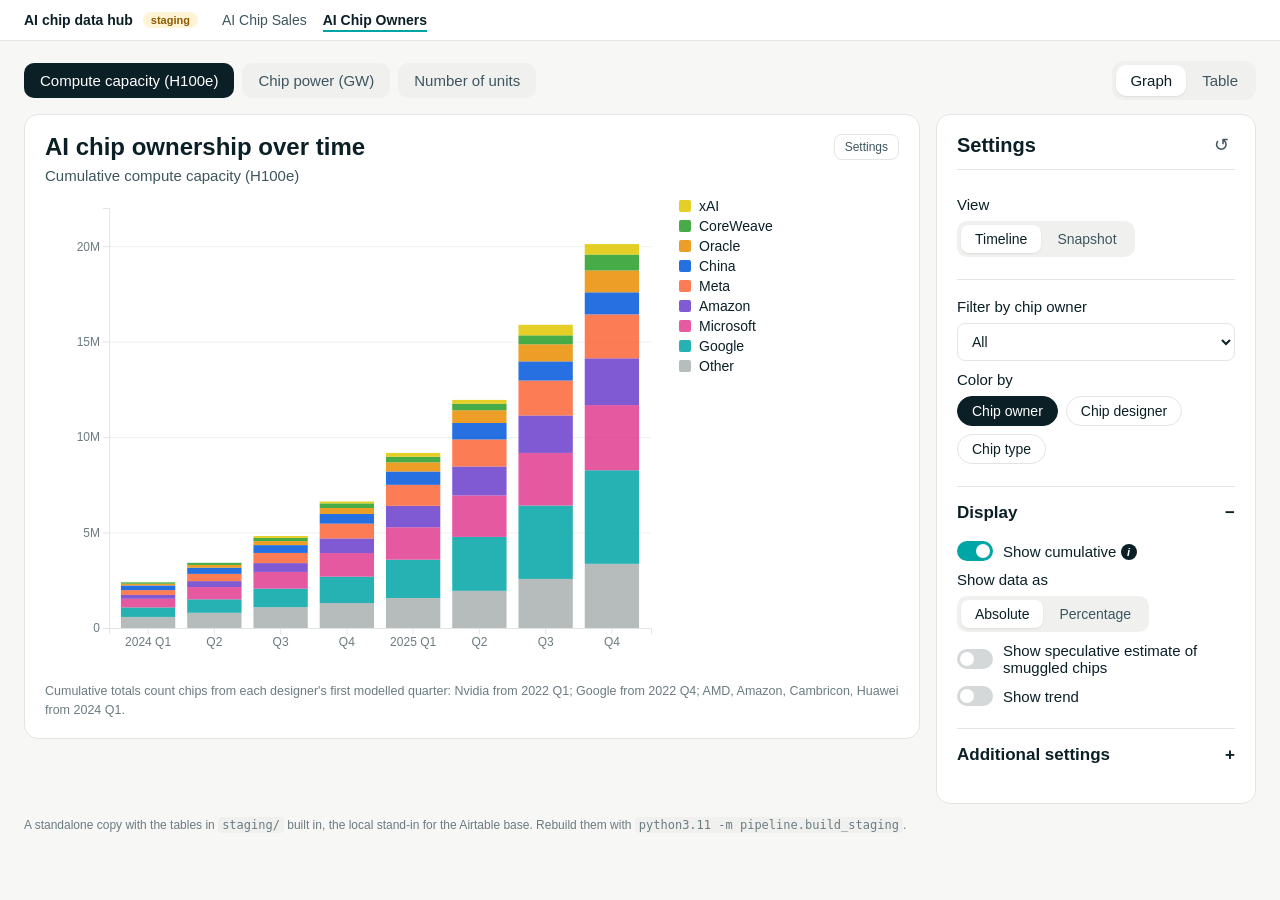
==== staging/viewer-owners.html @ 10c28e48 "Add canonical schema pipeline, staging, HTML hub and Airtable push A second back end for the AI Chip" ====
<!doctype html>
<html lang="en">
<head>
<meta charset="utf-8">
<meta name="viewport" content="width=device-width, initial-scale=1">
<title>AI Chip Owners</title>
<style>
/* Styling for the staging copy of the AI chip explorers. Light theme only, to match the site. */
:root {
  --ink: #0b1f26;
  --ink-soft: #3e555e;
  --muted: #6b7b80;
  --line: #e3e4e4;
  --card: #ffffff;
  --ground: #f7f7f5;
  --pill: #f0f1ef;
  --accent: #00a5a6;
  font-family: "Inter", -apple-system, BlinkMacSystemFont, "Segoe UI", Roboto, sans-serif;
  color: var(--ink);
  background: var(--ground);
}
* { box-sizing: border-box; }
body { margin: 0; background: var(--ground); color: var(--ink); font-size: 14px; }
code { font-family: ui-monospace, SFMono-Regular, Menlo, monospace; font-size: 12px; background: var(--pill); padding: 1px 4px; border-radius: 4px; }
[hidden] { display: none !important; }

header.site { display: flex; align-items: center; gap: 24px; padding: 12px 24px; border-bottom: 1px solid var(--line); background: var(--card); }
header.site .brand { font-weight: 600; color: var(--ink); text-decoration: none; }
header.site nav a { margin-right: 16px; color: var(--ink-soft); text-decoration: none; }
header.site nav a.current { color: var(--ink); font-weight: 600; border-bottom: 2px solid var(--accent); padding-bottom: 2px; }
.badge { font-size: 11px; font-weight: 600; background: #fff3d6; color: #8a5a00; border-radius: 999px; padding: 2px 8px; margin-left: 6px; vertical-align: 1px; }

.explorer { max-width: 1440px; margin: 0 auto; padding: 20px 24px 32px; }
.topbar { display: flex; justify-content: space-between; align-items: center; gap: 12px; flex-wrap: wrap; margin-bottom: 14px; }
.tabs, .view-switch { display: flex; gap: 8px; flex-wrap: wrap; }
.tabs button, .view-switch button {
  font: inherit; font-size: 15px; border: 0; border-radius: 10px; padding: 9px 16px; cursor: pointer;
  background: var(--pill); color: var(--ink-soft);
}
.tabs button.active { background: var(--ink); color: #fff; }
.view-switch { background: var(--pill); padding: 4px; border-radius: 12px; gap: 2px; }
.view-switch button { background: transparent; padding: 7px 14px; }
.view-switch button.active { background: var(--card); color: var(--ink); box-shadow: 0 1px 2px rgba(0,0,0,.08); }

.panel { display: grid; grid-template-columns: minmax(0, 1fr) 320px; gap: 16px; align-items: start; }
.explorer.sidebar-hidden .panel { grid-template-columns: minmax(0, 1fr); }
.explorer.sidebar-hidden .sidebar { display: none; }
.content { background: var(--card); border: 1px solid var(--line); border-radius: 14px; padding: 18px 20px; min-width: 0; }

.chart-head { display: flex; justify-content: space-between; align-items: center; }
.chart-title { font-size: 24px; margin: 0; font-weight: 600; }
.sidebar-toggle { font: inherit; font-size: 12px; border: 1px solid var(--line); background: var(--card); border-radius: 8px; padding: 5px 10px; cursor: pointer; color: var(--ink-soft); }
.chart-subtitle { color: var(--ink-soft); font-size: 15px; margin: 6px 0 8px; font-weight: 500; cursor: help; }
.chart-row { display: flex; gap: 12px; align-items: flex-start; }
.chart-wrap { position: relative; flex: 1; min-width: 0; }
.chart { height: 480px; }
.legend { width: 220px; flex: none; max-height: 480px; overflow-y: auto; padding-top: 4px; }
.legend-group { margin-bottom: 12px; }
.legend-header { font-weight: 600; margin-bottom: 4px; }
.legend-item { display: flex; align-items: center; gap: 8px; padding: 2px 0; color: var(--ink); }
.legend-incomplete { border-top: 1px solid var(--line); padding-top: 8px; margin-top: 4px; }
.swatch { width: 12px; height: 12px; border-radius: 2px; flex: none; display: inline-block; opacity: .85; }
.swatch.hatch { background: repeating-linear-gradient(45deg, #d6d9d9 0 2px, #f4f5f5 2px 5px); border: 1px solid #aab1b1; opacity: 1; }
.footnote { color: var(--muted); font-size: 12.5px; margin: 10px 0 0; line-height: 1.5; }
.empty { color: var(--muted); padding: 40px; text-align: center; }

.chart-svg { display: block; }
.chart-svg .axis text { fill: var(--muted); font-size: 12px; }
.chart-svg .axis path, .chart-svg .axis line { stroke: var(--line); }
.chart-svg .grid line { stroke: #eef0ef; }
.chart-svg .grid path { display: none; }
.chart-svg .trend { fill: none; stroke: #3e555e; stroke-width: 2; }
.chart-svg .trend.projected { stroke-dasharray: 5 4; }
.chart-svg .projection-bg { fill: #f3f4f2; }
.chart-svg .hover-col { fill: rgba(11, 31, 38, 0.05); pointer-events: none; }

.tooltip { position: absolute; z-index: 5; background: var(--card); border: 1px solid var(--line); border-radius: 10px; padding: 10px 12px;
  box-shadow: 0 6px 24px rgba(0,0,0,.12); pointer-events: none; font-size: 12.5px; min-width: 200px; max-width: 360px; }
.tooltip .tip-head { font-weight: 600; margin-bottom: 6px; }
.tooltip table { border-collapse: collapse; width: 100%; }
.tooltip td { padding: 2px 0; vertical-align: top; }
.tooltip td:first-child { padding-right: 12px; }
.tooltip td:last-child { text-align: right; white-space: nowrap; font-variant-numeric: tabular-nums; }
.tooltip td .swatch { margin-right: 6px; vertical-align: -1px; }
.tooltip tr.total td { border-top: 1px solid var(--line); padding-top: 4px; font-weight: 600; }
.tooltip .ci { color: var(--muted); }
.tooltip .tip-note { color: var(--muted); margin-top: 6px; font-size: 11.5px; }

.sidebar { background: var(--card); border: 1px solid var(--line); border-radius: 14px; padding: 18px 20px; position: sticky; top: 16px; }
.sidebar-head { display: flex; justify-content: space-between; align-items: center; border-bottom: 1px solid var(--line); padding-bottom: 12px; margin-bottom: 8px; }
.sidebar-head h2 { font-size: 20px; margin: 0; font-weight: 600; }
.sidebar-head .reset { border: 0; background: none; font-size: 18px; cursor: pointer; color: var(--ink-soft); }
.sidebar-group { border-bottom: 1px solid var(--line); padding: 8px 0 12px; }
.sidebar-group:last-child { border-bottom: 0; }
.sidebar-group.closed .control { display: none; }
.group-title { display: flex; justify-content: space-between; width: 100%; border: 0; background: none; font: inherit; font-size: 17px; font-weight: 600; padding: 8px 0; cursor: pointer; color: var(--ink); }
.control { margin: 10px 0; }
.control.disabled { opacity: .45; }
.control-title { font-weight: 500; margin-bottom: 8px; font-size: 15px; }
.chips, .pills { display: flex; flex-wrap: wrap; gap: 8px; }
.chips button { font: inherit; font-size: 14px; border: 1px solid var(--line); background: var(--card); border-radius: 999px; padding: 6px 14px; cursor: pointer; color: var(--ink); }
.chips button.active { background: var(--ink); color: #fff; border-color: var(--ink); }
.pills { background: var(--pill); border-radius: 10px; padding: 4px; display: inline-flex; gap: 2px; }
.pills button { font: inherit; font-size: 14px; border: 0; background: transparent; border-radius: 8px; padding: 6px 14px; cursor: pointer; color: var(--ink-soft); }
.pills button.active { background: var(--card); color: var(--ink); box-shadow: 0 1px 2px rgba(0,0,0,.08); }
button:disabled { cursor: not-allowed; opacity: .5; }
select { font: inherit; width: 100%; padding: 9px 10px; border: 1px solid var(--line); border-radius: 8px; background: var(--card); color: var(--ink); }
input[type=range] { width: 100%; accent-color: var(--accent); }
.toggle { display: flex; align-items: center; gap: 10px; cursor: pointer; font-size: 15px; }
.toggle input { display: none; }
.toggle .slider { width: 36px; height: 20px; border-radius: 999px; background: #d4d8d8; position: relative; flex: none; transition: background .15s; }
.toggle .slider::after { content: ""; position: absolute; top: 3px; left: 3px; width: 14px; height: 14px; border-radius: 50%; background: #fff; transition: left .15s; }
.toggle input:checked + .slider { background: var(--accent); }
.toggle input:checked + .slider::after { left: 19px; }
.info { display: inline-flex; width: 16px; height: 16px; border-radius: 50%; background: var(--ink); color: #fff; font-size: 11px; align-items: center; justify-content: center; font-style: italic; font-weight: 700; cursor: help; vertical-align: 1px; }

.table-tools { display: flex; gap: 12px; align-items: center; margin-bottom: 10px; }
.table-tools input { font: inherit; padding: 8px 10px; border: 1px solid var(--line); border-radius: 8px; width: 280px; }
.table-tools .count { color: var(--muted); }
.table-tools .download { margin-left: auto; color: var(--accent); }
.table-note { color: var(--muted); margin: 0 0 10px; }
.table-scroll { overflow: auto; max-height: 70vh; border: 1px solid var(--line); border-radius: 10px; }
.data-table { border-collapse: collapse; font-size: 12.5px; white-space: nowrap; }
.data-table th { position: sticky; top: 0; background: #fafaf9; text-align: left; padding: 8px 10px; border-bottom: 1px solid var(--line); cursor: pointer; font-weight: 600; }
.data-table td { padding: 6px 10px; border-bottom: 1px solid #f0f1ef; }
.data-table td.num { text-align: right; font-variant-numeric: tabular-nums; }
.source { color: var(--muted); font-size: 12px; margin-top: 14px; }

/* Landing page */
.landing { max-width: 960px; margin: 0 auto; padding: 32px 24px; }
.landing h1 { font-size: 28px; margin: 0 0 8px; }
.landing .lede { color: var(--ink-soft); max-width: 70ch; line-height: 1.55; }
.cards { display: grid; grid-template-columns: repeat(auto-fit, minmax(280px, 1fr)); gap: 16px; margin: 24px 0; }
.card { background: var(--card); border: 1px solid var(--line); border-radius: 14px; padding: 20px; text-decoration: none; color: var(--ink); display: block; }
.card:hover { border-color: var(--accent); }
.card h2 { margin: 0 0 6px; font-size: 19px; }
.card p { margin: 0; color: var(--ink-soft); line-height: 1.5; }
.manifest { width: 100%; border-collapse: collapse; background: var(--card); border: 1px solid var(--line); border-radius: 12px; overflow: hidden; }
.manifest th, .manifest td { text-align: left; padding: 8px 12px; border-bottom: 1px solid #f0f1ef; font-size: 13px; }
.manifest td.num { text-align: right; font-variant-numeric: tabular-nums; }

@media (max-width: 900px) {
  .panel { grid-template-columns: 1fr; }
  .sidebar { position: static; }
  .chart-row { flex-direction: column; }
  .legend { width: 100%; max-height: none; display: flex; flex-wrap: wrap; gap: 4px 16px; }
  .chart { height: 380px; }
}

/* Table view: inspect panel */
.checks { list-style: none; padding: 0; margin: 0; }
.checks li { margin: 4px 0; padding-left: 18px; position: relative; font-size: 13px; }
.checks li::before { position: absolute; left: 0; }
/* check-* rather than ok/warn/info: .info is the tooltip icon class above. */
.checks .check-ok::before { content: "✓"; color: #1f7a3a; }
.checks .check-warn { color: #c43d2b; } .checks .check-warn::before { content: "!"; font-weight: 700; }
.checks .check-info { color: var(--ink-soft); } .checks .check-info::before { content: "·"; font-weight: 700; }
.hint { color: var(--muted); font-size: 12px; font-weight: 400; margin-left: 6px; }
.col-presets { margin-bottom: 8px; }
.col-presets button { font-size: 12.5px; padding: 4px 10px; }
.col-list { max-height: 52vh; overflow-y: auto; margin: 0 -4px; }
.col-row { display: flex; gap: 8px; align-items: flex-start; padding: 5px 4px; border-bottom: 1px solid #f0f1ef; cursor: pointer; font-size: 13px; }
.col-row:hover { background: #f6f8f8; }
.col-row input { margin-top: 3px; accent-color: var(--accent); }
.col-row b { font-weight: 500; display: block; }
.col-meta { display: block; color: var(--muted); font-size: 11.5px; }
.col-meta.blank { color: #c43d2b; }
.data-table tr.inc td { color: #8a6d1a; }
.data-table td.empty { background: #fff4f2; }

</style>
<script>
// https://d3js.org v7.9.0 Copyright 2010-2023 Mike Bostock
!function(t,n){"object"==typeof exports&&"undefined"!=typeof module?n(exports):"function"==typeof define&&define.amd?define(["exports"],n):n((t="undefined"!=typeof globalThis?globalThis:t||self).d3=t.d3||{})}(this,(function(t){"use strict";function n(t,n){return null==t||null==n?NaN:t<n?-1:t>n?1:t>=n?0:NaN}function e(t,n){return null==t||null==n?NaN:n<t?-1:n>t?1:n>=t?0:NaN}function r(t){let r,o,a;function u(t,n,e=0,i=t.length){if(e<i){if(0!==r(n,n))return i;do{const r=e+i>>>1;o(t[r],n)<0?e=r+1:i=r}while(e<i)}return e}return 2!==t.length?(r=n,o=(e,r)=>n(t(e),r),a=(n,e)=>t(n)-e):(r=t===n||t===e?t:i,o=t,a=t),{left:u,center:function(t,n,e=0,r=t.length){const i=u(t,n,e,r-1);return i>e&&a(t[i-1],n)>-a(t[i],n)?i-1:i},right:function(t,n,e=0,i=t.length){if(e<i){if(0!==r(n,n))return i;do{const r=e+i>>>1;o(t[r],n)<=0?e=r+1:i=r}while(e<i)}return e}}}function i(){return 0}function o(t){return null===t?NaN:+t}const a=r(n),u=a.right,c=a.left,f=r(o).center;var s=u;const l=d(y),h=d((function(t){const n=y(t);return(t,e,r,i,o)=>{n(t,e,(r<<=2)+0,(i<<=2)+0,o<<=2),n(t,e,r+1,i+1,o),n(t,e,r+2,i+2,o),n(t,e,r+3,i+3,o)}}));function d(t){return function(n,e,r=e){if(!((e=+e)>=0))throw new RangeError("invalid rx");if(!((r=+r)>=0))throw new RangeError("invalid ry");let{data:i,width:o,height:a}=n;if(!((o=Math.floor(o))>=0))throw new RangeError("invalid width");if(!((a=Math.floor(void 0!==a?a:i.length/o))>=0))throw new RangeError("invalid height");if(!o||!a||!e&&!r)return n;const u=e&&t(e),c=r&&t(r),f=i.slice();return u&&c?(p(u,f,i,o,a),p(u,i,f,o,a),p(u,f,i,o,a),g(c,i,f,o,a),g(c,f,i,o,a),g(c,i,f,o,a)):u?(p(u,i,f,o,a),p(u,f,i,o,a),p(u,i,f,o,a)):c&&(g(c,i,f,o,a),g(c,f,i,o,a),g(c,i,f,o,a)),n}}function p(t,n,e,r,i){for(let o=0,a=r*i;o<a;)t(n,e,o,o+=r,1)}function g(t,n,e,r,i){for(let o=0,a=r*i;o<r;++o)t(n,e,o,o+a,r)}function y(t){const n=Math.floor(t);if(n===t)return function(t){const n=2*t+1;return(e,r,i,o,a)=>{if(!((o-=a)>=i))return;let u=t*r[i];const c=a*t;for(let t=i,n=i+c;t<n;t+=a)u+=r[Math.min(o,t)];for(let t=i,f=o;t<=f;t+=a)u+=r[Math.min(o,t+c)],e[t]=u/n,u-=r[Math.max(i,t-c)]}}(t);const e=t-n,r=2*t+1;return(t,i,o,a,u)=>{if(!((a-=u)>=o))return;let c=n*i[o];const f=u*n,s=f+u;for(let t=o,n=o+f;t<n;t+=u)c+=i[Math.min(a,t)];for(let n=o,l=a;n<=l;n+=u)c+=i[Math.min(a,n+f)],t[n]=(c+e*(i[Math.max(o,n-s)]+i[Math.min(a,n+s)]))/r,c-=i[Math.max(o,n-f)]}}function v(t,n){let e=0;if(void 0===n)for(let n of t)null!=n&&(n=+n)>=n&&++e;else{let r=-1;for(let i of t)null!=(i=n(i,++r,t))&&(i=+i)>=i&&++e}return e}function _(t){return 0|t.length}function b(t){return!(t>0)}function m(t){return"object"!=typeof t||"length"in t?t:Array.from(t)}function x(t,n){let e,r=0,i=0,o=0;if(void 0===n)for(let n of t)null!=n&&(n=+n)>=n&&(e=n-i,i+=e/++r,o+=e*(n-i));else{let a=-1;for(let u of t)null!=(u=n(u,++a,t))&&(u=+u)>=u&&(e=u-i,i+=e/++r,o+=e*(u-i))}if(r>1)return o/(r-1)}function w(t,n){const e=x(t,n);return e?Math.sqrt(e):e}function M(t,n){let e,r;if(void 0===n)for(const n of t)null!=n&&(void 0===e?n>=n&&(e=r=n):(e>n&&(e=n),r<n&&(r=n)));else{let i=-1;for(let o of t)null!=(o=n(o,++i,t))&&(void 0===e?o>=o&&(e=r=o):(e>o&&(e=o),r<o&&(r=o)))}return[e,r]}class T{constructor(){this._partials=new Float64Array(32),this._n=0}add(t){const n=this._partials;let e=0;for(let r=0;r<this._n&&r<32;r++){const i=n[r],o=t+i,a=Math.abs(t)<Math.abs(i)?t-(o-i):i-(o-t);a&&(n[e++]=a),t=o}return n[e]=t,this._n=e+1,this}valueOf(){const t=this._partials;let n,e,r,i=this._n,o=0;if(i>0){for(o=t[--i];i>0&&(n=o,e=t[--i],o=n+e,r=e-(o-n),!r););i>0&&(r<0&&t[i-1]<0||r>0&&t[i-1]>0)&&(e=2*r,n=o+e,e==n-o&&(o=n))}return o}}class InternMap extends Map{constructor(t,n=N){if(super(),Object.defineProperties(this,{_intern:{value:new Map},_key:{value:n}}),null!=t)for(const[n,e]of t)this.set(n,e)}get(t){return super.get(A(this,t))}has(t){return super.has(A(this,t))}set(t,n){return super.set(S(this,t),n)}delete(t){return super.delete(E(this,t))}}class InternSet extends Set{constructor(t,n=N){if(super(),Object.defineProperties(this,{_intern:{value:new Map},_key:{value:n}}),null!=t)for(const n of t)this.add(n)}has(t){return super.has(A(this,t))}add(t){return super.add(S(this,t))}delete(t){return super.delete(E(this,t))}}function A({_intern:t,_key:n},e){const r=n(e);return t.has(r)?t.get(r):e}function S({_intern:t,_key:n},e){const r=n(e);return t.has(r)?t.get(r):(t.set(r,e),e)}function E({_intern:t,_key:n},e){const r=n(e);return t.has(r)&&(e=t.get(r),t.delete(r)),e}function N(t){return null!==t&&"object"==typeof t?t.valueOf():t}function k(t){return t}function C(t,...n){return F(t,k,k,n)}function P(t,...n){return F(t,Array.from,k,n)}function z(t,n){for(let e=1,r=n.length;e<r;++e)t=t.flatMap((t=>t.pop().map((([n,e])=>[...t,n,e]))));return t}function $(t,n,...e){return F(t,k,n,e)}function D(t,n,...e){return F(t,Array.from,n,e)}function R(t){if(1!==t.length)throw new Error("duplicate key");return t[0]}function F(t,n,e,r){return function t(i,o){if(o>=r.length)return e(i);const a=new InternMap,u=r[o++];let c=-1;for(const t of i){const n=u(t,++c,i),e=a.get(n);e?e.push(t):a.set(n,[t])}for(const[n,e]of a)a.set(n,t(e,o));return n(a)}(t,0)}function q(t,n){return Array.from(n,(n=>t[n]))}function U(t,...n){if("function"!=typeof t[Symbol.iterator])throw new TypeError("values is not iterable");t=Array.from(t);let[e]=n;if(e&&2!==e.length||n.length>1){const r=Uint32Array.from(t,((t,n)=>n));return n.length>1?(n=n.map((n=>t.map(n))),r.sort(((t,e)=>{for(const r of n){const n=O(r[t],r[e]);if(n)return n}}))):(e=t.map(e),r.sort(((t,n)=>O(e[t],e[n])))),q(t,r)}return t.sort(I(e))}function I(t=n){if(t===n)return O;if("function"!=typeof t)throw new TypeError("compare is not a function");return(n,e)=>{const r=t(n,e);return r||0===r?r:(0===t(e,e))-(0===t(n,n))}}function O(t,n){return(null==t||!(t>=t))-(null==n||!(n>=n))||(t<n?-1:t>n?1:0)}var B=Array.prototype.slice;function Y(t){return()=>t}const L=Math.sqrt(50),j=Math.sqrt(10),H=Math.sqrt(2);function X(t,n,e){const r=(n-t)/Math.max(0,e),i=Math.floor(Math.log10(r)),o=r/Math.pow(10,i),a=o>=L?10:o>=j?5:o>=H?2:1;let u,c,f;return i<0?(f=Math.pow(10,-i)/a,u=Math.round(t*f),c=Math.round(n*f),u/f<t&&++u,c/f>n&&--c,f=-f):(f=Math.pow(10,i)*a,u=Math.round(t/f),c=Math.round(n/f),u*f<t&&++u,c*f>n&&--c),c<u&&.5<=e&&e<2?X(t,n,2*e):[u,c,f]}function G(t,n,e){if(!((e=+e)>0))return[];if((t=+t)===(n=+n))return[t];const r=n<t,[i,o,a]=r?X(n,t,e):X(t,n,e);if(!(o>=i))return[];const u=o-i+1,c=new Array(u);if(r)if(a<0)for(let t=0;t<u;++t)c[t]=(o-t)/-a;else for(let t=0;t<u;++t)c[t]=(o-t)*a;else if(a<0)for(let t=0;t<u;++t)c[t]=(i+t)/-a;else for(let t=0;t<u;++t)c[t]=(i+t)*a;return c}function V(t,n,e){return X(t=+t,n=+n,e=+e)[2]}function W(t,n,e){e=+e;const r=(n=+n)<(t=+t),i=r?V(n,t,e):V(t,n,e);return(r?-1:1)*(i<0?1/-i:i)}function Z(t,n,e){let r;for(;;){const i=V(t,n,e);if(i===r||0===i||!isFinite(i))return[t,n];i>0?(t=Math.floor(t/i)*i,n=Math.ceil(n/i)*i):i<0&&(t=Math.ceil(t*i)/i,n=Math.floor(n*i)/i),r=i}}function K(t){return Math.max(1,Math.ceil(Math.log(v(t))/Math.LN2)+1)}function Q(){var t=k,n=M,e=K;function r(r){Array.isArray(r)||(r=Array.from(r));var i,o,a,u=r.length,c=new Array(u);for(i=0;i<u;++i)c[i]=t(r[i],i,r);var f=n(c),l=f[0],h=f[1],d=e(c,l,h);if(!Array.isArray(d)){const t=h,e=+d;if(n===M&&([l,h]=Z(l,h,e)),(d=G(l,h,e))[0]<=l&&(a=V(l,h,e)),d[d.length-1]>=h)if(t>=h&&n===M){const t=V(l,h,e);isFinite(t)&&(t>0?h=(Math.floor(h/t)+1)*t:t<0&&(h=(Math.ceil(h*-t)+1)/-t))}else d.pop()}for(var p=d.length,g=0,y=p;d[g]<=l;)++g;for(;d[y-1]>h;)--y;(g||y<p)&&(d=d.slice(g,y),p=y-g);var v,_=new Array(p+1);for(i=0;i<=p;++i)(v=_[i]=[]).x0=i>0?d[i-1]:l,v.x1=i<p?d[i]:h;if(isFinite(a)){if(a>0)for(i=0;i<u;++i)null!=(o=c[i])&&l<=o&&o<=h&&_[Math.min(p,Math.floor((o-l)/a))].push(r[i]);else if(a<0)for(i=0;i<u;++i)if(null!=(o=c[i])&&l<=o&&o<=h){const t=Math.floor((l-o)*a);_[Math.min(p,t+(d[t]<=o))].push(r[i])}}else for(i=0;i<u;++i)null!=(o=c[i])&&l<=o&&o<=h&&_[s(d,o,0,p)].push(r[i]);return _}return r.value=function(n){return arguments.length?(t="function"==typeof n?n:Y(n),r):t},r.domain=function(t){return arguments.length?(n="function"==typeof t?t:Y([t[0],t[1]]),r):n},r.thresholds=function(t){return arguments.length?(e="function"==typeof t?t:Y(Array.isArray(t)?B.call(t):t),r):e},r}function J(t,n){let e;if(void 0===n)for(const n of t)null!=n&&(e<n||void 0===e&&n>=n)&&(e=n);else{let r=-1;for(let i of t)null!=(i=n(i,++r,t))&&(e<i||void 0===e&&i>=i)&&(e=i)}return e}function tt(t,n){let e,r=-1,i=-1;if(void 0===n)for(const n of t)++i,null!=n&&(e<n||void 0===e&&n>=n)&&(e=n,r=i);else for(let o of t)null!=(o=n(o,++i,t))&&(e<o||void 0===e&&o>=o)&&(e=o,r=i);return r}function nt(t,n){let e;if(void 0===n)for(const n of t)null!=n&&(e>n||void 0===e&&n>=n)&&(e=n);else{let r=-1;for(let i of t)null!=(i=n(i,++r,t))&&(e>i||void 0===e&&i>=i)&&(e=i)}return e}function et(t,n){let e,r=-1,i=-1;if(void 0===n)for(const n of t)++i,null!=n&&(e>n||void 0===e&&n>=n)&&(e=n,r=i);else for(let o of t)null!=(o=n(o,++i,t))&&(e>o||void 0===e&&o>=o)&&(e=o,r=i);return r}function rt(t,n,e=0,r=1/0,i){if(n=Math.floor(n),e=Math.floor(Math.max(0,e)),r=Math.floor(Math.min(t.length-1,r)),!(e<=n&&n<=r))return t;for(i=void 0===i?O:I(i);r>e;){if(r-e>600){const o=r-e+1,a=n-e+1,u=Math.log(o),c=.5*Math.exp(2*u/3),f=.5*Math.sqrt(u*c*(o-c)/o)*(a-o/2<0?-1:1);rt(t,n,Math.max(e,Math.floor(n-a*c/o+f)),Math.min(r,Math.floor(n+(o-a)*c/o+f)),i)}const o=t[n];let a=e,u=r;for(it(t,e,n),i(t[r],o)>0&&it(t,e,r);a<u;){for(it(t,a,u),++a,--u;i(t[a],o)<0;)++a;for(;i(t[u],o)>0;)--u}0===i(t[e],o)?it(t,e,u):(++u,it(t,u,r)),u<=n&&(e=u+1),n<=u&&(r=u-1)}return t}function it(t,n,e){const r=t[n];t[n]=t[e],t[e]=r}function ot(t,e=n){let r,i=!1;if(1===e.length){let o;for(const a of t){const t=e(a);(i?n(t,o)>0:0===n(t,t))&&(r=a,o=t,i=!0)}}else for(const n of t)(i?e(n,r)>0:0===e(n,n))&&(r=n,i=!0);return r}function at(t,n,e){if(t=Float64Array.from(function*(t,n){if(void 0===n)for(let n of t)null!=n&&(n=+n)>=n&&(yield n);else{let e=-1;for(let r of t)null!=(r=n(r,++e,t))&&(r=+r)>=r&&(yield r)}}(t,e)),(r=t.length)&&!isNaN(n=+n)){if(n<=0||r<2)return nt(t);if(n>=1)return J(t);var r,i=(r-1)*n,o=Math.floor(i),a=J(rt(t,o).subarray(0,o+1));return a+(nt(t.subarray(o+1))-a)*(i-o)}}function ut(t,n,e=o){if((r=t.length)&&!isNaN(n=+n)){if(n<=0||r<2)return+e(t[0],0,t);if(n>=1)return+e(t[r-1],r-1,t);var r,i=(r-1)*n,a=Math.floor(i),u=+e(t[a],a,t);return u+(+e(t[a+1],a+1,t)-u)*(i-a)}}function ct(t,n,e=o){if(!isNaN(n=+n)){if(r=Float64Array.from(t,((n,r)=>o(e(t[r],r,t)))),n<=0)return et(r);if(n>=1)return tt(r);var r,i=Uint32Array.from(t,((t,n)=>n)),a=r.length-1,u=Math.floor(a*n);return rt(i,u,0,a,((t,n)=>O(r[t],r[n]))),(u=ot(i.subarray(0,u+1),(t=>r[t])))>=0?u:-1}}function ft(t){return Array.from(function*(t){for(const n of t)yield*n}(t))}function st(t,n){return[t,n]}function lt(t,n,e){t=+t,n=+n,e=(i=arguments.length)<2?(n=t,t=0,1):i<3?1:+e;for(var r=-1,i=0|Math.max(0,Math.ceil((n-t)/e)),o=new Array(i);++r<i;)o[r]=t+r*e;return o}function ht(t,e=n){if(1===e.length)return et(t,e);let r,i=-1,o=-1;for(const n of t)++o,(i<0?0===e(n,n):e(n,r)<0)&&(r=n,i=o);return i}var dt=pt(Math.random);function pt(t){return function(n,e=0,r=n.length){let i=r-(e=+e);for(;i;){const r=t()*i--|0,o=n[i+e];n[i+e]=n[r+e],n[r+e]=o}return n}}function gt(t){if(!(i=t.length))return[];for(var n=-1,e=nt(t,yt),r=new Array(e);++n<e;)for(var i,o=-1,a=r[n]=new Array(i);++o<i;)a[o]=t[o][n];return r}function yt(t){return t.length}function vt(t){return t instanceof InternSet?t:new InternSet(t)}function _t(t,n){const e=t[Symbol.iterator](),r=new Set;for(const t of n){const n=bt(t);if(r.has(n))continue;let i,o;for(;({value:i,done:o}=e.next());){if(o)return!1;const t=bt(i);if(r.add(t),Object.is(n,t))break}}return!0}function bt(t){return null!==t&&"object"==typeof t?t.valueOf():t}function mt(t){return t}var xt=1,wt=2,Mt=3,Tt=4,At=1e-6;function St(t){return"translate("+t+",0)"}function Et(t){return"translate(0,"+t+")"}function Nt(t){return n=>+t(n)}function kt(t,n){return n=Math.max(0,t.bandwidth()-2*n)/2,t.round()&&(n=Math.round(n)),e=>+t(e)+n}function Ct(){return!this.__axis}function Pt(t,n){var e=[],r=null,i=null,o=6,a=6,u=3,c="undefined"!=typeof window&&window.devicePixelRatio>1?0:.5,f=t===xt||t===Tt?-1:1,s=t===Tt||t===wt?"x":"y",l=t===xt||t===Mt?St:Et;function h(h){var d=null==r?n.ticks?n.ticks.apply(n,e):n.domain():r,p=null==i?n.tickFormat?n.tickFormat.apply(n,e):mt:i,g=Math.max(o,0)+u,y=n.range(),v=+y[0]+c,_=+y[y.length-1]+c,b=(n.bandwidth?kt:Nt)(n.copy(),c),m=h.selection?h.selection():h,x=m.selectAll(".domain").data([null]),w=m.selectAll(".tick").data(d,n).order(),M=w.exit(),T=w.enter().append("g").attr("class","tick"),A=w.select("line"),S=w.select("text");x=x.merge(x.enter().insert("path",".tick").attr("class","domain").attr("stroke","currentColor")),w=w.merge(T),A=A.merge(T.append("line").attr("stroke","currentColor").attr(s+"2",f*o)),S=S.merge(T.append("text").attr("fill","currentColor").attr(s,f*g).attr("dy",t===xt?"0em":t===Mt?"0.71em":"0.32em")),h!==m&&(x=x.transition(h),w=w.transition(h),A=A.transition(h),S=S.transition(h),M=M.transition(h).attr("opacity",At).attr("transform",(function(t){return isFinite(t=b(t))?l(t+c):this.getAttribute("transform")})),T.attr("opacity",At).attr("transform",(function(t){var n=this.parentNode.__axis;return l((n&&isFinite(n=n(t))?n:b(t))+c)}))),M.remove(),x.attr("d",t===Tt||t===wt?a?"M"+f*a+","+v+"H"+c+"V"+_+"H"+f*a:"M"+c+","+v+"V"+_:a?"M"+v+","+f*a+"V"+c+"H"+_+"V"+f*a:"M"+v+","+c+"H"+_),w.attr("opacity",1).attr("transform",(function(t){return l(b(t)+c)})),A.attr(s+"2",f*o),S.attr(s,f*g).text(p),m.filter(Ct).attr("fill","none").attr("font-size",10).attr("font-family","sans-serif").attr("text-anchor",t===wt?"start":t===Tt?"end":"middle"),m.each((function(){this.__axis=b}))}return h.scale=function(t){return arguments.length?(n=t,h):n},h.ticks=function(){return e=Array.from(arguments),h},h.tickArguments=function(t){return arguments.length?(e=null==t?[]:Array.from(t),h):e.slice()},h.tickValues=function(t){return arguments.length?(r=null==t?null:Array.from(t),h):r&&r.slice()},h.tickFormat=function(t){return arguments.length?(i=t,h):i},h.tickSize=function(t){return arguments.length?(o=a=+t,h):o},h.tickSizeInner=function(t){return arguments.length?(o=+t,h):o},h.tickSizeOuter=function(t){return arguments.length?(a=+t,h):a},h.tickPadding=function(t){return arguments.length?(u=+t,h):u},h.offset=function(t){return arguments.length?(c=+t,h):c},h}var zt={value:()=>{}};function $t(){for(var t,n=0,e=arguments.length,r={};n<e;++n){if(!(t=arguments[n]+"")||t in r||/[\s.]/.test(t))throw new Error("illegal type: "+t);r[t]=[]}return new Dt(r)}function Dt(t){this._=t}function Rt(t,n){for(var e,r=0,i=t.length;r<i;++r)if((e=t[r]).name===n)return e.value}function Ft(t,n,e){for(var r=0,i=t.length;r<i;++r)if(t[r].name===n){t[r]=zt,t=t.slice(0,r).concat(t.slice(r+1));break}return null!=e&&t.push({name:n,value:e}),t}Dt.prototype=$t.prototype={constructor:Dt,on:function(t,n){var e,r,i=this._,o=(r=i,(t+"").trim().split(/^|\s+/).map((function(t){var n="",e=t.indexOf(".");if(e>=0&&(n=t.slice(e+1),t=t.slice(0,e)),t&&!r.hasOwnProperty(t))throw new Error("unknown type: "+t);return{type:t,name:n}}))),a=-1,u=o.length;if(!(arguments.length<2)){if(null!=n&&"function"!=typeof n)throw new Error("invalid callback: "+n);for(;++a<u;)if(e=(t=o[a]).type)i[e]=Ft(i[e],t.name,n);else if(null==n)for(e in i)i[e]=Ft(i[e],t.name,null);return this}for(;++a<u;)if((e=(t=o[a]).type)&&(e=Rt(i[e],t.name)))return e},copy:function(){var t={},n=this._;for(var e in n)t[e]=n[e].slice();return new Dt(t)},call:function(t,n){if((e=arguments.length-2)>0)for(var e,r,i=new Array(e),o=0;o<e;++o)i[o]=arguments[o+2];if(!this._.hasOwnProperty(t))throw new Error("unknown type: "+t);for(o=0,e=(r=this._[t]).length;o<e;++o)r[o].value.apply(n,i)},apply:function(t,n,e){if(!this._.hasOwnProperty(t))throw new Error("unknown type: "+t);for(var r=this._[t],i=0,o=r.length;i<o;++i)r[i].value.apply(n,e)}};var qt="http://www.w3.org/1999/xhtml",Ut={svg:"http://www.w3.org/2000/svg",xhtml:qt,xlink:"http://www.w3.org/1999/xlink",xml:"http://www.w3.org/XML/1998/namespace",xmlns:"http://www.w3.org/2000/xmlns/"};function It(t){var n=t+="",e=n.indexOf(":");return e>=0&&"xmlns"!==(n=t.slice(0,e))&&(t=t.slice(e+1)),Ut.hasOwnProperty(n)?{space:Ut[n],local:t}:t}function Ot(t){return function(){var n=this.ownerDocument,e=this.namespaceURI;return e===qt&&n.documentElement.namespaceURI===qt?n.createElement(t):n.createElementNS(e,t)}}function Bt(t){return function(){return this.ownerDocument.createElementNS(t.space,t.local)}}function Yt(t){var n=It(t);return(n.local?Bt:Ot)(n)}function Lt(){}function jt(t){return null==t?Lt:function(){return this.querySelector(t)}}function Ht(t){return null==t?[]:Array.isArray(t)?t:Array.from(t)}function Xt(){return[]}function Gt(t){return null==t?Xt:function(){return this.querySelectorAll(t)}}function Vt(t){return function(){return this.matches(t)}}function Wt(t){return function(n){return n.matches(t)}}var Zt=Array.prototype.find;function Kt(){return this.firstElementChild}var Qt=Array.prototype.filter;function Jt(){return Array.from(this.children)}function tn(t){return new Array(t.length)}function nn(t,n){this.ownerDocument=t.ownerDocument,this.namespaceURI=t.namespaceURI,this._next=null,this._parent=t,this.__data__=n}function en(t,n,e,r,i,o){for(var a,u=0,c=n.length,f=o.length;u<f;++u)(a=n[u])?(a.__data__=o[u],r[u]=a):e[u]=new nn(t,o[u]);for(;u<c;++u)(a=n[u])&&(i[u]=a)}function rn(t,n,e,r,i,o,a){var u,c,f,s=new Map,l=n.length,h=o.length,d=new Array(l);for(u=0;u<l;++u)(c=n[u])&&(d[u]=f=a.call(c,c.__data__,u,n)+"",s.has(f)?i[u]=c:s.set(f,c));for(u=0;u<h;++u)f=a.call(t,o[u],u,o)+"",(c=s.get(f))?(r[u]=c,c.__data__=o[u],s.delete(f)):e[u]=new nn(t,o[u]);for(u=0;u<l;++u)(c=n[u])&&s.get(d[u])===c&&(i[u]=c)}function on(t){return t.__data__}function an(t){return"object"==typeof t&&"length"in t?t:Array.from(t)}function un(t,n){return t<n?-1:t>n?1:t>=n?0:NaN}function cn(t){return function(){this.removeAttribute(t)}}function fn(t){return function(){this.removeAttributeNS(t.space,t.local)}}function sn(t,n){return function(){this.setAttribute(t,n)}}function ln(t,n){return function(){this.setAttributeNS(t.space,t.local,n)}}function hn(t,n){return function(){var e=n.apply(this,arguments);null==e?this.removeAttribute(t):this.setAttribute(t,e)}}function dn(t,n){return function(){var e=n.apply(this,arguments);null==e?this.removeAttributeNS(t.space,t.local):this.setAttributeNS(t.space,t.local,e)}}function pn(t){return t.ownerDocument&&t.ownerDocument.defaultView||t.document&&t||t.defaultView}function gn(t){return function(){this.style.removeProperty(t)}}function yn(t,n,e){return function(){this.style.setProperty(t,n,e)}}function vn(t,n,e){return function(){var r=n.apply(this,arguments);null==r?this.style.removeProperty(t):this.style.setProperty(t,r,e)}}function _n(t,n){return t.style.getPropertyValue(n)||pn(t).getComputedStyle(t,null).getPropertyValue(n)}function bn(t){return function(){delete this[t]}}function mn(t,n){return function(){this[t]=n}}function xn(t,n){return function(){var e=n.apply(this,arguments);null==e?delete this[t]:this[t]=e}}function wn(t){return t.trim().split(/^|\s+/)}function Mn(t){return t.classList||new Tn(t)}function Tn(t){this._node=t,this._names=wn(t.getAttribute("class")||"")}function An(t,n){for(var e=Mn(t),r=-1,i=n.length;++r<i;)e.add(n[r])}function Sn(t,n){for(var e=Mn(t),r=-1,i=n.length;++r<i;)e.remove(n[r])}function En(t){return function(){An(this,t)}}function Nn(t){return function(){Sn(this,t)}}function kn(t,n){return function(){(n.apply(this,arguments)?An:Sn)(this,t)}}function Cn(){this.textContent=""}function Pn(t){return function(){this.textContent=t}}function zn(t){return function(){var n=t.apply(this,arguments);this.textContent=null==n?"":n}}function $n(){this.innerHTML=""}function Dn(t){return function(){this.innerHTML=t}}function Rn(t){return function(){var n=t.apply(this,arguments);this.innerHTML=null==n?"":n}}function Fn(){this.nextSibling&&this.parentNode.appendChild(this)}function qn(){this.previousSibling&&this.parentNode.insertBefore(this,this.parentNode.firstChild)}function Un(){return null}function In(){var t=this.parentNode;t&&t.removeChild(this)}function On(){var t=this.cloneNode(!1),n=this.parentNode;return n?n.insertBefore(t,this.nextSibling):t}function Bn(){var t=this.cloneNode(!0),n=this.parentNode;return n?n.insertBefore(t,this.nextSibling):t}function Yn(t){return function(){var n=this.__on;if(n){for(var e,r=0,i=-1,o=n.length;r<o;++r)e=n[r],t.type&&e.type!==t.type||e.name!==t.name?n[++i]=e:this.removeEventListener(e.type,e.listener,e.options);++i?n.length=i:delete this.__on}}}function Ln(t,n,e){return function(){var r,i=this.__on,o=function(t){return function(n){t.call(this,n,this.__data__)}}(n);if(i)for(var a=0,u=i.length;a<u;++a)if((r=i[a]).type===t.type&&r.name===t.name)return this.removeEventListener(r.type,r.listener,r.options),this.addEventListener(r.type,r.listener=o,r.options=e),void(r.value=n);this.addEventListener(t.type,o,e),r={type:t.type,name:t.name,value:n,listener:o,options:e},i?i.push(r):this.__on=[r]}}function jn(t,n,e){var r=pn(t),i=r.CustomEvent;"function"==typeof i?i=new i(n,e):(i=r.document.createEvent("Event"),e?(i.initEvent(n,e.bubbles,e.cancelable),i.detail=e.detail):i.initEvent(n,!1,!1)),t.dispatchEvent(i)}function Hn(t,n){return function(){return jn(this,t,n)}}function Xn(t,n){return function(){return jn(this,t,n.apply(this,arguments))}}nn.prototype={constructor:nn,appendChild:function(t){return this._parent.insertBefore(t,this._next)},insertBefore:function(t,n){return this._parent.insertBefore(t,n)},querySelector:function(t){return this._parent.querySelector(t)},querySelectorAll:function(t){return this._parent.querySelectorAll(t)}},Tn.prototype={add:function(t){this._names.indexOf(t)<0&&(this._names.push(t),this._node.setAttribute("class",this._names.join(" ")))},remove:function(t){var n=this._names.indexOf(t);n>=0&&(this._names.splice(n,1),this._node.setAttribute("class",this._names.join(" ")))},contains:function(t){return this._names.indexOf(t)>=0}};var Gn=[null];function Vn(t,n){this._groups=t,this._parents=n}function Wn(){return new Vn([[document.documentElement]],Gn)}function Zn(t){return"string"==typeof t?new Vn([[document.querySelector(t)]],[document.documentElement]):new Vn([[t]],Gn)}Vn.prototype=Wn.prototype={constructor:Vn,select:function(t){"function"!=typeof t&&(t=jt(t));for(var n=this._groups,e=n.length,r=new Array(e),i=0;i<e;++i)for(var o,a,u=n[i],c=u.length,f=r[i]=new Array(c),s=0;s<c;++s)(o=u[s])&&(a=t.call(o,o.__data__,s,u))&&("__data__"in o&&(a.__data__=o.__data__),f[s]=a);return new Vn(r,this._parents)},selectAll:function(t){t="function"==typeof t?function(t){return function(){return Ht(t.apply(this,arguments))}}(t):Gt(t);for(var n=this._groups,e=n.length,r=[],i=[],o=0;o<e;++o)for(var a,u=n[o],c=u.length,f=0;f<c;++f)(a=u[f])&&(r.push(t.call(a,a.__data__,f,u)),i.push(a));return new Vn(r,i)},selectChild:function(t){return this.select(null==t?Kt:function(t){return function(){return Zt.call(this.children,t)}}("function"==typeof t?t:Wt(t)))},selectChildren:function(t){return this.selectAll(null==t?Jt:function(t){return function(){return Qt.call(this.children,t)}}("function"==typeof t?t:Wt(t)))},filter:function(t){"function"!=typeof t&&(t=Vt(t));for(var n=this._groups,e=n.length,r=new Array(e),i=0;i<e;++i)for(var o,a=n[i],u=a.length,c=r[i]=[],f=0;f<u;++f)(o=a[f])&&t.call(o,o.__data__,f,a)&&c.push(o);return new Vn(r,this._parents)},data:function(t,n){if(!arguments.length)return Array.from(this,on);var e=n?rn:en,r=this._parents,i=this._groups;"function"!=typeof t&&(t=function(t){return function(){return t}}(t));for(var o=i.length,a=new Array(o),u=new Array(o),c=new Array(o),f=0;f<o;++f){var s=r[f],l=i[f],h=l.length,d=an(t.call(s,s&&s.__data__,f,r)),p=d.length,g=u[f]=new Array(p),y=a[f]=new Array(p);e(s,l,g,y,c[f]=new Array(h),d,n);for(var v,_,b=0,m=0;b<p;++b)if(v=g[b]){for(b>=m&&(m=b+1);!(_=y[m])&&++m<p;);v._next=_||null}}return(a=new Vn(a,r))._enter=u,a._exit=c,a},enter:function(){return new Vn(this._enter||this._groups.map(tn),this._parents)},exit:function(){return new Vn(this._exit||this._groups.map(tn),this._parents)},join:function(t,n,e){var r=this.enter(),i=this,o=this.exit();return"function"==typeof t?(r=t(r))&&(r=r.selection()):r=r.append(t+""),null!=n&&(i=n(i))&&(i=i.selection()),null==e?o.remove():e(o),r&&i?r.merge(i).order():i},merge:function(t){for(var n=t.selection?t.selection():t,e=this._groups,r=n._groups,i=e.length,o=r.length,a=Math.min(i,o),u=new Array(i),c=0;c<a;++c)for(var f,s=e[c],l=r[c],h=s.length,d=u[c]=new Array(h),p=0;p<h;++p)(f=s[p]||l[p])&&(d[p]=f);for(;c<i;++c)u[c]=e[c];return new Vn(u,this._parents)},selection:function(){return this},order:function(){for(var t=this._groups,n=-1,e=t.length;++n<e;)for(var r,i=t[n],o=i.length-1,a=i[o];--o>=0;)(r=i[o])&&(a&&4^r.compareDocumentPosition(a)&&a.parentNode.insertBefore(r,a),a=r);return this},sort:function(t){function n(n,e){return n&&e?t(n.__data__,e.__data__):!n-!e}t||(t=un);for(var e=this._groups,r=e.length,i=new Array(r),o=0;o<r;++o){for(var a,u=e[o],c=u.length,f=i[o]=new Array(c),s=0;s<c;++s)(a=u[s])&&(f[s]=a);f.sort(n)}return new Vn(i,this._parents).order()},call:function(){var t=arguments[0];return arguments[0]=this,t.apply(null,arguments),this},nodes:function(){return Array.from(this)},node:function(){for(var t=this._groups,n=0,e=t.length;n<e;++n)for(var r=t[n],i=0,o=r.length;i<o;++i){var a=r[i];if(a)return a}return null},size:function(){let t=0;for(const n of this)++t;return t},empty:function(){return!this.node()},each:function(t){for(var n=this._groups,e=0,r=n.length;e<r;++e)for(var i,o=n[e],a=0,u=o.length;a<u;++a)(i=o[a])&&t.call(i,i.__data__,a,o);return this},attr:function(t,n){var e=It(t);if(arguments.length<2){var r=this.node();return e.local?r.getAttributeNS(e.space,e.local):r.getAttribute(e)}return this.each((null==n?e.local?fn:cn:"function"==typeof n?e.local?dn:hn:e.local?ln:sn)(e,n))},style:function(t,n,e){return arguments.length>1?this.each((null==n?gn:"function"==typeof n?vn:yn)(t,n,null==e?"":e)):_n(this.node(),t)},property:function(t,n){return arguments.length>1?this.each((null==n?bn:"function"==typeof n?xn:mn)(t,n)):this.node()[t]},classed:function(t,n){var e=wn(t+"");if(arguments.length<2){for(var r=Mn(this.node()),i=-1,o=e.length;++i<o;)if(!r.contains(e[i]))return!1;return!0}return this.each(("function"==typeof n?kn:n?En:Nn)(e,n))},text:function(t){return arguments.length?this.each(null==t?Cn:("function"==typeof t?zn:Pn)(t)):this.node().textContent},html:function(t){return arguments.length?this.each(null==t?$n:("function"==typeof t?Rn:Dn)(t)):this.node().innerHTML},raise:function(){return this.each(Fn)},lower:function(){return this.each(qn)},append:function(t){var n="function"==typeof t?t:Yt(t);return this.select((function(){return this.appendChild(n.apply(this,arguments))}))},insert:function(t,n){var e="function"==typeof t?t:Yt(t),r=null==n?Un:"function"==typeof n?n:jt(n);return this.select((function(){return this.insertBefore(e.apply(this,arguments),r.apply(this,arguments)||null)}))},remove:function(){return this.each(In)},clone:function(t){return this.select(t?Bn:On)},datum:function(t){return arguments.length?this.property("__data__",t):this.node().__data__},on:function(t,n,e){var r,i,o=function(t){return t.trim().split(/^|\s+/).map((function(t){var n="",e=t.indexOf(".");return e>=0&&(n=t.slice(e+1),t=t.slice(0,e)),{type:t,name:n}}))}(t+""),a=o.length;if(!(arguments.length<2)){for(u=n?Ln:Yn,r=0;r<a;++r)this.each(u(o[r],n,e));return this}var u=this.node().__on;if(u)for(var c,f=0,s=u.length;f<s;++f)for(r=0,c=u[f];r<a;++r)if((i=o[r]).type===c.type&&i.name===c.name)return c.value},dispatch:function(t,n){return this.each(("function"==typeof n?Xn:Hn)(t,n))},[Symbol.iterator]:function*(){for(var t=this._groups,n=0,e=t.length;n<e;++n)for(var r,i=t[n],o=0,a=i.length;o<a;++o)(r=i[o])&&(yield r)}};var Kn=0;function Qn(){return new Jn}function Jn(){this._="@"+(++Kn).toString(36)}function te(t){let n;for(;n=t.sourceEvent;)t=n;return t}function ne(t,n){if(t=te(t),void 0===n&&(n=t.currentTarget),n){var e=n.ownerSVGElement||n;if(e.createSVGPoint){var r=e.createSVGPoint();return r.x=t.clientX,r.y=t.clientY,[(r=r.matrixTransform(n.getScreenCTM().inverse())).x,r.y]}if(n.getBoundingClientRect){var i=n.getBoundingClientRect();return[t.clientX-i.left-n.clientLeft,t.clientY-i.top-n.clientTop]}}return[t.pageX,t.pageY]}Jn.prototype=Qn.prototype={constructor:Jn,get:function(t){for(var n=this._;!(n in t);)if(!(t=t.parentNode))return;return t[n]},set:function(t,n){return t[this._]=n},remove:function(t){return this._ in t&&delete t[this._]},toString:function(){return this._}};const ee={passive:!1},re={capture:!0,passive:!1};function ie(t){t.stopImmediatePropagation()}function oe(t){t.preventDefault(),t.stopImmediatePropagation()}function ae(t){var n=t.document.documentElement,e=Zn(t).on("dragstart.drag",oe,re);"onselectstart"in n?e.on("selectstart.drag",oe,re):(n.__noselect=n.style.MozUserSelect,n.style.MozUserSelect="none")}function ue(t,n){var e=t.document.documentElement,r=Zn(t).on("dragstart.drag",null);n&&(r.on("click.drag",oe,re),setTimeout((function(){r.on("click.drag",null)}),0)),"onselectstart"in e?r.on("selectstart.drag",null):(e.style.MozUserSelect=e.__noselect,delete e.__noselect)}var ce=t=>()=>t;function fe(t,{sourceEvent:n,subject:e,target:r,identifier:i,active:o,x:a,y:u,dx:c,dy:f,dispatch:s}){Object.defineProperties(this,{type:{value:t,enumerable:!0,configurable:!0},sourceEvent:{value:n,enumerable:!0,configurable:!0},subject:{value:e,enumerable:!0,configurable:!0},target:{value:r,enumerable:!0,configurable:!0},identifier:{value:i,enumerable:!0,configurable:!0},active:{value:o,enumerable:!0,configurable:!0},x:{value:a,enumerable:!0,configurable:!0},y:{value:u,enumerable:!0,configurable:!0},dx:{value:c,enumerable:!0,configurable:!0},dy:{value:f,enumerable:!0,configurable:!0},_:{value:s}})}function se(t){return!t.ctrlKey&&!t.button}function le(){return this.parentNode}function he(t,n){return null==n?{x:t.x,y:t.y}:n}function de(){return navigator.maxTouchPoints||"ontouchstart"in this}function pe(t,n,e){t.prototype=n.prototype=e,e.constructor=t}function ge(t,n){var e=Object.create(t.prototype);for(var r in n)e[r]=n[r];return e}function ye(){}fe.prototype.on=function(){var t=this._.on.apply(this._,arguments);return t===this._?this:t};var ve=.7,_e=1/ve,be="\\s*([+-]?\\d+)\\s*",me="\\s*([+-]?(?:\\d*\\.)?\\d+(?:[eE][+-]?\\d+)?)\\s*",xe="\\s*([+-]?(?:\\d*\\.)?\\d+(?:[eE][+-]?\\d+)?)%\\s*",we=/^#([0-9a-f]{3,8})$/,Me=new RegExp(`^rgb\\(${be},${be},${be}\\)$`),Te=new RegExp(`^rgb\\(${xe},${xe},${xe}\\)$`),Ae=new RegExp(`^rgba\\(${be},${be},${be},${me}\\)$`),Se=new RegExp(`^rgba\\(${xe},${xe},${xe},${me}\\)$`),Ee=new RegExp(`^hsl\\(${me},${xe},${xe}\\)$`),Ne=new RegExp(`^hsla\\(${me},${xe},${xe},${me}\\)$`),ke={aliceblue:15792383,antiquewhite:16444375,aqua:65535,aquamarine:8388564,azure:15794175,beige:16119260,bisque:16770244,black:0,blanchedalmond:16772045,blue:255,blueviolet:9055202,brown:10824234,burlywood:14596231,cadetblue:6266528,chartreuse:8388352,chocolate:13789470,coral:16744272,cornflowerblue:6591981,cornsilk:16775388,crimson:14423100,cyan:65535,darkblue:139,darkcyan:35723,darkgoldenrod:12092939,darkgray:11119017,darkgreen:25600,darkgrey:11119017,darkkhaki:12433259,darkmagenta:9109643,darkolivegreen:5597999,darkorange:16747520,darkorchid:10040012,darkred:9109504,darksalmon:15308410,darkseagreen:9419919,darkslateblue:4734347,darkslategray:3100495,darkslategrey:3100495,darkturquoise:52945,darkviolet:9699539,deeppink:16716947,deepskyblue:49151,dimgray:6908265,dimgrey:6908265,dodgerblue:2003199,firebrick:11674146,floralwhite:16775920,forestgreen:2263842,fuchsia:16711935,gainsboro:14474460,ghostwhite:16316671,gold:16766720,goldenrod:14329120,gray:8421504,green:32768,greenyellow:11403055,grey:8421504,honeydew:15794160,hotpink:16738740,indianred:13458524,indigo:4915330,ivory:16777200,khaki:15787660,lavender:15132410,lavenderblush:16773365,lawngreen:8190976,lemonchiffon:16775885,lightblue:11393254,lightcoral:15761536,lightcyan:14745599,lightgoldenrodyellow:16448210,lightgray:13882323,lightgreen:9498256,lightgrey:13882323,lightpink:16758465,lightsalmon:16752762,lightseagreen:2142890,lightskyblue:8900346,lightslategray:7833753,lightslategrey:7833753,lightsteelblue:11584734,lightyellow:16777184,lime:65280,limegreen:3329330,linen:16445670,magenta:16711935,maroon:8388608,mediumaquamarine:6737322,mediumblue:205,mediumorchid:12211667,mediumpurple:9662683,mediumseagreen:3978097,mediumslateblue:8087790,mediumspringgreen:64154,mediumturquoise:4772300,mediumvioletred:13047173,midnightblue:1644912,mintcream:16121850,mistyrose:16770273,moccasin:16770229,navajowhite:16768685,navy:128,oldlace:16643558,olive:8421376,olivedrab:7048739,orange:16753920,orangered:16729344,orchid:14315734,palegoldenrod:15657130,palegreen:10025880,paleturquoise:11529966,palevioletred:14381203,papayawhip:16773077,peachpuff:16767673,peru:13468991,pink:16761035,plum:14524637,powderblue:11591910,purple:8388736,rebeccapurple:6697881,red:16711680,rosybrown:12357519,royalblue:4286945,saddlebrown:9127187,salmon:16416882,sandybrown:16032864,seagreen:3050327,seashell:16774638,sienna:10506797,silver:12632256,skyblue:8900331,slateblue:6970061,slategray:7372944,slategrey:7372944,snow:16775930,springgreen:65407,steelblue:4620980,tan:13808780,teal:32896,thistle:14204888,tomato:16737095,turquoise:4251856,violet:15631086,wheat:16113331,white:16777215,whitesmoke:16119285,yellow:16776960,yellowgreen:10145074};function Ce(){return this.rgb().formatHex()}function Pe(){return this.rgb().formatRgb()}function ze(t){var n,e;return t=(t+"").trim().toLowerCase(),(n=we.exec(t))?(e=n[1].length,n=parseInt(n[1],16),6===e?$e(n):3===e?new qe(n>>8&15|n>>4&240,n>>4&15|240&n,(15&n)<<4|15&n,1):8===e?De(n>>24&255,n>>16&255,n>>8&255,(255&n)/255):4===e?De(n>>12&15|n>>8&240,n>>8&15|n>>4&240,n>>4&15|240&n,((15&n)<<4|15&n)/255):null):(n=Me.exec(t))?new qe(n[1],n[2],n[3],1):(n=Te.exec(t))?new qe(255*n[1]/100,255*n[2]/100,255*n[3]/100,1):(n=Ae.exec(t))?De(n[1],n[2],n[3],n[4]):(n=Se.exec(t))?De(255*n[1]/100,255*n[2]/100,255*n[3]/100,n[4]):(n=Ee.exec(t))?Le(n[1],n[2]/100,n[3]/100,1):(n=Ne.exec(t))?Le(n[1],n[2]/100,n[3]/100,n[4]):ke.hasOwnProperty(t)?$e(ke[t]):"transparent"===t?new qe(NaN,NaN,NaN,0):null}function $e(t){return new qe(t>>16&255,t>>8&255,255&t,1)}function De(t,n,e,r){return r<=0&&(t=n=e=NaN),new qe(t,n,e,r)}function Re(t){return t instanceof ye||(t=ze(t)),t?new qe((t=t.rgb()).r,t.g,t.b,t.opacity):new qe}function Fe(t,n,e,r){return 1===arguments.length?Re(t):new qe(t,n,e,null==r?1:r)}function qe(t,n,e,r){this.r=+t,this.g=+n,this.b=+e,this.opacity=+r}function Ue(){return`#${Ye(this.r)}${Ye(this.g)}${Ye(this.b)}`}function Ie(){const t=Oe(this.opacity);return`${1===t?"rgb(":"rgba("}${Be(this.r)}, ${Be(this.g)}, ${Be(this.b)}${1===t?")":`, ${t})`}`}function Oe(t){return isNaN(t)?1:Math.max(0,Math.min(1,t))}function Be(t){return Math.max(0,Math.min(255,Math.round(t)||0))}function Ye(t){return((t=Be(t))<16?"0":"")+t.toString(16)}function Le(t,n,e,r){return r<=0?t=n=e=NaN:e<=0||e>=1?t=n=NaN:n<=0&&(t=NaN),new Xe(t,n,e,r)}function je(t){if(t instanceof Xe)return new Xe(t.h,t.s,t.l,t.opacity);if(t instanceof ye||(t=ze(t)),!t)return new Xe;if(t instanceof Xe)return t;var n=(t=t.rgb()).r/255,e=t.g/255,r=t.b/255,i=Math.min(n,e,r),o=Math.max(n,e,r),a=NaN,u=o-i,c=(o+i)/2;return u?(a=n===o?(e-r)/u+6*(e<r):e===o?(r-n)/u+2:(n-e)/u+4,u/=c<.5?o+i:2-o-i,a*=60):u=c>0&&c<1?0:a,new Xe(a,u,c,t.opacity)}function He(t,n,e,r){return 1===arguments.length?je(t):new Xe(t,n,e,null==r?1:r)}function Xe(t,n,e,r){this.h=+t,this.s=+n,this.l=+e,this.opacity=+r}function Ge(t){return(t=(t||0)%360)<0?t+360:t}function Ve(t){return Math.max(0,Math.min(1,t||0))}function We(t,n,e){return 255*(t<60?n+(e-n)*t/60:t<180?e:t<240?n+(e-n)*(240-t)/60:n)}pe(ye,ze,{copy(t){return Object.assign(new this.constructor,this,t)},displayable(){return this.rgb().displayable()},hex:Ce,formatHex:Ce,formatHex8:function(){return this.rgb().formatHex8()},formatHsl:function(){return je(this).formatHsl()},formatRgb:Pe,toString:Pe}),pe(qe,Fe,ge(ye,{brighter(t){return t=null==t?_e:Math.pow(_e,t),new qe(this.r*t,this.g*t,this.b*t,this.opacity)},darker(t){return t=null==t?ve:Math.pow(ve,t),new qe(this.r*t,this.g*t,this.b*t,this.opacity)},rgb(){return this},clamp(){return new qe(Be(this.r),Be(this.g),Be(this.b),Oe(this.opacity))},displayable(){return-.5<=this.r&&this.r<255.5&&-.5<=this.g&&this.g<255.5&&-.5<=this.b&&this.b<255.5&&0<=this.opacity&&this.opacity<=1},hex:Ue,formatHex:Ue,formatHex8:function(){return`#${Ye(this.r)}${Ye(this.g)}${Ye(this.b)}${Ye(255*(isNaN(this.opacity)?1:this.opacity))}`},formatRgb:Ie,toString:Ie})),pe(Xe,He,ge(ye,{brighter(t){return t=null==t?_e:Math.pow(_e,t),new Xe(this.h,this.s,this.l*t,this.opacity)},darker(t){return t=null==t?ve:Math.pow(ve,t),new Xe(this.h,this.s,this.l*t,this.opacity)},rgb(){var t=this.h%360+360*(this.h<0),n=isNaN(t)||isNaN(this.s)?0:this.s,e=this.l,r=e+(e<.5?e:1-e)*n,i=2*e-r;return new qe(We(t>=240?t-240:t+120,i,r),We(t,i,r),We(t<120?t+240:t-120,i,r),this.opacity)},clamp(){return new Xe(Ge(this.h),Ve(this.s),Ve(this.l),Oe(this.opacity))},displayable(){return(0<=this.s&&this.s<=1||isNaN(this.s))&&0<=this.l&&this.l<=1&&0<=this.opacity&&this.opacity<=1},formatHsl(){const t=Oe(this.opacity);return`${1===t?"hsl(":"hsla("}${Ge(this.h)}, ${100*Ve(this.s)}%, ${100*Ve(this.l)}%${1===t?")":`, ${t})`}`}}));const Ze=Math.PI/180,Ke=180/Math.PI,Qe=.96422,Je=1,tr=.82521,nr=4/29,er=6/29,rr=3*er*er,ir=er*er*er;function or(t){if(t instanceof ur)return new ur(t.l,t.a,t.b,t.opacity);if(t instanceof pr)return gr(t);t instanceof qe||(t=Re(t));var n,e,r=lr(t.r),i=lr(t.g),o=lr(t.b),a=cr((.2225045*r+.7168786*i+.0606169*o)/Je);return r===i&&i===o?n=e=a:(n=cr((.4360747*r+.3850649*i+.1430804*o)/Qe),e=cr((.0139322*r+.0971045*i+.7141733*o)/tr)),new ur(116*a-16,500*(n-a),200*(a-e),t.opacity)}function ar(t,n,e,r){return 1===arguments.length?or(t):new ur(t,n,e,null==r?1:r)}function ur(t,n,e,r){this.l=+t,this.a=+n,this.b=+e,this.opacity=+r}function cr(t){return t>ir?Math.pow(t,1/3):t/rr+nr}function fr(t){return t>er?t*t*t:rr*(t-nr)}function sr(t){return 255*(t<=.0031308?12.92*t:1.055*Math.pow(t,1/2.4)-.055)}function lr(t){return(t/=255)<=.04045?t/12.92:Math.pow((t+.055)/1.055,2.4)}function hr(t){if(t instanceof pr)return new pr(t.h,t.c,t.l,t.opacity);if(t instanceof ur||(t=or(t)),0===t.a&&0===t.b)return new pr(NaN,0<t.l&&t.l<100?0:NaN,t.l,t.opacity);var n=Math.atan2(t.b,t.a)*Ke;return new pr(n<0?n+360:n,Math.sqrt(t.a*t.a+t.b*t.b),t.l,t.opacity)}function dr(t,n,e,r){return 1===arguments.length?hr(t):new pr(t,n,e,null==r?1:r)}function pr(t,n,e,r){this.h=+t,this.c=+n,this.l=+e,this.opacity=+r}function gr(t){if(isNaN(t.h))return new ur(t.l,0,0,t.opacity);var n=t.h*Ze;return new ur(t.l,Math.cos(n)*t.c,Math.sin(n)*t.c,t.opacity)}pe(ur,ar,ge(ye,{brighter(t){return new ur(this.l+18*(null==t?1:t),this.a,this.b,this.opacity)},darker(t){return new ur(this.l-18*(null==t?1:t),this.a,this.b,this.opacity)},rgb(){var t=(this.l+16)/116,n=isNaN(this.a)?t:t+this.a/500,e=isNaN(this.b)?t:t-this.b/200;return new qe(sr(3.1338561*(n=Qe*fr(n))-1.6168667*(t=Je*fr(t))-.4906146*(e=tr*fr(e))),sr(-.9787684*n+1.9161415*t+.033454*e),sr(.0719453*n-.2289914*t+1.4052427*e),this.opacity)}})),pe(pr,dr,ge(ye,{brighter(t){return new pr(this.h,this.c,this.l+18*(null==t?1:t),this.opacity)},darker(t){return new pr(this.h,this.c,this.l-18*(null==t?1:t),this.opacity)},rgb(){return gr(this).rgb()}}));var yr=-.14861,vr=1.78277,_r=-.29227,br=-.90649,mr=1.97294,xr=mr*br,wr=mr*vr,Mr=vr*_r-br*yr;function Tr(t,n,e,r){return 1===arguments.length?function(t){if(t instanceof Ar)return new Ar(t.h,t.s,t.l,t.opacity);t instanceof qe||(t=Re(t));var n=t.r/255,e=t.g/255,r=t.b/255,i=(Mr*r+xr*n-wr*e)/(Mr+xr-wr),o=r-i,a=(mr*(e-i)-_r*o)/br,u=Math.sqrt(a*a+o*o)/(mr*i*(1-i)),c=u?Math.atan2(a,o)*Ke-120:NaN;return new Ar(c<0?c+360:c,u,i,t.opacity)}(t):new Ar(t,n,e,null==r?1:r)}function Ar(t,n,e,r){this.h=+t,this.s=+n,this.l=+e,this.opacity=+r}function Sr(t,n,e,r,i){var o=t*t,a=o*t;return((1-3*t+3*o-a)*n+(4-6*o+3*a)*e+(1+3*t+3*o-3*a)*r+a*i)/6}function Er(t){var n=t.length-1;return function(e){var r=e<=0?e=0:e>=1?(e=1,n-1):Math.floor(e*n),i=t[r],o=t[r+1],a=r>0?t[r-1]:2*i-o,u=r<n-1?t[r+2]:2*o-i;return Sr((e-r/n)*n,a,i,o,u)}}function Nr(t){var n=t.length;return function(e){var r=Math.floor(((e%=1)<0?++e:e)*n),i=t[(r+n-1)%n],o=t[r%n],a=t[(r+1)%n],u=t[(r+2)%n];return Sr((e-r/n)*n,i,o,a,u)}}pe(Ar,Tr,ge(ye,{brighter(t){return t=null==t?_e:Math.pow(_e,t),new Ar(this.h,this.s,this.l*t,this.opacity)},darker(t){return t=null==t?ve:Math.pow(ve,t),new Ar(this.h,this.s,this.l*t,this.opacity)},rgb(){var t=isNaN(this.h)?0:(this.h+120)*Ze,n=+this.l,e=isNaN(this.s)?0:this.s*n*(1-n),r=Math.cos(t),i=Math.sin(t);return new qe(255*(n+e*(yr*r+vr*i)),255*(n+e*(_r*r+br*i)),255*(n+e*(mr*r)),this.opacity)}}));var kr=t=>()=>t;function Cr(t,n){return function(e){return t+e*n}}function Pr(t,n){var e=n-t;return e?Cr(t,e>180||e<-180?e-360*Math.round(e/360):e):kr(isNaN(t)?n:t)}function zr(t){return 1==(t=+t)?$r:function(n,e){return e-n?function(t,n,e){return t=Math.pow(t,e),n=Math.pow(n,e)-t,e=1/e,function(r){return Math.pow(t+r*n,e)}}(n,e,t):kr(isNaN(n)?e:n)}}function $r(t,n){var e=n-t;return e?Cr(t,e):kr(isNaN(t)?n:t)}var Dr=function t(n){var e=zr(n);function r(t,n){var r=e((t=Fe(t)).r,(n=Fe(n)).r),i=e(t.g,n.g),o=e(t.b,n.b),a=$r(t.opacity,n.opacity);return function(n){return t.r=r(n),t.g=i(n),t.b=o(n),t.opacity=a(n),t+""}}return r.gamma=t,r}(1);function Rr(t){return function(n){var e,r,i=n.length,o=new Array(i),a=new Array(i),u=new Array(i);for(e=0;e<i;++e)r=Fe(n[e]),o[e]=r.r||0,a[e]=r.g||0,u[e]=r.b||0;return o=t(o),a=t(a),u=t(u),r.opacity=1,function(t){return r.r=o(t),r.g=a(t),r.b=u(t),r+""}}}var Fr=Rr(Er),qr=Rr(Nr);function Ur(t,n){n||(n=[]);var e,r=t?Math.min(n.length,t.length):0,i=n.slice();return function(o){for(e=0;e<r;++e)i[e]=t[e]*(1-o)+n[e]*o;return i}}function Ir(t){return ArrayBuffer.isView(t)&&!(t instanceof DataView)}function Or(t,n){var e,r=n?n.length:0,i=t?Math.min(r,t.length):0,o=new Array(i),a=new Array(r);for(e=0;e<i;++e)o[e]=Gr(t[e],n[e]);for(;e<r;++e)a[e]=n[e];return function(t){for(e=0;e<i;++e)a[e]=o[e](t);return a}}function Br(t,n){var e=new Date;return t=+t,n=+n,function(r){return e.setTime(t*(1-r)+n*r),e}}function Yr(t,n){return t=+t,n=+n,function(e){return t*(1-e)+n*e}}function Lr(t,n){var e,r={},i={};for(e in null!==t&&"object"==typeof t||(t={}),null!==n&&"object"==typeof n||(n={}),n)e in t?r[e]=Gr(t[e],n[e]):i[e]=n[e];return function(t){for(e in r)i[e]=r[e](t);return i}}var jr=/[-+]?(?:\d+\.?\d*|\.?\d+)(?:[eE][-+]?\d+)?/g,Hr=new RegExp(jr.source,"g");function Xr(t,n){var e,r,i,o=jr.lastIndex=Hr.lastIndex=0,a=-1,u=[],c=[];for(t+="",n+="";(e=jr.exec(t))&&(r=Hr.exec(n));)(i=r.index)>o&&(i=n.slice(o,i),u[a]?u[a]+=i:u[++a]=i),(e=e[0])===(r=r[0])?u[a]?u[a]+=r:u[++a]=r:(u[++a]=null,c.push({i:a,x:Yr(e,r)})),o=Hr.lastIndex;return o<n.length&&(i=n.slice(o),u[a]?u[a]+=i:u[++a]=i),u.length<2?c[0]?function(t){return function(n){return t(n)+""}}(c[0].x):function(t){return function(){return t}}(n):(n=c.length,function(t){for(var e,r=0;r<n;++r)u[(e=c[r]).i]=e.x(t);return u.join("")})}function Gr(t,n){var e,r=typeof n;return null==n||"boolean"===r?kr(n):("number"===r?Yr:"string"===r?(e=ze(n))?(n=e,Dr):Xr:n instanceof ze?Dr:n instanceof Date?Br:Ir(n)?Ur:Array.isArray(n)?Or:"function"!=typeof n.valueOf&&"function"!=typeof n.toString||isNaN(n)?Lr:Yr)(t,n)}function Vr(t,n){return t=+t,n=+n,function(e){return Math.round(t*(1-e)+n*e)}}var Wr,Zr=180/Math.PI,Kr={translateX:0,translateY:0,rotate:0,skewX:0,scaleX:1,scaleY:1};function Qr(t,n,e,r,i,o){var a,u,c;return(a=Math.sqrt(t*t+n*n))&&(t/=a,n/=a),(c=t*e+n*r)&&(e-=t*c,r-=n*c),(u=Math.sqrt(e*e+r*r))&&(e/=u,r/=u,c/=u),t*r<n*e&&(t=-t,n=-n,c=-c,a=-a),{translateX:i,translateY:o,rotate:Math.atan2(n,t)*Zr,skewX:Math.atan(c)*Zr,scaleX:a,scaleY:u}}function Jr(t,n,e,r){function i(t){return t.length?t.pop()+" ":""}return function(o,a){var u=[],c=[];return o=t(o),a=t(a),function(t,r,i,o,a,u){if(t!==i||r!==o){var c=a.push("translate(",null,n,null,e);u.push({i:c-4,x:Yr(t,i)},{i:c-2,x:Yr(r,o)})}else(i||o)&&a.push("translate("+i+n+o+e)}(o.translateX,o.translateY,a.translateX,a.translateY,u,c),function(t,n,e,o){t!==n?(t-n>180?n+=360:n-t>180&&(t+=360),o.push({i:e.push(i(e)+"rotate(",null,r)-2,x:Yr(t,n)})):n&&e.push(i(e)+"rotate("+n+r)}(o.rotate,a.rotate,u,c),function(t,n,e,o){t!==n?o.push({i:e.push(i(e)+"skewX(",null,r)-2,x:Yr(t,n)}):n&&e.push(i(e)+"skewX("+n+r)}(o.skewX,a.skewX,u,c),function(t,n,e,r,o,a){if(t!==e||n!==r){var u=o.push(i(o)+"scale(",null,",",null,")");a.push({i:u-4,x:Yr(t,e)},{i:u-2,x:Yr(n,r)})}else 1===e&&1===r||o.push(i(o)+"scale("+e+","+r+")")}(o.scaleX,o.scaleY,a.scaleX,a.scaleY,u,c),o=a=null,function(t){for(var n,e=-1,r=c.length;++e<r;)u[(n=c[e]).i]=n.x(t);return u.join("")}}}var ti=Jr((function(t){const n=new("function"==typeof DOMMatrix?DOMMatrix:WebKitCSSMatrix)(t+"");return n.isIdentity?Kr:Qr(n.a,n.b,n.c,n.d,n.e,n.f)}),"px, ","px)","deg)"),ni=Jr((function(t){return null==t?Kr:(Wr||(Wr=document.createElementNS("http://www.w3.org/2000/svg","g")),Wr.setAttribute("transform",t),(t=Wr.transform.baseVal.consolidate())?Qr((t=t.matrix).a,t.b,t.c,t.d,t.e,t.f):Kr)}),", ",")",")");function ei(t){return((t=Math.exp(t))+1/t)/2}var ri=function t(n,e,r){function i(t,i){var o,a,u=t[0],c=t[1],f=t[2],s=i[0],l=i[1],h=i[2],d=s-u,p=l-c,g=d*d+p*p;if(g<1e-12)a=Math.log(h/f)/n,o=function(t){return[u+t*d,c+t*p,f*Math.exp(n*t*a)]};else{var y=Math.sqrt(g),v=(h*h-f*f+r*g)/(2*f*e*y),_=(h*h-f*f-r*g)/(2*h*e*y),b=Math.log(Math.sqrt(v*v+1)-v),m=Math.log(Math.sqrt(_*_+1)-_);a=(m-b)/n,o=function(t){var r=t*a,i=ei(b),o=f/(e*y)*(i*function(t){return((t=Math.exp(2*t))-1)/(t+1)}(n*r+b)-function(t){return((t=Math.exp(t))-1/t)/2}(b));return[u+o*d,c+o*p,f*i/ei(n*r+b)]}}return o.duration=1e3*a*n/Math.SQRT2,o}return i.rho=function(n){var e=Math.max(.001,+n),r=e*e;return t(e,r,r*r)},i}(Math.SQRT2,2,4);function ii(t){return function(n,e){var r=t((n=He(n)).h,(e=He(e)).h),i=$r(n.s,e.s),o=$r(n.l,e.l),a=$r(n.opacity,e.opacity);return function(t){return n.h=r(t),n.s=i(t),n.l=o(t),n.opacity=a(t),n+""}}}var oi=ii(Pr),ai=ii($r);function ui(t){return function(n,e){var r=t((n=dr(n)).h,(e=dr(e)).h),i=$r(n.c,e.c),o=$r(n.l,e.l),a=$r(n.opacity,e.opacity);return function(t){return n.h=r(t),n.c=i(t),n.l=o(t),n.opacity=a(t),n+""}}}var ci=ui(Pr),fi=ui($r);function si(t){return function n(e){function r(n,r){var i=t((n=Tr(n)).h,(r=Tr(r)).h),o=$r(n.s,r.s),a=$r(n.l,r.l),u=$r(n.opacity,r.opacity);return function(t){return n.h=i(t),n.s=o(t),n.l=a(Math.pow(t,e)),n.opacity=u(t),n+""}}return e=+e,r.gamma=n,r}(1)}var li=si(Pr),hi=si($r);function di(t,n){void 0===n&&(n=t,t=Gr);for(var e=0,r=n.length-1,i=n[0],o=new Array(r<0?0:r);e<r;)o[e]=t(i,i=n[++e]);return function(t){var n=Math.max(0,Math.min(r-1,Math.floor(t*=r)));return o[n](t-n)}}var pi,gi,yi=0,vi=0,_i=0,bi=1e3,mi=0,xi=0,wi=0,Mi="object"==typeof performance&&performance.now?performance:Date,Ti="object"==typeof window&&window.requestAnimationFrame?window.requestAnimationFrame.bind(window):function(t){setTimeout(t,17)};function Ai(){return xi||(Ti(Si),xi=Mi.now()+wi)}function Si(){xi=0}function Ei(){this._call=this._time=this._next=null}function Ni(t,n,e){var r=new Ei;return r.restart(t,n,e),r}function ki(){Ai(),++yi;for(var t,n=pi;n;)(t=xi-n._time)>=0&&n._call.call(void 0,t),n=n._next;--yi}function Ci(){xi=(mi=Mi.now())+wi,yi=vi=0;try{ki()}finally{yi=0,function(){var t,n,e=pi,r=1/0;for(;e;)e._call?(r>e._time&&(r=e._time),t=e,e=e._next):(n=e._next,e._next=null,e=t?t._next=n:pi=n);gi=t,zi(r)}(),xi=0}}function Pi(){var t=Mi.now(),n=t-mi;n>bi&&(wi-=n,mi=t)}function zi(t){yi||(vi&&(vi=clearTimeout(vi)),t-xi>24?(t<1/0&&(vi=setTimeout(Ci,t-Mi.now()-wi)),_i&&(_i=clearInterval(_i))):(_i||(mi=Mi.now(),_i=setInterval(Pi,bi)),yi=1,Ti(Ci)))}function $i(t,n,e){var r=new Ei;return n=null==n?0:+n,r.restart((e=>{r.stop(),t(e+n)}),n,e),r}Ei.prototype=Ni.prototype={constructor:Ei,restart:function(t,n,e){if("function"!=typeof t)throw new TypeError("callback is not a function");e=(null==e?Ai():+e)+(null==n?0:+n),this._next||gi===this||(gi?gi._next=this:pi=this,gi=this),this._call=t,this._time=e,zi()},stop:function(){this._call&&(this._call=null,this._time=1/0,zi())}};var Di=$t("start","end","cancel","interrupt"),Ri=[],Fi=0,qi=1,Ui=2,Ii=3,Oi=4,Bi=5,Yi=6;function Li(t,n,e,r,i,o){var a=t.__transition;if(a){if(e in a)return}else t.__transition={};!function(t,n,e){var r,i=t.__transition;function o(t){e.state=qi,e.timer.restart(a,e.delay,e.time),e.delay<=t&&a(t-e.delay)}function a(o){var f,s,l,h;if(e.state!==qi)return c();for(f in i)if((h=i[f]).name===e.name){if(h.state===Ii)return $i(a);h.state===Oi?(h.state=Yi,h.timer.stop(),h.on.call("interrupt",t,t.__data__,h.index,h.group),delete i[f]):+f<n&&(h.state=Yi,h.timer.stop(),h.on.call("cancel",t,t.__data__,h.index,h.group),delete i[f])}if($i((function(){e.state===Ii&&(e.state=Oi,e.timer.restart(u,e.delay,e.time),u(o))})),e.state=Ui,e.on.call("start",t,t.__data__,e.index,e.group),e.state===Ui){for(e.state=Ii,r=new Array(l=e.tween.length),f=0,s=-1;f<l;++f)(h=e.tween[f].value.call(t,t.__data__,e.index,e.group))&&(r[++s]=h);r.length=s+1}}function u(n){for(var i=n<e.duration?e.ease.call(null,n/e.duration):(e.timer.restart(c),e.state=Bi,1),o=-1,a=r.length;++o<a;)r[o].call(t,i);e.state===Bi&&(e.on.call("end",t,t.__data__,e.index,e.group),c())}function c(){for(var r in e.state=Yi,e.timer.stop(),delete i[n],i)return;delete t.__transition}i[n]=e,e.timer=Ni(o,0,e.time)}(t,e,{name:n,index:r,group:i,on:Di,tween:Ri,time:o.time,delay:o.delay,duration:o.duration,ease:o.ease,timer:null,state:Fi})}function ji(t,n){var e=Xi(t,n);if(e.state>Fi)throw new Error("too late; already scheduled");return e}function Hi(t,n){var e=Xi(t,n);if(e.state>Ii)throw new Error("too late; already running");return e}function Xi(t,n){var e=t.__transition;if(!e||!(e=e[n]))throw new Error("transition not found");return e}function Gi(t,n){var e,r,i,o=t.__transition,a=!0;if(o){for(i in n=null==n?null:n+"",o)(e=o[i]).name===n?(r=e.state>Ui&&e.state<Bi,e.state=Yi,e.timer.stop(),e.on.call(r?"interrupt":"cancel",t,t.__data__,e.index,e.group),delete o[i]):a=!1;a&&delete t.__transition}}function Vi(t,n){var e,r;return function(){var i=Hi(this,t),o=i.tween;if(o!==e)for(var a=0,u=(r=e=o).length;a<u;++a)if(r[a].name===n){(r=r.slice()).splice(a,1);break}i.tween=r}}function Wi(t,n,e){var r,i;if("function"!=typeof e)throw new Error;return function(){var o=Hi(this,t),a=o.tween;if(a!==r){i=(r=a).slice();for(var u={name:n,value:e},c=0,f=i.length;c<f;++c)if(i[c].name===n){i[c]=u;break}c===f&&i.push(u)}o.tween=i}}function Zi(t,n,e){var r=t._id;return t.each((function(){var t=Hi(this,r);(t.value||(t.value={}))[n]=e.apply(this,arguments)})),function(t){return Xi(t,r).value[n]}}function Ki(t,n){var e;return("number"==typeof n?Yr:n instanceof ze?Dr:(e=ze(n))?(n=e,Dr):Xr)(t,n)}function Qi(t){return function(){this.removeAttribute(t)}}function Ji(t){return function(){this.removeAttributeNS(t.space,t.local)}}function to(t,n,e){var r,i,o=e+"";return function(){var a=this.getAttribute(t);return a===o?null:a===r?i:i=n(r=a,e)}}function no(t,n,e){var r,i,o=e+"";return function(){var a=this.getAttributeNS(t.space,t.local);return a===o?null:a===r?i:i=n(r=a,e)}}function eo(t,n,e){var r,i,o;return function(){var a,u,c=e(this);if(null!=c)return(a=this.getAttribute(t))===(u=c+"")?null:a===r&&u===i?o:(i=u,o=n(r=a,c));this.removeAttribute(t)}}function ro(t,n,e){var r,i,o;return function(){var a,u,c=e(this);if(null!=c)return(a=this.getAttributeNS(t.space,t.local))===(u=c+"")?null:a===r&&u===i?o:(i=u,o=n(r=a,c));this.removeAttributeNS(t.space,t.local)}}function io(t,n){var e,r;function i(){var i=n.apply(this,arguments);return i!==r&&(e=(r=i)&&function(t,n){return function(e){this.setAttributeNS(t.space,t.local,n.call(this,e))}}(t,i)),e}return i._value=n,i}function oo(t,n){var e,r;function i(){var i=n.apply(this,arguments);return i!==r&&(e=(r=i)&&function(t,n){return function(e){this.setAttribute(t,n.call(this,e))}}(t,i)),e}return i._value=n,i}function ao(t,n){return function(){ji(this,t).delay=+n.apply(this,arguments)}}function uo(t,n){return n=+n,function(){ji(this,t).delay=n}}function co(t,n){return function(){Hi(this,t).duration=+n.apply(this,arguments)}}function fo(t,n){return n=+n,function(){Hi(this,t).duration=n}}var so=Wn.prototype.constructor;function lo(t){return function(){this.style.removeProperty(t)}}var ho=0;function po(t,n,e,r){this._groups=t,this._parents=n,this._name=e,this._id=r}function go(t){return Wn().transition(t)}function yo(){return++ho}var vo=Wn.prototype;po.prototype=go.prototype={constructor:po,select:function(t){var n=this._name,e=this._id;"function"!=typeof t&&(t=jt(t));for(var r=this._groups,i=r.length,o=new Array(i),a=0;a<i;++a)for(var u,c,f=r[a],s=f.length,l=o[a]=new Array(s),h=0;h<s;++h)(u=f[h])&&(c=t.call(u,u.__data__,h,f))&&("__data__"in u&&(c.__data__=u.__data__),l[h]=c,Li(l[h],n,e,h,l,Xi(u,e)));return new po(o,this._parents,n,e)},selectAll:function(t){var n=this._name,e=this._id;"function"!=typeof t&&(t=Gt(t));for(var r=this._groups,i=r.length,o=[],a=[],u=0;u<i;++u)for(var c,f=r[u],s=f.length,l=0;l<s;++l)if(c=f[l]){for(var h,d=t.call(c,c.__data__,l,f),p=Xi(c,e),g=0,y=d.length;g<y;++g)(h=d[g])&&Li(h,n,e,g,d,p);o.push(d),a.push(c)}return new po(o,a,n,e)},selectChild:vo.selectChild,selectChildren:vo.selectChildren,filter:function(t){"function"!=typeof t&&(t=Vt(t));for(var n=this._groups,e=n.length,r=new Array(e),i=0;i<e;++i)for(var o,a=n[i],u=a.length,c=r[i]=[],f=0;f<u;++f)(o=a[f])&&t.call(o,o.__data__,f,a)&&c.push(o);return new po(r,this._parents,this._name,this._id)},merge:function(t){if(t._id!==this._id)throw new Error;for(var n=this._groups,e=t._groups,r=n.length,i=e.length,o=Math.min(r,i),a=new Array(r),u=0;u<o;++u)for(var c,f=n[u],s=e[u],l=f.length,h=a[u]=new Array(l),d=0;d<l;++d)(c=f[d]||s[d])&&(h[d]=c);for(;u<r;++u)a[u]=n[u];return new po(a,this._parents,this._name,this._id)},selection:function(){return new so(this._groups,this._parents)},transition:function(){for(var t=this._name,n=this._id,e=yo(),r=this._groups,i=r.length,o=0;o<i;++o)for(var a,u=r[o],c=u.length,f=0;f<c;++f)if(a=u[f]){var s=Xi(a,n);Li(a,t,e,f,u,{time:s.time+s.delay+s.duration,delay:0,duration:s.duration,ease:s.ease})}return new po(r,this._parents,t,e)},call:vo.call,nodes:vo.nodes,node:vo.node,size:vo.size,empty:vo.empty,each:vo.each,on:function(t,n){var e=this._id;return arguments.length<2?Xi(this.node(),e).on.on(t):this.each(function(t,n,e){var r,i,o=function(t){return(t+"").trim().split(/^|\s+/).every((function(t){var n=t.indexOf(".");return n>=0&&(t=t.slice(0,n)),!t||"start"===t}))}(n)?ji:Hi;return function(){var a=o(this,t),u=a.on;u!==r&&(i=(r=u).copy()).on(n,e),a.on=i}}(e,t,n))},attr:function(t,n){var e=It(t),r="transform"===e?ni:Ki;return this.attrTween(t,"function"==typeof n?(e.local?ro:eo)(e,r,Zi(this,"attr."+t,n)):null==n?(e.local?Ji:Qi)(e):(e.local?no:to)(e,r,n))},attrTween:function(t,n){var e="attr."+t;if(arguments.length<2)return(e=this.tween(e))&&e._value;if(null==n)return this.tween(e,null);if("function"!=typeof n)throw new Error;var r=It(t);return this.tween(e,(r.local?io:oo)(r,n))},style:function(t,n,e){var r="transform"==(t+="")?ti:Ki;return null==n?this.styleTween(t,function(t,n){var e,r,i;return function(){var o=_n(this,t),a=(this.style.removeProperty(t),_n(this,t));return o===a?null:o===e&&a===r?i:i=n(e=o,r=a)}}(t,r)).on("end.style."+t,lo(t)):"function"==typeof n?this.styleTween(t,function(t,n,e){var r,i,o;return function(){var a=_n(this,t),u=e(this),c=u+"";return null==u&&(this.style.removeProperty(t),c=u=_n(this,t)),a===c?null:a===r&&c===i?o:(i=c,o=n(r=a,u))}}(t,r,Zi(this,"style."+t,n))).each(function(t,n){var e,r,i,o,a="style."+n,u="end."+a;return function(){var c=Hi(this,t),f=c.on,s=null==c.value[a]?o||(o=lo(n)):void 0;f===e&&i===s||(r=(e=f).copy()).on(u,i=s),c.on=r}}(this._id,t)):this.styleTween(t,function(t,n,e){var r,i,o=e+"";return function(){var a=_n(this,t);return a===o?null:a===r?i:i=n(r=a,e)}}(t,r,n),e).on("end.style."+t,null)},styleTween:function(t,n,e){var r="style."+(t+="");if(arguments.length<2)return(r=this.tween(r))&&r._value;if(null==n)return this.tween(r,null);if("function"!=typeof n)throw new Error;return this.tween(r,function(t,n,e){var r,i;function o(){var o=n.apply(this,arguments);return o!==i&&(r=(i=o)&&function(t,n,e){return function(r){this.style.setProperty(t,n.call(this,r),e)}}(t,o,e)),r}return o._value=n,o}(t,n,null==e?"":e))},text:function(t){return this.tween("text","function"==typeof t?function(t){return function(){var n=t(this);this.textContent=null==n?"":n}}(Zi(this,"text",t)):function(t){return function(){this.textContent=t}}(null==t?"":t+""))},textTween:function(t){var n="text";if(arguments.length<1)return(n=this.tween(n))&&n._value;if(null==t)return this.tween(n,null);if("function"!=typeof t)throw new Error;return this.tween(n,function(t){var n,e;function r(){var r=t.apply(this,arguments);return r!==e&&(n=(e=r)&&function(t){return function(n){this.textContent=t.call(this,n)}}(r)),n}return r._value=t,r}(t))},remove:function(){return this.on("end.remove",function(t){return function(){var n=this.parentNode;for(var e in this.__transition)if(+e!==t)return;n&&n.removeChild(this)}}(this._id))},tween:function(t,n){var e=this._id;if(t+="",arguments.length<2){for(var r,i=Xi(this.node(),e).tween,o=0,a=i.length;o<a;++o)if((r=i[o]).name===t)return r.value;return null}return this.each((null==n?Vi:Wi)(e,t,n))},delay:function(t){var n=this._id;return arguments.length?this.each(("function"==typeof t?ao:uo)(n,t)):Xi(this.node(),n).delay},duration:function(t){var n=this._id;return arguments.length?this.each(("function"==typeof t?co:fo)(n,t)):Xi(this.node(),n).duration},ease:function(t){var n=this._id;return arguments.length?this.each(function(t,n){if("function"!=typeof n)throw new Error;return function(){Hi(this,t).ease=n}}(n,t)):Xi(this.node(),n).ease},easeVarying:function(t){if("function"!=typeof t)throw new Error;return this.each(function(t,n){return function(){var e=n.apply(this,arguments);if("function"!=typeof e)throw new Error;Hi(this,t).ease=e}}(this._id,t))},end:function(){var t,n,e=this,r=e._id,i=e.size();return new Promise((function(o,a){var u={value:a},c={value:function(){0==--i&&o()}};e.each((function(){var e=Hi(this,r),i=e.on;i!==t&&((n=(t=i).copy())._.cancel.push(u),n._.interrupt.push(u),n._.end.push(c)),e.on=n})),0===i&&o()}))},[Symbol.iterator]:vo[Symbol.iterator]};function _o(t){return((t*=2)<=1?t*t:--t*(2-t)+1)/2}function bo(t){return((t*=2)<=1?t*t*t:(t-=2)*t*t+2)/2}var mo=function t(n){function e(t){return Math.pow(t,n)}return n=+n,e.exponent=t,e}(3),xo=function t(n){function e(t){return 1-Math.pow(1-t,n)}return n=+n,e.exponent=t,e}(3),wo=function t(n){function e(t){return((t*=2)<=1?Math.pow(t,n):2-Math.pow(2-t,n))/2}return n=+n,e.exponent=t,e}(3),Mo=Math.PI,To=Mo/2;function Ao(t){return(1-Math.cos(Mo*t))/2}function So(t){return 1.0009775171065494*(Math.pow(2,-10*t)-.0009765625)}function Eo(t){return((t*=2)<=1?So(1-t):2-So(t-1))/2}function No(t){return((t*=2)<=1?1-Math.sqrt(1-t*t):Math.sqrt(1-(t-=2)*t)+1)/2}var ko=4/11,Co=6/11,Po=8/11,zo=3/4,$o=9/11,Do=10/11,Ro=15/16,Fo=21/22,qo=63/64,Uo=1/ko/ko;function Io(t){return(t=+t)<ko?Uo*t*t:t<Po?Uo*(t-=Co)*t+zo:t<Do?Uo*(t-=$o)*t+Ro:Uo*(t-=Fo)*t+qo}var Oo=1.70158,Bo=function t(n){function e(t){return(t=+t)*t*(n*(t-1)+t)}return n=+n,e.overshoot=t,e}(Oo),Yo=function t(n){function e(t){return--t*t*((t+1)*n+t)+1}return n=+n,e.overshoot=t,e}(Oo),Lo=function t(n){function e(t){return((t*=2)<1?t*t*((n+1)*t-n):(t-=2)*t*((n+1)*t+n)+2)/2}return n=+n,e.overshoot=t,e}(Oo),jo=2*Math.PI,Ho=function t(n,e){var r=Math.asin(1/(n=Math.max(1,n)))*(e/=jo);function i(t){return n*So(- --t)*Math.sin((r-t)/e)}return i.amplitude=function(n){return t(n,e*jo)},i.period=function(e){return t(n,e)},i}(1,.3),Xo=function t(n,e){var r=Math.asin(1/(n=Math.max(1,n)))*(e/=jo);function i(t){return 1-n*So(t=+t)*Math.sin((t+r)/e)}return i.amplitude=function(n){return t(n,e*jo)},i.period=function(e){return t(n,e)},i}(1,.3),Go=function t(n,e){var r=Math.asin(1/(n=Math.max(1,n)))*(e/=jo);function i(t){return((t=2*t-1)<0?n*So(-t)*Math.sin((r-t)/e):2-n*So(t)*Math.sin((r+t)/e))/2}return i.amplitude=function(n){return t(n,e*jo)},i.period=function(e){return t(n,e)},i}(1,.3),Vo={time:null,delay:0,duration:250,ease:bo};function Wo(t,n){for(var e;!(e=t.__transition)||!(e=e[n]);)if(!(t=t.parentNode))throw new Error(`transition ${n} not found`);return e}Wn.prototype.interrupt=function(t){return this.each((function(){Gi(this,t)}))},Wn.prototype.transition=function(t){var n,e;t instanceof po?(n=t._id,t=t._name):(n=yo(),(e=Vo).time=Ai(),t=null==t?null:t+"");for(var r=this._groups,i=r.length,o=0;o<i;++o)for(var a,u=r[o],c=u.length,f=0;f<c;++f)(a=u[f])&&Li(a,t,n,f,u,e||Wo(a,n));return new po(r,this._parents,t,n)};var Zo=[null];var Ko=t=>()=>t;function Qo(t,{sourceEvent:n,target:e,selection:r,mode:i,dispatch:o}){Object.defineProperties(this,{type:{value:t,enumerable:!0,configurable:!0},sourceEvent:{value:n,enumerable:!0,configurable:!0},target:{value:e,enumerable:!0,configurable:!0},selection:{value:r,enumerable:!0,configurable:!0},mode:{value:i,enumerable:!0,configurable:!0},_:{value:o}})}function Jo(t){t.preventDefault(),t.stopImmediatePropagation()}var ta={name:"drag"},na={name:"space"},ea={name:"handle"},ra={name:"center"};const{abs:ia,max:oa,min:aa}=Math;function ua(t){return[+t[0],+t[1]]}function ca(t){return[ua(t[0]),ua(t[1])]}var fa={name:"x",handles:["w","e"].map(va),input:function(t,n){return null==t?null:[[+t[0],n[0][1]],[+t[1],n[1][1]]]},output:function(t){return t&&[t[0][0],t[1][0]]}},sa={name:"y",handles:["n","s"].map(va),input:function(t,n){return null==t?null:[[n[0][0],+t[0]],[n[1][0],+t[1]]]},output:function(t){return t&&[t[0][1],t[1][1]]}},la={name:"xy",handles:["n","w","e","s","nw","ne","sw","se"].map(va),input:function(t){return null==t?null:ca(t)},output:function(t){return t}},ha={overlay:"crosshair",selection:"move",n:"ns-resize",e:"ew-resize",s:"ns-resize",w:"ew-resize",nw:"nwse-resize",ne:"nesw-resize",se:"nwse-resize",sw:"nesw-resize"},da={e:"w",w:"e",nw:"ne",ne:"nw",se:"sw",sw:"se"},pa={n:"s",s:"n",nw:"sw",ne:"se",se:"ne",sw:"nw"},ga={overlay:1,selection:1,n:null,e:1,s:null,w:-1,nw:-1,ne:1,se:1,sw:-1},ya={overlay:1,selection:1,n:-1,e:null,s:1,w:null,nw:-1,ne:-1,se:1,sw:1};function va(t){return{type:t}}function _a(t){return!t.ctrlKey&&!t.button}function ba(){var t=this.ownerSVGElement||this;return t.hasAttribute("viewBox")?[[(t=t.viewBox.baseVal).x,t.y],[t.x+t.width,t.y+t.height]]:[[0,0],[t.width.baseVal.value,t.height.baseVal.value]]}function ma(){return navigator.maxTouchPoints||"ontouchstart"in this}function xa(t){for(;!t.__brush;)if(!(t=t.parentNode))return;return t.__brush}function wa(t){var n,e=ba,r=_a,i=ma,o=!0,a=$t("start","brush","end"),u=6;function c(n){var e=n.property("__brush",g).selectAll(".overlay").data([va("overlay")]);e.enter().append("rect").attr("class","overlay").attr("pointer-events","all").attr("cursor",ha.overlay).merge(e).each((function(){var t=xa(this).extent;Zn(this).attr("x",t[0][0]).attr("y",t[0][1]).attr("width",t[1][0]-t[0][0]).attr("height",t[1][1]-t[0][1])})),n.selectAll(".selection").data([va("selection")]).enter().append("rect").attr("class","selection").attr("cursor",ha.selection).attr("fill","#777").attr("fill-opacity",.3).attr("stroke","#fff").attr("shape-rendering","crispEdges");var r=n.selectAll(".handle").data(t.handles,(function(t){return t.type}));r.exit().remove(),r.enter().append("rect").attr("class",(function(t){return"handle handle--"+t.type})).attr("cursor",(function(t){return ha[t.type]})),n.each(f).attr("fill","none").attr("pointer-events","all").on("mousedown.brush",h).filter(i).on("touchstart.brush",h).on("touchmove.brush",d).on("touchend.brush touchcancel.brush",p).style("touch-action","none").style("-webkit-tap-highlight-color","rgba(0,0,0,0)")}function f(){var t=Zn(this),n=xa(this).selection;n?(t.selectAll(".selection").style("display",null).attr("x",n[0][0]).attr("y",n[0][1]).attr("width",n[1][0]-n[0][0]).attr("height",n[1][1]-n[0][1]),t.selectAll(".handle").style("display",null).attr("x",(function(t){return"e"===t.type[t.type.length-1]?n[1][0]-u/2:n[0][0]-u/2})).attr("y",(function(t){return"s"===t.type[0]?n[1][1]-u/2:n[0][1]-u/2})).attr("width",(function(t){return"n"===t.type||"s"===t.type?n[1][0]-n[0][0]+u:u})).attr("height",(function(t){return"e"===t.type||"w"===t.type?n[1][1]-n[0][1]+u:u}))):t.selectAll(".selection,.handle").style("display","none").attr("x",null).attr("y",null).attr("width",null).attr("height",null)}function s(t,n,e){var r=t.__brush.emitter;return!r||e&&r.clean?new l(t,n,e):r}function l(t,n,e){this.that=t,this.args=n,this.state=t.__brush,this.active=0,this.clean=e}function h(e){if((!n||e.touches)&&r.apply(this,arguments)){var i,a,u,c,l,h,d,p,g,y,v,_=this,b=e.target.__data__.type,m="selection"===(o&&e.metaKey?b="overlay":b)?ta:o&&e.altKey?ra:ea,x=t===sa?null:ga[b],w=t===fa?null:ya[b],M=xa(_),T=M.extent,A=M.selection,S=T[0][0],E=T[0][1],N=T[1][0],k=T[1][1],C=0,P=0,z=x&&w&&o&&e.shiftKey,$=Array.from(e.touches||[e],(t=>{const n=t.identifier;return(t=ne(t,_)).point0=t.slice(),t.identifier=n,t}));Gi(_);var D=s(_,arguments,!0).beforestart();if("overlay"===b){A&&(g=!0);const n=[$[0],$[1]||$[0]];M.selection=A=[[i=t===sa?S:aa(n[0][0],n[1][0]),u=t===fa?E:aa(n[0][1],n[1][1])],[l=t===sa?N:oa(n[0][0],n[1][0]),d=t===fa?k:oa(n[0][1],n[1][1])]],$.length>1&&I(e)}else i=A[0][0],u=A[0][1],l=A[1][0],d=A[1][1];a=i,c=u,h=l,p=d;var R=Zn(_).attr("pointer-events","none"),F=R.selectAll(".overlay").attr("cursor",ha[b]);if(e.touches)D.moved=U,D.ended=O;else{var q=Zn(e.view).on("mousemove.brush",U,!0).on("mouseup.brush",O,!0);o&&q.on("keydown.brush",(function(t){switch(t.keyCode){case 16:z=x&&w;break;case 18:m===ea&&(x&&(l=h-C*x,i=a+C*x),w&&(d=p-P*w,u=c+P*w),m=ra,I(t));break;case 32:m!==ea&&m!==ra||(x<0?l=h-C:x>0&&(i=a-C),w<0?d=p-P:w>0&&(u=c-P),m=na,F.attr("cursor",ha.selection),I(t));break;default:return}Jo(t)}),!0).on("keyup.brush",(function(t){switch(t.keyCode){case 16:z&&(y=v=z=!1,I(t));break;case 18:m===ra&&(x<0?l=h:x>0&&(i=a),w<0?d=p:w>0&&(u=c),m=ea,I(t));break;case 32:m===na&&(t.altKey?(x&&(l=h-C*x,i=a+C*x),w&&(d=p-P*w,u=c+P*w),m=ra):(x<0?l=h:x>0&&(i=a),w<0?d=p:w>0&&(u=c),m=ea),F.attr("cursor",ha[b]),I(t));break;default:return}Jo(t)}),!0),ae(e.view)}f.call(_),D.start(e,m.name)}function U(t){for(const n of t.changedTouches||[t])for(const t of $)t.identifier===n.identifier&&(t.cur=ne(n,_));if(z&&!y&&!v&&1===$.length){const t=$[0];ia(t.cur[0]-t[0])>ia(t.cur[1]-t[1])?v=!0:y=!0}for(const t of $)t.cur&&(t[0]=t.cur[0],t[1]=t.cur[1]);g=!0,Jo(t),I(t)}function I(t){const n=$[0],e=n.point0;var r;switch(C=n[0]-e[0],P=n[1]-e[1],m){case na:case ta:x&&(C=oa(S-i,aa(N-l,C)),a=i+C,h=l+C),w&&(P=oa(E-u,aa(k-d,P)),c=u+P,p=d+P);break;case ea:$[1]?(x&&(a=oa(S,aa(N,$[0][0])),h=oa(S,aa(N,$[1][0])),x=1),w&&(c=oa(E,aa(k,$[0][1])),p=oa(E,aa(k,$[1][1])),w=1)):(x<0?(C=oa(S-i,aa(N-i,C)),a=i+C,h=l):x>0&&(C=oa(S-l,aa(N-l,C)),a=i,h=l+C),w<0?(P=oa(E-u,aa(k-u,P)),c=u+P,p=d):w>0&&(P=oa(E-d,aa(k-d,P)),c=u,p=d+P));break;case ra:x&&(a=oa(S,aa(N,i-C*x)),h=oa(S,aa(N,l+C*x))),w&&(c=oa(E,aa(k,u-P*w)),p=oa(E,aa(k,d+P*w)))}h<a&&(x*=-1,r=i,i=l,l=r,r=a,a=h,h=r,b in da&&F.attr("cursor",ha[b=da[b]])),p<c&&(w*=-1,r=u,u=d,d=r,r=c,c=p,p=r,b in pa&&F.attr("cursor",ha[b=pa[b]])),M.selection&&(A=M.selection),y&&(a=A[0][0],h=A[1][0]),v&&(c=A[0][1],p=A[1][1]),A[0][0]===a&&A[0][1]===c&&A[1][0]===h&&A[1][1]===p||(M.selection=[[a,c],[h,p]],f.call(_),D.brush(t,m.name))}function O(t){if(function(t){t.stopImmediatePropagation()}(t),t.touches){if(t.touches.length)return;n&&clearTimeout(n),n=setTimeout((function(){n=null}),500)}else ue(t.view,g),q.on("keydown.brush keyup.brush mousemove.brush mouseup.brush",null);R.attr("pointer-events","all"),F.attr("cursor",ha.overlay),M.selection&&(A=M.selection),function(t){return t[0][0]===t[1][0]||t[0][1]===t[1][1]}(A)&&(M.selection=null,f.call(_)),D.end(t,m.name)}}function d(t){s(this,arguments).moved(t)}function p(t){s(this,arguments).ended(t)}function g(){var n=this.__brush||{selection:null};return n.extent=ca(e.apply(this,arguments)),n.dim=t,n}return c.move=function(n,e,r){n.tween?n.on("start.brush",(function(t){s(this,arguments).beforestart().start(t)})).on("interrupt.brush end.brush",(function(t){s(this,arguments).end(t)})).tween("brush",(function(){var n=this,r=n.__brush,i=s(n,arguments),o=r.selection,a=t.input("function"==typeof e?e.apply(this,arguments):e,r.extent),u=Gr(o,a);function c(t){r.selection=1===t&&null===a?null:u(t),f.call(n),i.brush()}return null!==o&&null!==a?c:c(1)})):n.each((function(){var n=this,i=arguments,o=n.__brush,a=t.input("function"==typeof e?e.apply(n,i):e,o.extent),u=s(n,i).beforestart();Gi(n),o.selection=null===a?null:a,f.call(n),u.start(r).brush(r).end(r)}))},c.clear=function(t,n){c.move(t,null,n)},l.prototype={beforestart:function(){return 1==++this.active&&(this.state.emitter=this,this.starting=!0),this},start:function(t,n){return this.starting?(this.starting=!1,this.emit("start",t,n)):this.emit("brush",t),this},brush:function(t,n){return this.emit("brush",t,n),this},end:function(t,n){return 0==--this.active&&(delete this.state.emitter,this.emit("end",t,n)),this},emit:function(n,e,r){var i=Zn(this.that).datum();a.call(n,this.that,new Qo(n,{sourceEvent:e,target:c,selection:t.output(this.state.selection),mode:r,dispatch:a}),i)}},c.extent=function(t){return arguments.length?(e="function"==typeof t?t:Ko(ca(t)),c):e},c.filter=function(t){return arguments.length?(r="function"==typeof t?t:Ko(!!t),c):r},c.touchable=function(t){return arguments.length?(i="function"==typeof t?t:Ko(!!t),c):i},c.handleSize=function(t){return arguments.length?(u=+t,c):u},c.keyModifiers=function(t){return arguments.length?(o=!!t,c):o},c.on=function(){var t=a.on.apply(a,arguments);return t===a?c:t},c}var Ma=Math.abs,Ta=Math.cos,Aa=Math.sin,Sa=Math.PI,Ea=Sa/2,Na=2*Sa,ka=Math.max,Ca=1e-12;function Pa(t,n){return Array.from({length:n-t},((n,e)=>t+e))}function za(t,n){var e=0,r=null,i=null,o=null;function a(a){var u,c=a.length,f=new Array(c),s=Pa(0,c),l=new Array(c*c),h=new Array(c),d=0;a=Float64Array.from({length:c*c},n?(t,n)=>a[n%c][n/c|0]:(t,n)=>a[n/c|0][n%c]);for(let n=0;n<c;++n){let e=0;for(let r=0;r<c;++r)e+=a[n*c+r]+t*a[r*c+n];d+=f[n]=e}u=(d=ka(0,Na-e*c)/d)?e:Na/c;{let n=0;r&&s.sort(((t,n)=>r(f[t],f[n])));for(const e of s){const r=n;if(t){const t=Pa(1+~c,c).filter((t=>t<0?a[~t*c+e]:a[e*c+t]));i&&t.sort(((t,n)=>i(t<0?-a[~t*c+e]:a[e*c+t],n<0?-a[~n*c+e]:a[e*c+n])));for(const r of t)if(r<0){(l[~r*c+e]||(l[~r*c+e]={source:null,target:null})).target={index:e,startAngle:n,endAngle:n+=a[~r*c+e]*d,value:a[~r*c+e]}}else{(l[e*c+r]||(l[e*c+r]={source:null,target:null})).source={index:e,startAngle:n,endAngle:n+=a[e*c+r]*d,value:a[e*c+r]}}h[e]={index:e,startAngle:r,endAngle:n,value:f[e]}}else{const t=Pa(0,c).filter((t=>a[e*c+t]||a[t*c+e]));i&&t.sort(((t,n)=>i(a[e*c+t],a[e*c+n])));for(const r of t){let t;if(e<r?(t=l[e*c+r]||(l[e*c+r]={source:null,target:null}),t.source={index:e,startAngle:n,endAngle:n+=a[e*c+r]*d,value:a[e*c+r]}):(t=l[r*c+e]||(l[r*c+e]={source:null,target:null}),t.target={index:e,startAngle:n,endAngle:n+=a[e*c+r]*d,value:a[e*c+r]},e===r&&(t.source=t.target)),t.source&&t.target&&t.source.value<t.target.value){const n=t.source;t.source=t.target,t.target=n}}h[e]={index:e,startAngle:r,endAngle:n,value:f[e]}}n+=u}}return(l=Object.values(l)).groups=h,o?l.sort(o):l}return a.padAngle=function(t){return arguments.length?(e=ka(0,t),a):e},a.sortGroups=function(t){return arguments.length?(r=t,a):r},a.sortSubgroups=function(t){return arguments.length?(i=t,a):i},a.sortChords=function(t){return arguments.length?(null==t?o=null:(n=t,o=function(t,e){return n(t.source.value+t.target.value,e.source.value+e.target.value)})._=t,a):o&&o._;var n},a}const $a=Math.PI,Da=2*$a,Ra=1e-6,Fa=Da-Ra;function qa(t){this._+=t[0];for(let n=1,e=t.length;n<e;++n)this._+=arguments[n]+t[n]}let Ua=class{constructor(t){this._x0=this._y0=this._x1=this._y1=null,this._="",this._append=null==t?qa:function(t){let n=Math.floor(t);if(!(n>=0))throw new Error(`invalid digits: ${t}`);if(n>15)return qa;const e=10**n;return function(t){this._+=t[0];for(let n=1,r=t.length;n<r;++n)this._+=Math.round(arguments[n]*e)/e+t[n]}}(t)}moveTo(t,n){this._append`M${this._x0=this._x1=+t},${this._y0=this._y1=+n}`}closePath(){null!==this._x1&&(this._x1=this._x0,this._y1=this._y0,this._append`Z`)}lineTo(t,n){this._append`L${this._x1=+t},${this._y1=+n}`}quadraticCurveTo(t,n,e,r){this._append`Q${+t},${+n},${this._x1=+e},${this._y1=+r}`}bezierCurveTo(t,n,e,r,i,o){this._append`C${+t},${+n},${+e},${+r},${this._x1=+i},${this._y1=+o}`}arcTo(t,n,e,r,i){if(t=+t,n=+n,e=+e,r=+r,(i=+i)<0)throw new Error(`negative radius: ${i}`);let o=this._x1,a=this._y1,u=e-t,c=r-n,f=o-t,s=a-n,l=f*f+s*s;if(null===this._x1)this._append`M${this._x1=t},${this._y1=n}`;else if(l>Ra)if(Math.abs(s*u-c*f)>Ra&&i){let h=e-o,d=r-a,p=u*u+c*c,g=h*h+d*d,y=Math.sqrt(p),v=Math.sqrt(l),_=i*Math.tan(($a-Math.acos((p+l-g)/(2*y*v)))/2),b=_/v,m=_/y;Math.abs(b-1)>Ra&&this._append`L${t+b*f},${n+b*s}`,this._append`A${i},${i},0,0,${+(s*h>f*d)},${this._x1=t+m*u},${this._y1=n+m*c}`}else this._append`L${this._x1=t},${this._y1=n}`;else;}arc(t,n,e,r,i,o){if(t=+t,n=+n,o=!!o,(e=+e)<0)throw new Error(`negative radius: ${e}`);let a=e*Math.cos(r),u=e*Math.sin(r),c=t+a,f=n+u,s=1^o,l=o?r-i:i-r;null===this._x1?this._append`M${c},${f}`:(Math.abs(this._x1-c)>Ra||Math.abs(this._y1-f)>Ra)&&this._append`L${c},${f}`,e&&(l<0&&(l=l%Da+Da),l>Fa?this._append`A${e},${e},0,1,${s},${t-a},${n-u}A${e},${e},0,1,${s},${this._x1=c},${this._y1=f}`:l>Ra&&this._append`A${e},${e},0,${+(l>=$a)},${s},${this._x1=t+e*Math.cos(i)},${this._y1=n+e*Math.sin(i)}`)}rect(t,n,e,r){this._append`M${this._x0=this._x1=+t},${this._y0=this._y1=+n}h${e=+e}v${+r}h${-e}Z`}toString(){return this._}};function Ia(){return new Ua}Ia.prototype=Ua.prototype;var Oa=Array.prototype.slice;function Ba(t){return function(){return t}}function Ya(t){return t.source}function La(t){return t.target}function ja(t){return t.radius}function Ha(t){return t.startAngle}function Xa(t){return t.endAngle}function Ga(){return 0}function Va(){return 10}function Wa(t){var n=Ya,e=La,r=ja,i=ja,o=Ha,a=Xa,u=Ga,c=null;function f(){var f,s=n.apply(this,arguments),l=e.apply(this,arguments),h=u.apply(this,arguments)/2,d=Oa.call(arguments),p=+r.apply(this,(d[0]=s,d)),g=o.apply(this,d)-Ea,y=a.apply(this,d)-Ea,v=+i.apply(this,(d[0]=l,d)),_=o.apply(this,d)-Ea,b=a.apply(this,d)-Ea;if(c||(c=f=Ia()),h>Ca&&(Ma(y-g)>2*h+Ca?y>g?(g+=h,y-=h):(g-=h,y+=h):g=y=(g+y)/2,Ma(b-_)>2*h+Ca?b>_?(_+=h,b-=h):(_-=h,b+=h):_=b=(_+b)/2),c.moveTo(p*Ta(g),p*Aa(g)),c.arc(0,0,p,g,y),g!==_||y!==b)if(t){var m=v-+t.apply(this,arguments),x=(_+b)/2;c.quadraticCurveTo(0,0,m*Ta(_),m*Aa(_)),c.lineTo(v*Ta(x),v*Aa(x)),c.lineTo(m*Ta(b),m*Aa(b))}else c.quadraticCurveTo(0,0,v*Ta(_),v*Aa(_)),c.arc(0,0,v,_,b);if(c.quadraticCurveTo(0,0,p*Ta(g),p*Aa(g)),c.closePath(),f)return c=null,f+""||null}return t&&(f.headRadius=function(n){return arguments.length?(t="function"==typeof n?n:Ba(+n),f):t}),f.radius=function(t){return arguments.length?(r=i="function"==typeof t?t:Ba(+t),f):r},f.sourceRadius=function(t){return arguments.length?(r="function"==typeof t?t:Ba(+t),f):r},f.targetRadius=function(t){return arguments.length?(i="function"==typeof t?t:Ba(+t),f):i},f.startAngle=function(t){return arguments.length?(o="function"==typeof t?t:Ba(+t),f):o},f.endAngle=function(t){return arguments.length?(a="function"==typeof t?t:Ba(+t),f):a},f.padAngle=function(t){return arguments.length?(u="function"==typeof t?t:Ba(+t),f):u},f.source=function(t){return arguments.length?(n=t,f):n},f.target=function(t){return arguments.length?(e=t,f):e},f.context=function(t){return arguments.length?(c=null==t?null:t,f):c},f}var Za=Array.prototype.slice;function Ka(t,n){return t-n}var Qa=t=>()=>t;function Ja(t,n){for(var e,r=-1,i=n.length;++r<i;)if(e=tu(t,n[r]))return e;return 0}function tu(t,n){for(var e=n[0],r=n[1],i=-1,o=0,a=t.length,u=a-1;o<a;u=o++){var c=t[o],f=c[0],s=c[1],l=t[u],h=l[0],d=l[1];if(nu(c,l,n))return 0;s>r!=d>r&&e<(h-f)*(r-s)/(d-s)+f&&(i=-i)}return i}function nu(t,n,e){var r,i,o,a;return function(t,n,e){return(n[0]-t[0])*(e[1]-t[1])==(e[0]-t[0])*(n[1]-t[1])}(t,n,e)&&(i=t[r=+(t[0]===n[0])],o=e[r],a=n[r],i<=o&&o<=a||a<=o&&o<=i)}function eu(){}var ru=[[],[[[1,1.5],[.5,1]]],[[[1.5,1],[1,1.5]]],[[[1.5,1],[.5,1]]],[[[1,.5],[1.5,1]]],[[[1,1.5],[.5,1]],[[1,.5],[1.5,1]]],[[[1,.5],[1,1.5]]],[[[1,.5],[.5,1]]],[[[.5,1],[1,.5]]],[[[1,1.5],[1,.5]]],[[[.5,1],[1,.5]],[[1.5,1],[1,1.5]]],[[[1.5,1],[1,.5]]],[[[.5,1],[1.5,1]]],[[[1,1.5],[1.5,1]]],[[[.5,1],[1,1.5]]],[]];function iu(){var t=1,n=1,e=K,r=u;function i(t){var n=e(t);if(Array.isArray(n))n=n.slice().sort(Ka);else{const e=M(t,ou);for(n=G(...Z(e[0],e[1],n),n);n[n.length-1]>=e[1];)n.pop();for(;n[1]<e[0];)n.shift()}return n.map((n=>o(t,n)))}function o(e,i){const o=null==i?NaN:+i;if(isNaN(o))throw new Error(`invalid value: ${i}`);var u=[],c=[];return function(e,r,i){var o,u,c,f,s,l,h=new Array,d=new Array;o=u=-1,f=au(e[0],r),ru[f<<1].forEach(p);for(;++o<t-1;)c=f,f=au(e[o+1],r),ru[c|f<<1].forEach(p);ru[f|0].forEach(p);for(;++u<n-1;){for(o=-1,f=au(e[u*t+t],r),s=au(e[u*t],r),ru[f<<1|s<<2].forEach(p);++o<t-1;)c=f,f=au(e[u*t+t+o+1],r),l=s,s=au(e[u*t+o+1],r),ru[c|f<<1|s<<2|l<<3].forEach(p);ru[f|s<<3].forEach(p)}o=-1,s=e[u*t]>=r,ru[s<<2].forEach(p);for(;++o<t-1;)l=s,s=au(e[u*t+o+1],r),ru[s<<2|l<<3].forEach(p);function p(t){var n,e,r=[t[0][0]+o,t[0][1]+u],c=[t[1][0]+o,t[1][1]+u],f=a(r),s=a(c);(n=d[f])?(e=h[s])?(delete d[n.end],delete h[e.start],n===e?(n.ring.push(c),i(n.ring)):h[n.start]=d[e.end]={start:n.start,end:e.end,ring:n.ring.concat(e.ring)}):(delete d[n.end],n.ring.push(c),d[n.end=s]=n):(n=h[s])?(e=d[f])?(delete h[n.start],delete d[e.end],n===e?(n.ring.push(c),i(n.ring)):h[e.start]=d[n.end]={start:e.start,end:n.end,ring:e.ring.concat(n.ring)}):(delete h[n.start],n.ring.unshift(r),h[n.start=f]=n):h[f]=d[s]={start:f,end:s,ring:[r,c]}}ru[s<<3].forEach(p)}(e,o,(function(t){r(t,e,o),function(t){for(var n=0,e=t.length,r=t[e-1][1]*t[0][0]-t[e-1][0]*t[0][1];++n<e;)r+=t[n-1][1]*t[n][0]-t[n-1][0]*t[n][1];return r}(t)>0?u.push([t]):c.push(t)})),c.forEach((function(t){for(var n,e=0,r=u.length;e<r;++e)if(-1!==Ja((n=u[e])[0],t))return void n.push(t)})),{type:"MultiPolygon",value:i,coordinates:u}}function a(n){return 2*n[0]+n[1]*(t+1)*4}function u(e,r,i){e.forEach((function(e){var o=e[0],a=e[1],u=0|o,c=0|a,f=uu(r[c*t+u]);o>0&&o<t&&u===o&&(e[0]=cu(o,uu(r[c*t+u-1]),f,i)),a>0&&a<n&&c===a&&(e[1]=cu(a,uu(r[(c-1)*t+u]),f,i))}))}return i.contour=o,i.size=function(e){if(!arguments.length)return[t,n];var r=Math.floor(e[0]),o=Math.floor(e[1]);if(!(r>=0&&o>=0))throw new Error("invalid size");return t=r,n=o,i},i.thresholds=function(t){return arguments.length?(e="function"==typeof t?t:Array.isArray(t)?Qa(Za.call(t)):Qa(t),i):e},i.smooth=function(t){return arguments.length?(r=t?u:eu,i):r===u},i}function ou(t){return isFinite(t)?t:NaN}function au(t,n){return null!=t&&+t>=n}function uu(t){return null==t||isNaN(t=+t)?-1/0:t}function cu(t,n,e,r){const i=r-n,o=e-n,a=isFinite(i)||isFinite(o)?i/o:Math.sign(i)/Math.sign(o);return isNaN(a)?t:t+a-.5}function fu(t){return t[0]}function su(t){return t[1]}function lu(){return 1}const hu=134217729,du=33306690738754706e-32;function pu(t,n,e,r,i){let o,a,u,c,f=n[0],s=r[0],l=0,h=0;s>f==s>-f?(o=f,f=n[++l]):(o=s,s=r[++h]);let d=0;if(l<t&&h<e)for(s>f==s>-f?(a=f+o,u=o-(a-f),f=n[++l]):(a=s+o,u=o-(a-s),s=r[++h]),o=a,0!==u&&(i[d++]=u);l<t&&h<e;)s>f==s>-f?(a=o+f,c=a-o,u=o-(a-c)+(f-c),f=n[++l]):(a=o+s,c=a-o,u=o-(a-c)+(s-c),s=r[++h]),o=a,0!==u&&(i[d++]=u);for(;l<t;)a=o+f,c=a-o,u=o-(a-c)+(f-c),f=n[++l],o=a,0!==u&&(i[d++]=u);for(;h<e;)a=o+s,c=a-o,u=o-(a-c)+(s-c),s=r[++h],o=a,0!==u&&(i[d++]=u);return 0===o&&0!==d||(i[d++]=o),d}function gu(t){return new Float64Array(t)}const yu=22204460492503146e-32,vu=11093356479670487e-47,_u=gu(4),bu=gu(8),mu=gu(12),xu=gu(16),wu=gu(4);function Mu(t,n,e,r,i,o){const a=(n-o)*(e-i),u=(t-i)*(r-o),c=a-u,f=Math.abs(a+u);return Math.abs(c)>=33306690738754716e-32*f?c:-function(t,n,e,r,i,o,a){let u,c,f,s,l,h,d,p,g,y,v,_,b,m,x,w,M,T;const A=t-i,S=e-i,E=n-o,N=r-o;m=A*N,h=hu*A,d=h-(h-A),p=A-d,h=hu*N,g=h-(h-N),y=N-g,x=p*y-(m-d*g-p*g-d*y),w=E*S,h=hu*E,d=h-(h-E),p=E-d,h=hu*S,g=h-(h-S),y=S-g,M=p*y-(w-d*g-p*g-d*y),v=x-M,l=x-v,_u[0]=x-(v+l)+(l-M),_=m+v,l=_-m,b=m-(_-l)+(v-l),v=b-w,l=b-v,_u[1]=b-(v+l)+(l-w),T=_+v,l=T-_,_u[2]=_-(T-l)+(v-l),_u[3]=T;let k=function(t,n){let e=n[0];for(let r=1;r<t;r++)e+=n[r];return e}(4,_u),C=yu*a;if(k>=C||-k>=C)return k;if(l=t-A,u=t-(A+l)+(l-i),l=e-S,f=e-(S+l)+(l-i),l=n-E,c=n-(E+l)+(l-o),l=r-N,s=r-(N+l)+(l-o),0===u&&0===c&&0===f&&0===s)return k;if(C=vu*a+du*Math.abs(k),k+=A*s+N*u-(E*f+S*c),k>=C||-k>=C)return k;m=u*N,h=hu*u,d=h-(h-u),p=u-d,h=hu*N,g=h-(h-N),y=N-g,x=p*y-(m-d*g-p*g-d*y),w=c*S,h=hu*c,d=h-(h-c),p=c-d,h=hu*S,g=h-(h-S),y=S-g,M=p*y-(w-d*g-p*g-d*y),v=x-M,l=x-v,wu[0]=x-(v+l)+(l-M),_=m+v,l=_-m,b=m-(_-l)+(v-l),v=b-w,l=b-v,wu[1]=b-(v+l)+(l-w),T=_+v,l=T-_,wu[2]=_-(T-l)+(v-l),wu[3]=T;const P=pu(4,_u,4,wu,bu);m=A*s,h=hu*A,d=h-(h-A),p=A-d,h=hu*s,g=h-(h-s),y=s-g,x=p*y-(m-d*g-p*g-d*y),w=E*f,h=hu*E,d=h-(h-E),p=E-d,h=hu*f,g=h-(h-f),y=f-g,M=p*y-(w-d*g-p*g-d*y),v=x-M,l=x-v,wu[0]=x-(v+l)+(l-M),_=m+v,l=_-m,b=m-(_-l)+(v-l),v=b-w,l=b-v,wu[1]=b-(v+l)+(l-w),T=_+v,l=T-_,wu[2]=_-(T-l)+(v-l),wu[3]=T;const z=pu(P,bu,4,wu,mu);m=u*s,h=hu*u,d=h-(h-u),p=u-d,h=hu*s,g=h-(h-s),y=s-g,x=p*y-(m-d*g-p*g-d*y),w=c*f,h=hu*c,d=h-(h-c),p=c-d,h=hu*f,g=h-(h-f),y=f-g,M=p*y-(w-d*g-p*g-d*y),v=x-M,l=x-v,wu[0]=x-(v+l)+(l-M),_=m+v,l=_-m,b=m-(_-l)+(v-l),v=b-w,l=b-v,wu[1]=b-(v+l)+(l-w),T=_+v,l=T-_,wu[2]=_-(T-l)+(v-l),wu[3]=T;const $=pu(z,mu,4,wu,xu);return xu[$-1]}(t,n,e,r,i,o,f)}const Tu=Math.pow(2,-52),Au=new Uint32Array(512);class Su{static from(t,n=zu,e=$u){const r=t.length,i=new Float64Array(2*r);for(let o=0;o<r;o++){const r=t[o];i[2*o]=n(r),i[2*o+1]=e(r)}return new Su(i)}constructor(t){const n=t.length>>1;if(n>0&&"number"!=typeof t[0])throw new Error("Expected coords to contain numbers.");this.coords=t;const e=Math.max(2*n-5,0);this._triangles=new Uint32Array(3*e),this._halfedges=new Int32Array(3*e),this._hashSize=Math.ceil(Math.sqrt(n)),this._hullPrev=new Uint32Array(n),this._hullNext=new Uint32Array(n),this._hullTri=new Uint32Array(n),this._hullHash=new Int32Array(this._hashSize),this._ids=new Uint32Array(n),this._dists=new Float64Array(n),this.update()}update(){const{coords:t,_hullPrev:n,_hullNext:e,_hullTri:r,_hullHash:i}=this,o=t.length>>1;let a=1/0,u=1/0,c=-1/0,f=-1/0;for(let n=0;n<o;n++){const e=t[2*n],r=t[2*n+1];e<a&&(a=e),r<u&&(u=r),e>c&&(c=e),r>f&&(f=r),this._ids[n]=n}const s=(a+c)/2,l=(u+f)/2;let h,d,p;for(let n=0,e=1/0;n<o;n++){const r=Eu(s,l,t[2*n],t[2*n+1]);r<e&&(h=n,e=r)}const g=t[2*h],y=t[2*h+1];for(let n=0,e=1/0;n<o;n++){if(n===h)continue;const r=Eu(g,y,t[2*n],t[2*n+1]);r<e&&r>0&&(d=n,e=r)}let v=t[2*d],_=t[2*d+1],b=1/0;for(let n=0;n<o;n++){if(n===h||n===d)continue;const e=ku(g,y,v,_,t[2*n],t[2*n+1]);e<b&&(p=n,b=e)}let m=t[2*p],x=t[2*p+1];if(b===1/0){for(let n=0;n<o;n++)this._dists[n]=t[2*n]-t[0]||t[2*n+1]-t[1];Cu(this._ids,this._dists,0,o-1);const n=new Uint32Array(o);let e=0;for(let t=0,r=-1/0;t<o;t++){const i=this._ids[t],o=this._dists[i];o>r&&(n[e++]=i,r=o)}return this.hull=n.subarray(0,e),this.triangles=new Uint32Array(0),void(this.halfedges=new Uint32Array(0))}if(Mu(g,y,v,_,m,x)<0){const t=d,n=v,e=_;d=p,v=m,_=x,p=t,m=n,x=e}const w=function(t,n,e,r,i,o){const a=e-t,u=r-n,c=i-t,f=o-n,s=a*a+u*u,l=c*c+f*f,h=.5/(a*f-u*c),d=t+(f*s-u*l)*h,p=n+(a*l-c*s)*h;return{x:d,y:p}}(g,y,v,_,m,x);this._cx=w.x,this._cy=w.y;for(let n=0;n<o;n++)this._dists[n]=Eu(t[2*n],t[2*n+1],w.x,w.y);Cu(this._ids,this._dists,0,o-1),this._hullStart=h;let M=3;e[h]=n[p]=d,e[d]=n[h]=p,e[p]=n[d]=h,r[h]=0,r[d]=1,r[p]=2,i.fill(-1),i[this._hashKey(g,y)]=h,i[this._hashKey(v,_)]=d,i[this._hashKey(m,x)]=p,this.trianglesLen=0,this._addTriangle(h,d,p,-1,-1,-1);for(let o,a,u=0;u<this._ids.length;u++){const c=this._ids[u],f=t[2*c],s=t[2*c+1];if(u>0&&Math.abs(f-o)<=Tu&&Math.abs(s-a)<=Tu)continue;if(o=f,a=s,c===h||c===d||c===p)continue;let l=0;for(let t=0,n=this._hashKey(f,s);t<this._hashSize&&(l=i[(n+t)%this._hashSize],-1===l||l===e[l]);t++);l=n[l];let g,y=l;for(;g=e[y],Mu(f,s,t[2*y],t[2*y+1],t[2*g],t[2*g+1])>=0;)if(y=g,y===l){y=-1;break}if(-1===y)continue;let v=this._addTriangle(y,c,e[y],-1,-1,r[y]);r[c]=this._legalize(v+2),r[y]=v,M++;let _=e[y];for(;g=e[_],Mu(f,s,t[2*_],t[2*_+1],t[2*g],t[2*g+1])<0;)v=this._addTriangle(_,c,g,r[c],-1,r[_]),r[c]=this._legalize(v+2),e[_]=_,M--,_=g;if(y===l)for(;g=n[y],Mu(f,s,t[2*g],t[2*g+1],t[2*y],t[2*y+1])<0;)v=this._addTriangle(g,c,y,-1,r[y],r[g]),this._legalize(v+2),r[g]=v,e[y]=y,M--,y=g;this._hullStart=n[c]=y,e[y]=n[_]=c,e[c]=_,i[this._hashKey(f,s)]=c,i[this._hashKey(t[2*y],t[2*y+1])]=y}this.hull=new Uint32Array(M);for(let t=0,n=this._hullStart;t<M;t++)this.hull[t]=n,n=e[n];this.triangles=this._triangles.subarray(0,this.trianglesLen),this.halfedges=this._halfedges.subarray(0,this.trianglesLen)}_hashKey(t,n){return Math.floor(function(t,n){const e=t/(Math.abs(t)+Math.abs(n));return(n>0?3-e:1+e)/4}(t-this._cx,n-this._cy)*this._hashSize)%this._hashSize}_legalize(t){const{_triangles:n,_halfedges:e,coords:r}=this;let i=0,o=0;for(;;){const a=e[t],u=t-t%3;if(o=u+(t+2)%3,-1===a){if(0===i)break;t=Au[--i];continue}const c=a-a%3,f=u+(t+1)%3,s=c+(a+2)%3,l=n[o],h=n[t],d=n[f],p=n[s];if(Nu(r[2*l],r[2*l+1],r[2*h],r[2*h+1],r[2*d],r[2*d+1],r[2*p],r[2*p+1])){n[t]=p,n[a]=l;const r=e[s];if(-1===r){let n=this._hullStart;do{if(this._hullTri[n]===s){this._hullTri[n]=t;break}n=this._hullPrev[n]}while(n!==this._hullStart)}this._link(t,r),this._link(a,e[o]),this._link(o,s);const u=c+(a+1)%3;i<Au.length&&(Au[i++]=u)}else{if(0===i)break;t=Au[--i]}}return o}_link(t,n){this._halfedges[t]=n,-1!==n&&(this._halfedges[n]=t)}_addTriangle(t,n,e,r,i,o){const a=this.trianglesLen;return this._triangles[a]=t,this._triangles[a+1]=n,this._triangles[a+2]=e,this._link(a,r),this._link(a+1,i),this._link(a+2,o),this.trianglesLen+=3,a}}function Eu(t,n,e,r){const i=t-e,o=n-r;return i*i+o*o}function Nu(t,n,e,r,i,o,a,u){const c=t-a,f=n-u,s=e-a,l=r-u,h=i-a,d=o-u,p=s*s+l*l,g=h*h+d*d;return c*(l*g-p*d)-f*(s*g-p*h)+(c*c+f*f)*(s*d-l*h)<0}function ku(t,n,e,r,i,o){const a=e-t,u=r-n,c=i-t,f=o-n,s=a*a+u*u,l=c*c+f*f,h=.5/(a*f-u*c),d=(f*s-u*l)*h,p=(a*l-c*s)*h;return d*d+p*p}function Cu(t,n,e,r){if(r-e<=20)for(let i=e+1;i<=r;i++){const r=t[i],o=n[r];let a=i-1;for(;a>=e&&n[t[a]]>o;)t[a+1]=t[a--];t[a+1]=r}else{let i=e+1,o=r;Pu(t,e+r>>1,i),n[t[e]]>n[t[r]]&&Pu(t,e,r),n[t[i]]>n[t[r]]&&Pu(t,i,r),n[t[e]]>n[t[i]]&&Pu(t,e,i);const a=t[i],u=n[a];for(;;){do{i++}while(n[t[i]]<u);do{o--}while(n[t[o]]>u);if(o<i)break;Pu(t,i,o)}t[e+1]=t[o],t[o]=a,r-i+1>=o-e?(Cu(t,n,i,r),Cu(t,n,e,o-1)):(Cu(t,n,e,o-1),Cu(t,n,i,r))}}function Pu(t,n,e){const r=t[n];t[n]=t[e],t[e]=r}function zu(t){return t[0]}function $u(t){return t[1]}const Du=1e-6;class Ru{constructor(){this._x0=this._y0=this._x1=this._y1=null,this._=""}moveTo(t,n){this._+=`M${this._x0=this._x1=+t},${this._y0=this._y1=+n}`}closePath(){null!==this._x1&&(this._x1=this._x0,this._y1=this._y0,this._+="Z")}lineTo(t,n){this._+=`L${this._x1=+t},${this._y1=+n}`}arc(t,n,e){const r=(t=+t)+(e=+e),i=n=+n;if(e<0)throw new Error("negative radius");null===this._x1?this._+=`M${r},${i}`:(Math.abs(this._x1-r)>Du||Math.abs(this._y1-i)>Du)&&(this._+="L"+r+","+i),e&&(this._+=`A${e},${e},0,1,1,${t-e},${n}A${e},${e},0,1,1,${this._x1=r},${this._y1=i}`)}rect(t,n,e,r){this._+=`M${this._x0=this._x1=+t},${this._y0=this._y1=+n}h${+e}v${+r}h${-e}Z`}value(){return this._||null}}class Fu{constructor(){this._=[]}moveTo(t,n){this._.push([t,n])}closePath(){this._.push(this._[0].slice())}lineTo(t,n){this._.push([t,n])}value(){return this._.length?this._:null}}class qu{constructor(t,[n,e,r,i]=[0,0,960,500]){if(!((r=+r)>=(n=+n)&&(i=+i)>=(e=+e)))throw new Error("invalid bounds");this.delaunay=t,this._circumcenters=new Float64Array(2*t.points.length),this.vectors=new Float64Array(2*t.points.length),this.xmax=r,this.xmin=n,this.ymax=i,this.ymin=e,this._init()}update(){return this.delaunay.update(),this._init(),this}_init(){const{delaunay:{points:t,hull:n,triangles:e},vectors:r}=this;let i,o;const a=this.circumcenters=this._circumcenters.subarray(0,e.length/3*2);for(let r,u,c=0,f=0,s=e.length;c<s;c+=3,f+=2){const s=2*e[c],l=2*e[c+1],h=2*e[c+2],d=t[s],p=t[s+1],g=t[l],y=t[l+1],v=t[h],_=t[h+1],b=g-d,m=y-p,x=v-d,w=_-p,M=2*(b*w-m*x);if(Math.abs(M)<1e-9){if(void 0===i){i=o=0;for(const e of n)i+=t[2*e],o+=t[2*e+1];i/=n.length,o/=n.length}const e=1e9*Math.sign((i-d)*w-(o-p)*x);r=(d+v)/2-e*w,u=(p+_)/2+e*x}else{const t=1/M,n=b*b+m*m,e=x*x+w*w;r=d+(w*n-m*e)*t,u=p+(b*e-x*n)*t}a[f]=r,a[f+1]=u}let u,c,f,s=n[n.length-1],l=4*s,h=t[2*s],d=t[2*s+1];r.fill(0);for(let e=0;e<n.length;++e)s=n[e],u=l,c=h,f=d,l=4*s,h=t[2*s],d=t[2*s+1],r[u+2]=r[l]=f-d,r[u+3]=r[l+1]=h-c}render(t){const n=null==t?t=new Ru:void 0,{delaunay:{halfedges:e,inedges:r,hull:i},circumcenters:o,vectors:a}=this;if(i.length<=1)return null;for(let n=0,r=e.length;n<r;++n){const r=e[n];if(r<n)continue;const i=2*Math.floor(n/3),a=2*Math.floor(r/3),u=o[i],c=o[i+1],f=o[a],s=o[a+1];this._renderSegment(u,c,f,s,t)}let u,c=i[i.length-1];for(let n=0;n<i.length;++n){u=c,c=i[n];const e=2*Math.floor(r[c]/3),f=o[e],s=o[e+1],l=4*u,h=this._project(f,s,a[l+2],a[l+3]);h&&this._renderSegment(f,s,h[0],h[1],t)}return n&&n.value()}renderBounds(t){const n=null==t?t=new Ru:void 0;return t.rect(this.xmin,this.ymin,this.xmax-this.xmin,this.ymax-this.ymin),n&&n.value()}renderCell(t,n){const e=null==n?n=new Ru:void 0,r=this._clip(t);if(null===r||!r.length)return;n.moveTo(r[0],r[1]);let i=r.length;for(;r[0]===r[i-2]&&r[1]===r[i-1]&&i>1;)i-=2;for(let t=2;t<i;t+=2)r[t]===r[t-2]&&r[t+1]===r[t-1]||n.lineTo(r[t],r[t+1]);return n.closePath(),e&&e.value()}*cellPolygons(){const{delaunay:{points:t}}=this;for(let n=0,e=t.length/2;n<e;++n){const t=this.cellPolygon(n);t&&(t.index=n,yield t)}}cellPolygon(t){const n=new Fu;return this.renderCell(t,n),n.value()}_renderSegment(t,n,e,r,i){let o;const a=this._regioncode(t,n),u=this._regioncode(e,r);0===a&&0===u?(i.moveTo(t,n),i.lineTo(e,r)):(o=this._clipSegment(t,n,e,r,a,u))&&(i.moveTo(o[0],o[1]),i.lineTo(o[2],o[3]))}contains(t,n,e){return(n=+n)==n&&(e=+e)==e&&this.delaunay._step(t,n,e)===t}*neighbors(t){const n=this._clip(t);if(n)for(const e of this.delaunay.neighbors(t)){const t=this._clip(e);if(t)t:for(let r=0,i=n.length;r<i;r+=2)for(let o=0,a=t.length;o<a;o+=2)if(n[r]===t[o]&&n[r+1]===t[o+1]&&n[(r+2)%i]===t[(o+a-2)%a]&&n[(r+3)%i]===t[(o+a-1)%a]){yield e;break t}}}_cell(t){const{circumcenters:n,delaunay:{inedges:e,halfedges:r,triangles:i}}=this,o=e[t];if(-1===o)return null;const a=[];let u=o;do{const e=Math.floor(u/3);if(a.push(n[2*e],n[2*e+1]),u=u%3==2?u-2:u+1,i[u]!==t)break;u=r[u]}while(u!==o&&-1!==u);return a}_clip(t){if(0===t&&1===this.delaunay.hull.length)return[this.xmax,this.ymin,this.xmax,this.ymax,this.xmin,this.ymax,this.xmin,this.ymin];const n=this._cell(t);if(null===n)return null;const{vectors:e}=this,r=4*t;return this._simplify(e[r]||e[r+1]?this._clipInfinite(t,n,e[r],e[r+1],e[r+2],e[r+3]):this._clipFinite(t,n))}_clipFinite(t,n){const e=n.length;let r,i,o,a,u=null,c=n[e-2],f=n[e-1],s=this._regioncode(c,f),l=0;for(let h=0;h<e;h+=2)if(r=c,i=f,c=n[h],f=n[h+1],o=s,s=this._regioncode(c,f),0===o&&0===s)a=l,l=0,u?u.push(c,f):u=[c,f];else{let n,e,h,d,p;if(0===o){if(null===(n=this._clipSegment(r,i,c,f,o,s)))continue;[e,h,d,p]=n}else{if(null===(n=this._clipSegment(c,f,r,i,s,o)))continue;[d,p,e,h]=n,a=l,l=this._edgecode(e,h),a&&l&&this._edge(t,a,l,u,u.length),u?u.push(e,h):u=[e,h]}a=l,l=this._edgecode(d,p),a&&l&&this._edge(t,a,l,u,u.length),u?u.push(d,p):u=[d,p]}if(u)a=l,l=this._edgecode(u[0],u[1]),a&&l&&this._edge(t,a,l,u,u.length);else if(this.contains(t,(this.xmin+this.xmax)/2,(this.ymin+this.ymax)/2))return[this.xmax,this.ymin,this.xmax,this.ymax,this.xmin,this.ymax,this.xmin,this.ymin];return u}_clipSegment(t,n,e,r,i,o){const a=i<o;for(a&&([t,n,e,r,i,o]=[e,r,t,n,o,i]);;){if(0===i&&0===o)return a?[e,r,t,n]:[t,n,e,r];if(i&o)return null;let u,c,f=i||o;8&f?(u=t+(e-t)*(this.ymax-n)/(r-n),c=this.ymax):4&f?(u=t+(e-t)*(this.ymin-n)/(r-n),c=this.ymin):2&f?(c=n+(r-n)*(this.xmax-t)/(e-t),u=this.xmax):(c=n+(r-n)*(this.xmin-t)/(e-t),u=this.xmin),i?(t=u,n=c,i=this._regioncode(t,n)):(e=u,r=c,o=this._regioncode(e,r))}}_clipInfinite(t,n,e,r,i,o){let a,u=Array.from(n);if((a=this._project(u[0],u[1],e,r))&&u.unshift(a[0],a[1]),(a=this._project(u[u.length-2],u[u.length-1],i,o))&&u.push(a[0],a[1]),u=this._clipFinite(t,u))for(let n,e=0,r=u.length,i=this._edgecode(u[r-2],u[r-1]);e<r;e+=2)n=i,i=this._edgecode(u[e],u[e+1]),n&&i&&(e=this._edge(t,n,i,u,e),r=u.length);else this.contains(t,(this.xmin+this.xmax)/2,(this.ymin+this.ymax)/2)&&(u=[this.xmin,this.ymin,this.xmax,this.ymin,this.xmax,this.ymax,this.xmin,this.ymax]);return u}_edge(t,n,e,r,i){for(;n!==e;){let e,o;switch(n){case 5:n=4;continue;case 4:n=6,e=this.xmax,o=this.ymin;break;case 6:n=2;continue;case 2:n=10,e=this.xmax,o=this.ymax;break;case 10:n=8;continue;case 8:n=9,e=this.xmin,o=this.ymax;break;case 9:n=1;continue;case 1:n=5,e=this.xmin,o=this.ymin}r[i]===e&&r[i+1]===o||!this.contains(t,e,o)||(r.splice(i,0,e,o),i+=2)}return i}_project(t,n,e,r){let i,o,a,u=1/0;if(r<0){if(n<=this.ymin)return null;(i=(this.ymin-n)/r)<u&&(a=this.ymin,o=t+(u=i)*e)}else if(r>0){if(n>=this.ymax)return null;(i=(this.ymax-n)/r)<u&&(a=this.ymax,o=t+(u=i)*e)}if(e>0){if(t>=this.xmax)return null;(i=(this.xmax-t)/e)<u&&(o=this.xmax,a=n+(u=i)*r)}else if(e<0){if(t<=this.xmin)return null;(i=(this.xmin-t)/e)<u&&(o=this.xmin,a=n+(u=i)*r)}return[o,a]}_edgecode(t,n){return(t===this.xmin?1:t===this.xmax?2:0)|(n===this.ymin?4:n===this.ymax?8:0)}_regioncode(t,n){return(t<this.xmin?1:t>this.xmax?2:0)|(n<this.ymin?4:n>this.ymax?8:0)}_simplify(t){if(t&&t.length>4){for(let n=0;n<t.length;n+=2){const e=(n+2)%t.length,r=(n+4)%t.length;(t[n]===t[e]&&t[e]===t[r]||t[n+1]===t[e+1]&&t[e+1]===t[r+1])&&(t.splice(e,2),n-=2)}t.length||(t=null)}return t}}const Uu=2*Math.PI,Iu=Math.pow;function Ou(t){return t[0]}function Bu(t){return t[1]}function Yu(t,n,e){return[t+Math.sin(t+n)*e,n+Math.cos(t-n)*e]}class Lu{static from(t,n=Ou,e=Bu,r){return new Lu("length"in t?function(t,n,e,r){const i=t.length,o=new Float64Array(2*i);for(let a=0;a<i;++a){const i=t[a];o[2*a]=n.call(r,i,a,t),o[2*a+1]=e.call(r,i,a,t)}return o}(t,n,e,r):Float64Array.from(function*(t,n,e,r){let i=0;for(const o of t)yield n.call(r,o,i,t),yield e.call(r,o,i,t),++i}(t,n,e,r)))}constructor(t){this._delaunator=new Su(t),this.inedges=new Int32Array(t.length/2),this._hullIndex=new Int32Array(t.length/2),this.points=this._delaunator.coords,this._init()}update(){return this._delaunator.update(),this._init(),this}_init(){const t=this._delaunator,n=this.points;if(t.hull&&t.hull.length>2&&function(t){const{triangles:n,coords:e}=t;for(let t=0;t<n.length;t+=3){const r=2*n[t],i=2*n[t+1],o=2*n[t+2];if((e[o]-e[r])*(e[i+1]-e[r+1])-(e[i]-e[r])*(e[o+1]-e[r+1])>1e-10)return!1}return!0}(t)){this.collinear=Int32Array.from({length:n.length/2},((t,n)=>n)).sort(((t,e)=>n[2*t]-n[2*e]||n[2*t+1]-n[2*e+1]));const t=this.collinear[0],e=this.collinear[this.collinear.length-1],r=[n[2*t],n[2*t+1],n[2*e],n[2*e+1]],i=1e-8*Math.hypot(r[3]-r[1],r[2]-r[0]);for(let t=0,e=n.length/2;t<e;++t){const e=Yu(n[2*t],n[2*t+1],i);n[2*t]=e[0],n[2*t+1]=e[1]}this._delaunator=new Su(n)}else delete this.collinear;const e=this.halfedges=this._delaunator.halfedges,r=this.hull=this._delaunator.hull,i=this.triangles=this._delaunator.triangles,o=this.inedges.fill(-1),a=this._hullIndex.fill(-1);for(let t=0,n=e.length;t<n;++t){const n=i[t%3==2?t-2:t+1];-1!==e[t]&&-1!==o[n]||(o[n]=t)}for(let t=0,n=r.length;t<n;++t)a[r[t]]=t;r.length<=2&&r.length>0&&(this.triangles=new Int32Array(3).fill(-1),this.halfedges=new Int32Array(3).fill(-1),this.triangles[0]=r[0],o[r[0]]=1,2===r.length&&(o[r[1]]=0,this.triangles[1]=r[1],this.triangles[2]=r[1]))}voronoi(t){return new qu(this,t)}*neighbors(t){const{inedges:n,hull:e,_hullIndex:r,halfedges:i,triangles:o,collinear:a}=this;if(a){const n=a.indexOf(t);return n>0&&(yield a[n-1]),void(n<a.length-1&&(yield a[n+1]))}const u=n[t];if(-1===u)return;let c=u,f=-1;do{if(yield f=o[c],c=c%3==2?c-2:c+1,o[c]!==t)return;if(c=i[c],-1===c){const n=e[(r[t]+1)%e.length];return void(n!==f&&(yield n))}}while(c!==u)}find(t,n,e=0){if((t=+t)!=t||(n=+n)!=n)return-1;const r=e;let i;for(;(i=this._step(e,t,n))>=0&&i!==e&&i!==r;)e=i;return i}_step(t,n,e){const{inedges:r,hull:i,_hullIndex:o,halfedges:a,triangles:u,points:c}=this;if(-1===r[t]||!c.length)return(t+1)%(c.length>>1);let f=t,s=Iu(n-c[2*t],2)+Iu(e-c[2*t+1],2);const l=r[t];let h=l;do{let r=u[h];const l=Iu(n-c[2*r],2)+Iu(e-c[2*r+1],2);if(l<s&&(s=l,f=r),h=h%3==2?h-2:h+1,u[h]!==t)break;if(h=a[h],-1===h){if(h=i[(o[t]+1)%i.length],h!==r&&Iu(n-c[2*h],2)+Iu(e-c[2*h+1],2)<s)return h;break}}while(h!==l);return f}render(t){const n=null==t?t=new Ru:void 0,{points:e,halfedges:r,triangles:i}=this;for(let n=0,o=r.length;n<o;++n){const o=r[n];if(o<n)continue;const a=2*i[n],u=2*i[o];t.moveTo(e[a],e[a+1]),t.lineTo(e[u],e[u+1])}return this.renderHull(t),n&&n.value()}renderPoints(t,n){void 0!==n||t&&"function"==typeof t.moveTo||(n=t,t=null),n=null==n?2:+n;const e=null==t?t=new Ru:void 0,{points:r}=this;for(let e=0,i=r.length;e<i;e+=2){const i=r[e],o=r[e+1];t.moveTo(i+n,o),t.arc(i,o,n,0,Uu)}return e&&e.value()}renderHull(t){const n=null==t?t=new Ru:void 0,{hull:e,points:r}=this,i=2*e[0],o=e.length;t.moveTo(r[i],r[i+1]);for(let n=1;n<o;++n){const i=2*e[n];t.lineTo(r[i],r[i+1])}return t.closePath(),n&&n.value()}hullPolygon(){const t=new Fu;return this.renderHull(t),t.value()}renderTriangle(t,n){const e=null==n?n=new Ru:void 0,{points:r,triangles:i}=this,o=2*i[t*=3],a=2*i[t+1],u=2*i[t+2];return n.moveTo(r[o],r[o+1]),n.lineTo(r[a],r[a+1]),n.lineTo(r[u],r[u+1]),n.closePath(),e&&e.value()}*trianglePolygons(){const{triangles:t}=this;for(let n=0,e=t.length/3;n<e;++n)yield this.trianglePolygon(n)}trianglePolygon(t){const n=new Fu;return this.renderTriangle(t,n),n.value()}}var ju={},Hu={},Xu=34,Gu=10,Vu=13;function Wu(t){return new Function("d","return {"+t.map((function(t,n){return JSON.stringify(t)+": d["+n+'] || ""'})).join(",")+"}")}function Zu(t){var n=Object.create(null),e=[];return t.forEach((function(t){for(var r in t)r in n||e.push(n[r]=r)})),e}function Ku(t,n){var e=t+"",r=e.length;return r<n?new Array(n-r+1).join(0)+e:e}function Qu(t){var n,e=t.getUTCHours(),r=t.getUTCMinutes(),i=t.getUTCSeconds(),o=t.getUTCMilliseconds();return isNaN(t)?"Invalid Date":((n=t.getUTCFullYear())<0?"-"+Ku(-n,6):n>9999?"+"+Ku(n,6):Ku(n,4))+"-"+Ku(t.getUTCMonth()+1,2)+"-"+Ku(t.getUTCDate(),2)+(o?"T"+Ku(e,2)+":"+Ku(r,2)+":"+Ku(i,2)+"."+Ku(o,3)+"Z":i?"T"+Ku(e,2)+":"+Ku(r,2)+":"+Ku(i,2)+"Z":r||e?"T"+Ku(e,2)+":"+Ku(r,2)+"Z":"")}function Ju(t){var n=new RegExp('["'+t+"\n\r]"),e=t.charCodeAt(0);function r(t,n){var r,i=[],o=t.length,a=0,u=0,c=o<=0,f=!1;function s(){if(c)return Hu;if(f)return f=!1,ju;var n,r,i=a;if(t.charCodeAt(i)===Xu){for(;a++<o&&t.charCodeAt(a)!==Xu||t.charCodeAt(++a)===Xu;);return(n=a)>=o?c=!0:(r=t.charCodeAt(a++))===Gu?f=!0:r===Vu&&(f=!0,t.charCodeAt(a)===Gu&&++a),t.slice(i+1,n-1).replace(/""/g,'"')}for(;a<o;){if((r=t.charCodeAt(n=a++))===Gu)f=!0;else if(r===Vu)f=!0,t.charCodeAt(a)===Gu&&++a;else if(r!==e)continue;return t.slice(i,n)}return c=!0,t.slice(i,o)}for(t.charCodeAt(o-1)===Gu&&--o,t.charCodeAt(o-1)===Vu&&--o;(r=s())!==Hu;){for(var l=[];r!==ju&&r!==Hu;)l.push(r),r=s();n&&null==(l=n(l,u++))||i.push(l)}return i}function i(n,e){return n.map((function(n){return e.map((function(t){return a(n[t])})).join(t)}))}function o(n){return n.map(a).join(t)}function a(t){return null==t?"":t instanceof Date?Qu(t):n.test(t+="")?'"'+t.replace(/"/g,'""')+'"':t}return{parse:function(t,n){var e,i,o=r(t,(function(t,r){if(e)return e(t,r-1);i=t,e=n?function(t,n){var e=Wu(t);return function(r,i){return n(e(r),i,t)}}(t,n):Wu(t)}));return o.columns=i||[],o},parseRows:r,format:function(n,e){return null==e&&(e=Zu(n)),[e.map(a).join(t)].concat(i(n,e)).join("\n")},formatBody:function(t,n){return null==n&&(n=Zu(t)),i(t,n).join("\n")},formatRows:function(t){return t.map(o).join("\n")},formatRow:o,formatValue:a}}var tc=Ju(","),nc=tc.parse,ec=tc.parseRows,rc=tc.format,ic=tc.formatBody,oc=tc.formatRows,ac=tc.formatRow,uc=tc.formatValue,cc=Ju("\t"),fc=cc.parse,sc=cc.parseRows,lc=cc.format,hc=cc.formatBody,dc=cc.formatRows,pc=cc.formatRow,gc=cc.formatValue;const yc=new Date("2019-01-01T00:00").getHours()||new Date("2019-07-01T00:00").getHours();function vc(t){if(!t.ok)throw new Error(t.status+" "+t.statusText);return t.blob()}function _c(t){if(!t.ok)throw new Error(t.status+" "+t.statusText);return t.arrayBuffer()}function bc(t){if(!t.ok)throw new Error(t.status+" "+t.statusText);return t.text()}function mc(t,n){return fetch(t,n).then(bc)}function xc(t){return function(n,e,r){return 2===arguments.length&&"function"==typeof e&&(r=e,e=void 0),mc(n,e).then((function(n){return t(n,r)}))}}var wc=xc(nc),Mc=xc(fc);function Tc(t){if(!t.ok)throw new Error(t.status+" "+t.statusText);if(204!==t.status&&205!==t.status)return t.json()}function Ac(t){return(n,e)=>mc(n,e).then((n=>(new DOMParser).parseFromString(n,t)))}var Sc=Ac("application/xml"),Ec=Ac("text/html"),Nc=Ac("image/svg+xml");function kc(t,n,e,r){if(isNaN(n)||isNaN(e))return t;var i,o,a,u,c,f,s,l,h,d=t._root,p={data:r},g=t._x0,y=t._y0,v=t._x1,_=t._y1;if(!d)return t._root=p,t;for(;d.length;)if((f=n>=(o=(g+v)/2))?g=o:v=o,(s=e>=(a=(y+_)/2))?y=a:_=a,i=d,!(d=d[l=s<<1|f]))return i[l]=p,t;if(u=+t._x.call(null,d.data),c=+t._y.call(null,d.data),n===u&&e===c)return p.next=d,i?i[l]=p:t._root=p,t;do{i=i?i[l]=new Array(4):t._root=new Array(4),(f=n>=(o=(g+v)/2))?g=o:v=o,(s=e>=(a=(y+_)/2))?y=a:_=a}while((l=s<<1|f)==(h=(c>=a)<<1|u>=o));return i[h]=d,i[l]=p,t}function Cc(t,n,e,r,i){this.node=t,this.x0=n,this.y0=e,this.x1=r,this.y1=i}function Pc(t){return t[0]}function zc(t){return t[1]}function $c(t,n,e){var r=new Dc(null==n?Pc:n,null==e?zc:e,NaN,NaN,NaN,NaN);return null==t?r:r.addAll(t)}function Dc(t,n,e,r,i,o){this._x=t,this._y=n,this._x0=e,this._y0=r,this._x1=i,this._y1=o,this._root=void 0}function Rc(t){for(var n={data:t.data},e=n;t=t.next;)e=e.next={data:t.data};return n}var Fc=$c.prototype=Dc.prototype;function qc(t){return function(){return t}}function Uc(t){return 1e-6*(t()-.5)}function Ic(t){return t.x+t.vx}function Oc(t){return t.y+t.vy}function Bc(t){return t.index}function Yc(t,n){var e=t.get(n);if(!e)throw new Error("node not found: "+n);return e}Fc.copy=function(){var t,n,e=new Dc(this._x,this._y,this._x0,this._y0,this._x1,this._y1),r=this._root;if(!r)return e;if(!r.length)return e._root=Rc(r),e;for(t=[{source:r,target:e._root=new Array(4)}];r=t.pop();)for(var i=0;i<4;++i)(n=r.source[i])&&(n.length?t.push({source:n,target:r.target[i]=new Array(4)}):r.target[i]=Rc(n));return e},Fc.add=function(t){const n=+this._x.call(null,t),e=+this._y.call(null,t);return kc(this.cover(n,e),n,e,t)},Fc.addAll=function(t){var n,e,r,i,o=t.length,a=new Array(o),u=new Array(o),c=1/0,f=1/0,s=-1/0,l=-1/0;for(e=0;e<o;++e)isNaN(r=+this._x.call(null,n=t[e]))||isNaN(i=+this._y.call(null,n))||(a[e]=r,u[e]=i,r<c&&(c=r),r>s&&(s=r),i<f&&(f=i),i>l&&(l=i));if(c>s||f>l)return this;for(this.cover(c,f).cover(s,l),e=0;e<o;++e)kc(this,a[e],u[e],t[e]);return this},Fc.cover=function(t,n){if(isNaN(t=+t)||isNaN(n=+n))return this;var e=this._x0,r=this._y0,i=this._x1,o=this._y1;if(isNaN(e))i=(e=Math.floor(t))+1,o=(r=Math.floor(n))+1;else{for(var a,u,c=i-e||1,f=this._root;e>t||t>=i||r>n||n>=o;)switch(u=(n<r)<<1|t<e,(a=new Array(4))[u]=f,f=a,c*=2,u){case 0:i=e+c,o=r+c;break;case 1:e=i-c,o=r+c;break;case 2:i=e+c,r=o-c;break;case 3:e=i-c,r=o-c}this._root&&this._root.length&&(this._root=f)}return this._x0=e,this._y0=r,this._x1=i,this._y1=o,this},Fc.data=function(){var t=[];return this.visit((function(n){if(!n.length)do{t.push(n.data)}while(n=n.next)})),t},Fc.extent=function(t){return arguments.length?this.cover(+t[0][0],+t[0][1]).cover(+t[1][0],+t[1][1]):isNaN(this._x0)?void 0:[[this._x0,this._y0],[this._x1,this._y1]]},Fc.find=function(t,n,e){var r,i,o,a,u,c,f,s=this._x0,l=this._y0,h=this._x1,d=this._y1,p=[],g=this._root;for(g&&p.push(new Cc(g,s,l,h,d)),null==e?e=1/0:(s=t-e,l=n-e,h=t+e,d=n+e,e*=e);c=p.pop();)if(!(!(g=c.node)||(i=c.x0)>h||(o=c.y0)>d||(a=c.x1)<s||(u=c.y1)<l))if(g.length){var y=(i+a)/2,v=(o+u)/2;p.push(new Cc(g[3],y,v,a,u),new Cc(g[2],i,v,y,u),new Cc(g[1],y,o,a,v),new Cc(g[0],i,o,y,v)),(f=(n>=v)<<1|t>=y)&&(c=p[p.length-1],p[p.length-1]=p[p.length-1-f],p[p.length-1-f]=c)}else{var _=t-+this._x.call(null,g.data),b=n-+this._y.call(null,g.data),m=_*_+b*b;if(m<e){var x=Math.sqrt(e=m);s=t-x,l=n-x,h=t+x,d=n+x,r=g.data}}return r},Fc.remove=function(t){if(isNaN(o=+this._x.call(null,t))||isNaN(a=+this._y.call(null,t)))return this;var n,e,r,i,o,a,u,c,f,s,l,h,d=this._root,p=this._x0,g=this._y0,y=this._x1,v=this._y1;if(!d)return this;if(d.length)for(;;){if((f=o>=(u=(p+y)/2))?p=u:y=u,(s=a>=(c=(g+v)/2))?g=c:v=c,n=d,!(d=d[l=s<<1|f]))return this;if(!d.length)break;(n[l+1&3]||n[l+2&3]||n[l+3&3])&&(e=n,h=l)}for(;d.data!==t;)if(r=d,!(d=d.next))return this;return(i=d.next)&&delete d.next,r?(i?r.next=i:delete r.next,this):n?(i?n[l]=i:delete n[l],(d=n[0]||n[1]||n[2]||n[3])&&d===(n[3]||n[2]||n[1]||n[0])&&!d.length&&(e?e[h]=d:this._root=d),this):(this._root=i,this)},Fc.removeAll=function(t){for(var n=0,e=t.length;n<e;++n)this.remove(t[n]);return this},Fc.root=function(){return this._root},Fc.size=function(){var t=0;return this.visit((function(n){if(!n.length)do{++t}while(n=n.next)})),t},Fc.visit=function(t){var n,e,r,i,o,a,u=[],c=this._root;for(c&&u.push(new Cc(c,this._x0,this._y0,this._x1,this._y1));n=u.pop();)if(!t(c=n.node,r=n.x0,i=n.y0,o=n.x1,a=n.y1)&&c.length){var f=(r+o)/2,s=(i+a)/2;(e=c[3])&&u.push(new Cc(e,f,s,o,a)),(e=c[2])&&u.push(new Cc(e,r,s,f,a)),(e=c[1])&&u.push(new Cc(e,f,i,o,s)),(e=c[0])&&u.push(new Cc(e,r,i,f,s))}return this},Fc.visitAfter=function(t){var n,e=[],r=[];for(this._root&&e.push(new Cc(this._root,this._x0,this._y0,this._x1,this._y1));n=e.pop();){var i=n.node;if(i.length){var o,a=n.x0,u=n.y0,c=n.x1,f=n.y1,s=(a+c)/2,l=(u+f)/2;(o=i[0])&&e.push(new Cc(o,a,u,s,l)),(o=i[1])&&e.push(new Cc(o,s,u,c,l)),(o=i[2])&&e.push(new Cc(o,a,l,s,f)),(o=i[3])&&e.push(new Cc(o,s,l,c,f))}r.push(n)}for(;n=r.pop();)t(n.node,n.x0,n.y0,n.x1,n.y1);return this},Fc.x=function(t){return arguments.length?(this._x=t,this):this._x},Fc.y=function(t){return arguments.length?(this._y=t,this):this._y};const Lc=1664525,jc=1013904223,Hc=4294967296;function Xc(t){return t.x}function Gc(t){return t.y}var Vc=Math.PI*(3-Math.sqrt(5));function Wc(t,n){if((e=(t=n?t.toExponential(n-1):t.toExponential()).indexOf("e"))<0)return null;var e,r=t.slice(0,e);return[r.length>1?r[0]+r.slice(2):r,+t.slice(e+1)]}function Zc(t){return(t=Wc(Math.abs(t)))?t[1]:NaN}var Kc,Qc=/^(?:(.)?([<>=^]))?([+\-( ])?([$#])?(0)?(\d+)?(,)?(\.\d+)?(~)?([a-z%])?$/i;function Jc(t){if(!(n=Qc.exec(t)))throw new Error("invalid format: "+t);var n;return new tf({fill:n[1],align:n[2],sign:n[3],symbol:n[4],zero:n[5],width:n[6],comma:n[7],precision:n[8]&&n[8].slice(1),trim:n[9],type:n[10]})}function tf(t){this.fill=void 0===t.fill?" ":t.fill+"",this.align=void 0===t.align?">":t.align+"",this.sign=void 0===t.sign?"-":t.sign+"",this.symbol=void 0===t.symbol?"":t.symbol+"",this.zero=!!t.zero,this.width=void 0===t.width?void 0:+t.width,this.comma=!!t.comma,this.precision=void 0===t.precision?void 0:+t.precision,this.trim=!!t.trim,this.type=void 0===t.type?"":t.type+""}function nf(t,n){var e=Wc(t,n);if(!e)return t+"";var r=e[0],i=e[1];return i<0?"0."+new Array(-i).join("0")+r:r.length>i+1?r.slice(0,i+1)+"."+r.slice(i+1):r+new Array(i-r.length+2).join("0")}Jc.prototype=tf.prototype,tf.prototype.toString=function(){return this.fill+this.align+this.sign+this.symbol+(this.zero?"0":"")+(void 0===this.width?"":Math.max(1,0|this.width))+(this.comma?",":"")+(void 0===this.precision?"":"."+Math.max(0,0|this.precision))+(this.trim?"~":"")+this.type};var ef={"%":(t,n)=>(100*t).toFixed(n),b:t=>Math.round(t).toString(2),c:t=>t+"",d:function(t){return Math.abs(t=Math.round(t))>=1e21?t.toLocaleString("en").replace(/,/g,""):t.toString(10)},e:(t,n)=>t.toExponential(n),f:(t,n)=>t.toFixed(n),g:(t,n)=>t.toPrecision(n),o:t=>Math.round(t).toString(8),p:(t,n)=>nf(100*t,n),r:nf,s:function(t,n){var e=Wc(t,n);if(!e)return t+"";var r=e[0],i=e[1],o=i-(Kc=3*Math.max(-8,Math.min(8,Math.floor(i/3))))+1,a=r.length;return o===a?r:o>a?r+new Array(o-a+1).join("0"):o>0?r.slice(0,o)+"."+r.slice(o):"0."+new Array(1-o).join("0")+Wc(t,Math.max(0,n+o-1))[0]},X:t=>Math.round(t).toString(16).toUpperCase(),x:t=>Math.round(t).toString(16)};function rf(t){return t}var of,af=Array.prototype.map,uf=["y","z","a","f","p","n","µ","m","","k","M","G","T","P","E","Z","Y"];function cf(t){var n,e,r=void 0===t.grouping||void 0===t.thousands?rf:(n=af.call(t.grouping,Number),e=t.thousands+"",function(t,r){for(var i=t.length,o=[],a=0,u=n[0],c=0;i>0&&u>0&&(c+u+1>r&&(u=Math.max(1,r-c)),o.push(t.substring(i-=u,i+u)),!((c+=u+1)>r));)u=n[a=(a+1)%n.length];return o.reverse().join(e)}),i=void 0===t.currency?"":t.currency[0]+"",o=void 0===t.currency?"":t.currency[1]+"",a=void 0===t.decimal?".":t.decimal+"",u=void 0===t.numerals?rf:function(t){return function(n){return n.replace(/[0-9]/g,(function(n){return t[+n]}))}}(af.call(t.numerals,String)),c=void 0===t.percent?"%":t.percent+"",f=void 0===t.minus?"−":t.minus+"",s=void 0===t.nan?"NaN":t.nan+"";function l(t){var n=(t=Jc(t)).fill,e=t.align,l=t.sign,h=t.symbol,d=t.zero,p=t.width,g=t.comma,y=t.precision,v=t.trim,_=t.type;"n"===_?(g=!0,_="g"):ef[_]||(void 0===y&&(y=12),v=!0,_="g"),(d||"0"===n&&"="===e)&&(d=!0,n="0",e="=");var b="$"===h?i:"#"===h&&/[boxX]/.test(_)?"0"+_.toLowerCase():"",m="$"===h?o:/[%p]/.test(_)?c:"",x=ef[_],w=/[defgprs%]/.test(_);function M(t){var i,o,c,h=b,M=m;if("c"===_)M=x(t)+M,t="";else{var T=(t=+t)<0||1/t<0;if(t=isNaN(t)?s:x(Math.abs(t),y),v&&(t=function(t){t:for(var n,e=t.length,r=1,i=-1;r<e;++r)switch(t[r]){case".":i=n=r;break;case"0":0===i&&(i=r),n=r;break;default:if(!+t[r])break t;i>0&&(i=0)}return i>0?t.slice(0,i)+t.slice(n+1):t}(t)),T&&0==+t&&"+"!==l&&(T=!1),h=(T?"("===l?l:f:"-"===l||"("===l?"":l)+h,M=("s"===_?uf[8+Kc/3]:"")+M+(T&&"("===l?")":""),w)for(i=-1,o=t.length;++i<o;)if(48>(c=t.charCodeAt(i))||c>57){M=(46===c?a+t.slice(i+1):t.slice(i))+M,t=t.slice(0,i);break}}g&&!d&&(t=r(t,1/0));var A=h.length+t.length+M.length,S=A<p?new Array(p-A+1).join(n):"";switch(g&&d&&(t=r(S+t,S.length?p-M.length:1/0),S=""),e){case"<":t=h+t+M+S;break;case"=":t=h+S+t+M;break;case"^":t=S.slice(0,A=S.length>>1)+h+t+M+S.slice(A);break;default:t=S+h+t+M}return u(t)}return y=void 0===y?6:/[gprs]/.test(_)?Math.max(1,Math.min(21,y)):Math.max(0,Math.min(20,y)),M.toString=function(){return t+""},M}return{format:l,formatPrefix:function(t,n){var e=l(((t=Jc(t)).type="f",t)),r=3*Math.max(-8,Math.min(8,Math.floor(Zc(n)/3))),i=Math.pow(10,-r),o=uf[8+r/3];return function(t){return e(i*t)+o}}}}function ff(n){return of=cf(n),t.format=of.format,t.formatPrefix=of.formatPrefix,of}function sf(t){return Math.max(0,-Zc(Math.abs(t)))}function lf(t,n){return Math.max(0,3*Math.max(-8,Math.min(8,Math.floor(Zc(n)/3)))-Zc(Math.abs(t)))}function hf(t,n){return t=Math.abs(t),n=Math.abs(n)-t,Math.max(0,Zc(n)-Zc(t))+1}t.format=void 0,t.formatPrefix=void 0,ff({thousands:",",grouping:[3],currency:["$",""]});var df=1e-6,pf=1e-12,gf=Math.PI,yf=gf/2,vf=gf/4,_f=2*gf,bf=180/gf,mf=gf/180,xf=Math.abs,wf=Math.atan,Mf=Math.atan2,Tf=Math.cos,Af=Math.ceil,Sf=Math.exp,Ef=Math.hypot,Nf=Math.log,kf=Math.pow,Cf=Math.sin,Pf=Math.sign||function(t){return t>0?1:t<0?-1:0},zf=Math.sqrt,$f=Math.tan;function Df(t){return t>1?0:t<-1?gf:Math.acos(t)}function Rf(t){return t>1?yf:t<-1?-yf:Math.asin(t)}function Ff(t){return(t=Cf(t/2))*t}function qf(){}function Uf(t,n){t&&Of.hasOwnProperty(t.type)&&Of[t.type](t,n)}var If={Feature:function(t,n){Uf(t.geometry,n)},FeatureCollection:function(t,n){for(var e=t.features,r=-1,i=e.length;++r<i;)Uf(e[r].geometry,n)}},Of={Sphere:function(t,n){n.sphere()},Point:function(t,n){t=t.coordinates,n.point(t[0],t[1],t[2])},MultiPoint:function(t,n){for(var e=t.coordinates,r=-1,i=e.length;++r<i;)t=e[r],n.point(t[0],t[1],t[2])},LineString:function(t,n){Bf(t.coordinates,n,0)},MultiLineString:function(t,n){for(var e=t.coordinates,r=-1,i=e.length;++r<i;)Bf(e[r],n,0)},Polygon:function(t,n){Yf(t.coordinates,n)},MultiPolygon:function(t,n){for(var e=t.coordinates,r=-1,i=e.length;++r<i;)Yf(e[r],n)},GeometryCollection:function(t,n){for(var e=t.geometries,r=-1,i=e.length;++r<i;)Uf(e[r],n)}};function Bf(t,n,e){var r,i=-1,o=t.length-e;for(n.lineStart();++i<o;)r=t[i],n.point(r[0],r[1],r[2]);n.lineEnd()}function Yf(t,n){var e=-1,r=t.length;for(n.polygonStart();++e<r;)Bf(t[e],n,1);n.polygonEnd()}function Lf(t,n){t&&If.hasOwnProperty(t.type)?If[t.type](t,n):Uf(t,n)}var jf,Hf,Xf,Gf,Vf,Wf,Zf,Kf,Qf,Jf,ts,ns,es,rs,is,os,as=new T,us=new T,cs={point:qf,lineStart:qf,lineEnd:qf,polygonStart:function(){as=new T,cs.lineStart=fs,cs.lineEnd=ss},polygonEnd:function(){var t=+as;us.add(t<0?_f+t:t),this.lineStart=this.lineEnd=this.point=qf},sphere:function(){us.add(_f)}};function fs(){cs.point=ls}function ss(){hs(jf,Hf)}function ls(t,n){cs.point=hs,jf=t,Hf=n,Xf=t*=mf,Gf=Tf(n=(n*=mf)/2+vf),Vf=Cf(n)}function hs(t,n){var e=(t*=mf)-Xf,r=e>=0?1:-1,i=r*e,o=Tf(n=(n*=mf)/2+vf),a=Cf(n),u=Vf*a,c=Gf*o+u*Tf(i),f=u*r*Cf(i);as.add(Mf(f,c)),Xf=t,Gf=o,Vf=a}function ds(t){return[Mf(t[1],t[0]),Rf(t[2])]}function ps(t){var n=t[0],e=t[1],r=Tf(e);return[r*Tf(n),r*Cf(n),Cf(e)]}function gs(t,n){return t[0]*n[0]+t[1]*n[1]+t[2]*n[2]}function ys(t,n){return[t[1]*n[2]-t[2]*n[1],t[2]*n[0]-t[0]*n[2],t[0]*n[1]-t[1]*n[0]]}function vs(t,n){t[0]+=n[0],t[1]+=n[1],t[2]+=n[2]}function _s(t,n){return[t[0]*n,t[1]*n,t[2]*n]}function bs(t){var n=zf(t[0]*t[0]+t[1]*t[1]+t[2]*t[2]);t[0]/=n,t[1]/=n,t[2]/=n}var ms,xs,ws,Ms,Ts,As,Ss,Es,Ns,ks,Cs,Ps,zs,$s,Ds,Rs,Fs={point:qs,lineStart:Is,lineEnd:Os,polygonStart:function(){Fs.point=Bs,Fs.lineStart=Ys,Fs.lineEnd=Ls,rs=new T,cs.polygonStart()},polygonEnd:function(){cs.polygonEnd(),Fs.point=qs,Fs.lineStart=Is,Fs.lineEnd=Os,as<0?(Wf=-(Kf=180),Zf=-(Qf=90)):rs>df?Qf=90:rs<-df&&(Zf=-90),os[0]=Wf,os[1]=Kf},sphere:function(){Wf=-(Kf=180),Zf=-(Qf=90)}};function qs(t,n){is.push(os=[Wf=t,Kf=t]),n<Zf&&(Zf=n),n>Qf&&(Qf=n)}function Us(t,n){var e=ps([t*mf,n*mf]);if(es){var r=ys(es,e),i=ys([r[1],-r[0],0],r);bs(i),i=ds(i);var o,a=t-Jf,u=a>0?1:-1,c=i[0]*bf*u,f=xf(a)>180;f^(u*Jf<c&&c<u*t)?(o=i[1]*bf)>Qf&&(Qf=o):f^(u*Jf<(c=(c+360)%360-180)&&c<u*t)?(o=-i[1]*bf)<Zf&&(Zf=o):(n<Zf&&(Zf=n),n>Qf&&(Qf=n)),f?t<Jf?js(Wf,t)>js(Wf,Kf)&&(Kf=t):js(t,Kf)>js(Wf,Kf)&&(Wf=t):Kf>=Wf?(t<Wf&&(Wf=t),t>Kf&&(Kf=t)):t>Jf?js(Wf,t)>js(Wf,Kf)&&(Kf=t):js(t,Kf)>js(Wf,Kf)&&(Wf=t)}else is.push(os=[Wf=t,Kf=t]);n<Zf&&(Zf=n),n>Qf&&(Qf=n),es=e,Jf=t}function Is(){Fs.point=Us}function Os(){os[0]=Wf,os[1]=Kf,Fs.point=qs,es=null}function Bs(t,n){if(es){var e=t-Jf;rs.add(xf(e)>180?e+(e>0?360:-360):e)}else ts=t,ns=n;cs.point(t,n),Us(t,n)}function Ys(){cs.lineStart()}function Ls(){Bs(ts,ns),cs.lineEnd(),xf(rs)>df&&(Wf=-(Kf=180)),os[0]=Wf,os[1]=Kf,es=null}function js(t,n){return(n-=t)<0?n+360:n}function Hs(t,n){return t[0]-n[0]}function Xs(t,n){return t[0]<=t[1]?t[0]<=n&&n<=t[1]:n<t[0]||t[1]<n}var Gs={sphere:qf,point:Vs,lineStart:Zs,lineEnd:Js,polygonStart:function(){Gs.lineStart=tl,Gs.lineEnd=nl},polygonEnd:function(){Gs.lineStart=Zs,Gs.lineEnd=Js}};function Vs(t,n){t*=mf;var e=Tf(n*=mf);Ws(e*Tf(t),e*Cf(t),Cf(n))}function Ws(t,n,e){++ms,ws+=(t-ws)/ms,Ms+=(n-Ms)/ms,Ts+=(e-Ts)/ms}function Zs(){Gs.point=Ks}function Ks(t,n){t*=mf;var e=Tf(n*=mf);$s=e*Tf(t),Ds=e*Cf(t),Rs=Cf(n),Gs.point=Qs,Ws($s,Ds,Rs)}function Qs(t,n){t*=mf;var e=Tf(n*=mf),r=e*Tf(t),i=e*Cf(t),o=Cf(n),a=Mf(zf((a=Ds*o-Rs*i)*a+(a=Rs*r-$s*o)*a+(a=$s*i-Ds*r)*a),$s*r+Ds*i+Rs*o);xs+=a,As+=a*($s+($s=r)),Ss+=a*(Ds+(Ds=i)),Es+=a*(Rs+(Rs=o)),Ws($s,Ds,Rs)}function Js(){Gs.point=Vs}function tl(){Gs.point=el}function nl(){rl(Ps,zs),Gs.point=Vs}function el(t,n){Ps=t,zs=n,t*=mf,n*=mf,Gs.point=rl;var e=Tf(n);$s=e*Tf(t),Ds=e*Cf(t),Rs=Cf(n),Ws($s,Ds,Rs)}function rl(t,n){t*=mf;var e=Tf(n*=mf),r=e*Tf(t),i=e*Cf(t),o=Cf(n),a=Ds*o-Rs*i,u=Rs*r-$s*o,c=$s*i-Ds*r,f=Ef(a,u,c),s=Rf(f),l=f&&-s/f;Ns.add(l*a),ks.add(l*u),Cs.add(l*c),xs+=s,As+=s*($s+($s=r)),Ss+=s*(Ds+(Ds=i)),Es+=s*(Rs+(Rs=o)),Ws($s,Ds,Rs)}function il(t){return function(){return t}}function ol(t,n){function e(e,r){return e=t(e,r),n(e[0],e[1])}return t.invert&&n.invert&&(e.invert=function(e,r){return(e=n.invert(e,r))&&t.invert(e[0],e[1])}),e}function al(t,n){return xf(t)>gf&&(t-=Math.round(t/_f)*_f),[t,n]}function ul(t,n,e){return(t%=_f)?n||e?ol(fl(t),sl(n,e)):fl(t):n||e?sl(n,e):al}function cl(t){return function(n,e){return xf(n+=t)>gf&&(n-=Math.round(n/_f)*_f),[n,e]}}function fl(t){var n=cl(t);return n.invert=cl(-t),n}function sl(t,n){var e=Tf(t),r=Cf(t),i=Tf(n),o=Cf(n);function a(t,n){var a=Tf(n),u=Tf(t)*a,c=Cf(t)*a,f=Cf(n),s=f*e+u*r;return[Mf(c*i-s*o,u*e-f*r),Rf(s*i+c*o)]}return a.invert=function(t,n){var a=Tf(n),u=Tf(t)*a,c=Cf(t)*a,f=Cf(n),s=f*i-c*o;return[Mf(c*i+f*o,u*e+s*r),Rf(s*e-u*r)]},a}function ll(t){function n(n){return(n=t(n[0]*mf,n[1]*mf))[0]*=bf,n[1]*=bf,n}return t=ul(t[0]*mf,t[1]*mf,t.length>2?t[2]*mf:0),n.invert=function(n){return(n=t.invert(n[0]*mf,n[1]*mf))[0]*=bf,n[1]*=bf,n},n}function hl(t,n,e,r,i,o){if(e){var a=Tf(n),u=Cf(n),c=r*e;null==i?(i=n+r*_f,o=n-c/2):(i=dl(a,i),o=dl(a,o),(r>0?i<o:i>o)&&(i+=r*_f));for(var f,s=i;r>0?s>o:s<o;s-=c)f=ds([a,-u*Tf(s),-u*Cf(s)]),t.point(f[0],f[1])}}function dl(t,n){(n=ps(n))[0]-=t,bs(n);var e=Df(-n[1]);return((-n[2]<0?-e:e)+_f-df)%_f}function pl(){var t,n=[];return{point:function(n,e,r){t.push([n,e,r])},lineStart:function(){n.push(t=[])},lineEnd:qf,rejoin:function(){n.length>1&&n.push(n.pop().concat(n.shift()))},result:function(){var e=n;return n=[],t=null,e}}}function gl(t,n){return xf(t[0]-n[0])<df&&xf(t[1]-n[1])<df}function yl(t,n,e,r){this.x=t,this.z=n,this.o=e,this.e=r,this.v=!1,this.n=this.p=null}function vl(t,n,e,r,i){var o,a,u=[],c=[];if(t.forEach((function(t){if(!((n=t.length-1)<=0)){var n,e,r=t[0],a=t[n];if(gl(r,a)){if(!r[2]&&!a[2]){for(i.lineStart(),o=0;o<n;++o)i.point((r=t[o])[0],r[1]);return void i.lineEnd()}a[0]+=2*df}u.push(e=new yl(r,t,null,!0)),c.push(e.o=new yl(r,null,e,!1)),u.push(e=new yl(a,t,null,!1)),c.push(e.o=new yl(a,null,e,!0))}})),u.length){for(c.sort(n),_l(u),_l(c),o=0,a=c.length;o<a;++o)c[o].e=e=!e;for(var f,s,l=u[0];;){for(var h=l,d=!0;h.v;)if((h=h.n)===l)return;f=h.z,i.lineStart();do{if(h.v=h.o.v=!0,h.e){if(d)for(o=0,a=f.length;o<a;++o)i.point((s=f[o])[0],s[1]);else r(h.x,h.n.x,1,i);h=h.n}else{if(d)for(f=h.p.z,o=f.length-1;o>=0;--o)i.point((s=f[o])[0],s[1]);else r(h.x,h.p.x,-1,i);h=h.p}f=(h=h.o).z,d=!d}while(!h.v);i.lineEnd()}}}function _l(t){if(n=t.length){for(var n,e,r=0,i=t[0];++r<n;)i.n=e=t[r],e.p=i,i=e;i.n=e=t[0],e.p=i}}function bl(t){return xf(t[0])<=gf?t[0]:Pf(t[0])*((xf(t[0])+gf)%_f-gf)}function ml(t,n){var e=bl(n),r=n[1],i=Cf(r),o=[Cf(e),-Tf(e),0],a=0,u=0,c=new T;1===i?r=yf+df:-1===i&&(r=-yf-df);for(var f=0,s=t.length;f<s;++f)if(h=(l=t[f]).length)for(var l,h,d=l[h-1],p=bl(d),g=d[1]/2+vf,y=Cf(g),v=Tf(g),_=0;_<h;++_,p=m,y=w,v=M,d=b){var b=l[_],m=bl(b),x=b[1]/2+vf,w=Cf(x),M=Tf(x),A=m-p,S=A>=0?1:-1,E=S*A,N=E>gf,k=y*w;if(c.add(Mf(k*S*Cf(E),v*M+k*Tf(E))),a+=N?A+S*_f:A,N^p>=e^m>=e){var C=ys(ps(d),ps(b));bs(C);var P=ys(o,C);bs(P);var z=(N^A>=0?-1:1)*Rf(P[2]);(r>z||r===z&&(C[0]||C[1]))&&(u+=N^A>=0?1:-1)}}return(a<-df||a<df&&c<-pf)^1&u}function xl(t,n,e,r){return function(i){var o,a,u,c=n(i),f=pl(),s=n(f),l=!1,h={point:d,lineStart:g,lineEnd:y,polygonStart:function(){h.point=v,h.lineStart=_,h.lineEnd=b,a=[],o=[]},polygonEnd:function(){h.point=d,h.lineStart=g,h.lineEnd=y,a=ft(a);var t=ml(o,r);a.length?(l||(i.polygonStart(),l=!0),vl(a,Ml,t,e,i)):t&&(l||(i.polygonStart(),l=!0),i.lineStart(),e(null,null,1,i),i.lineEnd()),l&&(i.polygonEnd(),l=!1),a=o=null},sphere:function(){i.polygonStart(),i.lineStart(),e(null,null,1,i),i.lineEnd(),i.polygonEnd()}};function d(n,e){t(n,e)&&i.point(n,e)}function p(t,n){c.point(t,n)}function g(){h.point=p,c.lineStart()}function y(){h.point=d,c.lineEnd()}function v(t,n){u.push([t,n]),s.point(t,n)}function _(){s.lineStart(),u=[]}function b(){v(u[0][0],u[0][1]),s.lineEnd();var t,n,e,r,c=s.clean(),h=f.result(),d=h.length;if(u.pop(),o.push(u),u=null,d)if(1&c){if((n=(e=h[0]).length-1)>0){for(l||(i.polygonStart(),l=!0),i.lineStart(),t=0;t<n;++t)i.point((r=e[t])[0],r[1]);i.lineEnd()}}else d>1&&2&c&&h.push(h.pop().concat(h.shift())),a.push(h.filter(wl))}return h}}function wl(t){return t.length>1}function Ml(t,n){return((t=t.x)[0]<0?t[1]-yf-df:yf-t[1])-((n=n.x)[0]<0?n[1]-yf-df:yf-n[1])}al.invert=al;var Tl=xl((function(){return!0}),(function(t){var n,e=NaN,r=NaN,i=NaN;return{lineStart:function(){t.lineStart(),n=1},point:function(o,a){var u=o>0?gf:-gf,c=xf(o-e);xf(c-gf)<df?(t.point(e,r=(r+a)/2>0?yf:-yf),t.point(i,r),t.lineEnd(),t.lineStart(),t.point(u,r),t.point(o,r),n=0):i!==u&&c>=gf&&(xf(e-i)<df&&(e-=i*df),xf(o-u)<df&&(o-=u*df),r=function(t,n,e,r){var i,o,a=Cf(t-e);return xf(a)>df?wf((Cf(n)*(o=Tf(r))*Cf(e)-Cf(r)*(i=Tf(n))*Cf(t))/(i*o*a)):(n+r)/2}(e,r,o,a),t.point(i,r),t.lineEnd(),t.lineStart(),t.point(u,r),n=0),t.point(e=o,r=a),i=u},lineEnd:function(){t.lineEnd(),e=r=NaN},clean:function(){return 2-n}}}),(function(t,n,e,r){var i;if(null==t)i=e*yf,r.point(-gf,i),r.point(0,i),r.point(gf,i),r.point(gf,0),r.point(gf,-i),r.point(0,-i),r.point(-gf,-i),r.point(-gf,0),r.point(-gf,i);else if(xf(t[0]-n[0])>df){var o=t[0]<n[0]?gf:-gf;i=e*o/2,r.point(-o,i),r.point(0,i),r.point(o,i)}else r.point(n[0],n[1])}),[-gf,-yf]);function Al(t){var n=Tf(t),e=2*mf,r=n>0,i=xf(n)>df;function o(t,e){return Tf(t)*Tf(e)>n}function a(t,e,r){var i=[1,0,0],o=ys(ps(t),ps(e)),a=gs(o,o),u=o[0],c=a-u*u;if(!c)return!r&&t;var f=n*a/c,s=-n*u/c,l=ys(i,o),h=_s(i,f);vs(h,_s(o,s));var d=l,p=gs(h,d),g=gs(d,d),y=p*p-g*(gs(h,h)-1);if(!(y<0)){var v=zf(y),_=_s(d,(-p-v)/g);if(vs(_,h),_=ds(_),!r)return _;var b,m=t[0],x=e[0],w=t[1],M=e[1];x<m&&(b=m,m=x,x=b);var T=x-m,A=xf(T-gf)<df;if(!A&&M<w&&(b=w,w=M,M=b),A||T<df?A?w+M>0^_[1]<(xf(_[0]-m)<df?w:M):w<=_[1]&&_[1]<=M:T>gf^(m<=_[0]&&_[0]<=x)){var S=_s(d,(-p+v)/g);return vs(S,h),[_,ds(S)]}}}function u(n,e){var i=r?t:gf-t,o=0;return n<-i?o|=1:n>i&&(o|=2),e<-i?o|=4:e>i&&(o|=8),o}return xl(o,(function(t){var n,e,c,f,s;return{lineStart:function(){f=c=!1,s=1},point:function(l,h){var d,p=[l,h],g=o(l,h),y=r?g?0:u(l,h):g?u(l+(l<0?gf:-gf),h):0;if(!n&&(f=c=g)&&t.lineStart(),g!==c&&(!(d=a(n,p))||gl(n,d)||gl(p,d))&&(p[2]=1),g!==c)s=0,g?(t.lineStart(),d=a(p,n),t.point(d[0],d[1])):(d=a(n,p),t.point(d[0],d[1],2),t.lineEnd()),n=d;else if(i&&n&&r^g){var v;y&e||!(v=a(p,n,!0))||(s=0,r?(t.lineStart(),t.point(v[0][0],v[0][1]),t.point(v[1][0],v[1][1]),t.lineEnd()):(t.point(v[1][0],v[1][1]),t.lineEnd(),t.lineStart(),t.point(v[0][0],v[0][1],3)))}!g||n&&gl(n,p)||t.point(p[0],p[1]),n=p,c=g,e=y},lineEnd:function(){c&&t.lineEnd(),n=null},clean:function(){return s|(f&&c)<<1}}}),(function(n,r,i,o){hl(o,t,e,i,n,r)}),r?[0,-t]:[-gf,t-gf])}var Sl,El,Nl,kl,Cl=1e9,Pl=-Cl;function zl(t,n,e,r){function i(i,o){return t<=i&&i<=e&&n<=o&&o<=r}function o(i,o,u,f){var s=0,l=0;if(null==i||(s=a(i,u))!==(l=a(o,u))||c(i,o)<0^u>0)do{f.point(0===s||3===s?t:e,s>1?r:n)}while((s=(s+u+4)%4)!==l);else f.point(o[0],o[1])}function a(r,i){return xf(r[0]-t)<df?i>0?0:3:xf(r[0]-e)<df?i>0?2:1:xf(r[1]-n)<df?i>0?1:0:i>0?3:2}function u(t,n){return c(t.x,n.x)}function c(t,n){var e=a(t,1),r=a(n,1);return e!==r?e-r:0===e?n[1]-t[1]:1===e?t[0]-n[0]:2===e?t[1]-n[1]:n[0]-t[0]}return function(a){var c,f,s,l,h,d,p,g,y,v,_,b=a,m=pl(),x={point:w,lineStart:function(){x.point=M,f&&f.push(s=[]);v=!0,y=!1,p=g=NaN},lineEnd:function(){c&&(M(l,h),d&&y&&m.rejoin(),c.push(m.result()));x.point=w,y&&b.lineEnd()},polygonStart:function(){b=m,c=[],f=[],_=!0},polygonEnd:function(){var n=function(){for(var n=0,e=0,i=f.length;e<i;++e)for(var o,a,u=f[e],c=1,s=u.length,l=u[0],h=l[0],d=l[1];c<s;++c)o=h,a=d,h=(l=u[c])[0],d=l[1],a<=r?d>r&&(h-o)*(r-a)>(d-a)*(t-o)&&++n:d<=r&&(h-o)*(r-a)<(d-a)*(t-o)&&--n;return n}(),e=_&&n,i=(c=ft(c)).length;(e||i)&&(a.polygonStart(),e&&(a.lineStart(),o(null,null,1,a),a.lineEnd()),i&&vl(c,u,n,o,a),a.polygonEnd());b=a,c=f=s=null}};function w(t,n){i(t,n)&&b.point(t,n)}function M(o,a){var u=i(o,a);if(f&&s.push([o,a]),v)l=o,h=a,d=u,v=!1,u&&(b.lineStart(),b.point(o,a));else if(u&&y)b.point(o,a);else{var c=[p=Math.max(Pl,Math.min(Cl,p)),g=Math.max(Pl,Math.min(Cl,g))],m=[o=Math.max(Pl,Math.min(Cl,o)),a=Math.max(Pl,Math.min(Cl,a))];!function(t,n,e,r,i,o){var a,u=t[0],c=t[1],f=0,s=1,l=n[0]-u,h=n[1]-c;if(a=e-u,l||!(a>0)){if(a/=l,l<0){if(a<f)return;a<s&&(s=a)}else if(l>0){if(a>s)return;a>f&&(f=a)}if(a=i-u,l||!(a<0)){if(a/=l,l<0){if(a>s)return;a>f&&(f=a)}else if(l>0){if(a<f)return;a<s&&(s=a)}if(a=r-c,h||!(a>0)){if(a/=h,h<0){if(a<f)return;a<s&&(s=a)}else if(h>0){if(a>s)return;a>f&&(f=a)}if(a=o-c,h||!(a<0)){if(a/=h,h<0){if(a>s)return;a>f&&(f=a)}else if(h>0){if(a<f)return;a<s&&(s=a)}return f>0&&(t[0]=u+f*l,t[1]=c+f*h),s<1&&(n[0]=u+s*l,n[1]=c+s*h),!0}}}}}(c,m,t,n,e,r)?u&&(b.lineStart(),b.point(o,a),_=!1):(y||(b.lineStart(),b.point(c[0],c[1])),b.point(m[0],m[1]),u||b.lineEnd(),_=!1)}p=o,g=a,y=u}return x}}var $l={sphere:qf,point:qf,lineStart:function(){$l.point=Rl,$l.lineEnd=Dl},lineEnd:qf,polygonStart:qf,polygonEnd:qf};function Dl(){$l.point=$l.lineEnd=qf}function Rl(t,n){El=t*=mf,Nl=Cf(n*=mf),kl=Tf(n),$l.point=Fl}function Fl(t,n){t*=mf;var e=Cf(n*=mf),r=Tf(n),i=xf(t-El),o=Tf(i),a=r*Cf(i),u=kl*e-Nl*r*o,c=Nl*e+kl*r*o;Sl.add(Mf(zf(a*a+u*u),c)),El=t,Nl=e,kl=r}function ql(t){return Sl=new T,Lf(t,$l),+Sl}var Ul=[null,null],Il={type:"LineString",coordinates:Ul};function Ol(t,n){return Ul[0]=t,Ul[1]=n,ql(Il)}var Bl={Feature:function(t,n){return Ll(t.geometry,n)},FeatureCollection:function(t,n){for(var e=t.features,r=-1,i=e.length;++r<i;)if(Ll(e[r].geometry,n))return!0;return!1}},Yl={Sphere:function(){return!0},Point:function(t,n){return jl(t.coordinates,n)},MultiPoint:function(t,n){for(var e=t.coordinates,r=-1,i=e.length;++r<i;)if(jl(e[r],n))return!0;return!1},LineString:function(t,n){return Hl(t.coordinates,n)},MultiLineString:function(t,n){for(var e=t.coordinates,r=-1,i=e.length;++r<i;)if(Hl(e[r],n))return!0;return!1},Polygon:function(t,n){return Xl(t.coordinates,n)},MultiPolygon:function(t,n){for(var e=t.coordinates,r=-1,i=e.length;++r<i;)if(Xl(e[r],n))return!0;return!1},GeometryCollection:function(t,n){for(var e=t.geometries,r=-1,i=e.length;++r<i;)if(Ll(e[r],n))return!0;return!1}};function Ll(t,n){return!(!t||!Yl.hasOwnProperty(t.type))&&Yl[t.type](t,n)}function jl(t,n){return 0===Ol(t,n)}function Hl(t,n){for(var e,r,i,o=0,a=t.length;o<a;o++){if(0===(r=Ol(t[o],n)))return!0;if(o>0&&(i=Ol(t[o],t[o-1]))>0&&e<=i&&r<=i&&(e+r-i)*(1-Math.pow((e-r)/i,2))<pf*i)return!0;e=r}return!1}function Xl(t,n){return!!ml(t.map(Gl),Vl(n))}function Gl(t){return(t=t.map(Vl)).pop(),t}function Vl(t){return[t[0]*mf,t[1]*mf]}function Wl(t,n,e){var r=lt(t,n-df,e).concat(n);return function(t){return r.map((function(n){return[t,n]}))}}function Zl(t,n,e){var r=lt(t,n-df,e).concat(n);return function(t){return r.map((function(n){return[n,t]}))}}function Kl(){var t,n,e,r,i,o,a,u,c,f,s,l,h=10,d=h,p=90,g=360,y=2.5;function v(){return{type:"MultiLineString",coordinates:_()}}function _(){return lt(Af(r/p)*p,e,p).map(s).concat(lt(Af(u/g)*g,a,g).map(l)).concat(lt(Af(n/h)*h,t,h).filter((function(t){return xf(t%p)>df})).map(c)).concat(lt(Af(o/d)*d,i,d).filter((function(t){return xf(t%g)>df})).map(f))}return v.lines=function(){return _().map((function(t){return{type:"LineString",coordinates:t}}))},v.outline=function(){return{type:"Polygon",coordinates:[s(r).concat(l(a).slice(1),s(e).reverse().slice(1),l(u).reverse().slice(1))]}},v.extent=function(t){return arguments.length?v.extentMajor(t).extentMinor(t):v.extentMinor()},v.extentMajor=function(t){return arguments.length?(r=+t[0][0],e=+t[1][0],u=+t[0][1],a=+t[1][1],r>e&&(t=r,r=e,e=t),u>a&&(t=u,u=a,a=t),v.precision(y)):[[r,u],[e,a]]},v.extentMinor=function(e){return arguments.length?(n=+e[0][0],t=+e[1][0],o=+e[0][1],i=+e[1][1],n>t&&(e=n,n=t,t=e),o>i&&(e=o,o=i,i=e),v.precision(y)):[[n,o],[t,i]]},v.step=function(t){return arguments.length?v.stepMajor(t).stepMinor(t):v.stepMinor()},v.stepMajor=function(t){return arguments.length?(p=+t[0],g=+t[1],v):[p,g]},v.stepMinor=function(t){return arguments.length?(h=+t[0],d=+t[1],v):[h,d]},v.precision=function(h){return arguments.length?(y=+h,c=Wl(o,i,90),f=Zl(n,t,y),s=Wl(u,a,90),l=Zl(r,e,y),v):y},v.extentMajor([[-180,-90+df],[180,90-df]]).extentMinor([[-180,-80-df],[180,80+df]])}var Ql,Jl,th,nh,eh=t=>t,rh=new T,ih=new T,oh={point:qf,lineStart:qf,lineEnd:qf,polygonStart:function(){oh.lineStart=ah,oh.lineEnd=fh},polygonEnd:function(){oh.lineStart=oh.lineEnd=oh.point=qf,rh.add(xf(ih)),ih=new T},result:function(){var t=rh/2;return rh=new T,t}};function ah(){oh.point=uh}function uh(t,n){oh.point=ch,Ql=th=t,Jl=nh=n}function ch(t,n){ih.add(nh*t-th*n),th=t,nh=n}function fh(){ch(Ql,Jl)}var sh=oh,lh=1/0,hh=lh,dh=-lh,ph=dh,gh={point:function(t,n){t<lh&&(lh=t);t>dh&&(dh=t);n<hh&&(hh=n);n>ph&&(ph=n)},lineStart:qf,lineEnd:qf,polygonStart:qf,polygonEnd:qf,result:function(){var t=[[lh,hh],[dh,ph]];return dh=ph=-(hh=lh=1/0),t}};var yh,vh,_h,bh,mh=gh,xh=0,wh=0,Mh=0,Th=0,Ah=0,Sh=0,Eh=0,Nh=0,kh=0,Ch={point:Ph,lineStart:zh,lineEnd:Rh,polygonStart:function(){Ch.lineStart=Fh,Ch.lineEnd=qh},polygonEnd:function(){Ch.point=Ph,Ch.lineStart=zh,Ch.lineEnd=Rh},result:function(){var t=kh?[Eh/kh,Nh/kh]:Sh?[Th/Sh,Ah/Sh]:Mh?[xh/Mh,wh/Mh]:[NaN,NaN];return xh=wh=Mh=Th=Ah=Sh=Eh=Nh=kh=0,t}};function Ph(t,n){xh+=t,wh+=n,++Mh}function zh(){Ch.point=$h}function $h(t,n){Ch.point=Dh,Ph(_h=t,bh=n)}function Dh(t,n){var e=t-_h,r=n-bh,i=zf(e*e+r*r);Th+=i*(_h+t)/2,Ah+=i*(bh+n)/2,Sh+=i,Ph(_h=t,bh=n)}function Rh(){Ch.point=Ph}function Fh(){Ch.point=Uh}function qh(){Ih(yh,vh)}function Uh(t,n){Ch.point=Ih,Ph(yh=_h=t,vh=bh=n)}function Ih(t,n){var e=t-_h,r=n-bh,i=zf(e*e+r*r);Th+=i*(_h+t)/2,Ah+=i*(bh+n)/2,Sh+=i,Eh+=(i=bh*t-_h*n)*(_h+t),Nh+=i*(bh+n),kh+=3*i,Ph(_h=t,bh=n)}var Oh=Ch;function Bh(t){this._context=t}Bh.prototype={_radius:4.5,pointRadius:function(t){return this._radius=t,this},polygonStart:function(){this._line=0},polygonEnd:function(){this._line=NaN},lineStart:function(){this._point=0},lineEnd:function(){0===this._line&&this._context.closePath(),this._point=NaN},point:function(t,n){switch(this._point){case 0:this._context.moveTo(t,n),this._point=1;break;case 1:this._context.lineTo(t,n);break;default:this._context.moveTo(t+this._radius,n),this._context.arc(t,n,this._radius,0,_f)}},result:qf};var Yh,Lh,jh,Hh,Xh,Gh=new T,Vh={point:qf,lineStart:function(){Vh.point=Wh},lineEnd:function(){Yh&&Zh(Lh,jh),Vh.point=qf},polygonStart:function(){Yh=!0},polygonEnd:function(){Yh=null},result:function(){var t=+Gh;return Gh=new T,t}};function Wh(t,n){Vh.point=Zh,Lh=Hh=t,jh=Xh=n}function Zh(t,n){Hh-=t,Xh-=n,Gh.add(zf(Hh*Hh+Xh*Xh)),Hh=t,Xh=n}var Kh=Vh;let Qh,Jh,td,nd;class ed{constructor(t){this._append=null==t?rd:function(t){const n=Math.floor(t);if(!(n>=0))throw new RangeError(`invalid digits: ${t}`);if(n>15)return rd;if(n!==Qh){const t=10**n;Qh=n,Jh=function(n){let e=1;this._+=n[0];for(const r=n.length;e<r;++e)this._+=Math.round(arguments[e]*t)/t+n[e]}}return Jh}(t),this._radius=4.5,this._=""}pointRadius(t){return this._radius=+t,this}polygonStart(){this._line=0}polygonEnd(){this._line=NaN}lineStart(){this._point=0}lineEnd(){0===this._line&&(this._+="Z"),this._point=NaN}point(t,n){switch(this._point){case 0:this._append`M${t},${n}`,this._point=1;break;case 1:this._append`L${t},${n}`;break;default:if(this._append`M${t},${n}`,this._radius!==td||this._append!==Jh){const t=this._radius,n=this._;this._="",this._append`m0,${t}a${t},${t} 0 1,1 0,${-2*t}a${t},${t} 0 1,1 0,${2*t}z`,td=t,Jh=this._append,nd=this._,this._=n}this._+=nd}}result(){const t=this._;return this._="",t.length?t:null}}function rd(t){let n=1;this._+=t[0];for(const e=t.length;n<e;++n)this._+=arguments[n]+t[n]}function id(t){return function(n){var e=new od;for(var r in t)e[r]=t[r];return e.stream=n,e}}function od(){}function ad(t,n,e){var r=t.clipExtent&&t.clipExtent();return t.scale(150).translate([0,0]),null!=r&&t.clipExtent(null),Lf(e,t.stream(mh)),n(mh.result()),null!=r&&t.clipExtent(r),t}function ud(t,n,e){return ad(t,(function(e){var r=n[1][0]-n[0][0],i=n[1][1]-n[0][1],o=Math.min(r/(e[1][0]-e[0][0]),i/(e[1][1]-e[0][1])),a=+n[0][0]+(r-o*(e[1][0]+e[0][0]))/2,u=+n[0][1]+(i-o*(e[1][1]+e[0][1]))/2;t.scale(150*o).translate([a,u])}),e)}function cd(t,n,e){return ud(t,[[0,0],n],e)}function fd(t,n,e){return ad(t,(function(e){var r=+n,i=r/(e[1][0]-e[0][0]),o=(r-i*(e[1][0]+e[0][0]))/2,a=-i*e[0][1];t.scale(150*i).translate([o,a])}),e)}function sd(t,n,e){return ad(t,(function(e){var r=+n,i=r/(e[1][1]-e[0][1]),o=-i*e[0][0],a=(r-i*(e[1][1]+e[0][1]))/2;t.scale(150*i).translate([o,a])}),e)}od.prototype={constructor:od,point:function(t,n){this.stream.point(t,n)},sphere:function(){this.stream.sphere()},lineStart:function(){this.stream.lineStart()},lineEnd:function(){this.stream.lineEnd()},polygonStart:function(){this.stream.polygonStart()},polygonEnd:function(){this.stream.polygonEnd()}};var ld=16,hd=Tf(30*mf);function dd(t,n){return+n?function(t,n){function e(r,i,o,a,u,c,f,s,l,h,d,p,g,y){var v=f-r,_=s-i,b=v*v+_*_;if(b>4*n&&g--){var m=a+h,x=u+d,w=c+p,M=zf(m*m+x*x+w*w),T=Rf(w/=M),A=xf(xf(w)-1)<df||xf(o-l)<df?(o+l)/2:Mf(x,m),S=t(A,T),E=S[0],N=S[1],k=E-r,C=N-i,P=_*k-v*C;(P*P/b>n||xf((v*k+_*C)/b-.5)>.3||a*h+u*d+c*p<hd)&&(e(r,i,o,a,u,c,E,N,A,m/=M,x/=M,w,g,y),y.point(E,N),e(E,N,A,m,x,w,f,s,l,h,d,p,g,y))}}return function(n){var r,i,o,a,u,c,f,s,l,h,d,p,g={point:y,lineStart:v,lineEnd:b,polygonStart:function(){n.polygonStart(),g.lineStart=m},polygonEnd:function(){n.polygonEnd(),g.lineStart=v}};function y(e,r){e=t(e,r),n.point(e[0],e[1])}function v(){s=NaN,g.point=_,n.lineStart()}function _(r,i){var o=ps([r,i]),a=t(r,i);e(s,l,f,h,d,p,s=a[0],l=a[1],f=r,h=o[0],d=o[1],p=o[2],ld,n),n.point(s,l)}function b(){g.point=y,n.lineEnd()}function m(){v(),g.point=x,g.lineEnd=w}function x(t,n){_(r=t,n),i=s,o=l,a=h,u=d,c=p,g.point=_}function w(){e(s,l,f,h,d,p,i,o,r,a,u,c,ld,n),g.lineEnd=b,b()}return g}}(t,n):function(t){return id({point:function(n,e){n=t(n,e),this.stream.point(n[0],n[1])}})}(t)}var pd=id({point:function(t,n){this.stream.point(t*mf,n*mf)}});function gd(t,n,e,r,i,o){if(!o)return function(t,n,e,r,i){function o(o,a){return[n+t*(o*=r),e-t*(a*=i)]}return o.invert=function(o,a){return[(o-n)/t*r,(e-a)/t*i]},o}(t,n,e,r,i);var a=Tf(o),u=Cf(o),c=a*t,f=u*t,s=a/t,l=u/t,h=(u*e-a*n)/t,d=(u*n+a*e)/t;function p(t,o){return[c*(t*=r)-f*(o*=i)+n,e-f*t-c*o]}return p.invert=function(t,n){return[r*(s*t-l*n+h),i*(d-l*t-s*n)]},p}function yd(t){return vd((function(){return t}))()}function vd(t){var n,e,r,i,o,a,u,c,f,s,l=150,h=480,d=250,p=0,g=0,y=0,v=0,_=0,b=0,m=1,x=1,w=null,M=Tl,T=null,A=eh,S=.5;function E(t){return c(t[0]*mf,t[1]*mf)}function N(t){return(t=c.invert(t[0],t[1]))&&[t[0]*bf,t[1]*bf]}function k(){var t=gd(l,0,0,m,x,b).apply(null,n(p,g)),r=gd(l,h-t[0],d-t[1],m,x,b);return e=ul(y,v,_),u=ol(n,r),c=ol(e,u),a=dd(u,S),C()}function C(){return f=s=null,E}return E.stream=function(t){return f&&s===t?f:f=pd(function(t){return id({point:function(n,e){var r=t(n,e);return this.stream.point(r[0],r[1])}})}(e)(M(a(A(s=t)))))},E.preclip=function(t){return arguments.length?(M=t,w=void 0,C()):M},E.postclip=function(t){return arguments.length?(A=t,T=r=i=o=null,C()):A},E.clipAngle=function(t){return arguments.length?(M=+t?Al(w=t*mf):(w=null,Tl),C()):w*bf},E.clipExtent=function(t){return arguments.length?(A=null==t?(T=r=i=o=null,eh):zl(T=+t[0][0],r=+t[0][1],i=+t[1][0],o=+t[1][1]),C()):null==T?null:[[T,r],[i,o]]},E.scale=function(t){return arguments.length?(l=+t,k()):l},E.translate=function(t){return arguments.length?(h=+t[0],d=+t[1],k()):[h,d]},E.center=function(t){return arguments.length?(p=t[0]%360*mf,g=t[1]%360*mf,k()):[p*bf,g*bf]},E.rotate=function(t){return arguments.length?(y=t[0]%360*mf,v=t[1]%360*mf,_=t.length>2?t[2]%360*mf:0,k()):[y*bf,v*bf,_*bf]},E.angle=function(t){return arguments.length?(b=t%360*mf,k()):b*bf},E.reflectX=function(t){return arguments.length?(m=t?-1:1,k()):m<0},E.reflectY=function(t){return arguments.length?(x=t?-1:1,k()):x<0},E.precision=function(t){return arguments.length?(a=dd(u,S=t*t),C()):zf(S)},E.fitExtent=function(t,n){return ud(E,t,n)},E.fitSize=function(t,n){return cd(E,t,n)},E.fitWidth=function(t,n){return fd(E,t,n)},E.fitHeight=function(t,n){return sd(E,t,n)},function(){return n=t.apply(this,arguments),E.invert=n.invert&&N,k()}}function _d(t){var n=0,e=gf/3,r=vd(t),i=r(n,e);return i.parallels=function(t){return arguments.length?r(n=t[0]*mf,e=t[1]*mf):[n*bf,e*bf]},i}function bd(t,n){var e=Cf(t),r=(e+Cf(n))/2;if(xf(r)<df)return function(t){var n=Tf(t);function e(t,e){return[t*n,Cf(e)/n]}return e.invert=function(t,e){return[t/n,Rf(e*n)]},e}(t);var i=1+e*(2*r-e),o=zf(i)/r;function a(t,n){var e=zf(i-2*r*Cf(n))/r;return[e*Cf(t*=r),o-e*Tf(t)]}return a.invert=function(t,n){var e=o-n,a=Mf(t,xf(e))*Pf(e);return e*r<0&&(a-=gf*Pf(t)*Pf(e)),[a/r,Rf((i-(t*t+e*e)*r*r)/(2*r))]},a}function md(){return _d(bd).scale(155.424).center([0,33.6442])}function xd(){return md().parallels([29.5,45.5]).scale(1070).translate([480,250]).rotate([96,0]).center([-.6,38.7])}function wd(t){return function(n,e){var r=Tf(n),i=Tf(e),o=t(r*i);return o===1/0?[2,0]:[o*i*Cf(n),o*Cf(e)]}}function Md(t){return function(n,e){var r=zf(n*n+e*e),i=t(r),o=Cf(i),a=Tf(i);return[Mf(n*o,r*a),Rf(r&&e*o/r)]}}var Td=wd((function(t){return zf(2/(1+t))}));Td.invert=Md((function(t){return 2*Rf(t/2)}));var Ad=wd((function(t){return(t=Df(t))&&t/Cf(t)}));function Sd(t,n){return[t,Nf($f((yf+n)/2))]}function Ed(t){var n,e,r,i=yd(t),o=i.center,a=i.scale,u=i.translate,c=i.clipExtent,f=null;function s(){var o=gf*a(),u=i(ll(i.rotate()).invert([0,0]));return c(null==f?[[u[0]-o,u[1]-o],[u[0]+o,u[1]+o]]:t===Sd?[[Math.max(u[0]-o,f),n],[Math.min(u[0]+o,e),r]]:[[f,Math.max(u[1]-o,n)],[e,Math.min(u[1]+o,r)]])}return i.scale=function(t){return arguments.length?(a(t),s()):a()},i.translate=function(t){return arguments.length?(u(t),s()):u()},i.center=function(t){return arguments.length?(o(t),s()):o()},i.clipExtent=function(t){return arguments.length?(null==t?f=n=e=r=null:(f=+t[0][0],n=+t[0][1],e=+t[1][0],r=+t[1][1]),s()):null==f?null:[[f,n],[e,r]]},s()}function Nd(t){return $f((yf+t)/2)}function kd(t,n){var e=Tf(t),r=t===n?Cf(t):Nf(e/Tf(n))/Nf(Nd(n)/Nd(t)),i=e*kf(Nd(t),r)/r;if(!r)return Sd;function o(t,n){i>0?n<-yf+df&&(n=-yf+df):n>yf-df&&(n=yf-df);var e=i/kf(Nd(n),r);return[e*Cf(r*t),i-e*Tf(r*t)]}return o.invert=function(t,n){var e=i-n,o=Pf(r)*zf(t*t+e*e),a=Mf(t,xf(e))*Pf(e);return e*r<0&&(a-=gf*Pf(t)*Pf(e)),[a/r,2*wf(kf(i/o,1/r))-yf]},o}function Cd(t,n){return[t,n]}function Pd(t,n){var e=Tf(t),r=t===n?Cf(t):(e-Tf(n))/(n-t),i=e/r+t;if(xf(r)<df)return Cd;function o(t,n){var e=i-n,o=r*t;return[e*Cf(o),i-e*Tf(o)]}return o.invert=function(t,n){var e=i-n,o=Mf(t,xf(e))*Pf(e);return e*r<0&&(o-=gf*Pf(t)*Pf(e)),[o/r,i-Pf(r)*zf(t*t+e*e)]},o}Ad.invert=Md((function(t){return t})),Sd.invert=function(t,n){return[t,2*wf(Sf(n))-yf]},Cd.invert=Cd;var zd=1.340264,$d=-.081106,Dd=893e-6,Rd=.003796,Fd=zf(3)/2;function qd(t,n){var e=Rf(Fd*Cf(n)),r=e*e,i=r*r*r;return[t*Tf(e)/(Fd*(zd+3*$d*r+i*(7*Dd+9*Rd*r))),e*(zd+$d*r+i*(Dd+Rd*r))]}function Ud(t,n){var e=Tf(n),r=Tf(t)*e;return[e*Cf(t)/r,Cf(n)/r]}function Id(t,n){var e=n*n,r=e*e;return[t*(.8707-.131979*e+r*(r*(.003971*e-.001529*r)-.013791)),n*(1.007226+e*(.015085+r*(.028874*e-.044475-.005916*r)))]}function Od(t,n){return[Tf(n)*Cf(t),Cf(n)]}function Bd(t,n){var e=Tf(n),r=1+Tf(t)*e;return[e*Cf(t)/r,Cf(n)/r]}function Yd(t,n){return[Nf($f((yf+n)/2)),-t]}function Ld(t,n){return t.parent===n.parent?1:2}function jd(t,n){return t+n.x}function Hd(t,n){return Math.max(t,n.y)}function Xd(t){var n=0,e=t.children,r=e&&e.length;if(r)for(;--r>=0;)n+=e[r].value;else n=1;t.value=n}function Gd(t,n){t instanceof Map?(t=[void 0,t],void 0===n&&(n=Wd)):void 0===n&&(n=Vd);for(var e,r,i,o,a,u=new Qd(t),c=[u];e=c.pop();)if((i=n(e.data))&&(a=(i=Array.from(i)).length))for(e.children=i,o=a-1;o>=0;--o)c.push(r=i[o]=new Qd(i[o])),r.parent=e,r.depth=e.depth+1;return u.eachBefore(Kd)}function Vd(t){return t.children}function Wd(t){return Array.isArray(t)?t[1]:null}function Zd(t){void 0!==t.data.value&&(t.value=t.data.value),t.data=t.data.data}function Kd(t){var n=0;do{t.height=n}while((t=t.parent)&&t.height<++n)}function Qd(t){this.data=t,this.depth=this.height=0,this.parent=null}function Jd(t){return null==t?null:tp(t)}function tp(t){if("function"!=typeof t)throw new Error;return t}function np(){return 0}function ep(t){return function(){return t}}qd.invert=function(t,n){for(var e,r=n,i=r*r,o=i*i*i,a=0;a<12&&(o=(i=(r-=e=(r*(zd+$d*i+o*(Dd+Rd*i))-n)/(zd+3*$d*i+o*(7*Dd+9*Rd*i)))*r)*i*i,!(xf(e)<pf));++a);return[Fd*t*(zd+3*$d*i+o*(7*Dd+9*Rd*i))/Tf(r),Rf(Cf(r)/Fd)]},Ud.invert=Md(wf),Id.invert=function(t,n){var e,r=n,i=25;do{var o=r*r,a=o*o;r-=e=(r*(1.007226+o*(.015085+a*(.028874*o-.044475-.005916*a)))-n)/(1.007226+o*(.045255+a*(.259866*o-.311325-.005916*11*a)))}while(xf(e)>df&&--i>0);return[t/(.8707+(o=r*r)*(o*(o*o*o*(.003971-.001529*o)-.013791)-.131979)),r]},Od.invert=Md(Rf),Bd.invert=Md((function(t){return 2*wf(t)})),Yd.invert=function(t,n){return[-n,2*wf(Sf(t))-yf]},Qd.prototype=Gd.prototype={constructor:Qd,count:function(){return this.eachAfter(Xd)},each:function(t,n){let e=-1;for(const r of this)t.call(n,r,++e,this);return this},eachAfter:function(t,n){for(var e,r,i,o=this,a=[o],u=[],c=-1;o=a.pop();)if(u.push(o),e=o.children)for(r=0,i=e.length;r<i;++r)a.push(e[r]);for(;o=u.pop();)t.call(n,o,++c,this);return this},eachBefore:function(t,n){for(var e,r,i=this,o=[i],a=-1;i=o.pop();)if(t.call(n,i,++a,this),e=i.children)for(r=e.length-1;r>=0;--r)o.push(e[r]);return this},find:function(t,n){let e=-1;for(const r of this)if(t.call(n,r,++e,this))return r},sum:function(t){return this.eachAfter((function(n){for(var e=+t(n.data)||0,r=n.children,i=r&&r.length;--i>=0;)e+=r[i].value;n.value=e}))},sort:function(t){return this.eachBefore((function(n){n.children&&n.children.sort(t)}))},path:function(t){for(var n=this,e=function(t,n){if(t===n)return t;var e=t.ancestors(),r=n.ancestors(),i=null;t=e.pop(),n=r.pop();for(;t===n;)i=t,t=e.pop(),n=r.pop();return i}(n,t),r=[n];n!==e;)n=n.parent,r.push(n);for(var i=r.length;t!==e;)r.splice(i,0,t),t=t.parent;return r},ancestors:function(){for(var t=this,n=[t];t=t.parent;)n.push(t);return n},descendants:function(){return Array.from(this)},leaves:function(){var t=[];return this.eachBefore((function(n){n.children||t.push(n)})),t},links:function(){var t=this,n=[];return t.each((function(e){e!==t&&n.push({source:e.parent,target:e})})),n},copy:function(){return Gd(this).eachBefore(Zd)},[Symbol.iterator]:function*(){var t,n,e,r,i=this,o=[i];do{for(t=o.reverse(),o=[];i=t.pop();)if(yield i,n=i.children)for(e=0,r=n.length;e<r;++e)o.push(n[e])}while(o.length)}};const rp=1664525,ip=1013904223,op=4294967296;function ap(){let t=1;return()=>(t=(rp*t+ip)%op)/op}function up(t,n){for(var e,r,i=0,o=(t=function(t,n){let e,r,i=t.length;for(;i;)r=n()*i--|0,e=t[i],t[i]=t[r],t[r]=e;return t}(Array.from(t),n)).length,a=[];i<o;)e=t[i],r&&sp(r,e)?++i:(r=hp(a=cp(a,e)),i=0);return r}function cp(t,n){var e,r;if(lp(n,t))return[n];for(e=0;e<t.length;++e)if(fp(n,t[e])&&lp(dp(t[e],n),t))return[t[e],n];for(e=0;e<t.length-1;++e)for(r=e+1;r<t.length;++r)if(fp(dp(t[e],t[r]),n)&&fp(dp(t[e],n),t[r])&&fp(dp(t[r],n),t[e])&&lp(pp(t[e],t[r],n),t))return[t[e],t[r],n];throw new Error}function fp(t,n){var e=t.r-n.r,r=n.x-t.x,i=n.y-t.y;return e<0||e*e<r*r+i*i}function sp(t,n){var e=t.r-n.r+1e-9*Math.max(t.r,n.r,1),r=n.x-t.x,i=n.y-t.y;return e>0&&e*e>r*r+i*i}function lp(t,n){for(var e=0;e<n.length;++e)if(!sp(t,n[e]))return!1;return!0}function hp(t){switch(t.length){case 1:return function(t){return{x:t.x,y:t.y,r:t.r}}(t[0]);case 2:return dp(t[0],t[1]);case 3:return pp(t[0],t[1],t[2])}}function dp(t,n){var e=t.x,r=t.y,i=t.r,o=n.x,a=n.y,u=n.r,c=o-e,f=a-r,s=u-i,l=Math.sqrt(c*c+f*f);return{x:(e+o+c/l*s)/2,y:(r+a+f/l*s)/2,r:(l+i+u)/2}}function pp(t,n,e){var r=t.x,i=t.y,o=t.r,a=n.x,u=n.y,c=n.r,f=e.x,s=e.y,l=e.r,h=r-a,d=r-f,p=i-u,g=i-s,y=c-o,v=l-o,_=r*r+i*i-o*o,b=_-a*a-u*u+c*c,m=_-f*f-s*s+l*l,x=d*p-h*g,w=(p*m-g*b)/(2*x)-r,M=(g*y-p*v)/x,T=(d*b-h*m)/(2*x)-i,A=(h*v-d*y)/x,S=M*M+A*A-1,E=2*(o+w*M+T*A),N=w*w+T*T-o*o,k=-(Math.abs(S)>1e-6?(E+Math.sqrt(E*E-4*S*N))/(2*S):N/E);return{x:r+w+M*k,y:i+T+A*k,r:k}}function gp(t,n,e){var r,i,o,a,u=t.x-n.x,c=t.y-n.y,f=u*u+c*c;f?(i=n.r+e.r,i*=i,a=t.r+e.r,i>(a*=a)?(r=(f+a-i)/(2*f),o=Math.sqrt(Math.max(0,a/f-r*r)),e.x=t.x-r*u-o*c,e.y=t.y-r*c+o*u):(r=(f+i-a)/(2*f),o=Math.sqrt(Math.max(0,i/f-r*r)),e.x=n.x+r*u-o*c,e.y=n.y+r*c+o*u)):(e.x=n.x+e.r,e.y=n.y)}function yp(t,n){var e=t.r+n.r-1e-6,r=n.x-t.x,i=n.y-t.y;return e>0&&e*e>r*r+i*i}function vp(t){var n=t._,e=t.next._,r=n.r+e.r,i=(n.x*e.r+e.x*n.r)/r,o=(n.y*e.r+e.y*n.r)/r;return i*i+o*o}function _p(t){this._=t,this.next=null,this.previous=null}function bp(t,n){if(!(o=(t=function(t){return"object"==typeof t&&"length"in t?t:Array.from(t)}(t)).length))return 0;var e,r,i,o,a,u,c,f,s,l,h;if((e=t[0]).x=0,e.y=0,!(o>1))return e.r;if(r=t[1],e.x=-r.r,r.x=e.r,r.y=0,!(o>2))return e.r+r.r;gp(r,e,i=t[2]),e=new _p(e),r=new _p(r),i=new _p(i),e.next=i.previous=r,r.next=e.previous=i,i.next=r.previous=e;t:for(c=3;c<o;++c){gp(e._,r._,i=t[c]),i=new _p(i),f=r.next,s=e.previous,l=r._.r,h=e._.r;do{if(l<=h){if(yp(f._,i._)){r=f,e.next=r,r.previous=e,--c;continue t}l+=f._.r,f=f.next}else{if(yp(s._,i._)){(e=s).next=r,r.previous=e,--c;continue t}h+=s._.r,s=s.previous}}while(f!==s.next);for(i.previous=e,i.next=r,e.next=r.previous=r=i,a=vp(e);(i=i.next)!==r;)(u=vp(i))<a&&(e=i,a=u);r=e.next}for(e=[r._],i=r;(i=i.next)!==r;)e.push(i._);for(i=up(e,n),c=0;c<o;++c)(e=t[c]).x-=i.x,e.y-=i.y;return i.r}function mp(t){return Math.sqrt(t.value)}function xp(t){return function(n){n.children||(n.r=Math.max(0,+t(n)||0))}}function wp(t,n,e){return function(r){if(i=r.children){var i,o,a,u=i.length,c=t(r)*n||0;if(c)for(o=0;o<u;++o)i[o].r+=c;if(a=bp(i,e),c)for(o=0;o<u;++o)i[o].r-=c;r.r=a+c}}}function Mp(t){return function(n){var e=n.parent;n.r*=t,e&&(n.x=e.x+t*n.x,n.y=e.y+t*n.y)}}function Tp(t){t.x0=Math.round(t.x0),t.y0=Math.round(t.y0),t.x1=Math.round(t.x1),t.y1=Math.round(t.y1)}function Ap(t,n,e,r,i){for(var o,a=t.children,u=-1,c=a.length,f=t.value&&(r-n)/t.value;++u<c;)(o=a[u]).y0=e,o.y1=i,o.x0=n,o.x1=n+=o.value*f}var Sp={depth:-1},Ep={},Np={};function kp(t){return t.id}function Cp(t){return t.parentId}function Pp(t){let n=t.length;if(n<2)return"";for(;--n>1&&!zp(t,n););return t.slice(0,n)}function zp(t,n){if("/"===t[n]){let e=0;for(;n>0&&"\\"===t[--n];)++e;if(!(1&e))return!0}return!1}function $p(t,n){return t.parent===n.parent?1:2}function Dp(t){var n=t.children;return n?n[0]:t.t}function Rp(t){var n=t.children;return n?n[n.length-1]:t.t}function Fp(t,n,e){var r=e/(n.i-t.i);n.c-=r,n.s+=e,t.c+=r,n.z+=e,n.m+=e}function qp(t,n,e){return t.a.parent===n.parent?t.a:e}function Up(t,n){this._=t,this.parent=null,this.children=null,this.A=null,this.a=this,this.z=0,this.m=0,this.c=0,this.s=0,this.t=null,this.i=n}function Ip(t,n,e,r,i){for(var o,a=t.children,u=-1,c=a.length,f=t.value&&(i-e)/t.value;++u<c;)(o=a[u]).x0=n,o.x1=r,o.y0=e,o.y1=e+=o.value*f}Up.prototype=Object.create(Qd.prototype);var Op=(1+Math.sqrt(5))/2;function Bp(t,n,e,r,i,o){for(var a,u,c,f,s,l,h,d,p,g,y,v=[],_=n.children,b=0,m=0,x=_.length,w=n.value;b<x;){c=i-e,f=o-r;do{s=_[m++].value}while(!s&&m<x);for(l=h=s,y=s*s*(g=Math.max(f/c,c/f)/(w*t)),p=Math.max(h/y,y/l);m<x;++m){if(s+=u=_[m].value,u<l&&(l=u),u>h&&(h=u),y=s*s*g,(d=Math.max(h/y,y/l))>p){s-=u;break}p=d}v.push(a={value:s,dice:c<f,children:_.slice(b,m)}),a.dice?Ap(a,e,r,i,w?r+=f*s/w:o):Ip(a,e,r,w?e+=c*s/w:i,o),w-=s,b=m}return v}var Yp=function t(n){function e(t,e,r,i,o){Bp(n,t,e,r,i,o)}return e.ratio=function(n){return t((n=+n)>1?n:1)},e}(Op);var Lp=function t(n){function e(t,e,r,i,o){if((a=t._squarify)&&a.ratio===n)for(var a,u,c,f,s,l=-1,h=a.length,d=t.value;++l<h;){for(c=(u=a[l]).children,f=u.value=0,s=c.length;f<s;++f)u.value+=c[f].value;u.dice?Ap(u,e,r,i,d?r+=(o-r)*u.value/d:o):Ip(u,e,r,d?e+=(i-e)*u.value/d:i,o),d-=u.value}else t._squarify=a=Bp(n,t,e,r,i,o),a.ratio=n}return e.ratio=function(n){return t((n=+n)>1?n:1)},e}(Op);function jp(t,n,e){return(n[0]-t[0])*(e[1]-t[1])-(n[1]-t[1])*(e[0]-t[0])}function Hp(t,n){return t[0]-n[0]||t[1]-n[1]}function Xp(t){const n=t.length,e=[0,1];let r,i=2;for(r=2;r<n;++r){for(;i>1&&jp(t[e[i-2]],t[e[i-1]],t[r])<=0;)--i;e[i++]=r}return e.slice(0,i)}var Gp=Math.random,Vp=function t(n){function e(t,e){return t=null==t?0:+t,e=null==e?1:+e,1===arguments.length?(e=t,t=0):e-=t,function(){return n()*e+t}}return e.source=t,e}(Gp),Wp=function t(n){function e(t,e){return arguments.length<2&&(e=t,t=0),t=Math.floor(t),e=Math.floor(e)-t,function(){return Math.floor(n()*e+t)}}return e.source=t,e}(Gp),Zp=function t(n){function e(t,e){var r,i;return t=null==t?0:+t,e=null==e?1:+e,function(){var o;if(null!=r)o=r,r=null;else do{r=2*n()-1,o=2*n()-1,i=r*r+o*o}while(!i||i>1);return t+e*o*Math.sqrt(-2*Math.log(i)/i)}}return e.source=t,e}(Gp),Kp=function t(n){var e=Zp.source(n);function r(){var t=e.apply(this,arguments);return function(){return Math.exp(t())}}return r.source=t,r}(Gp),Qp=function t(n){function e(t){return(t=+t)<=0?()=>0:function(){for(var e=0,r=t;r>1;--r)e+=n();return e+r*n()}}return e.source=t,e}(Gp),Jp=function t(n){var e=Qp.source(n);function r(t){if(0==(t=+t))return n;var r=e(t);return function(){return r()/t}}return r.source=t,r}(Gp),tg=function t(n){function e(t){return function(){return-Math.log1p(-n())/t}}return e.source=t,e}(Gp),ng=function t(n){function e(t){if((t=+t)<0)throw new RangeError("invalid alpha");return t=1/-t,function(){return Math.pow(1-n(),t)}}return e.source=t,e}(Gp),eg=function t(n){function e(t){if((t=+t)<0||t>1)throw new RangeError("invalid p");return function(){return Math.floor(n()+t)}}return e.source=t,e}(Gp),rg=function t(n){function e(t){if((t=+t)<0||t>1)throw new RangeError("invalid p");return 0===t?()=>1/0:1===t?()=>1:(t=Math.log1p(-t),function(){return 1+Math.floor(Math.log1p(-n())/t)})}return e.source=t,e}(Gp),ig=function t(n){var e=Zp.source(n)();function r(t,r){if((t=+t)<0)throw new RangeError("invalid k");if(0===t)return()=>0;if(r=null==r?1:+r,1===t)return()=>-Math.log1p(-n())*r;var i=(t<1?t+1:t)-1/3,o=1/(3*Math.sqrt(i)),a=t<1?()=>Math.pow(n(),1/t):()=>1;return function(){do{do{var t=e(),u=1+o*t}while(u<=0);u*=u*u;var c=1-n()}while(c>=1-.0331*t*t*t*t&&Math.log(c)>=.5*t*t+i*(1-u+Math.log(u)));return i*u*a()*r}}return r.source=t,r}(Gp),og=function t(n){var e=ig.source(n);function r(t,n){var r=e(t),i=e(n);return function(){var t=r();return 0===t?0:t/(t+i())}}return r.source=t,r}(Gp),ag=function t(n){var e=rg.source(n),r=og.source(n);function i(t,n){return t=+t,(n=+n)>=1?()=>t:n<=0?()=>0:function(){for(var i=0,o=t,a=n;o*a>16&&o*(1-a)>16;){var u=Math.floor((o+1)*a),c=r(u,o-u+1)();c<=a?(i+=u,o-=u,a=(a-c)/(1-c)):(o=u-1,a/=c)}for(var f=a<.5,s=e(f?a:1-a),l=s(),h=0;l<=o;++h)l+=s();return i+(f?h:o-h)}}return i.source=t,i}(Gp),ug=function t(n){function e(t,e,r){var i;return 0==(t=+t)?i=t=>-Math.log(t):(t=1/t,i=n=>Math.pow(n,t)),e=null==e?0:+e,r=null==r?1:+r,function(){return e+r*i(-Math.log1p(-n()))}}return e.source=t,e}(Gp),cg=function t(n){function e(t,e){return t=null==t?0:+t,e=null==e?1:+e,function(){return t+e*Math.tan(Math.PI*n())}}return e.source=t,e}(Gp),fg=function t(n){function e(t,e){return t=null==t?0:+t,e=null==e?1:+e,function(){var r=n();return t+e*Math.log(r/(1-r))}}return e.source=t,e}(Gp),sg=function t(n){var e=ig.source(n),r=ag.source(n);function i(t){return function(){for(var i=0,o=t;o>16;){var a=Math.floor(.875*o),u=e(a)();if(u>o)return i+r(a-1,o/u)();i+=a,o-=u}for(var c=-Math.log1p(-n()),f=0;c<=o;++f)c-=Math.log1p(-n());return i+f}}return i.source=t,i}(Gp);const lg=1/4294967296;function hg(t,n){switch(arguments.length){case 0:break;case 1:this.range(t);break;default:this.range(n).domain(t)}return this}function dg(t,n){switch(arguments.length){case 0:break;case 1:"function"==typeof t?this.interpolator(t):this.range(t);break;default:this.domain(t),"function"==typeof n?this.interpolator(n):this.range(n)}return this}const pg=Symbol("implicit");function gg(){var t=new InternMap,n=[],e=[],r=pg;function i(i){let o=t.get(i);if(void 0===o){if(r!==pg)return r;t.set(i,o=n.push(i)-1)}return e[o%e.length]}return i.domain=function(e){if(!arguments.length)return n.slice();n=[],t=new InternMap;for(const r of e)t.has(r)||t.set(r,n.push(r)-1);return i},i.range=function(t){return arguments.length?(e=Array.from(t),i):e.slice()},i.unknown=function(t){return arguments.length?(r=t,i):r},i.copy=function(){return gg(n,e).unknown(r)},hg.apply(i,arguments),i}function yg(){var t,n,e=gg().unknown(void 0),r=e.domain,i=e.range,o=0,a=1,u=!1,c=0,f=0,s=.5;function l(){var e=r().length,l=a<o,h=l?a:o,d=l?o:a;t=(d-h)/Math.max(1,e-c+2*f),u&&(t=Math.floor(t)),h+=(d-h-t*(e-c))*s,n=t*(1-c),u&&(h=Math.round(h),n=Math.round(n));var p=lt(e).map((function(n){return h+t*n}));return i(l?p.reverse():p)}return delete e.unknown,e.domain=function(t){return arguments.length?(r(t),l()):r()},e.range=function(t){return arguments.length?([o,a]=t,o=+o,a=+a,l()):[o,a]},e.rangeRound=function(t){return[o,a]=t,o=+o,a=+a,u=!0,l()},e.bandwidth=function(){return n},e.step=function(){return t},e.round=function(t){return arguments.length?(u=!!t,l()):u},e.padding=function(t){return arguments.length?(c=Math.min(1,f=+t),l()):c},e.paddingInner=function(t){return arguments.length?(c=Math.min(1,t),l()):c},e.paddingOuter=function(t){return arguments.length?(f=+t,l()):f},e.align=function(t){return arguments.length?(s=Math.max(0,Math.min(1,t)),l()):s},e.copy=function(){return yg(r(),[o,a]).round(u).paddingInner(c).paddingOuter(f).align(s)},hg.apply(l(),arguments)}function vg(t){var n=t.copy;return t.padding=t.paddingOuter,delete t.paddingInner,delete t.paddingOuter,t.copy=function(){return vg(n())},t}function _g(t){return+t}var bg=[0,1];function mg(t){return t}function xg(t,n){return(n-=t=+t)?function(e){return(e-t)/n}:function(t){return function(){return t}}(isNaN(n)?NaN:.5)}function wg(t,n,e){var r=t[0],i=t[1],o=n[0],a=n[1];return i<r?(r=xg(i,r),o=e(a,o)):(r=xg(r,i),o=e(o,a)),function(t){return o(r(t))}}function Mg(t,n,e){var r=Math.min(t.length,n.length)-1,i=new Array(r),o=new Array(r),a=-1;for(t[r]<t[0]&&(t=t.slice().reverse(),n=n.slice().reverse());++a<r;)i[a]=xg(t[a],t[a+1]),o[a]=e(n[a],n[a+1]);return function(n){var e=s(t,n,1,r)-1;return o[e](i[e](n))}}function Tg(t,n){return n.domain(t.domain()).range(t.range()).interpolate(t.interpolate()).clamp(t.clamp()).unknown(t.unknown())}function Ag(){var t,n,e,r,i,o,a=bg,u=bg,c=Gr,f=mg;function s(){var t=Math.min(a.length,u.length);return f!==mg&&(f=function(t,n){var e;return t>n&&(e=t,t=n,n=e),function(e){return Math.max(t,Math.min(n,e))}}(a[0],a[t-1])),r=t>2?Mg:wg,i=o=null,l}function l(n){return null==n||isNaN(n=+n)?e:(i||(i=r(a.map(t),u,c)))(t(f(n)))}return l.invert=function(e){return f(n((o||(o=r(u,a.map(t),Yr)))(e)))},l.domain=function(t){return arguments.length?(a=Array.from(t,_g),s()):a.slice()},l.range=function(t){return arguments.length?(u=Array.from(t),s()):u.slice()},l.rangeRound=function(t){return u=Array.from(t),c=Vr,s()},l.clamp=function(t){return arguments.length?(f=!!t||mg,s()):f!==mg},l.interpolate=function(t){return arguments.length?(c=t,s()):c},l.unknown=function(t){return arguments.length?(e=t,l):e},function(e,r){return t=e,n=r,s()}}function Sg(){return Ag()(mg,mg)}function Eg(n,e,r,i){var o,a=W(n,e,r);switch((i=Jc(null==i?",f":i)).type){case"s":var u=Math.max(Math.abs(n),Math.abs(e));return null!=i.precision||isNaN(o=lf(a,u))||(i.precision=o),t.formatPrefix(i,u);case"":case"e":case"g":case"p":case"r":null!=i.precision||isNaN(o=hf(a,Math.max(Math.abs(n),Math.abs(e))))||(i.precision=o-("e"===i.type));break;case"f":case"%":null!=i.precision||isNaN(o=sf(a))||(i.precision=o-2*("%"===i.type))}return t.format(i)}function Ng(t){var n=t.domain;return t.ticks=function(t){var e=n();return G(e[0],e[e.length-1],null==t?10:t)},t.tickFormat=function(t,e){var r=n();return Eg(r[0],r[r.length-1],null==t?10:t,e)},t.nice=function(e){null==e&&(e=10);var r,i,o=n(),a=0,u=o.length-1,c=o[a],f=o[u],s=10;for(f<c&&(i=c,c=f,f=i,i=a,a=u,u=i);s-- >0;){if((i=V(c,f,e))===r)return o[a]=c,o[u]=f,n(o);if(i>0)c=Math.floor(c/i)*i,f=Math.ceil(f/i)*i;else{if(!(i<0))break;c=Math.ceil(c*i)/i,f=Math.floor(f*i)/i}r=i}return t},t}function kg(t,n){var e,r=0,i=(t=t.slice()).length-1,o=t[r],a=t[i];return a<o&&(e=r,r=i,i=e,e=o,o=a,a=e),t[r]=n.floor(o),t[i]=n.ceil(a),t}function Cg(t){return Math.log(t)}function Pg(t){return Math.exp(t)}function zg(t){return-Math.log(-t)}function $g(t){return-Math.exp(-t)}function Dg(t){return isFinite(t)?+("1e"+t):t<0?0:t}function Rg(t){return(n,e)=>-t(-n,e)}function Fg(n){const e=n(Cg,Pg),r=e.domain;let i,o,a=10;function u(){return i=function(t){return t===Math.E?Math.log:10===t&&Math.log10||2===t&&Math.log2||(t=Math.log(t),n=>Math.log(n)/t)}(a),o=function(t){return 10===t?Dg:t===Math.E?Math.exp:n=>Math.pow(t,n)}(a),r()[0]<0?(i=Rg(i),o=Rg(o),n(zg,$g)):n(Cg,Pg),e}return e.base=function(t){return arguments.length?(a=+t,u()):a},e.domain=function(t){return arguments.length?(r(t),u()):r()},e.ticks=t=>{const n=r();let e=n[0],u=n[n.length-1];const c=u<e;c&&([e,u]=[u,e]);let f,s,l=i(e),h=i(u);const d=null==t?10:+t;let p=[];if(!(a%1)&&h-l<d){if(l=Math.floor(l),h=Math.ceil(h),e>0){for(;l<=h;++l)for(f=1;f<a;++f)if(s=l<0?f/o(-l):f*o(l),!(s<e)){if(s>u)break;p.push(s)}}else for(;l<=h;++l)for(f=a-1;f>=1;--f)if(s=l>0?f/o(-l):f*o(l),!(s<e)){if(s>u)break;p.push(s)}2*p.length<d&&(p=G(e,u,d))}else p=G(l,h,Math.min(h-l,d)).map(o);return c?p.reverse():p},e.tickFormat=(n,r)=>{if(null==n&&(n=10),null==r&&(r=10===a?"s":","),"function"!=typeof r&&(a%1||null!=(r=Jc(r)).precision||(r.trim=!0),r=t.format(r)),n===1/0)return r;const u=Math.max(1,a*n/e.ticks().length);return t=>{let n=t/o(Math.round(i(t)));return n*a<a-.5&&(n*=a),n<=u?r(t):""}},e.nice=()=>r(kg(r(),{floor:t=>o(Math.floor(i(t))),ceil:t=>o(Math.ceil(i(t)))})),e}function qg(t){return function(n){return Math.sign(n)*Math.log1p(Math.abs(n/t))}}function Ug(t){return function(n){return Math.sign(n)*Math.expm1(Math.abs(n))*t}}function Ig(t){var n=1,e=t(qg(n),Ug(n));return e.constant=function(e){return arguments.length?t(qg(n=+e),Ug(n)):n},Ng(e)}function Og(t){return function(n){return n<0?-Math.pow(-n,t):Math.pow(n,t)}}function Bg(t){return t<0?-Math.sqrt(-t):Math.sqrt(t)}function Yg(t){return t<0?-t*t:t*t}function Lg(t){var n=t(mg,mg),e=1;return n.exponent=function(n){return arguments.length?1===(e=+n)?t(mg,mg):.5===e?t(Bg,Yg):t(Og(e),Og(1/e)):e},Ng(n)}function jg(){var t=Lg(Ag());return t.copy=function(){return Tg(t,jg()).exponent(t.exponent())},hg.apply(t,arguments),t}function Hg(t){return Math.sign(t)*t*t}const Xg=new Date,Gg=new Date;function Vg(t,n,e,r){function i(n){return t(n=0===arguments.length?new Date:new Date(+n)),n}return i.floor=n=>(t(n=new Date(+n)),n),i.ceil=e=>(t(e=new Date(e-1)),n(e,1),t(e),e),i.round=t=>{const n=i(t),e=i.ceil(t);return t-n<e-t?n:e},i.offset=(t,e)=>(n(t=new Date(+t),null==e?1:Math.floor(e)),t),i.range=(e,r,o)=>{const a=[];if(e=i.ceil(e),o=null==o?1:Math.floor(o),!(e<r&&o>0))return a;let u;do{a.push(u=new Date(+e)),n(e,o),t(e)}while(u<e&&e<r);return a},i.filter=e=>Vg((n=>{if(n>=n)for(;t(n),!e(n);)n.setTime(n-1)}),((t,r)=>{if(t>=t)if(r<0)for(;++r<=0;)for(;n(t,-1),!e(t););else for(;--r>=0;)for(;n(t,1),!e(t););})),e&&(i.count=(n,r)=>(Xg.setTime(+n),Gg.setTime(+r),t(Xg),t(Gg),Math.floor(e(Xg,Gg))),i.every=t=>(t=Math.floor(t),isFinite(t)&&t>0?t>1?i.filter(r?n=>r(n)%t==0:n=>i.count(0,n)%t==0):i:null)),i}const Wg=Vg((()=>{}),((t,n)=>{t.setTime(+t+n)}),((t,n)=>n-t));Wg.every=t=>(t=Math.floor(t),isFinite(t)&&t>0?t>1?Vg((n=>{n.setTime(Math.floor(n/t)*t)}),((n,e)=>{n.setTime(+n+e*t)}),((n,e)=>(e-n)/t)):Wg:null);const Zg=Wg.range,Kg=1e3,Qg=6e4,Jg=36e5,ty=864e5,ny=6048e5,ey=2592e6,ry=31536e6,iy=Vg((t=>{t.setTime(t-t.getMilliseconds())}),((t,n)=>{t.setTime(+t+n*Kg)}),((t,n)=>(n-t)/Kg),(t=>t.getUTCSeconds())),oy=iy.range,ay=Vg((t=>{t.setTime(t-t.getMilliseconds()-t.getSeconds()*Kg)}),((t,n)=>{t.setTime(+t+n*Qg)}),((t,n)=>(n-t)/Qg),(t=>t.getMinutes())),uy=ay.range,cy=Vg((t=>{t.setUTCSeconds(0,0)}),((t,n)=>{t.setTime(+t+n*Qg)}),((t,n)=>(n-t)/Qg),(t=>t.getUTCMinutes())),fy=cy.range,sy=Vg((t=>{t.setTime(t-t.getMilliseconds()-t.getSeconds()*Kg-t.getMinutes()*Qg)}),((t,n)=>{t.setTime(+t+n*Jg)}),((t,n)=>(n-t)/Jg),(t=>t.getHours())),ly=sy.range,hy=Vg((t=>{t.setUTCMinutes(0,0,0)}),((t,n)=>{t.setTime(+t+n*Jg)}),((t,n)=>(n-t)/Jg),(t=>t.getUTCHours())),dy=hy.range,py=Vg((t=>t.setHours(0,0,0,0)),((t,n)=>t.setDate(t.getDate()+n)),((t,n)=>(n-t-(n.getTimezoneOffset()-t.getTimezoneOffset())*Qg)/ty),(t=>t.getDate()-1)),gy=py.range,yy=Vg((t=>{t.setUTCHours(0,0,0,0)}),((t,n)=>{t.setUTCDate(t.getUTCDate()+n)}),((t,n)=>(n-t)/ty),(t=>t.getUTCDate()-1)),vy=yy.range,_y=Vg((t=>{t.setUTCHours(0,0,0,0)}),((t,n)=>{t.setUTCDate(t.getUTCDate()+n)}),((t,n)=>(n-t)/ty),(t=>Math.floor(t/ty))),by=_y.range;function my(t){return Vg((n=>{n.setDate(n.getDate()-(n.getDay()+7-t)%7),n.setHours(0,0,0,0)}),((t,n)=>{t.setDate(t.getDate()+7*n)}),((t,n)=>(n-t-(n.getTimezoneOffset()-t.getTimezoneOffset())*Qg)/ny))}const xy=my(0),wy=my(1),My=my(2),Ty=my(3),Ay=my(4),Sy=my(5),Ey=my(6),Ny=xy.range,ky=wy.range,Cy=My.range,Py=Ty.range,zy=Ay.range,$y=Sy.range,Dy=Ey.range;function Ry(t){return Vg((n=>{n.setUTCDate(n.getUTCDate()-(n.getUTCDay()+7-t)%7),n.setUTCHours(0,0,0,0)}),((t,n)=>{t.setUTCDate(t.getUTCDate()+7*n)}),((t,n)=>(n-t)/ny))}const Fy=Ry(0),qy=Ry(1),Uy=Ry(2),Iy=Ry(3),Oy=Ry(4),By=Ry(5),Yy=Ry(6),Ly=Fy.range,jy=qy.range,Hy=Uy.range,Xy=Iy.range,Gy=Oy.range,Vy=By.range,Wy=Yy.range,Zy=Vg((t=>{t.setDate(1),t.setHours(0,0,0,0)}),((t,n)=>{t.setMonth(t.getMonth()+n)}),((t,n)=>n.getMonth()-t.getMonth()+12*(n.getFullYear()-t.getFullYear())),(t=>t.getMonth())),Ky=Zy.range,Qy=Vg((t=>{t.setUTCDate(1),t.setUTCHours(0,0,0,0)}),((t,n)=>{t.setUTCMonth(t.getUTCMonth()+n)}),((t,n)=>n.getUTCMonth()-t.getUTCMonth()+12*(n.getUTCFullYear()-t.getUTCFullYear())),(t=>t.getUTCMonth())),Jy=Qy.range,tv=Vg((t=>{t.setMonth(0,1),t.setHours(0,0,0,0)}),((t,n)=>{t.setFullYear(t.getFullYear()+n)}),((t,n)=>n.getFullYear()-t.getFullYear()),(t=>t.getFullYear()));tv.every=t=>isFinite(t=Math.floor(t))&&t>0?Vg((n=>{n.setFullYear(Math.floor(n.getFullYear()/t)*t),n.setMonth(0,1),n.setHours(0,0,0,0)}),((n,e)=>{n.setFullYear(n.getFullYear()+e*t)})):null;const nv=tv.range,ev=Vg((t=>{t.setUTCMonth(0,1),t.setUTCHours(0,0,0,0)}),((t,n)=>{t.setUTCFullYear(t.getUTCFullYear()+n)}),((t,n)=>n.getUTCFullYear()-t.getUTCFullYear()),(t=>t.getUTCFullYear()));ev.every=t=>isFinite(t=Math.floor(t))&&t>0?Vg((n=>{n.setUTCFullYear(Math.floor(n.getUTCFullYear()/t)*t),n.setUTCMonth(0,1),n.setUTCHours(0,0,0,0)}),((n,e)=>{n.setUTCFullYear(n.getUTCFullYear()+e*t)})):null;const rv=ev.range;function iv(t,n,e,i,o,a){const u=[[iy,1,Kg],[iy,5,5e3],[iy,15,15e3],[iy,30,3e4],[a,1,Qg],[a,5,3e5],[a,15,9e5],[a,30,18e5],[o,1,Jg],[o,3,108e5],[o,6,216e5],[o,12,432e5],[i,1,ty],[i,2,1728e5],[e,1,ny],[n,1,ey],[n,3,7776e6],[t,1,ry]];function c(n,e,i){const o=Math.abs(e-n)/i,a=r((([,,t])=>t)).right(u,o);if(a===u.length)return t.every(W(n/ry,e/ry,i));if(0===a)return Wg.every(Math.max(W(n,e,i),1));const[c,f]=u[o/u[a-1][2]<u[a][2]/o?a-1:a];return c.every(f)}return[function(t,n,e){const r=n<t;r&&([t,n]=[n,t]);const i=e&&"function"==typeof e.range?e:c(t,n,e),o=i?i.range(t,+n+1):[];return r?o.reverse():o},c]}const[ov,av]=iv(ev,Qy,Fy,_y,hy,cy),[uv,cv]=iv(tv,Zy,xy,py,sy,ay);function fv(t){if(0<=t.y&&t.y<100){var n=new Date(-1,t.m,t.d,t.H,t.M,t.S,t.L);return n.setFullYear(t.y),n}return new Date(t.y,t.m,t.d,t.H,t.M,t.S,t.L)}function sv(t){if(0<=t.y&&t.y<100){var n=new Date(Date.UTC(-1,t.m,t.d,t.H,t.M,t.S,t.L));return n.setUTCFullYear(t.y),n}return new Date(Date.UTC(t.y,t.m,t.d,t.H,t.M,t.S,t.L))}function lv(t,n,e){return{y:t,m:n,d:e,H:0,M:0,S:0,L:0}}function hv(t){var n=t.dateTime,e=t.date,r=t.time,i=t.periods,o=t.days,a=t.shortDays,u=t.months,c=t.shortMonths,f=mv(i),s=xv(i),l=mv(o),h=xv(o),d=mv(a),p=xv(a),g=mv(u),y=xv(u),v=mv(c),_=xv(c),b={a:function(t){return a[t.getDay()]},A:function(t){return o[t.getDay()]},b:function(t){return c[t.getMonth()]},B:function(t){return u[t.getMonth()]},c:null,d:Yv,e:Yv,f:Gv,g:i_,G:a_,H:Lv,I:jv,j:Hv,L:Xv,m:Vv,M:Wv,p:function(t){return i[+(t.getHours()>=12)]},q:function(t){return 1+~~(t.getMonth()/3)},Q:k_,s:C_,S:Zv,u:Kv,U:Qv,V:t_,w:n_,W:e_,x:null,X:null,y:r_,Y:o_,Z:u_,"%":N_},m={a:function(t){return a[t.getUTCDay()]},A:function(t){return o[t.getUTCDay()]},b:function(t){return c[t.getUTCMonth()]},B:function(t){return u[t.getUTCMonth()]},c:null,d:c_,e:c_,f:d_,g:T_,G:S_,H:f_,I:s_,j:l_,L:h_,m:p_,M:g_,p:function(t){return i[+(t.getUTCHours()>=12)]},q:function(t){return 1+~~(t.getUTCMonth()/3)},Q:k_,s:C_,S:y_,u:v_,U:__,V:m_,w:x_,W:w_,x:null,X:null,y:M_,Y:A_,Z:E_,"%":N_},x={a:function(t,n,e){var r=d.exec(n.slice(e));return r?(t.w=p.get(r[0].toLowerCase()),e+r[0].length):-1},A:function(t,n,e){var r=l.exec(n.slice(e));return r?(t.w=h.get(r[0].toLowerCase()),e+r[0].length):-1},b:function(t,n,e){var r=v.exec(n.slice(e));return r?(t.m=_.get(r[0].toLowerCase()),e+r[0].length):-1},B:function(t,n,e){var r=g.exec(n.slice(e));return r?(t.m=y.get(r[0].toLowerCase()),e+r[0].length):-1},c:function(t,e,r){return T(t,n,e,r)},d:zv,e:zv,f:Uv,g:Nv,G:Ev,H:Dv,I:Dv,j:$v,L:qv,m:Pv,M:Rv,p:function(t,n,e){var r=f.exec(n.slice(e));return r?(t.p=s.get(r[0].toLowerCase()),e+r[0].length):-1},q:Cv,Q:Ov,s:Bv,S:Fv,u:Mv,U:Tv,V:Av,w:wv,W:Sv,x:function(t,n,r){return T(t,e,n,r)},X:function(t,n,e){return T(t,r,n,e)},y:Nv,Y:Ev,Z:kv,"%":Iv};function w(t,n){return function(e){var r,i,o,a=[],u=-1,c=0,f=t.length;for(e instanceof Date||(e=new Date(+e));++u<f;)37===t.charCodeAt(u)&&(a.push(t.slice(c,u)),null!=(i=pv[r=t.charAt(++u)])?r=t.charAt(++u):i="e"===r?" ":"0",(o=n[r])&&(r=o(e,i)),a.push(r),c=u+1);return a.push(t.slice(c,u)),a.join("")}}function M(t,n){return function(e){var r,i,o=lv(1900,void 0,1);if(T(o,t,e+="",0)!=e.length)return null;if("Q"in o)return new Date(o.Q);if("s"in o)return new Date(1e3*o.s+("L"in o?o.L:0));if(n&&!("Z"in o)&&(o.Z=0),"p"in o&&(o.H=o.H%12+12*o.p),void 0===o.m&&(o.m="q"in o?o.q:0),"V"in o){if(o.V<1||o.V>53)return null;"w"in o||(o.w=1),"Z"in o?(i=(r=sv(lv(o.y,0,1))).getUTCDay(),r=i>4||0===i?qy.ceil(r):qy(r),r=yy.offset(r,7*(o.V-1)),o.y=r.getUTCFullYear(),o.m=r.getUTCMonth(),o.d=r.getUTCDate()+(o.w+6)%7):(i=(r=fv(lv(o.y,0,1))).getDay(),r=i>4||0===i?wy.ceil(r):wy(r),r=py.offset(r,7*(o.V-1)),o.y=r.getFullYear(),o.m=r.getMonth(),o.d=r.getDate()+(o.w+6)%7)}else("W"in o||"U"in o)&&("w"in o||(o.w="u"in o?o.u%7:"W"in o?1:0),i="Z"in o?sv(lv(o.y,0,1)).getUTCDay():fv(lv(o.y,0,1)).getDay(),o.m=0,o.d="W"in o?(o.w+6)%7+7*o.W-(i+5)%7:o.w+7*o.U-(i+6)%7);return"Z"in o?(o.H+=o.Z/100|0,o.M+=o.Z%100,sv(o)):fv(o)}}function T(t,n,e,r){for(var i,o,a=0,u=n.length,c=e.length;a<u;){if(r>=c)return-1;if(37===(i=n.charCodeAt(a++))){if(i=n.charAt(a++),!(o=x[i in pv?n.charAt(a++):i])||(r=o(t,e,r))<0)return-1}else if(i!=e.charCodeAt(r++))return-1}return r}return b.x=w(e,b),b.X=w(r,b),b.c=w(n,b),m.x=w(e,m),m.X=w(r,m),m.c=w(n,m),{format:function(t){var n=w(t+="",b);return n.toString=function(){return t},n},parse:function(t){var n=M(t+="",!1);return n.toString=function(){return t},n},utcFormat:function(t){var n=w(t+="",m);return n.toString=function(){return t},n},utcParse:function(t){var n=M(t+="",!0);return n.toString=function(){return t},n}}}var dv,pv={"-":"",_:" ",0:"0"},gv=/^\s*\d+/,yv=/^%/,vv=/[\\^$*+?|[\]().{}]/g;function _v(t,n,e){var r=t<0?"-":"",i=(r?-t:t)+"",o=i.length;return r+(o<e?new Array(e-o+1).join(n)+i:i)}function bv(t){return t.replace(vv,"\\$&")}function mv(t){return new RegExp("^(?:"+t.map(bv).join("|")+")","i")}function xv(t){return new Map(t.map(((t,n)=>[t.toLowerCase(),n])))}function wv(t,n,e){var r=gv.exec(n.slice(e,e+1));return r?(t.w=+r[0],e+r[0].length):-1}function Mv(t,n,e){var r=gv.exec(n.slice(e,e+1));return r?(t.u=+r[0],e+r[0].length):-1}function Tv(t,n,e){var r=gv.exec(n.slice(e,e+2));return r?(t.U=+r[0],e+r[0].length):-1}function Av(t,n,e){var r=gv.exec(n.slice(e,e+2));return r?(t.V=+r[0],e+r[0].length):-1}function Sv(t,n,e){var r=gv.exec(n.slice(e,e+2));return r?(t.W=+r[0],e+r[0].length):-1}function Ev(t,n,e){var r=gv.exec(n.slice(e,e+4));return r?(t.y=+r[0],e+r[0].length):-1}function Nv(t,n,e){var r=gv.exec(n.slice(e,e+2));return r?(t.y=+r[0]+(+r[0]>68?1900:2e3),e+r[0].length):-1}function kv(t,n,e){var r=/^(Z)|([+-]\d\d)(?::?(\d\d))?/.exec(n.slice(e,e+6));return r?(t.Z=r[1]?0:-(r[2]+(r[3]||"00")),e+r[0].length):-1}function Cv(t,n,e){var r=gv.exec(n.slice(e,e+1));return r?(t.q=3*r[0]-3,e+r[0].length):-1}function Pv(t,n,e){var r=gv.exec(n.slice(e,e+2));return r?(t.m=r[0]-1,e+r[0].length):-1}function zv(t,n,e){var r=gv.exec(n.slice(e,e+2));return r?(t.d=+r[0],e+r[0].length):-1}function $v(t,n,e){var r=gv.exec(n.slice(e,e+3));return r?(t.m=0,t.d=+r[0],e+r[0].length):-1}function Dv(t,n,e){var r=gv.exec(n.slice(e,e+2));return r?(t.H=+r[0],e+r[0].length):-1}function Rv(t,n,e){var r=gv.exec(n.slice(e,e+2));return r?(t.M=+r[0],e+r[0].length):-1}function Fv(t,n,e){var r=gv.exec(n.slice(e,e+2));return r?(t.S=+r[0],e+r[0].length):-1}function qv(t,n,e){var r=gv.exec(n.slice(e,e+3));return r?(t.L=+r[0],e+r[0].length):-1}function Uv(t,n,e){var r=gv.exec(n.slice(e,e+6));return r?(t.L=Math.floor(r[0]/1e3),e+r[0].length):-1}function Iv(t,n,e){var r=yv.exec(n.slice(e,e+1));return r?e+r[0].length:-1}function Ov(t,n,e){var r=gv.exec(n.slice(e));return r?(t.Q=+r[0],e+r[0].length):-1}function Bv(t,n,e){var r=gv.exec(n.slice(e));return r?(t.s=+r[0],e+r[0].length):-1}function Yv(t,n){return _v(t.getDate(),n,2)}function Lv(t,n){return _v(t.getHours(),n,2)}function jv(t,n){return _v(t.getHours()%12||12,n,2)}function Hv(t,n){return _v(1+py.count(tv(t),t),n,3)}function Xv(t,n){return _v(t.getMilliseconds(),n,3)}function Gv(t,n){return Xv(t,n)+"000"}function Vv(t,n){return _v(t.getMonth()+1,n,2)}function Wv(t,n){return _v(t.getMinutes(),n,2)}function Zv(t,n){return _v(t.getSeconds(),n,2)}function Kv(t){var n=t.getDay();return 0===n?7:n}function Qv(t,n){return _v(xy.count(tv(t)-1,t),n,2)}function Jv(t){var n=t.getDay();return n>=4||0===n?Ay(t):Ay.ceil(t)}function t_(t,n){return t=Jv(t),_v(Ay.count(tv(t),t)+(4===tv(t).getDay()),n,2)}function n_(t){return t.getDay()}function e_(t,n){return _v(wy.count(tv(t)-1,t),n,2)}function r_(t,n){return _v(t.getFullYear()%100,n,2)}function i_(t,n){return _v((t=Jv(t)).getFullYear()%100,n,2)}function o_(t,n){return _v(t.getFullYear()%1e4,n,4)}function a_(t,n){var e=t.getDay();return _v((t=e>=4||0===e?Ay(t):Ay.ceil(t)).getFullYear()%1e4,n,4)}function u_(t){var n=t.getTimezoneOffset();return(n>0?"-":(n*=-1,"+"))+_v(n/60|0,"0",2)+_v(n%60,"0",2)}function c_(t,n){return _v(t.getUTCDate(),n,2)}function f_(t,n){return _v(t.getUTCHours(),n,2)}function s_(t,n){return _v(t.getUTCHours()%12||12,n,2)}function l_(t,n){return _v(1+yy.count(ev(t),t),n,3)}function h_(t,n){return _v(t.getUTCMilliseconds(),n,3)}function d_(t,n){return h_(t,n)+"000"}function p_(t,n){return _v(t.getUTCMonth()+1,n,2)}function g_(t,n){return _v(t.getUTCMinutes(),n,2)}function y_(t,n){return _v(t.getUTCSeconds(),n,2)}function v_(t){var n=t.getUTCDay();return 0===n?7:n}function __(t,n){return _v(Fy.count(ev(t)-1,t),n,2)}function b_(t){var n=t.getUTCDay();return n>=4||0===n?Oy(t):Oy.ceil(t)}function m_(t,n){return t=b_(t),_v(Oy.count(ev(t),t)+(4===ev(t).getUTCDay()),n,2)}function x_(t){return t.getUTCDay()}function w_(t,n){return _v(qy.count(ev(t)-1,t),n,2)}function M_(t,n){return _v(t.getUTCFullYear()%100,n,2)}function T_(t,n){return _v((t=b_(t)).getUTCFullYear()%100,n,2)}function A_(t,n){return _v(t.getUTCFullYear()%1e4,n,4)}function S_(t,n){var e=t.getUTCDay();return _v((t=e>=4||0===e?Oy(t):Oy.ceil(t)).getUTCFullYear()%1e4,n,4)}function E_(){return"+0000"}function N_(){return"%"}function k_(t){return+t}function C_(t){return Math.floor(+t/1e3)}function P_(n){return dv=hv(n),t.timeFormat=dv.format,t.timeParse=dv.parse,t.utcFormat=dv.utcFormat,t.utcParse=dv.utcParse,dv}t.timeFormat=void 0,t.timeParse=void 0,t.utcFormat=void 0,t.utcParse=void 0,P_({dateTime:"%x, %X",date:"%-m/%-d/%Y",time:"%-I:%M:%S %p",periods:["AM","PM"],days:["Sunday","Monday","Tuesday","Wednesday","Thursday","Friday","Saturday"],shortDays:["Sun","Mon","Tue","Wed","Thu","Fri","Sat"],months:["January","February","March","April","May","June","July","August","September","October","November","December"],shortMonths:["Jan","Feb","Mar","Apr","May","Jun","Jul","Aug","Sep","Oct","Nov","Dec"]});var z_="%Y-%m-%dT%H:%M:%S.%LZ";var $_=Date.prototype.toISOString?function(t){return t.toISOString()}:t.utcFormat(z_),D_=$_;var R_=+new Date("2000-01-01T00:00:00.000Z")?function(t){var n=new Date(t);return isNaN(n)?null:n}:t.utcParse(z_),F_=R_;function q_(t){return new Date(t)}function U_(t){return t instanceof Date?+t:+new Date(+t)}function I_(t,n,e,r,i,o,a,u,c,f){var s=Sg(),l=s.invert,h=s.domain,d=f(".%L"),p=f(":%S"),g=f("%I:%M"),y=f("%I %p"),v=f("%a %d"),_=f("%b %d"),b=f("%B"),m=f("%Y");function x(t){return(c(t)<t?d:u(t)<t?p:a(t)<t?g:o(t)<t?y:r(t)<t?i(t)<t?v:_:e(t)<t?b:m)(t)}return s.invert=function(t){return new Date(l(t))},s.domain=function(t){return arguments.length?h(Array.from(t,U_)):h().map(q_)},s.ticks=function(n){var e=h();return t(e[0],e[e.length-1],null==n?10:n)},s.tickFormat=function(t,n){return null==n?x:f(n)},s.nice=function(t){var e=h();return t&&"function"==typeof t.range||(t=n(e[0],e[e.length-1],null==t?10:t)),t?h(kg(e,t)):s},s.copy=function(){return Tg(s,I_(t,n,e,r,i,o,a,u,c,f))},s}function O_(){var t,n,e,r,i,o=0,a=1,u=mg,c=!1;function f(n){return null==n||isNaN(n=+n)?i:u(0===e?.5:(n=(r(n)-t)*e,c?Math.max(0,Math.min(1,n)):n))}function s(t){return function(n){var e,r;return arguments.length?([e,r]=n,u=t(e,r),f):[u(0),u(1)]}}return f.domain=function(i){return arguments.length?([o,a]=i,t=r(o=+o),n=r(a=+a),e=t===n?0:1/(n-t),f):[o,a]},f.clamp=function(t){return arguments.length?(c=!!t,f):c},f.interpolator=function(t){return arguments.length?(u=t,f):u},f.range=s(Gr),f.rangeRound=s(Vr),f.unknown=function(t){return arguments.length?(i=t,f):i},function(i){return r=i,t=i(o),n=i(a),e=t===n?0:1/(n-t),f}}function B_(t,n){return n.domain(t.domain()).interpolator(t.interpolator()).clamp(t.clamp()).unknown(t.unknown())}function Y_(){var t=Lg(O_());return t.copy=function(){return B_(t,Y_()).exponent(t.exponent())},dg.apply(t,arguments)}function L_(){var t,n,e,r,i,o,a,u=0,c=.5,f=1,s=1,l=mg,h=!1;function d(t){return isNaN(t=+t)?a:(t=.5+((t=+o(t))-n)*(s*t<s*n?r:i),l(h?Math.max(0,Math.min(1,t)):t))}function p(t){return function(n){var e,r,i;return arguments.length?([e,r,i]=n,l=di(t,[e,r,i]),d):[l(0),l(.5),l(1)]}}return d.domain=function(a){return arguments.length?([u,c,f]=a,t=o(u=+u),n=o(c=+c),e=o(f=+f),r=t===n?0:.5/(n-t),i=n===e?0:.5/(e-n),s=n<t?-1:1,d):[u,c,f]},d.clamp=function(t){return arguments.length?(h=!!t,d):h},d.interpolator=function(t){return arguments.length?(l=t,d):l},d.range=p(Gr),d.rangeRound=p(Vr),d.unknown=function(t){return arguments.length?(a=t,d):a},function(a){return o=a,t=a(u),n=a(c),e=a(f),r=t===n?0:.5/(n-t),i=n===e?0:.5/(e-n),s=n<t?-1:1,d}}function j_(){var t=Lg(L_());return t.copy=function(){return B_(t,j_()).exponent(t.exponent())},dg.apply(t,arguments)}function H_(t){for(var n=t.length/6|0,e=new Array(n),r=0;r<n;)e[r]="#"+t.slice(6*r,6*++r);return e}var X_=H_("1f77b4ff7f0e2ca02cd627289467bd8c564be377c27f7f7fbcbd2217becf"),G_=H_("7fc97fbeaed4fdc086ffff99386cb0f0027fbf5b17666666"),V_=H_("1b9e77d95f027570b3e7298a66a61ee6ab02a6761d666666"),W_=H_("4269d0efb118ff725c6cc5b03ca951ff8ab7a463f297bbf59c6b4e9498a0"),Z_=H_("a6cee31f78b4b2df8a33a02cfb9a99e31a1cfdbf6fff7f00cab2d66a3d9affff99b15928"),K_=H_("fbb4aeb3cde3ccebc5decbe4fed9a6ffffcce5d8bdfddaecf2f2f2"),Q_=H_("b3e2cdfdcdaccbd5e8f4cae4e6f5c9fff2aef1e2cccccccc"),J_=H_("e41a1c377eb84daf4a984ea3ff7f00ffff33a65628f781bf999999"),tb=H_("66c2a5fc8d628da0cbe78ac3a6d854ffd92fe5c494b3b3b3"),nb=H_("8dd3c7ffffb3bebadafb807280b1d3fdb462b3de69fccde5d9d9d9bc80bdccebc5ffed6f"),eb=H_("4e79a7f28e2ce1575976b7b259a14fedc949af7aa1ff9da79c755fbab0ab"),rb=t=>Fr(t[t.length-1]),ib=new Array(3).concat("d8b365f5f5f55ab4ac","a6611adfc27d80cdc1018571","a6611adfc27df5f5f580cdc1018571","8c510ad8b365f6e8c3c7eae55ab4ac01665e","8c510ad8b365f6e8c3f5f5f5c7eae55ab4ac01665e","8c510abf812ddfc27df6e8c3c7eae580cdc135978f01665e","8c510abf812ddfc27df6e8c3f5f5f5c7eae580cdc135978f01665e","5430058c510abf812ddfc27df6e8c3c7eae580cdc135978f01665e003c30","5430058c510abf812ddfc27df6e8c3f5f5f5c7eae580cdc135978f01665e003c30").map(H_),ob=rb(ib),ab=new Array(3).concat("af8dc3f7f7f77fbf7b","7b3294c2a5cfa6dba0008837","7b3294c2a5cff7f7f7a6dba0008837","762a83af8dc3e7d4e8d9f0d37fbf7b1b7837","762a83af8dc3e7d4e8f7f7f7d9f0d37fbf7b1b7837","762a839970abc2a5cfe7d4e8d9f0d3a6dba05aae611b7837","762a839970abc2a5cfe7d4e8f7f7f7d9f0d3a6dba05aae611b7837","40004b762a839970abc2a5cfe7d4e8d9f0d3a6dba05aae611b783700441b","40004b762a839970abc2a5cfe7d4e8f7f7f7d9f0d3a6dba05aae611b783700441b").map(H_),ub=rb(ab),cb=new Array(3).concat("e9a3c9f7f7f7a1d76a","d01c8bf1b6dab8e1864dac26","d01c8bf1b6daf7f7f7b8e1864dac26","c51b7de9a3c9fde0efe6f5d0a1d76a4d9221","c51b7de9a3c9fde0eff7f7f7e6f5d0a1d76a4d9221","c51b7dde77aef1b6dafde0efe6f5d0b8e1867fbc414d9221","c51b7dde77aef1b6dafde0eff7f7f7e6f5d0b8e1867fbc414d9221","8e0152c51b7dde77aef1b6dafde0efe6f5d0b8e1867fbc414d9221276419","8e0152c51b7dde77aef1b6dafde0eff7f7f7e6f5d0b8e1867fbc414d9221276419").map(H_),fb=rb(cb),sb=new Array(3).concat("998ec3f7f7f7f1a340","5e3c99b2abd2fdb863e66101","5e3c99b2abd2f7f7f7fdb863e66101","542788998ec3d8daebfee0b6f1a340b35806","542788998ec3d8daebf7f7f7fee0b6f1a340b35806","5427888073acb2abd2d8daebfee0b6fdb863e08214b35806","5427888073acb2abd2d8daebf7f7f7fee0b6fdb863e08214b35806","2d004b5427888073acb2abd2d8daebfee0b6fdb863e08214b358067f3b08","2d004b5427888073acb2abd2d8daebf7f7f7fee0b6fdb863e08214b358067f3b08").map(H_),lb=rb(sb),hb=new Array(3).concat("ef8a62f7f7f767a9cf","ca0020f4a58292c5de0571b0","ca0020f4a582f7f7f792c5de0571b0","b2182bef8a62fddbc7d1e5f067a9cf2166ac","b2182bef8a62fddbc7f7f7f7d1e5f067a9cf2166ac","b2182bd6604df4a582fddbc7d1e5f092c5de4393c32166ac","b2182bd6604df4a582fddbc7f7f7f7d1e5f092c5de4393c32166ac","67001fb2182bd6604df4a582fddbc7d1e5f092c5de4393c32166ac053061","67001fb2182bd6604df4a582fddbc7f7f7f7d1e5f092c5de4393c32166ac053061").map(H_),db=rb(hb),pb=new Array(3).concat("ef8a62ffffff999999","ca0020f4a582bababa404040","ca0020f4a582ffffffbababa404040","b2182bef8a62fddbc7e0e0e09999994d4d4d","b2182bef8a62fddbc7ffffffe0e0e09999994d4d4d","b2182bd6604df4a582fddbc7e0e0e0bababa8787874d4d4d","b2182bd6604df4a582fddbc7ffffffe0e0e0bababa8787874d4d4d","67001fb2182bd6604df4a582fddbc7e0e0e0bababa8787874d4d4d1a1a1a","67001fb2182bd6604df4a582fddbc7ffffffe0e0e0bababa8787874d4d4d1a1a1a").map(H_),gb=rb(pb),yb=new Array(3).concat("fc8d59ffffbf91bfdb","d7191cfdae61abd9e92c7bb6","d7191cfdae61ffffbfabd9e92c7bb6","d73027fc8d59fee090e0f3f891bfdb4575b4","d73027fc8d59fee090ffffbfe0f3f891bfdb4575b4","d73027f46d43fdae61fee090e0f3f8abd9e974add14575b4","d73027f46d43fdae61fee090ffffbfe0f3f8abd9e974add14575b4","a50026d73027f46d43fdae61fee090e0f3f8abd9e974add14575b4313695","a50026d73027f46d43fdae61fee090ffffbfe0f3f8abd9e974add14575b4313695").map(H_),vb=rb(yb),_b=new Array(3).concat("fc8d59ffffbf91cf60","d7191cfdae61a6d96a1a9641","d7191cfdae61ffffbfa6d96a1a9641","d73027fc8d59fee08bd9ef8b91cf601a9850","d73027fc8d59fee08bffffbfd9ef8b91cf601a9850","d73027f46d43fdae61fee08bd9ef8ba6d96a66bd631a9850","d73027f46d43fdae61fee08bffffbfd9ef8ba6d96a66bd631a9850","a50026d73027f46d43fdae61fee08bd9ef8ba6d96a66bd631a9850006837","a50026d73027f46d43fdae61fee08bffffbfd9ef8ba6d96a66bd631a9850006837").map(H_),bb=rb(_b),mb=new Array(3).concat("fc8d59ffffbf99d594","d7191cfdae61abdda42b83ba","d7191cfdae61ffffbfabdda42b83ba","d53e4ffc8d59fee08be6f59899d5943288bd","d53e4ffc8d59fee08bffffbfe6f59899d5943288bd","d53e4ff46d43fdae61fee08be6f598abdda466c2a53288bd","d53e4ff46d43fdae61fee08bffffbfe6f598abdda466c2a53288bd","9e0142d53e4ff46d43fdae61fee08be6f598abdda466c2a53288bd5e4fa2","9e0142d53e4ff46d43fdae61fee08bffffbfe6f598abdda466c2a53288bd5e4fa2").map(H_),xb=rb(mb),wb=new Array(3).concat("e5f5f999d8c92ca25f","edf8fbb2e2e266c2a4238b45","edf8fbb2e2e266c2a42ca25f006d2c","edf8fbccece699d8c966c2a42ca25f006d2c","edf8fbccece699d8c966c2a441ae76238b45005824","f7fcfde5f5f9ccece699d8c966c2a441ae76238b45005824","f7fcfde5f5f9ccece699d8c966c2a441ae76238b45006d2c00441b").map(H_),Mb=rb(wb),Tb=new Array(3).concat("e0ecf49ebcda8856a7","edf8fbb3cde38c96c688419d","edf8fbb3cde38c96c68856a7810f7c","edf8fbbfd3e69ebcda8c96c68856a7810f7c","edf8fbbfd3e69ebcda8c96c68c6bb188419d6e016b","f7fcfde0ecf4bfd3e69ebcda8c96c68c6bb188419d6e016b","f7fcfde0ecf4bfd3e69ebcda8c96c68c6bb188419d810f7c4d004b").map(H_),Ab=rb(Tb),Sb=new Array(3).concat("e0f3dba8ddb543a2ca","f0f9e8bae4bc7bccc42b8cbe","f0f9e8bae4bc7bccc443a2ca0868ac","f0f9e8ccebc5a8ddb57bccc443a2ca0868ac","f0f9e8ccebc5a8ddb57bccc44eb3d32b8cbe08589e","f7fcf0e0f3dbccebc5a8ddb57bccc44eb3d32b8cbe08589e","f7fcf0e0f3dbccebc5a8ddb57bccc44eb3d32b8cbe0868ac084081").map(H_),Eb=rb(Sb),Nb=new Array(3).concat("fee8c8fdbb84e34a33","fef0d9fdcc8afc8d59d7301f","fef0d9fdcc8afc8d59e34a33b30000","fef0d9fdd49efdbb84fc8d59e34a33b30000","fef0d9fdd49efdbb84fc8d59ef6548d7301f990000","fff7ecfee8c8fdd49efdbb84fc8d59ef6548d7301f990000","fff7ecfee8c8fdd49efdbb84fc8d59ef6548d7301fb300007f0000").map(H_),kb=rb(Nb),Cb=new Array(3).concat("ece2f0a6bddb1c9099","f6eff7bdc9e167a9cf02818a","f6eff7bdc9e167a9cf1c9099016c59","f6eff7d0d1e6a6bddb67a9cf1c9099016c59","f6eff7d0d1e6a6bddb67a9cf3690c002818a016450","fff7fbece2f0d0d1e6a6bddb67a9cf3690c002818a016450","fff7fbece2f0d0d1e6a6bddb67a9cf3690c002818a016c59014636").map(H_),Pb=rb(Cb),zb=new Array(3).concat("ece7f2a6bddb2b8cbe","f1eef6bdc9e174a9cf0570b0","f1eef6bdc9e174a9cf2b8cbe045a8d","f1eef6d0d1e6a6bddb74a9cf2b8cbe045a8d","f1eef6d0d1e6a6bddb74a9cf3690c00570b0034e7b","fff7fbece7f2d0d1e6a6bddb74a9cf3690c00570b0034e7b","fff7fbece7f2d0d1e6a6bddb74a9cf3690c00570b0045a8d023858").map(H_),$b=rb(zb),Db=new Array(3).concat("e7e1efc994c7dd1c77","f1eef6d7b5d8df65b0ce1256","f1eef6d7b5d8df65b0dd1c77980043","f1eef6d4b9dac994c7df65b0dd1c77980043","f1eef6d4b9dac994c7df65b0e7298ace125691003f","f7f4f9e7e1efd4b9dac994c7df65b0e7298ace125691003f","f7f4f9e7e1efd4b9dac994c7df65b0e7298ace125698004367001f").map(H_),Rb=rb(Db),Fb=new Array(3).concat("fde0ddfa9fb5c51b8a","feebe2fbb4b9f768a1ae017e","feebe2fbb4b9f768a1c51b8a7a0177","feebe2fcc5c0fa9fb5f768a1c51b8a7a0177","feebe2fcc5c0fa9fb5f768a1dd3497ae017e7a0177","fff7f3fde0ddfcc5c0fa9fb5f768a1dd3497ae017e7a0177","fff7f3fde0ddfcc5c0fa9fb5f768a1dd3497ae017e7a017749006a").map(H_),qb=rb(Fb),Ub=new Array(3).concat("edf8b17fcdbb2c7fb8","ffffcca1dab441b6c4225ea8","ffffcca1dab441b6c42c7fb8253494","ffffccc7e9b47fcdbb41b6c42c7fb8253494","ffffccc7e9b47fcdbb41b6c41d91c0225ea80c2c84","ffffd9edf8b1c7e9b47fcdbb41b6c41d91c0225ea80c2c84","ffffd9edf8b1c7e9b47fcdbb41b6c41d91c0225ea8253494081d58").map(H_),Ib=rb(Ub),Ob=new Array(3).concat("f7fcb9addd8e31a354","ffffccc2e69978c679238443","ffffccc2e69978c67931a354006837","ffffccd9f0a3addd8e78c67931a354006837","ffffccd9f0a3addd8e78c67941ab5d238443005a32","ffffe5f7fcb9d9f0a3addd8e78c67941ab5d238443005a32","ffffe5f7fcb9d9f0a3addd8e78c67941ab5d238443006837004529").map(H_),Bb=rb(Ob),Yb=new Array(3).concat("fff7bcfec44fd95f0e","ffffd4fed98efe9929cc4c02","ffffd4fed98efe9929d95f0e993404","ffffd4fee391fec44ffe9929d95f0e993404","ffffd4fee391fec44ffe9929ec7014cc4c028c2d04","ffffe5fff7bcfee391fec44ffe9929ec7014cc4c028c2d04","ffffe5fff7bcfee391fec44ffe9929ec7014cc4c02993404662506").map(H_),Lb=rb(Yb),jb=new Array(3).concat("ffeda0feb24cf03b20","ffffb2fecc5cfd8d3ce31a1c","ffffb2fecc5cfd8d3cf03b20bd0026","ffffb2fed976feb24cfd8d3cf03b20bd0026","ffffb2fed976feb24cfd8d3cfc4e2ae31a1cb10026","ffffccffeda0fed976feb24cfd8d3cfc4e2ae31a1cb10026","ffffccffeda0fed976feb24cfd8d3cfc4e2ae31a1cbd0026800026").map(H_),Hb=rb(jb),Xb=new Array(3).concat("deebf79ecae13182bd","eff3ffbdd7e76baed62171b5","eff3ffbdd7e76baed63182bd08519c","eff3ffc6dbef9ecae16baed63182bd08519c","eff3ffc6dbef9ecae16baed64292c62171b5084594","f7fbffdeebf7c6dbef9ecae16baed64292c62171b5084594","f7fbffdeebf7c6dbef9ecae16baed64292c62171b508519c08306b").map(H_),Gb=rb(Xb),Vb=new Array(3).concat("e5f5e0a1d99b31a354","edf8e9bae4b374c476238b45","edf8e9bae4b374c47631a354006d2c","edf8e9c7e9c0a1d99b74c47631a354006d2c","edf8e9c7e9c0a1d99b74c47641ab5d238b45005a32","f7fcf5e5f5e0c7e9c0a1d99b74c47641ab5d238b45005a32","f7fcf5e5f5e0c7e9c0a1d99b74c47641ab5d238b45006d2c00441b").map(H_),Wb=rb(Vb),Zb=new Array(3).concat("f0f0f0bdbdbd636363","f7f7f7cccccc969696525252","f7f7f7cccccc969696636363252525","f7f7f7d9d9d9bdbdbd969696636363252525","f7f7f7d9d9d9bdbdbd969696737373525252252525","fffffff0f0f0d9d9d9bdbdbd969696737373525252252525","fffffff0f0f0d9d9d9bdbdbd969696737373525252252525000000").map(H_),Kb=rb(Zb),Qb=new Array(3).concat("efedf5bcbddc756bb1","f2f0f7cbc9e29e9ac86a51a3","f2f0f7cbc9e29e9ac8756bb154278f","f2f0f7dadaebbcbddc9e9ac8756bb154278f","f2f0f7dadaebbcbddc9e9ac8807dba6a51a34a1486","fcfbfdefedf5dadaebbcbddc9e9ac8807dba6a51a34a1486","fcfbfdefedf5dadaebbcbddc9e9ac8807dba6a51a354278f3f007d").map(H_),Jb=rb(Qb),tm=new Array(3).concat("fee0d2fc9272de2d26","fee5d9fcae91fb6a4acb181d","fee5d9fcae91fb6a4ade2d26a50f15","fee5d9fcbba1fc9272fb6a4ade2d26a50f15","fee5d9fcbba1fc9272fb6a4aef3b2ccb181d99000d","fff5f0fee0d2fcbba1fc9272fb6a4aef3b2ccb181d99000d","fff5f0fee0d2fcbba1fc9272fb6a4aef3b2ccb181da50f1567000d").map(H_),nm=rb(tm),em=new Array(3).concat("fee6cefdae6be6550d","feeddefdbe85fd8d3cd94701","feeddefdbe85fd8d3ce6550da63603","feeddefdd0a2fdae6bfd8d3ce6550da63603","feeddefdd0a2fdae6bfd8d3cf16913d948018c2d04","fff5ebfee6cefdd0a2fdae6bfd8d3cf16913d948018c2d04","fff5ebfee6cefdd0a2fdae6bfd8d3cf16913d94801a636037f2704").map(H_),rm=rb(em);var im=hi(Tr(300,.5,0),Tr(-240,.5,1)),om=hi(Tr(-100,.75,.35),Tr(80,1.5,.8)),am=hi(Tr(260,.75,.35),Tr(80,1.5,.8)),um=Tr();var cm=Fe(),fm=Math.PI/3,sm=2*Math.PI/3;function lm(t){var n=t.length;return function(e){return t[Math.max(0,Math.min(n-1,Math.floor(e*n)))]}}var hm=lm(H_("[base64]")),dm=lm(H_("[base64]")),pm=lm(H_("[base64]")),gm=lm(H_("[base64]"));function ym(t){return function(){return t}}const vm=Math.abs,_m=Math.atan2,bm=Math.cos,mm=Math.max,xm=Math.min,wm=Math.sin,Mm=Math.sqrt,Tm=1e-12,Am=Math.PI,Sm=Am/2,Em=2*Am;function Nm(t){return t>=1?Sm:t<=-1?-Sm:Math.asin(t)}function km(t){let n=3;return t.digits=function(e){if(!arguments.length)return n;if(null==e)n=null;else{const t=Math.floor(e);if(!(t>=0))throw new RangeError(`invalid digits: ${e}`);n=t}return t},()=>new Ua(n)}function Cm(t){return t.innerRadius}function Pm(t){return t.outerRadius}function zm(t){return t.startAngle}function $m(t){return t.endAngle}function Dm(t){return t&&t.padAngle}function Rm(t,n,e,r,i,o,a){var u=t-e,c=n-r,f=(a?o:-o)/Mm(u*u+c*c),s=f*c,l=-f*u,h=t+s,d=n+l,p=e+s,g=r+l,y=(h+p)/2,v=(d+g)/2,_=p-h,b=g-d,m=_*_+b*b,x=i-o,w=h*g-p*d,M=(b<0?-1:1)*Mm(mm(0,x*x*m-w*w)),T=(w*b-_*M)/m,A=(-w*_-b*M)/m,S=(w*b+_*M)/m,E=(-w*_+b*M)/m,N=T-y,k=A-v,C=S-y,P=E-v;return N*N+k*k>C*C+P*P&&(T=S,A=E),{cx:T,cy:A,x01:-s,y01:-l,x11:T*(i/x-1),y11:A*(i/x-1)}}var Fm=Array.prototype.slice;function qm(t){return"object"==typeof t&&"length"in t?t:Array.from(t)}function Um(t){this._context=t}function Im(t){return new Um(t)}function Om(t){return t[0]}function Bm(t){return t[1]}function Ym(t,n){var e=ym(!0),r=null,i=Im,o=null,a=km(u);function u(u){var c,f,s,l=(u=qm(u)).length,h=!1;for(null==r&&(o=i(s=a())),c=0;c<=l;++c)!(c<l&&e(f=u[c],c,u))===h&&((h=!h)?o.lineStart():o.lineEnd()),h&&o.point(+t(f,c,u),+n(f,c,u));if(s)return o=null,s+""||null}return t="function"==typeof t?t:void 0===t?Om:ym(t),n="function"==typeof n?n:void 0===n?Bm:ym(n),u.x=function(n){return arguments.length?(t="function"==typeof n?n:ym(+n),u):t},u.y=function(t){return arguments.length?(n="function"==typeof t?t:ym(+t),u):n},u.defined=function(t){return arguments.length?(e="function"==typeof t?t:ym(!!t),u):e},u.curve=function(t){return arguments.length?(i=t,null!=r&&(o=i(r)),u):i},u.context=function(t){return arguments.length?(null==t?r=o=null:o=i(r=t),u):r},u}function Lm(t,n,e){var r=null,i=ym(!0),o=null,a=Im,u=null,c=km(f);function f(f){var s,l,h,d,p,g=(f=qm(f)).length,y=!1,v=new Array(g),_=new Array(g);for(null==o&&(u=a(p=c())),s=0;s<=g;++s){if(!(s<g&&i(d=f[s],s,f))===y)if(y=!y)l=s,u.areaStart(),u.lineStart();else{for(u.lineEnd(),u.lineStart(),h=s-1;h>=l;--h)u.point(v[h],_[h]);u.lineEnd(),u.areaEnd()}y&&(v[s]=+t(d,s,f),_[s]=+n(d,s,f),u.point(r?+r(d,s,f):v[s],e?+e(d,s,f):_[s]))}if(p)return u=null,p+""||null}function s(){return Ym().defined(i).curve(a).context(o)}return t="function"==typeof t?t:void 0===t?Om:ym(+t),n="function"==typeof n?n:ym(void 0===n?0:+n),e="function"==typeof e?e:void 0===e?Bm:ym(+e),f.x=function(n){return arguments.length?(t="function"==typeof n?n:ym(+n),r=null,f):t},f.x0=function(n){return arguments.length?(t="function"==typeof n?n:ym(+n),f):t},f.x1=function(t){return arguments.length?(r=null==t?null:"function"==typeof t?t:ym(+t),f):r},f.y=function(t){return arguments.length?(n="function"==typeof t?t:ym(+t),e=null,f):n},f.y0=function(t){return arguments.length?(n="function"==typeof t?t:ym(+t),f):n},f.y1=function(t){return arguments.length?(e=null==t?null:"function"==typeof t?t:ym(+t),f):e},f.lineX0=f.lineY0=function(){return s().x(t).y(n)},f.lineY1=function(){return s().x(t).y(e)},f.lineX1=function(){return s().x(r).y(n)},f.defined=function(t){return arguments.length?(i="function"==typeof t?t:ym(!!t),f):i},f.curve=function(t){return arguments.length?(a=t,null!=o&&(u=a(o)),f):a},f.context=function(t){return arguments.length?(null==t?o=u=null:u=a(o=t),f):o},f}function jm(t,n){return n<t?-1:n>t?1:n>=t?0:NaN}function Hm(t){return t}Um.prototype={areaStart:function(){this._line=0},areaEnd:function(){this._line=NaN},lineStart:function(){this._point=0},lineEnd:function(){(this._line||0!==this._line&&1===this._point)&&this._context.closePath(),this._line=1-this._line},point:function(t,n){switch(t=+t,n=+n,this._point){case 0:this._point=1,this._line?this._context.lineTo(t,n):this._context.moveTo(t,n);break;case 1:this._point=2;default:this._context.lineTo(t,n)}}};var Xm=Vm(Im);function Gm(t){this._curve=t}function Vm(t){function n(n){return new Gm(t(n))}return n._curve=t,n}function Wm(t){var n=t.curve;return t.angle=t.x,delete t.x,t.radius=t.y,delete t.y,t.curve=function(t){return arguments.length?n(Vm(t)):n()._curve},t}function Zm(){return Wm(Ym().curve(Xm))}function Km(){var t=Lm().curve(Xm),n=t.curve,e=t.lineX0,r=t.lineX1,i=t.lineY0,o=t.lineY1;return t.angle=t.x,delete t.x,t.startAngle=t.x0,delete t.x0,t.endAngle=t.x1,delete t.x1,t.radius=t.y,delete t.y,t.innerRadius=t.y0,delete t.y0,t.outerRadius=t.y1,delete t.y1,t.lineStartAngle=function(){return Wm(e())},delete t.lineX0,t.lineEndAngle=function(){return Wm(r())},delete t.lineX1,t.lineInnerRadius=function(){return Wm(i())},delete t.lineY0,t.lineOuterRadius=function(){return Wm(o())},delete t.lineY1,t.curve=function(t){return arguments.length?n(Vm(t)):n()._curve},t}function Qm(t,n){return[(n=+n)*Math.cos(t-=Math.PI/2),n*Math.sin(t)]}Gm.prototype={areaStart:function(){this._curve.areaStart()},areaEnd:function(){this._curve.areaEnd()},lineStart:function(){this._curve.lineStart()},lineEnd:function(){this._curve.lineEnd()},point:function(t,n){this._curve.point(n*Math.sin(t),n*-Math.cos(t))}};class Jm{constructor(t,n){this._context=t,this._x=n}areaStart(){this._line=0}areaEnd(){this._line=NaN}lineStart(){this._point=0}lineEnd(){(this._line||0!==this._line&&1===this._point)&&this._context.closePath(),this._line=1-this._line}point(t,n){switch(t=+t,n=+n,this._point){case 0:this._point=1,this._line?this._context.lineTo(t,n):this._context.moveTo(t,n);break;case 1:this._point=2;default:this._x?this._context.bezierCurveTo(this._x0=(this._x0+t)/2,this._y0,this._x0,n,t,n):this._context.bezierCurveTo(this._x0,this._y0=(this._y0+n)/2,t,this._y0,t,n)}this._x0=t,this._y0=n}}class tx{constructor(t){this._context=t}lineStart(){this._point=0}lineEnd(){}point(t,n){if(t=+t,n=+n,0===this._point)this._point=1;else{const e=Qm(this._x0,this._y0),r=Qm(this._x0,this._y0=(this._y0+n)/2),i=Qm(t,this._y0),o=Qm(t,n);this._context.moveTo(...e),this._context.bezierCurveTo(...r,...i,...o)}this._x0=t,this._y0=n}}function nx(t){return new Jm(t,!0)}function ex(t){return new Jm(t,!1)}function rx(t){return new tx(t)}function ix(t){return t.source}function ox(t){return t.target}function ax(t){let n=ix,e=ox,r=Om,i=Bm,o=null,a=null,u=km(c);function c(){let c;const f=Fm.call(arguments),s=n.apply(this,f),l=e.apply(this,f);if(null==o&&(a=t(c=u())),a.lineStart(),f[0]=s,a.point(+r.apply(this,f),+i.apply(this,f)),f[0]=l,a.point(+r.apply(this,f),+i.apply(this,f)),a.lineEnd(),c)return a=null,c+""||null}return c.source=function(t){return arguments.length?(n=t,c):n},c.target=function(t){return arguments.length?(e=t,c):e},c.x=function(t){return arguments.length?(r="function"==typeof t?t:ym(+t),c):r},c.y=function(t){return arguments.length?(i="function"==typeof t?t:ym(+t),c):i},c.context=function(n){return arguments.length?(null==n?o=a=null:a=t(o=n),c):o},c}const ux=Mm(3);var cx={draw(t,n){const e=.59436*Mm(n+xm(n/28,.75)),r=e/2,i=r*ux;t.moveTo(0,e),t.lineTo(0,-e),t.moveTo(-i,-r),t.lineTo(i,r),t.moveTo(-i,r),t.lineTo(i,-r)}},fx={draw(t,n){const e=Mm(n/Am);t.moveTo(e,0),t.arc(0,0,e,0,Em)}},sx={draw(t,n){const e=Mm(n/5)/2;t.moveTo(-3*e,-e),t.lineTo(-e,-e),t.lineTo(-e,-3*e),t.lineTo(e,-3*e),t.lineTo(e,-e),t.lineTo(3*e,-e),t.lineTo(3*e,e),t.lineTo(e,e),t.lineTo(e,3*e),t.lineTo(-e,3*e),t.lineTo(-e,e),t.lineTo(-3*e,e),t.closePath()}};const lx=Mm(1/3),hx=2*lx;var dx={draw(t,n){const e=Mm(n/hx),r=e*lx;t.moveTo(0,-e),t.lineTo(r,0),t.lineTo(0,e),t.lineTo(-r,0),t.closePath()}},px={draw(t,n){const e=.62625*Mm(n);t.moveTo(0,-e),t.lineTo(e,0),t.lineTo(0,e),t.lineTo(-e,0),t.closePath()}},gx={draw(t,n){const e=.87559*Mm(n-xm(n/7,2));t.moveTo(-e,0),t.lineTo(e,0),t.moveTo(0,e),t.lineTo(0,-e)}},yx={draw(t,n){const e=Mm(n),r=-e/2;t.rect(r,r,e,e)}},vx={draw(t,n){const e=.4431*Mm(n);t.moveTo(e,e),t.lineTo(e,-e),t.lineTo(-e,-e),t.lineTo(-e,e),t.closePath()}};const _x=wm(Am/10)/wm(7*Am/10),bx=wm(Em/10)*_x,mx=-bm(Em/10)*_x;var xx={draw(t,n){const e=Mm(.8908130915292852*n),r=bx*e,i=mx*e;t.moveTo(0,-e),t.lineTo(r,i);for(let n=1;n<5;++n){const o=Em*n/5,a=bm(o),u=wm(o);t.lineTo(u*e,-a*e),t.lineTo(a*r-u*i,u*r+a*i)}t.closePath()}};const wx=Mm(3);var Mx={draw(t,n){const e=-Mm(n/(3*wx));t.moveTo(0,2*e),t.lineTo(-wx*e,-e),t.lineTo(wx*e,-e),t.closePath()}};const Tx=Mm(3);var Ax={draw(t,n){const e=.6824*Mm(n),r=e/2,i=e*Tx/2;t.moveTo(0,-e),t.lineTo(i,r),t.lineTo(-i,r),t.closePath()}};const Sx=-.5,Ex=Mm(3)/2,Nx=1/Mm(12),kx=3*(Nx/2+1);var Cx={draw(t,n){const e=Mm(n/kx),r=e/2,i=e*Nx,o=r,a=e*Nx+e,u=-o,c=a;t.moveTo(r,i),t.lineTo(o,a),t.lineTo(u,c),t.lineTo(Sx*r-Ex*i,Ex*r+Sx*i),t.lineTo(Sx*o-Ex*a,Ex*o+Sx*a),t.lineTo(Sx*u-Ex*c,Ex*u+Sx*c),t.lineTo(Sx*r+Ex*i,Sx*i-Ex*r),t.lineTo(Sx*o+Ex*a,Sx*a-Ex*o),t.lineTo(Sx*u+Ex*c,Sx*c-Ex*u),t.closePath()}},Px={draw(t,n){const e=.6189*Mm(n-xm(n/6,1.7));t.moveTo(-e,-e),t.lineTo(e,e),t.moveTo(-e,e),t.lineTo(e,-e)}};const zx=[fx,sx,dx,yx,xx,Mx,Cx],$x=[fx,gx,Px,Ax,cx,vx,px];function Dx(){}function Rx(t,n,e){t._context.bezierCurveTo((2*t._x0+t._x1)/3,(2*t._y0+t._y1)/3,(t._x0+2*t._x1)/3,(t._y0+2*t._y1)/3,(t._x0+4*t._x1+n)/6,(t._y0+4*t._y1+e)/6)}function Fx(t){this._context=t}function qx(t){this._context=t}function Ux(t){this._context=t}function Ix(t,n){this._basis=new Fx(t),this._beta=n}Fx.prototype={areaStart:function(){this._line=0},areaEnd:function(){this._line=NaN},lineStart:function(){this._x0=this._x1=this._y0=this._y1=NaN,this._point=0},lineEnd:function(){switch(this._point){case 3:Rx(this,this._x1,this._y1);case 2:this._context.lineTo(this._x1,this._y1)}(this._line||0!==this._line&&1===this._point)&&this._context.closePath(),this._line=1-this._line},point:function(t,n){switch(t=+t,n=+n,this._point){case 0:this._point=1,this._line?this._context.lineTo(t,n):this._context.moveTo(t,n);break;case 1:this._point=2;break;case 2:this._point=3,this._context.lineTo((5*this._x0+this._x1)/6,(5*this._y0+this._y1)/6);default:Rx(this,t,n)}this._x0=this._x1,this._x1=t,this._y0=this._y1,this._y1=n}},qx.prototype={areaStart:Dx,areaEnd:Dx,lineStart:function(){this._x0=this._x1=this._x2=this._x3=this._x4=this._y0=this._y1=this._y2=this._y3=this._y4=NaN,this._point=0},lineEnd:function(){switch(this._point){case 1:this._context.moveTo(this._x2,this._y2),this._context.closePath();break;case 2:this._context.moveTo((this._x2+2*this._x3)/3,(this._y2+2*this._y3)/3),this._context.lineTo((this._x3+2*this._x2)/3,(this._y3+2*this._y2)/3),this._context.closePath();break;case 3:this.point(this._x2,this._y2),this.point(this._x3,this._y3),this.point(this._x4,this._y4)}},point:function(t,n){switch(t=+t,n=+n,this._point){case 0:this._point=1,this._x2=t,this._y2=n;break;case 1:this._point=2,this._x3=t,this._y3=n;break;case 2:this._point=3,this._x4=t,this._y4=n,this._context.moveTo((this._x0+4*this._x1+t)/6,(this._y0+4*this._y1+n)/6);break;default:Rx(this,t,n)}this._x0=this._x1,this._x1=t,this._y0=this._y1,this._y1=n}},Ux.prototype={areaStart:function(){this._line=0},areaEnd:function(){this._line=NaN},lineStart:function(){this._x0=this._x1=this._y0=this._y1=NaN,this._point=0},lineEnd:function(){(this._line||0!==this._line&&3===this._point)&&this._context.closePath(),this._line=1-this._line},point:function(t,n){switch(t=+t,n=+n,this._point){case 0:this._point=1;break;case 1:this._point=2;break;case 2:this._point=3;var e=(this._x0+4*this._x1+t)/6,r=(this._y0+4*this._y1+n)/6;this._line?this._context.lineTo(e,r):this._context.moveTo(e,r);break;case 3:this._point=4;default:Rx(this,t,n)}this._x0=this._x1,this._x1=t,this._y0=this._y1,this._y1=n}},Ix.prototype={lineStart:function(){this._x=[],this._y=[],this._basis.lineStart()},lineEnd:function(){var t=this._x,n=this._y,e=t.length-1;if(e>0)for(var r,i=t[0],o=n[0],a=t[e]-i,u=n[e]-o,c=-1;++c<=e;)r=c/e,this._basis.point(this._beta*t[c]+(1-this._beta)*(i+r*a),this._beta*n[c]+(1-this._beta)*(o+r*u));this._x=this._y=null,this._basis.lineEnd()},point:function(t,n){this._x.push(+t),this._y.push(+n)}};var Ox=function t(n){function e(t){return 1===n?new Fx(t):new Ix(t,n)}return e.beta=function(n){return t(+n)},e}(.85);function Bx(t,n,e){t._context.bezierCurveTo(t._x1+t._k*(t._x2-t._x0),t._y1+t._k*(t._y2-t._y0),t._x2+t._k*(t._x1-n),t._y2+t._k*(t._y1-e),t._x2,t._y2)}function Yx(t,n){this._context=t,this._k=(1-n)/6}Yx.prototype={areaStart:function(){this._line=0},areaEnd:function(){this._line=NaN},lineStart:function(){this._x0=this._x1=this._x2=this._y0=this._y1=this._y2=NaN,this._point=0},lineEnd:function(){switch(this._point){case 2:this._context.lineTo(this._x2,this._y2);break;case 3:Bx(this,this._x1,this._y1)}(this._line||0!==this._line&&1===this._point)&&this._context.closePath(),this._line=1-this._line},point:function(t,n){switch(t=+t,n=+n,this._point){case 0:this._point=1,this._line?this._context.lineTo(t,n):this._context.moveTo(t,n);break;case 1:this._point=2,this._x1=t,this._y1=n;break;case 2:this._point=3;default:Bx(this,t,n)}this._x0=this._x1,this._x1=this._x2,this._x2=t,this._y0=this._y1,this._y1=this._y2,this._y2=n}};var Lx=function t(n){function e(t){return new Yx(t,n)}return e.tension=function(n){return t(+n)},e}(0);function jx(t,n){this._context=t,this._k=(1-n)/6}jx.prototype={areaStart:Dx,areaEnd:Dx,lineStart:function(){this._x0=this._x1=this._x2=this._x3=this._x4=this._x5=this._y0=this._y1=this._y2=this._y3=this._y4=this._y5=NaN,this._point=0},lineEnd:function(){switch(this._point){case 1:this._context.moveTo(this._x3,this._y3),this._context.closePath();break;case 2:this._context.lineTo(this._x3,this._y3),this._context.closePath();break;case 3:this.point(this._x3,this._y3),this.point(this._x4,this._y4),this.point(this._x5,this._y5)}},point:function(t,n){switch(t=+t,n=+n,this._point){case 0:this._point=1,this._x3=t,this._y3=n;break;case 1:this._point=2,this._context.moveTo(this._x4=t,this._y4=n);break;case 2:this._point=3,this._x5=t,this._y5=n;break;default:Bx(this,t,n)}this._x0=this._x1,this._x1=this._x2,this._x2=t,this._y0=this._y1,this._y1=this._y2,this._y2=n}};var Hx=function t(n){function e(t){return new jx(t,n)}return e.tension=function(n){return t(+n)},e}(0);function Xx(t,n){this._context=t,this._k=(1-n)/6}Xx.prototype={areaStart:function(){this._line=0},areaEnd:function(){this._line=NaN},lineStart:function(){this._x0=this._x1=this._x2=this._y0=this._y1=this._y2=NaN,this._point=0},lineEnd:function(){(this._line||0!==this._line&&3===this._point)&&this._context.closePath(),this._line=1-this._line},point:function(t,n){switch(t=+t,n=+n,this._point){case 0:this._point=1;break;case 1:this._point=2;break;case 2:this._point=3,this._line?this._context.lineTo(this._x2,this._y2):this._context.moveTo(this._x2,this._y2);break;case 3:this._point=4;default:Bx(this,t,n)}this._x0=this._x1,this._x1=this._x2,this._x2=t,this._y0=this._y1,this._y1=this._y2,this._y2=n}};var Gx=function t(n){function e(t){return new Xx(t,n)}return e.tension=function(n){return t(+n)},e}(0);function Vx(t,n,e){var r=t._x1,i=t._y1,o=t._x2,a=t._y2;if(t._l01_a>Tm){var u=2*t._l01_2a+3*t._l01_a*t._l12_a+t._l12_2a,c=3*t._l01_a*(t._l01_a+t._l12_a);r=(r*u-t._x0*t._l12_2a+t._x2*t._l01_2a)/c,i=(i*u-t._y0*t._l12_2a+t._y2*t._l01_2a)/c}if(t._l23_a>Tm){var f=2*t._l23_2a+3*t._l23_a*t._l12_a+t._l12_2a,s=3*t._l23_a*(t._l23_a+t._l12_a);o=(o*f+t._x1*t._l23_2a-n*t._l12_2a)/s,a=(a*f+t._y1*t._l23_2a-e*t._l12_2a)/s}t._context.bezierCurveTo(r,i,o,a,t._x2,t._y2)}function Wx(t,n){this._context=t,this._alpha=n}Wx.prototype={areaStart:function(){this._line=0},areaEnd:function(){this._line=NaN},lineStart:function(){this._x0=this._x1=this._x2=this._y0=this._y1=this._y2=NaN,this._l01_a=this._l12_a=this._l23_a=this._l01_2a=this._l12_2a=this._l23_2a=this._point=0},lineEnd:function(){switch(this._point){case 2:this._context.lineTo(this._x2,this._y2);break;case 3:this.point(this._x2,this._y2)}(this._line||0!==this._line&&1===this._point)&&this._context.closePath(),this._line=1-this._line},point:function(t,n){if(t=+t,n=+n,this._point){var e=this._x2-t,r=this._y2-n;this._l23_a=Math.sqrt(this._l23_2a=Math.pow(e*e+r*r,this._alpha))}switch(this._point){case 0:this._point=1,this._line?this._context.lineTo(t,n):this._context.moveTo(t,n);break;case 1:this._point=2;break;case 2:this._point=3;default:Vx(this,t,n)}this._l01_a=this._l12_a,this._l12_a=this._l23_a,this._l01_2a=this._l12_2a,this._l12_2a=this._l23_2a,this._x0=this._x1,this._x1=this._x2,this._x2=t,this._y0=this._y1,this._y1=this._y2,this._y2=n}};var Zx=function t(n){function e(t){return n?new Wx(t,n):new Yx(t,0)}return e.alpha=function(n){return t(+n)},e}(.5);function Kx(t,n){this._context=t,this._alpha=n}Kx.prototype={areaStart:Dx,areaEnd:Dx,lineStart:function(){this._x0=this._x1=this._x2=this._x3=this._x4=this._x5=this._y0=this._y1=this._y2=this._y3=this._y4=this._y5=NaN,this._l01_a=this._l12_a=this._l23_a=this._l01_2a=this._l12_2a=this._l23_2a=this._point=0},lineEnd:function(){switch(this._point){case 1:this._context.moveTo(this._x3,this._y3),this._context.closePath();break;case 2:this._context.lineTo(this._x3,this._y3),this._context.closePath();break;case 3:this.point(this._x3,this._y3),this.point(this._x4,this._y4),this.point(this._x5,this._y5)}},point:function(t,n){if(t=+t,n=+n,this._point){var e=this._x2-t,r=this._y2-n;this._l23_a=Math.sqrt(this._l23_2a=Math.pow(e*e+r*r,this._alpha))}switch(this._point){case 0:this._point=1,this._x3=t,this._y3=n;break;case 1:this._point=2,this._context.moveTo(this._x4=t,this._y4=n);break;case 2:this._point=3,this._x5=t,this._y5=n;break;default:Vx(this,t,n)}this._l01_a=this._l12_a,this._l12_a=this._l23_a,this._l01_2a=this._l12_2a,this._l12_2a=this._l23_2a,this._x0=this._x1,this._x1=this._x2,this._x2=t,this._y0=this._y1,this._y1=this._y2,this._y2=n}};var Qx=function t(n){function e(t){return n?new Kx(t,n):new jx(t,0)}return e.alpha=function(n){return t(+n)},e}(.5);function Jx(t,n){this._context=t,this._alpha=n}Jx.prototype={areaStart:function(){this._line=0},areaEnd:function(){this._line=NaN},lineStart:function(){this._x0=this._x1=this._x2=this._y0=this._y1=this._y2=NaN,this._l01_a=this._l12_a=this._l23_a=this._l01_2a=this._l12_2a=this._l23_2a=this._point=0},lineEnd:function(){(this._line||0!==this._line&&3===this._point)&&this._context.closePath(),this._line=1-this._line},point:function(t,n){if(t=+t,n=+n,this._point){var e=this._x2-t,r=this._y2-n;this._l23_a=Math.sqrt(this._l23_2a=Math.pow(e*e+r*r,this._alpha))}switch(this._point){case 0:this._point=1;break;case 1:this._point=2;break;case 2:this._point=3,this._line?this._context.lineTo(this._x2,this._y2):this._context.moveTo(this._x2,this._y2);break;case 3:this._point=4;default:Vx(this,t,n)}this._l01_a=this._l12_a,this._l12_a=this._l23_a,this._l01_2a=this._l12_2a,this._l12_2a=this._l23_2a,this._x0=this._x1,this._x1=this._x2,this._x2=t,this._y0=this._y1,this._y1=this._y2,this._y2=n}};var tw=function t(n){function e(t){return n?new Jx(t,n):new Xx(t,0)}return e.alpha=function(n){return t(+n)},e}(.5);function nw(t){this._context=t}function ew(t){return t<0?-1:1}function rw(t,n,e){var r=t._x1-t._x0,i=n-t._x1,o=(t._y1-t._y0)/(r||i<0&&-0),a=(e-t._y1)/(i||r<0&&-0),u=(o*i+a*r)/(r+i);return(ew(o)+ew(a))*Math.min(Math.abs(o),Math.abs(a),.5*Math.abs(u))||0}function iw(t,n){var e=t._x1-t._x0;return e?(3*(t._y1-t._y0)/e-n)/2:n}function ow(t,n,e){var r=t._x0,i=t._y0,o=t._x1,a=t._y1,u=(o-r)/3;t._context.bezierCurveTo(r+u,i+u*n,o-u,a-u*e,o,a)}function aw(t){this._context=t}function uw(t){this._context=new cw(t)}function cw(t){this._context=t}function fw(t){this._context=t}function sw(t){var n,e,r=t.length-1,i=new Array(r),o=new Array(r),a=new Array(r);for(i[0]=0,o[0]=2,a[0]=t[0]+2*t[1],n=1;n<r-1;++n)i[n]=1,o[n]=4,a[n]=4*t[n]+2*t[n+1];for(i[r-1]=2,o[r-1]=7,a[r-1]=8*t[r-1]+t[r],n=1;n<r;++n)e=i[n]/o[n-1],o[n]-=e,a[n]-=e*a[n-1];for(i[r-1]=a[r-1]/o[r-1],n=r-2;n>=0;--n)i[n]=(a[n]-i[n+1])/o[n];for(o[r-1]=(t[r]+i[r-1])/2,n=0;n<r-1;++n)o[n]=2*t[n+1]-i[n+1];return[i,o]}function lw(t,n){this._context=t,this._t=n}function hw(t,n){if((i=t.length)>1)for(var e,r,i,o=1,a=t[n[0]],u=a.length;o<i;++o)for(r=a,a=t[n[o]],e=0;e<u;++e)a[e][1]+=a[e][0]=isNaN(r[e][1])?r[e][0]:r[e][1]}function dw(t){for(var n=t.length,e=new Array(n);--n>=0;)e[n]=n;return e}function pw(t,n){return t[n]}function gw(t){const n=[];return n.key=t,n}function yw(t){var n=t.map(vw);return dw(t).sort((function(t,e){return n[t]-n[e]}))}function vw(t){for(var n,e=-1,r=0,i=t.length,o=-1/0;++e<i;)(n=+t[e][1])>o&&(o=n,r=e);return r}function _w(t){var n=t.map(bw);return dw(t).sort((function(t,e){return n[t]-n[e]}))}function bw(t){for(var n,e=0,r=-1,i=t.length;++r<i;)(n=+t[r][1])&&(e+=n);return e}nw.prototype={areaStart:Dx,areaEnd:Dx,lineStart:function(){this._point=0},lineEnd:function(){this._point&&this._context.closePath()},point:function(t,n){t=+t,n=+n,this._point?this._context.lineTo(t,n):(this._point=1,this._context.moveTo(t,n))}},aw.prototype={areaStart:function(){this._line=0},areaEnd:function(){this._line=NaN},lineStart:function(){this._x0=this._x1=this._y0=this._y1=this._t0=NaN,this._point=0},lineEnd:function(){switch(this._point){case 2:this._context.lineTo(this._x1,this._y1);break;case 3:ow(this,this._t0,iw(this,this._t0))}(this._line||0!==this._line&&1===this._point)&&this._context.closePath(),this._line=1-this._line},point:function(t,n){var e=NaN;if(n=+n,(t=+t)!==this._x1||n!==this._y1){switch(this._point){case 0:this._point=1,this._line?this._context.lineTo(t,n):this._context.moveTo(t,n);break;case 1:this._point=2;break;case 2:this._point=3,ow(this,iw(this,e=rw(this,t,n)),e);break;default:ow(this,this._t0,e=rw(this,t,n))}this._x0=this._x1,this._x1=t,this._y0=this._y1,this._y1=n,this._t0=e}}},(uw.prototype=Object.create(aw.prototype)).point=function(t,n){aw.prototype.point.call(this,n,t)},cw.prototype={moveTo:function(t,n){this._context.moveTo(n,t)},closePath:function(){this._context.closePath()},lineTo:function(t,n){this._context.lineTo(n,t)},bezierCurveTo:function(t,n,e,r,i,o){this._context.bezierCurveTo(n,t,r,e,o,i)}},fw.prototype={areaStart:function(){this._line=0},areaEnd:function(){this._line=NaN},lineStart:function(){this._x=[],this._y=[]},lineEnd:function(){var t=this._x,n=this._y,e=t.length;if(e)if(this._line?this._context.lineTo(t[0],n[0]):this._context.moveTo(t[0],n[0]),2===e)this._context.lineTo(t[1],n[1]);else for(var r=sw(t),i=sw(n),o=0,a=1;a<e;++o,++a)this._context.bezierCurveTo(r[0][o],i[0][o],r[1][o],i[1][o],t[a],n[a]);(this._line||0!==this._line&&1===e)&&this._context.closePath(),this._line=1-this._line,this._x=this._y=null},point:function(t,n){this._x.push(+t),this._y.push(+n)}},lw.prototype={areaStart:function(){this._line=0},areaEnd:function(){this._line=NaN},lineStart:function(){this._x=this._y=NaN,this._point=0},lineEnd:function(){0<this._t&&this._t<1&&2===this._point&&this._context.lineTo(this._x,this._y),(this._line||0!==this._line&&1===this._point)&&this._context.closePath(),this._line>=0&&(this._t=1-this._t,this._line=1-this._line)},point:function(t,n){switch(t=+t,n=+n,this._point){case 0:this._point=1,this._line?this._context.lineTo(t,n):this._context.moveTo(t,n);break;case 1:this._point=2;default:if(this._t<=0)this._context.lineTo(this._x,n),this._context.lineTo(t,n);else{var e=this._x*(1-this._t)+t*this._t;this._context.lineTo(e,this._y),this._context.lineTo(e,n)}}this._x=t,this._y=n}};var mw=t=>()=>t;function xw(t,{sourceEvent:n,target:e,transform:r,dispatch:i}){Object.defineProperties(this,{type:{value:t,enumerable:!0,configurable:!0},sourceEvent:{value:n,enumerable:!0,configurable:!0},target:{value:e,enumerable:!0,configurable:!0},transform:{value:r,enumerable:!0,configurable:!0},_:{value:i}})}function ww(t,n,e){this.k=t,this.x=n,this.y=e}ww.prototype={constructor:ww,scale:function(t){return 1===t?this:new ww(this.k*t,this.x,this.y)},translate:function(t,n){return 0===t&0===n?this:new ww(this.k,this.x+this.k*t,this.y+this.k*n)},apply:function(t){return[t[0]*this.k+this.x,t[1]*this.k+this.y]},applyX:function(t){return t*this.k+this.x},applyY:function(t){return t*this.k+this.y},invert:function(t){return[(t[0]-this.x)/this.k,(t[1]-this.y)/this.k]},invertX:function(t){return(t-this.x)/this.k},invertY:function(t){return(t-this.y)/this.k},rescaleX:function(t){return t.copy().domain(t.range().map(this.invertX,this).map(t.invert,t))},rescaleY:function(t){return t.copy().domain(t.range().map(this.invertY,this).map(t.invert,t))},toString:function(){return"translate("+this.x+","+this.y+") scale("+this.k+")"}};var Mw=new ww(1,0,0);function Tw(t){for(;!t.__zoom;)if(!(t=t.parentNode))return Mw;return t.__zoom}function Aw(t){t.stopImmediatePropagation()}function Sw(t){t.preventDefault(),t.stopImmediatePropagation()}function Ew(t){return!(t.ctrlKey&&"wheel"!==t.type||t.button)}function Nw(){var t=this;return t instanceof SVGElement?(t=t.ownerSVGElement||t).hasAttribute("viewBox")?[[(t=t.viewBox.baseVal).x,t.y],[t.x+t.width,t.y+t.height]]:[[0,0],[t.width.baseVal.value,t.height.baseVal.value]]:[[0,0],[t.clientWidth,t.clientHeight]]}function kw(){return this.__zoom||Mw}function Cw(t){return-t.deltaY*(1===t.deltaMode?.05:t.deltaMode?1:.002)*(t.ctrlKey?10:1)}function Pw(){return navigator.maxTouchPoints||"ontouchstart"in this}function zw(t,n,e){var r=t.invertX(n[0][0])-e[0][0],i=t.invertX(n[1][0])-e[1][0],o=t.invertY(n[0][1])-e[0][1],a=t.invertY(n[1][1])-e[1][1];return t.translate(i>r?(r+i)/2:Math.min(0,r)||Math.max(0,i),a>o?(o+a)/2:Math.min(0,o)||Math.max(0,a))}Tw.prototype=ww.prototype,t.Adder=T,t.Delaunay=Lu,t.FormatSpecifier=tf,t.InternMap=InternMap,t.InternSet=InternSet,t.Node=Qd,t.Path=Ua,t.Voronoi=qu,t.ZoomTransform=ww,t.active=function(t,n){var e,r,i=t.__transition;if(i)for(r in n=null==n?null:n+"",i)if((e=i[r]).state>qi&&e.name===n)return new po([[t]],Zo,n,+r);return null},t.arc=function(){var t=Cm,n=Pm,e=ym(0),r=null,i=zm,o=$m,a=Dm,u=null,c=km(f);function f(){var f,s,l=+t.apply(this,arguments),h=+n.apply(this,arguments),d=i.apply(this,arguments)-Sm,p=o.apply(this,arguments)-Sm,g=vm(p-d),y=p>d;if(u||(u=f=c()),h<l&&(s=h,h=l,l=s),h>Tm)if(g>Em-Tm)u.moveTo(h*bm(d),h*wm(d)),u.arc(0,0,h,d,p,!y),l>Tm&&(u.moveTo(l*bm(p),l*wm(p)),u.arc(0,0,l,p,d,y));else{var v,_,b=d,m=p,x=d,w=p,M=g,T=g,A=a.apply(this,arguments)/2,S=A>Tm&&(r?+r.apply(this,arguments):Mm(l*l+h*h)),E=xm(vm(h-l)/2,+e.apply(this,arguments)),N=E,k=E;if(S>Tm){var C=Nm(S/l*wm(A)),P=Nm(S/h*wm(A));(M-=2*C)>Tm?(x+=C*=y?1:-1,w-=C):(M=0,x=w=(d+p)/2),(T-=2*P)>Tm?(b+=P*=y?1:-1,m-=P):(T=0,b=m=(d+p)/2)}var z=h*bm(b),$=h*wm(b),D=l*bm(w),R=l*wm(w);if(E>Tm){var F,q=h*bm(m),U=h*wm(m),I=l*bm(x),O=l*wm(x);if(g<Am)if(F=function(t,n,e,r,i,o,a,u){var c=e-t,f=r-n,s=a-i,l=u-o,h=l*c-s*f;if(!(h*h<Tm))return[t+(h=(s*(n-o)-l*(t-i))/h)*c,n+h*f]}(z,$,I,O,q,U,D,R)){var B=z-F[0],Y=$-F[1],L=q-F[0],j=U-F[1],H=1/wm(function(t){return t>1?0:t<-1?Am:Math.acos(t)}((B*L+Y*j)/(Mm(B*B+Y*Y)*Mm(L*L+j*j)))/2),X=Mm(F[0]*F[0]+F[1]*F[1]);N=xm(E,(l-X)/(H-1)),k=xm(E,(h-X)/(H+1))}else N=k=0}T>Tm?k>Tm?(v=Rm(I,O,z,$,h,k,y),_=Rm(q,U,D,R,h,k,y),u.moveTo(v.cx+v.x01,v.cy+v.y01),k<E?u.arc(v.cx,v.cy,k,_m(v.y01,v.x01),_m(_.y01,_.x01),!y):(u.arc(v.cx,v.cy,k,_m(v.y01,v.x01),_m(v.y11,v.x11),!y),u.arc(0,0,h,_m(v.cy+v.y11,v.cx+v.x11),_m(_.cy+_.y11,_.cx+_.x11),!y),u.arc(_.cx,_.cy,k,_m(_.y11,_.x11),_m(_.y01,_.x01),!y))):(u.moveTo(z,$),u.arc(0,0,h,b,m,!y)):u.moveTo(z,$),l>Tm&&M>Tm?N>Tm?(v=Rm(D,R,q,U,l,-N,y),_=Rm(z,$,I,O,l,-N,y),u.lineTo(v.cx+v.x01,v.cy+v.y01),N<E?u.arc(v.cx,v.cy,N,_m(v.y01,v.x01),_m(_.y01,_.x01),!y):(u.arc(v.cx,v.cy,N,_m(v.y01,v.x01),_m(v.y11,v.x11),!y),u.arc(0,0,l,_m(v.cy+v.y11,v.cx+v.x11),_m(_.cy+_.y11,_.cx+_.x11),y),u.arc(_.cx,_.cy,N,_m(_.y11,_.x11),_m(_.y01,_.x01),!y))):u.arc(0,0,l,w,x,y):u.lineTo(D,R)}else u.moveTo(0,0);if(u.closePath(),f)return u=null,f+""||null}return f.centroid=function(){var e=(+t.apply(this,arguments)+ +n.apply(this,arguments))/2,r=(+i.apply(this,arguments)+ +o.apply(this,arguments))/2-Am/2;return[bm(r)*e,wm(r)*e]},f.innerRadius=function(n){return arguments.length?(t="function"==typeof n?n:ym(+n),f):t},f.outerRadius=function(t){return arguments.length?(n="function"==typeof t?t:ym(+t),f):n},f.cornerRadius=function(t){return arguments.length?(e="function"==typeof t?t:ym(+t),f):e},f.padRadius=function(t){return arguments.length?(r=null==t?null:"function"==typeof t?t:ym(+t),f):r},f.startAngle=function(t){return arguments.length?(i="function"==typeof t?t:ym(+t),f):i},f.endAngle=function(t){return arguments.length?(o="function"==typeof t?t:ym(+t),f):o},f.padAngle=function(t){return arguments.length?(a="function"==typeof t?t:ym(+t),f):a},f.context=function(t){return arguments.length?(u=null==t?null:t,f):u},f},t.area=Lm,t.areaRadial=Km,t.ascending=n,t.autoType=function(t){for(var n in t){var e,r,i=t[n].trim();if(i)if("true"===i)i=!0;else if("false"===i)i=!1;else if("NaN"===i)i=NaN;else if(isNaN(e=+i)){if(!(r=i.match(/^([-+]\d{2})?\d{4}(-\d{2}(-\d{2})?)?(T\d{2}:\d{2}(:\d{2}(\.\d{3})?)?(Z|[-+]\d{2}:\d{2})?)?$/)))continue;yc&&r[4]&&!r[7]&&(i=i.replace(/-/g,"/").replace(/T/," ")),i=new Date(i)}else i=e;else i=null;t[n]=i}return t},t.axisBottom=function(t){return Pt(Mt,t)},t.axisLeft=function(t){return Pt(Tt,t)},t.axisRight=function(t){return Pt(wt,t)},t.axisTop=function(t){return Pt(xt,t)},t.bin=Q,t.bisect=s,t.bisectCenter=f,t.bisectLeft=c,t.bisectRight=u,t.bisector=r,t.blob=function(t,n){return fetch(t,n).then(vc)},t.blur=function(t,n){if(!((n=+n)>=0))throw new RangeError("invalid r");let e=t.length;if(!((e=Math.floor(e))>=0))throw new RangeError("invalid length");if(!e||!n)return t;const r=y(n),i=t.slice();return r(t,i,0,e,1),r(i,t,0,e,1),r(t,i,0,e,1),t},t.blur2=l,t.blurImage=h,t.brush=function(){return wa(la)},t.brushSelection=function(t){var n=t.__brush;return n?n.dim.output(n.selection):null},t.brushX=function(){return wa(fa)},t.brushY=function(){return wa(sa)},t.buffer=function(t,n){return fetch(t,n).then(_c)},t.chord=function(){return za(!1,!1)},t.chordDirected=function(){return za(!0,!1)},t.chordTranspose=function(){return za(!1,!0)},t.cluster=function(){var t=Ld,n=1,e=1,r=!1;function i(i){var o,a=0;i.eachAfter((function(n){var e=n.children;e?(n.x=function(t){return t.reduce(jd,0)/t.length}(e),n.y=function(t){return 1+t.reduce(Hd,0)}(e)):(n.x=o?a+=t(n,o):0,n.y=0,o=n)}));var u=function(t){for(var n;n=t.children;)t=n[0];return t}(i),c=function(t){for(var n;n=t.children;)t=n[n.length-1];return t}(i),f=u.x-t(u,c)/2,s=c.x+t(c,u)/2;return i.eachAfter(r?function(t){t.x=(t.x-i.x)*n,t.y=(i.y-t.y)*e}:function(t){t.x=(t.x-f)/(s-f)*n,t.y=(1-(i.y?t.y/i.y:1))*e})}return i.separation=function(n){return arguments.length?(t=n,i):t},i.size=function(t){return arguments.length?(r=!1,n=+t[0],e=+t[1],i):r?null:[n,e]},i.nodeSize=function(t){return arguments.length?(r=!0,n=+t[0],e=+t[1],i):r?[n,e]:null},i},t.color=ze,t.contourDensity=function(){var t=fu,n=su,e=lu,r=960,i=500,o=20,a=2,u=3*o,c=r+2*u>>a,f=i+2*u>>a,s=Qa(20);function h(r){var i=new Float32Array(c*f),s=Math.pow(2,-a),h=-1;for(const o of r){var d=(t(o,++h,r)+u)*s,p=(n(o,h,r)+u)*s,g=+e(o,h,r);if(g&&d>=0&&d<c&&p>=0&&p<f){var y=Math.floor(d),v=Math.floor(p),_=d-y-.5,b=p-v-.5;i[y+v*c]+=(1-_)*(1-b)*g,i[y+1+v*c]+=_*(1-b)*g,i[y+1+(v+1)*c]+=_*b*g,i[y+(v+1)*c]+=(1-_)*b*g}}return l({data:i,width:c,height:f},o*s),i}function d(t){var n=h(t),e=s(n),r=Math.pow(2,2*a);return Array.isArray(e)||(e=G(Number.MIN_VALUE,J(n)/r,e)),iu().size([c,f]).thresholds(e.map((t=>t*r)))(n).map(((t,n)=>(t.value=+e[n],p(t))))}function p(t){return t.coordinates.forEach(g),t}function g(t){t.forEach(y)}function y(t){t.forEach(v)}function v(t){t[0]=t[0]*Math.pow(2,a)-u,t[1]=t[1]*Math.pow(2,a)-u}function _(){return c=r+2*(u=3*o)>>a,f=i+2*u>>a,d}return d.contours=function(t){var n=h(t),e=iu().size([c,f]),r=Math.pow(2,2*a),i=t=>{t=+t;var i=p(e.contour(n,t*r));return i.value=t,i};return Object.defineProperty(i,"max",{get:()=>J(n)/r}),i},d.x=function(n){return arguments.length?(t="function"==typeof n?n:Qa(+n),d):t},d.y=function(t){return arguments.length?(n="function"==typeof t?t:Qa(+t),d):n},d.weight=function(t){return arguments.length?(e="function"==typeof t?t:Qa(+t),d):e},d.size=function(t){if(!arguments.length)return[r,i];var n=+t[0],e=+t[1];if(!(n>=0&&e>=0))throw new Error("invalid size");return r=n,i=e,_()},d.cellSize=function(t){if(!arguments.length)return 1<<a;if(!((t=+t)>=1))throw new Error("invalid cell size");return a=Math.floor(Math.log(t)/Math.LN2),_()},d.thresholds=function(t){return arguments.length?(s="function"==typeof t?t:Array.isArray(t)?Qa(Za.call(t)):Qa(t),d):s},d.bandwidth=function(t){if(!arguments.length)return Math.sqrt(o*(o+1));if(!((t=+t)>=0))throw new Error("invalid bandwidth");return o=(Math.sqrt(4*t*t+1)-1)/2,_()},d},t.contours=iu,t.count=v,t.create=function(t){return Zn(Yt(t).call(document.documentElement))},t.creator=Yt,t.cross=function(...t){const n="function"==typeof t[t.length-1]&&function(t){return n=>t(...n)}(t.pop()),e=(t=t.map(m)).map(_),r=t.length-1,i=new Array(r+1).fill(0),o=[];if(r<0||e.some(b))return o;for(;;){o.push(i.map(((n,e)=>t[e][n])));let a=r;for(;++i[a]===e[a];){if(0===a)return n?o.map(n):o;i[a--]=0}}},t.csv=wc,t.csvFormat=rc,t.csvFormatBody=ic,t.csvFormatRow=ac,t.csvFormatRows=oc,t.csvFormatValue=uc,t.csvParse=nc,t.csvParseRows=ec,t.cubehelix=Tr,t.cumsum=function(t,n){var e=0,r=0;return Float64Array.from(t,void 0===n?t=>e+=+t||0:i=>e+=+n(i,r++,t)||0)},t.curveBasis=function(t){return new Fx(t)},t.curveBasisClosed=function(t){return new qx(t)},t.curveBasisOpen=function(t){return new Ux(t)},t.curveBumpX=nx,t.curveBumpY=ex,t.curveBundle=Ox,t.curveCardinal=Lx,t.curveCardinalClosed=Hx,t.curveCardinalOpen=Gx,t.curveCatmullRom=Zx,t.curveCatmullRomClosed=Qx,t.curveCatmullRomOpen=tw,t.curveLinear=Im,t.curveLinearClosed=function(t){return new nw(t)},t.curveMonotoneX=function(t){return new aw(t)},t.curveMonotoneY=function(t){return new uw(t)},t.curveNatural=function(t){return new fw(t)},t.curveStep=function(t){return new lw(t,.5)},t.curveStepAfter=function(t){return new lw(t,1)},t.curveStepBefore=function(t){return new lw(t,0)},t.descending=e,t.deviation=w,t.difference=function(t,...n){t=new InternSet(t);for(const e of n)for(const n of e)t.delete(n);return t},t.disjoint=function(t,n){const e=n[Symbol.iterator](),r=new InternSet;for(const n of t){if(r.has(n))return!1;let t,i;for(;({value:t,done:i}=e.next())&&!i;){if(Object.is(n,t))return!1;r.add(t)}}return!0},t.dispatch=$t,t.drag=function(){var t,n,e,r,i=se,o=le,a=he,u=de,c={},f=$t("start","drag","end"),s=0,l=0;function h(t){t.on("mousedown.drag",d).filter(u).on("touchstart.drag",y).on("touchmove.drag",v,ee).on("touchend.drag touchcancel.drag",_).style("touch-action","none").style("-webkit-tap-highlight-color","rgba(0,0,0,0)")}function d(a,u){if(!r&&i.call(this,a,u)){var c=b(this,o.call(this,a,u),a,u,"mouse");c&&(Zn(a.view).on("mousemove.drag",p,re).on("mouseup.drag",g,re),ae(a.view),ie(a),e=!1,t=a.clientX,n=a.clientY,c("start",a))}}function p(r){if(oe(r),!e){var i=r.clientX-t,o=r.clientY-n;e=i*i+o*o>l}c.mouse("drag",r)}function g(t){Zn(t.view).on("mousemove.drag mouseup.drag",null),ue(t.view,e),oe(t),c.mouse("end",t)}function y(t,n){if(i.call(this,t,n)){var e,r,a=t.changedTouches,u=o.call(this,t,n),c=a.length;for(e=0;e<c;++e)(r=b(this,u,t,n,a[e].identifier,a[e]))&&(ie(t),r("start",t,a[e]))}}function v(t){var n,e,r=t.changedTouches,i=r.length;for(n=0;n<i;++n)(e=c[r[n].identifier])&&(oe(t),e("drag",t,r[n]))}function _(t){var n,e,i=t.changedTouches,o=i.length;for(r&&clearTimeout(r),r=setTimeout((function(){r=null}),500),n=0;n<o;++n)(e=c[i[n].identifier])&&(ie(t),e("end",t,i[n]))}function b(t,n,e,r,i,o){var u,l,d,p=f.copy(),g=ne(o||e,n);if(null!=(d=a.call(t,new fe("beforestart",{sourceEvent:e,target:h,identifier:i,active:s,x:g[0],y:g[1],dx:0,dy:0,dispatch:p}),r)))return u=d.x-g[0]||0,l=d.y-g[1]||0,function e(o,a,f){var y,v=g;switch(o){case"start":c[i]=e,y=s++;break;case"end":delete c[i],--s;case"drag":g=ne(f||a,n),y=s}p.call(o,t,new fe(o,{sourceEvent:a,subject:d,target:h,identifier:i,active:y,x:g[0]+u,y:g[1]+l,dx:g[0]-v[0],dy:g[1]-v[1],dispatch:p}),r)}}return h.filter=function(t){return arguments.length?(i="function"==typeof t?t:ce(!!t),h):i},h.container=function(t){return arguments.length?(o="function"==typeof t?t:ce(t),h):o},h.subject=function(t){return arguments.length?(a="function"==typeof t?t:ce(t),h):a},h.touchable=function(t){return arguments.length?(u="function"==typeof t?t:ce(!!t),h):u},h.on=function(){var t=f.on.apply(f,arguments);return t===f?h:t},h.clickDistance=function(t){return arguments.length?(l=(t=+t)*t,h):Math.sqrt(l)},h},t.dragDisable=ae,t.dragEnable=ue,t.dsv=function(t,n,e,r){3===arguments.length&&"function"==typeof e&&(r=e,e=void 0);var i=Ju(t);return mc(n,e).then((function(t){return i.parse(t,r)}))},t.dsvFormat=Ju,t.easeBack=Lo,t.easeBackIn=Bo,t.easeBackInOut=Lo,t.easeBackOut=Yo,t.easeBounce=Io,t.easeBounceIn=function(t){return 1-Io(1-t)},t.easeBounceInOut=function(t){return((t*=2)<=1?1-Io(1-t):Io(t-1)+1)/2},t.easeBounceOut=Io,t.easeCircle=No,t.easeCircleIn=function(t){return 1-Math.sqrt(1-t*t)},t.easeCircleInOut=No,t.easeCircleOut=function(t){return Math.sqrt(1- --t*t)},t.easeCubic=bo,t.easeCubicIn=function(t){return t*t*t},t.easeCubicInOut=bo,t.easeCubicOut=function(t){return--t*t*t+1},t.easeElastic=Xo,t.easeElasticIn=Ho,t.easeElasticInOut=Go,t.easeElasticOut=Xo,t.easeExp=Eo,t.easeExpIn=function(t){return So(1-+t)},t.easeExpInOut=Eo,t.easeExpOut=function(t){return 1-So(t)},t.easeLinear=t=>+t,t.easePoly=wo,t.easePolyIn=mo,t.easePolyInOut=wo,t.easePolyOut=xo,t.easeQuad=_o,t.easeQuadIn=function(t){return t*t},t.easeQuadInOut=_o,t.easeQuadOut=function(t){return t*(2-t)},t.easeSin=Ao,t.easeSinIn=function(t){return 1==+t?1:1-Math.cos(t*To)},t.easeSinInOut=Ao,t.easeSinOut=function(t){return Math.sin(t*To)},t.every=function(t,n){if("function"!=typeof n)throw new TypeError("test is not a function");let e=-1;for(const r of t)if(!n(r,++e,t))return!1;return!0},t.extent=M,t.fcumsum=function(t,n){const e=new T;let r=-1;return Float64Array.from(t,void 0===n?t=>e.add(+t||0):i=>e.add(+n(i,++r,t)||0))},t.filter=function(t,n){if("function"!=typeof n)throw new TypeError("test is not a function");const e=[];let r=-1;for(const i of t)n(i,++r,t)&&e.push(i);return e},t.flatGroup=function(t,...n){return z(P(t,...n),n)},t.flatRollup=function(t,n,...e){return z(D(t,n,...e),e)},t.forceCenter=function(t,n){var e,r=1;function i(){var i,o,a=e.length,u=0,c=0;for(i=0;i<a;++i)u+=(o=e[i]).x,c+=o.y;for(u=(u/a-t)*r,c=(c/a-n)*r,i=0;i<a;++i)(o=e[i]).x-=u,o.y-=c}return null==t&&(t=0),null==n&&(n=0),i.initialize=function(t){e=t},i.x=function(n){return arguments.length?(t=+n,i):t},i.y=function(t){return arguments.length?(n=+t,i):n},i.strength=function(t){return arguments.length?(r=+t,i):r},i},t.forceCollide=function(t){var n,e,r,i=1,o=1;function a(){for(var t,a,c,f,s,l,h,d=n.length,p=0;p<o;++p)for(a=$c(n,Ic,Oc).visitAfter(u),t=0;t<d;++t)c=n[t],l=e[c.index],h=l*l,f=c.x+c.vx,s=c.y+c.vy,a.visit(g);function g(t,n,e,o,a){var u=t.data,d=t.r,p=l+d;if(!u)return n>f+p||o<f-p||e>s+p||a<s-p;if(u.index>c.index){var g=f-u.x-u.vx,y=s-u.y-u.vy,v=g*g+y*y;v<p*p&&(0===g&&(v+=(g=Uc(r))*g),0===y&&(v+=(y=Uc(r))*y),v=(p-(v=Math.sqrt(v)))/v*i,c.vx+=(g*=v)*(p=(d*=d)/(h+d)),c.vy+=(y*=v)*p,u.vx-=g*(p=1-p),u.vy-=y*p)}}}function u(t){if(t.data)return t.r=e[t.data.index];for(var n=t.r=0;n<4;++n)t[n]&&t[n].r>t.r&&(t.r=t[n].r)}function c(){if(n){var r,i,o=n.length;for(e=new Array(o),r=0;r<o;++r)i=n[r],e[i.index]=+t(i,r,n)}}return"function"!=typeof t&&(t=qc(null==t?1:+t)),a.initialize=function(t,e){n=t,r=e,c()},a.iterations=function(t){return arguments.length?(o=+t,a):o},a.strength=function(t){return arguments.length?(i=+t,a):i},a.radius=function(n){return arguments.length?(t="function"==typeof n?n:qc(+n),c(),a):t},a},t.forceLink=function(t){var n,e,r,i,o,a,u=Bc,c=function(t){return 1/Math.min(i[t.source.index],i[t.target.index])},f=qc(30),s=1;function l(r){for(var i=0,u=t.length;i<s;++i)for(var c,f,l,h,d,p,g,y=0;y<u;++y)f=(c=t[y]).source,h=(l=c.target).x+l.vx-f.x-f.vx||Uc(a),d=l.y+l.vy-f.y-f.vy||Uc(a),h*=p=((p=Math.sqrt(h*h+d*d))-e[y])/p*r*n[y],d*=p,l.vx-=h*(g=o[y]),l.vy-=d*g,f.vx+=h*(g=1-g),f.vy+=d*g}function h(){if(r){var a,c,f=r.length,s=t.length,l=new Map(r.map(((t,n)=>[u(t,n,r),t])));for(a=0,i=new Array(f);a<s;++a)(c=t[a]).index=a,"object"!=typeof c.source&&(c.source=Yc(l,c.source)),"object"!=typeof c.target&&(c.target=Yc(l,c.target)),i[c.source.index]=(i[c.source.index]||0)+1,i[c.target.index]=(i[c.target.index]||0)+1;for(a=0,o=new Array(s);a<s;++a)c=t[a],o[a]=i[c.source.index]/(i[c.source.index]+i[c.target.index]);n=new Array(s),d(),e=new Array(s),p()}}function d(){if(r)for(var e=0,i=t.length;e<i;++e)n[e]=+c(t[e],e,t)}function p(){if(r)for(var n=0,i=t.length;n<i;++n)e[n]=+f(t[n],n,t)}return null==t&&(t=[]),l.initialize=function(t,n){r=t,a=n,h()},l.links=function(n){return arguments.length?(t=n,h(),l):t},l.id=function(t){return arguments.length?(u=t,l):u},l.iterations=function(t){return arguments.length?(s=+t,l):s},l.strength=function(t){return arguments.length?(c="function"==typeof t?t:qc(+t),d(),l):c},l.distance=function(t){return arguments.length?(f="function"==typeof t?t:qc(+t),p(),l):f},l},t.forceManyBody=function(){var t,n,e,r,i,o=qc(-30),a=1,u=1/0,c=.81;function f(e){var i,o=t.length,a=$c(t,Xc,Gc).visitAfter(l);for(r=e,i=0;i<o;++i)n=t[i],a.visit(h)}function s(){if(t){var n,e,r=t.length;for(i=new Array(r),n=0;n<r;++n)e=t[n],i[e.index]=+o(e,n,t)}}function l(t){var n,e,r,o,a,u=0,c=0;if(t.length){for(r=o=a=0;a<4;++a)(n=t[a])&&(e=Math.abs(n.value))&&(u+=n.value,c+=e,r+=e*n.x,o+=e*n.y);t.x=r/c,t.y=o/c}else{(n=t).x=n.data.x,n.y=n.data.y;do{u+=i[n.data.index]}while(n=n.next)}t.value=u}function h(t,o,f,s){if(!t.value)return!0;var l=t.x-n.x,h=t.y-n.y,d=s-o,p=l*l+h*h;if(d*d/c<p)return p<u&&(0===l&&(p+=(l=Uc(e))*l),0===h&&(p+=(h=Uc(e))*h),p<a&&(p=Math.sqrt(a*p)),n.vx+=l*t.value*r/p,n.vy+=h*t.value*r/p),!0;if(!(t.length||p>=u)){(t.data!==n||t.next)&&(0===l&&(p+=(l=Uc(e))*l),0===h&&(p+=(h=Uc(e))*h),p<a&&(p=Math.sqrt(a*p)));do{t.data!==n&&(d=i[t.data.index]*r/p,n.vx+=l*d,n.vy+=h*d)}while(t=t.next)}}return f.initialize=function(n,r){t=n,e=r,s()},f.strength=function(t){return arguments.length?(o="function"==typeof t?t:qc(+t),s(),f):o},f.distanceMin=function(t){return arguments.length?(a=t*t,f):Math.sqrt(a)},f.distanceMax=function(t){return arguments.length?(u=t*t,f):Math.sqrt(u)},f.theta=function(t){return arguments.length?(c=t*t,f):Math.sqrt(c)},f},t.forceRadial=function(t,n,e){var r,i,o,a=qc(.1);function u(t){for(var a=0,u=r.length;a<u;++a){var c=r[a],f=c.x-n||1e-6,s=c.y-e||1e-6,l=Math.sqrt(f*f+s*s),h=(o[a]-l)*i[a]*t/l;c.vx+=f*h,c.vy+=s*h}}function c(){if(r){var n,e=r.length;for(i=new Array(e),o=new Array(e),n=0;n<e;++n)o[n]=+t(r[n],n,r),i[n]=isNaN(o[n])?0:+a(r[n],n,r)}}return"function"!=typeof t&&(t=qc(+t)),null==n&&(n=0),null==e&&(e=0),u.initialize=function(t){r=t,c()},u.strength=function(t){return arguments.length?(a="function"==typeof t?t:qc(+t),c(),u):a},u.radius=function(n){return arguments.length?(t="function"==typeof n?n:qc(+n),c(),u):t},u.x=function(t){return arguments.length?(n=+t,u):n},u.y=function(t){return arguments.length?(e=+t,u):e},u},t.forceSimulation=function(t){var n,e=1,r=.001,i=1-Math.pow(r,1/300),o=0,a=.6,u=new Map,c=Ni(l),f=$t("tick","end"),s=function(){let t=1;return()=>(t=(Lc*t+jc)%Hc)/Hc}();function l(){h(),f.call("tick",n),e<r&&(c.stop(),f.call("end",n))}function h(r){var c,f,s=t.length;void 0===r&&(r=1);for(var l=0;l<r;++l)for(e+=(o-e)*i,u.forEach((function(t){t(e)})),c=0;c<s;++c)null==(f=t[c]).fx?f.x+=f.vx*=a:(f.x=f.fx,f.vx=0),null==f.fy?f.y+=f.vy*=a:(f.y=f.fy,f.vy=0);return n}function d(){for(var n,e=0,r=t.length;e<r;++e){if((n=t[e]).index=e,null!=n.fx&&(n.x=n.fx),null!=n.fy&&(n.y=n.fy),isNaN(n.x)||isNaN(n.y)){var i=10*Math.sqrt(.5+e),o=e*Vc;n.x=i*Math.cos(o),n.y=i*Math.sin(o)}(isNaN(n.vx)||isNaN(n.vy))&&(n.vx=n.vy=0)}}function p(n){return n.initialize&&n.initialize(t,s),n}return null==t&&(t=[]),d(),n={tick:h,restart:function(){return c.restart(l),n},stop:function(){return c.stop(),n},nodes:function(e){return arguments.length?(t=e,d(),u.forEach(p),n):t},alpha:function(t){return arguments.length?(e=+t,n):e},alphaMin:function(t){return arguments.length?(r=+t,n):r},alphaDecay:function(t){return arguments.length?(i=+t,n):+i},alphaTarget:function(t){return arguments.length?(o=+t,n):o},velocityDecay:function(t){return arguments.length?(a=1-t,n):1-a},randomSource:function(t){return arguments.length?(s=t,u.forEach(p),n):s},force:function(t,e){return arguments.length>1?(null==e?u.delete(t):u.set(t,p(e)),n):u.get(t)},find:function(n,e,r){var i,o,a,u,c,f=0,s=t.length;for(null==r?r=1/0:r*=r,f=0;f<s;++f)(a=(i=n-(u=t[f]).x)*i+(o=e-u.y)*o)<r&&(c=u,r=a);return c},on:function(t,e){return arguments.length>1?(f.on(t,e),n):f.on(t)}}},t.forceX=function(t){var n,e,r,i=qc(.1);function o(t){for(var i,o=0,a=n.length;o<a;++o)(i=n[o]).vx+=(r[o]-i.x)*e[o]*t}function a(){if(n){var o,a=n.length;for(e=new Array(a),r=new Array(a),o=0;o<a;++o)e[o]=isNaN(r[o]=+t(n[o],o,n))?0:+i(n[o],o,n)}}return"function"!=typeof t&&(t=qc(null==t?0:+t)),o.initialize=function(t){n=t,a()},o.strength=function(t){return arguments.length?(i="function"==typeof t?t:qc(+t),a(),o):i},o.x=function(n){return arguments.length?(t="function"==typeof n?n:qc(+n),a(),o):t},o},t.forceY=function(t){var n,e,r,i=qc(.1);function o(t){for(var i,o=0,a=n.length;o<a;++o)(i=n[o]).vy+=(r[o]-i.y)*e[o]*t}function a(){if(n){var o,a=n.length;for(e=new Array(a),r=new Array(a),o=0;o<a;++o)e[o]=isNaN(r[o]=+t(n[o],o,n))?0:+i(n[o],o,n)}}return"function"!=typeof t&&(t=qc(null==t?0:+t)),o.initialize=function(t){n=t,a()},o.strength=function(t){return arguments.length?(i="function"==typeof t?t:qc(+t),a(),o):i},o.y=function(n){return arguments.length?(t="function"==typeof n?n:qc(+n),a(),o):t},o},t.formatDefaultLocale=ff,t.formatLocale=cf,t.formatSpecifier=Jc,t.fsum=function(t,n){const e=new T;if(void 0===n)for(let n of t)(n=+n)&&e.add(n);else{let r=-1;for(let i of t)(i=+n(i,++r,t))&&e.add(i)}return+e},t.geoAlbers=xd,t.geoAlbersUsa=function(){var t,n,e,r,i,o,a=xd(),u=md().rotate([154,0]).center([-2,58.5]).parallels([55,65]),c=md().rotate([157,0]).center([-3,19.9]).parallels([8,18]),f={point:function(t,n){o=[t,n]}};function s(t){var n=t[0],a=t[1];return o=null,e.point(n,a),o||(r.point(n,a),o)||(i.point(n,a),o)}function l(){return t=n=null,s}return s.invert=function(t){var n=a.scale(),e=a.translate(),r=(t[0]-e[0])/n,i=(t[1]-e[1])/n;return(i>=.12&&i<.234&&r>=-.425&&r<-.214?u:i>=.166&&i<.234&&r>=-.214&&r<-.115?c:a).invert(t)},s.stream=function(e){return t&&n===e?t:(r=[a.stream(n=e),u.stream(e),c.stream(e)],i=r.length,t={point:function(t,n){for(var e=-1;++e<i;)r[e].point(t,n)},sphere:function(){for(var t=-1;++t<i;)r[t].sphere()},lineStart:function(){for(var t=-1;++t<i;)r[t].lineStart()},lineEnd:function(){for(var t=-1;++t<i;)r[t].lineEnd()},polygonStart:function(){for(var t=-1;++t<i;)r[t].polygonStart()},polygonEnd:function(){for(var t=-1;++t<i;)r[t].polygonEnd()}});var r,i},s.precision=function(t){return arguments.length?(a.precision(t),u.precision(t),c.precision(t),l()):a.precision()},s.scale=function(t){return arguments.length?(a.scale(t),u.scale(.35*t),c.scale(t),s.translate(a.translate())):a.scale()},s.translate=function(t){if(!arguments.length)return a.translate();var n=a.scale(),o=+t[0],s=+t[1];return e=a.translate(t).clipExtent([[o-.455*n,s-.238*n],[o+.455*n,s+.238*n]]).stream(f),r=u.translate([o-.307*n,s+.201*n]).clipExtent([[o-.425*n+df,s+.12*n+df],[o-.214*n-df,s+.234*n-df]]).stream(f),i=c.translate([o-.205*n,s+.212*n]).clipExtent([[o-.214*n+df,s+.166*n+df],[o-.115*n-df,s+.234*n-df]]).stream(f),l()},s.fitExtent=function(t,n){return ud(s,t,n)},s.fitSize=function(t,n){return cd(s,t,n)},s.fitWidth=function(t,n){return fd(s,t,n)},s.fitHeight=function(t,n){return sd(s,t,n)},s.scale(1070)},t.geoArea=function(t){return us=new T,Lf(t,cs),2*us},t.geoAzimuthalEqualArea=function(){return yd(Td).scale(124.75).clipAngle(179.999)},t.geoAzimuthalEqualAreaRaw=Td,t.geoAzimuthalEquidistant=function(){return yd(Ad).scale(79.4188).clipAngle(179.999)},t.geoAzimuthalEquidistantRaw=Ad,t.geoBounds=function(t){var n,e,r,i,o,a,u;if(Qf=Kf=-(Wf=Zf=1/0),is=[],Lf(t,Fs),e=is.length){for(is.sort(Hs),n=1,o=[r=is[0]];n<e;++n)Xs(r,(i=is[n])[0])||Xs(r,i[1])?(js(r[0],i[1])>js(r[0],r[1])&&(r[1]=i[1]),js(i[0],r[1])>js(r[0],r[1])&&(r[0]=i[0])):o.push(r=i);for(a=-1/0,n=0,r=o[e=o.length-1];n<=e;r=i,++n)i=o[n],(u=js(r[1],i[0]))>a&&(a=u,Wf=i[0],Kf=r[1])}return is=os=null,Wf===1/0||Zf===1/0?[[NaN,NaN],[NaN,NaN]]:[[Wf,Zf],[Kf,Qf]]},t.geoCentroid=function(t){ms=xs=ws=Ms=Ts=As=Ss=Es=0,Ns=new T,ks=new T,Cs=new T,Lf(t,Gs);var n=+Ns,e=+ks,r=+Cs,i=Ef(n,e,r);return i<pf&&(n=As,e=Ss,r=Es,xs<df&&(n=ws,e=Ms,r=Ts),(i=Ef(n,e,r))<pf)?[NaN,NaN]:[Mf(e,n)*bf,Rf(r/i)*bf]},t.geoCircle=function(){var t,n,e=il([0,0]),r=il(90),i=il(2),o={point:function(e,r){t.push(e=n(e,r)),e[0]*=bf,e[1]*=bf}};function a(){var a=e.apply(this,arguments),u=r.apply(this,arguments)*mf,c=i.apply(this,arguments)*mf;return t=[],n=ul(-a[0]*mf,-a[1]*mf,0).invert,hl(o,u,c,1),a={type:"Polygon",coordinates:[t]},t=n=null,a}return a.center=function(t){return arguments.length?(e="function"==typeof t?t:il([+t[0],+t[1]]),a):e},a.radius=function(t){return arguments.length?(r="function"==typeof t?t:il(+t),a):r},a.precision=function(t){return arguments.length?(i="function"==typeof t?t:il(+t),a):i},a},t.geoClipAntimeridian=Tl,t.geoClipCircle=Al,t.geoClipExtent=function(){var t,n,e,r=0,i=0,o=960,a=500;return e={stream:function(e){return t&&n===e?t:t=zl(r,i,o,a)(n=e)},extent:function(u){return arguments.length?(r=+u[0][0],i=+u[0][1],o=+u[1][0],a=+u[1][1],t=n=null,e):[[r,i],[o,a]]}}},t.geoClipRectangle=zl,t.geoConicConformal=function(){return _d(kd).scale(109.5).parallels([30,30])},t.geoConicConformalRaw=kd,t.geoConicEqualArea=md,t.geoConicEqualAreaRaw=bd,t.geoConicEquidistant=function(){return _d(Pd).scale(131.154).center([0,13.9389])},t.geoConicEquidistantRaw=Pd,t.geoContains=function(t,n){return(t&&Bl.hasOwnProperty(t.type)?Bl[t.type]:Ll)(t,n)},t.geoDistance=Ol,t.geoEqualEarth=function(){return yd(qd).scale(177.158)},t.geoEqualEarthRaw=qd,t.geoEquirectangular=function(){return yd(Cd).scale(152.63)},t.geoEquirectangularRaw=Cd,t.geoGnomonic=function(){return yd(Ud).scale(144.049).clipAngle(60)},t.geoGnomonicRaw=Ud,t.geoGraticule=Kl,t.geoGraticule10=function(){return Kl()()},t.geoIdentity=function(){var t,n,e,r,i,o,a,u=1,c=0,f=0,s=1,l=1,h=0,d=null,p=1,g=1,y=id({point:function(t,n){var e=b([t,n]);this.stream.point(e[0],e[1])}}),v=eh;function _(){return p=u*s,g=u*l,o=a=null,b}function b(e){var r=e[0]*p,i=e[1]*g;if(h){var o=i*t-r*n;r=r*t+i*n,i=o}return[r+c,i+f]}return b.invert=function(e){var r=e[0]-c,i=e[1]-f;if(h){var o=i*t+r*n;r=r*t-i*n,i=o}return[r/p,i/g]},b.stream=function(t){return o&&a===t?o:o=y(v(a=t))},b.postclip=function(t){return arguments.length?(v=t,d=e=r=i=null,_()):v},b.clipExtent=function(t){return arguments.length?(v=null==t?(d=e=r=i=null,eh):zl(d=+t[0][0],e=+t[0][1],r=+t[1][0],i=+t[1][1]),_()):null==d?null:[[d,e],[r,i]]},b.scale=function(t){return arguments.length?(u=+t,_()):u},b.translate=function(t){return arguments.length?(c=+t[0],f=+t[1],_()):[c,f]},b.angle=function(e){return arguments.length?(n=Cf(h=e%360*mf),t=Tf(h),_()):h*bf},b.reflectX=function(t){return arguments.length?(s=t?-1:1,_()):s<0},b.reflectY=function(t){return arguments.length?(l=t?-1:1,_()):l<0},b.fitExtent=function(t,n){return ud(b,t,n)},b.fitSize=function(t,n){return cd(b,t,n)},b.fitWidth=function(t,n){return fd(b,t,n)},b.fitHeight=function(t,n){return sd(b,t,n)},b},t.geoInterpolate=function(t,n){var e=t[0]*mf,r=t[1]*mf,i=n[0]*mf,o=n[1]*mf,a=Tf(r),u=Cf(r),c=Tf(o),f=Cf(o),s=a*Tf(e),l=a*Cf(e),h=c*Tf(i),d=c*Cf(i),p=2*Rf(zf(Ff(o-r)+a*c*Ff(i-e))),g=Cf(p),y=p?function(t){var n=Cf(t*=p)/g,e=Cf(p-t)/g,r=e*s+n*h,i=e*l+n*d,o=e*u+n*f;return[Mf(i,r)*bf,Mf(o,zf(r*r+i*i))*bf]}:function(){return[e*bf,r*bf]};return y.distance=p,y},t.geoLength=ql,t.geoMercator=function(){return Ed(Sd).scale(961/_f)},t.geoMercatorRaw=Sd,t.geoNaturalEarth1=function(){return yd(Id).scale(175.295)},t.geoNaturalEarth1Raw=Id,t.geoOrthographic=function(){return yd(Od).scale(249.5).clipAngle(90+df)},t.geoOrthographicRaw=Od,t.geoPath=function(t,n){let e,r,i=3,o=4.5;function a(t){return t&&("function"==typeof o&&r.pointRadius(+o.apply(this,arguments)),Lf(t,e(r))),r.result()}return a.area=function(t){return Lf(t,e(sh)),sh.result()},a.measure=function(t){return Lf(t,e(Kh)),Kh.result()},a.bounds=function(t){return Lf(t,e(mh)),mh.result()},a.centroid=function(t){return Lf(t,e(Oh)),Oh.result()},a.projection=function(n){return arguments.length?(e=null==n?(t=null,eh):(t=n).stream,a):t},a.context=function(t){return arguments.length?(r=null==t?(n=null,new ed(i)):new Bh(n=t),"function"!=typeof o&&r.pointRadius(o),a):n},a.pointRadius=function(t){return arguments.length?(o="function"==typeof t?t:(r.pointRadius(+t),+t),a):o},a.digits=function(t){if(!arguments.length)return i;if(null==t)i=null;else{const n=Math.floor(t);if(!(n>=0))throw new RangeError(`invalid digits: ${t}`);i=n}return null===n&&(r=new ed(i)),a},a.projection(t).digits(i).context(n)},t.geoProjection=yd,t.geoProjectionMutator=vd,t.geoRotation=ll,t.geoStereographic=function(){return yd(Bd).scale(250).clipAngle(142)},t.geoStereographicRaw=Bd,t.geoStream=Lf,t.geoTransform=function(t){return{stream:id(t)}},t.geoTransverseMercator=function(){var t=Ed(Yd),n=t.center,e=t.rotate;return t.center=function(t){return arguments.length?n([-t[1],t[0]]):[(t=n())[1],-t[0]]},t.rotate=function(t){return arguments.length?e([t[0],t[1],t.length>2?t[2]+90:90]):[(t=e())[0],t[1],t[2]-90]},e([0,0,90]).scale(159.155)},t.geoTransverseMercatorRaw=Yd,t.gray=function(t,n){return new ur(t,0,0,null==n?1:n)},t.greatest=ot,t.greatestIndex=function(t,e=n){if(1===e.length)return tt(t,e);let r,i=-1,o=-1;for(const n of t)++o,(i<0?0===e(n,n):e(n,r)>0)&&(r=n,i=o);return i},t.group=C,t.groupSort=function(t,e,r){return(2!==e.length?U($(t,e,r),(([t,e],[r,i])=>n(e,i)||n(t,r))):U(C(t,r),(([t,r],[i,o])=>e(r,o)||n(t,i)))).map((([t])=>t))},t.groups=P,t.hcl=dr,t.hierarchy=Gd,t.histogram=Q,t.hsl=He,t.html=Ec,t.image=function(t,n){return new Promise((function(e,r){var i=new Image;for(var o in n)i[o]=n[o];i.onerror=r,i.onload=function(){e(i)},i.src=t}))},t.index=function(t,...n){return F(t,k,R,n)},t.indexes=function(t,...n){return F(t,Array.from,R,n)},t.interpolate=Gr,t.interpolateArray=function(t,n){return(Ir(n)?Ur:Or)(t,n)},t.interpolateBasis=Er,t.interpolateBasisClosed=Nr,t.interpolateBlues=Gb,t.interpolateBrBG=ob,t.interpolateBuGn=Mb,t.interpolateBuPu=Ab,t.interpolateCividis=function(t){return t=Math.max(0,Math.min(1,t)),"rgb("+Math.max(0,Math.min(255,Math.round(-4.54-t*(35.34-t*(2381.73-t*(6402.7-t*(7024.72-2710.57*t)))))))+", "+Math.max(0,Math.min(255,Math.round(32.49+t*(170.73+t*(52.82-t*(131.46-t*(176.58-67.37*t)))))))+", "+Math.max(0,Math.min(255,Math.round(81.24+t*(442.36-t*(2482.43-t*(6167.24-t*(6614.94-2475.67*t)))))))+")"},t.interpolateCool=am,t.interpolateCubehelix=li,t.interpolateCubehelixDefault=im,t.interpolateCubehelixLong=hi,t.interpolateDate=Br,t.interpolateDiscrete=function(t){var n=t.length;return function(e){return t[Math.max(0,Math.min(n-1,Math.floor(e*n)))]}},t.interpolateGnBu=Eb,t.interpolateGreens=Wb,t.interpolateGreys=Kb,t.interpolateHcl=ci,t.interpolateHclLong=fi,t.interpolateHsl=oi,t.interpolateHslLong=ai,t.interpolateHue=function(t,n){var e=Pr(+t,+n);return function(t){var n=e(t);return n-360*Math.floor(n/360)}},t.interpolateInferno=pm,t.interpolateLab=function(t,n){var e=$r((t=ar(t)).l,(n=ar(n)).l),r=$r(t.a,n.a),i=$r(t.b,n.b),o=$r(t.opacity,n.opacity);return function(n){return t.l=e(n),t.a=r(n),t.b=i(n),t.opacity=o(n),t+""}},t.interpolateMagma=dm,t.interpolateNumber=Yr,t.interpolateNumberArray=Ur,t.interpolateObject=Lr,t.interpolateOrRd=kb,t.interpolateOranges=rm,t.interpolatePRGn=ub,t.interpolatePiYG=fb,t.interpolatePlasma=gm,t.interpolatePuBu=$b,t.interpolatePuBuGn=Pb,t.interpolatePuOr=lb,t.interpolatePuRd=Rb,t.interpolatePurples=Jb,t.interpolateRainbow=function(t){(t<0||t>1)&&(t-=Math.floor(t));var n=Math.abs(t-.5);return um.h=360*t-100,um.s=1.5-1.5*n,um.l=.8-.9*n,um+""},t.interpolateRdBu=db,t.interpolateRdGy=gb,t.interpolateRdPu=qb,t.interpolateRdYlBu=vb,t.interpolateRdYlGn=bb,t.interpolateReds=nm,t.interpolateRgb=Dr,t.interpolateRgbBasis=Fr,t.interpolateRgbBasisClosed=qr,t.interpolateRound=Vr,t.interpolateSinebow=function(t){var n;return t=(.5-t)*Math.PI,cm.r=255*(n=Math.sin(t))*n,cm.g=255*(n=Math.sin(t+fm))*n,cm.b=255*(n=Math.sin(t+sm))*n,cm+""},t.interpolateSpectral=xb,t.interpolateString=Xr,t.interpolateTransformCss=ti,t.interpolateTransformSvg=ni,t.interpolateTurbo=function(t){return t=Math.max(0,Math.min(1,t)),"rgb("+Math.max(0,Math.min(255,Math.round(34.61+t*(1172.33-t*(10793.56-t*(33300.12-t*(38394.49-14825.05*t)))))))+", "+Math.max(0,Math.min(255,Math.round(23.31+t*(557.33+t*(1225.33-t*(3574.96-t*(1073.77+707.56*t)))))))+", "+Math.max(0,Math.min(255,Math.round(27.2+t*(3211.1-t*(15327.97-t*(27814-t*(22569.18-6838.66*t)))))))+")"},t.interpolateViridis=hm,t.interpolateWarm=om,t.interpolateYlGn=Bb,t.interpolateYlGnBu=Ib,t.interpolateYlOrBr=Lb,t.interpolateYlOrRd=Hb,t.interpolateZoom=ri,t.interrupt=Gi,t.intersection=function(t,...n){t=new InternSet(t),n=n.map(vt);t:for(const e of t)for(const r of n)if(!r.has(e)){t.delete(e);continue t}return t},t.interval=function(t,n,e){var r=new Ei,i=n;return null==n?(r.restart(t,n,e),r):(r._restart=r.restart,r.restart=function(t,n,e){n=+n,e=null==e?Ai():+e,r._restart((function o(a){a+=i,r._restart(o,i+=n,e),t(a)}),n,e)},r.restart(t,n,e),r)},t.isoFormat=D_,t.isoParse=F_,t.json=function(t,n){return fetch(t,n).then(Tc)},t.lab=ar,t.lch=function(t,n,e,r){return 1===arguments.length?hr(t):new pr(e,n,t,null==r?1:r)},t.least=function(t,e=n){let r,i=!1;if(1===e.length){let o;for(const a of t){const t=e(a);(i?n(t,o)<0:0===n(t,t))&&(r=a,o=t,i=!0)}}else for(const n of t)(i?e(n,r)<0:0===e(n,n))&&(r=n,i=!0);return r},t.leastIndex=ht,t.line=Ym,t.lineRadial=Zm,t.link=ax,t.linkHorizontal=function(){return ax(nx)},t.linkRadial=function(){const t=ax(rx);return t.angle=t.x,delete t.x,t.radius=t.y,delete t.y,t},t.linkVertical=function(){return ax(ex)},t.local=Qn,t.map=function(t,n){if("function"!=typeof t[Symbol.iterator])throw new TypeError("values is not iterable");if("function"!=typeof n)throw new TypeError("mapper is not a function");return Array.from(t,((e,r)=>n(e,r,t)))},t.matcher=Vt,t.max=J,t.maxIndex=tt,t.mean=function(t,n){let e=0,r=0;if(void 0===n)for(let n of t)null!=n&&(n=+n)>=n&&(++e,r+=n);else{let i=-1;for(let o of t)null!=(o=n(o,++i,t))&&(o=+o)>=o&&(++e,r+=o)}if(e)return r/e},t.median=function(t,n){return at(t,.5,n)},t.medianIndex=function(t,n){return ct(t,.5,n)},t.merge=ft,t.min=nt,t.minIndex=et,t.mode=function(t,n){const e=new InternMap;if(void 0===n)for(let n of t)null!=n&&n>=n&&e.set(n,(e.get(n)||0)+1);else{let r=-1;for(let i of t)null!=(i=n(i,++r,t))&&i>=i&&e.set(i,(e.get(i)||0)+1)}let r,i=0;for(const[t,n]of e)n>i&&(i=n,r=t);return r},t.namespace=It,t.namespaces=Ut,t.nice=Z,t.now=Ai,t.pack=function(){var t=null,n=1,e=1,r=np;function i(i){const o=ap();return i.x=n/2,i.y=e/2,t?i.eachBefore(xp(t)).eachAfter(wp(r,.5,o)).eachBefore(Mp(1)):i.eachBefore(xp(mp)).eachAfter(wp(np,1,o)).eachAfter(wp(r,i.r/Math.min(n,e),o)).eachBefore(Mp(Math.min(n,e)/(2*i.r))),i}return i.radius=function(n){return arguments.length?(t=Jd(n),i):t},i.size=function(t){return arguments.length?(n=+t[0],e=+t[1],i):[n,e]},i.padding=function(t){return arguments.length?(r="function"==typeof t?t:ep(+t),i):r},i},t.packEnclose=function(t){return up(t,ap())},t.packSiblings=function(t){return bp(t,ap()),t},t.pairs=function(t,n=st){const e=[];let r,i=!1;for(const o of t)i&&e.push(n(r,o)),r=o,i=!0;return e},t.partition=function(){var t=1,n=1,e=0,r=!1;function i(i){var o=i.height+1;return i.x0=i.y0=e,i.x1=t,i.y1=n/o,i.eachBefore(function(t,n){return function(r){r.children&&Ap(r,r.x0,t*(r.depth+1)/n,r.x1,t*(r.depth+2)/n);var i=r.x0,o=r.y0,a=r.x1-e,u=r.y1-e;a<i&&(i=a=(i+a)/2),u<o&&(o=u=(o+u)/2),r.x0=i,r.y0=o,r.x1=a,r.y1=u}}(n,o)),r&&i.eachBefore(Tp),i}return i.round=function(t){return arguments.length?(r=!!t,i):r},i.size=function(e){return arguments.length?(t=+e[0],n=+e[1],i):[t,n]},i.padding=function(t){return arguments.length?(e=+t,i):e},i},t.path=Ia,t.pathRound=function(t=3){return new Ua(+t)},t.permute=q,t.pie=function(){var t=Hm,n=jm,e=null,r=ym(0),i=ym(Em),o=ym(0);function a(a){var u,c,f,s,l,h=(a=qm(a)).length,d=0,p=new Array(h),g=new Array(h),y=+r.apply(this,arguments),v=Math.min(Em,Math.max(-Em,i.apply(this,arguments)-y)),_=Math.min(Math.abs(v)/h,o.apply(this,arguments)),b=_*(v<0?-1:1);for(u=0;u<h;++u)(l=g[p[u]=u]=+t(a[u],u,a))>0&&(d+=l);for(null!=n?p.sort((function(t,e){return n(g[t],g[e])})):null!=e&&p.sort((function(t,n){return e(a[t],a[n])})),u=0,f=d?(v-h*b)/d:0;u<h;++u,y=s)c=p[u],s=y+((l=g[c])>0?l*f:0)+b,g[c]={data:a[c],index:u,value:l,startAngle:y,endAngle:s,padAngle:_};return g}return a.value=function(n){return arguments.length?(t="function"==typeof n?n:ym(+n),a):t},a.sortValues=function(t){return arguments.length?(n=t,e=null,a):n},a.sort=function(t){return arguments.length?(e=t,n=null,a):e},a.startAngle=function(t){return arguments.length?(r="function"==typeof t?t:ym(+t),a):r},a.endAngle=function(t){return arguments.length?(i="function"==typeof t?t:ym(+t),a):i},a.padAngle=function(t){return arguments.length?(o="function"==typeof t?t:ym(+t),a):o},a},t.piecewise=di,t.pointRadial=Qm,t.pointer=ne,t.pointers=function(t,n){return t.target&&(t=te(t),void 0===n&&(n=t.currentTarget),t=t.touches||[t]),Array.from(t,(t=>ne(t,n)))},t.polygonArea=function(t){for(var n,e=-1,r=t.length,i=t[r-1],o=0;++e<r;)n=i,i=t[e],o+=n[1]*i[0]-n[0]*i[1];return o/2},t.polygonCentroid=function(t){for(var n,e,r=-1,i=t.length,o=0,a=0,u=t[i-1],c=0;++r<i;)n=u,u=t[r],c+=e=n[0]*u[1]-u[0]*n[1],o+=(n[0]+u[0])*e,a+=(n[1]+u[1])*e;return[o/(c*=3),a/c]},t.polygonContains=function(t,n){for(var e,r,i=t.length,o=t[i-1],a=n[0],u=n[1],c=o[0],f=o[1],s=!1,l=0;l<i;++l)e=(o=t[l])[0],(r=o[1])>u!=f>u&&a<(c-e)*(u-r)/(f-r)+e&&(s=!s),c=e,f=r;return s},t.polygonHull=function(t){if((e=t.length)<3)return null;var n,e,r=new Array(e),i=new Array(e);for(n=0;n<e;++n)r[n]=[+t[n][0],+t[n][1],n];for(r.sort(Hp),n=0;n<e;++n)i[n]=[r[n][0],-r[n][1]];var o=Xp(r),a=Xp(i),u=a[0]===o[0],c=a[a.length-1]===o[o.length-1],f=[];for(n=o.length-1;n>=0;--n)f.push(t[r[o[n]][2]]);for(n=+u;n<a.length-c;++n)f.push(t[r[a[n]][2]]);return f},t.polygonLength=function(t){for(var n,e,r=-1,i=t.length,o=t[i-1],a=o[0],u=o[1],c=0;++r<i;)n=a,e=u,n-=a=(o=t[r])[0],e-=u=o[1],c+=Math.hypot(n,e);return c},t.precisionFixed=sf,t.precisionPrefix=lf,t.precisionRound=hf,t.quadtree=$c,t.quantile=at,t.quantileIndex=ct,t.quantileSorted=ut,t.quantize=function(t,n){for(var e=new Array(n),r=0;r<n;++r)e[r]=t(r/(n-1));return e},t.quickselect=rt,t.radialArea=Km,t.radialLine=Zm,t.randomBates=Jp,t.randomBernoulli=eg,t.randomBeta=og,t.randomBinomial=ag,t.randomCauchy=cg,t.randomExponential=tg,t.randomGamma=ig,t.randomGeometric=rg,t.randomInt=Wp,t.randomIrwinHall=Qp,t.randomLcg=function(t=Math.random()){let n=0|(0<=t&&t<1?t/lg:Math.abs(t));return()=>(n=1664525*n+1013904223|0,lg*(n>>>0))},t.randomLogNormal=Kp,t.randomLogistic=fg,t.randomNormal=Zp,t.randomPareto=ng,t.randomPoisson=sg,t.randomUniform=Vp,t.randomWeibull=ug,t.range=lt,t.rank=function(t,e=n){if("function"!=typeof t[Symbol.iterator])throw new TypeError("values is not iterable");let r=Array.from(t);const i=new Float64Array(r.length);2!==e.length&&(r=r.map(e),e=n);const o=(t,n)=>e(r[t],r[n]);let a,u;return(t=Uint32Array.from(r,((t,n)=>n))).sort(e===n?(t,n)=>O(r[t],r[n]):I(o)),t.forEach(((t,n)=>{const e=o(t,void 0===a?t:a);e>=0?((void 0===a||e>0)&&(a=t,u=n),i[t]=u):i[t]=NaN})),i},t.reduce=function(t,n,e){if("function"!=typeof n)throw new TypeError("reducer is not a function");const r=t[Symbol.iterator]();let i,o,a=-1;if(arguments.length<3){if(({done:i,value:e}=r.next()),i)return;++a}for(;({done:i,value:o}=r.next()),!i;)e=n(e,o,++a,t);return e},t.reverse=function(t){if("function"!=typeof t[Symbol.iterator])throw new TypeError("values is not iterable");return Array.from(t).reverse()},t.rgb=Fe,t.ribbon=function(){return Wa()},t.ribbonArrow=function(){return Wa(Va)},t.rollup=$,t.rollups=D,t.scaleBand=yg,t.scaleDiverging=function t(){var n=Ng(L_()(mg));return n.copy=function(){return B_(n,t())},dg.apply(n,arguments)},t.scaleDivergingLog=function t(){var n=Fg(L_()).domain([.1,1,10]);return n.copy=function(){return B_(n,t()).base(n.base())},dg.apply(n,arguments)},t.scaleDivergingPow=j_,t.scaleDivergingSqrt=function(){return j_.apply(null,arguments).exponent(.5)},t.scaleDivergingSymlog=function t(){var n=Ig(L_());return n.copy=function(){return B_(n,t()).constant(n.constant())},dg.apply(n,arguments)},t.scaleIdentity=function t(n){var e;function r(t){return null==t||isNaN(t=+t)?e:t}return r.invert=r,r.domain=r.range=function(t){return arguments.length?(n=Array.from(t,_g),r):n.slice()},r.unknown=function(t){return arguments.length?(e=t,r):e},r.copy=function(){return t(n).unknown(e)},n=arguments.length?Array.from(n,_g):[0,1],Ng(r)},t.scaleImplicit=pg,t.scaleLinear=function t(){var n=Sg();return n.copy=function(){return Tg(n,t())},hg.apply(n,arguments),Ng(n)},t.scaleLog=function t(){const n=Fg(Ag()).domain([1,10]);return n.copy=()=>Tg(n,t()).base(n.base()),hg.apply(n,arguments),n},t.scaleOrdinal=gg,t.scalePoint=function(){return vg(yg.apply(null,arguments).paddingInner(1))},t.scalePow=jg,t.scaleQuantile=function t(){var e,r=[],i=[],o=[];function a(){var t=0,n=Math.max(1,i.length);for(o=new Array(n-1);++t<n;)o[t-1]=ut(r,t/n);return u}function u(t){return null==t||isNaN(t=+t)?e:i[s(o,t)]}return u.invertExtent=function(t){var n=i.indexOf(t);return n<0?[NaN,NaN]:[n>0?o[n-1]:r[0],n<o.length?o[n]:r[r.length-1]]},u.domain=function(t){if(!arguments.length)return r.slice();r=[];for(let n of t)null==n||isNaN(n=+n)||r.push(n);return r.sort(n),a()},u.range=function(t){return arguments.length?(i=Array.from(t),a()):i.slice()},u.unknown=function(t){return arguments.length?(e=t,u):e},u.quantiles=function(){return o.slice()},u.copy=function(){return t().domain(r).range(i).unknown(e)},hg.apply(u,arguments)},t.scaleQuantize=function t(){var n,e=0,r=1,i=1,o=[.5],a=[0,1];function u(t){return null!=t&&t<=t?a[s(o,t,0,i)]:n}function c(){var t=-1;for(o=new Array(i);++t<i;)o[t]=((t+1)*r-(t-i)*e)/(i+1);return u}return u.domain=function(t){return arguments.length?([e,r]=t,e=+e,r=+r,c()):[e,r]},u.range=function(t){return arguments.length?(i=(a=Array.from(t)).length-1,c()):a.slice()},u.invertExtent=function(t){var n=a.indexOf(t);return n<0?[NaN,NaN]:n<1?[e,o[0]]:n>=i?[o[i-1],r]:[o[n-1],o[n]]},u.unknown=function(t){return arguments.length?(n=t,u):u},u.thresholds=function(){return o.slice()},u.copy=function(){return t().domain([e,r]).range(a).unknown(n)},hg.apply(Ng(u),arguments)},t.scaleRadial=function t(){var n,e=Sg(),r=[0,1],i=!1;function o(t){var r=function(t){return Math.sign(t)*Math.sqrt(Math.abs(t))}(e(t));return isNaN(r)?n:i?Math.round(r):r}return o.invert=function(t){return e.invert(Hg(t))},o.domain=function(t){return arguments.length?(e.domain(t),o):e.domain()},o.range=function(t){return arguments.length?(e.range((r=Array.from(t,_g)).map(Hg)),o):r.slice()},o.rangeRound=function(t){return o.range(t).round(!0)},o.round=function(t){return arguments.length?(i=!!t,o):i},o.clamp=function(t){return arguments.length?(e.clamp(t),o):e.clamp()},o.unknown=function(t){return arguments.length?(n=t,o):n},o.copy=function(){return t(e.domain(),r).round(i).clamp(e.clamp()).unknown(n)},hg.apply(o,arguments),Ng(o)},t.scaleSequential=function t(){var n=Ng(O_()(mg));return n.copy=function(){return B_(n,t())},dg.apply(n,arguments)},t.scaleSequentialLog=function t(){var n=Fg(O_()).domain([1,10]);return n.copy=function(){return B_(n,t()).base(n.base())},dg.apply(n,arguments)},t.scaleSequentialPow=Y_,t.scaleSequentialQuantile=function t(){var e=[],r=mg;function i(t){if(null!=t&&!isNaN(t=+t))return r((s(e,t,1)-1)/(e.length-1))}return i.domain=function(t){if(!arguments.length)return e.slice();e=[];for(let n of t)null==n||isNaN(n=+n)||e.push(n);return e.sort(n),i},i.interpolator=function(t){return arguments.length?(r=t,i):r},i.range=function(){return e.map(((t,n)=>r(n/(e.length-1))))},i.quantiles=function(t){return Array.from({length:t+1},((n,r)=>at(e,r/t)))},i.copy=function(){return t(r).domain(e)},dg.apply(i,arguments)},t.scaleSequentialSqrt=function(){return Y_.apply(null,arguments).exponent(.5)},t.scaleSequentialSymlog=function t(){var n=Ig(O_());return n.copy=function(){return B_(n,t()).constant(n.constant())},dg.apply(n,arguments)},t.scaleSqrt=function(){return jg.apply(null,arguments).exponent(.5)},t.scaleSymlog=function t(){var n=Ig(Ag());return n.copy=function(){return Tg(n,t()).constant(n.constant())},hg.apply(n,arguments)},t.scaleThreshold=function t(){var n,e=[.5],r=[0,1],i=1;function o(t){return null!=t&&t<=t?r[s(e,t,0,i)]:n}return o.domain=function(t){return arguments.length?(e=Array.from(t),i=Math.min(e.length,r.length-1),o):e.slice()},o.range=function(t){return arguments.length?(r=Array.from(t),i=Math.min(e.length,r.length-1),o):r.slice()},o.invertExtent=function(t){var n=r.indexOf(t);return[e[n-1],e[n]]},o.unknown=function(t){return arguments.length?(n=t,o):n},o.copy=function(){return t().domain(e).range(r).unknown(n)},hg.apply(o,arguments)},t.scaleTime=function(){return hg.apply(I_(uv,cv,tv,Zy,xy,py,sy,ay,iy,t.timeFormat).domain([new Date(2e3,0,1),new Date(2e3,0,2)]),arguments)},t.scaleUtc=function(){return hg.apply(I_(ov,av,ev,Qy,Fy,yy,hy,cy,iy,t.utcFormat).domain([Date.UTC(2e3,0,1),Date.UTC(2e3,0,2)]),arguments)},t.scan=function(t,n){const e=ht(t,n);return e<0?void 0:e},t.schemeAccent=G_,t.schemeBlues=Xb,t.schemeBrBG=ib,t.schemeBuGn=wb,t.schemeBuPu=Tb,t.schemeCategory10=X_,t.schemeDark2=V_,t.schemeGnBu=Sb,t.schemeGreens=Vb,t.schemeGreys=Zb,t.schemeObservable10=W_,t.schemeOrRd=Nb,t.schemeOranges=em,t.schemePRGn=ab,t.schemePaired=Z_,t.schemePastel1=K_,t.schemePastel2=Q_,t.schemePiYG=cb,t.schemePuBu=zb,t.schemePuBuGn=Cb,t.schemePuOr=sb,t.schemePuRd=Db,t.schemePurples=Qb,t.schemeRdBu=hb,t.schemeRdGy=pb,t.schemeRdPu=Fb,t.schemeRdYlBu=yb,t.schemeRdYlGn=_b,t.schemeReds=tm,t.schemeSet1=J_,t.schemeSet2=tb,t.schemeSet3=nb,t.schemeSpectral=mb,t.schemeTableau10=eb,t.schemeYlGn=Ob,t.schemeYlGnBu=Ub,t.schemeYlOrBr=Yb,t.schemeYlOrRd=jb,t.select=Zn,t.selectAll=function(t){return"string"==typeof t?new Vn([document.querySelectorAll(t)],[document.documentElement]):new Vn([Ht(t)],Gn)},t.selection=Wn,t.selector=jt,t.selectorAll=Gt,t.shuffle=dt,t.shuffler=pt,t.some=function(t,n){if("function"!=typeof n)throw new TypeError("test is not a function");let e=-1;for(const r of t)if(n(r,++e,t))return!0;return!1},t.sort=U,t.stack=function(){var t=ym([]),n=dw,e=hw,r=pw;function i(i){var o,a,u=Array.from(t.apply(this,arguments),gw),c=u.length,f=-1;for(const t of i)for(o=0,++f;o<c;++o)(u[o][f]=[0,+r(t,u[o].key,f,i)]).data=t;for(o=0,a=qm(n(u));o<c;++o)u[a[o]].index=o;return e(u,a),u}return i.keys=function(n){return arguments.length?(t="function"==typeof n?n:ym(Array.from(n)),i):t},i.value=function(t){return arguments.length?(r="function"==typeof t?t:ym(+t),i):r},i.order=function(t){return arguments.length?(n=null==t?dw:"function"==typeof t?t:ym(Array.from(t)),i):n},i.offset=function(t){return arguments.length?(e=null==t?hw:t,i):e},i},t.stackOffsetDiverging=function(t,n){if((u=t.length)>0)for(var e,r,i,o,a,u,c=0,f=t[n[0]].length;c<f;++c)for(o=a=0,e=0;e<u;++e)(i=(r=t[n[e]][c])[1]-r[0])>0?(r[0]=o,r[1]=o+=i):i<0?(r[1]=a,r[0]=a+=i):(r[0]=0,r[1]=i)},t.stackOffsetExpand=function(t,n){if((r=t.length)>0){for(var e,r,i,o=0,a=t[0].length;o<a;++o){for(i=e=0;e<r;++e)i+=t[e][o][1]||0;if(i)for(e=0;e<r;++e)t[e][o][1]/=i}hw(t,n)}},t.stackOffsetNone=hw,t.stackOffsetSilhouette=function(t,n){if((e=t.length)>0){for(var e,r=0,i=t[n[0]],o=i.length;r<o;++r){for(var a=0,u=0;a<e;++a)u+=t[a][r][1]||0;i[r][1]+=i[r][0]=-u/2}hw(t,n)}},t.stackOffsetWiggle=function(t,n){if((i=t.length)>0&&(r=(e=t[n[0]]).length)>0){for(var e,r,i,o=0,a=1;a<r;++a){for(var u=0,c=0,f=0;u<i;++u){for(var s=t[n[u]],l=s[a][1]||0,h=(l-(s[a-1][1]||0))/2,d=0;d<u;++d){var p=t[n[d]];h+=(p[a][1]||0)-(p[a-1][1]||0)}c+=l,f+=h*l}e[a-1][1]+=e[a-1][0]=o,c&&(o-=f/c)}e[a-1][1]+=e[a-1][0]=o,hw(t,n)}},t.stackOrderAppearance=yw,t.stackOrderAscending=_w,t.stackOrderDescending=function(t){return _w(t).reverse()},t.stackOrderInsideOut=function(t){var n,e,r=t.length,i=t.map(bw),o=yw(t),a=0,u=0,c=[],f=[];for(n=0;n<r;++n)e=o[n],a<u?(a+=i[e],c.push(e)):(u+=i[e],f.push(e));return f.reverse().concat(c)},t.stackOrderNone=dw,t.stackOrderReverse=function(t){return dw(t).reverse()},t.stratify=function(){var t,n=kp,e=Cp;function r(r){var i,o,a,u,c,f,s,l,h=Array.from(r),d=n,p=e,g=new Map;if(null!=t){const n=h.map(((n,e)=>function(t){t=`${t}`;let n=t.length;zp(t,n-1)&&!zp(t,n-2)&&(t=t.slice(0,-1));return"/"===t[0]?t:`/${t}`}(t(n,e,r)))),e=n.map(Pp),i=new Set(n).add("");for(const t of e)i.has(t)||(i.add(t),n.push(t),e.push(Pp(t)),h.push(Np));d=(t,e)=>n[e],p=(t,n)=>e[n]}for(a=0,i=h.length;a<i;++a)o=h[a],f=h[a]=new Qd(o),null!=(s=d(o,a,r))&&(s+="")&&(l=f.id=s,g.set(l,g.has(l)?Ep:f)),null!=(s=p(o,a,r))&&(s+="")&&(f.parent=s);for(a=0;a<i;++a)if(s=(f=h[a]).parent){if(!(c=g.get(s)))throw new Error("missing: "+s);if(c===Ep)throw new Error("ambiguous: "+s);c.children?c.children.push(f):c.children=[f],f.parent=c}else{if(u)throw new Error("multiple roots");u=f}if(!u)throw new Error("no root");if(null!=t){for(;u.data===Np&&1===u.children.length;)u=u.children[0],--i;for(let t=h.length-1;t>=0&&(f=h[t]).data===Np;--t)f.data=null}if(u.parent=Sp,u.eachBefore((function(t){t.depth=t.parent.depth+1,--i})).eachBefore(Kd),u.parent=null,i>0)throw new Error("cycle");return u}return r.id=function(t){return arguments.length?(n=Jd(t),r):n},r.parentId=function(t){return arguments.length?(e=Jd(t),r):e},r.path=function(n){return arguments.length?(t=Jd(n),r):t},r},t.style=_n,t.subset=function(t,n){return _t(n,t)},t.sum=function(t,n){let e=0;if(void 0===n)for(let n of t)(n=+n)&&(e+=n);else{let r=-1;for(let i of t)(i=+n(i,++r,t))&&(e+=i)}return e},t.superset=_t,t.svg=Nc,t.symbol=function(t,n){let e=null,r=km(i);function i(){let i;if(e||(e=i=r()),t.apply(this,arguments).draw(e,+n.apply(this,arguments)),i)return e=null,i+""||null}return t="function"==typeof t?t:ym(t||fx),n="function"==typeof n?n:ym(void 0===n?64:+n),i.type=function(n){return arguments.length?(t="function"==typeof n?n:ym(n),i):t},i.size=function(t){return arguments.length?(n="function"==typeof t?t:ym(+t),i):n},i.context=function(t){return arguments.length?(e=null==t?null:t,i):e},i},t.symbolAsterisk=cx,t.symbolCircle=fx,t.symbolCross=sx,t.symbolDiamond=dx,t.symbolDiamond2=px,t.symbolPlus=gx,t.symbolSquare=yx,t.symbolSquare2=vx,t.symbolStar=xx,t.symbolTimes=Px,t.symbolTriangle=Mx,t.symbolTriangle2=Ax,t.symbolWye=Cx,t.symbolX=Px,t.symbols=zx,t.symbolsFill=zx,t.symbolsStroke=$x,t.text=mc,t.thresholdFreedmanDiaconis=function(t,n,e){const r=v(t),i=at(t,.75)-at(t,.25);return r&&i?Math.ceil((e-n)/(2*i*Math.pow(r,-1/3))):1},t.thresholdScott=function(t,n,e){const r=v(t),i=w(t);return r&&i?Math.ceil((e-n)*Math.cbrt(r)/(3.49*i)):1},t.thresholdSturges=K,t.tickFormat=Eg,t.tickIncrement=V,t.tickStep=W,t.ticks=G,t.timeDay=py,t.timeDays=gy,t.timeFormatDefaultLocale=P_,t.timeFormatLocale=hv,t.timeFriday=Sy,t.timeFridays=$y,t.timeHour=sy,t.timeHours=ly,t.timeInterval=Vg,t.timeMillisecond=Wg,t.timeMilliseconds=Zg,t.timeMinute=ay,t.timeMinutes=uy,t.timeMonday=wy,t.timeMondays=ky,t.timeMonth=Zy,t.timeMonths=Ky,t.timeSaturday=Ey,t.timeSaturdays=Dy,t.timeSecond=iy,t.timeSeconds=oy,t.timeSunday=xy,t.timeSundays=Ny,t.timeThursday=Ay,t.timeThursdays=zy,t.timeTickInterval=cv,t.timeTicks=uv,t.timeTuesday=My,t.timeTuesdays=Cy,t.timeWednesday=Ty,t.timeWednesdays=Py,t.timeWeek=xy,t.timeWeeks=Ny,t.timeYear=tv,t.timeYears=nv,t.timeout=$i,t.timer=Ni,t.timerFlush=ki,t.transition=go,t.transpose=gt,t.tree=function(){var t=$p,n=1,e=1,r=null;function i(i){var c=function(t){for(var n,e,r,i,o,a=new Up(t,0),u=[a];n=u.pop();)if(r=n._.children)for(n.children=new Array(o=r.length),i=o-1;i>=0;--i)u.push(e=n.children[i]=new Up(r[i],i)),e.parent=n;return(a.parent=new Up(null,0)).children=[a],a}(i);if(c.eachAfter(o),c.parent.m=-c.z,c.eachBefore(a),r)i.eachBefore(u);else{var f=i,s=i,l=i;i.eachBefore((function(t){t.x<f.x&&(f=t),t.x>s.x&&(s=t),t.depth>l.depth&&(l=t)}));var h=f===s?1:t(f,s)/2,d=h-f.x,p=n/(s.x+h+d),g=e/(l.depth||1);i.eachBefore((function(t){t.x=(t.x+d)*p,t.y=t.depth*g}))}return i}function o(n){var e=n.children,r=n.parent.children,i=n.i?r[n.i-1]:null;if(e){!function(t){for(var n,e=0,r=0,i=t.children,o=i.length;--o>=0;)(n=i[o]).z+=e,n.m+=e,e+=n.s+(r+=n.c)}(n);var o=(e[0].z+e[e.length-1].z)/2;i?(n.z=i.z+t(n._,i._),n.m=n.z-o):n.z=o}else i&&(n.z=i.z+t(n._,i._));n.parent.A=function(n,e,r){if(e){for(var i,o=n,a=n,u=e,c=o.parent.children[0],f=o.m,s=a.m,l=u.m,h=c.m;u=Rp(u),o=Dp(o),u&&o;)c=Dp(c),(a=Rp(a)).a=n,(i=u.z+l-o.z-f+t(u._,o._))>0&&(Fp(qp(u,n,r),n,i),f+=i,s+=i),l+=u.m,f+=o.m,h+=c.m,s+=a.m;u&&!Rp(a)&&(a.t=u,a.m+=l-s),o&&!Dp(c)&&(c.t=o,c.m+=f-h,r=n)}return r}(n,i,n.parent.A||r[0])}function a(t){t._.x=t.z+t.parent.m,t.m+=t.parent.m}function u(t){t.x*=n,t.y=t.depth*e}return i.separation=function(n){return arguments.length?(t=n,i):t},i.size=function(t){return arguments.length?(r=!1,n=+t[0],e=+t[1],i):r?null:[n,e]},i.nodeSize=function(t){return arguments.length?(r=!0,n=+t[0],e=+t[1],i):r?[n,e]:null},i},t.treemap=function(){var t=Yp,n=!1,e=1,r=1,i=[0],o=np,a=np,u=np,c=np,f=np;function s(t){return t.x0=t.y0=0,t.x1=e,t.y1=r,t.eachBefore(l),i=[0],n&&t.eachBefore(Tp),t}function l(n){var e=i[n.depth],r=n.x0+e,s=n.y0+e,l=n.x1-e,h=n.y1-e;l<r&&(r=l=(r+l)/2),h<s&&(s=h=(s+h)/2),n.x0=r,n.y0=s,n.x1=l,n.y1=h,n.children&&(e=i[n.depth+1]=o(n)/2,r+=f(n)-e,s+=a(n)-e,(l-=u(n)-e)<r&&(r=l=(r+l)/2),(h-=c(n)-e)<s&&(s=h=(s+h)/2),t(n,r,s,l,h))}return s.round=function(t){return arguments.length?(n=!!t,s):n},s.size=function(t){return arguments.length?(e=+t[0],r=+t[1],s):[e,r]},s.tile=function(n){return arguments.length?(t=tp(n),s):t},s.padding=function(t){return arguments.length?s.paddingInner(t).paddingOuter(t):s.paddingInner()},s.paddingInner=function(t){return arguments.length?(o="function"==typeof t?t:ep(+t),s):o},s.paddingOuter=function(t){return arguments.length?s.paddingTop(t).paddingRight(t).paddingBottom(t).paddingLeft(t):s.paddingTop()},s.paddingTop=function(t){return arguments.length?(a="function"==typeof t?t:ep(+t),s):a},s.paddingRight=function(t){return arguments.length?(u="function"==typeof t?t:ep(+t),s):u},s.paddingBottom=function(t){return arguments.length?(c="function"==typeof t?t:ep(+t),s):c},s.paddingLeft=function(t){return arguments.length?(f="function"==typeof t?t:ep(+t),s):f},s},t.treemapBinary=function(t,n,e,r,i){var o,a,u=t.children,c=u.length,f=new Array(c+1);for(f[0]=a=o=0;o<c;++o)f[o+1]=a+=u[o].value;!function t(n,e,r,i,o,a,c){if(n>=e-1){var s=u[n];return s.x0=i,s.y0=o,s.x1=a,void(s.y1=c)}var l=f[n],h=r/2+l,d=n+1,p=e-1;for(;d<p;){var g=d+p>>>1;f[g]<h?d=g+1:p=g}h-f[d-1]<f[d]-h&&n+1<d&&--d;var y=f[d]-l,v=r-y;if(a-i>c-o){var _=r?(i*v+a*y)/r:a;t(n,d,y,i,o,_,c),t(d,e,v,_,o,a,c)}else{var b=r?(o*v+c*y)/r:c;t(n,d,y,i,o,a,b),t(d,e,v,i,b,a,c)}}(0,c,t.value,n,e,r,i)},t.treemapDice=Ap,t.treemapResquarify=Lp,t.treemapSlice=Ip,t.treemapSliceDice=function(t,n,e,r,i){(1&t.depth?Ip:Ap)(t,n,e,r,i)},t.treemapSquarify=Yp,t.tsv=Mc,t.tsvFormat=lc,t.tsvFormatBody=hc,t.tsvFormatRow=pc,t.tsvFormatRows=dc,t.tsvFormatValue=gc,t.tsvParse=fc,t.tsvParseRows=sc,t.union=function(...t){const n=new InternSet;for(const e of t)for(const t of e)n.add(t);return n},t.unixDay=_y,t.unixDays=by,t.utcDay=yy,t.utcDays=vy,t.utcFriday=By,t.utcFridays=Vy,t.utcHour=hy,t.utcHours=dy,t.utcMillisecond=Wg,t.utcMilliseconds=Zg,t.utcMinute=cy,t.utcMinutes=fy,t.utcMonday=qy,t.utcMondays=jy,t.utcMonth=Qy,t.utcMonths=Jy,t.utcSaturday=Yy,t.utcSaturdays=Wy,t.utcSecond=iy,t.utcSeconds=oy,t.utcSunday=Fy,t.utcSundays=Ly,t.utcThursday=Oy,t.utcThursdays=Gy,t.utcTickInterval=av,t.utcTicks=ov,t.utcTuesday=Uy,t.utcTuesdays=Hy,t.utcWednesday=Iy,t.utcWednesdays=Xy,t.utcWeek=Fy,t.utcWeeks=Ly,t.utcYear=ev,t.utcYears=rv,t.variance=x,t.version="7.9.0",t.window=pn,t.xml=Sc,t.zip=function(){return gt(arguments)},t.zoom=function(){var t,n,e,r=Ew,i=Nw,o=zw,a=Cw,u=Pw,c=[0,1/0],f=[[-1/0,-1/0],[1/0,1/0]],s=250,l=ri,h=$t("start","zoom","end"),d=500,p=150,g=0,y=10;function v(t){t.property("__zoom",kw).on("wheel.zoom",T,{passive:!1}).on("mousedown.zoom",A).on("dblclick.zoom",S).filter(u).on("touchstart.zoom",E).on("touchmove.zoom",N).on("touchend.zoom touchcancel.zoom",k).style("-webkit-tap-highlight-color","rgba(0,0,0,0)")}function _(t,n){return(n=Math.max(c[0],Math.min(c[1],n)))===t.k?t:new ww(n,t.x,t.y)}function b(t,n,e){var r=n[0]-e[0]*t.k,i=n[1]-e[1]*t.k;return r===t.x&&i===t.y?t:new ww(t.k,r,i)}function m(t){return[(+t[0][0]+ +t[1][0])/2,(+t[0][1]+ +t[1][1])/2]}function x(t,n,e,r){t.on("start.zoom",(function(){w(this,arguments).event(r).start()})).on("interrupt.zoom end.zoom",(function(){w(this,arguments).event(r).end()})).tween("zoom",(function(){var t=this,o=arguments,a=w(t,o).event(r),u=i.apply(t,o),c=null==e?m(u):"function"==typeof e?e.apply(t,o):e,f=Math.max(u[1][0]-u[0][0],u[1][1]-u[0][1]),s=t.__zoom,h="function"==typeof n?n.apply(t,o):n,d=l(s.invert(c).concat(f/s.k),h.invert(c).concat(f/h.k));return function(t){if(1===t)t=h;else{var n=d(t),e=f/n[2];t=new ww(e,c[0]-n[0]*e,c[1]-n[1]*e)}a.zoom(null,t)}}))}function w(t,n,e){return!e&&t.__zooming||new M(t,n)}function M(t,n){this.that=t,this.args=n,this.active=0,this.sourceEvent=null,this.extent=i.apply(t,n),this.taps=0}function T(t,...n){if(r.apply(this,arguments)){var e=w(this,n).event(t),i=this.__zoom,u=Math.max(c[0],Math.min(c[1],i.k*Math.pow(2,a.apply(this,arguments)))),s=ne(t);if(e.wheel)e.mouse[0][0]===s[0]&&e.mouse[0][1]===s[1]||(e.mouse[1]=i.invert(e.mouse[0]=s)),clearTimeout(e.wheel);else{if(i.k===u)return;e.mouse=[s,i.invert(s)],Gi(this),e.start()}Sw(t),e.wheel=setTimeout((function(){e.wheel=null,e.end()}),p),e.zoom("mouse",o(b(_(i,u),e.mouse[0],e.mouse[1]),e.extent,f))}}function A(t,...n){if(!e&&r.apply(this,arguments)){var i=t.currentTarget,a=w(this,n,!0).event(t),u=Zn(t.view).on("mousemove.zoom",(function(t){if(Sw(t),!a.moved){var n=t.clientX-s,e=t.clientY-l;a.moved=n*n+e*e>g}a.event(t).zoom("mouse",o(b(a.that.__zoom,a.mouse[0]=ne(t,i),a.mouse[1]),a.extent,f))}),!0).on("mouseup.zoom",(function(t){u.on("mousemove.zoom mouseup.zoom",null),ue(t.view,a.moved),Sw(t),a.event(t).end()}),!0),c=ne(t,i),s=t.clientX,l=t.clientY;ae(t.view),Aw(t),a.mouse=[c,this.__zoom.invert(c)],Gi(this),a.start()}}function S(t,...n){if(r.apply(this,arguments)){var e=this.__zoom,a=ne(t.changedTouches?t.changedTouches[0]:t,this),u=e.invert(a),c=e.k*(t.shiftKey?.5:2),l=o(b(_(e,c),a,u),i.apply(this,n),f);Sw(t),s>0?Zn(this).transition().duration(s).call(x,l,a,t):Zn(this).call(v.transform,l,a,t)}}function E(e,...i){if(r.apply(this,arguments)){var o,a,u,c,f=e.touches,s=f.length,l=w(this,i,e.changedTouches.length===s).event(e);for(Aw(e),a=0;a<s;++a)c=[c=ne(u=f[a],this),this.__zoom.invert(c),u.identifier],l.touch0?l.touch1||l.touch0[2]===c[2]||(l.touch1=c,l.taps=0):(l.touch0=c,o=!0,l.taps=1+!!t);t&&(t=clearTimeout(t)),o&&(l.taps<2&&(n=c[0],t=setTimeout((function(){t=null}),d)),Gi(this),l.start())}}function N(t,...n){if(this.__zooming){var e,r,i,a,u=w(this,n).event(t),c=t.changedTouches,s=c.length;for(Sw(t),e=0;e<s;++e)i=ne(r=c[e],this),u.touch0&&u.touch0[2]===r.identifier?u.touch0[0]=i:u.touch1&&u.touch1[2]===r.identifier&&(u.touch1[0]=i);if(r=u.that.__zoom,u.touch1){var l=u.touch0[0],h=u.touch0[1],d=u.touch1[0],p=u.touch1[1],g=(g=d[0]-l[0])*g+(g=d[1]-l[1])*g,y=(y=p[0]-h[0])*y+(y=p[1]-h[1])*y;r=_(r,Math.sqrt(g/y)),i=[(l[0]+d[0])/2,(l[1]+d[1])/2],a=[(h[0]+p[0])/2,(h[1]+p[1])/2]}else{if(!u.touch0)return;i=u.touch0[0],a=u.touch0[1]}u.zoom("touch",o(b(r,i,a),u.extent,f))}}function k(t,...r){if(this.__zooming){var i,o,a=w(this,r).event(t),u=t.changedTouches,c=u.length;for(Aw(t),e&&clearTimeout(e),e=setTimeout((function(){e=null}),d),i=0;i<c;++i)o=u[i],a.touch0&&a.touch0[2]===o.identifier?delete a.touch0:a.touch1&&a.touch1[2]===o.identifier&&delete a.touch1;if(a.touch1&&!a.touch0&&(a.touch0=a.touch1,delete a.touch1),a.touch0)a.touch0[1]=this.__zoom.invert(a.touch0[0]);else if(a.end(),2===a.taps&&(o=ne(o,this),Math.hypot(n[0]-o[0],n[1]-o[1])<y)){var f=Zn(this).on("dblclick.zoom");f&&f.apply(this,arguments)}}}return v.transform=function(t,n,e,r){var i=t.selection?t.selection():t;i.property("__zoom",kw),t!==i?x(t,n,e,r):i.interrupt().each((function(){w(this,arguments).event(r).start().zoom(null,"function"==typeof n?n.apply(this,arguments):n).end()}))},v.scaleBy=function(t,n,e,r){v.scaleTo(t,(function(){return this.__zoom.k*("function"==typeof n?n.apply(this,arguments):n)}),e,r)},v.scaleTo=function(t,n,e,r){v.transform(t,(function(){var t=i.apply(this,arguments),r=this.__zoom,a=null==e?m(t):"function"==typeof e?e.apply(this,arguments):e,u=r.invert(a),c="function"==typeof n?n.apply(this,arguments):n;return o(b(_(r,c),a,u),t,f)}),e,r)},v.translateBy=function(t,n,e,r){v.transform(t,(function(){return o(this.__zoom.translate("function"==typeof n?n.apply(this,arguments):n,"function"==typeof e?e.apply(this,arguments):e),i.apply(this,arguments),f)}),null,r)},v.translateTo=function(t,n,e,r,a){v.transform(t,(function(){var t=i.apply(this,arguments),a=this.__zoom,u=null==r?m(t):"function"==typeof r?r.apply(this,arguments):r;return o(Mw.translate(u[0],u[1]).scale(a.k).translate("function"==typeof n?-n.apply(this,arguments):-n,"function"==typeof e?-e.apply(this,arguments):-e),t,f)}),r,a)},M.prototype={event:function(t){return t&&(this.sourceEvent=t),this},start:function(){return 1==++this.active&&(this.that.__zooming=this,this.emit("start")),this},zoom:function(t,n){return this.mouse&&"mouse"!==t&&(this.mouse[1]=n.invert(this.mouse[0])),this.touch0&&"touch"!==t&&(this.touch0[1]=n.invert(this.touch0[0])),this.touch1&&"touch"!==t&&(this.touch1[1]=n.invert(this.touch1[0])),this.that.__zoom=n,this.emit("zoom"),this},end:function(){return 0==--this.active&&(delete this.that.__zooming,this.emit("end")),this},emit:function(t){var n=Zn(this.that).datum();h.call(t,this.that,new xw(t,{sourceEvent:this.sourceEvent,target:v,type:t,transform:this.that.__zoom,dispatch:h}),n)}},v.wheelDelta=function(t){return arguments.length?(a="function"==typeof t?t:mw(+t),v):a},v.filter=function(t){return arguments.length?(r="function"==typeof t?t:mw(!!t),v):r},v.touchable=function(t){return arguments.length?(u="function"==typeof t?t:mw(!!t),v):u},v.extent=function(t){return arguments.length?(i="function"==typeof t?t:mw([[+t[0][0],+t[0][1]],[+t[1][0],+t[1][1]]]),v):i},v.scaleExtent=function(t){return arguments.length?(c[0]=+t[0],c[1]=+t[1],v):[c[0],c[1]]},v.translateExtent=function(t){return arguments.length?(f[0][0]=+t[0][0],f[1][0]=+t[1][0],f[0][1]=+t[0][1],f[1][1]=+t[1][1],v):[[f[0][0],f[0][1]],[f[1][0],f[1][1]]]},v.constrain=function(t){return arguments.length?(o=t,v):o},v.duration=function(t){return arguments.length?(s=+t,v):s},v.interpolate=function(t){return arguments.length?(l=t,v):l},v.on=function(){var t=h.on.apply(h,arguments);return t===h?v:t},v.clickDistance=function(t){return arguments.length?(g=(t=+t)*t,v):Math.sqrt(g)},v.tapDistance=function(t){return arguments.length?(y=+t,v):y},v},t.zoomIdentity=Mw,t.zoomTransform=Tw}));

</script>
</head>
<body>
<header class="site">
  <a class="brand" href="viewer-sales.html">AI chip data hub <span class="badge">staging</span></a>
  <nav><a href="viewer-sales.html">AI Chip Sales</a><a href="viewer-owners.html" class="current">AI Chip Owners</a></nav>
</header>
<main class="explorer">
  <div class="topbar">
    <div class="tabs" role="tablist"></div>
    <div class="view-switch"><button data-view="graph">Graph</button><button data-view="table">Table</button></div>
  </div>
  <div class="panel">
    <div class="content">
      <div class="graph-view">
        <div class="chart-head">
          <h1 class="chart-title">AI Chip Owners</h1>
          <button class="sidebar-toggle" title="Show or hide settings">Settings</button>
        </div>
        <div class="chart-subtitle"></div>
        <div class="chart-row">
          <div class="chart-wrap"><div class="chart"></div></div>
          <div class="legend"></div>
        </div>
        <p class="footnote"></p>
      </div>
      <div class="table-view" hidden></div>
    </div>
    <aside class="sidebar"><div class="settings"></div><div class="inspect" hidden></div></aside>
  </div>
  <p class="source">A standalone copy with the tables in <code>staging/</code> built in, the local stand-in for the Airtable base. Rebuild them with <code>python3.11 -m pipeline.build_staging</code>.</p>
</main>
<script>
window.HUB_DATA = {"sales_quarterly_by_chip":"Name,Designer,Chip type,Start date,End date,Number of units (5th percentile),Number of units (median),Number of units (95th percentile),H100e (5th percentile),H100e (median),H100e (95th percentile),Power (MW) (5th percentile),Power (MW) (median),Power (MW) (95th percentile),Cost (USD) (5th percentile),Cost (USD) (median),Cost (USD) (95th percentile),Incomplete,Source,Notes\nAMD MI250X Q1 2024,AMD,MI250X,2024-01-01,2024-03-31,20432,30379,42786,3954.0,5879.0,8280.0,10.216,15.19,21.393,204316552.0,303794492.0,427859067.0,,,Generated on 2026-09-24 17:33\nAMD MI300A Q1 2024,AMD,MI300A,2024-01-01,2024-03-31,1120,3562,6350,1110.0,3530.0,6293.0,0.851,2.707,4.826,7503836.0,23866065.0,42547539.0,,,Generated on 2026-09-24 17:33\nAMD MI300X Q1 2024,AMD,MI300X,2024-01-01,2024-03-31,25001,34535,47708,33034.0,45632.0,63037.0,18.751,25.901,35.781,312512510.0,431688696.0,596345797.0,,,Generated on 2026-09-24 17:33\nAMD MI250X Q2 2024,AMD,MI250X,2024-04-01,2024-06-30,1062,6596,12371,205.0,1277.0,2394.0,0.531,3.298,6.185,10615805.0,65961933.0,123709689.0,,,Generated on 2026-09-24 17:33\nAMD MI300A Q2 2024,AMD,MI300A,2024-04-01,2024-06-30,3830,10732,17757,3796.0,10636.0,17597.0,2.911,8.157,13.495,25663531.0,71907031.0,118973009.0,,,Generated on 2026-09-24 17:33\nAMD MI300X Q2 2024,AMD,MI300X,2024-04-01,2024-06-30,63064,80709,102533,83328.0,106643.0,135479.0,47.298,60.532,76.9,788297943.0,1008864782.0,1281658927.0,,,Generated on 2026-09-24 17:33\nAMD MI250X Q3 2024,AMD,MI250X,2024-07-01,2024-09-30,1321,4386,7770,256.0,849.0,1504.0,0.661,2.193,3.885,13214838.0,43856063.0,77697995.0,,,Generated on 2026-09-24 17:33\nAMD MI300A Q3 2024,AMD,MI300A,2024-07-01,2024-09-30,32549,43161,55398,32256.0,42773.0,54899.0,24.737,32.803,42.102,218077743.0,289180586.0,371163769.0,,,Generated on 2026-09-24 17:33\nAMD MI300X Q3 2024,AMD,MI300X,2024-07-01,2024-09-30,75302,95258,118167,99498.0,125867.0,156137.0,56.477,71.444,88.626,941276223.0,1190727265.0,1477092937.0,,,Generated on 2026-09-24 17:33\nAMD MI250X Q4 2024,AMD,MI250X,2024-10-01,2024-12-31,1793,3567,5757,347.0,690.0,1114.0,0.896,1.783,2.878,17925726.0,35665556.0,57565303.0,,,Generated on 2026-09-24 17:33\nAMD MI300A Q4 2024,AMD,MI300A,2024-10-01,2024-12-31,39836,52350,65184,39478.0,51879.0,64598.0,30.276,39.786,49.54,266903255.0,350743150.0,436732221.0,,,Generated on 2026-09-24 17:33\nAMD MI300X Q4 2024,AMD,MI300X,2024-10-01,2024-12-31,91958,115620,142528,121506.0,152771.0,188325.0,68.969,86.715,106.896,1149475228.0,1445244821.0,1781596921.0,,,Generated on 2026-09-24 17:33\nAMD MI300A Q1 2025,AMD,MI300A,2025-01-01,2025-03-31,2207,4642,7749,2187.0,4600.0,7679.0,1.677,3.528,5.889,14784034.0,31101574.0,51915376.0,,,Generated on 2026-09-24 17:33\nAMD MI300X Q1 2025,AMD,MI300X,2025-01-01,2025-03-31,63198,85464,112740,83505.0,112926.0,148965.0,47.399,64.098,84.555,789976606.0,1068303020.0,1409244636.0,,,Generated on 2026-09-24 17:33\nAMD MI325X Q1 2025,AMD,MI325X,2025-01-01,2025-03-31,19778,32505,52008,25985.0,42705.0,68328.0,19.778,32.505,52.008,296673415.0,487575681.0,780121837.0,,,Generated on 2026-09-24 17:33\nAMD MI300X Q2 2025,AMD,MI300X,2025-04-01,2025-06-30,30980,45976,65350,40935.0,60749.0,86348.0,23.235,34.482,49.012,387251066.0,574701062.0,816870771.0,,,Generated on 2026-09-24 17:33\nAMD MI325X Q2 2025,AMD,MI325X,2025-04-01,2025-06-30,15826,26392,43454,20792.0,34673.0,57090.0,15.826,26.392,43.454,237386600.0,395878017.0,651816284.0,,,Generated on 2026-09-24 17:33\nAMD MI350X Q2 2025,AMD,MI350X,2025-04-01,2025-06-30,1660,4081,7018,3870.0,9514.0,16363.0,1.66,4.081,7.018,39006156.0,95891913.0,164924853.0,,,Generated on 2026-09-24 17:33\nAMD MI300X Q3 2025,AMD,MI300X,2025-07-01,2025-09-30,28689,45935,67010,37907.0,60694.0,88543.0,21.517,34.451,50.258,358609024.0,574182581.0,837631115.0,,,Generated on 2026-09-24 17:33\nAMD MI325X Q3 2025,AMD,MI325X,2025-07-01,2025-09-30,7876,19635,35450,10347.0,25796.0,46574.0,7.876,19.635,35.45,118136100.0,294522227.0,531746818.0,,,Generated on 2026-09-24 17:33\nAMD MI350X Q3 2025,AMD,MI350X,2025-07-01,2025-09-30,27483,36199,46787,64076.0,84398.0,109083.0,27.483,36.199,46.787,645853928.0,850681971.0,1099492493.0,,,Generated on 2026-09-24 17:33\nAMD MI355X Q3 2025,AMD,MI355X,2025-07-01,2025-09-30,8145,12412,17503,20716.0,31567.0,44516.0,11.404,17.376,24.504,223998629.0,341322597.0,481334401.0,,,Generated on 2026-09-24 17:33\nAMD MI300X Q4 2025,AMD,MI300X,2025-10-01,2025-12-31,6703,11197,17239,8856.0,14795.0,22778.0,5.027,8.398,12.929,83781657.0,139964571.0,215486566.0,,,Generated on 2026-09-24 17:33\nAMD MI308X Q4 2025,AMD,MI308X,2025-10-01,2025-12-31,25910,31784,39002,8559.0,10499.0,12883.0,19.433,23.838,29.251,310920977.0,381406400.0,468022424.0,,,Generated on 2026-09-24 17:33\nAMD MI325X Q4 2025,AMD,MI325X,2025-10-01,2025-12-31,6190,12777,23246,8133.0,16787.0,30540.0,6.19,12.777,23.246,92855711.0,191659470.0,348684748.0,,,Generated on 2026-09-24 17:33\nAMD MI350X Q4 2025,AMD,MI350X,2025-10-01,2025-12-31,24246,35183,47205,56530.0,82029.0,110057.0,24.246,35.183,47.205,569786863.0,826803489.0,1109309959.0,,,Generated on 2026-09-24 17:33\nAMD MI355X Q4 2025,AMD,MI355X,2025-10-01,2025-12-31,27311,37064,48994,69460.0,94264.0,124607.0,38.235,51.889,68.592,751048555.0,1019248359.0,1347336296.0,,,Generated on 2026-09-24 17:33\nAMD MI300X Q1 2026,AMD,MI300X,2026-01-01,2026-03-31,9509,15390,23625,12564.0,20336.0,31216.0,7.132,11.543,17.719,118858820.0,192380500.0,295312155.0,,,Generated on 2026-09-24 17:33\nAMD MI325X Q1 2026,AMD,MI325X,2026-01-01,2026-03-31,7488,13089,22039,9837.0,17196.0,28954.0,7.488,13.089,22.039,112312882.0,196332898.0,330578381.0,,,Generated on 2026-09-24 17:33\nAMD MI350X Q1 2026,AMD,MI350X,2026-01-01,2026-03-31,22639,32186,43874,52782.0,75041.0,102291.0,22.639,32.186,43.874,532007642.0,756367628.0,1031036352.0,,,Generated on 2026-09-24 17:33\nAMD MI355X Q1 2026,AMD,MI355X,2026-01-01,2026-03-31,33649,45995,57419,85580.0,116979.0,146035.0,47.109,64.393,80.387,925353327.0,1264855542.0,1579030333.0,,,Generated on 2026-09-24 17:33\nAMD MI300X Q2 2026,AMD,MI300X,2026-04-01,2026-06-30,10504,16816,25386,13879.0,22220.0,33543.0,7.878,12.612,19.039,131296730.0,210205062.0,317321081.0,,,Generated on 2026-09-24 17:33\nAMD MI325X Q2 2026,AMD,MI325X,2026-04-01,2026-06-30,8378,14242,23871,11007.0,18711.0,31362.0,8.378,14.242,23.871,125666146.0,213633886.0,358065737.0,,,Generated on 2026-09-24 17:33\nAMD MI350X Q2 2026,AMD,MI350X,2026-04-01,2026-06-30,12700,23312,34088,29610.0,54352.0,79476.0,12.7,23.312,34.088,298448576.0,547842139.0,801070634.0,,,Generated on 2026-09-24 17:33\nAMD MI355X Q2 2026,AMD,MI355X,2026-04-01,2026-06-30,51931,65031,79538,132077.0,165395.0,202290.0,72.704,91.044,111.354,1428108455.0,1788362313.0,2187302124.0,,,Generated on 2026-09-24 17:33\nAmazon Trainium1 Q1 2024,Amazon,Trainium1,2024-01-01,2024-03-31,49718,111727,250385,10552.0,23712.0,53139.0,14.916,33.518,75.116,,,,,,Generated on 2026-09-24 17:33\nAmazon Trainium2 Q1 2024,Amazon,Trainium2,2024-01-01,2024-03-31,6738,12855,23026,4423.0,8438.0,15114.0,3.369,6.427,11.513,26950426.0,51418264.0,92103725.0,,,Generated on 2026-09-24 17:33\nAmazon Trainium1 Q2 2024,Amazon,Trainium1,2024-04-01,2024-06-30,49718,111727,250385,10552.0,23712.0,53139.0,14.916,33.518,75.116,,,,,,Generated on 2026-09-24 17:33\nAmazon Trainium2 Q2 2024,Amazon,Trainium2,2024-04-01,2024-06-30,19160,31555,48041,12577.0,20713.0,31534.0,9.58,15.778,24.021,76641006.0,126221045.0,192165983.0,,,Generated on 2026-09-24 17:33\nAmazon Trainium1 Q3 2024,Amazon,Trainium1,2024-07-01,2024-09-30,49718,111727,250385,10552.0,23712.0,53139.0,14.916,33.518,75.116,,,,,,Generated on 2026-09-24 17:33\nAmazon Trainium2 Q3 2024,Amazon,Trainium2,2024-07-01,2024-09-30,50915,77613,106701,33420.0,50944.0,70038.0,25.457,38.806,53.35,203659281.0,310451553.0,426803219.0,,,Generated on 2026-09-24 17:33\nAmazon Trainium1 Q4 2024,Amazon,Trainium1,2024-10-01,2024-12-31,49718,111727,250385,10552.0,23712.0,53139.0,14.916,33.518,75.116,,,,,,Generated on 2026-09-24 17:33\nAmazon Trainium2 Q4 2024,Amazon,Trainium2,2024-10-01,2024-12-31,124267,189263,264817,81568.0,124230.0,173824.0,62.134,94.631,132.408,497069588.0,757050333.0,1059267905.0,,,Generated on 2026-09-24 17:33\nAmazon Trainium2 Q1 2025,Amazon,Trainium2,2025-01-01,2025-03-31,179311,212461,249350,117698.0,139458.0,163671.0,89.656,106.23,124.675,717244973.0,849843161.0,997398564.0,,,Generated on 2026-09-24 17:33\nAmazon Trainium2 Q2 2025,Amazon,Trainium2,2025-04-01,2025-06-30,212508,247507,284525,139489.0,162461.0,186760.0,106.254,123.753,142.262,850033371.0,990027000.0,1138099064.0,,,Generated on 2026-09-24 17:33\nAmazon Trainium2 Q3 2025,Amazon,Trainium2,2025-07-01,2025-09-30,248780,287891,329862,163297.0,188969.0,216519.0,124.39,143.945,164.931,995118393.0,1151562405.0,1319448167.0,,,Generated on 2026-09-24 17:33\nAmazon Trainium2 Q4 2025,Amazon,Trainium2,2025-10-01,2025-12-31,285632,335033,388888,187487.0,219913.0,255263.0,142.816,167.517,194.444,1142529878.0,1340133148.0,1555552325.0,,,Generated on 2026-09-24 17:33\nCambricon Siyuan 590 Q1 2024,Cambricon,Siyuan 590,2024-01-01,2024-03-31,525,547,591,136.0,142.0,153.0,0.105,0.1094,0.1182,,,,,,Cambricon methodology: https://docs.google.com/document/d/1LmVwqNAxL33wipBo7boVf5TRJusubmiLmACy2m0E2ew/edit?usp=sharing; quarterly allocation proportional to reported quarterly revenue\nCambricon Siyuan 590 Q2 2024,Cambricon,Siyuan 590,2024-04-01,2024-06-30,799,832,899,207.0,215.0,233.0,0.1598,0.1664,0.1798,,,,,,Cambricon methodology: https://docs.google.com/document/d/1LmVwqNAxL33wipBo7boVf5TRJusubmiLmACy2m0E2ew/edit?usp=sharing; quarterly allocation proportional to reported quarterly revenue\nCambricon Siyuan 590 Q3 2024,Cambricon,Siyuan 590,2024-07-01,2024-09-30,2462,2565,2770,637.0,664.0,717.0,0.4924,0.513,0.554,,,,,,Cambricon methodology: https://docs.google.com/document/d/1LmVwqNAxL33wipBo7boVf5TRJusubmiLmACy2m0E2ew/edit?usp=sharing; quarterly allocation proportional to reported quarterly revenue\nCambricon Siyuan 590 Q4 2024,Cambricon,Siyuan 590,2024-10-01,2024-12-31,20214,21056,22740,5229.0,5447.0,5882.0,4.0428,4.2112,4.548,,,,,,Cambricon methodology: https://docs.google.com/document/d/1LmVwqNAxL33wipBo7boVf5TRJusubmiLmACy2m0E2ew/edit?usp=sharing; quarterly allocation proportional to reported quarterly revenue\nCambricon Siyuan 590 Q1 2025,Cambricon,Siyuan 590,2025-01-01,2025-03-31,17106,18817,25659,4425.0,4869.0,6638.0,3.4212,3.7634,5.1318,,,,,,Cambricon methodology: https://docs.google.com/document/d/1LmVwqNAxL33wipBo7boVf5TRJusubmiLmACy2m0E2ew/edit?usp=sharing; quarterly allocation proportional to reported quarterly revenue\nCambricon Siyuan 590 Q2 2025,Cambricon,Siyuan 590,2025-04-01,2025-06-30,27230,29953,40845,7044.0,7749.0,10567.0,5.446,5.9906,8.169,,,,,,Cambricon methodology: https://docs.google.com/document/d/1LmVwqNAxL33wipBo7boVf5TRJusubmiLmACy2m0E2ew/edit?usp=sharing; quarterly allocation proportional to reported quarterly revenue\nCambricon Siyuan 590 Q3 2025,Cambricon,Siyuan 590,2025-07-01,2025-09-30,26578,29235,39866,6877.0,7563.0,10313.0,5.3156,5.847,7.9732,,,,,,Cambricon methodology: https://docs.google.com/document/d/1LmVwqNAxL33wipBo7boVf5TRJusubmiLmACy2m0E2ew/edit?usp=sharing; quarterly allocation proportional to reported quarterly revenue\nCambricon Siyuan 590 Q4 2025,Cambricon,Siyuan 590,2025-10-01,2025-12-31,29086,31995,43630,7525.0,8277.0,11287.0,5.8172,6.399,8.726,,,,,,Cambricon methodology: https://docs.google.com/document/d/1LmVwqNAxL33wipBo7boVf5TRJusubmiLmACy2m0E2ew/edit?usp=sharing; quarterly allocation proportional to reported quarterly revenue\nGoogle TPU v4 Q4 2022,Google,TPU v4,2022-10-01,2022-12-31,48807,66381,87280,6782.0,9224.0,12128.0,16.594,22.57,29.675,166139812.0,225960970.0,297101066.0,true,,Based on Broadcom fiscal quarters. Generated on 2026-09-24 17:32\nGoogle TPU v4i Q4 2022,Google,TPU v4i,2022-10-01,2022-12-31,12640,20603,31385,881.0,1437.0,2189.0,2.212,3.606,5.492,29350291.0,47840903.0,72876260.0,true,,Based on Broadcom fiscal quarters. Generated on 2026-09-24 17:32\nGoogle TPU v5e Q4 2022,Google,TPU v5e,2022-10-01,2022-12-31,9820,15662,23488,1950.0,3110.0,4664.0,2.21,3.524,5.285,27202232.0,43384385.0,65060911.0,true,,Based on Broadcom fiscal quarters. Generated on 2026-09-24 17:32\nGoogle TPU v4 Q1 2023,Google,TPU v4,2023-01-01,2023-03-31,86866,119447,158511,12071.0,16598.0,22027.0,29.535,40.612,53.894,295692797.0,406596708.0,539571751.0,,,Based on Broadcom fiscal quarters. Generated on 2026-09-24 17:32\nGoogle TPU v4i Q1 2023,Google,TPU v4i,2023-01-01,2023-03-31,5912,9637,14680,412.0,672.0,1024.0,1.035,1.686,2.569,13728362.0,22377196.0,34087283.0,,,Based on Broadcom fiscal quarters. Generated on 2026-09-24 17:32\nGoogle TPU v5e Q1 2023,Google,TPU v5e,2023-01-01,2023-03-31,20241,39032,60872,4020.0,7751.0,12088.0,4.554,8.782,13.696,56067850.0,108118168.0,168615942.0,,,Based on Broadcom fiscal quarters. Generated on 2026-09-24 17:32\nGoogle TPU v4 Q2 2023,Google,TPU v4,2023-04-01,2023-06-30,43760,66489,93184,6081.0,9239.0,12949.0,14.878,22.606,31.683,148958473.0,226327973.0,317198240.0,,,Based on Broadcom fiscal quarters. Generated on 2026-09-24 17:32\nGoogle TPU v5e Q2 2023,Google,TPU v5e,2023-04-01,2023-06-30,84715,119728,165730,16823.0,23776.0,32912.0,19.061,26.939,37.289,234661288.0,331647879.0,459072412.0,,,Based on Broadcom fiscal quarters. Generated on 2026-09-24 17:32\nGoogle TPU v4 Q3 2023,Google,TPU v4,2023-07-01,2023-09-30,3028,11379,19700,421.0,1581.0,2738.0,1.029,3.869,6.698,10306075.0,38734347.0,67059700.0,,,Based on Broadcom fiscal quarters. Generated on 2026-09-24 17:32\nGoogle TPU v5e Q3 2023,Google,TPU v5e,2023-07-01,2023-09-30,181091,249913,329666,35962.0,49629.0,65467.0,40.746,56.231,74.175,501622558.0,692260109.0,913173854.0,,,Based on Broadcom fiscal quarters. Generated on 2026-09-24 17:32\nGoogle TPU v5e Q4 2023,Google,TPU v5e,2023-10-01,2023-12-31,284985,388938,507415,56594.0,77237.0,100765.0,64.122,87.511,114.168,789408514.0,1077359598.0,1405540472.0,,,Based on Broadcom fiscal quarters. Generated on 2026-09-24 17:32\nGoogle TPU v5p Q4 2023,Google,TPU v5p,2023-10-01,2023-12-31,7238,14460,22370,3357.0,6707.0,10377.0,3.908,7.808,12.08,43591764.0,87090044.0,134732532.0,,,Based on Broadcom fiscal quarters. Generated on 2026-09-24 17:32\nGoogle TPU v5e Q1 2024,Google,TPU v5e,2024-01-01,2024-03-31,304201,419415,550849,60410.0,83290.0,109390.0,68.445,94.368,123.941,842637472.0,1161778905.0,1525852539.0,,,Based on Broadcom fiscal quarters. Generated on 2026-09-24 17:32\nGoogle TPU v5p Q1 2024,Google,TPU v5p,2024-01-01,2024-03-31,59917,82804,108880,27794.0,38411.0,50506.0,32.355,44.714,58.795,360878239.0,498731456.0,655783737.0,,,Based on Broadcom fiscal quarters. Generated on 2026-09-24 17:32\nGoogle TPU v5e Q2 2024,Google,TPU v5e,2024-04-01,2024-06-30,263474,375901,518678,52322.0,74648.0,103002.0,59.282,84.578,116.702,729822677.0,1041244800.0,1436737366.0,,,Based on Broadcom fiscal quarters. Generated on 2026-09-24 17:32\nGoogle TPU v5p Q2 2024,Google,TPU v5p,2024-04-01,2024-06-30,101456,144737,194632,47062.0,67139.0,90284.0,54.786,78.158,105.102,611069976.0,871753210.0,1172271446.0,,,Based on Broadcom fiscal quarters. Generated on 2026-09-24 17:32\nGoogle TPU v5e Q3 2024,Google,TPU v5e,2024-07-01,2024-09-30,231323,359553,516192,45937.0,71402.0,102508.0,52.048,80.899,116.143,640764258.0,995961102.0,1429852649.0,,,Based on Broadcom fiscal quarters. Generated on 2026-09-24 17:32\nGoogle TPU v5p Q3 2024,Google,TPU v5p,2024-07-01,2024-09-30,108151,159924,222175,50168.0,74184.0,103061.0,58.402,86.359,119.975,651393319.0,963221173.0,1338162026.0,,,Based on Broadcom fiscal quarters. Generated on 2026-09-24 17:32\nGoogle TPU v6e Q3 2024,Google,TPU v6e,2024-07-01,2024-09-30,17332,40020,71152,16080.0,37129.0,66010.0,6.586,15.208,27.038,72378956.0,167125536.0,297129686.0,,,Based on Broadcom fiscal quarters. Generated on 2026-09-24 17:32\nGoogle TPU v5e Q4 2024,Google,TPU v5e,2024-10-01,2024-12-31,202384,301857,427762,40190.0,59944.0,84947.0,45.536,67.918,96.246,560603837.0,836144029.0,1184899705.0,,,Based on Broadcom fiscal quarters. Generated on 2026-09-24 17:32\nGoogle TPU v5p Q4 2024,Google,TPU v5p,2024-10-01,2024-12-31,92837,134593,183208,43065.0,62434.0,84985.0,50.132,72.68,98.932,559159331.0,810652282.0,1103462752.0,,,Based on Broadcom fiscal quarters. Generated on 2026-09-24 17:32\nGoogle TPU v6e Q4 2024,Google,TPU v6e,2024-10-01,2024-12-31,125435,174388,230735,116371.0,161787.0,214062.0,47.665,66.267,87.679,523816369.0,728243190.0,963548560.0,,,Based on Broadcom fiscal quarters. Generated on 2026-09-24 17:32\nGoogle TPU v5e Q1 2025,Google,TPU v5e,2025-01-01,2025-03-31,62152,95341,139526,12342.0,18933.0,27708.0,13.984,21.452,31.393,172160907.0,264095285.0,386487999.0,,,Based on Broadcom fiscal quarters. Generated on 2026-09-24 17:32\nGoogle TPU v5p Q1 2025,Google,TPU v5p,2025-01-01,2025-03-31,53948,96196,141519,25025.0,44623.0,65647.0,29.132,51.946,76.42,324930869.0,579390893.0,852369037.0,,,Based on Broadcom fiscal quarters. Generated on 2026-09-24 17:32\nGoogle TPU v6e Q1 2025,Google,TPU v6e,2025-01-01,2025-03-31,305540,406910,519527,283462.0,377507.0,481987.0,116.105,154.626,197.42,1275934815.0,1699255058.0,2169545068.0,,,Based on Broadcom fiscal quarters. Generated on 2026-09-24 17:32\nGoogle TPU v5p Q2 2025,Google,TPU v5p,2025-04-01,2025-06-30,9390,32237,53691,4356.0,14954.0,24906.0,5.071,17.408,28.993,56557432.0,194160569.0,323381904.0,,,Based on Broadcom fiscal quarters. Generated on 2026-09-24 17:32\nGoogle TPU v6e Q2 2025,Google,TPU v6e,2025-04-01,2025-06-30,509946,663772,814938,473098.0,615809.0,756052.0,193.779,252.233,309.676,2129532477.0,2771911839.0,3403181110.0,,,Based on Broadcom fiscal quarters. Generated on 2026-09-24 17:32\nGoogle TPU v6e Q3 2025,Google,TPU v6e,2025-07-01,2025-09-30,561243,737073,915991,520689.0,683813.0,849802.0,213.272,280.088,348.077,2343752190.0,3078018008.0,3825177569.0,,,Based on Broadcom fiscal quarters. Generated on 2026-09-24 17:32\nGoogle TPU v7 Q3 2025,Google,TPU v7,2025-07-01,2025-09-30,23632,51358,80444,55098.0,119740.0,187553.0,22.687,49.304,77.226,328698300.0,714339019.0,1118892726.0,,,Based on Broadcom fiscal quarters. Generated on 2026-09-24 17:32\nGoogle TPU v6e Q4 2025,Google,TPU v6e,2025-10-01,2025-12-31,269070,394689,535497,249628.0,366169.0,496803.0,102.247,149.982,203.489,1123637872.0,1648220401.0,2236235433.0,,,Based on Broadcom fiscal quarters. Generated on 2026-09-24 17:32\nGoogle TPU v7 Q4 2025,Google,TPU v7,2025-10-01,2025-12-31,144931,198027,258715,337904.0,461695.0,603189.0,139.134,190.105,248.367,2015843735.0,2754351215.0,3598468757.0,,,Based on Broadcom fiscal quarters. Generated on 2026-09-24 17:32\nGoogle TPU v6e Q1 2026,Google,TPU v6e,2026-01-01,2026-03-31,63678,142098,232057,59077.0,131830.0,215289.0,24.198,53.997,88.182,265920632.0,593402604.0,969069174.0,,,Based on Broadcom fiscal quarters. Generated on 2026-09-24 17:32\nGoogle TPU v7 Q1 2026,Google,TPU v7,2026-01-01,2026-03-31,233339,306846,388725,544026.0,715405.0,906305.0,224.006,294.572,373.176,3245518626.0,4267919372.0,5406778447.0,,,Based on Broadcom fiscal quarters. Generated on 2026-09-24 17:32\nGoogle TPU v6e Q2 2026,Google,TPU v6e,2026-04-01,2026-06-30,335,38608,75626,311.0,35818.0,70161.0,0.127,14.671,28.738,1398771.0,161228151.0,315814696.0,true,,Based on Broadcom fiscal quarters. Generated on 2026-09-24 17:32\nGoogle TPU v7 Q2 2026,Google,TPU v7,2026-04-01,2026-06-30,91538,122139,157115,213418.0,284766.0,366312.0,87.876,117.254,150.831,1273195344.0,1698836704.0,2185318409.0,true,,Based on Broadcom fiscal quarters. Generated on 2026-09-24 17:32\nHuawei Ascend 910B Q1 2024,Huawei,Ascend 910B,2024-01-01,2024-03-31,87500,100000,125000,27362.75,35378.75,45990.5,35.0,40.0,50.0,1312500000.0,1500000000.0,1875000000.0,,see methodology,Confidence intervals in units are relatively unprincipled due to lack of revenue model. Don't take them too literally. H100e conversion incorporates some uncertainty over average chip specifications. See methodology\nHuawei Ascend 910C Q1 2024,Huawei,Ascend 910C,2024-01-01,2024-03-31,6250,12500,25000,4876.75,9649.0,18995.25,4.375,8.75,17.5,125000000.0,250000000.0,500000000.0,,see methodology,Confidence intervals in units are relatively unprincipled due to lack of revenue model. Don't take them too literally. H100e conversion incorporates some uncertainty over average chip specifications. See methodology\nHuawei Ascend 910B Q2 2024,Huawei,Ascend 910B,2024-04-01,2024-06-30,87500,100000,125000,27362.75,35378.75,45990.5,35.0,40.0,50.0,1312500000.0,1500000000.0,1875000000.0,,see methodology,Confidence intervals in units are relatively unprincipled due to lack of revenue model. Don't take them too literally. H100e conversion incorporates some uncertainty over average chip specifications. See methodology\nHuawei Ascend 910C Q2 2024,Huawei,Ascend 910C,2024-04-01,2024-06-30,6250,12500,25000,4876.75,9649.0,18995.25,4.375,8.75,17.5,125000000.0,250000000.0,500000000.0,,see methodology,Confidence intervals in units are relatively unprincipled due to lack of revenue model. Don't take them too literally. H100e conversion incorporates some uncertainty over average chip specifications. See methodology\nHuawei Ascend 910B Q3 2024,Huawei,Ascend 910B,2024-07-01,2024-09-30,87500,100000,125000,27362.75,35378.75,45990.5,35.0,40.0,50.0,1312500000.0,1500000000.0,1875000000.0,,see methodology,Confidence intervals in units are relatively unprincipled due to lack of revenue model. Don't take them too literally. H100e conversion incorporates some uncertainty over average chip specifications. See methodology\nHuawei Ascend 910C Q3 2024,Huawei,Ascend 910C,2024-07-01,2024-09-30,6250,12500,25000,4876.75,9649.0,18995.25,4.375,8.75,17.5,125000000.0,250000000.0,500000000.0,,see methodology,Confidence intervals in units are relatively unprincipled due to lack of revenue model. Don't take them too literally. H100e conversion incorporates some uncertainty over average chip specifications. See methodology\nHuawei Ascend 910B Q4 2024,Huawei,Ascend 910B,2024-10-01,2024-12-31,87500,100000,125000,27362.75,35378.75,45990.5,35.0,40.0,50.0,1312500000.0,1500000000.0,1875000000.0,,see methodology,Confidence intervals in units are relatively unprincipled due to lack of revenue model. Don't take them too literally. H100e conversion incorporates some uncertainty over average chip specifications. See methodology\nHuawei Ascend 910C Q4 2024,Huawei,Ascend 910C,2024-10-01,2024-12-31,6250,12500,25000,4876.75,9649.0,18995.25,4.375,8.75,17.5,125000000.0,250000000.0,500000000.0,,see methodology,Confidence intervals in units are relatively unprincipled due to lack of revenue model. Don't take them too literally. H100e conversion incorporates some uncertainty over average chip specifications. See methodology\nHuawei Ascend 910B Q1 2025,Huawei,Ascend 910B,2025-01-01,2025-03-31,37500,50000,66500,11946.5,16816.5,23883.25,15.0,20.0,26.6,562500000.0,750000000.0,997500000.0,,see methodology,Confidence intervals in units are relatively unprincipled due to lack of revenue model. Don't take them too literally. H100e conversion incorporates some uncertainty over average chip specifications. See methodology\nHuawei Ascend 910C Q1 2025,Huawei,Ascend 910C,2025-01-01,2025-03-31,125000,150000,175000,97198.5,115147.25,136010.75,87.5,105.0,122.5,2500000000.0,3000000000.0,3500000000.0,,see methodology,Confidence intervals in units are relatively unprincipled due to lack of revenue model. Don't take them too literally. H100e conversion incorporates some uncertainty over average chip specifications. See methodology\nHuawei Ascend 910B Q2 2025,Huawei,Ascend 910B,2025-04-01,2025-06-30,37500,50000,66500,11946.5,16816.5,23883.25,15.0,20.0,26.6,562500000.0,750000000.0,997500000.0,,see methodology,Confidence intervals in units are relatively unprincipled due to lack of revenue model. Don't take them too literally. H100e conversion incorporates some uncertainty over average chip specifications. See methodology\nHuawei Ascend 910C Q2 2025,Huawei,Ascend 910C,2025-04-01,2025-06-30,125000,150000,175000,97198.5,115147.25,136010.75,87.5,105.0,122.5,2500000000.0,3000000000.0,3500000000.0,,see methodology,Confidence intervals in units are relatively unprincipled due to lack of revenue model. Don't take them too literally. H100e conversion incorporates some uncertainty over average chip specifications. See methodology\nHuawei Ascend 910B Q3 2025,Huawei,Ascend 910B,2025-07-01,2025-09-30,37500,50000,66500,11946.5,16816.5,23883.25,15.0,20.0,26.6,562500000.0,750000000.0,997500000.0,,see methodology,Confidence intervals in units are relatively unprincipled due to lack of revenue model. Don't take them too literally. H100e conversion incorporates some uncertainty over average chip specifications. See methodology\nHuawei Ascend 910C Q3 2025,Huawei,Ascend 910C,2025-07-01,2025-09-30,125000,150000,175000,97198.5,115147.25,136010.75,87.5,105.0,122.5,2500000000.0,3000000000.0,3500000000.0,,see methodology,Confidence intervals in units are relatively unprincipled due to lack of revenue model. Don't take them too literally. H100e conversion incorporates some uncertainty over average chip specifications. See methodology\nHuawei Ascend 910B Q4 2025,Huawei,Ascend 910B,2025-10-01,2025-12-31,37500,50000,66500,11946.5,16816.5,23883.25,15.0,20.0,26.6,562500000.0,750000000.0,997500000.0,,see methodology,Confidence intervals in units are relatively unprincipled due to lack of revenue model. Don't take them too literally. H100e conversion incorporates some uncertainty over average chip specifications. See methodology\nHuawei Ascend 910C Q4 2025,Huawei,Ascend 910C,2025-10-01,2025-12-31,125000,150000,175000,97198.5,115147.25,136010.75,87.5,105.0,122.5,2500000000.0,3000000000.0,3500000000.0,,see methodology,Confidence intervals in units are relatively unprincipled due to lack of revenue model. Don't take them too literally. H100e conversion incorporates some uncertainty over average chip specifications. See methodology\nNvidia A100 Q1 2022,Nvidia,A100,2022-01-01,2022-03-31,163481,212120,276445,51547.0,66884.0,87166.0,65.393,84.848,110.578,1961776670.0,2545445964.0,3317344513.0,,,Based on Nvidia fiscal quarters. Generated on 2026-09-24 17:33\nNvidia A100 Q2 2022,Nvidia,A100,2022-04-01,2022-06-30,174698,226674,295412,55084.0,71473.0,93147.0,69.879,90.669,118.165,2096370269.0,2720083954.0,3544940929.0,,,Based on Nvidia fiscal quarters. Generated on 2026-09-24 17:33\nNvidia A100 Q3 2022,Nvidia,A100,2022-07-01,2022-09-30,166266,215733,281153,52425.0,68023.0,88651.0,66.506,86.293,112.461,1995186026.0,2588795298.0,3373839397.0,,,Based on Nvidia fiscal quarters. Generated on 2026-09-24 17:33\nNvidia H100/H200 Q3 2022,Nvidia,H100/H200,2022-07-01,2022-09-30,5126,6119,7200,5126.0,6119.0,7200.0,3.589,4.283,5.04,128162110.0,152978175.0,179999267.0,,,Based on Nvidia fiscal quarters. Generated on 2026-09-24 17:33\nNvidia A100 Q4 2022,Nvidia,A100,2022-10-01,2022-12-31,87628,113699,148178,27630.0,35851.0,46722.0,35.051,45.48,59.271,1051534984.0,1364388476.0,1778135025.0,,,Based on Nvidia fiscal quarters. Generated on 2026-09-24 17:33\nNvidia A800 Q4 2022,Nvidia,A800,2022-10-01,2022-12-31,21518,28133,36493,6785.0,8870.0,11507.0,8.607,11.253,14.597,258214105.0,337590659.0,437913225.0,,,Based on Nvidia fiscal quarters. Generated on 2026-09-24 17:33\nNvidia H100/H200 Q4 2022,Nvidia,H100/H200,2022-10-01,2022-12-31,27212,32481,38219,27212.0,32481.0,38219.0,19.049,22.737,26.753,680305298.0,812033002.0,955465350.0,,,Based on Nvidia fiscal quarters. Generated on 2026-09-24 17:33\nNvidia A100 Q1 2023,Nvidia,A100,2023-01-01,2023-03-31,45490,59024,76923,14343.0,18611.0,24255.0,18.196,23.61,30.769,545880362.0,708291105.0,923078173.0,,,Based on Nvidia fiscal quarters. Generated on 2026-09-24 17:33\nNvidia A800 Q1 2023,Nvidia,A800,2023-01-01,2023-03-31,22416,29307,38016,7068.0,9241.0,11987.0,8.966,11.723,15.206,268989412.0,351678360.0,456187399.0,,,Based on Nvidia fiscal quarters. Generated on 2026-09-24 17:33\nNvidia H100/H200 Q1 2023,Nvidia,H100/H200,2023-01-01,2023-03-31,47452,56640,66645,47452.0,56640.0,66645.0,33.217,39.648,46.652,1186306613.0,1416011493.0,1666126761.0,,,Based on Nvidia fiscal quarters. Generated on 2026-09-24 17:33\nNvidia H800 Q1 2023,Nvidia,H800,2023-01-01,2023-03-31,5923,7342,9137,5923.0,7342.0,9137.0,4.146,5.139,6.396,177691700.0,220261749.0,274107248.0,,,Based on Nvidia fiscal quarters. Generated on 2026-09-24 17:33\nNvidia A100 Q2 2023,Nvidia,A100,2023-04-01,2023-06-30,49717,64509,84071,15676.0,20340.0,26508.0,19.887,25.804,33.628,596603755.0,774105760.0,1008850917.0,,,Based on Nvidia fiscal quarters. Generated on 2026-09-24 17:33\nNvidia A800 Q2 2023,Nvidia,A800,2023-04-01,2023-06-30,20183,26387,34228,6364.0,8320.0,10793.0,8.073,10.555,13.691,242191769.0,316642961.0,410740454.0,,,Based on Nvidia fiscal quarters. Generated on 2026-09-24 17:33\nNvidia H100/H200 Q2 2023,Nvidia,H100/H200,2023-04-01,2023-06-30,126851,151414,178158,126851.0,151414.0,178158.0,88.796,105.99,124.711,3171286375.0,3785343439.0,4453962440.0,,,Based on Nvidia fiscal quarters. Generated on 2026-09-24 17:33\nNvidia H800 Q2 2023,Nvidia,H800,2023-04-01,2023-06-30,25748,31916,39718,25748.0,31916.0,39718.0,18.023,22.341,27.803,772430646.0,957483803.0,1191551654.0,,,Based on Nvidia fiscal quarters. Generated on 2026-09-24 17:33\nNvidia A100 Q3 2023,Nvidia,A100,2023-07-01,2023-09-30,42353,54953,71618,13354.0,17327.0,22582.0,16.941,21.981,28.647,508230618.0,659439780.0,859412837.0,,,Based on Nvidia fiscal quarters. Generated on 2026-09-24 17:33\nNvidia A800 Q3 2023,Nvidia,A800,2023-07-01,2023-09-30,21803,28505,36976,6875.0,8988.0,11659.0,8.721,11.402,14.79,261634224.0,342062142.0,443713509.0,,,Based on Nvidia fiscal quarters. Generated on 2026-09-24 17:33\nNvidia H100/H200 Q3 2023,Nvidia,H100/H200,2023-07-01,2023-09-30,217897,260089,306029,217897.0,260089.0,306029.0,152.528,182.062,214.22,5447427727.0,6502214676.0,7650724540.0,,,Based on Nvidia fiscal quarters. Generated on 2026-09-24 17:33\nNvidia H800 Q3 2023,Nvidia,H800,2023-07-01,2023-09-30,45446,56334,70105,45446.0,56334.0,70105.0,31.812,39.434,49.074,1363387068.0,1690017144.0,2103161136.0,,,Based on Nvidia fiscal quarters. Generated on 2026-09-24 17:33\nNvidia A100 Q4 2023,Nvidia,A100,2023-10-01,2023-12-31,11652,15118,19703,3674.0,4767.0,6213.0,4.661,6.047,7.881,139820142.0,181419538.0,236434447.0,,,Based on Nvidia fiscal quarters. Generated on 2026-09-24 17:33\nNvidia A800 Q4 2023,Nvidia,A800,2023-10-01,2023-12-31,6953,9090,11791,2192.0,2866.0,3718.0,2.781,3.636,4.716,83431871.0,109079325.0,141494670.0,,,Based on Nvidia fiscal quarters. Generated on 2026-09-24 17:33\nNvidia H100/H200 Q4 2023,Nvidia,H100/H200,2023-10-01,2023-12-31,354812,423514,498321,354812.0,423514.0,498321.0,248.368,296.46,348.825,8870293826.0,10587851292.0,12458022035.0,,,Based on Nvidia fiscal quarters. Generated on 2026-09-24 17:33\nNvidia H800 Q4 2023,Nvidia,H800,2023-10-01,2023-12-31,16004,19838,24688,16004.0,19838.0,24688.0,11.203,13.887,17.282,480128452.0,595154035.0,740646236.0,,,Based on Nvidia fiscal quarters. Generated on 2026-09-24 17:33\nNvidia H100/H200 Q1 2024,Nvidia,H100/H200,2024-01-01,2024-03-31,462666,552252,649798,462666.0,552252.0,649798.0,323.866,386.576,454.859,11566647602.0,13806300801.0,16244958005.0,,,Based on Nvidia fiscal quarters. Generated on 2026-09-24 17:33\nNvidia H20 Q1 2024,Nvidia,H20,2024-01-01,2024-03-31,106730,138720,180461,15964.0,20748.0,26992.0,42.692,55.488,72.184,1280760482.0,1664635459.0,2165534032.0,,,Based on Nvidia fiscal quarters. Generated on 2026-09-24 17:33\nNvidia H100/H200 Q2 2024,Nvidia,H100/H200,2024-04-01,2024-06-30,545290,650875,765841,545290.0,650875.0,765841.0,381.703,455.612,536.089,13632251899.0,16271868634.0,19146028066.0,,,Based on Nvidia fiscal quarters. Generated on 2026-09-24 17:33\nNvidia H20 Q2 2024,Nvidia,H20,2024-04-01,2024-06-30,171625,223065,290186,25670.0,33364.0,43403.0,68.65,89.226,116.074,2059494479.0,2676774920.0,3482232194.0,,,Based on Nvidia fiscal quarters. Generated on 2026-09-24 17:33\nNvidia H100/H200 Q3 2024,Nvidia,H100/H200,2024-07-01,2024-09-30,665519,794383,934698,665519.0,794383.0,934698.0,465.863,556.068,654.289,16637967616.0,19859581924.0,23367452223.0,,,Based on Nvidia fiscal quarters. Generated on 2026-09-24 17:33\nNvidia H20 Q3 2024,Nvidia,H20,2024-07-01,2024-09-30,209465,272247,354168,31330.0,40720.0,52973.0,83.786,108.899,141.667,2513583428.0,3266965338.0,4250014370.0,,,Based on Nvidia fiscal quarters. Generated on 2026-09-24 17:33\nNvidia B200 Q4 2024,Nvidia,B200,2024-10-01,2024-12-31,171211,200738,235125,432570.0,507169.0,594050.0,205.453,240.885,282.15,6334813486.0,7427293851.0,8699623053.0,,,Based on Nvidia fiscal quarters. Generated on 2026-09-24 17:33\nNvidia H100/H200 Q4 2024,Nvidia,H100/H200,2024-10-01,2024-12-31,570617,681106,801412,570617.0,681106.0,801412.0,399.432,476.774,560.988,14265423853.0,17027641851.0,20035296259.0,,,Based on Nvidia fiscal quarters. Generated on 2026-09-24 17:33\nNvidia H20 Q4 2024,Nvidia,H20,2024-10-01,2024-12-31,249576,324380,421988,37329.0,48518.0,63117.0,99.83,129.752,168.795,2994914366.0,3892562832.0,5063857819.0,,,Based on Nvidia fiscal quarters. Generated on 2026-09-24 17:33\nNvidia B200 Q1 2025,Nvidia,B200,2025-01-01,2025-03-31,443200,519632,608648,1119757.0,1312866.0,1537766.0,531.84,623.559,730.377,16398389247.0,19226399623.0,22519969285.0,,,Based on Nvidia fiscal quarters. Generated on 2026-09-24 17:33\nNvidia H100/H200 Q1 2025,Nvidia,H100/H200,2025-01-01,2025-03-31,275646,329019,387135,275646.0,329019.0,387135.0,192.952,230.313,270.994,6891141015.0,8225474571.0,9678370108.0,,,Based on Nvidia fiscal quarters. Generated on 2026-09-24 17:33\nNvidia H20 Q1 2025,Nvidia,H20,2025-01-01,2025-03-31,278272,361677,470508,41621.0,54096.0,70374.0,111.309,144.671,188.203,3339267832.0,4340127382.0,5646097168.0,,,Based on Nvidia fiscal quarters. Generated on 2026-09-24 17:33\nNvidia B200 Q2 2025,Nvidia,B200,2025-04-01,2025-06-30,370575,434483,508912,936268.0,1097733.0,1285780.0,444.69,521.379,610.694,13711268012.0,16075866609.0,18829735643.0,,,Based on Nvidia fiscal quarters. Generated on 2026-09-24 17:33\nNvidia B300 Q2 2025,Nvidia,B300,2025-04-01,2025-06-30,182304,215192,252850,460597.0,543690.0,638834.0,255.226,301.269,353.991,7839083414.0,9253269799.0,10872566220.0,,,Based on Nvidia fiscal quarters. Generated on 2026-09-24 17:33\nNvidia H100/H200 Q2 2025,Nvidia,H100/H200,2025-04-01,2025-06-30,191607,228708,269105,191607.0,228708.0,269105.0,134.125,160.096,188.374,4790175358.0,5717698348.0,6727636235.0,,,Based on Nvidia fiscal quarters. Generated on 2026-09-24 17:33\nNvidia H20 Q2 2025,Nvidia,H20,2025-04-01,2025-06-30,117481,152693,198639,17572.0,22838.0,29711.0,46.992,61.077,79.456,1409770836.0,1832313344.0,2383667176.0,,,Based on Nvidia fiscal quarters. Generated on 2026-09-24 17:33\nNvidia B200 Q3 2025,Nvidia,B200,2025-07-01,2025-09-30,295183,346089,405375,745787.0,874403.0,1024192.0,354.219,415.306,486.45,10921752654.0,12805280931.0,14998883769.0,,,Based on Nvidia fiscal quarters. Generated on 2026-09-24 17:33\nNvidia B300 Q3 2025,Nvidia,B300,2025-07-01,2025-09-30,458975,541775,636584,1159614.0,1368810.0,1608348.0,642.565,758.485,891.218,19735929844.0,23296331207.0,27373124230.0,,,Based on Nvidia fiscal quarters. Generated on 2026-09-24 17:33\nNvidia H100/H200 Q3 2025,Nvidia,H100/H200,2025-07-01,2025-09-30,106655,127307,149794,106655.0,127307.0,149794.0,74.659,89.115,104.856,2666387298.0,3182680614.0,3744849085.0,,,Based on Nvidia fiscal quarters. Generated on 2026-09-24 17:33\nNvidia H20 Q3 2025,Nvidia,H20,2025-07-01,2025-09-30,13170,17118,22268,1970.0,2560.0,3331.0,5.268,6.847,8.907,158041327.0,205410145.0,267219262.0,,,Based on Nvidia fiscal quarters. Generated on 2026-09-24 17:33\nNvidia B200 Q4 2025,Nvidia,B200,2025-10-01,2025-12-31,356193,417621,489162,899933.0,1055132.0,1235881.0,427.432,501.145,586.994,13179152983.0,15451984834.0,18098980083.0,,,Based on Nvidia fiscal quarters. Generated on 2026-09-24 17:33\nNvidia B300 Q4 2025,Nvidia,B300,2025-10-01,2025-12-31,630061,743725,873874,1591866.0,1879042.0,2207869.0,882.085,1041.215,1223.424,27092602491.0,31980162369.0,37576601638.0,,,Based on Nvidia fiscal quarters. Generated on 2026-09-24 17:33\nNvidia H100/H200 Q4 2025,Nvidia,H100/H200,2025-10-01,2025-12-31,19591,23385,27515,19591.0,23385.0,27515.0,13.714,16.369,19.261,489784060.0,584621085.0,687884836.0,,,Based on Nvidia fiscal quarters. Generated on 2026-09-24 17:33\nNvidia B200 Q1 2026,Nvidia,B200,2026-01-01,2026-03-31,296207,347290,406783,748376.0,877438.0,1027748.0,355.449,416.748,488.139,10959668511.0,12849735627.0,15050953757.0,,,Based on Nvidia fiscal quarters. Generated on 2026-09-24 17:33\nNvidia B300 Q1 2026,Nvidia,B300,2026-01-01,2026-03-31,841132,992874,1166625,2125145.0,2508525.0,2947510.0,1177.585,1390.024,1633.274,36168692711.0,42693597485.0,50164858035.0,,,Based on Nvidia fiscal quarters. Generated on 2026-09-24 17:33\nNvidia B200 Q2 2026,Nvidia,B200,2026-04-01,2026-06-30,190389,223222,261461,481022.0,563978.0,660590.0,228.466,267.867,313.754,7044379080.0,8259228711.0,9674072137.0,,,Based on Nvidia fiscal quarters. Generated on 2026-09-24 17:33\nNvidia B300 Q2 2026,Nvidia,B300,2026-04-01,2026-06-30,1130159,1334042,1567496,2855379.0,3370495.0,3960322.0,1582.223,1867.659,2194.494,48596834784.0,57363801337.0,67402306668.0,,,Based on Nvidia fiscal quarters. Generated on 2026-09-24 17:33\nNvidia H100/H200 Q2 2026,Nvidia,H100/H200,2026-04-01,2026-06-30,16216,19356,22775,16216.0,19356.0,22775.0,11.351,13.549,15.942,405401361.0,483899340.0,569372243.0,,,Based on Nvidia fiscal quarters. Generated on 2026-09-24 17:33\nNvidia B200 Q3 2026,Nvidia,B200,2026-07-01,2026-09-30,45367,53191,62303,114621.0,134388.0,157410.0,54.44,63.829,74.763,1678580289.0,1968062531.0,2305200590.0,true,,Based on Nvidia fiscal quarters. Generated on 2026-09-24 17:33\nNvidia B300 Q3 2026,Nvidia,B300,2026-07-01,2026-09-30,346406,408898,480454,875204.0,1033092.0,1213881.0,484.968,572.457,672.636,14895444648.0,17582612765.0,20659520987.0,true,,Based on Nvidia fiscal quarters. Generated on 2026-09-24 17:33\nNvidia H100/H200 Q3 2026,Nvidia,H100/H200,2026-07-01,2026-09-30,6486,7742,9110,6486.0,7742.0,9110.0,4.54,5.42,6.377,162160545.0,193559736.0,227748897.0,true,,Based on Nvidia fiscal quarters. Generated on 2026-09-24 17:33\n","sales_cumulative_by_chip":"Name,Designer,Chip type,Series start date,End date,Number of units (5th percentile),Number of units (median),Number of units (95th percentile),H100e (5th percentile),H100e (median),H100e (95th percentile),Power (MW) (5th percentile),Power (MW) (median),Power (MW) (95th percentile),Cost (USD) (5th percentile),Cost (USD) (median),Cost (USD) (95th percentile),Incomplete,Source,Notes\nAMD MI250X cumulative Q1 2024 through Q1 2024,AMD,MI250X,2024-01-01,2024-03-31,20432,30379,42786,3954.0,5879.0,8280.0,10.216,15.19,21.393,204316552.0,303794492.0,427859067.0,,,Generated on 2026-09-24 17:33\nAMD MI300A cumulative Q1 2024 through Q1 2024,AMD,MI300A,2024-01-01,2024-03-31,1120,3562,6350,1110.0,3530.0,6293.0,0.851,2.707,4.826,7503836.0,23866065.0,42547539.0,,,Generated on 2026-09-24 17:33\nAMD MI300X cumulative Q1 2024 through Q1 2024,AMD,MI300X,2024-01-01,2024-03-31,25001,34535,47708,33034.0,45632.0,63037.0,18.751,25.901,35.781,312512510.0,431688696.0,596345797.0,,,Generated on 2026-09-24 17:33\nAMD MI250X cumulative Q1 2024 through Q2 2024,AMD,MI250X,2024-01-01,2024-06-30,25304,36941,51423,4897.0,7149.0,9952.0,12.652,18.47,25.711,253037673.0,369407076.0,514228047.0,,,Generated on 2026-09-24 17:33\nAMD MI300A cumulative Q1 2024 through Q2 2024,AMD,MI300A,2024-01-01,2024-06-30,6918,14405,22114,6855.0,14276.0,21915.0,5.257,10.948,16.807,46348484.0,96514644.0,148165604.0,,,Generated on 2026-09-24 17:33\nAMD MI300X cumulative Q1 2024 through Q2 2024,AMD,MI300X,2024-01-01,2024-06-30,90999,115233,145920,120240.0,152260.0,192808.0,68.25,86.425,109.44,1137493023.0,1440413549.0,1824004560.0,,,Generated on 2026-09-24 17:33\nAMD MI250X cumulative Q1 2024 through Q3 2024,AMD,MI250X,2024-01-01,2024-09-30,28784,41433,57310,5571.0,8019.0,11091.0,14.392,20.716,28.655,287837487.0,414327508.0,573101123.0,,,Generated on 2026-09-24 17:33\nAMD MI300A cumulative Q1 2024 through Q3 2024,AMD,MI300A,2024-01-01,2024-09-30,44152,57694,72338,43755.0,57175.0,71687.0,33.556,43.847,54.977,295819580.0,386546458.0,484664292.0,,,Generated on 2026-09-24 17:33\nAMD MI300X cumulative Q1 2024 through Q3 2024,AMD,MI300X,2024-01-01,2024-09-30,168973,210611,259997,223268.0,278285.0,343541.0,126.73,157.958,194.998,2112164671.0,2632632095.0,3249968438.0,,,Generated on 2026-09-24 17:33\nAMD MI250X cumulative Q1 2024 through Q4 2024,AMD,MI250X,2024-01-01,2024-12-31,31816,45024,61622,6157.0,8713.0,11926.0,15.908,22.512,30.811,318155853.0,450235169.0,616217803.0,,,Generated on 2026-09-24 17:33\nAMD MI300A cumulative Q1 2024 through Q4 2024,AMD,MI300A,2024-01-01,2024-12-31,89654,110148,132598,88848.0,109158.0,131406.0,68.137,83.713,100.775,600683952.0,737994348.0,888408317.0,,,Generated on 2026-09-24 17:33\nAMD MI300X cumulative Q1 2024 through Q4 2024,AMD,MI300X,2024-01-01,2024-12-31,262589,326666,400320,346965.0,431631.0,528952.0,196.941,244.999,300.24,3282358249.0,4083322293.0,5003996293.0,,,Generated on 2026-09-24 17:33\nAMD MI250X cumulative Q1 2024 through Q1 2025,AMD,MI250X,2024-01-01,2025-03-31,31816,45024,61622,6157.0,8713.0,11926.0,15.908,22.512,30.811,318155853.0,450235169.0,616217803.0,,,Generated on 2026-09-24 17:33\nAMD MI300A cumulative Q1 2024 through Q1 2025,AMD,MI300A,2024-01-01,2025-03-31,94212,114814,137640,93365.0,113781.0,136402.0,71.601,87.258,104.607,631220741.0,769252476.0,922189444.0,,,Generated on 2026-09-24 17:33\nAMD MI300X cumulative Q1 2024 through Q1 2025,AMD,MI300X,2024-01-01,2025-03-31,330206,412547,506963,436309.0,545108.0,669863.0,247.655,309.41,380.222,4127577102.0,5156838960.0,6337040313.0,,,Generated on 2026-09-24 17:33\nAMD MI325X cumulative Q1 2024 through Q1 2025,AMD,MI325X,2024-01-01,2025-03-31,19778,32505,52008,25985.0,42705.0,68328.0,19.778,32.505,52.008,296673415.0,487575681.0,780121837.0,,,Generated on 2026-09-24 17:33\nAMD MI250X cumulative Q1 2024 through Q2 2025,AMD,MI250X,2024-01-01,2025-06-30,31816,45024,61622,6157.0,8713.0,11926.0,15.908,22.512,30.811,318155853.0,450235169.0,616217803.0,,,Generated on 2026-09-24 17:33\nAMD MI300A cumulative Q1 2024 through Q2 2025,AMD,MI300A,2024-01-01,2025-06-30,94212,114814,137640,93365.0,113781.0,136402.0,71.601,87.258,104.607,631220741.0,769252476.0,922189444.0,,,Generated on 2026-09-24 17:33\nAMD MI300X cumulative Q1 2024 through Q2 2025,AMD,MI300X,2024-01-01,2025-06-30,368110,458976,563939,486393.0,606456.0,745146.0,276.083,344.232,422.954,4601376528.0,5737198677.0,7049234572.0,,,Generated on 2026-09-24 17:33\nAMD MI325X cumulative Q1 2024 through Q2 2025,AMD,MI325X,2024-01-01,2025-06-30,38619,59450,90850,50738.0,78105.0,119359.0,38.619,59.45,90.85,579288871.0,891749397.0,1362752794.0,,,Generated on 2026-09-24 17:33\nAMD MI350X cumulative Q1 2024 through Q2 2025,AMD,MI350X,2024-01-01,2025-06-30,1660,4081,7018,3870.0,9514.0,16363.0,1.66,4.081,7.018,39006156.0,95891913.0,164924853.0,,,Generated on 2026-09-24 17:33\nAMD MI250X cumulative Q1 2024 through Q3 2025,AMD,MI250X,2024-01-01,2025-09-30,31816,45024,61622,6157.0,8713.0,11926.0,15.908,22.512,30.811,318155853.0,450235169.0,616217803.0,,,Generated on 2026-09-24 17:33\nAMD MI300A cumulative Q1 2024 through Q3 2025,AMD,MI300A,2024-01-01,2025-09-30,94212,114814,137640,93365.0,113781.0,136402.0,71.601,87.258,104.607,631220741.0,769252476.0,922189444.0,,,Generated on 2026-09-24 17:33\nAMD MI300X cumulative Q1 2024 through Q3 2025,AMD,MI300X,2024-01-01,2025-09-30,404401,505330,620465,534345.0,667704.0,819836.0,303.301,378.997,465.349,5055013344.0,6316620904.0,7755817346.0,,,Generated on 2026-09-24 17:33\nAMD MI325X cumulative Q1 2024 through Q3 2025,AMD,MI325X,2024-01-01,2025-09-30,51466,79070,120709,67615.0,103882.0,158586.0,51.466,79.07,120.709,771986143.0,1186053848.0,1810627861.0,,,Generated on 2026-09-24 17:33\nAMD MI350X cumulative Q1 2024 through Q3 2025,AMD,MI350X,2024-01-01,2025-09-30,31242,40387,51364,72839.0,94161.0,119754.0,31.242,40.387,51.364,734179799.0,949088504.0,1207053569.0,,,Generated on 2026-09-24 17:33\nAMD MI355X cumulative Q1 2024 through Q3 2025,AMD,MI355X,2024-01-01,2025-09-30,8145,12412,17503,20716.0,31567.0,44516.0,11.404,17.376,24.504,223998629.0,341322597.0,481334401.0,,,Generated on 2026-09-24 17:33\nAMD MI250X cumulative Q1 2024 through Q4 2025,AMD,MI250X,2024-01-01,2025-12-31,31816,45024,61622,6157.0,8713.0,11926.0,15.908,22.512,30.811,318155853.0,450235169.0,616217803.0,,,Generated on 2026-09-24 17:33\nAMD MI300A cumulative Q1 2024 through Q4 2025,AMD,MI300A,2024-01-01,2025-12-31,94212,114814,137640,93365.0,113781.0,136402.0,71.601,87.258,104.607,631220741.0,769252476.0,922189444.0,,,Generated on 2026-09-24 17:33\nAMD MI300X cumulative Q1 2024 through Q4 2025,AMD,MI300X,2024-01-01,2025-12-31,414408,516612,632847,547567.0,682612.0,836195.0,310.806,387.459,474.635,5180099298.0,6457648462.0,7910583500.0,,,Generated on 2026-09-24 17:33\nAMD MI308X cumulative Q1 2024 through Q4 2025,AMD,MI308X,2024-01-01,2025-12-31,25910,31784,39002,8559.0,10499.0,12883.0,19.433,23.838,29.251,310920977.0,381406400.0,468022424.0,,,Generated on 2026-09-24 17:33\nAMD MI325X cumulative Q1 2024 through Q4 2025,AMD,MI325X,2024-01-01,2025-12-31,61445,92355,139696,80726.0,121336.0,183532.0,61.445,92.355,139.696,921668384.0,1385329538.0,2095442080.0,,,Generated on 2026-09-24 17:33\nAMD MI350X cumulative Q1 2024 through Q4 2025,AMD,MI350X,2024-01-01,2025-12-31,61428,75852,92580,143219.0,176847.0,215848.0,61.428,75.852,92.58,1443568126.0,1782519196.0,2175630230.0,,,Generated on 2026-09-24 17:33\nAMD MI355X cumulative Q1 2024 through Q4 2025,AMD,MI355X,2024-01-01,2025-12-31,38488,49694,62765,97886.0,126386.0,159632.0,53.883,69.571,87.872,1058415181.0,1366572702.0,1726048446.0,,,Generated on 2026-09-24 17:33\nAMD MI250X cumulative Q1 2024 through Q1 2026,AMD,MI250X,2024-01-01,2026-03-31,31816,45024,61622,6157.0,8713.0,11926.0,15.908,22.512,30.811,318155853.0,450235169.0,616217803.0,,,Generated on 2026-09-24 17:33\nAMD MI300A cumulative Q1 2024 through Q1 2026,AMD,MI300A,2024-01-01,2026-03-31,94212,114814,137640,93365.0,113781.0,136402.0,71.601,87.258,104.607,631220741.0,769252476.0,922189444.0,,,Generated on 2026-09-24 17:33\nAMD MI300X cumulative Q1 2024 through Q1 2026,AMD,MI300X,2024-01-01,2026-03-31,427487,532242,653069,564848.0,703265.0,862916.0,320.615,399.182,489.802,5343584464.0,6653029837.0,8163365141.0,,,Generated on 2026-09-24 17:33\nAMD MI308X cumulative Q1 2024 through Q1 2026,AMD,MI308X,2024-01-01,2026-03-31,25910,31784,39002,8559.0,10499.0,12883.0,19.433,23.838,29.251,310920977.0,381406400.0,468022424.0,,,Generated on 2026-09-24 17:33\nAMD MI325X cumulative Q1 2024 through Q1 2026,AMD,MI325X,2024-01-01,2026-03-31,71276,105843,158928,93642.0,139056.0,208799.0,71.276,105.843,158.928,1069142081.0,1587644803.0,2383917989.0,,,Generated on 2026-09-24 17:33\nAMD MI350X cumulative Q1 2024 through Q1 2026,AMD,MI350X,2024-01-01,2026-03-31,90335,108293,129064,210613.0,252482.0,300911.0,90.335,108.293,129.064,2122864187.0,2544873961.0,3033008982.0,,,Generated on 2026-09-24 17:33\nAMD MI355X cumulative Q1 2024 through Q1 2026,AMD,MI355X,2024-01-01,2026-03-31,78421,95510,114053,199448.0,242911.0,290072.0,109.789,133.714,159.675,2156568762.0,2626524258.0,3136464389.0,,,Generated on 2026-09-24 17:33\nAMD MI250X cumulative Q1 2024 through Q2 2026,AMD,MI250X,2024-01-01,2026-06-30,31816,45024,61622,6157.0,8713.0,11926.0,15.908,22.512,30.811,318155853.0,450235169.0,616217803.0,,,Generated on 2026-09-24 17:33\nAMD MI300A cumulative Q1 2024 through Q2 2026,AMD,MI300A,2024-01-01,2026-06-30,94212,114814,137640,93365.0,113781.0,136402.0,71.601,87.258,104.607,631220741.0,769252476.0,922189444.0,,,Generated on 2026-09-24 17:33\nAMD MI300X cumulative Q1 2024 through Q2 2026,AMD,MI300X,2024-01-01,2026-06-30,441591,549651,673995,583485.0,726267.0,890566.0,331.193,412.238,505.496,5519890707.0,6870637747.0,8424936997.0,,,Generated on 2026-09-24 17:33\nAMD MI308X cumulative Q1 2024 through Q2 2026,AMD,MI308X,2024-01-01,2026-06-30,25910,31784,39002,8559.0,10499.0,12883.0,19.433,23.838,29.251,310920977.0,381406400.0,468022424.0,,,Generated on 2026-09-24 17:33\nAMD MI325X cumulative Q1 2024 through Q2 2026,AMD,MI325X,2024-01-01,2026-06-30,81523,120301,178780,107104.0,158051.0,234880.0,81.523,120.301,178.78,1222839107.0,1804513364.0,2681697968.0,,,Generated on 2026-09-24 17:33\nAMD MI350X cumulative Q1 2024 through Q2 2026,AMD,MI350X,2024-01-01,2026-06-30,110346,131504,155595,257269.0,306600.0,362766.0,110.346,131.504,155.595,2593129102.0,3090354533.0,3656475308.0,,,Generated on 2026-09-24 17:33\nAMD MI355X cumulative Q1 2024 through Q2 2026,AMD,MI355X,2024-01-01,2026-06-30,137445,160462,186474,349564.0,408105.0,474259.0,192.423,224.647,261.063,3779736087.0,4412713061.0,5128022363.0,,,Generated on 2026-09-24 17:33\nAmazon Trainium1 cumulative Q1 2024 through Q1 2024,Amazon,Trainium1,2024-01-01,2024-03-31,49718,111727,250385,10552.0,23712.0,53139.0,14.916,33.518,75.116,,,,,,Generated on 2026-09-24 17:33\nAmazon Trainium2 cumulative Q1 2024 through Q1 2024,Amazon,Trainium2,2024-01-01,2024-03-31,6738,12855,23026,4423.0,8438.0,15114.0,3.369,6.427,11.513,26950426.0,51418264.0,92103725.0,,,Generated on 2026-09-24 17:33\nAmazon Trainium1 cumulative Q1 2024 through Q2 2024,Amazon,Trainium1,2024-01-01,2024-06-30,99437,223454,500770,21103.0,47423.0,106278.0,29.831,67.036,150.231,,,,,,Generated on 2026-09-24 17:33\nAmazon Trainium2 cumulative Q1 2024 through Q2 2024,Amazon,Trainium2,2024-01-01,2024-06-30,25986,44513,70752,17057.0,29218.0,46441.0,12.993,22.256,35.376,103945060.0,178050833.0,283008325.0,,,Generated on 2026-09-24 17:33\nAmazon Trainium1 cumulative Q1 2024 through Q3 2024,Amazon,Trainium1,2024-01-01,2024-09-30,149155,335181,751155,31655.0,71135.0,159417.0,44.747,100.554,225.347,,,,,,Generated on 2026-09-24 17:33\nAmazon Trainium2 cumulative Q1 2024 through Q3 2024,Amazon,Trainium2,2024-01-01,2024-09-30,78159,122350,175048,51303.0,80310.0,114900.0,39.08,61.175,87.524,312636446.0,489400415.0,700193261.0,,,Generated on 2026-09-24 17:33\nAmazon Trainium1 cumulative Q1 2024 through Q4 2024,Amazon,Trainium1,2024-01-01,2024-12-31,198874,446908,1001541,42207.0,94847.0,212555.0,59.662,134.072,300.462,,,,,,Generated on 2026-09-24 17:33\nAmazon Trainium2 cumulative Q1 2024 through Q4 2024,Amazon,Trainium2,2024-01-01,2024-12-31,208323,313693,427571,136742.0,205906.0,280654.0,104.162,156.847,213.786,833293495.0,1254773611.0,1710284478.0,,,Generated on 2026-09-24 17:33\nAmazon Trainium1 cumulative Q1 2024 through Q1 2025,Amazon,Trainium1,2024-01-01,2025-03-31,198874,446908,1001541,42207.0,94847.0,212555.0,59.662,134.072,300.462,,,,,,Generated on 2026-09-24 17:33\nAmazon Trainium2 cumulative Q1 2024 through Q1 2025,Amazon,Trainium2,2024-01-01,2025-03-31,429389,526532,631800,281848.0,345612.0,414709.0,214.695,263.266,315.9,1717557595.0,2106129120.0,2527201924.0,,,Generated on 2026-09-24 17:33\nAmazon Trainium1 cumulative Q1 2024 through Q2 2025,Amazon,Trainium1,2024-01-01,2025-06-30,198874,446908,1001541,42207.0,94847.0,212555.0,59.662,134.072,300.462,,,,,,Generated on 2026-09-24 17:33\nAmazon Trainium2 cumulative Q1 2024 through Q2 2025,Amazon,Trainium2,2024-01-01,2025-06-30,674808,774150,880957,442938.0,508146.0,578253.0,337.404,387.075,440.479,2699230554.0,3096600372.0,3523828440.0,,,Generated on 2026-09-24 17:33\nAmazon Trainium1 cumulative Q1 2024 through Q3 2025,Amazon,Trainium1,2024-01-01,2025-09-30,198874,446908,1001541,42207.0,94847.0,212555.0,59.662,134.072,300.462,,,,,,Generated on 2026-09-24 17:33\nAmazon Trainium2 cumulative Q1 2024 through Q3 2025,Amazon,Trainium2,2024-01-01,2025-09-30,951912,1063346,1180306,624828.0,697972.0,774744.0,475.956,531.673,590.153,3807649379.0,4253384936.0,4721225571.0,,,Generated on 2026-09-24 17:33\nAmazon Trainium1 cumulative Q1 2024 through Q4 2025,Amazon,Trainium1,2024-01-01,2025-12-31,198874,446908,1001541,42207.0,94847.0,212555.0,59.662,134.072,300.462,,,,,,Generated on 2026-09-24 17:33\nAmazon Trainium2 cumulative Q1 2024 through Q4 2025,Amazon,Trainium2,2024-01-01,2025-12-31,1259159,1400285,1542491,826502.0,919136.0,1012479.0,629.579,700.142,771.246,5036634862.0,5601138064.0,6169964173.0,,,Generated on 2026-09-24 17:33\nCambricon Siyuan 590 cumulative Q1 2024 through Q1 2024,Cambricon,Siyuan 590,2024-01-01,2024-03-31,525,547,591,135.8,141.5,152.9,0.105,0.1094,0.1182,,,,,,\"Calculated H100e using a 16-bit precision ratio, as this is the only available performance metric for the Siyuan 590. Separately, reporting suggests the chip achieves ~80% of NVIDIA A100 performance; the A100 delivers 624 TFLOPS at 8-bit precision. Quarterly allocation proportional to reported quarterly revenue.\"\nCambricon Siyuan 590 cumulative Q1 2024 through Q2 2024,Cambricon,Siyuan 590,2024-01-01,2024-06-30,1324,1379,1490,342.5,356.7,385.5,0.2648,0.2758,0.298,,,,,,\"Calculated H100e using a 16-bit precision ratio, as this is the only available performance metric for the Siyuan 590. Separately, reporting suggests the chip achieves ~80% of NVIDIA A100 performance; the A100 delivers 624 TFLOPS at 8-bit precision. Quarterly allocation proportional to reported quarterly revenue.\"\nCambricon Siyuan 590 cumulative Q1 2024 through Q3 2024,Cambricon,Siyuan 590,2024-01-01,2024-09-30,3786,3944,4260,979.5,1020.4,1102.1,0.7572,0.7888,0.852,,,,,,\"Calculated H100e using a 16-bit precision ratio, as this is the only available performance metric for the Siyuan 590. Separately, reporting suggests the chip achieves ~80% of NVIDIA A100 performance; the A100 delivers 624 TFLOPS at 8-bit precision. Quarterly allocation proportional to reported quarterly revenue.\"\nCambricon Siyuan 590 cumulative Q1 2024 through Q4 2024,Cambricon,Siyuan 590,2024-01-01,2024-12-31,24000,25000,27000,6208.8,6467.5,6984.9,4.8,5.0,5.4,,,,,,\"Calculated H100e using a 16-bit precision ratio, as this is the only available performance metric for the Siyuan 590. Separately, reporting suggests the chip achieves ~80% of NVIDIA A100 performance; the A100 delivers 624 TFLOPS at 8-bit precision. Quarterly allocation proportional to reported quarterly revenue.\"\nCambricon Siyuan 590 cumulative Q1 2024 through Q1 2025,Cambricon,Siyuan 590,2024-01-01,2025-03-31,41106,43816,52659,10634.1,11335.2,13622.9,8.2212,8.7632,10.5318,,,,,,\"Calculated H100e using a 16-bit precision ratio, as this is the only available performance metric for the Siyuan 590. Separately, reporting suggests the chip achieves ~80% of NVIDIA A100 performance; the A100 delivers 624 TFLOPS at 8-bit precision. Quarterly allocation proportional to reported quarterly revenue.\"\nCambricon Siyuan 590 cumulative Q1 2024 through Q2 2025,Cambricon,Siyuan 590,2024-01-01,2025-06-30,68336,73769,93504,17680.5,19084.1,24190.4,13.6672,14.7538,18.7008,,,,,,\"Calculated H100e using a 16-bit precision ratio, as this is the only available performance metric for the Siyuan 590. Separately, reporting suggests the chip achieves ~80% of NVIDIA A100 performance; the A100 delivers 624 TFLOPS at 8-bit precision. Quarterly allocation proportional to reported quarterly revenue.\"\nCambricon Siyuan 590 cumulative Q1 2024 through Q3 2025,Cambricon,Siyuan 590,2024-01-01,2025-09-30,94914,103004,133370,24555.6,26647.1,34502.8,18.9828,20.6008,26.674,,,,,,\"Calculated H100e using a 16-bit precision ratio, as this is the only available performance metric for the Siyuan 590. Separately, reporting suggests the chip achieves ~80% of NVIDIA A100 performance; the A100 delivers 624 TFLOPS at 8-bit precision. Quarterly allocation proportional to reported quarterly revenue.\"\nCambricon Siyuan 590 cumulative Q1 2024 through Q4 2025,Cambricon,Siyuan 590,2024-01-01,2025-12-31,124000,135000,177000,32079.0,34924.5,45788.3,24.8,27.0,35.4,,,,,,\"Calculated H100e using a 16-bit precision ratio, as this is the only available performance metric for the Siyuan 590. Separately, reporting suggests the chip achieves ~80% of NVIDIA A100 performance; the A100 delivers 624 TFLOPS at 8-bit precision. Quarterly allocation proportional to reported quarterly revenue.\"\nGoogle TPU v4 cumulative Q4 2022 through Q4 2022,Google,TPU v4,2022-10-01,2022-12-31,48807,66381,87280,6782.0,9224.0,12128.0,16.594,22.57,29.675,166139812.0,225960970.0,297101066.0,,,Based on Broadcom fiscal quarters. Generated on 2026-09-24 17:32\nGoogle TPU v4i cumulative Q4 2022 through Q4 2022,Google,TPU v4i,2022-10-01,2022-12-31,12640,20603,31385,881.0,1437.0,2189.0,2.212,3.606,5.492,29350291.0,47840903.0,72876260.0,,,Based on Broadcom fiscal quarters. Generated on 2026-09-24 17:32\nGoogle TPU v5e cumulative Q4 2022 through Q4 2022,Google,TPU v5e,2022-10-01,2022-12-31,9820,15662,23488,1950.0,3110.0,4664.0,2.21,3.524,5.285,27202232.0,43384385.0,65060911.0,,,Based on Broadcom fiscal quarters. Generated on 2026-09-24 17:32\nGoogle TPU v4 cumulative Q4 2022 through Q1 2023,Google,TPU v4,2022-10-01,2023-03-31,137135,185905,242859,19056.0,25833.0,33748.0,46.626,63.208,82.572,466807648.0,632822016.0,826693478.0,,,Based on Broadcom fiscal quarters. Generated on 2026-09-24 17:32\nGoogle TPU v4i cumulative Q4 2022 through Q1 2023,Google,TPU v4i,2022-10-01,2023-03-31,18552,30240,46065,1294.0,2109.0,3212.0,3.247,5.292,8.061,43078652.0,70218099.0,106963543.0,,,Based on Broadcom fiscal quarters. Generated on 2026-09-24 17:32\nGoogle TPU v5e cumulative Q4 2022 through Q1 2023,Google,TPU v5e,2022-10-01,2023-03-31,33106,54874,81404,6574.0,10897.0,16166.0,7.449,12.347,18.316,91703466.0,152000232.0,225488174.0,,,Based on Broadcom fiscal quarters. Generated on 2026-09-24 17:32\nGoogle TPU v4 cumulative Q4 2022 through Q2 2023,Google,TPU v4,2022-10-01,2023-06-30,184328,252738,331401,25614.0,35120.0,46051.0,62.672,85.931,112.676,627452432.0,860321836.0,1128087582.0,,,Based on Broadcom fiscal quarters. Generated on 2026-09-24 17:32\nGoogle TPU v4i cumulative Q4 2022 through Q2 2023,Google,TPU v4i,2022-10-01,2023-06-30,18552,30240,46065,1294.0,2109.0,3212.0,3.247,5.292,8.061,43078652.0,70218099.0,106963543.0,,,Based on Broadcom fiscal quarters. Generated on 2026-09-24 17:32\nGoogle TPU v5e cumulative Q4 2022 through Q2 2023,Google,TPU v5e,2022-10-01,2023-06-30,122002,174516,241577,24228.0,34656.0,47974.0,27.45,39.266,54.355,337945746.0,483409002.0,669167434.0,,,Based on Broadcom fiscal quarters. Generated on 2026-09-24 17:32\nGoogle TPU v4 cumulative Q4 2022 through Q3 2023,Google,TPU v4,2022-10-01,2023-09-30,191600,263966,348035,26625.0,36680.0,48363.0,65.144,89.748,118.332,652206032.0,898540367.0,1184711530.0,,,Based on Broadcom fiscal quarters. Generated on 2026-09-24 17:32\nGoogle TPU v4i cumulative Q4 2022 through Q3 2023,Google,TPU v4i,2022-10-01,2023-09-30,18552,30240,46065,1294.0,2109.0,3212.0,3.247,5.292,8.061,43078652.0,70218099.0,106963543.0,,,Based on Broadcom fiscal quarters. Generated on 2026-09-24 17:32\nGoogle TPU v5e cumulative Q4 2022 through Q3 2023,Google,TPU v5e,2022-10-01,2023-09-30,308387,424382,562656,61241.0,84276.0,111735.0,69.387,95.486,126.598,854231680.0,1175539158.0,1558557060.0,,,Based on Broadcom fiscal quarters. Generated on 2026-09-24 17:32\nGoogle TPU v4 cumulative Q4 2022 through Q4 2023,Google,TPU v4,2022-10-01,2023-12-31,191600,263966,348035,26625.0,36680.0,48363.0,65.144,89.748,118.332,652206032.0,898540367.0,1184711530.0,,,Based on Broadcom fiscal quarters. Generated on 2026-09-24 17:32\nGoogle TPU v4i cumulative Q4 2022 through Q4 2023,Google,TPU v4i,2022-10-01,2023-12-31,18552,30240,46065,1294.0,2109.0,3212.0,3.247,5.292,8.061,43078652.0,70218099.0,106963543.0,,,Based on Broadcom fiscal quarters. Generated on 2026-09-24 17:32\nGoogle TPU v5e cumulative Q4 2022 through Q4 2023,Google,TPU v5e,2022-10-01,2023-12-31,598081,813057,1063900,118770.0,161461.0,211275.0,134.568,182.938,239.378,1656684155.0,2252168801.0,2947003925.0,,,Based on Broadcom fiscal quarters. Generated on 2026-09-24 17:32\nGoogle TPU v5p cumulative Q4 2022 through Q4 2023,Google,TPU v5p,2022-10-01,2023-12-31,7238,14460,22370,3357.0,6707.0,10377.0,3.908,7.808,12.08,43591764.0,87090044.0,134732532.0,,,Based on Broadcom fiscal quarters. Generated on 2026-09-24 17:32\nGoogle TPU v4 cumulative Q4 2022 through Q1 2024,Google,TPU v4,2022-10-01,2024-03-31,191600,263966,348035,26625.0,36680.0,48363.0,65.144,89.748,118.332,652206032.0,898540367.0,1184711530.0,,,Based on Broadcom fiscal quarters. Generated on 2026-09-24 17:32\nGoogle TPU v4i cumulative Q4 2022 through Q1 2024,Google,TPU v4i,2022-10-01,2024-03-31,18552,30240,46065,1294.0,2109.0,3212.0,3.247,5.292,8.061,43078652.0,70218099.0,106963543.0,,,Based on Broadcom fiscal quarters. Generated on 2026-09-24 17:32\nGoogle TPU v5e cumulative Q4 2022 through Q1 2024,Google,TPU v5e,2022-10-01,2024-03-31,903245,1234572,1610990,179371.0,245168.0,319919.0,203.23,277.779,362.473,2501988604.0,3419763742.0,4462442448.0,,,Based on Broadcom fiscal quarters. Generated on 2026-09-24 17:32\nGoogle TPU v5p cumulative Q4 2022 through Q1 2024,Google,TPU v5p,2022-10-01,2024-03-31,70062,97291,127768,32499.0,45131.0,59268.0,37.833,52.537,68.995,421980674.0,585985636.0,769547666.0,,,Based on Broadcom fiscal quarters. Generated on 2026-09-24 17:32\nGoogle TPU v4 cumulative Q4 2022 through Q2 2024,Google,TPU v4,2022-10-01,2024-06-30,191600,263966,348035,26625.0,36680.0,48363.0,65.144,89.748,118.332,652206032.0,898540367.0,1184711530.0,,,Based on Broadcom fiscal quarters. Generated on 2026-09-24 17:32\nGoogle TPU v4i cumulative Q4 2022 through Q2 2024,Google,TPU v4i,2022-10-01,2024-06-30,18552,30240,46065,1294.0,2109.0,3212.0,3.247,5.292,8.061,43078652.0,70218099.0,106963543.0,,,Based on Broadcom fiscal quarters. Generated on 2026-09-24 17:32\nGoogle TPU v5e cumulative Q4 2022 through Q2 2024,Google,TPU v5e,2022-10-01,2024-06-30,1178326,1609678,2105433,233998.0,319658.0,418108.0,265.123,362.178,473.722,3263962715.0,4458807945.0,5832049597.0,,,Based on Broadcom fiscal quarters. Generated on 2026-09-24 17:32\nGoogle TPU v5p cumulative Q4 2022 through Q2 2024,Google,TPU v5p,2022-10-01,2024-06-30,177155,242628,316735,82177.0,112548.0,146924.0,95.664,131.019,171.037,1067005065.0,1461350063.0,1907695837.0,,,Based on Broadcom fiscal quarters. Generated on 2026-09-24 17:32\nGoogle TPU v4 cumulative Q4 2022 through Q3 2024,Google,TPU v4,2022-10-01,2024-09-30,191600,263966,348035,26625.0,36680.0,48363.0,65.144,89.748,118.332,652206032.0,898540367.0,1184711530.0,,,Based on Broadcom fiscal quarters. Generated on 2026-09-24 17:32\nGoogle TPU v4i cumulative Q4 2022 through Q3 2024,Google,TPU v4i,2022-10-01,2024-09-30,18552,30240,46065,1294.0,2109.0,3212.0,3.247,5.292,8.061,43078652.0,70218099.0,106963543.0,,,Based on Broadcom fiscal quarters. Generated on 2026-09-24 17:32\nGoogle TPU v5e cumulative Q4 2022 through Q3 2024,Google,TPU v5e,2022-10-01,2024-09-30,1442306,1968938,2587143,286421.0,391002.0,513768.0,324.519,443.011,582.107,3995187846.0,5453958316.0,7166386415.0,,,Based on Broadcom fiscal quarters. Generated on 2026-09-24 17:32\nGoogle TPU v5p cumulative Q4 2022 through Q3 2024,Google,TPU v5p,2022-10-01,2024-09-30,292834,402762,527118,135837.0,186829.0,244515.0,158.13,217.491,284.644,1763739789.0,2425833214.0,3174834353.0,,,Based on Broadcom fiscal quarters. Generated on 2026-09-24 17:32\nGoogle TPU v6e cumulative Q4 2022 through Q3 2024,Google,TPU v6e,2022-10-01,2024-09-30,17332,40020,71152,16080.0,37129.0,66010.0,6.586,15.208,27.038,72378956.0,167125536.0,297129686.0,,,Based on Broadcom fiscal quarters. Generated on 2026-09-24 17:32\nGoogle TPU v4 cumulative Q4 2022 through Q4 2024,Google,TPU v4,2022-10-01,2024-12-31,191600,263966,348035,26625.0,36680.0,48363.0,65.144,89.748,118.332,652206032.0,898540367.0,1184711530.0,,,Based on Broadcom fiscal quarters. Generated on 2026-09-24 17:32\nGoogle TPU v4i cumulative Q4 2022 through Q4 2024,Google,TPU v4i,2022-10-01,2024-12-31,18552,30240,46065,1294.0,2109.0,3212.0,3.247,5.292,8.061,43078652.0,70218099.0,106963543.0,,,Based on Broadcom fiscal quarters. Generated on 2026-09-24 17:32\nGoogle TPU v5e cumulative Q4 2022 through Q4 2024,Google,TPU v5e,2022-10-01,2024-12-31,1663077,2274050,2998912,330262.0,451593.0,595539.0,374.192,511.661,674.755,4606723807.0,6299118401.0,8306987558.0,,,Based on Broadcom fiscal quarters. Generated on 2026-09-24 17:32\nGoogle TPU v5p cumulative Q4 2022 through Q4 2024,Google,TPU v5p,2022-10-01,2024-12-31,391899,537740,700754,181791.0,249442.0,325059.0,211.626,290.38,378.407,2360408654.0,3238806948.0,4220641601.0,,,Based on Broadcom fiscal quarters. Generated on 2026-09-24 17:32\nGoogle TPU v6e cumulative Q4 2022 through Q4 2024,Google,TPU v6e,2022-10-01,2024-12-31,150897,215717,291877,139993.0,200130.0,270786.0,57.341,81.973,110.913,630144508.0,900836260.0,1218876632.0,,,Based on Broadcom fiscal quarters. Generated on 2026-09-24 17:32\nGoogle TPU v4 cumulative Q4 2022 through Q1 2025,Google,TPU v4,2022-10-01,2025-03-31,191600,263966,348035,26625.0,36680.0,48363.0,65.144,89.748,118.332,652206032.0,898540367.0,1184711530.0,,,Based on Broadcom fiscal quarters. Generated on 2026-09-24 17:32\nGoogle TPU v4i cumulative Q4 2022 through Q1 2025,Google,TPU v4i,2022-10-01,2025-03-31,18552,30240,46065,1294.0,2109.0,3212.0,3.247,5.292,8.061,43078652.0,70218099.0,106963543.0,,,Based on Broadcom fiscal quarters. Generated on 2026-09-24 17:32\nGoogle TPU v5e cumulative Q4 2022 through Q1 2025,Google,TPU v5e,2022-10-01,2025-03-31,1728011,2371099,3127166,343157.0,470865.0,621009.0,388.802,533.497,703.612,4786589342.0,6567944528.0,8662250661.0,,,Based on Broadcom fiscal quarters. Generated on 2026-09-24 17:32\nGoogle TPU v5p cumulative Q4 2022 through Q1 2025,Google,TPU v5p,2022-10-01,2025-03-31,462110,634480,821282,214359.0,294317.0,380969.0,249.539,342.619,443.492,2783287478.0,3821474468.0,4946582761.0,,,Based on Broadcom fiscal quarters. Generated on 2026-09-24 17:32\nGoogle TPU v6e cumulative Q4 2022 through Q1 2025,Google,TPU v6e,2022-10-01,2025-03-31,470049,623687,791462,436084.0,578620.0,734272.0,178.619,237.001,300.755,1962924426.0,2604516202.0,3305143759.0,,,Based on Broadcom fiscal quarters. Generated on 2026-09-24 17:32\nGoogle TPU v4 cumulative Q4 2022 through Q2 2025,Google,TPU v4,2022-10-01,2025-06-30,191600,263966,348035,26625.0,36680.0,48363.0,65.144,89.748,118.332,652206032.0,898540367.0,1184711530.0,,,Based on Broadcom fiscal quarters. Generated on 2026-09-24 17:32\nGoogle TPU v4i cumulative Q4 2022 through Q2 2025,Google,TPU v4i,2022-10-01,2025-06-30,18552,30240,46065,1294.0,2109.0,3212.0,3.247,5.292,8.061,43078652.0,70218099.0,106963543.0,,,Based on Broadcom fiscal quarters. Generated on 2026-09-24 17:32\nGoogle TPU v5e cumulative Q4 2022 through Q2 2025,Google,TPU v5e,2022-10-01,2025-06-30,1728011,2371099,3127166,343157.0,470865.0,621009.0,388.802,533.497,703.612,4786589342.0,6567944528.0,8662250661.0,,,Based on Broadcom fiscal quarters. Generated on 2026-09-24 17:32\nGoogle TPU v5p cumulative Q4 2022 through Q2 2025,Google,TPU v5p,2022-10-01,2025-06-30,483220,667119,863830,224152.0,309457.0,400706.0,260.939,360.244,466.468,2910433306.0,4018057594.0,5202850853.0,,,Based on Broadcom fiscal quarters. Generated on 2026-09-24 17:32\nGoogle TPU v6e cumulative Q4 2022 through Q2 2025,Google,TPU v6e,2022-10-01,2025-06-30,993826,1287714,1593762,922014.0,1194665.0,1478599.0,377.654,489.331,605.63,4150218282.0,5377491619.0,6655550140.0,,,Based on Broadcom fiscal quarters. Generated on 2026-09-24 17:32\nGoogle TPU v4 cumulative Q4 2022 through Q3 2025,Google,TPU v4,2022-10-01,2025-09-30,191600,263966,348035,26625.0,36680.0,48363.0,65.144,89.748,118.332,652206032.0,898540367.0,1184711530.0,,,Based on Broadcom fiscal quarters. Generated on 2026-09-24 17:32\nGoogle TPU v4i cumulative Q4 2022 through Q3 2025,Google,TPU v4i,2022-10-01,2025-09-30,18552,30240,46065,1294.0,2109.0,3212.0,3.247,5.292,8.061,43078652.0,70218099.0,106963543.0,,,Based on Broadcom fiscal quarters. Generated on 2026-09-24 17:32\nGoogle TPU v5e cumulative Q4 2022 through Q3 2025,Google,TPU v5e,2022-10-01,2025-09-30,1728011,2371099,3127166,343157.0,470865.0,621009.0,388.802,533.497,703.612,4786589342.0,6567944528.0,8662250661.0,,,Based on Broadcom fiscal quarters. Generated on 2026-09-24 17:32\nGoogle TPU v5p cumulative Q4 2022 through Q3 2025,Google,TPU v5p,2022-10-01,2025-09-30,483220,667119,863830,224152.0,309457.0,400706.0,260.939,360.244,466.468,2910433306.0,4018057594.0,5202850853.0,,,Based on Broadcom fiscal quarters. Generated on 2026-09-24 17:32\nGoogle TPU v6e cumulative Q4 2022 through Q3 2025,Google,TPU v6e,2022-10-01,2025-09-30,1567343,2029046,2495491,1454089.0,1882430.0,2315170.0,595.59,771.038,948.287,6545224779.0,8473297077.0,10421169985.0,,,Based on Broadcom fiscal quarters. Generated on 2026-09-24 17:32\nGoogle TPU v7 cumulative Q4 2022 through Q3 2025,Google,TPU v7,2022-10-01,2025-09-30,23632,51358,80444,55098.0,119740.0,187553.0,22.687,49.304,77.226,328698300.0,714339019.0,1118892726.0,,,Based on Broadcom fiscal quarters. Generated on 2026-09-24 17:32\nGoogle TPU v4 cumulative Q4 2022 through Q4 2025,Google,TPU v4,2022-10-01,2025-12-31,191600,263966,348035,26625.0,36680.0,48363.0,65.144,89.748,118.332,652206032.0,898540367.0,1184711530.0,,,Based on Broadcom fiscal quarters. Generated on 2026-09-24 17:32\nGoogle TPU v4i cumulative Q4 2022 through Q4 2025,Google,TPU v4i,2022-10-01,2025-12-31,18552,30240,46065,1294.0,2109.0,3212.0,3.247,5.292,8.061,43078652.0,70218099.0,106963543.0,,,Based on Broadcom fiscal quarters. Generated on 2026-09-24 17:32\nGoogle TPU v5e cumulative Q4 2022 through Q4 2025,Google,TPU v5e,2022-10-01,2025-12-31,1728011,2371099,3127166,343157.0,470865.0,621009.0,388.802,533.497,703.612,4786589342.0,6567944528.0,8662250661.0,,,Based on Broadcom fiscal quarters. Generated on 2026-09-24 17:32\nGoogle TPU v5p cumulative Q4 2022 through Q4 2025,Google,TPU v5p,2022-10-01,2025-12-31,483220,667119,863830,224152.0,309457.0,400706.0,260.939,360.244,466.468,2910433306.0,4018057594.0,5202850853.0,,,Based on Broadcom fiscal quarters. Generated on 2026-09-24 17:32\nGoogle TPU v6e cumulative Q4 2022 through Q4 2025,Google,TPU v6e,2022-10-01,2025-12-31,1862024,2427686,2996658,1727476.0,2252264.0,2780124.0,707.569,922.521,1138.73,7775811052.0,10138014870.0,12514045280.0,,,Based on Broadcom fiscal quarters. Generated on 2026-09-24 17:32\nGoogle TPU v7 cumulative Q4 2022 through Q4 2025,Google,TPU v7,2022-10-01,2025-12-31,178196,249694,330685,415461.0,582156.0,770986.0,171.068,239.706,317.458,2478528764.0,3472990672.0,4599498131.0,,,Based on Broadcom fiscal quarters. Generated on 2026-09-24 17:32\nGoogle TPU v4 cumulative Q4 2022 through Q1 2026,Google,TPU v4,2022-10-01,2026-03-31,191600,263966,348035,26625.0,36680.0,48363.0,65.144,89.748,118.332,652206032.0,898540367.0,1184711530.0,,,Based on Broadcom fiscal quarters. Generated on 2026-09-24 17:32\nGoogle TPU v4i cumulative Q4 2022 through Q1 2026,Google,TPU v4i,2022-10-01,2026-03-31,18552,30240,46065,1294.0,2109.0,3212.0,3.247,5.292,8.061,43078652.0,70218099.0,106963543.0,,,Based on Broadcom fiscal quarters. Generated on 2026-09-24 17:32\nGoogle TPU v5e cumulative Q4 2022 through Q1 2026,Google,TPU v5e,2022-10-01,2026-03-31,1728011,2371099,3127166,343157.0,470865.0,621009.0,388.802,533.497,703.612,4786589342.0,6567944528.0,8662250661.0,,,Based on Broadcom fiscal quarters. Generated on 2026-09-24 17:32\nGoogle TPU v5p cumulative Q4 2022 through Q1 2026,Google,TPU v5p,2022-10-01,2026-03-31,483220,667119,863830,224152.0,309457.0,400706.0,260.939,360.244,466.468,2910433306.0,4018057594.0,5202850853.0,,,Based on Broadcom fiscal quarters. Generated on 2026-09-24 17:32\nGoogle TPU v6e cumulative Q4 2022 through Q1 2026,Google,TPU v6e,2022-10-01,2026-03-31,1976128,2569138,3184548,1833336.0,2383496.0,2954436.0,750.929,976.273,1210.128,8252311410.0,10728722295.0,13298671535.0,,,Based on Broadcom fiscal quarters. Generated on 2026-09-24 17:32\nGoogle TPU v7 cumulative Q4 2022 through Q1 2026,Google,TPU v7,2022-10-01,2026-03-31,422905,558630,708262,985995.0,1302434.0,1651298.0,405.989,536.285,679.931,5882188203.0,7769981279.0,9851209348.0,,,Based on Broadcom fiscal quarters. Generated on 2026-09-24 17:32\nGoogle TPU v4 cumulative Q4 2022 through Q2 2026,Google,TPU v4,2022-10-01,2026-06-30,191600,263966,348035,26625.0,36680.0,48363.0,65.144,89.748,118.332,652206032.0,898540367.0,1184711530.0,true,,Based on Broadcom fiscal quarters. Generated on 2026-09-24 17:32\nGoogle TPU v4i cumulative Q4 2022 through Q2 2026,Google,TPU v4i,2022-10-01,2026-06-30,18552,30240,46065,1294.0,2109.0,3212.0,3.247,5.292,8.061,43078652.0,70218099.0,106963543.0,true,,Based on Broadcom fiscal quarters. Generated on 2026-09-24 17:32\nGoogle TPU v5e cumulative Q4 2022 through Q2 2026,Google,TPU v5e,2022-10-01,2026-06-30,1728011,2371099,3127166,343157.0,470865.0,621009.0,388.802,533.497,703.612,4786589342.0,6567944528.0,8662250661.0,true,,Based on Broadcom fiscal quarters. Generated on 2026-09-24 17:32\nGoogle TPU v5p cumulative Q4 2022 through Q2 2026,Google,TPU v5p,2022-10-01,2026-06-30,483220,667119,863830,224152.0,309457.0,400706.0,260.939,360.244,466.468,2910433306.0,4018057594.0,5202850853.0,true,,Based on Broadcom fiscal quarters. Generated on 2026-09-24 17:32\nGoogle TPU v6e cumulative Q4 2022 through Q2 2026,Google,TPU v6e,2022-10-01,2026-06-30,2007593,2607433,3235284,1862527.0,2419023.0,3001506.0,762.885,990.825,1229.408,8383710058.0,10888640856.0,13510544820.0,true,,Based on Broadcom fiscal quarters. Generated on 2026-09-24 17:32\nGoogle TPU v7 cumulative Q4 2022 through Q2 2026,Google,TPU v7,2022-10-01,2026-06-30,517174,681682,857504,1205782.0,1589329.0,1999255.0,496.487,654.415,823.204,7193378967.0,9481518722.0,11927030061.0,true,,Based on Broadcom fiscal quarters. Generated on 2026-09-24 17:32\nHuawei Ascend 910B cumulative Q1 2024 through Q1 2024,Huawei,Ascend 910B,2024-01-01,2024-03-31,87500,100000,125000,27363.0,35379.0,45991.0,35.0,40.0,50.0,1312500000.0,1500000000.0,1875000000.0,,,Confidence intervals in units are relatively unprincipled due to lack of revenue model. Don't take them too literally. H100e conversion incorporates some uncertainty over average chip specifications. See methodology\nHuawei Ascend 910C cumulative Q1 2024 through Q1 2024,Huawei,Ascend 910C,2024-01-01,2024-03-31,6250,12500,25000,4877.0,9649.0,18995.0,4.375,8.75,17.5,125000000.0,250000000.0,500000000.0,,,Confidence intervals in units are relatively unprincipled due to lack of revenue model. Don't take them too literally. H100e conversion incorporates some uncertainty over average chip specifications. See methodology\nHuawei Ascend 910B cumulative Q1 2024 through Q2 2024,Huawei,Ascend 910B,2024-01-01,2024-06-30,175000,200000,250000,54726.0,70758.0,91982.0,70.0,80.0,100.0,2625000000.0,3000000000.0,3750000000.0,,,Confidence intervals in units are relatively unprincipled due to lack of revenue model. Don't take them too literally. H100e conversion incorporates some uncertainty over average chip specifications. See methodology\nHuawei Ascend 910C cumulative Q1 2024 through Q2 2024,Huawei,Ascend 910C,2024-01-01,2024-06-30,12500,25000,50000,9754.0,19298.0,37990.0,8.75,17.5,35.0,250000000.0,500000000.0,1000000000.0,,,Confidence intervals in units are relatively unprincipled due to lack of revenue model. Don't take them too literally. H100e conversion incorporates some uncertainty over average chip specifications. See methodology\nHuawei Ascend 910B cumulative Q1 2024 through Q3 2024,Huawei,Ascend 910B,2024-01-01,2024-09-30,262500,300000,375000,82089.0,106137.0,137973.0,105.0,120.0,150.0,3937500000.0,4500000000.0,5625000000.0,,,Confidence intervals in units are relatively unprincipled due to lack of revenue model. Don't take them too literally. H100e conversion incorporates some uncertainty over average chip specifications. See methodology\nHuawei Ascend 910C cumulative Q1 2024 through Q3 2024,Huawei,Ascend 910C,2024-01-01,2024-09-30,18750,37500,75000,14631.0,28947.0,56985.0,13.125,26.25,52.5,375000000.0,750000000.0,1500000000.0,,,Confidence intervals in units are relatively unprincipled due to lack of revenue model. Don't take them too literally. H100e conversion incorporates some uncertainty over average chip specifications. See methodology\nHuawei Ascend 910B cumulative Q1 2024 through Q4 2024,Huawei,Ascend 910B,2024-01-01,2024-12-31,350000,400000,500000,109452.0,141516.0,183964.0,140.0,160.0,200.0,5250000000.0,6000000000.0,7500000000.0,,,Confidence intervals in units are relatively unprincipled due to lack of revenue model. Don't take them too literally. H100e conversion incorporates some uncertainty over average chip specifications. See methodology\nHuawei Ascend 910C cumulative Q1 2024 through Q4 2024,Huawei,Ascend 910C,2024-01-01,2024-12-31,25000,50000,100000,19508.0,38596.0,75980.0,17.5,35.0,70.0,500000000.0,1000000000.0,2000000000.0,,,Confidence intervals in units are relatively unprincipled due to lack of revenue model. Don't take them too literally. H100e conversion incorporates some uncertainty over average chip specifications. See methodology\nHuawei Ascend 910B cumulative Q1 2024 through Q1 2025,Huawei,Ascend 910B,2024-01-01,2025-03-31,387500,450000,566500,121399.0,158333.0,207847.0,155.0,180.0,226.6,5812500000.0,6750000000.0,8497500000.0,,,Confidence intervals in units are relatively unprincipled due to lack of revenue model. Don't take them too literally. H100e conversion incorporates some uncertainty over average chip specifications. See methodology\nHuawei Ascend 910C cumulative Q1 2024 through Q1 2025,Huawei,Ascend 910C,2024-01-01,2025-03-31,150000,200000,275000,116707.0,153743.0,211991.0,105.0,140.0,192.5,3000000000.0,4000000000.0,5500000000.0,,,Confidence intervals in units are relatively unprincipled due to lack of revenue model. Don't take them too literally. H100e conversion incorporates some uncertainty over average chip specifications. See methodology\nHuawei Ascend 910B cumulative Q1 2024 through Q2 2025,Huawei,Ascend 910B,2024-01-01,2025-06-30,425000,500000,633000,133346.0,175150.0,231730.0,170.0,200.0,253.2,6375000000.0,7500000000.0,9495000000.0,,,Confidence intervals in units are relatively unprincipled due to lack of revenue model. Don't take them too literally. H100e conversion incorporates some uncertainty over average chip specifications. See methodology\nHuawei Ascend 910C cumulative Q1 2024 through Q2 2025,Huawei,Ascend 910C,2024-01-01,2025-06-30,275000,350000,450000,213906.0,268890.0,348002.0,192.5,245.0,315.0,5500000000.0,7000000000.0,9000000000.0,,,Confidence intervals in units are relatively unprincipled due to lack of revenue model. Don't take them too literally. H100e conversion incorporates some uncertainty over average chip specifications. See methodology\nHuawei Ascend 910B cumulative Q1 2024 through Q3 2025,Huawei,Ascend 910B,2024-01-01,2025-09-30,462500,550000,699500,145293.0,191967.0,255613.0,185.0,220.0,279.8,6937500000.0,8250000000.0,10492500000.0,,,Confidence intervals in units are relatively unprincipled due to lack of revenue model. Don't take them too literally. H100e conversion incorporates some uncertainty over average chip specifications. See methodology\nHuawei Ascend 910C cumulative Q1 2024 through Q3 2025,Huawei,Ascend 910C,2024-01-01,2025-09-30,400000,500000,625000,311105.0,384037.0,484013.0,280.0,350.0,437.5,8000000000.0,10000000000.0,12500000000.0,,,Confidence intervals in units are relatively unprincipled due to lack of revenue model. Don't take them too literally. H100e conversion incorporates some uncertainty over average chip specifications. See methodology\nHuawei Ascend 910B cumulative Q1 2024 through Q4 2025,Huawei,Ascend 910B,2024-01-01,2025-12-31,500000,600000,766000,157240.0,208784.0,279496.0,200.0,240.0,306.4,7500000000.0,9000000000.0,11490000000.0,,,Confidence intervals in units are relatively unprincipled due to lack of revenue model. Don't take them too literally. H100e conversion incorporates some uncertainty over average chip specifications. See methodology\nHuawei Ascend 910C cumulative Q1 2024 through Q4 2025,Huawei,Ascend 910C,2024-01-01,2025-12-31,525000,650000,800000,408304.0,499184.0,620024.0,367.5,455.0,560.0,10500000000.0,13000000000.0,16000000000.0,,,Confidence intervals in units are relatively unprincipled due to lack of revenue model. Don't take them too literally. H100e conversion incorporates some uncertainty over average chip specifications. See methodology\nNvidia A100 cumulative Q1 2022 through Q1 2022,Nvidia,A100,2022-01-01,2022-03-31,163481,212120,276445,51547.0,66884.0,87166.0,65.393,84.848,110.578,1961776670.0,2545445964.0,3317344513.0,,,Based on Nvidia fiscal quarters. Generated on 2026-09-24 17:33\nNvidia A100 cumulative Q1 2022 through Q2 2022,Nvidia,A100,2022-01-01,2022-06-30,338179,438794,571857,106631.0,138357.0,180313.0,135.272,175.518,228.743,4058146939.0,5265529918.0,6862285441.0,,,Based on Nvidia fiscal quarters. Generated on 2026-09-24 17:33\nNvidia A100 cumulative Q1 2022 through Q3 2022,Nvidia,A100,2022-01-01,2022-09-30,504444,654527,853010,159057.0,206379.0,268963.0,201.778,261.811,341.204,6053332965.0,7854325215.0,10236124838.0,,,Based on Nvidia fiscal quarters. Generated on 2026-09-24 17:33\nNvidia H100/H200 cumulative Q1 2022 through Q3 2022,Nvidia,H100/H200,2022-01-01,2022-09-30,5126,6119,7200,5126.0,6119.0,7200.0,3.589,4.283,5.04,128162110.0,152978175.0,179999267.0,,,Based on Nvidia fiscal quarters. Generated on 2026-09-24 17:33\nNvidia A100 cumulative Q1 2022 through Q4 2022,Nvidia,A100,2022-01-01,2022-12-31,592072,768226,1001188,186687.0,242230.0,315685.0,236.829,307.29,400.475,7104867948.0,9218713691.0,12014259863.0,,,Based on Nvidia fiscal quarters. Generated on 2026-09-24 17:33\nNvidia A800 cumulative Q1 2022 through Q4 2022,Nvidia,A800,2022-01-01,2022-12-31,21518,28133,36493,6785.0,8870.0,11507.0,8.607,11.253,14.597,258214105.0,337590659.0,437913225.0,,,Based on Nvidia fiscal quarters. Generated on 2026-09-24 17:33\nNvidia H100/H200 cumulative Q1 2022 through Q4 2022,Nvidia,H100/H200,2022-01-01,2022-12-31,32339,38600,45419,32339.0,38600.0,45419.0,22.637,27.02,31.793,808467408.0,965011177.0,1135464617.0,,,Based on Nvidia fiscal quarters. Generated on 2026-09-24 17:33\nNvidia A100 cumulative Q1 2022 through Q1 2023,Nvidia,A100,2022-01-01,2023-03-31,637562,827250,1078112,201030.0,260841.0,339940.0,255.025,330.9,431.245,7650748310.0,9927004796.0,12937338036.0,,,Based on Nvidia fiscal quarters. Generated on 2026-09-24 17:33\nNvidia A800 cumulative Q1 2022 through Q1 2023,Nvidia,A800,2022-01-01,2023-03-31,43934,57439,74508,13853.0,18111.0,23493.0,17.573,22.976,29.803,527203518.0,689269018.0,894100625.0,,,Based on Nvidia fiscal quarters. Generated on 2026-09-24 17:33\nNvidia H100/H200 cumulative Q1 2022 through Q1 2023,Nvidia,H100/H200,2022-01-01,2023-03-31,79791,95241,112064,79791.0,95241.0,112064.0,55.854,66.669,78.445,1994774021.0,2381022670.0,2801591378.0,,,Based on Nvidia fiscal quarters. Generated on 2026-09-24 17:33\nNvidia H800 cumulative Q1 2022 through Q1 2023,Nvidia,H800,2022-01-01,2023-03-31,5923,7342,9137,5923.0,7342.0,9137.0,4.146,5.139,6.396,177691700.0,220261749.0,274107248.0,,,Based on Nvidia fiscal quarters. Generated on 2026-09-24 17:33\nNvidia A100 cumulative Q1 2022 through Q2 2023,Nvidia,A100,2022-01-01,2023-06-30,687279,891759,1162182,216707.0,281181.0,366449.0,274.912,356.704,464.873,8247352065.0,10701110556.0,13946188953.0,,,Based on Nvidia fiscal quarters. Generated on 2026-09-24 17:33\nNvidia A800 cumulative Q1 2022 through Q2 2023,Nvidia,A800,2022-01-01,2023-06-30,64116,83826,108737,20217.0,26431.0,34286.0,25.647,33.53,43.495,769395287.0,1005911980.0,1304841079.0,,,Based on Nvidia fiscal quarters. Generated on 2026-09-24 17:33\nNvidia H100/H200 cumulative Q1 2022 through Q2 2023,Nvidia,H100/H200,2022-01-01,2023-06-30,206642,246655,290222,206642.0,246655.0,290222.0,144.65,172.658,203.156,5166060395.0,6166366110.0,7255553818.0,,,Based on Nvidia fiscal quarters. Generated on 2026-09-24 17:33\nNvidia H800 cumulative Q1 2022 through Q2 2023,Nvidia,H800,2022-01-01,2023-06-30,31671,39258,48855,31671.0,39258.0,48855.0,22.17,27.481,34.199,950122346.0,1177745552.0,1465658902.0,,,Based on Nvidia fiscal quarters. Generated on 2026-09-24 17:33\nNvidia A100 cumulative Q1 2022 through Q3 2023,Nvidia,A100,2022-01-01,2023-09-30,729632,946713,1233800,230061.0,298509.0,389030.0,291.853,378.685,493.52,8755582684.0,11360550337.0,14805601790.0,,,Based on Nvidia fiscal quarters. Generated on 2026-09-24 17:33\nNvidia A800 cumulative Q1 2022 through Q3 2023,Nvidia,A800,2022-01-01,2023-09-30,85919,112331,145713,27091.0,35419.0,45945.0,34.368,44.932,58.285,1031029510.0,1347974122.0,1748554588.0,,,Based on Nvidia fiscal quarters. Generated on 2026-09-24 17:33\nNvidia H100/H200 cumulative Q1 2022 through Q3 2023,Nvidia,H100/H200,2022-01-01,2023-09-30,424540,506743,596251,424540.0,506743.0,596251.0,297.178,354.72,417.376,10613488122.0,12668580785.0,14906278358.0,,,Based on Nvidia fiscal quarters. Generated on 2026-09-24 17:33\nNvidia H800 cumulative Q1 2022 through Q3 2023,Nvidia,H800,2022-01-01,2023-09-30,77117,95592,118961,77117.0,95592.0,118961.0,53.982,66.914,83.272,2313509414.0,2867762696.0,3568820038.0,,,Based on Nvidia fiscal quarters. Generated on 2026-09-24 17:33\nNvidia A100 cumulative Q1 2022 through Q4 2023,Nvidia,A100,2022-01-01,2023-12-31,741284,961831,1253503,233735.0,303276.0,395243.0,296.513,384.732,501.401,8895402826.0,11541969874.0,15042036237.0,,,Based on Nvidia fiscal quarters. Generated on 2026-09-24 17:33\nNvidia A800 cumulative Q1 2022 through Q4 2023,Nvidia,A800,2022-01-01,2023-12-31,92872,121421,157504,29283.0,38285.0,49663.0,37.149,48.568,63.002,1114461381.0,1457053446.0,1890049258.0,,,Based on Nvidia fiscal quarters. Generated on 2026-09-24 17:33\nNvidia H100/H200 cumulative Q1 2022 through Q4 2023,Nvidia,H100/H200,2022-01-01,2023-12-31,779351,930257,1094572,779351.0,930257.0,1094572.0,545.546,651.18,766.2,19483781948.0,23256432078.0,27364300394.0,,,Based on Nvidia fiscal quarters. Generated on 2026-09-24 17:33\nNvidia H800 cumulative Q1 2022 through Q4 2023,Nvidia,H800,2022-01-01,2023-12-31,93121,115431,143649,93121.0,115431.0,143649.0,65.185,80.801,100.554,2793637866.0,3462916731.0,4309466274.0,,,Based on Nvidia fiscal quarters. Generated on 2026-09-24 17:33\nNvidia A100 cumulative Q1 2022 through Q1 2024,Nvidia,A100,2022-01-01,2024-03-31,741284,961831,1253503,233735.0,303276.0,395243.0,296.513,384.732,501.401,8895402826.0,11541969874.0,15042036237.0,,,Based on Nvidia fiscal quarters. Generated on 2026-09-24 17:33\nNvidia A800 cumulative Q1 2022 through Q1 2024,Nvidia,A800,2022-01-01,2024-03-31,92872,121421,157504,29283.0,38285.0,49663.0,37.149,48.568,63.002,1114461381.0,1457053446.0,1890049258.0,,,Based on Nvidia fiscal quarters. Generated on 2026-09-24 17:33\nNvidia H100/H200 cumulative Q1 2022 through Q1 2024,Nvidia,H100/H200,2022-01-01,2024-03-31,1242017,1482509,1744370,1242017.0,1482509.0,1744370.0,869.412,1037.757,1221.059,31050429550.0,37062732879.0,43609258399.0,,,Based on Nvidia fiscal quarters. Generated on 2026-09-24 17:33\nNvidia H20 cumulative Q1 2022 through Q1 2024,Nvidia,H20,2022-01-01,2024-03-31,106730,138720,180461,15964.0,20748.0,26992.0,42.692,55.488,72.184,1280760482.0,1664635459.0,2165534032.0,,,Based on Nvidia fiscal quarters. Generated on 2026-09-24 17:33\nNvidia H800 cumulative Q1 2022 through Q1 2024,Nvidia,H800,2022-01-01,2024-03-31,93121,115431,143649,93121.0,115431.0,143649.0,65.185,80.801,100.554,2793637866.0,3462916731.0,4309466274.0,,,Based on Nvidia fiscal quarters. Generated on 2026-09-24 17:33\nNvidia A100 cumulative Q1 2022 through Q2 2024,Nvidia,A100,2022-01-01,2024-06-30,741284,961831,1253503,233735.0,303276.0,395243.0,296.513,384.732,501.401,8895402826.0,11541969874.0,15042036237.0,,,Based on Nvidia fiscal quarters. Generated on 2026-09-24 17:33\nNvidia A800 cumulative Q1 2022 through Q2 2024,Nvidia,A800,2022-01-01,2024-06-30,92872,121421,157504,29283.0,38285.0,49663.0,37.149,48.568,63.002,1114461381.0,1457053446.0,1890049258.0,,,Based on Nvidia fiscal quarters. Generated on 2026-09-24 17:33\nNvidia H100/H200 cumulative Q1 2022 through Q2 2024,Nvidia,H100/H200,2022-01-01,2024-06-30,1787307,2133384,2510211,1787307.0,2133384.0,2510211.0,1251.115,1493.369,1757.148,44682681448.0,53334601513.0,62755286465.0,,,Based on Nvidia fiscal quarters. Generated on 2026-09-24 17:33\nNvidia H20 cumulative Q1 2022 through Q2 2024,Nvidia,H20,2022-01-01,2024-06-30,278355,361784,470647,41634.0,54112.0,70395.0,111.342,144.714,188.259,3340254962.0,4341410379.0,5647766226.0,,,Based on Nvidia fiscal quarters. Generated on 2026-09-24 17:33\nNvidia H800 cumulative Q1 2022 through Q2 2024,Nvidia,H800,2022-01-01,2024-06-30,93121,115431,143649,93121.0,115431.0,143649.0,65.185,80.801,100.554,2793637866.0,3462916731.0,4309466274.0,,,Based on Nvidia fiscal quarters. Generated on 2026-09-24 17:33\nNvidia A100 cumulative Q1 2022 through Q3 2024,Nvidia,A100,2022-01-01,2024-09-30,741284,961831,1253503,233735.0,303276.0,395243.0,296.513,384.732,501.401,8895402826.0,11541969874.0,15042036237.0,,,Based on Nvidia fiscal quarters. Generated on 2026-09-24 17:33\nNvidia A800 cumulative Q1 2022 through Q3 2024,Nvidia,A800,2022-01-01,2024-09-30,92872,121421,157504,29283.0,38285.0,49663.0,37.149,48.568,63.002,1114461381.0,1457053446.0,1890049258.0,,,Based on Nvidia fiscal quarters. Generated on 2026-09-24 17:33\nNvidia H100/H200 cumulative Q1 2022 through Q3 2024,Nvidia,H100/H200,2022-01-01,2024-09-30,2452826,2927767,3444910,2452826.0,2927767.0,3444910.0,1716.978,2049.437,2411.437,61320649065.0,73194183437.0,86122738688.0,,,Based on Nvidia fiscal quarters. Generated on 2026-09-24 17:33\nNvidia H20 cumulative Q1 2022 through Q3 2024,Nvidia,H20,2022-01-01,2024-09-30,487820,634031,824815,72963.0,94832.0,123368.0,195.128,253.613,329.926,5853838389.0,7608375716.0,9897780596.0,,,Based on Nvidia fiscal quarters. Generated on 2026-09-24 17:33\nNvidia H800 cumulative Q1 2022 through Q3 2024,Nvidia,H800,2022-01-01,2024-09-30,93121,115431,143649,93121.0,115431.0,143649.0,65.185,80.801,100.554,2793637866.0,3462916731.0,4309466274.0,,,Based on Nvidia fiscal quarters. Generated on 2026-09-24 17:33\nNvidia A100 cumulative Q1 2022 through Q4 2024,Nvidia,A100,2022-01-01,2024-12-31,741284,961831,1253503,233735.0,303276.0,395243.0,296.513,384.732,501.401,8895402826.0,11541969874.0,15042036237.0,,,Based on Nvidia fiscal quarters. Generated on 2026-09-24 17:33\nNvidia A800 cumulative Q1 2022 through Q4 2024,Nvidia,A800,2022-01-01,2024-12-31,92872,121421,157504,29283.0,38285.0,49663.0,37.149,48.568,63.002,1114461381.0,1457053446.0,1890049258.0,,,Based on Nvidia fiscal quarters. Generated on 2026-09-24 17:33\nNvidia B200 cumulative Q1 2022 through Q4 2024,Nvidia,B200,2022-01-01,2024-12-31,171211,200738,235125,432570.0,507169.0,594050.0,205.453,240.885,282.15,6334813486.0,7427293851.0,8699623053.0,,,Based on Nvidia fiscal quarters. Generated on 2026-09-24 17:33\nNvidia H100/H200 cumulative Q1 2022 through Q4 2024,Nvidia,H100/H200,2022-01-01,2024-12-31,3023443,3608873,4246321,3023443.0,3608873.0,4246321.0,2116.41,2526.211,2972.425,75586072918.0,90221825288.0,106158034947.0,,,Based on Nvidia fiscal quarters. Generated on 2026-09-24 17:33\nNvidia H20 cumulative Q1 2022 through Q4 2024,Nvidia,H20,2022-01-01,2024-12-31,737396,958412,1246803,110293.0,143350.0,186485.0,294.958,383.365,498.721,8848752756.0,11500938548.0,14961638415.0,,,Based on Nvidia fiscal quarters. Generated on 2026-09-24 17:33\nNvidia H800 cumulative Q1 2022 through Q4 2024,Nvidia,H800,2022-01-01,2024-12-31,93121,115431,143649,93121.0,115431.0,143649.0,65.185,80.801,100.554,2793637866.0,3462916731.0,4309466274.0,,,Based on Nvidia fiscal quarters. Generated on 2026-09-24 17:33\nNvidia A100 cumulative Q1 2022 through Q1 2025,Nvidia,A100,2022-01-01,2025-03-31,741284,961831,1253503,233735.0,303276.0,395243.0,296.513,384.732,501.401,8895402826.0,11541969874.0,15042036237.0,,,Based on Nvidia fiscal quarters. Generated on 2026-09-24 17:33\nNvidia A800 cumulative Q1 2022 through Q1 2025,Nvidia,A800,2022-01-01,2025-03-31,92872,121421,157504,29283.0,38285.0,49663.0,37.149,48.568,63.002,1114461381.0,1457053446.0,1890049258.0,,,Based on Nvidia fiscal quarters. Generated on 2026-09-24 17:33\nNvidia B200 cumulative Q1 2022 through Q1 2025,Nvidia,B200,2022-01-01,2025-03-31,614411,720370,843773,1552327.0,1820036.0,2131816.0,737.293,864.444,1012.527,22733202733.0,26653693474.0,31219592339.0,,,Based on Nvidia fiscal quarters. Generated on 2026-09-24 17:33\nNvidia H100/H200 cumulative Q1 2022 through Q1 2025,Nvidia,H100/H200,2022-01-01,2025-03-31,3299089,3937892,4633456,3299089.0,3937892.0,4633456.0,2309.362,2756.524,3243.419,82477213933.0,98447299859.0,115836405055.0,,,Based on Nvidia fiscal quarters. Generated on 2026-09-24 17:33\nNvidia H20 cumulative Q1 2022 through Q1 2025,Nvidia,H20,2022-01-01,2025-03-31,1015668,1320089,1717311,151914.0,197446.0,256859.0,406.267,528.036,686.925,12188020587.0,15841065930.0,20607735583.0,,,Based on Nvidia fiscal quarters. Generated on 2026-09-24 17:33\nNvidia H800 cumulative Q1 2022 through Q1 2025,Nvidia,H800,2022-01-01,2025-03-31,93121,115431,143649,93121.0,115431.0,143649.0,65.185,80.801,100.554,2793637866.0,3462916731.0,4309466274.0,,,Based on Nvidia fiscal quarters. Generated on 2026-09-24 17:33\nNvidia A100 cumulative Q1 2022 through Q2 2025,Nvidia,A100,2022-01-01,2025-06-30,741284,961831,1253503,233735.0,303276.0,395243.0,296.513,384.732,501.401,8895402826.0,11541969874.0,15042036237.0,,,Based on Nvidia fiscal quarters. Generated on 2026-09-24 17:33\nNvidia A800 cumulative Q1 2022 through Q2 2025,Nvidia,A800,2022-01-01,2025-06-30,92872,121421,157504,29283.0,38285.0,49663.0,37.149,48.568,63.002,1114461381.0,1457053446.0,1890049258.0,,,Based on Nvidia fiscal quarters. Generated on 2026-09-24 17:33\nNvidia B200 cumulative Q1 2022 through Q2 2025,Nvidia,B200,2022-01-01,2025-06-30,984986,1154853,1352685,2488594.0,2917769.0,3417596.0,1181.983,1385.824,1623.221,36444470745.0,42729560084.0,50049327982.0,,,Based on Nvidia fiscal quarters. Generated on 2026-09-24 17:33\nNvidia B300 cumulative Q1 2022 through Q2 2025,Nvidia,B300,2022-01-01,2025-06-30,182304,215192,252850,460597.0,543690.0,638834.0,255.226,301.269,353.991,7839083414.0,9253269799.0,10872566220.0,,,Based on Nvidia fiscal quarters. Generated on 2026-09-24 17:33\nNvidia H100/H200 cumulative Q1 2022 through Q2 2025,Nvidia,H100/H200,2022-01-01,2025-06-30,3490696,4166600,4902562,3490696.0,4166600.0,4902562.0,2443.487,2916.62,3431.793,87267389291.0,104164998207.0,122564041290.0,,,Based on Nvidia fiscal quarters. Generated on 2026-09-24 17:33\nNvidia H20 cumulative Q1 2022 through Q2 2025,Nvidia,H20,2022-01-01,2025-06-30,1133149,1472782,1915950,169486.0,220285.0,286570.0,453.26,589.113,766.38,13597791423.0,17673379274.0,22991402759.0,,,Based on Nvidia fiscal quarters. Generated on 2026-09-24 17:33\nNvidia H800 cumulative Q1 2022 through Q2 2025,Nvidia,H800,2022-01-01,2025-06-30,93121,115431,143649,93121.0,115431.0,143649.0,65.185,80.801,100.554,2793637866.0,3462916731.0,4309466274.0,,,Based on Nvidia fiscal quarters. Generated on 2026-09-24 17:33\nNvidia A100 cumulative Q1 2022 through Q3 2025,Nvidia,A100,2022-01-01,2025-09-30,741284,961831,1253503,233735.0,303276.0,395243.0,296.513,384.732,501.401,8895402826.0,11541969874.0,15042036237.0,,,Based on Nvidia fiscal quarters. Generated on 2026-09-24 17:33\nNvidia A800 cumulative Q1 2022 through Q3 2025,Nvidia,A800,2022-01-01,2025-09-30,92872,121421,157504,29283.0,38285.0,49663.0,37.149,48.568,63.002,1114461381.0,1457053446.0,1890049258.0,,,Based on Nvidia fiscal quarters. Generated on 2026-09-24 17:33\nNvidia B200 cumulative Q1 2022 through Q3 2025,Nvidia,B200,2022-01-01,2025-09-30,1280168,1500942,1758060,3234382.0,3792172.0,4441788.0,1536.202,1801.13,2109.672,47366223400.0,55534841014.0,65048211751.0,,,Based on Nvidia fiscal quarters. Generated on 2026-09-24 17:33\nNvidia B300 cumulative Q1 2022 through Q3 2025,Nvidia,B300,2022-01-01,2025-09-30,641279,756967,889435,1620211.0,1912500.0,2247182.0,897.791,1059.754,1245.209,27575013258.0,32549601006.0,38245690449.0,,,Based on Nvidia fiscal quarters. Generated on 2026-09-24 17:33\nNvidia H100/H200 cumulative Q1 2022 through Q3 2025,Nvidia,H100/H200,2022-01-01,2025-09-30,3597351,4293907,5052356,3597351.0,4293907.0,5052356.0,2518.146,3005.735,3536.649,89933776589.0,107347678821.0,126308890375.0,,,Based on Nvidia fiscal quarters. Generated on 2026-09-24 17:33\nNvidia H20 cumulative Q1 2022 through Q3 2025,Nvidia,H20,2022-01-01,2025-09-30,1146319,1489899,1938219,171456.0,222845.0,289900.0,458.528,595.96,775.287,13755832750.0,17878789418.0,23258622021.0,,,Based on Nvidia fiscal quarters. Generated on 2026-09-24 17:33\nNvidia H800 cumulative Q1 2022 through Q3 2025,Nvidia,H800,2022-01-01,2025-09-30,93121,115431,143649,93121.0,115431.0,143649.0,65.185,80.801,100.554,2793637866.0,3462916731.0,4309466274.0,,,Based on Nvidia fiscal quarters. Generated on 2026-09-24 17:33\nNvidia A100 cumulative Q1 2022 through Q4 2025,Nvidia,A100,2022-01-01,2025-12-31,741284,961831,1253503,233735.0,303276.0,395243.0,296.513,384.732,501.401,8895402826.0,11541969874.0,15042036237.0,,,Based on Nvidia fiscal quarters. Generated on 2026-09-24 17:33\nNvidia A800 cumulative Q1 2022 through Q4 2025,Nvidia,A800,2022-01-01,2025-12-31,92872,121421,157504,29283.0,38285.0,49663.0,37.149,48.568,63.002,1114461381.0,1457053446.0,1890049258.0,,,Based on Nvidia fiscal quarters. Generated on 2026-09-24 17:33\nNvidia B200 cumulative Q1 2022 through Q4 2025,Nvidia,B200,2022-01-01,2025-12-31,1636362,1918563,2247221,4134314.0,4847304.0,5677669.0,1963.634,2302.275,2696.666,60545376382.0,70986825848.0,83147191833.0,,,Based on Nvidia fiscal quarters. Generated on 2026-09-24 17:33\nNvidia B300 cumulative Q1 2022 through Q4 2025,Nvidia,B300,2022-01-01,2025-12-31,1271340,1500692,1763309,3212077.0,3791542.0,4455051.0,1779.876,2100.969,2468.633,54667615749.0,64529763375.0,75822292088.0,,,Based on Nvidia fiscal quarters. Generated on 2026-09-24 17:33\nNvidia H100/H200 cumulative Q1 2022 through Q4 2025,Nvidia,H100/H200,2022-01-01,2025-12-31,3616942,4317292,5079871,3616942.0,4317292.0,5079871.0,2531.86,3022.104,3555.91,90423560650.0,107932299906.0,126996775211.0,,,Based on Nvidia fiscal quarters. Generated on 2026-09-24 17:33\nNvidia H20 cumulative Q1 2022 through Q4 2025,Nvidia,H20,2022-01-01,2025-12-31,1146319,1489899,1938219,171456.0,222845.0,289900.0,458.528,595.96,775.287,13755832750.0,17878789418.0,23258622021.0,,,Based on Nvidia fiscal quarters. Generated on 2026-09-24 17:33\nNvidia H800 cumulative Q1 2022 through Q4 2025,Nvidia,H800,2022-01-01,2025-12-31,93121,115431,143649,93121.0,115431.0,143649.0,65.185,80.801,100.554,2793637866.0,3462916731.0,4309466274.0,,,Based on Nvidia fiscal quarters. Generated on 2026-09-24 17:33\nNvidia A100 cumulative Q1 2022 through Q1 2026,Nvidia,A100,2022-01-01,2026-03-31,741284,961831,1253503,233735.0,303276.0,395243.0,296.513,384.732,501.401,8895402826.0,11541969874.0,15042036237.0,,,Based on Nvidia fiscal quarters. Generated on 2026-09-24 17:33\nNvidia A800 cumulative Q1 2022 through Q1 2026,Nvidia,A800,2022-01-01,2026-03-31,92872,121421,157504,29283.0,38285.0,49663.0,37.149,48.568,63.002,1114461381.0,1457053446.0,1890049258.0,,,Based on Nvidia fiscal quarters. Generated on 2026-09-24 17:33\nNvidia B200 cumulative Q1 2022 through Q1 2026,Nvidia,B200,2022-01-01,2026-03-31,1932569,2265853,2654004,4882690.0,5724742.0,6705417.0,2319.083,2719.024,3184.805,71505044894.0,83836561475.0,98198145591.0,,,Based on Nvidia fiscal quarters. Generated on 2026-09-24 17:33\nNvidia B300 cumulative Q1 2022 through Q1 2026,Nvidia,B300,2022-01-01,2026-03-31,2112472,2493567,2929934,5337222.0,6300067.0,7402561.0,2957.461,3490.993,4101.907,90836308460.0,107223360860.0,125987150123.0,,,Based on Nvidia fiscal quarters. Generated on 2026-09-24 17:33\nNvidia H100/H200 cumulative Q1 2022 through Q1 2026,Nvidia,H100/H200,2022-01-01,2026-03-31,3616942,4317292,5079871,3616942.0,4317292.0,5079871.0,2531.86,3022.104,3555.91,90423560650.0,107932299906.0,126996775211.0,,,Based on Nvidia fiscal quarters. Generated on 2026-09-24 17:33\nNvidia H20 cumulative Q1 2022 through Q1 2026,Nvidia,H20,2022-01-01,2026-03-31,1146319,1489899,1938219,171456.0,222845.0,289900.0,458.528,595.96,775.287,13755832750.0,17878789418.0,23258622021.0,,,Based on Nvidia fiscal quarters. Generated on 2026-09-24 17:33\nNvidia H800 cumulative Q1 2022 through Q1 2026,Nvidia,H800,2022-01-01,2026-03-31,93121,115431,143649,93121.0,115431.0,143649.0,65.185,80.801,100.554,2793637866.0,3462916731.0,4309466274.0,,,Based on Nvidia fiscal quarters. Generated on 2026-09-24 17:33\nNvidia A100 cumulative Q1 2022 through Q2 2026,Nvidia,A100,2022-01-01,2026-06-30,741284,961831,1253503,233735.0,303276.0,395243.0,296.513,384.732,501.401,8895402826.0,11541969874.0,15042036237.0,,,Based on Nvidia fiscal quarters. Generated on 2026-09-24 17:33\nNvidia A800 cumulative Q1 2022 through Q2 2026,Nvidia,A800,2022-01-01,2026-06-30,92872,121421,157504,29283.0,38285.0,49663.0,37.149,48.568,63.002,1114461381.0,1457053446.0,1890049258.0,,,Based on Nvidia fiscal quarters. Generated on 2026-09-24 17:33\nNvidia B200 cumulative Q1 2022 through Q2 2026,Nvidia,B200,2022-01-01,2026-06-30,2122957,2489075,2915465,5363712.0,6288720.0,7366006.0,2547.549,2986.89,3498.558,78549423973.0,92095790186.0,107872217728.0,,,Based on Nvidia fiscal quarters. Generated on 2026-09-24 17:33\nNvidia B300 cumulative Q1 2022 through Q2 2026,Nvidia,B300,2022-01-01,2026-06-30,3242631,3827608,4497429,8192600.0,9670562.0,11362883.0,4539.684,5358.652,6296.401,139433143244.0,164587162197.0,193389456791.0,,,Based on Nvidia fiscal quarters. Generated on 2026-09-24 17:33\nNvidia H100/H200 cumulative Q1 2022 through Q2 2026,Nvidia,H100/H200,2022-01-01,2026-06-30,3633158,4336648,5102646,3633158.0,4336648.0,5102646.0,2543.211,3035.654,3571.852,90828962011.0,108416199246.0,127566147454.0,,,Based on Nvidia fiscal quarters. Generated on 2026-09-24 17:33\nNvidia H20 cumulative Q1 2022 through Q2 2026,Nvidia,H20,2022-01-01,2026-06-30,1146319,1489899,1938219,171456.0,222845.0,289900.0,458.528,595.96,775.287,13755832750.0,17878789418.0,23258622021.0,,,Based on Nvidia fiscal quarters. Generated on 2026-09-24 17:33\nNvidia H800 cumulative Q1 2022 through Q2 2026,Nvidia,H800,2022-01-01,2026-06-30,93121,115431,143649,93121.0,115431.0,143649.0,65.185,80.801,100.554,2793637866.0,3462916731.0,4309466274.0,,,Based on Nvidia fiscal quarters. Generated on 2026-09-24 17:33\nNvidia A100 cumulative Q1 2022 through Q3 2026,Nvidia,A100,2022-01-01,2026-09-30,741284,961831,1253503,233735.0,303276.0,395243.0,296.513,384.732,501.401,8895402826.0,11541969874.0,15042036237.0,true,,Based on Nvidia fiscal quarters. Generated on 2026-09-24 17:33\nNvidia A800 cumulative Q1 2022 through Q3 2026,Nvidia,A800,2022-01-01,2026-09-30,92872,121421,157504,29283.0,38285.0,49663.0,37.149,48.568,63.002,1114461381.0,1457053446.0,1890049258.0,true,,Based on Nvidia fiscal quarters. Generated on 2026-09-24 17:33\nNvidia B200 cumulative Q1 2022 through Q3 2026,Nvidia,B200,2022-01-01,2026-09-30,2168324,2542266,2977768,5478334.0,6423108.0,7523416.0,2601.989,3050.72,3573.322,80228004263.0,94063852717.0,110177418317.0,true,,Based on Nvidia fiscal quarters. Generated on 2026-09-24 17:33\nNvidia B300 cumulative Q1 2022 through Q3 2026,Nvidia,B300,2022-01-01,2026-09-30,3589037,4236506,4977883,9067804.0,10703654.0,12576764.0,5024.652,5931.109,6969.036,154328587892.0,182169774963.0,214048977778.0,true,,Based on Nvidia fiscal quarters. Generated on 2026-09-24 17:33\nNvidia H100/H200 cumulative Q1 2022 through Q3 2026,Nvidia,H100/H200,2022-01-01,2026-09-30,3639645,4344390,5111756,3639645.0,4344390.0,5111756.0,2547.751,3041.073,3578.229,90991122556.0,108609758982.0,127793896352.0,true,,Based on Nvidia fiscal quarters. Generated on 2026-09-24 17:33\nNvidia H20 cumulative Q1 2022 through Q3 2026,Nvidia,H20,2022-01-01,2026-09-30,1146319,1489899,1938219,171456.0,222845.0,289900.0,458.528,595.96,775.287,13755832750.0,17878789418.0,23258622021.0,true,,Based on Nvidia fiscal quarters. Generated on 2026-09-24 17:33\nNvidia H800 cumulative Q1 2022 through Q3 2026,Nvidia,H800,2022-01-01,2026-09-30,93121,115431,143649,93121.0,115431.0,143649.0,65.185,80.801,100.554,2793637866.0,3462916731.0,4309466274.0,true,,Based on Nvidia fiscal quarters. Generated on 2026-09-24 17:33\n","sales_cumulative_by_designer":"Name,Designer,Series start date,End date,Number of units (5th percentile),Number of units (median),Number of units (95th percentile),H100e (5th percentile),H100e (median),H100e (95th percentile),Power (MW) (5th percentile),Power (MW) (median),Power (MW) (95th percentile),Cost (USD) (5th percentile),Cost (USD) (median),Cost (USD) (95th percentile),Incomplete,Source,Notes\nAMD cumulative Q1 2024 through Q1 2024,AMD,2024-01-01,2024-03-31,52257.0,69135,88830.0,40892.0,55200,74032.0,33.472,44.211,56.969,581572357.0,766011025.0,988408427.0,,,Generated on 2026-09-24 17:33\nAMD cumulative Q1 2024 through Q2 2024,AMD,2024-01-01,2024-06-30,135751.0,167271,204221.0,139882.0,173975,215297.0,94.618,116.305,142.01,1548969463.0,1914763277.0,2346561378.0,,,Generated on 2026-09-24 17:33\nAMD cumulative Q1 2024 through Q3 2024,AMD,2024-01-01,2024-09-30,259042.0,311026,370130.0,284287.0,344149,413038.0,186.037,223.397,266.119,2842856484.0,3442712554.0,4147407882.0,,,Generated on 2026-09-24 17:33\nAMD cumulative Q1 2024 through Q4 2024,AMD,2024-01-01,2024-12-31,404633.0,482651,569882.0,456659.0,549727,653065.0,294.797,351.882,415.362,4374078421.0,5272528600.0,6300367254.0,,,Generated on 2026-09-24 17:33\nAMD cumulative Q1 2024 through Q1 2025,AMD,2024-01-01,2025-03-31,504678.0,607455,720705.0,587825.0,712235,851570.0,376.17,453.686,538.678,5680232745.0,6895830281.0,8269166919.0,,,Generated on 2026-09-24 17:33\nAMD cumulative Q1 2024 through Q2 2025,AMD,2024-01-01,2025-06-30,569309.0,685200,817740.0,675699.0,820425,983592.0,431.018,519.85,621.488,6558879998.0,7982042004.0,9620519759.0,,,Generated on 2026-09-24 17:33\nAMD cumulative Q1 2024 through Q3 2025,AMD,2024-01-01,2025-09-30,668562.0,801451,949954.0,856331.0,1025015,1214302.0,525.423,629.624,744.684,8382855247.0,10073653862.0,11967766985.0,,,Generated on 2026-09-24 17:33\nAMD cumulative Q1 2024 through Q4 2025,AMD,2024-01-01,2025-12-31,789671.0,931168,1089638.0,1060417.0,1245260,1456575.0,649.935,762.74,891.018,10806598124.0,12651881561.0,14772686095.0,,,Generated on 2026-09-24 17:33\nAMD cumulative Q1 2024 through Q1 2026,AMD,2024-01-01,2026-03-31,887932.0,1039119,1207438.0,1274142.0,1476712,1703510.0,763.244,885.025,1023.042,13063157135.0,15080904585.0,17377163316.0,,,Generated on 2026-09-24 17:33\nAMD cumulative Q1 2024 through Q2 2026,AMD,2024-01-01,2026-06-30,998359.0,1159298,1337307.0,1514518.0,1739009,1988775.0,892.41,1027.282,1180.829,15602268304.0,17861115396.0,20398633956.0,,,Generated on 2026-09-24 17:33\nAmazon cumulative Q1 2024 through Q1 2024,Amazon,2024-01-01,2024-03-31,62977.0,125513,265016.0,18426.0,32836,62884.0,21.275,40.46,82.399,,,,,,Generated on 2026-09-24 17:33\nAmazon cumulative Q1 2024 through Q2 2024,Amazon,2024-01-01,2024-06-30,143179.0,270424,549213.0,47616.0,78231,138875.0,51.072,90.319,174.46,,,,,,Generated on 2026-09-24 17:33\nAmazon cumulative Q1 2024 through Q3 2024,Amazon,2024-01-01,2024-09-30,265876.0,461032,881871.0,101612.0,154207,246659.0,101.599,163.465,291.538,,,,,,Generated on 2026-09-24 17:33\nAmazon cumulative Q1 2024 through Q4 2024,Amazon,2024-01-01,2024-12-31,489708.0,766740,1333607.0,212810.0,306331,438613.0,198.985,294.732,466.954,,,,,,Generated on 2026-09-24 17:33\nAmazon cumulative Q1 2024 through Q1 2025,Amazon,2024-01-01,2025-03-31,707123.0,981511,1544447.0,357295.0,445742,576176.0,307.937,400.999,572.688,,,,,,Generated on 2026-09-24 17:33\nAmazon cumulative Q1 2024 through Q2 2025,Amazon,2024-01-01,2025-06-30,953421.0,1226824,1792386.0,520166.0,608628,738598.0,432.453,524.512,698.087,,,,,,Generated on 2026-09-24 17:33\nAmazon cumulative Q1 2024 through Q3 2025,Amazon,2024-01-01,2025-09-30,1237506.0,1517200,2078956.0,701271.0,799374,933147.0,571.481,669.925,843.262,,,,,,Generated on 2026-09-24 17:33\nAmazon cumulative Q1 2024 through Q4 2025,Amazon,2024-01-01,2025-12-31,1559233.0,1856964,2421792.0,907526.0,1020728,1164343.0,730.061,840.047,1016.39,,,,,,Generated on 2026-09-24 17:33\nCambricon cumulative Q1 2024 through Q1 2024,Cambricon,2024-01-01,2024-03-31,525.0,547,591.0,136.0,141,153.0,0.105,0.1094,0.1182,,,,,,Generated on 2026-03-24 13:30; quarterly allocation proportional to reported quarterly revenue\nCambricon cumulative Q1 2024 through Q2 2024,Cambricon,2024-01-01,2024-06-30,1324.0,1379,1490.0,343.0,357,386.0,0.2648,0.2758,0.298,,,,,,Generated on 2026-03-24 13:30; quarterly allocation proportional to reported quarterly revenue\nCambricon cumulative Q1 2024 through Q3 2024,Cambricon,2024-01-01,2024-09-30,3786.0,3944,4260.0,980.0,1020,1102.0,0.7572,0.7888,0.852,,,,,,Generated on 2026-03-24 13:30; quarterly allocation proportional to reported quarterly revenue\nCambricon cumulative Q1 2024 through Q4 2024,Cambricon,2024-01-01,2024-12-31,24000.0,25000,27000.0,6209.0,6468,6985.0,4.8,5.0,5.4,,,,,,Generated on 2026-03-24 13:30; quarterly allocation proportional to reported quarterly revenue\nCambricon cumulative Q1 2024 through Q1 2025,Cambricon,2024-01-01,2025-03-31,41106.0,43817,52659.0,10634.0,11335,13623.0,8.2212,8.7634,10.5318,,,,,,Generated on 2026-03-24 13:30; quarterly allocation proportional to reported quarterly revenue\nCambricon cumulative Q1 2024 through Q2 2025,Cambricon,2024-01-01,2025-06-30,68336.0,73770,93504.0,17681.0,19084,24190.0,13.6672,14.754,18.7008,,,,,,Generated on 2026-03-24 13:30; quarterly allocation proportional to reported quarterly revenue\nCambricon cumulative Q1 2024 through Q3 2025,Cambricon,2024-01-01,2025-09-30,94914.0,103005,133370.0,24556.0,26647,34503.0,18.9828,20.601,26.674,,,,,,Generated on 2026-03-24 13:30; quarterly allocation proportional to reported quarterly revenue\nCambricon cumulative Q1 2024 through Q4 2025,Cambricon,2024-01-01,2025-12-31,124000.0,135000,177000.0,32079.0,34925,45788.0,24.8,27.0,35.4,,,,,,Generated on 2026-03-24 13:30; quarterly allocation proportional to reported quarterly revenue\nGoogle cumulative Q4 2022 through Q4 2022,Google,2022-10-01,2022-12-31,78992.0,103395,131858.0,10574.0,13890,17717.0,22.753,29.818,38.296,243368863.0,319090466.0,407685266.0,,,Based on Broadcom fiscal quarters. Generated on 2026-09-24 17:32\nGoogle cumulative Q4 2022 through Q1 2023,Google,2022-10-01,2023-03-31,209891.0,272612,343726.0,30128.0,39082,49314.0,62.199,81.256,103.165,661101999.0,860381361.0,1088914905.0,,,Based on Broadcom fiscal quarters. Generated on 2026-09-24 17:32\nGoogle cumulative Q4 2022 through Q2 2023,Google,2022-10-01,2023-06-30,359105.0,461699,577648.0,55982.0,72457,91058.0,101.797,131.642,165.276,1105899635.0,1426006446.0,1788300623.0,,,Based on Broadcom fiscal quarters. Generated on 2026-09-24 17:32\nGoogle cumulative Q4 2022 through Q3 2023,Google,2022-10-01,2023-09-30,557019.0,723519,905857.0,94714.0,123591,156451.0,148.621,192.029,240.23,1665575518.0,2159339313.0,2701490849.0,,,Based on Broadcom fiscal quarters. Generated on 2026-09-24 17:32\nGoogle cumulative Q4 2022 through Q4 2023,Google,2022-10-01,2023-12-31,860675.0,1125735,1421548.0,157861.0,207435,263699.0,221.425,287.559,360.175,2554828223.0,3323931107.0,4179961749.0,,,Based on Broadcom fiscal quarters. Generated on 2026-09-24 17:32\nGoogle cumulative Q4 2022 through Q1 2024,Google,2022-10-01,2024-03-31,1241353.0,1630958,2061693.0,252462.0,330164,415000.0,330.915,427.043,533.94,3851886013.0,4992686992.0,6255724607.0,,,Based on Broadcom fiscal quarters. Generated on 2026-09-24 17:32\nGoogle cumulative Q4 2022 through Q2 2024,Google,2022-10-01,2024-06-30,1646751.0,2155648,2716785.0,365087.0,473283,590302.0,461.081,591.136,733.582,5367354482.0,6924268214.0,8623653944.0,,,Based on Broadcom fiscal quarters. Generated on 2026-09-24 17:32\nGoogle cumulative Q4 2022 through Q3 2024,Google,2022-10-01,2024-09-30,2084157.0,2718174,3420621.0,515443.0,659794,814329.0,607.113,775.886,953.531,7077449490.0,9078515215.0,11200601020.0,,,Based on Broadcom fiscal quarters. Generated on 2026-09-24 17:32\nGoogle cumulative Q4 2022 through Q4 2024,Google,2022-10-01,2024-12-31,2579490.0,3335680,4166931.0,747173.0,947406,1152508.0,775.787,985.89,1205.508,9000002231.0,11476538771.0,14080958069.0,,,Based on Broadcom fiscal quarters. Generated on 2026-09-24 17:32\nGoogle cumulative Q4 2022 through Q1 2025,Google,2022-10-01,2025-03-31,3090291.0,3933005,4864818.0,1113257.0,1394058,1676878.0,965.119,1215.688,1473.021,11136063357.0,14040332881.0,17072099433.0,,,Based on Broadcom fiscal quarters. Generated on 2026-09-24 17:32\nGoogle cumulative Q4 2022 through Q2 2025,Google,2022-10-01,2025-06-30,3674823.0,4630037,5669644.0,1617844.0,2023650,2431414.0,1191.036,1484.845,1792.019,13606294294.0,17011088672.0,20564975188.0,,,Based on Broadcom fiscal quarters. Generated on 2026-09-24 17:32\nGoogle cumulative Q4 2022 through Q3 2025,Google,2022-10-01,2025-09-30,4330044.0,5423540,6592274.0,2261576.0,2832458,3386714.0,1461.114,1814.972,2175.772,16733063090.0,20810984338.0,24983383586.0,,,Based on Broadcom fiscal quarters. Generated on 2026-09-24 17:32\nGoogle cumulative Q4 2022 through Q4 2025,Google,2022-10-01,2025-12-31,4829685.0,6015479,7293762.0,2943126.0,3663628,4357512.0,1749.025,2159.098,2576.496,20489761410.0,25245389055.0,30106559170.0,,,Based on Broadcom fiscal quarters. Generated on 2026-09-24 17:32\nGoogle cumulative Q4 2022 through Q1 2026,Google,2022-10-01,2026-03-31,5188950.0,6472678,7815189.0,3651880.0,4515701,5357970.0,2040.0,2507.928,2984.568,24510897467.0,30133149634.0,35837541300.0,,,Based on Broadcom fiscal quarters. Generated on 2026-09-24 17:32\nGoogle cumulative Q4 2022 through Q2 2026,Google,2022-10-01,2026-06-30,5322601.0,6635025,8004385.0,3915339.0,4837124,5739552.0,2147.642,2642.204,3139.325,26076326798.0,32017901888.0,38017567081.0,true,,Based on Broadcom fiscal quarters. Generated on 2026-09-24 17:32\nHuawei cumulative Q1 2024 through Q1 2024,Huawei,2024-01-01,2024-03-31,,112500,,,45028,,,49.0,,1437500000.0,1750000000.0,2375000000.0,,, Cost interval summed from per-chip intervals.\nHuawei cumulative Q1 2024 through Q2 2024,Huawei,2024-01-01,2024-06-30,,225000,,,90056,,,98.0,,2875000000.0,3500000000.0,4750000000.0,,, Cost interval summed from per-chip intervals.\nHuawei cumulative Q1 2024 through Q3 2024,Huawei,2024-01-01,2024-09-30,,337500,,,135084,,,146.0,,4312500000.0,5250000000.0,7125000000.0,,, Cost interval summed from per-chip intervals.\nHuawei cumulative Q1 2024 through Q4 2024,Huawei,2024-01-01,2024-12-31,,450000,,,180112,,,195.0,,5750000000.0,7000000000.0,9500000000.0,,, Cost interval summed from per-chip intervals.\nHuawei cumulative Q1 2024 through Q1 2025,Huawei,2024-01-01,2025-03-31,,650000,,,312076,,,320.0,,8812500000.0,10750000000.0,13997500000.0,,, Cost interval summed from per-chip intervals.\nHuawei cumulative Q1 2024 through Q2 2025,Huawei,2024-01-01,2025-06-30,,850000,,,444040,,,445.0,,11875000000.0,14500000000.0,18495000000.0,,, Cost interval summed from per-chip intervals.\nHuawei cumulative Q1 2024 through Q3 2025,Huawei,2024-01-01,2025-09-30,,1050000,,,576004,,,570.0,,14937500000.0,18250000000.0,22992500000.0,,, Cost interval summed from per-chip intervals.\nHuawei cumulative Q1 2024 through Q4 2025,Huawei,2024-01-01,2025-12-31,,1250000,,,707968,,,695.0,,18000000000.0,22000000000.0,27490000000.0,,, Cost interval summed from per-chip intervals.\nNvidia cumulative Q1 2022 through Q1 2022,Nvidia,2022-01-01,2022-03-31,163481.0,212120,276445.0,51547.0,66884,87166.0,65.393,84.848,110.578,1961776670.0,2545445964.0,3317344513.0,,,Based on Nvidia fiscal quarters. Generated on 2026-09-24 17:33\nNvidia cumulative Q1 2022 through Q2 2022,Nvidia,2022-01-01,2022-06-30,338179.0,438794,571857.0,106631.0,138357,180313.0,135.272,175.518,228.743,4058146939.0,5265529918.0,6862285441.0,,,Based on Nvidia fiscal quarters. Generated on 2026-09-24 17:33\nNvidia cumulative Q1 2022 through Q3 2022,Nvidia,2022-01-01,2022-09-30,510311.0,660293,859280.0,164836.0,212491,275493.0,205.852,265.971,345.764,6199334156.0,8003772169.0,10398960112.0,,,Based on Nvidia fiscal quarters. Generated on 2026-09-24 17:33\nNvidia cumulative Q1 2022 through Q4 2022,Nvidia,2022-01-01,2022-12-31,652476.0,834843,1075297.0,229851.0,289672,368288.0,271.584,345.714,443.016,8285507429.0,10524156647.0,13462527311.0,,,Based on Nvidia fiscal quarters. Generated on 2026-09-24 17:33\nNvidia cumulative Q1 2022 through Q1 2023,Nvidia,2022-01-01,2023-03-31,782266.0,987608,1256734.0,309539.0,381698,474338.0,340.994,426.011,537.069,10630482798.0,13231373687.0,16620071566.0,,,Based on Nvidia fiscal quarters. Generated on 2026-09-24 17:33\nNvidia cumulative Q1 2022 through Q2 2023,Nvidia,2022-01-01,2023-06-30,1019995.0,1263182,1577086.0,492862.0,594338,717198.0,484.032,590.744,725.4,15678997664.0,19073206513.0,23316283904.0,,,Based on Nvidia fiscal quarters. Generated on 2026-09-24 17:33\nNvidia cumulative Q1 2022 through Q3 2023,Nvidia,2022-01-01,2023-09-30,1364646.0,1662865,2036045.0,786301.0,938873,1111306.0,703.675,847.516,1018.379,23602147149.0,28325339099.0,33857087668.0,,,Based on Nvidia fiscal quarters. Generated on 2026-09-24 17:33\nNvidia cumulative Q1 2022 through Q4 2023,Nvidia,2022-01-01,2023-12-31,1769587.0,2132549,2568891.0,1170843.0,1391249,1634023.0,978.487,1168.595,1386.569,33383894686.0,39808520497.0,47016341879.0,,,Based on Nvidia fiscal quarters. Generated on 2026-09-24 17:33\nNvidia cumulative Q1 2022 through Q1 2024,Nvidia,2022-01-01,2024-03-31,2361593.0,2828572,3357378.0,1652516.0,1965485,2301783.0,1355.684,1611.67,1897.567,46579793437.0,55350284329.0,64974199244.0,,,Based on Nvidia fiscal quarters. Generated on 2026-09-24 17:33\nNvidia cumulative Q1 2022 through Q2 2024,Nvidia,2022-01-01,2024-06-30,3109435.0,3707748,4373078.0,2232382.0,2649129,3103654.0,1818.521,2160.42,2536.857,62569866181.0,74382236966.0,87231176606.0,,,Based on Nvidia fiscal quarters. Generated on 2026-09-24 17:33\nNvidia cumulative Q1 2022 through Q3 2024,Nvidia,2022-01-01,2024-09-30,4016624.0,4779964,5623557.0,2936473.0,3483079,4082903.0,2381.28,2826.935,3308.793,82199445039.0,97579183418.0,114143895094.0,,,Based on Nvidia fiscal quarters. Generated on 2026-09-24 17:33\nNvidia cumulative Q1 2022 through Q4 2024,Nvidia,2022-01-01,2024-12-31,5047111.0,5992099,7022525.0,4009641.0,4724425,5501653.0,3108.201,3675.137,4285.333,106553943010.0,125930514968.0,146835788647.0,,,Based on Nvidia fiscal quarters. Generated on 2026-09-24 17:33\nNvidia cumulative Q1 2022 through Q1 2025,Nvidia,2022-01-01,2025-03-31,6107053.0,7206284,8411336.0,5510214.0,6418211,7413373.0,3984.092,4678.314,5425.662,134357491846.0,157792646060.0,183117873076.0,,,Based on Nvidia fiscal quarters. Generated on 2026-09-24 17:33\nNvidia cumulative Q1 2022 through Q2 2025,Nvidia,2022-01-01,2025-06-30,7012639.0,8245500,9597308.0,7190713.0,8317762,9551130.0,4917.328,5722.132,6601.663,163586737252.0,190687817499.0,220030692669.0,,,Based on Nvidia fiscal quarters. Generated on 2026-09-24 17:33\nNvidia cumulative Q1 2022 through Q3 2025,Nvidia,2022-01-01,2025-09-30,7917131.0,9286427,10757658.0,9295255.0,10703369,12214501.0,6047.679,6994.788,8031.037,198915886631.0,230231322331.0,264626054716.0,,,Based on Nvidia fiscal quarters. Generated on 2026-09-24 17:33\nNvidia cumulative Q1 2022 through Q4 2025,Nvidia,2022-01-01,2025-12-31,8973272.0,10477888,12079634.0,11899056.0,13659259,15548903.0,7413.972,8562.019,9782.774,241338881505.0,278571564884.0,318267839556.0,,,Based on Nvidia fiscal quarters. Generated on 2026-09-24 17:33\nNvidia cumulative Q1 2022 through Q1 2026,Nvidia,2022-01-01,2026-03-31,10160861.0,11818056,13586739.0,14855852.0,17048399,19426022.0,8998.338,10370.928,11834.442,290045608767.0,334198066768.0,381335988127.0,,,Based on Nvidia fiscal quarters. Generated on 2026-09-24 17:33\nNvidia cumulative Q1 2022 through Q2 2026,Nvidia,2022-01-01,2026-06-30,11546471.0,13390128,15356258.0,18283448.0,20987084,23989231.0,10862.197,12509.756,14301.844,347225095933.0,400119196043.0,457084682013.0,,,Based on Nvidia fiscal quarters. Generated on 2026-09-24 17:33\nNvidia cumulative Q1 2022 through Q3 2026,Nvidia,2022-01-01,2026-09-30,11959247.0,13854028,15889363.0,19305034.0,22160380,25344533.0,11420.948,13148.753,15040.5,364543211664.0,419702265409.0,480003387697.0,true,,Based on Nvidia fiscal quarters. Generated on 2026-09-24 17:33\n","owners_quarterly_by_chip":"Name,Designer,Owner,Chip type,Start date,End date,Number of units (5th percentile),Number of units (median),Number of units (95th percentile),H100e (5th percentile),H100e (median),H100e (95th percentile),Power (MW) (5th percentile),Power (MW) (median),Power (MW) (95th percentile),Cost (USD) (5th percentile),Cost (USD) (median),Cost (USD) (95th percentile),Incomplete,Source,Notes\nMeta AMD MI300X Q1 2024,AMD,Meta,MI300X,2024-01-01,2024-03-31,8899.0,13354,20010.0,11759.0,17644,26439.0,6.674,10.015,15.007,111238810.0,166919541.0,250118937.0,,,Generated on 2026-09-24 17:33\nMicrosoft AMD MI300X Q1 2024,AMD,Microsoft,MI300X,2024-01-01,2024-03-31,5708.0,8414,12497.0,7542.0,11118,16512.0,4.281,6.311,9.373,71352330.0,105177052.0,156209947.0,,,Generated on 2026-09-24 17:33\nOracle AMD MI300X Q1 2024,AMD,Oracle,MI300X,2024-01-01,2024-03-31,2304.0,3376,4943.0,3044.0,4460,6532.0,1.728,2.532,3.708,28801454.0,42194009.0,61792310.0,,,Generated on 2026-09-24 17:33\nOther AMD MI250X Q1 2024,AMD,Other,MI250X,2024-01-01,2024-03-31,20432.0,30379,42786.0,3954.0,5879,8280.0,10.216,15.19,21.393,204316552.0,303794492.0,427859067.0,,,\"Excludes Microsoft, Meta, Oracle, China. Generated on 2026-09-24 17:33\"\nOther AMD MI300A Q1 2024,AMD,Other,MI300A,2024-01-01,2024-03-31,1120.0,3562,6350.0,1110.0,3530,6293.0,0.851,2.707,4.826,7503836.0,23866065.0,42547539.0,,,\"Excludes Microsoft, Meta, Oracle, China. Generated on 2026-09-24 17:33\"\nOther AMD MI300X Q1 2024,AMD,Other,MI300X,2024-01-01,2024-03-31,4511.0,9027,14789.0,5961.0,11927,19541.0,3.383,6.77,11.091,56388596.0,112836427.0,184857452.0,,,\"Excludes Microsoft, Meta, Oracle, China. Generated on 2026-09-24 17:33\"\nMeta AMD MI300X Q2 2024,AMD,Meta,MI300X,2024-04-01,2024-06-30,21804.0,31202,43977.0,28810.0,41228,58108.0,16.353,23.402,32.983,272547141.0,390026740.0,549711270.0,,,Generated on 2026-09-24 17:33\nMicrosoft AMD MI300X Q2 2024,AMD,Microsoft,MI300X,2024-04-01,2024-06-30,14312.0,19687,26956.0,18911.0,26013,35618.0,10.734,14.765,20.217,178903999.0,246090682.0,336951073.0,,,Generated on 2026-09-24 17:33\nOracle AMD MI300X Q2 2024,AMD,Oracle,MI300X,2024-04-01,2024-06-30,5741.0,7913,10881.0,7585.0,10455,14377.0,4.306,5.935,8.161,71759442.0,98910360.0,136014070.0,,,Generated on 2026-09-24 17:33\nOther AMD MI250X Q2 2024,AMD,Other,MI250X,2024-04-01,2024-06-30,1062.0,6596,12371.0,205.0,1277,2394.0,0.531,3.298,6.185,10615805.0,65961933.0,123709689.0,,,\"Excludes Microsoft, Meta, Oracle, China. Generated on 2026-09-24 17:33\"\nOther AMD MI300A Q2 2024,AMD,Other,MI300A,2024-04-01,2024-06-30,3830.0,10732,17757.0,3796.0,10636,17597.0,2.911,8.157,13.495,25663531.0,71907031.0,118973009.0,,,\"Excludes Microsoft, Meta, Oracle, China. Generated on 2026-09-24 17:33\"\nOther AMD MI300X Q2 2024,AMD,Other,MI300X,2024-04-01,2024-06-30,10931.0,21238,32133.0,14444.0,28062,42459.0,8.198,15.928,24.1,136639368.0,265472685.0,401666392.0,,,\"Excludes Microsoft, Meta, Oracle, China. Generated on 2026-09-24 17:33\"\nMeta AMD MI300X Q3 2024,AMD,Meta,MI300X,2024-07-01,2024-09-30,26160.0,36751,51206.0,34566.0,48560,67660.0,19.62,27.563,38.404,327003364.0,459384131.0,640073706.0,,,Generated on 2026-09-24 17:33\nMicrosoft AMD MI300X Q3 2024,AMD,Microsoft,MI300X,2024-07-01,2024-09-30,17183.0,23307,31474.0,22704.0,30796,41588.0,12.887,17.48,23.606,214782010.0,291339451.0,393429881.0,,,Generated on 2026-09-24 17:33\nOracle AMD MI300X Q3 2024,AMD,Oracle,MI300X,2024-07-01,2024-09-30,6886.0,9335,12643.0,9098.0,12335,16706.0,5.164,7.001,9.483,86072042.0,116688609.0,158043534.0,,,Generated on 2026-09-24 17:33\nOther AMD MI250X Q3 2024,AMD,Other,MI250X,2024-07-01,2024-09-30,1321.0,4386,7770.0,256.0,849,1504.0,0.661,2.193,3.885,13214838.0,43856063.0,77697995.0,,,\"Excludes Microsoft, Meta, Oracle, China. Generated on 2026-09-24 17:33\"\nOther AMD MI300A Q3 2024,AMD,Other,MI300A,2024-07-01,2024-09-30,32549.0,43161,55398.0,32256.0,42773,54899.0,24.737,32.803,42.102,218077743.0,289180586.0,371163769.0,,,\"Excludes Microsoft, Meta, Oracle, China. Generated on 2026-09-24 17:33\"\nOther AMD MI300X Q3 2024,AMD,Other,MI300X,2024-07-01,2024-09-30,13174.0,25093,37635.0,17407.0,33156,49728.0,9.881,18.82,28.226,164676302.0,313664489.0,470440232.0,,,\"Excludes Microsoft, Meta, Oracle, China. Generated on 2026-09-24 17:33\"\nMeta AMD MI300X Q4 2024,AMD,Meta,MI300X,2024-10-01,2024-12-31,31856.0,44660,62699.0,42092.0,59010,82846.0,23.892,33.495,47.024,398202334.0,558250552.0,783741291.0,,,Generated on 2026-09-24 17:33\nMicrosoft AMD MI300X Q4 2024,AMD,Microsoft,MI300X,2024-10-01,2024-12-31,20926.0,28229,37800.0,27650.0,37300,49946.0,15.694,21.172,28.35,261572115.0,352867363.0,472498510.0,,,Generated on 2026-09-24 17:33\nOracle AMD MI300X Q4 2024,AMD,Oracle,MI300X,2024-10-01,2024-12-31,8369.0,11320,15118.0,11059.0,14958,19976.0,6.277,8.49,11.338,104616786.0,141503478.0,188972658.0,,,Generated on 2026-09-24 17:33\nOther AMD MI250X Q4 2024,AMD,Other,MI250X,2024-10-01,2024-12-31,1793.0,3567,5757.0,347.0,690,1114.0,0.896,1.783,2.878,17925726.0,35665556.0,57565303.0,,,\"Excludes Microsoft, Meta, Oracle, China. Generated on 2026-09-24 17:33\"\nOther AMD MI300A Q4 2024,AMD,Other,MI300A,2024-10-01,2024-12-31,39836.0,52350,65184.0,39478.0,51879,64598.0,30.276,39.786,49.54,266903255.0,350743150.0,436732221.0,,,\"Excludes Microsoft, Meta, Oracle, China. Generated on 2026-09-24 17:33\"\nOther AMD MI300X Q4 2024,AMD,Other,MI300X,2024-10-01,2024-12-31,15872.0,30607,45789.0,20971.0,40442,60501.0,11.904,22.955,34.341,198394573.0,382587220.0,572356394.0,,,\"Excludes Microsoft, Meta, Oracle, China. Generated on 2026-09-24 17:33\"\nMeta AMD MI300X Q1 2025,AMD,Meta,MI300X,2025-01-01,2025-03-31,23111.0,36234,56213.0,30537.0,47877,74276.0,17.333,27.176,42.16,288882494.0,452930127.0,702664020.0,,,Generated on 2026-09-24 17:33\nMeta AMD MI325X Q1 2025,AMD,Meta,MI325X,2025-01-01,2025-03-31,7396.0,13707,25015.0,9717.0,18009,32864.0,7.396,13.707,25.015,110936442.0,205611048.0,375220570.0,,,Generated on 2026-09-24 17:33\nMicrosoft AMD MI300X Q1 2025,AMD,Microsoft,MI300X,2025-01-01,2025-03-31,11545.0,19396,32452.0,15255.0,25628,42880.0,8.659,14.547,24.339,144311895.0,242443923.0,405650026.0,,,Generated on 2026-09-24 17:33\nMicrosoft AMD MI325X Q1 2025,AMD,Microsoft,MI325X,2025-01-01,2025-03-31,3840.0,7341,14178.0,5046.0,9644,18627.0,3.84,7.341,14.178,57606629.0,110112865.0,212664986.0,,,Generated on 2026-09-24 17:33\nOracle AMD MI300X Q1 2025,AMD,Oracle,MI300X,2025-01-01,2025-03-31,4101.0,8516,17957.0,5418.0,11252,23727.0,3.075,6.387,13.468,51256333.0,106446374.0,224464920.0,,,Generated on 2026-09-24 17:33\nOracle AMD MI325X Q1 2025,AMD,Oracle,MI325X,2025-01-01,2025-03-31,1391.0,3184,7566.0,1827.0,4183,9940.0,1.391,3.184,7.566,20860143.0,47763719.0,113491538.0,,,Generated on 2026-09-24 17:33\nOther AMD MI300A Q1 2025,AMD,Other,MI300A,2025-01-01,2025-03-31,2207.0,4642,7749.0,2187.0,4600,7679.0,1.677,3.528,5.889,14784034.0,31101574.0,51915376.0,,,\"Excludes Microsoft, Meta, Oracle, China. Generated on 2026-09-24 17:33\"\nOther AMD MI300X Q1 2025,AMD,Other,MI300X,2025-01-01,2025-03-31,1046.0,19221,37540.0,1382.0,25397,49603.0,0.785,14.415,28.155,13076205.0,240256630.0,469250096.0,,,\"Excludes Microsoft, Meta, Oracle, China. Generated on 2026-09-24 17:33\"\nOther AMD MI325X Q1 2025,AMD,Other,MI325X,2025-01-01,2025-03-31,446.0,7172,15724.0,586.0,9422,20658.0,0.446,7.172,15.724,6693643.0,107574771.0,235854407.0,,,\"Excludes Microsoft, Meta, Oracle, China. Generated on 2026-09-24 17:33\"\nMeta AMD MI300X Q2 2025,AMD,Meta,MI300X,2025-04-01,2025-06-30,11549.0,19406,31968.0,15259.0,25641,42240.0,8.661,14.554,23.976,144356259.0,242570102.0,399599529.0,,,Generated on 2026-09-24 17:33\nMeta AMD MI325X Q2 2025,AMD,Meta,MI325X,2025-04-01,2025-06-30,6023.0,11221,21202.0,7914.0,14742,27855.0,6.023,11.221,21.202,90352165.0,168315578.0,318031456.0,,,Generated on 2026-09-24 17:33\nMeta AMD MI350X Q2 2025,AMD,Meta,MI350X,2025-04-01,2025-06-30,671.0,1722,3352.0,1564.0,4014,7815.0,0.671,1.722,3.352,15768347.0,40461198.0,78771424.0,,,Generated on 2026-09-24 17:33\nMicrosoft AMD MI300X Q2 2025,AMD,Microsoft,MI300X,2025-04-01,2025-06-30,5942.0,10420,18233.0,7852.0,13768,24092.0,4.457,7.815,13.675,74280873.0,130248033.0,227918176.0,,,Generated on 2026-09-24 17:33\nMicrosoft AMD MI325X Q2 2025,AMD,Microsoft,MI325X,2025-04-01,2025-06-30,3080.0,6070,11732.0,4046.0,7975,15413.0,3.08,6.07,11.732,46197917.0,91053049.0,175975715.0,,,Generated on 2026-09-24 17:33\nMicrosoft AMD MI350X Q2 2025,AMD,Microsoft,MI350X,2025-04-01,2025-06-30,347.0,920,1877.0,809.0,2145,4376.0,0.347,0.92,1.877,8157517.0,21622666.0,44108504.0,,,Generated on 2026-09-24 17:33\nOracle AMD MI300X Q2 2025,AMD,Oracle,MI300X,2025-04-01,2025-06-30,2085.0,4576,9951.0,2755.0,6047,13148.0,1.564,3.432,7.463,26059622.0,57202263.0,124381989.0,,,Generated on 2026-09-24 17:33\nOracle AMD MI325X Q2 2025,AMD,Oracle,MI325X,2025-04-01,2025-06-30,1101.0,2684,6246.0,1447.0,3526,8205.0,1.101,2.684,6.246,16518999.0,40260732.0,93683670.0,,,Generated on 2026-09-24 17:33\nOracle AMD MI350X Q2 2025,AMD,Oracle,MI350X,2025-04-01,2025-06-30,133.0,402,978.0,310.0,937,2281.0,0.133,0.402,0.978,3124139.0,9440641.0,22989022.0,,,Generated on 2026-09-24 17:33\nOther AMD MI300X Q2 2025,AMD,Other,MI300X,2025-04-01,2025-06-30,-49.0,10086,20605.0,-65.0,13327,27225.0,-0.037,7.565,15.453,-611863.0,126075968.0,257557400.0,,,\"Excludes Microsoft, Meta, Oracle, China. Generated on 2026-09-24 17:33\"\nOther AMD MI325X Q2 2025,AMD,Other,MI325X,2025-04-01,2025-06-30,-43.0,5750,12972.0,-56.0,7554,17043.0,-0.043,5.75,12.972,-644862.0,86243890.0,194586477.0,,,\"Excludes Microsoft, Meta, Oracle, China. Generated on 2026-09-24 17:33\"\nOther AMD MI350X Q2 2025,AMD,Other,MI350X,2025-04-01,2025-06-30,-4.0,844,2090.0,-10.0,1967,4872.0,-0.004,0.844,2.09,-103522.0,19826228.0,49103624.0,,,\"Excludes Microsoft, Meta, Oracle, China. Generated on 2026-09-24 17:33\"\nMeta AMD MI300X Q3 2025,AMD,Meta,MI300X,2025-07-01,2025-09-30,11001.0,19458,32721.0,14536.0,25711,43235.0,8.251,14.594,24.541,137508889.0,243228189.0,409014415.0,,,Generated on 2026-09-24 17:33\nMeta AMD MI325X Q3 2025,AMD,Meta,MI325X,2025-07-01,2025-09-30,3135.0,8290,16600.0,4119.0,10892,21809.0,3.135,8.29,16.6,47028126.0,124356456.0,249005243.0,,,Generated on 2026-09-24 17:33\nMeta AMD MI350X Q3 2025,AMD,Meta,MI350X,2025-07-01,2025-09-30,9922.0,15406,23782.0,23133.0,35919,55448.0,9.922,15.406,23.782,233169588.0,362046375.0,558886670.0,,,Generated on 2026-09-24 17:33\nMeta AMD MI355X Q3 2025,AMD,Meta,MI355X,2025-07-01,2025-09-30,3072.0,5230,8545.0,7814.0,13301,21732.0,4.301,7.322,11.963,84492915.0,143823648.0,234981373.0,,,Generated on 2026-09-24 17:33\nMicrosoft AMD MI300X Q3 2025,AMD,Microsoft,MI300X,2025-07-01,2025-09-30,5572.0,10445,18502.0,7362.0,13801,24447.0,4.179,7.834,13.877,69650727.0,130564332.0,231275066.0,,,Generated on 2026-09-24 17:33\nMicrosoft AMD MI325X Q3 2025,AMD,Microsoft,MI325X,2025-07-01,2025-09-30,1662.0,4387,9394.0,2184.0,5764,12342.0,1.662,4.387,9.394,24932265.0,65806099.0,140915355.0,,,Generated on 2026-09-24 17:33\nMicrosoft AMD MI350X Q3 2025,AMD,Microsoft,MI350X,2025-07-01,2025-09-30,4976.0,8268,13612.0,11601.0,19276,31736.0,4.976,8.268,13.612,116935657.0,194289166.0,319882922.0,,,Generated on 2026-09-24 17:33\nMicrosoft AMD MI355X Q3 2025,AMD,Microsoft,MI355X,2025-07-01,2025-09-30,1529.0,2828,4863.0,3889.0,7191,12369.0,2.141,3.959,6.809,42049630.0,77757733.0,133742840.0,,,Generated on 2026-09-24 17:33\nOracle AMD MI300X Q3 2025,AMD,Oracle,MI300X,2025-07-01,2025-09-30,2000.0,4561,9920.0,2643.0,6026,13108.0,1.5,3.421,7.44,25003597.0,57010213.0,124002407.0,,,Generated on 2026-09-24 17:33\nOracle AMD MI325X Q3 2025,AMD,Oracle,MI325X,2025-07-01,2025-09-30,610.0,1933,4832.0,801.0,2540,6348.0,0.61,1.933,4.832,9143886.0,29000409.0,72481793.0,,,Generated on 2026-09-24 17:33\nOracle AMD MI350X Q3 2025,AMD,Oracle,MI350X,2025-07-01,2025-09-30,1761.0,3605,7519.0,4105.0,8405,17531.0,1.761,3.605,7.519,41373375.0,84715080.0,176698410.0,,,Generated on 2026-09-24 17:33\nOracle AMD MI355X Q3 2025,AMD,Oracle,MI355X,2025-07-01,2025-09-30,563.0,1219,2644.0,1432.0,3101,6724.0,0.788,1.707,3.702,15481209.0,33533447.0,72708339.0,,,Generated on 2026-09-24 17:33\nOther AMD MI300X Q3 2025,AMD,Other,MI300X,2025-07-01,2025-09-30,343.0,10103,21163.0,453.0,13349,27963.0,0.257,7.577,15.872,4288568.0,126284391.0,264532517.0,,,\"Excludes Microsoft, Meta, Oracle, China. Generated on 2026-09-24 17:33\"\nOther AMD MI325X Q3 2025,AMD,Other,MI325X,2025-07-01,2025-09-30,31.0,4100,10465.0,40.0,5386,13749.0,0.031,4.1,10.465,460019.0,61494185.0,156975157.0,,,\"Excludes Microsoft, Meta, Oracle, China. Generated on 2026-09-24 17:33\"\nOther AMD MI350X Q3 2025,AMD,Other,MI350X,2025-07-01,2025-09-30,272.0,8115,15551.0,635.0,18920,36257.0,0.272,8.115,15.551,6402700.0,190698792.0,365447067.0,,,\"Excludes Microsoft, Meta, Oracle, China. Generated on 2026-09-24 17:33\"\nOther AMD MI355X Q3 2025,AMD,Other,MI355X,2025-07-01,2025-09-30,83.0,2717,5556.0,210.0,6910,14129.0,0.116,3.804,7.778,2270201.0,74717829.0,152776518.0,,,\"Excludes Microsoft, Meta, Oracle, China. Generated on 2026-09-24 17:33\"\nChina AMD MI308X Q4 2025,AMD,China,MI308X,2025-10-01,2025-12-31,25910.0,31784,39002.0,8559.0,10499,12883.0,19.433,23.838,29.251,310920977.0,381406400.0,468022424.0,,,Generated on 2026-09-24 17:33\nMeta AMD MI300X Q4 2025,AMD,Meta,MI300X,2025-10-01,2025-12-31,2566.0,4715,8294.0,3390.0,6230,10959.0,1.924,3.536,6.22,32069922.0,58939390.0,103671947.0,,,Generated on 2026-09-24 17:33\nMeta AMD MI325X Q4 2025,AMD,Meta,MI325X,2025-10-01,2025-12-31,2392.0,5378,10804.0,3143.0,7065,14194.0,2.392,5.378,10.804,35881672.0,80665625.0,162060035.0,,,Generated on 2026-09-24 17:33\nMeta AMD MI350X Q4 2025,AMD,Meta,MI350X,2025-10-01,2025-12-31,9096.0,14700,23781.0,21208.0,34274,55445.0,9.096,14.7,23.781,213767736.0,345459388.0,558858294.0,,,Generated on 2026-09-24 17:33\nMeta AMD MI355X Q4 2025,AMD,Meta,MI355X,2025-10-01,2025-12-31,9971.0,15672,24260.0,25358.0,39859,61700.0,13.959,21.941,33.963,274189114.0,430986496.0,667139694.0,,,Generated on 2026-09-24 17:33\nMicrosoft AMD MI300X Q4 2025,AMD,Microsoft,MI300X,2025-10-01,2025-12-31,1312.0,2580,4751.0,1734.0,3410,6278.0,0.984,1.935,3.563,16400990.0,32255884.0,59386903.0,,,Generated on 2026-09-24 17:33\nMicrosoft AMD MI325X Q4 2025,AMD,Microsoft,MI325X,2025-10-01,2025-12-31,1272.0,2925,6071.0,1671.0,3843,7976.0,1.272,2.925,6.071,19082102.0,43872967.0,91067949.0,,,Generated on 2026-09-24 17:33\nMicrosoft AMD MI350X Q4 2025,AMD,Microsoft,MI350X,2025-10-01,2025-12-31,4600.0,8097,13564.0,10725.0,18877,31625.0,4.6,8.097,13.564,108105110.0,190270879.0,318757193.0,,,Generated on 2026-09-24 17:33\nMicrosoft AMD MI355X Q4 2025,AMD,Microsoft,MI355X,2025-10-01,2025-12-31,5049.0,8527,14216.0,12840.0,21686,36155.0,7.068,11.938,19.902,138839587.0,234487251.0,390929155.0,,,Generated on 2026-09-24 17:33\nOracle AMD MI300X Q4 2025,AMD,Oracle,MI300X,2025-10-01,2025-12-31,461.0,1104,2566.0,609.0,1458,3391.0,0.346,0.828,1.925,5758525.0,13796658.0,32077738.0,,,Generated on 2026-09-24 17:33\nOracle AMD MI325X Q4 2025,AMD,Oracle,MI325X,2025-10-01,2025-12-31,457.0,1259,3097.0,600.0,1654,4069.0,0.457,1.259,3.097,6853344.0,18879257.0,46457594.0,,,Generated on 2026-09-24 17:33\nOracle AMD MI350X Q4 2025,AMD,Oracle,MI350X,2025-10-01,2025-12-31,1590.0,3478,7301.0,3707.0,8108,17023.0,1.59,3.478,7.301,37362413.0,81724062.0,171584941.0,,,Generated on 2026-09-24 17:33\nOracle AMD MI355X Q4 2025,AMD,Oracle,MI355X,2025-10-01,2025-12-31,1692.0,3692,7655.0,4302.0,9390,19469.0,2.368,5.169,10.717,46516361.0,101526337.0,210517887.0,,,Generated on 2026-09-24 17:33\nOther AMD MI300X Q4 2025,AMD,Other,MI300X,2025-10-01,2025-12-31,70.0,2442,5209.0,92.0,3227,6883.0,0.052,1.832,3.907,870610.0,30528376.0,65111985.0,,,\"Excludes Microsoft, Meta, Oracle, China. Generated on 2026-09-24 17:33\"\nOther AMD MI325X Q4 2025,AMD,Other,MI325X,2025-10-01,2025-12-31,54.0,2716,6603.0,71.0,3568,8675.0,0.054,2.716,6.603,808980.0,40736558.0,99049014.0,,,\"Excludes Microsoft, Meta, Oracle, China. Generated on 2026-09-24 17:33\"\nOther AMD MI350X Q4 2025,AMD,Other,MI350X,2025-10-01,2025-12-31,201.0,7844,15061.0,468.0,18288,35114.0,0.201,7.844,15.061,4718114.0,184333362.0,353928815.0,,,\"Excludes Microsoft, Meta, Oracle, China. Generated on 2026-09-24 17:33\"\nOther AMD MI355X Q4 2025,AMD,Other,MI355X,2025-10-01,2025-12-31,225.0,8310,15975.0,573.0,21135,40630.0,0.315,11.634,22.366,6190306.0,228527661.0,439323391.0,,,\"Excludes Microsoft, Meta, Oracle, China. Generated on 2026-09-24 17:33\"\nAmazon Amazon Trainium1 Q1 2024,Amazon,Amazon,Trainium1,2024-01-01,2024-03-31,49718.0,111727,250385.0,10552.0,23712,53139.0,14.916,33.518,75.116,,,,,,Generated on 2026-09-24 17:33\nAmazon Amazon Trainium2 Q1 2024,Amazon,Amazon,Trainium2,2024-01-01,2024-03-31,6738.0,12855,23026.0,4423.0,8438,15114.0,3.369,6.427,11.513,26950426.0,51418264.0,92103725.0,,,Generated on 2026-09-24 17:33\nAmazon Amazon Trainium1 Q2 2024,Amazon,Amazon,Trainium1,2024-04-01,2024-06-30,49718.0,111727,250385.0,10552.0,23712,53139.0,14.916,33.518,75.116,,,,,,Generated on 2026-09-24 17:33\nAmazon Amazon Trainium2 Q2 2024,Amazon,Amazon,Trainium2,2024-04-01,2024-06-30,19160.0,31555,48041.0,12577.0,20713,31534.0,9.58,15.778,24.021,76641006.0,126221045.0,192165983.0,,,Generated on 2026-09-24 17:33\nAmazon Amazon Trainium1 Q3 2024,Amazon,Amazon,Trainium1,2024-07-01,2024-09-30,49718.0,111727,250385.0,10552.0,23712,53139.0,14.916,33.518,75.116,,,,,,Generated on 2026-09-24 17:33\nAmazon Amazon Trainium2 Q3 2024,Amazon,Amazon,Trainium2,2024-07-01,2024-09-30,50915.0,77613,106701.0,33420.0,50944,70038.0,25.457,38.806,53.35,203659281.0,310451553.0,426803219.0,,,Generated on 2026-09-24 17:33\nAmazon Amazon Trainium1 Q4 2024,Amazon,Amazon,Trainium1,2024-10-01,2024-12-31,49718.0,111727,250385.0,10552.0,23712,53139.0,14.916,33.518,75.116,,,,,,Generated on 2026-09-24 17:33\nAmazon Amazon Trainium2 Q4 2024,Amazon,Amazon,Trainium2,2024-10-01,2024-12-31,124267.0,189263,264817.0,81568.0,124230,173824.0,62.134,94.631,132.408,497069588.0,757050333.0,1059267905.0,,,Generated on 2026-09-24 17:33\nAmazon Amazon Trainium2 Q1 2025,Amazon,Amazon,Trainium2,2025-01-01,2025-03-31,179311.0,212461,249350.0,117698.0,139458,163671.0,89.656,106.23,124.675,717244973.0,849843161.0,997398564.0,,,Generated on 2026-09-24 17:33\nAmazon Amazon Trainium2 Q2 2025,Amazon,Amazon,Trainium2,2025-04-01,2025-06-30,212508.0,247507,284525.0,139489.0,162461,186760.0,106.254,123.753,142.262,850033371.0,990027000.0,1138099064.0,,,Generated on 2026-09-24 17:33\nAmazon Amazon Trainium2 Q3 2025,Amazon,Amazon,Trainium2,2025-07-01,2025-09-30,248780.0,287891,329862.0,163297.0,188969,216519.0,124.39,143.945,164.931,995118393.0,1151562405.0,1319448167.0,,,Generated on 2026-09-24 17:33\nAmazon Amazon Trainium2 Q4 2025,Amazon,Amazon,Trainium2,2025-10-01,2025-12-31,285632.0,335033,388888.0,187487.0,219913,255263.0,142.816,167.517,194.444,1142529878.0,1340133148.0,1555552325.0,,,Generated on 2026-09-24 17:33\nChina Cambricon Siyuan 590 Q1 2024,Cambricon,China,Siyuan 590,2024-01-01,2024-03-31,525.0,547,591.0,136.0,142,153.0,0.105,0.1094,0.1182,,,,,,Cambricon methodology; quarterly allocation proportional to reported quarterly revenue\nChina Cambricon Siyuan 590 Q2 2024,Cambricon,China,Siyuan 590,2024-04-01,2024-06-30,799.0,832,899.0,207.0,215,233.0,0.1598,0.1664,0.1798,,,,,,\"Cambricon methodology; quarterly allocation proportional to reported quarterly revenue H100e 95th percentile corrected from 23 to 233: below its own median, and the sales row for the same chip and quarter (China is Cambricon's only owner) says 233.\"\nChina Cambricon Siyuan 590 Q3 2024,Cambricon,China,Siyuan 590,2024-07-01,2024-09-30,2462.0,2565,2770.0,637.0,664,717.0,0.4924,0.513,0.554,,,,,,Cambricon methodology; quarterly allocation proportional to reported quarterly revenue\nChina Cambricon Siyuan 590 Q4 2024,Cambricon,China,Siyuan 590,2024-10-01,2024-12-31,20214.0,21056,22740.0,5229.0,5447,5882.0,4.0428,4.2112,4.548,,,,,,Cambricon methodology; quarterly allocation proportional to reported quarterly revenue\nChina Cambricon Siyuan 590 Q1 2025,Cambricon,China,Siyuan 590,2025-01-01,2025-03-31,17106.0,18817,25659.0,4425.0,4869,6638.0,3.4212,3.7634,5.1318,,,,,,Cambricon methodology; quarterly allocation proportional to reported quarterly revenue\nChina Cambricon Siyuan 590 Q2 2025,Cambricon,China,Siyuan 590,2025-04-01,2025-06-30,27230.0,29953,40845.0,7044.0,7749,10567.0,5.446,5.9906,8.169,,,,,,Cambricon methodology; quarterly allocation proportional to reported quarterly revenue\nChina Cambricon Siyuan 590 Q3 2025,Cambricon,China,Siyuan 590,2025-07-01,2025-09-30,26578.0,29235,39866.0,6877.0,7563,10313.0,5.3156,5.847,7.9732,,,,,,Cambricon methodology; quarterly allocation proportional to reported quarterly revenue\nChina Cambricon Siyuan 590 Q4 2025,Cambricon,China,Siyuan 590,2025-10-01,2025-12-31,29086.0,31995,43630.0,7525.0,8277,11287.0,5.8172,6.399,8.726,,,,,,Cambricon methodology; quarterly allocation proportional to reported quarterly revenue\nGoogle Google TPU v4 Q4 2022,Google,Google,TPU v4,2022-10-01,2022-12-31,48807.0,66381,87280.0,6782.0,9224,12128.0,16.594,22.57,29.675,166139812.0,225960970.0,297101066.0,true,,Based on Broadcom fiscal quarters. Generated on 2026-09-24 17:32\nGoogle Google TPU v4i Q4 2022,Google,Google,TPU v4i,2022-10-01,2022-12-31,12640.0,20603,31385.0,881.0,1437,2189.0,2.212,3.606,5.492,29350291.0,47840903.0,72876260.0,true,,Based on Broadcom fiscal quarters. Generated on 2026-09-24 17:32\nGoogle Google TPU v5e Q4 2022,Google,Google,TPU v5e,2022-10-01,2022-12-31,9820.0,15662,23488.0,1950.0,3110,4664.0,2.21,3.524,5.285,27202232.0,43384385.0,65060911.0,true,,Based on Broadcom fiscal quarters. Generated on 2026-09-24 17:32\nGoogle Google TPU v4 Q1 2023,Google,Google,TPU v4,2023-01-01,2023-03-31,86866.0,119447,158511.0,12071.0,16598,22027.0,29.535,40.612,53.894,295692797.0,406596708.0,539571751.0,,,Based on Broadcom fiscal quarters. Generated on 2026-09-24 17:32\nGoogle Google TPU v4i Q1 2023,Google,Google,TPU v4i,2023-01-01,2023-03-31,5912.0,9637,14680.0,412.0,672,1024.0,1.035,1.686,2.569,13728362.0,22377196.0,34087283.0,,,Based on Broadcom fiscal quarters. Generated on 2026-09-24 17:32\nGoogle Google TPU v5e Q1 2023,Google,Google,TPU v5e,2023-01-01,2023-03-31,20241.0,39032,60872.0,4020.0,7751,12088.0,4.554,8.782,13.696,56067850.0,108118168.0,168615942.0,,,Based on Broadcom fiscal quarters. Generated on 2026-09-24 17:32\nGoogle Google TPU v4 Q2 2023,Google,Google,TPU v4,2023-04-01,2023-06-30,43760.0,66489,93184.0,6081.0,9239,12949.0,14.878,22.606,31.683,148958473.0,226327973.0,317198240.0,,,Based on Broadcom fiscal quarters. Generated on 2026-09-24 17:32\nGoogle Google TPU v5e Q2 2023,Google,Google,TPU v5e,2023-04-01,2023-06-30,84715.0,119728,165730.0,16823.0,23776,32912.0,19.061,26.939,37.289,234661288.0,331647879.0,459072412.0,,,Based on Broadcom fiscal quarters. Generated on 2026-09-24 17:32\nGoogle Google TPU v4 Q3 2023,Google,Google,TPU v4,2023-07-01,2023-09-30,3028.0,11379,19700.0,421.0,1581,2738.0,1.029,3.869,6.698,10306075.0,38734347.0,67059700.0,,,Based on Broadcom fiscal quarters. Generated on 2026-09-24 17:32\nGoogle Google TPU v5e Q3 2023,Google,Google,TPU v5e,2023-07-01,2023-09-30,181091.0,249913,329666.0,35962.0,49629,65467.0,40.746,56.231,74.175,501622558.0,692260109.0,913173854.0,,,Based on Broadcom fiscal quarters. Generated on 2026-09-24 17:32\nGoogle Google TPU v5e Q4 2023,Google,Google,TPU v5e,2023-10-01,2023-12-31,284985.0,388938,507415.0,56594.0,77237,100765.0,64.122,87.511,114.168,789408514.0,1077359598.0,1405540472.0,,,Based on Broadcom fiscal quarters. Generated on 2026-09-24 17:32\nGoogle Google TPU v5p Q4 2023,Google,Google,TPU v5p,2023-10-01,2023-12-31,7238.0,14460,22370.0,3357.0,6707,10377.0,3.908,7.808,12.08,43591764.0,87090044.0,134732532.0,,,Based on Broadcom fiscal quarters. Generated on 2026-09-24 17:32\nGoogle Google TPU v5e Q1 2024,Google,Google,TPU v5e,2024-01-01,2024-03-31,304201.0,419415,550849.0,60410.0,83290,109390.0,68.445,94.368,123.941,842637472.0,1161778905.0,1525852539.0,,,Based on Broadcom fiscal quarters. Generated on 2026-09-24 17:32\nGoogle Google TPU v5p Q1 2024,Google,Google,TPU v5p,2024-01-01,2024-03-31,59917.0,82804,108880.0,27794.0,38411,50506.0,32.355,44.714,58.795,360878239.0,498731456.0,655783737.0,,,Based on Broadcom fiscal quarters. Generated on 2026-09-24 17:32\nGoogle Google TPU v5e Q2 2024,Google,Google,TPU v5e,2024-04-01,2024-06-30,263474.0,375901,518678.0,52322.0,74648,103002.0,59.282,84.578,116.702,729822677.0,1041244800.0,1436737366.0,,,Based on Broadcom fiscal quarters. Generated on 2026-09-24 17:32\nGoogle Google TPU v5p Q2 2024,Google,Google,TPU v5p,2024-04-01,2024-06-30,101456.0,144737,194632.0,47062.0,67139,90284.0,54.786,78.158,105.102,611069976.0,871753210.0,1172271446.0,,,Based on Broadcom fiscal quarters. Generated on 2026-09-24 17:32\nGoogle Google TPU v5e Q3 2024,Google,Google,TPU v5e,2024-07-01,2024-09-30,231323.0,359553,516192.0,45937.0,71402,102508.0,52.048,80.899,116.143,640764258.0,995961102.0,1429852649.0,,,Based on Broadcom fiscal quarters. Generated on 2026-09-24 17:32\nGoogle Google TPU v5p Q3 2024,Google,Google,TPU v5p,2024-07-01,2024-09-30,108151.0,159924,222175.0,50168.0,74184,103061.0,58.402,86.359,119.975,651393319.0,963221173.0,1338162026.0,,,Based on Broadcom fiscal quarters. Generated on 2026-09-24 17:32\nGoogle Google TPU v6e Q3 2024,Google,Google,TPU v6e,2024-07-01,2024-09-30,17332.0,40020,71152.0,16080.0,37129,66010.0,6.586,15.208,27.038,72378956.0,167125536.0,297129686.0,,,Based on Broadcom fiscal quarters. Generated on 2026-09-24 17:32\nGoogle Google TPU v5e Q4 2024,Google,Google,TPU v5e,2024-10-01,2024-12-31,202384.0,301857,427762.0,40190.0,59944,84947.0,45.536,67.918,96.246,560603837.0,836144029.0,1184899705.0,,,Based on Broadcom fiscal quarters. Generated on 2026-09-24 17:32\nGoogle Google TPU v5p Q4 2024,Google,Google,TPU v5p,2024-10-01,2024-12-31,92837.0,134593,183208.0,43065.0,62434,84985.0,50.132,72.68,98.932,559159331.0,810652282.0,1103462752.0,,,Based on Broadcom fiscal quarters. Generated on 2026-09-24 17:32\nGoogle Google TPU v6e Q4 2024,Google,Google,TPU v6e,2024-10-01,2024-12-31,125435.0,174388,230735.0,116371.0,161787,214062.0,47.665,66.267,87.679,523816369.0,728243190.0,963548560.0,,,Based on Broadcom fiscal quarters. Generated on 2026-09-24 17:32\nGoogle Google TPU v5e Q1 2025,Google,Google,TPU v5e,2025-01-01,2025-03-31,62152.0,95341,139526.0,12342.0,18933,27708.0,13.984,21.452,31.393,172160907.0,264095285.0,386487999.0,,,Based on Broadcom fiscal quarters. Generated on 2026-09-24 17:32\nGoogle Google TPU v5p Q1 2025,Google,Google,TPU v5p,2025-01-01,2025-03-31,53948.0,96196,141519.0,25025.0,44623,65647.0,29.132,51.946,76.42,324930869.0,579390893.0,852369037.0,,,Based on Broadcom fiscal quarters. Generated on 2026-09-24 17:32\nGoogle Google TPU v6e Q1 2025,Google,Google,TPU v6e,2025-01-01,2025-03-31,305540.0,406910,519527.0,283462.0,377507,481987.0,116.105,154.626,197.42,1275934815.0,1699255058.0,2169545068.0,,,Based on Broadcom fiscal quarters. Generated on 2026-09-24 17:32\nGoogle Google TPU v5p Q2 2025,Google,Google,TPU v5p,2025-04-01,2025-06-30,9390.0,32237,53691.0,4356.0,14954,24906.0,5.071,17.408,28.993,56557432.0,194160569.0,323381904.0,,,Based on Broadcom fiscal quarters. Generated on 2026-09-24 17:32\nGoogle Google TPU v6e Q2 2025,Google,Google,TPU v6e,2025-04-01,2025-06-30,509946.0,663772,814938.0,473098.0,615809,756052.0,193.779,252.233,309.676,2129532477.0,2771911839.0,3403181110.0,,,Based on Broadcom fiscal quarters. Generated on 2026-09-24 17:32\nGoogle Google TPU v6e Q3 2025,Google,Google,TPU v6e,2025-07-01,2025-09-30,561243.0,737073,915991.0,520689.0,683813,849802.0,213.272,280.088,348.077,2343752190.0,3078018008.0,3825177569.0,,,Based on Broadcom fiscal quarters. Generated on 2026-09-24 17:32\nGoogle Google TPU v7 Q3 2025,Google,Google,TPU v7,2025-07-01,2025-09-30,23632.0,51358,80444.0,55098.0,119740,187553.0,22.687,49.304,77.226,328698300.0,714339019.0,1118892726.0,,,Based on Broadcom fiscal quarters. Generated on 2026-09-24 17:32\nGoogle Google TPU v6e Q4 2025,Google,Google,TPU v6e,2025-10-01,2025-12-31,269070.0,394689,535497.0,249628.0,366169,496803.0,102.247,149.982,203.489,1123637872.0,1648220401.0,2236235433.0,,,Based on Broadcom fiscal quarters. Generated on 2026-09-24 17:32\nGoogle Google TPU v7 Q4 2025,Google,Google,TPU v7,2025-10-01,2025-12-31,144931.0,198027,258715.0,337904.0,461695,603189.0,139.134,190.105,248.367,2015843735.0,2754351215.0,3598468757.0,,,Based on Broadcom fiscal quarters. Generated on 2026-09-24 17:32\nGoogle Google TPU v6e Q1 2026,Google,Google,TPU v6e,2026-01-01,2026-03-31,63678.0,142098,232057.0,59077.0,131830,215289.0,24.198,53.997,88.182,265920632.0,593402604.0,969069174.0,,,Based on Broadcom fiscal quarters. Generated on 2026-09-24 17:32\nGoogle Google TPU v7 Q1 2026,Google,Google,TPU v7,2026-01-01,2026-03-31,233339.0,306846,388725.0,544026.0,715405,906305.0,224.006,294.572,373.176,3245518626.0,4267919372.0,5406778447.0,,,Based on Broadcom fiscal quarters. Generated on 2026-09-24 17:32\nGoogle Google TPU v6e Q2 2026,Google,Google,TPU v6e,2026-04-01,2026-06-30,335.0,38608,75626.0,311.0,35818,70161.0,0.127,14.671,28.738,1398771.0,161228151.0,315814696.0,true,,Based on Broadcom fiscal quarters. Generated on 2026-09-24 17:32\nGoogle Google TPU v7 Q2 2026,Google,Google,TPU v7,2026-04-01,2026-06-30,91538.0,122139,157115.0,213418.0,284766,366312.0,87.876,117.254,150.831,1273195344.0,1698836704.0,2185318409.0,true,,Based on Broadcom fiscal quarters. Generated on 2026-09-24 17:32\nChina Huawei Ascend 910B Q1 2024,Huawei,China,Ascend 910B,2024-01-01,2024-03-31,87500.0,100000,125000.0,27363.0,35379,45991.0,35.0,40.0,50.0,1312500000.0,1500000000.0,1875000000.0,,see methodology,Confidence intervals in units are relatively unprincipled due to lack of revenue model. Don't take them too literally. H100e conversion incorporates some uncertainty over average chip specifications. See methodology\nChina Huawei Ascend 910C Q1 2024,Huawei,China,Ascend 910C,2024-01-01,2024-03-31,6250.0,12500,25000.0,4877.0,9649,18995.0,4.375,8.75,17.5,125000000.0,250000000.0,500000000.0,,see methodology,Confidence intervals in units are relatively unprincipled due to lack of revenue model. Don't take them too literally. H100e conversion incorporates some uncertainty over average chip specifications. See methodology\nChina Huawei Ascend 910B Q2 2024,Huawei,China,Ascend 910B,2024-04-01,2024-06-30,87500.0,100000,125000.0,27363.0,35379,45991.0,35.0,40.0,50.0,1312500000.0,1500000000.0,1875000000.0,,see methodology,Confidence intervals in units are relatively unprincipled due to lack of revenue model. Don't take them too literally. H100e conversion incorporates some uncertainty over average chip specifications. See methodology\nChina Huawei Ascend 910C Q2 2024,Huawei,China,Ascend 910C,2024-04-01,2024-06-30,6250.0,12500,25000.0,4877.0,9649,18995.0,4.375,8.75,17.5,125000000.0,250000000.0,500000000.0,,see methodology,Confidence intervals in units are relatively unprincipled due to lack of revenue model. Don't take them too literally. H100e conversion incorporates some uncertainty over average chip specifications. See methodology\nChina Huawei Ascend 910B Q3 2024,Huawei,China,Ascend 910B,2024-07-01,2024-09-30,87500.0,100000,125000.0,27363.0,35379,45991.0,35.0,40.0,50.0,1312500000.0,1500000000.0,1875000000.0,,see methodology,Confidence intervals in units are relatively unprincipled due to lack of revenue model. Don't take them too literally. H100e conversion incorporates some uncertainty over average chip specifications. See methodology\nChina Huawei Ascend 910C Q3 2024,Huawei,China,Ascend 910C,2024-07-01,2024-09-30,6250.0,12500,25000.0,4877.0,9649,18995.0,4.375,8.75,17.5,125000000.0,250000000.0,500000000.0,,see methodology,Confidence intervals in units are relatively unprincipled due to lack of revenue model. Don't take them too literally. H100e conversion incorporates some uncertainty over average chip specifications. See methodology\nChina Huawei Ascend 910B Q4 2024,Huawei,China,Ascend 910B,2024-10-01,2024-12-31,87500.0,100000,125000.0,27363.0,35379,45991.0,35.0,40.0,50.0,1312500000.0,1500000000.0,1875000000.0,,see methodology,Confidence intervals in units are relatively unprincipled due to lack of revenue model. Don't take them too literally. H100e conversion incorporates some uncertainty over average chip specifications. See methodology\nChina Huawei Ascend 910C Q4 2024,Huawei,China,Ascend 910C,2024-10-01,2024-12-31,6250.0,12500,25000.0,4877.0,9649,18995.0,4.375,8.75,17.5,125000000.0,250000000.0,500000000.0,,see methodology,Confidence intervals in units are relatively unprincipled due to lack of revenue model. Don't take them too literally. H100e conversion incorporates some uncertainty over average chip specifications. See methodology\nChina Huawei Ascend 910B Q1 2025,Huawei,China,Ascend 910B,2025-01-01,2025-03-31,37500.0,50000,66500.0,11947.0,16817,23883.0,15.0,20.0,26.6,562500000.0,750000000.0,997500000.0,,see methodology,Confidence intervals in units are relatively unprincipled due to lack of revenue model. Don't take them too literally. H100e conversion incorporates some uncertainty over average chip specifications. See methodology\nChina Huawei Ascend 910C Q1 2025,Huawei,China,Ascend 910C,2025-01-01,2025-03-31,125000.0,150000,175000.0,97199.0,115147,136011.0,87.5,105.0,122.5,2500000000.0,3000000000.0,3500000000.0,,see methodology,Confidence intervals in units are relatively unprincipled due to lack of revenue model. Don't take them too literally. H100e conversion incorporates some uncertainty over average chip specifications. See methodology\nChina Huawei Ascend 910B Q2 2025,Huawei,China,Ascend 910B,2025-04-01,2025-06-30,37500.0,50000,66500.0,11947.0,16817,23883.0,15.0,20.0,26.6,562500000.0,750000000.0,997500000.0,,see methodology,Confidence intervals in units are relatively unprincipled due to lack of revenue model. Don't take them too literally. H100e conversion incorporates some uncertainty over average chip specifications. See methodology\nChina Huawei Ascend 910C Q2 2025,Huawei,China,Ascend 910C,2025-04-01,2025-06-30,125000.0,150000,175000.0,97199.0,115147,136011.0,87.5,105.0,122.5,2500000000.0,3000000000.0,3500000000.0,,see methodology,Confidence intervals in units are relatively unprincipled due to lack of revenue model. Don't take them too literally. H100e conversion incorporates some uncertainty over average chip specifications. See methodology\nChina Huawei Ascend 910B Q3 2025,Huawei,China,Ascend 910B,2025-07-01,2025-09-30,37500.0,50000,66500.0,11947.0,16817,23883.0,15.0,20.0,26.6,562500000.0,750000000.0,997500000.0,,see methodology,Confidence intervals in units are relatively unprincipled due to lack of revenue model. Don't take them too literally. H100e conversion incorporates some uncertainty over average chip specifications. See methodology\nChina Huawei Ascend 910C Q3 2025,Huawei,China,Ascend 910C,2025-07-01,2025-09-30,125000.0,150000,175000.0,97199.0,115147,136011.0,87.5,105.0,122.5,2500000000.0,3000000000.0,3500000000.0,,see methodology,Confidence intervals in units are relatively unprincipled due to lack of revenue model. Don't take them too literally. H100e conversion incorporates some uncertainty over average chip specifications. See methodology\nChina Huawei Ascend 910B Q4 2025,Huawei,China,Ascend 910B,2025-10-01,2025-12-31,37500.0,50000,66500.0,11947.0,16817,23883.0,15.0,20.0,26.6,562500000.0,750000000.0,997500000.0,,see methodology,Confidence intervals in units are relatively unprincipled due to lack of revenue model. Don't take them too literally. H100e conversion incorporates some uncertainty over average chip specifications. See methodology\nChina Huawei Ascend 910C Q4 2025,Huawei,China,Ascend 910C,2025-10-01,2025-12-31,125000.0,150000,175000.0,97199.0,115147,136011.0,87.5,105.0,122.5,2500000000.0,3000000000.0,3500000000.0,,see methodology,Confidence intervals in units are relatively unprincipled due to lack of revenue model. Don't take them too literally. H100e conversion incorporates some uncertainty over average chip specifications. See methodology\nAmazon Nvidia A100 Q1 2022,Nvidia,Amazon,A100,2022-01-01,2022-03-31,10611.0,17885,30655.0,3346.0,5639,9666.0,4.244,7.154,12.262,127334097.0,214625292.0,367857145.0,,,Based on Nvidia fiscal quarters. Generated on 2026-09-24 17:33\nChina Nvidia A100 Q1 2022,Nvidia,China,A100,2022-01-01,2022-03-31,19345.0,29857,46305.0,6100.0,9414,14600.0,7.738,11.943,18.522,232136694.0,358287748.0,555659334.0,,,Based on Nvidia fiscal quarters. Generated on 2026-09-24 17:33\nGoogle Nvidia A100 Q1 2022,Nvidia,Google,A100,2022-01-01,2022-03-31,10686.0,18078,30202.0,3370.0,5700,9523.0,4.275,7.231,12.081,128235688.0,216937090.0,362427058.0,,,Based on Nvidia fiscal quarters. Generated on 2026-09-24 17:33\nMeta Nvidia A100 Q1 2022,Nvidia,Meta,A100,2022-01-01,2022-03-31,14505.0,24610,42530.0,4574.0,7760,13410.0,5.802,9.844,17.012,174064452.0,295322632.0,510364656.0,,,Based on Nvidia fiscal quarters. Generated on 2026-09-24 17:33\nMicrosoft Nvidia A100 Q1 2022,Nvidia,Microsoft,A100,2022-01-01,2022-03-31,27647.0,46840,79069.0,8718.0,14769,24931.0,11.059,18.736,31.628,331768325.0,562079597.0,948826307.0,,,Based on Nvidia fiscal quarters. Generated on 2026-09-24 17:33\nOracle Nvidia A100 Q1 2022,Nvidia,Oracle,A100,2022-01-01,2022-03-31,2393.0,5094,10910.0,755.0,1606,3440.0,0.957,2.037,4.364,28717921.0,61122356.0,130920221.0,,,Based on Nvidia fiscal quarters. Generated on 2026-09-24 17:33\nOther Nvidia A100 Q1 2022,Nvidia,Other,A100,2022-01-01,2022-03-31,30963.0,55987,102557.0,9763.0,17653,32337.0,12.385358,22.3951,41.023079,371556000.0,671844000.0,1230684000.0,,,\"Excludes Microsoft, Meta, Amazon, Google, Oracle, China, xAI, CoreWeave. Generated on 2026-04-22 11:57 Converted from the percentile-only CSVs in owners_csv_export/.\"\nAmazon Nvidia A100 Q2 2022,Nvidia,Amazon,A100,2022-04-01,2022-06-30,11541.0,18998,32387.0,3639.0,5990,10212.0,4.616,7.599,12.955,138490990.0,227976110.0,388643677.0,,,Based on Nvidia fiscal quarters. Generated on 2026-09-24 17:33\nChina Nvidia A100 Q2 2022,Nvidia,China,A100,2022-04-01,2022-06-30,20672.0,31906,49482.0,6518.0,10060,15602.0,8.269,12.762,19.793,248063131.0,382869158.0,593782017.0,,,Based on Nvidia fiscal quarters. Generated on 2026-09-24 17:33\nGoogle Nvidia A100 Q2 2022,Nvidia,Google,A100,2022-04-01,2022-06-30,11364.0,19051,32146.0,3583.0,6007,10136.0,4.546,7.62,12.858,136366921.0,228614898.0,385748970.0,,,Based on Nvidia fiscal quarters. Generated on 2026-09-24 17:33\nMeta Nvidia A100 Q2 2022,Nvidia,Meta,A100,2022-04-01,2022-06-30,15412.0,26288,44883.0,4860.0,8289,14152.0,6.165,10.515,17.953,184941999.0,315455060.0,538592088.0,,,Based on Nvidia fiscal quarters. Generated on 2026-09-24 17:33\nMicrosoft Nvidia A100 Q2 2022,Nvidia,Microsoft,A100,2022-04-01,2022-06-30,29782.0,50469,85223.0,9391.0,15914,26872.0,11.913,20.188,34.089,357385080.0,605632267.0,1022672097.0,,,Based on Nvidia fiscal quarters. Generated on 2026-09-24 17:33\nOracle Nvidia A100 Q2 2022,Nvidia,Oracle,A100,2022-04-01,2022-06-30,2561.0,5495,11570.0,808.0,1733,3648.0,1.024,2.198,4.628,30731933.0,65941394.0,138838447.0,,,Based on Nvidia fiscal quarters. Generated on 2026-09-24 17:33\nOther Nvidia A100 Q2 2022,Nvidia,Other,A100,2022-04-01,2022-06-30,32117.0,58689,108440.0,10127.0,18505,34192.0,12.847087,23.475956,43.376062,385404000.0,704268000.0,1301280000.0,,,\"Excludes Microsoft, Meta, Amazon, Google, Oracle, China, xAI, CoreWeave. Generated on 2026-04-22 11:57 Converted from the percentile-only CSVs in owners_csv_export/.\"\nAmazon Nvidia A100 Q3 2022,Nvidia,Amazon,A100,2022-07-01,2022-09-30,10931.0,18260,30871.0,3447.0,5758,9734.0,4.372,7.304,12.349,131166773.0,219117351.0,370456050.0,,,Based on Nvidia fiscal quarters. Generated on 2026-09-24 17:33\nAmazon Nvidia H100/H200 Q3 2022,Nvidia,Amazon,H100/H200,2022-07-01,2022-09-30,297.0,515,876.0,297.0,515,876.0,0.208,0.36,0.613,7417804.0,12872773.0,21900546.0,,,Based on Nvidia fiscal quarters. Generated on 2026-09-24 17:33\nChina Nvidia A100 Q3 2022,Nvidia,China,A100,2022-07-01,2022-09-30,7084.0,10934,16957.0,2234.0,3448,5347.0,2.834,4.374,6.783,85011315.0,131209383.0,203489288.0,,,Based on Nvidia fiscal quarters. Generated on 2026-09-24 17:33\nGoogle Nvidia A100 Q3 2022,Nvidia,Google,A100,2022-07-01,2022-09-30,10845.0,18158,30644.0,3420.0,5725,9662.0,4.338,7.263,12.257,130144725.0,217896310.0,367723247.0,,,Based on Nvidia fiscal quarters. Generated on 2026-09-24 17:33\nGoogle Nvidia H100/H200 Q3 2022,Nvidia,Google,H100/H200,2022-07-01,2022-09-30,298.0,511,878.0,298.0,511,878.0,0.209,0.358,0.615,7449454.0,12778915.0,21959106.0,,,Based on Nvidia fiscal quarters. Generated on 2026-09-24 17:33\nMeta Nvidia A100 Q3 2022,Nvidia,Meta,A100,2022-07-01,2022-09-30,14918.0,25058,42497.0,4704.0,7901,13400.0,5.967,10.023,16.999,179012867.0,300691255.0,509969599.0,,,Based on Nvidia fiscal quarters. Generated on 2026-09-24 17:33\nMeta Nvidia H100/H200 Q3 2022,Nvidia,Meta,H100/H200,2022-07-01,2022-09-30,406.0,703,1214.0,406.0,703,1214.0,0.284,0.492,0.85,10151004.0,17576664.0,30354637.0,,,Based on Nvidia fiscal quarters. Generated on 2026-09-24 17:33\nMicrosoft Nvidia A100 Q3 2022,Nvidia,Microsoft,A100,2022-07-01,2022-09-30,28546.0,47909,81986.0,9001.0,15106,25851.0,11.419,19.163,32.794,342556896.0,574903338.0,983834107.0,,,Based on Nvidia fiscal quarters. Generated on 2026-09-24 17:33\nMicrosoft Nvidia H100/H200 Q3 2022,Nvidia,Microsoft,H100/H200,2022-07-01,2022-09-30,778.0,1342,2304.0,778.0,1342,2304.0,0.545,0.94,1.613,19457220.0,33553769.0,57603997.0,,,Based on Nvidia fiscal quarters. Generated on 2026-09-24 17:33\nOracle Nvidia A100 Q3 2022,Nvidia,Oracle,A100,2022-07-01,2022-09-30,2417.0,5239,10869.0,762.0,1652,3427.0,0.967,2.096,4.347,29006762.0,62865054.0,130424893.0,,,Based on Nvidia fiscal quarters. Generated on 2026-09-24 17:33\nOracle Nvidia H100/H200 Q3 2022,Nvidia,Oracle,H100/H200,2022-07-01,2022-09-30,62.0,143,319.0,62.0,143,319.0,0.043,0.1,0.223,1552154.0,3566876.0,7978545.0,,,Based on Nvidia fiscal quarters. Generated on 2026-09-24 17:33\nOther Nvidia A100 Q3 2022,Nvidia,Other,A100,2022-07-01,2022-09-30,50165.0,79238,126258.0,15817.0,24984,39810.0,20.066393,31.695249,50.5034,601980000.0,950856000.0,1515096000.0,,,\"Excludes Microsoft, Meta, Amazon, Google, Oracle, China, xAI, CoreWeave. Generated on 2026-04-22 11:57 Converted from the percentile-only CSVs in owners_csv_export/.\"\nOther Nvidia H100/H200 Q3 2022,Nvidia,Other,H100/H200,2022-07-01,2022-09-30,1711.0,2512,3728.0,1711.0,2512,3728.0,1.19789,1.758678,2.60991,42775000.0,62800000.0,93200000.0,,,\"Excludes Microsoft, Meta, Amazon, Google, Oracle, China, xAI, CoreWeave. Generated on 2026-04-22 11:57 Converted from the percentile-only CSVs in owners_csv_export/.\"\nAmazon Nvidia A100 Q4 2022,Nvidia,Amazon,A100,2022-10-01,2022-12-31,6859.0,10477,16480.0,2163.0,3304,5196.0,2.743,4.191,6.592,82303169.0,125725929.0,197758577.0,,,Based on Nvidia fiscal quarters. Generated on 2026-09-24 17:33\nAmazon Nvidia H100/H200 Q4 2022,Nvidia,Amazon,H100/H200,2022-10-01,2022-12-31,2357.0,3314,4533.0,2357.0,3314,4533.0,1.65,2.319,3.173,58928783.0,82838452.0,113328824.0,,,Based on Nvidia fiscal quarters. Generated on 2026-09-24 17:33\nChina Nvidia A800 Q4 2022,Nvidia,China,A800,2022-10-01,2022-12-31,21518.0,28133,36493.0,6785.0,8870,11507.0,8.607,11.253,14.597,258214105.0,337590659.0,437913225.0,,,Based on Nvidia fiscal quarters. Generated on 2026-09-24 17:33\nGoogle Nvidia A100 Q4 2022,Nvidia,Google,A100,2022-10-01,2022-12-31,6727.0,10501,16420.0,2121.0,3311,5177.0,2.691,4.201,6.568,80718683.0,126016776.0,197040682.0,,,Based on Nvidia fiscal quarters. Generated on 2026-09-24 17:33\nGoogle Nvidia H100/H200 Q4 2022,Nvidia,Google,H100/H200,2022-10-01,2022-12-31,2367.0,3309,4601.0,2367.0,3309,4601.0,1.657,2.317,3.221,59168271.0,82732573.0,115019177.0,,,Based on Nvidia fiscal quarters. Generated on 2026-09-24 17:33\nMeta Nvidia A100 Q4 2022,Nvidia,Meta,A100,2022-10-01,2022-12-31,9278.0,14468,22980.0,2925.0,4562,7246.0,3.711,5.787,9.192,111331128.0,173620404.0,275754229.0,,,Based on Nvidia fiscal quarters. Generated on 2026-09-24 17:33\nMeta Nvidia H100/H200 Q4 2022,Nvidia,Meta,H100/H200,2022-10-01,2022-12-31,3229.0,4540,6285.0,3229.0,4540,6285.0,2.26,3.178,4.4,80723559.0,113493532.0,157136365.0,,,Based on Nvidia fiscal quarters. Generated on 2026-09-24 17:33\nMicrosoft Nvidia A100 Q4 2022,Nvidia,Microsoft,A100,2022-10-01,2022-12-31,17723.0,27516,43886.0,5588.0,8676,13838.0,7.089,11.006,17.555,212678507.0,330191290.0,526637973.0,,,Based on Nvidia fiscal quarters. Generated on 2026-09-24 17:33\nMicrosoft Nvidia H100/H200 Q4 2022,Nvidia,Microsoft,H100/H200,2022-10-01,2022-12-31,6236.0,8665,12192.0,6236.0,8665,12192.0,4.365,6.065,8.535,155887774.0,216622924.0,304811665.0,,,Based on Nvidia fiscal quarters. Generated on 2026-09-24 17:33\nOracle Nvidia A100 Q4 2022,Nvidia,Oracle,A100,2022-10-01,2022-12-31,1986.0,3736,6967.0,626.0,1178,2197.0,0.794,1.494,2.787,23827983.0,44829133.0,83599591.0,,,Based on Nvidia fiscal quarters. Generated on 2026-09-24 17:33\nOracle Nvidia H100/H200 Q4 2022,Nvidia,Oracle,H100/H200,2022-10-01,2022-12-31,782.0,1393,2450.0,782.0,1393,2450.0,0.547,0.975,1.715,19545431.0,34820042.0,61241540.0,,,Based on Nvidia fiscal quarters. Generated on 2026-09-24 17:33\nOther Nvidia A100 Q4 2022,Nvidia,Other,A100,2022-10-01,2022-12-31,29202.0,43283,64677.0,9207.0,13647,20393.0,11.681121,17.313239,25.870901,350424000.0,519396000.0,776124000.0,,,\"Excludes Microsoft, Meta, Amazon, Google, Oracle, China, xAI, CoreWeave. Generated on 2026-04-22 11:57 Converted from the percentile-only CSVs in owners_csv_export/.\"\nOther Nvidia H100/H200 Q4 2022,Nvidia,Other,H100/H200,2022-10-01,2022-12-31,7126.0,10224,14677.0,7126.0,10224,14677.0,4.988544,7.157435,10.274419,178150000.0,255600000.0,366925000.0,,,\"Excludes Microsoft, Meta, Amazon, Google, Oracle, China, xAI, CoreWeave. Generated on 2026-04-22 11:57 Converted from the percentile-only CSVs in owners_csv_export/.\"\nAmazon Nvidia A100 Q1 2023,Nvidia,Amazon,A100,2023-01-01,2023-03-31,4265.0,6122,8850.0,1345.0,1930,2791.0,1.706,2.449,3.54,51182842.0,73469171.0,106201107.0,,,Based on Nvidia fiscal quarters. Generated on 2026-09-24 17:33\nAmazon Nvidia H100/H200 Q1 2023,Nvidia,Amazon,H100/H200,2023-01-01,2023-03-31,4293.0,5856,7909.0,4293.0,5856,7909.0,3.005,4.099,5.536,107315279.0,146408071.0,197714768.0,,,Based on Nvidia fiscal quarters. Generated on 2026-09-24 17:33\nChina Nvidia A800 Q1 2023,Nvidia,China,A800,2023-01-01,2023-03-31,22416.0,29307,38016.0,7068.0,9241,11987.0,8.966,11.723,15.206,268989412.0,351678360.0,456187399.0,,,Based on Nvidia fiscal quarters. Generated on 2026-09-24 17:33\nChina Nvidia H800 Q1 2023,Nvidia,China,H800,2023-01-01,2023-03-31,5923.0,7342,9137.0,5923.0,7342,9137.0,4.146,5.139,6.396,177691700.0,220261749.0,274107248.0,,,Based on Nvidia fiscal quarters. Generated on 2026-09-24 17:33\nCoreWeave Nvidia H100/H200 Q1 2023,Nvidia,CoreWeave,H100/H200,2023-01-01,2023-03-31,4611.0,4611,4611.0,4611.0,4611,4611.0,3.2277,3.2277,3.2277,115275000.0,115275000.0,115275000.0,,,Generated on 2026-04-22 12:04 Converted from the percentile-only CSVs in owners_csv_export/coreweave/.\nGoogle Nvidia A100 Q1 2023,Nvidia,Google,A100,2023-01-01,2023-03-31,4286.0,6118,8760.0,1351.0,1929,2762.0,1.714,2.447,3.504,51432598.0,73417351.0,105124673.0,,,Based on Nvidia fiscal quarters. Generated on 2026-09-24 17:33\nGoogle Nvidia H100/H200 Q1 2023,Nvidia,Google,H100/H200,2023-01-01,2023-03-31,4312.0,5854,7936.0,4312.0,5854,7936.0,3.019,4.098,5.555,107810847.0,146346239.0,198403114.0,,,Based on Nvidia fiscal quarters. Generated on 2026-09-24 17:33\nMeta Nvidia A100 Q1 2023,Nvidia,Meta,A100,2023-01-01,2023-03-31,5880.0,8402,12179.0,1854.0,2649,3840.0,2.352,3.361,4.871,70560084.0,100827011.0,146144871.0,,,Based on Nvidia fiscal quarters. Generated on 2026-09-24 17:33\nMeta Nvidia H100/H200 Q1 2023,Nvidia,Meta,H100/H200,2023-01-01,2023-03-31,5904.0,8054,10896.0,5904.0,8054,10896.0,4.133,5.637,7.627,147590156.0,201338969.0,272409402.0,,,Based on Nvidia fiscal quarters. Generated on 2026-09-24 17:33\nMicrosoft Nvidia A100 Q1 2023,Nvidia,Microsoft,A100,2023-01-01,2023-03-31,11151.0,16053,23091.0,3516.0,5062,7281.0,4.46,6.421,9.236,133807752.0,192637667.0,277087035.0,,,Based on Nvidia fiscal quarters. Generated on 2026-09-24 17:33\nMicrosoft Nvidia H100/H200 Q1 2023,Nvidia,Microsoft,H100/H200,2023-01-01,2023-03-31,11223.0,15329,20807.0,11223.0,15329,20807.0,7.856,10.731,14.565,280576386.0,383235079.0,520174837.0,,,Based on Nvidia fiscal quarters. Generated on 2026-09-24 17:33\nOracle Nvidia A100 Q1 2023,Nvidia,Oracle,A100,2023-01-01,2023-03-31,1545.0,2652,4661.0,487.0,836,1470.0,0.618,1.061,1.864,18543097.0,31823590.0,55931878.0,,,Based on Nvidia fiscal quarters. Generated on 2026-09-24 17:33\nOracle Nvidia H100/H200 Q1 2023,Nvidia,Oracle,H100/H200,2023-01-01,2023-03-31,1521.0,2531,4310.0,1521.0,2531,4310.0,1.065,1.772,3.017,38023211.0,63271971.0,107742946.0,,,Based on Nvidia fiscal quarters. Generated on 2026-09-24 17:33\nOther Nvidia A100 Q1 2023,Nvidia,Other,A100,2023-01-01,2023-03-31,12631.0,18522,26935.0,3982.0,5840,8493.0,5.052467,7.409079,10.774205,151572000.0,222264000.0,323220000.0,,,\"Excludes Microsoft, Meta, Amazon, Google, Oracle, China, xAI, CoreWeave. Generated on 2026-04-22 11:57 Converted from the percentile-only CSVs in owners_csv_export/.\"\nOther Nvidia H100/H200 Q1 2023,Nvidia,Other,H100/H200,2023-01-01,2023-03-31,7783.0,12894,20148.0,7783.0,12894,20148.0,5.448426,9.026366,14.104175,194575000.0,322350000.0,503700000.0,,,\"Excludes Microsoft, Meta, Amazon, Google, Oracle, China, xAI, CoreWeave. Generated on 2026-04-22 11:57 Converted from the percentile-only CSVs in owners_csv_export/.\"\nAmazon Nvidia A100 Q2 2023,Nvidia,Amazon,A100,2023-04-01,2023-06-30,4611.0,6707,9739.0,1454.0,2115,3071.0,1.844,2.683,3.896,55326450.0,80483428.0,116872585.0,,,Based on Nvidia fiscal quarters. Generated on 2026-09-24 17:33\nAmazon Nvidia H100/H200 Q2 2023,Nvidia,Amazon,H100/H200,2023-04-01,2023-06-30,11318.0,15680,21175.0,11318.0,15680,21175.0,7.923,10.976,14.822,282955349.0,392007141.0,529367034.0,,,Based on Nvidia fiscal quarters. Generated on 2026-09-24 17:33\nChina Nvidia A800 Q2 2023,Nvidia,China,A800,2023-04-01,2023-06-30,20183.0,26387,34228.0,6364.0,8320,10793.0,8.073,10.555,13.691,242191769.0,316642961.0,410740454.0,,,Based on Nvidia fiscal quarters. Generated on 2026-09-24 17:33\nChina Nvidia H800 Q2 2023,Nvidia,China,H800,2023-04-01,2023-06-30,25748.0,31916,39718.0,25748.0,31916,39718.0,18.023,22.341,27.803,772430646.0,957483803.0,1191551654.0,,,Based on Nvidia fiscal quarters. Generated on 2026-09-24 17:33\nCoreWeave Nvidia H100/H200 Q2 2023,Nvidia,CoreWeave,H100/H200,2023-04-01,2023-06-30,7501.0,7501,7501.0,7501.0,7501,7501.0,5.2507,5.2507,5.2507,187525000.0,187525000.0,187525000.0,,,Generated on 2026-04-22 12:04 Converted from the percentile-only CSVs in owners_csv_export/coreweave/.\nGoogle Nvidia A100 Q2 2023,Nvidia,Google,A100,2023-04-01,2023-06-30,4671.0,6673,9541.0,1473.0,2104,3008.0,1.868,2.669,3.816,56049630.0,80076789.0,114493663.0,,,Based on Nvidia fiscal quarters. Generated on 2026-09-24 17:33\nGoogle Nvidia H100/H200 Q2 2023,Nvidia,Google,H100/H200,2023-04-01,2023-06-30,11445.0,15584,21209.0,11445.0,15584,21209.0,8.011,10.909,14.846,286120705.0,389612488.0,530215208.0,,,Based on Nvidia fiscal quarters. Generated on 2026-09-24 17:33\nMeta Nvidia A100 Q2 2023,Nvidia,Meta,A100,2023-04-01,2023-06-30,6406.0,9172,13405.0,2020.0,2892,4227.0,2.562,3.669,5.362,76867570.0,110059418.0,160858702.0,,,Based on Nvidia fiscal quarters. Generated on 2026-09-24 17:33\nMeta Nvidia H100/H200 Q2 2023,Nvidia,Meta,H100/H200,2023-04-01,2023-06-30,15706.0,21428,29550.0,15706.0,21428,29550.0,10.994,15.0,20.685,392647417.0,535711324.0,738747623.0,,,Based on Nvidia fiscal quarters. Generated on 2026-09-24 17:33\nMicrosoft Nvidia A100 Q2 2023,Nvidia,Microsoft,A100,2023-04-01,2023-06-30,12124.0,17502,25175.0,3823.0,5519,7938.0,4.85,7.001,10.07,145491510.0,210024590.0,302104695.0,,,Based on Nvidia fiscal quarters. Generated on 2026-09-24 17:33\nMicrosoft Nvidia H100/H200 Q2 2023,Nvidia,Microsoft,H100/H200,2023-04-01,2023-06-30,29808.0,40872,56079.0,29808.0,40872,56079.0,20.865,28.61,39.255,745194859.0,1021797358.0,1401974516.0,,,Based on Nvidia fiscal quarters. Generated on 2026-09-24 17:33\nOracle Nvidia A100 Q2 2023,Nvidia,Oracle,A100,2023-04-01,2023-06-30,1682.0,2907,5068.0,530.0,917,1598.0,0.673,1.163,2.027,20185628.0,34888509.0,60812883.0,,,Based on Nvidia fiscal quarters. Generated on 2026-09-24 17:33\nOracle Nvidia H100/H200 Q2 2023,Nvidia,Oracle,H100/H200,2023-04-01,2023-06-30,4017.0,6794,11649.0,4017.0,6794,11649.0,2.812,4.756,8.155,100435274.0,169859945.0,291235555.0,,,Based on Nvidia fiscal quarters. Generated on 2026-09-24 17:33\nOther Nvidia A100 Q2 2023,Nvidia,Other,A100,2023-04-01,2023-06-30,13721.0,20319,30070.0,4326.0,6406,9481.0,5.488737,8.127602,12.028076,164652000.0,243828000.0,360840000.0,,,\"Excludes Microsoft, Meta, Amazon, Google, Oracle, China, xAI, CoreWeave. Generated on 2026-04-22 11:57 Converted from the percentile-only CSVs in owners_csv_export/.\"\nOther Nvidia H100/H200 Q2 2023,Nvidia,Other,H100/H200,2023-04-01,2023-06-30,25130.0,38850,59274.0,25130.0,38850,59274.0,17.591693,27.195113,41.492395,628250000.0,971250000.0,1481850000.0,,,\"Excludes Microsoft, Meta, Amazon, Google, Oracle, China, xAI, CoreWeave. Generated on 2026-04-22 11:57 Converted from the percentile-only CSVs in owners_csv_export/.\"\nAmazon Nvidia A100 Q3 2023,Nvidia,Amazon,A100,2023-07-01,2023-09-30,3961.0,5715,8306.0,1249.0,1802,2619.0,1.584,2.286,3.322,47533139.0,68578132.0,99670755.0,,,Based on Nvidia fiscal quarters. Generated on 2026-09-24 17:33\nAmazon Nvidia H100/H200 Q3 2023,Nvidia,Amazon,H100/H200,2023-07-01,2023-09-30,19722.0,26953,36192.0,19722.0,26953,36192.0,13.806,18.867,25.335,493061801.0,673823519.0,904807376.0,,,Based on Nvidia fiscal quarters. Generated on 2026-09-24 17:33\nChina Nvidia A800 Q3 2023,Nvidia,China,A800,2023-07-01,2023-09-30,21803.0,28505,36976.0,6875.0,8988,11659.0,8.721,11.402,14.79,261634224.0,342062142.0,443713509.0,,,Based on Nvidia fiscal quarters. Generated on 2026-09-24 17:33\nChina Nvidia H800 Q3 2023,Nvidia,China,H800,2023-07-01,2023-09-30,45446.0,56334,70105.0,45446.0,56334,70105.0,31.812,39.434,49.074,1363387068.0,1690017144.0,2103161136.0,,,Based on Nvidia fiscal quarters. Generated on 2026-09-24 17:33\nCoreWeave Nvidia H100/H200 Q3 2023,Nvidia,CoreWeave,H100/H200,2023-07-01,2023-09-30,12200.0,12200,12200.0,12200.0,12200,12200.0,8.54,8.54,8.54,305000000.0,305000000.0,305000000.0,,,Generated on 2026-04-22 12:04 Converted from the percentile-only CSVs in owners_csv_export/coreweave/.\nGoogle Nvidia A100 Q3 2023,Nvidia,Google,A100,2023-07-01,2023-09-30,3991.0,5720,8088.0,1258.0,1803,2550.0,1.596,2.288,3.235,47887430.0,68634359.0,97051429.0,,,Based on Nvidia fiscal quarters. Generated on 2026-09-24 17:33\nGoogle Nvidia H100/H200 Q3 2023,Nvidia,Google,H100/H200,2023-07-01,2023-09-30,19798.0,26983,36982.0,19798.0,26983,36982.0,13.858,18.888,25.887,494942921.0,674577657.0,924540462.0,,,Based on Nvidia fiscal quarters. Generated on 2026-09-24 17:33\nMeta Nvidia A100 Q3 2023,Nvidia,Meta,A100,2023-07-01,2023-09-30,5514.0,7810,11343.0,1739.0,2463,3577.0,2.206,3.124,4.537,66171040.0,93723219.0,136121739.0,,,Based on Nvidia fiscal quarters. Generated on 2026-09-24 17:33\nMeta Nvidia H100/H200 Q3 2023,Nvidia,Meta,H100/H200,2023-07-01,2023-09-30,27400.0,36948,50116.0,27400.0,36948,50116.0,19.18,25.863,35.082,684994474.0,923687904.0,1252912179.0,,,Based on Nvidia fiscal quarters. Generated on 2026-09-24 17:33\nMicrosoft Nvidia A100 Q3 2023,Nvidia,Microsoft,A100,2023-07-01,2023-09-30,10407.0,14967,21537.0,3281.0,4719,6791.0,4.163,5.987,8.615,124882998.0,179600823.0,258445510.0,,,Based on Nvidia fiscal quarters. Generated on 2026-09-24 17:33\nMicrosoft Nvidia H100/H200 Q3 2023,Nvidia,Microsoft,H100/H200,2023-07-01,2023-09-30,52000.0,70351,95699.0,52000.0,70351,95699.0,36.4,49.245,66.989,1299987722.0,1758765555.0,2392474832.0,,,Based on Nvidia fiscal quarters. Generated on 2026-09-24 17:33\nOracle Nvidia A100 Q3 2023,Nvidia,Oracle,A100,2023-07-01,2023-09-30,1464.0,2497,4342.0,462.0,787,1369.0,0.585,0.999,1.737,17564188.0,29961035.0,52100671.0,,,Based on Nvidia fiscal quarters. Generated on 2026-09-24 17:33\nOracle Nvidia H100/H200 Q3 2023,Nvidia,Oracle,H100/H200,2023-07-01,2023-09-30,6983.0,11681,19734.0,6983.0,11681,19734.0,4.888,8.177,13.814,174581383.0,292024384.0,493342591.0,,,Based on Nvidia fiscal quarters. Generated on 2026-09-24 17:33\nOther Nvidia A100 Q3 2023,Nvidia,Other,A100,2023-07-01,2023-09-30,11564.0,17318,25635.0,3646.0,5460,8083.0,4.62597,6.927362,10.254162,138768000.0,207816000.0,307620000.0,,,\"Excludes Microsoft, Meta, Amazon, Google, Oracle, China, xAI, CoreWeave. Generated on 2026-04-22 11:57 Converted from the percentile-only CSVs in owners_csv_export/.\"\nOther Nvidia H100/H200 Q3 2023,Nvidia,Other,H100/H200,2023-07-01,2023-09-30,44160.0,67621,101162.0,44160.0,67621,101162.0,30.912579,47.335236,70.813438,1104000000.0,1690525000.0,2529050000.0,,,\"Excludes Microsoft, Meta, Amazon, Google, Oracle, China, xAI, CoreWeave. Generated on 2026-04-22 11:57 Converted from the percentile-only CSVs in owners_csv_export/.\"\nAmazon Nvidia A100 Q4 2023,Nvidia,Amazon,A100,2023-10-01,2023-12-31,1061.0,1562,2308.0,335.0,492,728.0,0.424,0.625,0.923,12732243.0,18739586.0,27695790.0,,,Based on Nvidia fiscal quarters. Generated on 2026-09-24 17:33\nAmazon Nvidia H100/H200 Q4 2023,Nvidia,Amazon,H100/H200,2023-10-01,2023-12-31,27260.0,37104,50201.0,27260.0,37104,50201.0,19.082,25.973,35.14,681503446.0,927608653.0,1255013468.0,,,Based on Nvidia fiscal quarters. Generated on 2026-09-24 17:33\nChina Nvidia A800 Q4 2023,Nvidia,China,A800,2023-10-01,2023-12-31,6953.0,9090,11791.0,2192.0,2866,3718.0,2.781,3.636,4.716,83431871.0,109079325.0,141494670.0,,,Based on Nvidia fiscal quarters. Generated on 2026-09-24 17:33\nChina Nvidia H800 Q4 2023,Nvidia,China,H800,2023-10-01,2023-12-31,16004.0,19838,24688.0,16004.0,19838,24688.0,11.203,13.887,17.282,480128452.0,595154035.0,740646236.0,,,Based on Nvidia fiscal quarters. Generated on 2026-09-24 17:33\nCoreWeave Nvidia H100/H200 Q4 2023,Nvidia,CoreWeave,H100/H200,2023-10-01,2023-12-31,19845.0,19845,19845.0,19845.0,19845,19845.0,13.8915,13.8915,13.8915,496125000.0,496125000.0,496125000.0,,,Generated on 2026-04-22 12:04 Converted from the percentile-only CSVs in owners_csv_export/coreweave/.\nGoogle Nvidia A100 Q4 2023,Nvidia,Google,A100,2023-10-01,2023-12-31,1069.0,1577,2298.0,337.0,497,725.0,0.427,0.631,0.919,12823693.0,18923225.0,27580118.0,,,Based on Nvidia fiscal quarters. Generated on 2026-09-24 17:33\nGoogle Nvidia H100/H200 Q4 2023,Nvidia,Google,H100/H200,2023-10-01,2023-12-31,27276.0,37221,50748.0,27276.0,37221,50748.0,19.093,26.054,35.524,681898390.0,930514580.0,1268712339.0,,,Based on Nvidia fiscal quarters. Generated on 2026-09-24 17:33\nMeta Nvidia A100 Q4 2023,Nvidia,Meta,A100,2023-10-01,2023-12-31,1471.0,2148,3201.0,464.0,677,1009.0,0.588,0.859,1.28,17654375.0,25777904.0,38407795.0,,,Based on Nvidia fiscal quarters. Generated on 2026-09-24 17:33\nMeta Nvidia H100/H200 Q4 2023,Nvidia,Meta,H100/H200,2023-10-01,2023-12-31,37790.0,51327,70379.0,37790.0,51327,70379.0,26.453,35.929,49.266,944757158.0,1283163791.0,1759482547.0,,,Based on Nvidia fiscal quarters. Generated on 2026-09-24 17:33\nMicrosoft Nvidia A100 Q4 2023,Nvidia,Microsoft,A100,2023-10-01,2023-12-31,2775.0,4091,6065.0,875.0,1290,1912.0,1.11,1.636,2.426,33303910.0,49092615.0,72774758.0,,,Based on Nvidia fiscal quarters. Generated on 2026-09-24 17:33\nMicrosoft Nvidia H100/H200 Q4 2023,Nvidia,Microsoft,H100/H200,2023-10-01,2023-12-31,71735.0,97901,132535.0,71735.0,97901,132535.0,50.214,68.531,92.774,1793372271.0,2447524824.0,3313374219.0,,,Based on Nvidia fiscal quarters. Generated on 2026-09-24 17:33\nOracle Nvidia A100 Q4 2023,Nvidia,Oracle,A100,2023-10-01,2023-12-31,372.0,676,1266.0,117.0,213,399.0,0.149,0.27,0.506,4460917.0,8113899.0,15193695.0,,,Based on Nvidia fiscal quarters. Generated on 2026-09-24 17:33\nOracle Nvidia H100/H200 Q4 2023,Nvidia,Oracle,H100/H200,2023-10-01,2023-12-31,14549.0,22426,34724.0,14549.0,22426,34724.0,10.184,15.698,24.307,363717971.0,560657693.0,868097653.0,,,Based on Nvidia fiscal quarters. Generated on 2026-09-24 17:33\nOther Nvidia A100 Q4 2023,Nvidia,Other,A100,2023-10-01,2023-12-31,3002.0,4642,7167.0,946.0,1463,2259.0,1.200989,1.85695,2.866937,36024000.0,55704000.0,86004000.0,,,\"Excludes Microsoft, Meta, Amazon, Google, Oracle, China, xAI, CoreWeave. Generated on 2026-04-22 11:57 Converted from the percentile-only CSVs in owners_csv_export/.\"\nOther Nvidia H100/H200 Q4 2023,Nvidia,Other,H100/H200,2023-10-01,2023-12-31,109417.0,149825,199312.0,109417.0,149825,199312.0,76.592333,104.877957,139.518655,2735425000.0,3745625000.0,4982800000.0,,,\"Excludes Microsoft, Meta, Amazon, Google, Oracle, China, xAI, CoreWeave. Generated on 2026-04-22 11:57 Converted from the percentile-only CSVs in owners_csv_export/.\"\nAmazon Nvidia H100/H200 Q1 2024,Nvidia,Amazon,H100/H200,2024-01-01,2024-03-31,37652.0,51235,69202.0,37652.0,51235,69202.0,26.356,35.864,48.441,941300670.0,1280869127.0,1730039425.0,,,Based on Nvidia fiscal quarters. Generated on 2026-09-24 17:33\nChina Nvidia H20 Q1 2024,Nvidia,China,H20,2024-01-01,2024-03-31,106730.0,138720,180461.0,15964.0,20748,26992.0,42.692,55.488,72.184,1280760482.0,1664635459.0,2165534032.0,,,Based on Nvidia fiscal quarters. Generated on 2026-09-24 17:33\nCoreWeave Nvidia H100/H200 Q1 2024,Nvidia,CoreWeave,H100/H200,2024-01-01,2024-03-31,16822.0,27311,42716.0,16822.0,27311,42716.0,11.7754,19.1177,29.9012,420550000.0,682775000.0,1067900000.0,,,Generated on 2026-04-22 12:04 Converted from the percentile-only CSVs in owners_csv_export/coreweave/.\nGoogle Nvidia H100/H200 Q1 2024,Nvidia,Google,H100/H200,2024-01-01,2024-03-31,37928.0,51219,69498.0,37928.0,51219,69498.0,26.55,35.853,48.649,948197254.0,1280481104.0,1737448971.0,,,Based on Nvidia fiscal quarters. Generated on 2026-09-24 17:33\nMeta Nvidia H100/H200 Q1 2024,Nvidia,Meta,H100/H200,2024-01-01,2024-03-31,51923.0,70854,96504.0,51923.0,70854,96504.0,36.346,49.598,67.553,1298065712.0,1771361857.0,2412598798.0,,,Based on Nvidia fiscal quarters. Generated on 2026-09-24 17:33\nMicrosoft Nvidia H100/H200 Q1 2024,Nvidia,Microsoft,H100/H200,2024-01-01,2024-03-31,98358.0,133815,182616.0,98358.0,133815,182616.0,68.851,93.67,127.831,2458949707.0,3345371585.0,4565402027.0,,,Based on Nvidia fiscal quarters. Generated on 2026-09-24 17:33\nOracle Nvidia H100/H200 Q1 2024,Nvidia,Oracle,H100/H200,2024-01-01,2024-03-31,22336.0,33716,50745.0,22336.0,33716,50745.0,15.635,23.601,35.522,558393585.0,842893183.0,1268637238.0,,,Based on Nvidia fiscal quarters. Generated on 2026-09-24 17:33\nOther Nvidia H100/H200 Q1 2024,Nvidia,Other,H100/H200,2024-01-01,2024-03-31,119138.0,170716,238485.0,119138.0,170716,238485.0,83.397023,119.501363,166.939896,2978450000.0,4267900000.0,5962125000.0,,,\"Excludes Microsoft, Meta, Amazon, Google, Oracle, China, xAI, CoreWeave. Generated on 2026-04-22 11:57 Converted from the percentile-only CSVs in owners_csv_export/.\"\nAmazon Nvidia H100/H200 Q2 2024,Nvidia,Amazon,H100/H200,2024-04-01,2024-06-30,46316.0,62414,84685.0,46316.0,62414,84685.0,32.421,43.69,59.28,1157908927.0,1560354874.0,2117125700.0,,,Based on Nvidia fiscal quarters. Generated on 2026-09-24 17:33\nChina Nvidia H20 Q2 2024,Nvidia,China,H20,2024-04-01,2024-06-30,171625.0,223065,290186.0,25670.0,33364,43403.0,68.65,89.226,116.074,2059494479.0,2676774920.0,3482232194.0,,,Based on Nvidia fiscal quarters. Generated on 2026-09-24 17:33\nCoreWeave Nvidia H100/H200 Q2 2024,Nvidia,CoreWeave,H100/H200,2024-04-01,2024-06-30,27437.0,38865,53657.0,27437.0,38865,53657.0,19.2059,27.2055,37.5599,685925000.0,971625000.0,1341425000.0,,,Generated on 2026-04-22 12:04 Converted from the percentile-only CSVs in owners_csv_export/coreweave/.\nGoogle Nvidia H100/H200 Q2 2024,Nvidia,Google,H100/H200,2024-04-01,2024-06-30,46086.0,62510,83939.0,46086.0,62510,83939.0,32.26,43.757,58.757,1152152037.0,1562754883.0,2098478787.0,,,Based on Nvidia fiscal quarters. Generated on 2026-09-24 17:33\nMeta Nvidia H100/H200 Q2 2024,Nvidia,Meta,H100/H200,2024-04-01,2024-06-30,63367.0,86299,116763.0,63367.0,86299,116763.0,44.357,60.409,81.734,1584166943.0,2157480767.0,2919063791.0,,,Based on Nvidia fiscal quarters. Generated on 2026-09-24 17:33\nMicrosoft Nvidia H100/H200 Q2 2024,Nvidia,Microsoft,H100/H200,2024-04-01,2024-06-30,120362.0,163588,222618.0,120362.0,163588,222618.0,84.254,114.512,155.833,3009060083.0,4089708618.0,5565459318.0,,,Based on Nvidia fiscal quarters. Generated on 2026-09-24 17:33\nOracle Nvidia H100/H200 Q2 2024,Nvidia,Oracle,H100/H200,2024-04-01,2024-06-30,27433.0,41633,62254.0,27433.0,41633,62254.0,19.203,29.143,43.578,685832895.0,1040815427.0,1556341451.0,,,Based on Nvidia fiscal quarters. Generated on 2026-09-24 17:33\nOther Nvidia H100/H200 Q2 2024,Nvidia,Other,H100/H200,2024-04-01,2024-06-30,118002.0,181582,265107.0,118002.0,181582,265107.0,82.601946,127.107566,185.575119,2950050000.0,4539550000.0,6627675000.0,,,\"Excludes Microsoft, Meta, Amazon, Google, Oracle, China, xAI, CoreWeave. Generated on 2026-04-22 11:57 Converted from the percentile-only CSVs in owners_csv_export/.\"\nAmazon Nvidia H100/H200 Q3 2024,Nvidia,Amazon,H100/H200,2024-07-01,2024-09-30,56426.0,76628,103707.0,56426.0,76628,103707.0,39.498,53.64,72.595,1410660100.0,1915703069.0,2592685522.0,,,Based on Nvidia fiscal quarters. Generated on 2026-09-24 17:33\nChina Nvidia H20 Q3 2024,Nvidia,China,H20,2024-07-01,2024-09-30,209465.0,272247,354168.0,31330.0,40720,52973.0,83.786,108.899,141.667,2513583428.0,3266965338.0,4250014370.0,,,Based on Nvidia fiscal quarters. Generated on 2026-09-24 17:33\nCoreWeave Nvidia H100/H200 Q3 2024,Nvidia,CoreWeave,H100/H200,2024-07-01,2024-09-30,40398.0,54232,70697.0,40398.0,54232,70697.0,28.2786,37.9624,49.4879,1009950000.0,1355800000.0,1767425000.0,,,Generated on 2026-04-22 12:04 Converted from the percentile-only CSVs in owners_csv_export/coreweave/.\nGoogle Nvidia H100/H200 Q3 2024,Nvidia,Google,H100/H200,2024-07-01,2024-09-30,56176.0,76345,103575.0,56176.0,76345,103575.0,39.323,53.442,72.502,1404399809.0,1908634310.0,2589368947.0,,,Based on Nvidia fiscal quarters. Generated on 2026-09-24 17:33\nMeta Nvidia H100/H200 Q3 2024,Nvidia,Meta,H100/H200,2024-07-01,2024-09-30,76778.0,105204,142153.0,76778.0,105204,142153.0,53.744,73.643,99.507,1919441564.0,2630097911.0,3553815773.0,,,Based on Nvidia fiscal quarters. Generated on 2026-09-24 17:33\nMicrosoft Nvidia H100/H200 Q3 2024,Nvidia,Microsoft,H100/H200,2024-07-01,2024-09-30,146565.0,199913,271303.0,146565.0,199913,271303.0,102.595,139.939,189.912,3664115211.0,4997833483.0,6782578467.0,,,Based on Nvidia fiscal quarters. Generated on 2026-09-24 17:33\nOracle Nvidia H100/H200 Q3 2024,Nvidia,Oracle,H100/H200,2024-07-01,2024-09-30,33738.0,50488,76124.0,33738.0,50488,76124.0,23.617,35.342,53.287,843451123.0,1262200194.0,1903099290.0,,,Based on Nvidia fiscal quarters. Generated on 2026-09-24 17:33\nOther Nvidia H100/H200 Q3 2024,Nvidia,Other,H100/H200,2024-07-01,2024-09-30,37575.0,114289,214463.0,37575.0,114289,214463.0,26.302624,80.002874,150.124545,939375000.0,2857225000.0,5361575000.0,,,\"Excludes Microsoft, Meta, Amazon, Google, Oracle, China, xAI, CoreWeave. Generated on 2026-04-22 11:57 Converted from the percentile-only CSVs in owners_csv_export/.\"\nxAI Nvidia H100/H200 Q3 2024,Nvidia,xAI,H100/H200,2024-07-01,2024-09-30,,100000,,,100000,,,70.0,,,2500000000.0,,,https://epoch.ai/data/data-centers,\nAmazon Nvidia B200 Q4 2024,Nvidia,Amazon,B200,2024-10-01,2024-12-31,19316.0,26574,37026.0,48802.0,67139,93548.0,23.179,31.888,44.432,714691101.0,983222662.0,1369975207.0,,,Based on Nvidia fiscal quarters. Generated on 2026-09-24 17:33\nAmazon Nvidia H100/H200 Q4 2024,Nvidia,Amazon,H100/H200,2024-10-01,2024-12-31,59982.0,81759,109355.0,59982.0,81759,109355.0,41.987,57.231,76.549,1499539677.0,2043973901.0,2733881155.0,,,Based on Nvidia fiscal quarters. Generated on 2026-09-24 17:33\nChina Nvidia H20 Q4 2024,Nvidia,China,H20,2024-10-01,2024-12-31,249576.0,324380,421988.0,37329.0,48518,63117.0,99.83,129.752,168.795,2994914366.0,3892562832.0,5063857819.0,,,Based on Nvidia fiscal quarters. Generated on 2026-09-24 17:33\nCoreWeave Nvidia H100/H200 Q4 2024,Nvidia,CoreWeave,H100/H200,2024-10-01,2024-12-31,58465.0,74319,91609.0,58465.0,74319,91609.0,40.9255,52.0233,64.1263,1461625000.0,1857975000.0,2290225000.0,,,Generated on 2026-04-22 12:04 Converted from the percentile-only CSVs in owners_csv_export/coreweave/.\nGoogle Nvidia B200 Q4 2024,Nvidia,Google,B200,2024-10-01,2024-12-31,15636.0,21704,30105.0,39504.0,54835,76060.0,18.763,26.044,36.126,578519139.0,803032715.0,1113871222.0,,,Based on Nvidia fiscal quarters. Generated on 2026-09-24 17:33\nGoogle Nvidia H100/H200 Q4 2024,Nvidia,Google,H100/H200,2024-10-01,2024-12-31,52036.0,70840,95282.0,52036.0,70840,95282.0,36.425,49.588,66.697,1300903898.0,1770987587.0,2382045307.0,,,Based on Nvidia fiscal quarters. Generated on 2026-09-24 17:33\nMeta Nvidia B200 Q4 2024,Nvidia,Meta,B200,2024-10-01,2024-12-31,22696.0,31289,43657.0,57342.0,79052,110301.0,27.235,37.546,52.389,839755624.0,1157679753.0,1615314401.0,,,Based on Nvidia fiscal quarters. Generated on 2026-09-24 17:33\nMeta Nvidia H100/H200 Q4 2024,Nvidia,Meta,H100/H200,2024-10-01,2024-12-31,73975.0,100694,135541.0,73975.0,100694,135541.0,51.782,70.486,94.878,1849369812.0,2517359914.0,3388516506.0,,,Based on Nvidia fiscal quarters. Generated on 2026-09-24 17:33\nMicrosoft Nvidia B200 Q4 2024,Nvidia,Microsoft,B200,2024-10-01,2024-12-31,40085.0,55416,77639.0,101276.0,140011,196158.0,48.102,66.5,93.167,1483150376.0,2050408666.0,2872652033.0,,,Based on Nvidia fiscal quarters. Generated on 2026-09-24 17:33\nMicrosoft Nvidia H100/H200 Q4 2024,Nvidia,Microsoft,H100/H200,2024-10-01,2024-12-31,134921.0,181935,248673.0,134921.0,181935,248673.0,94.445,127.354,174.071,3373025009.0,4548368767.0,6216826065.0,,,Based on Nvidia fiscal quarters. Generated on 2026-09-24 17:33\nOracle Nvidia B200 Q4 2024,Nvidia,Oracle,B200,2024-10-01,2024-12-31,10399.0,14938,21141.0,26273.0,37740,53413.0,12.479,17.925,25.369,384759207.0,552691568.0,782217051.0,,,Based on Nvidia fiscal quarters. Generated on 2026-09-24 17:33\nOracle Nvidia H100/H200 Q4 2024,Nvidia,Oracle,H100/H200,2024-10-01,2024-12-31,34097.0,48029,67764.0,34097.0,48029,67764.0,23.868,33.62,47.435,852435737.0,1200721632.0,1694109151.0,,,Based on Nvidia fiscal quarters. Generated on 2026-09-24 17:33\nOther Nvidia B200 Q4 2024,Nvidia,Other,B200,2024-10-01,2024-12-31,24770.0,41962,70895.0,62583.0,106019,179118.0,29.724488,50.355158,85.074358,916490000.0,1552594000.0,2623115000.0,,,\"Excludes Microsoft, Meta, Amazon, Google, Oracle, China, xAI, CoreWeave. Generated on 2026-04-22 11:57 Converted from the percentile-only CSVs in owners_csv_export/.\"\nOther Nvidia H100/H200 Q4 2024,Nvidia,Other,H100/H200,2024-10-01,2024-12-31,42920.0,102930,188504.0,42920.0,102930,188504.0,30.044189,72.051055,131.952886,1073000000.0,2573250000.0,4712600000.0,,,\"Excludes Microsoft, Meta, Amazon, Google, Oracle, China, xAI, CoreWeave. Generated on 2026-04-22 11:57 Converted from the percentile-only CSVs in owners_csv_export/.\"\nxAI Nvidia H100/H200 Q4 2024,Nvidia,xAI,H100/H200,2024-10-01,2024-12-31,,0,,,0,,,0.0,,,0.0,,,https://epoch.ai/data/data-centers,\nAmazon Nvidia B200 Q1 2025,Nvidia,Amazon,B200,2025-01-01,2025-03-31,50757.0,68942,94310.0,128240.0,174184,238277.0,60.909,82.731,113.172,1878019920.0,2550860883.0,3489470436.0,,,Based on Nvidia fiscal quarters. Generated on 2026-09-24 17:33\nAmazon Nvidia H100/H200 Q1 2025,Nvidia,Amazon,H100/H200,2025-01-01,2025-03-31,32202.0,43643,58350.0,32202.0,43643,58350.0,22.541,30.55,40.845,805043541.0,1091073471.0,1458742814.0,,,Based on Nvidia fiscal quarters. Generated on 2026-09-24 17:33\nChina Nvidia H20 Q1 2025,Nvidia,China,H20,2025-01-01,2025-03-31,278272.0,361677,470508.0,41621.0,54096,70374.0,111.309,144.671,188.203,3339267832.0,4340127382.0,5646097168.0,,,Based on Nvidia fiscal quarters. Generated on 2026-09-24 17:33\nCoreWeave Nvidia B200 Q1 2025,Nvidia,CoreWeave,B200,2025-01-01,2025-03-31,7134.0,8401,9767.0,18024.0,21225,24676.0,8.5608,10.0812,11.7204,263958000.0,310837000.0,361379000.0,,,Generated on 2026-04-22 12:04 Converted from the percentile-only CSVs in owners_csv_export/coreweave/.\nCoreWeave Nvidia H100/H200 Q1 2025,Nvidia,CoreWeave,H100/H200,2025-01-01,2025-03-31,26199.0,28362,30321.0,26199.0,28362,30321.0,18.3393,19.8534,21.2247,654975000.0,709050000.0,758025000.0,,,Generated on 2026-04-22 12:04 Converted from the percentile-only CSVs in owners_csv_export/coreweave/.\nGoogle Nvidia B200 Q1 2025,Nvidia,Google,B200,2025-01-01,2025-03-31,40767.0,56236,76744.0,103000.0,142081,193897.0,48.921,67.483,92.093,1508394923.0,2080716480.0,2839537886.0,,,Based on Nvidia fiscal quarters. Generated on 2026-09-24 17:33\nGoogle Nvidia H100/H200 Q1 2025,Nvidia,Google,H100/H200,2025-01-01,2025-03-31,26273.0,35618,47705.0,26273.0,35618,47705.0,18.391,24.932,33.394,656829531.0,890440635.0,1192625478.0,,,Based on Nvidia fiscal quarters. Generated on 2026-09-24 17:33\nMeta Nvidia B200 Q1 2025,Nvidia,Meta,B200,2025-01-01,2025-03-31,59912.0,81348,110764.0,151370.0,205527,279849.0,71.895,97.617,132.917,2216756261.0,3009858302.0,4098275096.0,,,Based on Nvidia fiscal quarters. Generated on 2026-09-24 17:33\nMeta Nvidia H100/H200 Q1 2025,Nvidia,Meta,H100/H200,2025-01-01,2025-03-31,38147.0,51459,69393.0,38147.0,51459,69393.0,26.703,36.022,48.575,953665557.0,1286484000.0,1734814124.0,,,Based on Nvidia fiscal quarters. Generated on 2026-09-24 17:33\nMicrosoft Nvidia B200 Q1 2025,Nvidia,Microsoft,B200,2025-01-01,2025-03-31,97758.0,133542,181613.0,246988.0,337398,458851.0,117.309,160.25,217.936,3617041374.0,4941056766.0,6719687946.0,,,Based on Nvidia fiscal quarters. Generated on 2026-09-24 17:33\nMicrosoft Nvidia H100/H200 Q1 2025,Nvidia,Microsoft,H100/H200,2025-01-01,2025-03-31,64718.0,87109,118784.0,64718.0,87109,118784.0,45.302,60.976,83.149,1617939717.0,2177718737.0,2969602524.0,,,Based on Nvidia fiscal quarters. Generated on 2026-09-24 17:33\nOracle Nvidia B200 Q1 2025,Nvidia,Oracle,B200,2025-01-01,2025-03-31,35341.0,49232,68557.0,89289.0,124387,173211.0,42.409,59.079,82.268,1307604258.0,1821601325.0,2536603258.0,,,Based on Nvidia fiscal quarters. Generated on 2026-09-24 17:33\nOracle Nvidia H100/H200 Q1 2025,Nvidia,Oracle,H100/H200,2025-01-01,2025-03-31,20567.0,28222,38629.0,20567.0,28222,38629.0,14.397,19.756,27.04,514162618.0,705557000.0,965731611.0,,,Based on Nvidia fiscal quarters. Generated on 2026-09-24 17:33\nOther Nvidia B200 Q1 2025,Nvidia,Other,B200,2025-01-01,2025-03-31,61554.0,104686,172687.0,155518.0,264494,436299.0,73.864835,125.624192,207.224609,2277498000.0,3873382000.0,6389419000.0,,,\"Excludes Microsoft, Meta, Amazon, Google, Oracle, China, xAI, CoreWeave. Generated on 2026-04-22 11:57 Converted from the percentile-only CSVs in owners_csv_export/.\"\nOther Nvidia H100/H200 Q1 2025,Nvidia,Other,H100/H200,2025-01-01,2025-03-31,0.0,0,0.0,0.0,0,0.0,0.0,0.0,0.0,0.0,0.0,0.0,,,\"Excludes Microsoft, Meta, Amazon, Google, Oracle, China, xAI, CoreWeave. Other may be artificially low due to xAI timing. Generated on 2026-04-22 11:57 Converted from the percentile-only CSVs in owners_csv_export/.\"\nxAI Nvidia H100/H200 Q1 2025,Nvidia,xAI,H100/H200,2025-01-01,2025-03-31,,100000,,,100000,,,70.0,,,2500000000.0,,,https://epoch.ai/data/data-centers,\nAmazon Nvidia B200 Q2 2025,Nvidia,Amazon,B200,2025-04-01,2025-06-30,40069.0,53922,72308.0,101234.0,136235,182689.0,48.082,64.706,86.77,1482536714.0,1995109180.0,2675407715.0,,,Based on Nvidia fiscal quarters. Generated on 2026-09-24 17:33\nAmazon Nvidia B300 Q2 2025,Nvidia,Amazon,B300,2025-04-01,2025-06-30,18163.0,25143,34870.0,45890.0,63524,88099.0,25.429,35.2,48.817,781026860.0,1081136907.0,1499394561.0,,,Based on Nvidia fiscal quarters. Generated on 2026-09-24 17:33\nAmazon Nvidia H100/H200 Q2 2025,Nvidia,Amazon,H100/H200,2025-04-01,2025-06-30,20657.0,27805,37206.0,20657.0,27805,37206.0,14.46,19.463,26.044,516435881.0,695121538.0,930149851.0,,,Based on Nvidia fiscal quarters. Generated on 2026-09-24 17:33\nChina Nvidia H20 Q2 2025,Nvidia,China,H20,2025-04-01,2025-06-30,117481.0,152693,198639.0,17572.0,22838,29711.0,46.992,61.077,79.456,1409770836.0,1832313344.0,2383667176.0,,,Based on Nvidia fiscal quarters. Generated on 2026-09-24 17:33\nCoreWeave Nvidia B200 Q2 2025,Nvidia,CoreWeave,B200,2025-04-01,2025-06-30,14576.0,16091,17704.0,36826.0,40654,44729.0,17.4912,19.3092,21.2448,539312000.0,595367000.0,655048000.0,,,Generated on 2026-04-22 12:04 Converted from the percentile-only CSVs in owners_csv_export/coreweave/.\nCoreWeave Nvidia H100/H200 Q2 2025,Nvidia,CoreWeave,H100/H200,2025-04-01,2025-06-30,8432.0,10163,12101.0,8432.0,10163,12101.0,5.9024,7.1141,8.4707,210800000.0,254075000.0,302525000.0,,,Generated on 2026-04-22 12:04 Converted from the percentile-only CSVs in owners_csv_export/coreweave/.\nGoogle Nvidia B200 Q2 2025,Nvidia,Google,B200,2025-04-01,2025-06-30,32825.0,44104,59545.0,82934.0,111430,150442.0,39.39,52.925,71.454,1214532495.0,1631849978.0,2203166542.0,,,Based on Nvidia fiscal quarters. Generated on 2026-09-24 17:33\nGoogle Nvidia B300 Q2 2025,Nvidia,Google,B300,2025-04-01,2025-06-30,14782.0,20740,28585.0,37348.0,52400,72221.0,20.695,29.036,40.019,635640984.0,891825027.0,1229150230.0,,,Based on Nvidia fiscal quarters. Generated on 2026-09-24 17:33\nGoogle Nvidia H100/H200 Q2 2025,Nvidia,Google,H100/H200,2025-04-01,2025-06-30,16884.0,22842,30634.0,16884.0,22842,30634.0,11.819,15.99,21.444,422097011.0,571060272.0,765857927.0,,,Based on Nvidia fiscal quarters. Generated on 2026-09-24 17:33\nMeta Nvidia B200 Q2 2025,Nvidia,Meta,B200,2025-04-01,2025-06-30,47366.0,63705,85350.0,119673.0,160952,215639.0,56.84,76.446,102.42,1752557682.0,2357083482.0,3157946483.0,,,Based on Nvidia fiscal quarters. Generated on 2026-09-24 17:33\nMeta Nvidia B300 Q2 2025,Nvidia,Meta,B300,2025-04-01,2025-06-30,21544.0,29806,41489.0,54433.0,75305,104822.0,30.162,41.728,58.084,926412291.0,1281643674.0,1784012868.0,,,Based on Nvidia fiscal quarters. Generated on 2026-09-24 17:33\nMeta Nvidia H100/H200 Q2 2025,Nvidia,Meta,H100/H200,2025-04-01,2025-06-30,24233.0,32857,44458.0,24233.0,32857,44458.0,16.963,23.0,31.121,605831500.0,821424292.0,1111460905.0,,,Based on Nvidia fiscal quarters. Generated on 2026-09-24 17:33\nMicrosoft Nvidia B200 Q2 2025,Nvidia,Microsoft,B200,2025-04-01,2025-06-30,78521.0,105601,143263.0,198385.0,266805,361958.0,94.225,126.722,171.916,2905262145.0,3907254214.0,5300731965.0,,,Based on Nvidia fiscal quarters. Generated on 2026-09-24 17:33\nMicrosoft Nvidia B300 Q2 2025,Nvidia,Microsoft,B300,2025-04-01,2025-06-30,36299.0,50464,70617.0,91709.0,127498,178417.0,50.818,70.649,98.864,1560839339.0,2169937228.0,3036543492.0,,,Based on Nvidia fiscal quarters. Generated on 2026-09-24 17:33\nMicrosoft Nvidia H100/H200 Q2 2025,Nvidia,Microsoft,H100/H200,2025-04-01,2025-06-30,40516.0,54709,75014.0,40516.0,54709,75014.0,28.361,38.297,52.51,1012900536.0,1367735880.0,1875345944.0,,,Based on Nvidia fiscal quarters. Generated on 2026-09-24 17:33\nOracle Nvidia B200 Q2 2025,Nvidia,Oracle,B200,2025-04-01,2025-06-30,29444.0,41007,56880.0,74391.0,103605,143708.0,35.333,49.208,68.256,1089424235.0,1517253541.0,2104552551.0,,,Based on Nvidia fiscal quarters. Generated on 2026-09-24 17:33\nOracle Nvidia B300 Q2 2025,Nvidia,Oracle,B300,2025-04-01,2025-06-30,13394.0,19510,28668.0,33841.0,49291,72431.0,18.752,27.313,40.135,575950856.0,838909736.0,1232732406.0,,,Based on Nvidia fiscal quarters. Generated on 2026-09-24 17:33\nOracle Nvidia H100/H200 Q2 2025,Nvidia,Oracle,H100/H200,2025-04-01,2025-06-30,15186.0,21240,29851.0,15186.0,21240,29851.0,10.63,14.868,20.896,379656179.0,530990308.0,746284851.0,,,Based on Nvidia fiscal quarters. Generated on 2026-09-24 17:33\nOther Nvidia B200 Q2 2025,Nvidia,Other,B200,2025-04-01,2025-06-30,63409.0,99582,150393.0,160205.0,251597,379973.0,76.091388,119.498668,180.472423,2346133000.0,3684534000.0,5564541000.0,,,\"Excludes Microsoft, Meta, Amazon, Google, Oracle, China, xAI, CoreWeave. Generated on 2026-04-22 11:57 Converted from the percentile-only CSVs in owners_csv_export/.\"\nOther Nvidia B300 Q2 2025,Nvidia,Other,B300,2025-04-01,2025-06-30,43607.0,62730,90382.0,110175.0,158491,228353.0,61.050227,87.823123,126.535278,1875101000.0,2697390000.0,3886426000.0,,,\"Excludes Microsoft, Meta, Amazon, Google, Oracle, China, xAI, CoreWeave. Generated on 2026-04-22 11:57 Converted from the percentile-only CSVs in owners_csv_export/.\"\nOther Nvidia H100/H200 Q2 2025,Nvidia,Other,H100/H200,2025-04-01,2025-06-30,33465.0,53171,80977.0,33465.0,53171,80977.0,23.425631,37.220201,56.684102,836625000.0,1329275000.0,2024425000.0,,,\"Excludes Microsoft, Meta, Amazon, Google, Oracle, China, xAI, CoreWeave. Generated on 2026-04-22 11:57 Converted from the percentile-only CSVs in owners_csv_export/.\"\nxAI Nvidia H100/H200 Q2 2025,Nvidia,xAI,H100/H200,2025-04-01,2025-06-30,,0,,,0,,,0.0,,,0.0,,,https://epoch.ai/data/data-centers,\nAmazon Nvidia B200 Q3 2025,Nvidia,Amazon,B200,2025-07-01,2025-09-30,27823.0,37498,50648.0,70295.0,94741,127963.0,33.387,44.998,60.777,1029440903.0,1387436833.0,1873972551.0,,,Based on Nvidia fiscal quarters. Generated on 2026-09-24 17:33\nAmazon Nvidia B300 Q3 2025,Nvidia,Amazon,B300,2025-07-01,2025-09-30,42140.0,57592,78987.0,106469.0,145507,199563.0,58.996,80.628,110.582,1812033904.0,2476446261.0,3396439331.0,,,Based on Nvidia fiscal quarters. Generated on 2026-09-24 17:33\nAmazon Nvidia H100/H200 Q3 2025,Nvidia,Amazon,H100/H200,2025-07-01,2025-09-30,10502.0,14179,18920.0,10502.0,14179,18920.0,7.352,9.925,13.244,262556657.0,354467000.0,472989940.0,,,Based on Nvidia fiscal quarters. Generated on 2026-09-24 17:33\nChina Nvidia H20 Q3 2025,Nvidia,China,H20,2025-07-01,2025-09-30,13170.0,17118,22268.0,1970.0,2560,3331.0,5.268,6.847,8.907,158041327.0,205410145.0,267219262.0,,,Based on Nvidia fiscal quarters. Generated on 2026-09-24 17:33\nCoreWeave Nvidia B200 Q3 2025,Nvidia,CoreWeave,B200,2025-07-01,2025-09-30,21722.0,26940,35175.0,54881.0,68064,88870.0,26.0664,32.328,42.21,803714000.0,996780000.0,1301475000.0,,,Generated on 2026-04-22 12:04 Converted from the percentile-only CSVs in owners_csv_export/coreweave/.\nCoreWeave Nvidia B300 Q3 2025,Nvidia,CoreWeave,B300,2025-07-01,2025-09-30,6339.0,18135,24949.0,16015.0,45818,63034.0,8.8746,25.389,34.9286,272577000.0,779805000.0,1072807000.0,,,Generated on 2026-04-22 12:04 Converted from the percentile-only CSVs in owners_csv_export/coreweave/.\nCoreWeave Nvidia H100/H200 Q3 2025,Nvidia,CoreWeave,H100/H200,2025-07-01,2025-09-30,9447.0,13330,20824.0,9447.0,13330,20824.0,6.6129,9.331,14.5768,236175000.0,333250000.0,520600000.0,,,Generated on 2026-04-22 12:04 Converted from the percentile-only CSVs in owners_csv_export/coreweave/.\nGoogle Nvidia B200 Q3 2025,Nvidia,Google,B200,2025-07-01,2025-09-30,22582.0,30359,40901.0,57055.0,76702,103338.0,27.099,36.43,49.082,835549493.0,1123267489.0,1513346352.0,,,Based on Nvidia fiscal quarters. Generated on 2026-09-24 17:33\nGoogle Nvidia B300 Q3 2025,Nvidia,Google,B300,2025-07-01,2025-09-30,34086.0,46554,63150.0,86119.0,117619,159551.0,47.72,65.175,88.411,1465699386.0,2001810196.0,2715470166.0,,,Based on Nvidia fiscal quarters. Generated on 2026-09-24 17:33\nGoogle Nvidia H100/H200 Q3 2025,Nvidia,Google,H100/H200,2025-07-01,2025-09-30,8581.0,11540,15431.0,8581.0,11540,15431.0,6.007,8.078,10.802,214522159.0,288504464.0,385785824.0,,,Based on Nvidia fiscal quarters. Generated on 2026-09-24 17:33\nMeta Nvidia B200 Q3 2025,Nvidia,Meta,B200,2025-07-01,2025-09-30,35234.0,47484,64310.0,89019.0,119969,162480.0,42.281,56.981,77.171,1303649282.0,1756899021.0,2379451991.0,,,Based on Nvidia fiscal quarters. Generated on 2026-09-24 17:33\nMeta Nvidia B300 Q3 2025,Nvidia,Meta,B300,2025-07-01,2025-09-30,53879.0,73903,101391.0,136127.0,186718,256167.0,75.43,103.464,141.947,2316792398.0,3177823629.0,4359805490.0,,,Based on Nvidia fiscal quarters. Generated on 2026-09-24 17:33\nMeta Nvidia H100/H200 Q3 2025,Nvidia,Meta,H100/H200,2025-07-01,2025-09-30,12982.0,17482,23710.0,12982.0,17482,23710.0,9.087,12.238,16.597,324538972.0,437053719.0,592749308.0,,,Based on Nvidia fiscal quarters. Generated on 2026-09-24 17:33\nMicrosoft Nvidia B200 Q3 2025,Nvidia,Microsoft,B200,2025-07-01,2025-09-30,57126.0,77800,104426.0,144330.0,196563,263835.0,68.551,93.36,125.311,2113661942.0,2878590797.0,3863758430.0,,,Based on Nvidia fiscal quarters. Generated on 2026-09-24 17:33\nMicrosoft Nvidia B300 Q3 2025,Nvidia,Microsoft,B300,2025-07-01,2025-09-30,87511.0,120746,164993.0,221100.0,305069,416859.0,122.516,169.045,230.99,3762992133.0,5192089119.0,7094688036.0,,,Based on Nvidia fiscal quarters. Generated on 2026-09-24 17:33\nMicrosoft Nvidia H100/H200 Q3 2025,Nvidia,Microsoft,H100/H200,2025-07-01,2025-09-30,21392.0,29014,39145.0,21392.0,29014,39145.0,14.975,20.31,27.402,534809242.0,725349226.0,978625839.0,,,Based on Nvidia fiscal quarters. Generated on 2026-09-24 17:33\nOracle Nvidia B200 Q3 2025,Nvidia,Oracle,B200,2025-07-01,2025-09-30,21766.0,30139,41479.0,54993.0,76147,104798.0,26.119,36.167,49.775,805350069.0,1115139708.0,1534725368.0,,,Based on Nvidia fiscal quarters. Generated on 2026-09-24 17:33\nOracle Nvidia B300 Q3 2025,Nvidia,Oracle,B300,2025-07-01,2025-09-30,33522.0,46590,65461.0,84695.0,117710,165388.0,46.931,65.225,91.645,1441455059.0,2003349257.0,2814808352.0,,,Based on Nvidia fiscal quarters. Generated on 2026-09-24 17:33\nOracle Nvidia H100/H200 Q3 2025,Nvidia,Oracle,H100/H200,2025-07-01,2025-09-30,8090.0,11186,15578.0,8090.0,11186,15578.0,5.663,7.83,10.905,202251232.0,279653694.0,389451434.0,,,Based on Nvidia fiscal quarters. Generated on 2026-09-24 17:33\nOther Nvidia B200 Q3 2025,Nvidia,Other,B200,2025-07-01,2025-09-30,0.0,0,0.0,0.0,0,0.0,0.0,0.0,0.0,0.0,0.0,0.0,,,\"Excludes Microsoft, Meta, Amazon, Google, Oracle, China, xAI, CoreWeave. Other may be artificially low due to xAI timing. Generated on 2026-04-22 11:57 Converted from the percentile-only CSVs in owners_csv_export/.\"\nOther Nvidia B300 Q3 2025,Nvidia,Other,B300,2025-07-01,2025-09-30,122497.0,171864,236487.0,309493.0,434219,597493.0,171.496457,240.609645,331.082956,5267371000.0,7390152000.0,10168941000.0,,,\"Excludes Microsoft, Meta, Amazon, Google, Oracle, China, xAI, CoreWeave. Generated on 2026-04-22 11:57 Converted from the percentile-only CSVs in owners_csv_export/.\"\nOther Nvidia H100/H200 Q3 2025,Nvidia,Other,H100/H200,2025-07-01,2025-09-30,13068.0,26500,42906.0,13068.0,26500,42906.0,9.148232,18.550277,30.034574,326700000.0,662500000.0,1072650000.0,,,\"Excludes Microsoft, Meta, Amazon, Google, Oracle, China, xAI, CoreWeave. Generated on 2026-04-22 11:57 Converted from the percentile-only CSVs in owners_csv_export/.\"\nxAI Nvidia B200 Q3 2025,Nvidia,xAI,B200,2025-07-01,2025-09-30,,140000,,,353713,,,168.0,,,5180000000.0,,,https://epoch.ai/data/data-centers,\nxAI Nvidia H100/H200 Q3 2025,Nvidia,xAI,H100/H200,2025-07-01,2025-09-30,,0,,,0,,,0.0,,,0.0,,,https://epoch.ai/data/data-centers,\nAmazon Nvidia B200 Q4 2025,Nvidia,Amazon,B200,2025-10-01,2025-12-31,27400.0,36949,50271.0,69227.0,93353,127011.0,32.88,44.339,60.325,1013797624.0,1367118274.0,1860024036.0,,,Based on Nvidia fiscal quarters. Generated on 2026-09-24 17:33\nAmazon Nvidia B300 Q4 2025,Nvidia,Amazon,B300,2025-10-01,2025-12-31,48665.0,66012,89549.0,122952.0,166782,226247.0,68.13,92.417,125.368,2092576010.0,2838527530.0,3850588362.0,,,Based on Nvidia fiscal quarters. Generated on 2026-09-24 17:33\nAmazon Nvidia H100/H200 Q4 2025,Nvidia,Amazon,H100/H200,2025-10-01,2025-12-31,1745.0,2432,3382.0,1745.0,2432,3382.0,1.221,1.702,2.367,43621799.0,60794456.0,84545975.0,,,Based on Nvidia fiscal quarters. Generated on 2026-09-24 17:33\nCoreWeave Nvidia B200 Q4 2025,Nvidia,CoreWeave,B200,2025-10-01,2025-12-31,44871.0,51928,60382.0,113367.0,131196,152555.0,53.8452,62.3136,72.4584,1660227000.0,1921336000.0,2234134000.0,,,Includes Q1 2026 pre-purchased inventory (GPUs held but not yet deployed); prior quarters count deployed chips only. Generated on 2026-04-22 12:04 Converted from the percentile-only CSVs in owners_csv_export/coreweave/.\nCoreWeave Nvidia B300 Q4 2025,Nvidia,CoreWeave,B300,2025-10-01,2025-12-31,78372.0,88471,99497.0,198007.0,223522,251379.0,109.7208,123.8594,139.2958,3369996000.0,3804253000.0,4278371000.0,,,Includes Q1 2026 pre-purchased inventory (GPUs held but not yet deployed); prior quarters count deployed chips only. Generated on 2026-04-22 12:04 Converted from the percentile-only CSVs in owners_csv_export/coreweave/.\nCoreWeave Nvidia H100/H200 Q4 2025,Nvidia,CoreWeave,H100/H200,2025-10-01,2025-12-31,4841.0,7406,13134.0,4841.0,7406,13134.0,3.3887,5.1842,9.1938,121025000.0,185150000.0,328350000.0,,,Includes Q1 2026 pre-purchased inventory (GPUs held but not yet deployed); prior quarters count deployed chips only. Generated on 2026-04-22 12:04 Converted from the percentile-only CSVs in owners_csv_export/coreweave/.\nGoogle Nvidia B200 Q4 2025,Nvidia,Google,B200,2025-10-01,2025-12-31,23380.0,31624,42797.0,59071.0,79899,108129.0,28.056,37.949,51.357,865067458.0,1170087752.0,1583507127.0,,,Based on Nvidia fiscal quarters. Generated on 2026-09-24 17:33\nGoogle Nvidia B300 Q4 2025,Nvidia,Google,B300,2025-10-01,2025-12-31,41708.0,56517,76440.0,105377.0,142791,193127.0,58.392,79.124,107.016,1793454538.0,2430224332.0,3286908580.0,,,Based on Nvidia fiscal quarters. Generated on 2026-09-24 17:33\nGoogle Nvidia H100/H200 Q4 2025,Nvidia,Google,H100/H200,2025-10-01,2025-12-31,1409.0,1942,2712.0,1409.0,1942,2712.0,0.986,1.359,1.898,35214840.0,48542087.0,67790280.0,,,Based on Nvidia fiscal quarters. Generated on 2026-09-24 17:33\nMeta Nvidia B200 Q4 2025,Nvidia,Meta,B200,2025-10-01,2025-12-31,39529.0,53621,72924.0,99872.0,135475,184245.0,47.435,64.345,87.509,1462578459.0,1983972069.0,2698192854.0,,,Based on Nvidia fiscal quarters. Generated on 2026-09-24 17:33\nMeta Nvidia B300 Q4 2025,Nvidia,Meta,B300,2025-10-01,2025-12-31,69932.0,95676,129852.0,176686.0,241727,328075.0,97.905,133.946,181.793,3007088514.0,4114055730.0,5583640482.0,,,Based on Nvidia fiscal quarters. Generated on 2026-09-24 17:33\nMeta Nvidia H100/H200 Q4 2025,Nvidia,Meta,H100/H200,2025-10-01,2025-12-31,2268.0,3156,4407.0,2268.0,3156,4407.0,1.587,2.209,3.085,56692223.0,78909257.0,110169820.0,,,Based on Nvidia fiscal quarters. Generated on 2026-09-24 17:33\nMicrosoft Nvidia B200 Q4 2025,Nvidia,Microsoft,B200,2025-10-01,2025-12-31,62609.0,84934,115248.0,158185.0,214588,291178.0,75.131,101.921,138.298,2316551312.0,3142551322.0,4264190953.0,,,Based on Nvidia fiscal quarters. Generated on 2026-09-24 17:33\nMicrosoft Nvidia B300 Q4 2025,Nvidia,Microsoft,B300,2025-10-01,2025-12-31,112710.0,151554,205434.0,284766.0,382905,519035.0,157.795,212.176,287.608,4846549794.0,6516820702.0,8833670121.0,,,Based on Nvidia fiscal quarters. Generated on 2026-09-24 17:33\nMicrosoft Nvidia H100/H200 Q4 2025,Nvidia,Microsoft,H100/H200,2025-10-01,2025-12-31,3653.0,5144,7112.0,3653.0,5144,7112.0,2.557,3.6,4.979,91330517.0,128588229.0,177804723.0,,,Based on Nvidia fiscal quarters. Generated on 2026-09-24 17:33\nOracle Nvidia B200 Q4 2025,Nvidia,Oracle,B200,2025-10-01,2025-12-31,22644.0,31966,45353.0,57210.0,80763,114587.0,27.172,38.359,54.424,837814040.0,1182738189.0,1678077801.0,,,Based on Nvidia fiscal quarters. Generated on 2026-09-24 17:33\nOracle Nvidia B300 Q4 2025,Nvidia,Oracle,B300,2025-10-01,2025-12-31,40706.0,56768,81480.0,102845.0,143425,205861.0,56.989,79.475,114.072,1750362328.0,2441012071.0,3503631484.0,,,Based on Nvidia fiscal quarters. Generated on 2026-09-24 17:33\nOracle Nvidia H100/H200 Q4 2025,Nvidia,Oracle,H100/H200,2025-10-01,2025-12-31,1408.0,1983,2810.0,1408.0,1983,2810.0,0.986,1.388,1.967,35203629.0,49568946.0,70255089.0,,,Based on Nvidia fiscal quarters. Generated on 2026-09-24 17:33\nOther Nvidia B200 Q4 2025,Nvidia,Other,B200,2025-10-01,2025-12-31,80561.0,120928,169867.0,203539.0,305528,429175.0,96.67329,145.113875,203.841017,2980757000.0,4474336000.0,6285079000.0,,,\"Excludes Microsoft, Meta, Amazon, Google, Oracle, China, xAI, CoreWeave. Generated on 2026-04-22 11:57 Converted from the percentile-only CSVs in owners_csv_export/.\"\nOther Nvidia B300 Q4 2025,Nvidia,Other,B300,2025-10-01,2025-12-31,149655.0,217084,300733.0,378109.0,548470,759812.0,209.517964,303.918257,421.027405,6435165000.0,9334612000.0,12931519000.0,,,\"Excludes Microsoft, Meta, Amazon, Google, Oracle, China, xAI, CoreWeave. Generated on 2026-04-22 11:57 Converted from the percentile-only CSVs in owners_csv_export/.\"\nOther Nvidia H100/H200 Q4 2025,Nvidia,Other,H100/H200,2025-10-01,2025-12-31,0.0,243,11111.0,0.0,243,11111.0,0.0,0.170409,7.778107,0.0,6075000.0,277775000.0,,,\"Excludes Microsoft, Meta, Amazon, Google, Oracle, China, xAI, CoreWeave. Generated on 2026-04-22 11:57 Converted from the percentile-only CSVs in owners_csv_export/.\"\nxAI Nvidia B200 Q4 2025,Nvidia,xAI,B200,2025-10-01,2025-12-31,,0,,,0,,,0.0,,,0.0,,,https://epoch.ai/data/data-centers,\nxAI Nvidia H100/H200 Q4 2025,Nvidia,xAI,H100/H200,2025-10-01,2025-12-31,,0,,,0,,,0.0,,,0.0,,,https://epoch.ai/data/data-centers,\nAmazon Nvidia B200 Q1 2026,Nvidia,Amazon,B200,2026-01-01,2026-03-31,7372.0,10173,14133.0,18626.0,25704,35707.0,8.847,12.208,16.959,272770249.0,376418758.0,522916520.0,true,,Based on Nvidia fiscal quarters. Generated on 2026-09-24 17:33\nAmazon Nvidia B300 Q1 2026,Nvidia,Amazon,B300,2026-01-01,2026-03-31,12868.0,17796,24816.0,32512.0,44962,62698.0,18.016,24.914,34.742,553333554.0,765224201.0,1067074024.0,true,,Based on Nvidia fiscal quarters. Generated on 2026-09-24 17:33\nGoogle Nvidia B200 Q1 2026,Nvidia,Google,B200,2026-01-01,2026-03-31,6420.0,8909,12347.0,16220.0,22509,31194.0,7.704,10.691,14.816,237538111.0,329632023.0,456825988.0,true,,Based on Nvidia fiscal quarters. Generated on 2026-09-24 17:33\nGoogle Nvidia B300 Q1 2026,Nvidia,Google,B300,2026-01-01,2026-03-31,11173.0,15648,21753.0,28229.0,39534,54959.0,15.642,21.907,30.454,480436999.0,672850676.0,935376852.0,true,,Based on Nvidia fiscal quarters. Generated on 2026-09-24 17:33\nMeta Nvidia B200 Q1 2026,Nvidia,Meta,B200,2026-01-01,2026-03-31,10978.0,15300,21186.0,27737.0,38655,53528.0,13.174,18.36,25.424,406191777.0,566090137.0,783897359.0,true,,Based on Nvidia fiscal quarters. Generated on 2026-09-24 17:33\nMeta Nvidia B300 Q1 2026,Nvidia,Meta,B300,2026-01-01,2026-03-31,19209.0,26892,37241.0,48533.0,67944,94089.0,26.893,37.649,52.137,826007952.0,1156357732.0,1601345722.0,true,,Based on Nvidia fiscal quarters. Generated on 2026-09-24 17:33\nMicrosoft Nvidia B200 Q1 2026,Nvidia,Microsoft,B200,2026-01-01,2026-03-31,17455.0,24153,33389.0,44101.0,61022,84357.0,20.946,28.983,40.066,645844528.0,893648971.0,1235376984.0,true,,Based on Nvidia fiscal quarters. Generated on 2026-09-24 17:33\nMicrosoft Nvidia B300 Q1 2026,Nvidia,Microsoft,B300,2026-01-01,2026-03-31,30587.0,42261,58904.0,77279.0,106775,148822.0,42.822,59.166,82.466,1315234405.0,1817238280.0,2532869529.0,true,,Based on Nvidia fiscal quarters. Generated on 2026-09-24 17:33\nOracle Nvidia B200 Q1 2026,Nvidia,Oracle,B200,2026-01-01,2026-03-31,6141.0,8945,13253.0,15515.0,22601,33485.0,7.369,10.734,15.904,227209600.0,330975620.0,490372238.0,true,,Based on Nvidia fiscal quarters. Generated on 2026-09-24 17:33\nOracle Nvidia B300 Q1 2026,Nvidia,Oracle,B300,2026-01-01,2026-03-31,10738.0,15692,23323.0,27130.0,39646,58926.0,15.034,21.968,32.652,461743375.0,674743708.0,1002883013.0,true,,Based on Nvidia fiscal quarters. Generated on 2026-09-24 17:33\nOther Nvidia B200 Q1 2026,Nvidia,Other,B200,2026-01-01,2026-03-31,40626.0,52158,67000.0,102642.0,131780,169277.0,48.751285,62.59029,80.400228,1503162000.0,1929846000.0,2479000000.0,true,,\"Excludes Microsoft, Meta, Amazon, Google, Oracle, China, xAI, CoreWeave. Incomplete: based on Nvidia fiscal quarters ending 1/25/2026. Generated on 2026-04-22 11:57 Converted from the percentile-only CSVs in owners_csv_export/.\"\nOther Nvidia B300 Q1 2026,Nvidia,Other,B300,2026-01-01,2026-03-31,65968.0,90936,120222.0,166672.0,229753,303745.0,92.356302,127.310756,168.311254,2836624000.0,3910248000.0,5169546000.0,true,,\"Excludes Microsoft, Meta, Amazon, Google, Oracle, China, xAI, CoreWeave. Incomplete: based on Nvidia fiscal quarters ending 1/25/2026. Generated on 2026-04-22 11:57 Converted from the percentile-only CSVs in owners_csv_export/.\"\n","owners_cumulative_by_chip":"Name,Designer,Owner,Chip type,Series start date,End date,Number of units (5th percentile),Number of units (median),Number of units (95th percentile),H100e (5th percentile),H100e (median),H100e (95th percentile),Power (MW) (5th percentile),Power (MW) (median),Power (MW) (95th percentile),Cost (USD) (5th percentile),Cost (USD) (median),Cost (USD) (95th percentile),Incomplete,Source,Notes\nMeta AMD MI300X cumulative Q1 2024 through Q1 2024,AMD,Meta,MI300X,2024-01-01,2024-03-31,8899.0,13354,20010.0,11759.0,17644,26439.0,6.674,10.015,15.007,111238810.0,166919541.0,250118937.0,,,Generated on 2026-09-24 17:33\nMicrosoft AMD MI300X cumulative Q1 2024 through Q1 2024,AMD,Microsoft,MI300X,2024-01-01,2024-03-31,5708.0,8414,12497.0,7542.0,11118,16512.0,4.281,6.311,9.373,71352330.0,105177052.0,156209947.0,,,Generated on 2026-09-24 17:33\nOracle AMD MI300X cumulative Q1 2024 through Q1 2024,AMD,Oracle,MI300X,2024-01-01,2024-03-31,2304.0,3376,4943.0,3044.0,4460,6532.0,1.728,2.532,3.708,28801454.0,42194009.0,61792310.0,,,Generated on 2026-09-24 17:33\nOther AMD MI250X cumulative Q1 2024 through Q1 2024,AMD,Other,MI250X,2024-01-01,2024-03-31,20432.0,30379,42786.0,3954.0,5879,8280.0,10.216,15.19,21.393,204316552.0,303794492.0,427859067.0,,,\"Excludes Microsoft, Meta, Oracle, China. Generated on 2026-09-24 17:33\"\nOther AMD MI300A cumulative Q1 2024 through Q1 2024,AMD,Other,MI300A,2024-01-01,2024-03-31,1120.0,3562,6350.0,1110.0,3530,6293.0,0.851,2.707,4.826,7503836.0,23866065.0,42547539.0,,,\"Excludes Microsoft, Meta, Oracle, China. Generated on 2026-09-24 17:33\"\nOther AMD MI300X cumulative Q1 2024 through Q1 2024,AMD,Other,MI300X,2024-01-01,2024-03-31,4511.0,9027,14789.0,5961.0,11927,19541.0,3.383,6.77,11.091,56388596.0,112836427.0,184857452.0,,,\"Excludes Microsoft, Meta, Oracle, China. Generated on 2026-09-24 17:33\"\nMeta AMD MI300X cumulative Q1 2024 through Q2 2024,AMD,Meta,MI300X,2024-01-01,2024-06-30,32139.0,44846,61795.0,42466.0,59256,81651.0,24.104,33.635,46.346,401739470.0,560577547.0,772431589.0,,,Generated on 2026-09-24 17:33\nMicrosoft AMD MI300X cumulative Q1 2024 through Q2 2024,AMD,Microsoft,MI300X,2024-01-01,2024-06-30,20962.0,28349,38099.0,27698.0,37458,50342.0,15.722,21.261,28.574,262026011.0,354357778.0,476241613.0,,,Generated on 2026-09-24 17:33\nOracle AMD MI300X cumulative Q1 2024 through Q2 2024,AMD,Oracle,MI300X,2024-01-01,2024-06-30,8382.0,11338,15302.0,11075.0,14981,20219.0,6.286,8.503,11.477,104771320.0,141722764.0,191280262.0,,,Generated on 2026-09-24 17:33\nOther AMD MI250X cumulative Q1 2024 through Q2 2024,AMD,Other,MI250X,2024-01-01,2024-06-30,25304.0,36941,51423.0,4897.0,7149,9952.0,12.652,18.47,25.711,253037673.0,369407076.0,514228047.0,,,\"Excludes Microsoft, Meta, Oracle, China. Generated on 2026-09-24 17:33\"\nOther AMD MI300A cumulative Q1 2024 through Q2 2024,AMD,Other,MI300A,2024-01-01,2024-06-30,6918.0,14405,22114.0,6855.0,14276,21915.0,5.257,10.948,16.807,46348484.0,96514644.0,148165604.0,,,\"Excludes Microsoft, Meta, Oracle, China. Generated on 2026-09-24 17:33\"\nOther AMD MI300X cumulative Q1 2024 through Q2 2024,AMD,Other,MI300X,2024-01-01,2024-06-30,17157.0,30315,44606.0,22670.0,40056,58939.0,12.868,22.736,33.454,214464022.0,378935649.0,557573884.0,,,\"Excludes Microsoft, Meta, Oracle, China. Generated on 2026-09-24 17:33\"\nMeta AMD MI300X cumulative Q1 2024 through Q3 2024,AMD,Meta,MI300X,2024-01-01,2024-09-30,60415.0,81805,110745.0,79828.0,108091,146331.0,45.312,61.354,83.059,755193194.0,1022566755.0,1384318270.0,,,Generated on 2026-09-24 17:33\nMicrosoft AMD MI300X cumulative Q1 2024 through Q3 2024,AMD,Microsoft,MI300X,2024-01-01,2024-09-30,39102.0,51670,68147.0,51666.0,68273,90044.0,29.326,38.752,51.11,488773158.0,645872544.0,851839697.0,,,Generated on 2026-09-24 17:33\nOracle AMD MI300X cumulative Q1 2024 through Q3 2024,AMD,Oracle,MI300X,2024-01-01,2024-09-30,15721.0,20679,27307.0,20772.0,27324,36082.0,11.791,15.509,20.48,196509434.0,258490920.0,341340301.0,,,Generated on 2026-09-24 17:33\nOther AMD MI250X cumulative Q1 2024 through Q3 2024,AMD,Other,MI250X,2024-01-01,2024-09-30,28784.0,41433,57310.0,5571.0,8019,11091.0,14.392,20.716,28.655,287837487.0,414327508.0,573101123.0,,,\"Excludes Microsoft, Meta, Oracle, China. Generated on 2026-09-24 17:33\"\nOther AMD MI300A cumulative Q1 2024 through Q3 2024,AMD,Other,MI300A,2024-01-01,2024-09-30,44152.0,57694,72338.0,43755.0,57175,71687.0,33.556,43.847,54.977,295819580.0,386546458.0,484664292.0,,,\"Excludes Microsoft, Meta, Oracle, China. Generated on 2026-09-24 17:33\"\nOther AMD MI300X cumulative Q1 2024 through Q3 2024,AMD,Other,MI300X,2024-01-01,2024-09-30,33095.0,55398,79905.0,43729.0,73199,105580.0,24.821,41.548,59.929,413687730.0,692474426.0,998810587.0,,,\"Excludes Microsoft, Meta, Oracle, China. Generated on 2026-09-24 17:33\"\nMeta AMD MI300X cumulative Q1 2024 through Q4 2024,AMD,Meta,MI300X,2024-01-01,2024-12-31,94274.0,126948,170503.0,124567.0,167740,225289.0,70.706,95.211,127.877,1178431228.0,1586852850.0,2131285391.0,,,Generated on 2026-09-24 17:33\nMicrosoft AMD MI300X cumulative Q1 2024 through Q4 2024,AMD,Microsoft,MI300X,2024-01-01,2024-12-31,61176.0,80205,104277.0,80833.0,105976,137783.0,45.882,60.154,78.208,764694077.0,1002558613.0,1303460240.0,,,Generated on 2026-09-24 17:33\nOracle AMD MI300X cumulative Q1 2024 through Q4 2024,AMD,Oracle,MI300X,2024-01-01,2024-12-31,24523.0,32106,41777.0,32403.0,42422,55201.0,18.393,24.079,31.333,306542319.0,401322887.0,522209155.0,,,Generated on 2026-09-24 17:33\nOther AMD MI250X cumulative Q1 2024 through Q4 2024,AMD,Other,MI250X,2024-01-01,2024-12-31,31816.0,45024,61622.0,6157.0,8713,11926.0,15.908,22.512,30.811,318155853.0,450235169.0,616217803.0,,,\"Excludes Microsoft, Meta, Oracle, China. Generated on 2026-09-24 17:33\"\nOther AMD MI300A cumulative Q1 2024 through Q4 2024,AMD,Other,MI300A,2024-01-01,2024-12-31,89654.0,110148,132598.0,88848.0,109158,131406.0,68.137,83.713,100.775,600683952.0,737994348.0,888408317.0,,,\"Excludes Microsoft, Meta, Oracle, China. Generated on 2026-09-24 17:33\"\nOther AMD MI300X cumulative Q1 2024 through Q4 2024,AMD,Other,MI300X,2024-01-01,2024-12-31,51697.0,85513,122805.0,68309.0,112990,162266.0,38.773,64.135,92.104,646217706.0,1068908998.0,1535067161.0,,,\"Excludes Microsoft, Meta, Oracle, China. Generated on 2026-09-24 17:33\"\nMeta AMD MI300X cumulative Q1 2024 through Q1 2025,AMD,Meta,MI300X,2024-01-01,2025-03-31,120395.0,163775,221150.0,159081.0,216400,292211.0,90.296,122.831,165.863,1504940382.0,2047190000.0,2764380409.0,,,Generated on 2026-09-24 17:33\nMeta AMD MI325X cumulative Q1 2024 through Q1 2025,AMD,Meta,MI325X,2024-01-01,2025-03-31,7396.0,13707,25015.0,9717.0,18009,32864.0,7.396,13.707,25.015,110936442.0,205611048.0,375220570.0,,,Generated on 2026-09-24 17:33\nMicrosoft AMD MI300X cumulative Q1 2024 through Q1 2025,AMD,Microsoft,MI300X,2024-01-01,2025-03-31,74843.0,100047,133726.0,98891.0,132194,176695.0,56.132,75.035,100.294,935533920.0,1250587387.0,1671570442.0,,,Generated on 2026-09-24 17:33\nMicrosoft AMD MI325X cumulative Q1 2024 through Q1 2025,AMD,Microsoft,MI325X,2024-01-01,2025-03-31,3840.0,7341,14178.0,5046.0,9644,18627.0,3.84,7.341,14.178,57606629.0,110112865.0,212664986.0,,,Generated on 2026-09-24 17:33\nOracle AMD MI300X cumulative Q1 2024 through Q1 2025,AMD,Oracle,MI300X,2024-01-01,2025-03-31,29861.0,40895,57418.0,39456.0,54036,75868.0,22.396,30.671,43.064,373266149.0,511187561.0,717729360.0,,,Generated on 2026-09-24 17:33\nOracle AMD MI325X cumulative Q1 2024 through Q1 2025,AMD,Oracle,MI325X,2024-01-01,2025-03-31,1391.0,3184,7566.0,1827.0,4183,9940.0,1.391,3.184,7.566,20860143.0,47763719.0,113491538.0,,,Generated on 2026-09-24 17:33\nOther AMD MI250X cumulative Q1 2024 through Q1 2025,AMD,Other,MI250X,2024-01-01,2025-03-31,31816.0,45024,61622.0,6157.0,8713,11926.0,15.908,22.512,30.811,318155853.0,450235169.0,616217803.0,,,\"Excludes Microsoft, Meta, Oracle, China. Generated on 2026-09-24 17:33\"\nOther AMD MI300A cumulative Q1 2024 through Q1 2025,AMD,Other,MI300A,2024-01-01,2025-03-31,94212.0,114814,137640.0,93365.0,113781,136402.0,71.601,87.258,104.607,631220741.0,769252476.0,922189444.0,,,\"Excludes Microsoft, Meta, Oracle, China. Generated on 2026-09-24 17:33\"\nOther AMD MI300X cumulative Q1 2024 through Q1 2025,AMD,Other,MI300X,2024-01-01,2025-03-31,57714.0,105246,155109.0,76259.0,139064,204949.0,43.285,78.935,116.332,721421672.0,1315577286.0,1938860927.0,,,\"Excludes Microsoft, Meta, Oracle, China. Generated on 2026-09-24 17:33\"\nOther AMD MI325X cumulative Q1 2024 through Q1 2025,AMD,Other,MI325X,2024-01-01,2025-03-31,446.0,7172,15724.0,586.0,9422,20658.0,0.446,7.172,15.724,6693643.0,107574771.0,235854407.0,,,\"Excludes Microsoft, Meta, Oracle, China. Generated on 2026-09-24 17:33\"\nMeta AMD MI300X cumulative Q1 2024 through Q2 2025,AMD,Meta,MI300X,2024-01-01,2025-06-30,134840.0,183791,248065.0,178167.0,242848,327774.0,101.13,137.843,186.048,1685496615.0,2297391539.0,3100808157.0,,,Generated on 2026-09-24 17:33\nMeta AMD MI325X cumulative Q1 2024 through Q2 2025,AMD,Meta,MI325X,2024-01-01,2025-06-30,14900.0,25346,42795.0,19576.0,33299,56224.0,14.9,25.346,42.795,223499722.0,380189818.0,641921168.0,,,Generated on 2026-09-24 17:33\nMeta AMD MI350X cumulative Q1 2024 through Q2 2025,AMD,Meta,MI350X,2024-01-01,2025-06-30,671.0,1722,3352.0,1564.0,4014,7815.0,0.671,1.722,3.352,15768347.0,40461198.0,78771424.0,,,Generated on 2026-09-24 17:33\nMicrosoft AMD MI300X cumulative Q1 2024 through Q2 2025,AMD,Microsoft,MI300X,2024-01-01,2025-06-30,82567.0,110905,148936.0,109097.0,146542,196792.0,61.925,83.179,111.702,1032083623.0,1386316323.0,1861697882.0,,,Generated on 2026-09-24 17:33\nMicrosoft AMD MI325X cumulative Q1 2024 through Q2 2025,AMD,Microsoft,MI325X,2024-01-01,2025-06-30,7699.0,13625,24340.0,10115.0,17900,31978.0,7.699,13.625,24.34,115490178.0,204370021.0,365097981.0,,,Generated on 2026-09-24 17:33\nMicrosoft AMD MI350X cumulative Q1 2024 through Q2 2025,AMD,Microsoft,MI350X,2024-01-01,2025-06-30,347.0,920,1877.0,809.0,2145,4376.0,0.347,0.92,1.877,8157517.0,21622666.0,44108504.0,,,Generated on 2026-09-24 17:33\nOracle AMD MI300X cumulative Q1 2024 through Q2 2025,AMD,Oracle,MI300X,2024-01-01,2025-06-30,32697.0,45705,65557.0,43204.0,60391,86622.0,24.523,34.279,49.168,408718281.0,571314249.0,819466922.0,,,Generated on 2026-09-24 17:33\nOracle AMD MI325X cumulative Q1 2024 through Q2 2025,AMD,Oracle,MI325X,2024-01-01,2025-06-30,2948.0,6062,12721.0,3873.0,7964,16713.0,2.948,6.062,12.721,44224578.0,90924787.0,190822153.0,,,Generated on 2026-09-24 17:33\nOracle AMD MI350X cumulative Q1 2024 through Q2 2025,AMD,Oracle,MI350X,2024-01-01,2025-06-30,133.0,402,978.0,310.0,937,2281.0,0.133,0.402,0.978,3124139.0,9440641.0,22989022.0,,,Generated on 2026-09-24 17:33\nOther AMD MI250X cumulative Q1 2024 through Q2 2025,AMD,Other,MI250X,2024-01-01,2025-06-30,31816.0,45024,61622.0,6157.0,8713,11926.0,15.908,22.512,30.811,318155853.0,450235169.0,616217803.0,,,\"Excludes Microsoft, Meta, Oracle, China. Generated on 2026-09-24 17:33\"\nOther AMD MI300A cumulative Q1 2024 through Q2 2025,AMD,Other,MI300A,2024-01-01,2025-06-30,94212.0,114814,137640.0,93365.0,113781,136402.0,71.601,87.258,104.607,631220741.0,769252476.0,922189444.0,,,\"Excludes Microsoft, Meta, Oracle, China. Generated on 2026-09-24 17:33\"\nOther AMD MI300X cumulative Q1 2024 through Q2 2025,AMD,Other,MI300X,2024-01-01,2025-06-30,60994.0,115380,171124.0,80593.0,152455,226110.0,45.746,86.535,128.343,762426762.0,1442254791.0,2139046470.0,,,\"Excludes Microsoft, Meta, Oracle, China. Generated on 2026-09-24 17:33\"\nOther AMD MI325X cumulative Q1 2024 through Q2 2025,AMD,Other,MI325X,2024-01-01,2025-06-30,1973.0,12981,26170.0,2592.0,17054,34382.0,1.973,12.981,26.17,29597225.0,194714389.0,392555222.0,,,\"Excludes Microsoft, Meta, Oracle, China. Generated on 2026-09-24 17:33\"\nOther AMD MI350X cumulative Q1 2024 through Q2 2025,AMD,Other,MI350X,2024-01-01,2025-06-30,-4.0,844,2090.0,-10.0,1967,4872.0,-0.004,0.844,2.09,-103522.0,19826228.0,49103624.0,,,\"Excludes Microsoft, Meta, Oracle, China. Generated on 2026-09-24 17:33\"\nMeta AMD MI300X cumulative Q1 2024 through Q3 2025,AMD,Meta,MI300X,2024-01-01,2025-09-30,149575.0,203666,275931.0,197637.0,269108,364594.0,112.181,152.749,206.948,1869690833.0,2545821619.0,3449132444.0,,,Generated on 2026-09-24 17:33\nMeta AMD MI325X cumulative Q1 2024 through Q3 2025,AMD,Meta,MI325X,2024-01-01,2025-09-30,20174.0,33860,55845.0,26504.0,44486,73369.0,20.174,33.86,55.845,302604983.0,507905293.0,837680553.0,,,Generated on 2026-09-24 17:33\nMeta AMD MI350X cumulative Q1 2024 through Q3 2025,AMD,Meta,MI350X,2024-01-01,2025-09-30,11341.0,17194,25894.0,26440.0,40087,60371.0,11.341,17.194,25.894,266504852.0,404058703.0,608509173.0,,,Generated on 2026-09-24 17:33\nMeta AMD MI355X cumulative Q1 2024 through Q3 2025,AMD,Meta,MI355X,2024-01-01,2025-09-30,3072.0,5230,8545.0,7814.0,13301,21732.0,4.301,7.322,11.963,84492915.0,143823648.0,234981373.0,,,Generated on 2026-09-24 17:33\nMicrosoft AMD MI300X cumulative Q1 2024 through Q3 2025,AMD,Microsoft,MI300X,2024-01-01,2025-09-30,89983.0,121679,164453.0,118897.0,160778,217295.0,67.487,91.26,123.34,1124788036.0,1520993735.0,2055660611.0,,,Generated on 2026-09-24 17:33\nMicrosoft AMD MI325X cumulative Q1 2024 through Q3 2025,AMD,Microsoft,MI325X,2024-01-01,2025-09-30,10493.0,18114,31921.0,13786.0,23798,41937.0,10.493,18.114,31.921,157398214.0,271707123.0,478807655.0,,,Generated on 2026-09-24 17:33\nMicrosoft AMD MI350X cumulative Q1 2024 through Q3 2025,AMD,Microsoft,MI350X,2024-01-01,2025-09-30,5692.0,9275,14960.0,13271.0,21624,34878.0,5.692,9.275,14.96,133761129.0,217959278.0,351552868.0,,,Generated on 2026-09-24 17:33\nMicrosoft AMD MI355X cumulative Q1 2024 through Q3 2025,AMD,Microsoft,MI355X,2024-01-01,2025-09-30,1529.0,2828,4863.0,3889.0,7191,12369.0,2.141,3.959,6.809,42049630.0,77757733.0,133742840.0,,,Generated on 2026-09-24 17:33\nOracle AMD MI300X cumulative Q1 2024 through Q3 2025,AMD,Oracle,MI300X,2024-01-01,2025-09-30,35572.0,50707,73640.0,47002.0,67000,97302.0,26.679,38.03,55.23,444648180.0,633833911.0,920499004.0,,,Generated on 2026-09-24 17:33\nOracle AMD MI325X cumulative Q1 2024 through Q3 2025,AMD,Oracle,MI325X,2024-01-01,2025-09-30,4025.0,8112,16500.0,5288.0,10657,21678.0,4.025,8.112,16.5,60378040.0,121676896.0,247500991.0,,,Generated on 2026-09-24 17:33\nOracle AMD MI350X cumulative Q1 2024 through Q3 2025,AMD,Oracle,MI350X,2024-01-01,2025-09-30,2048.0,4044,8216.0,4774.0,9429,19155.0,2.048,4.044,8.216,48118858.0,95041744.0,193070037.0,,,Generated on 2026-09-24 17:33\nOracle AMD MI355X cumulative Q1 2024 through Q3 2025,AMD,Oracle,MI355X,2024-01-01,2025-09-30,563.0,1219,2644.0,1432.0,3101,6724.0,0.788,1.707,3.702,15481209.0,33533447.0,72708339.0,,,Generated on 2026-09-24 17:33\nOther AMD MI250X cumulative Q1 2024 through Q3 2025,AMD,Other,MI250X,2024-01-01,2025-09-30,31816.0,45024,61622.0,6157.0,8713,11926.0,15.908,22.512,30.811,318155853.0,450235169.0,616217803.0,,,\"Excludes Microsoft, Meta, Oracle, China. Generated on 2026-09-24 17:33\"\nOther AMD MI300A cumulative Q1 2024 through Q3 2025,AMD,Other,MI300A,2024-01-01,2025-09-30,94212.0,114814,137640.0,93365.0,113781,136402.0,71.601,87.258,104.607,631220741.0,769252476.0,922189444.0,,,\"Excludes Microsoft, Meta, Oracle, China. Generated on 2026-09-24 17:33\"\nOther AMD MI300X cumulative Q1 2024 through Q3 2025,AMD,Other,MI300X,2024-01-01,2025-09-30,64497.0,125933,188781.0,85222.0,166399,249441.0,48.373,94.45,141.586,806214300.0,1574165715.0,2359759398.0,,,\"Excludes Microsoft, Meta, Oracle, China. Generated on 2026-09-24 17:33\"\nOther AMD MI325X cumulative Q1 2024 through Q3 2025,AMD,Other,MI325X,2024-01-01,2025-09-30,3428.0,17294,34585.0,4503.0,22721,45438.0,3.428,17.294,34.585,51415802.0,259410054.0,518775404.0,,,\"Excludes Microsoft, Meta, Oracle, China. Generated on 2026-09-24 17:33\"\nOther AMD MI350X cumulative Q1 2024 through Q3 2025,AMD,Other,MI350X,2024-01-01,2025-09-30,760.0,9048,17019.0,1771.0,21095,39680.0,0.76,9.048,17.019,17855591.0,212620944.0,399954362.0,,,\"Excludes Microsoft, Meta, Oracle, China. Generated on 2026-09-24 17:33\"\nOther AMD MI355X cumulative Q1 2024 through Q3 2025,AMD,Other,MI355X,2024-01-01,2025-09-30,83.0,2717,5556.0,210.0,6910,14129.0,0.116,3.804,7.778,2270201.0,74717829.0,152776518.0,,,\"Excludes Microsoft, Meta, Oracle, China. Generated on 2026-09-24 17:33\"\nChina AMD MI308X cumulative Q1 2024 through Q4 2025,AMD,China,MI308X,2024-01-01,2025-12-31,25910.0,31784,39002.0,8559.0,10499,12883.0,19.433,23.838,29.251,310920977.0,381406400.0,468022424.0,,,Generated on 2026-09-24 17:33\nMeta AMD MI300X cumulative Q1 2024 through Q4 2025,AMD,Meta,MI300X,2024-01-01,2025-12-31,153380.0,208351,282209.0,202665.0,275299,372889.0,115.035,156.263,211.657,1917250743.0,2604388715.0,3527610869.0,,,Generated on 2026-09-24 17:33\nMeta AMD MI325X cumulative Q1 2024 through Q4 2025,AMD,Meta,MI325X,2024-01-01,2025-12-31,23855.0,39381,64729.0,31341.0,51739,85041.0,23.855,39.381,64.729,357826627.0,590718206.0,970940069.0,,,Generated on 2026-09-24 17:33\nMeta AMD MI350X cumulative Q1 2024 through Q4 2025,AMD,Meta,MI350X,2024-01-01,2025-12-31,22569.0,32239,46446.0,52620.0,75165,108288.0,22.569,32.239,46.446,530377122.0,757616599.0,1091482024.0,,,Generated on 2026-09-24 17:33\nMeta AMD MI355X cumulative Q1 2024 through Q4 2025,AMD,Meta,MI355X,2024-01-01,2025-12-31,14201.0,21147,31177.0,36116.0,53783,79293.0,19.881,29.606,43.648,390516693.0,581539068.0,857374666.0,,,Generated on 2026-09-24 17:33\nMicrosoft AMD MI300X cumulative Q1 2024 through Q4 2025,AMD,Microsoft,MI300X,2024-01-01,2025-12-31,91912.0,124338,167912.0,121445.0,164291,221865.0,68.934,93.254,125.934,1148894347.0,1554231136.0,2098893907.0,,,Generated on 2026-09-24 17:33\nMicrosoft AMD MI325X cumulative Q1 2024 through Q4 2025,AMD,Microsoft,MI325X,2024-01-01,2025-12-31,12560.0,21294,36636.0,16501.0,27976,48132.0,12.56,21.294,36.636,188399313.0,319408117.0,549542289.0,,,Generated on 2026-09-24 17:33\nMicrosoft AMD MI350X cumulative Q1 2024 through Q4 2025,AMD,Microsoft,MI350X,2024-01-01,2025-12-31,11566.0,17480,26492.0,26966.0,40755,61767.0,11.566,17.48,26.492,271803265.0,410787713.0,622573095.0,,,Generated on 2026-09-24 17:33\nMicrosoft AMD MI355X cumulative Q1 2024 through Q4 2025,AMD,Microsoft,MI355X,2024-01-01,2025-12-31,7268.0,11432,17983.0,18484.0,29076,45736.0,10.175,16.005,25.176,199859135.0,314392634.0,494529473.0,,,Generated on 2026-09-24 17:33\nOracle AMD MI300X cumulative Q1 2024 through Q4 2025,AMD,Oracle,MI300X,2024-01-01,2025-12-31,36277.0,51882,75737.0,47934.0,68553,100073.0,27.208,38.912,56.803,453467748.0,648526790.0,946714714.0,,,Generated on 2026-09-24 17:33\nOracle AMD MI325X cumulative Q1 2024 through Q4 2025,AMD,Oracle,MI325X,2024-01-01,2025-12-31,4821.0,9483,19003.0,6334.0,12458,24966.0,4.821,9.483,19.003,72319511.0,142239019.0,285043278.0,,,Generated on 2026-09-24 17:33\nOracle AMD MI350X cumulative Q1 2024 through Q4 2025,AMD,Oracle,MI350X,2024-01-01,2025-12-31,4162.0,7718,14167.0,9704.0,17993,33031.0,4.162,7.718,14.167,97810872.0,181363193.0,332929060.0,,,Generated on 2026-09-24 17:33\nOracle AMD MI355X cumulative Q1 2024 through Q4 2025,AMD,Oracle,MI355X,2024-01-01,2025-12-31,2520.0,5003,9529.0,6410.0,12725,24236.0,3.529,7.005,13.341,69310967.0,137596178.0,262056891.0,,,Generated on 2026-09-24 17:33\nOther AMD MI250X cumulative Q1 2024 through Q4 2025,AMD,Other,MI250X,2024-01-01,2025-12-31,31816.0,45024,61622.0,6157.0,8713,11926.0,15.908,22.512,30.811,318155853.0,450235169.0,616217803.0,,,\"Excludes Microsoft, Meta, Oracle, China. Generated on 2026-09-24 17:33\"\nOther AMD MI300A cumulative Q1 2024 through Q4 2025,AMD,Other,MI300A,2024-01-01,2025-12-31,94212.0,114814,137640.0,93365.0,113781,136402.0,71.601,87.258,104.607,631220741.0,769252476.0,922189444.0,,,\"Excludes Microsoft, Meta, Oracle, China. Generated on 2026-09-24 17:33\"\nOther AMD MI300X cumulative Q1 2024 through Q4 2025,AMD,Other,MI300X,2024-01-01,2025-12-31,65263.0,128658,192557.0,86234.0,170000,254430.0,48.947,96.494,144.418,815788800.0,1608231086.0,2406965066.0,,,\"Excludes Microsoft, Meta, Oracle, China. Generated on 2026-09-24 17:33\"\nOther AMD MI325X cumulative Q1 2024 through Q4 2025,AMD,Other,MI325X,2024-01-01,2025-12-31,4342.0,20207,39827.0,5705.0,26547,52324.0,4.342,20.207,39.827,65133832.0,303100097.0,597399503.0,,,\"Excludes Microsoft, Meta, Oracle, China. Generated on 2026-09-24 17:33\"\nOther AMD MI350X cumulative Q1 2024 through Q4 2025,AMD,Other,MI350X,2024-01-01,2025-12-31,2822.0,16978,29748.0,6579.0,39585,69357.0,2.822,16.978,29.748,66309080.0,398994024.0,699075020.0,,,\"Excludes Microsoft, Meta, Oracle, China. Generated on 2026-09-24 17:33\"\nOther AMD MI355X cumulative Q1 2024 through Q4 2025,AMD,Other,MI355X,2024-01-01,2025-12-31,1261.0,11133,20303.0,3208.0,28316,51637.0,1.766,15.587,28.424,34683763.0,306170707.0,558338257.0,,,\"Excludes Microsoft, Meta, Oracle, China. Generated on 2026-09-24 17:33\"\nAmazon Amazon Trainium1 cumulative Q1 2024 through Q1 2024,Amazon,Amazon,Trainium1,2024-01-01,2024-03-31,49718.0,111727,250385.0,10552.0,23712,53139.0,14.916,33.518,75.116,,,,,,Generated on 2026-09-24 17:33\nAmazon Amazon Trainium2 cumulative Q1 2024 through Q1 2024,Amazon,Amazon,Trainium2,2024-01-01,2024-03-31,6738.0,12855,23026.0,4423.0,8438,15114.0,3.369,6.427,11.513,26950426.0,51418264.0,92103725.0,,,Generated on 2026-09-24 17:33\nAmazon Amazon Trainium1 cumulative Q1 2024 through Q2 2024,Amazon,Amazon,Trainium1,2024-01-01,2024-06-30,99437.0,223454,500770.0,21103.0,47423,106278.0,29.831,67.036,150.231,,,,,,Generated on 2026-09-24 17:33\nAmazon Amazon Trainium2 cumulative Q1 2024 through Q2 2024,Amazon,Amazon,Trainium2,2024-01-01,2024-06-30,25986.0,44513,70752.0,17057.0,29218,46441.0,12.993,22.256,35.376,103945060.0,178050833.0,283008325.0,,,Generated on 2026-09-24 17:33\nAmazon Amazon Trainium1 cumulative Q1 2024 through Q3 2024,Amazon,Amazon,Trainium1,2024-01-01,2024-09-30,149155.0,335181,751155.0,31655.0,71135,159417.0,44.747,100.554,225.347,,,,,,Generated on 2026-09-24 17:33\nAmazon Amazon Trainium2 cumulative Q1 2024 through Q3 2024,Amazon,Amazon,Trainium2,2024-01-01,2024-09-30,78159.0,122350,175048.0,51303.0,80310,114900.0,39.08,61.175,87.524,312636446.0,489400415.0,700193261.0,,,Generated on 2026-09-24 17:33\nAmazon Amazon Trainium1 cumulative Q1 2024 through Q4 2024,Amazon,Amazon,Trainium1,2024-01-01,2024-12-31,198874.0,446908,1001541.0,42207.0,94847,212555.0,59.662,134.072,300.462,,,,,,Generated on 2026-09-24 17:33\nAmazon Amazon Trainium2 cumulative Q1 2024 through Q4 2024,Amazon,Amazon,Trainium2,2024-01-01,2024-12-31,208323.0,313693,427571.0,136742.0,205906,280654.0,104.162,156.847,213.786,833293495.0,1254773611.0,1710284478.0,,,Generated on 2026-09-24 17:33\nAmazon Amazon Trainium1 cumulative Q1 2024 through Q1 2025,Amazon,Amazon,Trainium1,2024-01-01,2025-03-31,198874.0,446908,1001541.0,42207.0,94847,212555.0,59.662,134.072,300.462,,,,,,Generated on 2026-09-24 17:33\nAmazon Amazon Trainium2 cumulative Q1 2024 through Q1 2025,Amazon,Amazon,Trainium2,2024-01-01,2025-03-31,429389.0,526532,631800.0,281848.0,345612,414709.0,214.695,263.266,315.9,1717557595.0,2106129120.0,2527201924.0,,,Generated on 2026-09-24 17:33\nAmazon Amazon Trainium1 cumulative Q1 2024 through Q2 2025,Amazon,Amazon,Trainium1,2024-01-01,2025-06-30,198874.0,446908,1001541.0,42207.0,94847,212555.0,59.662,134.072,300.462,,,,,,Generated on 2026-09-24 17:33\nAmazon Amazon Trainium2 cumulative Q1 2024 through Q2 2025,Amazon,Amazon,Trainium2,2024-01-01,2025-06-30,674808.0,774150,880957.0,442938.0,508146,578253.0,337.404,387.075,440.479,2699230554.0,3096600372.0,3523828440.0,,,Generated on 2026-09-24 17:33\nAmazon Amazon Trainium1 cumulative Q1 2024 through Q3 2025,Amazon,Amazon,Trainium1,2024-01-01,2025-09-30,198874.0,446908,1001541.0,42207.0,94847,212555.0,59.662,134.072,300.462,,,,,,Generated on 2026-09-24 17:33\nAmazon Amazon Trainium2 cumulative Q1 2024 through Q3 2025,Amazon,Amazon,Trainium2,2024-01-01,2025-09-30,951912.0,1063346,1180306.0,624828.0,697972,774744.0,475.956,531.673,590.153,3807649379.0,4253384936.0,4721225571.0,,,Generated on 2026-09-24 17:33\nAmazon Amazon Trainium1 cumulative Q1 2024 through Q4 2025,Amazon,Amazon,Trainium1,2024-01-01,2025-12-31,198874.0,446908,1001541.0,42207.0,94847,212555.0,59.662,134.072,300.462,,,,,,Generated on 2026-09-24 17:33\nAmazon Amazon Trainium2 cumulative Q1 2024 through Q4 2025,Amazon,Amazon,Trainium2,2024-01-01,2025-12-31,1259159.0,1400285,1542491.0,826502.0,919136,1012479.0,629.579,700.142,771.246,5036634862.0,5601138064.0,6169964173.0,,,Generated on 2026-09-24 17:33\nChina Cambricon Siyuan 590 cumulative Q1 2024 through Q1 2024,Cambricon,China,Siyuan 590,2024-01-01,2024-03-31,525.0,547,591.0,136.0,142,153.0,0.105,0.1094,0.1182,,,,,,Cambricon methodology; quarterly allocation proportional to reported quarterly revenue\nChina Cambricon Siyuan 590 cumulative Q1 2024 through Q2 2024,Cambricon,China,Siyuan 590,2024-01-01,2024-06-30,1324.0,1379,1490.0,343.0,357,386.0,0.2648,0.2758,0.298,,,,,,Cambricon methodology; quarterly allocation proportional to reported quarterly revenue\nChina Cambricon Siyuan 590 cumulative Q1 2024 through Q3 2024,Cambricon,China,Siyuan 590,2024-01-01,2024-09-30,3786.0,3944,4260.0,980.0,1020,1102.0,0.7572,0.7888,0.852,,,,,,Cambricon methodology; quarterly allocation proportional to reported quarterly revenue\nChina Cambricon Siyuan 590 cumulative Q1 2024 through Q4 2024,Cambricon,China,Siyuan 590,2024-01-01,2024-12-31,24000.0,25000,27000.0,6209.0,6468,6985.0,4.8,5.0,5.4,,,,,,Cambricon methodology; quarterly allocation proportional to reported quarterly revenue\nChina Cambricon Siyuan 590 cumulative Q1 2024 through Q1 2025,Cambricon,China,Siyuan 590,2024-01-01,2025-03-31,41106.0,43817,52659.0,10634.0,11335,13623.0,8.2212,8.7634,10.5318,,,,,,Cambricon methodology; quarterly allocation proportional to reported quarterly revenue\nChina Cambricon Siyuan 590 cumulative Q1 2024 through Q2 2025,Cambricon,China,Siyuan 590,2024-01-01,2025-06-30,68336.0,73770,93504.0,17681.0,19084,24190.0,13.6672,14.754,18.7008,,,,,,Cambricon methodology; quarterly allocation proportional to reported quarterly revenue\nChina Cambricon Siyuan 590 cumulative Q1 2024 through Q3 2025,Cambricon,China,Siyuan 590,2024-01-01,2025-09-30,94914.0,103005,133370.0,24556.0,26647,34503.0,18.9828,20.601,26.674,,,,,,Cambricon methodology; quarterly allocation proportional to reported quarterly revenue\nChina Cambricon Siyuan 590 cumulative Q1 2024 through Q4 2025,Cambricon,China,Siyuan 590,2024-01-01,2025-12-31,124000.0,135000,177000.0,32079.0,34925,45788.0,24.8,27.0,35.4,,,,,,Cambricon methodology; quarterly allocation proportional to reported quarterly revenue\nGoogle Google TPU v4 cumulative Q4 2022 through Q4 2022,Google,Google,TPU v4,2022-10-01,2022-12-31,48807.0,66381,87280.0,6782.0,9224,12128.0,16.594,22.57,29.675,166139812.0,225960970.0,297101066.0,,,Based on Broadcom fiscal quarters. Generated on 2026-09-24 17:32\nGoogle Google TPU v4i cumulative Q4 2022 through Q4 2022,Google,Google,TPU v4i,2022-10-01,2022-12-31,12640.0,20603,31385.0,881.0,1437,2189.0,2.212,3.606,5.492,29350291.0,47840903.0,72876260.0,,,Based on Broadcom fiscal quarters. Generated on 2026-09-24 17:32\nGoogle Google TPU v5e cumulative Q4 2022 through Q4 2022,Google,Google,TPU v5e,2022-10-01,2022-12-31,9820.0,15662,23488.0,1950.0,3110,4664.0,2.21,3.524,5.285,27202232.0,43384385.0,65060911.0,,,Based on Broadcom fiscal quarters. Generated on 2026-09-24 17:32\nGoogle Google TPU v4 cumulative Q4 2022 through Q1 2023,Google,Google,TPU v4,2022-10-01,2023-03-31,137135.0,185905,242859.0,19056.0,25833,33748.0,46.626,63.208,82.572,466807648.0,632822016.0,826693478.0,,,Based on Broadcom fiscal quarters. Generated on 2026-09-24 17:32\nGoogle Google TPU v4i cumulative Q4 2022 through Q1 2023,Google,Google,TPU v4i,2022-10-01,2023-03-31,18552.0,30240,46065.0,1294.0,2109,3212.0,3.247,5.292,8.061,43078652.0,70218099.0,106963543.0,,,Based on Broadcom fiscal quarters. Generated on 2026-09-24 17:32\nGoogle Google TPU v5e cumulative Q4 2022 through Q1 2023,Google,Google,TPU v5e,2022-10-01,2023-03-31,33106.0,54874,81404.0,6574.0,10897,16166.0,7.449,12.347,18.316,91703466.0,152000232.0,225488174.0,,,Based on Broadcom fiscal quarters. Generated on 2026-09-24 17:32\nGoogle Google TPU v4 cumulative Q4 2022 through Q2 2023,Google,Google,TPU v4,2022-10-01,2023-06-30,184328.0,252738,331401.0,25614.0,35120,46051.0,62.672,85.931,112.676,627452432.0,860321836.0,1128087582.0,,,Based on Broadcom fiscal quarters. Generated on 2026-09-24 17:32\nGoogle Google TPU v4i cumulative Q4 2022 through Q2 2023,Google,Google,TPU v4i,2022-10-01,2023-06-30,18552.0,30240,46065.0,1294.0,2109,3212.0,3.247,5.292,8.061,43078652.0,70218099.0,106963543.0,,,Based on Broadcom fiscal quarters. Generated on 2026-09-24 17:32\nGoogle Google TPU v5e cumulative Q4 2022 through Q2 2023,Google,Google,TPU v5e,2022-10-01,2023-06-30,122002.0,174516,241577.0,24228.0,34656,47974.0,27.45,39.266,54.355,337945746.0,483409002.0,669167434.0,,,Based on Broadcom fiscal quarters. Generated on 2026-09-24 17:32\nGoogle Google TPU v4 cumulative Q4 2022 through Q3 2023,Google,Google,TPU v4,2022-10-01,2023-09-30,191600.0,263966,348035.0,26625.0,36680,48363.0,65.144,89.748,118.332,652206032.0,898540367.0,1184711530.0,,,Based on Broadcom fiscal quarters. Generated on 2026-09-24 17:32\nGoogle Google TPU v4i cumulative Q4 2022 through Q3 2023,Google,Google,TPU v4i,2022-10-01,2023-09-30,18552.0,30240,46065.0,1294.0,2109,3212.0,3.247,5.292,8.061,43078652.0,70218099.0,106963543.0,,,Based on Broadcom fiscal quarters. Generated on 2026-09-24 17:32\nGoogle Google TPU v5e cumulative Q4 2022 through Q3 2023,Google,Google,TPU v5e,2022-10-01,2023-09-30,308387.0,424382,562656.0,61241.0,84276,111735.0,69.387,95.486,126.598,854231680.0,1175539158.0,1558557060.0,,,Based on Broadcom fiscal quarters. Generated on 2026-09-24 17:32\nGoogle Google TPU v4 cumulative Q4 2022 through Q4 2023,Google,Google,TPU v4,2022-10-01,2023-12-31,191600.0,263966,348035.0,26625.0,36680,48363.0,65.144,89.748,118.332,652206032.0,898540367.0,1184711530.0,,,Based on Broadcom fiscal quarters. Generated on 2026-09-24 17:32\nGoogle Google TPU v4i cumulative Q4 2022 through Q4 2023,Google,Google,TPU v4i,2022-10-01,2023-12-31,18552.0,30240,46065.0,1294.0,2109,3212.0,3.247,5.292,8.061,43078652.0,70218099.0,106963543.0,,,Based on Broadcom fiscal quarters. Generated on 2026-09-24 17:32\nGoogle Google TPU v5e cumulative Q4 2022 through Q4 2023,Google,Google,TPU v5e,2022-10-01,2023-12-31,598081.0,813057,1063900.0,118770.0,161461,211275.0,134.568,182.938,239.378,1656684155.0,2252168801.0,2947003925.0,,,Based on Broadcom fiscal quarters. Generated on 2026-09-24 17:32\nGoogle Google TPU v5p cumulative Q4 2022 through Q4 2023,Google,Google,TPU v5p,2022-10-01,2023-12-31,7238.0,14460,22370.0,3357.0,6707,10377.0,3.908,7.808,12.08,43591764.0,87090044.0,134732532.0,,,Based on Broadcom fiscal quarters. Generated on 2026-09-24 17:32\nGoogle Google TPU v4 cumulative Q4 2022 through Q1 2024,Google,Google,TPU v4,2022-10-01,2024-03-31,191600.0,263966,348035.0,26625.0,36680,48363.0,65.144,89.748,118.332,652206032.0,898540367.0,1184711530.0,,,Based on Broadcom fiscal quarters. Generated on 2026-09-24 17:32\nGoogle Google TPU v4i cumulative Q4 2022 through Q1 2024,Google,Google,TPU v4i,2022-10-01,2024-03-31,18552.0,30240,46065.0,1294.0,2109,3212.0,3.247,5.292,8.061,43078652.0,70218099.0,106963543.0,,,Based on Broadcom fiscal quarters. Generated on 2026-09-24 17:32\nGoogle Google TPU v5e cumulative Q4 2022 through Q1 2024,Google,Google,TPU v5e,2022-10-01,2024-03-31,903245.0,1234572,1610990.0,179371.0,245168,319919.0,203.23,277.779,362.473,2501988604.0,3419763742.0,4462442448.0,,,Based on Broadcom fiscal quarters. Generated on 2026-09-24 17:32\nGoogle Google TPU v5p cumulative Q4 2022 through Q1 2024,Google,Google,TPU v5p,2022-10-01,2024-03-31,70062.0,97291,127768.0,32499.0,45131,59268.0,37.833,52.537,68.995,421980674.0,585985636.0,769547666.0,,,Based on Broadcom fiscal quarters. Generated on 2026-09-24 17:32\nGoogle Google TPU v4 cumulative Q4 2022 through Q2 2024,Google,Google,TPU v4,2022-10-01,2024-06-30,191600.0,263966,348035.0,26625.0,36680,48363.0,65.144,89.748,118.332,652206032.0,898540367.0,1184711530.0,,,Based on Broadcom fiscal quarters. Generated on 2026-09-24 17:32\nGoogle Google TPU v4i cumulative Q4 2022 through Q2 2024,Google,Google,TPU v4i,2022-10-01,2024-06-30,18552.0,30240,46065.0,1294.0,2109,3212.0,3.247,5.292,8.061,43078652.0,70218099.0,106963543.0,,,Based on Broadcom fiscal quarters. Generated on 2026-09-24 17:32\nGoogle Google TPU v5e cumulative Q4 2022 through Q2 2024,Google,Google,TPU v5e,2022-10-01,2024-06-30,1178326.0,1609678,2105433.0,233998.0,319658,418108.0,265.123,362.178,473.722,3263962715.0,4458807945.0,5832049597.0,,,Based on Broadcom fiscal quarters. Generated on 2026-09-24 17:32\nGoogle Google TPU v5p cumulative Q4 2022 through Q2 2024,Google,Google,TPU v5p,2022-10-01,2024-06-30,177155.0,242628,316735.0,82177.0,112548,146924.0,95.664,131.019,171.037,1067005065.0,1461350063.0,1907695837.0,,,Based on Broadcom fiscal quarters. Generated on 2026-09-24 17:32\nGoogle Google TPU v4 cumulative Q4 2022 through Q3 2024,Google,Google,TPU v4,2022-10-01,2024-09-30,191600.0,263966,348035.0,26625.0,36680,48363.0,65.144,89.748,118.332,652206032.0,898540367.0,1184711530.0,,,Based on Broadcom fiscal quarters. Generated on 2026-09-24 17:32\nGoogle Google TPU v4i cumulative Q4 2022 through Q3 2024,Google,Google,TPU v4i,2022-10-01,2024-09-30,18552.0,30240,46065.0,1294.0,2109,3212.0,3.247,5.292,8.061,43078652.0,70218099.0,106963543.0,,,Based on Broadcom fiscal quarters. Generated on 2026-09-24 17:32\nGoogle Google TPU v5e cumulative Q4 2022 through Q3 2024,Google,Google,TPU v5e,2022-10-01,2024-09-30,1442306.0,1968938,2587143.0,286421.0,391002,513768.0,324.519,443.011,582.107,3995187846.0,5453958316.0,7166386415.0,,,Based on Broadcom fiscal quarters. Generated on 2026-09-24 17:32\nGoogle Google TPU v5p cumulative Q4 2022 through Q3 2024,Google,Google,TPU v5p,2022-10-01,2024-09-30,292834.0,402762,527118.0,135837.0,186829,244515.0,158.13,217.491,284.644,1763739789.0,2425833214.0,3174834353.0,,,Based on Broadcom fiscal quarters. Generated on 2026-09-24 17:32\nGoogle Google TPU v6e cumulative Q4 2022 through Q3 2024,Google,Google,TPU v6e,2022-10-01,2024-09-30,17332.0,40020,71152.0,16080.0,37129,66010.0,6.586,15.208,27.038,72378956.0,167125536.0,297129686.0,,,Based on Broadcom fiscal quarters. Generated on 2026-09-24 17:32\nGoogle Google TPU v4 cumulative Q4 2022 through Q4 2024,Google,Google,TPU v4,2022-10-01,2024-12-31,191600.0,263966,348035.0,26625.0,36680,48363.0,65.144,89.748,118.332,652206032.0,898540367.0,1184711530.0,,,Based on Broadcom fiscal quarters. Generated on 2026-09-24 17:32\nGoogle Google TPU v4i cumulative Q4 2022 through Q4 2024,Google,Google,TPU v4i,2022-10-01,2024-12-31,18552.0,30240,46065.0,1294.0,2109,3212.0,3.247,5.292,8.061,43078652.0,70218099.0,106963543.0,,,Based on Broadcom fiscal quarters. Generated on 2026-09-24 17:32\nGoogle Google TPU v5e cumulative Q4 2022 through Q4 2024,Google,Google,TPU v5e,2022-10-01,2024-12-31,1663077.0,2274050,2998912.0,330262.0,451593,595539.0,374.192,511.661,674.755,4606723807.0,6299118401.0,8306987558.0,,,Based on Broadcom fiscal quarters. Generated on 2026-09-24 17:32\nGoogle Google TPU v5p cumulative Q4 2022 through Q4 2024,Google,Google,TPU v5p,2022-10-01,2024-12-31,391899.0,537740,700754.0,181791.0,249442,325059.0,211.626,290.38,378.407,2360408654.0,3238806948.0,4220641601.0,,,Based on Broadcom fiscal quarters. Generated on 2026-09-24 17:32\nGoogle Google TPU v6e cumulative Q4 2022 through Q4 2024,Google,Google,TPU v6e,2022-10-01,2024-12-31,150897.0,215717,291877.0,139993.0,200130,270786.0,57.341,81.973,110.913,630144508.0,900836260.0,1218876632.0,,,Based on Broadcom fiscal quarters. Generated on 2026-09-24 17:32\nGoogle Google TPU v4 cumulative Q4 2022 through Q1 2025,Google,Google,TPU v4,2022-10-01,2025-03-31,191600.0,263966,348035.0,26625.0,36680,48363.0,65.144,89.748,118.332,652206032.0,898540367.0,1184711530.0,,,Based on Broadcom fiscal quarters. Generated on 2026-09-24 17:32\nGoogle Google TPU v4i cumulative Q4 2022 through Q1 2025,Google,Google,TPU v4i,2022-10-01,2025-03-31,18552.0,30240,46065.0,1294.0,2109,3212.0,3.247,5.292,8.061,43078652.0,70218099.0,106963543.0,,,Based on Broadcom fiscal quarters. Generated on 2026-09-24 17:32\nGoogle Google TPU v5e cumulative Q4 2022 through Q1 2025,Google,Google,TPU v5e,2022-10-01,2025-03-31,1728011.0,2371099,3127166.0,343157.0,470865,621009.0,388.802,533.497,703.612,4786589342.0,6567944528.0,8662250661.0,,,Based on Broadcom fiscal quarters. Generated on 2026-09-24 17:32\nGoogle Google TPU v5p cumulative Q4 2022 through Q1 2025,Google,Google,TPU v5p,2022-10-01,2025-03-31,462110.0,634480,821282.0,214359.0,294317,380969.0,249.539,342.619,443.492,2783287478.0,3821474468.0,4946582761.0,,,Based on Broadcom fiscal quarters. Generated on 2026-09-24 17:32\nGoogle Google TPU v6e cumulative Q4 2022 through Q1 2025,Google,Google,TPU v6e,2022-10-01,2025-03-31,470049.0,623687,791462.0,436084.0,578620,734272.0,178.619,237.001,300.755,1962924426.0,2604516202.0,3305143759.0,,,Based on Broadcom fiscal quarters. Generated on 2026-09-24 17:32\nGoogle Google TPU v4 cumulative Q4 2022 through Q2 2025,Google,Google,TPU v4,2022-10-01,2025-06-30,191600.0,263966,348035.0,26625.0,36680,48363.0,65.144,89.748,118.332,652206032.0,898540367.0,1184711530.0,,,Based on Broadcom fiscal quarters. Generated on 2026-09-24 17:32\nGoogle Google TPU v4i cumulative Q4 2022 through Q2 2025,Google,Google,TPU v4i,2022-10-01,2025-06-30,18552.0,30240,46065.0,1294.0,2109,3212.0,3.247,5.292,8.061,43078652.0,70218099.0,106963543.0,,,Based on Broadcom fiscal quarters. Generated on 2026-09-24 17:32\nGoogle Google TPU v5e cumulative Q4 2022 through Q2 2025,Google,Google,TPU v5e,2022-10-01,2025-06-30,1728011.0,2371099,3127166.0,343157.0,470865,621009.0,388.802,533.497,703.612,4786589342.0,6567944528.0,8662250661.0,,,Based on Broadcom fiscal quarters. Generated on 2026-09-24 17:32\nGoogle Google TPU v5p cumulative Q4 2022 through Q2 2025,Google,Google,TPU v5p,2022-10-01,2025-06-30,483220.0,667119,863830.0,224152.0,309457,400706.0,260.939,360.244,466.468,2910433306.0,4018057594.0,5202850853.0,,,Based on Broadcom fiscal quarters. Generated on 2026-09-24 17:32\nGoogle Google TPU v6e cumulative Q4 2022 through Q2 2025,Google,Google,TPU v6e,2022-10-01,2025-06-30,993826.0,1287714,1593762.0,922014.0,1194665,1478599.0,377.654,489.331,605.63,4150218282.0,5377491619.0,6655550140.0,,,Based on Broadcom fiscal quarters. Generated on 2026-09-24 17:32\nGoogle Google TPU v4 cumulative Q4 2022 through Q3 2025,Google,Google,TPU v4,2022-10-01,2025-09-30,191600.0,263966,348035.0,26625.0,36680,48363.0,65.144,89.748,118.332,652206032.0,898540367.0,1184711530.0,,,Based on Broadcom fiscal quarters. Generated on 2026-09-24 17:32\nGoogle Google TPU v4i cumulative Q4 2022 through Q3 2025,Google,Google,TPU v4i,2022-10-01,2025-09-30,18552.0,30240,46065.0,1294.0,2109,3212.0,3.247,5.292,8.061,43078652.0,70218099.0,106963543.0,,,Based on Broadcom fiscal quarters. Generated on 2026-09-24 17:32\nGoogle Google TPU v5e cumulative Q4 2022 through Q3 2025,Google,Google,TPU v5e,2022-10-01,2025-09-30,1728011.0,2371099,3127166.0,343157.0,470865,621009.0,388.802,533.497,703.612,4786589342.0,6567944528.0,8662250661.0,,,Based on Broadcom fiscal quarters. Generated on 2026-09-24 17:32\nGoogle Google TPU v5p cumulative Q4 2022 through Q3 2025,Google,Google,TPU v5p,2022-10-01,2025-09-30,483220.0,667119,863830.0,224152.0,309457,400706.0,260.939,360.244,466.468,2910433306.0,4018057594.0,5202850853.0,,,Based on Broadcom fiscal quarters. Generated on 2026-09-24 17:32\nGoogle Google TPU v6e cumulative Q4 2022 through Q3 2025,Google,Google,TPU v6e,2022-10-01,2025-09-30,1567343.0,2029046,2495491.0,1454089.0,1882430,2315170.0,595.59,771.038,948.287,6545224779.0,8473297077.0,10421169985.0,,,Based on Broadcom fiscal quarters. Generated on 2026-09-24 17:32\nGoogle Google TPU v7 cumulative Q4 2022 through Q3 2025,Google,Google,TPU v7,2022-10-01,2025-09-30,23632.0,51358,80444.0,55098.0,119740,187553.0,22.687,49.304,77.226,328698300.0,714339019.0,1118892726.0,,,Based on Broadcom fiscal quarters. Generated on 2026-09-24 17:32\nGoogle Google TPU v4 cumulative Q4 2022 through Q4 2025,Google,Google,TPU v4,2022-10-01,2025-12-31,191600.0,263966,348035.0,26625.0,36680,48363.0,65.144,89.748,118.332,652206032.0,898540367.0,1184711530.0,,,Based on Broadcom fiscal quarters. Generated on 2026-09-24 17:32\nGoogle Google TPU v4i cumulative Q4 2022 through Q4 2025,Google,Google,TPU v4i,2022-10-01,2025-12-31,18552.0,30240,46065.0,1294.0,2109,3212.0,3.247,5.292,8.061,43078652.0,70218099.0,106963543.0,,,Based on Broadcom fiscal quarters. Generated on 2026-09-24 17:32\nGoogle Google TPU v5e cumulative Q4 2022 through Q4 2025,Google,Google,TPU v5e,2022-10-01,2025-12-31,1728011.0,2371099,3127166.0,343157.0,470865,621009.0,388.802,533.497,703.612,4786589342.0,6567944528.0,8662250661.0,,,Based on Broadcom fiscal quarters. Generated on 2026-09-24 17:32\nGoogle Google TPU v5p cumulative Q4 2022 through Q4 2025,Google,Google,TPU v5p,2022-10-01,2025-12-31,483220.0,667119,863830.0,224152.0,309457,400706.0,260.939,360.244,466.468,2910433306.0,4018057594.0,5202850853.0,,,Based on Broadcom fiscal quarters. Generated on 2026-09-24 17:32\nGoogle Google TPU v6e cumulative Q4 2022 through Q4 2025,Google,Google,TPU v6e,2022-10-01,2025-12-31,1862024.0,2427686,2996658.0,1727476.0,2252264,2780124.0,707.569,922.521,1138.73,7775811052.0,10138014870.0,12514045280.0,,,Based on Broadcom fiscal quarters. Generated on 2026-09-24 17:32\nGoogle Google TPU v7 cumulative Q4 2022 through Q4 2025,Google,Google,TPU v7,2022-10-01,2025-12-31,178196.0,249694,330685.0,415461.0,582156,770986.0,171.068,239.706,317.458,2478528764.0,3472990672.0,4599498131.0,,,Based on Broadcom fiscal quarters. Generated on 2026-09-24 17:32\nGoogle Google TPU v4 cumulative Q4 2022 through Q1 2026,Google,Google,TPU v4,2022-10-01,2026-03-31,191600.0,263966,348035.0,26625.0,36680,48363.0,65.144,89.748,118.332,652206032.0,898540367.0,1184711530.0,,,Based on Broadcom fiscal quarters. Generated on 2026-09-24 17:32\nGoogle Google TPU v4i cumulative Q4 2022 through Q1 2026,Google,Google,TPU v4i,2022-10-01,2026-03-31,18552.0,30240,46065.0,1294.0,2109,3212.0,3.247,5.292,8.061,43078652.0,70218099.0,106963543.0,,,Based on Broadcom fiscal quarters. Generated on 2026-09-24 17:32\nGoogle Google TPU v5e cumulative Q4 2022 through Q1 2026,Google,Google,TPU v5e,2022-10-01,2026-03-31,1728011.0,2371099,3127166.0,343157.0,470865,621009.0,388.802,533.497,703.612,4786589342.0,6567944528.0,8662250661.0,,,Based on Broadcom fiscal quarters. Generated on 2026-09-24 17:32\nGoogle Google TPU v5p cumulative Q4 2022 through Q1 2026,Google,Google,TPU v5p,2022-10-01,2026-03-31,483220.0,667119,863830.0,224152.0,309457,400706.0,260.939,360.244,466.468,2910433306.0,4018057594.0,5202850853.0,,,Based on Broadcom fiscal quarters. Generated on 2026-09-24 17:32\nGoogle Google TPU v6e cumulative Q4 2022 through Q1 2026,Google,Google,TPU v6e,2022-10-01,2026-03-31,1976128.0,2569138,3184548.0,1833336.0,2383496,2954436.0,750.929,976.273,1210.128,8252311410.0,10728722295.0,13298671535.0,,,Based on Broadcom fiscal quarters. Generated on 2026-09-24 17:32\nGoogle Google TPU v7 cumulative Q4 2022 through Q1 2026,Google,Google,TPU v7,2022-10-01,2026-03-31,422905.0,558630,708262.0,985995.0,1302434,1651298.0,405.989,536.285,679.931,5882188203.0,7769981279.0,9851209348.0,,,Based on Broadcom fiscal quarters. Generated on 2026-09-24 17:32\nGoogle Google TPU v4 cumulative Q4 2022 through Q2 2026,Google,Google,TPU v4,2022-10-01,2026-06-30,191600.0,263966,348035.0,26625.0,36680,48363.0,65.144,89.748,118.332,652206032.0,898540367.0,1184711530.0,true,,Based on Broadcom fiscal quarters. Generated on 2026-09-24 17:32\nGoogle Google TPU v4i cumulative Q4 2022 through Q2 2026,Google,Google,TPU v4i,2022-10-01,2026-06-30,18552.0,30240,46065.0,1294.0,2109,3212.0,3.247,5.292,8.061,43078652.0,70218099.0,106963543.0,true,,Based on Broadcom fiscal quarters. Generated on 2026-09-24 17:32\nGoogle Google TPU v5e cumulative Q4 2022 through Q2 2026,Google,Google,TPU v5e,2022-10-01,2026-06-30,1728011.0,2371099,3127166.0,343157.0,470865,621009.0,388.802,533.497,703.612,4786589342.0,6567944528.0,8662250661.0,true,,Based on Broadcom fiscal quarters. Generated on 2026-09-24 17:32\nGoogle Google TPU v5p cumulative Q4 2022 through Q2 2026,Google,Google,TPU v5p,2022-10-01,2026-06-30,483220.0,667119,863830.0,224152.0,309457,400706.0,260.939,360.244,466.468,2910433306.0,4018057594.0,5202850853.0,true,,Based on Broadcom fiscal quarters. Generated on 2026-09-24 17:32\nGoogle Google TPU v6e cumulative Q4 2022 through Q2 2026,Google,Google,TPU v6e,2022-10-01,2026-06-30,2007593.0,2607433,3235284.0,1862527.0,2419023,3001506.0,762.885,990.825,1229.408,8383710058.0,10888640856.0,13510544820.0,true,,Based on Broadcom fiscal quarters. Generated on 2026-09-24 17:32\nGoogle Google TPU v7 cumulative Q4 2022 through Q2 2026,Google,Google,TPU v7,2022-10-01,2026-06-30,517174.0,681682,857504.0,1205782.0,1589329,1999255.0,496.487,654.415,823.204,7193378967.0,9481518722.0,11927030061.0,true,,Based on Broadcom fiscal quarters. Generated on 2026-09-24 17:32\nChina Huawei Ascend 910B cumulative Q1 2024 through Q1 2024,Huawei,China,Ascend 910B,2024-01-01,2024-03-31,87500.0,100000,125000.0,27363.0,35379,45991.0,35.0,40.0,50.0,1312500000.0,1500000000.0,1875000000.0,,see methodology,Confidence intervals in units are relatively unprincipled due to lack of revenue model. Don't take them too literally. H100e conversion incorporates some uncertainty over average chip specifications. See methodology\nChina Huawei Ascend 910C cumulative Q1 2024 through Q1 2024,Huawei,China,Ascend 910C,2024-01-01,2024-03-31,6250.0,12500,25000.0,4877.0,9649,18995.0,4.375,8.75,17.5,125000000.0,250000000.0,500000000.0,,see methodology,Confidence intervals in units are relatively unprincipled due to lack of revenue model. Don't take them too literally. H100e conversion incorporates some uncertainty over average chip specifications. See methodology\nChina Huawei Ascend 910B cumulative Q1 2024 through Q2 2024,Huawei,China,Ascend 910B,2024-01-01,2024-06-30,175000.0,200000,250000.0,54726.0,70758,91982.0,70.0,80.0,100.0,2625000000.0,3000000000.0,3750000000.0,,see methodology,Confidence intervals in units are relatively unprincipled due to lack of revenue model. Don't take them too literally. H100e conversion incorporates some uncertainty over average chip specifications. See methodology\nChina Huawei Ascend 910C cumulative Q1 2024 through Q2 2024,Huawei,China,Ascend 910C,2024-01-01,2024-06-30,12500.0,25000,50000.0,9754.0,19298,37990.0,8.75,17.5,35.0,250000000.0,500000000.0,1000000000.0,,see methodology,Confidence intervals in units are relatively unprincipled due to lack of revenue model. Don't take them too literally. H100e conversion incorporates some uncertainty over average chip specifications. See methodology\nChina Huawei Ascend 910B cumulative Q1 2024 through Q3 2024,Huawei,China,Ascend 910B,2024-01-01,2024-09-30,262500.0,300000,375000.0,82089.0,106137,137973.0,105.0,120.0,150.0,3937500000.0,4500000000.0,5625000000.0,,see methodology,Confidence intervals in units are relatively unprincipled due to lack of revenue model. Don't take them too literally. H100e conversion incorporates some uncertainty over average chip specifications. See methodology\nChina Huawei Ascend 910C cumulative Q1 2024 through Q3 2024,Huawei,China,Ascend 910C,2024-01-01,2024-09-30,18750.0,37500,75000.0,14631.0,28947,56985.0,13.125,26.25,52.5,375000000.0,750000000.0,1500000000.0,,see methodology,Confidence intervals in units are relatively unprincipled due to lack of revenue model. Don't take them too literally. H100e conversion incorporates some uncertainty over average chip specifications. See methodology\nChina Huawei Ascend 910B cumulative Q1 2024 through Q4 2024,Huawei,China,Ascend 910B,2024-01-01,2024-12-31,350000.0,400000,500000.0,109452.0,141516,183964.0,140.0,160.0,200.0,5250000000.0,6000000000.0,7500000000.0,,see methodology,Confidence intervals in units are relatively unprincipled due to lack of revenue model. Don't take them too literally. H100e conversion incorporates some uncertainty over average chip specifications. See methodology\nChina Huawei Ascend 910C cumulative Q1 2024 through Q4 2024,Huawei,China,Ascend 910C,2024-01-01,2024-12-31,25000.0,50000,100000.0,19508.0,38596,75980.0,17.5,35.0,70.0,500000000.0,1000000000.0,2000000000.0,,see methodology,Confidence intervals in units are relatively unprincipled due to lack of revenue model. Don't take them too literally. H100e conversion incorporates some uncertainty over average chip specifications. See methodology\nChina Huawei Ascend 910B cumulative Q1 2024 through Q1 2025,Huawei,China,Ascend 910B,2024-01-01,2025-03-31,387500.0,450000,566500.0,121399.0,158333,207847.0,155.0,180.0,226.6,5812500000.0,6750000000.0,8497500000.0,,see methodology,Confidence intervals in units are relatively unprincipled due to lack of revenue model. Don't take them too literally. H100e conversion incorporates some uncertainty over average chip specifications. See methodology\nChina Huawei Ascend 910C cumulative Q1 2024 through Q1 2025,Huawei,China,Ascend 910C,2024-01-01,2025-03-31,150000.0,200000,275000.0,116707.0,153743,211991.0,105.0,140.0,192.5,3000000000.0,4000000000.0,5500000000.0,,see methodology,Confidence intervals in units are relatively unprincipled due to lack of revenue model. Don't take them too literally. H100e conversion incorporates some uncertainty over average chip specifications. See methodology\nChina Huawei Ascend 910B cumulative Q1 2024 through Q2 2025,Huawei,China,Ascend 910B,2024-01-01,2025-06-30,425000.0,500000,633000.0,133346.0,175150,231730.0,170.0,200.0,253.2,6375000000.0,7500000000.0,9495000000.0,,see methodology,Confidence intervals in units are relatively unprincipled due to lack of revenue model. Don't take them too literally. H100e conversion incorporates some uncertainty over average chip specifications. See methodology\nChina Huawei Ascend 910C cumulative Q1 2024 through Q2 2025,Huawei,China,Ascend 910C,2024-01-01,2025-06-30,275000.0,350000,450000.0,213906.0,268890,348002.0,192.5,245.0,315.0,5500000000.0,7000000000.0,9000000000.0,,see methodology,Confidence intervals in units are relatively unprincipled due to lack of revenue model. Don't take them too literally. H100e conversion incorporates some uncertainty over average chip specifications. See methodology\nChina Huawei Ascend 910B cumulative Q1 2024 through Q3 2025,Huawei,China,Ascend 910B,2024-01-01,2025-09-30,462500.0,550000,699500.0,145293.0,191967,255613.0,185.0,220.0,279.8,6937500000.0,8250000000.0,10492500000.0,,see methodology,Confidence intervals in units are relatively unprincipled due to lack of revenue model. Don't take them too literally. H100e conversion incorporates some uncertainty over average chip specifications. See methodology\nChina Huawei Ascend 910C cumulative Q1 2024 through Q3 2025,Huawei,China,Ascend 910C,2024-01-01,2025-09-30,400000.0,500000,625000.0,311105.0,384037,484013.0,280.0,350.0,437.5,8000000000.0,10000000000.0,12500000000.0,,see methodology,Confidence intervals in units are relatively unprincipled due to lack of revenue model. Don't take them too literally. H100e conversion incorporates some uncertainty over average chip specifications. See methodology\nChina Huawei Ascend 910B cumulative Q1 2024 through Q4 2025,Huawei,China,Ascend 910B,2024-01-01,2025-12-31,500000.0,600000,766000.0,157240.0,208784,279496.0,200.0,240.0,306.4,7500000000.0,9000000000.0,11490000000.0,,see methodology,Confidence intervals in units are relatively unprincipled due to lack of revenue model. Don't take them too literally. H100e conversion incorporates some uncertainty over average chip specifications. See methodology\nChina Huawei Ascend 910C cumulative Q1 2024 through Q4 2025,Huawei,China,Ascend 910C,2024-01-01,2025-12-31,525000.0,650000,800000.0,408304.0,499184,620024.0,367.5,455.0,560.0,10500000000.0,13000000000.0,16000000000.0,,see methodology,Confidence intervals in units are relatively unprincipled due to lack of revenue model. Don't take them too literally. H100e conversion incorporates some uncertainty over average chip specifications. See methodology\nAmazon Nvidia A100 cumulative Q1 2022 through Q1 2022,Nvidia,Amazon,A100,2022-01-01,2022-03-31,10611.0,17885,30655.0,3346.0,5639,9666.0,4.244,7.154,12.262,127334097.0,214625292.0,367857145.0,,,Based on Nvidia fiscal quarters. Generated on 2026-09-24 17:33\nChina Nvidia A100 cumulative Q1 2022 through Q1 2022,Nvidia,China,A100,2022-01-01,2022-03-31,19345.0,29857,46305.0,6100.0,9414,14600.0,7.738,11.943,18.522,232136694.0,358287748.0,555659334.0,,,Based on Nvidia fiscal quarters. Generated on 2026-09-24 17:33\nGoogle Nvidia A100 cumulative Q1 2022 through Q1 2022,Nvidia,Google,A100,2022-01-01,2022-03-31,10686.0,18078,30202.0,3370.0,5700,9523.0,4.275,7.231,12.081,128235688.0,216937090.0,362427058.0,,,Based on Nvidia fiscal quarters. Generated on 2026-09-24 17:33\nMeta Nvidia A100 cumulative Q1 2022 through Q1 2022,Nvidia,Meta,A100,2022-01-01,2022-03-31,14505.0,24610,42530.0,4574.0,7760,13410.0,5.802,9.844,17.012,174064452.0,295322632.0,510364656.0,,,Based on Nvidia fiscal quarters. Generated on 2026-09-24 17:33\nMicrosoft Nvidia A100 cumulative Q1 2022 through Q1 2022,Nvidia,Microsoft,A100,2022-01-01,2022-03-31,27647.0,46840,79069.0,8718.0,14769,24931.0,11.059,18.736,31.628,331768325.0,562079597.0,948826307.0,,,Based on Nvidia fiscal quarters. Generated on 2026-09-24 17:33\nOracle Nvidia A100 cumulative Q1 2022 through Q1 2022,Nvidia,Oracle,A100,2022-01-01,2022-03-31,2393.0,5094,10910.0,755.0,1606,3440.0,0.957,2.037,4.364,28717921.0,61122356.0,130920221.0,,,Based on Nvidia fiscal quarters. Generated on 2026-09-24 17:33\nOther Nvidia A100 cumulative Q1 2022 through Q1 2022,Nvidia,Other,A100,2022-01-01,2022-03-31,30261.0,55719,100315.0,9674.0,17812,32069.0,12.104437,22.287768,40.126048,363132000.0,668628000.0,1203780000.0,,,\"Excludes Microsoft, Meta, Amazon, Google, Oracle, China, xAI, CoreWeave. Generated on 2026-04-22 11:57 Converted from the percentile-only CSVs in owners_csv_export/.\"\nAmazon Nvidia A100 cumulative Q1 2022 through Q2 2022,Nvidia,Amazon,A100,2022-01-01,2022-06-30,22794.0,37105,62249.0,7187.0,11700,19628.0,9.118,14.842,24.9,273533003.0,445256073.0,746987994.0,,,Based on Nvidia fiscal quarters. Generated on 2026-09-24 17:33\nChina Nvidia A100 cumulative Q1 2022 through Q2 2022,Nvidia,China,A100,2022-01-01,2022-06-30,40017.0,61763,95787.0,12618.0,19475,30203.0,16.007,24.705,38.315,480199825.0,741156906.0,1149441351.0,,,Based on Nvidia fiscal quarters. Generated on 2026-09-24 17:33\nGoogle Nvidia A100 cumulative Q1 2022 through Q2 2022,Nvidia,Google,A100,2022-01-01,2022-06-30,22408.0,37219,61100.0,7066.0,11736,19265.0,8.963,14.888,24.44,268898714.0,446631199.0,733198728.0,,,Based on Nvidia fiscal quarters. Generated on 2026-09-24 17:33\nMeta Nvidia A100 cumulative Q1 2022 through Q2 2022,Nvidia,Meta,A100,2022-01-01,2022-06-30,30524.0,51256,85992.0,9625.0,16162,27114.0,12.21,20.502,34.397,366287180.0,615074010.0,1031906108.0,,,Based on Nvidia fiscal quarters. Generated on 2026-09-24 17:33\nMicrosoft Nvidia A100 cumulative Q1 2022 through Q2 2022,Nvidia,Microsoft,A100,2022-01-01,2022-06-30,59043.0,97888,160682.0,18617.0,30865,50665.0,23.617,39.155,64.273,708516326.0,1174651664.0,1928180462.0,,,Based on Nvidia fiscal quarters. Generated on 2026-09-24 17:33\nOracle Nvidia A100 cumulative Q1 2022 through Q2 2022,Nvidia,Oracle,A100,2022-01-01,2022-06-30,5217.0,10723,22033.0,1645.0,3381,6947.0,2.087,4.289,8.813,62607092.0,128675677.0,264398758.0,,,Based on Nvidia fiscal quarters. Generated on 2026-09-24 17:33\nOther Nvidia A100 cumulative Q1 2022 through Q2 2022,Nvidia,Other,A100,2022-01-01,2022-06-30,65267.0,115818,208839.0,20692.0,36718,66209.0,26.106833,46.32739,83.53566,783204000.0,1389816000.0,2506068000.0,,,\"Excludes Microsoft, Meta, Amazon, Google, Oracle, China, xAI, CoreWeave. Generated on 2026-04-22 11:57 Converted from the percentile-only CSVs in owners_csv_export/.\"\nAmazon Nvidia A100 cumulative Q1 2022 through Q3 2022,Nvidia,Amazon,A100,2022-01-01,2022-09-30,34519.0,55612,91679.0,10884.0,17535,28907.0,13.808,22.245,36.671,414232234.0,667340914.0,1100142711.0,,,Based on Nvidia fiscal quarters. Generated on 2026-09-24 17:33\nAmazon Nvidia H100/H200 cumulative Q1 2022 through Q3 2022,Nvidia,Amazon,H100/H200,2022-01-01,2022-09-30,297.0,515,876.0,297.0,515,876.0,0.208,0.36,0.613,7417804.0,12872773.0,21900546.0,,,Based on Nvidia fiscal quarters. Generated on 2026-09-24 17:33\nChina Nvidia A100 cumulative Q1 2022 through Q3 2022,Nvidia,China,A100,2022-01-01,2022-09-30,47101.0,72697,112744.0,14851.0,22922,35549.0,18.84,29.079,45.098,565211140.0,872366290.0,1352930638.0,,,Based on Nvidia fiscal quarters. Generated on 2026-09-24 17:33\nGoogle Nvidia A100 cumulative Q1 2022 through Q3 2022,Nvidia,Google,A100,2022-01-01,2022-09-30,34113.0,55715,90432.0,10756.0,17568,28514.0,13.645,22.286,36.173,409356343.0,668583505.0,1085186115.0,,,Based on Nvidia fiscal quarters. Generated on 2026-09-24 17:33\nGoogle Nvidia H100/H200 cumulative Q1 2022 through Q3 2022,Nvidia,Google,H100/H200,2022-01-01,2022-09-30,298.0,511,878.0,298.0,511,878.0,0.209,0.358,0.615,7449454.0,12778915.0,21959106.0,,,Based on Nvidia fiscal quarters. Generated on 2026-09-24 17:33\nMeta Nvidia A100 cumulative Q1 2022 through Q3 2022,Nvidia,Meta,A100,2022-01-01,2022-09-30,46302.0,76280,126308.0,14600.0,24052,39826.0,18.521,30.512,50.523,555629400.0,915362721.0,1515698687.0,,,Based on Nvidia fiscal quarters. Generated on 2026-09-24 17:33\nMeta Nvidia H100/H200 cumulative Q1 2022 through Q3 2022,Nvidia,Meta,H100/H200,2022-01-01,2022-09-30,406.0,703,1214.0,406.0,703,1214.0,0.284,0.492,0.85,10151004.0,17576664.0,30354637.0,,,Based on Nvidia fiscal quarters. Generated on 2026-09-24 17:33\nMicrosoft Nvidia A100 cumulative Q1 2022 through Q3 2022,Nvidia,Microsoft,A100,2022-01-01,2022-09-30,89278.0,146521,239548.0,28150.0,46200,75532.0,35.711,58.608,95.819,1071337177.0,1758252380.0,2874573733.0,,,Based on Nvidia fiscal quarters. Generated on 2026-09-24 17:33\nMicrosoft Nvidia H100/H200 cumulative Q1 2022 through Q3 2022,Nvidia,Microsoft,H100/H200,2022-01-01,2022-09-30,778.0,1342,2304.0,778.0,1342,2304.0,0.545,0.94,1.613,19457220.0,33553769.0,57603997.0,,,Based on Nvidia fiscal quarters. Generated on 2026-09-24 17:33\nOracle Nvidia A100 cumulative Q1 2022 through Q3 2022,Nvidia,Oracle,A100,2022-01-01,2022-09-30,7936.0,16098,32144.0,2502.0,5076,10135.0,3.175,6.439,12.858,95236121.0,193176921.0,385728771.0,,,Based on Nvidia fiscal quarters. Generated on 2026-09-24 17:33\nOracle Nvidia H100/H200 cumulative Q1 2022 through Q3 2022,Nvidia,Oracle,H100/H200,2022-01-01,2022-09-30,62.0,143,319.0,62.0,143,319.0,0.043,0.1,0.223,1552154.0,3566876.0,7978545.0,,,Based on Nvidia fiscal quarters. Generated on 2026-09-24 17:33\nOther Nvidia A100 cumulative Q1 2022 through Q3 2022,Nvidia,Other,A100,2022-01-01,2022-09-30,121010.0,197592,335798.0,38566.0,62972,107019.0,48.404256,79.036848,134.319348,1452120000.0,2371104000.0,4029576000.0,,,\"Excludes Microsoft, Meta, Amazon, Google, Oracle, China, xAI, CoreWeave. Generated on 2026-04-22 11:57 Converted from the percentile-only CSVs in owners_csv_export/.\"\nOther Nvidia H100/H200 cumulative Q1 2022 through Q3 2022,Nvidia,Other,H100/H200,2022-01-01,2022-09-30,1704.0,2544,3801.0,1723.0,2571,3842.0,1.193344,1.780994,2.661288,42600000.0,63600000.0,95025000.0,,,\"Excludes Microsoft, Meta, Amazon, Google, Oracle, China, xAI, CoreWeave. Generated on 2026-04-22 11:57 Converted from the percentile-only CSVs in owners_csv_export/.\"\nAmazon Nvidia A100 cumulative Q1 2022 through Q4 2022,Nvidia,Amazon,A100,2022-01-01,2022-12-31,41960.0,66232,107408.0,13231.0,20884,33867.0,16.784,26.493,42.963,503524856.0,794779068.0,1288898861.0,,,Based on Nvidia fiscal quarters. Generated on 2026-09-24 17:33\nAmazon Nvidia H100/H200 cumulative Q1 2022 through Q4 2022,Nvidia,Amazon,H100/H200,2022-01-01,2022-12-31,2701.0,3836,5310.0,2701.0,3836,5310.0,1.891,2.685,3.717,67528380.0,95910382.0,132750398.0,,,Based on Nvidia fiscal quarters. Generated on 2026-09-24 17:33\nChina Nvidia A100 cumulative Q1 2022 through Q4 2022,Nvidia,China,A100,2022-01-01,2022-12-31,47101.0,72697,112744.0,14851.0,22922,35549.0,18.84,29.079,45.098,565211140.0,872366290.0,1352930638.0,,,Based on Nvidia fiscal quarters. Generated on 2026-09-24 17:33\nChina Nvidia A800 cumulative Q1 2022 through Q4 2022,Nvidia,China,A800,2022-01-01,2022-12-31,21518.0,28133,36493.0,6785.0,8870,11507.0,8.607,11.253,14.597,258214105.0,337590659.0,437913225.0,,,Based on Nvidia fiscal quarters. Generated on 2026-09-24 17:33\nGoogle Nvidia A100 cumulative Q1 2022 through Q4 2022,Nvidia,Google,A100,2022-01-01,2022-12-31,41422.0,66221,106424.0,13061.0,20880,33557.0,16.569,26.489,42.57,497068037.0,794656877.0,1277091293.0,,,Based on Nvidia fiscal quarters. Generated on 2026-09-24 17:33\nGoogle Nvidia H100/H200 cumulative Q1 2022 through Q4 2022,Nvidia,Google,H100/H200,2022-01-01,2022-12-31,2721.0,3828,5395.0,2721.0,3828,5395.0,1.905,2.68,3.776,68034673.0,95706985.0,134869069.0,,,Based on Nvidia fiscal quarters. Generated on 2026-09-24 17:33\nMeta Nvidia A100 cumulative Q1 2022 through Q4 2022,Nvidia,Meta,A100,2022-01-01,2022-12-31,56294.0,90758,148018.0,17750.0,28617,46672.0,22.517,36.303,59.207,675522977.0,1089100165.0,1776221081.0,,,Based on Nvidia fiscal quarters. Generated on 2026-09-24 17:33\nMeta Nvidia H100/H200 cumulative Q1 2022 through Q4 2022,Nvidia,Meta,H100/H200,2022-01-01,2022-12-31,3709.0,5264,7374.0,3709.0,5264,7374.0,2.596,3.685,5.162,92721257.0,131598577.0,184353879.0,,,Based on Nvidia fiscal quarters. Generated on 2026-09-24 17:33\nMicrosoft Nvidia A100 cumulative Q1 2022 through Q4 2022,Nvidia,Microsoft,A100,2022-01-01,2022-12-31,108118.0,174086,281081.0,34091.0,54891,88628.0,43.247,69.634,112.432,1297421873.0,2089033453.0,3372968238.0,,,Based on Nvidia fiscal quarters. Generated on 2026-09-24 17:33\nMicrosoft Nvidia H100/H200 cumulative Q1 2022 through Q4 2022,Nvidia,Microsoft,H100/H200,2022-01-01,2022-12-31,7156.0,10028,14277.0,7156.0,10028,14277.0,5.009,7.02,9.994,178901839.0,250699427.0,356929129.0,,,Based on Nvidia fiscal quarters. Generated on 2026-09-24 17:33\nOracle Nvidia A100 cumulative Q1 2022 through Q4 2022,Nvidia,Oracle,A100,2022-01-01,2022-12-31,10056.0,19947,38484.0,3171.0,6289,12134.0,4.022,7.979,15.394,120672429.0,239362551.0,461805096.0,,,Based on Nvidia fiscal quarters. Generated on 2026-09-24 17:33\nOracle Nvidia H100/H200 cumulative Q1 2022 through Q4 2022,Nvidia,Oracle,H100/H200,2022-01-01,2022-12-31,874.0,1548,2705.0,874.0,1548,2705.0,0.612,1.083,1.893,21845536.0,38689352.0,67620924.0,,,Based on Nvidia fiscal quarters. Generated on 2026-09-24 17:33\nOther Nvidia A100 cumulative Q1 2022 through Q4 2022,Nvidia,Other,A100,2022-01-01,2022-12-31,151821.0,245502,395834.0,47680.0,77100,124312.0,60.728712,98.201057,158.3337,1821852000.0,2946024000.0,4750008000.0,,,\"Excludes Microsoft, Meta, Amazon, Google, Oracle, China, xAI, CoreWeave. Generated on 2026-04-22 11:57 Converted from the percentile-only CSVs in owners_csv_export/.\"\nOther Nvidia H100/H200 cumulative Q1 2022 through Q4 2022,Nvidia,Other,H100/H200,2022-01-01,2022-12-31,9136.0,12984,18404.0,9100.0,12932,18330.0,6.395553,9.089235,12.882926,228400000.0,324600000.0,460100000.0,,,\"Excludes Microsoft, Meta, Amazon, Google, Oracle, China, xAI, CoreWeave. Generated on 2026-04-22 11:57 Converted from the percentile-only CSVs in owners_csv_export/.\"\nAmazon Nvidia A100 cumulative Q1 2022 through Q1 2023,Nvidia,Amazon,A100,2022-01-01,2023-03-31,46374.0,72321,115619.0,14622.0,22804,36456.0,18.549,28.928,46.247,556482094.0,867851161.0,1387423519.0,,,Based on Nvidia fiscal quarters. Generated on 2026-09-24 17:33\nAmazon Nvidia H100/H200 cumulative Q1 2022 through Q1 2023,Nvidia,Amazon,H100/H200,2022-01-01,2023-03-31,7165.0,9685,13009.0,7165.0,9685,13009.0,5.015,6.779,9.106,179113433.0,242113734.0,325217665.0,,,Based on Nvidia fiscal quarters. Generated on 2026-09-24 17:33\nChina Nvidia A100 cumulative Q1 2022 through Q1 2023,Nvidia,China,A100,2022-01-01,2023-03-31,47101.0,72697,112744.0,14851.0,22922,35549.0,18.84,29.079,45.098,565211140.0,872366290.0,1352930638.0,,,Based on Nvidia fiscal quarters. Generated on 2026-09-24 17:33\nChina Nvidia A800 cumulative Q1 2022 through Q1 2023,Nvidia,China,A800,2022-01-01,2023-03-31,43934.0,57439,74508.0,13853.0,18111,23493.0,17.573,22.976,29.803,527203518.0,689269018.0,894100625.0,,,Based on Nvidia fiscal quarters. Generated on 2026-09-24 17:33\nChina Nvidia H800 cumulative Q1 2022 through Q1 2023,Nvidia,China,H800,2022-01-01,2023-03-31,5923.0,7342,9137.0,5923.0,7342,9137.0,4.146,5.139,6.396,177691700.0,220261749.0,274107248.0,,,Based on Nvidia fiscal quarters. Generated on 2026-09-24 17:33\nCoreWeave Nvidia H100/H200 cumulative Q1 2023 through Q1 2023,Nvidia,CoreWeave,H100/H200,2023-01-01,2023-03-31,4611.0,4611,4611.0,4611.0,4611,4611.0,3.2277,3.2277,3.2277,115275000.0,115275000.0,115275000.0,,,Generated on 2026-04-22 12:04 Converted from the percentile-only CSVs in owners_csv_export/coreweave/.\nGoogle Nvidia A100 cumulative Q1 2022 through Q1 2023,Nvidia,Google,A100,2022-01-01,2023-03-31,46106.0,72397,114433.0,14538.0,22828,36082.0,18.442,28.959,45.773,553270715.0,868763864.0,1373191093.0,,,Based on Nvidia fiscal quarters. Generated on 2026-09-24 17:33\nGoogle Nvidia H100/H200 cumulative Q1 2022 through Q1 2023,Nvidia,Google,H100/H200,2022-01-01,2023-03-31,7171.0,9691,13083.0,7171.0,9691,13083.0,5.019,6.783,9.158,179266844.0,242264517.0,327064714.0,,,Based on Nvidia fiscal quarters. Generated on 2026-09-24 17:33\nMeta Nvidia A100 cumulative Q1 2022 through Q1 2023,Nvidia,Meta,A100,2022-01-01,2023-03-31,62687.0,99236,159754.0,19766.0,31290,50372.0,25.075,39.694,63.902,752245830.0,1190830088.0,1917052565.0,,,Based on Nvidia fiscal quarters. Generated on 2026-09-24 17:33\nMeta Nvidia H100/H200 cumulative Q1 2022 through Q1 2023,Nvidia,Meta,H100/H200,2022-01-01,2023-03-31,9769.0,13326,17965.0,9769.0,13326,17965.0,6.838,9.328,12.575,244223704.0,333143475.0,449114535.0,,,Based on Nvidia fiscal quarters. Generated on 2026-09-24 17:33\nMicrosoft Nvidia A100 cumulative Q1 2022 through Q1 2023,Nvidia,Microsoft,A100,2022-01-01,2023-03-31,120003.0,190248,302612.0,37838.0,59987,95417.0,48.001,76.099,121.045,1440032639.0,2282975338.0,3631338401.0,,,Based on Nvidia fiscal quarters. Generated on 2026-09-24 17:33\nMicrosoft Nvidia H100/H200 cumulative Q1 2022 through Q1 2023,Nvidia,Microsoft,H100/H200,2022-01-01,2023-03-31,18729.0,25357,34699.0,18729.0,25357,34699.0,13.11,17.75,24.289,468213974.0,633930635.0,867480059.0,,,Based on Nvidia fiscal quarters. Generated on 2026-09-24 17:33\nOracle Nvidia A100 cumulative Q1 2022 through Q1 2023,Nvidia,Oracle,A100,2022-01-01,2023-03-31,11798.0,22710,42666.0,3720.0,7161,13453.0,4.719,9.084,17.066,141580472.0,272523998.0,511988822.0,,,Based on Nvidia fiscal quarters. Generated on 2026-09-24 17:33\nOracle Nvidia H100/H200 cumulative Q1 2022 through Q1 2023,Nvidia,Oracle,H100/H200,2022-01-01,2023-03-31,2494.0,4101,6772.0,2494.0,4101,6772.0,1.746,2.871,4.74,62341859.0,102521814.0,169287602.0,,,Based on Nvidia fiscal quarters. Generated on 2026-09-24 17:33\nOther Nvidia A100 cumulative Q1 2022 through Q1 2023,Nvidia,Other,A100,2022-01-01,2023-03-31,166381.0,262498,419035.0,53359.0,84183,134385.0,66.552731,104.999327,167.614133,1996572000.0,3149976000.0,5028420000.0,,,\"Excludes Microsoft, Meta, Amazon, Google, Oracle, China, xAI, CoreWeave. Generated on 2026-04-22 11:57 Converted from the percentile-only CSVs in owners_csv_export/.\"\nOther Nvidia H100/H200 cumulative Q1 2022 through Q1 2023,Nvidia,Other,H100/H200,2022-01-01,2023-03-31,17216.0,25812,37708.0,17510.0,26253,38353.0,12.051455,18.068582,26.395899,430400000.0,645300000.0,942700000.0,,,\"Excludes Microsoft, Meta, Amazon, Google, Oracle, China, xAI, CoreWeave. Generated on 2026-04-22 11:57 Converted from the percentile-only CSVs in owners_csv_export/.\"\nAmazon Nvidia A100 cumulative Q1 2022 through Q2 2023,Nvidia,Amazon,A100,2022-01-01,2023-06-30,51271.0,78990,124757.0,16166.0,24906,39337.0,20.509,31.596,49.903,615256347.0,947883322.0,1497083455.0,,,Based on Nvidia fiscal quarters. Generated on 2026-09-24 17:33\nAmazon Nvidia H100/H200 cumulative Q1 2022 through Q2 2023,Nvidia,Amazon,H100/H200,2022-01-01,2023-06-30,18852.0,25449,33539.0,18852.0,25449,33539.0,13.196,17.814,23.477,471290797.0,636223665.0,838471993.0,,,Based on Nvidia fiscal quarters. Generated on 2026-09-24 17:33\nChina Nvidia A100 cumulative Q1 2022 through Q2 2023,Nvidia,China,A100,2022-01-01,2023-06-30,47101.0,72697,112744.0,14851.0,22922,35549.0,18.84,29.079,45.098,565211140.0,872366290.0,1352930638.0,,,Based on Nvidia fiscal quarters. Generated on 2026-09-24 17:33\nChina Nvidia A800 cumulative Q1 2022 through Q2 2023,Nvidia,China,A800,2022-01-01,2023-06-30,64116.0,83826,108737.0,20217.0,26431,34286.0,25.647,33.53,43.495,769395287.0,1005911980.0,1304841079.0,,,Based on Nvidia fiscal quarters. Generated on 2026-09-24 17:33\nChina Nvidia H800 cumulative Q1 2022 through Q2 2023,Nvidia,China,H800,2022-01-01,2023-06-30,31671.0,39258,48855.0,31671.0,39258,48855.0,22.17,27.481,34.199,950122346.0,1177745552.0,1465658902.0,,,Based on Nvidia fiscal quarters. Generated on 2026-09-24 17:33\nCoreWeave Nvidia H100/H200 cumulative Q1 2023 through Q2 2023,Nvidia,CoreWeave,H100/H200,2023-01-01,2023-06-30,12112.0,12112,12112.0,12112.0,12112,12112.0,8.4784,8.4784,8.4784,302800000.0,302800000.0,302800000.0,,,Generated on 2026-04-22 12:04 Converted from the percentile-only CSVs in owners_csv_export/coreweave/.\nGoogle Nvidia A100 cumulative Q1 2022 through Q2 2023,Nvidia,Google,A100,2022-01-01,2023-06-30,51037.0,79024,123514.0,16092.0,24917,38945.0,20.415,31.609,49.405,612439975.0,948282694.0,1482162502.0,,,Based on Nvidia fiscal quarters. Generated on 2026-09-24 17:33\nGoogle Nvidia H100/H200 cumulative Q1 2022 through Q2 2023,Nvidia,Google,H100/H200,2022-01-01,2023-06-30,19010.0,25356,33816.0,19010.0,25356,33816.0,13.307,17.749,23.671,475240927.0,633890794.0,845405087.0,,,Based on Nvidia fiscal quarters. Generated on 2026-09-24 17:33\nMeta Nvidia A100 cumulative Q1 2022 through Q2 2023,Nvidia,Meta,A100,2022-01-01,2023-06-30,69556.0,108797,172030.0,21932.0,34305,54243.0,27.822,43.519,68.812,834667509.0,1305561282.0,2064361391.0,,,Based on Nvidia fiscal quarters. Generated on 2026-09-24 17:33\nMeta Nvidia H100/H200 cumulative Q1 2022 through Q2 2023,Nvidia,Meta,H100/H200,2022-01-01,2023-06-30,25987.0,34884,46980.0,25987.0,34884,46980.0,18.191,24.419,32.886,649664999.0,872110485.0,1174498801.0,,,Based on Nvidia fiscal quarters. Generated on 2026-09-24 17:33\nMicrosoft Nvidia A100 cumulative Q1 2022 through Q2 2023,Nvidia,Microsoft,A100,2022-01-01,2023-06-30,133001.0,207773,326708.0,41937.0,65513,103014.0,53.201,83.109,130.683,1596015560.0,2493279880.0,3920490481.0,,,Based on Nvidia fiscal quarters. Generated on 2026-09-24 17:33\nMicrosoft Nvidia H100/H200 cumulative Q1 2022 through Q2 2023,Nvidia,Microsoft,H100/H200,2022-01-01,2023-06-30,49599.0,66320,89761.0,49599.0,66320,89761.0,34.719,46.424,62.833,1239972413.0,1657989670.0,2244022315.0,,,Based on Nvidia fiscal quarters. Generated on 2026-09-24 17:33\nOracle Nvidia A100 cumulative Q1 2022 through Q2 2023,Nvidia,Oracle,A100,2022-01-01,2023-06-30,13732.0,25704,47560.0,4330.0,8105,14996.0,5.493,10.281,19.024,164787302.0,308442060.0,570723830.0,,,Based on Nvidia fiscal quarters. Generated on 2026-09-24 17:33\nOracle Nvidia H100/H200 cumulative Q1 2022 through Q2 2023,Nvidia,Oracle,H100/H200,2022-01-01,2023-06-30,6777.0,10972,17834.0,6777.0,10972,17834.0,4.744,7.681,12.484,169433954.0,274303775.0,445857834.0,,,Based on Nvidia fiscal quarters. Generated on 2026-09-24 17:33\nOther Nvidia A100 cumulative Q1 2022 through Q2 2023,Nvidia,Other,A100,2022-01-01,2023-06-30,180216.0,283507,439327.0,57797.0,90924,140897.0,72.086635,113.402895,175.73099,2162592000.0,3402084000.0,5271924000.0,,,\"Excludes Microsoft, Meta, Amazon, Google, Oracle, China, xAI, CoreWeave. Generated on 2026-04-22 11:57 Converted from the percentile-only CSVs in owners_csv_export/.\"\nOther Nvidia H100/H200 cumulative Q1 2022 through Q2 2023,Nvidia,Other,H100/H200,2022-01-01,2023-06-30,44095.0,64949,95143.0,44851.0,66062,96773.0,30.867002,45.464928,66.600299,1102375000.0,1623725000.0,2378575000.0,,,\"Excludes Microsoft, Meta, Amazon, Google, Oracle, China, xAI, CoreWeave. Generated on 2026-04-22 11:57 Converted from the percentile-only CSVs in owners_csv_export/.\"\nAmazon Nvidia A100 cumulative Q1 2022 through Q3 2023,Nvidia,Amazon,A100,2022-01-01,2023-09-30,55521.0,84804,132496.0,17506.0,26740,41778.0,22.208,33.922,52.999,666250914.0,1017647601.0,1589957660.0,,,Based on Nvidia fiscal quarters. Generated on 2026-09-24 17:33\nAmazon Nvidia H100/H200 cumulative Q1 2022 through Q3 2023,Nvidia,Amazon,H100/H200,2022-01-01,2023-09-30,38842.0,52460,69126.0,38842.0,52460,69126.0,27.189,36.722,48.388,971043679.0,1311488999.0,1728145524.0,,,Based on Nvidia fiscal quarters. Generated on 2026-09-24 17:33\nChina Nvidia A100 cumulative Q1 2022 through Q3 2023,Nvidia,China,A100,2022-01-01,2023-09-30,47101.0,72697,112744.0,14851.0,22922,35549.0,18.84,29.079,45.098,565211140.0,872366290.0,1352930638.0,,,Based on Nvidia fiscal quarters. Generated on 2026-09-24 17:33\nChina Nvidia A800 cumulative Q1 2022 through Q3 2023,Nvidia,China,A800,2022-01-01,2023-09-30,85919.0,112331,145713.0,27091.0,35419,45945.0,34.368,44.932,58.285,1031029510.0,1347974122.0,1748554588.0,,,Based on Nvidia fiscal quarters. Generated on 2026-09-24 17:33\nChina Nvidia H800 cumulative Q1 2022 through Q3 2023,Nvidia,China,H800,2022-01-01,2023-09-30,77117.0,95592,118961.0,77117.0,95592,118961.0,53.982,66.914,83.272,2313509414.0,2867762696.0,3568820038.0,,,Based on Nvidia fiscal quarters. Generated on 2026-09-24 17:33\nCoreWeave Nvidia H100/H200 cumulative Q1 2023 through Q3 2023,Nvidia,CoreWeave,H100/H200,2023-01-01,2023-09-30,24312.0,24312,24312.0,24312.0,24312,24312.0,17.0184,17.0184,17.0184,607800000.0,607800000.0,607800000.0,,,Generated on 2026-04-22 12:04 Converted from the percentile-only CSVs in owners_csv_export/coreweave/.\nGoogle Nvidia A100 cumulative Q1 2022 through Q3 2023,Nvidia,Google,A100,2022-01-01,2023-09-30,55119.0,84841,131316.0,17380.0,26751,41405.0,22.048,33.936,52.526,661433298.0,1018089620.0,1575792347.0,,,Based on Nvidia fiscal quarters. Generated on 2026-09-24 17:33\nGoogle Nvidia H100/H200 cumulative Q1 2022 through Q3 2023,Nvidia,Google,H100/H200,2022-01-01,2023-09-30,39410.0,52387,69948.0,39410.0,52387,69948.0,27.587,36.671,48.964,985247135.0,1309684363.0,1748700709.0,,,Based on Nvidia fiscal quarters. Generated on 2026-09-24 17:33\nMeta Nvidia A100 cumulative Q1 2022 through Q3 2023,Nvidia,Meta,A100,2022-01-01,2023-09-30,75372.0,116793,182859.0,23766.0,36826,57657.0,30.149,46.717,73.144,904469687.0,1401518115.0,2194311142.0,,,Based on Nvidia fiscal quarters. Generated on 2026-09-24 17:33\nMeta Nvidia H100/H200 cumulative Q1 2022 through Q3 2023,Nvidia,Meta,H100/H200,2022-01-01,2023-09-30,53963.0,71982,95904.0,53963.0,71982,95904.0,37.774,50.387,67.133,1349086217.0,1799543961.0,2397590859.0,,,Based on Nvidia fiscal quarters. Generated on 2026-09-24 17:33\nMicrosoft Nvidia A100 cumulative Q1 2022 through Q3 2023,Nvidia,Microsoft,A100,2022-01-01,2023-09-30,144175.0,222883,347660.0,45460.0,70277,109621.0,57.67,89.153,139.064,1730095865.0,2674590999.0,4171923630.0,,,Based on Nvidia fiscal quarters. Generated on 2026-09-24 17:33\nMicrosoft Nvidia H100/H200 cumulative Q1 2022 through Q3 2023,Nvidia,Microsoft,H100/H200,2022-01-01,2023-09-30,103022.0,137133,183188.0,103022.0,137133,183188.0,72.115,95.993,128.232,2575541009.0,3428328163.0,4579710664.0,,,Based on Nvidia fiscal quarters. Generated on 2026-09-24 17:33\nOracle Nvidia A100 cumulative Q1 2022 through Q3 2023,Nvidia,Oracle,A100,2022-01-01,2023-09-30,15330.0,28188,51664.0,4834.0,8888,16290.0,6.132,11.275,20.666,183958014.0,338254498.0,619971384.0,,,Based on Nvidia fiscal quarters. Generated on 2026-09-24 17:33\nOracle Nvidia H100/H200 cumulative Q1 2022 through Q3 2023,Nvidia,Oracle,H100/H200,2022-01-01,2023-09-30,14256.0,22760,36630.0,14256.0,22760,36630.0,9.979,15.932,25.641,356392510.0,569007965.0,915753123.0,,,Based on Nvidia fiscal quarters. Generated on 2026-09-24 17:33\nOther Nvidia A100 cumulative Q1 2022 through Q3 2023,Nvidia,Other,A100,2022-01-01,2023-09-30,192772.0,300661,471721.0,61813.0,96409,151261.0,77.108902,120.264593,188.688696,2313264000.0,3607932000.0,5660652000.0,,,\"Excludes Microsoft, Meta, Amazon, Google, Oracle, China, xAI, CoreWeave. Generated on 2026-04-22 11:57 Converted from the percentile-only CSVs in owners_csv_export/.\"\nOther Nvidia H100/H200 cumulative Q1 2022 through Q3 2023,Nvidia,Other,H100/H200,2022-01-01,2023-09-30,90150.0,134105,195362.0,91679.0,136379,198674.0,63.105587,93.873941,136.753434,2253750000.0,3352625000.0,4884050000.0,,,\"Excludes Microsoft, Meta, Amazon, Google, Oracle, China, xAI, CoreWeave. Generated on 2026-04-22 11:57 Converted from the percentile-only CSVs in owners_csv_export/.\"\nAmazon Nvidia A100 cumulative Q1 2022 through Q4 2023,Nvidia,Amazon,A100,2022-01-01,2023-12-31,56669.0,86410,134708.0,17868.0,27246,42475.0,22.668,34.564,53.883,680032761.0,1036921205.0,1616492586.0,,,Based on Nvidia fiscal quarters. Generated on 2026-09-24 17:33\nAmazon Nvidia H100/H200 cumulative Q1 2022 through Q4 2023,Nvidia,Amazon,H100/H200,2022-01-01,2023-12-31,66862.0,89882,118316.0,66862.0,89882,118316.0,46.804,62.918,82.821,1671560222.0,2247061090.0,2957906115.0,,,Based on Nvidia fiscal quarters. Generated on 2026-09-24 17:33\nChina Nvidia A100 cumulative Q1 2022 through Q4 2023,Nvidia,China,A100,2022-01-01,2023-12-31,47101.0,72697,112744.0,14851.0,22922,35549.0,18.84,29.079,45.098,565211140.0,872366290.0,1352930638.0,,,Based on Nvidia fiscal quarters. Generated on 2026-09-24 17:33\nChina Nvidia A800 cumulative Q1 2022 through Q4 2023,Nvidia,China,A800,2022-01-01,2023-12-31,92872.0,121421,157504.0,29283.0,38285,49663.0,37.149,48.568,63.002,1114461381.0,1457053446.0,1890049258.0,,,Based on Nvidia fiscal quarters. Generated on 2026-09-24 17:33\nChina Nvidia H800 cumulative Q1 2022 through Q4 2023,Nvidia,China,H800,2022-01-01,2023-12-31,93121.0,115431,143649.0,93121.0,115431,143649.0,65.185,80.801,100.554,2793637866.0,3462916731.0,4309466274.0,,,Based on Nvidia fiscal quarters. Generated on 2026-09-24 17:33\nCoreWeave Nvidia H100/H200 cumulative Q1 2023 through Q4 2023,Nvidia,CoreWeave,H100/H200,2023-01-01,2023-12-31,44157.0,44157,44157.0,44157.0,44157,44157.0,30.9099,30.9099,30.9099,1103925000.0,1103925000.0,1103925000.0,,,Generated on 2026-04-22 12:04 Converted from the percentile-only CSVs in owners_csv_export/coreweave/.\nGoogle Nvidia A100 cumulative Q1 2022 through Q4 2023,Nvidia,Google,A100,2022-01-01,2023-12-31,56222.0,86456,133584.0,17727.0,27260,42120.0,22.489,34.582,53.434,674663998.0,1037467189.0,1603007456.0,,,Based on Nvidia fiscal quarters. Generated on 2026-09-24 17:33\nGoogle Nvidia H100/H200 cumulative Q1 2022 through Q4 2023,Nvidia,Google,H100/H200,2022-01-01,2023-12-31,67130.0,89769,119425.0,67130.0,89769,119425.0,46.991,62.838,83.597,1678245827.0,2244215292.0,2985622561.0,,,Based on Nvidia fiscal quarters. Generated on 2026-09-24 17:33\nMeta Nvidia A100 cumulative Q1 2022 through Q4 2023,Nvidia,Meta,A100,2022-01-01,2023-12-31,77063.0,118947,185923.0,24299.0,37505,58623.0,30.825,47.579,74.369,924750557.0,1427366127.0,2231074337.0,,,Based on Nvidia fiscal quarters. Generated on 2026-09-24 17:33\nMeta Nvidia H100/H200 cumulative Q1 2022 through Q4 2023,Nvidia,Meta,H100/H200,2022-01-01,2023-12-31,92978.0,123566,163743.0,92978.0,123566,163743.0,65.085,86.496,114.62,2324452472.0,3089144780.0,4093572212.0,,,Based on Nvidia fiscal quarters. Generated on 2026-09-24 17:33\nMicrosoft Nvidia A100 cumulative Q1 2022 through Q4 2023,Nvidia,Microsoft,A100,2022-01-01,2023-12-31,147063.0,227035,353206.0,46371.0,71587,111370.0,58.825,90.814,141.283,1764761667.0,2724419663.0,4238475324.0,,,Based on Nvidia fiscal quarters. Generated on 2026-09-24 17:33\nMicrosoft Nvidia H100/H200 cumulative Q1 2022 through Q4 2023,Nvidia,Microsoft,H100/H200,2022-01-01,2023-12-31,176657.0,235327,311284.0,176657.0,235327,311284.0,123.66,164.729,217.899,4416427231.0,5883172502.0,7782109809.0,,,Based on Nvidia fiscal quarters. Generated on 2026-09-24 17:33\nOracle Nvidia A100 cumulative Q1 2022 through Q4 2023,Nvidia,Oracle,A100,2022-01-01,2023-12-31,15789.0,28904,52829.0,4978.0,9114,16658.0,6.316,11.562,21.132,189468987.0,346849178.0,633948006.0,,,Based on Nvidia fiscal quarters. Generated on 2026-09-24 17:33\nOracle Nvidia H100/H200 cumulative Q1 2022 through Q4 2023,Nvidia,Oracle,H100/H200,2022-01-01,2023-12-31,29541.0,45413,69858.0,29541.0,45413,69858.0,20.679,31.789,48.901,738533278.0,1135321847.0,1746454334.0,,,Based on Nvidia fiscal quarters. Generated on 2026-09-24 17:33\nOther Nvidia A100 cumulative Q1 2022 through Q4 2023,Nvidia,Other,A100,2022-01-01,2023-12-31,194188.0,305599,476021.0,62228.0,97931,152543.0,77.675448,122.239962,190.40841,2330256000.0,3667188000.0,5712252000.0,,,\"Excludes Microsoft, Meta, Amazon, Google, Oracle, China, xAI, CoreWeave. Generated on 2026-04-22 11:57 Converted from the percentile-only CSVs in owners_csv_export/.\"\nOther Nvidia H100/H200 cumulative Q1 2022 through Q4 2023,Nvidia,Other,H100/H200,2022-01-01,2023-12-31,206810.0,285268,391333.0,210184.0,289923,397717.0,144.767405,199.688239,273.933131,5170250000.0,7131700000.0,9783325000.0,,,\"Excludes Microsoft, Meta, Amazon, Google, Oracle, China, xAI, CoreWeave. Generated on 2026-04-22 11:57 Converted from the percentile-only CSVs in owners_csv_export/.\"\nAmazon Nvidia A100 cumulative Q1 2022 through Q1 2024,Nvidia,Amazon,A100,2022-01-01,2024-03-31,56669.0,86410,134708.0,17868.0,27246,42475.0,22.668,34.564,53.883,680032761.0,1036921205.0,1616492586.0,,,Based on Nvidia fiscal quarters. Generated on 2026-09-24 17:33\nAmazon Nvidia H100/H200 cumulative Q1 2022 through Q1 2024,Nvidia,Amazon,H100/H200,2022-01-01,2024-03-31,105271.0,141426,185318.0,105271.0,141426,185318.0,73.69,98.998,129.723,2631770669.0,3535637516.0,4632946684.0,,,Based on Nvidia fiscal quarters. Generated on 2026-09-24 17:33\nChina Nvidia A100 cumulative Q1 2022 through Q1 2024,Nvidia,China,A100,2022-01-01,2024-03-31,47101.0,72697,112744.0,14851.0,22922,35549.0,18.84,29.079,45.098,565211140.0,872366290.0,1352930638.0,,,Based on Nvidia fiscal quarters. Generated on 2026-09-24 17:33\nChina Nvidia A800 cumulative Q1 2022 through Q1 2024,Nvidia,China,A800,2022-01-01,2024-03-31,92872.0,121421,157504.0,29283.0,38285,49663.0,37.149,48.568,63.002,1114461381.0,1457053446.0,1890049258.0,,,Based on Nvidia fiscal quarters. Generated on 2026-09-24 17:33\nChina Nvidia H20 cumulative Q1 2022 through Q1 2024,Nvidia,China,H20,2022-01-01,2024-03-31,106730.0,138720,180461.0,15964.0,20748,26992.0,42.692,55.488,72.184,1280760482.0,1664635459.0,2165534032.0,,,Based on Nvidia fiscal quarters. Generated on 2026-09-24 17:33\nChina Nvidia H800 cumulative Q1 2022 through Q1 2024,Nvidia,China,H800,2022-01-01,2024-03-31,93121.0,115431,143649.0,93121.0,115431,143649.0,65.185,80.801,100.554,2793637866.0,3462916731.0,4309466274.0,,,Based on Nvidia fiscal quarters. Generated on 2026-09-24 17:33\nCoreWeave Nvidia H100/H200 cumulative Q1 2023 through Q1 2024,Nvidia,CoreWeave,H100/H200,2023-01-01,2024-03-31,60979.0,71468,86873.0,60979.0,71468,86873.0,42.6853,50.0276,60.8111,1524475000.0,1786700000.0,2171825000.0,,,Generated on 2026-04-22 12:04 Converted from the percentile-only CSVs in owners_csv_export/coreweave/.\nGoogle Nvidia A100 cumulative Q1 2022 through Q1 2024,Nvidia,Google,A100,2022-01-01,2024-03-31,56222.0,86456,133584.0,17727.0,27260,42120.0,22.489,34.582,53.434,674663998.0,1037467189.0,1603007456.0,,,Based on Nvidia fiscal quarters. Generated on 2026-09-24 17:33\nGoogle Nvidia H100/H200 cumulative Q1 2022 through Q1 2024,Nvidia,Google,H100/H200,2022-01-01,2024-03-31,106088.0,141015,187667.0,106088.0,141015,187667.0,74.262,98.711,131.367,2652204786.0,3525379888.0,4691668594.0,,,Based on Nvidia fiscal quarters. Generated on 2026-09-24 17:33\nMeta Nvidia A100 cumulative Q1 2022 through Q1 2024,Nvidia,Meta,A100,2022-01-01,2024-03-31,77063.0,118947,185923.0,24299.0,37505,58623.0,30.825,47.579,74.369,924750557.0,1427366127.0,2231074337.0,,,Based on Nvidia fiscal quarters. Generated on 2026-09-24 17:33\nMeta Nvidia H100/H200 cumulative Q1 2022 through Q1 2024,Nvidia,Meta,H100/H200,2022-01-01,2024-03-31,146773.0,194998,257307.0,146773.0,194998,257307.0,102.741,136.499,180.115,3669326453.0,4874958321.0,6432670667.0,,,Based on Nvidia fiscal quarters. Generated on 2026-09-24 17:33\nMicrosoft Nvidia A100 cumulative Q1 2022 through Q1 2024,Nvidia,Microsoft,A100,2022-01-01,2024-03-31,147063.0,227035,353206.0,46371.0,71587,111370.0,58.825,90.814,141.283,1764761667.0,2724419663.0,4238475324.0,,,Based on Nvidia fiscal quarters. Generated on 2026-09-24 17:33\nMicrosoft Nvidia H100/H200 cumulative Q1 2022 through Q1 2024,Nvidia,Microsoft,H100/H200,2022-01-01,2024-03-31,277904.0,368963,491324.0,277904.0,368963,491324.0,194.533,258.274,343.926,6947601245.0,9224080007.0,12283088554.0,,,Based on Nvidia fiscal quarters. Generated on 2026-09-24 17:33\nOracle Nvidia A100 cumulative Q1 2022 through Q1 2024,Nvidia,Oracle,A100,2022-01-01,2024-03-31,15789.0,28904,52829.0,4978.0,9114,16658.0,6.316,11.562,21.132,189468987.0,346849178.0,633948006.0,,,Based on Nvidia fiscal quarters. Generated on 2026-09-24 17:33\nOracle Nvidia H100/H200 cumulative Q1 2022 through Q1 2024,Nvidia,Oracle,H100/H200,2022-01-01,2024-03-31,53201.0,79269,118882.0,53201.0,79269,118882.0,37.241,55.488,83.218,1330029304.0,1981724564.0,2972055499.0,,,Based on Nvidia fiscal quarters. Generated on 2026-09-24 17:33\nOther Nvidia A100 cumulative Q1 2022 through Q1 2024,Nvidia,Other,A100,2022-01-01,2024-03-31,193732.0,302993,473418.0,61849.0,96731,151140.0,77.493161,121.197579,189.367261,2324784000.0,3635916000.0,5681016000.0,,,\"Excludes Microsoft, Meta, Amazon, Google, Oracle, China, xAI, CoreWeave. Generated on 2026-04-22 11:57 Converted from the percentile-only CSVs in owners_csv_export/.\"\nOther Nvidia H100/H200 cumulative Q1 2022 through Q1 2024,Nvidia,Other,H100/H200,2022-01-01,2024-03-31,332493.0,455749,622127.0,336650.0,461447,629906.0,232.745171,319.024318,435.489452,8312325000.0,11393725000.0,15553175000.0,,,\"Excludes Microsoft, Meta, Amazon, Google, Oracle, China, xAI, CoreWeave. Generated on 2026-04-22 11:57 Converted from the percentile-only CSVs in owners_csv_export/.\"\nAmazon Nvidia A100 cumulative Q1 2022 through Q2 2024,Nvidia,Amazon,A100,2022-01-01,2024-06-30,56669.0,86410,134708.0,17868.0,27246,42475.0,22.668,34.564,53.883,680032761.0,1036921205.0,1616492586.0,,,Based on Nvidia fiscal quarters. Generated on 2026-09-24 17:33\nAmazon Nvidia H100/H200 cumulative Q1 2022 through Q2 2024,Nvidia,Amazon,H100/H200,2022-01-01,2024-06-30,153253.0,204667,266839.0,153253.0,204667,266839.0,107.277,143.267,186.787,3831336963.0,5116673918.0,6670972957.0,,,Based on Nvidia fiscal quarters. Generated on 2026-09-24 17:33\nChina Nvidia A100 cumulative Q1 2022 through Q2 2024,Nvidia,China,A100,2022-01-01,2024-06-30,47101.0,72697,112744.0,14851.0,22922,35549.0,18.84,29.079,45.098,565211140.0,872366290.0,1352930638.0,,,Based on Nvidia fiscal quarters. Generated on 2026-09-24 17:33\nChina Nvidia A800 cumulative Q1 2022 through Q2 2024,Nvidia,China,A800,2022-01-01,2024-06-30,92872.0,121421,157504.0,29283.0,38285,49663.0,37.149,48.568,63.002,1114461381.0,1457053446.0,1890049258.0,,,Based on Nvidia fiscal quarters. Generated on 2026-09-24 17:33\nChina Nvidia H20 cumulative Q1 2022 through Q2 2024,Nvidia,China,H20,2022-01-01,2024-06-30,278355.0,361784,470647.0,41634.0,54112,70395.0,111.342,144.714,188.259,3340254962.0,4341410379.0,5647766226.0,,,Based on Nvidia fiscal quarters. Generated on 2026-09-24 17:33\nChina Nvidia H800 cumulative Q1 2022 through Q2 2024,Nvidia,China,H800,2022-01-01,2024-06-30,93121.0,115431,143649.0,93121.0,115431,143649.0,65.185,80.801,100.554,2793637866.0,3462916731.0,4309466274.0,,,Based on Nvidia fiscal quarters. Generated on 2026-09-24 17:33\nCoreWeave Nvidia H100/H200 cumulative Q1 2023 through Q2 2024,Nvidia,CoreWeave,H100/H200,2023-01-01,2024-06-30,96239.0,111466,128969.0,96239.0,111466,128969.0,67.3673,78.0262,90.2783,2405975000.0,2786650000.0,3224225000.0,,,Generated on 2026-04-22 12:04 Converted from the percentile-only CSVs in owners_csv_export/coreweave/.\nGoogle Nvidia A100 cumulative Q1 2022 through Q2 2024,Nvidia,Google,A100,2022-01-01,2024-06-30,56222.0,86456,133584.0,17727.0,27260,42120.0,22.489,34.582,53.434,674663998.0,1037467189.0,1603007456.0,,,Based on Nvidia fiscal quarters. Generated on 2026-09-24 17:33\nGoogle Nvidia H100/H200 cumulative Q1 2022 through Q2 2024,Nvidia,Google,H100/H200,2022-01-01,2024-06-30,153863.0,203878,268980.0,153863.0,203878,268980.0,107.704,142.715,188.286,3846575925.0,5096955325.0,6724499535.0,,,Based on Nvidia fiscal quarters. Generated on 2026-09-24 17:33\nMeta Nvidia A100 cumulative Q1 2022 through Q2 2024,Nvidia,Meta,A100,2022-01-01,2024-06-30,77063.0,118947,185923.0,24299.0,37505,58623.0,30.825,47.579,74.369,924750557.0,1427366127.0,2231074337.0,,,Based on Nvidia fiscal quarters. Generated on 2026-09-24 17:33\nMeta Nvidia H100/H200 cumulative Q1 2022 through Q2 2024,Nvidia,Meta,H100/H200,2022-01-01,2024-06-30,211424.0,281570,371366.0,211424.0,281570,371366.0,147.997,197.099,259.956,5285606847.0,7039245554.0,9284142494.0,,,Based on Nvidia fiscal quarters. Generated on 2026-09-24 17:33\nMicrosoft Nvidia A100 cumulative Q1 2022 through Q2 2024,Nvidia,Microsoft,A100,2022-01-01,2024-06-30,147063.0,227035,353206.0,46371.0,71587,111370.0,58.825,90.814,141.283,1764761667.0,2724419663.0,4238475324.0,,,Based on Nvidia fiscal quarters. Generated on 2026-09-24 17:33\nMicrosoft Nvidia H100/H200 cumulative Q1 2022 through Q2 2024,Nvidia,Microsoft,H100/H200,2022-01-01,2024-06-30,404248.0,534139,705665.0,404248.0,534139,705665.0,282.974,373.897,493.965,10106199340.0,13353480442.0,17641624485.0,,,Based on Nvidia fiscal quarters. Generated on 2026-09-24 17:33\nOracle Nvidia A100 cumulative Q1 2022 through Q2 2024,Nvidia,Oracle,A100,2022-01-01,2024-06-30,15789.0,28904,52829.0,4978.0,9114,16658.0,6.316,11.562,21.132,189468987.0,346849178.0,633948006.0,,,Based on Nvidia fiscal quarters. Generated on 2026-09-24 17:33\nOracle Nvidia H100/H200 cumulative Q1 2022 through Q2 2024,Nvidia,Oracle,H100/H200,2022-01-01,2024-06-30,82503.0,121095,178971.0,82503.0,121095,178971.0,57.752,84.766,125.279,2062566863.0,3027373390.0,4474267771.0,,,Based on Nvidia fiscal quarters. Generated on 2026-09-24 17:33\nOther Nvidia A100 cumulative Q1 2022 through Q2 2024,Nvidia,Other,A100,2022-01-01,2024-06-30,193102.0,306027,479725.0,60800.0,96356,151048.0,77.240842,122.410818,191.890364,2317224000.0,3672324000.0,5756700000.0,,,\"Excludes Microsoft, Meta, Amazon, Google, Oracle, China, xAI, CoreWeave. Generated on 2026-04-22 11:57 Converted from the percentile-only CSVs in owners_csv_export/.\"\nOther Nvidia H100/H200 cumulative Q1 2022 through Q2 2024,Nvidia,Other,H100/H200,2022-01-01,2024-06-30,453082.0,639496,877865.0,452440.0,638591,876622.0,317.157767,447.647635,614.505883,11327050000.0,15987400000.0,21946625000.0,,,\"Excludes Microsoft, Meta, Amazon, Google, Oracle, China, xAI, CoreWeave. Generated on 2026-04-22 11:57 Converted from the percentile-only CSVs in owners_csv_export/.\"\nAmazon Nvidia A100 cumulative Q1 2022 through Q3 2024,Nvidia,Amazon,A100,2022-01-01,2024-09-30,56669.0,86410,134708.0,17868.0,27246,42475.0,22.668,34.564,53.883,680032761.0,1036921205.0,1616492586.0,,,Based on Nvidia fiscal quarters. Generated on 2026-09-24 17:33\nAmazon Nvidia H100/H200 cumulative Q1 2022 through Q3 2024,Nvidia,Amazon,H100/H200,2022-01-01,2024-09-30,211673.0,281626,366323.0,211673.0,281626,366323.0,148.171,197.138,256.426,5291833069.0,7040655956.0,9158073107.0,,,Based on Nvidia fiscal quarters. Generated on 2026-09-24 17:33\nChina Nvidia A100 cumulative Q1 2022 through Q3 2024,Nvidia,China,A100,2022-01-01,2024-09-30,47101.0,72697,112744.0,14851.0,22922,35549.0,18.84,29.079,45.098,565211140.0,872366290.0,1352930638.0,,,Based on Nvidia fiscal quarters. Generated on 2026-09-24 17:33\nChina Nvidia A800 cumulative Q1 2022 through Q3 2024,Nvidia,China,A800,2022-01-01,2024-09-30,92872.0,121421,157504.0,29283.0,38285,49663.0,37.149,48.568,63.002,1114461381.0,1457053446.0,1890049258.0,,,Based on Nvidia fiscal quarters. Generated on 2026-09-24 17:33\nChina Nvidia H20 cumulative Q1 2022 through Q3 2024,Nvidia,China,H20,2022-01-01,2024-09-30,487820.0,634031,824815.0,72963.0,94832,123368.0,195.128,253.613,329.926,5853838389.0,7608375716.0,9897780596.0,,,Based on Nvidia fiscal quarters. Generated on 2026-09-24 17:33\nChina Nvidia H800 cumulative Q1 2022 through Q3 2024,Nvidia,China,H800,2022-01-01,2024-09-30,93121.0,115431,143649.0,93121.0,115431,143649.0,65.185,80.801,100.554,2793637866.0,3462916731.0,4309466274.0,,,Based on Nvidia fiscal quarters. Generated on 2026-09-24 17:33\nCoreWeave Nvidia H100/H200 cumulative Q1 2023 through Q3 2024,Nvidia,CoreWeave,H100/H200,2023-01-01,2024-09-30,149559.0,166849,182703.0,149559.0,166849,182703.0,104.6913,116.7943,127.8921,3738975000.0,4171225000.0,4567575000.0,,,Generated on 2026-04-22 12:04 Converted from the percentile-only CSVs in owners_csv_export/coreweave/.\nGoogle Nvidia A100 cumulative Q1 2022 through Q3 2024,Nvidia,Google,A100,2022-01-01,2024-09-30,56222.0,86456,133584.0,17727.0,27260,42120.0,22.489,34.582,53.434,674663998.0,1037467189.0,1603007456.0,,,Based on Nvidia fiscal quarters. Generated on 2026-09-24 17:33\nGoogle Nvidia H100/H200 cumulative Q1 2022 through Q3 2024,Nvidia,Google,H100/H200,2022-01-01,2024-09-30,212887.0,280549,368332.0,212887.0,280549,368332.0,149.021,196.384,257.832,5322177766.0,7013715568.0,9208293340.0,,,Based on Nvidia fiscal quarters. Generated on 2026-09-24 17:33\nMeta Nvidia A100 cumulative Q1 2022 through Q3 2024,Nvidia,Meta,A100,2022-01-01,2024-09-30,77063.0,118947,185923.0,24299.0,37505,58623.0,30.825,47.579,74.369,924750557.0,1427366127.0,2231074337.0,,,Based on Nvidia fiscal quarters. Generated on 2026-09-24 17:33\nMeta Nvidia H100/H200 cumulative Q1 2022 through Q3 2024,Nvidia,Meta,H100/H200,2022-01-01,2024-09-30,291247.0,386911,508623.0,291247.0,386911,508623.0,203.873,270.838,356.036,7281180192.0,9672785049.0,12715585563.0,,,Based on Nvidia fiscal quarters. Generated on 2026-09-24 17:33\nMicrosoft Nvidia A100 cumulative Q1 2022 through Q3 2024,Nvidia,Microsoft,A100,2022-01-01,2024-09-30,147063.0,227035,353206.0,46371.0,71587,111370.0,58.825,90.814,141.283,1764761667.0,2724419663.0,4238475324.0,,,Based on Nvidia fiscal quarters. Generated on 2026-09-24 17:33\nMicrosoft Nvidia H100/H200 cumulative Q1 2022 through Q3 2024,Nvidia,Microsoft,H100/H200,2022-01-01,2024-09-30,557648.0,733776,973836.0,557648.0,733776,973836.0,390.354,513.643,681.685,13941204264.0,18344403348.0,24345896668.0,,,Based on Nvidia fiscal quarters. Generated on 2026-09-24 17:33\nOracle Nvidia A100 cumulative Q1 2022 through Q3 2024,Nvidia,Oracle,A100,2022-01-01,2024-09-30,15789.0,28904,52829.0,4978.0,9114,16658.0,6.316,11.562,21.132,189468987.0,346849178.0,633948006.0,,,Based on Nvidia fiscal quarters. Generated on 2026-09-24 17:33\nOracle Nvidia H100/H200 cumulative Q1 2022 through Q3 2024,Nvidia,Oracle,H100/H200,2022-01-01,2024-09-30,118171.0,172549,251481.0,118171.0,172549,251481.0,82.72,120.784,176.037,2954275430.0,4313722661.0,6287023380.0,,,Based on Nvidia fiscal quarters. Generated on 2026-09-24 17:33\nOther Nvidia A100 cumulative Q1 2022 through Q3 2024,Nvidia,Other,A100,2022-01-01,2024-09-30,198067.0,301855,477152.0,70114.0,106855,168908.0,79.227092,120.742231,190.86089,2376804000.0,3622260000.0,5725824000.0,,,\"Excludes Microsoft, Meta, Amazon, Google, Oracle, China, xAI, CoreWeave. Generated on 2026-04-22 11:57 Converted from the percentile-only CSVs in owners_csv_export/.\"\nOther Nvidia H100/H200 cumulative Q1 2022 through Q3 2024,Nvidia,Other,H100/H200,2022-01-01,2024-09-30,505333.0,755414,1063933.0,567328.0,848090,1194459.0,353.73318,528.790425,744.753286,12633325000.0,18885350000.0,26598325000.0,,,\"Excludes Microsoft, Meta, Amazon, Google, Oracle, China, xAI, CoreWeave. Generated on 2026-04-22 11:57 Converted from the percentile-only CSVs in owners_csv_export/.\"\nxAI Nvidia H100/H200 cumulative Q1 2024 through Q3 2024,Nvidia,xAI,H100/H200,2024-01-01,2024-09-30,,100000,,,100000,,,70.0,,,2500000000.0,,,https://epoch.ai/data/data-centers/satellite-explorer/xAIColossus1,\"100k H100s online at Colossus 1 as of Sep 2 2024, per company disclosure.\"\nAmazon Nvidia A100 cumulative Q1 2022 through Q4 2024,Nvidia,Amazon,A100,2022-01-01,2024-12-31,56669.0,86410,134708.0,17868.0,27246,42475.0,22.668,34.564,53.883,680032761.0,1036921205.0,1616492586.0,,,Based on Nvidia fiscal quarters. Generated on 2026-09-24 17:33\nAmazon Nvidia B200 cumulative Q1 2022 through Q4 2024,Nvidia,Amazon,B200,2022-01-01,2024-12-31,19316.0,26574,37026.0,48802.0,67139,93548.0,23.179,31.888,44.432,714691101.0,983222662.0,1369975207.0,,,Based on Nvidia fiscal quarters. Generated on 2026-09-24 17:33\nAmazon Nvidia H100/H200 cumulative Q1 2022 through Q4 2024,Nvidia,Amazon,H100/H200,2022-01-01,2024-12-31,275275.0,363038,472568.0,275275.0,363038,472568.0,192.693,254.126,330.798,6881875190.0,9075941720.0,11814200822.0,,,Based on Nvidia fiscal quarters. Generated on 2026-09-24 17:33\nChina Nvidia A100 cumulative Q1 2022 through Q4 2024,Nvidia,China,A100,2022-01-01,2024-12-31,47101.0,72697,112744.0,14851.0,22922,35549.0,18.84,29.079,45.098,565211140.0,872366290.0,1352930638.0,,,Based on Nvidia fiscal quarters. Generated on 2026-09-24 17:33\nChina Nvidia A800 cumulative Q1 2022 through Q4 2024,Nvidia,China,A800,2022-01-01,2024-12-31,92872.0,121421,157504.0,29283.0,38285,49663.0,37.149,48.568,63.002,1114461381.0,1457053446.0,1890049258.0,,,Based on Nvidia fiscal quarters. Generated on 2026-09-24 17:33\nChina Nvidia H20 cumulative Q1 2022 through Q4 2024,Nvidia,China,H20,2022-01-01,2024-12-31,737396.0,958412,1246803.0,110293.0,143350,186485.0,294.958,383.365,498.721,8848752756.0,11500938548.0,14961638415.0,,,Based on Nvidia fiscal quarters. Generated on 2026-09-24 17:33\nChina Nvidia H800 cumulative Q1 2022 through Q4 2024,Nvidia,China,H800,2022-01-01,2024-12-31,93121.0,115431,143649.0,93121.0,115431,143649.0,65.185,80.801,100.554,2793637866.0,3462916731.0,4309466274.0,,,Based on Nvidia fiscal quarters. Generated on 2026-09-24 17:33\nCoreWeave Nvidia H100/H200 cumulative Q1 2023 through Q4 2024,Nvidia,CoreWeave,H100/H200,2023-01-01,2024-12-31,241168.0,241168,241168.0,241168.0,241168,241168.0,168.8176,168.8176,168.8176,6029200000.0,6029200000.0,6029200000.0,,,Generated on 2026-04-22 12:04 Converted from the percentile-only CSVs in owners_csv_export/coreweave/.\nGoogle Nvidia A100 cumulative Q1 2022 through Q4 2024,Nvidia,Google,A100,2022-01-01,2024-12-31,56222.0,86456,133584.0,17727.0,27260,42120.0,22.489,34.582,53.434,674663998.0,1037467189.0,1603007456.0,,,Based on Nvidia fiscal quarters. Generated on 2026-09-24 17:33\nGoogle Nvidia B200 cumulative Q1 2022 through Q4 2024,Nvidia,Google,B200,2022-01-01,2024-12-31,15636.0,21704,30105.0,39504.0,54835,76060.0,18.763,26.044,36.126,578519139.0,803032715.0,1113871222.0,,,Based on Nvidia fiscal quarters. Generated on 2026-09-24 17:33\nGoogle Nvidia H100/H200 cumulative Q1 2022 through Q4 2024,Nvidia,Google,H100/H200,2022-01-01,2024-12-31,267158.0,351180,461583.0,267158.0,351180,461583.0,187.011,245.826,323.108,6678961085.0,8779505270.0,11539583190.0,,,Based on Nvidia fiscal quarters. Generated on 2026-09-24 17:33\nMeta Nvidia A100 cumulative Q1 2022 through Q4 2024,Nvidia,Meta,A100,2022-01-01,2024-12-31,77063.0,118947,185923.0,24299.0,37505,58623.0,30.825,47.579,74.369,924750557.0,1427366127.0,2231074337.0,,,Based on Nvidia fiscal quarters. Generated on 2026-09-24 17:33\nMeta Nvidia B200 cumulative Q1 2022 through Q4 2024,Nvidia,Meta,B200,2022-01-01,2024-12-31,22696.0,31289,43657.0,57342.0,79052,110301.0,27.235,37.546,52.389,839755624.0,1157679753.0,1615314401.0,,,Based on Nvidia fiscal quarters. Generated on 2026-09-24 17:33\nMeta Nvidia H100/H200 cumulative Q1 2022 through Q4 2024,Nvidia,Meta,H100/H200,2022-01-01,2024-12-31,369212.0,488451,639016.0,369212.0,488451,639016.0,258.449,341.916,447.311,9230310318.0,12211280732.0,15975399701.0,,,Based on Nvidia fiscal quarters. Generated on 2026-09-24 17:33\nMicrosoft Nvidia A100 cumulative Q1 2022 through Q4 2024,Nvidia,Microsoft,A100,2022-01-01,2024-12-31,147063.0,227035,353206.0,46371.0,71587,111370.0,58.825,90.814,141.283,1764761667.0,2724419663.0,4238475324.0,,,Based on Nvidia fiscal quarters. Generated on 2026-09-24 17:33\nMicrosoft Nvidia B200 cumulative Q1 2022 through Q4 2024,Nvidia,Microsoft,B200,2022-01-01,2024-12-31,40085.0,55416,77639.0,101276.0,140011,196158.0,48.102,66.5,93.167,1483150376.0,2050408666.0,2872652033.0,,,Based on Nvidia fiscal quarters. Generated on 2026-09-24 17:33\nMicrosoft Nvidia H100/H200 cumulative Q1 2022 through Q4 2024,Nvidia,Microsoft,H100/H200,2022-01-01,2024-12-31,697821.0,917003,1218295.0,697821.0,917003,1218295.0,488.475,641.902,852.807,17445535156.0,22925068737.0,30457383032.0,,,Based on Nvidia fiscal quarters. Generated on 2026-09-24 17:33\nOracle Nvidia A100 cumulative Q1 2022 through Q4 2024,Nvidia,Oracle,A100,2022-01-01,2024-12-31,15789.0,28904,52829.0,4978.0,9114,16658.0,6.316,11.562,21.132,189468987.0,346849178.0,633948006.0,,,Based on Nvidia fiscal quarters. Generated on 2026-09-24 17:33\nOracle Nvidia B200 cumulative Q1 2022 through Q4 2024,Nvidia,Oracle,B200,2022-01-01,2024-12-31,10399.0,14938,21141.0,26273.0,37740,53413.0,12.479,17.925,25.369,384759207.0,552691568.0,782217051.0,,,Based on Nvidia fiscal quarters. Generated on 2026-09-24 17:33\nOracle Nvidia H100/H200 cumulative Q1 2022 through Q4 2024,Nvidia,Oracle,H100/H200,2022-01-01,2024-12-31,153552.0,221174,315800.0,153552.0,221174,315800.0,107.486,154.822,221.06,3838789658.0,5529341066.0,7894987934.0,,,Based on Nvidia fiscal quarters. Generated on 2026-09-24 17:33\nOther Nvidia A100 cumulative Q1 2022 through Q4 2024,Nvidia,Other,A100,2022-01-01,2024-12-31,193995.0,303857,480981.0,61539.0,96389,152576.0,77.598094,121.542872,192.39258,2327940000.0,3646284000.0,5771772000.0,,,\"Excludes Microsoft, Meta, Amazon, Google, Oracle, China, xAI, CoreWeave. Generated on 2026-04-22 11:57 Converted from the percentile-only CSVs in owners_csv_export/.\"\nOther Nvidia B200 cumulative Q1 2022 through Q4 2024,Nvidia,Other,B200,2022-01-01,2024-12-31,25191.0,42381,72149.0,64031.0,107727,183391.0,30.229483,50.858173,86.57947,932067000.0,1568097000.0,2669513000.0,,,\"Excludes Microsoft, Meta, Amazon, Google, Oracle, China, xAI, CoreWeave. Generated on 2026-04-22 11:57 Converted from the percentile-only CSVs in owners_csv_export/.\"\nOther Nvidia H100/H200 cumulative Q1 2022 through Q4 2024,Nvidia,Other,H100/H200,2022-01-01,2024-12-31,576712.0,867382,1268938.0,580204.0,872634,1276620.0,403.698826,607.168085,888.256826,14417800000.0,21684550000.0,31723450000.0,,,\"Excludes Microsoft, Meta, Amazon, Google, Oracle, China, xAI, CoreWeave. Generated on 2026-04-22 11:57 Converted from the percentile-only CSVs in owners_csv_export/.\"\nxAI Nvidia H100/H200 cumulative Q1 2024 through Q4 2024,Nvidia,xAI,H100/H200,2024-01-01,2024-12-31,,100000,,,100000,,,70.0,,,2500000000.0,,,https://epoch.ai/data/data-centers/satellite-explorer/xAIColossus1,100k H100s online at Colossus 1 as of Sep 2 2024\nAmazon Nvidia A100 cumulative Q1 2022 through Q1 2025,Nvidia,Amazon,A100,2022-01-01,2025-03-31,56669.0,86410,134708.0,17868.0,27246,42475.0,22.668,34.564,53.883,680032761.0,1036921205.0,1616492586.0,,,Based on Nvidia fiscal quarters. Generated on 2026-09-24 17:33\nAmazon Nvidia B200 cumulative Q1 2022 through Q1 2025,Nvidia,Amazon,B200,2022-01-01,2025-03-31,71527.0,95701,128987.0,180716.0,241792,325890.0,85.833,114.842,154.785,2646508381.0,3540947763.0,4772530703.0,,,Based on Nvidia fiscal quarters. Generated on 2026-09-24 17:33\nAmazon Nvidia H100/H200 cumulative Q1 2022 through Q1 2025,Nvidia,Amazon,H100/H200,2022-01-01,2025-03-31,308300.0,407225,529479.0,308300.0,407225,529479.0,215.81,285.057,370.635,7707501631.0,10180624253.0,13236969141.0,,,Based on Nvidia fiscal quarters. Generated on 2026-09-24 17:33\nChina Nvidia A100 cumulative Q1 2022 through Q1 2025,Nvidia,China,A100,2022-01-01,2025-03-31,47101.0,72697,112744.0,14851.0,22922,35549.0,18.84,29.079,45.098,565211140.0,872366290.0,1352930638.0,,,Based on Nvidia fiscal quarters. Generated on 2026-09-24 17:33\nChina Nvidia A800 cumulative Q1 2022 through Q1 2025,Nvidia,China,A800,2022-01-01,2025-03-31,92872.0,121421,157504.0,29283.0,38285,49663.0,37.149,48.568,63.002,1114461381.0,1457053446.0,1890049258.0,,,Based on Nvidia fiscal quarters. Generated on 2026-09-24 17:33\nChina Nvidia H20 cumulative Q1 2022 through Q1 2025,Nvidia,China,H20,2022-01-01,2025-03-31,1015668.0,1320089,1717311.0,151914.0,197446,256859.0,406.267,528.036,686.925,12188020587.0,15841065930.0,20607735583.0,,,Based on Nvidia fiscal quarters. Generated on 2026-09-24 17:33\nChina Nvidia H800 cumulative Q1 2022 through Q1 2025,Nvidia,China,H800,2022-01-01,2025-03-31,93121.0,115431,143649.0,93121.0,115431,143649.0,65.185,80.801,100.554,2793637866.0,3462916731.0,4309466274.0,,,Based on Nvidia fiscal quarters. Generated on 2026-09-24 17:33\nCoreWeave Nvidia B200 cumulative Q1 2023 through Q1 2025,Nvidia,CoreWeave,B200,2023-01-01,2025-03-31,7134.0,8401,9767.0,18024.0,21225,24676.0,8.5608,10.0812,11.7204,263958000.0,310837000.0,361379000.0,,,Generated on 2026-04-22 12:04 Converted from the percentile-only CSVs in owners_csv_export/coreweave/.\nCoreWeave Nvidia H100/H200 cumulative Q1 2023 through Q1 2025,Nvidia,CoreWeave,H100/H200,2023-01-01,2025-03-31,267367.0,269530,271489.0,267367.0,269530,271489.0,187.1569,188.671,190.0423,6684175000.0,6738250000.0,6787225000.0,,,Generated on 2026-04-22 12:04 Converted from the percentile-only CSVs in owners_csv_export/coreweave/.\nGoogle Nvidia A100 cumulative Q1 2022 through Q1 2025,Nvidia,Google,A100,2022-01-01,2025-03-31,56222.0,86456,133584.0,17727.0,27260,42120.0,22.489,34.582,53.434,674663998.0,1037467189.0,1603007456.0,,,Based on Nvidia fiscal quarters. Generated on 2026-09-24 17:33\nGoogle Nvidia B200 cumulative Q1 2022 through Q1 2025,Nvidia,Google,B200,2022-01-01,2025-03-31,57748.0,78360,104796.0,145901.0,197979,264770.0,69.297,94.032,125.755,2136663253.0,2899318865.0,3877453019.0,,,Based on Nvidia fiscal quarters. Generated on 2026-09-24 17:33\nGoogle Nvidia H100/H200 cumulative Q1 2022 through Q1 2025,Nvidia,Google,H100/H200,2022-01-01,2025-03-31,294408.0,386733,507857.0,294408.0,386733,507857.0,206.086,270.713,355.5,7360210710.0,9668316466.0,12696435697.0,,,Based on Nvidia fiscal quarters. Generated on 2026-09-24 17:33\nMeta Nvidia A100 cumulative Q1 2022 through Q1 2025,Nvidia,Meta,A100,2022-01-01,2025-03-31,77063.0,118947,185923.0,24299.0,37505,58623.0,30.825,47.579,74.369,924750557.0,1427366127.0,2231074337.0,,,Based on Nvidia fiscal quarters. Generated on 2026-09-24 17:33\nMeta Nvidia B200 cumulative Q1 2022 through Q1 2025,Nvidia,Meta,B200,2022-01-01,2025-03-31,84176.0,112904,152384.0,212672.0,285254,385002.0,101.011,135.484,182.861,3114501848.0,4177437945.0,5638202013.0,,,Based on Nvidia fiscal quarters. Generated on 2026-09-24 17:33\nMeta Nvidia H100/H200 cumulative Q1 2022 through Q1 2025,Nvidia,Meta,H100/H200,2022-01-01,2025-03-31,409820.0,539963,705679.0,409820.0,539963,705679.0,286.874,377.974,493.975,10245508067.0,13499069105.0,17641962931.0,,,Based on Nvidia fiscal quarters. Generated on 2026-09-24 17:33\nMicrosoft Nvidia A100 cumulative Q1 2022 through Q1 2025,Nvidia,Microsoft,A100,2022-01-01,2025-03-31,147063.0,227035,353206.0,46371.0,71587,111370.0,58.825,90.814,141.283,1764761667.0,2724419663.0,4238475324.0,,,Based on Nvidia fiscal quarters. Generated on 2026-09-24 17:33\nMicrosoft Nvidia B200 cumulative Q1 2022 through Q1 2025,Nvidia,Microsoft,B200,2022-01-01,2025-03-31,141006.0,189646,254861.0,356255.0,479145,643914.0,169.207,227.575,305.833,5217206581.0,7016893951.0,9429862804.0,,,Based on Nvidia fiscal quarters. Generated on 2026-09-24 17:33\nMicrosoft Nvidia H100/H200 cumulative Q1 2022 through Q1 2025,Nvidia,Microsoft,H100/H200,2022-01-01,2025-03-31,764638.0,1003645,1329335.0,764638.0,1003645,1329335.0,535.246,702.551,930.534,19115938315.0,25091115127.0,33233372385.0,,,Based on Nvidia fiscal quarters. Generated on 2026-09-24 17:33\nOracle Nvidia A100 cumulative Q1 2022 through Q1 2025,Nvidia,Oracle,A100,2022-01-01,2025-03-31,15789.0,28904,52829.0,4978.0,9114,16658.0,6.316,11.562,21.132,189468987.0,346849178.0,633948006.0,,,Based on Nvidia fiscal quarters. Generated on 2026-09-24 17:33\nOracle Nvidia B200 cumulative Q1 2022 through Q1 2025,Nvidia,Oracle,B200,2022-01-01,2025-03-31,46754.0,64311,88320.0,118126.0,162484,223142.0,56.105,77.173,105.983,1729901638.0,2379510168.0,3267823045.0,,,Based on Nvidia fiscal quarters. Generated on 2026-09-24 17:33\nOracle Nvidia H100/H200 cumulative Q1 2022 through Q1 2025,Nvidia,Oracle,H100/H200,2022-01-01,2025-03-31,175152.0,249449,352837.0,175152.0,249449,352837.0,122.607,174.615,246.986,4378806794.0,6236235995.0,8820925251.0,,,Based on Nvidia fiscal quarters. Generated on 2026-09-24 17:33\nOther Nvidia A100 cumulative Q1 2022 through Q1 2025,Nvidia,Other,A100,2022-01-01,2025-03-31,195789.0,303447,479589.0,62185.0,96380,152325.0,78.315661,121.379136,191.835994,2349468000.0,3641364000.0,5755068000.0,,,\"Excludes Microsoft, Meta, Amazon, Google, Oracle, China, xAI, CoreWeave. Generated on 2026-04-22 11:57 Converted from the percentile-only CSVs in owners_csv_export/.\"\nOther Nvidia B200 cumulative Q1 2022 through Q1 2025,Nvidia,Other,B200,2022-01-01,2025-03-31,93263.0,149528,241650.0,237356.0,380551,615001.0,111.916243,179.434436,289.980387,3450731000.0,5532536000.0,8941050000.0,,,\"Excludes Microsoft, Meta, Amazon, Google, Oracle, China, xAI, CoreWeave. Generated on 2026-04-22 11:57 Converted from the percentile-only CSVs in owners_csv_export/.\"\nOther Nvidia H100/H200 cumulative Q1 2022 through Q1 2025,Nvidia,Other,H100/H200,2022-01-01,2025-03-31,498271.0,816773,1249525.0,501915.0,822746,1258663.0,348.789907,571.741129,874.667701,12456775000.0,20419325000.0,31238125000.0,,,\"Excludes Microsoft, Meta, Amazon, Google, Oracle, China, xAI, CoreWeave. Generated on 2026-04-22 11:57 Converted from the percentile-only CSVs in owners_csv_export/.\"\nxAI Nvidia H100/H200 cumulative Q1 2024 through Q1 2025,Nvidia,xAI,H100/H200,2024-01-01,2025-03-31,,200000,,,200000,,,140.0,,,5000000000.0,,,https://epoch.ai/data/data-centers/satellite-explorer/xAIColossus1,150k H100s and 50k H200s\nAmazon Nvidia A100 cumulative Q1 2022 through Q2 2025,Nvidia,Amazon,A100,2022-01-01,2025-06-30,56669.0,86410,134708.0,17868.0,27246,42475.0,22.668,34.564,53.883,680032761.0,1036921205.0,1616492586.0,,,Based on Nvidia fiscal quarters. Generated on 2026-09-24 17:33\nAmazon Nvidia B200 cumulative Q1 2022 through Q2 2025,Nvidia,Amazon,B200,2022-01-01,2025-06-30,112435.0,149579,200029.0,284070.0,377915,505380.0,134.922,179.495,240.035,4160096732.0,5534421276.0,7401086640.0,,,Based on Nvidia fiscal quarters. Generated on 2026-09-24 17:33\nAmazon Nvidia B300 cumulative Q1 2022 through Q2 2025,Nvidia,Amazon,B300,2022-01-01,2025-06-30,18163.0,25143,34870.0,45890.0,63524,88099.0,25.429,35.2,48.817,781026860.0,1081136907.0,1499394561.0,,,Based on Nvidia fiscal quarters. Generated on 2026-09-24 17:33\nAmazon Nvidia H100/H200 cumulative Q1 2022 through Q2 2025,Nvidia,Amazon,H100/H200,2022-01-01,2025-06-30,329781.0,435023,564749.0,329781.0,435023,564749.0,230.847,304.516,395.324,8244522852.0,10875570925.0,14118716900.0,,,Based on Nvidia fiscal quarters. Generated on 2026-09-24 17:33\nChina Nvidia A100 cumulative Q1 2022 through Q2 2025,Nvidia,China,A100,2022-01-01,2025-06-30,47101.0,72697,112744.0,14851.0,22922,35549.0,18.84,29.079,45.098,565211140.0,872366290.0,1352930638.0,,,Based on Nvidia fiscal quarters. Generated on 2026-09-24 17:33\nChina Nvidia A800 cumulative Q1 2022 through Q2 2025,Nvidia,China,A800,2022-01-01,2025-06-30,92872.0,121421,157504.0,29283.0,38285,49663.0,37.149,48.568,63.002,1114461381.0,1457053446.0,1890049258.0,,,Based on Nvidia fiscal quarters. Generated on 2026-09-24 17:33\nChina Nvidia H20 cumulative Q1 2022 through Q2 2025,Nvidia,China,H20,2022-01-01,2025-06-30,1133149.0,1472782,1915950.0,169486.0,220285,286570.0,453.26,589.113,766.38,13597791423.0,17673379274.0,22991402759.0,,,Based on Nvidia fiscal quarters. Generated on 2026-09-24 17:33\nChina Nvidia H800 cumulative Q1 2022 through Q2 2025,Nvidia,China,H800,2022-01-01,2025-06-30,93121.0,115431,143649.0,93121.0,115431,143649.0,65.185,80.801,100.554,2793637866.0,3462916731.0,4309466274.0,,,Based on Nvidia fiscal quarters. Generated on 2026-09-24 17:33\nCoreWeave Nvidia B200 cumulative Q1 2023 through Q2 2025,Nvidia,CoreWeave,B200,2023-01-01,2025-06-30,22376.0,24510,26729.0,56533.0,61925,67531.0,26.8512,29.412,32.0748,827912000.0,906870000.0,988973000.0,,,Generated on 2026-04-22 12:04 Converted from the percentile-only CSVs in owners_csv_export/coreweave/.\nCoreWeave Nvidia H100/H200 cumulative Q1 2023 through Q2 2025,Nvidia,CoreWeave,H100/H200,2023-01-01,2025-06-30,276793.0,279690,282639.0,276793.0,279690,282639.0,193.7551,195.783,197.8473,6919825000.0,6992250000.0,7065975000.0,,,Generated on 2026-04-22 12:04 Converted from the percentile-only CSVs in owners_csv_export/coreweave/.\nGoogle Nvidia A100 cumulative Q1 2022 through Q2 2025,Nvidia,Google,A100,2022-01-01,2025-06-30,56222.0,86456,133584.0,17727.0,27260,42120.0,22.489,34.582,53.434,674663998.0,1037467189.0,1603007456.0,,,Based on Nvidia fiscal quarters. Generated on 2026-09-24 17:33\nGoogle Nvidia B200 cumulative Q1 2022 through Q2 2025,Nvidia,Google,B200,2022-01-01,2025-06-30,91558.0,122561,162691.0,231324.0,309653,411043.0,109.869,147.073,195.229,3387641657.0,4534749901.0,6019561011.0,,,Based on Nvidia fiscal quarters. Generated on 2026-09-24 17:33\nGoogle Nvidia B300 cumulative Q1 2022 through Q2 2025,Nvidia,Google,B300,2022-01-01,2025-06-30,14782.0,20740,28585.0,37348.0,52400,72221.0,20.695,29.036,40.019,635640984.0,891825027.0,1229150230.0,,,Based on Nvidia fiscal quarters. Generated on 2026-09-24 17:33\nGoogle Nvidia H100/H200 cumulative Q1 2022 through Q2 2025,Nvidia,Google,H100/H200,2022-01-01,2025-06-30,311781.0,409792,537981.0,311781.0,409792,537981.0,218.247,286.854,376.587,7794525005.0,10244789048.0,13449532848.0,,,Based on Nvidia fiscal quarters. Generated on 2026-09-24 17:33\nMeta Nvidia A100 cumulative Q1 2022 through Q2 2025,Nvidia,Meta,A100,2022-01-01,2025-06-30,77063.0,118947,185923.0,24299.0,37505,58623.0,30.825,47.579,74.369,924750557.0,1427366127.0,2231074337.0,,,Based on Nvidia fiscal quarters. Generated on 2026-09-24 17:33\nMeta Nvidia B200 cumulative Q1 2022 through Q2 2025,Nvidia,Meta,B200,2022-01-01,2025-06-30,132539.0,176637,236082.0,334862.0,446278,596468.0,159.046,211.964,283.298,4903924527.0,6535560276.0,8735029282.0,,,Based on Nvidia fiscal quarters. Generated on 2026-09-24 17:33\nMeta Nvidia B300 cumulative Q1 2022 through Q2 2025,Nvidia,Meta,B300,2022-01-01,2025-06-30,21544.0,29806,41489.0,54433.0,75305,104822.0,30.162,41.728,58.084,926412291.0,1281643674.0,1784012868.0,,,Based on Nvidia fiscal quarters. Generated on 2026-09-24 17:33\nMeta Nvidia H100/H200 cumulative Q1 2022 through Q2 2025,Nvidia,Meta,H100/H200,2022-01-01,2025-06-30,435201.0,573324,748725.0,435201.0,573324,748725.0,304.641,401.327,524.107,10880034792.0,14333110730.0,18718124876.0,,,Based on Nvidia fiscal quarters. Generated on 2026-09-24 17:33\nMicrosoft Nvidia A100 cumulative Q1 2022 through Q2 2025,Nvidia,Microsoft,A100,2022-01-01,2025-06-30,147063.0,227035,353206.0,46371.0,71587,111370.0,58.825,90.814,141.283,1764761667.0,2724419663.0,4238475324.0,,,Based on Nvidia fiscal quarters. Generated on 2026-09-24 17:33\nMicrosoft Nvidia B200 cumulative Q1 2022 through Q2 2025,Nvidia,Microsoft,B200,2022-01-01,2025-06-30,221753.0,295327,393956.0,560265.0,746153,995342.0,266.103,354.393,472.748,8204855865.0,10927106831.0,14576384366.0,,,Based on Nvidia fiscal quarters. Generated on 2026-09-24 17:33\nMicrosoft Nvidia B300 cumulative Q1 2022 through Q2 2025,Nvidia,Microsoft,B300,2022-01-01,2025-06-30,36299.0,50464,70617.0,91709.0,127498,178417.0,50.818,70.649,98.864,1560839339.0,2169937228.0,3036543492.0,,,Based on Nvidia fiscal quarters. Generated on 2026-09-24 17:33\nMicrosoft Nvidia H100/H200 cumulative Q1 2022 through Q2 2025,Nvidia,Microsoft,H100/H200,2022-01-01,2025-06-30,807559.0,1059443,1399949.0,807559.0,1059443,1399949.0,565.291,741.61,979.964,20188973600.0,26486078245.0,34998726520.0,,,Based on Nvidia fiscal quarters. Generated on 2026-09-24 17:33\nOracle Nvidia A100 cumulative Q1 2022 through Q2 2025,Nvidia,Oracle,A100,2022-01-01,2025-06-30,15789.0,28904,52829.0,4978.0,9114,16658.0,6.316,11.562,21.132,189468987.0,346849178.0,633948006.0,,,Based on Nvidia fiscal quarters. Generated on 2026-09-24 17:33\nOracle Nvidia B200 cumulative Q1 2022 through Q2 2025,Nvidia,Oracle,B200,2022-01-01,2025-06-30,77014.0,105417,144250.0,194579.0,266338,364451.0,92.417,126.5,173.1,2849527741.0,3900416863.0,5337236148.0,,,Based on Nvidia fiscal quarters. Generated on 2026-09-24 17:33\nOracle Nvidia B300 cumulative Q1 2022 through Q2 2025,Nvidia,Oracle,B300,2022-01-01,2025-06-30,13394.0,19510,28668.0,33841.0,49291,72431.0,18.752,27.313,40.135,575950856.0,838909736.0,1232732406.0,,,Based on Nvidia fiscal quarters. Generated on 2026-09-24 17:33\nOracle Nvidia H100/H200 cumulative Q1 2022 through Q2 2025,Nvidia,Oracle,H100/H200,2022-01-01,2025-06-30,191207.0,271240,380939.0,191207.0,271240,380939.0,133.845,189.868,266.658,4780166610.0,6781002913.0,9523484607.0,,,Based on Nvidia fiscal quarters. Generated on 2026-09-24 17:33\nOther Nvidia A100 cumulative Q1 2022 through Q2 2025,Nvidia,Other,A100,2022-01-01,2025-06-30,194508.0,306969,478974.0,57681.0,91032,142040.0,77.803481,122.787852,191.589929,2334096000.0,3683628000.0,5747688000.0,,,\"Excludes Microsoft, Meta, Amazon, Google, Oracle, China, xAI, CoreWeave. Generated on 2026-04-22 11:57 Converted from the percentile-only CSVs in owners_csv_export/.\"\nOther Nvidia B200 cumulative Q1 2022 through Q2 2025,Nvidia,Other,B200,2022-01-01,2025-06-30,158334.0,247715,381651.0,376236.0,588625,906886.0,190.000915,297.258363,457.981791,5858358000.0,9165455000.0,14121087000.0,,,\"Excludes Microsoft, Meta, Amazon, Google, Oracle, China, xAI, CoreWeave. Generated on 2026-04-22 11:57 Converted from the percentile-only CSVs in owners_csv_export/.\"\nOther Nvidia B300 cumulative Q1 2022 through Q2 2025,Nvidia,Other,B300,2022-01-01,2025-06-30,43545.0,63075,90611.0,103473.0,149881,215311.0,60.963601,88.30576,126.855459,1872435000.0,2712225000.0,3896273000.0,,,\"Excludes Microsoft, Meta, Amazon, Google, Oracle, China, xAI, CoreWeave. Generated on 2026-04-22 11:57 Converted from the percentile-only CSVs in owners_csv_export/.\"\nOther Nvidia H100/H200 cumulative Q1 2022 through Q2 2025,Nvidia,Other,H100/H200,2022-01-01,2025-06-30,528379.0,873779,1337442.0,496944.0,821794,1257872.0,369.865959,611.64552,936.209522,13209475000.0,21844475000.0,33436050000.0,,,\"Excludes Microsoft, Meta, Amazon, Google, Oracle, China, xAI, CoreWeave. Generated on 2026-04-22 11:57 Converted from the percentile-only CSVs in owners_csv_export/.\"\nxAI Nvidia H100/H200 cumulative Q1 2024 through Q2 2025,Nvidia,xAI,H100/H200,2024-01-01,2025-06-30,,200000,,,200000,,,140.0,,,5000000000.0,,,https://epoch.ai/data/data-centers/satellite-explorer/xAIColossus1,150k H100s and 50k H200s\nAmazon Nvidia A100 cumulative Q1 2022 through Q3 2025,Nvidia,Amazon,A100,2022-01-01,2025-09-30,56669.0,86410,134708.0,17868.0,27246,42475.0,22.668,34.564,53.883,680032761.0,1036921205.0,1616492586.0,,,Based on Nvidia fiscal quarters. Generated on 2026-09-24 17:33\nAmazon Nvidia B200 cumulative Q1 2022 through Q3 2025,Nvidia,Amazon,B200,2022-01-01,2025-09-30,141825.0,187230,249152.0,358325.0,473043,629490.0,170.19,224.677,298.983,5247533082.0,6927526821.0,9218629234.0,,,Based on Nvidia fiscal quarters. Generated on 2026-09-24 17:33\nAmazon Nvidia B300 cumulative Q1 2022 through Q3 2025,Nvidia,Amazon,B300,2022-01-01,2025-09-30,61527.0,82994,112387.0,155450.0,209687,283950.0,86.138,116.192,157.342,2645663317.0,3568747093.0,4832653420.0,,,Based on Nvidia fiscal quarters. Generated on 2026-09-24 17:33\nAmazon Nvidia H100/H200 cumulative Q1 2022 through Q3 2025,Nvidia,Amazon,H100/H200,2022-01-01,2025-09-30,340621.0,449303,582751.0,340621.0,449303,582751.0,238.435,314.512,407.926,8515528738.0,11232570332.0,14568779525.0,,,Based on Nvidia fiscal quarters. Generated on 2026-09-24 17:33\nChina Nvidia A100 cumulative Q1 2022 through Q3 2025,Nvidia,China,A100,2022-01-01,2025-09-30,47101.0,72697,112744.0,14851.0,22922,35549.0,18.84,29.079,45.098,565211140.0,872366290.0,1352930638.0,,,Based on Nvidia fiscal quarters. Generated on 2026-09-24 17:33\nChina Nvidia A800 cumulative Q1 2022 through Q3 2025,Nvidia,China,A800,2022-01-01,2025-09-30,92872.0,121421,157504.0,29283.0,38285,49663.0,37.149,48.568,63.002,1114461381.0,1457053446.0,1890049258.0,,,Based on Nvidia fiscal quarters. Generated on 2026-09-24 17:33\nChina Nvidia H20 cumulative Q1 2022 through Q3 2025,Nvidia,China,H20,2022-01-01,2025-09-30,1146319.0,1489899,1938219.0,171456.0,222845,289900.0,458.528,595.96,775.287,13755832750.0,17878789418.0,23258622021.0,,,Based on Nvidia fiscal quarters. Generated on 2026-09-24 17:33\nChina Nvidia H800 cumulative Q1 2022 through Q3 2025,Nvidia,China,H800,2022-01-01,2025-09-30,93121.0,115431,143649.0,93121.0,115431,143649.0,65.185,80.801,100.554,2793637866.0,3462916731.0,4309466274.0,,,Based on Nvidia fiscal quarters. Generated on 2026-09-24 17:33\nCoreWeave Nvidia B200 cumulative Q1 2023 through Q3 2025,Nvidia,CoreWeave,B200,2023-01-01,2025-09-30,45277.0,51572,60416.0,114392.0,130297,152641.0,54.3324,61.8864,72.4992,1675249000.0,1908164000.0,2235392000.0,,,Generated on 2026-04-22 12:04 Converted from the percentile-only CSVs in owners_csv_export/coreweave/.\nCoreWeave Nvidia B300 cumulative Q1 2023 through Q3 2025,Nvidia,CoreWeave,B300,2023-01-01,2025-09-30,6339.0,18135,24949.0,16015.0,45818,63034.0,8.8746,25.389,34.9286,272577000.0,779805000.0,1072807000.0,,,Generated on 2026-04-22 12:04 Converted from the percentile-only CSVs in owners_csv_export/coreweave/.\nCoreWeave Nvidia H100/H200 cumulative Q1 2023 through Q3 2025,Nvidia,CoreWeave,H100/H200,2023-01-01,2025-09-30,287808.0,293273,301327.0,287808.0,293273,301327.0,201.4656,205.2911,210.9289,7195200000.0,7331825000.0,7533175000.0,,,Generated on 2026-04-22 12:04 Converted from the percentile-only CSVs in owners_csv_export/coreweave/.\nGoogle Nvidia A100 cumulative Q1 2022 through Q3 2025,Nvidia,Google,A100,2022-01-01,2025-09-30,56222.0,86456,133584.0,17727.0,27260,42120.0,22.489,34.582,53.434,674663998.0,1037467189.0,1603007456.0,,,Based on Nvidia fiscal quarters. Generated on 2026-09-24 17:33\nGoogle Nvidia B200 cumulative Q1 2022 through Q3 2025,Nvidia,Google,B200,2022-01-01,2025-09-30,114947.0,153099,201829.0,290417.0,386810,509927.0,137.936,183.719,242.195,4253034449.0,5664673857.0,7467677602.0,,,Based on Nvidia fiscal quarters. Generated on 2026-09-24 17:33\nGoogle Nvidia B300 cumulative Q1 2022 through Q3 2025,Nvidia,Google,B300,2022-01-01,2025-09-30,50251.0,67381,90333.0,126961.0,170240,228228.0,70.351,94.333,126.466,2160794589.0,2897378711.0,3884311972.0,,,Based on Nvidia fiscal quarters. Generated on 2026-09-24 17:33\nGoogle Nvidia H100/H200 cumulative Q1 2022 through Q3 2025,Nvidia,Google,H100/H200,2022-01-01,2025-09-30,320800.0,421509,553378.0,320800.0,421509,553378.0,224.56,295.056,387.365,8019989698.0,10537720521.0,13834451512.0,,,Based on Nvidia fiscal quarters. Generated on 2026-09-24 17:33\nMeta Nvidia A100 cumulative Q1 2022 through Q3 2025,Nvidia,Meta,A100,2022-01-01,2025-09-30,77063.0,118947,185923.0,24299.0,37505,58623.0,30.825,47.579,74.369,924750557.0,1427366127.0,2231074337.0,,,Based on Nvidia fiscal quarters. Generated on 2026-09-24 17:33\nMeta Nvidia B200 cumulative Q1 2022 through Q3 2025,Nvidia,Meta,B200,2022-01-01,2025-09-30,170365.0,224764,297603.0,430431.0,567872,751902.0,204.437,269.717,357.124,6303489367.0,8316262478.0,11011309776.0,,,Based on Nvidia fiscal quarters. Generated on 2026-09-24 17:33\nMeta Nvidia B300 cumulative Q1 2022 through Q3 2025,Nvidia,Meta,B300,2022-01-01,2025-09-30,77065.0,103861,141174.0,194708.0,262408,356680.0,107.891,145.406,197.644,3313810305.0,4466034709.0,6070485247.0,,,Based on Nvidia fiscal quarters. Generated on 2026-09-24 17:33\nMeta Nvidia H100/H200 cumulative Q1 2022 through Q3 2025,Nvidia,Meta,H100/H200,2022-01-01,2025-09-30,448876.0,591275,770352.0,448876.0,591275,770352.0,314.213,413.893,539.246,11221888975.0,14781881635.0,19258801961.0,,,Based on Nvidia fiscal quarters. Generated on 2026-09-24 17:33\nMicrosoft Nvidia A100 cumulative Q1 2022 through Q3 2025,Nvidia,Microsoft,A100,2022-01-01,2025-09-30,147063.0,227035,353206.0,46371.0,71587,111370.0,58.825,90.814,141.283,1764761667.0,2724419663.0,4238475324.0,,,Based on Nvidia fiscal quarters. Generated on 2026-09-24 17:33\nMicrosoft Nvidia B200 cumulative Q1 2022 through Q3 2025,Nvidia,Microsoft,B200,2022-01-01,2025-09-30,282534.0,374250,494805.0,713829.0,945553,1250138.0,339.04,449.1,593.766,10453744685.0,13847249424.0,18307777568.0,,,Based on Nvidia fiscal quarters. Generated on 2026-09-24 17:33\nMicrosoft Nvidia B300 cumulative Q1 2022 through Q3 2025,Nvidia,Microsoft,B300,2022-01-01,2025-09-30,126890.0,171630,230908.0,320592.0,433629,583395.0,177.647,240.283,323.271,5456289697.0,7380108436.0,9929026500.0,,,Based on Nvidia fiscal quarters. Generated on 2026-09-24 17:33\nMicrosoft Nvidia H100/H200 cumulative Q1 2022 through Q3 2025,Nvidia,Microsoft,H100/H200,2022-01-01,2025-09-30,830244.0,1088659,1437884.0,830244.0,1088659,1437884.0,581.171,762.061,1006.519,20756092168.0,27216468045.0,35947104418.0,,,Based on Nvidia fiscal quarters. Generated on 2026-09-24 17:33\nOracle Nvidia A100 cumulative Q1 2022 through Q3 2025,Nvidia,Oracle,A100,2022-01-01,2025-09-30,15789.0,28904,52829.0,4978.0,9114,16658.0,6.316,11.562,21.132,189468987.0,346849178.0,633948006.0,,,Based on Nvidia fiscal quarters. Generated on 2026-09-24 17:33\nOracle Nvidia B200 cumulative Q1 2022 through Q3 2025,Nvidia,Oracle,B200,2022-01-01,2025-09-30,100061.0,135720,183366.0,252806.0,342900,463279.0,120.073,162.864,220.039,3702250019.0,5021632756.0,6784534908.0,,,Based on Nvidia fiscal quarters. Generated on 2026-09-24 17:33\nOracle Nvidia B300 cumulative Q1 2022 through Q3 2025,Nvidia,Oracle,B300,2022-01-01,2025-09-30,48163.0,66300,91976.0,121686.0,167508,232381.0,67.429,92.82,128.767,2071024775.0,2850893538.0,3954978125.0,,,Based on Nvidia fiscal quarters. Generated on 2026-09-24 17:33\nOracle Nvidia H100/H200 cumulative Q1 2022 through Q3 2025,Nvidia,Oracle,H100/H200,2022-01-01,2025-09-30,200001.0,282563,395110.0,200001.0,282563,395110.0,140.001,197.794,276.577,5000033091.0,7064067734.0,9877756504.0,,,Based on Nvidia fiscal quarters. Generated on 2026-09-24 17:33\nOther Nvidia A100 cumulative Q1 2022 through Q3 2025,Nvidia,Other,A100,2022-01-01,2025-09-30,194855.0,307961,471170.0,65260.0,103141,157802.0,77.942277,123.184659,188.468095,2338260000.0,3695532000.0,5654040000.0,,,\"Excludes Microsoft, Meta, Amazon, Google, Oracle, China, xAI, CoreWeave. Generated on 2026-04-22 11:57 Converted from the percentile-only CSVs in owners_csv_export/.\"\nOther Nvidia B200 cumulative Q1 2022 through Q3 2025,Nvidia,Other,B200,2022-01-01,2025-09-30,84982.0,200836,372806.0,228059.0,538968,1000468.0,101.978847,241.003964,447.367592,3144334000.0,7430932000.0,13793822000.0,,,\"Excludes Microsoft, Meta, Amazon, Google, Oracle, China, xAI, CoreWeave. Generated on 2026-04-22 11:57 Converted from the percentile-only CSVs in owners_csv_export/.\"\nOther Nvidia B300 cumulative Q1 2022 through Q3 2025,Nvidia,Other,B300,2022-01-01,2025-09-30,173508.0,237971,325141.0,465629.0,638623,872554.0,242.911615,333.160094,455.197992,7460844000.0,10232753000.0,13981063000.0,,,\"Excludes Microsoft, Meta, Amazon, Google, Oracle, China, xAI, CoreWeave. Generated on 2026-04-22 11:57 Converted from the percentile-only CSVs in owners_csv_export/.\"\nOther Nvidia H100/H200 cumulative Q1 2022 through Q3 2025,Nvidia,Other,H100/H200,2022-01-01,2025-09-30,550654.0,894348,1357846.0,584891.0,949955,1442270.0,385.45814,626.044282,950.492284,13766350000.0,22358700000.0,33946150000.0,,,\"Excludes Microsoft, Meta, Amazon, Google, Oracle, China, xAI, CoreWeave. Generated on 2026-04-22 11:57 Converted from the percentile-only CSVs in owners_csv_export/.\"\nxAI Nvidia B200 cumulative Q1 2024 through Q3 2025,Nvidia,xAI,B200,2024-01-01,2025-09-30,,140000,,,350000,,,168.0,,,5180000000.0,,,https://epoch.ai/data/data-centers/satellite-explorer/xAIColossus2,30k B200 at Colossus 1 (Jul 22) + 110k B200 delivered to Colossus 2 by September\nxAI Nvidia H100/H200 cumulative Q1 2024 through Q3 2025,Nvidia,xAI,H100/H200,2024-01-01,2025-09-30,,200000,,,200000,,,140.0,,,5000000000.0,,,https://epoch.ai/data/data-centers/satellite-explorer/xAIColossus1,No change from Q1 2025.\nAmazon Nvidia A100 cumulative Q1 2022 through Q4 2025,Nvidia,Amazon,A100,2022-01-01,2025-12-31,56669.0,86410,134708.0,17868.0,27246,42475.0,22.668,34.564,53.883,680032761.0,1036921205.0,1616492586.0,,,Based on Nvidia fiscal quarters. Generated on 2026-09-24 17:33\nAmazon Nvidia B200 cumulative Q1 2022 through Q4 2025,Nvidia,Amazon,B200,2022-01-01,2025-12-31,171015.0,224374,297876.0,432073.0,566887,752592.0,205.218,269.249,357.451,6327540399.0,8301835976.0,11021414757.0,,,Based on Nvidia fiscal quarters. Generated on 2026-09-24 17:33\nAmazon Nvidia B300 cumulative Q1 2022 through Q4 2025,Nvidia,Amazon,B300,2022-01-01,2025-12-31,111708.0,149130,200190.0,282234.0,376781,505787.0,156.392,208.782,280.267,4803456042.0,6412587823.0,8608190020.0,,,Based on Nvidia fiscal quarters. Generated on 2026-09-24 17:33\nAmazon Nvidia H100/H200 cumulative Q1 2022 through Q4 2025,Nvidia,Amazon,H100/H200,2022-01-01,2025-12-31,342471.0,451831,585637.0,342471.0,451831,585637.0,239.73,316.281,409.946,8561787398.0,11295765471.0,14640919298.0,,,Based on Nvidia fiscal quarters. Generated on 2026-09-24 17:33\nChina Nvidia A100 cumulative Q1 2022 through Q4 2025,Nvidia,China,A100,2022-01-01,2025-12-31,47101.0,72697,112744.0,14851.0,22922,35549.0,18.84,29.079,45.098,565211140.0,872366290.0,1352930638.0,,,Based on Nvidia fiscal quarters. Generated on 2026-09-24 17:33\nChina Nvidia A800 cumulative Q1 2022 through Q4 2025,Nvidia,China,A800,2022-01-01,2025-12-31,92872.0,121421,157504.0,29283.0,38285,49663.0,37.149,48.568,63.002,1114461381.0,1457053446.0,1890049258.0,,,Based on Nvidia fiscal quarters. Generated on 2026-09-24 17:33\nChina Nvidia H20 cumulative Q1 2022 through Q4 2025,Nvidia,China,H20,2022-01-01,2025-12-31,1146319.0,1489899,1938219.0,171456.0,222845,289900.0,458.528,595.96,775.287,13755832750.0,17878789418.0,23258622021.0,,,Based on Nvidia fiscal quarters. Generated on 2026-09-24 17:33\nChina Nvidia H800 cumulative Q1 2022 through Q4 2025,Nvidia,China,H800,2022-01-01,2025-12-31,93121.0,115431,143649.0,93121.0,115431,143649.0,65.185,80.801,100.554,2793637866.0,3462916731.0,4309466274.0,,,Based on Nvidia fiscal quarters. Generated on 2026-09-24 17:33\nCoreWeave Nvidia B200 cumulative Q1 2023 through Q4 2025,Nvidia,CoreWeave,B200,2023-01-01,2025-12-31,92289.0,103901,117478.0,233168.0,262506,296808.0,110.7468,124.6812,140.9736,3414693000.0,3844337000.0,4346686000.0,,,Generated on 2026-04-22 12:04 Converted from the percentile-only CSVs in owners_csv_export/coreweave/.\nCoreWeave Nvidia B300 cumulative Q1 2023 through Q4 2025,Nvidia,CoreWeave,B300,2023-01-01,2025-12-31,90716.0,105932,120650.0,229194.0,267637,304822.0,127.0024,148.3048,168.91,3900788000.0,4555076000.0,5187950000.0,,,Generated on 2026-04-22 12:04 Converted from the percentile-only CSVs in owners_csv_export/coreweave/.\nCoreWeave Nvidia H100/H200 cumulative Q1 2023 through Q4 2025,Nvidia,CoreWeave,H100/H200,2023-01-01,2025-12-31,294397.0,301187,311084.0,294397.0,301187,311084.0,206.0779,210.8309,217.7588,7359925000.0,7529675000.0,7777100000.0,,,Generated on 2026-04-22 12:04 Converted from the percentile-only CSVs in owners_csv_export/coreweave/.\nGoogle Nvidia A100 cumulative Q1 2022 through Q4 2025,Nvidia,Google,A100,2022-01-01,2025-12-31,56222.0,86456,133584.0,17727.0,27260,42120.0,22.489,34.582,53.434,674663998.0,1037467189.0,1603007456.0,,,Based on Nvidia fiscal quarters. Generated on 2026-09-24 17:33\nGoogle Nvidia B200 cumulative Q1 2022 through Q4 2025,Nvidia,Google,B200,2022-01-01,2025-12-31,139603.0,184849,242643.0,352711.0,467026,613044.0,167.523,221.819,291.171,5165305438.0,6839411989.0,8977778391.0,,,Based on Nvidia fiscal quarters. Generated on 2026-09-24 17:33\nGoogle Nvidia B300 cumulative Q1 2022 through Q4 2025,Nvidia,Google,B300,2022-01-01,2025-12-31,93355.0,123764,164918.0,235863.0,312694,416671.0,130.697,173.27,230.886,4014250645.0,5321868905.0,7091495439.0,,,Based on Nvidia fiscal quarters. Generated on 2026-09-24 17:33\nGoogle Nvidia H100/H200 cumulative Q1 2022 through Q4 2025,Nvidia,Google,H100/H200,2022-01-01,2025-12-31,322332.0,423373,555799.0,322332.0,423373,555799.0,225.632,296.361,389.059,8058290017.0,10584320340.0,13894971667.0,,,Based on Nvidia fiscal quarters. Generated on 2026-09-24 17:33\nMeta Nvidia A100 cumulative Q1 2022 through Q4 2025,Nvidia,Meta,A100,2022-01-01,2025-12-31,77063.0,118947,185923.0,24299.0,37505,58623.0,30.825,47.579,74.369,924750557.0,1427366127.0,2231074337.0,,,Based on Nvidia fiscal quarters. Generated on 2026-09-24 17:33\nMeta Nvidia B200 cumulative Q1 2022 through Q4 2025,Nvidia,Meta,B200,2022-01-01,2025-12-31,211477.0,278492,367322.0,534303.0,703618,928048.0,253.773,334.191,440.786,7824653386.0,10304210874.0,13590897676.0,,,Based on Nvidia fiscal quarters. Generated on 2026-09-24 17:33\nMeta Nvidia B300 cumulative Q1 2022 through Q4 2025,Nvidia,Meta,B300,2022-01-01,2025-12-31,149032.0,199617,269066.0,376532.0,504338,679802.0,208.644,279.464,376.692,6408356360.0,8583529086.0,11569829280.0,,,Based on Nvidia fiscal quarters. Generated on 2026-09-24 17:33\nMeta Nvidia H100/H200 cumulative Q1 2022 through Q4 2025,Nvidia,Meta,H100/H200,2022-01-01,2025-12-31,451396.0,594470,774476.0,451396.0,594470,774476.0,315.978,416.129,542.133,11284911596.0,14861756546.0,19361908580.0,,,Based on Nvidia fiscal quarters. Generated on 2026-09-24 17:33\nMicrosoft Nvidia A100 cumulative Q1 2022 through Q4 2025,Nvidia,Microsoft,A100,2022-01-01,2025-12-31,147063.0,227035,353206.0,46371.0,71587,111370.0,58.825,90.814,141.283,1764761667.0,2724419663.0,4238475324.0,,,Based on Nvidia fiscal quarters. Generated on 2026-09-24 17:33\nMicrosoft Nvidia B200 cumulative Q1 2022 through Q4 2025,Nvidia,Microsoft,B200,2022-01-01,2025-12-31,348581.0,459482,605272.0,880700.0,1160893,1529236.0,418.297,551.378,726.326,12897504701.0,17000815584.0,22395045906.0,,,Based on Nvidia fiscal quarters. Generated on 2026-09-24 17:33\nMicrosoft Nvidia B300 cumulative Q1 2022 through Q4 2025,Nvidia,Microsoft,B300,2022-01-01,2025-12-31,243491.0,323881,430834.0,615186.0,818295,1088515.0,340.887,453.434,603.168,10470104926.0,13926891860.0,18525869724.0,,,Based on Nvidia fiscal quarters. Generated on 2026-09-24 17:33\nMicrosoft Nvidia H100/H200 cumulative Q1 2022 through Q4 2025,Nvidia,Microsoft,H100/H200,2022-01-01,2025-12-31,834492.0,1093460,1444564.0,834492.0,1093460,1444564.0,584.144,765.422,1011.195,20862301952.0,27336508691.0,36114098610.0,,,Based on Nvidia fiscal quarters. Generated on 2026-09-24 17:33\nOracle Nvidia A100 cumulative Q1 2022 through Q4 2025,Nvidia,Oracle,A100,2022-01-01,2025-12-31,15789.0,28904,52829.0,4978.0,9114,16658.0,6.316,11.562,21.132,189468987.0,346849178.0,633948006.0,,,Based on Nvidia fiscal quarters. Generated on 2026-09-24 17:33\nOracle Nvidia B200 cumulative Q1 2022 through Q4 2025,Nvidia,Oracle,B200,2022-01-01,2025-12-31,124194.0,167998,226531.0,313779.0,424452,572336.0,149.033,201.598,271.837,4595174726.0,6215934894.0,8381628660.0,,,Based on Nvidia fiscal quarters. Generated on 2026-09-24 17:33\nOracle Nvidia B300 cumulative Q1 2022 through Q4 2025,Nvidia,Oracle,B300,2022-01-01,2025-12-31,90522.0,123322,170058.0,228706.0,311577,429655.0,126.731,172.651,238.081,3892443299.0,5302855585.0,7312476569.0,,,Based on Nvidia fiscal quarters. Generated on 2026-09-24 17:33\nOracle Nvidia H100/H200 cumulative Q1 2022 through Q4 2025,Nvidia,Oracle,H100/H200,2022-01-01,2025-12-31,201500.0,284485,397671.0,201500.0,284485,397671.0,141.05,199.139,278.37,5037500131.0,7112122958.0,9941786256.0,,,Based on Nvidia fiscal quarters. Generated on 2026-09-24 17:33\nOther Nvidia A100 cumulative Q1 2022 through Q4 2025,Nvidia,Other,A100,2022-01-01,2025-12-31,199104.0,306041,475237.0,62719.0,96405,149703.0,79.641679,122.416593,190.094884,2389248000.0,3672492000.0,5702844000.0,,,\"Excludes Microsoft, Meta, Amazon, Google, Oracle, China, xAI, CoreWeave. Generated on 2026-04-22 11:57 Converted from the percentile-only CSVs in owners_csv_export/.\"\nOther Nvidia B200 cumulative Q1 2022 through Q4 2025,Nvidia,Other,B200,2022-01-01,2025-12-31,173275.0,325188,526590.0,437364.0,820808,1329167.0,207.930338,390.226169,631.908609,6411175000.0,12031956000.0,19483830000.0,,,\"Excludes Microsoft, Meta, Amazon, Google, Oracle, China, xAI, CoreWeave. Generated on 2026-04-22 11:57 Converted from the percentile-only CSVs in owners_csv_export/.\"\nOther Nvidia B300 cumulative Q1 2022 through Q4 2025,Nvidia,Other,B300,2022-01-01,2025-12-31,326797.0,456688,618890.0,824870.0,1152728,1562143.0,457.516698,639.364212,866.446964,14052271000.0,19637584000.0,26612270000.0,,,\"Excludes Microsoft, Meta, Amazon, Google, Oracle, China, xAI, CoreWeave. Generated on 2026-04-22 11:57 Converted from the percentile-only CSVs in owners_csv_export/.\"\nOther Nvidia H100/H200 cumulative Q1 2022 through Q4 2025,Nvidia,Other,H100/H200,2022-01-01,2025-12-31,552250.0,904920,1357167.0,551720.0,904051,1355863.0,386.575424,633.444151,950.017089,13806250000.0,22623000000.0,33929175000.0,,,\"Excludes Microsoft, Meta, Amazon, Google, Oracle, China, xAI, CoreWeave. Generated on 2026-04-22 11:57 Converted from the percentile-only CSVs in owners_csv_export/.\"\nxAI Nvidia B200 cumulative Q1 2024 through Q4 2025,Nvidia,xAI,B200,2024-01-01,2025-12-31,,140000,,,350000,,,168.0,,,5180000000.0,,,https://epoch.ai/data/data-centers/satellite-explorer/xAIColossus2,550k total Blackwells per Musk. B200/B300 split (220k/330k) is Epoch estimate based on projected chip sales trends.\nxAI Nvidia H100/H200 cumulative Q1 2024 through Q4 2025,Nvidia,xAI,H100/H200,2024-01-01,2025-12-31,,200000,,,200000,,,140.0,,,5000000000.0,,,https://epoch.ai/data/data-centers/satellite-explorer/xAIColossus1,No change from Q1 2025.\nAmazon Nvidia A100 cumulative Q1 2022 through Q1 2026,Nvidia,Amazon,A100,2022-01-01,2026-03-31,56669.0,86410,134708.0,17868.0,27246,42475.0,22.668,34.564,53.883,680032761.0,1036921205.0,1616492586.0,true,,Based on Nvidia fiscal quarters. Generated on 2026-09-24 17:33\nAmazon Nvidia B200 cumulative Q1 2022 through Q1 2026,Nvidia,Amazon,B200,2022-01-01,2026-03-31,178927.0,234707,311078.0,452064.0,592995,785946.0,214.712,281.649,373.293,6620294711.0,8684167569.0,11509869337.0,true,,Based on Nvidia fiscal quarters. Generated on 2026-09-24 17:33\nAmazon Nvidia B300 cumulative Q1 2022 through Q1 2026,Nvidia,Amazon,B300,2022-01-01,2026-03-31,125091.0,167021,223888.0,316046.0,421984,565659.0,175.127,233.83,313.443,5378912020.0,7181911166.0,9627181894.0,true,,Based on Nvidia fiscal quarters. Generated on 2026-09-24 17:33\nAmazon Nvidia H100/H200 cumulative Q1 2022 through Q1 2026,Nvidia,Amazon,H100/H200,2022-01-01,2026-03-31,342471.0,451831,585637.0,342471.0,451831,585637.0,239.73,316.281,409.946,8561787398.0,11295765471.0,14640919298.0,true,,Based on Nvidia fiscal quarters. Generated on 2026-09-24 17:33\nChina Nvidia A100 cumulative Q1 2022 through Q1 2026,Nvidia,China,A100,2022-01-01,2026-03-31,47101.0,72697,112744.0,14851.0,22922,35549.0,18.84,29.079,45.098,565211140.0,872366290.0,1352930638.0,true,,Based on Nvidia fiscal quarters. Generated on 2026-09-24 17:33\nChina Nvidia A800 cumulative Q1 2022 through Q1 2026,Nvidia,China,A800,2022-01-01,2026-03-31,92872.0,121421,157504.0,29283.0,38285,49663.0,37.149,48.568,63.002,1114461381.0,1457053446.0,1890049258.0,true,,Based on Nvidia fiscal quarters. Generated on 2026-09-24 17:33\nChina Nvidia H20 cumulative Q1 2022 through Q1 2026,Nvidia,China,H20,2022-01-01,2026-03-31,1146319.0,1489899,1938219.0,171456.0,222845,289900.0,458.528,595.96,775.287,13755832750.0,17878789418.0,23258622021.0,true,,Based on Nvidia fiscal quarters. Generated on 2026-09-24 17:33\nChina Nvidia H800 cumulative Q1 2022 through Q1 2026,Nvidia,China,H800,2022-01-01,2026-03-31,93121.0,115431,143649.0,93121.0,115431,143649.0,65.185,80.801,100.554,2793637866.0,3462916731.0,4309466274.0,true,,Based on Nvidia fiscal quarters. Generated on 2026-09-24 17:33\nGoogle Nvidia A100 cumulative Q1 2022 through Q1 2026,Nvidia,Google,A100,2022-01-01,2026-03-31,56222.0,86456,133584.0,17727.0,27260,42120.0,22.489,34.582,53.434,674663998.0,1037467189.0,1603007456.0,true,,Based on Nvidia fiscal quarters. Generated on 2026-09-24 17:33\nGoogle Nvidia B200 cumulative Q1 2022 through Q1 2026,Nvidia,Google,B200,2022-01-01,2026-03-31,146484.0,193779,254967.0,370097.0,489589,644182.0,175.781,232.535,305.961,5419917723.0,7169839849.0,9433786490.0,true,,Based on Nvidia fiscal quarters. Generated on 2026-09-24 17:33\nGoogle Nvidia B300 cumulative Q1 2022 through Q1 2026,Nvidia,Google,B300,2022-01-01,2026-03-31,105210.0,139652,185803.0,265817.0,352835,469438.0,147.294,195.513,260.125,4524043769.0,6005047115.0,7989547529.0,true,,Based on Nvidia fiscal quarters. Generated on 2026-09-24 17:33\nGoogle Nvidia H100/H200 cumulative Q1 2022 through Q1 2026,Nvidia,Google,H100/H200,2022-01-01,2026-03-31,322332.0,423373,555799.0,322332.0,423373,555799.0,225.632,296.361,389.059,8058290017.0,10584320340.0,13894971667.0,true,,Based on Nvidia fiscal quarters. Generated on 2026-09-24 17:33\nMeta Nvidia A100 cumulative Q1 2022 through Q1 2026,Nvidia,Meta,A100,2022-01-01,2026-03-31,77063.0,118947,185923.0,24299.0,37505,58623.0,30.825,47.579,74.369,924750557.0,1427366127.0,2231074337.0,true,,Based on Nvidia fiscal quarters. Generated on 2026-09-24 17:33\nMeta Nvidia B200 cumulative Q1 2022 through Q1 2026,Nvidia,Meta,B200,2022-01-01,2026-03-31,223475.0,293822,387565.0,564616.0,742349,979193.0,268.17,352.586,465.078,8268568553.0,10871411235.0,14339895583.0,true,,Based on Nvidia fiscal quarters. Generated on 2026-09-24 17:33\nMeta Nvidia B300 cumulative Q1 2022 through Q1 2026,Nvidia,Meta,B300,2022-01-01,2026-03-31,168494.0,226556,304892.0,425705.0,572401,770318.0,235.892,317.179,426.848,7245245360.0,9741915878.0,13110344647.0,true,,Based on Nvidia fiscal quarters. Generated on 2026-09-24 17:33\nMeta Nvidia H100/H200 cumulative Q1 2022 through Q1 2026,Nvidia,Meta,H100/H200,2022-01-01,2026-03-31,451396.0,594470,774476.0,451396.0,594470,774476.0,315.978,416.129,542.133,11284911596.0,14861756546.0,19361908580.0,true,,Based on Nvidia fiscal quarters. Generated on 2026-09-24 17:33\nMicrosoft Nvidia A100 cumulative Q1 2022 through Q1 2026,Nvidia,Microsoft,A100,2022-01-01,2026-03-31,147063.0,227035,353206.0,46371.0,71587,111370.0,58.825,90.814,141.283,1764761667.0,2724419663.0,4238475324.0,true,,Based on Nvidia fiscal quarters. Generated on 2026-09-24 17:33\nMicrosoft Nvidia B200 cumulative Q1 2022 through Q1 2026,Nvidia,Microsoft,B200,2022-01-01,2026-03-31,366520.0,483598,636666.0,926022.0,1221824,1608556.0,439.824,580.318,764.0,13561228649.0,17893125919.0,23556654052.0,true,,Based on Nvidia fiscal quarters. Generated on 2026-09-24 17:33\nMicrosoft Nvidia B300 cumulative Q1 2022 through Q1 2026,Nvidia,Microsoft,B300,2022-01-01,2026-03-31,276211.0,366190,486323.0,697855.0,925189,1228710.0,386.695,512.666,680.853,11877066661.0,15746169953.0,20911909755.0,true,,Based on Nvidia fiscal quarters. Generated on 2026-09-24 17:33\nMicrosoft Nvidia H100/H200 cumulative Q1 2022 through Q1 2026,Nvidia,Microsoft,H100/H200,2022-01-01,2026-03-31,834492.0,1093460,1444564.0,834492.0,1093460,1444564.0,584.144,765.422,1011.195,20862301952.0,27336508691.0,36114098610.0,true,,Based on Nvidia fiscal quarters. Generated on 2026-09-24 17:33\nOracle Nvidia A100 cumulative Q1 2022 through Q1 2026,Nvidia,Oracle,A100,2022-01-01,2026-03-31,15789.0,28904,52829.0,4978.0,9114,16658.0,6.316,11.562,21.132,189468987.0,346849178.0,633948006.0,true,,Based on Nvidia fiscal quarters. Generated on 2026-09-24 17:33\nOracle Nvidia B200 cumulative Q1 2022 through Q1 2026,Nvidia,Oracle,B200,2022-01-01,2026-03-31,130919.0,176920,238711.0,330770.0,446995,603111.0,157.103,212.305,286.453,4843999586.0,6546057983.0,8832313383.0,true,,Based on Nvidia fiscal quarters. Generated on 2026-09-24 17:33\nOracle Nvidia B300 cumulative Q1 2022 through Q1 2026,Nvidia,Oracle,B300,2022-01-01,2026-03-31,101599.0,139086,192422.0,256692.0,351405,486160.0,142.238,194.721,269.391,4368738411.0,5980702215.0,8274154878.0,true,,Based on Nvidia fiscal quarters. Generated on 2026-09-24 17:33\nOracle Nvidia H100/H200 cumulative Q1 2022 through Q1 2026,Nvidia,Oracle,H100/H200,2022-01-01,2026-03-31,201500.0,284485,397671.0,201500.0,284485,397671.0,141.05,199.139,278.37,5037500131.0,7112122958.0,9941786256.0,true,,Based on Nvidia fiscal quarters. Generated on 2026-09-24 17:33\nOther Nvidia A100 cumulative Q1 2022 through Q1 2026,Nvidia,Other,A100,2022-01-01,2026-03-31,197477.0,306395,476985.0,62161.0,96446,150144.0,78.990863,122.55801,190.794063,2369724000.0,3676740000.0,5723820000.0,true,,\"Excludes Microsoft, Meta, Amazon, Google, Oracle, China, xAI, CoreWeave. Incomplete: based on Nvidia fiscal quarters ending 1/25/2026. Generated on 2026-04-22 11:57 Converted from the percentile-only CSVs in owners_csv_export/.\"\nOther Nvidia B200 cumulative Q1 2022 through Q1 2026,Nvidia,Other,B200,2022-01-01,2026-03-31,224256.0,379899,590273.0,565633.0,958207,1488824.0,269.107422,455.879546,708.32793,8297472000.0,14056263000.0,21840101000.0,true,,\"Excludes Microsoft, Meta, Amazon, Google, Oracle, China, xAI, CoreWeave. Incomplete: based on Nvidia fiscal quarters ending 1/25/2026. Generated on 2026-04-22 11:57 Converted from the percentile-only CSVs in owners_csv_export/.\"\nOther Nvidia B300 cumulative Q1 2022 through Q1 2026,Nvidia,Other,B300,2022-01-01,2026-03-31,405198.0,548582,737869.0,1022017.0,1383670,1861102.0,567.277898,768.015972,1033.01766,17423514000.0,23589026000.0,31728367000.0,true,,\"Excludes Microsoft, Meta, Amazon, Google, Oracle, China, xAI, CoreWeave. Incomplete: based on Nvidia fiscal quarters ending 1/25/2026. Generated on 2026-04-22 11:57 Converted from the percentile-only CSVs in owners_csv_export/.\"\nOther Nvidia H100/H200 cumulative Q1 2022 through Q1 2026,Nvidia,Other,H100/H200,2022-01-01,2026-03-31,551514.0,901946,1346852.0,550583.0,900423,1344578.0,386.059935,631.362461,942.79668,13787850000.0,22548650000.0,33671300000.0,true,,\"Excludes Microsoft, Meta, Amazon, Google, Oracle, China, xAI, CoreWeave. Incomplete: based on Nvidia fiscal quarters ending 1/25/2026. Generated on 2026-04-22 11:57 Converted from the percentile-only CSVs in owners_csv_export/.\"\n","owners_cumulative_by_designer":"Name,Designer,Owner,Series start date,End date,Number of units (5th percentile),Number of units (median),Number of units (95th percentile),H100e (5th percentile),H100e (median),H100e (95th percentile),Power (MW) (5th percentile),Power (MW) (median),Power (MW) (95th percentile),Cost (USD) (5th percentile),Cost (USD) (median),Cost (USD) (95th percentile),Incomplete,Source,Notes\nMeta AMD cumulative Q1 2024 through Q1 2024,AMD,Meta,2024-01-01,2024-03-31,8899.0,13354,20010.0,11759.0,17644,26439.0,6.674,10.015,15.007,111238810.0,166919541.0,250118937.0,,,Generated on 2026-09-24 17:33\nMicrosoft AMD cumulative Q1 2024 through Q1 2024,AMD,Microsoft,2024-01-01,2024-03-31,5708.0,8414,12497.0,7542.0,11118,16512.0,4.281,6.311,9.373,71352330.0,105177052.0,156209947.0,,,Generated on 2026-09-24 17:33\nOracle AMD cumulative Q1 2024 through Q1 2024,AMD,Oracle,2024-01-01,2024-03-31,2304.0,3376,4943.0,3044.0,4460,6532.0,1.728,2.532,3.708,28801454.0,42194009.0,61792310.0,,,Generated on 2026-09-24 17:33\nOther AMD cumulative Q1 2024 through Q1 2024,AMD,Other,2024-01-01,2024-03-31,31182.0,43136,57818.0,14156.0,21375,30496.0,17.946,24.799,33.137,318327526.0,442411131.0,592664119.0,,,\"Excludes Microsoft, Meta, Oracle, China. Generated on 2026-09-24 17:33\"\nMeta AMD cumulative Q1 2024 through Q2 2024,AMD,Meta,2024-01-01,2024-06-30,32139.0,44846,61795.0,42466.0,59256,81651.0,24.104,33.635,46.346,401739470.0,560577547.0,772431589.0,,,Generated on 2026-09-24 17:33\nMicrosoft AMD cumulative Q1 2024 through Q2 2024,AMD,Microsoft,2024-01-01,2024-06-30,20962.0,28349,38099.0,27698.0,37458,50342.0,15.722,21.261,28.574,262026011.0,354357778.0,476241613.0,,,Generated on 2026-09-24 17:33\nOracle AMD cumulative Q1 2024 through Q2 2024,AMD,Oracle,2024-01-01,2024-06-30,8382.0,11338,15302.0,11075.0,14981,20219.0,6.286,8.503,11.477,104771320.0,141722764.0,191280262.0,,,Generated on 2026-09-24 17:33\nOther AMD cumulative Q1 2024 through Q2 2024,AMD,Other,2024-01-01,2024-06-30,61332.0,81936,105178.0,42311.0,61605,83534.0,38.858,52.366,67.608,623931118.0,849199782.0,1101004042.0,,,\"Excludes Microsoft, Meta, Oracle, China. Generated on 2026-09-24 17:33\"\nMeta AMD cumulative Q1 2024 through Q3 2024,AMD,Meta,2024-01-01,2024-09-30,60415.0,81805,110745.0,79828.0,108091,146331.0,45.312,61.354,83.059,755193194.0,1022566755.0,1384318270.0,,,Generated on 2026-09-24 17:33\nMicrosoft AMD cumulative Q1 2024 through Q3 2024,AMD,Microsoft,2024-01-01,2024-09-30,39102.0,51670,68147.0,51666.0,68273,90044.0,29.326,38.752,51.11,488773158.0,645872544.0,851839697.0,,,Generated on 2026-09-24 17:33\nOracle AMD cumulative Q1 2024 through Q3 2024,AMD,Oracle,2024-01-01,2024-09-30,15721.0,20679,27307.0,20772.0,27324,36082.0,11.791,15.509,20.48,196509434.0,258490920.0,341340301.0,,,Generated on 2026-09-24 17:33\nOther AMD cumulative Q1 2024 through Q3 2024,AMD,Other,2024-01-01,2024-09-30,123258.0,154914,190222.0,105135.0,138674,176559.0,84.098,106.261,131.107,1150219534.0,1497785143.0,1884728093.0,,,\"Excludes Microsoft, Meta, Oracle, China. Generated on 2026-09-24 17:33\"\nMeta AMD cumulative Q1 2024 through Q4 2024,AMD,Meta,2024-01-01,2024-12-31,94274.0,126948,170503.0,124567.0,167740,225289.0,70.706,95.211,127.877,1178431228.0,1586852850.0,2131285391.0,,,Generated on 2026-09-24 17:33\nMicrosoft AMD cumulative Q1 2024 through Q4 2024,AMD,Microsoft,2024-01-01,2024-12-31,61176.0,80205,104277.0,80833.0,105976,137783.0,45.882,60.154,78.208,764694077.0,1002558613.0,1303460240.0,,,Generated on 2026-09-24 17:33\nOracle AMD cumulative Q1 2024 through Q4 2024,AMD,Oracle,2024-01-01,2024-12-31,24523.0,32106,41777.0,32403.0,42422,55201.0,18.393,24.079,31.333,306542319.0,401322887.0,522209155.0,,,Generated on 2026-09-24 17:33\nOther AMD cumulative Q1 2024 through Q4 2024,AMD,Other,2024-01-01,2024-12-31,196104.0,241331,291656.0,179841.0,231148,287083.0,138.0,170.779,206.996,1760223412.0,2263218495.0,2813117432.0,,,\"Excludes Microsoft, Meta, Oracle, China. Generated on 2026-09-24 17:33\"\nMeta AMD cumulative Q1 2024 through Q1 2025,AMD,Meta,2024-01-01,2025-03-31,130631.0,178436,241778.0,172542.0,235689,319335.0,100.481,137.381,186.28,1657322563.0,2266417104.0,3069772202.0,,,Generated on 2026-09-24 17:33\nMicrosoft AMD cumulative Q1 2024 through Q1 2025,AMD,Microsoft,2024-01-01,2025-03-31,80505.0,107795,145637.0,106355.0,142374,192342.0,61.657,82.81,112.287,1018521581.0,1367093852.0,1851136685.0,,,Generated on 2026-09-24 17:33\nOracle AMD cumulative Q1 2024 through Q1 2025,AMD,Oracle,2024-01-01,2025-03-31,31618.0,44233,64151.0,41765.0,58421,84713.0,24.161,34.012,49.799,399892151.0,561324276.0,818747499.0,,,Generated on 2026-09-24 17:33\nOther AMD cumulative Q1 2024 through Q1 2025,AMD,Other,2024-01-01,2025-03-31,210232.0,272895,340906.0,195858.0,271312,350684.0,148.956,196.308,247.773,1912503510.0,2649569128.0,3441138375.0,,,\"Excludes Microsoft, Meta, Oracle, China. Generated on 2026-09-24 17:33\"\nMeta AMD cumulative Q1 2024 through Q2 2025,AMD,Meta,2024-01-01,2025-06-30,154764.0,211937,286979.0,205698.0,281457,381136.0,120.737,165.835,225.927,1994315578.0,2732605498.0,3713174016.0,,,Generated on 2026-09-24 17:33\nMicrosoft AMD cumulative Q1 2024 through Q2 2025,AMD,Microsoft,2024-01-01,2025-06-30,92890.0,125769,171217.0,123259.0,167062,227335.0,72.107,98.041,134.333,1190354769.0,1617528854.0,2209866093.0,,,Generated on 2026-09-24 17:33\nOracle AMD cumulative Q1 2024 through Q2 2025,AMD,Oracle,2024-01-01,2025-06-30,36604.0,52420,77994.0,48517.0,69703,103635.0,28.362,40.989,61.853,469108745.0,675885902.0,1014953954.0,,,Generated on 2026-09-24 17:33\nOther AMD cumulative Q1 2024 through Q2 2025,AMD,Other,2024-01-01,2025-06-30,217119.0,290169,368618.0,204085.0,294856,390622.0,153.854,210.584,271.258,1987543688.0,2885229385.0,3827052618.0,,,\"Excludes Microsoft, Meta, Oracle, China. Generated on 2026-09-24 17:33\"\nMeta AMD cumulative Q1 2024 through Q3 2025,AMD,Meta,2024-01-01,2025-09-30,191612.0,260845,353914.0,272151.0,368711,498162.0,155.651,212.332,287.939,2669396817.0,3623655975.0,4896453323.0,,,Generated on 2026-09-24 17:33\nMicrosoft AMD cumulative Q1 2024 through Q3 2025,AMD,Microsoft,2024-01-01,2025-09-30,111801.0,152652,208881.0,157286.0,214578,293261.0,89.964,123.268,169.966,1537756141.0,2100090705.0,2887252003.0,,,Generated on 2026-09-24 17:33\nOracle AMD cumulative Q1 2024 through Q3 2025,AMD,Oracle,2024-01-01,2025-09-30,44081.0,64468,97480.0,61489.0,91010,138377.0,35.211,52.269,80.193,598781822.0,893162385.0,1365581457.0,,,Generated on 2026-09-24 17:33\nOther AMD cumulative Q1 2024 through Q3 2025,AMD,Other,2024-01-01,2025-09-30,225557.0,315890,409406.0,217558.0,340764,464256.0,161.967,235.424,309.991,2114045851.0,3354228723.0,4576102247.0,,,\"Excludes Microsoft, Meta, Oracle, China. Generated on 2026-09-24 17:33\"\nChina AMD cumulative Q1 2024 through Q4 2025,AMD,China,2024-01-01,2025-12-31,25910.0,31784,39002.0,8559.0,10499,12883.0,19.433,23.838,29.251,310920977.0,381406400.0,468022424.0,,,Generated on 2026-09-24 17:33\nMeta AMD cumulative Q1 2024 through Q4 2025,AMD,Meta,2024-01-01,2025-12-31,224631.0,302472,407135.0,343083.0,458377,614314.0,192.991,259.41,349.068,3407815496.0,4560313718.0,6114047075.0,,,Generated on 2026-09-24 17:33\nMicrosoft AMD cumulative Q1 2024 through Q4 2025,AMD,Microsoft,2024-01-01,2025-12-31,129037.0,175393,239718.0,194063.0,263963,359695.0,109.258,148.953,204.327,1922556174.0,2616483683.0,3583720880.0,,,Generated on 2026-09-24 17:33\nOracle AMD cumulative Q1 2024 through Q4 2025,AMD,Oracle,2024-01-01,2025-12-31,50185.0,74548,112834.0,74662.0,112820,173748.0,42.177,63.674,98.052,738148633.0,1120983217.0,1737690266.0,,,Generated on 2026-09-24 17:33\nOther AMD cumulative Q1 2024 through Q4 2025,AMD,Other,2024-01-01,2025-12-31,233121.0,337301,442744.0,232094.0,388464,539425.0,169.533,259.935,348.296,2262759178.0,3856948210.0,5362003843.0,,,\"Excludes Microsoft, Meta, Oracle, China. Generated on 2026-09-24 17:33\"\nAmazon Amazon cumulative Q1 2024 through Q1 2024,Amazon,Amazon,2024-01-01,2024-03-31,62977.0,125513,265016.0,18426.0,32836,62884.0,21.275,40.46,82.399,,,,,,Generated on 2026-09-24 17:33\nAmazon Amazon cumulative Q1 2024 through Q2 2024,Amazon,Amazon,2024-01-01,2024-06-30,143179.0,270424,549213.0,47616.0,78231,138875.0,51.072,90.319,174.46,,,,,,Generated on 2026-09-24 17:33\nAmazon Amazon cumulative Q1 2024 through Q3 2024,Amazon,Amazon,2024-01-01,2024-09-30,265876.0,461032,881871.0,101612.0,154207,246659.0,101.599,163.465,291.538,,,,,,Generated on 2026-09-24 17:33\nAmazon Amazon cumulative Q1 2024 through Q4 2024,Amazon,Amazon,2024-01-01,2024-12-31,489708.0,766740,1333607.0,212810.0,306331,438613.0,198.985,294.732,466.954,,,,,,Generated on 2026-09-24 17:33\nAmazon Amazon cumulative Q1 2024 through Q1 2025,Amazon,Amazon,2024-01-01,2025-03-31,707123.0,981511,1544447.0,357295.0,445742,576176.0,307.937,400.999,572.688,,,,,,Generated on 2026-09-24 17:33\nAmazon Amazon cumulative Q1 2024 through Q2 2025,Amazon,Amazon,2024-01-01,2025-06-30,953421.0,1226824,1792386.0,520166.0,608628,738598.0,432.453,524.512,698.087,,,,,,Generated on 2026-09-24 17:33\nAmazon Amazon cumulative Q1 2024 through Q3 2025,Amazon,Amazon,2024-01-01,2025-09-30,1237506.0,1517200,2078956.0,701271.0,799374,933147.0,571.481,669.925,843.262,,,,,,Generated on 2026-09-24 17:33\nAmazon Amazon cumulative Q1 2024 through Q4 2025,Amazon,Amazon,2024-01-01,2025-12-31,1559233.0,1856964,2421792.0,907526.0,1020728,1164343.0,730.061,840.047,1016.39,,,,,,Generated on 2026-09-24 17:33\nChina Cambricon cumulative Q1 2024 through Q1 2024,Cambricon,China,2024-01-01,2024-03-31,525.0,547,591.0,136.0,142,153.0,0.105,0.109,0.118,,,,,,Quarterly allocation proportional to reported quarterly revenue; estimates generated from Cambricon methodology\nChina Cambricon cumulative Q1 2024 through Q2 2024,Cambricon,China,2024-01-01,2024-06-30,1324.0,1379,1490.0,343.0,357,386.0,0.265,0.276,0.298,,,,,,Quarterly allocation proportional to reported quarterly revenue; estimates generated from Cambricon methodology\nChina Cambricon cumulative Q1 2024 through Q3 2024,Cambricon,China,2024-01-01,2024-09-30,3786.0,3944,4260.0,980.0,1020,1102.0,0.757,0.789,0.852,,,,,,Quarterly allocation proportional to reported quarterly revenue; estimates generated from Cambricon methodology\nChina Cambricon cumulative Q1 2024 through Q4 2024,Cambricon,China,2024-01-01,2024-12-31,24000.0,25000,27000.0,6209.0,6468,6985.0,4.8,5.0,5.4,,,,,,Quarterly allocation proportional to reported quarterly revenue; estimates generated from Cambricon methodology\nChina Cambricon cumulative Q1 2024 through Q1 2025,Cambricon,China,2024-01-01,2025-03-31,41106.0,43817,52659.0,10634.0,11335,13623.0,8.221,8.763,10.532,,,,,,Quarterly allocation proportional to reported quarterly revenue; estimates generated from Cambricon methodology\nChina Cambricon cumulative Q1 2024 through Q2 2025,Cambricon,China,2024-01-01,2025-06-30,68336.0,73770,93504.0,17681.0,19084,24190.0,13.667,14.754,18.701,,,,,,Quarterly allocation proportional to reported quarterly revenue; estimates generated from Cambricon methodology\nChina Cambricon cumulative Q1 2024 through Q3 2025,Cambricon,China,2024-01-01,2025-09-30,94914.0,103005,133370.0,24556.0,26647,34503.0,18.983,20.601,26.674,,,,,,Quarterly allocation proportional to reported quarterly revenue; estimates generated from Cambricon methodology\nChina Cambricon cumulative Q1 2024 through Q4 2025,Cambricon,China,2024-01-01,2025-12-31,124000.0,135000,177000.0,32079.0,34925,45788.0,24.8,27.0,35.4,,,,,,Quarterly allocation proportional to reported quarterly revenue; estimates generated from Cambricon methodology\nGoogle Google cumulative Q4 2022 through Q4 2022,Google,Google,2022-10-01,2022-12-31,78992.0,103395,131858.0,10574.0,13890,17717.0,22.753,29.818,38.296,243368863.0,319090466.0,407685266.0,,,Based on Broadcom fiscal quarters. Generated on 2026-09-24 17:32\nGoogle Google cumulative Q4 2022 through Q1 2023,Google,Google,2022-10-01,2023-03-31,209891.0,272612,343726.0,30128.0,39082,49314.0,62.199,81.256,103.165,661101999.0,860381361.0,1088914905.0,,,Based on Broadcom fiscal quarters. Generated on 2026-09-24 17:32\nGoogle Google cumulative Q4 2022 through Q2 2023,Google,Google,2022-10-01,2023-06-30,359105.0,461699,577648.0,55982.0,72457,91058.0,101.797,131.642,165.276,1105899635.0,1426006446.0,1788300623.0,,,Based on Broadcom fiscal quarters. Generated on 2026-09-24 17:32\nGoogle Google cumulative Q4 2022 through Q3 2023,Google,Google,2022-10-01,2023-09-30,557019.0,723519,905857.0,94714.0,123591,156451.0,148.621,192.029,240.23,1665575518.0,2159339313.0,2701490849.0,,,Based on Broadcom fiscal quarters. Generated on 2026-09-24 17:32\nGoogle Google cumulative Q4 2022 through Q4 2023,Google,Google,2022-10-01,2023-12-31,860675.0,1125735,1421548.0,157861.0,207435,263699.0,221.425,287.559,360.175,2554828223.0,3323931107.0,4179961749.0,,,Based on Broadcom fiscal quarters. Generated on 2026-09-24 17:32\nGoogle Google cumulative Q4 2022 through Q1 2024,Google,Google,2022-10-01,2024-03-31,1241353.0,1630958,2061693.0,252462.0,330164,415000.0,330.915,427.043,533.94,3851886013.0,4992686992.0,6255724607.0,,,Based on Broadcom fiscal quarters. Generated on 2026-09-24 17:32\nGoogle Google cumulative Q4 2022 through Q2 2024,Google,Google,2022-10-01,2024-06-30,1646751.0,2155648,2716785.0,365087.0,473283,590302.0,461.081,591.136,733.582,5367354482.0,6924268214.0,8623653944.0,,,Based on Broadcom fiscal quarters. Generated on 2026-09-24 17:32\nGoogle Google cumulative Q4 2022 through Q3 2024,Google,Google,2022-10-01,2024-09-30,2084157.0,2718174,3420621.0,515443.0,659794,814329.0,607.113,775.886,953.531,7077449490.0,9078515215.0,11200601020.0,,,Based on Broadcom fiscal quarters. Generated on 2026-09-24 17:32\nGoogle Google cumulative Q4 2022 through Q4 2024,Google,Google,2022-10-01,2024-12-31,2579490.0,3335680,4166931.0,747173.0,947406,1152508.0,775.787,985.89,1205.508,9000002231.0,11476538771.0,14080958069.0,,,Based on Broadcom fiscal quarters. Generated on 2026-09-24 17:32\nGoogle Google cumulative Q4 2022 through Q1 2025,Google,Google,2022-10-01,2025-03-31,3090291.0,3933005,4864818.0,1113257.0,1394058,1676878.0,965.119,1215.688,1473.021,11136063357.0,14040332881.0,17072099433.0,,,Based on Broadcom fiscal quarters. Generated on 2026-09-24 17:32\nGoogle Google cumulative Q4 2022 through Q2 2025,Google,Google,2022-10-01,2025-06-30,3674823.0,4630037,5669644.0,1617844.0,2023650,2431414.0,1191.036,1484.845,1792.019,13606294294.0,17011088672.0,20564975188.0,,,Based on Broadcom fiscal quarters. Generated on 2026-09-24 17:32\nGoogle Google cumulative Q4 2022 through Q3 2025,Google,Google,2022-10-01,2025-09-30,4330044.0,5423540,6592274.0,2261576.0,2832458,3386714.0,1461.114,1814.972,2175.772,16733063090.0,20810984338.0,24983383586.0,,,Based on Broadcom fiscal quarters. Generated on 2026-09-24 17:32\nGoogle Google cumulative Q4 2022 through Q4 2025,Google,Google,2022-10-01,2025-12-31,4829685.0,6015479,7293762.0,2943126.0,3663628,4357512.0,1749.025,2159.098,2576.496,20489761410.0,25245389055.0,30106559170.0,,,Based on Broadcom fiscal quarters. Generated on 2026-09-24 17:32\nGoogle Google cumulative Q4 2022 through Q1 2026,Google,Google,2022-10-01,2026-03-31,5188950.0,6472678,7815189.0,3651880.0,4515701,5357970.0,2040.0,2507.928,2984.568,24510897467.0,30133149634.0,35837541300.0,,,Based on Broadcom fiscal quarters. Generated on 2026-09-24 17:32\nGoogle Google cumulative Q4 2022 through Q2 2026,Google,Google,2022-10-01,2026-06-30,5322601.0,6635025,8004385.0,3915339.0,4837124,5739552.0,2147.642,2642.204,3139.325,26076326798.0,32017901888.0,38017567081.0,true,,Based on Broadcom fiscal quarters. Generated on 2026-09-24 17:32\nChina Huawei cumulative Q1 2024 through Q1 2024,Huawei,China,2024-01-01,2024-03-31,,112500,,,45028,,,49.0,,1437500000.0,1750000000.0,2375000000.0,,, Cost interval summed from per-chip intervals.\nChina Huawei cumulative Q1 2024 through Q2 2024,Huawei,China,2024-01-01,2024-06-30,,225000,,,90056,,,98.0,,2875000000.0,3500000000.0,4750000000.0,,, Cost interval summed from per-chip intervals.\nChina Huawei cumulative Q1 2024 through Q3 2024,Huawei,China,2024-01-01,2024-09-30,,337500,,,135084,,,146.0,,4312500000.0,5250000000.0,7125000000.0,,, Cost interval summed from per-chip intervals.\nChina Huawei cumulative Q1 2024 through Q4 2024,Huawei,China,2024-01-01,2024-12-31,,450000,,,180112,,,195.0,,5750000000.0,7000000000.0,9500000000.0,,, Cost interval summed from per-chip intervals.\nChina Huawei cumulative Q1 2024 through Q1 2025,Huawei,China,2024-01-01,2025-03-31,,650000,,,312076,,,320.0,,8812500000.0,10750000000.0,13997500000.0,,, Cost interval summed from per-chip intervals.\nChina Huawei cumulative Q1 2024 through Q2 2025,Huawei,China,2024-01-01,2025-06-30,,850000,,,444040,,,445.0,,11875000000.0,14500000000.0,18495000000.0,,, Cost interval summed from per-chip intervals.\nChina Huawei cumulative Q1 2024 through Q3 2025,Huawei,China,2024-01-01,2025-09-30,,1050000,,,576004,,,570.0,,14937500000.0,18250000000.0,22992500000.0,,, Cost interval summed from per-chip intervals.\nChina Huawei cumulative Q1 2024 through Q4 2025,Huawei,China,2024-01-01,2025-12-31,,1250000,,,707968,,,695.0,,18000000000.0,22000000000.0,27490000000.0,,, Cost interval summed from per-chip intervals.\nAmazon Nvidia cumulative Q1 2022 through Q1 2022,Nvidia,Amazon,2022-01-01,2022-03-31,10611.0,17885,30655.0,3346.0,5639,9666.0,4.244,7.154,12.262,127334097.0,214625292.0,367857145.0,,,Based on Nvidia fiscal quarters. Generated on 2026-09-24 17:33\nChina Nvidia cumulative Q1 2022 through Q1 2022,Nvidia,China,2022-01-01,2022-03-31,19345.0,29857,46305.0,6100.0,9414,14600.0,7.738,11.943,18.522,232136694.0,358287748.0,555659334.0,,,Based on Nvidia fiscal quarters. Generated on 2026-09-24 17:33\nGoogle Nvidia cumulative Q1 2022 through Q1 2022,Nvidia,Google,2022-01-01,2022-03-31,10686.0,18078,30202.0,3370.0,5700,9523.0,4.275,7.231,12.081,128235688.0,216937090.0,362427058.0,,,Based on Nvidia fiscal quarters. Generated on 2026-09-24 17:33\nMeta Nvidia cumulative Q1 2022 through Q1 2022,Nvidia,Meta,2022-01-01,2022-03-31,14505.0,24610,42530.0,4574.0,7760,13410.0,5.802,9.844,17.012,174064452.0,295322632.0,510364656.0,,,Based on Nvidia fiscal quarters. Generated on 2026-09-24 17:33\nMicrosoft Nvidia cumulative Q1 2022 through Q1 2022,Nvidia,Microsoft,2022-01-01,2022-03-31,27647.0,46840,79069.0,8718.0,14769,24931.0,11.059,18.736,31.628,331768325.0,562079597.0,948826307.0,,,Based on Nvidia fiscal quarters. Generated on 2026-09-24 17:33\nOracle Nvidia cumulative Q1 2022 through Q1 2022,Nvidia,Oracle,2022-01-01,2022-03-31,2393.0,5094,10910.0,755.0,1606,3440.0,0.957,2.037,4.364,28717921.0,61122356.0,130920221.0,,,Based on Nvidia fiscal quarters. Generated on 2026-09-24 17:33\nOther Nvidia cumulative Q1 2022 through Q1 2022,Nvidia,Other,2022-01-01,2022-03-31,30261.0,55719,100315.0,9801.0,17812,31720.0,12.1,22.29,40.13,363132000.0,668628000.0,1203780000.0,,,\"Excludes Microsoft, Meta, Amazon, Google, Oracle, China, xAI, CoreWeave. Generated on 2026-04-22 11:57 Converted from the percentile-only CSVs in owners_csv_export/. Cost interval summed from per-chip intervals.\"\nAmazon Nvidia cumulative Q1 2022 through Q2 2022,Nvidia,Amazon,2022-01-01,2022-06-30,22794.0,37105,62249.0,7187.0,11700,19628.0,9.118,14.842,24.9,273533003.0,445256073.0,746987994.0,,,Based on Nvidia fiscal quarters. Generated on 2026-09-24 17:33\nChina Nvidia cumulative Q1 2022 through Q2 2022,Nvidia,China,2022-01-01,2022-06-30,40017.0,61763,95787.0,12618.0,19475,30203.0,16.007,24.705,38.315,480199825.0,741156906.0,1149441351.0,,,Based on Nvidia fiscal quarters. Generated on 2026-09-24 17:33\nGoogle Nvidia cumulative Q1 2022 through Q2 2022,Nvidia,Google,2022-01-01,2022-06-30,22408.0,37219,61100.0,7066.0,11736,19265.0,8.963,14.888,24.44,268898714.0,446631199.0,733198728.0,,,Based on Nvidia fiscal quarters. Generated on 2026-09-24 17:33\nMeta Nvidia cumulative Q1 2022 through Q2 2022,Nvidia,Meta,2022-01-01,2022-06-30,30524.0,51256,85992.0,9625.0,16162,27114.0,12.21,20.502,34.397,366287180.0,615074010.0,1031906108.0,,,Based on Nvidia fiscal quarters. Generated on 2026-09-24 17:33\nMicrosoft Nvidia cumulative Q1 2022 through Q2 2022,Nvidia,Microsoft,2022-01-01,2022-06-30,59043.0,97888,160682.0,18617.0,30865,50665.0,23.617,39.155,64.273,708516326.0,1174651664.0,1928180462.0,,,Based on Nvidia fiscal quarters. Generated on 2026-09-24 17:33\nOracle Nvidia cumulative Q1 2022 through Q2 2022,Nvidia,Oracle,2022-01-01,2022-06-30,5217.0,10723,22033.0,1645.0,3381,6947.0,2.087,4.289,8.813,62607092.0,128675677.0,264398758.0,,,Based on Nvidia fiscal quarters. Generated on 2026-09-24 17:33\nOther Nvidia cumulative Q1 2022 through Q2 2022,Nvidia,Other,2022-01-01,2022-06-30,65267.0,115818,208839.0,20597.0,36718,66587.0,26.11,46.33,83.54,783204000.0,1389816000.0,2506068000.0,,,\"Excludes Microsoft, Meta, Amazon, Google, Oracle, China, xAI, CoreWeave. Generated on 2026-04-22 11:57 Converted from the percentile-only CSVs in owners_csv_export/. Cost interval summed from per-chip intervals.\"\nAmazon Nvidia cumulative Q1 2022 through Q3 2022,Nvidia,Amazon,2022-01-01,2022-09-30,34906.0,56140,92251.0,11294.0,18041,29599.0,14.081,22.611,37.078,424154793.0,680342854.0,1115704384.0,,,Based on Nvidia fiscal quarters. Generated on 2026-09-24 17:33\nChina Nvidia cumulative Q1 2022 through Q3 2022,Nvidia,China,2022-01-01,2022-09-30,47101.0,72697,112744.0,14851.0,22922,35549.0,18.84,29.079,45.098,565211140.0,872366290.0,1352930638.0,,,Based on Nvidia fiscal quarters. Generated on 2026-09-24 17:33\nGoogle Nvidia cumulative Q1 2022 through Q3 2022,Nvidia,Google,2022-01-01,2022-09-30,34488.0,56194,91274.0,11132.0,18075,29327.0,13.905,22.628,36.74,418696154.0,681160976.0,1106327403.0,,,Based on Nvidia fiscal quarters. Generated on 2026-09-24 17:33\nMeta Nvidia cumulative Q1 2022 through Q3 2022,Nvidia,Meta,2022-01-01,2022-09-30,46929.0,77013,127171.0,15132.0,24766,40871.0,18.91,31.006,51.222,570369557.0,933304625.0,1541583015.0,,,Based on Nvidia fiscal quarters. Generated on 2026-09-24 17:33\nMicrosoft Nvidia cumulative Q1 2022 through Q3 2022,Nvidia,Microsoft,2022-01-01,2022-09-30,90231.0,147835,241300.0,29042.0,47526,77528.0,36.356,59.553,97.157,1094100969.0,1792212658.0,2922929408.0,,,Based on Nvidia fiscal quarters. Generated on 2026-09-24 17:33\nOracle Nvidia cumulative Q1 2022 through Q3 2022,Nvidia,Oracle,2022-01-01,2022-09-30,8031.0,16239,32401.0,2578.0,5223,10392.0,3.236,6.537,13.037,97379947.0,196737351.0,392735195.0,,,Based on Nvidia fiscal quarters. Generated on 2026-09-24 17:33\nOther Nvidia cumulative Q1 2022 through Q3 2022,Nvidia,Other,2022-01-01,2022-09-30,123583.0,200219,338006.0,40138.0,65544,107190.0,50.28,80.84,136.06,1494720000.0,2434704000.0,4124601000.0,,,\"Excludes Microsoft, Meta, Amazon, Google, Oracle, China, xAI, CoreWeave. Generated on 2026-04-22 11:57 Converted from the percentile-only CSVs in owners_csv_export/. Cost interval summed from per-chip intervals.\"\nAmazon Nvidia cumulative Q1 2022 through Q4 2022,Nvidia,Amazon,2022-01-01,2022-12-31,45064.0,70047,111985.0,16190.0,24717,38599.0,18.893,29.164,46.229,578374714.0,891154581.0,1407232702.0,,,Based on Nvidia fiscal quarters. Generated on 2026-09-24 17:33\nChina Nvidia cumulative Q1 2022 through Q4 2022,Nvidia,China,2022-01-01,2022-12-31,73002.0,101191,143981.0,23018.0,31907,45399.0,29.201,40.476,57.592,876018595.0,1214289474.0,1727772122.0,,,Based on Nvidia fiscal quarters. Generated on 2026-09-24 17:33\nGoogle Nvidia cumulative Q1 2022 through Q4 2022,Nvidia,Google,2022-01-01,2022-12-31,44466.0,70060,111146.0,16145.0,24739,38304.0,18.639,29.193,45.919,572231940.0,891141114.0,1395909580.0,,,Based on Nvidia fiscal quarters. Generated on 2026-09-24 17:33\nMeta Nvidia cumulative Q1 2022 through Q4 2022,Nvidia,Meta,2022-01-01,2022-12-31,60308.0,96089,154967.0,21828.0,33960,53583.0,25.341,40.056,64.128,776693735.0,1222555219.0,1949717346.0,,,Based on Nvidia fiscal quarters. Generated on 2026-09-24 17:33\nMicrosoft Nvidia cumulative Q1 2022 through Q4 2022,Nvidia,Microsoft,2022-01-01,2022-12-31,115824.0,184173,294335.0,41836.0,64869,101945.0,48.672,76.598,121.573,1491603029.0,2337795747.0,3701297993.0,,,Based on Nvidia fiscal quarters. Generated on 2026-09-24 17:33\nOracle Nvidia cumulative Q1 2022 through Q4 2022,Nvidia,Oracle,2022-01-01,2022-12-31,11145.0,21492,40822.0,4210.0,7842,14541.0,4.768,9.071,17.031,147021841.0,278539842.0,520741824.0,,,Based on Nvidia fiscal quarters. Generated on 2026-09-24 17:33\nOther Nvidia cumulative Q1 2022 through Q4 2022,Nvidia,Other,2022-01-01,2022-12-31,165017.0,258884,409131.0,57760.0,90033,141264.0,69.75,107.7,167.62,2050252000.0,3270624000.0,5210108000.0,,,\"Excludes Microsoft, Meta, Amazon, Google, Oracle, China, xAI, CoreWeave. Generated on 2026-04-22 11:57 Converted from the percentile-only CSVs in owners_csv_export/. Cost interval summed from per-chip intervals.\"\nAmazon Nvidia cumulative Q1 2022 through Q1 2023,Nvidia,Amazon,2022-01-01,2023-03-31,54275.0,82174,127663.0,22324.0,32567,48476.0,23.976,35.818,54.659,749611162.0,1113211914.0,1689929967.0,,,Based on Nvidia fiscal quarters. Generated on 2026-09-24 17:33\nChina Nvidia cumulative Q1 2022 through Q1 2023,Nvidia,China,2022-01-01,2023-03-31,104737.0,138410,187143.0,37497.0,48732,64578.0,43.914,57.6,77.231,1378570016.0,1795159113.0,2391670338.0,,,Based on Nvidia fiscal quarters. Generated on 2026-09-24 17:33\nCoreWeave Nvidia cumulative Q1 2023 through Q1 2023,Nvidia,CoreWeave,2023-01-01,2023-03-31,4611.0,4611,4611.0,4611.0,4611,4611.0,3.23,3.23,3.23,115275000.0,115275000.0,115275000.0,,,Generated on 2026-04-22 12:04 Converted from the percentile-only CSVs in owners_csv_export/coreweave/. Cost interval summed from per-chip intervals.\nGoogle Nvidia cumulative Q1 2022 through Q1 2023,Nvidia,Google,2022-01-01,2023-03-31,53766.0,82120,126294.0,22232.0,32539,47957.0,23.823,35.732,53.968,746033397.0,1110725494.0,1668142674.0,,,Based on Nvidia fiscal quarters. Generated on 2026-09-24 17:33\nMeta Nvidia cumulative Q1 2022 through Q1 2023,Nvidia,Meta,2022-01-01,2023-03-31,73158.0,112806,176621.0,30281.0,44786,67241.0,32.451,49.154,75.784,1015581917.0,1529077449.0,2335344804.0,,,Based on Nvidia fiscal quarters. Generated on 2026-09-24 17:33\nMicrosoft Nvidia cumulative Q1 2022 through Q1 2023,Nvidia,Microsoft,2022-01-01,2023-03-31,140308.0,215688,336310.0,57644.0,85346,128119.0,61.926,93.785,144.155,1938434261.0,2914188045.0,4454600140.0,,,Based on Nvidia fiscal quarters. Generated on 2026-09-24 17:33\nOracle Nvidia cumulative Q1 2022 through Q1 2023,Nvidia,Oracle,2022-01-01,2023-03-31,14574.0,26874,49046.0,6419.0,11350,19876.0,6.613,12.025,21.634,209011377.0,377453269.0,674530489.0,,,Based on Nvidia fiscal quarters. Generated on 2026-09-24 17:33\nOther Nvidia cumulative Q1 2022 through Q1 2023,Nvidia,Other,2022-01-01,2023-03-31,192145.0,289475,445756.0,71927.0,110437,165945.0,84.33,123.85,187.01,2426972000.0,3795276000.0,5971120000.0,,,\"Excludes Microsoft, Meta, Amazon, Google, Oracle, China, xAI, CoreWeave. Generated on 2026-04-22 11:57 Converted from the percentile-only CSVs in owners_csv_export/. Cost interval summed from per-chip intervals.\"\nAmazon Nvidia cumulative Q1 2022 through Q2 2023,Nvidia,Amazon,2022-01-01,2023-06-30,71708.0,104782,156529.0,35941.0,50600,71196.0,34.611,49.616,72.24,1116250748.0,1593186589.0,2293551338.0,,,Based on Nvidia fiscal quarters. Generated on 2026-09-24 17:33\nChina Nvidia cumulative Q1 2022 through Q2 2023,Nvidia,China,2022-01-01,2023-06-30,154586.0,196998,253974.0,71698.0,89154,111264.0,71.915,90.637,114.887,2468793116.0,3072405762.0,3868438559.0,,,Based on Nvidia fiscal quarters. Generated on 2026-09-24 17:33\nCoreWeave Nvidia cumulative Q1 2023 through Q2 2023,Nvidia,CoreWeave,2023-01-01,2023-06-30,12112.0,12112,12112.0,12112.0,12112,12112.0,8.48,8.48,8.48,302800000.0,302800000.0,302800000.0,,,Generated on 2026-04-22 12:04 Converted from the percentile-only CSVs in owners_csv_export/coreweave/. Cost interval summed from per-chip intervals.\nGoogle Nvidia cumulative Q1 2022 through Q2 2023,Nvidia,Google,2022-01-01,2023-06-30,71345.0,104447,154205.0,35867.0,50483,70693.0,34.376,49.481,71.1,1107328681.0,1586468672.0,2268619920.0,,,Based on Nvidia fiscal quarters. Generated on 2026-09-24 17:33\nMeta Nvidia cumulative Q1 2022 through Q2 2023,Nvidia,Meta,2022-01-01,2023-06-30,97631.0,144055,216455.0,49239.0,69485,98877.0,47.265,68.199,100.011,1527664078.0,2184717807.0,3188404623.0,,,Based on Nvidia fiscal quarters. Generated on 2026-09-24 17:33\nMicrosoft Nvidia cumulative Q1 2022 through Q2 2023,Nvidia,Microsoft,2022-01-01,2023-06-30,185256.0,274567,410951.0,93994.0,132543,188611.0,90.015,130.07,190.148,2909000546.0,4174941262.0,6049122462.0,,,Based on Nvidia fiscal quarters. Generated on 2026-09-24 17:33\nOracle Nvidia cumulative Q1 2022 through Q2 2023,Nvidia,Oracle,2022-01-01,2023-06-30,21091.0,36810,64233.0,11500.0,19084,31969.0,10.605,17.98,30.68,346808756.0,583794464.0,990981705.0,,,Based on Nvidia fiscal quarters. Generated on 2026-09-24 17:33\nOther Nvidia cumulative Q1 2022 through Q2 2023,Nvidia,Other,2022-01-01,2023-06-30,243513.0,350732,513746.0,105401.0,156986,229765.0,114.5,160.66,226.99,3264967000.0,5025809000.0,7650499000.0,,,\"Excludes Microsoft, Meta, Amazon, Google, Oracle, China, xAI, CoreWeave. Generated on 2026-04-22 11:57 Converted from the percentile-only CSVs in owners_csv_export/. Cost interval summed from per-chip intervals.\"\nAmazon Nvidia cumulative Q1 2022 through Q3 2023,Nvidia,Amazon,2022-01-01,2023-09-30,96960.0,137390,198315.0,57977.0,79487,108615.0,50.869,70.904,99.666,1684730938.0,2336689498.0,3253608094.0,,,Based on Nvidia fiscal quarters. Generated on 2026-09-24 17:33\nChina Nvidia cumulative Q1 2022 through Q3 2023,Nvidia,China,2022-01-01,2023-09-30,226152.0,282237,353363.0,125912.0,154710,190160.0,114.59,141.73,175.632,4150102233.0,5117929182.0,6298650534.0,,,Based on Nvidia fiscal quarters. Generated on 2026-09-24 17:33\nCoreWeave Nvidia cumulative Q1 2023 through Q3 2023,Nvidia,CoreWeave,2023-01-01,2023-09-30,24312.0,24312,24312.0,24312.0,24312,24312.0,17.02,17.02,17.02,607800000.0,607800000.0,607800000.0,,,Generated on 2026-04-22 12:04 Converted from the percentile-only CSVs in owners_csv_export/coreweave/. Cost interval summed from per-chip intervals.\nGoogle Nvidia cumulative Q1 2022 through Q3 2023,Nvidia,Google,2022-01-01,2023-09-30,96473.0,137797,195699.0,58033.0,79607,108635.0,50.718,71.005,98.887,1683906243.0,2338045058.0,3241425601.0,,,Based on Nvidia fiscal quarters. Generated on 2026-09-24 17:33\nMeta Nvidia cumulative Q1 2022 through Q3 2023,Nvidia,Meta,2022-01-01,2023-09-30,132964.0,189254,274899.0,79877.0,108867,150500.0,70.007,97.176,137.358,2325644288.0,3201926453.0,4503528299.0,,,Based on Nvidia fiscal quarters. Generated on 2026-09-24 17:33\nMicrosoft Nvidia cumulative Q1 2022 through Q3 2023,Nvidia,Microsoft,2022-01-01,2023-09-30,252237.0,361007,522630.0,151564.0,208155,287576.0,133.054,185.614,262.309,4413608968.0,6115123212.0,8596395781.0,,,Based on Nvidia fiscal quarters. Generated on 2026-09-24 17:33\nOracle Nvidia cumulative Q1 2022 through Q3 2023,Nvidia,Oracle,2022-01-01,2023-09-30,30549.0,50984,85646.0,19606.0,31634,52028.0,16.574,27.255,44.884,556561000.0,908428840.0,1491970140.0,,,Based on Nvidia fiscal quarters. Generated on 2026-09-24 17:33\nOther Nvidia cumulative Q1 2022 through Q3 2023,Nvidia,Other,2022-01-01,2023-09-30,318557.0,439488,616857.0,158771.0,232789,333744.0,161.41,216.82,295.58,4567014000.0,6960557000.0,10544702000.0,,,\"Excludes Microsoft, Meta, Amazon, Google, Oracle, China, xAI, CoreWeave. Generated on 2026-04-22 11:57 Converted from the percentile-only CSVs in owners_csv_export/. Cost interval summed from per-chip intervals.\"\nAmazon Nvidia cumulative Q1 2022 through Q4 2023,Nvidia,Amazon,2022-01-01,2023-12-31,127230.0,176433,246983.0,86855.0,117031,157238.0,71.682,97.455,133.347,2421510771.0,3282984061.0,4462252649.0,,,Based on Nvidia fiscal quarters. Generated on 2026-09-24 17:33\nChina Nvidia cumulative Q1 2022 through Q4 2023,Nvidia,China,2022-01-01,2023-12-31,250535.0,311237,387641.0,144650.0,177663,217763.0,129.01,159.396,196.812,4739884326.0,5825114250.0,7151014192.0,,,Based on Nvidia fiscal quarters. Generated on 2026-09-24 17:33\nCoreWeave Nvidia cumulative Q1 2023 through Q4 2023,Nvidia,CoreWeave,2023-01-01,2023-12-31,44157.0,44157,44157.0,44157.0,44157,44157.0,30.91,30.91,30.91,1103925000.0,1103925000.0,1103925000.0,,,Generated on 2026-04-22 12:04 Converted from the percentile-only CSVs in owners_csv_export/coreweave/. Cost interval summed from per-chip intervals.\nGoogle Nvidia cumulative Q1 2022 through Q4 2023,Nvidia,Google,2022-01-01,2023-12-31,127007.0,177068,245601.0,86728.0,117444,158457.0,71.477,97.959,133.612,2415922251.0,3294851566.0,4471125256.0,,,Based on Nvidia fiscal quarters. Generated on 2026-09-24 17:33\nMeta Nvidia cumulative Q1 2022 through Q4 2023,Nvidia,Meta,2022-01-01,2023-12-31,175295.0,243221,342889.0,120061.0,161382,218522.0,98.35,134.131,185.223,3334542108.0,4522588422.0,6206909162.0,,,Based on Nvidia fiscal quarters. Generated on 2026-09-24 17:33\nMicrosoft Nvidia cumulative Q1 2022 through Q4 2023,Nvidia,Microsoft,2022-01-01,2023-12-31,330451.0,463383,653048.0,227090.0,307857,417366.0,186.575,256.493,353.356,6323378272.0,8645275753.0,11815906216.0,,,Based on Nvidia fiscal quarters. Generated on 2026-09-24 17:33\nOracle Nvidia cumulative Q1 2022 through Q4 2023,Nvidia,Oracle,2022-01-01,2023-12-31,46589.0,74521,120251.0,35017.0,54643,85520.0,27.674,43.428,69.073,950185610.0,1486736986.0,2352015521.0,,,Based on Nvidia fiscal quarters. Generated on 2026-09-24 17:33\nOther Nvidia cumulative Q1 2022 through Q4 2023,Nvidia,Other,2022-01-01,2023-12-31,452045.0,598832,797285.0,275801.0,387854,529857.0,249.5,326.76,424.75,7500506000.0,10798888000.0,15495577000.0,,,\"Excludes Microsoft, Meta, Amazon, Google, Oracle, China, xAI, CoreWeave. Generated on 2026-04-22 11:57 Converted from the percentile-only CSVs in owners_csv_export/. Cost interval summed from per-chip intervals.\"\nAmazon Nvidia cumulative Q1 2022 through Q1 2024,Nvidia,Amazon,2022-01-01,2024-03-31,166737.0,228052,312432.0,126063.0,168927,224947.0,98.795,133.726,179.82,3399455739.0,4578084583.0,6130068577.0,,,Based on Nvidia fiscal quarters. Generated on 2026-09-24 17:33\nChina Nvidia cumulative Q1 2022 through Q1 2024,Nvidia,China,2022-01-01,2024-03-31,366577.0,451712,556381.0,161990.0,198811,242673.0,175.394,215.595,263.698,6128182253.0,7513579214.0,9162326524.0,,,Based on Nvidia fiscal quarters. Generated on 2026-09-24 17:33\nChina (smuggled) Nvidia cumulative Q1 2024 through Q1 2024,Nvidia,China (smuggled),2024-01-01,2024-03-31,12080.0,29899,78880.0,11183.0,27761,72928.0,7.99,19.78,52.12,,,,,,\"Ran 4/30/26. Estimates from Epoch AI Monte Carlo model of compute smuggled to China (diversion + resale, 60/40 weighted).\"\nCoreWeave Nvidia cumulative Q1 2023 through Q1 2024,Nvidia,CoreWeave,2023-01-01,2024-03-31,60979.0,71468,86873.0,60979.0,71468,86873.0,42.69,50.03,60.81,1524475000.0,1786700000.0,2171825000.0,,,Generated on 2026-04-22 12:04 Converted from the percentile-only CSVs in owners_csv_export/coreweave/. Cost interval summed from per-chip intervals.\nGoogle Nvidia cumulative Q1 2022 through Q1 2024,Nvidia,Google,2022-01-01,2024-03-31,166651.0,228646,312544.0,126025.0,168549,225604.0,98.88,133.459,180.402,3392286573.0,4569715493.0,6158955405.0,,,Based on Nvidia fiscal quarters. Generated on 2026-09-24 17:33\nMeta Nvidia cumulative Q1 2022 through Q1 2024,Nvidia,Meta,2022-01-01,2024-03-31,229597.0,314225,433770.0,173497.0,233152,311258.0,136.221,184.584,250.111,4670855442.0,6327544437.0,8505508005.0,,,Based on Nvidia fiscal quarters. Generated on 2026-09-24 17:33\nMicrosoft Nvidia cumulative Q1 2022 through Q1 2024,Nvidia,Microsoft,2022-01-01,2024-03-31,435356.0,598383,824134.0,329790.0,442129,592146.0,259.581,350.812,474.403,8925462639.0,12004904783.0,16140973060.0,,,Based on Nvidia fiscal quarters. Generated on 2026-09-24 17:33\nOracle Nvidia cumulative Q1 2022 through Q1 2024,Nvidia,Oracle,2022-01-01,2024-03-31,70560.0,108954,167931.0,58910.0,88506,134236.0,44.36,67.348,102.876,1544507921.0,2336400041.0,3563801793.0,,,Based on Nvidia fiscal quarters. Generated on 2026-09-24 17:33\nOther Nvidia cumulative Q1 2022 through Q1 2024,Nvidia,Other,2022-01-01,2024-03-31,592969.0,768581,999350.0,402589.0,558179,764933.0,343.69,444.43,574.03,10637109000.0,15029641000.0,21234191000.0,,,\"Excludes Microsoft, Meta, Amazon, Google, Oracle, China, xAI, CoreWeave. Generated on 2026-04-22 11:57 Converted from the percentile-only CSVs in owners_csv_export/. Cost interval summed from per-chip intervals.\"\nAmazon Nvidia cumulative Q1 2022 through Q2 2024,Nvidia,Amazon,2022-01-01,2024-06-30,215291.0,291121,393088.0,173685.0,231843,305890.0,132.543,177.872,236.449,4598339990.0,6158057288.0,8142219914.0,,,Based on Nvidia fiscal quarters. Generated on 2026-09-24 17:33\nChina Nvidia cumulative Q1 2022 through Q2 2024,Nvidia,China,2022-01-01,2024-06-30,544984.0,676260,838775.0,189732.0,232471,283106.0,247.37,305.362,376.498,8288966412.0,10216215459.0,12498595334.0,,,Based on Nvidia fiscal quarters. Generated on 2026-09-24 17:33\nChina (smuggled) Nvidia cumulative Q1 2024 through Q2 2024,Nvidia,China (smuggled),2024-01-01,2024-06-30,27835.0,68896,181763.0,25768.0,63970,168047.0,18.42,45.58,120.09,,,,,,\"Ran 4/30/26. Estimates from Epoch AI Monte Carlo model of compute smuggled to China (diversion + resale, 60/40 weighted).\"\nCoreWeave Nvidia cumulative Q1 2023 through Q2 2024,Nvidia,CoreWeave,2023-01-01,2024-06-30,96239.0,111466,128969.0,96239.0,111466,128969.0,67.37,78.03,90.28,2405975000.0,2786650000.0,3224225000.0,,,Generated on 2026-04-22 12:04 Converted from the percentile-only CSVs in owners_csv_export/coreweave/. Cost interval summed from per-chip intervals.\nGoogle Nvidia cumulative Q1 2022 through Q2 2024,Nvidia,Google,2022-01-01,2024-06-30,215660.0,291352,393084.0,173763.0,231632,307657.0,132.754,177.688,237.297,4598404752.0,6144033830.0,8181465576.0,,,Based on Nvidia fiscal quarters. Generated on 2026-09-24 17:33\nMeta Nvidia cumulative Q1 2022 through Q2 2024,Nvidia,Meta,2022-01-01,2024-06-30,295598.0,401357,547246.0,238892.0,319767,425870.0,182.065,245.051,328.78,6320010493.0,8485567702.0,11356463136.0,,,Based on Nvidia fiscal quarters. Generated on 2026-09-24 17:33\nMicrosoft Nvidia cumulative Q1 2022 through Q2 2024,Nvidia,Microsoft,2022-01-01,2024-06-30,562993.0,764423,1036584.0,456121.0,606713,807609.0,347.674,466.305,623.586,12026722818.0,16119745391.0,21513133149.0,,,Based on Nvidia fiscal quarters. Generated on 2026-09-24 17:33\nOracle Nvidia cumulative Q1 2022 through Q2 2024,Nvidia,Oracle,2022-01-01,2024-06-30,100118.0,150441,227054.0,88037.0,130526,193838.0,65.107,96.673,144.412,2278876111.0,3383256643.0,5046441847.0,,,Based on Nvidia fiscal quarters. Generated on 2026-09-24 17:33\nOther Nvidia cumulative Q1 2022 through Q2 2024,Nvidia,Other,2022-01-01,2024-06-30,726414.0,958654,1244130.0,535661.0,734948,1005553.0,431.2,575.03,751.83,13644274000.0,19659724000.0,27703325000.0,,,\"Excludes Microsoft, Meta, Amazon, Google, Oracle, China, xAI, CoreWeave. Generated on 2026-04-22 11:57 Converted from the percentile-only CSVs in owners_csv_export/. Cost interval summed from per-chip intervals.\"\nAmazon Nvidia cumulative Q1 2022 through Q3 2024,Nvidia,Amazon,2022-01-01,2024-09-30,273372.0,367788,493646.0,231884.0,308918,405725.0,173.442,231.772,306.47,6058673850.0,8081656963.0,10656317844.0,,,Based on Nvidia fiscal quarters. Generated on 2026-09-24 17:33\nChina Nvidia cumulative Q1 2022 through Q3 2024,Nvidia,China,2022-01-01,2024-09-30,758111.0,949364,1189709.0,222792.0,273417,333573.0,333.087,414.472,516.737,10892168969.0,13479207086.0,16702046993.0,,,Based on Nvidia fiscal quarters. Generated on 2026-09-24 17:33\nChina (smuggled) Nvidia cumulative Q1 2024 through Q3 2024,Nvidia,China (smuggled),2024-01-01,2024-09-30,46403.0,114855,303014.0,42957.0,106643,280148.0,30.7,75.98,200.2,,,,,,\"Ran 4/30/26. Estimates from Epoch AI Monte Carlo model of compute smuggled to China (diversion + resale, 60/40 weighted).\"\nCoreWeave Nvidia cumulative Q1 2023 through Q3 2024,Nvidia,CoreWeave,2023-01-01,2024-09-30,149559.0,166849,182703.0,149559.0,166849,182703.0,104.69,116.79,127.89,3738975000.0,4171225000.0,4567575000.0,,,Generated on 2026-04-22 12:04 Converted from the percentile-only CSVs in owners_csv_export/coreweave/. Cost interval summed from per-chip intervals.\nGoogle Nvidia cumulative Q1 2022 through Q3 2024,Nvidia,Google,2022-01-01,2024-09-30,275141.0,368434,493198.0,232768.0,308690,407716.0,174.085,231.784,307.079,6068708740.0,8081493742.0,10662219985.0,,,Based on Nvidia fiscal quarters. Generated on 2026-09-24 17:33\nMeta Nvidia cumulative Q1 2022 through Q3 2024,Nvidia,Meta,2022-01-01,2024-09-30,377444.0,506936,681609.0,318444.0,425279,562658.0,238.786,319.245,425.444,8337189868.0,11122941388.0,14782688310.0,,,Based on Nvidia fiscal quarters. Generated on 2026-09-24 17:33\nMicrosoft Nvidia cumulative Q1 2022 through Q3 2024,Nvidia,Microsoft,2022-01-01,2024-09-30,718148.0,963229,1301512.0,612339.0,805946,1075458.0,456.278,606.476,812.208,15943515000.0,21120774682.0,28245637407.0,,,Based on Nvidia fiscal quarters. Generated on 2026-09-24 17:33\nOracle Nvidia cumulative Q1 2022 through Q3 2024,Nvidia,Oracle,2022-01-01,2024-09-30,135736.0,201631,299499.0,123695.0,181677,265503.0,89.686,132.372,194.399,3164773400.0,4662433975.0,6842181978.0,,,Based on Nvidia fiscal quarters. Generated on 2026-09-24 17:33\nOther Nvidia cumulative Q1 2022 through Q3 2024,Nvidia,Other,2022-01-01,2024-09-30,783487.0,1068064,1423299.0,690461.0,954945,1314849.0,467.95,654.28,885.21,15010129000.0,22507610000.0,32324149000.0,,,\"Excludes Microsoft, Meta, Amazon, Google, Oracle, China, xAI, CoreWeave. Generated on 2026-04-22 11:57 Converted from the percentile-only CSVs in owners_csv_export/. Cost interval summed from per-chip intervals.\"\nxAI Nvidia cumulative Q1 2024 through Q3 2024,Nvidia,xAI,2024-01-01,2024-09-30,,100000,,,100000,,,70.0,,,2500000000.0,,,,\"See Epoch's Frontier AI Data Centers data. Because this is based on deployed data centers, this is a lumpy and lagging estimate of delivered chips. Cost interval summed from per-chip intervals.\"\nAmazon Nvidia cumulative Q1 2022 through Q4 2024,Nvidia,Amazon,2022-01-01,2024-12-31,357481.0,477489,632570.0,347749.0,458637,597209.0,242.84,321.246,422.289,8404824349.0,11115883539.0,14563814943.0,,,Based on Nvidia fiscal quarters. Generated on 2026-09-24 17:33\nChina Nvidia cumulative Q1 2022 through Q4 2024,Nvidia,China,2022-01-01,2024-12-31,1008414.0,1273811,1608134.0,261821.0,322257,395153.0,433.796,544.171,682.888,13899367714.0,17373085928.0,21700370308.0,,,Based on Nvidia fiscal quarters. Generated on 2026-09-24 17:33\nChina (smuggled) Nvidia cumulative Q1 2024 through Q4 2024,Nvidia,China (smuggled),2024-01-01,2024-12-31,69044.0,170895,450858.0,63917.0,158675,416836.0,45.68,113.05,297.88,,,,,,\"Ran 4/30/26. Estimates from Epoch AI Monte Carlo model of compute smuggled to China (diversion + resale, 60/40 weighted).\"\nCoreWeave Nvidia cumulative Q1 2023 through Q4 2024,Nvidia,CoreWeave,2023-01-01,2024-12-31,241168.0,241168,241168.0,241168.0,241168,241168.0,168.82,168.82,168.82,6029200000.0,6029200000.0,6029200000.0,,,Generated on 2026-04-22 12:04 Converted from the percentile-only CSVs in owners_csv_export/coreweave/. Cost interval summed from per-chip intervals.\nGoogle Nvidia cumulative Q1 2022 through Q4 2024,Nvidia,Google,2022-01-01,2024-12-31,346406.0,460834,612008.0,329468.0,434378,569105.0,232.475,307.273,404.147,8063475691.0,10648165619.0,13979920356.0,,,Based on Nvidia fiscal quarters. Generated on 2026-09-24 17:33\nMeta Nvidia cumulative Q1 2022 through Q4 2024,Nvidia,Meta,2022-01-01,2024-12-31,479476.0,640356,853618.0,458678.0,606402,794350.0,322.306,428.096,562.498,11183360385.0,14832403081.0,19462518672.0,,,Based on Nvidia fiscal quarters. Generated on 2026-09-24 17:33\nMicrosoft Nvidia cumulative Q1 2022 through Q4 2024,Nvidia,Microsoft,2022-01-01,2024-12-31,902489.0,1203375,1617456.0,861675.0,1130364,1499322.0,605.538,801.048,1069.77,21003027929.0,27751806398.0,36988999320.0,,,Based on Nvidia fiscal quarters. Generated on 2026-09-24 17:33\nOracle Nvidia cumulative Q1 2022 through Q4 2024,Nvidia,Oracle,2022-01-01,2024-12-31,183387.0,265760,384566.0,188551.0,268780,380146.0,128.521,184.685,263.762,4483583688.0,6443811031.0,9198989031.0,,,Based on Nvidia fiscal quarters. Generated on 2026-09-24 17:33\nOther Nvidia cumulative Q1 2022 through Q4 2024,Nvidia,Other,2022-01-01,2024-12-31,898365.0,1229624,1655298.0,720464.0,1076751,1569673.0,569.13,786.54,1071.78,17677807000.0,26898931000.0,40164735000.0,,,\"Excludes Microsoft, Meta, Amazon, Google, Oracle, China, xAI, CoreWeave. Generated on 2026-04-22 11:57 Converted from the percentile-only CSVs in owners_csv_export/. Cost interval summed from per-chip intervals.\"\nxAI Nvidia cumulative Q1 2024 through Q4 2024,Nvidia,xAI,2024-01-01,2024-12-31,,100000,,,100000,,,70.0,,,2500000000.0,,,,\"See Epoch's Frontier AI Data Centers data. Because this is based on deployed data centers, this is a lumpy and lagging estimate of delivered chips. Cost interval summed from per-chip intervals.\"\nAmazon Nvidia cumulative Q1 2022 through Q1 2025,Nvidia,Amazon,2022-01-01,2025-03-31,446806.0,590311,776485.0,517154.0,676865,875705.0,331.477,435.285,564.975,11259923375.0,14778785464.0,19192359511.0,,,Based on Nvidia fiscal quarters. Generated on 2026-09-24 17:33\nChina Nvidia cumulative Q1 2022 through Q1 2025,Nvidia,China,2022-01-01,2025-03-31,1288931.0,1635170,2078947.0,305154.0,376351,463784.0,545.921,689.454,871.199,17260459261.0,21715549948.0,27283953553.0,,,Based on Nvidia fiscal quarters. Generated on 2026-09-24 17:33\nChina (smuggled) Nvidia cumulative Q1 2024 through Q1 2025,Nvidia,China (smuggled),2024-01-01,2025-03-31,99872.0,229860,557157.0,107326.0,246884,591890.0,69.59,159.93,385.3,,,,,,\"Ran 4/30/26. Estimates from Epoch AI Monte Carlo model of compute smuggled to China (diversion + resale, 60/40 weighted).\"\nCoreWeave Nvidia cumulative Q1 2023 through Q1 2025,Nvidia,CoreWeave,2023-01-01,2025-03-31,276655.0,277946,279064.0,288867.0,290713,292830.0,197.89,198.74,199.64,6948133000.0,7049087000.0,7148604000.0,,,Generated on 2026-04-22 12:04 Converted from the percentile-only CSVs in owners_csv_export/coreweave/. Cost interval summed from per-chip intervals.\nGoogle Nvidia cumulative Q1 2022 through Q1 2025,Nvidia,Google,2022-01-01,2025-03-31,417918.0,553892,727721.0,468656.0,614137,800194.0,304.333,400.728,523.184,10382675360.0,13651530693.0,17798847231.0,,,Based on Nvidia fiscal quarters. Generated on 2026-09-24 17:33\nMeta Nvidia cumulative Q1 2022 through Q1 2025,Nvidia,Meta,2022-01-01,2025-03-31,583765.0,774244,1023510.0,660426.0,864363,1123724.0,427.02,563.016,736.837,14556091676.0,19156260441.0,25071518622.0,,,Based on Nvidia fiscal quarters. Generated on 2026-09-24 17:33\nMicrosoft Nvidia cumulative Q1 2022 through Q1 2025,Nvidia,Microsoft,2022-01-01,2025-03-31,1079619.0,1422585,1899819.0,1192549.0,1554707,2048685.0,781.088,1021.986,1349.473,26680039056.0,34867573465.0,46074256303.0,,,Based on Nvidia fiscal quarters. Generated on 2026-09-24 17:33\nOracle Nvidia cumulative Q1 2022 through Q1 2025,Nvidia,Oracle,2022-01-01,2025-03-31,243731.0,343285,484632.0,307144.0,420934,579444.0,190.0,263.597,366.383,6452021362.0,8966082655.0,12503776156.0,,,Based on Nvidia fiscal quarters. Generated on 2026-09-24 17:33\nOther Nvidia cumulative Q1 2022 through Q1 2025,Nvidia,Other,2022-01-01,2025-03-31,936818.0,1291680,1755293.0,829527.0,1299678,1952185.0,638.42,886.09,1205.07,18256974000.0,29593225000.0,45934243000.0,,,\"Excludes Microsoft, Meta, Amazon, Google, Oracle, China, xAI, CoreWeave. Generated on 2026-04-22 11:57 Converted from the percentile-only CSVs in owners_csv_export/. Cost interval summed from per-chip intervals.\"\nxAI Nvidia cumulative Q1 2024 through Q1 2025,Nvidia,xAI,2024-01-01,2025-03-31,,200000,,,200000,,,140.0,,,5000000000.0,,,,\"See Epoch's Frontier AI Data Centers data. Because this is based on deployed data centers, this is a lumpy and lagging estimate of delivered chips. Cost interval summed from per-chip intervals.\"\nAmazon Nvidia cumulative Q1 2022 through Q2 2025,Nvidia,Amazon,2022-01-01,2025-06-30,531774.0,697282,909127.0,696759.0,906478,1173286.0,425.307,554.987,719.311,14233905002.0,18568595102.0,24047893226.0,,,Based on Nvidia fiscal quarters. Generated on 2026-09-24 17:33\nChina Nvidia cumulative Q1 2022 through Q2 2025,Nvidia,China,2022-01-01,2025-06-30,1405910.0,1788217,2278966.0,322860.0,399156,493528.0,592.65,750.163,950.552,18679661261.0,23561692662.0,29649732283.0,,,Based on Nvidia fiscal quarters. Generated on 2026-09-24 17:33\nChina (smuggled) Nvidia cumulative Q1 2024 through Q2 2025,Nvidia,China (smuggled),2024-01-01,2025-06-30,145649.0,325198,761399.0,181535.0,411461,993050.0,107.29,240.13,566.77,,,,,,\"Ran 4/30/26. Estimates from Epoch AI Monte Carlo model of compute smuggled to China (diversion + resale, 60/40 weighted).\"\nCoreWeave Nvidia cumulative Q1 2023 through Q2 2025,Nvidia,CoreWeave,2023-01-01,2025-06-30,301358.0,304242,307083.0,336712.0,341580,346855.0,222.68,225.22,227.85,7747737000.0,7899120000.0,8054948000.0,,,Generated on 2026-04-22 12:04 Converted from the percentile-only CSVs in owners_csv_export/coreweave/. Cost interval summed from per-chip intervals.\nGoogle Nvidia cumulative Q1 2022 through Q2 2025,Nvidia,Google,2022-01-01,2025-06-30,487898.0,642386,840014.0,615371.0,801715,1038494.0,382.214,499.425,647.19,12856538896.0,16770793538.0,21736611173.0,,,Based on Nvidia fiscal quarters. Generated on 2026-09-24 17:33\nMeta Nvidia cumulative Q1 2022 through Q2 2025,Nvidia,Meta,2022-01-01,2025-06-30,684273.0,902221,1183932.0,872115.0,1135383,1471298.0,539.218,704.846,916.445,18082524841.0,23639591681.0,30778583735.0,,,Based on Nvidia fiscal quarters. Generated on 2026-09-24 17:33\nMicrosoft Nvidia cumulative Q1 2022 through Q2 2025,Nvidia,Microsoft,2022-01-01,2025-06-30,1243200.0,1635033,2166494.0,1545542.0,2006379,2630301.0,966.954,1258.691,1654.579,32484564401.0,42307424415.0,55586472544.0,,,Based on Nvidia fiscal quarters. Generated on 2026-09-24 17:33\nOracle Nvidia cumulative Q1 2022 through Q2 2025,Nvidia,Oracle,2022-01-01,2025-06-30,306239.0,426369,591608.0,439186.0,596055,814974.0,259.865,355.363,487.524,8654024971.0,11876626686.0,16313924318.0,,,Based on Nvidia fiscal quarters. Generated on 2026-09-24 17:33\nOther Nvidia cumulative Q1 2022 through Q2 2025,Nvidia,Other,2022-01-01,2025-06-30,1124307.0,1510213,2005509.0,1054253.0,1651333,2460488.0,852.57,1137.56,1493.05,23274364000.0,37405783000.0,57201098000.0,,,\"Excludes Microsoft, Meta, Amazon, Google, Oracle, China, xAI, CoreWeave. Generated on 2026-04-22 11:57 Converted from the percentile-only CSVs in owners_csv_export/. Cost interval summed from per-chip intervals.\"\nxAI Nvidia cumulative Q1 2024 through Q2 2025,Nvidia,xAI,2024-01-01,2025-06-30,,200000,,,200000,,,140.0,,,5000000000.0,,,,\"See Epoch's Frontier AI Data Centers data. Because this is based on deployed data centers, this is a lumpy and lagging estimate of delivered chips. Cost interval summed from per-chip intervals.\"\nAmazon Nvidia cumulative Q1 2022 through Q3 2025,Nvidia,Amazon,2022-01-01,2025-09-30,616936.0,807498,1049922.0,896720.0,1162406,1504299.0,532.402,691.907,894.205,17547918841.0,22847254506.0,29439609336.0,,,Based on Nvidia fiscal quarters. Generated on 2026-09-24 17:33\nChina Nvidia cumulative Q1 2022 through Q3 2025,Nvidia,China,2022-01-01,2025-09-30,1418911.0,1805354,2301735.0,324872.0,401698,496849.0,597.867,756.979,959.305,18835957293.0,23769102007.0,29922520074.0,,,Based on Nvidia fiscal quarters. Generated on 2026-09-24 17:33\nChina (smuggled) Nvidia cumulative Q1 2024 through Q3 2025,Nvidia,China (smuggled),2024-01-01,2025-09-30,183317.0,401801,924452.0,244493.0,547010,1310218.0,138.52,305.25,709.66,,,,,,\"Ran 4/30/26. Estimates from Epoch AI Monte Carlo model of compute smuggled to China (diversion + resale, 60/40 weighted).\"\nCoreWeave Nvidia cumulative Q1 2023 through Q3 2025,Nvidia,CoreWeave,2023-01-01,2025-09-30,355476.0,362908,370901.0,454177.0,468554,483858.0,284.38,292.08,300.18,9143026000.0,10019794000.0,10841374000.0,,,Generated on 2026-04-22 12:04 Converted from the percentile-only CSVs in owners_csv_export/coreweave/. Cost interval summed from per-chip intervals.\nGoogle Nvidia cumulative Q1 2022 through Q3 2025,Nvidia,Google,2022-01-01,2025-09-30,556961.0,731721,952882.0,777306.0,1010974,1304268.0,468.586,611.097,789.835,15523802402.0,20240352554.0,26175204430.0,,,Based on Nvidia fiscal quarters. Generated on 2026-09-24 17:33\nMeta Nvidia cumulative Q1 2022 through Q3 2025,Nvidia,Meta,2022-01-01,2025-09-30,793920.0,1041263,1361797.0,1127761.0,1460836,1891703.0,674.139,878.601,1140.077,22309741461.0,29046828745.0,37639358393.0,,,Based on Nvidia fiscal quarters. Generated on 2026-09-24 17:33\nMicrosoft Nvidia cumulative Q1 2022 through Q3 2025,Nvidia,Microsoft,2022-01-01,2025-09-30,1422790.0,1863053,2453533.0,1961442.0,2540995,3302714.0,1188.196,1543.275,2013.296,39466368528.0,51181189510.0,66727644680.0,,,Based on Nvidia fiscal quarters. Generated on 2026-09-24 17:33\nOracle Nvidia cumulative Q1 2022 through Q3 2025,Nvidia,Oracle,2022-01-01,2025-09-30,375132.0,515374,706399.0,597304.0,803156,1079986.0,344.01,465.725,630.197,11293227434.0,15324320612.0,20758880029.0,,,Based on Nvidia fiscal quarters. Generated on 2026-09-24 17:33\nOther Nvidia cumulative Q1 2022 through Q3 2025,Nvidia,Other,2022-01-01,2025-09-30,1267140.0,1667728,2175817.0,1456300.0,2230688,3220470.0,1032.15,1346.61,1729.22,26709788000.0,43717917000.0,67375075000.0,,,\"Excludes Microsoft, Meta, Amazon, Google, Oracle, China, xAI, CoreWeave. Generated on 2026-04-22 11:57 Converted from the percentile-only CSVs in owners_csv_export/. Cost interval summed from per-chip intervals.\"\nxAI Nvidia cumulative Q1 2024 through Q3 2025,Nvidia,xAI,2024-01-01,2025-09-30,,340000,,,553714,,,308.0,,,10180000000.0,,,,\"See Epoch's Frontier AI Data Centers data. Because this is based on deployed data centers, this is a lumpy and lagging estimate of delivered chips. Cost interval summed from per-chip intervals.\"\nAmazon Nvidia cumulative Q1 2022 through Q4 2025,Nvidia,Amazon,2022-01-01,2025-12-31,703433.0,914320,1184836.0,1105764.0,1427947,1839427.0,643.994,832.482,1072.09,21025153497.0,27163780922.0,34980954350.0,,,Based on Nvidia fiscal quarters. Generated on 2026-09-24 17:33\nChina Nvidia cumulative Q1 2022 through Q4 2025,Nvidia,China,2022-01-01,2025-12-31,1418911.0,1805354,2301735.0,324872.0,401698,496849.0,597.867,756.979,959.305,18835957293.0,23769102007.0,29922520074.0,,,Based on Nvidia fiscal quarters. Generated on 2026-09-24 17:33\nChina (smuggled) Nvidia cumulative Q1 2024 through Q4 2025,Nvidia,China (smuggled),2024-01-01,2025-12-31,213232.0,465762,1069982.0,294087.0,662048,1592327.0,163.13,359.66,837.91,,,,,,\"Ran 4/30/26. Estimates from Epoch AI Monte Carlo model of compute smuggled to China (diversion + resale, 60/40 weighted).\"\nCoreWeave Nvidia cumulative Q1 2023 through Q4 2025,Nvidia,CoreWeave,2023-01-01,2025-12-31,491136.0,511608,533648.0,785173.0,832068,882226.0,459.26,484.3,510.67,14675406000.0,15929088000.0,17311736000.0,,,Generated on 2026-04-22 12:04 Converted from the percentile-only CSVs in owners_csv_export/coreweave/. Cost interval summed from per-chip intervals.\nGoogle Nvidia cumulative Q1 2022 through Q4 2025,Nvidia,Google,2022-01-01,2025-12-31,630034.0,823812,1067761.0,955469.0,1236937,1590655.0,562.389,730.195,939.546,18444416414.0,23910049716.0,30775962698.0,,,Based on Nvidia fiscal quarters. Generated on 2026-09-24 17:33\nMeta Nvidia cumulative Q1 2022 through Q4 2025,Nvidia,Meta,2022-01-01,2025-12-31,914904.0,1195290,1550154.0,1426111.0,1842318,2383664.0,833.577,1079.169,1394.759,27183541138.0,35236627029.0,45510156408.0,,,Based on Nvidia fiscal quarters. Generated on 2026-09-24 17:33\nMicrosoft Nvidia cumulative Q1 2022 through Q4 2025,Nvidia,Microsoft,2022-01-01,2025-12-31,1617433.0,2109969,2765222.0,2424281.0,3151494,4075898.0,1438.057,1866.218,2424.752,47228873927.0,61147645469.0,79360935760.0,,,Based on Nvidia fiscal quarters. Generated on 2026-09-24 17:33\nOracle Nvidia cumulative Q1 2022 through Q4 2025,Nvidia,Oracle,2022-01-01,2025-12-31,444889.0,605816,825380.0,770350.0,1031002,1384504.0,435.618,586.286,790.915,14125500157.0,19015854851.0,25646856778.0,,,Based on Nvidia fiscal quarters. Generated on 2026-09-24 17:33\nOther Nvidia cumulative Q1 2022 through Q4 2025,Nvidia,Other,2022-01-01,2025-12-31,1577869.0,2026657,2564185.0,1999405.0,2973994,4229698.0,1427.53,1813.74,2260.06,36658944000.0,57965032000.0,85728119000.0,,,\"Excludes Microsoft, Meta, Amazon, Google, Oracle, China, xAI, CoreWeave. Generated on 2026-04-22 11:57 Converted from the percentile-only CSVs in owners_csv_export/. Cost interval summed from per-chip intervals.\"\nxAI Nvidia cumulative Q1 2024 through Q4 2025,Nvidia,xAI,2024-01-01,2025-12-31,,340000,,,553714,,,308.0,,,10180000000.0,,,,\"See Epoch's Frontier AI Data Centers data. Because this is based on deployed data centers, this is a lumpy and lagging estimate of delivered chips. No quarterly breakdown for the same reason Cost interval summed from per-chip intervals.\"\nAmazon Nvidia cumulative Q1 2022 through Q1 2026,Nvidia,Amazon,2022-01-01,2026-03-31,725606.0,943175,1221482.0,1160908.0,1499428,1933974.0,672.896,869.519,1122.207,21889588576.0,28301471910.0,36459731337.0,true,,Based on Nvidia fiscal quarters. Generated on 2026-09-24 17:33\nChina Nvidia cumulative Q1 2022 through Q1 2026,Nvidia,China,2022-01-01,2026-03-31,1418911.0,1805354,2301735.0,324872.0,401698,496849.0,597.867,756.979,959.305,18835957293.0,23769102007.0,29922520074.0,true,,Based on Nvidia fiscal quarters. Generated on 2026-09-24 17:33\nGoogle Nvidia cumulative Q1 2022 through Q1 2026,Nvidia,Google,2022-01-01,2026-03-31,650257.0,848756,1098870.0,1005405.0,1298933,1669709.0,589.539,763.635,983.379,19252089705.0,24933949246.0,32135142824.0,true,,Based on Nvidia fiscal quarters. Generated on 2026-09-24 17:33\nMeta Nvidia cumulative Q1 2022 through Q1 2026,Nvidia,Meta,2022-01-01,2026-03-31,948420.0,1237234,1605364.0,1509815.0,1950294,2521685.0,877.496,1135.792,1471.706,28578589833.0,36965708323.0,47780242331.0,true,,Based on Nvidia fiscal quarters. Generated on 2026-09-24 17:33\nMicrosoft Nvidia cumulative Q1 2022 through Q1 2026,Nvidia,Microsoft,2022-01-01,2026-03-31,1670762.0,2177958,2853914.0,2558194.0,3323440,4304925.0,1506.419,1955.218,2542.98,49324659107.0,63923333444.0,83094954962.0,true,,Based on Nvidia fiscal quarters. Generated on 2026-09-24 17:33\nOracle Nvidia cumulative Q1 2022 through Q1 2026,Nvidia,Oracle,2022-01-01,2026-03-31,463407.0,630367,858882.0,815384.0,1094216,1471064.0,460.507,619.505,836.069,14877844161.0,20031748065.0,27022617733.0,true,,Based on Nvidia fiscal quarters. Generated on 2026-09-24 17:33\nOther Nvidia cumulative Q1 2022 through Q1 2026,Nvidia,Other,2022-01-01,2026-03-31,1714733.0,2162139,2708894.0,2299624.0,3338748,4704061.0,1608.07,2002.72,2466.42,41878560000.0,63870679000.0,92963588000.0,true,,\"Excludes Microsoft, Meta, Amazon, Google, Oracle, China, xAI, CoreWeave. Incomplete: based on Nvidia fiscal quarters ending 1/25/2026. Generated on 2026-04-22 11:57 Converted from the percentile-only CSVs in owners_csv_export/. Cost interval summed from per-chip intervals.\"\n","chip_types":"Name,Designer,Release date,Primarily for Chinese market,8-bit OP/s,16-bit FLOP/s,TDP (W),Unofficial estimated TDP (W),Cost per chip (approx.),Memory,Memory bandwidth,Notes\nInstinct MI250X,AMD,2021-11-08,,383000000000000,383000000000000,500,,10000.0,128000000000,3280000000000,\nInstinct MI300A,AMD,2023-01-04,,1961200000000000,980600000000000,760,,6700.0,128000000000,5300000000000,\nInstinct MI308X,AMD,2023-12-06,True,653700000000000,653700000000000,750,,12000.0,192000000000,10300000000000,\nInstinct MI300X,AMD,2023-12-06,,2614900000000000,1307400000000000,750,,12500.0,192000000000,5300000000000,\nInstinct MI325X,AMD,2024-10-10,,2600000000000000,1307400000000000,1000,,15000.0,256000000000,6000000000000,\nInstinct MI350X,AMD,2025-06-12,,4614000000000000,2309600000000000,1000,,23500.0,288000000000,8000000000000,\nInstinct MI355X,AMD,2025-06-12,,5033200000000000,2516600000000000,1400,,27500.0,288000000000,8000000000000,\nTrainium1,Amazon,2022-10-15,,420000000000000,190000000000000,,300.0,,32000000000,820000000000,\"Trainium1 (and the very similar Inferentia2 chip) does not have an official TDP spec.\n\nTo estimate, note that AI chips generally become 40% more efficient per year: https://epoch.ai/data-insights/ml-hardware-energy-efficiency  \n\nTrainium1/Inferentia2 and Trainium2 were separated by two years, suggesting a ~2x efficiency improvement based on trends.\n\nTrainium2 is 500W and 667 TFLOP/s in 16-bit FLOP/s. Trainium1 is 190 TFLOP/s in 16-bit (note that the Trainium1 and Trainium2 have a slightly different ratio of 16-bit to 8-bit op/s; I'm using 16-bit which is likely more representative for Trainium1).\n\nSo Trainium1 TDP theoretically would be roughly 190/667 (compute ratio) * 500 W (Trainium2 wattage) * 2x (efficiency penalty for older chip) = 284W, rounded up to 300W. \"\nTrainium2,Amazon,2024-12-03,,1299000000000000,667000000000000,500,,4000.0,96000000000,2900000000000,\"Unit cost per standalone chip approximately $4k, per SemiAnalysis https://newsletter.semianalysis.com/p/amazons-ai-self-sufficiency-trainium2-architecture-networking\"\nTrainium3,Amazon,2025-12-02,,2517000000000000,671000000000000,700,,,,,\nSiyuan 590,Cambricon,2024-10-31,True,512000000000000,,200,,,,,\nTPU v3,Google,2018-05-18,,123000000000000,123000000000000,450,,3600.0,32000000000,900000000000,\nTPU v4i,Google,2020-01-01,,138000000000000,138000000000000,175,,,8000000000,614000000000,\nTPU v4,Google,2021-05-20,,275000000000000,275000000000000,340,,3900.0,32000000000,1200000000000,\nTPU v5e,Google,2023-08-29,,393000000000000,197000000000000,225,225.0,2900.0,16000000000,819000000000,We use  TDP estimate from NextPlatform of 225 W for the TPU v5e.(https://www.nextplatform.com/2025/04/09/with-ironwood-tpu-google-pushes-the-ai-accelerator-to-the-floor/)\nTPU v5p,Google,2023-12-06,,918000000000000,459000000000000,540,,6400.0,95000000000,2765000000000,\nTPU v6e,Google,2024-05-14,,1836000000000000,918000000000000,380,,4300.0,32000000000,1640000000000,\nTPU v7,Google,2025-11-06,,4614000000000000,2307000000000000,960,,13000.0,192000000000,7370000000000,\nAscend 910B,Huawei,2022-03-17,True,376000000000000,,400,,15000.0,32000000000,1228000000000,\"In terms of cost:\n\n\"\"distributors are selling the Huawei 910B at above 120,000 yuan per card, while its eight-card server equivalent starts at 1.3-1.5 million yuan per server\"\" per Reuters. https://www.reuters.com/technology/nvidia-cuts-china-prices-huawei-chip-fight-sources-say-2024-05-24/\n\nThis is $16.5k at $0.138 USD per yuan in May 2024. Possible this is a relatively high street price compared to average (bulk) purchases. Rounding to 15k.\"\nAscend 910C,Huawei,2024-10-15,True,1504000000000000,800000000000000,700,,20000.0,128000000000,3200000000000,\"Cost notes:\n\n\"\"Initial negotiations between Huawei and potential customers indicate that orders are likely to surpass 70,000 chips, with a total value of around $2 billion, according to the report.\"\" Implies average price of $28k, possibly including some system/auxiliary costs\nhttps://www.reuters.com/technology/artificial-intelligence/huawei-readies-new-ai-chip-challenge-nvidia-china-wsj-reports-2024-08-13 \n\nIn 2025, 910C CloudMatrix 384 reportedly $8 million, or ~$21k per GPU. \nThis is a server cost, implying lower price per chip. \nhttps://www.trendforce.com/news/2025/07/21/news-huawei-to-unveil-cloudmatrix-384-rumored-to-deliver-2x-nvidia-gb200-nvl72-throughput/ \n\nSynthesizing at 20k each as a rough estimate.\"\nA100,Nvidia,2020-11-16,,624000000000000,312000000000000,400,,12000.0,80000000000,2039000000000,\nA800,Nvidia,2022-08-11,True,624000000000000,311800000000000,400,,12000.0,80000000000,2040000000000,Chinese-spec version of A100\nH100,Nvidia,2022-09-20,,1979000000000000,989400000000000,700,,25000.0,80000000000,3350000000000,\nH800,Nvidia,2023-03-21,True,1979000000000000,989000000000000,700,,30000.0,80000000000,3360000000000,Chinese-spec version of H100\nH20,Nvidia,2023-11-09,True,296000000000000,148000000000000,400,,12000.0,96000000000,4000000000000,Heavily downgraded Chinese-spec\nH200,Nvidia,2024-11-18,,1979000000000000,989500000000000,700,,25000.0,141000000000,4800000000000,\nB200,Nvidia,2025-02-15,,5000000000000000,2500000000000000,1200,,37000.0,186000000000,8000000000000,\"While we name this entry \"\"B200\"\" for simplicity, B200s were largely shipped in GB200 systems and accordingly we use compute, power, and price specs for the GB200 to estimate the quantity, cost, and power of B200 chips.\"\nB300,Nvidia,2025-08-22,,5000000000000000,2500000000000000,1400,,43000.0,287500000000,8000000000000,\"While we name this entry \"\"B200\"\" for simplicity, B200s were largely shipped in GB300 systems and accordingly we use compute, power, and price specs for the GB300 to estimate the quantity, cost, and power of B300 chips.\"\nRubin,Nvidia,,,17500000000000000,4000000000000000,,,,288000000000,22000000000000,\n","organizations":"Name,Country,Type,Chip types\nNvidia,United States of America,Chip designer,\"H100,A800,H800,H20,A100,B200,B300,H200,Rubin\"\nGoogle,United States of America,\"Chip designer,Compute owner\",\"TPU v5e,TPU v5p,TPU v6e,TPU v7,TPU v4,TPU v3,TPU v4i\"\nHuawei,China,Chip designer,\"Ascend 910B,Ascend 910C\"\nAmazon,United States of America,\"Chip designer,Compute owner\",\"Trainium2,Trainium1,Trainium3\"\nMicrosoft,United States of America,Compute owner,\nAMD,United States of America,Chip designer,\"Instinct MI250X,Instinct MI300A,Instinct MI308X,Instinct MI300X,Instinct MI325X,Instinct MI350X,Instinct MI355X\"\nMeta,United States of America,Compute owner,\nCoreWeave,United States of America,Compute owner,\nOracle,United States of America,Compute owner,\nOther (ex-Big 4 hyperscalers),,,\nCambricon,China,Chip designer,Siyuan 590\n","chip_type_map":"chip_type,designer,spec_chip,members,aliases\nA100,Nvidia,A100,A100,\nA800,Nvidia,A800,A800,\nH100/H200,Nvidia,H100,H100;H200,H100\nH800,Nvidia,H800,H800,\nH20,Nvidia,H20,H20,\nB200,Nvidia,B200,B200,\nB300,Nvidia,B300,B300,\nMI250X,AMD,Instinct MI250X,Instinct MI250X,Instinct MI250X\nMI300A,AMD,Instinct MI300A,Instinct MI300A,Instinct MI300A\nMI300X,AMD,Instinct MI300X,Instinct MI300X,Instinct MI300X\nMI308X,AMD,Instinct MI308X,Instinct MI308X,Instinct MI308X\nMI325X,AMD,Instinct MI325X,Instinct MI325X,Instinct MI325X\nMI350X,AMD,Instinct MI350X,Instinct MI350X,Instinct MI350X\nMI355X,AMD,Instinct MI355X,Instinct MI355X,Instinct MI355X\nTPU v4,Google,TPU v4,TPU v4,\nTPU v4i,Google,TPU v4i,TPU v4i,\nTPU v5e,Google,TPU v5e,TPU v5e,\nTPU v5p,Google,TPU v5p,TPU v5p,\nTPU v6e,Google,TPU v6e,TPU v6e,\nTPU v7,Google,TPU v7,TPU v7,\nTrainium1,Amazon,Trainium1,Trainium1,Trainium1/Inferentia\nTrainium2,Amazon,Trainium2,Trainium2,\nAscend 910B,Huawei,Ascend 910B,Ascend 910B,\nAscend 910C,Huawei,Ascend 910C,Ascend 910C,\nSiyuan 590,Cambricon,Siyuan 590,Siyuan 590,\n"};
</script>
<script>
/* Shared machinery for the AI Chip Sales and AI Chip Owners explorers.
 *
 * Reads the canonical tables from ../staging/ (the stand-in for Airtable) and renders
 * a stacked bar or area chart, its legend, a settings sidebar and a table view. The two
 * explorer scripts only decide which rows go into which series.
 */
/* global d3 */
'use strict';

const Hub = (() => {
  // ---------------------------------------------------------------- constants
  const STAGING = '../staging/';

  const COLORS = {
    teal: '#00A5A6', pink: '#E03D90', orange: '#FC6538', purple: '#6A3ECB', blue: '#0058DC',
    yellow: '#EA8D00', green: '#279E27', yellow2: '#E1C700', turquoise: '#3CC8C8', darkBlue: '#015D90',
    red: '#EA4831', lightGreen: '#5BC236', lightBlue: '#009AF1', lightPurple: '#B087F4',
    other: '#AAB1B1', trend: '#3E555E',
  };
  const DESIGNER_COLORS = {
    Nvidia: COLORS.teal, AMD: COLORS.orange, Google: COLORS.pink,
    Huawei: COLORS.purple, Amazon: COLORS.blue, Cambricon: COLORS.yellow,
  };
  const CATEGORICAL = [COLORS.teal, COLORS.pink, COLORS.orange, COLORS.purple, COLORS.blue, COLORS.yellow,
    COLORS.green, COLORS.yellow2, COLORS.turquoise, COLORS.darkBlue, COLORS.lightGreen, COLORS.lightBlue,
    COLORS.lightPurple];

  // Metric id -> canonical column stem, display labels, and a scale factor from the stored unit.
  const METRICS = {
    h100e: { stem: 'H100e', label: 'Compute capacity (H100e)', scale: 1,
      tooltip: 'Compute capacity in the equivalent number of Nvidia H100s, based on dense 8-bit operations per second.' },
    power: { stem: 'Power (MW)', label: 'Chip power (GW)', scale: 1 / 1000,
      tooltip: 'Total chip power in gigawatts, in terms of thermal design power. Excludes server and data center overheads.' },
    cost: { stem: 'Cost (USD)', label: 'Cost (USD)', scale: 1,
      tooltip: 'Estimated cost of the chips in US dollars, excluding servers, networking and facilities.' },
    units: { stem: 'Number of units', label: 'Number of units', scale: 1, tooltip: 'Number of chip units.' },
  };
  const STATS = { med: 'median', p5: '5th percentile', p95: '95th percentile' };

  // ---------------------------------------------------------------- data
  // Standalone builds embed every table as CSV text in window.HUB_DATA, so they open
  // from disk; served pages fetch the files from staging/.
  const EMBEDDED = window.HUB_DATA || null;
  const PATHS = { chip_type_map: '../pipeline/chip_type_map.csv' };
  const cache = {};
  function loadCsv(name) {
    if (!cache[name]) {
      cache[name] = EMBEDDED && EMBEDDED[name] != null
        ? Promise.resolve(d3.csvParse(EMBEDDED[name]))
        : d3.csv(PATHS[name] || `${STAGING}${name}.csv`);
    }
    return cache[name];
  }

  function parseDate(s) {
    const [y, m, d] = s.split('-').map(Number);
    return new Date(Date.UTC(y, m - 1, d));
  }
  function endOfDay(date) {
    return new Date(Date.UTC(date.getUTCFullYear(), date.getUTCMonth(), date.getUTCDate(), 23, 59, 59, 999));
  }
  function quarterLabel(date) { return `${date.getUTCFullYear()} Q${Math.floor(date.getUTCMonth() / 3) + 1}`; }

  /* One staging row -> {designer, owner, chip, start, end, incomplete, m: {metric: {med, p5, p95}}}.
   * Quarterly rows span their quarter; cumulative rows span series start to end. */
  function parseRow(r) {
    const num = (v) => (v === '' || v == null ? null : +v);
    const m = {};
    for (const [id, spec] of Object.entries(METRICS)) {
      m[id] = {};
      for (const [s, word] of Object.entries(STATS)) {
        const v = num(r[`${spec.stem} (${word})`]);
        m[id][s] = v == null ? null : v * spec.scale;
      }
    }
    const start = parseDate(r['Start date'] || r['Series start date']);
    return {
      name: r.Name, designer: r.Designer, owner: r.Owner || null, chip: r['Chip type'] || null,
      start, end: endOfDay(parseDate(r['End date'])), incomplete: r.Incomplete === 'true', m, raw: r,
    };
  }

  async function loadTable(name) { return (await loadCsv(name)).map(parseRow); }

  async function loadChipTypes() {
    const rows = await loadCsv('chip_types');
    const map = await loadCsv('chip_type_map');
    const byName = new Map(rows.map((r) => [r.Name, r]));
    // Canonical results label -> release date of the chip that supplies its specs.
    const release = new Map();
    for (const r of map) {
      const spec = byName.get(r.spec_chip);
      release.set(r.chip_type, spec && spec['Release date'] ? parseDate(spec['Release date']) : new Date(0));
    }
    return { rows, release };
  }

  // ---------------------------------------------------------------- time
  function quarterIntervals(start, end) {
    const out = [];
    let y = start.getUTCFullYear(); let q = Math.floor(start.getUTCMonth() / 3);
    for (;;) {
      const from = new Date(Date.UTC(y, q * 3, 1));
      if (from >= end) break;
      const to = new Date(Date.UTC(y + (q === 3 ? 1 : 0), (q * 3 + 3) % 12, 1) - 1);
      out.push({ from, to, label: `${y} Q${q + 1}`, long: `${y} Q${q + 1} (${monthShort(from)} – ${monthShort(to)})` });
      q += 1; if (q > 3) { q = 0; y += 1; }
    }
    return out;
  }
  function yearIntervals(start, end) {
    const out = [];
    for (let y = start.getUTCFullYear(); ; y += 1) {
      const from = new Date(Date.UTC(y, 0, 1));
      if (from >= end) break;
      out.push({ from, to: new Date(Date.UTC(y + 1, 0, 1) - 1), label: `${y}`, long: `${y} (Jan – Dec)` });
    }
    return out;
  }
  const MONTHS = ['Jan', 'Feb', 'Mar', 'Apr', 'May', 'Jun', 'Jul', 'Aug', 'Sep', 'Oct', 'Nov', 'Dec'];
  function monthShort(d) { return MONTHS[d.getUTCMonth()]; }
  function inInterval(date, iv) { return date > iv.from && date <= iv.to; }

  // ---------------------------------------------------------------- formatting
  function formatNumber(v, sig = 3) {
    if (v == null || !isFinite(v)) return '–';
    const a = Math.abs(v);
    const units = [[1e12, 'T'], [1e9, 'B'], [1e6, 'M'], [1e3, 'K']];
    for (const [k, s] of units) {
      if (a >= k) return `${+(v / k).toPrecision(sig)}${s}`;
    }
    if (a === 0) return '0';
    return a < 1 ? `${+v.toPrecision(2)}` : `${+v.toPrecision(sig)}`;
  }
  function formatAxis(v) { return formatNumber(v, 3); }
  function formatShare(v) { return v > 1 - 1e-6 ? '100%' : `${(v * 100).toFixed(1)}%`; }
  function lowerFirst(s) { return s.charAt(0).toLowerCase() + s.slice(1); }

  // ---------------------------------------------------------------- palettes
  /* Shades of one base colour, perceptually spaced in Lab lightness, light to dark.
   * Mirrors the website's palette helper: make n + 4 shades and drop the extremes. */
  function sequentialPalette(base, n) {
    if (n <= 1) return [base];
    const lab = d3.lab(base);
    const count = n + 4;
    const range = 100 * (0.95 - 1 / count);
    const step = range / (count - 1);
    const lo = (100 - range) / 2;
    const levels = d3.range(count).map((i) => lo + i * step);
    let offset = Infinity;
    for (const l of levels) if (Math.abs(lab.l - l) < Math.abs(offset)) offset = lab.l - l;
    const colors = levels.map((l) => d3.lab(l + offset, lab.a, lab.b).formatHex()).reverse();
    return colors.slice(2, count - 2);
  }

  // ---------------------------------------------------------------- trend
  /* Least-squares exponential fit y = a·e^(bt) with a bootstrap interval on the growth rate. */
  function fitExponential(points) {
    const pts = points.filter((p) => p.y > 0);
    if (pts.length < 2) return null;
    const fit = (arr) => {
      const n = arr.length;
      let sx = 0; let sy = 0; let sxy = 0; let sxx = 0;
      for (const p of arr) { const ly = Math.log(p.y); sx += p.x; sy += ly; sxy += p.x * ly; sxx += p.x * p.x; }
      const den = n * sxx - sx * sx;
      if (Math.abs(den) < 1e-10) return null;
      const b = (n * sxy - sx * sy) / den;
      return { a: Math.exp((sy - b * sx) / n), b };
    };
    const best = fit(pts);
    if (!best) return null;
    const msYear = 365.25 * 864e5;
    const boots = [];
    if (pts.length >= 3) {
      let seed = 42;
      const rand = () => { seed = (seed * 1664525 + 1013904223) % 4294967296; return seed / 4294967296; };
      for (let i = 0; i < 1000; i += 1) {
        const sample = pts.map(() => pts[Math.floor(rand() * pts.length)]);
        const f = fit(sample);
        if (f) boots.push(f.b * msYear);
      }
      boots.sort((x, y) => x - y);
    }
    const q = (p) => boots[Math.floor(p * (boots.length - 1))];
    const perYear = best.b * msYear;
    return { ...best, perYear, ci: boots.length ? [q(0.05), q(0.95)] : null };
  }

  /* Trend over per-period totals. In cumulative mode the fit is to the increments
   * between bars, since fitting stocks directly is biased upward. Trailing incomplete
   * periods are left out of the fit. Returns the line and summary stats. */
  function trendLine(totals, cumulative, projectUntil) {
    const trailing = (i) => totals[i].incomplete && !totals.slice(i + 1).some((t) => !t.incomplete);
    let endIdx = totals.length - 1;
    while (endIdx >= 0 && trailing(endIdx)) endIdx -= 1;
    if (endIdx < 1) return null;
    const step = totals[endIdx].x - totals[endIdx - 1].x;
    const future = [];
    if (projectUntil) for (let t = totals[endIdx].x + step; t <= projectUntil.getTime() + 1; t += step) future.push(t);

    if (cumulative) {
      const diffs = [];
      for (let i = 1; i <= endIdx; i += 1) {
        if (totals[i].y > totals[i - 1].y) diffs.push({ x: totals[i].x, y: totals[i].y - totals[i - 1].y });
      }
      const f = fitExponential(diffs);
      if (!f) return null;
      let acc = totals[0].y;
      const pts = [{ x: totals[0].x, y: acc }];
      for (let i = 1; i <= endIdx; i += 1) { acc += f.a * Math.exp(f.b * totals[i].x); pts.push({ x: totals[i].x, y: acc }); }
      for (const t of future) { acc += f.a * Math.exp(f.b * t); pts.push({ x: t, y: acc, projected: true }); }
      return { ...f, points: pts, title: 'Trend in quarterly additions', lastReal: totals[endIdx].x };
    }
    const f = fitExponential(totals.slice(0, endIdx + 1).map((t) => ({ x: t.x, y: t.y })));
    if (!f) return null;
    const xs = [...totals.slice(0, endIdx + 1).map((t) => t.x), ...future];
    return { ...f, points: xs.map((x) => ({ x, y: f.a * Math.exp(f.b * x), projected: x > totals[endIdx].x })),
      title: 'Trend', lastReal: totals[endIdx].x };
  }

  function trendSummary(t) {
    if (!t) return '';
    const x = (r) => Math.exp(r).toFixed(1);
    const dbl = (r) => (r > 0 ? ((Math.log(2) / r) * 12).toFixed(1) : '–');
    const ci = t.ci ? ` (90% CI ${x(t.ci[0])}–${x(t.ci[1])}×)` : '';
    return `${t.title}: ${x(t.perYear)}× per year${ci}, doubling every ${dbl(t.perYear)} months`;
  }

  // ---------------------------------------------------------------- chart
  let hatchCount = 0;

  /* Draw a stacked chart.
   * spec: {
   *   periods: [{label, long, x?}],   // one column per period (x: timestamp for trends)
   *   series:  [{id, label, color, values: [{value, low, high, incomplete}]}], bottom to top
   *   type: 'bar' | 'area', share, yLabel, yTooltip,
   *   trend: result of trendLine(), projected periods drawn after the real ones,
   *   showCi(seriesId) -> bool, xFormat(label) }
   */
  function drawChart(el, spec) {
    el.innerHTML = '';
    const width = Math.max(320, el.clientWidth);
    const height = Math.max(300, Math.min(560, el.clientHeight || 460));
    const margin = { top: 16, right: 16, bottom: 44, left: 64 };
    const svg = d3.select(el).append('svg').attr('width', width).attr('height', height).attr('class', 'chart-svg');
    const hatchId = `hatch-${hatchCount += 1}`;
    const pattern = svg.append('defs').append('pattern').attr('id', hatchId).attr('patternUnits', 'userSpaceOnUse')
      .attr('width', 6).attr('height', 6).attr('patternTransform', 'rotate(45)');
    pattern.append('rect').attr('width', 6).attr('height', 6).attr('fill', 'rgba(255,255,255,0.35)');
    pattern.append('line').attr('x1', 0).attr('y1', 0).attr('x2', 0).attr('y2', 6).attr('stroke', 'rgba(255,255,255,0.85)').attr('stroke-width', 2.5);

    const projected = spec.trend ? spec.trend.points.filter((p) => p.projected) : [];
    const labels = [...spec.periods.map((p) => p.label), ...projected.map((p) => `${quarterLabel(new Date(p.x))}*`)];
    const x = d3.scaleBand().domain(labels).range([margin.left, width - margin.right]).padding(spec.type === 'bar' ? 0.18 : 0);

    // Stack: cumulative sums bottom to top per period.
    const stacks = spec.periods.map((_, i) => {
      let acc = 0;
      return spec.series.map((s) => { const v = Math.max(0, s.values[i]?.value || 0); const y0 = acc; acc += v; return [y0, acc]; });
    });
    const totals = stacks.map((st) => (st.length ? st[st.length - 1][1] : 0));
    const trendMax = spec.trend ? d3.max(spec.trend.points, (p) => p.y) : 0;
    const yMax = spec.share ? 1 : Math.max(d3.max(totals) || 1, trendMax || 0) * 1.05;
    const y = d3.scaleLinear().domain([0, yMax]).nice().range([height - margin.bottom, margin.top]);

    if (projected.length) {
      const first = x(labels[spec.periods.length]);
      svg.append('rect').attr('class', 'projection-bg').attr('x', first - (x.step() * x.padding()) / 2)
        .attr('y', margin.top).attr('width', width - margin.right - first + (x.step() * x.padding()) / 2)
        .attr('height', height - margin.bottom - margin.top);
    }
    svg.append('g').attr('class', 'grid').attr('transform', `translate(${margin.left},0)`)
      .call(d3.axisLeft(y).ticks(6).tickSize(-(width - margin.left - margin.right)).tickFormat(''));
    svg.append('g').attr('class', 'axis').attr('transform', `translate(${margin.left},0)`)
      .call(d3.axisLeft(y).ticks(6).tickFormat(spec.share ? (v) => `${Math.round(v * 100)}%` : formatAxis));
    const every = Math.ceil(labels.length / Math.max(2, Math.floor((width - margin.left) / 64)));
    svg.append('g').attr('class', 'axis x-axis').attr('transform', `translate(0,${height - margin.bottom})`)
      .call(d3.axisBottom(x).tickValues(labels.filter((_, i) => i % every === 0)).tickFormat(spec.xFormat || ((d) => d)));

    const plot = svg.append('g');
    if (spec.type === 'area') {
      const cx = (i) => x(labels[i]) + x.bandwidth() / 2;
      spec.series.forEach((s, si) => {
        const area = d3.area().x((_, i) => cx(i)).y0((_, i) => y(stacks[i][si][0])).y1((_, i) => y(stacks[i][si][1]));
        plot.append('path').attr('d', area(spec.periods)).attr('fill', s.color).attr('fill-opacity', 0.85);
      });
    } else {
      spec.series.forEach((s, si) => {
        spec.periods.forEach((p, i) => {
          const [y0, y1] = stacks[i][si];
          if (y1 - y0 <= 0) return;
          const attrs = { x: x(p.label), y: y(y1), width: x.bandwidth(), height: Math.max(0.5, y(y0) - y(y1)) };
          plot.append('rect').attr('x', attrs.x).attr('y', attrs.y).attr('width', attrs.width).attr('height', attrs.height)
            .attr('fill', s.color).attr('fill-opacity', 0.85);
          if (s.values[i]?.incomplete) {
            plot.append('rect').attr('x', attrs.x).attr('y', attrs.y).attr('width', attrs.width).attr('height', attrs.height)
              .attr('fill', `url(#${hatchId})`);
          }
        });
      });
    }

    if (spec.trend) {
      const px = (p) => {
        const idx = spec.periods.findIndex((q) => q.x === p.x);
        const lbl = idx >= 0 ? labels[idx] : `${quarterLabel(new Date(p.x))}*`;
        return x(lbl) + x.bandwidth() / 2;
      };
      const line = d3.line().x(px).y((p) => y(p.y)).curve(d3.curveMonotoneX);
      svg.append('path').attr('class', 'trend').attr('d', line(spec.trend.points.filter((p) => !p.projected)));
      const proj = spec.trend.points.filter((p) => p.projected || p.x === spec.trend.lastReal);
      if (proj.length > 1) svg.append('path').attr('class', 'trend projected').attr('d', line(proj));
    }

    // Hover: one column at a time.
    const tip = el.parentElement.querySelector('.tooltip') || el.parentElement.appendChild(Object.assign(document.createElement('div'), { className: 'tooltip' }));
    tip.hidden = true;
    const hover = svg.append('rect').attr('class', 'hover-col').attr('y', margin.top).attr('height', height - margin.bottom - margin.top).attr('width', x.step()).attr('opacity', 0);
    svg.append('rect').attr('x', margin.left).attr('y', margin.top).attr('width', width - margin.left - margin.right)
      .attr('height', height - margin.top - margin.bottom).attr('fill', 'transparent')
      .on('mousemove', (ev) => {
        const [mx] = d3.pointer(ev);
        const i = Math.floor((mx - margin.left) / x.step());
        if (i < 0 || i >= spec.periods.length) { tip.hidden = true; hover.attr('opacity', 0); return; }
        hover.attr('x', x(labels[i]) - (x.step() * x.padding()) / 2).attr('opacity', 1);
        tip.innerHTML = tooltipHtml(spec, i, totals[i]);
        tip.hidden = false;
        const box = el.getBoundingClientRect();
        const left = ev.clientX - box.left + 16;
        tip.style.left = `${Math.min(left, box.width - tip.offsetWidth - 8)}px`;
        tip.style.top = `${Math.max(0, ev.clientY - box.top - tip.offsetHeight / 2)}px`;
      })
      .on('mouseleave', () => { tip.hidden = true; hover.attr('opacity', 0); });
  }

  function tooltipHtml(spec, i, total) {
    const fmt = spec.share ? formatShare : (v) => formatNumber(v);
    const rows = [...spec.series].reverse().filter((s) => (s.values[i]?.value || 0) > 0).map((s) => {
      const v = s.values[i];
      const ci = !spec.share && spec.showCi && spec.showCi(s.id) && v.low != null && v.high != null
        ? ` <span class="ci">(${formatNumber(v.low)} – ${formatNumber(v.high)})<\/span>` : '';
      const inc = v.incomplete ? ' <span class="ci">incomplete<\/span>' : '';
      return `<tr><td><span class="swatch" style="background:${s.color}"><\/span>${escapeHtml(s.label)}<\/td><td>${fmt(v.value)}${ci}${inc}<\/td><\/tr>`;
    });
    const totalRow = spec.series.length > 1 && !spec.share ? `<tr class="total"><td>Total<\/td><td>${fmt(total)}<\/td><\/tr>` : '';
    const ciNote = spec.showCi && !spec.share ? '<div class="tip-note">Brackets show the 90% credible interval.<\/div>' : '';
    return `<div class="tip-head">${escapeHtml(spec.periods[i].long || spec.periods[i].label)}<\/div><table>${rows.join('')}${totalRow}<\/table>${ciNote}`;
  }

  function escapeHtml(s) { return String(s).replace(/[&<>"]/g, (c) => ({ '&': '&amp;', '<': '&lt;', '>': '&gt;', '"': '&quot;' }[c])); }

  /* Legend: groups [{header, items: [{id, label, color, tooltip?}]}], read top to bottom. */
  function drawLegend(el, groups, hasIncomplete) {
    el.innerHTML = '';
    for (const g of groups) {
      const div = document.createElement('div');
      div.className = 'legend-group';
      if (g.header) div.innerHTML = `<div class="legend-header">${escapeHtml(g.header)}<\/div>`;
      for (const it of g.items) {
        const row = document.createElement('div');
        row.className = 'legend-item';
        if (it.tooltip) row.title = it.tooltip;
        row.innerHTML = `<span class="swatch" style="background:${it.color}"><\/span>${escapeHtml(it.label)}`;
        div.appendChild(row);
      }
      el.appendChild(div);
    }
    if (hasIncomplete) {
      const row = document.createElement('div');
      row.className = 'legend-item legend-incomplete';
      row.title = 'The source data for this period does not cover all of it, or a value was carried forward.';
      row.innerHTML = '<span class="swatch hatch"><\/span>Incomplete data';
      el.appendChild(row);
    }
  }

  // ---------------------------------------------------------------- settings sidebar
  /* elements: [{type: 'group', title, open, elements: [...]}]; leaf types:
   *   chips | pills: {id, title, options: {value: label}, default}
   *   select: same, rendered as a dropdown
   *   toggle: {id, title, default, tooltip}
   *   range:  {id, title, min, max, step, default, format}
   * Every leaf may have enableIf(state) and showIf(state). */
  function buildSidebar(el, elements, state, onChange) {
    const leaves = [];
    el.innerHTML = '<div class="sidebar-head"><h2>Settings<\/h2><button class="reset" title="Reset settings">↺<\/button><\/div>';
    el.querySelector('.reset').onclick = () => {
      for (const l of leaves) state[l.id] = typeof l.default === 'function' ? l.default() : l.default;
      onChange();
    };
    for (const group of elements) {
      const sec = document.createElement('section');
      sec.className = 'sidebar-group';
      if (group.title) {
        const h = document.createElement('button');
        h.className = 'group-title';
        h.innerHTML = `<span>${group.title}<\/span><span class="sign">${group.open ? '−' : '+'}<\/span>`;
        h.onclick = () => { sec.classList.toggle('closed'); h.querySelector('.sign').textContent = sec.classList.contains('closed') ? '+' : '−'; };
        sec.appendChild(h);
        if (!group.open) sec.classList.add('closed');
      }
      for (const leaf of group.elements) {
        leaves.push(leaf);
        if (state[leaf.id] === undefined) state[leaf.id] = typeof leaf.default === 'function' ? leaf.default() : leaf.default;
        const wrap = document.createElement('div');
        wrap.className = `control control-${leaf.type}`;
        wrap.dataset.id = leaf.id;
        sec.appendChild(wrap);
      }
      el.appendChild(sec);
    }

    function render() {
      for (const leaf of leaves) {
        const wrap = el.querySelector(`.control[data-id="${leaf.id}"]`);
        const visible = leaf.showIf ? leaf.showIf(state) : true;
        const enabled = leaf.enableIf ? leaf.enableIf(state) : true;
        wrap.hidden = !visible;
        wrap.classList.toggle('disabled', !enabled);
        const tip = leaf.tooltip ? ` <span class="info" title="${escapeHtml(leaf.tooltip)}">i<\/span>` : '';
        if (leaf.type === 'toggle') {
          wrap.innerHTML = `<label class="toggle"><input type="checkbox" ${state[leaf.id] ? 'checked' : ''} ${enabled ? '' : 'disabled'}><span class="slider"><\/span><span>${leaf.title}${tip}<\/span><\/label>`;
          wrap.querySelector('input').onchange = (e) => { state[leaf.id] = e.target.checked; onChange(); };
        } else if (leaf.type === 'select') {
          const opts = typeof leaf.options === 'function' ? leaf.options(state) : leaf.options;
          wrap.innerHTML = `<div class="control-title">${leaf.title}${tip}<\/div><select ${enabled ? '' : 'disabled'}>${Object.entries(opts).map(([v, l]) => `<option value="${escapeHtml(v)}" ${state[leaf.id] === v ? 'selected' : ''}>${escapeHtml(l)}<\/option>`).join('')}<\/select>`;
          wrap.querySelector('select').onchange = (e) => { state[leaf.id] = e.target.value; onChange(); };
        } else if (leaf.type === 'range') {
          const lo = typeof leaf.min === 'function' ? leaf.min(state) : leaf.min;
          const hi = typeof leaf.max === 'function' ? leaf.max(state) : leaf.max;
          state[leaf.id] = Math.min(hi, Math.max(lo, state[leaf.id]));
          wrap.innerHTML = `<div class="control-title">${leaf.title}: <b>${leaf.format(state[leaf.id])}<\/b><\/div><input type="range" min="${lo}" max="${hi}" step="${leaf.step || 1}" value="${state[leaf.id]}" ${enabled ? '' : 'disabled'}>`;
          const input = wrap.querySelector('input');
          input.oninput = () => { wrap.querySelector('b').textContent = leaf.format(+input.value); };
          input.onchange = () => { state[leaf.id] = +input.value; onChange(); };
        } else {
          const opts = typeof leaf.options === 'function' ? leaf.options(state) : leaf.options;
          wrap.innerHTML = `<div class="control-title">${leaf.title}${tip}<\/div><div class="${leaf.type}">${Object.entries(opts).map(([v, l]) => {
            const off = leaf.disabledOptions && leaf.disabledOptions(state).includes(v);
            return `<button data-v="${escapeHtml(v)}" class="${state[leaf.id] === v ? 'active' : ''}" ${enabled && !off ? '' : 'disabled'}>${escapeHtml(l)}<\/button>`;
          }).join('')}<\/div>`;
          wrap.querySelectorAll('button').forEach((b) => { b.onclick = () => { state[leaf.id] = b.dataset.v; onChange(); }; });
        }
      }
    }
    return render;
  }

  // ---------------------------------------------------------------- table view
  const isNumCell = (v) => v !== '' && v != null && !isNaN(+v);

  /* One column's summary for the inspector: fill rate and range, or top values. */
  function columnSummary(rows, c) {
    const vals = rows.map((r) => r[c]);
    const filled = vals.filter((v) => v !== '' && v != null);
    const nums = filled.filter(isNumCell).map(Number).sort((a, b) => a - b);
    let detail;
    if (filled.length && nums.length === filled.length && !/date/i.test(c)) {
      detail = `${formatNumber(nums[0])} · ${formatNumber(nums[Math.floor(nums.length / 2)])} · ${formatNumber(nums[nums.length - 1])}`;
    } else {
      const counts = d3.rollups(filled, (l) => l.length, (v) => v).sort((a, b) => b[1] - a[1]);
      detail = `${counts.length} distinct: ${counts.slice(0, 2).map(([v, n]) => `${v.length > 18 ? `${v.slice(0, 18)}…` : v} (${n})`).join(', ')}`;
    }
    return { filled: filled.length, total: vals.length, detail };
  }

  /* Automatic sanity checks shown beside a table. */
  function tableChecks(rows) {
    const cols = rows.columns; const out = [];
    if (cols.includes('Name')) {
      const dup = rows.length - new Set(rows.map((r) => r.Name)).size;
      out.push(dup ? ['warn', `${dup} duplicate Name(s)`] : ['ok', 'Every Name is unique']);
    }
    for (const spec of Object.values(METRICS)) {
      const [lo, med, hi] = ['5th percentile', 'median', '95th percentile'].map((w) => `${spec.stem} (${w})`);
      if (!cols.includes(med)) continue;
      const bad = rows.filter((r) => [lo, med, hi].every((c) => isNumCell(r[c])) && !(+r[lo] <= +r[med] + 1e-9 && +r[med] <= +r[hi] + 1e-9));
      const blank = rows.filter((r) => !isNumCell(r[med])).length;
      out.push(bad.length ? ['warn', `${spec.stem}: ${bad.length} row(s) with percentiles out of order`] : ['ok', `${spec.stem}: 5th ≤ median ≤ 95th`]);
      if (blank) out.push([spec.stem.startsWith('Cost') ? 'info' : 'warn', `${spec.stem}: ${blank} row(s) with no median${spec.stem.startsWith('Cost') ? ' (chips with no price)' : ''}`]);
    }
    // Coverage per designer, from the End date of each row.
    if (cols.includes('End date') && cols.includes('Designer') && cols.includes('Name')) {
      const label = (s) => { const [y, m] = s.split('-').map(Number); return `Q${Math.floor((m - 1) / 3) + 1} ${y}`; };
      for (const [d, l] of d3.groups(rows, (r) => r.Designer)) {
        const ends = l.map((r) => r['End date']).sort();
        out.push(['info', `${d}: ${label(ends[0])} to ${label(ends[ends.length - 1])}`]);
      }
    }
    return out;
  }

  /* Table view. Columns can be hidden from the Inspect panel; the choice is kept per
   * table in state.hiddenColumns. */
  async function drawTable(el, side, csvName, note, state, onChange) {
    const rows = await loadCsv(csvName);
    const cols = rows.columns;
    state.hiddenColumns = state.hiddenColumns || {};
    const hidden = new Set(state.hiddenColumns[csvName] || []);
    let sortCol = null; let asc = true; let filter = '';
    const download = EMBEDDED
      ? URL.createObjectURL(new Blob([EMBEDDED[csvName]], { type: 'text/csv' }))
      : `${STAGING}${csvName}.csv`;
    el.innerHTML = `<div class="table-tools"><input type="search" placeholder="Filter rows…"><span class="count"><\/span><a class="download" href="${download}" download="${csvName}.csv">Download CSV<\/a><\/div>${note ? `<p class="table-note">${note}<\/p>` : ''}<div class="table-scroll"><table class="data-table"><thead><\/thead><tbody><\/tbody><\/table><\/div>`;
    const input = el.querySelector('input');
    input.oninput = () => { filter = input.value.toLowerCase(); render(); };

    const metricGroups = [
      ['All', () => []],
      ['Medians only', () => cols.filter((c) => /percentile\)$/.test(c))],
      ['Keys only', () => cols.filter((c) => /\((median|5th percentile|95th percentile)\)$/.test(c) || ['Notes', 'Source'].includes(c))],
    ];
    function drawSide() {
      side.innerHTML = `<div class="sidebar-head"><h2>Inspect<\/h2><\/div>
        <section class="sidebar-group"><div class="control-title">Checks<\/div><ul class="checks">${tableChecks(rows).map(([k, t]) => `<li class="check-${k}">${escapeHtml(t)}<\/li>`).join('')}<\/ul><\/section>
        <section class="sidebar-group"><div class="control-title">Columns <span class="hint">${cols.length - hidden.size} of ${cols.length} shown<\/span><\/div>
          <div class="chips col-presets">${metricGroups.map(([l], i) => `<button data-i="${i}">${l}<\/button>`).join('')}<\/div>
          <div class="col-list">${cols.map((c) => {
            const sm = columnSummary(rows, c);
            return `<label class="col-row"><input type="checkbox" data-c="${escapeHtml(c)}" ${hidden.has(c) ? '' : 'checked'}><span><b>${escapeHtml(c)}<\/b><span class="col-meta ${sm.filled < sm.total ? 'blank' : ''}">${sm.filled}/${sm.total} filled · ${escapeHtml(sm.detail)}<\/span><\/span><\/label>`;
          }).join('')}<\/div><\/section>`;
      side.querySelectorAll('.col-row input').forEach((cb) => {
        cb.onchange = () => { if (cb.checked) hidden.delete(cb.dataset.c); else hidden.add(cb.dataset.c); save(); };
      });
      side.querySelectorAll('.col-presets button').forEach((b) => {
        b.onclick = () => { hidden.clear(); metricGroups[+b.dataset.i][1]().forEach((c) => hidden.add(c)); save(); };
      });
    }
    function save() {
      state.hiddenColumns[csvName] = [...hidden];
      onChange();   // persists the choice in the URL
      drawSide(); render();
    }
    function render() {
      const shownCols = cols.filter((c) => !hidden.has(c));
      let shown = filter ? rows.filter((r) => cols.some((c) => String(r[c]).toLowerCase().includes(filter))) : rows.slice();
      if (sortCol) {
        const numeric = shown.every((r) => r[sortCol] === '' || isNumCell(r[sortCol]));
        shown.sort((a, b) => {
          const va = numeric ? (a[sortCol] === '' ? -Infinity : +a[sortCol]) : a[sortCol];
          const vb = numeric ? (b[sortCol] === '' ? -Infinity : +b[sortCol]) : b[sortCol];
          return (va < vb ? -1 : va > vb ? 1 : 0) * (asc ? 1 : -1);
        });
      }
      el.querySelector('.count').textContent = `${shown.length} of ${rows.length} rows`;
      el.querySelector('thead').innerHTML = `<tr>${shownCols.map((c) => `<th data-c="${escapeHtml(c)}">${escapeHtml(c)}${c === sortCol ? (asc ? ' ▲' : ' ▼') : ''}<\/th>`).join('')}<\/tr>`;
      el.querySelectorAll('th').forEach((th) => { th.onclick = () => { asc = sortCol === th.dataset.c ? !asc : true; sortCol = th.dataset.c; render(); }; });
      el.querySelector('tbody').innerHTML = shown.slice(0, 2000).map((r) => `<tr class="${r.Incomplete === 'true' ? 'inc' : ''}">${shownCols.map((c) => {
        const v = r[c];
        const isNum = isNumCell(v) && !/date|Name|Quarter|through/i.test(c);
        return `<td class="${isNum ? 'num' : ''}${v === '' ? ' empty' : ''}">${escapeHtml(isNum ? (+v).toLocaleString('en-US', { maximumFractionDigits: 3 }) : v)}<\/td>`;
      }).join('')}<\/tr>`).join('');
    }
    drawSide();
    render();
  }

  // ---------------------------------------------------------------- page shell
  /* Wire tabs, graph/table switch, sidebar and URL hash state around a render function. */
  function mountExplorer({ root, graphTabs, tableTabs, sidebar, state, renderGraph }) {
    const q = root.querySelector.bind(root);
    try {
      const saved = JSON.parse(decodeURIComponent(location.hash.slice(1)) || '{}');
      Object.assign(state, saved);
    } catch (e) { /* ignore a malformed hash */ }
    state.view = state.view || 'graph';
    state.tab = state.tab || graphTabs[0].id;
    state.tableTab = state.tableTab || tableTabs[0].id;

    const renderSidebar = buildSidebar(q('.sidebar .settings'), sidebar, state, update);
    q('.sidebar-toggle').onclick = () => root.classList.toggle('sidebar-hidden');

    function drawTabs() {
      const tabs = state.view === 'graph' ? graphTabs : tableTabs;
      const active = state.view === 'graph' ? state.tab : state.tableTab;
      q('.tabs').innerHTML = tabs.map((t) => `<button data-id="${t.id}" class="${t.id === active ? 'active' : ''}">${t.label}<\/button>`).join('');
      q('.tabs').querySelectorAll('button').forEach((b) => {
        b.onclick = () => { if (state.view === 'graph') state.tab = b.dataset.id; else state.tableTab = b.dataset.id; update(); };
      });
      q('.view-switch').querySelectorAll('button').forEach((b) => {
        b.classList.toggle('active', b.dataset.view === state.view);
        b.onclick = () => { state.view = b.dataset.view; update(); };
      });
    }

    function saveState() { history.replaceState(null, '', `#${encodeURIComponent(JSON.stringify(state))}`); }
    async function update() {
      saveState();
      drawTabs();
      renderSidebar();
      const graph = state.view === 'graph';
      q('.graph-view').hidden = !graph;
      q('.table-view').hidden = graph;
      q('.sidebar .settings').hidden = !graph;
      q('.sidebar .inspect').hidden = graph;
      root.classList.toggle('table-mode', !graph);
      if (graph) await renderGraph(state);
      else {
        const t = tableTabs.find((x) => x.id === state.tableTab) || tableTabs[0];
        await drawTable(q('.table-view'), q('.sidebar .inspect'), t.csv, t.note, state, saveState);
      }
    }
    let raf = null;
    window.addEventListener('resize', () => { cancelAnimationFrame(raf); raf = requestAnimationFrame(() => { if (state.view === 'graph') renderGraph(state); }); });
    update();
    return update;
  }

  return {
    COLORS, DESIGNER_COLORS, CATEGORICAL, METRICS, loadTable, loadCsv, loadChipTypes,
    quarterIntervals, yearIntervals, inInterval, quarterLabel, formatNumber, lowerFirst,
    sequentialPalette, trendLine, trendSummary, drawChart, drawLegend, mountExplorer, escapeHtml,
  };
})();

</script>
<script>
/* AI Chip Owners explorer: who holds the chips, over time or at one quarter.
 * Behaviour follows epoch-website-astro/legacy/vizs/ai-chip-owners/ai-chip-owners.ts,
 * rewritten against the canonical tables in staging/. */
/* global Hub */
'use strict';

(async () => {
  const [quarterly, cumulativeByChip, cumulativeByDesigner, chipTypes] = await Promise.all([
    Hub.loadTable('owners_quarterly_by_chip'),
    Hub.loadTable('owners_cumulative_by_chip'),
    Hub.loadTable('owners_cumulative_by_designer'),
    Hub.loadChipTypes(),
  ]);

  const SMUGGLED = 'China (smuggled)';
  const DESIGNER_LABEL = { Nvidia: 'Nvidia GPUs', AMD: 'AMD GPUs', Google: 'Google TPUs', Huawei: 'Huawei Ascend', Amazon: 'Amazon Trainium', Cambricon: 'Cambricon' };
  const DESIGNER_ORDER = ['Nvidia', 'AMD', 'Google', 'Huawei', 'Amazon', 'Cambricon'];
  const INDIVIDUAL = { Nvidia: ['H100/H200', 'B200', 'B300'], AMD: ['MI300X'], Google: ['TPU v5e', 'TPU v6e', 'TPU v7'],
    Amazon: ['Trainium1', 'Trainium2'], Huawei: ['Ascend 910B', 'Ascend 910C'] };
  const CHINA_TOOLTIP = '“China” means all mainland China customers. Nvidia and AMD figures only include official imports.';
  const release = (chip) => chipTypes.release.get(chip) || new Date(0);

  // Quarterly totals per owner and designer, summed from the by-chip rows. Their
  // intervals can't be summed, so they are left out.
  const quarterlyByDesigner = [...d3.rollup(quarterly, (list) => {
    const r = list[0];
    const m = {};
    for (const k of Object.keys(r.m)) m[k] = { med: d3.sum(list, (x) => x.m[k].med || 0), p5: null, p95: null };
    return { ...r, chip: null, m, incomplete: list.some((x) => x.incomplete) };
  }, (r) => `${r.owner}|${r.designer}|${r.end.getTime()}`).values()];

  // Owner colours, fixed by overall size so they don't shift between views.
  const size = d3.rollup([...cumulativeByDesigner, ...quarterlyByDesigner], (l) => d3.sum(l, (r) => r.m.h100e.med || 0), (r) => r.owner);
  const ownerColor = new Map();
  const palette = Hub.CATEGORICAL.filter((c) => c !== Hub.COLORS.red);
  let slot = 0;
  for (const [owner] of [...size].sort((a, b) => b[1] - a[1])) {
    ownerColor.set(owner, owner === 'Other' ? Hub.COLORS.other : owner === SMUGGLED ? Hub.COLORS.red : palette[slot++ % palette.length]);
  }
  const owners = [...new Set(cumulativeByDesigner.map((r) => r.owner))].filter((o) => o !== 'Other' && o !== SMUGGLED).sort();

  // The default timeline ends at the last quarter every designer covers completely.
  function lastCompleteEnd(rows) {
    const byDesigner = d3.group(rows, (r) => r.designer);
    return d3.min([...byDesigner.values()], (l) => d3.max(l.filter((r) => !r.incomplete), (r) => r.end));
  }
  const DEFAULT_START = new Date(Date.UTC(2024, 0, 1));
  const allQuarters = [...new Set(cumulativeByDesigner.map((r) => r.end.getTime()))].sort((a, b) => a - b).map((t) => new Date(t));
  const defaultEnd = lastCompleteEnd(cumulativeByDesigner);
  const snapshotQuarters = (s) => allQuarters.filter((d) => s.showAllData || (d >= DEFAULT_START && d <= defaultEnd));

  const now = new Date();
  const nowMonth = now.getUTCFullYear() * 12 + now.getUTCMonth();
  const monthLabel = (i) => `${['Jan', 'Feb', 'Mar', 'Apr', 'May', 'Jun', 'Jul', 'Aug', 'Sep', 'Oct', 'Nov', 'Dec'][i % 12]} ${Math.floor(i / 12)}`;

  const sidebar = [
    { type: 'group', open: true, elements: [
      { type: 'pills', id: 'mode', title: 'View', default: 'timeline', options: { timeline: 'Timeline', snapshot: 'Snapshot' } },
      { type: 'range', id: 'snapshotIndex', title: 'Quarter', default: () => Math.max(0, snapshotQuarters({}).length - 1), min: 0,
        max: (s) => Math.max(0, snapshotQuarters(s).length - 1), format: (i) => Hub.quarterLabel(snapshotQuarters(state)[i] || allQuarters[allQuarters.length - 1]),
        showIf: (s) => s.mode === 'snapshot' },
    ] },
    { type: 'group', open: true, elements: [
      { type: 'select', id: 'owner', title: 'Filter by chip owner', default: 'all', options: { all: 'All', ...Object.fromEntries(owners.map((o) => [o, o])) } },
      { type: 'chips', id: 'colorBy', title: 'Color by', default: 'none', options: { none: 'Chip owner', designer: 'Chip designer', chipType: 'Chip type' } },
    ] },
    { type: 'group', title: 'Display', open: true, elements: [
      { type: 'toggle', id: 'cumulative', title: 'Show cumulative', default: true, enableIf: (s) => s.mode === 'timeline',
        tooltip: 'When off, shows chips acquired in each quarter.' },
      { type: 'pills', id: 'proportion', title: 'Show data as', default: 'absolute', options: { absolute: 'Absolute', share: 'Percentage' } },
      { type: 'toggle', id: 'showSmuggled', title: 'Show speculative estimate of smuggled chips', default: false,
        enableIf: (s) => (s.mode === 'snapshot' || s.cumulative) && s.colorBy !== 'chipType' },
      { type: 'toggle', id: 'showTrend', title: 'Show trend', default: false, enableIf: (s) => s.mode === 'timeline' && s.proportion !== 'share' },
      { type: 'toggle', id: 'projectTrend', title: 'Project trend', default: false,
        tooltip: 'Extend the fitted trend, assuming growth continues at the historical rate. An extrapolation, not a forecast.',
        showIf: (s) => s.showTrend && s.mode === 'timeline' && s.proportion !== 'share' },
      { type: 'range', id: 'projectUntil', title: 'Project until end of', default: nowMonth + 12, min: nowMonth + 1, max: nowMonth + 60,
        format: monthLabel, showIf: (s) => s.showTrend && s.projectTrend && s.mode === 'timeline' },
    ] },
    { type: 'group', title: 'Additional settings', open: false, elements: [
      { type: 'toggle', id: 'showAllData', title: 'Show incomplete historic data', default: false },
    ] },
  ];
  const state = {};

  const graphTabs = ['h100e', 'power', 'units'].map((id) => ({ id, label: Hub.METRICS[id].label }));
  const tableTabs = [
    { id: 'd', label: 'Cumulative by designer', csv: 'owners_cumulative_by_designer' },
    { id: 'c', label: 'Cumulative by chip', csv: 'owners_cumulative_by_chip' },
    { id: 'q', label: 'Quarterly by chip', csv: 'owners_quarterly_by_chip' },
    { id: 't', label: 'Chip types', csv: 'chip_types' },
  ];
  const root = document.querySelector('.explorer');

  /* Chip key for the chip-type view: a chip on the short list, or its designer's pool.
   * A designer with four or fewer chip types in context shows them all. */
  function chipGrouper(rows, scopeKey) {
    const counts = d3.rollup(rows, (l) => new Set(l.map((r) => r.chip)).size, scopeKey);
    return (r) => ((INDIVIDUAL[r.designer] || []).includes(r.chip) || (counts.get(scopeKey(r)) || 0) <= 4
      ? r.chip : `Other ${DESIGNER_LABEL[r.designer] || r.designer}`);
  }

  function categorize(rows, s, groupAll) {
    const cat = new Map(); // id -> {id, label, group, color}
    let keyOf;
    if (groupAll && s.colorBy === 'none') {
      keyOf = (r) => r.owner;
      for (const r of rows) cat.set(r.owner, { id: r.owner, label: r.owner, group: '', color: ownerColor.get(r.owner), tooltip: r.owner === 'China' ? CHINA_TOOLTIP : null });
    } else if (groupAll && s.colorBy === 'designer') {
      keyOf = (r) => `${r.owner}__${r.designer}`;
      for (const r of rows) cat.set(keyOf(r), { id: keyOf(r), label: DESIGNER_LABEL[r.designer] || r.designer, group: r.owner, designer: r.designer });
    } else if (groupAll) {
      const chipKey = chipGrouper(rows, (r) => `${r.owner}|${r.designer}`);
      keyOf = (r) => `${r.owner}__${chipKey(r)}`;
      for (const r of rows) cat.set(keyOf(r), { id: keyOf(r), label: chipKey(r), group: r.owner, designer: r.designer, chip: r.chip });
    } else if (s.colorBy === 'none') {
      keyOf = (r) => r.owner;
      for (const r of rows) cat.set(r.owner, { id: r.owner, label: r.owner, group: '', color: ownerColor.get(r.owner) });
    } else if (s.colorBy === 'designer') {
      keyOf = (r) => r.designer;
      for (const r of rows) cat.set(r.designer, { id: r.designer, label: DESIGNER_LABEL[r.designer] || r.designer, group: '', color: Hub.DESIGNER_COLORS[r.designer] });
    } else {
      const chipKey = chipGrouper(rows, (r) => r.designer);
      keyOf = (r) => `${r.designer}__${chipKey(r)}`;
      for (const r of rows) cat.set(keyOf(r), { id: keyOf(r), label: chipKey(r), group: DESIGNER_LABEL[r.designer] || r.designer, designer: r.designer, chip: r.chip, designerGroup: true });
    }
    return { cat, keyOf };
  }

  /* Colour grouped categories: shades of the group's base colour, newest chip lightest,
   * pooled "Other …" chips darkest. Returns legend groups ordered top to bottom. */
  function colorGroups(cats, groupBase) {
    const byGroup = d3.group(cats, (c) => c.group);
    const out = [];
    for (const [group, list] of byGroup) {
      list.sort((a, b) => {
        const ao = a.label.startsWith('Other '); const bo = b.label.startsWith('Other ');
        if (ao !== bo) return ao ? 1 : -1;
        const di = DESIGNER_ORDER.indexOf(a.designer) - DESIGNER_ORDER.indexOf(b.designer);
        return di || (a.chip && b.chip ? release(b.chip) - release(a.chip) : 0);
      });
      const pal = Hub.sequentialPalette(groupBase(group, list[0]), list.length);
      list.forEach((c, i) => { c.color = c.color && !group ? c.color : pal[i]; });
      out.push({ header: group, items: list });
    }
    return out;
  }

  /* Order stacks bottom to top: Other first, then the categories present in the most
   * bars, keeping groups together. Smuggled chips sit directly on top of China. */
  function stackOrder(groups, valuesOf) {
    const ubiq = (items) => ({ n: d3.max(items, (c) => valuesOf(c).filter((v) => v.value > 0).length) || 0,
      t: d3.sum(items, (c) => d3.sum(valuesOf(c), (v) => v.value)) });
    const isOther = (g) => g.header === 'Other' || g.items.every((c) => c.label === 'Other');
    let sorted = [...groups].sort((a, b) => {
      if (isOther(a) !== isOther(b)) return isOther(a) ? -1 : 1;
      const ua = ubiq(a.items); const ub = ubiq(b.items);
      return ub.n - ua.n || ub.t - ua.t;
    });
    const flat = sorted.length === 1 && !sorted[0].header;
    if (flat) {
      let items = [...sorted[0].items].sort((a, b) => {
        if ((a.label === 'Other') !== (b.label === 'Other')) return a.label === 'Other' ? -1 : 1;
        const ua = ubiq([a]); const ub = ubiq([b]);
        return ub.n - ua.n || ub.t - ua.t;
      });
      const sm = items.findIndex((c) => c.label === SMUGGLED);
      if (sm >= 0) { const [x] = items.splice(sm, 1); items.splice(items.findIndex((c) => c.label === 'China') + 1, 0, x); }
      return { stack: items, legend: [{ header: '', items: [...items].reverse() }] };
    }
    const sm = sorted.findIndex((g) => g.header === SMUGGLED);
    if (sm >= 0) { const [x] = sorted.splice(sm, 1); sorted.splice(sorted.findIndex((g) => g.header === 'China') + 1, 0, x); }
    return { stack: sorted.flatMap((g) => [...g.items].reverse()), legend: [...sorted].reverse() };
  }

  function subtractSmuggled(values, catIdOther, catIdSmuggled) {
    const o = values.get(catIdOther); const s = values.get(catIdSmuggled);
    if (!o || !s) return;
    o.forEach((v, i) => { v.value = Math.max(0, v.value - (s[i]?.value || 0)); v.low = null; v.high = null; });
  }

  function renderTimeline(s) {
    const metric = s.tab;
    const cumulative = s.cumulative;
    const smuggled = s.showSmuggled && cumulative && s.colorBy !== 'chipType';
    const chipRows = cumulative ? cumulativeByChip : quarterly;
    const designerRows = cumulative ? cumulativeByDesigner : quarterlyByDesigner;
    const matches = (r) => r.owner === s.owner || (smuggled && s.owner === 'China' && r.owner === SMUGGLED);
    let rows;
    if (s.owner === 'all') rows = s.colorBy === 'chipType' ? chipRows : designerRows;
    else if (s.colorBy === 'chipType') rows = chipRows.filter(matches).length ? chipRows.filter(matches) : designerRows.filter(matches);
    else rows = designerRows.filter(matches);
    if (!smuggled) rows = rows.filter((r) => r.owner !== SMUGGLED);
    if (!rows.length) return emptyChart();

    const minStart = d3.min(rows, (r) => r.start);
    let maxEnd = d3.max(rows, (r) => r.end);
    // By default, stop at the last quarter that every designer in view covers completely.
    const complete = lastCompleteEnd(rows);
    if (!s.showAllData && s.owner === 'all' && complete && complete < maxEnd) maxEnd = complete;
    let intervals = Hub.quarterIntervals(minStart, maxEnd);
    const groupAll = s.owner === 'all' || rows.some((r) => r.owner === SMUGGLED);
    const { cat, keyOf } = categorize(rows, s, groupAll);

    // Forward-fill each owner × designer × chip series in cumulative mode, then sum into categories.
    const values = new Map([...cat.keys()].map((k) => [k, intervals.map(() => ({ value: 0, low: 0, high: 0, n: 0, incomplete: false }))]));
    for (const list of d3.group(rows, (r) => `${r.owner}|${r.designer}|${r.chip}`).values()) {
      const target = values.get(keyOf(list[0]));
      let last = null;
      intervals.forEach((iv, i) => {
        const inside = list.filter((r) => Hub.inInterval(r.end, iv));
        const t = target[i];
        if (inside.length) {
          const r = inside[inside.length - 1];
          last = r;
          t.value += r.m[metric].med || 0; t.low += r.m[metric].p5 || 0; t.high += r.m[metric].p95 || 0; t.n += 1;
          t.incomplete = t.incomplete || r.incomplete;
        } else if (cumulative && last) {
          t.value += last.m[metric].med || 0; t.n += 1; t.incomplete = true;
        }
      });
    }
    for (const arr of values.values()) for (const v of arr) if (v.n !== 1) { v.low = null; v.high = null; }
    if (smuggled && s.owner === 'all') {
      if (s.colorBy === 'none') subtractSmuggled(values, 'Other', SMUGGLED);
      else subtractSmuggled(values, 'Other__Nvidia', `${SMUGGLED}__Nvidia`);
    }

    let keep = intervals.map((_, i) => i);
    if (!s.showAllData && s.owner === 'all') keep = keep.filter((i) => intervals[i].from >= DEFAULT_START);
    intervals = keep.map((i) => intervals[i]);
    for (const [k, arr] of values) values.set(k, keep.map((i) => arr[i]));

    const cats = [...cat.values()].filter((c) => d3.sum(values.get(c.id), (v) => v.value) > 0);
    const legendGroups = colorGroups(cats, (group, first) => (groupAll ? ownerColor.get(group) : Hub.DESIGNER_COLORS[first.designer]) || '#999');
    const { stack, legend } = stackOrder(legendGroups, (c) => values.get(c.id));

    const share = s.proportion === 'share';
    if (share) intervals.forEach((_, i) => { const t = d3.sum(stack, (c) => values.get(c.id)[i].value); for (const c of stack) { const v = values.get(c.id)[i]; v.value = t > 0 ? v.value / t : 0; } });
    const periods = intervals.map((iv) => ({ label: iv.label, long: iv.long, x: iv.to.getTime() }));
    let trend = null;
    if (s.showTrend && !share) {
      const totals = periods.map((p, i) => ({ x: p.x, y: d3.sum(stack, (c) => values.get(c.id)[i].value), incomplete: stack.some((c) => values.get(c.id)[i].incomplete) }));
      const until = s.projectTrend ? new Date(Date.UTC(Math.floor(s.projectUntil / 12), (s.projectUntil % 12) + 1, 1) - 1) : null;
      trend = Hub.trendLine(totals, cumulative, until);
    }
    const m = Hub.METRICS[metric];
    setTitles(s, cumulative ? `Cumulative ${Hub.lowerFirst(m.label)}` : m.label, share, m.tooltip);
    const showCi = s.colorBy !== 'none' || smuggled ? (id) => s.colorBy !== 'none' || id === SMUGGLED : null;
    Hub.drawChart(root.querySelector('.chart'), {
      periods, series: stack.map((c) => ({ id: c.id, label: groupAll && c.group ? `${c.group}: ${c.label}` : c.label, color: c.color, values: values.get(c.id) })),
      type: 'bar', share, trend, showCi, xFormat: (d) => (d.endsWith('*') || d.endsWith('Q1') ? d : d.slice(5)),
    });
    Hub.drawLegend(root.querySelector('.legend'), legend.map((g) => ({ header: g.header, items: g.items })), stack.some((c) => values.get(c.id).some((v) => v.incomplete)));
    footnote(cumulative, trend);
  }

  function renderSnapshot(s) {
    const metric = s.tab;
    const quarters = snapshotQuarters(s);
    const idx = Math.min(s.snapshotIndex ?? quarters.length - 1, quarters.length - 1);
    const q = quarters[idx];
    const smuggled = s.showSmuggled && s.colorBy !== 'chipType';
    const inQuarter = (r) => r.end.getTime() === q.getTime();
    const matches = (r) => s.owner === 'all' || r.owner === s.owner || (smuggled && s.owner === 'China' && r.owner === SMUGGLED);
    const keepOwner = (r) => matches(r) && (smuggled || r.owner !== SMUGGLED);
    const chipRows = cumulativeByChip.filter((r) => inQuarter(r) && keepOwner(r));
    const designerRows = cumulativeByDesigner.filter((r) => inQuarter(r) && keepOwner(r));
    const ownersWithChips = new Set(chipRows.map((r) => r.owner));

    // owner -> key -> {value, low, high, n, designer, label, chip}
    const breakdown = new Map();
    const add = (owner, key, r, extra) => {
      if (!breakdown.has(owner)) breakdown.set(owner, new Map());
      const b = breakdown.get(owner);
      const e = b.get(key) || { value: 0, low: 0, high: 0, n: 0, designer: r.designer, ...extra };
      e.value += r.m[metric].med || 0; e.low += r.m[metric].p5 || 0; e.high += r.m[metric].p95 || 0; e.n += 1;
      b.set(key, e);
    };
    if (s.colorBy === 'none') designerRows.forEach((r) => add(r.owner, r.owner, r, { label: r.owner }));
    else if (s.colorBy === 'designer') designerRows.forEach((r) => add(r.owner, r.designer, r, { label: DESIGNER_LABEL[r.designer] || r.designer }));
    else {
      const chipKey = chipGrouper(chipRows, (r) => `${r.owner}|${r.designer}`);
      chipRows.forEach((r) => add(r.owner, `${r.designer}__${chipKey(r)}`, r, { label: chipKey(r), chip: r.chip }));
      designerRows.filter((r) => !ownersWithChips.has(r.owner)).forEach((r) => add(r.owner, `${r.designer}__${DESIGNER_LABEL[r.designer]}`, r, { label: DESIGNER_LABEL[r.designer] || r.designer }));
    }
    if (smuggled && s.owner === 'all' && breakdown.has('Other') && breakdown.has(SMUGGLED)) {
      const key = s.colorBy === 'none' ? 'Other' : 'Nvidia';
      const smKey = s.colorBy === 'none' ? SMUGGLED : 'Nvidia';
      const o = breakdown.get('Other').get(key); const sm = breakdown.get(SMUGGLED).get(smKey);
      if (o && sm) { o.value = Math.max(0, o.value - sm.value); o.n = 2; }
    }
    if (!breakdown.size) return emptyChart();

    const ownerList = [...breakdown.entries()].map(([owner, b]) => ({ owner, total: d3.sum([...b.values()], (e) => e.value) }))
      .sort((a, b) => (a.owner === 'Other') - (b.owner === 'Other') || b.total - a.total).map((e) => e.owner);
    const keys = new Map();
    for (const b of breakdown.values()) for (const [k, e] of b) if (!keys.has(k)) keys.set(k, e);
    const share = s.proportion === 'share';
    const ownerTotal = new Map(ownerList.map((o) => [o, d3.sum([...breakdown.get(o).values()], (e) => e.value)]));
    const series = [...keys].map(([key, e]) => ({
      id: key, label: e.label, designer: e.designer, chip: e.chip,
      values: ownerList.map((o) => {
        const x = breakdown.get(o).get(key);
        if (!x) return { value: 0 };
        return { value: share ? x.value / (ownerTotal.get(o) || 1) : x.value, low: x.n === 1 ? x.low : null, high: x.n === 1 ? x.high : null };
      }),
    }));
    let legend; let stack;
    if (s.colorBy === 'none') {
      series.forEach((sr) => { sr.color = ownerColor.get(sr.id); });
      stack = [...series].sort((a, b) => ownerList.indexOf(a.id) - ownerList.indexOf(b.id));
      legend = [{ header: '', items: stack.map((c) => ({ ...c, tooltip: c.id === 'China' ? CHINA_TOOLTIP : null })) }];
    } else {
      const byDesigner = d3.group(series, (sr) => sr.designer);
      const order = [...byDesigner.entries()].sort((a, b) => d3.sum(b[1], (x) => d3.sum(x.values, (v) => v.value)) - d3.sum(a[1], (x) => d3.sum(x.values, (v) => v.value)));
      legend = order.map(([designer, list]) => {
        list.sort((a, b) => (a.label.startsWith('Other ')) - (b.label.startsWith('Other ')) || (a.chip && b.chip ? release(b.chip) - release(a.chip) : 0));
        const pal = Hub.sequentialPalette(Hub.DESIGNER_COLORS[designer] || '#999', list.length);
        list.forEach((c, i) => { c.color = pal[i]; });
        return { header: s.colorBy === 'designer' ? '' : DESIGNER_LABEL[designer] || designer, items: list };
      });
      if (s.colorBy === 'designer') legend = [{ header: 'Chip family', items: legend.flatMap((g) => g.items) }];
      stack = [...legend].reverse().flatMap((g) => [...g.items].reverse());
    }
    const m = Hub.METRICS[metric];
    setTitles(s, `Cumulative ${Hub.lowerFirst(m.label)} at the end of ${Hub.quarterLabel(q)}`, share, m.tooltip);
    Hub.drawChart(root.querySelector('.chart'), {
      periods: ownerList.map((o) => ({ label: o, long: `${o}, ${Hub.quarterLabel(q)}` })),
      series: stack, type: 'bar', share, showCi: s.colorBy !== 'none' ? () => true : (id) => id === SMUGGLED,
    });
    Hub.drawLegend(root.querySelector('.legend'), legend, false);
    footnote(true, null);
  }

  function setTitles(s, subtitle, share, tip) {
    const who = s.owner !== 'all' ? `${s.owner} chip ownership` : 'AI chip ownership';
    root.querySelector('.chart-title').textContent = s.mode === 'snapshot' ? who : `${who} over time`;
    const el = root.querySelector('.chart-subtitle');
    el.textContent = share ? `Share of ${Hub.lowerFirst(subtitle.replace(/\s*\(.*?\)/, ''))}` : subtitle;
    el.title = tip;
  }

  function footnote(cumulative, trend) {
    const notes = [];
    if (cumulative) {
      const starts = d3.rollup(cumulativeByDesigner.filter((r) => r.owner !== SMUGGLED), (l) => Hub.quarterLabel(d3.min(l, (r) => r.start)), (r) => r.designer);
      const byStart = d3.groups([...starts], ([, q]) => q).sort((a, b) => (a[0] < b[0] ? -1 : 1));
      notes.push(`Cumulative totals count chips from each designer's first modelled quarter: ${byStart.map(([q, ds]) => `${ds.map(([d]) => d).join(', ')} from ${q}`).join('; ')}.`);
    }
    if (trend) notes.push(`${Hub.trendSummary(trend)}.`);
    root.querySelector('.footnote').textContent = notes.join(' ');
  }

  function emptyChart() {
    root.querySelector('.chart').innerHTML = '<p class="empty">No data for this selection.<\/p>';
    root.querySelector('.legend').innerHTML = '';
    root.querySelector('.footnote').textContent = '';
  }

  Hub.mountExplorer({ root, graphTabs, tableTabs, sidebar, state, renderGraph: (s) => (s.mode === 'snapshot' ? renderSnapshot(s) : renderTimeline(s)) });
})();

</script>
</body>
</html>
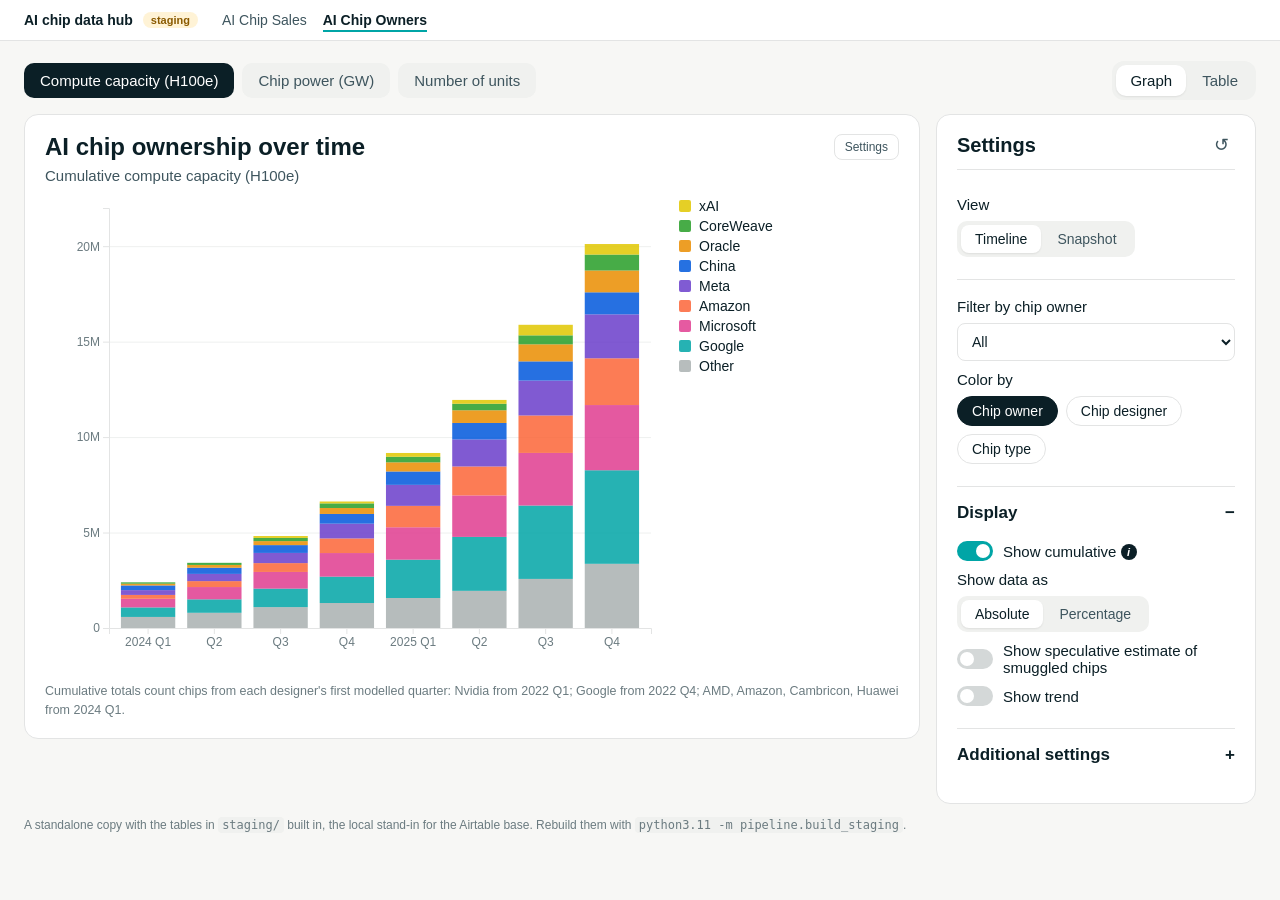
==== commit db4ff3d8: "Merge main into backend-refactor: Trainium H1 2026 model module Brings in trainium_model.py (Trainiu" ====
--- a/staging/viewer-owners.html
+++ b/staging/viewer-owners.html
@@ -206,7 +206,7 @@
   <p class="source">A standalone copy with the tables in <code>staging/</code> built in, the local stand-in for the Airtable base. Rebuild them with <code>python3.11 -m pipeline.build_staging</code>.</p>
 </main>
 <script>
-window.HUB_DATA = {"sales_quarterly_by_chip":"Name,Designer,Chip type,Start date,End date,Number of units (5th percentile),Number of units (median),Number of units (95th percentile),H100e (5th percentile),H100e (median),H100e (95th percentile),Power (MW) (5th percentile),Power (MW) (median),Power (MW) (95th percentile),Cost (USD) (5th percentile),Cost (USD) (median),Cost (USD) (95th percentile),Incomplete,Source,Notes\nAMD MI250X Q1 2024,AMD,MI250X,2024-01-01,2024-03-31,20432,30379,42786,3954.0,5879.0,8280.0,10.216,15.19,21.393,204316552.0,303794492.0,427859067.0,,,Generated on 2026-09-24 17:33\nAMD MI300A Q1 2024,AMD,MI300A,2024-01-01,2024-03-31,1120,3562,6350,1110.0,3530.0,6293.0,0.851,2.707,4.826,7503836.0,23866065.0,42547539.0,,,Generated on 2026-09-24 17:33\nAMD MI300X Q1 2024,AMD,MI300X,2024-01-01,2024-03-31,25001,34535,47708,33034.0,45632.0,63037.0,18.751,25.901,35.781,312512510.0,431688696.0,596345797.0,,,Generated on 2026-09-24 17:33\nAMD MI250X Q2 2024,AMD,MI250X,2024-04-01,2024-06-30,1062,6596,12371,205.0,1277.0,2394.0,0.531,3.298,6.185,10615805.0,65961933.0,123709689.0,,,Generated on 2026-09-24 17:33\nAMD MI300A Q2 2024,AMD,MI300A,2024-04-01,2024-06-30,3830,10732,17757,3796.0,10636.0,17597.0,2.911,8.157,13.495,25663531.0,71907031.0,118973009.0,,,Generated on 2026-09-24 17:33\nAMD MI300X Q2 2024,AMD,MI300X,2024-04-01,2024-06-30,63064,80709,102533,83328.0,106643.0,135479.0,47.298,60.532,76.9,788297943.0,1008864782.0,1281658927.0,,,Generated on 2026-09-24 17:33\nAMD MI250X Q3 2024,AMD,MI250X,2024-07-01,2024-09-30,1321,4386,7770,256.0,849.0,1504.0,0.661,2.193,3.885,13214838.0,43856063.0,77697995.0,,,Generated on 2026-09-24 17:33\nAMD MI300A Q3 2024,AMD,MI300A,2024-07-01,2024-09-30,32549,43161,55398,32256.0,42773.0,54899.0,24.737,32.803,42.102,218077743.0,289180586.0,371163769.0,,,Generated on 2026-09-24 17:33\nAMD MI300X Q3 2024,AMD,MI300X,2024-07-01,2024-09-30,75302,95258,118167,99498.0,125867.0,156137.0,56.477,71.444,88.626,941276223.0,1190727265.0,1477092937.0,,,Generated on 2026-09-24 17:33\nAMD MI250X Q4 2024,AMD,MI250X,2024-10-01,2024-12-31,1793,3567,5757,347.0,690.0,1114.0,0.896,1.783,2.878,17925726.0,35665556.0,57565303.0,,,Generated on 2026-09-24 17:33\nAMD MI300A Q4 2024,AMD,MI300A,2024-10-01,2024-12-31,39836,52350,65184,39478.0,51879.0,64598.0,30.276,39.786,49.54,266903255.0,350743150.0,436732221.0,,,Generated on 2026-09-24 17:33\nAMD MI300X Q4 2024,AMD,MI300X,2024-10-01,2024-12-31,91958,115620,142528,121506.0,152771.0,188325.0,68.969,86.715,106.896,1149475228.0,1445244821.0,1781596921.0,,,Generated on 2026-09-24 17:33\nAMD MI300A Q1 2025,AMD,MI300A,2025-01-01,2025-03-31,2207,4642,7749,2187.0,4600.0,7679.0,1.677,3.528,5.889,14784034.0,31101574.0,51915376.0,,,Generated on 2026-09-24 17:33\nAMD MI300X Q1 2025,AMD,MI300X,2025-01-01,2025-03-31,63198,85464,112740,83505.0,112926.0,148965.0,47.399,64.098,84.555,789976606.0,1068303020.0,1409244636.0,,,Generated on 2026-09-24 17:33\nAMD MI325X Q1 2025,AMD,MI325X,2025-01-01,2025-03-31,19778,32505,52008,25985.0,42705.0,68328.0,19.778,32.505,52.008,296673415.0,487575681.0,780121837.0,,,Generated on 2026-09-24 17:33\nAMD MI300X Q2 2025,AMD,MI300X,2025-04-01,2025-06-30,30980,45976,65350,40935.0,60749.0,86348.0,23.235,34.482,49.012,387251066.0,574701062.0,816870771.0,,,Generated on 2026-09-24 17:33\nAMD MI325X Q2 2025,AMD,MI325X,2025-04-01,2025-06-30,15826,26392,43454,20792.0,34673.0,57090.0,15.826,26.392,43.454,237386600.0,395878017.0,651816284.0,,,Generated on 2026-09-24 17:33\nAMD MI350X Q2 2025,AMD,MI350X,2025-04-01,2025-06-30,1660,4081,7018,3870.0,9514.0,16363.0,1.66,4.081,7.018,39006156.0,95891913.0,164924853.0,,,Generated on 2026-09-24 17:33\nAMD MI300X Q3 2025,AMD,MI300X,2025-07-01,2025-09-30,28689,45935,67010,37907.0,60694.0,88543.0,21.517,34.451,50.258,358609024.0,574182581.0,837631115.0,,,Generated on 2026-09-24 17:33\nAMD MI325X Q3 2025,AMD,MI325X,2025-07-01,2025-09-30,7876,19635,35450,10347.0,25796.0,46574.0,7.876,19.635,35.45,118136100.0,294522227.0,531746818.0,,,Generated on 2026-09-24 17:33\nAMD MI350X Q3 2025,AMD,MI350X,2025-07-01,2025-09-30,27483,36199,46787,64076.0,84398.0,109083.0,27.483,36.199,46.787,645853928.0,850681971.0,1099492493.0,,,Generated on 2026-09-24 17:33\nAMD MI355X Q3 2025,AMD,MI355X,2025-07-01,2025-09-30,8145,12412,17503,20716.0,31567.0,44516.0,11.404,17.376,24.504,223998629.0,341322597.0,481334401.0,,,Generated on 2026-09-24 17:33\nAMD MI300X Q4 2025,AMD,MI300X,2025-10-01,2025-12-31,6703,11197,17239,8856.0,14795.0,22778.0,5.027,8.398,12.929,83781657.0,139964571.0,215486566.0,,,Generated on 2026-09-24 17:33\nAMD MI308X Q4 2025,AMD,MI308X,2025-10-01,2025-12-31,25910,31784,39002,8559.0,10499.0,12883.0,19.433,23.838,29.251,310920977.0,381406400.0,468022424.0,,,Generated on 2026-09-24 17:33\nAMD MI325X Q4 2025,AMD,MI325X,2025-10-01,2025-12-31,6190,12777,23246,8133.0,16787.0,30540.0,6.19,12.777,23.246,92855711.0,191659470.0,348684748.0,,,Generated on 2026-09-24 17:33\nAMD MI350X Q4 2025,AMD,MI350X,2025-10-01,2025-12-31,24246,35183,47205,56530.0,82029.0,110057.0,24.246,35.183,47.205,569786863.0,826803489.0,1109309959.0,,,Generated on 2026-09-24 17:33\nAMD MI355X Q4 2025,AMD,MI355X,2025-10-01,2025-12-31,27311,37064,48994,69460.0,94264.0,124607.0,38.235,51.889,68.592,751048555.0,1019248359.0,1347336296.0,,,Generated on 2026-09-24 17:33\nAMD MI300X Q1 2026,AMD,MI300X,2026-01-01,2026-03-31,9509,15390,23625,12564.0,20336.0,31216.0,7.132,11.543,17.719,118858820.0,192380500.0,295312155.0,,,Generated on 2026-09-24 17:33\nAMD MI325X Q1 2026,AMD,MI325X,2026-01-01,2026-03-31,7488,13089,22039,9837.0,17196.0,28954.0,7.488,13.089,22.039,112312882.0,196332898.0,330578381.0,,,Generated on 2026-09-24 17:33\nAMD MI350X Q1 2026,AMD,MI350X,2026-01-01,2026-03-31,22639,32186,43874,52782.0,75041.0,102291.0,22.639,32.186,43.874,532007642.0,756367628.0,1031036352.0,,,Generated on 2026-09-24 17:33\nAMD MI355X Q1 2026,AMD,MI355X,2026-01-01,2026-03-31,33649,45995,57419,85580.0,116979.0,146035.0,47.109,64.393,80.387,925353327.0,1264855542.0,1579030333.0,,,Generated on 2026-09-24 17:33\nAMD MI300X Q2 2026,AMD,MI300X,2026-04-01,2026-06-30,10504,16816,25386,13879.0,22220.0,33543.0,7.878,12.612,19.039,131296730.0,210205062.0,317321081.0,,,Generated on 2026-09-24 17:33\nAMD MI325X Q2 2026,AMD,MI325X,2026-04-01,2026-06-30,8378,14242,23871,11007.0,18711.0,31362.0,8.378,14.242,23.871,125666146.0,213633886.0,358065737.0,,,Generated on 2026-09-24 17:33\nAMD MI350X Q2 2026,AMD,MI350X,2026-04-01,2026-06-30,12700,23312,34088,29610.0,54352.0,79476.0,12.7,23.312,34.088,298448576.0,547842139.0,801070634.0,,,Generated on 2026-09-24 17:33\nAMD MI355X Q2 2026,AMD,MI355X,2026-04-01,2026-06-30,51931,65031,79538,132077.0,165395.0,202290.0,72.704,91.044,111.354,1428108455.0,1788362313.0,2187302124.0,,,Generated on 2026-09-24 17:33\nAmazon Trainium1 Q1 2024,Amazon,Trainium1,2024-01-01,2024-03-31,49718,111727,250385,10552.0,23712.0,53139.0,14.916,33.518,75.116,,,,,,Generated on 2026-09-24 17:33\nAmazon Trainium2 Q1 2024,Amazon,Trainium2,2024-01-01,2024-03-31,6738,12855,23026,4423.0,8438.0,15114.0,3.369,6.427,11.513,26950426.0,51418264.0,92103725.0,,,Generated on 2026-09-24 17:33\nAmazon Trainium1 Q2 2024,Amazon,Trainium1,2024-04-01,2024-06-30,49718,111727,250385,10552.0,23712.0,53139.0,14.916,33.518,75.116,,,,,,Generated on 2026-09-24 17:33\nAmazon Trainium2 Q2 2024,Amazon,Trainium2,2024-04-01,2024-06-30,19160,31555,48041,12577.0,20713.0,31534.0,9.58,15.778,24.021,76641006.0,126221045.0,192165983.0,,,Generated on 2026-09-24 17:33\nAmazon Trainium1 Q3 2024,Amazon,Trainium1,2024-07-01,2024-09-30,49718,111727,250385,10552.0,23712.0,53139.0,14.916,33.518,75.116,,,,,,Generated on 2026-09-24 17:33\nAmazon Trainium2 Q3 2024,Amazon,Trainium2,2024-07-01,2024-09-30,50915,77613,106701,33420.0,50944.0,70038.0,25.457,38.806,53.35,203659281.0,310451553.0,426803219.0,,,Generated on 2026-09-24 17:33\nAmazon Trainium1 Q4 2024,Amazon,Trainium1,2024-10-01,2024-12-31,49718,111727,250385,10552.0,23712.0,53139.0,14.916,33.518,75.116,,,,,,Generated on 2026-09-24 17:33\nAmazon Trainium2 Q4 2024,Amazon,Trainium2,2024-10-01,2024-12-31,124267,189263,264817,81568.0,124230.0,173824.0,62.134,94.631,132.408,497069588.0,757050333.0,1059267905.0,,,Generated on 2026-09-24 17:33\nAmazon Trainium2 Q1 2025,Amazon,Trainium2,2025-01-01,2025-03-31,179311,212461,249350,117698.0,139458.0,163671.0,89.656,106.23,124.675,717244973.0,849843161.0,997398564.0,,,Generated on 2026-09-24 17:33\nAmazon Trainium2 Q2 2025,Amazon,Trainium2,2025-04-01,2025-06-30,212508,247507,284525,139489.0,162461.0,186760.0,106.254,123.753,142.262,850033371.0,990027000.0,1138099064.0,,,Generated on 2026-09-24 17:33\nAmazon Trainium2 Q3 2025,Amazon,Trainium2,2025-07-01,2025-09-30,248780,287891,329862,163297.0,188969.0,216519.0,124.39,143.945,164.931,995118393.0,1151562405.0,1319448167.0,,,Generated on 2026-09-24 17:33\nAmazon Trainium2 Q4 2025,Amazon,Trainium2,2025-10-01,2025-12-31,285632,335033,388888,187487.0,219913.0,255263.0,142.816,167.517,194.444,1142529878.0,1340133148.0,1555552325.0,,,Generated on 2026-09-24 17:33\nCambricon Siyuan 590 Q1 2024,Cambricon,Siyuan 590,2024-01-01,2024-03-31,525,547,591,136.0,142.0,153.0,0.105,0.1094,0.1182,,,,,,Cambricon methodology: https://docs.google.com/document/d/1LmVwqNAxL33wipBo7boVf5TRJusubmiLmACy2m0E2ew/edit?usp=sharing; quarterly allocation proportional to reported quarterly revenue\nCambricon Siyuan 590 Q2 2024,Cambricon,Siyuan 590,2024-04-01,2024-06-30,799,832,899,207.0,215.0,233.0,0.1598,0.1664,0.1798,,,,,,Cambricon methodology: https://docs.google.com/document/d/1LmVwqNAxL33wipBo7boVf5TRJusubmiLmACy2m0E2ew/edit?usp=sharing; quarterly allocation proportional to reported quarterly revenue\nCambricon Siyuan 590 Q3 2024,Cambricon,Siyuan 590,2024-07-01,2024-09-30,2462,2565,2770,637.0,664.0,717.0,0.4924,0.513,0.554,,,,,,Cambricon methodology: https://docs.google.com/document/d/1LmVwqNAxL33wipBo7boVf5TRJusubmiLmACy2m0E2ew/edit?usp=sharing; quarterly allocation proportional to reported quarterly revenue\nCambricon Siyuan 590 Q4 2024,Cambricon,Siyuan 590,2024-10-01,2024-12-31,20214,21056,22740,5229.0,5447.0,5882.0,4.0428,4.2112,4.548,,,,,,Cambricon methodology: https://docs.google.com/document/d/1LmVwqNAxL33wipBo7boVf5TRJusubmiLmACy2m0E2ew/edit?usp=sharing; quarterly allocation proportional to reported quarterly revenue\nCambricon Siyuan 590 Q1 2025,Cambricon,Siyuan 590,2025-01-01,2025-03-31,17106,18817,25659,4425.0,4869.0,6638.0,3.4212,3.7634,5.1318,,,,,,Cambricon methodology: https://docs.google.com/document/d/1LmVwqNAxL33wipBo7boVf5TRJusubmiLmACy2m0E2ew/edit?usp=sharing; quarterly allocation proportional to reported quarterly revenue\nCambricon Siyuan 590 Q2 2025,Cambricon,Siyuan 590,2025-04-01,2025-06-30,27230,29953,40845,7044.0,7749.0,10567.0,5.446,5.9906,8.169,,,,,,Cambricon methodology: https://docs.google.com/document/d/1LmVwqNAxL33wipBo7boVf5TRJusubmiLmACy2m0E2ew/edit?usp=sharing; quarterly allocation proportional to reported quarterly revenue\nCambricon Siyuan 590 Q3 2025,Cambricon,Siyuan 590,2025-07-01,2025-09-30,26578,29235,39866,6877.0,7563.0,10313.0,5.3156,5.847,7.9732,,,,,,Cambricon methodology: https://docs.google.com/document/d/1LmVwqNAxL33wipBo7boVf5TRJusubmiLmACy2m0E2ew/edit?usp=sharing; quarterly allocation proportional to reported quarterly revenue\nCambricon Siyuan 590 Q4 2025,Cambricon,Siyuan 590,2025-10-01,2025-12-31,29086,31995,43630,7525.0,8277.0,11287.0,5.8172,6.399,8.726,,,,,,Cambricon methodology: https://docs.google.com/document/d/1LmVwqNAxL33wipBo7boVf5TRJusubmiLmACy2m0E2ew/edit?usp=sharing; quarterly allocation proportional to reported quarterly revenue\nGoogle TPU v4 Q4 2022,Google,TPU v4,2022-10-01,2022-12-31,48807,66381,87280,6782.0,9224.0,12128.0,16.594,22.57,29.675,166139812.0,225960970.0,297101066.0,true,,Based on Broadcom fiscal quarters. Generated on 2026-09-24 17:32\nGoogle TPU v4i Q4 2022,Google,TPU v4i,2022-10-01,2022-12-31,12640,20603,31385,881.0,1437.0,2189.0,2.212,3.606,5.492,29350291.0,47840903.0,72876260.0,true,,Based on Broadcom fiscal quarters. Generated on 2026-09-24 17:32\nGoogle TPU v5e Q4 2022,Google,TPU v5e,2022-10-01,2022-12-31,9820,15662,23488,1950.0,3110.0,4664.0,2.21,3.524,5.285,27202232.0,43384385.0,65060911.0,true,,Based on Broadcom fiscal quarters. Generated on 2026-09-24 17:32\nGoogle TPU v4 Q1 2023,Google,TPU v4,2023-01-01,2023-03-31,86866,119447,158511,12071.0,16598.0,22027.0,29.535,40.612,53.894,295692797.0,406596708.0,539571751.0,,,Based on Broadcom fiscal quarters. Generated on 2026-09-24 17:32\nGoogle TPU v4i Q1 2023,Google,TPU v4i,2023-01-01,2023-03-31,5912,9637,14680,412.0,672.0,1024.0,1.035,1.686,2.569,13728362.0,22377196.0,34087283.0,,,Based on Broadcom fiscal quarters. Generated on 2026-09-24 17:32\nGoogle TPU v5e Q1 2023,Google,TPU v5e,2023-01-01,2023-03-31,20241,39032,60872,4020.0,7751.0,12088.0,4.554,8.782,13.696,56067850.0,108118168.0,168615942.0,,,Based on Broadcom fiscal quarters. Generated on 2026-09-24 17:32\nGoogle TPU v4 Q2 2023,Google,TPU v4,2023-04-01,2023-06-30,43760,66489,93184,6081.0,9239.0,12949.0,14.878,22.606,31.683,148958473.0,226327973.0,317198240.0,,,Based on Broadcom fiscal quarters. Generated on 2026-09-24 17:32\nGoogle TPU v5e Q2 2023,Google,TPU v5e,2023-04-01,2023-06-30,84715,119728,165730,16823.0,23776.0,32912.0,19.061,26.939,37.289,234661288.0,331647879.0,459072412.0,,,Based on Broadcom fiscal quarters. Generated on 2026-09-24 17:32\nGoogle TPU v4 Q3 2023,Google,TPU v4,2023-07-01,2023-09-30,3028,11379,19700,421.0,1581.0,2738.0,1.029,3.869,6.698,10306075.0,38734347.0,67059700.0,,,Based on Broadcom fiscal quarters. Generated on 2026-09-24 17:32\nGoogle TPU v5e Q3 2023,Google,TPU v5e,2023-07-01,2023-09-30,181091,249913,329666,35962.0,49629.0,65467.0,40.746,56.231,74.175,501622558.0,692260109.0,913173854.0,,,Based on Broadcom fiscal quarters. Generated on 2026-09-24 17:32\nGoogle TPU v5e Q4 2023,Google,TPU v5e,2023-10-01,2023-12-31,284985,388938,507415,56594.0,77237.0,100765.0,64.122,87.511,114.168,789408514.0,1077359598.0,1405540472.0,,,Based on Broadcom fiscal quarters. Generated on 2026-09-24 17:32\nGoogle TPU v5p Q4 2023,Google,TPU v5p,2023-10-01,2023-12-31,7238,14460,22370,3357.0,6707.0,10377.0,3.908,7.808,12.08,43591764.0,87090044.0,134732532.0,,,Based on Broadcom fiscal quarters. Generated on 2026-09-24 17:32\nGoogle TPU v5e Q1 2024,Google,TPU v5e,2024-01-01,2024-03-31,304201,419415,550849,60410.0,83290.0,109390.0,68.445,94.368,123.941,842637472.0,1161778905.0,1525852539.0,,,Based on Broadcom fiscal quarters. Generated on 2026-09-24 17:32\nGoogle TPU v5p Q1 2024,Google,TPU v5p,2024-01-01,2024-03-31,59917,82804,108880,27794.0,38411.0,50506.0,32.355,44.714,58.795,360878239.0,498731456.0,655783737.0,,,Based on Broadcom fiscal quarters. Generated on 2026-09-24 17:32\nGoogle TPU v5e Q2 2024,Google,TPU v5e,2024-04-01,2024-06-30,263474,375901,518678,52322.0,74648.0,103002.0,59.282,84.578,116.702,729822677.0,1041244800.0,1436737366.0,,,Based on Broadcom fiscal quarters. Generated on 2026-09-24 17:32\nGoogle TPU v5p Q2 2024,Google,TPU v5p,2024-04-01,2024-06-30,101456,144737,194632,47062.0,67139.0,90284.0,54.786,78.158,105.102,611069976.0,871753210.0,1172271446.0,,,Based on Broadcom fiscal quarters. Generated on 2026-09-24 17:32\nGoogle TPU v5e Q3 2024,Google,TPU v5e,2024-07-01,2024-09-30,231323,359553,516192,45937.0,71402.0,102508.0,52.048,80.899,116.143,640764258.0,995961102.0,1429852649.0,,,Based on Broadcom fiscal quarters. Generated on 2026-09-24 17:32\nGoogle TPU v5p Q3 2024,Google,TPU v5p,2024-07-01,2024-09-30,108151,159924,222175,50168.0,74184.0,103061.0,58.402,86.359,119.975,651393319.0,963221173.0,1338162026.0,,,Based on Broadcom fiscal quarters. Generated on 2026-09-24 17:32\nGoogle TPU v6e Q3 2024,Google,TPU v6e,2024-07-01,2024-09-30,17332,40020,71152,16080.0,37129.0,66010.0,6.586,15.208,27.038,72378956.0,167125536.0,297129686.0,,,Based on Broadcom fiscal quarters. Generated on 2026-09-24 17:32\nGoogle TPU v5e Q4 2024,Google,TPU v5e,2024-10-01,2024-12-31,202384,301857,427762,40190.0,59944.0,84947.0,45.536,67.918,96.246,560603837.0,836144029.0,1184899705.0,,,Based on Broadcom fiscal quarters. Generated on 2026-09-24 17:32\nGoogle TPU v5p Q4 2024,Google,TPU v5p,2024-10-01,2024-12-31,92837,134593,183208,43065.0,62434.0,84985.0,50.132,72.68,98.932,559159331.0,810652282.0,1103462752.0,,,Based on Broadcom fiscal quarters. Generated on 2026-09-24 17:32\nGoogle TPU v6e Q4 2024,Google,TPU v6e,2024-10-01,2024-12-31,125435,174388,230735,116371.0,161787.0,214062.0,47.665,66.267,87.679,523816369.0,728243190.0,963548560.0,,,Based on Broadcom fiscal quarters. Generated on 2026-09-24 17:32\nGoogle TPU v5e Q1 2025,Google,TPU v5e,2025-01-01,2025-03-31,62152,95341,139526,12342.0,18933.0,27708.0,13.984,21.452,31.393,172160907.0,264095285.0,386487999.0,,,Based on Broadcom fiscal quarters. Generated on 2026-09-24 17:32\nGoogle TPU v5p Q1 2025,Google,TPU v5p,2025-01-01,2025-03-31,53948,96196,141519,25025.0,44623.0,65647.0,29.132,51.946,76.42,324930869.0,579390893.0,852369037.0,,,Based on Broadcom fiscal quarters. Generated on 2026-09-24 17:32\nGoogle TPU v6e Q1 2025,Google,TPU v6e,2025-01-01,2025-03-31,305540,406910,519527,283462.0,377507.0,481987.0,116.105,154.626,197.42,1275934815.0,1699255058.0,2169545068.0,,,Based on Broadcom fiscal quarters. Generated on 2026-09-24 17:32\nGoogle TPU v5p Q2 2025,Google,TPU v5p,2025-04-01,2025-06-30,9390,32237,53691,4356.0,14954.0,24906.0,5.071,17.408,28.993,56557432.0,194160569.0,323381904.0,,,Based on Broadcom fiscal quarters. Generated on 2026-09-24 17:32\nGoogle TPU v6e Q2 2025,Google,TPU v6e,2025-04-01,2025-06-30,509946,663772,814938,473098.0,615809.0,756052.0,193.779,252.233,309.676,2129532477.0,2771911839.0,3403181110.0,,,Based on Broadcom fiscal quarters. Generated on 2026-09-24 17:32\nGoogle TPU v6e Q3 2025,Google,TPU v6e,2025-07-01,2025-09-30,561243,737073,915991,520689.0,683813.0,849802.0,213.272,280.088,348.077,2343752190.0,3078018008.0,3825177569.0,,,Based on Broadcom fiscal quarters. Generated on 2026-09-24 17:32\nGoogle TPU v7 Q3 2025,Google,TPU v7,2025-07-01,2025-09-30,23632,51358,80444,55098.0,119740.0,187553.0,22.687,49.304,77.226,328698300.0,714339019.0,1118892726.0,,,Based on Broadcom fiscal quarters. Generated on 2026-09-24 17:32\nGoogle TPU v6e Q4 2025,Google,TPU v6e,2025-10-01,2025-12-31,269070,394689,535497,249628.0,366169.0,496803.0,102.247,149.982,203.489,1123637872.0,1648220401.0,2236235433.0,,,Based on Broadcom fiscal quarters. Generated on 2026-09-24 17:32\nGoogle TPU v7 Q4 2025,Google,TPU v7,2025-10-01,2025-12-31,144931,198027,258715,337904.0,461695.0,603189.0,139.134,190.105,248.367,2015843735.0,2754351215.0,3598468757.0,,,Based on Broadcom fiscal quarters. Generated on 2026-09-24 17:32\nGoogle TPU v6e Q1 2026,Google,TPU v6e,2026-01-01,2026-03-31,63678,142098,232057,59077.0,131830.0,215289.0,24.198,53.997,88.182,265920632.0,593402604.0,969069174.0,,,Based on Broadcom fiscal quarters. Generated on 2026-09-24 17:32\nGoogle TPU v7 Q1 2026,Google,TPU v7,2026-01-01,2026-03-31,233339,306846,388725,544026.0,715405.0,906305.0,224.006,294.572,373.176,3245518626.0,4267919372.0,5406778447.0,,,Based on Broadcom fiscal quarters. Generated on 2026-09-24 17:32\nGoogle TPU v6e Q2 2026,Google,TPU v6e,2026-04-01,2026-06-30,335,38608,75626,311.0,35818.0,70161.0,0.127,14.671,28.738,1398771.0,161228151.0,315814696.0,true,,Based on Broadcom fiscal quarters. Generated on 2026-09-24 17:32\nGoogle TPU v7 Q2 2026,Google,TPU v7,2026-04-01,2026-06-30,91538,122139,157115,213418.0,284766.0,366312.0,87.876,117.254,150.831,1273195344.0,1698836704.0,2185318409.0,true,,Based on Broadcom fiscal quarters. Generated on 2026-09-24 17:32\nHuawei Ascend 910B Q1 2024,Huawei,Ascend 910B,2024-01-01,2024-03-31,87500,100000,125000,27362.75,35378.75,45990.5,35.0,40.0,50.0,1312500000.0,1500000000.0,1875000000.0,,see methodology,Confidence intervals in units are relatively unprincipled due to lack of revenue model. Don't take them too literally. H100e conversion incorporates some uncertainty over average chip specifications. See methodology\nHuawei Ascend 910C Q1 2024,Huawei,Ascend 910C,2024-01-01,2024-03-31,6250,12500,25000,4876.75,9649.0,18995.25,4.375,8.75,17.5,125000000.0,250000000.0,500000000.0,,see methodology,Confidence intervals in units are relatively unprincipled due to lack of revenue model. Don't take them too literally. H100e conversion incorporates some uncertainty over average chip specifications. See methodology\nHuawei Ascend 910B Q2 2024,Huawei,Ascend 910B,2024-04-01,2024-06-30,87500,100000,125000,27362.75,35378.75,45990.5,35.0,40.0,50.0,1312500000.0,1500000000.0,1875000000.0,,see methodology,Confidence intervals in units are relatively unprincipled due to lack of revenue model. Don't take them too literally. H100e conversion incorporates some uncertainty over average chip specifications. See methodology\nHuawei Ascend 910C Q2 2024,Huawei,Ascend 910C,2024-04-01,2024-06-30,6250,12500,25000,4876.75,9649.0,18995.25,4.375,8.75,17.5,125000000.0,250000000.0,500000000.0,,see methodology,Confidence intervals in units are relatively unprincipled due to lack of revenue model. Don't take them too literally. H100e conversion incorporates some uncertainty over average chip specifications. See methodology\nHuawei Ascend 910B Q3 2024,Huawei,Ascend 910B,2024-07-01,2024-09-30,87500,100000,125000,27362.75,35378.75,45990.5,35.0,40.0,50.0,1312500000.0,1500000000.0,1875000000.0,,see methodology,Confidence intervals in units are relatively unprincipled due to lack of revenue model. Don't take them too literally. H100e conversion incorporates some uncertainty over average chip specifications. See methodology\nHuawei Ascend 910C Q3 2024,Huawei,Ascend 910C,2024-07-01,2024-09-30,6250,12500,25000,4876.75,9649.0,18995.25,4.375,8.75,17.5,125000000.0,250000000.0,500000000.0,,see methodology,Confidence intervals in units are relatively unprincipled due to lack of revenue model. Don't take them too literally. H100e conversion incorporates some uncertainty over average chip specifications. See methodology\nHuawei Ascend 910B Q4 2024,Huawei,Ascend 910B,2024-10-01,2024-12-31,87500,100000,125000,27362.75,35378.75,45990.5,35.0,40.0,50.0,1312500000.0,1500000000.0,1875000000.0,,see methodology,Confidence intervals in units are relatively unprincipled due to lack of revenue model. Don't take them too literally. H100e conversion incorporates some uncertainty over average chip specifications. See methodology\nHuawei Ascend 910C Q4 2024,Huawei,Ascend 910C,2024-10-01,2024-12-31,6250,12500,25000,4876.75,9649.0,18995.25,4.375,8.75,17.5,125000000.0,250000000.0,500000000.0,,see methodology,Confidence intervals in units are relatively unprincipled due to lack of revenue model. Don't take them too literally. H100e conversion incorporates some uncertainty over average chip specifications. See methodology\nHuawei Ascend 910B Q1 2025,Huawei,Ascend 910B,2025-01-01,2025-03-31,37500,50000,66500,11946.5,16816.5,23883.25,15.0,20.0,26.6,562500000.0,750000000.0,997500000.0,,see methodology,Confidence intervals in units are relatively unprincipled due to lack of revenue model. Don't take them too literally. H100e conversion incorporates some uncertainty over average chip specifications. See methodology\nHuawei Ascend 910C Q1 2025,Huawei,Ascend 910C,2025-01-01,2025-03-31,125000,150000,175000,97198.5,115147.25,136010.75,87.5,105.0,122.5,2500000000.0,3000000000.0,3500000000.0,,see methodology,Confidence intervals in units are relatively unprincipled due to lack of revenue model. Don't take them too literally. H100e conversion incorporates some uncertainty over average chip specifications. See methodology\nHuawei Ascend 910B Q2 2025,Huawei,Ascend 910B,2025-04-01,2025-06-30,37500,50000,66500,11946.5,16816.5,23883.25,15.0,20.0,26.6,562500000.0,750000000.0,997500000.0,,see methodology,Confidence intervals in units are relatively unprincipled due to lack of revenue model. Don't take them too literally. H100e conversion incorporates some uncertainty over average chip specifications. See methodology\nHuawei Ascend 910C Q2 2025,Huawei,Ascend 910C,2025-04-01,2025-06-30,125000,150000,175000,97198.5,115147.25,136010.75,87.5,105.0,122.5,2500000000.0,3000000000.0,3500000000.0,,see methodology,Confidence intervals in units are relatively unprincipled due to lack of revenue model. Don't take them too literally. H100e conversion incorporates some uncertainty over average chip specifications. See methodology\nHuawei Ascend 910B Q3 2025,Huawei,Ascend 910B,2025-07-01,2025-09-30,37500,50000,66500,11946.5,16816.5,23883.25,15.0,20.0,26.6,562500000.0,750000000.0,997500000.0,,see methodology,Confidence intervals in units are relatively unprincipled due to lack of revenue model. Don't take them too literally. H100e conversion incorporates some uncertainty over average chip specifications. See methodology\nHuawei Ascend 910C Q3 2025,Huawei,Ascend 910C,2025-07-01,2025-09-30,125000,150000,175000,97198.5,115147.25,136010.75,87.5,105.0,122.5,2500000000.0,3000000000.0,3500000000.0,,see methodology,Confidence intervals in units are relatively unprincipled due to lack of revenue model. Don't take them too literally. H100e conversion incorporates some uncertainty over average chip specifications. See methodology\nHuawei Ascend 910B Q4 2025,Huawei,Ascend 910B,2025-10-01,2025-12-31,37500,50000,66500,11946.5,16816.5,23883.25,15.0,20.0,26.6,562500000.0,750000000.0,997500000.0,,see methodology,Confidence intervals in units are relatively unprincipled due to lack of revenue model. Don't take them too literally. H100e conversion incorporates some uncertainty over average chip specifications. See methodology\nHuawei Ascend 910C Q4 2025,Huawei,Ascend 910C,2025-10-01,2025-12-31,125000,150000,175000,97198.5,115147.25,136010.75,87.5,105.0,122.5,2500000000.0,3000000000.0,3500000000.0,,see methodology,Confidence intervals in units are relatively unprincipled due to lack of revenue model. Don't take them too literally. H100e conversion incorporates some uncertainty over average chip specifications. See methodology\nNvidia A100 Q1 2022,Nvidia,A100,2022-01-01,2022-03-31,163481,212120,276445,51547.0,66884.0,87166.0,65.393,84.848,110.578,1961776670.0,2545445964.0,3317344513.0,,,Based on Nvidia fiscal quarters. Generated on 2026-09-24 17:33\nNvidia A100 Q2 2022,Nvidia,A100,2022-04-01,2022-06-30,174698,226674,295412,55084.0,71473.0,93147.0,69.879,90.669,118.165,2096370269.0,2720083954.0,3544940929.0,,,Based on Nvidia fiscal quarters. Generated on 2026-09-24 17:33\nNvidia A100 Q3 2022,Nvidia,A100,2022-07-01,2022-09-30,166266,215733,281153,52425.0,68023.0,88651.0,66.506,86.293,112.461,1995186026.0,2588795298.0,3373839397.0,,,Based on Nvidia fiscal quarters. Generated on 2026-09-24 17:33\nNvidia H100/H200 Q3 2022,Nvidia,H100/H200,2022-07-01,2022-09-30,5126,6119,7200,5126.0,6119.0,7200.0,3.589,4.283,5.04,128162110.0,152978175.0,179999267.0,,,Based on Nvidia fiscal quarters. Generated on 2026-09-24 17:33\nNvidia A100 Q4 2022,Nvidia,A100,2022-10-01,2022-12-31,87628,113699,148178,27630.0,35851.0,46722.0,35.051,45.48,59.271,1051534984.0,1364388476.0,1778135025.0,,,Based on Nvidia fiscal quarters. Generated on 2026-09-24 17:33\nNvidia A800 Q4 2022,Nvidia,A800,2022-10-01,2022-12-31,21518,28133,36493,6785.0,8870.0,11507.0,8.607,11.253,14.597,258214105.0,337590659.0,437913225.0,,,Based on Nvidia fiscal quarters. Generated on 2026-09-24 17:33\nNvidia H100/H200 Q4 2022,Nvidia,H100/H200,2022-10-01,2022-12-31,27212,32481,38219,27212.0,32481.0,38219.0,19.049,22.737,26.753,680305298.0,812033002.0,955465350.0,,,Based on Nvidia fiscal quarters. Generated on 2026-09-24 17:33\nNvidia A100 Q1 2023,Nvidia,A100,2023-01-01,2023-03-31,45490,59024,76923,14343.0,18611.0,24255.0,18.196,23.61,30.769,545880362.0,708291105.0,923078173.0,,,Based on Nvidia fiscal quarters. Generated on 2026-09-24 17:33\nNvidia A800 Q1 2023,Nvidia,A800,2023-01-01,2023-03-31,22416,29307,38016,7068.0,9241.0,11987.0,8.966,11.723,15.206,268989412.0,351678360.0,456187399.0,,,Based on Nvidia fiscal quarters. Generated on 2026-09-24 17:33\nNvidia H100/H200 Q1 2023,Nvidia,H100/H200,2023-01-01,2023-03-31,47452,56640,66645,47452.0,56640.0,66645.0,33.217,39.648,46.652,1186306613.0,1416011493.0,1666126761.0,,,Based on Nvidia fiscal quarters. Generated on 2026-09-24 17:33\nNvidia H800 Q1 2023,Nvidia,H800,2023-01-01,2023-03-31,5923,7342,9137,5923.0,7342.0,9137.0,4.146,5.139,6.396,177691700.0,220261749.0,274107248.0,,,Based on Nvidia fiscal quarters. Generated on 2026-09-24 17:33\nNvidia A100 Q2 2023,Nvidia,A100,2023-04-01,2023-06-30,49717,64509,84071,15676.0,20340.0,26508.0,19.887,25.804,33.628,596603755.0,774105760.0,1008850917.0,,,Based on Nvidia fiscal quarters. Generated on 2026-09-24 17:33\nNvidia A800 Q2 2023,Nvidia,A800,2023-04-01,2023-06-30,20183,26387,34228,6364.0,8320.0,10793.0,8.073,10.555,13.691,242191769.0,316642961.0,410740454.0,,,Based on Nvidia fiscal quarters. Generated on 2026-09-24 17:33\nNvidia H100/H200 Q2 2023,Nvidia,H100/H200,2023-04-01,2023-06-30,126851,151414,178158,126851.0,151414.0,178158.0,88.796,105.99,124.711,3171286375.0,3785343439.0,4453962440.0,,,Based on Nvidia fiscal quarters. Generated on 2026-09-24 17:33\nNvidia H800 Q2 2023,Nvidia,H800,2023-04-01,2023-06-30,25748,31916,39718,25748.0,31916.0,39718.0,18.023,22.341,27.803,772430646.0,957483803.0,1191551654.0,,,Based on Nvidia fiscal quarters. Generated on 2026-09-24 17:33\nNvidia A100 Q3 2023,Nvidia,A100,2023-07-01,2023-09-30,42353,54953,71618,13354.0,17327.0,22582.0,16.941,21.981,28.647,508230618.0,659439780.0,859412837.0,,,Based on Nvidia fiscal quarters. Generated on 2026-09-24 17:33\nNvidia A800 Q3 2023,Nvidia,A800,2023-07-01,2023-09-30,21803,28505,36976,6875.0,8988.0,11659.0,8.721,11.402,14.79,261634224.0,342062142.0,443713509.0,,,Based on Nvidia fiscal quarters. Generated on 2026-09-24 17:33\nNvidia H100/H200 Q3 2023,Nvidia,H100/H200,2023-07-01,2023-09-30,217897,260089,306029,217897.0,260089.0,306029.0,152.528,182.062,214.22,5447427727.0,6502214676.0,7650724540.0,,,Based on Nvidia fiscal quarters. Generated on 2026-09-24 17:33\nNvidia H800 Q3 2023,Nvidia,H800,2023-07-01,2023-09-30,45446,56334,70105,45446.0,56334.0,70105.0,31.812,39.434,49.074,1363387068.0,1690017144.0,2103161136.0,,,Based on Nvidia fiscal quarters. Generated on 2026-09-24 17:33\nNvidia A100 Q4 2023,Nvidia,A100,2023-10-01,2023-12-31,11652,15118,19703,3674.0,4767.0,6213.0,4.661,6.047,7.881,139820142.0,181419538.0,236434447.0,,,Based on Nvidia fiscal quarters. Generated on 2026-09-24 17:33\nNvidia A800 Q4 2023,Nvidia,A800,2023-10-01,2023-12-31,6953,9090,11791,2192.0,2866.0,3718.0,2.781,3.636,4.716,83431871.0,109079325.0,141494670.0,,,Based on Nvidia fiscal quarters. Generated on 2026-09-24 17:33\nNvidia H100/H200 Q4 2023,Nvidia,H100/H200,2023-10-01,2023-12-31,354812,423514,498321,354812.0,423514.0,498321.0,248.368,296.46,348.825,8870293826.0,10587851292.0,12458022035.0,,,Based on Nvidia fiscal quarters. Generated on 2026-09-24 17:33\nNvidia H800 Q4 2023,Nvidia,H800,2023-10-01,2023-12-31,16004,19838,24688,16004.0,19838.0,24688.0,11.203,13.887,17.282,480128452.0,595154035.0,740646236.0,,,Based on Nvidia fiscal quarters. Generated on 2026-09-24 17:33\nNvidia H100/H200 Q1 2024,Nvidia,H100/H200,2024-01-01,2024-03-31,462666,552252,649798,462666.0,552252.0,649798.0,323.866,386.576,454.859,11566647602.0,13806300801.0,16244958005.0,,,Based on Nvidia fiscal quarters. Generated on 2026-09-24 17:33\nNvidia H20 Q1 2024,Nvidia,H20,2024-01-01,2024-03-31,106730,138720,180461,15964.0,20748.0,26992.0,42.692,55.488,72.184,1280760482.0,1664635459.0,2165534032.0,,,Based on Nvidia fiscal quarters. Generated on 2026-09-24 17:33\nNvidia H100/H200 Q2 2024,Nvidia,H100/H200,2024-04-01,2024-06-30,545290,650875,765841,545290.0,650875.0,765841.0,381.703,455.612,536.089,13632251899.0,16271868634.0,19146028066.0,,,Based on Nvidia fiscal quarters. Generated on 2026-09-24 17:33\nNvidia H20 Q2 2024,Nvidia,H20,2024-04-01,2024-06-30,171625,223065,290186,25670.0,33364.0,43403.0,68.65,89.226,116.074,2059494479.0,2676774920.0,3482232194.0,,,Based on Nvidia fiscal quarters. Generated on 2026-09-24 17:33\nNvidia H100/H200 Q3 2024,Nvidia,H100/H200,2024-07-01,2024-09-30,665519,794383,934698,665519.0,794383.0,934698.0,465.863,556.068,654.289,16637967616.0,19859581924.0,23367452223.0,,,Based on Nvidia fiscal quarters. Generated on 2026-09-24 17:33\nNvidia H20 Q3 2024,Nvidia,H20,2024-07-01,2024-09-30,209465,272247,354168,31330.0,40720.0,52973.0,83.786,108.899,141.667,2513583428.0,3266965338.0,4250014370.0,,,Based on Nvidia fiscal quarters. Generated on 2026-09-24 17:33\nNvidia B200 Q4 2024,Nvidia,B200,2024-10-01,2024-12-31,171211,200738,235125,432570.0,507169.0,594050.0,205.453,240.885,282.15,6334813486.0,7427293851.0,8699623053.0,,,Based on Nvidia fiscal quarters. Generated on 2026-09-24 17:33\nNvidia H100/H200 Q4 2024,Nvidia,H100/H200,2024-10-01,2024-12-31,570617,681106,801412,570617.0,681106.0,801412.0,399.432,476.774,560.988,14265423853.0,17027641851.0,20035296259.0,,,Based on Nvidia fiscal quarters. Generated on 2026-09-24 17:33\nNvidia H20 Q4 2024,Nvidia,H20,2024-10-01,2024-12-31,249576,324380,421988,37329.0,48518.0,63117.0,99.83,129.752,168.795,2994914366.0,3892562832.0,5063857819.0,,,Based on Nvidia fiscal quarters. Generated on 2026-09-24 17:33\nNvidia B200 Q1 2025,Nvidia,B200,2025-01-01,2025-03-31,443200,519632,608648,1119757.0,1312866.0,1537766.0,531.84,623.559,730.377,16398389247.0,19226399623.0,22519969285.0,,,Based on Nvidia fiscal quarters. Generated on 2026-09-24 17:33\nNvidia H100/H200 Q1 2025,Nvidia,H100/H200,2025-01-01,2025-03-31,275646,329019,387135,275646.0,329019.0,387135.0,192.952,230.313,270.994,6891141015.0,8225474571.0,9678370108.0,,,Based on Nvidia fiscal quarters. Generated on 2026-09-24 17:33\nNvidia H20 Q1 2025,Nvidia,H20,2025-01-01,2025-03-31,278272,361677,470508,41621.0,54096.0,70374.0,111.309,144.671,188.203,3339267832.0,4340127382.0,5646097168.0,,,Based on Nvidia fiscal quarters. Generated on 2026-09-24 17:33\nNvidia B200 Q2 2025,Nvidia,B200,2025-04-01,2025-06-30,370575,434483,508912,936268.0,1097733.0,1285780.0,444.69,521.379,610.694,13711268012.0,16075866609.0,18829735643.0,,,Based on Nvidia fiscal quarters. Generated on 2026-09-24 17:33\nNvidia B300 Q2 2025,Nvidia,B300,2025-04-01,2025-06-30,182304,215192,252850,460597.0,543690.0,638834.0,255.226,301.269,353.991,7839083414.0,9253269799.0,10872566220.0,,,Based on Nvidia fiscal quarters. Generated on 2026-09-24 17:33\nNvidia H100/H200 Q2 2025,Nvidia,H100/H200,2025-04-01,2025-06-30,191607,228708,269105,191607.0,228708.0,269105.0,134.125,160.096,188.374,4790175358.0,5717698348.0,6727636235.0,,,Based on Nvidia fiscal quarters. Generated on 2026-09-24 17:33\nNvidia H20 Q2 2025,Nvidia,H20,2025-04-01,2025-06-30,117481,152693,198639,17572.0,22838.0,29711.0,46.992,61.077,79.456,1409770836.0,1832313344.0,2383667176.0,,,Based on Nvidia fiscal quarters. Generated on 2026-09-24 17:33\nNvidia B200 Q3 2025,Nvidia,B200,2025-07-01,2025-09-30,295183,346089,405375,745787.0,874403.0,1024192.0,354.219,415.306,486.45,10921752654.0,12805280931.0,14998883769.0,,,Based on Nvidia fiscal quarters. Generated on 2026-09-24 17:33\nNvidia B300 Q3 2025,Nvidia,B300,2025-07-01,2025-09-30,458975,541775,636584,1159614.0,1368810.0,1608348.0,642.565,758.485,891.218,19735929844.0,23296331207.0,27373124230.0,,,Based on Nvidia fiscal quarters. Generated on 2026-09-24 17:33\nNvidia H100/H200 Q3 2025,Nvidia,H100/H200,2025-07-01,2025-09-30,106655,127307,149794,106655.0,127307.0,149794.0,74.659,89.115,104.856,2666387298.0,3182680614.0,3744849085.0,,,Based on Nvidia fiscal quarters. Generated on 2026-09-24 17:33\nNvidia H20 Q3 2025,Nvidia,H20,2025-07-01,2025-09-30,13170,17118,22268,1970.0,2560.0,3331.0,5.268,6.847,8.907,158041327.0,205410145.0,267219262.0,,,Based on Nvidia fiscal quarters. Generated on 2026-09-24 17:33\nNvidia B200 Q4 2025,Nvidia,B200,2025-10-01,2025-12-31,356193,417621,489162,899933.0,1055132.0,1235881.0,427.432,501.145,586.994,13179152983.0,15451984834.0,18098980083.0,,,Based on Nvidia fiscal quarters. Generated on 2026-09-24 17:33\nNvidia B300 Q4 2025,Nvidia,B300,2025-10-01,2025-12-31,630061,743725,873874,1591866.0,1879042.0,2207869.0,882.085,1041.215,1223.424,27092602491.0,31980162369.0,37576601638.0,,,Based on Nvidia fiscal quarters. Generated on 2026-09-24 17:33\nNvidia H100/H200 Q4 2025,Nvidia,H100/H200,2025-10-01,2025-12-31,19591,23385,27515,19591.0,23385.0,27515.0,13.714,16.369,19.261,489784060.0,584621085.0,687884836.0,,,Based on Nvidia fiscal quarters. Generated on 2026-09-24 17:33\nNvidia B200 Q1 2026,Nvidia,B200,2026-01-01,2026-03-31,296207,347290,406783,748376.0,877438.0,1027748.0,355.449,416.748,488.139,10959668511.0,12849735627.0,15050953757.0,,,Based on Nvidia fiscal quarters. Generated on 2026-09-24 17:33\nNvidia B300 Q1 2026,Nvidia,B300,2026-01-01,2026-03-31,841132,992874,1166625,2125145.0,2508525.0,2947510.0,1177.585,1390.024,1633.274,36168692711.0,42693597485.0,50164858035.0,,,Based on Nvidia fiscal quarters. Generated on 2026-09-24 17:33\nNvidia B200 Q2 2026,Nvidia,B200,2026-04-01,2026-06-30,190389,223222,261461,481022.0,563978.0,660590.0,228.466,267.867,313.754,7044379080.0,8259228711.0,9674072137.0,,,Based on Nvidia fiscal quarters. Generated on 2026-09-24 17:33\nNvidia B300 Q2 2026,Nvidia,B300,2026-04-01,2026-06-30,1130159,1334042,1567496,2855379.0,3370495.0,3960322.0,1582.223,1867.659,2194.494,48596834784.0,57363801337.0,67402306668.0,,,Based on Nvidia fiscal quarters. Generated on 2026-09-24 17:33\nNvidia H100/H200 Q2 2026,Nvidia,H100/H200,2026-04-01,2026-06-30,16216,19356,22775,16216.0,19356.0,22775.0,11.351,13.549,15.942,405401361.0,483899340.0,569372243.0,,,Based on Nvidia fiscal quarters. Generated on 2026-09-24 17:33\nNvidia B200 Q3 2026,Nvidia,B200,2026-07-01,2026-09-30,45367,53191,62303,114621.0,134388.0,157410.0,54.44,63.829,74.763,1678580289.0,1968062531.0,2305200590.0,true,,Based on Nvidia fiscal quarters. Generated on 2026-09-24 17:33\nNvidia B300 Q3 2026,Nvidia,B300,2026-07-01,2026-09-30,346406,408898,480454,875204.0,1033092.0,1213881.0,484.968,572.457,672.636,14895444648.0,17582612765.0,20659520987.0,true,,Based on Nvidia fiscal quarters. Generated on 2026-09-24 17:33\nNvidia H100/H200 Q3 2026,Nvidia,H100/H200,2026-07-01,2026-09-30,6486,7742,9110,6486.0,7742.0,9110.0,4.54,5.42,6.377,162160545.0,193559736.0,227748897.0,true,,Based on Nvidia fiscal quarters. Generated on 2026-09-24 17:33\n","sales_cumulative_by_chip":"Name,Designer,Chip type,Series start date,End date,Number of units (5th percentile),Number of units (median),Number of units (95th percentile),H100e (5th percentile),H100e (median),H100e (95th percentile),Power (MW) (5th percentile),Power (MW) (median),Power (MW) (95th percentile),Cost (USD) (5th percentile),Cost (USD) (median),Cost (USD) (95th percentile),Incomplete,Source,Notes\nAMD MI250X cumulative Q1 2024 through Q1 2024,AMD,MI250X,2024-01-01,2024-03-31,20432,30379,42786,3954.0,5879.0,8280.0,10.216,15.19,21.393,204316552.0,303794492.0,427859067.0,,,Generated on 2026-09-24 17:33\nAMD MI300A cumulative Q1 2024 through Q1 2024,AMD,MI300A,2024-01-01,2024-03-31,1120,3562,6350,1110.0,3530.0,6293.0,0.851,2.707,4.826,7503836.0,23866065.0,42547539.0,,,Generated on 2026-09-24 17:33\nAMD MI300X cumulative Q1 2024 through Q1 2024,AMD,MI300X,2024-01-01,2024-03-31,25001,34535,47708,33034.0,45632.0,63037.0,18.751,25.901,35.781,312512510.0,431688696.0,596345797.0,,,Generated on 2026-09-24 17:33\nAMD MI250X cumulative Q1 2024 through Q2 2024,AMD,MI250X,2024-01-01,2024-06-30,25304,36941,51423,4897.0,7149.0,9952.0,12.652,18.47,25.711,253037673.0,369407076.0,514228047.0,,,Generated on 2026-09-24 17:33\nAMD MI300A cumulative Q1 2024 through Q2 2024,AMD,MI300A,2024-01-01,2024-06-30,6918,14405,22114,6855.0,14276.0,21915.0,5.257,10.948,16.807,46348484.0,96514644.0,148165604.0,,,Generated on 2026-09-24 17:33\nAMD MI300X cumulative Q1 2024 through Q2 2024,AMD,MI300X,2024-01-01,2024-06-30,90999,115233,145920,120240.0,152260.0,192808.0,68.25,86.425,109.44,1137493023.0,1440413549.0,1824004560.0,,,Generated on 2026-09-24 17:33\nAMD MI250X cumulative Q1 2024 through Q3 2024,AMD,MI250X,2024-01-01,2024-09-30,28784,41433,57310,5571.0,8019.0,11091.0,14.392,20.716,28.655,287837487.0,414327508.0,573101123.0,,,Generated on 2026-09-24 17:33\nAMD MI300A cumulative Q1 2024 through Q3 2024,AMD,MI300A,2024-01-01,2024-09-30,44152,57694,72338,43755.0,57175.0,71687.0,33.556,43.847,54.977,295819580.0,386546458.0,484664292.0,,,Generated on 2026-09-24 17:33\nAMD MI300X cumulative Q1 2024 through Q3 2024,AMD,MI300X,2024-01-01,2024-09-30,168973,210611,259997,223268.0,278285.0,343541.0,126.73,157.958,194.998,2112164671.0,2632632095.0,3249968438.0,,,Generated on 2026-09-24 17:33\nAMD MI250X cumulative Q1 2024 through Q4 2024,AMD,MI250X,2024-01-01,2024-12-31,31816,45024,61622,6157.0,8713.0,11926.0,15.908,22.512,30.811,318155853.0,450235169.0,616217803.0,,,Generated on 2026-09-24 17:33\nAMD MI300A cumulative Q1 2024 through Q4 2024,AMD,MI300A,2024-01-01,2024-12-31,89654,110148,132598,88848.0,109158.0,131406.0,68.137,83.713,100.775,600683952.0,737994348.0,888408317.0,,,Generated on 2026-09-24 17:33\nAMD MI300X cumulative Q1 2024 through Q4 2024,AMD,MI300X,2024-01-01,2024-12-31,262589,326666,400320,346965.0,431631.0,528952.0,196.941,244.999,300.24,3282358249.0,4083322293.0,5003996293.0,,,Generated on 2026-09-24 17:33\nAMD MI250X cumulative Q1 2024 through Q1 2025,AMD,MI250X,2024-01-01,2025-03-31,31816,45024,61622,6157.0,8713.0,11926.0,15.908,22.512,30.811,318155853.0,450235169.0,616217803.0,,,Generated on 2026-09-24 17:33\nAMD MI300A cumulative Q1 2024 through Q1 2025,AMD,MI300A,2024-01-01,2025-03-31,94212,114814,137640,93365.0,113781.0,136402.0,71.601,87.258,104.607,631220741.0,769252476.0,922189444.0,,,Generated on 2026-09-24 17:33\nAMD MI300X cumulative Q1 2024 through Q1 2025,AMD,MI300X,2024-01-01,2025-03-31,330206,412547,506963,436309.0,545108.0,669863.0,247.655,309.41,380.222,4127577102.0,5156838960.0,6337040313.0,,,Generated on 2026-09-24 17:33\nAMD MI325X cumulative Q1 2024 through Q1 2025,AMD,MI325X,2024-01-01,2025-03-31,19778,32505,52008,25985.0,42705.0,68328.0,19.778,32.505,52.008,296673415.0,487575681.0,780121837.0,,,Generated on 2026-09-24 17:33\nAMD MI250X cumulative Q1 2024 through Q2 2025,AMD,MI250X,2024-01-01,2025-06-30,31816,45024,61622,6157.0,8713.0,11926.0,15.908,22.512,30.811,318155853.0,450235169.0,616217803.0,,,Generated on 2026-09-24 17:33\nAMD MI300A cumulative Q1 2024 through Q2 2025,AMD,MI300A,2024-01-01,2025-06-30,94212,114814,137640,93365.0,113781.0,136402.0,71.601,87.258,104.607,631220741.0,769252476.0,922189444.0,,,Generated on 2026-09-24 17:33\nAMD MI300X cumulative Q1 2024 through Q2 2025,AMD,MI300X,2024-01-01,2025-06-30,368110,458976,563939,486393.0,606456.0,745146.0,276.083,344.232,422.954,4601376528.0,5737198677.0,7049234572.0,,,Generated on 2026-09-24 17:33\nAMD MI325X cumulative Q1 2024 through Q2 2025,AMD,MI325X,2024-01-01,2025-06-30,38619,59450,90850,50738.0,78105.0,119359.0,38.619,59.45,90.85,579288871.0,891749397.0,1362752794.0,,,Generated on 2026-09-24 17:33\nAMD MI350X cumulative Q1 2024 through Q2 2025,AMD,MI350X,2024-01-01,2025-06-30,1660,4081,7018,3870.0,9514.0,16363.0,1.66,4.081,7.018,39006156.0,95891913.0,164924853.0,,,Generated on 2026-09-24 17:33\nAMD MI250X cumulative Q1 2024 through Q3 2025,AMD,MI250X,2024-01-01,2025-09-30,31816,45024,61622,6157.0,8713.0,11926.0,15.908,22.512,30.811,318155853.0,450235169.0,616217803.0,,,Generated on 2026-09-24 17:33\nAMD MI300A cumulative Q1 2024 through Q3 2025,AMD,MI300A,2024-01-01,2025-09-30,94212,114814,137640,93365.0,113781.0,136402.0,71.601,87.258,104.607,631220741.0,769252476.0,922189444.0,,,Generated on 2026-09-24 17:33\nAMD MI300X cumulative Q1 2024 through Q3 2025,AMD,MI300X,2024-01-01,2025-09-30,404401,505330,620465,534345.0,667704.0,819836.0,303.301,378.997,465.349,5055013344.0,6316620904.0,7755817346.0,,,Generated on 2026-09-24 17:33\nAMD MI325X cumulative Q1 2024 through Q3 2025,AMD,MI325X,2024-01-01,2025-09-30,51466,79070,120709,67615.0,103882.0,158586.0,51.466,79.07,120.709,771986143.0,1186053848.0,1810627861.0,,,Generated on 2026-09-24 17:33\nAMD MI350X cumulative Q1 2024 through Q3 2025,AMD,MI350X,2024-01-01,2025-09-30,31242,40387,51364,72839.0,94161.0,119754.0,31.242,40.387,51.364,734179799.0,949088504.0,1207053569.0,,,Generated on 2026-09-24 17:33\nAMD MI355X cumulative Q1 2024 through Q3 2025,AMD,MI355X,2024-01-01,2025-09-30,8145,12412,17503,20716.0,31567.0,44516.0,11.404,17.376,24.504,223998629.0,341322597.0,481334401.0,,,Generated on 2026-09-24 17:33\nAMD MI250X cumulative Q1 2024 through Q4 2025,AMD,MI250X,2024-01-01,2025-12-31,31816,45024,61622,6157.0,8713.0,11926.0,15.908,22.512,30.811,318155853.0,450235169.0,616217803.0,,,Generated on 2026-09-24 17:33\nAMD MI300A cumulative Q1 2024 through Q4 2025,AMD,MI300A,2024-01-01,2025-12-31,94212,114814,137640,93365.0,113781.0,136402.0,71.601,87.258,104.607,631220741.0,769252476.0,922189444.0,,,Generated on 2026-09-24 17:33\nAMD MI300X cumulative Q1 2024 through Q4 2025,AMD,MI300X,2024-01-01,2025-12-31,414408,516612,632847,547567.0,682612.0,836195.0,310.806,387.459,474.635,5180099298.0,6457648462.0,7910583500.0,,,Generated on 2026-09-24 17:33\nAMD MI308X cumulative Q1 2024 through Q4 2025,AMD,MI308X,2024-01-01,2025-12-31,25910,31784,39002,8559.0,10499.0,12883.0,19.433,23.838,29.251,310920977.0,381406400.0,468022424.0,,,Generated on 2026-09-24 17:33\nAMD MI325X cumulative Q1 2024 through Q4 2025,AMD,MI325X,2024-01-01,2025-12-31,61445,92355,139696,80726.0,121336.0,183532.0,61.445,92.355,139.696,921668384.0,1385329538.0,2095442080.0,,,Generated on 2026-09-24 17:33\nAMD MI350X cumulative Q1 2024 through Q4 2025,AMD,MI350X,2024-01-01,2025-12-31,61428,75852,92580,143219.0,176847.0,215848.0,61.428,75.852,92.58,1443568126.0,1782519196.0,2175630230.0,,,Generated on 2026-09-24 17:33\nAMD MI355X cumulative Q1 2024 through Q4 2025,AMD,MI355X,2024-01-01,2025-12-31,38488,49694,62765,97886.0,126386.0,159632.0,53.883,69.571,87.872,1058415181.0,1366572702.0,1726048446.0,,,Generated on 2026-09-24 17:33\nAMD MI250X cumulative Q1 2024 through Q1 2026,AMD,MI250X,2024-01-01,2026-03-31,31816,45024,61622,6157.0,8713.0,11926.0,15.908,22.512,30.811,318155853.0,450235169.0,616217803.0,,,Generated on 2026-09-24 17:33\nAMD MI300A cumulative Q1 2024 through Q1 2026,AMD,MI300A,2024-01-01,2026-03-31,94212,114814,137640,93365.0,113781.0,136402.0,71.601,87.258,104.607,631220741.0,769252476.0,922189444.0,,,Generated on 2026-09-24 17:33\nAMD MI300X cumulative Q1 2024 through Q1 2026,AMD,MI300X,2024-01-01,2026-03-31,427487,532242,653069,564848.0,703265.0,862916.0,320.615,399.182,489.802,5343584464.0,6653029837.0,8163365141.0,,,Generated on 2026-09-24 17:33\nAMD MI308X cumulative Q1 2024 through Q1 2026,AMD,MI308X,2024-01-01,2026-03-31,25910,31784,39002,8559.0,10499.0,12883.0,19.433,23.838,29.251,310920977.0,381406400.0,468022424.0,,,Generated on 2026-09-24 17:33\nAMD MI325X cumulative Q1 2024 through Q1 2026,AMD,MI325X,2024-01-01,2026-03-31,71276,105843,158928,93642.0,139056.0,208799.0,71.276,105.843,158.928,1069142081.0,1587644803.0,2383917989.0,,,Generated on 2026-09-24 17:33\nAMD MI350X cumulative Q1 2024 through Q1 2026,AMD,MI350X,2024-01-01,2026-03-31,90335,108293,129064,210613.0,252482.0,300911.0,90.335,108.293,129.064,2122864187.0,2544873961.0,3033008982.0,,,Generated on 2026-09-24 17:33\nAMD MI355X cumulative Q1 2024 through Q1 2026,AMD,MI355X,2024-01-01,2026-03-31,78421,95510,114053,199448.0,242911.0,290072.0,109.789,133.714,159.675,2156568762.0,2626524258.0,3136464389.0,,,Generated on 2026-09-24 17:33\nAMD MI250X cumulative Q1 2024 through Q2 2026,AMD,MI250X,2024-01-01,2026-06-30,31816,45024,61622,6157.0,8713.0,11926.0,15.908,22.512,30.811,318155853.0,450235169.0,616217803.0,,,Generated on 2026-09-24 17:33\nAMD MI300A cumulative Q1 2024 through Q2 2026,AMD,MI300A,2024-01-01,2026-06-30,94212,114814,137640,93365.0,113781.0,136402.0,71.601,87.258,104.607,631220741.0,769252476.0,922189444.0,,,Generated on 2026-09-24 17:33\nAMD MI300X cumulative Q1 2024 through Q2 2026,AMD,MI300X,2024-01-01,2026-06-30,441591,549651,673995,583485.0,726267.0,890566.0,331.193,412.238,505.496,5519890707.0,6870637747.0,8424936997.0,,,Generated on 2026-09-24 17:33\nAMD MI308X cumulative Q1 2024 through Q2 2026,AMD,MI308X,2024-01-01,2026-06-30,25910,31784,39002,8559.0,10499.0,12883.0,19.433,23.838,29.251,310920977.0,381406400.0,468022424.0,,,Generated on 2026-09-24 17:33\nAMD MI325X cumulative Q1 2024 through Q2 2026,AMD,MI325X,2024-01-01,2026-06-30,81523,120301,178780,107104.0,158051.0,234880.0,81.523,120.301,178.78,1222839107.0,1804513364.0,2681697968.0,,,Generated on 2026-09-24 17:33\nAMD MI350X cumulative Q1 2024 through Q2 2026,AMD,MI350X,2024-01-01,2026-06-30,110346,131504,155595,257269.0,306600.0,362766.0,110.346,131.504,155.595,2593129102.0,3090354533.0,3656475308.0,,,Generated on 2026-09-24 17:33\nAMD MI355X cumulative Q1 2024 through Q2 2026,AMD,MI355X,2024-01-01,2026-06-30,137445,160462,186474,349564.0,408105.0,474259.0,192.423,224.647,261.063,3779736087.0,4412713061.0,5128022363.0,,,Generated on 2026-09-24 17:33\nAmazon Trainium1 cumulative Q1 2024 through Q1 2024,Amazon,Trainium1,2024-01-01,2024-03-31,49718,111727,250385,10552.0,23712.0,53139.0,14.916,33.518,75.116,,,,,,Generated on 2026-09-24 17:33\nAmazon Trainium2 cumulative Q1 2024 through Q1 2024,Amazon,Trainium2,2024-01-01,2024-03-31,6738,12855,23026,4423.0,8438.0,15114.0,3.369,6.427,11.513,26950426.0,51418264.0,92103725.0,,,Generated on 2026-09-24 17:33\nAmazon Trainium1 cumulative Q1 2024 through Q2 2024,Amazon,Trainium1,2024-01-01,2024-06-30,99437,223454,500770,21103.0,47423.0,106278.0,29.831,67.036,150.231,,,,,,Generated on 2026-09-24 17:33\nAmazon Trainium2 cumulative Q1 2024 through Q2 2024,Amazon,Trainium2,2024-01-01,2024-06-30,25986,44513,70752,17057.0,29218.0,46441.0,12.993,22.256,35.376,103945060.0,178050833.0,283008325.0,,,Generated on 2026-09-24 17:33\nAmazon Trainium1 cumulative Q1 2024 through Q3 2024,Amazon,Trainium1,2024-01-01,2024-09-30,149155,335181,751155,31655.0,71135.0,159417.0,44.747,100.554,225.347,,,,,,Generated on 2026-09-24 17:33\nAmazon Trainium2 cumulative Q1 2024 through Q3 2024,Amazon,Trainium2,2024-01-01,2024-09-30,78159,122350,175048,51303.0,80310.0,114900.0,39.08,61.175,87.524,312636446.0,489400415.0,700193261.0,,,Generated on 2026-09-24 17:33\nAmazon Trainium1 cumulative Q1 2024 through Q4 2024,Amazon,Trainium1,2024-01-01,2024-12-31,198874,446908,1001541,42207.0,94847.0,212555.0,59.662,134.072,300.462,,,,,,Generated on 2026-09-24 17:33\nAmazon Trainium2 cumulative Q1 2024 through Q4 2024,Amazon,Trainium2,2024-01-01,2024-12-31,208323,313693,427571,136742.0,205906.0,280654.0,104.162,156.847,213.786,833293495.0,1254773611.0,1710284478.0,,,Generated on 2026-09-24 17:33\nAmazon Trainium1 cumulative Q1 2024 through Q1 2025,Amazon,Trainium1,2024-01-01,2025-03-31,198874,446908,1001541,42207.0,94847.0,212555.0,59.662,134.072,300.462,,,,,,Generated on 2026-09-24 17:33\nAmazon Trainium2 cumulative Q1 2024 through Q1 2025,Amazon,Trainium2,2024-01-01,2025-03-31,429389,526532,631800,281848.0,345612.0,414709.0,214.695,263.266,315.9,1717557595.0,2106129120.0,2527201924.0,,,Generated on 2026-09-24 17:33\nAmazon Trainium1 cumulative Q1 2024 through Q2 2025,Amazon,Trainium1,2024-01-01,2025-06-30,198874,446908,1001541,42207.0,94847.0,212555.0,59.662,134.072,300.462,,,,,,Generated on 2026-09-24 17:33\nAmazon Trainium2 cumulative Q1 2024 through Q2 2025,Amazon,Trainium2,2024-01-01,2025-06-30,674808,774150,880957,442938.0,508146.0,578253.0,337.404,387.075,440.479,2699230554.0,3096600372.0,3523828440.0,,,Generated on 2026-09-24 17:33\nAmazon Trainium1 cumulative Q1 2024 through Q3 2025,Amazon,Trainium1,2024-01-01,2025-09-30,198874,446908,1001541,42207.0,94847.0,212555.0,59.662,134.072,300.462,,,,,,Generated on 2026-09-24 17:33\nAmazon Trainium2 cumulative Q1 2024 through Q3 2025,Amazon,Trainium2,2024-01-01,2025-09-30,951912,1063346,1180306,624828.0,697972.0,774744.0,475.956,531.673,590.153,3807649379.0,4253384936.0,4721225571.0,,,Generated on 2026-09-24 17:33\nAmazon Trainium1 cumulative Q1 2024 through Q4 2025,Amazon,Trainium1,2024-01-01,2025-12-31,198874,446908,1001541,42207.0,94847.0,212555.0,59.662,134.072,300.462,,,,,,Generated on 2026-09-24 17:33\nAmazon Trainium2 cumulative Q1 2024 through Q4 2025,Amazon,Trainium2,2024-01-01,2025-12-31,1259159,1400285,1542491,826502.0,919136.0,1012479.0,629.579,700.142,771.246,5036634862.0,5601138064.0,6169964173.0,,,Generated on 2026-09-24 17:33\nCambricon Siyuan 590 cumulative Q1 2024 through Q1 2024,Cambricon,Siyuan 590,2024-01-01,2024-03-31,525,547,591,135.8,141.5,152.9,0.105,0.1094,0.1182,,,,,,\"Calculated H100e using a 16-bit precision ratio, as this is the only available performance metric for the Siyuan 590. Separately, reporting suggests the chip achieves ~80% of NVIDIA A100 performance; the A100 delivers 624 TFLOPS at 8-bit precision. Quarterly allocation proportional to reported quarterly revenue.\"\nCambricon Siyuan 590 cumulative Q1 2024 through Q2 2024,Cambricon,Siyuan 590,2024-01-01,2024-06-30,1324,1379,1490,342.5,356.7,385.5,0.2648,0.2758,0.298,,,,,,\"Calculated H100e using a 16-bit precision ratio, as this is the only available performance metric for the Siyuan 590. Separately, reporting suggests the chip achieves ~80% of NVIDIA A100 performance; the A100 delivers 624 TFLOPS at 8-bit precision. Quarterly allocation proportional to reported quarterly revenue.\"\nCambricon Siyuan 590 cumulative Q1 2024 through Q3 2024,Cambricon,Siyuan 590,2024-01-01,2024-09-30,3786,3944,4260,979.5,1020.4,1102.1,0.7572,0.7888,0.852,,,,,,\"Calculated H100e using a 16-bit precision ratio, as this is the only available performance metric for the Siyuan 590. Separately, reporting suggests the chip achieves ~80% of NVIDIA A100 performance; the A100 delivers 624 TFLOPS at 8-bit precision. Quarterly allocation proportional to reported quarterly revenue.\"\nCambricon Siyuan 590 cumulative Q1 2024 through Q4 2024,Cambricon,Siyuan 590,2024-01-01,2024-12-31,24000,25000,27000,6208.8,6467.5,6984.9,4.8,5.0,5.4,,,,,,\"Calculated H100e using a 16-bit precision ratio, as this is the only available performance metric for the Siyuan 590. Separately, reporting suggests the chip achieves ~80% of NVIDIA A100 performance; the A100 delivers 624 TFLOPS at 8-bit precision. Quarterly allocation proportional to reported quarterly revenue.\"\nCambricon Siyuan 590 cumulative Q1 2024 through Q1 2025,Cambricon,Siyuan 590,2024-01-01,2025-03-31,41106,43816,52659,10634.1,11335.2,13622.9,8.2212,8.7632,10.5318,,,,,,\"Calculated H100e using a 16-bit precision ratio, as this is the only available performance metric for the Siyuan 590. Separately, reporting suggests the chip achieves ~80% of NVIDIA A100 performance; the A100 delivers 624 TFLOPS at 8-bit precision. Quarterly allocation proportional to reported quarterly revenue.\"\nCambricon Siyuan 590 cumulative Q1 2024 through Q2 2025,Cambricon,Siyuan 590,2024-01-01,2025-06-30,68336,73769,93504,17680.5,19084.1,24190.4,13.6672,14.7538,18.7008,,,,,,\"Calculated H100e using a 16-bit precision ratio, as this is the only available performance metric for the Siyuan 590. Separately, reporting suggests the chip achieves ~80% of NVIDIA A100 performance; the A100 delivers 624 TFLOPS at 8-bit precision. Quarterly allocation proportional to reported quarterly revenue.\"\nCambricon Siyuan 590 cumulative Q1 2024 through Q3 2025,Cambricon,Siyuan 590,2024-01-01,2025-09-30,94914,103004,133370,24555.6,26647.1,34502.8,18.9828,20.6008,26.674,,,,,,\"Calculated H100e using a 16-bit precision ratio, as this is the only available performance metric for the Siyuan 590. Separately, reporting suggests the chip achieves ~80% of NVIDIA A100 performance; the A100 delivers 624 TFLOPS at 8-bit precision. Quarterly allocation proportional to reported quarterly revenue.\"\nCambricon Siyuan 590 cumulative Q1 2024 through Q4 2025,Cambricon,Siyuan 590,2024-01-01,2025-12-31,124000,135000,177000,32079.0,34924.5,45788.3,24.8,27.0,35.4,,,,,,\"Calculated H100e using a 16-bit precision ratio, as this is the only available performance metric for the Siyuan 590. Separately, reporting suggests the chip achieves ~80% of NVIDIA A100 performance; the A100 delivers 624 TFLOPS at 8-bit precision. Quarterly allocation proportional to reported quarterly revenue.\"\nGoogle TPU v4 cumulative Q4 2022 through Q4 2022,Google,TPU v4,2022-10-01,2022-12-31,48807,66381,87280,6782.0,9224.0,12128.0,16.594,22.57,29.675,166139812.0,225960970.0,297101066.0,,,Based on Broadcom fiscal quarters. Generated on 2026-09-24 17:32\nGoogle TPU v4i cumulative Q4 2022 through Q4 2022,Google,TPU v4i,2022-10-01,2022-12-31,12640,20603,31385,881.0,1437.0,2189.0,2.212,3.606,5.492,29350291.0,47840903.0,72876260.0,,,Based on Broadcom fiscal quarters. Generated on 2026-09-24 17:32\nGoogle TPU v5e cumulative Q4 2022 through Q4 2022,Google,TPU v5e,2022-10-01,2022-12-31,9820,15662,23488,1950.0,3110.0,4664.0,2.21,3.524,5.285,27202232.0,43384385.0,65060911.0,,,Based on Broadcom fiscal quarters. Generated on 2026-09-24 17:32\nGoogle TPU v4 cumulative Q4 2022 through Q1 2023,Google,TPU v4,2022-10-01,2023-03-31,137135,185905,242859,19056.0,25833.0,33748.0,46.626,63.208,82.572,466807648.0,632822016.0,826693478.0,,,Based on Broadcom fiscal quarters. Generated on 2026-09-24 17:32\nGoogle TPU v4i cumulative Q4 2022 through Q1 2023,Google,TPU v4i,2022-10-01,2023-03-31,18552,30240,46065,1294.0,2109.0,3212.0,3.247,5.292,8.061,43078652.0,70218099.0,106963543.0,,,Based on Broadcom fiscal quarters. Generated on 2026-09-24 17:32\nGoogle TPU v5e cumulative Q4 2022 through Q1 2023,Google,TPU v5e,2022-10-01,2023-03-31,33106,54874,81404,6574.0,10897.0,16166.0,7.449,12.347,18.316,91703466.0,152000232.0,225488174.0,,,Based on Broadcom fiscal quarters. Generated on 2026-09-24 17:32\nGoogle TPU v4 cumulative Q4 2022 through Q2 2023,Google,TPU v4,2022-10-01,2023-06-30,184328,252738,331401,25614.0,35120.0,46051.0,62.672,85.931,112.676,627452432.0,860321836.0,1128087582.0,,,Based on Broadcom fiscal quarters. Generated on 2026-09-24 17:32\nGoogle TPU v4i cumulative Q4 2022 through Q2 2023,Google,TPU v4i,2022-10-01,2023-06-30,18552,30240,46065,1294.0,2109.0,3212.0,3.247,5.292,8.061,43078652.0,70218099.0,106963543.0,,,Based on Broadcom fiscal quarters. Generated on 2026-09-24 17:32\nGoogle TPU v5e cumulative Q4 2022 through Q2 2023,Google,TPU v5e,2022-10-01,2023-06-30,122002,174516,241577,24228.0,34656.0,47974.0,27.45,39.266,54.355,337945746.0,483409002.0,669167434.0,,,Based on Broadcom fiscal quarters. Generated on 2026-09-24 17:32\nGoogle TPU v4 cumulative Q4 2022 through Q3 2023,Google,TPU v4,2022-10-01,2023-09-30,191600,263966,348035,26625.0,36680.0,48363.0,65.144,89.748,118.332,652206032.0,898540367.0,1184711530.0,,,Based on Broadcom fiscal quarters. Generated on 2026-09-24 17:32\nGoogle TPU v4i cumulative Q4 2022 through Q3 2023,Google,TPU v4i,2022-10-01,2023-09-30,18552,30240,46065,1294.0,2109.0,3212.0,3.247,5.292,8.061,43078652.0,70218099.0,106963543.0,,,Based on Broadcom fiscal quarters. Generated on 2026-09-24 17:32\nGoogle TPU v5e cumulative Q4 2022 through Q3 2023,Google,TPU v5e,2022-10-01,2023-09-30,308387,424382,562656,61241.0,84276.0,111735.0,69.387,95.486,126.598,854231680.0,1175539158.0,1558557060.0,,,Based on Broadcom fiscal quarters. Generated on 2026-09-24 17:32\nGoogle TPU v4 cumulative Q4 2022 through Q4 2023,Google,TPU v4,2022-10-01,2023-12-31,191600,263966,348035,26625.0,36680.0,48363.0,65.144,89.748,118.332,652206032.0,898540367.0,1184711530.0,,,Based on Broadcom fiscal quarters. Generated on 2026-09-24 17:32\nGoogle TPU v4i cumulative Q4 2022 through Q4 2023,Google,TPU v4i,2022-10-01,2023-12-31,18552,30240,46065,1294.0,2109.0,3212.0,3.247,5.292,8.061,43078652.0,70218099.0,106963543.0,,,Based on Broadcom fiscal quarters. Generated on 2026-09-24 17:32\nGoogle TPU v5e cumulative Q4 2022 through Q4 2023,Google,TPU v5e,2022-10-01,2023-12-31,598081,813057,1063900,118770.0,161461.0,211275.0,134.568,182.938,239.378,1656684155.0,2252168801.0,2947003925.0,,,Based on Broadcom fiscal quarters. Generated on 2026-09-24 17:32\nGoogle TPU v5p cumulative Q4 2022 through Q4 2023,Google,TPU v5p,2022-10-01,2023-12-31,7238,14460,22370,3357.0,6707.0,10377.0,3.908,7.808,12.08,43591764.0,87090044.0,134732532.0,,,Based on Broadcom fiscal quarters. Generated on 2026-09-24 17:32\nGoogle TPU v4 cumulative Q4 2022 through Q1 2024,Google,TPU v4,2022-10-01,2024-03-31,191600,263966,348035,26625.0,36680.0,48363.0,65.144,89.748,118.332,652206032.0,898540367.0,1184711530.0,,,Based on Broadcom fiscal quarters. Generated on 2026-09-24 17:32\nGoogle TPU v4i cumulative Q4 2022 through Q1 2024,Google,TPU v4i,2022-10-01,2024-03-31,18552,30240,46065,1294.0,2109.0,3212.0,3.247,5.292,8.061,43078652.0,70218099.0,106963543.0,,,Based on Broadcom fiscal quarters. Generated on 2026-09-24 17:32\nGoogle TPU v5e cumulative Q4 2022 through Q1 2024,Google,TPU v5e,2022-10-01,2024-03-31,903245,1234572,1610990,179371.0,245168.0,319919.0,203.23,277.779,362.473,2501988604.0,3419763742.0,4462442448.0,,,Based on Broadcom fiscal quarters. Generated on 2026-09-24 17:32\nGoogle TPU v5p cumulative Q4 2022 through Q1 2024,Google,TPU v5p,2022-10-01,2024-03-31,70062,97291,127768,32499.0,45131.0,59268.0,37.833,52.537,68.995,421980674.0,585985636.0,769547666.0,,,Based on Broadcom fiscal quarters. Generated on 2026-09-24 17:32\nGoogle TPU v4 cumulative Q4 2022 through Q2 2024,Google,TPU v4,2022-10-01,2024-06-30,191600,263966,348035,26625.0,36680.0,48363.0,65.144,89.748,118.332,652206032.0,898540367.0,1184711530.0,,,Based on Broadcom fiscal quarters. Generated on 2026-09-24 17:32\nGoogle TPU v4i cumulative Q4 2022 through Q2 2024,Google,TPU v4i,2022-10-01,2024-06-30,18552,30240,46065,1294.0,2109.0,3212.0,3.247,5.292,8.061,43078652.0,70218099.0,106963543.0,,,Based on Broadcom fiscal quarters. Generated on 2026-09-24 17:32\nGoogle TPU v5e cumulative Q4 2022 through Q2 2024,Google,TPU v5e,2022-10-01,2024-06-30,1178326,1609678,2105433,233998.0,319658.0,418108.0,265.123,362.178,473.722,3263962715.0,4458807945.0,5832049597.0,,,Based on Broadcom fiscal quarters. Generated on 2026-09-24 17:32\nGoogle TPU v5p cumulative Q4 2022 through Q2 2024,Google,TPU v5p,2022-10-01,2024-06-30,177155,242628,316735,82177.0,112548.0,146924.0,95.664,131.019,171.037,1067005065.0,1461350063.0,1907695837.0,,,Based on Broadcom fiscal quarters. Generated on 2026-09-24 17:32\nGoogle TPU v4 cumulative Q4 2022 through Q3 2024,Google,TPU v4,2022-10-01,2024-09-30,191600,263966,348035,26625.0,36680.0,48363.0,65.144,89.748,118.332,652206032.0,898540367.0,1184711530.0,,,Based on Broadcom fiscal quarters. Generated on 2026-09-24 17:32\nGoogle TPU v4i cumulative Q4 2022 through Q3 2024,Google,TPU v4i,2022-10-01,2024-09-30,18552,30240,46065,1294.0,2109.0,3212.0,3.247,5.292,8.061,43078652.0,70218099.0,106963543.0,,,Based on Broadcom fiscal quarters. Generated on 2026-09-24 17:32\nGoogle TPU v5e cumulative Q4 2022 through Q3 2024,Google,TPU v5e,2022-10-01,2024-09-30,1442306,1968938,2587143,286421.0,391002.0,513768.0,324.519,443.011,582.107,3995187846.0,5453958316.0,7166386415.0,,,Based on Broadcom fiscal quarters. Generated on 2026-09-24 17:32\nGoogle TPU v5p cumulative Q4 2022 through Q3 2024,Google,TPU v5p,2022-10-01,2024-09-30,292834,402762,527118,135837.0,186829.0,244515.0,158.13,217.491,284.644,1763739789.0,2425833214.0,3174834353.0,,,Based on Broadcom fiscal quarters. Generated on 2026-09-24 17:32\nGoogle TPU v6e cumulative Q4 2022 through Q3 2024,Google,TPU v6e,2022-10-01,2024-09-30,17332,40020,71152,16080.0,37129.0,66010.0,6.586,15.208,27.038,72378956.0,167125536.0,297129686.0,,,Based on Broadcom fiscal quarters. Generated on 2026-09-24 17:32\nGoogle TPU v4 cumulative Q4 2022 through Q4 2024,Google,TPU v4,2022-10-01,2024-12-31,191600,263966,348035,26625.0,36680.0,48363.0,65.144,89.748,118.332,652206032.0,898540367.0,1184711530.0,,,Based on Broadcom fiscal quarters. Generated on 2026-09-24 17:32\nGoogle TPU v4i cumulative Q4 2022 through Q4 2024,Google,TPU v4i,2022-10-01,2024-12-31,18552,30240,46065,1294.0,2109.0,3212.0,3.247,5.292,8.061,43078652.0,70218099.0,106963543.0,,,Based on Broadcom fiscal quarters. Generated on 2026-09-24 17:32\nGoogle TPU v5e cumulative Q4 2022 through Q4 2024,Google,TPU v5e,2022-10-01,2024-12-31,1663077,2274050,2998912,330262.0,451593.0,595539.0,374.192,511.661,674.755,4606723807.0,6299118401.0,8306987558.0,,,Based on Broadcom fiscal quarters. Generated on 2026-09-24 17:32\nGoogle TPU v5p cumulative Q4 2022 through Q4 2024,Google,TPU v5p,2022-10-01,2024-12-31,391899,537740,700754,181791.0,249442.0,325059.0,211.626,290.38,378.407,2360408654.0,3238806948.0,4220641601.0,,,Based on Broadcom fiscal quarters. Generated on 2026-09-24 17:32\nGoogle TPU v6e cumulative Q4 2022 through Q4 2024,Google,TPU v6e,2022-10-01,2024-12-31,150897,215717,291877,139993.0,200130.0,270786.0,57.341,81.973,110.913,630144508.0,900836260.0,1218876632.0,,,Based on Broadcom fiscal quarters. Generated on 2026-09-24 17:32\nGoogle TPU v4 cumulative Q4 2022 through Q1 2025,Google,TPU v4,2022-10-01,2025-03-31,191600,263966,348035,26625.0,36680.0,48363.0,65.144,89.748,118.332,652206032.0,898540367.0,1184711530.0,,,Based on Broadcom fiscal quarters. Generated on 2026-09-24 17:32\nGoogle TPU v4i cumulative Q4 2022 through Q1 2025,Google,TPU v4i,2022-10-01,2025-03-31,18552,30240,46065,1294.0,2109.0,3212.0,3.247,5.292,8.061,43078652.0,70218099.0,106963543.0,,,Based on Broadcom fiscal quarters. Generated on 2026-09-24 17:32\nGoogle TPU v5e cumulative Q4 2022 through Q1 2025,Google,TPU v5e,2022-10-01,2025-03-31,1728011,2371099,3127166,343157.0,470865.0,621009.0,388.802,533.497,703.612,4786589342.0,6567944528.0,8662250661.0,,,Based on Broadcom fiscal quarters. Generated on 2026-09-24 17:32\nGoogle TPU v5p cumulative Q4 2022 through Q1 2025,Google,TPU v5p,2022-10-01,2025-03-31,462110,634480,821282,214359.0,294317.0,380969.0,249.539,342.619,443.492,2783287478.0,3821474468.0,4946582761.0,,,Based on Broadcom fiscal quarters. Generated on 2026-09-24 17:32\nGoogle TPU v6e cumulative Q4 2022 through Q1 2025,Google,TPU v6e,2022-10-01,2025-03-31,470049,623687,791462,436084.0,578620.0,734272.0,178.619,237.001,300.755,1962924426.0,2604516202.0,3305143759.0,,,Based on Broadcom fiscal quarters. Generated on 2026-09-24 17:32\nGoogle TPU v4 cumulative Q4 2022 through Q2 2025,Google,TPU v4,2022-10-01,2025-06-30,191600,263966,348035,26625.0,36680.0,48363.0,65.144,89.748,118.332,652206032.0,898540367.0,1184711530.0,,,Based on Broadcom fiscal quarters. Generated on 2026-09-24 17:32\nGoogle TPU v4i cumulative Q4 2022 through Q2 2025,Google,TPU v4i,2022-10-01,2025-06-30,18552,30240,46065,1294.0,2109.0,3212.0,3.247,5.292,8.061,43078652.0,70218099.0,106963543.0,,,Based on Broadcom fiscal quarters. Generated on 2026-09-24 17:32\nGoogle TPU v5e cumulative Q4 2022 through Q2 2025,Google,TPU v5e,2022-10-01,2025-06-30,1728011,2371099,3127166,343157.0,470865.0,621009.0,388.802,533.497,703.612,4786589342.0,6567944528.0,8662250661.0,,,Based on Broadcom fiscal quarters. Generated on 2026-09-24 17:32\nGoogle TPU v5p cumulative Q4 2022 through Q2 2025,Google,TPU v5p,2022-10-01,2025-06-30,483220,667119,863830,224152.0,309457.0,400706.0,260.939,360.244,466.468,2910433306.0,4018057594.0,5202850853.0,,,Based on Broadcom fiscal quarters. Generated on 2026-09-24 17:32\nGoogle TPU v6e cumulative Q4 2022 through Q2 2025,Google,TPU v6e,2022-10-01,2025-06-30,993826,1287714,1593762,922014.0,1194665.0,1478599.0,377.654,489.331,605.63,4150218282.0,5377491619.0,6655550140.0,,,Based on Broadcom fiscal quarters. Generated on 2026-09-24 17:32\nGoogle TPU v4 cumulative Q4 2022 through Q3 2025,Google,TPU v4,2022-10-01,2025-09-30,191600,263966,348035,26625.0,36680.0,48363.0,65.144,89.748,118.332,652206032.0,898540367.0,1184711530.0,,,Based on Broadcom fiscal quarters. Generated on 2026-09-24 17:32\nGoogle TPU v4i cumulative Q4 2022 through Q3 2025,Google,TPU v4i,2022-10-01,2025-09-30,18552,30240,46065,1294.0,2109.0,3212.0,3.247,5.292,8.061,43078652.0,70218099.0,106963543.0,,,Based on Broadcom fiscal quarters. Generated on 2026-09-24 17:32\nGoogle TPU v5e cumulative Q4 2022 through Q3 2025,Google,TPU v5e,2022-10-01,2025-09-30,1728011,2371099,3127166,343157.0,470865.0,621009.0,388.802,533.497,703.612,4786589342.0,6567944528.0,8662250661.0,,,Based on Broadcom fiscal quarters. Generated on 2026-09-24 17:32\nGoogle TPU v5p cumulative Q4 2022 through Q3 2025,Google,TPU v5p,2022-10-01,2025-09-30,483220,667119,863830,224152.0,309457.0,400706.0,260.939,360.244,466.468,2910433306.0,4018057594.0,5202850853.0,,,Based on Broadcom fiscal quarters. Generated on 2026-09-24 17:32\nGoogle TPU v6e cumulative Q4 2022 through Q3 2025,Google,TPU v6e,2022-10-01,2025-09-30,1567343,2029046,2495491,1454089.0,1882430.0,2315170.0,595.59,771.038,948.287,6545224779.0,8473297077.0,10421169985.0,,,Based on Broadcom fiscal quarters. Generated on 2026-09-24 17:32\nGoogle TPU v7 cumulative Q4 2022 through Q3 2025,Google,TPU v7,2022-10-01,2025-09-30,23632,51358,80444,55098.0,119740.0,187553.0,22.687,49.304,77.226,328698300.0,714339019.0,1118892726.0,,,Based on Broadcom fiscal quarters. Generated on 2026-09-24 17:32\nGoogle TPU v4 cumulative Q4 2022 through Q4 2025,Google,TPU v4,2022-10-01,2025-12-31,191600,263966,348035,26625.0,36680.0,48363.0,65.144,89.748,118.332,652206032.0,898540367.0,1184711530.0,,,Based on Broadcom fiscal quarters. Generated on 2026-09-24 17:32\nGoogle TPU v4i cumulative Q4 2022 through Q4 2025,Google,TPU v4i,2022-10-01,2025-12-31,18552,30240,46065,1294.0,2109.0,3212.0,3.247,5.292,8.061,43078652.0,70218099.0,106963543.0,,,Based on Broadcom fiscal quarters. Generated on 2026-09-24 17:32\nGoogle TPU v5e cumulative Q4 2022 through Q4 2025,Google,TPU v5e,2022-10-01,2025-12-31,1728011,2371099,3127166,343157.0,470865.0,621009.0,388.802,533.497,703.612,4786589342.0,6567944528.0,8662250661.0,,,Based on Broadcom fiscal quarters. Generated on 2026-09-24 17:32\nGoogle TPU v5p cumulative Q4 2022 through Q4 2025,Google,TPU v5p,2022-10-01,2025-12-31,483220,667119,863830,224152.0,309457.0,400706.0,260.939,360.244,466.468,2910433306.0,4018057594.0,5202850853.0,,,Based on Broadcom fiscal quarters. Generated on 2026-09-24 17:32\nGoogle TPU v6e cumulative Q4 2022 through Q4 2025,Google,TPU v6e,2022-10-01,2025-12-31,1862024,2427686,2996658,1727476.0,2252264.0,2780124.0,707.569,922.521,1138.73,7775811052.0,10138014870.0,12514045280.0,,,Based on Broadcom fiscal quarters. Generated on 2026-09-24 17:32\nGoogle TPU v7 cumulative Q4 2022 through Q4 2025,Google,TPU v7,2022-10-01,2025-12-31,178196,249694,330685,415461.0,582156.0,770986.0,171.068,239.706,317.458,2478528764.0,3472990672.0,4599498131.0,,,Based on Broadcom fiscal quarters. Generated on 2026-09-24 17:32\nGoogle TPU v4 cumulative Q4 2022 through Q1 2026,Google,TPU v4,2022-10-01,2026-03-31,191600,263966,348035,26625.0,36680.0,48363.0,65.144,89.748,118.332,652206032.0,898540367.0,1184711530.0,,,Based on Broadcom fiscal quarters. Generated on 2026-09-24 17:32\nGoogle TPU v4i cumulative Q4 2022 through Q1 2026,Google,TPU v4i,2022-10-01,2026-03-31,18552,30240,46065,1294.0,2109.0,3212.0,3.247,5.292,8.061,43078652.0,70218099.0,106963543.0,,,Based on Broadcom fiscal quarters. Generated on 2026-09-24 17:32\nGoogle TPU v5e cumulative Q4 2022 through Q1 2026,Google,TPU v5e,2022-10-01,2026-03-31,1728011,2371099,3127166,343157.0,470865.0,621009.0,388.802,533.497,703.612,4786589342.0,6567944528.0,8662250661.0,,,Based on Broadcom fiscal quarters. Generated on 2026-09-24 17:32\nGoogle TPU v5p cumulative Q4 2022 through Q1 2026,Google,TPU v5p,2022-10-01,2026-03-31,483220,667119,863830,224152.0,309457.0,400706.0,260.939,360.244,466.468,2910433306.0,4018057594.0,5202850853.0,,,Based on Broadcom fiscal quarters. Generated on 2026-09-24 17:32\nGoogle TPU v6e cumulative Q4 2022 through Q1 2026,Google,TPU v6e,2022-10-01,2026-03-31,1976128,2569138,3184548,1833336.0,2383496.0,2954436.0,750.929,976.273,1210.128,8252311410.0,10728722295.0,13298671535.0,,,Based on Broadcom fiscal quarters. Generated on 2026-09-24 17:32\nGoogle TPU v7 cumulative Q4 2022 through Q1 2026,Google,TPU v7,2022-10-01,2026-03-31,422905,558630,708262,985995.0,1302434.0,1651298.0,405.989,536.285,679.931,5882188203.0,7769981279.0,9851209348.0,,,Based on Broadcom fiscal quarters. Generated on 2026-09-24 17:32\nGoogle TPU v4 cumulative Q4 2022 through Q2 2026,Google,TPU v4,2022-10-01,2026-06-30,191600,263966,348035,26625.0,36680.0,48363.0,65.144,89.748,118.332,652206032.0,898540367.0,1184711530.0,true,,Based on Broadcom fiscal quarters. Generated on 2026-09-24 17:32\nGoogle TPU v4i cumulative Q4 2022 through Q2 2026,Google,TPU v4i,2022-10-01,2026-06-30,18552,30240,46065,1294.0,2109.0,3212.0,3.247,5.292,8.061,43078652.0,70218099.0,106963543.0,true,,Based on Broadcom fiscal quarters. Generated on 2026-09-24 17:32\nGoogle TPU v5e cumulative Q4 2022 through Q2 2026,Google,TPU v5e,2022-10-01,2026-06-30,1728011,2371099,3127166,343157.0,470865.0,621009.0,388.802,533.497,703.612,4786589342.0,6567944528.0,8662250661.0,true,,Based on Broadcom fiscal quarters. Generated on 2026-09-24 17:32\nGoogle TPU v5p cumulative Q4 2022 through Q2 2026,Google,TPU v5p,2022-10-01,2026-06-30,483220,667119,863830,224152.0,309457.0,400706.0,260.939,360.244,466.468,2910433306.0,4018057594.0,5202850853.0,true,,Based on Broadcom fiscal quarters. Generated on 2026-09-24 17:32\nGoogle TPU v6e cumulative Q4 2022 through Q2 2026,Google,TPU v6e,2022-10-01,2026-06-30,2007593,2607433,3235284,1862527.0,2419023.0,3001506.0,762.885,990.825,1229.408,8383710058.0,10888640856.0,13510544820.0,true,,Based on Broadcom fiscal quarters. Generated on 2026-09-24 17:32\nGoogle TPU v7 cumulative Q4 2022 through Q2 2026,Google,TPU v7,2022-10-01,2026-06-30,517174,681682,857504,1205782.0,1589329.0,1999255.0,496.487,654.415,823.204,7193378967.0,9481518722.0,11927030061.0,true,,Based on Broadcom fiscal quarters. Generated on 2026-09-24 17:32\nHuawei Ascend 910B cumulative Q1 2024 through Q1 2024,Huawei,Ascend 910B,2024-01-01,2024-03-31,87500,100000,125000,27363.0,35379.0,45991.0,35.0,40.0,50.0,1312500000.0,1500000000.0,1875000000.0,,,Confidence intervals in units are relatively unprincipled due to lack of revenue model. Don't take them too literally. H100e conversion incorporates some uncertainty over average chip specifications. See methodology\nHuawei Ascend 910C cumulative Q1 2024 through Q1 2024,Huawei,Ascend 910C,2024-01-01,2024-03-31,6250,12500,25000,4877.0,9649.0,18995.0,4.375,8.75,17.5,125000000.0,250000000.0,500000000.0,,,Confidence intervals in units are relatively unprincipled due to lack of revenue model. Don't take them too literally. H100e conversion incorporates some uncertainty over average chip specifications. See methodology\nHuawei Ascend 910B cumulative Q1 2024 through Q2 2024,Huawei,Ascend 910B,2024-01-01,2024-06-30,175000,200000,250000,54726.0,70758.0,91982.0,70.0,80.0,100.0,2625000000.0,3000000000.0,3750000000.0,,,Confidence intervals in units are relatively unprincipled due to lack of revenue model. Don't take them too literally. H100e conversion incorporates some uncertainty over average chip specifications. See methodology\nHuawei Ascend 910C cumulative Q1 2024 through Q2 2024,Huawei,Ascend 910C,2024-01-01,2024-06-30,12500,25000,50000,9754.0,19298.0,37990.0,8.75,17.5,35.0,250000000.0,500000000.0,1000000000.0,,,Confidence intervals in units are relatively unprincipled due to lack of revenue model. Don't take them too literally. H100e conversion incorporates some uncertainty over average chip specifications. See methodology\nHuawei Ascend 910B cumulative Q1 2024 through Q3 2024,Huawei,Ascend 910B,2024-01-01,2024-09-30,262500,300000,375000,82089.0,106137.0,137973.0,105.0,120.0,150.0,3937500000.0,4500000000.0,5625000000.0,,,Confidence intervals in units are relatively unprincipled due to lack of revenue model. Don't take them too literally. H100e conversion incorporates some uncertainty over average chip specifications. See methodology\nHuawei Ascend 910C cumulative Q1 2024 through Q3 2024,Huawei,Ascend 910C,2024-01-01,2024-09-30,18750,37500,75000,14631.0,28947.0,56985.0,13.125,26.25,52.5,375000000.0,750000000.0,1500000000.0,,,Confidence intervals in units are relatively unprincipled due to lack of revenue model. Don't take them too literally. H100e conversion incorporates some uncertainty over average chip specifications. See methodology\nHuawei Ascend 910B cumulative Q1 2024 through Q4 2024,Huawei,Ascend 910B,2024-01-01,2024-12-31,350000,400000,500000,109452.0,141516.0,183964.0,140.0,160.0,200.0,5250000000.0,6000000000.0,7500000000.0,,,Confidence intervals in units are relatively unprincipled due to lack of revenue model. Don't take them too literally. H100e conversion incorporates some uncertainty over average chip specifications. See methodology\nHuawei Ascend 910C cumulative Q1 2024 through Q4 2024,Huawei,Ascend 910C,2024-01-01,2024-12-31,25000,50000,100000,19508.0,38596.0,75980.0,17.5,35.0,70.0,500000000.0,1000000000.0,2000000000.0,,,Confidence intervals in units are relatively unprincipled due to lack of revenue model. Don't take them too literally. H100e conversion incorporates some uncertainty over average chip specifications. See methodology\nHuawei Ascend 910B cumulative Q1 2024 through Q1 2025,Huawei,Ascend 910B,2024-01-01,2025-03-31,387500,450000,566500,121399.0,158333.0,207847.0,155.0,180.0,226.6,5812500000.0,6750000000.0,8497500000.0,,,Confidence intervals in units are relatively unprincipled due to lack of revenue model. Don't take them too literally. H100e conversion incorporates some uncertainty over average chip specifications. See methodology\nHuawei Ascend 910C cumulative Q1 2024 through Q1 2025,Huawei,Ascend 910C,2024-01-01,2025-03-31,150000,200000,275000,116707.0,153743.0,211991.0,105.0,140.0,192.5,3000000000.0,4000000000.0,5500000000.0,,,Confidence intervals in units are relatively unprincipled due to lack of revenue model. Don't take them too literally. H100e conversion incorporates some uncertainty over average chip specifications. See methodology\nHuawei Ascend 910B cumulative Q1 2024 through Q2 2025,Huawei,Ascend 910B,2024-01-01,2025-06-30,425000,500000,633000,133346.0,175150.0,231730.0,170.0,200.0,253.2,6375000000.0,7500000000.0,9495000000.0,,,Confidence intervals in units are relatively unprincipled due to lack of revenue model. Don't take them too literally. H100e conversion incorporates some uncertainty over average chip specifications. See methodology\nHuawei Ascend 910C cumulative Q1 2024 through Q2 2025,Huawei,Ascend 910C,2024-01-01,2025-06-30,275000,350000,450000,213906.0,268890.0,348002.0,192.5,245.0,315.0,5500000000.0,7000000000.0,9000000000.0,,,Confidence intervals in units are relatively unprincipled due to lack of revenue model. Don't take them too literally. H100e conversion incorporates some uncertainty over average chip specifications. See methodology\nHuawei Ascend 910B cumulative Q1 2024 through Q3 2025,Huawei,Ascend 910B,2024-01-01,2025-09-30,462500,550000,699500,145293.0,191967.0,255613.0,185.0,220.0,279.8,6937500000.0,8250000000.0,10492500000.0,,,Confidence intervals in units are relatively unprincipled due to lack of revenue model. Don't take them too literally. H100e conversion incorporates some uncertainty over average chip specifications. See methodology\nHuawei Ascend 910C cumulative Q1 2024 through Q3 2025,Huawei,Ascend 910C,2024-01-01,2025-09-30,400000,500000,625000,311105.0,384037.0,484013.0,280.0,350.0,437.5,8000000000.0,10000000000.0,12500000000.0,,,Confidence intervals in units are relatively unprincipled due to lack of revenue model. Don't take them too literally. H100e conversion incorporates some uncertainty over average chip specifications. See methodology\nHuawei Ascend 910B cumulative Q1 2024 through Q4 2025,Huawei,Ascend 910B,2024-01-01,2025-12-31,500000,600000,766000,157240.0,208784.0,279496.0,200.0,240.0,306.4,7500000000.0,9000000000.0,11490000000.0,,,Confidence intervals in units are relatively unprincipled due to lack of revenue model. Don't take them too literally. H100e conversion incorporates some uncertainty over average chip specifications. See methodology\nHuawei Ascend 910C cumulative Q1 2024 through Q4 2025,Huawei,Ascend 910C,2024-01-01,2025-12-31,525000,650000,800000,408304.0,499184.0,620024.0,367.5,455.0,560.0,10500000000.0,13000000000.0,16000000000.0,,,Confidence intervals in units are relatively unprincipled due to lack of revenue model. Don't take them too literally. H100e conversion incorporates some uncertainty over average chip specifications. See methodology\nNvidia A100 cumulative Q1 2022 through Q1 2022,Nvidia,A100,2022-01-01,2022-03-31,163481,212120,276445,51547.0,66884.0,87166.0,65.393,84.848,110.578,1961776670.0,2545445964.0,3317344513.0,,,Based on Nvidia fiscal quarters. Generated on 2026-09-24 17:33\nNvidia A100 cumulative Q1 2022 through Q2 2022,Nvidia,A100,2022-01-01,2022-06-30,338179,438794,571857,106631.0,138357.0,180313.0,135.272,175.518,228.743,4058146939.0,5265529918.0,6862285441.0,,,Based on Nvidia fiscal quarters. Generated on 2026-09-24 17:33\nNvidia A100 cumulative Q1 2022 through Q3 2022,Nvidia,A100,2022-01-01,2022-09-30,504444,654527,853010,159057.0,206379.0,268963.0,201.778,261.811,341.204,6053332965.0,7854325215.0,10236124838.0,,,Based on Nvidia fiscal quarters. Generated on 2026-09-24 17:33\nNvidia H100/H200 cumulative Q1 2022 through Q3 2022,Nvidia,H100/H200,2022-01-01,2022-09-30,5126,6119,7200,5126.0,6119.0,7200.0,3.589,4.283,5.04,128162110.0,152978175.0,179999267.0,,,Based on Nvidia fiscal quarters. Generated on 2026-09-24 17:33\nNvidia A100 cumulative Q1 2022 through Q4 2022,Nvidia,A100,2022-01-01,2022-12-31,592072,768226,1001188,186687.0,242230.0,315685.0,236.829,307.29,400.475,7104867948.0,9218713691.0,12014259863.0,,,Based on Nvidia fiscal quarters. Generated on 2026-09-24 17:33\nNvidia A800 cumulative Q1 2022 through Q4 2022,Nvidia,A800,2022-01-01,2022-12-31,21518,28133,36493,6785.0,8870.0,11507.0,8.607,11.253,14.597,258214105.0,337590659.0,437913225.0,,,Based on Nvidia fiscal quarters. Generated on 2026-09-24 17:33\nNvidia H100/H200 cumulative Q1 2022 through Q4 2022,Nvidia,H100/H200,2022-01-01,2022-12-31,32339,38600,45419,32339.0,38600.0,45419.0,22.637,27.02,31.793,808467408.0,965011177.0,1135464617.0,,,Based on Nvidia fiscal quarters. Generated on 2026-09-24 17:33\nNvidia A100 cumulative Q1 2022 through Q1 2023,Nvidia,A100,2022-01-01,2023-03-31,637562,827250,1078112,201030.0,260841.0,339940.0,255.025,330.9,431.245,7650748310.0,9927004796.0,12937338036.0,,,Based on Nvidia fiscal quarters. Generated on 2026-09-24 17:33\nNvidia A800 cumulative Q1 2022 through Q1 2023,Nvidia,A800,2022-01-01,2023-03-31,43934,57439,74508,13853.0,18111.0,23493.0,17.573,22.976,29.803,527203518.0,689269018.0,894100625.0,,,Based on Nvidia fiscal quarters. Generated on 2026-09-24 17:33\nNvidia H100/H200 cumulative Q1 2022 through Q1 2023,Nvidia,H100/H200,2022-01-01,2023-03-31,79791,95241,112064,79791.0,95241.0,112064.0,55.854,66.669,78.445,1994774021.0,2381022670.0,2801591378.0,,,Based on Nvidia fiscal quarters. Generated on 2026-09-24 17:33\nNvidia H800 cumulative Q1 2022 through Q1 2023,Nvidia,H800,2022-01-01,2023-03-31,5923,7342,9137,5923.0,7342.0,9137.0,4.146,5.139,6.396,177691700.0,220261749.0,274107248.0,,,Based on Nvidia fiscal quarters. Generated on 2026-09-24 17:33\nNvidia A100 cumulative Q1 2022 through Q2 2023,Nvidia,A100,2022-01-01,2023-06-30,687279,891759,1162182,216707.0,281181.0,366449.0,274.912,356.704,464.873,8247352065.0,10701110556.0,13946188953.0,,,Based on Nvidia fiscal quarters. Generated on 2026-09-24 17:33\nNvidia A800 cumulative Q1 2022 through Q2 2023,Nvidia,A800,2022-01-01,2023-06-30,64116,83826,108737,20217.0,26431.0,34286.0,25.647,33.53,43.495,769395287.0,1005911980.0,1304841079.0,,,Based on Nvidia fiscal quarters. Generated on 2026-09-24 17:33\nNvidia H100/H200 cumulative Q1 2022 through Q2 2023,Nvidia,H100/H200,2022-01-01,2023-06-30,206642,246655,290222,206642.0,246655.0,290222.0,144.65,172.658,203.156,5166060395.0,6166366110.0,7255553818.0,,,Based on Nvidia fiscal quarters. Generated on 2026-09-24 17:33\nNvidia H800 cumulative Q1 2022 through Q2 2023,Nvidia,H800,2022-01-01,2023-06-30,31671,39258,48855,31671.0,39258.0,48855.0,22.17,27.481,34.199,950122346.0,1177745552.0,1465658902.0,,,Based on Nvidia fiscal quarters. Generated on 2026-09-24 17:33\nNvidia A100 cumulative Q1 2022 through Q3 2023,Nvidia,A100,2022-01-01,2023-09-30,729632,946713,1233800,230061.0,298509.0,389030.0,291.853,378.685,493.52,8755582684.0,11360550337.0,14805601790.0,,,Based on Nvidia fiscal quarters. Generated on 2026-09-24 17:33\nNvidia A800 cumulative Q1 2022 through Q3 2023,Nvidia,A800,2022-01-01,2023-09-30,85919,112331,145713,27091.0,35419.0,45945.0,34.368,44.932,58.285,1031029510.0,1347974122.0,1748554588.0,,,Based on Nvidia fiscal quarters. Generated on 2026-09-24 17:33\nNvidia H100/H200 cumulative Q1 2022 through Q3 2023,Nvidia,H100/H200,2022-01-01,2023-09-30,424540,506743,596251,424540.0,506743.0,596251.0,297.178,354.72,417.376,10613488122.0,12668580785.0,14906278358.0,,,Based on Nvidia fiscal quarters. Generated on 2026-09-24 17:33\nNvidia H800 cumulative Q1 2022 through Q3 2023,Nvidia,H800,2022-01-01,2023-09-30,77117,95592,118961,77117.0,95592.0,118961.0,53.982,66.914,83.272,2313509414.0,2867762696.0,3568820038.0,,,Based on Nvidia fiscal quarters. Generated on 2026-09-24 17:33\nNvidia A100 cumulative Q1 2022 through Q4 2023,Nvidia,A100,2022-01-01,2023-12-31,741284,961831,1253503,233735.0,303276.0,395243.0,296.513,384.732,501.401,8895402826.0,11541969874.0,15042036237.0,,,Based on Nvidia fiscal quarters. Generated on 2026-09-24 17:33\nNvidia A800 cumulative Q1 2022 through Q4 2023,Nvidia,A800,2022-01-01,2023-12-31,92872,121421,157504,29283.0,38285.0,49663.0,37.149,48.568,63.002,1114461381.0,1457053446.0,1890049258.0,,,Based on Nvidia fiscal quarters. Generated on 2026-09-24 17:33\nNvidia H100/H200 cumulative Q1 2022 through Q4 2023,Nvidia,H100/H200,2022-01-01,2023-12-31,779351,930257,1094572,779351.0,930257.0,1094572.0,545.546,651.18,766.2,19483781948.0,23256432078.0,27364300394.0,,,Based on Nvidia fiscal quarters. Generated on 2026-09-24 17:33\nNvidia H800 cumulative Q1 2022 through Q4 2023,Nvidia,H800,2022-01-01,2023-12-31,93121,115431,143649,93121.0,115431.0,143649.0,65.185,80.801,100.554,2793637866.0,3462916731.0,4309466274.0,,,Based on Nvidia fiscal quarters. Generated on 2026-09-24 17:33\nNvidia A100 cumulative Q1 2022 through Q1 2024,Nvidia,A100,2022-01-01,2024-03-31,741284,961831,1253503,233735.0,303276.0,395243.0,296.513,384.732,501.401,8895402826.0,11541969874.0,15042036237.0,,,Based on Nvidia fiscal quarters. Generated on 2026-09-24 17:33\nNvidia A800 cumulative Q1 2022 through Q1 2024,Nvidia,A800,2022-01-01,2024-03-31,92872,121421,157504,29283.0,38285.0,49663.0,37.149,48.568,63.002,1114461381.0,1457053446.0,1890049258.0,,,Based on Nvidia fiscal quarters. Generated on 2026-09-24 17:33\nNvidia H100/H200 cumulative Q1 2022 through Q1 2024,Nvidia,H100/H200,2022-01-01,2024-03-31,1242017,1482509,1744370,1242017.0,1482509.0,1744370.0,869.412,1037.757,1221.059,31050429550.0,37062732879.0,43609258399.0,,,Based on Nvidia fiscal quarters. Generated on 2026-09-24 17:33\nNvidia H20 cumulative Q1 2022 through Q1 2024,Nvidia,H20,2022-01-01,2024-03-31,106730,138720,180461,15964.0,20748.0,26992.0,42.692,55.488,72.184,1280760482.0,1664635459.0,2165534032.0,,,Based on Nvidia fiscal quarters. Generated on 2026-09-24 17:33\nNvidia H800 cumulative Q1 2022 through Q1 2024,Nvidia,H800,2022-01-01,2024-03-31,93121,115431,143649,93121.0,115431.0,143649.0,65.185,80.801,100.554,2793637866.0,3462916731.0,4309466274.0,,,Based on Nvidia fiscal quarters. Generated on 2026-09-24 17:33\nNvidia A100 cumulative Q1 2022 through Q2 2024,Nvidia,A100,2022-01-01,2024-06-30,741284,961831,1253503,233735.0,303276.0,395243.0,296.513,384.732,501.401,8895402826.0,11541969874.0,15042036237.0,,,Based on Nvidia fiscal quarters. Generated on 2026-09-24 17:33\nNvidia A800 cumulative Q1 2022 through Q2 2024,Nvidia,A800,2022-01-01,2024-06-30,92872,121421,157504,29283.0,38285.0,49663.0,37.149,48.568,63.002,1114461381.0,1457053446.0,1890049258.0,,,Based on Nvidia fiscal quarters. Generated on 2026-09-24 17:33\nNvidia H100/H200 cumulative Q1 2022 through Q2 2024,Nvidia,H100/H200,2022-01-01,2024-06-30,1787307,2133384,2510211,1787307.0,2133384.0,2510211.0,1251.115,1493.369,1757.148,44682681448.0,53334601513.0,62755286465.0,,,Based on Nvidia fiscal quarters. Generated on 2026-09-24 17:33\nNvidia H20 cumulative Q1 2022 through Q2 2024,Nvidia,H20,2022-01-01,2024-06-30,278355,361784,470647,41634.0,54112.0,70395.0,111.342,144.714,188.259,3340254962.0,4341410379.0,5647766226.0,,,Based on Nvidia fiscal quarters. Generated on 2026-09-24 17:33\nNvidia H800 cumulative Q1 2022 through Q2 2024,Nvidia,H800,2022-01-01,2024-06-30,93121,115431,143649,93121.0,115431.0,143649.0,65.185,80.801,100.554,2793637866.0,3462916731.0,4309466274.0,,,Based on Nvidia fiscal quarters. Generated on 2026-09-24 17:33\nNvidia A100 cumulative Q1 2022 through Q3 2024,Nvidia,A100,2022-01-01,2024-09-30,741284,961831,1253503,233735.0,303276.0,395243.0,296.513,384.732,501.401,8895402826.0,11541969874.0,15042036237.0,,,Based on Nvidia fiscal quarters. Generated on 2026-09-24 17:33\nNvidia A800 cumulative Q1 2022 through Q3 2024,Nvidia,A800,2022-01-01,2024-09-30,92872,121421,157504,29283.0,38285.0,49663.0,37.149,48.568,63.002,1114461381.0,1457053446.0,1890049258.0,,,Based on Nvidia fiscal quarters. Generated on 2026-09-24 17:33\nNvidia H100/H200 cumulative Q1 2022 through Q3 2024,Nvidia,H100/H200,2022-01-01,2024-09-30,2452826,2927767,3444910,2452826.0,2927767.0,3444910.0,1716.978,2049.437,2411.437,61320649065.0,73194183437.0,86122738688.0,,,Based on Nvidia fiscal quarters. Generated on 2026-09-24 17:33\nNvidia H20 cumulative Q1 2022 through Q3 2024,Nvidia,H20,2022-01-01,2024-09-30,487820,634031,824815,72963.0,94832.0,123368.0,195.128,253.613,329.926,5853838389.0,7608375716.0,9897780596.0,,,Based on Nvidia fiscal quarters. Generated on 2026-09-24 17:33\nNvidia H800 cumulative Q1 2022 through Q3 2024,Nvidia,H800,2022-01-01,2024-09-30,93121,115431,143649,93121.0,115431.0,143649.0,65.185,80.801,100.554,2793637866.0,3462916731.0,4309466274.0,,,Based on Nvidia fiscal quarters. Generated on 2026-09-24 17:33\nNvidia A100 cumulative Q1 2022 through Q4 2024,Nvidia,A100,2022-01-01,2024-12-31,741284,961831,1253503,233735.0,303276.0,395243.0,296.513,384.732,501.401,8895402826.0,11541969874.0,15042036237.0,,,Based on Nvidia fiscal quarters. Generated on 2026-09-24 17:33\nNvidia A800 cumulative Q1 2022 through Q4 2024,Nvidia,A800,2022-01-01,2024-12-31,92872,121421,157504,29283.0,38285.0,49663.0,37.149,48.568,63.002,1114461381.0,1457053446.0,1890049258.0,,,Based on Nvidia fiscal quarters. Generated on 2026-09-24 17:33\nNvidia B200 cumulative Q1 2022 through Q4 2024,Nvidia,B200,2022-01-01,2024-12-31,171211,200738,235125,432570.0,507169.0,594050.0,205.453,240.885,282.15,6334813486.0,7427293851.0,8699623053.0,,,Based on Nvidia fiscal quarters. Generated on 2026-09-24 17:33\nNvidia H100/H200 cumulative Q1 2022 through Q4 2024,Nvidia,H100/H200,2022-01-01,2024-12-31,3023443,3608873,4246321,3023443.0,3608873.0,4246321.0,2116.41,2526.211,2972.425,75586072918.0,90221825288.0,106158034947.0,,,Based on Nvidia fiscal quarters. Generated on 2026-09-24 17:33\nNvidia H20 cumulative Q1 2022 through Q4 2024,Nvidia,H20,2022-01-01,2024-12-31,737396,958412,1246803,110293.0,143350.0,186485.0,294.958,383.365,498.721,8848752756.0,11500938548.0,14961638415.0,,,Based on Nvidia fiscal quarters. Generated on 2026-09-24 17:33\nNvidia H800 cumulative Q1 2022 through Q4 2024,Nvidia,H800,2022-01-01,2024-12-31,93121,115431,143649,93121.0,115431.0,143649.0,65.185,80.801,100.554,2793637866.0,3462916731.0,4309466274.0,,,Based on Nvidia fiscal quarters. Generated on 2026-09-24 17:33\nNvidia A100 cumulative Q1 2022 through Q1 2025,Nvidia,A100,2022-01-01,2025-03-31,741284,961831,1253503,233735.0,303276.0,395243.0,296.513,384.732,501.401,8895402826.0,11541969874.0,15042036237.0,,,Based on Nvidia fiscal quarters. Generated on 2026-09-24 17:33\nNvidia A800 cumulative Q1 2022 through Q1 2025,Nvidia,A800,2022-01-01,2025-03-31,92872,121421,157504,29283.0,38285.0,49663.0,37.149,48.568,63.002,1114461381.0,1457053446.0,1890049258.0,,,Based on Nvidia fiscal quarters. Generated on 2026-09-24 17:33\nNvidia B200 cumulative Q1 2022 through Q1 2025,Nvidia,B200,2022-01-01,2025-03-31,614411,720370,843773,1552327.0,1820036.0,2131816.0,737.293,864.444,1012.527,22733202733.0,26653693474.0,31219592339.0,,,Based on Nvidia fiscal quarters. Generated on 2026-09-24 17:33\nNvidia H100/H200 cumulative Q1 2022 through Q1 2025,Nvidia,H100/H200,2022-01-01,2025-03-31,3299089,3937892,4633456,3299089.0,3937892.0,4633456.0,2309.362,2756.524,3243.419,82477213933.0,98447299859.0,115836405055.0,,,Based on Nvidia fiscal quarters. Generated on 2026-09-24 17:33\nNvidia H20 cumulative Q1 2022 through Q1 2025,Nvidia,H20,2022-01-01,2025-03-31,1015668,1320089,1717311,151914.0,197446.0,256859.0,406.267,528.036,686.925,12188020587.0,15841065930.0,20607735583.0,,,Based on Nvidia fiscal quarters. Generated on 2026-09-24 17:33\nNvidia H800 cumulative Q1 2022 through Q1 2025,Nvidia,H800,2022-01-01,2025-03-31,93121,115431,143649,93121.0,115431.0,143649.0,65.185,80.801,100.554,2793637866.0,3462916731.0,4309466274.0,,,Based on Nvidia fiscal quarters. Generated on 2026-09-24 17:33\nNvidia A100 cumulative Q1 2022 through Q2 2025,Nvidia,A100,2022-01-01,2025-06-30,741284,961831,1253503,233735.0,303276.0,395243.0,296.513,384.732,501.401,8895402826.0,11541969874.0,15042036237.0,,,Based on Nvidia fiscal quarters. Generated on 2026-09-24 17:33\nNvidia A800 cumulative Q1 2022 through Q2 2025,Nvidia,A800,2022-01-01,2025-06-30,92872,121421,157504,29283.0,38285.0,49663.0,37.149,48.568,63.002,1114461381.0,1457053446.0,1890049258.0,,,Based on Nvidia fiscal quarters. Generated on 2026-09-24 17:33\nNvidia B200 cumulative Q1 2022 through Q2 2025,Nvidia,B200,2022-01-01,2025-06-30,984986,1154853,1352685,2488594.0,2917769.0,3417596.0,1181.983,1385.824,1623.221,36444470745.0,42729560084.0,50049327982.0,,,Based on Nvidia fiscal quarters. Generated on 2026-09-24 17:33\nNvidia B300 cumulative Q1 2022 through Q2 2025,Nvidia,B300,2022-01-01,2025-06-30,182304,215192,252850,460597.0,543690.0,638834.0,255.226,301.269,353.991,7839083414.0,9253269799.0,10872566220.0,,,Based on Nvidia fiscal quarters. Generated on 2026-09-24 17:33\nNvidia H100/H200 cumulative Q1 2022 through Q2 2025,Nvidia,H100/H200,2022-01-01,2025-06-30,3490696,4166600,4902562,3490696.0,4166600.0,4902562.0,2443.487,2916.62,3431.793,87267389291.0,104164998207.0,122564041290.0,,,Based on Nvidia fiscal quarters. Generated on 2026-09-24 17:33\nNvidia H20 cumulative Q1 2022 through Q2 2025,Nvidia,H20,2022-01-01,2025-06-30,1133149,1472782,1915950,169486.0,220285.0,286570.0,453.26,589.113,766.38,13597791423.0,17673379274.0,22991402759.0,,,Based on Nvidia fiscal quarters. Generated on 2026-09-24 17:33\nNvidia H800 cumulative Q1 2022 through Q2 2025,Nvidia,H800,2022-01-01,2025-06-30,93121,115431,143649,93121.0,115431.0,143649.0,65.185,80.801,100.554,2793637866.0,3462916731.0,4309466274.0,,,Based on Nvidia fiscal quarters. Generated on 2026-09-24 17:33\nNvidia A100 cumulative Q1 2022 through Q3 2025,Nvidia,A100,2022-01-01,2025-09-30,741284,961831,1253503,233735.0,303276.0,395243.0,296.513,384.732,501.401,8895402826.0,11541969874.0,15042036237.0,,,Based on Nvidia fiscal quarters. Generated on 2026-09-24 17:33\nNvidia A800 cumulative Q1 2022 through Q3 2025,Nvidia,A800,2022-01-01,2025-09-30,92872,121421,157504,29283.0,38285.0,49663.0,37.149,48.568,63.002,1114461381.0,1457053446.0,1890049258.0,,,Based on Nvidia fiscal quarters. Generated on 2026-09-24 17:33\nNvidia B200 cumulative Q1 2022 through Q3 2025,Nvidia,B200,2022-01-01,2025-09-30,1280168,1500942,1758060,3234382.0,3792172.0,4441788.0,1536.202,1801.13,2109.672,47366223400.0,55534841014.0,65048211751.0,,,Based on Nvidia fiscal quarters. Generated on 2026-09-24 17:33\nNvidia B300 cumulative Q1 2022 through Q3 2025,Nvidia,B300,2022-01-01,2025-09-30,641279,756967,889435,1620211.0,1912500.0,2247182.0,897.791,1059.754,1245.209,27575013258.0,32549601006.0,38245690449.0,,,Based on Nvidia fiscal quarters. Generated on 2026-09-24 17:33\nNvidia H100/H200 cumulative Q1 2022 through Q3 2025,Nvidia,H100/H200,2022-01-01,2025-09-30,3597351,4293907,5052356,3597351.0,4293907.0,5052356.0,2518.146,3005.735,3536.649,89933776589.0,107347678821.0,126308890375.0,,,Based on Nvidia fiscal quarters. Generated on 2026-09-24 17:33\nNvidia H20 cumulative Q1 2022 through Q3 2025,Nvidia,H20,2022-01-01,2025-09-30,1146319,1489899,1938219,171456.0,222845.0,289900.0,458.528,595.96,775.287,13755832750.0,17878789418.0,23258622021.0,,,Based on Nvidia fiscal quarters. Generated on 2026-09-24 17:33\nNvidia H800 cumulative Q1 2022 through Q3 2025,Nvidia,H800,2022-01-01,2025-09-30,93121,115431,143649,93121.0,115431.0,143649.0,65.185,80.801,100.554,2793637866.0,3462916731.0,4309466274.0,,,Based on Nvidia fiscal quarters. Generated on 2026-09-24 17:33\nNvidia A100 cumulative Q1 2022 through Q4 2025,Nvidia,A100,2022-01-01,2025-12-31,741284,961831,1253503,233735.0,303276.0,395243.0,296.513,384.732,501.401,8895402826.0,11541969874.0,15042036237.0,,,Based on Nvidia fiscal quarters. Generated on 2026-09-24 17:33\nNvidia A800 cumulative Q1 2022 through Q4 2025,Nvidia,A800,2022-01-01,2025-12-31,92872,121421,157504,29283.0,38285.0,49663.0,37.149,48.568,63.002,1114461381.0,1457053446.0,1890049258.0,,,Based on Nvidia fiscal quarters. Generated on 2026-09-24 17:33\nNvidia B200 cumulative Q1 2022 through Q4 2025,Nvidia,B200,2022-01-01,2025-12-31,1636362,1918563,2247221,4134314.0,4847304.0,5677669.0,1963.634,2302.275,2696.666,60545376382.0,70986825848.0,83147191833.0,,,Based on Nvidia fiscal quarters. Generated on 2026-09-24 17:33\nNvidia B300 cumulative Q1 2022 through Q4 2025,Nvidia,B300,2022-01-01,2025-12-31,1271340,1500692,1763309,3212077.0,3791542.0,4455051.0,1779.876,2100.969,2468.633,54667615749.0,64529763375.0,75822292088.0,,,Based on Nvidia fiscal quarters. Generated on 2026-09-24 17:33\nNvidia H100/H200 cumulative Q1 2022 through Q4 2025,Nvidia,H100/H200,2022-01-01,2025-12-31,3616942,4317292,5079871,3616942.0,4317292.0,5079871.0,2531.86,3022.104,3555.91,90423560650.0,107932299906.0,126996775211.0,,,Based on Nvidia fiscal quarters. Generated on 2026-09-24 17:33\nNvidia H20 cumulative Q1 2022 through Q4 2025,Nvidia,H20,2022-01-01,2025-12-31,1146319,1489899,1938219,171456.0,222845.0,289900.0,458.528,595.96,775.287,13755832750.0,17878789418.0,23258622021.0,,,Based on Nvidia fiscal quarters. Generated on 2026-09-24 17:33\nNvidia H800 cumulative Q1 2022 through Q4 2025,Nvidia,H800,2022-01-01,2025-12-31,93121,115431,143649,93121.0,115431.0,143649.0,65.185,80.801,100.554,2793637866.0,3462916731.0,4309466274.0,,,Based on Nvidia fiscal quarters. Generated on 2026-09-24 17:33\nNvidia A100 cumulative Q1 2022 through Q1 2026,Nvidia,A100,2022-01-01,2026-03-31,741284,961831,1253503,233735.0,303276.0,395243.0,296.513,384.732,501.401,8895402826.0,11541969874.0,15042036237.0,,,Based on Nvidia fiscal quarters. Generated on 2026-09-24 17:33\nNvidia A800 cumulative Q1 2022 through Q1 2026,Nvidia,A800,2022-01-01,2026-03-31,92872,121421,157504,29283.0,38285.0,49663.0,37.149,48.568,63.002,1114461381.0,1457053446.0,1890049258.0,,,Based on Nvidia fiscal quarters. Generated on 2026-09-24 17:33\nNvidia B200 cumulative Q1 2022 through Q1 2026,Nvidia,B200,2022-01-01,2026-03-31,1932569,2265853,2654004,4882690.0,5724742.0,6705417.0,2319.083,2719.024,3184.805,71505044894.0,83836561475.0,98198145591.0,,,Based on Nvidia fiscal quarters. Generated on 2026-09-24 17:33\nNvidia B300 cumulative Q1 2022 through Q1 2026,Nvidia,B300,2022-01-01,2026-03-31,2112472,2493567,2929934,5337222.0,6300067.0,7402561.0,2957.461,3490.993,4101.907,90836308460.0,107223360860.0,125987150123.0,,,Based on Nvidia fiscal quarters. Generated on 2026-09-24 17:33\nNvidia H100/H200 cumulative Q1 2022 through Q1 2026,Nvidia,H100/H200,2022-01-01,2026-03-31,3616942,4317292,5079871,3616942.0,4317292.0,5079871.0,2531.86,3022.104,3555.91,90423560650.0,107932299906.0,126996775211.0,,,Based on Nvidia fiscal quarters. Generated on 2026-09-24 17:33\nNvidia H20 cumulative Q1 2022 through Q1 2026,Nvidia,H20,2022-01-01,2026-03-31,1146319,1489899,1938219,171456.0,222845.0,289900.0,458.528,595.96,775.287,13755832750.0,17878789418.0,23258622021.0,,,Based on Nvidia fiscal quarters. Generated on 2026-09-24 17:33\nNvidia H800 cumulative Q1 2022 through Q1 2026,Nvidia,H800,2022-01-01,2026-03-31,93121,115431,143649,93121.0,115431.0,143649.0,65.185,80.801,100.554,2793637866.0,3462916731.0,4309466274.0,,,Based on Nvidia fiscal quarters. Generated on 2026-09-24 17:33\nNvidia A100 cumulative Q1 2022 through Q2 2026,Nvidia,A100,2022-01-01,2026-06-30,741284,961831,1253503,233735.0,303276.0,395243.0,296.513,384.732,501.401,8895402826.0,11541969874.0,15042036237.0,,,Based on Nvidia fiscal quarters. Generated on 2026-09-24 17:33\nNvidia A800 cumulative Q1 2022 through Q2 2026,Nvidia,A800,2022-01-01,2026-06-30,92872,121421,157504,29283.0,38285.0,49663.0,37.149,48.568,63.002,1114461381.0,1457053446.0,1890049258.0,,,Based on Nvidia fiscal quarters. Generated on 2026-09-24 17:33\nNvidia B200 cumulative Q1 2022 through Q2 2026,Nvidia,B200,2022-01-01,2026-06-30,2122957,2489075,2915465,5363712.0,6288720.0,7366006.0,2547.549,2986.89,3498.558,78549423973.0,92095790186.0,107872217728.0,,,Based on Nvidia fiscal quarters. Generated on 2026-09-24 17:33\nNvidia B300 cumulative Q1 2022 through Q2 2026,Nvidia,B300,2022-01-01,2026-06-30,3242631,3827608,4497429,8192600.0,9670562.0,11362883.0,4539.684,5358.652,6296.401,139433143244.0,164587162197.0,193389456791.0,,,Based on Nvidia fiscal quarters. Generated on 2026-09-24 17:33\nNvidia H100/H200 cumulative Q1 2022 through Q2 2026,Nvidia,H100/H200,2022-01-01,2026-06-30,3633158,4336648,5102646,3633158.0,4336648.0,5102646.0,2543.211,3035.654,3571.852,90828962011.0,108416199246.0,127566147454.0,,,Based on Nvidia fiscal quarters. Generated on 2026-09-24 17:33\nNvidia H20 cumulative Q1 2022 through Q2 2026,Nvidia,H20,2022-01-01,2026-06-30,1146319,1489899,1938219,171456.0,222845.0,289900.0,458.528,595.96,775.287,13755832750.0,17878789418.0,23258622021.0,,,Based on Nvidia fiscal quarters. Generated on 2026-09-24 17:33\nNvidia H800 cumulative Q1 2022 through Q2 2026,Nvidia,H800,2022-01-01,2026-06-30,93121,115431,143649,93121.0,115431.0,143649.0,65.185,80.801,100.554,2793637866.0,3462916731.0,4309466274.0,,,Based on Nvidia fiscal quarters. Generated on 2026-09-24 17:33\nNvidia A100 cumulative Q1 2022 through Q3 2026,Nvidia,A100,2022-01-01,2026-09-30,741284,961831,1253503,233735.0,303276.0,395243.0,296.513,384.732,501.401,8895402826.0,11541969874.0,15042036237.0,true,,Based on Nvidia fiscal quarters. Generated on 2026-09-24 17:33\nNvidia A800 cumulative Q1 2022 through Q3 2026,Nvidia,A800,2022-01-01,2026-09-30,92872,121421,157504,29283.0,38285.0,49663.0,37.149,48.568,63.002,1114461381.0,1457053446.0,1890049258.0,true,,Based on Nvidia fiscal quarters. Generated on 2026-09-24 17:33\nNvidia B200 cumulative Q1 2022 through Q3 2026,Nvidia,B200,2022-01-01,2026-09-30,2168324,2542266,2977768,5478334.0,6423108.0,7523416.0,2601.989,3050.72,3573.322,80228004263.0,94063852717.0,110177418317.0,true,,Based on Nvidia fiscal quarters. Generated on 2026-09-24 17:33\nNvidia B300 cumulative Q1 2022 through Q3 2026,Nvidia,B300,2022-01-01,2026-09-30,3589037,4236506,4977883,9067804.0,10703654.0,12576764.0,5024.652,5931.109,6969.036,154328587892.0,182169774963.0,214048977778.0,true,,Based on Nvidia fiscal quarters. Generated on 2026-09-24 17:33\nNvidia H100/H200 cumulative Q1 2022 through Q3 2026,Nvidia,H100/H200,2022-01-01,2026-09-30,3639645,4344390,5111756,3639645.0,4344390.0,5111756.0,2547.751,3041.073,3578.229,90991122556.0,108609758982.0,127793896352.0,true,,Based on Nvidia fiscal quarters. Generated on 2026-09-24 17:33\nNvidia H20 cumulative Q1 2022 through Q3 2026,Nvidia,H20,2022-01-01,2026-09-30,1146319,1489899,1938219,171456.0,222845.0,289900.0,458.528,595.96,775.287,13755832750.0,17878789418.0,23258622021.0,true,,Based on Nvidia fiscal quarters. Generated on 2026-09-24 17:33\nNvidia H800 cumulative Q1 2022 through Q3 2026,Nvidia,H800,2022-01-01,2026-09-30,93121,115431,143649,93121.0,115431.0,143649.0,65.185,80.801,100.554,2793637866.0,3462916731.0,4309466274.0,true,,Based on Nvidia fiscal quarters. Generated on 2026-09-24 17:33\n","sales_cumulative_by_designer":"Name,Designer,Series start date,End date,Number of units (5th percentile),Number of units (median),Number of units (95th percentile),H100e (5th percentile),H100e (median),H100e (95th percentile),Power (MW) (5th percentile),Power (MW) (median),Power (MW) (95th percentile),Cost (USD) (5th percentile),Cost (USD) (median),Cost (USD) (95th percentile),Incomplete,Source,Notes\nAMD cumulative Q1 2024 through Q1 2024,AMD,2024-01-01,2024-03-31,52257.0,69135,88830.0,40892.0,55200,74032.0,33.472,44.211,56.969,581572357.0,766011025.0,988408427.0,,,Generated on 2026-09-24 17:33\nAMD cumulative Q1 2024 through Q2 2024,AMD,2024-01-01,2024-06-30,135751.0,167271,204221.0,139882.0,173975,215297.0,94.618,116.305,142.01,1548969463.0,1914763277.0,2346561378.0,,,Generated on 2026-09-24 17:33\nAMD cumulative Q1 2024 through Q3 2024,AMD,2024-01-01,2024-09-30,259042.0,311026,370130.0,284287.0,344149,413038.0,186.037,223.397,266.119,2842856484.0,3442712554.0,4147407882.0,,,Generated on 2026-09-24 17:33\nAMD cumulative Q1 2024 through Q4 2024,AMD,2024-01-01,2024-12-31,404633.0,482651,569882.0,456659.0,549727,653065.0,294.797,351.882,415.362,4374078421.0,5272528600.0,6300367254.0,,,Generated on 2026-09-24 17:33\nAMD cumulative Q1 2024 through Q1 2025,AMD,2024-01-01,2025-03-31,504678.0,607455,720705.0,587825.0,712235,851570.0,376.17,453.686,538.678,5680232745.0,6895830281.0,8269166919.0,,,Generated on 2026-09-24 17:33\nAMD cumulative Q1 2024 through Q2 2025,AMD,2024-01-01,2025-06-30,569309.0,685200,817740.0,675699.0,820425,983592.0,431.018,519.85,621.488,6558879998.0,7982042004.0,9620519759.0,,,Generated on 2026-09-24 17:33\nAMD cumulative Q1 2024 through Q3 2025,AMD,2024-01-01,2025-09-30,668562.0,801451,949954.0,856331.0,1025015,1214302.0,525.423,629.624,744.684,8382855247.0,10073653862.0,11967766985.0,,,Generated on 2026-09-24 17:33\nAMD cumulative Q1 2024 through Q4 2025,AMD,2024-01-01,2025-12-31,789671.0,931168,1089638.0,1060417.0,1245260,1456575.0,649.935,762.74,891.018,10806598124.0,12651881561.0,14772686095.0,,,Generated on 2026-09-24 17:33\nAMD cumulative Q1 2024 through Q1 2026,AMD,2024-01-01,2026-03-31,887932.0,1039119,1207438.0,1274142.0,1476712,1703510.0,763.244,885.025,1023.042,13063157135.0,15080904585.0,17377163316.0,,,Generated on 2026-09-24 17:33\nAMD cumulative Q1 2024 through Q2 2026,AMD,2024-01-01,2026-06-30,998359.0,1159298,1337307.0,1514518.0,1739009,1988775.0,892.41,1027.282,1180.829,15602268304.0,17861115396.0,20398633956.0,,,Generated on 2026-09-24 17:33\nAmazon cumulative Q1 2024 through Q1 2024,Amazon,2024-01-01,2024-03-31,62977.0,125513,265016.0,18426.0,32836,62884.0,21.275,40.46,82.399,,,,,,Generated on 2026-09-24 17:33\nAmazon cumulative Q1 2024 through Q2 2024,Amazon,2024-01-01,2024-06-30,143179.0,270424,549213.0,47616.0,78231,138875.0,51.072,90.319,174.46,,,,,,Generated on 2026-09-24 17:33\nAmazon cumulative Q1 2024 through Q3 2024,Amazon,2024-01-01,2024-09-30,265876.0,461032,881871.0,101612.0,154207,246659.0,101.599,163.465,291.538,,,,,,Generated on 2026-09-24 17:33\nAmazon cumulative Q1 2024 through Q4 2024,Amazon,2024-01-01,2024-12-31,489708.0,766740,1333607.0,212810.0,306331,438613.0,198.985,294.732,466.954,,,,,,Generated on 2026-09-24 17:33\nAmazon cumulative Q1 2024 through Q1 2025,Amazon,2024-01-01,2025-03-31,707123.0,981511,1544447.0,357295.0,445742,576176.0,307.937,400.999,572.688,,,,,,Generated on 2026-09-24 17:33\nAmazon cumulative Q1 2024 through Q2 2025,Amazon,2024-01-01,2025-06-30,953421.0,1226824,1792386.0,520166.0,608628,738598.0,432.453,524.512,698.087,,,,,,Generated on 2026-09-24 17:33\nAmazon cumulative Q1 2024 through Q3 2025,Amazon,2024-01-01,2025-09-30,1237506.0,1517200,2078956.0,701271.0,799374,933147.0,571.481,669.925,843.262,,,,,,Generated on 2026-09-24 17:33\nAmazon cumulative Q1 2024 through Q4 2025,Amazon,2024-01-01,2025-12-31,1559233.0,1856964,2421792.0,907526.0,1020728,1164343.0,730.061,840.047,1016.39,,,,,,Generated on 2026-09-24 17:33\nCambricon cumulative Q1 2024 through Q1 2024,Cambricon,2024-01-01,2024-03-31,525.0,547,591.0,136.0,141,153.0,0.105,0.1094,0.1182,,,,,,Generated on 2026-03-24 13:30; quarterly allocation proportional to reported quarterly revenue\nCambricon cumulative Q1 2024 through Q2 2024,Cambricon,2024-01-01,2024-06-30,1324.0,1379,1490.0,343.0,357,386.0,0.2648,0.2758,0.298,,,,,,Generated on 2026-03-24 13:30; quarterly allocation proportional to reported quarterly revenue\nCambricon cumulative Q1 2024 through Q3 2024,Cambricon,2024-01-01,2024-09-30,3786.0,3944,4260.0,980.0,1020,1102.0,0.7572,0.7888,0.852,,,,,,Generated on 2026-03-24 13:30; quarterly allocation proportional to reported quarterly revenue\nCambricon cumulative Q1 2024 through Q4 2024,Cambricon,2024-01-01,2024-12-31,24000.0,25000,27000.0,6209.0,6468,6985.0,4.8,5.0,5.4,,,,,,Generated on 2026-03-24 13:30; quarterly allocation proportional to reported quarterly revenue\nCambricon cumulative Q1 2024 through Q1 2025,Cambricon,2024-01-01,2025-03-31,41106.0,43817,52659.0,10634.0,11335,13623.0,8.2212,8.7634,10.5318,,,,,,Generated on 2026-03-24 13:30; quarterly allocation proportional to reported quarterly revenue\nCambricon cumulative Q1 2024 through Q2 2025,Cambricon,2024-01-01,2025-06-30,68336.0,73770,93504.0,17681.0,19084,24190.0,13.6672,14.754,18.7008,,,,,,Generated on 2026-03-24 13:30; quarterly allocation proportional to reported quarterly revenue\nCambricon cumulative Q1 2024 through Q3 2025,Cambricon,2024-01-01,2025-09-30,94914.0,103005,133370.0,24556.0,26647,34503.0,18.9828,20.601,26.674,,,,,,Generated on 2026-03-24 13:30; quarterly allocation proportional to reported quarterly revenue\nCambricon cumulative Q1 2024 through Q4 2025,Cambricon,2024-01-01,2025-12-31,124000.0,135000,177000.0,32079.0,34925,45788.0,24.8,27.0,35.4,,,,,,Generated on 2026-03-24 13:30; quarterly allocation proportional to reported quarterly revenue\nGoogle cumulative Q4 2022 through Q4 2022,Google,2022-10-01,2022-12-31,78992.0,103395,131858.0,10574.0,13890,17717.0,22.753,29.818,38.296,243368863.0,319090466.0,407685266.0,,,Based on Broadcom fiscal quarters. Generated on 2026-09-24 17:32\nGoogle cumulative Q4 2022 through Q1 2023,Google,2022-10-01,2023-03-31,209891.0,272612,343726.0,30128.0,39082,49314.0,62.199,81.256,103.165,661101999.0,860381361.0,1088914905.0,,,Based on Broadcom fiscal quarters. Generated on 2026-09-24 17:32\nGoogle cumulative Q4 2022 through Q2 2023,Google,2022-10-01,2023-06-30,359105.0,461699,577648.0,55982.0,72457,91058.0,101.797,131.642,165.276,1105899635.0,1426006446.0,1788300623.0,,,Based on Broadcom fiscal quarters. Generated on 2026-09-24 17:32\nGoogle cumulative Q4 2022 through Q3 2023,Google,2022-10-01,2023-09-30,557019.0,723519,905857.0,94714.0,123591,156451.0,148.621,192.029,240.23,1665575518.0,2159339313.0,2701490849.0,,,Based on Broadcom fiscal quarters. Generated on 2026-09-24 17:32\nGoogle cumulative Q4 2022 through Q4 2023,Google,2022-10-01,2023-12-31,860675.0,1125735,1421548.0,157861.0,207435,263699.0,221.425,287.559,360.175,2554828223.0,3323931107.0,4179961749.0,,,Based on Broadcom fiscal quarters. Generated on 2026-09-24 17:32\nGoogle cumulative Q4 2022 through Q1 2024,Google,2022-10-01,2024-03-31,1241353.0,1630958,2061693.0,252462.0,330164,415000.0,330.915,427.043,533.94,3851886013.0,4992686992.0,6255724607.0,,,Based on Broadcom fiscal quarters. Generated on 2026-09-24 17:32\nGoogle cumulative Q4 2022 through Q2 2024,Google,2022-10-01,2024-06-30,1646751.0,2155648,2716785.0,365087.0,473283,590302.0,461.081,591.136,733.582,5367354482.0,6924268214.0,8623653944.0,,,Based on Broadcom fiscal quarters. Generated on 2026-09-24 17:32\nGoogle cumulative Q4 2022 through Q3 2024,Google,2022-10-01,2024-09-30,2084157.0,2718174,3420621.0,515443.0,659794,814329.0,607.113,775.886,953.531,7077449490.0,9078515215.0,11200601020.0,,,Based on Broadcom fiscal quarters. Generated on 2026-09-24 17:32\nGoogle cumulative Q4 2022 through Q4 2024,Google,2022-10-01,2024-12-31,2579490.0,3335680,4166931.0,747173.0,947406,1152508.0,775.787,985.89,1205.508,9000002231.0,11476538771.0,14080958069.0,,,Based on Broadcom fiscal quarters. Generated on 2026-09-24 17:32\nGoogle cumulative Q4 2022 through Q1 2025,Google,2022-10-01,2025-03-31,3090291.0,3933005,4864818.0,1113257.0,1394058,1676878.0,965.119,1215.688,1473.021,11136063357.0,14040332881.0,17072099433.0,,,Based on Broadcom fiscal quarters. Generated on 2026-09-24 17:32\nGoogle cumulative Q4 2022 through Q2 2025,Google,2022-10-01,2025-06-30,3674823.0,4630037,5669644.0,1617844.0,2023650,2431414.0,1191.036,1484.845,1792.019,13606294294.0,17011088672.0,20564975188.0,,,Based on Broadcom fiscal quarters. Generated on 2026-09-24 17:32\nGoogle cumulative Q4 2022 through Q3 2025,Google,2022-10-01,2025-09-30,4330044.0,5423540,6592274.0,2261576.0,2832458,3386714.0,1461.114,1814.972,2175.772,16733063090.0,20810984338.0,24983383586.0,,,Based on Broadcom fiscal quarters. Generated on 2026-09-24 17:32\nGoogle cumulative Q4 2022 through Q4 2025,Google,2022-10-01,2025-12-31,4829685.0,6015479,7293762.0,2943126.0,3663628,4357512.0,1749.025,2159.098,2576.496,20489761410.0,25245389055.0,30106559170.0,,,Based on Broadcom fiscal quarters. Generated on 2026-09-24 17:32\nGoogle cumulative Q4 2022 through Q1 2026,Google,2022-10-01,2026-03-31,5188950.0,6472678,7815189.0,3651880.0,4515701,5357970.0,2040.0,2507.928,2984.568,24510897467.0,30133149634.0,35837541300.0,,,Based on Broadcom fiscal quarters. Generated on 2026-09-24 17:32\nGoogle cumulative Q4 2022 through Q2 2026,Google,2022-10-01,2026-06-30,5322601.0,6635025,8004385.0,3915339.0,4837124,5739552.0,2147.642,2642.204,3139.325,26076326798.0,32017901888.0,38017567081.0,true,,Based on Broadcom fiscal quarters. Generated on 2026-09-24 17:32\nHuawei cumulative Q1 2024 through Q1 2024,Huawei,2024-01-01,2024-03-31,,112500,,,45028,,,49.0,,1437500000.0,1750000000.0,2375000000.0,,, Cost interval summed from per-chip intervals.\nHuawei cumulative Q1 2024 through Q2 2024,Huawei,2024-01-01,2024-06-30,,225000,,,90056,,,98.0,,2875000000.0,3500000000.0,4750000000.0,,, Cost interval summed from per-chip intervals.\nHuawei cumulative Q1 2024 through Q3 2024,Huawei,2024-01-01,2024-09-30,,337500,,,135084,,,146.0,,4312500000.0,5250000000.0,7125000000.0,,, Cost interval summed from per-chip intervals.\nHuawei cumulative Q1 2024 through Q4 2024,Huawei,2024-01-01,2024-12-31,,450000,,,180112,,,195.0,,5750000000.0,7000000000.0,9500000000.0,,, Cost interval summed from per-chip intervals.\nHuawei cumulative Q1 2024 through Q1 2025,Huawei,2024-01-01,2025-03-31,,650000,,,312076,,,320.0,,8812500000.0,10750000000.0,13997500000.0,,, Cost interval summed from per-chip intervals.\nHuawei cumulative Q1 2024 through Q2 2025,Huawei,2024-01-01,2025-06-30,,850000,,,444040,,,445.0,,11875000000.0,14500000000.0,18495000000.0,,, Cost interval summed from per-chip intervals.\nHuawei cumulative Q1 2024 through Q3 2025,Huawei,2024-01-01,2025-09-30,,1050000,,,576004,,,570.0,,14937500000.0,18250000000.0,22992500000.0,,, Cost interval summed from per-chip intervals.\nHuawei cumulative Q1 2024 through Q4 2025,Huawei,2024-01-01,2025-12-31,,1250000,,,707968,,,695.0,,18000000000.0,22000000000.0,27490000000.0,,, Cost interval summed from per-chip intervals.\nNvidia cumulative Q1 2022 through Q1 2022,Nvidia,2022-01-01,2022-03-31,163481.0,212120,276445.0,51547.0,66884,87166.0,65.393,84.848,110.578,1961776670.0,2545445964.0,3317344513.0,,,Based on Nvidia fiscal quarters. Generated on 2026-09-24 17:33\nNvidia cumulative Q1 2022 through Q2 2022,Nvidia,2022-01-01,2022-06-30,338179.0,438794,571857.0,106631.0,138357,180313.0,135.272,175.518,228.743,4058146939.0,5265529918.0,6862285441.0,,,Based on Nvidia fiscal quarters. Generated on 2026-09-24 17:33\nNvidia cumulative Q1 2022 through Q3 2022,Nvidia,2022-01-01,2022-09-30,510311.0,660293,859280.0,164836.0,212491,275493.0,205.852,265.971,345.764,6199334156.0,8003772169.0,10398960112.0,,,Based on Nvidia fiscal quarters. Generated on 2026-09-24 17:33\nNvidia cumulative Q1 2022 through Q4 2022,Nvidia,2022-01-01,2022-12-31,652476.0,834843,1075297.0,229851.0,289672,368288.0,271.584,345.714,443.016,8285507429.0,10524156647.0,13462527311.0,,,Based on Nvidia fiscal quarters. Generated on 2026-09-24 17:33\nNvidia cumulative Q1 2022 through Q1 2023,Nvidia,2022-01-01,2023-03-31,782266.0,987608,1256734.0,309539.0,381698,474338.0,340.994,426.011,537.069,10630482798.0,13231373687.0,16620071566.0,,,Based on Nvidia fiscal quarters. Generated on 2026-09-24 17:33\nNvidia cumulative Q1 2022 through Q2 2023,Nvidia,2022-01-01,2023-06-30,1019995.0,1263182,1577086.0,492862.0,594338,717198.0,484.032,590.744,725.4,15678997664.0,19073206513.0,23316283904.0,,,Based on Nvidia fiscal quarters. Generated on 2026-09-24 17:33\nNvidia cumulative Q1 2022 through Q3 2023,Nvidia,2022-01-01,2023-09-30,1364646.0,1662865,2036045.0,786301.0,938873,1111306.0,703.675,847.516,1018.379,23602147149.0,28325339099.0,33857087668.0,,,Based on Nvidia fiscal quarters. Generated on 2026-09-24 17:33\nNvidia cumulative Q1 2022 through Q4 2023,Nvidia,2022-01-01,2023-12-31,1769587.0,2132549,2568891.0,1170843.0,1391249,1634023.0,978.487,1168.595,1386.569,33383894686.0,39808520497.0,47016341879.0,,,Based on Nvidia fiscal quarters. Generated on 2026-09-24 17:33\nNvidia cumulative Q1 2022 through Q1 2024,Nvidia,2022-01-01,2024-03-31,2361593.0,2828572,3357378.0,1652516.0,1965485,2301783.0,1355.684,1611.67,1897.567,46579793437.0,55350284329.0,64974199244.0,,,Based on Nvidia fiscal quarters. Generated on 2026-09-24 17:33\nNvidia cumulative Q1 2022 through Q2 2024,Nvidia,2022-01-01,2024-06-30,3109435.0,3707748,4373078.0,2232382.0,2649129,3103654.0,1818.521,2160.42,2536.857,62569866181.0,74382236966.0,87231176606.0,,,Based on Nvidia fiscal quarters. Generated on 2026-09-24 17:33\nNvidia cumulative Q1 2022 through Q3 2024,Nvidia,2022-01-01,2024-09-30,4016624.0,4779964,5623557.0,2936473.0,3483079,4082903.0,2381.28,2826.935,3308.793,82199445039.0,97579183418.0,114143895094.0,,,Based on Nvidia fiscal quarters. Generated on 2026-09-24 17:33\nNvidia cumulative Q1 2022 through Q4 2024,Nvidia,2022-01-01,2024-12-31,5047111.0,5992099,7022525.0,4009641.0,4724425,5501653.0,3108.201,3675.137,4285.333,106553943010.0,125930514968.0,146835788647.0,,,Based on Nvidia fiscal quarters. Generated on 2026-09-24 17:33\nNvidia cumulative Q1 2022 through Q1 2025,Nvidia,2022-01-01,2025-03-31,6107053.0,7206284,8411336.0,5510214.0,6418211,7413373.0,3984.092,4678.314,5425.662,134357491846.0,157792646060.0,183117873076.0,,,Based on Nvidia fiscal quarters. Generated on 2026-09-24 17:33\nNvidia cumulative Q1 2022 through Q2 2025,Nvidia,2022-01-01,2025-06-30,7012639.0,8245500,9597308.0,7190713.0,8317762,9551130.0,4917.328,5722.132,6601.663,163586737252.0,190687817499.0,220030692669.0,,,Based on Nvidia fiscal quarters. Generated on 2026-09-24 17:33\nNvidia cumulative Q1 2022 through Q3 2025,Nvidia,2022-01-01,2025-09-30,7917131.0,9286427,10757658.0,9295255.0,10703369,12214501.0,6047.679,6994.788,8031.037,198915886631.0,230231322331.0,264626054716.0,,,Based on Nvidia fiscal quarters. Generated on 2026-09-24 17:33\nNvidia cumulative Q1 2022 through Q4 2025,Nvidia,2022-01-01,2025-12-31,8973272.0,10477888,12079634.0,11899056.0,13659259,15548903.0,7413.972,8562.019,9782.774,241338881505.0,278571564884.0,318267839556.0,,,Based on Nvidia fiscal quarters. Generated on 2026-09-24 17:33\nNvidia cumulative Q1 2022 through Q1 2026,Nvidia,2022-01-01,2026-03-31,10160861.0,11818056,13586739.0,14855852.0,17048399,19426022.0,8998.338,10370.928,11834.442,290045608767.0,334198066768.0,381335988127.0,,,Based on Nvidia fiscal quarters. Generated on 2026-09-24 17:33\nNvidia cumulative Q1 2022 through Q2 2026,Nvidia,2022-01-01,2026-06-30,11546471.0,13390128,15356258.0,18283448.0,20987084,23989231.0,10862.197,12509.756,14301.844,347225095933.0,400119196043.0,457084682013.0,,,Based on Nvidia fiscal quarters. Generated on 2026-09-24 17:33\nNvidia cumulative Q1 2022 through Q3 2026,Nvidia,2022-01-01,2026-09-30,11959247.0,13854028,15889363.0,19305034.0,22160380,25344533.0,11420.948,13148.753,15040.5,364543211664.0,419702265409.0,480003387697.0,true,,Based on Nvidia fiscal quarters. Generated on 2026-09-24 17:33\n","owners_quarterly_by_chip":"Name,Designer,Owner,Chip type,Start date,End date,Number of units (5th percentile),Number of units (median),Number of units (95th percentile),H100e (5th percentile),H100e (median),H100e (95th percentile),Power (MW) (5th percentile),Power (MW) (median),Power (MW) (95th percentile),Cost (USD) (5th percentile),Cost (USD) (median),Cost (USD) (95th percentile),Incomplete,Source,Notes\nMeta AMD MI300X Q1 2024,AMD,Meta,MI300X,2024-01-01,2024-03-31,8899.0,13354,20010.0,11759.0,17644,26439.0,6.674,10.015,15.007,111238810.0,166919541.0,250118937.0,,,Generated on 2026-09-24 17:33\nMicrosoft AMD MI300X Q1 2024,AMD,Microsoft,MI300X,2024-01-01,2024-03-31,5708.0,8414,12497.0,7542.0,11118,16512.0,4.281,6.311,9.373,71352330.0,105177052.0,156209947.0,,,Generated on 2026-09-24 17:33\nOracle AMD MI300X Q1 2024,AMD,Oracle,MI300X,2024-01-01,2024-03-31,2304.0,3376,4943.0,3044.0,4460,6532.0,1.728,2.532,3.708,28801454.0,42194009.0,61792310.0,,,Generated on 2026-09-24 17:33\nOther AMD MI250X Q1 2024,AMD,Other,MI250X,2024-01-01,2024-03-31,20432.0,30379,42786.0,3954.0,5879,8280.0,10.216,15.19,21.393,204316552.0,303794492.0,427859067.0,,,\"Excludes Microsoft, Meta, Oracle, China. Generated on 2026-09-24 17:33\"\nOther AMD MI300A Q1 2024,AMD,Other,MI300A,2024-01-01,2024-03-31,1120.0,3562,6350.0,1110.0,3530,6293.0,0.851,2.707,4.826,7503836.0,23866065.0,42547539.0,,,\"Excludes Microsoft, Meta, Oracle, China. Generated on 2026-09-24 17:33\"\nOther AMD MI300X Q1 2024,AMD,Other,MI300X,2024-01-01,2024-03-31,4511.0,9027,14789.0,5961.0,11927,19541.0,3.383,6.77,11.091,56388596.0,112836427.0,184857452.0,,,\"Excludes Microsoft, Meta, Oracle, China. Generated on 2026-09-24 17:33\"\nMeta AMD MI300X Q2 2024,AMD,Meta,MI300X,2024-04-01,2024-06-30,21804.0,31202,43977.0,28810.0,41228,58108.0,16.353,23.402,32.983,272547141.0,390026740.0,549711270.0,,,Generated on 2026-09-24 17:33\nMicrosoft AMD MI300X Q2 2024,AMD,Microsoft,MI300X,2024-04-01,2024-06-30,14312.0,19687,26956.0,18911.0,26013,35618.0,10.734,14.765,20.217,178903999.0,246090682.0,336951073.0,,,Generated on 2026-09-24 17:33\nOracle AMD MI300X Q2 2024,AMD,Oracle,MI300X,2024-04-01,2024-06-30,5741.0,7913,10881.0,7585.0,10455,14377.0,4.306,5.935,8.161,71759442.0,98910360.0,136014070.0,,,Generated on 2026-09-24 17:33\nOther AMD MI250X Q2 2024,AMD,Other,MI250X,2024-04-01,2024-06-30,1062.0,6596,12371.0,205.0,1277,2394.0,0.531,3.298,6.185,10615805.0,65961933.0,123709689.0,,,\"Excludes Microsoft, Meta, Oracle, China. Generated on 2026-09-24 17:33\"\nOther AMD MI300A Q2 2024,AMD,Other,MI300A,2024-04-01,2024-06-30,3830.0,10732,17757.0,3796.0,10636,17597.0,2.911,8.157,13.495,25663531.0,71907031.0,118973009.0,,,\"Excludes Microsoft, Meta, Oracle, China. Generated on 2026-09-24 17:33\"\nOther AMD MI300X Q2 2024,AMD,Other,MI300X,2024-04-01,2024-06-30,10931.0,21238,32133.0,14444.0,28062,42459.0,8.198,15.928,24.1,136639368.0,265472685.0,401666392.0,,,\"Excludes Microsoft, Meta, Oracle, China. Generated on 2026-09-24 17:33\"\nMeta AMD MI300X Q3 2024,AMD,Meta,MI300X,2024-07-01,2024-09-30,26160.0,36751,51206.0,34566.0,48560,67660.0,19.62,27.563,38.404,327003364.0,459384131.0,640073706.0,,,Generated on 2026-09-24 17:33\nMicrosoft AMD MI300X Q3 2024,AMD,Microsoft,MI300X,2024-07-01,2024-09-30,17183.0,23307,31474.0,22704.0,30796,41588.0,12.887,17.48,23.606,214782010.0,291339451.0,393429881.0,,,Generated on 2026-09-24 17:33\nOracle AMD MI300X Q3 2024,AMD,Oracle,MI300X,2024-07-01,2024-09-30,6886.0,9335,12643.0,9098.0,12335,16706.0,5.164,7.001,9.483,86072042.0,116688609.0,158043534.0,,,Generated on 2026-09-24 17:33\nOther AMD MI250X Q3 2024,AMD,Other,MI250X,2024-07-01,2024-09-30,1321.0,4386,7770.0,256.0,849,1504.0,0.661,2.193,3.885,13214838.0,43856063.0,77697995.0,,,\"Excludes Microsoft, Meta, Oracle, China. Generated on 2026-09-24 17:33\"\nOther AMD MI300A Q3 2024,AMD,Other,MI300A,2024-07-01,2024-09-30,32549.0,43161,55398.0,32256.0,42773,54899.0,24.737,32.803,42.102,218077743.0,289180586.0,371163769.0,,,\"Excludes Microsoft, Meta, Oracle, China. Generated on 2026-09-24 17:33\"\nOther AMD MI300X Q3 2024,AMD,Other,MI300X,2024-07-01,2024-09-30,13174.0,25093,37635.0,17407.0,33156,49728.0,9.881,18.82,28.226,164676302.0,313664489.0,470440232.0,,,\"Excludes Microsoft, Meta, Oracle, China. Generated on 2026-09-24 17:33\"\nMeta AMD MI300X Q4 2024,AMD,Meta,MI300X,2024-10-01,2024-12-31,31856.0,44660,62699.0,42092.0,59010,82846.0,23.892,33.495,47.024,398202334.0,558250552.0,783741291.0,,,Generated on 2026-09-24 17:33\nMicrosoft AMD MI300X Q4 2024,AMD,Microsoft,MI300X,2024-10-01,2024-12-31,20926.0,28229,37800.0,27650.0,37300,49946.0,15.694,21.172,28.35,261572115.0,352867363.0,472498510.0,,,Generated on 2026-09-24 17:33\nOracle AMD MI300X Q4 2024,AMD,Oracle,MI300X,2024-10-01,2024-12-31,8369.0,11320,15118.0,11059.0,14958,19976.0,6.277,8.49,11.338,104616786.0,141503478.0,188972658.0,,,Generated on 2026-09-24 17:33\nOther AMD MI250X Q4 2024,AMD,Other,MI250X,2024-10-01,2024-12-31,1793.0,3567,5757.0,347.0,690,1114.0,0.896,1.783,2.878,17925726.0,35665556.0,57565303.0,,,\"Excludes Microsoft, Meta, Oracle, China. Generated on 2026-09-24 17:33\"\nOther AMD MI300A Q4 2024,AMD,Other,MI300A,2024-10-01,2024-12-31,39836.0,52350,65184.0,39478.0,51879,64598.0,30.276,39.786,49.54,266903255.0,350743150.0,436732221.0,,,\"Excludes Microsoft, Meta, Oracle, China. Generated on 2026-09-24 17:33\"\nOther AMD MI300X Q4 2024,AMD,Other,MI300X,2024-10-01,2024-12-31,15872.0,30607,45789.0,20971.0,40442,60501.0,11.904,22.955,34.341,198394573.0,382587220.0,572356394.0,,,\"Excludes Microsoft, Meta, Oracle, China. Generated on 2026-09-24 17:33\"\nMeta AMD MI300X Q1 2025,AMD,Meta,MI300X,2025-01-01,2025-03-31,23111.0,36234,56213.0,30537.0,47877,74276.0,17.333,27.176,42.16,288882494.0,452930127.0,702664020.0,,,Generated on 2026-09-24 17:33\nMeta AMD MI325X Q1 2025,AMD,Meta,MI325X,2025-01-01,2025-03-31,7396.0,13707,25015.0,9717.0,18009,32864.0,7.396,13.707,25.015,110936442.0,205611048.0,375220570.0,,,Generated on 2026-09-24 17:33\nMicrosoft AMD MI300X Q1 2025,AMD,Microsoft,MI300X,2025-01-01,2025-03-31,11545.0,19396,32452.0,15255.0,25628,42880.0,8.659,14.547,24.339,144311895.0,242443923.0,405650026.0,,,Generated on 2026-09-24 17:33\nMicrosoft AMD MI325X Q1 2025,AMD,Microsoft,MI325X,2025-01-01,2025-03-31,3840.0,7341,14178.0,5046.0,9644,18627.0,3.84,7.341,14.178,57606629.0,110112865.0,212664986.0,,,Generated on 2026-09-24 17:33\nOracle AMD MI300X Q1 2025,AMD,Oracle,MI300X,2025-01-01,2025-03-31,4101.0,8516,17957.0,5418.0,11252,23727.0,3.075,6.387,13.468,51256333.0,106446374.0,224464920.0,,,Generated on 2026-09-24 17:33\nOracle AMD MI325X Q1 2025,AMD,Oracle,MI325X,2025-01-01,2025-03-31,1391.0,3184,7566.0,1827.0,4183,9940.0,1.391,3.184,7.566,20860143.0,47763719.0,113491538.0,,,Generated on 2026-09-24 17:33\nOther AMD MI300A Q1 2025,AMD,Other,MI300A,2025-01-01,2025-03-31,2207.0,4642,7749.0,2187.0,4600,7679.0,1.677,3.528,5.889,14784034.0,31101574.0,51915376.0,,,\"Excludes Microsoft, Meta, Oracle, China. Generated on 2026-09-24 17:33\"\nOther AMD MI300X Q1 2025,AMD,Other,MI300X,2025-01-01,2025-03-31,1046.0,19221,37540.0,1382.0,25397,49603.0,0.785,14.415,28.155,13076205.0,240256630.0,469250096.0,,,\"Excludes Microsoft, Meta, Oracle, China. Generated on 2026-09-24 17:33\"\nOther AMD MI325X Q1 2025,AMD,Other,MI325X,2025-01-01,2025-03-31,446.0,7172,15724.0,586.0,9422,20658.0,0.446,7.172,15.724,6693643.0,107574771.0,235854407.0,,,\"Excludes Microsoft, Meta, Oracle, China. Generated on 2026-09-24 17:33\"\nMeta AMD MI300X Q2 2025,AMD,Meta,MI300X,2025-04-01,2025-06-30,11549.0,19406,31968.0,15259.0,25641,42240.0,8.661,14.554,23.976,144356259.0,242570102.0,399599529.0,,,Generated on 2026-09-24 17:33\nMeta AMD MI325X Q2 2025,AMD,Meta,MI325X,2025-04-01,2025-06-30,6023.0,11221,21202.0,7914.0,14742,27855.0,6.023,11.221,21.202,90352165.0,168315578.0,318031456.0,,,Generated on 2026-09-24 17:33\nMeta AMD MI350X Q2 2025,AMD,Meta,MI350X,2025-04-01,2025-06-30,671.0,1722,3352.0,1564.0,4014,7815.0,0.671,1.722,3.352,15768347.0,40461198.0,78771424.0,,,Generated on 2026-09-24 17:33\nMicrosoft AMD MI300X Q2 2025,AMD,Microsoft,MI300X,2025-04-01,2025-06-30,5942.0,10420,18233.0,7852.0,13768,24092.0,4.457,7.815,13.675,74280873.0,130248033.0,227918176.0,,,Generated on 2026-09-24 17:33\nMicrosoft AMD MI325X Q2 2025,AMD,Microsoft,MI325X,2025-04-01,2025-06-30,3080.0,6070,11732.0,4046.0,7975,15413.0,3.08,6.07,11.732,46197917.0,91053049.0,175975715.0,,,Generated on 2026-09-24 17:33\nMicrosoft AMD MI350X Q2 2025,AMD,Microsoft,MI350X,2025-04-01,2025-06-30,347.0,920,1877.0,809.0,2145,4376.0,0.347,0.92,1.877,8157517.0,21622666.0,44108504.0,,,Generated on 2026-09-24 17:33\nOracle AMD MI300X Q2 2025,AMD,Oracle,MI300X,2025-04-01,2025-06-30,2085.0,4576,9951.0,2755.0,6047,13148.0,1.564,3.432,7.463,26059622.0,57202263.0,124381989.0,,,Generated on 2026-09-24 17:33\nOracle AMD MI325X Q2 2025,AMD,Oracle,MI325X,2025-04-01,2025-06-30,1101.0,2684,6246.0,1447.0,3526,8205.0,1.101,2.684,6.246,16518999.0,40260732.0,93683670.0,,,Generated on 2026-09-24 17:33\nOracle AMD MI350X Q2 2025,AMD,Oracle,MI350X,2025-04-01,2025-06-30,133.0,402,978.0,310.0,937,2281.0,0.133,0.402,0.978,3124139.0,9440641.0,22989022.0,,,Generated on 2026-09-24 17:33\nOther AMD MI300X Q2 2025,AMD,Other,MI300X,2025-04-01,2025-06-30,-49.0,10086,20605.0,-65.0,13327,27225.0,-0.037,7.565,15.453,-611863.0,126075968.0,257557400.0,,,\"Excludes Microsoft, Meta, Oracle, China. Generated on 2026-09-24 17:33\"\nOther AMD MI325X Q2 2025,AMD,Other,MI325X,2025-04-01,2025-06-30,-43.0,5750,12972.0,-56.0,7554,17043.0,-0.043,5.75,12.972,-644862.0,86243890.0,194586477.0,,,\"Excludes Microsoft, Meta, Oracle, China. Generated on 2026-09-24 17:33\"\nOther AMD MI350X Q2 2025,AMD,Other,MI350X,2025-04-01,2025-06-30,-4.0,844,2090.0,-10.0,1967,4872.0,-0.004,0.844,2.09,-103522.0,19826228.0,49103624.0,,,\"Excludes Microsoft, Meta, Oracle, China. Generated on 2026-09-24 17:33\"\nMeta AMD MI300X Q3 2025,AMD,Meta,MI300X,2025-07-01,2025-09-30,11001.0,19458,32721.0,14536.0,25711,43235.0,8.251,14.594,24.541,137508889.0,243228189.0,409014415.0,,,Generated on 2026-09-24 17:33\nMeta AMD MI325X Q3 2025,AMD,Meta,MI325X,2025-07-01,2025-09-30,3135.0,8290,16600.0,4119.0,10892,21809.0,3.135,8.29,16.6,47028126.0,124356456.0,249005243.0,,,Generated on 2026-09-24 17:33\nMeta AMD MI350X Q3 2025,AMD,Meta,MI350X,2025-07-01,2025-09-30,9922.0,15406,23782.0,23133.0,35919,55448.0,9.922,15.406,23.782,233169588.0,362046375.0,558886670.0,,,Generated on 2026-09-24 17:33\nMeta AMD MI355X Q3 2025,AMD,Meta,MI355X,2025-07-01,2025-09-30,3072.0,5230,8545.0,7814.0,13301,21732.0,4.301,7.322,11.963,84492915.0,143823648.0,234981373.0,,,Generated on 2026-09-24 17:33\nMicrosoft AMD MI300X Q3 2025,AMD,Microsoft,MI300X,2025-07-01,2025-09-30,5572.0,10445,18502.0,7362.0,13801,24447.0,4.179,7.834,13.877,69650727.0,130564332.0,231275066.0,,,Generated on 2026-09-24 17:33\nMicrosoft AMD MI325X Q3 2025,AMD,Microsoft,MI325X,2025-07-01,2025-09-30,1662.0,4387,9394.0,2184.0,5764,12342.0,1.662,4.387,9.394,24932265.0,65806099.0,140915355.0,,,Generated on 2026-09-24 17:33\nMicrosoft AMD MI350X Q3 2025,AMD,Microsoft,MI350X,2025-07-01,2025-09-30,4976.0,8268,13612.0,11601.0,19276,31736.0,4.976,8.268,13.612,116935657.0,194289166.0,319882922.0,,,Generated on 2026-09-24 17:33\nMicrosoft AMD MI355X Q3 2025,AMD,Microsoft,MI355X,2025-07-01,2025-09-30,1529.0,2828,4863.0,3889.0,7191,12369.0,2.141,3.959,6.809,42049630.0,77757733.0,133742840.0,,,Generated on 2026-09-24 17:33\nOracle AMD MI300X Q3 2025,AMD,Oracle,MI300X,2025-07-01,2025-09-30,2000.0,4561,9920.0,2643.0,6026,13108.0,1.5,3.421,7.44,25003597.0,57010213.0,124002407.0,,,Generated on 2026-09-24 17:33\nOracle AMD MI325X Q3 2025,AMD,Oracle,MI325X,2025-07-01,2025-09-30,610.0,1933,4832.0,801.0,2540,6348.0,0.61,1.933,4.832,9143886.0,29000409.0,72481793.0,,,Generated on 2026-09-24 17:33\nOracle AMD MI350X Q3 2025,AMD,Oracle,MI350X,2025-07-01,2025-09-30,1761.0,3605,7519.0,4105.0,8405,17531.0,1.761,3.605,7.519,41373375.0,84715080.0,176698410.0,,,Generated on 2026-09-24 17:33\nOracle AMD MI355X Q3 2025,AMD,Oracle,MI355X,2025-07-01,2025-09-30,563.0,1219,2644.0,1432.0,3101,6724.0,0.788,1.707,3.702,15481209.0,33533447.0,72708339.0,,,Generated on 2026-09-24 17:33\nOther AMD MI300X Q3 2025,AMD,Other,MI300X,2025-07-01,2025-09-30,343.0,10103,21163.0,453.0,13349,27963.0,0.257,7.577,15.872,4288568.0,126284391.0,264532517.0,,,\"Excludes Microsoft, Meta, Oracle, China. Generated on 2026-09-24 17:33\"\nOther AMD MI325X Q3 2025,AMD,Other,MI325X,2025-07-01,2025-09-30,31.0,4100,10465.0,40.0,5386,13749.0,0.031,4.1,10.465,460019.0,61494185.0,156975157.0,,,\"Excludes Microsoft, Meta, Oracle, China. Generated on 2026-09-24 17:33\"\nOther AMD MI350X Q3 2025,AMD,Other,MI350X,2025-07-01,2025-09-30,272.0,8115,15551.0,635.0,18920,36257.0,0.272,8.115,15.551,6402700.0,190698792.0,365447067.0,,,\"Excludes Microsoft, Meta, Oracle, China. Generated on 2026-09-24 17:33\"\nOther AMD MI355X Q3 2025,AMD,Other,MI355X,2025-07-01,2025-09-30,83.0,2717,5556.0,210.0,6910,14129.0,0.116,3.804,7.778,2270201.0,74717829.0,152776518.0,,,\"Excludes Microsoft, Meta, Oracle, China. Generated on 2026-09-24 17:33\"\nChina AMD MI308X Q4 2025,AMD,China,MI308X,2025-10-01,2025-12-31,25910.0,31784,39002.0,8559.0,10499,12883.0,19.433,23.838,29.251,310920977.0,381406400.0,468022424.0,,,Generated on 2026-09-24 17:33\nMeta AMD MI300X Q4 2025,AMD,Meta,MI300X,2025-10-01,2025-12-31,2566.0,4715,8294.0,3390.0,6230,10959.0,1.924,3.536,6.22,32069922.0,58939390.0,103671947.0,,,Generated on 2026-09-24 17:33\nMeta AMD MI325X Q4 2025,AMD,Meta,MI325X,2025-10-01,2025-12-31,2392.0,5378,10804.0,3143.0,7065,14194.0,2.392,5.378,10.804,35881672.0,80665625.0,162060035.0,,,Generated on 2026-09-24 17:33\nMeta AMD MI350X Q4 2025,AMD,Meta,MI350X,2025-10-01,2025-12-31,9096.0,14700,23781.0,21208.0,34274,55445.0,9.096,14.7,23.781,213767736.0,345459388.0,558858294.0,,,Generated on 2026-09-24 17:33\nMeta AMD MI355X Q4 2025,AMD,Meta,MI355X,2025-10-01,2025-12-31,9971.0,15672,24260.0,25358.0,39859,61700.0,13.959,21.941,33.963,274189114.0,430986496.0,667139694.0,,,Generated on 2026-09-24 17:33\nMicrosoft AMD MI300X Q4 2025,AMD,Microsoft,MI300X,2025-10-01,2025-12-31,1312.0,2580,4751.0,1734.0,3410,6278.0,0.984,1.935,3.563,16400990.0,32255884.0,59386903.0,,,Generated on 2026-09-24 17:33\nMicrosoft AMD MI325X Q4 2025,AMD,Microsoft,MI325X,2025-10-01,2025-12-31,1272.0,2925,6071.0,1671.0,3843,7976.0,1.272,2.925,6.071,19082102.0,43872967.0,91067949.0,,,Generated on 2026-09-24 17:33\nMicrosoft AMD MI350X Q4 2025,AMD,Microsoft,MI350X,2025-10-01,2025-12-31,4600.0,8097,13564.0,10725.0,18877,31625.0,4.6,8.097,13.564,108105110.0,190270879.0,318757193.0,,,Generated on 2026-09-24 17:33\nMicrosoft AMD MI355X Q4 2025,AMD,Microsoft,MI355X,2025-10-01,2025-12-31,5049.0,8527,14216.0,12840.0,21686,36155.0,7.068,11.938,19.902,138839587.0,234487251.0,390929155.0,,,Generated on 2026-09-24 17:33\nOracle AMD MI300X Q4 2025,AMD,Oracle,MI300X,2025-10-01,2025-12-31,461.0,1104,2566.0,609.0,1458,3391.0,0.346,0.828,1.925,5758525.0,13796658.0,32077738.0,,,Generated on 2026-09-24 17:33\nOracle AMD MI325X Q4 2025,AMD,Oracle,MI325X,2025-10-01,2025-12-31,457.0,1259,3097.0,600.0,1654,4069.0,0.457,1.259,3.097,6853344.0,18879257.0,46457594.0,,,Generated on 2026-09-24 17:33\nOracle AMD MI350X Q4 2025,AMD,Oracle,MI350X,2025-10-01,2025-12-31,1590.0,3478,7301.0,3707.0,8108,17023.0,1.59,3.478,7.301,37362413.0,81724062.0,171584941.0,,,Generated on 2026-09-24 17:33\nOracle AMD MI355X Q4 2025,AMD,Oracle,MI355X,2025-10-01,2025-12-31,1692.0,3692,7655.0,4302.0,9390,19469.0,2.368,5.169,10.717,46516361.0,101526337.0,210517887.0,,,Generated on 2026-09-24 17:33\nOther AMD MI300X Q4 2025,AMD,Other,MI300X,2025-10-01,2025-12-31,70.0,2442,5209.0,92.0,3227,6883.0,0.052,1.832,3.907,870610.0,30528376.0,65111985.0,,,\"Excludes Microsoft, Meta, Oracle, China. Generated on 2026-09-24 17:33\"\nOther AMD MI325X Q4 2025,AMD,Other,MI325X,2025-10-01,2025-12-31,54.0,2716,6603.0,71.0,3568,8675.0,0.054,2.716,6.603,808980.0,40736558.0,99049014.0,,,\"Excludes Microsoft, Meta, Oracle, China. Generated on 2026-09-24 17:33\"\nOther AMD MI350X Q4 2025,AMD,Other,MI350X,2025-10-01,2025-12-31,201.0,7844,15061.0,468.0,18288,35114.0,0.201,7.844,15.061,4718114.0,184333362.0,353928815.0,,,\"Excludes Microsoft, Meta, Oracle, China. Generated on 2026-09-24 17:33\"\nOther AMD MI355X Q4 2025,AMD,Other,MI355X,2025-10-01,2025-12-31,225.0,8310,15975.0,573.0,21135,40630.0,0.315,11.634,22.366,6190306.0,228527661.0,439323391.0,,,\"Excludes Microsoft, Meta, Oracle, China. Generated on 2026-09-24 17:33\"\nAmazon Amazon Trainium1 Q1 2024,Amazon,Amazon,Trainium1,2024-01-01,2024-03-31,49718.0,111727,250385.0,10552.0,23712,53139.0,14.916,33.518,75.116,,,,,,Generated on 2026-09-24 17:33\nAmazon Amazon Trainium2 Q1 2024,Amazon,Amazon,Trainium2,2024-01-01,2024-03-31,6738.0,12855,23026.0,4423.0,8438,15114.0,3.369,6.427,11.513,26950426.0,51418264.0,92103725.0,,,Generated on 2026-09-24 17:33\nAmazon Amazon Trainium1 Q2 2024,Amazon,Amazon,Trainium1,2024-04-01,2024-06-30,49718.0,111727,250385.0,10552.0,23712,53139.0,14.916,33.518,75.116,,,,,,Generated on 2026-09-24 17:33\nAmazon Amazon Trainium2 Q2 2024,Amazon,Amazon,Trainium2,2024-04-01,2024-06-30,19160.0,31555,48041.0,12577.0,20713,31534.0,9.58,15.778,24.021,76641006.0,126221045.0,192165983.0,,,Generated on 2026-09-24 17:33\nAmazon Amazon Trainium1 Q3 2024,Amazon,Amazon,Trainium1,2024-07-01,2024-09-30,49718.0,111727,250385.0,10552.0,23712,53139.0,14.916,33.518,75.116,,,,,,Generated on 2026-09-24 17:33\nAmazon Amazon Trainium2 Q3 2024,Amazon,Amazon,Trainium2,2024-07-01,2024-09-30,50915.0,77613,106701.0,33420.0,50944,70038.0,25.457,38.806,53.35,203659281.0,310451553.0,426803219.0,,,Generated on 2026-09-24 17:33\nAmazon Amazon Trainium1 Q4 2024,Amazon,Amazon,Trainium1,2024-10-01,2024-12-31,49718.0,111727,250385.0,10552.0,23712,53139.0,14.916,33.518,75.116,,,,,,Generated on 2026-09-24 17:33\nAmazon Amazon Trainium2 Q4 2024,Amazon,Amazon,Trainium2,2024-10-01,2024-12-31,124267.0,189263,264817.0,81568.0,124230,173824.0,62.134,94.631,132.408,497069588.0,757050333.0,1059267905.0,,,Generated on 2026-09-24 17:33\nAmazon Amazon Trainium2 Q1 2025,Amazon,Amazon,Trainium2,2025-01-01,2025-03-31,179311.0,212461,249350.0,117698.0,139458,163671.0,89.656,106.23,124.675,717244973.0,849843161.0,997398564.0,,,Generated on 2026-09-24 17:33\nAmazon Amazon Trainium2 Q2 2025,Amazon,Amazon,Trainium2,2025-04-01,2025-06-30,212508.0,247507,284525.0,139489.0,162461,186760.0,106.254,123.753,142.262,850033371.0,990027000.0,1138099064.0,,,Generated on 2026-09-24 17:33\nAmazon Amazon Trainium2 Q3 2025,Amazon,Amazon,Trainium2,2025-07-01,2025-09-30,248780.0,287891,329862.0,163297.0,188969,216519.0,124.39,143.945,164.931,995118393.0,1151562405.0,1319448167.0,,,Generated on 2026-09-24 17:33\nAmazon Amazon Trainium2 Q4 2025,Amazon,Amazon,Trainium2,2025-10-01,2025-12-31,285632.0,335033,388888.0,187487.0,219913,255263.0,142.816,167.517,194.444,1142529878.0,1340133148.0,1555552325.0,,,Generated on 2026-09-24 17:33\nChina Cambricon Siyuan 590 Q1 2024,Cambricon,China,Siyuan 590,2024-01-01,2024-03-31,525.0,547,591.0,136.0,142,153.0,0.105,0.1094,0.1182,,,,,,Cambricon methodology; quarterly allocation proportional to reported quarterly revenue\nChina Cambricon Siyuan 590 Q2 2024,Cambricon,China,Siyuan 590,2024-04-01,2024-06-30,799.0,832,899.0,207.0,215,233.0,0.1598,0.1664,0.1798,,,,,,\"Cambricon methodology; quarterly allocation proportional to reported quarterly revenue H100e 95th percentile corrected from 23 to 233: below its own median, and the sales row for the same chip and quarter (China is Cambricon's only owner) says 233.\"\nChina Cambricon Siyuan 590 Q3 2024,Cambricon,China,Siyuan 590,2024-07-01,2024-09-30,2462.0,2565,2770.0,637.0,664,717.0,0.4924,0.513,0.554,,,,,,Cambricon methodology; quarterly allocation proportional to reported quarterly revenue\nChina Cambricon Siyuan 590 Q4 2024,Cambricon,China,Siyuan 590,2024-10-01,2024-12-31,20214.0,21056,22740.0,5229.0,5447,5882.0,4.0428,4.2112,4.548,,,,,,Cambricon methodology; quarterly allocation proportional to reported quarterly revenue\nChina Cambricon Siyuan 590 Q1 2025,Cambricon,China,Siyuan 590,2025-01-01,2025-03-31,17106.0,18817,25659.0,4425.0,4869,6638.0,3.4212,3.7634,5.1318,,,,,,Cambricon methodology; quarterly allocation proportional to reported quarterly revenue\nChina Cambricon Siyuan 590 Q2 2025,Cambricon,China,Siyuan 590,2025-04-01,2025-06-30,27230.0,29953,40845.0,7044.0,7749,10567.0,5.446,5.9906,8.169,,,,,,Cambricon methodology; quarterly allocation proportional to reported quarterly revenue\nChina Cambricon Siyuan 590 Q3 2025,Cambricon,China,Siyuan 590,2025-07-01,2025-09-30,26578.0,29235,39866.0,6877.0,7563,10313.0,5.3156,5.847,7.9732,,,,,,Cambricon methodology; quarterly allocation proportional to reported quarterly revenue\nChina Cambricon Siyuan 590 Q4 2025,Cambricon,China,Siyuan 590,2025-10-01,2025-12-31,29086.0,31995,43630.0,7525.0,8277,11287.0,5.8172,6.399,8.726,,,,,,Cambricon methodology; quarterly allocation proportional to reported quarterly revenue\nGoogle Google TPU v4 Q4 2022,Google,Google,TPU v4,2022-10-01,2022-12-31,48807.0,66381,87280.0,6782.0,9224,12128.0,16.594,22.57,29.675,166139812.0,225960970.0,297101066.0,true,,Based on Broadcom fiscal quarters. Generated on 2026-09-24 17:32\nGoogle Google TPU v4i Q4 2022,Google,Google,TPU v4i,2022-10-01,2022-12-31,12640.0,20603,31385.0,881.0,1437,2189.0,2.212,3.606,5.492,29350291.0,47840903.0,72876260.0,true,,Based on Broadcom fiscal quarters. Generated on 2026-09-24 17:32\nGoogle Google TPU v5e Q4 2022,Google,Google,TPU v5e,2022-10-01,2022-12-31,9820.0,15662,23488.0,1950.0,3110,4664.0,2.21,3.524,5.285,27202232.0,43384385.0,65060911.0,true,,Based on Broadcom fiscal quarters. Generated on 2026-09-24 17:32\nGoogle Google TPU v4 Q1 2023,Google,Google,TPU v4,2023-01-01,2023-03-31,86866.0,119447,158511.0,12071.0,16598,22027.0,29.535,40.612,53.894,295692797.0,406596708.0,539571751.0,,,Based on Broadcom fiscal quarters. Generated on 2026-09-24 17:32\nGoogle Google TPU v4i Q1 2023,Google,Google,TPU v4i,2023-01-01,2023-03-31,5912.0,9637,14680.0,412.0,672,1024.0,1.035,1.686,2.569,13728362.0,22377196.0,34087283.0,,,Based on Broadcom fiscal quarters. Generated on 2026-09-24 17:32\nGoogle Google TPU v5e Q1 2023,Google,Google,TPU v5e,2023-01-01,2023-03-31,20241.0,39032,60872.0,4020.0,7751,12088.0,4.554,8.782,13.696,56067850.0,108118168.0,168615942.0,,,Based on Broadcom fiscal quarters. Generated on 2026-09-24 17:32\nGoogle Google TPU v4 Q2 2023,Google,Google,TPU v4,2023-04-01,2023-06-30,43760.0,66489,93184.0,6081.0,9239,12949.0,14.878,22.606,31.683,148958473.0,226327973.0,317198240.0,,,Based on Broadcom fiscal quarters. Generated on 2026-09-24 17:32\nGoogle Google TPU v5e Q2 2023,Google,Google,TPU v5e,2023-04-01,2023-06-30,84715.0,119728,165730.0,16823.0,23776,32912.0,19.061,26.939,37.289,234661288.0,331647879.0,459072412.0,,,Based on Broadcom fiscal quarters. Generated on 2026-09-24 17:32\nGoogle Google TPU v4 Q3 2023,Google,Google,TPU v4,2023-07-01,2023-09-30,3028.0,11379,19700.0,421.0,1581,2738.0,1.029,3.869,6.698,10306075.0,38734347.0,67059700.0,,,Based on Broadcom fiscal quarters. Generated on 2026-09-24 17:32\nGoogle Google TPU v5e Q3 2023,Google,Google,TPU v5e,2023-07-01,2023-09-30,181091.0,249913,329666.0,35962.0,49629,65467.0,40.746,56.231,74.175,501622558.0,692260109.0,913173854.0,,,Based on Broadcom fiscal quarters. Generated on 2026-09-24 17:32\nGoogle Google TPU v5e Q4 2023,Google,Google,TPU v5e,2023-10-01,2023-12-31,284985.0,388938,507415.0,56594.0,77237,100765.0,64.122,87.511,114.168,789408514.0,1077359598.0,1405540472.0,,,Based on Broadcom fiscal quarters. Generated on 2026-09-24 17:32\nGoogle Google TPU v5p Q4 2023,Google,Google,TPU v5p,2023-10-01,2023-12-31,7238.0,14460,22370.0,3357.0,6707,10377.0,3.908,7.808,12.08,43591764.0,87090044.0,134732532.0,,,Based on Broadcom fiscal quarters. Generated on 2026-09-24 17:32\nGoogle Google TPU v5e Q1 2024,Google,Google,TPU v5e,2024-01-01,2024-03-31,304201.0,419415,550849.0,60410.0,83290,109390.0,68.445,94.368,123.941,842637472.0,1161778905.0,1525852539.0,,,Based on Broadcom fiscal quarters. Generated on 2026-09-24 17:32\nGoogle Google TPU v5p Q1 2024,Google,Google,TPU v5p,2024-01-01,2024-03-31,59917.0,82804,108880.0,27794.0,38411,50506.0,32.355,44.714,58.795,360878239.0,498731456.0,655783737.0,,,Based on Broadcom fiscal quarters. Generated on 2026-09-24 17:32\nGoogle Google TPU v5e Q2 2024,Google,Google,TPU v5e,2024-04-01,2024-06-30,263474.0,375901,518678.0,52322.0,74648,103002.0,59.282,84.578,116.702,729822677.0,1041244800.0,1436737366.0,,,Based on Broadcom fiscal quarters. Generated on 2026-09-24 17:32\nGoogle Google TPU v5p Q2 2024,Google,Google,TPU v5p,2024-04-01,2024-06-30,101456.0,144737,194632.0,47062.0,67139,90284.0,54.786,78.158,105.102,611069976.0,871753210.0,1172271446.0,,,Based on Broadcom fiscal quarters. Generated on 2026-09-24 17:32\nGoogle Google TPU v5e Q3 2024,Google,Google,TPU v5e,2024-07-01,2024-09-30,231323.0,359553,516192.0,45937.0,71402,102508.0,52.048,80.899,116.143,640764258.0,995961102.0,1429852649.0,,,Based on Broadcom fiscal quarters. Generated on 2026-09-24 17:32\nGoogle Google TPU v5p Q3 2024,Google,Google,TPU v5p,2024-07-01,2024-09-30,108151.0,159924,222175.0,50168.0,74184,103061.0,58.402,86.359,119.975,651393319.0,963221173.0,1338162026.0,,,Based on Broadcom fiscal quarters. Generated on 2026-09-24 17:32\nGoogle Google TPU v6e Q3 2024,Google,Google,TPU v6e,2024-07-01,2024-09-30,17332.0,40020,71152.0,16080.0,37129,66010.0,6.586,15.208,27.038,72378956.0,167125536.0,297129686.0,,,Based on Broadcom fiscal quarters. Generated on 2026-09-24 17:32\nGoogle Google TPU v5e Q4 2024,Google,Google,TPU v5e,2024-10-01,2024-12-31,202384.0,301857,427762.0,40190.0,59944,84947.0,45.536,67.918,96.246,560603837.0,836144029.0,1184899705.0,,,Based on Broadcom fiscal quarters. Generated on 2026-09-24 17:32\nGoogle Google TPU v5p Q4 2024,Google,Google,TPU v5p,2024-10-01,2024-12-31,92837.0,134593,183208.0,43065.0,62434,84985.0,50.132,72.68,98.932,559159331.0,810652282.0,1103462752.0,,,Based on Broadcom fiscal quarters. Generated on 2026-09-24 17:32\nGoogle Google TPU v6e Q4 2024,Google,Google,TPU v6e,2024-10-01,2024-12-31,125435.0,174388,230735.0,116371.0,161787,214062.0,47.665,66.267,87.679,523816369.0,728243190.0,963548560.0,,,Based on Broadcom fiscal quarters. Generated on 2026-09-24 17:32\nGoogle Google TPU v5e Q1 2025,Google,Google,TPU v5e,2025-01-01,2025-03-31,62152.0,95341,139526.0,12342.0,18933,27708.0,13.984,21.452,31.393,172160907.0,264095285.0,386487999.0,,,Based on Broadcom fiscal quarters. Generated on 2026-09-24 17:32\nGoogle Google TPU v5p Q1 2025,Google,Google,TPU v5p,2025-01-01,2025-03-31,53948.0,96196,141519.0,25025.0,44623,65647.0,29.132,51.946,76.42,324930869.0,579390893.0,852369037.0,,,Based on Broadcom fiscal quarters. Generated on 2026-09-24 17:32\nGoogle Google TPU v6e Q1 2025,Google,Google,TPU v6e,2025-01-01,2025-03-31,305540.0,406910,519527.0,283462.0,377507,481987.0,116.105,154.626,197.42,1275934815.0,1699255058.0,2169545068.0,,,Based on Broadcom fiscal quarters. Generated on 2026-09-24 17:32\nGoogle Google TPU v5p Q2 2025,Google,Google,TPU v5p,2025-04-01,2025-06-30,9390.0,32237,53691.0,4356.0,14954,24906.0,5.071,17.408,28.993,56557432.0,194160569.0,323381904.0,,,Based on Broadcom fiscal quarters. Generated on 2026-09-24 17:32\nGoogle Google TPU v6e Q2 2025,Google,Google,TPU v6e,2025-04-01,2025-06-30,509946.0,663772,814938.0,473098.0,615809,756052.0,193.779,252.233,309.676,2129532477.0,2771911839.0,3403181110.0,,,Based on Broadcom fiscal quarters. Generated on 2026-09-24 17:32\nGoogle Google TPU v6e Q3 2025,Google,Google,TPU v6e,2025-07-01,2025-09-30,561243.0,737073,915991.0,520689.0,683813,849802.0,213.272,280.088,348.077,2343752190.0,3078018008.0,3825177569.0,,,Based on Broadcom fiscal quarters. Generated on 2026-09-24 17:32\nGoogle Google TPU v7 Q3 2025,Google,Google,TPU v7,2025-07-01,2025-09-30,23632.0,51358,80444.0,55098.0,119740,187553.0,22.687,49.304,77.226,328698300.0,714339019.0,1118892726.0,,,Based on Broadcom fiscal quarters. Generated on 2026-09-24 17:32\nGoogle Google TPU v6e Q4 2025,Google,Google,TPU v6e,2025-10-01,2025-12-31,269070.0,394689,535497.0,249628.0,366169,496803.0,102.247,149.982,203.489,1123637872.0,1648220401.0,2236235433.0,,,Based on Broadcom fiscal quarters. Generated on 2026-09-24 17:32\nGoogle Google TPU v7 Q4 2025,Google,Google,TPU v7,2025-10-01,2025-12-31,144931.0,198027,258715.0,337904.0,461695,603189.0,139.134,190.105,248.367,2015843735.0,2754351215.0,3598468757.0,,,Based on Broadcom fiscal quarters. Generated on 2026-09-24 17:32\nGoogle Google TPU v6e Q1 2026,Google,Google,TPU v6e,2026-01-01,2026-03-31,63678.0,142098,232057.0,59077.0,131830,215289.0,24.198,53.997,88.182,265920632.0,593402604.0,969069174.0,,,Based on Broadcom fiscal quarters. Generated on 2026-09-24 17:32\nGoogle Google TPU v7 Q1 2026,Google,Google,TPU v7,2026-01-01,2026-03-31,233339.0,306846,388725.0,544026.0,715405,906305.0,224.006,294.572,373.176,3245518626.0,4267919372.0,5406778447.0,,,Based on Broadcom fiscal quarters. Generated on 2026-09-24 17:32\nGoogle Google TPU v6e Q2 2026,Google,Google,TPU v6e,2026-04-01,2026-06-30,335.0,38608,75626.0,311.0,35818,70161.0,0.127,14.671,28.738,1398771.0,161228151.0,315814696.0,true,,Based on Broadcom fiscal quarters. Generated on 2026-09-24 17:32\nGoogle Google TPU v7 Q2 2026,Google,Google,TPU v7,2026-04-01,2026-06-30,91538.0,122139,157115.0,213418.0,284766,366312.0,87.876,117.254,150.831,1273195344.0,1698836704.0,2185318409.0,true,,Based on Broadcom fiscal quarters. Generated on 2026-09-24 17:32\nChina Huawei Ascend 910B Q1 2024,Huawei,China,Ascend 910B,2024-01-01,2024-03-31,87500.0,100000,125000.0,27363.0,35379,45991.0,35.0,40.0,50.0,1312500000.0,1500000000.0,1875000000.0,,see methodology,Confidence intervals in units are relatively unprincipled due to lack of revenue model. Don't take them too literally. H100e conversion incorporates some uncertainty over average chip specifications. See methodology\nChina Huawei Ascend 910C Q1 2024,Huawei,China,Ascend 910C,2024-01-01,2024-03-31,6250.0,12500,25000.0,4877.0,9649,18995.0,4.375,8.75,17.5,125000000.0,250000000.0,500000000.0,,see methodology,Confidence intervals in units are relatively unprincipled due to lack of revenue model. Don't take them too literally. H100e conversion incorporates some uncertainty over average chip specifications. See methodology\nChina Huawei Ascend 910B Q2 2024,Huawei,China,Ascend 910B,2024-04-01,2024-06-30,87500.0,100000,125000.0,27363.0,35379,45991.0,35.0,40.0,50.0,1312500000.0,1500000000.0,1875000000.0,,see methodology,Confidence intervals in units are relatively unprincipled due to lack of revenue model. Don't take them too literally. H100e conversion incorporates some uncertainty over average chip specifications. See methodology\nChina Huawei Ascend 910C Q2 2024,Huawei,China,Ascend 910C,2024-04-01,2024-06-30,6250.0,12500,25000.0,4877.0,9649,18995.0,4.375,8.75,17.5,125000000.0,250000000.0,500000000.0,,see methodology,Confidence intervals in units are relatively unprincipled due to lack of revenue model. Don't take them too literally. H100e conversion incorporates some uncertainty over average chip specifications. See methodology\nChina Huawei Ascend 910B Q3 2024,Huawei,China,Ascend 910B,2024-07-01,2024-09-30,87500.0,100000,125000.0,27363.0,35379,45991.0,35.0,40.0,50.0,1312500000.0,1500000000.0,1875000000.0,,see methodology,Confidence intervals in units are relatively unprincipled due to lack of revenue model. Don't take them too literally. H100e conversion incorporates some uncertainty over average chip specifications. See methodology\nChina Huawei Ascend 910C Q3 2024,Huawei,China,Ascend 910C,2024-07-01,2024-09-30,6250.0,12500,25000.0,4877.0,9649,18995.0,4.375,8.75,17.5,125000000.0,250000000.0,500000000.0,,see methodology,Confidence intervals in units are relatively unprincipled due to lack of revenue model. Don't take them too literally. H100e conversion incorporates some uncertainty over average chip specifications. See methodology\nChina Huawei Ascend 910B Q4 2024,Huawei,China,Ascend 910B,2024-10-01,2024-12-31,87500.0,100000,125000.0,27363.0,35379,45991.0,35.0,40.0,50.0,1312500000.0,1500000000.0,1875000000.0,,see methodology,Confidence intervals in units are relatively unprincipled due to lack of revenue model. Don't take them too literally. H100e conversion incorporates some uncertainty over average chip specifications. See methodology\nChina Huawei Ascend 910C Q4 2024,Huawei,China,Ascend 910C,2024-10-01,2024-12-31,6250.0,12500,25000.0,4877.0,9649,18995.0,4.375,8.75,17.5,125000000.0,250000000.0,500000000.0,,see methodology,Confidence intervals in units are relatively unprincipled due to lack of revenue model. Don't take them too literally. H100e conversion incorporates some uncertainty over average chip specifications. See methodology\nChina Huawei Ascend 910B Q1 2025,Huawei,China,Ascend 910B,2025-01-01,2025-03-31,37500.0,50000,66500.0,11947.0,16817,23883.0,15.0,20.0,26.6,562500000.0,750000000.0,997500000.0,,see methodology,Confidence intervals in units are relatively unprincipled due to lack of revenue model. Don't take them too literally. H100e conversion incorporates some uncertainty over average chip specifications. See methodology\nChina Huawei Ascend 910C Q1 2025,Huawei,China,Ascend 910C,2025-01-01,2025-03-31,125000.0,150000,175000.0,97199.0,115147,136011.0,87.5,105.0,122.5,2500000000.0,3000000000.0,3500000000.0,,see methodology,Confidence intervals in units are relatively unprincipled due to lack of revenue model. Don't take them too literally. H100e conversion incorporates some uncertainty over average chip specifications. See methodology\nChina Huawei Ascend 910B Q2 2025,Huawei,China,Ascend 910B,2025-04-01,2025-06-30,37500.0,50000,66500.0,11947.0,16817,23883.0,15.0,20.0,26.6,562500000.0,750000000.0,997500000.0,,see methodology,Confidence intervals in units are relatively unprincipled due to lack of revenue model. Don't take them too literally. H100e conversion incorporates some uncertainty over average chip specifications. See methodology\nChina Huawei Ascend 910C Q2 2025,Huawei,China,Ascend 910C,2025-04-01,2025-06-30,125000.0,150000,175000.0,97199.0,115147,136011.0,87.5,105.0,122.5,2500000000.0,3000000000.0,3500000000.0,,see methodology,Confidence intervals in units are relatively unprincipled due to lack of revenue model. Don't take them too literally. H100e conversion incorporates some uncertainty over average chip specifications. See methodology\nChina Huawei Ascend 910B Q3 2025,Huawei,China,Ascend 910B,2025-07-01,2025-09-30,37500.0,50000,66500.0,11947.0,16817,23883.0,15.0,20.0,26.6,562500000.0,750000000.0,997500000.0,,see methodology,Confidence intervals in units are relatively unprincipled due to lack of revenue model. Don't take them too literally. H100e conversion incorporates some uncertainty over average chip specifications. See methodology\nChina Huawei Ascend 910C Q3 2025,Huawei,China,Ascend 910C,2025-07-01,2025-09-30,125000.0,150000,175000.0,97199.0,115147,136011.0,87.5,105.0,122.5,2500000000.0,3000000000.0,3500000000.0,,see methodology,Confidence intervals in units are relatively unprincipled due to lack of revenue model. Don't take them too literally. H100e conversion incorporates some uncertainty over average chip specifications. See methodology\nChina Huawei Ascend 910B Q4 2025,Huawei,China,Ascend 910B,2025-10-01,2025-12-31,37500.0,50000,66500.0,11947.0,16817,23883.0,15.0,20.0,26.6,562500000.0,750000000.0,997500000.0,,see methodology,Confidence intervals in units are relatively unprincipled due to lack of revenue model. Don't take them too literally. H100e conversion incorporates some uncertainty over average chip specifications. See methodology\nChina Huawei Ascend 910C Q4 2025,Huawei,China,Ascend 910C,2025-10-01,2025-12-31,125000.0,150000,175000.0,97199.0,115147,136011.0,87.5,105.0,122.5,2500000000.0,3000000000.0,3500000000.0,,see methodology,Confidence intervals in units are relatively unprincipled due to lack of revenue model. Don't take them too literally. H100e conversion incorporates some uncertainty over average chip specifications. See methodology\nAmazon Nvidia A100 Q1 2022,Nvidia,Amazon,A100,2022-01-01,2022-03-31,10611.0,17885,30655.0,3346.0,5639,9666.0,4.244,7.154,12.262,127334097.0,214625292.0,367857145.0,,,Based on Nvidia fiscal quarters. Generated on 2026-09-24 17:33\nChina Nvidia A100 Q1 2022,Nvidia,China,A100,2022-01-01,2022-03-31,19345.0,29857,46305.0,6100.0,9414,14600.0,7.738,11.943,18.522,232136694.0,358287748.0,555659334.0,,,Based on Nvidia fiscal quarters. Generated on 2026-09-24 17:33\nGoogle Nvidia A100 Q1 2022,Nvidia,Google,A100,2022-01-01,2022-03-31,10686.0,18078,30202.0,3370.0,5700,9523.0,4.275,7.231,12.081,128235688.0,216937090.0,362427058.0,,,Based on Nvidia fiscal quarters. Generated on 2026-09-24 17:33\nMeta Nvidia A100 Q1 2022,Nvidia,Meta,A100,2022-01-01,2022-03-31,14505.0,24610,42530.0,4574.0,7760,13410.0,5.802,9.844,17.012,174064452.0,295322632.0,510364656.0,,,Based on Nvidia fiscal quarters. Generated on 2026-09-24 17:33\nMicrosoft Nvidia A100 Q1 2022,Nvidia,Microsoft,A100,2022-01-01,2022-03-31,27647.0,46840,79069.0,8718.0,14769,24931.0,11.059,18.736,31.628,331768325.0,562079597.0,948826307.0,,,Based on Nvidia fiscal quarters. Generated on 2026-09-24 17:33\nOracle Nvidia A100 Q1 2022,Nvidia,Oracle,A100,2022-01-01,2022-03-31,2393.0,5094,10910.0,755.0,1606,3440.0,0.957,2.037,4.364,28717921.0,61122356.0,130920221.0,,,Based on Nvidia fiscal quarters. Generated on 2026-09-24 17:33\nOther Nvidia A100 Q1 2022,Nvidia,Other,A100,2022-01-01,2022-03-31,30963.0,55987,102557.0,9763.0,17653,32337.0,12.385358,22.3951,41.023079,371556000.0,671844000.0,1230684000.0,,,\"Excludes Microsoft, Meta, Amazon, Google, Oracle, China, xAI, CoreWeave. Generated on 2026-04-22 11:57 Converted from the percentile-only CSVs in owners_csv_export/.\"\nAmazon Nvidia A100 Q2 2022,Nvidia,Amazon,A100,2022-04-01,2022-06-30,11541.0,18998,32387.0,3639.0,5990,10212.0,4.616,7.599,12.955,138490990.0,227976110.0,388643677.0,,,Based on Nvidia fiscal quarters. Generated on 2026-09-24 17:33\nChina Nvidia A100 Q2 2022,Nvidia,China,A100,2022-04-01,2022-06-30,20672.0,31906,49482.0,6518.0,10060,15602.0,8.269,12.762,19.793,248063131.0,382869158.0,593782017.0,,,Based on Nvidia fiscal quarters. Generated on 2026-09-24 17:33\nGoogle Nvidia A100 Q2 2022,Nvidia,Google,A100,2022-04-01,2022-06-30,11364.0,19051,32146.0,3583.0,6007,10136.0,4.546,7.62,12.858,136366921.0,228614898.0,385748970.0,,,Based on Nvidia fiscal quarters. Generated on 2026-09-24 17:33\nMeta Nvidia A100 Q2 2022,Nvidia,Meta,A100,2022-04-01,2022-06-30,15412.0,26288,44883.0,4860.0,8289,14152.0,6.165,10.515,17.953,184941999.0,315455060.0,538592088.0,,,Based on Nvidia fiscal quarters. Generated on 2026-09-24 17:33\nMicrosoft Nvidia A100 Q2 2022,Nvidia,Microsoft,A100,2022-04-01,2022-06-30,29782.0,50469,85223.0,9391.0,15914,26872.0,11.913,20.188,34.089,357385080.0,605632267.0,1022672097.0,,,Based on Nvidia fiscal quarters. Generated on 2026-09-24 17:33\nOracle Nvidia A100 Q2 2022,Nvidia,Oracle,A100,2022-04-01,2022-06-30,2561.0,5495,11570.0,808.0,1733,3648.0,1.024,2.198,4.628,30731933.0,65941394.0,138838447.0,,,Based on Nvidia fiscal quarters. Generated on 2026-09-24 17:33\nOther Nvidia A100 Q2 2022,Nvidia,Other,A100,2022-04-01,2022-06-30,32117.0,58689,108440.0,10127.0,18505,34192.0,12.847087,23.475956,43.376062,385404000.0,704268000.0,1301280000.0,,,\"Excludes Microsoft, Meta, Amazon, Google, Oracle, China, xAI, CoreWeave. Generated on 2026-04-22 11:57 Converted from the percentile-only CSVs in owners_csv_export/.\"\nAmazon Nvidia A100 Q3 2022,Nvidia,Amazon,A100,2022-07-01,2022-09-30,10931.0,18260,30871.0,3447.0,5758,9734.0,4.372,7.304,12.349,131166773.0,219117351.0,370456050.0,,,Based on Nvidia fiscal quarters. Generated on 2026-09-24 17:33\nAmazon Nvidia H100/H200 Q3 2022,Nvidia,Amazon,H100/H200,2022-07-01,2022-09-30,297.0,515,876.0,297.0,515,876.0,0.208,0.36,0.613,7417804.0,12872773.0,21900546.0,,,Based on Nvidia fiscal quarters. Generated on 2026-09-24 17:33\nChina Nvidia A100 Q3 2022,Nvidia,China,A100,2022-07-01,2022-09-30,7084.0,10934,16957.0,2234.0,3448,5347.0,2.834,4.374,6.783,85011315.0,131209383.0,203489288.0,,,Based on Nvidia fiscal quarters. Generated on 2026-09-24 17:33\nGoogle Nvidia A100 Q3 2022,Nvidia,Google,A100,2022-07-01,2022-09-30,10845.0,18158,30644.0,3420.0,5725,9662.0,4.338,7.263,12.257,130144725.0,217896310.0,367723247.0,,,Based on Nvidia fiscal quarters. Generated on 2026-09-24 17:33\nGoogle Nvidia H100/H200 Q3 2022,Nvidia,Google,H100/H200,2022-07-01,2022-09-30,298.0,511,878.0,298.0,511,878.0,0.209,0.358,0.615,7449454.0,12778915.0,21959106.0,,,Based on Nvidia fiscal quarters. Generated on 2026-09-24 17:33\nMeta Nvidia A100 Q3 2022,Nvidia,Meta,A100,2022-07-01,2022-09-30,14918.0,25058,42497.0,4704.0,7901,13400.0,5.967,10.023,16.999,179012867.0,300691255.0,509969599.0,,,Based on Nvidia fiscal quarters. Generated on 2026-09-24 17:33\nMeta Nvidia H100/H200 Q3 2022,Nvidia,Meta,H100/H200,2022-07-01,2022-09-30,406.0,703,1214.0,406.0,703,1214.0,0.284,0.492,0.85,10151004.0,17576664.0,30354637.0,,,Based on Nvidia fiscal quarters. Generated on 2026-09-24 17:33\nMicrosoft Nvidia A100 Q3 2022,Nvidia,Microsoft,A100,2022-07-01,2022-09-30,28546.0,47909,81986.0,9001.0,15106,25851.0,11.419,19.163,32.794,342556896.0,574903338.0,983834107.0,,,Based on Nvidia fiscal quarters. Generated on 2026-09-24 17:33\nMicrosoft Nvidia H100/H200 Q3 2022,Nvidia,Microsoft,H100/H200,2022-07-01,2022-09-30,778.0,1342,2304.0,778.0,1342,2304.0,0.545,0.94,1.613,19457220.0,33553769.0,57603997.0,,,Based on Nvidia fiscal quarters. Generated on 2026-09-24 17:33\nOracle Nvidia A100 Q3 2022,Nvidia,Oracle,A100,2022-07-01,2022-09-30,2417.0,5239,10869.0,762.0,1652,3427.0,0.967,2.096,4.347,29006762.0,62865054.0,130424893.0,,,Based on Nvidia fiscal quarters. Generated on 2026-09-24 17:33\nOracle Nvidia H100/H200 Q3 2022,Nvidia,Oracle,H100/H200,2022-07-01,2022-09-30,62.0,143,319.0,62.0,143,319.0,0.043,0.1,0.223,1552154.0,3566876.0,7978545.0,,,Based on Nvidia fiscal quarters. Generated on 2026-09-24 17:33\nOther Nvidia A100 Q3 2022,Nvidia,Other,A100,2022-07-01,2022-09-30,50165.0,79238,126258.0,15817.0,24984,39810.0,20.066393,31.695249,50.5034,601980000.0,950856000.0,1515096000.0,,,\"Excludes Microsoft, Meta, Amazon, Google, Oracle, China, xAI, CoreWeave. Generated on 2026-04-22 11:57 Converted from the percentile-only CSVs in owners_csv_export/.\"\nOther Nvidia H100/H200 Q3 2022,Nvidia,Other,H100/H200,2022-07-01,2022-09-30,1711.0,2512,3728.0,1711.0,2512,3728.0,1.19789,1.758678,2.60991,42775000.0,62800000.0,93200000.0,,,\"Excludes Microsoft, Meta, Amazon, Google, Oracle, China, xAI, CoreWeave. Generated on 2026-04-22 11:57 Converted from the percentile-only CSVs in owners_csv_export/.\"\nAmazon Nvidia A100 Q4 2022,Nvidia,Amazon,A100,2022-10-01,2022-12-31,6859.0,10477,16480.0,2163.0,3304,5196.0,2.743,4.191,6.592,82303169.0,125725929.0,197758577.0,,,Based on Nvidia fiscal quarters. Generated on 2026-09-24 17:33\nAmazon Nvidia H100/H200 Q4 2022,Nvidia,Amazon,H100/H200,2022-10-01,2022-12-31,2357.0,3314,4533.0,2357.0,3314,4533.0,1.65,2.319,3.173,58928783.0,82838452.0,113328824.0,,,Based on Nvidia fiscal quarters. Generated on 2026-09-24 17:33\nChina Nvidia A800 Q4 2022,Nvidia,China,A800,2022-10-01,2022-12-31,21518.0,28133,36493.0,6785.0,8870,11507.0,8.607,11.253,14.597,258214105.0,337590659.0,437913225.0,,,Based on Nvidia fiscal quarters. Generated on 2026-09-24 17:33\nGoogle Nvidia A100 Q4 2022,Nvidia,Google,A100,2022-10-01,2022-12-31,6727.0,10501,16420.0,2121.0,3311,5177.0,2.691,4.201,6.568,80718683.0,126016776.0,197040682.0,,,Based on Nvidia fiscal quarters. Generated on 2026-09-24 17:33\nGoogle Nvidia H100/H200 Q4 2022,Nvidia,Google,H100/H200,2022-10-01,2022-12-31,2367.0,3309,4601.0,2367.0,3309,4601.0,1.657,2.317,3.221,59168271.0,82732573.0,115019177.0,,,Based on Nvidia fiscal quarters. Generated on 2026-09-24 17:33\nMeta Nvidia A100 Q4 2022,Nvidia,Meta,A100,2022-10-01,2022-12-31,9278.0,14468,22980.0,2925.0,4562,7246.0,3.711,5.787,9.192,111331128.0,173620404.0,275754229.0,,,Based on Nvidia fiscal quarters. Generated on 2026-09-24 17:33\nMeta Nvidia H100/H200 Q4 2022,Nvidia,Meta,H100/H200,2022-10-01,2022-12-31,3229.0,4540,6285.0,3229.0,4540,6285.0,2.26,3.178,4.4,80723559.0,113493532.0,157136365.0,,,Based on Nvidia fiscal quarters. Generated on 2026-09-24 17:33\nMicrosoft Nvidia A100 Q4 2022,Nvidia,Microsoft,A100,2022-10-01,2022-12-31,17723.0,27516,43886.0,5588.0,8676,13838.0,7.089,11.006,17.555,212678507.0,330191290.0,526637973.0,,,Based on Nvidia fiscal quarters. Generated on 2026-09-24 17:33\nMicrosoft Nvidia H100/H200 Q4 2022,Nvidia,Microsoft,H100/H200,2022-10-01,2022-12-31,6236.0,8665,12192.0,6236.0,8665,12192.0,4.365,6.065,8.535,155887774.0,216622924.0,304811665.0,,,Based on Nvidia fiscal quarters. Generated on 2026-09-24 17:33\nOracle Nvidia A100 Q4 2022,Nvidia,Oracle,A100,2022-10-01,2022-12-31,1986.0,3736,6967.0,626.0,1178,2197.0,0.794,1.494,2.787,23827983.0,44829133.0,83599591.0,,,Based on Nvidia fiscal quarters. Generated on 2026-09-24 17:33\nOracle Nvidia H100/H200 Q4 2022,Nvidia,Oracle,H100/H200,2022-10-01,2022-12-31,782.0,1393,2450.0,782.0,1393,2450.0,0.547,0.975,1.715,19545431.0,34820042.0,61241540.0,,,Based on Nvidia fiscal quarters. Generated on 2026-09-24 17:33\nOther Nvidia A100 Q4 2022,Nvidia,Other,A100,2022-10-01,2022-12-31,29202.0,43283,64677.0,9207.0,13647,20393.0,11.681121,17.313239,25.870901,350424000.0,519396000.0,776124000.0,,,\"Excludes Microsoft, Meta, Amazon, Google, Oracle, China, xAI, CoreWeave. Generated on 2026-04-22 11:57 Converted from the percentile-only CSVs in owners_csv_export/.\"\nOther Nvidia H100/H200 Q4 2022,Nvidia,Other,H100/H200,2022-10-01,2022-12-31,7126.0,10224,14677.0,7126.0,10224,14677.0,4.988544,7.157435,10.274419,178150000.0,255600000.0,366925000.0,,,\"Excludes Microsoft, Meta, Amazon, Google, Oracle, China, xAI, CoreWeave. Generated on 2026-04-22 11:57 Converted from the percentile-only CSVs in owners_csv_export/.\"\nAmazon Nvidia A100 Q1 2023,Nvidia,Amazon,A100,2023-01-01,2023-03-31,4265.0,6122,8850.0,1345.0,1930,2791.0,1.706,2.449,3.54,51182842.0,73469171.0,106201107.0,,,Based on Nvidia fiscal quarters. Generated on 2026-09-24 17:33\nAmazon Nvidia H100/H200 Q1 2023,Nvidia,Amazon,H100/H200,2023-01-01,2023-03-31,4293.0,5856,7909.0,4293.0,5856,7909.0,3.005,4.099,5.536,107315279.0,146408071.0,197714768.0,,,Based on Nvidia fiscal quarters. Generated on 2026-09-24 17:33\nChina Nvidia A800 Q1 2023,Nvidia,China,A800,2023-01-01,2023-03-31,22416.0,29307,38016.0,7068.0,9241,11987.0,8.966,11.723,15.206,268989412.0,351678360.0,456187399.0,,,Based on Nvidia fiscal quarters. Generated on 2026-09-24 17:33\nChina Nvidia H800 Q1 2023,Nvidia,China,H800,2023-01-01,2023-03-31,5923.0,7342,9137.0,5923.0,7342,9137.0,4.146,5.139,6.396,177691700.0,220261749.0,274107248.0,,,Based on Nvidia fiscal quarters. Generated on 2026-09-24 17:33\nCoreWeave Nvidia H100/H200 Q1 2023,Nvidia,CoreWeave,H100/H200,2023-01-01,2023-03-31,4611.0,4611,4611.0,4611.0,4611,4611.0,3.2277,3.2277,3.2277,115275000.0,115275000.0,115275000.0,,,Generated on 2026-04-22 12:04 Converted from the percentile-only CSVs in owners_csv_export/coreweave/.\nGoogle Nvidia A100 Q1 2023,Nvidia,Google,A100,2023-01-01,2023-03-31,4286.0,6118,8760.0,1351.0,1929,2762.0,1.714,2.447,3.504,51432598.0,73417351.0,105124673.0,,,Based on Nvidia fiscal quarters. Generated on 2026-09-24 17:33\nGoogle Nvidia H100/H200 Q1 2023,Nvidia,Google,H100/H200,2023-01-01,2023-03-31,4312.0,5854,7936.0,4312.0,5854,7936.0,3.019,4.098,5.555,107810847.0,146346239.0,198403114.0,,,Based on Nvidia fiscal quarters. Generated on 2026-09-24 17:33\nMeta Nvidia A100 Q1 2023,Nvidia,Meta,A100,2023-01-01,2023-03-31,5880.0,8402,12179.0,1854.0,2649,3840.0,2.352,3.361,4.871,70560084.0,100827011.0,146144871.0,,,Based on Nvidia fiscal quarters. Generated on 2026-09-24 17:33\nMeta Nvidia H100/H200 Q1 2023,Nvidia,Meta,H100/H200,2023-01-01,2023-03-31,5904.0,8054,10896.0,5904.0,8054,10896.0,4.133,5.637,7.627,147590156.0,201338969.0,272409402.0,,,Based on Nvidia fiscal quarters. Generated on 2026-09-24 17:33\nMicrosoft Nvidia A100 Q1 2023,Nvidia,Microsoft,A100,2023-01-01,2023-03-31,11151.0,16053,23091.0,3516.0,5062,7281.0,4.46,6.421,9.236,133807752.0,192637667.0,277087035.0,,,Based on Nvidia fiscal quarters. Generated on 2026-09-24 17:33\nMicrosoft Nvidia H100/H200 Q1 2023,Nvidia,Microsoft,H100/H200,2023-01-01,2023-03-31,11223.0,15329,20807.0,11223.0,15329,20807.0,7.856,10.731,14.565,280576386.0,383235079.0,520174837.0,,,Based on Nvidia fiscal quarters. Generated on 2026-09-24 17:33\nOracle Nvidia A100 Q1 2023,Nvidia,Oracle,A100,2023-01-01,2023-03-31,1545.0,2652,4661.0,487.0,836,1470.0,0.618,1.061,1.864,18543097.0,31823590.0,55931878.0,,,Based on Nvidia fiscal quarters. Generated on 2026-09-24 17:33\nOracle Nvidia H100/H200 Q1 2023,Nvidia,Oracle,H100/H200,2023-01-01,2023-03-31,1521.0,2531,4310.0,1521.0,2531,4310.0,1.065,1.772,3.017,38023211.0,63271971.0,107742946.0,,,Based on Nvidia fiscal quarters. Generated on 2026-09-24 17:33\nOther Nvidia A100 Q1 2023,Nvidia,Other,A100,2023-01-01,2023-03-31,12631.0,18522,26935.0,3982.0,5840,8493.0,5.052467,7.409079,10.774205,151572000.0,222264000.0,323220000.0,,,\"Excludes Microsoft, Meta, Amazon, Google, Oracle, China, xAI, CoreWeave. Generated on 2026-04-22 11:57 Converted from the percentile-only CSVs in owners_csv_export/.\"\nOther Nvidia H100/H200 Q1 2023,Nvidia,Other,H100/H200,2023-01-01,2023-03-31,7783.0,12894,20148.0,7783.0,12894,20148.0,5.448426,9.026366,14.104175,194575000.0,322350000.0,503700000.0,,,\"Excludes Microsoft, Meta, Amazon, Google, Oracle, China, xAI, CoreWeave. Generated on 2026-04-22 11:57 Converted from the percentile-only CSVs in owners_csv_export/.\"\nAmazon Nvidia A100 Q2 2023,Nvidia,Amazon,A100,2023-04-01,2023-06-30,4611.0,6707,9739.0,1454.0,2115,3071.0,1.844,2.683,3.896,55326450.0,80483428.0,116872585.0,,,Based on Nvidia fiscal quarters. Generated on 2026-09-24 17:33\nAmazon Nvidia H100/H200 Q2 2023,Nvidia,Amazon,H100/H200,2023-04-01,2023-06-30,11318.0,15680,21175.0,11318.0,15680,21175.0,7.923,10.976,14.822,282955349.0,392007141.0,529367034.0,,,Based on Nvidia fiscal quarters. Generated on 2026-09-24 17:33\nChina Nvidia A800 Q2 2023,Nvidia,China,A800,2023-04-01,2023-06-30,20183.0,26387,34228.0,6364.0,8320,10793.0,8.073,10.555,13.691,242191769.0,316642961.0,410740454.0,,,Based on Nvidia fiscal quarters. Generated on 2026-09-24 17:33\nChina Nvidia H800 Q2 2023,Nvidia,China,H800,2023-04-01,2023-06-30,25748.0,31916,39718.0,25748.0,31916,39718.0,18.023,22.341,27.803,772430646.0,957483803.0,1191551654.0,,,Based on Nvidia fiscal quarters. Generated on 2026-09-24 17:33\nCoreWeave Nvidia H100/H200 Q2 2023,Nvidia,CoreWeave,H100/H200,2023-04-01,2023-06-30,7501.0,7501,7501.0,7501.0,7501,7501.0,5.2507,5.2507,5.2507,187525000.0,187525000.0,187525000.0,,,Generated on 2026-04-22 12:04 Converted from the percentile-only CSVs in owners_csv_export/coreweave/.\nGoogle Nvidia A100 Q2 2023,Nvidia,Google,A100,2023-04-01,2023-06-30,4671.0,6673,9541.0,1473.0,2104,3008.0,1.868,2.669,3.816,56049630.0,80076789.0,114493663.0,,,Based on Nvidia fiscal quarters. Generated on 2026-09-24 17:33\nGoogle Nvidia H100/H200 Q2 2023,Nvidia,Google,H100/H200,2023-04-01,2023-06-30,11445.0,15584,21209.0,11445.0,15584,21209.0,8.011,10.909,14.846,286120705.0,389612488.0,530215208.0,,,Based on Nvidia fiscal quarters. Generated on 2026-09-24 17:33\nMeta Nvidia A100 Q2 2023,Nvidia,Meta,A100,2023-04-01,2023-06-30,6406.0,9172,13405.0,2020.0,2892,4227.0,2.562,3.669,5.362,76867570.0,110059418.0,160858702.0,,,Based on Nvidia fiscal quarters. Generated on 2026-09-24 17:33\nMeta Nvidia H100/H200 Q2 2023,Nvidia,Meta,H100/H200,2023-04-01,2023-06-30,15706.0,21428,29550.0,15706.0,21428,29550.0,10.994,15.0,20.685,392647417.0,535711324.0,738747623.0,,,Based on Nvidia fiscal quarters. Generated on 2026-09-24 17:33\nMicrosoft Nvidia A100 Q2 2023,Nvidia,Microsoft,A100,2023-04-01,2023-06-30,12124.0,17502,25175.0,3823.0,5519,7938.0,4.85,7.001,10.07,145491510.0,210024590.0,302104695.0,,,Based on Nvidia fiscal quarters. Generated on 2026-09-24 17:33\nMicrosoft Nvidia H100/H200 Q2 2023,Nvidia,Microsoft,H100/H200,2023-04-01,2023-06-30,29808.0,40872,56079.0,29808.0,40872,56079.0,20.865,28.61,39.255,745194859.0,1021797358.0,1401974516.0,,,Based on Nvidia fiscal quarters. Generated on 2026-09-24 17:33\nOracle Nvidia A100 Q2 2023,Nvidia,Oracle,A100,2023-04-01,2023-06-30,1682.0,2907,5068.0,530.0,917,1598.0,0.673,1.163,2.027,20185628.0,34888509.0,60812883.0,,,Based on Nvidia fiscal quarters. Generated on 2026-09-24 17:33\nOracle Nvidia H100/H200 Q2 2023,Nvidia,Oracle,H100/H200,2023-04-01,2023-06-30,4017.0,6794,11649.0,4017.0,6794,11649.0,2.812,4.756,8.155,100435274.0,169859945.0,291235555.0,,,Based on Nvidia fiscal quarters. Generated on 2026-09-24 17:33\nOther Nvidia A100 Q2 2023,Nvidia,Other,A100,2023-04-01,2023-06-30,13721.0,20319,30070.0,4326.0,6406,9481.0,5.488737,8.127602,12.028076,164652000.0,243828000.0,360840000.0,,,\"Excludes Microsoft, Meta, Amazon, Google, Oracle, China, xAI, CoreWeave. Generated on 2026-04-22 11:57 Converted from the percentile-only CSVs in owners_csv_export/.\"\nOther Nvidia H100/H200 Q2 2023,Nvidia,Other,H100/H200,2023-04-01,2023-06-30,25130.0,38850,59274.0,25130.0,38850,59274.0,17.591693,27.195113,41.492395,628250000.0,971250000.0,1481850000.0,,,\"Excludes Microsoft, Meta, Amazon, Google, Oracle, China, xAI, CoreWeave. Generated on 2026-04-22 11:57 Converted from the percentile-only CSVs in owners_csv_export/.\"\nAmazon Nvidia A100 Q3 2023,Nvidia,Amazon,A100,2023-07-01,2023-09-30,3961.0,5715,8306.0,1249.0,1802,2619.0,1.584,2.286,3.322,47533139.0,68578132.0,99670755.0,,,Based on Nvidia fiscal quarters. Generated on 2026-09-24 17:33\nAmazon Nvidia H100/H200 Q3 2023,Nvidia,Amazon,H100/H200,2023-07-01,2023-09-30,19722.0,26953,36192.0,19722.0,26953,36192.0,13.806,18.867,25.335,493061801.0,673823519.0,904807376.0,,,Based on Nvidia fiscal quarters. Generated on 2026-09-24 17:33\nChina Nvidia A800 Q3 2023,Nvidia,China,A800,2023-07-01,2023-09-30,21803.0,28505,36976.0,6875.0,8988,11659.0,8.721,11.402,14.79,261634224.0,342062142.0,443713509.0,,,Based on Nvidia fiscal quarters. Generated on 2026-09-24 17:33\nChina Nvidia H800 Q3 2023,Nvidia,China,H800,2023-07-01,2023-09-30,45446.0,56334,70105.0,45446.0,56334,70105.0,31.812,39.434,49.074,1363387068.0,1690017144.0,2103161136.0,,,Based on Nvidia fiscal quarters. Generated on 2026-09-24 17:33\nCoreWeave Nvidia H100/H200 Q3 2023,Nvidia,CoreWeave,H100/H200,2023-07-01,2023-09-30,12200.0,12200,12200.0,12200.0,12200,12200.0,8.54,8.54,8.54,305000000.0,305000000.0,305000000.0,,,Generated on 2026-04-22 12:04 Converted from the percentile-only CSVs in owners_csv_export/coreweave/.\nGoogle Nvidia A100 Q3 2023,Nvidia,Google,A100,2023-07-01,2023-09-30,3991.0,5720,8088.0,1258.0,1803,2550.0,1.596,2.288,3.235,47887430.0,68634359.0,97051429.0,,,Based on Nvidia fiscal quarters. Generated on 2026-09-24 17:33\nGoogle Nvidia H100/H200 Q3 2023,Nvidia,Google,H100/H200,2023-07-01,2023-09-30,19798.0,26983,36982.0,19798.0,26983,36982.0,13.858,18.888,25.887,494942921.0,674577657.0,924540462.0,,,Based on Nvidia fiscal quarters. Generated on 2026-09-24 17:33\nMeta Nvidia A100 Q3 2023,Nvidia,Meta,A100,2023-07-01,2023-09-30,5514.0,7810,11343.0,1739.0,2463,3577.0,2.206,3.124,4.537,66171040.0,93723219.0,136121739.0,,,Based on Nvidia fiscal quarters. Generated on 2026-09-24 17:33\nMeta Nvidia H100/H200 Q3 2023,Nvidia,Meta,H100/H200,2023-07-01,2023-09-30,27400.0,36948,50116.0,27400.0,36948,50116.0,19.18,25.863,35.082,684994474.0,923687904.0,1252912179.0,,,Based on Nvidia fiscal quarters. Generated on 2026-09-24 17:33\nMicrosoft Nvidia A100 Q3 2023,Nvidia,Microsoft,A100,2023-07-01,2023-09-30,10407.0,14967,21537.0,3281.0,4719,6791.0,4.163,5.987,8.615,124882998.0,179600823.0,258445510.0,,,Based on Nvidia fiscal quarters. Generated on 2026-09-24 17:33\nMicrosoft Nvidia H100/H200 Q3 2023,Nvidia,Microsoft,H100/H200,2023-07-01,2023-09-30,52000.0,70351,95699.0,52000.0,70351,95699.0,36.4,49.245,66.989,1299987722.0,1758765555.0,2392474832.0,,,Based on Nvidia fiscal quarters. Generated on 2026-09-24 17:33\nOracle Nvidia A100 Q3 2023,Nvidia,Oracle,A100,2023-07-01,2023-09-30,1464.0,2497,4342.0,462.0,787,1369.0,0.585,0.999,1.737,17564188.0,29961035.0,52100671.0,,,Based on Nvidia fiscal quarters. Generated on 2026-09-24 17:33\nOracle Nvidia H100/H200 Q3 2023,Nvidia,Oracle,H100/H200,2023-07-01,2023-09-30,6983.0,11681,19734.0,6983.0,11681,19734.0,4.888,8.177,13.814,174581383.0,292024384.0,493342591.0,,,Based on Nvidia fiscal quarters. Generated on 2026-09-24 17:33\nOther Nvidia A100 Q3 2023,Nvidia,Other,A100,2023-07-01,2023-09-30,11564.0,17318,25635.0,3646.0,5460,8083.0,4.62597,6.927362,10.254162,138768000.0,207816000.0,307620000.0,,,\"Excludes Microsoft, Meta, Amazon, Google, Oracle, China, xAI, CoreWeave. Generated on 2026-04-22 11:57 Converted from the percentile-only CSVs in owners_csv_export/.\"\nOther Nvidia H100/H200 Q3 2023,Nvidia,Other,H100/H200,2023-07-01,2023-09-30,44160.0,67621,101162.0,44160.0,67621,101162.0,30.912579,47.335236,70.813438,1104000000.0,1690525000.0,2529050000.0,,,\"Excludes Microsoft, Meta, Amazon, Google, Oracle, China, xAI, CoreWeave. Generated on 2026-04-22 11:57 Converted from the percentile-only CSVs in owners_csv_export/.\"\nAmazon Nvidia A100 Q4 2023,Nvidia,Amazon,A100,2023-10-01,2023-12-31,1061.0,1562,2308.0,335.0,492,728.0,0.424,0.625,0.923,12732243.0,18739586.0,27695790.0,,,Based on Nvidia fiscal quarters. Generated on 2026-09-24 17:33\nAmazon Nvidia H100/H200 Q4 2023,Nvidia,Amazon,H100/H200,2023-10-01,2023-12-31,27260.0,37104,50201.0,27260.0,37104,50201.0,19.082,25.973,35.14,681503446.0,927608653.0,1255013468.0,,,Based on Nvidia fiscal quarters. Generated on 2026-09-24 17:33\nChina Nvidia A800 Q4 2023,Nvidia,China,A800,2023-10-01,2023-12-31,6953.0,9090,11791.0,2192.0,2866,3718.0,2.781,3.636,4.716,83431871.0,109079325.0,141494670.0,,,Based on Nvidia fiscal quarters. Generated on 2026-09-24 17:33\nChina Nvidia H800 Q4 2023,Nvidia,China,H800,2023-10-01,2023-12-31,16004.0,19838,24688.0,16004.0,19838,24688.0,11.203,13.887,17.282,480128452.0,595154035.0,740646236.0,,,Based on Nvidia fiscal quarters. Generated on 2026-09-24 17:33\nCoreWeave Nvidia H100/H200 Q4 2023,Nvidia,CoreWeave,H100/H200,2023-10-01,2023-12-31,19845.0,19845,19845.0,19845.0,19845,19845.0,13.8915,13.8915,13.8915,496125000.0,496125000.0,496125000.0,,,Generated on 2026-04-22 12:04 Converted from the percentile-only CSVs in owners_csv_export/coreweave/.\nGoogle Nvidia A100 Q4 2023,Nvidia,Google,A100,2023-10-01,2023-12-31,1069.0,1577,2298.0,337.0,497,725.0,0.427,0.631,0.919,12823693.0,18923225.0,27580118.0,,,Based on Nvidia fiscal quarters. Generated on 2026-09-24 17:33\nGoogle Nvidia H100/H200 Q4 2023,Nvidia,Google,H100/H200,2023-10-01,2023-12-31,27276.0,37221,50748.0,27276.0,37221,50748.0,19.093,26.054,35.524,681898390.0,930514580.0,1268712339.0,,,Based on Nvidia fiscal quarters. Generated on 2026-09-24 17:33\nMeta Nvidia A100 Q4 2023,Nvidia,Meta,A100,2023-10-01,2023-12-31,1471.0,2148,3201.0,464.0,677,1009.0,0.588,0.859,1.28,17654375.0,25777904.0,38407795.0,,,Based on Nvidia fiscal quarters. Generated on 2026-09-24 17:33\nMeta Nvidia H100/H200 Q4 2023,Nvidia,Meta,H100/H200,2023-10-01,2023-12-31,37790.0,51327,70379.0,37790.0,51327,70379.0,26.453,35.929,49.266,944757158.0,1283163791.0,1759482547.0,,,Based on Nvidia fiscal quarters. Generated on 2026-09-24 17:33\nMicrosoft Nvidia A100 Q4 2023,Nvidia,Microsoft,A100,2023-10-01,2023-12-31,2775.0,4091,6065.0,875.0,1290,1912.0,1.11,1.636,2.426,33303910.0,49092615.0,72774758.0,,,Based on Nvidia fiscal quarters. Generated on 2026-09-24 17:33\nMicrosoft Nvidia H100/H200 Q4 2023,Nvidia,Microsoft,H100/H200,2023-10-01,2023-12-31,71735.0,97901,132535.0,71735.0,97901,132535.0,50.214,68.531,92.774,1793372271.0,2447524824.0,3313374219.0,,,Based on Nvidia fiscal quarters. Generated on 2026-09-24 17:33\nOracle Nvidia A100 Q4 2023,Nvidia,Oracle,A100,2023-10-01,2023-12-31,372.0,676,1266.0,117.0,213,399.0,0.149,0.27,0.506,4460917.0,8113899.0,15193695.0,,,Based on Nvidia fiscal quarters. Generated on 2026-09-24 17:33\nOracle Nvidia H100/H200 Q4 2023,Nvidia,Oracle,H100/H200,2023-10-01,2023-12-31,14549.0,22426,34724.0,14549.0,22426,34724.0,10.184,15.698,24.307,363717971.0,560657693.0,868097653.0,,,Based on Nvidia fiscal quarters. Generated on 2026-09-24 17:33\nOther Nvidia A100 Q4 2023,Nvidia,Other,A100,2023-10-01,2023-12-31,3002.0,4642,7167.0,946.0,1463,2259.0,1.200989,1.85695,2.866937,36024000.0,55704000.0,86004000.0,,,\"Excludes Microsoft, Meta, Amazon, Google, Oracle, China, xAI, CoreWeave. Generated on 2026-04-22 11:57 Converted from the percentile-only CSVs in owners_csv_export/.\"\nOther Nvidia H100/H200 Q4 2023,Nvidia,Other,H100/H200,2023-10-01,2023-12-31,109417.0,149825,199312.0,109417.0,149825,199312.0,76.592333,104.877957,139.518655,2735425000.0,3745625000.0,4982800000.0,,,\"Excludes Microsoft, Meta, Amazon, Google, Oracle, China, xAI, CoreWeave. Generated on 2026-04-22 11:57 Converted from the percentile-only CSVs in owners_csv_export/.\"\nAmazon Nvidia H100/H200 Q1 2024,Nvidia,Amazon,H100/H200,2024-01-01,2024-03-31,37652.0,51235,69202.0,37652.0,51235,69202.0,26.356,35.864,48.441,941300670.0,1280869127.0,1730039425.0,,,Based on Nvidia fiscal quarters. Generated on 2026-09-24 17:33\nChina Nvidia H20 Q1 2024,Nvidia,China,H20,2024-01-01,2024-03-31,106730.0,138720,180461.0,15964.0,20748,26992.0,42.692,55.488,72.184,1280760482.0,1664635459.0,2165534032.0,,,Based on Nvidia fiscal quarters. Generated on 2026-09-24 17:33\nCoreWeave Nvidia H100/H200 Q1 2024,Nvidia,CoreWeave,H100/H200,2024-01-01,2024-03-31,16822.0,27311,42716.0,16822.0,27311,42716.0,11.7754,19.1177,29.9012,420550000.0,682775000.0,1067900000.0,,,Generated on 2026-04-22 12:04 Converted from the percentile-only CSVs in owners_csv_export/coreweave/.\nGoogle Nvidia H100/H200 Q1 2024,Nvidia,Google,H100/H200,2024-01-01,2024-03-31,37928.0,51219,69498.0,37928.0,51219,69498.0,26.55,35.853,48.649,948197254.0,1280481104.0,1737448971.0,,,Based on Nvidia fiscal quarters. Generated on 2026-09-24 17:33\nMeta Nvidia H100/H200 Q1 2024,Nvidia,Meta,H100/H200,2024-01-01,2024-03-31,51923.0,70854,96504.0,51923.0,70854,96504.0,36.346,49.598,67.553,1298065712.0,1771361857.0,2412598798.0,,,Based on Nvidia fiscal quarters. Generated on 2026-09-24 17:33\nMicrosoft Nvidia H100/H200 Q1 2024,Nvidia,Microsoft,H100/H200,2024-01-01,2024-03-31,98358.0,133815,182616.0,98358.0,133815,182616.0,68.851,93.67,127.831,2458949707.0,3345371585.0,4565402027.0,,,Based on Nvidia fiscal quarters. Generated on 2026-09-24 17:33\nOracle Nvidia H100/H200 Q1 2024,Nvidia,Oracle,H100/H200,2024-01-01,2024-03-31,22336.0,33716,50745.0,22336.0,33716,50745.0,15.635,23.601,35.522,558393585.0,842893183.0,1268637238.0,,,Based on Nvidia fiscal quarters. Generated on 2026-09-24 17:33\nOther Nvidia H100/H200 Q1 2024,Nvidia,Other,H100/H200,2024-01-01,2024-03-31,119138.0,170716,238485.0,119138.0,170716,238485.0,83.397023,119.501363,166.939896,2978450000.0,4267900000.0,5962125000.0,,,\"Excludes Microsoft, Meta, Amazon, Google, Oracle, China, xAI, CoreWeave. Generated on 2026-04-22 11:57 Converted from the percentile-only CSVs in owners_csv_export/.\"\nAmazon Nvidia H100/H200 Q2 2024,Nvidia,Amazon,H100/H200,2024-04-01,2024-06-30,46316.0,62414,84685.0,46316.0,62414,84685.0,32.421,43.69,59.28,1157908927.0,1560354874.0,2117125700.0,,,Based on Nvidia fiscal quarters. Generated on 2026-09-24 17:33\nChina Nvidia H20 Q2 2024,Nvidia,China,H20,2024-04-01,2024-06-30,171625.0,223065,290186.0,25670.0,33364,43403.0,68.65,89.226,116.074,2059494479.0,2676774920.0,3482232194.0,,,Based on Nvidia fiscal quarters. Generated on 2026-09-24 17:33\nCoreWeave Nvidia H100/H200 Q2 2024,Nvidia,CoreWeave,H100/H200,2024-04-01,2024-06-30,27437.0,38865,53657.0,27437.0,38865,53657.0,19.2059,27.2055,37.5599,685925000.0,971625000.0,1341425000.0,,,Generated on 2026-04-22 12:04 Converted from the percentile-only CSVs in owners_csv_export/coreweave/.\nGoogle Nvidia H100/H200 Q2 2024,Nvidia,Google,H100/H200,2024-04-01,2024-06-30,46086.0,62510,83939.0,46086.0,62510,83939.0,32.26,43.757,58.757,1152152037.0,1562754883.0,2098478787.0,,,Based on Nvidia fiscal quarters. Generated on 2026-09-24 17:33\nMeta Nvidia H100/H200 Q2 2024,Nvidia,Meta,H100/H200,2024-04-01,2024-06-30,63367.0,86299,116763.0,63367.0,86299,116763.0,44.357,60.409,81.734,1584166943.0,2157480767.0,2919063791.0,,,Based on Nvidia fiscal quarters. Generated on 2026-09-24 17:33\nMicrosoft Nvidia H100/H200 Q2 2024,Nvidia,Microsoft,H100/H200,2024-04-01,2024-06-30,120362.0,163588,222618.0,120362.0,163588,222618.0,84.254,114.512,155.833,3009060083.0,4089708618.0,5565459318.0,,,Based on Nvidia fiscal quarters. Generated on 2026-09-24 17:33\nOracle Nvidia H100/H200 Q2 2024,Nvidia,Oracle,H100/H200,2024-04-01,2024-06-30,27433.0,41633,62254.0,27433.0,41633,62254.0,19.203,29.143,43.578,685832895.0,1040815427.0,1556341451.0,,,Based on Nvidia fiscal quarters. Generated on 2026-09-24 17:33\nOther Nvidia H100/H200 Q2 2024,Nvidia,Other,H100/H200,2024-04-01,2024-06-30,118002.0,181582,265107.0,118002.0,181582,265107.0,82.601946,127.107566,185.575119,2950050000.0,4539550000.0,6627675000.0,,,\"Excludes Microsoft, Meta, Amazon, Google, Oracle, China, xAI, CoreWeave. Generated on 2026-04-22 11:57 Converted from the percentile-only CSVs in owners_csv_export/.\"\nAmazon Nvidia H100/H200 Q3 2024,Nvidia,Amazon,H100/H200,2024-07-01,2024-09-30,56426.0,76628,103707.0,56426.0,76628,103707.0,39.498,53.64,72.595,1410660100.0,1915703069.0,2592685522.0,,,Based on Nvidia fiscal quarters. Generated on 2026-09-24 17:33\nChina Nvidia H20 Q3 2024,Nvidia,China,H20,2024-07-01,2024-09-30,209465.0,272247,354168.0,31330.0,40720,52973.0,83.786,108.899,141.667,2513583428.0,3266965338.0,4250014370.0,,,Based on Nvidia fiscal quarters. Generated on 2026-09-24 17:33\nCoreWeave Nvidia H100/H200 Q3 2024,Nvidia,CoreWeave,H100/H200,2024-07-01,2024-09-30,40398.0,54232,70697.0,40398.0,54232,70697.0,28.2786,37.9624,49.4879,1009950000.0,1355800000.0,1767425000.0,,,Generated on 2026-04-22 12:04 Converted from the percentile-only CSVs in owners_csv_export/coreweave/.\nGoogle Nvidia H100/H200 Q3 2024,Nvidia,Google,H100/H200,2024-07-01,2024-09-30,56176.0,76345,103575.0,56176.0,76345,103575.0,39.323,53.442,72.502,1404399809.0,1908634310.0,2589368947.0,,,Based on Nvidia fiscal quarters. Generated on 2026-09-24 17:33\nMeta Nvidia H100/H200 Q3 2024,Nvidia,Meta,H100/H200,2024-07-01,2024-09-30,76778.0,105204,142153.0,76778.0,105204,142153.0,53.744,73.643,99.507,1919441564.0,2630097911.0,3553815773.0,,,Based on Nvidia fiscal quarters. Generated on 2026-09-24 17:33\nMicrosoft Nvidia H100/H200 Q3 2024,Nvidia,Microsoft,H100/H200,2024-07-01,2024-09-30,146565.0,199913,271303.0,146565.0,199913,271303.0,102.595,139.939,189.912,3664115211.0,4997833483.0,6782578467.0,,,Based on Nvidia fiscal quarters. Generated on 2026-09-24 17:33\nOracle Nvidia H100/H200 Q3 2024,Nvidia,Oracle,H100/H200,2024-07-01,2024-09-30,33738.0,50488,76124.0,33738.0,50488,76124.0,23.617,35.342,53.287,843451123.0,1262200194.0,1903099290.0,,,Based on Nvidia fiscal quarters. Generated on 2026-09-24 17:33\nOther Nvidia H100/H200 Q3 2024,Nvidia,Other,H100/H200,2024-07-01,2024-09-30,37575.0,114289,214463.0,37575.0,114289,214463.0,26.302624,80.002874,150.124545,939375000.0,2857225000.0,5361575000.0,,,\"Excludes Microsoft, Meta, Amazon, Google, Oracle, China, xAI, CoreWeave. Generated on 2026-04-22 11:57 Converted from the percentile-only CSVs in owners_csv_export/.\"\nxAI Nvidia H100/H200 Q3 2024,Nvidia,xAI,H100/H200,2024-07-01,2024-09-30,,100000,,,100000,,,70.0,,,2500000000.0,,,https://epoch.ai/data/data-centers,\nAmazon Nvidia B200 Q4 2024,Nvidia,Amazon,B200,2024-10-01,2024-12-31,19316.0,26574,37026.0,48802.0,67139,93548.0,23.179,31.888,44.432,714691101.0,983222662.0,1369975207.0,,,Based on Nvidia fiscal quarters. Generated on 2026-09-24 17:33\nAmazon Nvidia H100/H200 Q4 2024,Nvidia,Amazon,H100/H200,2024-10-01,2024-12-31,59982.0,81759,109355.0,59982.0,81759,109355.0,41.987,57.231,76.549,1499539677.0,2043973901.0,2733881155.0,,,Based on Nvidia fiscal quarters. Generated on 2026-09-24 17:33\nChina Nvidia H20 Q4 2024,Nvidia,China,H20,2024-10-01,2024-12-31,249576.0,324380,421988.0,37329.0,48518,63117.0,99.83,129.752,168.795,2994914366.0,3892562832.0,5063857819.0,,,Based on Nvidia fiscal quarters. Generated on 2026-09-24 17:33\nCoreWeave Nvidia H100/H200 Q4 2024,Nvidia,CoreWeave,H100/H200,2024-10-01,2024-12-31,58465.0,74319,91609.0,58465.0,74319,91609.0,40.9255,52.0233,64.1263,1461625000.0,1857975000.0,2290225000.0,,,Generated on 2026-04-22 12:04 Converted from the percentile-only CSVs in owners_csv_export/coreweave/.\nGoogle Nvidia B200 Q4 2024,Nvidia,Google,B200,2024-10-01,2024-12-31,15636.0,21704,30105.0,39504.0,54835,76060.0,18.763,26.044,36.126,578519139.0,803032715.0,1113871222.0,,,Based on Nvidia fiscal quarters. Generated on 2026-09-24 17:33\nGoogle Nvidia H100/H200 Q4 2024,Nvidia,Google,H100/H200,2024-10-01,2024-12-31,52036.0,70840,95282.0,52036.0,70840,95282.0,36.425,49.588,66.697,1300903898.0,1770987587.0,2382045307.0,,,Based on Nvidia fiscal quarters. Generated on 2026-09-24 17:33\nMeta Nvidia B200 Q4 2024,Nvidia,Meta,B200,2024-10-01,2024-12-31,22696.0,31289,43657.0,57342.0,79052,110301.0,27.235,37.546,52.389,839755624.0,1157679753.0,1615314401.0,,,Based on Nvidia fiscal quarters. Generated on 2026-09-24 17:33\nMeta Nvidia H100/H200 Q4 2024,Nvidia,Meta,H100/H200,2024-10-01,2024-12-31,73975.0,100694,135541.0,73975.0,100694,135541.0,51.782,70.486,94.878,1849369812.0,2517359914.0,3388516506.0,,,Based on Nvidia fiscal quarters. Generated on 2026-09-24 17:33\nMicrosoft Nvidia B200 Q4 2024,Nvidia,Microsoft,B200,2024-10-01,2024-12-31,40085.0,55416,77639.0,101276.0,140011,196158.0,48.102,66.5,93.167,1483150376.0,2050408666.0,2872652033.0,,,Based on Nvidia fiscal quarters. Generated on 2026-09-24 17:33\nMicrosoft Nvidia H100/H200 Q4 2024,Nvidia,Microsoft,H100/H200,2024-10-01,2024-12-31,134921.0,181935,248673.0,134921.0,181935,248673.0,94.445,127.354,174.071,3373025009.0,4548368767.0,6216826065.0,,,Based on Nvidia fiscal quarters. Generated on 2026-09-24 17:33\nOracle Nvidia B200 Q4 2024,Nvidia,Oracle,B200,2024-10-01,2024-12-31,10399.0,14938,21141.0,26273.0,37740,53413.0,12.479,17.925,25.369,384759207.0,552691568.0,782217051.0,,,Based on Nvidia fiscal quarters. Generated on 2026-09-24 17:33\nOracle Nvidia H100/H200 Q4 2024,Nvidia,Oracle,H100/H200,2024-10-01,2024-12-31,34097.0,48029,67764.0,34097.0,48029,67764.0,23.868,33.62,47.435,852435737.0,1200721632.0,1694109151.0,,,Based on Nvidia fiscal quarters. Generated on 2026-09-24 17:33\nOther Nvidia B200 Q4 2024,Nvidia,Other,B200,2024-10-01,2024-12-31,24770.0,41962,70895.0,62583.0,106019,179118.0,29.724488,50.355158,85.074358,916490000.0,1552594000.0,2623115000.0,,,\"Excludes Microsoft, Meta, Amazon, Google, Oracle, China, xAI, CoreWeave. Generated on 2026-04-22 11:57 Converted from the percentile-only CSVs in owners_csv_export/.\"\nOther Nvidia H100/H200 Q4 2024,Nvidia,Other,H100/H200,2024-10-01,2024-12-31,42920.0,102930,188504.0,42920.0,102930,188504.0,30.044189,72.051055,131.952886,1073000000.0,2573250000.0,4712600000.0,,,\"Excludes Microsoft, Meta, Amazon, Google, Oracle, China, xAI, CoreWeave. Generated on 2026-04-22 11:57 Converted from the percentile-only CSVs in owners_csv_export/.\"\nxAI Nvidia H100/H200 Q4 2024,Nvidia,xAI,H100/H200,2024-10-01,2024-12-31,,0,,,0,,,0.0,,,0.0,,,https://epoch.ai/data/data-centers,\nAmazon Nvidia B200 Q1 2025,Nvidia,Amazon,B200,2025-01-01,2025-03-31,50757.0,68942,94310.0,128240.0,174184,238277.0,60.909,82.731,113.172,1878019920.0,2550860883.0,3489470436.0,,,Based on Nvidia fiscal quarters. Generated on 2026-09-24 17:33\nAmazon Nvidia H100/H200 Q1 2025,Nvidia,Amazon,H100/H200,2025-01-01,2025-03-31,32202.0,43643,58350.0,32202.0,43643,58350.0,22.541,30.55,40.845,805043541.0,1091073471.0,1458742814.0,,,Based on Nvidia fiscal quarters. Generated on 2026-09-24 17:33\nChina Nvidia H20 Q1 2025,Nvidia,China,H20,2025-01-01,2025-03-31,278272.0,361677,470508.0,41621.0,54096,70374.0,111.309,144.671,188.203,3339267832.0,4340127382.0,5646097168.0,,,Based on Nvidia fiscal quarters. Generated on 2026-09-24 17:33\nCoreWeave Nvidia B200 Q1 2025,Nvidia,CoreWeave,B200,2025-01-01,2025-03-31,7134.0,8401,9767.0,18024.0,21225,24676.0,8.5608,10.0812,11.7204,263958000.0,310837000.0,361379000.0,,,Generated on 2026-04-22 12:04 Converted from the percentile-only CSVs in owners_csv_export/coreweave/.\nCoreWeave Nvidia H100/H200 Q1 2025,Nvidia,CoreWeave,H100/H200,2025-01-01,2025-03-31,26199.0,28362,30321.0,26199.0,28362,30321.0,18.3393,19.8534,21.2247,654975000.0,709050000.0,758025000.0,,,Generated on 2026-04-22 12:04 Converted from the percentile-only CSVs in owners_csv_export/coreweave/.\nGoogle Nvidia B200 Q1 2025,Nvidia,Google,B200,2025-01-01,2025-03-31,40767.0,56236,76744.0,103000.0,142081,193897.0,48.921,67.483,92.093,1508394923.0,2080716480.0,2839537886.0,,,Based on Nvidia fiscal quarters. Generated on 2026-09-24 17:33\nGoogle Nvidia H100/H200 Q1 2025,Nvidia,Google,H100/H200,2025-01-01,2025-03-31,26273.0,35618,47705.0,26273.0,35618,47705.0,18.391,24.932,33.394,656829531.0,890440635.0,1192625478.0,,,Based on Nvidia fiscal quarters. Generated on 2026-09-24 17:33\nMeta Nvidia B200 Q1 2025,Nvidia,Meta,B200,2025-01-01,2025-03-31,59912.0,81348,110764.0,151370.0,205527,279849.0,71.895,97.617,132.917,2216756261.0,3009858302.0,4098275096.0,,,Based on Nvidia fiscal quarters. Generated on 2026-09-24 17:33\nMeta Nvidia H100/H200 Q1 2025,Nvidia,Meta,H100/H200,2025-01-01,2025-03-31,38147.0,51459,69393.0,38147.0,51459,69393.0,26.703,36.022,48.575,953665557.0,1286484000.0,1734814124.0,,,Based on Nvidia fiscal quarters. Generated on 2026-09-24 17:33\nMicrosoft Nvidia B200 Q1 2025,Nvidia,Microsoft,B200,2025-01-01,2025-03-31,97758.0,133542,181613.0,246988.0,337398,458851.0,117.309,160.25,217.936,3617041374.0,4941056766.0,6719687946.0,,,Based on Nvidia fiscal quarters. Generated on 2026-09-24 17:33\nMicrosoft Nvidia H100/H200 Q1 2025,Nvidia,Microsoft,H100/H200,2025-01-01,2025-03-31,64718.0,87109,118784.0,64718.0,87109,118784.0,45.302,60.976,83.149,1617939717.0,2177718737.0,2969602524.0,,,Based on Nvidia fiscal quarters. Generated on 2026-09-24 17:33\nOracle Nvidia B200 Q1 2025,Nvidia,Oracle,B200,2025-01-01,2025-03-31,35341.0,49232,68557.0,89289.0,124387,173211.0,42.409,59.079,82.268,1307604258.0,1821601325.0,2536603258.0,,,Based on Nvidia fiscal quarters. Generated on 2026-09-24 17:33\nOracle Nvidia H100/H200 Q1 2025,Nvidia,Oracle,H100/H200,2025-01-01,2025-03-31,20567.0,28222,38629.0,20567.0,28222,38629.0,14.397,19.756,27.04,514162618.0,705557000.0,965731611.0,,,Based on Nvidia fiscal quarters. Generated on 2026-09-24 17:33\nOther Nvidia B200 Q1 2025,Nvidia,Other,B200,2025-01-01,2025-03-31,61554.0,104686,172687.0,155518.0,264494,436299.0,73.864835,125.624192,207.224609,2277498000.0,3873382000.0,6389419000.0,,,\"Excludes Microsoft, Meta, Amazon, Google, Oracle, China, xAI, CoreWeave. Generated on 2026-04-22 11:57 Converted from the percentile-only CSVs in owners_csv_export/.\"\nOther Nvidia H100/H200 Q1 2025,Nvidia,Other,H100/H200,2025-01-01,2025-03-31,0.0,0,0.0,0.0,0,0.0,0.0,0.0,0.0,0.0,0.0,0.0,,,\"Excludes Microsoft, Meta, Amazon, Google, Oracle, China, xAI, CoreWeave. Other may be artificially low due to xAI timing. Generated on 2026-04-22 11:57 Converted from the percentile-only CSVs in owners_csv_export/.\"\nxAI Nvidia H100/H200 Q1 2025,Nvidia,xAI,H100/H200,2025-01-01,2025-03-31,,100000,,,100000,,,70.0,,,2500000000.0,,,https://epoch.ai/data/data-centers,\nAmazon Nvidia B200 Q2 2025,Nvidia,Amazon,B200,2025-04-01,2025-06-30,40069.0,53922,72308.0,101234.0,136235,182689.0,48.082,64.706,86.77,1482536714.0,1995109180.0,2675407715.0,,,Based on Nvidia fiscal quarters. Generated on 2026-09-24 17:33\nAmazon Nvidia B300 Q2 2025,Nvidia,Amazon,B300,2025-04-01,2025-06-30,18163.0,25143,34870.0,45890.0,63524,88099.0,25.429,35.2,48.817,781026860.0,1081136907.0,1499394561.0,,,Based on Nvidia fiscal quarters. Generated on 2026-09-24 17:33\nAmazon Nvidia H100/H200 Q2 2025,Nvidia,Amazon,H100/H200,2025-04-01,2025-06-30,20657.0,27805,37206.0,20657.0,27805,37206.0,14.46,19.463,26.044,516435881.0,695121538.0,930149851.0,,,Based on Nvidia fiscal quarters. Generated on 2026-09-24 17:33\nChina Nvidia H20 Q2 2025,Nvidia,China,H20,2025-04-01,2025-06-30,117481.0,152693,198639.0,17572.0,22838,29711.0,46.992,61.077,79.456,1409770836.0,1832313344.0,2383667176.0,,,Based on Nvidia fiscal quarters. Generated on 2026-09-24 17:33\nCoreWeave Nvidia B200 Q2 2025,Nvidia,CoreWeave,B200,2025-04-01,2025-06-30,14576.0,16091,17704.0,36826.0,40654,44729.0,17.4912,19.3092,21.2448,539312000.0,595367000.0,655048000.0,,,Generated on 2026-04-22 12:04 Converted from the percentile-only CSVs in owners_csv_export/coreweave/.\nCoreWeave Nvidia H100/H200 Q2 2025,Nvidia,CoreWeave,H100/H200,2025-04-01,2025-06-30,8432.0,10163,12101.0,8432.0,10163,12101.0,5.9024,7.1141,8.4707,210800000.0,254075000.0,302525000.0,,,Generated on 2026-04-22 12:04 Converted from the percentile-only CSVs in owners_csv_export/coreweave/.\nGoogle Nvidia B200 Q2 2025,Nvidia,Google,B200,2025-04-01,2025-06-30,32825.0,44104,59545.0,82934.0,111430,150442.0,39.39,52.925,71.454,1214532495.0,1631849978.0,2203166542.0,,,Based on Nvidia fiscal quarters. Generated on 2026-09-24 17:33\nGoogle Nvidia B300 Q2 2025,Nvidia,Google,B300,2025-04-01,2025-06-30,14782.0,20740,28585.0,37348.0,52400,72221.0,20.695,29.036,40.019,635640984.0,891825027.0,1229150230.0,,,Based on Nvidia fiscal quarters. Generated on 2026-09-24 17:33\nGoogle Nvidia H100/H200 Q2 2025,Nvidia,Google,H100/H200,2025-04-01,2025-06-30,16884.0,22842,30634.0,16884.0,22842,30634.0,11.819,15.99,21.444,422097011.0,571060272.0,765857927.0,,,Based on Nvidia fiscal quarters. Generated on 2026-09-24 17:33\nMeta Nvidia B200 Q2 2025,Nvidia,Meta,B200,2025-04-01,2025-06-30,47366.0,63705,85350.0,119673.0,160952,215639.0,56.84,76.446,102.42,1752557682.0,2357083482.0,3157946483.0,,,Based on Nvidia fiscal quarters. Generated on 2026-09-24 17:33\nMeta Nvidia B300 Q2 2025,Nvidia,Meta,B300,2025-04-01,2025-06-30,21544.0,29806,41489.0,54433.0,75305,104822.0,30.162,41.728,58.084,926412291.0,1281643674.0,1784012868.0,,,Based on Nvidia fiscal quarters. Generated on 2026-09-24 17:33\nMeta Nvidia H100/H200 Q2 2025,Nvidia,Meta,H100/H200,2025-04-01,2025-06-30,24233.0,32857,44458.0,24233.0,32857,44458.0,16.963,23.0,31.121,605831500.0,821424292.0,1111460905.0,,,Based on Nvidia fiscal quarters. Generated on 2026-09-24 17:33\nMicrosoft Nvidia B200 Q2 2025,Nvidia,Microsoft,B200,2025-04-01,2025-06-30,78521.0,105601,143263.0,198385.0,266805,361958.0,94.225,126.722,171.916,2905262145.0,3907254214.0,5300731965.0,,,Based on Nvidia fiscal quarters. Generated on 2026-09-24 17:33\nMicrosoft Nvidia B300 Q2 2025,Nvidia,Microsoft,B300,2025-04-01,2025-06-30,36299.0,50464,70617.0,91709.0,127498,178417.0,50.818,70.649,98.864,1560839339.0,2169937228.0,3036543492.0,,,Based on Nvidia fiscal quarters. Generated on 2026-09-24 17:33\nMicrosoft Nvidia H100/H200 Q2 2025,Nvidia,Microsoft,H100/H200,2025-04-01,2025-06-30,40516.0,54709,75014.0,40516.0,54709,75014.0,28.361,38.297,52.51,1012900536.0,1367735880.0,1875345944.0,,,Based on Nvidia fiscal quarters. Generated on 2026-09-24 17:33\nOracle Nvidia B200 Q2 2025,Nvidia,Oracle,B200,2025-04-01,2025-06-30,29444.0,41007,56880.0,74391.0,103605,143708.0,35.333,49.208,68.256,1089424235.0,1517253541.0,2104552551.0,,,Based on Nvidia fiscal quarters. Generated on 2026-09-24 17:33\nOracle Nvidia B300 Q2 2025,Nvidia,Oracle,B300,2025-04-01,2025-06-30,13394.0,19510,28668.0,33841.0,49291,72431.0,18.752,27.313,40.135,575950856.0,838909736.0,1232732406.0,,,Based on Nvidia fiscal quarters. Generated on 2026-09-24 17:33\nOracle Nvidia H100/H200 Q2 2025,Nvidia,Oracle,H100/H200,2025-04-01,2025-06-30,15186.0,21240,29851.0,15186.0,21240,29851.0,10.63,14.868,20.896,379656179.0,530990308.0,746284851.0,,,Based on Nvidia fiscal quarters. Generated on 2026-09-24 17:33\nOther Nvidia B200 Q2 2025,Nvidia,Other,B200,2025-04-01,2025-06-30,63409.0,99582,150393.0,160205.0,251597,379973.0,76.091388,119.498668,180.472423,2346133000.0,3684534000.0,5564541000.0,,,\"Excludes Microsoft, Meta, Amazon, Google, Oracle, China, xAI, CoreWeave. Generated on 2026-04-22 11:57 Converted from the percentile-only CSVs in owners_csv_export/.\"\nOther Nvidia B300 Q2 2025,Nvidia,Other,B300,2025-04-01,2025-06-30,43607.0,62730,90382.0,110175.0,158491,228353.0,61.050227,87.823123,126.535278,1875101000.0,2697390000.0,3886426000.0,,,\"Excludes Microsoft, Meta, Amazon, Google, Oracle, China, xAI, CoreWeave. Generated on 2026-04-22 11:57 Converted from the percentile-only CSVs in owners_csv_export/.\"\nOther Nvidia H100/H200 Q2 2025,Nvidia,Other,H100/H200,2025-04-01,2025-06-30,33465.0,53171,80977.0,33465.0,53171,80977.0,23.425631,37.220201,56.684102,836625000.0,1329275000.0,2024425000.0,,,\"Excludes Microsoft, Meta, Amazon, Google, Oracle, China, xAI, CoreWeave. Generated on 2026-04-22 11:57 Converted from the percentile-only CSVs in owners_csv_export/.\"\nxAI Nvidia H100/H200 Q2 2025,Nvidia,xAI,H100/H200,2025-04-01,2025-06-30,,0,,,0,,,0.0,,,0.0,,,https://epoch.ai/data/data-centers,\nAmazon Nvidia B200 Q3 2025,Nvidia,Amazon,B200,2025-07-01,2025-09-30,27823.0,37498,50648.0,70295.0,94741,127963.0,33.387,44.998,60.777,1029440903.0,1387436833.0,1873972551.0,,,Based on Nvidia fiscal quarters. Generated on 2026-09-24 17:33\nAmazon Nvidia B300 Q3 2025,Nvidia,Amazon,B300,2025-07-01,2025-09-30,42140.0,57592,78987.0,106469.0,145507,199563.0,58.996,80.628,110.582,1812033904.0,2476446261.0,3396439331.0,,,Based on Nvidia fiscal quarters. Generated on 2026-09-24 17:33\nAmazon Nvidia H100/H200 Q3 2025,Nvidia,Amazon,H100/H200,2025-07-01,2025-09-30,10502.0,14179,18920.0,10502.0,14179,18920.0,7.352,9.925,13.244,262556657.0,354467000.0,472989940.0,,,Based on Nvidia fiscal quarters. Generated on 2026-09-24 17:33\nChina Nvidia H20 Q3 2025,Nvidia,China,H20,2025-07-01,2025-09-30,13170.0,17118,22268.0,1970.0,2560,3331.0,5.268,6.847,8.907,158041327.0,205410145.0,267219262.0,,,Based on Nvidia fiscal quarters. Generated on 2026-09-24 17:33\nCoreWeave Nvidia B200 Q3 2025,Nvidia,CoreWeave,B200,2025-07-01,2025-09-30,21722.0,26940,35175.0,54881.0,68064,88870.0,26.0664,32.328,42.21,803714000.0,996780000.0,1301475000.0,,,Generated on 2026-04-22 12:04 Converted from the percentile-only CSVs in owners_csv_export/coreweave/.\nCoreWeave Nvidia B300 Q3 2025,Nvidia,CoreWeave,B300,2025-07-01,2025-09-30,6339.0,18135,24949.0,16015.0,45818,63034.0,8.8746,25.389,34.9286,272577000.0,779805000.0,1072807000.0,,,Generated on 2026-04-22 12:04 Converted from the percentile-only CSVs in owners_csv_export/coreweave/.\nCoreWeave Nvidia H100/H200 Q3 2025,Nvidia,CoreWeave,H100/H200,2025-07-01,2025-09-30,9447.0,13330,20824.0,9447.0,13330,20824.0,6.6129,9.331,14.5768,236175000.0,333250000.0,520600000.0,,,Generated on 2026-04-22 12:04 Converted from the percentile-only CSVs in owners_csv_export/coreweave/.\nGoogle Nvidia B200 Q3 2025,Nvidia,Google,B200,2025-07-01,2025-09-30,22582.0,30359,40901.0,57055.0,76702,103338.0,27.099,36.43,49.082,835549493.0,1123267489.0,1513346352.0,,,Based on Nvidia fiscal quarters. Generated on 2026-09-24 17:33\nGoogle Nvidia B300 Q3 2025,Nvidia,Google,B300,2025-07-01,2025-09-30,34086.0,46554,63150.0,86119.0,117619,159551.0,47.72,65.175,88.411,1465699386.0,2001810196.0,2715470166.0,,,Based on Nvidia fiscal quarters. Generated on 2026-09-24 17:33\nGoogle Nvidia H100/H200 Q3 2025,Nvidia,Google,H100/H200,2025-07-01,2025-09-30,8581.0,11540,15431.0,8581.0,11540,15431.0,6.007,8.078,10.802,214522159.0,288504464.0,385785824.0,,,Based on Nvidia fiscal quarters. Generated on 2026-09-24 17:33\nMeta Nvidia B200 Q3 2025,Nvidia,Meta,B200,2025-07-01,2025-09-30,35234.0,47484,64310.0,89019.0,119969,162480.0,42.281,56.981,77.171,1303649282.0,1756899021.0,2379451991.0,,,Based on Nvidia fiscal quarters. Generated on 2026-09-24 17:33\nMeta Nvidia B300 Q3 2025,Nvidia,Meta,B300,2025-07-01,2025-09-30,53879.0,73903,101391.0,136127.0,186718,256167.0,75.43,103.464,141.947,2316792398.0,3177823629.0,4359805490.0,,,Based on Nvidia fiscal quarters. Generated on 2026-09-24 17:33\nMeta Nvidia H100/H200 Q3 2025,Nvidia,Meta,H100/H200,2025-07-01,2025-09-30,12982.0,17482,23710.0,12982.0,17482,23710.0,9.087,12.238,16.597,324538972.0,437053719.0,592749308.0,,,Based on Nvidia fiscal quarters. Generated on 2026-09-24 17:33\nMicrosoft Nvidia B200 Q3 2025,Nvidia,Microsoft,B200,2025-07-01,2025-09-30,57126.0,77800,104426.0,144330.0,196563,263835.0,68.551,93.36,125.311,2113661942.0,2878590797.0,3863758430.0,,,Based on Nvidia fiscal quarters. Generated on 2026-09-24 17:33\nMicrosoft Nvidia B300 Q3 2025,Nvidia,Microsoft,B300,2025-07-01,2025-09-30,87511.0,120746,164993.0,221100.0,305069,416859.0,122.516,169.045,230.99,3762992133.0,5192089119.0,7094688036.0,,,Based on Nvidia fiscal quarters. Generated on 2026-09-24 17:33\nMicrosoft Nvidia H100/H200 Q3 2025,Nvidia,Microsoft,H100/H200,2025-07-01,2025-09-30,21392.0,29014,39145.0,21392.0,29014,39145.0,14.975,20.31,27.402,534809242.0,725349226.0,978625839.0,,,Based on Nvidia fiscal quarters. Generated on 2026-09-24 17:33\nOracle Nvidia B200 Q3 2025,Nvidia,Oracle,B200,2025-07-01,2025-09-30,21766.0,30139,41479.0,54993.0,76147,104798.0,26.119,36.167,49.775,805350069.0,1115139708.0,1534725368.0,,,Based on Nvidia fiscal quarters. Generated on 2026-09-24 17:33\nOracle Nvidia B300 Q3 2025,Nvidia,Oracle,B300,2025-07-01,2025-09-30,33522.0,46590,65461.0,84695.0,117710,165388.0,46.931,65.225,91.645,1441455059.0,2003349257.0,2814808352.0,,,Based on Nvidia fiscal quarters. Generated on 2026-09-24 17:33\nOracle Nvidia H100/H200 Q3 2025,Nvidia,Oracle,H100/H200,2025-07-01,2025-09-30,8090.0,11186,15578.0,8090.0,11186,15578.0,5.663,7.83,10.905,202251232.0,279653694.0,389451434.0,,,Based on Nvidia fiscal quarters. Generated on 2026-09-24 17:33\nOther Nvidia B200 Q3 2025,Nvidia,Other,B200,2025-07-01,2025-09-30,0.0,0,0.0,0.0,0,0.0,0.0,0.0,0.0,0.0,0.0,0.0,,,\"Excludes Microsoft, Meta, Amazon, Google, Oracle, China, xAI, CoreWeave. Other may be artificially low due to xAI timing. Generated on 2026-04-22 11:57 Converted from the percentile-only CSVs in owners_csv_export/.\"\nOther Nvidia B300 Q3 2025,Nvidia,Other,B300,2025-07-01,2025-09-30,122497.0,171864,236487.0,309493.0,434219,597493.0,171.496457,240.609645,331.082956,5267371000.0,7390152000.0,10168941000.0,,,\"Excludes Microsoft, Meta, Amazon, Google, Oracle, China, xAI, CoreWeave. Generated on 2026-04-22 11:57 Converted from the percentile-only CSVs in owners_csv_export/.\"\nOther Nvidia H100/H200 Q3 2025,Nvidia,Other,H100/H200,2025-07-01,2025-09-30,13068.0,26500,42906.0,13068.0,26500,42906.0,9.148232,18.550277,30.034574,326700000.0,662500000.0,1072650000.0,,,\"Excludes Microsoft, Meta, Amazon, Google, Oracle, China, xAI, CoreWeave. Generated on 2026-04-22 11:57 Converted from the percentile-only CSVs in owners_csv_export/.\"\nxAI Nvidia B200 Q3 2025,Nvidia,xAI,B200,2025-07-01,2025-09-30,,140000,,,353713,,,168.0,,,5180000000.0,,,https://epoch.ai/data/data-centers,\nxAI Nvidia H100/H200 Q3 2025,Nvidia,xAI,H100/H200,2025-07-01,2025-09-30,,0,,,0,,,0.0,,,0.0,,,https://epoch.ai/data/data-centers,\nAmazon Nvidia B200 Q4 2025,Nvidia,Amazon,B200,2025-10-01,2025-12-31,27400.0,36949,50271.0,69227.0,93353,127011.0,32.88,44.339,60.325,1013797624.0,1367118274.0,1860024036.0,,,Based on Nvidia fiscal quarters. Generated on 2026-09-24 17:33\nAmazon Nvidia B300 Q4 2025,Nvidia,Amazon,B300,2025-10-01,2025-12-31,48665.0,66012,89549.0,122952.0,166782,226247.0,68.13,92.417,125.368,2092576010.0,2838527530.0,3850588362.0,,,Based on Nvidia fiscal quarters. Generated on 2026-09-24 17:33\nAmazon Nvidia H100/H200 Q4 2025,Nvidia,Amazon,H100/H200,2025-10-01,2025-12-31,1745.0,2432,3382.0,1745.0,2432,3382.0,1.221,1.702,2.367,43621799.0,60794456.0,84545975.0,,,Based on Nvidia fiscal quarters. Generated on 2026-09-24 17:33\nCoreWeave Nvidia B200 Q4 2025,Nvidia,CoreWeave,B200,2025-10-01,2025-12-31,44871.0,51928,60382.0,113367.0,131196,152555.0,53.8452,62.3136,72.4584,1660227000.0,1921336000.0,2234134000.0,,,Includes Q1 2026 pre-purchased inventory (GPUs held but not yet deployed); prior quarters count deployed chips only. Generated on 2026-04-22 12:04 Converted from the percentile-only CSVs in owners_csv_export/coreweave/.\nCoreWeave Nvidia B300 Q4 2025,Nvidia,CoreWeave,B300,2025-10-01,2025-12-31,78372.0,88471,99497.0,198007.0,223522,251379.0,109.7208,123.8594,139.2958,3369996000.0,3804253000.0,4278371000.0,,,Includes Q1 2026 pre-purchased inventory (GPUs held but not yet deployed); prior quarters count deployed chips only. Generated on 2026-04-22 12:04 Converted from the percentile-only CSVs in owners_csv_export/coreweave/.\nCoreWeave Nvidia H100/H200 Q4 2025,Nvidia,CoreWeave,H100/H200,2025-10-01,2025-12-31,4841.0,7406,13134.0,4841.0,7406,13134.0,3.3887,5.1842,9.1938,121025000.0,185150000.0,328350000.0,,,Includes Q1 2026 pre-purchased inventory (GPUs held but not yet deployed); prior quarters count deployed chips only. Generated on 2026-04-22 12:04 Converted from the percentile-only CSVs in owners_csv_export/coreweave/.\nGoogle Nvidia B200 Q4 2025,Nvidia,Google,B200,2025-10-01,2025-12-31,23380.0,31624,42797.0,59071.0,79899,108129.0,28.056,37.949,51.357,865067458.0,1170087752.0,1583507127.0,,,Based on Nvidia fiscal quarters. Generated on 2026-09-24 17:33\nGoogle Nvidia B300 Q4 2025,Nvidia,Google,B300,2025-10-01,2025-12-31,41708.0,56517,76440.0,105377.0,142791,193127.0,58.392,79.124,107.016,1793454538.0,2430224332.0,3286908580.0,,,Based on Nvidia fiscal quarters. Generated on 2026-09-24 17:33\nGoogle Nvidia H100/H200 Q4 2025,Nvidia,Google,H100/H200,2025-10-01,2025-12-31,1409.0,1942,2712.0,1409.0,1942,2712.0,0.986,1.359,1.898,35214840.0,48542087.0,67790280.0,,,Based on Nvidia fiscal quarters. Generated on 2026-09-24 17:33\nMeta Nvidia B200 Q4 2025,Nvidia,Meta,B200,2025-10-01,2025-12-31,39529.0,53621,72924.0,99872.0,135475,184245.0,47.435,64.345,87.509,1462578459.0,1983972069.0,2698192854.0,,,Based on Nvidia fiscal quarters. Generated on 2026-09-24 17:33\nMeta Nvidia B300 Q4 2025,Nvidia,Meta,B300,2025-10-01,2025-12-31,69932.0,95676,129852.0,176686.0,241727,328075.0,97.905,133.946,181.793,3007088514.0,4114055730.0,5583640482.0,,,Based on Nvidia fiscal quarters. Generated on 2026-09-24 17:33\nMeta Nvidia H100/H200 Q4 2025,Nvidia,Meta,H100/H200,2025-10-01,2025-12-31,2268.0,3156,4407.0,2268.0,3156,4407.0,1.587,2.209,3.085,56692223.0,78909257.0,110169820.0,,,Based on Nvidia fiscal quarters. Generated on 2026-09-24 17:33\nMicrosoft Nvidia B200 Q4 2025,Nvidia,Microsoft,B200,2025-10-01,2025-12-31,62609.0,84934,115248.0,158185.0,214588,291178.0,75.131,101.921,138.298,2316551312.0,3142551322.0,4264190953.0,,,Based on Nvidia fiscal quarters. Generated on 2026-09-24 17:33\nMicrosoft Nvidia B300 Q4 2025,Nvidia,Microsoft,B300,2025-10-01,2025-12-31,112710.0,151554,205434.0,284766.0,382905,519035.0,157.795,212.176,287.608,4846549794.0,6516820702.0,8833670121.0,,,Based on Nvidia fiscal quarters. Generated on 2026-09-24 17:33\nMicrosoft Nvidia H100/H200 Q4 2025,Nvidia,Microsoft,H100/H200,2025-10-01,2025-12-31,3653.0,5144,7112.0,3653.0,5144,7112.0,2.557,3.6,4.979,91330517.0,128588229.0,177804723.0,,,Based on Nvidia fiscal quarters. Generated on 2026-09-24 17:33\nOracle Nvidia B200 Q4 2025,Nvidia,Oracle,B200,2025-10-01,2025-12-31,22644.0,31966,45353.0,57210.0,80763,114587.0,27.172,38.359,54.424,837814040.0,1182738189.0,1678077801.0,,,Based on Nvidia fiscal quarters. Generated on 2026-09-24 17:33\nOracle Nvidia B300 Q4 2025,Nvidia,Oracle,B300,2025-10-01,2025-12-31,40706.0,56768,81480.0,102845.0,143425,205861.0,56.989,79.475,114.072,1750362328.0,2441012071.0,3503631484.0,,,Based on Nvidia fiscal quarters. Generated on 2026-09-24 17:33\nOracle Nvidia H100/H200 Q4 2025,Nvidia,Oracle,H100/H200,2025-10-01,2025-12-31,1408.0,1983,2810.0,1408.0,1983,2810.0,0.986,1.388,1.967,35203629.0,49568946.0,70255089.0,,,Based on Nvidia fiscal quarters. Generated on 2026-09-24 17:33\nOther Nvidia B200 Q4 2025,Nvidia,Other,B200,2025-10-01,2025-12-31,80561.0,120928,169867.0,203539.0,305528,429175.0,96.67329,145.113875,203.841017,2980757000.0,4474336000.0,6285079000.0,,,\"Excludes Microsoft, Meta, Amazon, Google, Oracle, China, xAI, CoreWeave. Generated on 2026-04-22 11:57 Converted from the percentile-only CSVs in owners_csv_export/.\"\nOther Nvidia B300 Q4 2025,Nvidia,Other,B300,2025-10-01,2025-12-31,149655.0,217084,300733.0,378109.0,548470,759812.0,209.517964,303.918257,421.027405,6435165000.0,9334612000.0,12931519000.0,,,\"Excludes Microsoft, Meta, Amazon, Google, Oracle, China, xAI, CoreWeave. Generated on 2026-04-22 11:57 Converted from the percentile-only CSVs in owners_csv_export/.\"\nOther Nvidia H100/H200 Q4 2025,Nvidia,Other,H100/H200,2025-10-01,2025-12-31,0.0,243,11111.0,0.0,243,11111.0,0.0,0.170409,7.778107,0.0,6075000.0,277775000.0,,,\"Excludes Microsoft, Meta, Amazon, Google, Oracle, China, xAI, CoreWeave. Generated on 2026-04-22 11:57 Converted from the percentile-only CSVs in owners_csv_export/.\"\nxAI Nvidia B200 Q4 2025,Nvidia,xAI,B200,2025-10-01,2025-12-31,,0,,,0,,,0.0,,,0.0,,,https://epoch.ai/data/data-centers,\nxAI Nvidia H100/H200 Q4 2025,Nvidia,xAI,H100/H200,2025-10-01,2025-12-31,,0,,,0,,,0.0,,,0.0,,,https://epoch.ai/data/data-centers,\nAmazon Nvidia B200 Q1 2026,Nvidia,Amazon,B200,2026-01-01,2026-03-31,7372.0,10173,14133.0,18626.0,25704,35707.0,8.847,12.208,16.959,272770249.0,376418758.0,522916520.0,true,,Based on Nvidia fiscal quarters. Generated on 2026-09-24 17:33\nAmazon Nvidia B300 Q1 2026,Nvidia,Amazon,B300,2026-01-01,2026-03-31,12868.0,17796,24816.0,32512.0,44962,62698.0,18.016,24.914,34.742,553333554.0,765224201.0,1067074024.0,true,,Based on Nvidia fiscal quarters. Generated on 2026-09-24 17:33\nGoogle Nvidia B200 Q1 2026,Nvidia,Google,B200,2026-01-01,2026-03-31,6420.0,8909,12347.0,16220.0,22509,31194.0,7.704,10.691,14.816,237538111.0,329632023.0,456825988.0,true,,Based on Nvidia fiscal quarters. Generated on 2026-09-24 17:33\nGoogle Nvidia B300 Q1 2026,Nvidia,Google,B300,2026-01-01,2026-03-31,11173.0,15648,21753.0,28229.0,39534,54959.0,15.642,21.907,30.454,480436999.0,672850676.0,935376852.0,true,,Based on Nvidia fiscal quarters. Generated on 2026-09-24 17:33\nMeta Nvidia B200 Q1 2026,Nvidia,Meta,B200,2026-01-01,2026-03-31,10978.0,15300,21186.0,27737.0,38655,53528.0,13.174,18.36,25.424,406191777.0,566090137.0,783897359.0,true,,Based on Nvidia fiscal quarters. Generated on 2026-09-24 17:33\nMeta Nvidia B300 Q1 2026,Nvidia,Meta,B300,2026-01-01,2026-03-31,19209.0,26892,37241.0,48533.0,67944,94089.0,26.893,37.649,52.137,826007952.0,1156357732.0,1601345722.0,true,,Based on Nvidia fiscal quarters. Generated on 2026-09-24 17:33\nMicrosoft Nvidia B200 Q1 2026,Nvidia,Microsoft,B200,2026-01-01,2026-03-31,17455.0,24153,33389.0,44101.0,61022,84357.0,20.946,28.983,40.066,645844528.0,893648971.0,1235376984.0,true,,Based on Nvidia fiscal quarters. Generated on 2026-09-24 17:33\nMicrosoft Nvidia B300 Q1 2026,Nvidia,Microsoft,B300,2026-01-01,2026-03-31,30587.0,42261,58904.0,77279.0,106775,148822.0,42.822,59.166,82.466,1315234405.0,1817238280.0,2532869529.0,true,,Based on Nvidia fiscal quarters. Generated on 2026-09-24 17:33\nOracle Nvidia B200 Q1 2026,Nvidia,Oracle,B200,2026-01-01,2026-03-31,6141.0,8945,13253.0,15515.0,22601,33485.0,7.369,10.734,15.904,227209600.0,330975620.0,490372238.0,true,,Based on Nvidia fiscal quarters. Generated on 2026-09-24 17:33\nOracle Nvidia B300 Q1 2026,Nvidia,Oracle,B300,2026-01-01,2026-03-31,10738.0,15692,23323.0,27130.0,39646,58926.0,15.034,21.968,32.652,461743375.0,674743708.0,1002883013.0,true,,Based on Nvidia fiscal quarters. Generated on 2026-09-24 17:33\nOther Nvidia B200 Q1 2026,Nvidia,Other,B200,2026-01-01,2026-03-31,40626.0,52158,67000.0,102642.0,131780,169277.0,48.751285,62.59029,80.400228,1503162000.0,1929846000.0,2479000000.0,true,,\"Excludes Microsoft, Meta, Amazon, Google, Oracle, China, xAI, CoreWeave. Incomplete: based on Nvidia fiscal quarters ending 1/25/2026. Generated on 2026-04-22 11:57 Converted from the percentile-only CSVs in owners_csv_export/.\"\nOther Nvidia B300 Q1 2026,Nvidia,Other,B300,2026-01-01,2026-03-31,65968.0,90936,120222.0,166672.0,229753,303745.0,92.356302,127.310756,168.311254,2836624000.0,3910248000.0,5169546000.0,true,,\"Excludes Microsoft, Meta, Amazon, Google, Oracle, China, xAI, CoreWeave. Incomplete: based on Nvidia fiscal quarters ending 1/25/2026. Generated on 2026-04-22 11:57 Converted from the percentile-only CSVs in owners_csv_export/.\"\n","owners_cumulative_by_chip":"Name,Designer,Owner,Chip type,Series start date,End date,Number of units (5th percentile),Number of units (median),Number of units (95th percentile),H100e (5th percentile),H100e (median),H100e (95th percentile),Power (MW) (5th percentile),Power (MW) (median),Power (MW) (95th percentile),Cost (USD) (5th percentile),Cost (USD) (median),Cost (USD) (95th percentile),Incomplete,Source,Notes\nMeta AMD MI300X cumulative Q1 2024 through Q1 2024,AMD,Meta,MI300X,2024-01-01,2024-03-31,8899.0,13354,20010.0,11759.0,17644,26439.0,6.674,10.015,15.007,111238810.0,166919541.0,250118937.0,,,Generated on 2026-09-24 17:33\nMicrosoft AMD MI300X cumulative Q1 2024 through Q1 2024,AMD,Microsoft,MI300X,2024-01-01,2024-03-31,5708.0,8414,12497.0,7542.0,11118,16512.0,4.281,6.311,9.373,71352330.0,105177052.0,156209947.0,,,Generated on 2026-09-24 17:33\nOracle AMD MI300X cumulative Q1 2024 through Q1 2024,AMD,Oracle,MI300X,2024-01-01,2024-03-31,2304.0,3376,4943.0,3044.0,4460,6532.0,1.728,2.532,3.708,28801454.0,42194009.0,61792310.0,,,Generated on 2026-09-24 17:33\nOther AMD MI250X cumulative Q1 2024 through Q1 2024,AMD,Other,MI250X,2024-01-01,2024-03-31,20432.0,30379,42786.0,3954.0,5879,8280.0,10.216,15.19,21.393,204316552.0,303794492.0,427859067.0,,,\"Excludes Microsoft, Meta, Oracle, China. Generated on 2026-09-24 17:33\"\nOther AMD MI300A cumulative Q1 2024 through Q1 2024,AMD,Other,MI300A,2024-01-01,2024-03-31,1120.0,3562,6350.0,1110.0,3530,6293.0,0.851,2.707,4.826,7503836.0,23866065.0,42547539.0,,,\"Excludes Microsoft, Meta, Oracle, China. Generated on 2026-09-24 17:33\"\nOther AMD MI300X cumulative Q1 2024 through Q1 2024,AMD,Other,MI300X,2024-01-01,2024-03-31,4511.0,9027,14789.0,5961.0,11927,19541.0,3.383,6.77,11.091,56388596.0,112836427.0,184857452.0,,,\"Excludes Microsoft, Meta, Oracle, China. Generated on 2026-09-24 17:33\"\nMeta AMD MI300X cumulative Q1 2024 through Q2 2024,AMD,Meta,MI300X,2024-01-01,2024-06-30,32139.0,44846,61795.0,42466.0,59256,81651.0,24.104,33.635,46.346,401739470.0,560577547.0,772431589.0,,,Generated on 2026-09-24 17:33\nMicrosoft AMD MI300X cumulative Q1 2024 through Q2 2024,AMD,Microsoft,MI300X,2024-01-01,2024-06-30,20962.0,28349,38099.0,27698.0,37458,50342.0,15.722,21.261,28.574,262026011.0,354357778.0,476241613.0,,,Generated on 2026-09-24 17:33\nOracle AMD MI300X cumulative Q1 2024 through Q2 2024,AMD,Oracle,MI300X,2024-01-01,2024-06-30,8382.0,11338,15302.0,11075.0,14981,20219.0,6.286,8.503,11.477,104771320.0,141722764.0,191280262.0,,,Generated on 2026-09-24 17:33\nOther AMD MI250X cumulative Q1 2024 through Q2 2024,AMD,Other,MI250X,2024-01-01,2024-06-30,25304.0,36941,51423.0,4897.0,7149,9952.0,12.652,18.47,25.711,253037673.0,369407076.0,514228047.0,,,\"Excludes Microsoft, Meta, Oracle, China. Generated on 2026-09-24 17:33\"\nOther AMD MI300A cumulative Q1 2024 through Q2 2024,AMD,Other,MI300A,2024-01-01,2024-06-30,6918.0,14405,22114.0,6855.0,14276,21915.0,5.257,10.948,16.807,46348484.0,96514644.0,148165604.0,,,\"Excludes Microsoft, Meta, Oracle, China. Generated on 2026-09-24 17:33\"\nOther AMD MI300X cumulative Q1 2024 through Q2 2024,AMD,Other,MI300X,2024-01-01,2024-06-30,17157.0,30315,44606.0,22670.0,40056,58939.0,12.868,22.736,33.454,214464022.0,378935649.0,557573884.0,,,\"Excludes Microsoft, Meta, Oracle, China. Generated on 2026-09-24 17:33\"\nMeta AMD MI300X cumulative Q1 2024 through Q3 2024,AMD,Meta,MI300X,2024-01-01,2024-09-30,60415.0,81805,110745.0,79828.0,108091,146331.0,45.312,61.354,83.059,755193194.0,1022566755.0,1384318270.0,,,Generated on 2026-09-24 17:33\nMicrosoft AMD MI300X cumulative Q1 2024 through Q3 2024,AMD,Microsoft,MI300X,2024-01-01,2024-09-30,39102.0,51670,68147.0,51666.0,68273,90044.0,29.326,38.752,51.11,488773158.0,645872544.0,851839697.0,,,Generated on 2026-09-24 17:33\nOracle AMD MI300X cumulative Q1 2024 through Q3 2024,AMD,Oracle,MI300X,2024-01-01,2024-09-30,15721.0,20679,27307.0,20772.0,27324,36082.0,11.791,15.509,20.48,196509434.0,258490920.0,341340301.0,,,Generated on 2026-09-24 17:33\nOther AMD MI250X cumulative Q1 2024 through Q3 2024,AMD,Other,MI250X,2024-01-01,2024-09-30,28784.0,41433,57310.0,5571.0,8019,11091.0,14.392,20.716,28.655,287837487.0,414327508.0,573101123.0,,,\"Excludes Microsoft, Meta, Oracle, China. Generated on 2026-09-24 17:33\"\nOther AMD MI300A cumulative Q1 2024 through Q3 2024,AMD,Other,MI300A,2024-01-01,2024-09-30,44152.0,57694,72338.0,43755.0,57175,71687.0,33.556,43.847,54.977,295819580.0,386546458.0,484664292.0,,,\"Excludes Microsoft, Meta, Oracle, China. Generated on 2026-09-24 17:33\"\nOther AMD MI300X cumulative Q1 2024 through Q3 2024,AMD,Other,MI300X,2024-01-01,2024-09-30,33095.0,55398,79905.0,43729.0,73199,105580.0,24.821,41.548,59.929,413687730.0,692474426.0,998810587.0,,,\"Excludes Microsoft, Meta, Oracle, China. Generated on 2026-09-24 17:33\"\nMeta AMD MI300X cumulative Q1 2024 through Q4 2024,AMD,Meta,MI300X,2024-01-01,2024-12-31,94274.0,126948,170503.0,124567.0,167740,225289.0,70.706,95.211,127.877,1178431228.0,1586852850.0,2131285391.0,,,Generated on 2026-09-24 17:33\nMicrosoft AMD MI300X cumulative Q1 2024 through Q4 2024,AMD,Microsoft,MI300X,2024-01-01,2024-12-31,61176.0,80205,104277.0,80833.0,105976,137783.0,45.882,60.154,78.208,764694077.0,1002558613.0,1303460240.0,,,Generated on 2026-09-24 17:33\nOracle AMD MI300X cumulative Q1 2024 through Q4 2024,AMD,Oracle,MI300X,2024-01-01,2024-12-31,24523.0,32106,41777.0,32403.0,42422,55201.0,18.393,24.079,31.333,306542319.0,401322887.0,522209155.0,,,Generated on 2026-09-24 17:33\nOther AMD MI250X cumulative Q1 2024 through Q4 2024,AMD,Other,MI250X,2024-01-01,2024-12-31,31816.0,45024,61622.0,6157.0,8713,11926.0,15.908,22.512,30.811,318155853.0,450235169.0,616217803.0,,,\"Excludes Microsoft, Meta, Oracle, China. Generated on 2026-09-24 17:33\"\nOther AMD MI300A cumulative Q1 2024 through Q4 2024,AMD,Other,MI300A,2024-01-01,2024-12-31,89654.0,110148,132598.0,88848.0,109158,131406.0,68.137,83.713,100.775,600683952.0,737994348.0,888408317.0,,,\"Excludes Microsoft, Meta, Oracle, China. Generated on 2026-09-24 17:33\"\nOther AMD MI300X cumulative Q1 2024 through Q4 2024,AMD,Other,MI300X,2024-01-01,2024-12-31,51697.0,85513,122805.0,68309.0,112990,162266.0,38.773,64.135,92.104,646217706.0,1068908998.0,1535067161.0,,,\"Excludes Microsoft, Meta, Oracle, China. Generated on 2026-09-24 17:33\"\nMeta AMD MI300X cumulative Q1 2024 through Q1 2025,AMD,Meta,MI300X,2024-01-01,2025-03-31,120395.0,163775,221150.0,159081.0,216400,292211.0,90.296,122.831,165.863,1504940382.0,2047190000.0,2764380409.0,,,Generated on 2026-09-24 17:33\nMeta AMD MI325X cumulative Q1 2024 through Q1 2025,AMD,Meta,MI325X,2024-01-01,2025-03-31,7396.0,13707,25015.0,9717.0,18009,32864.0,7.396,13.707,25.015,110936442.0,205611048.0,375220570.0,,,Generated on 2026-09-24 17:33\nMicrosoft AMD MI300X cumulative Q1 2024 through Q1 2025,AMD,Microsoft,MI300X,2024-01-01,2025-03-31,74843.0,100047,133726.0,98891.0,132194,176695.0,56.132,75.035,100.294,935533920.0,1250587387.0,1671570442.0,,,Generated on 2026-09-24 17:33\nMicrosoft AMD MI325X cumulative Q1 2024 through Q1 2025,AMD,Microsoft,MI325X,2024-01-01,2025-03-31,3840.0,7341,14178.0,5046.0,9644,18627.0,3.84,7.341,14.178,57606629.0,110112865.0,212664986.0,,,Generated on 2026-09-24 17:33\nOracle AMD MI300X cumulative Q1 2024 through Q1 2025,AMD,Oracle,MI300X,2024-01-01,2025-03-31,29861.0,40895,57418.0,39456.0,54036,75868.0,22.396,30.671,43.064,373266149.0,511187561.0,717729360.0,,,Generated on 2026-09-24 17:33\nOracle AMD MI325X cumulative Q1 2024 through Q1 2025,AMD,Oracle,MI325X,2024-01-01,2025-03-31,1391.0,3184,7566.0,1827.0,4183,9940.0,1.391,3.184,7.566,20860143.0,47763719.0,113491538.0,,,Generated on 2026-09-24 17:33\nOther AMD MI250X cumulative Q1 2024 through Q1 2025,AMD,Other,MI250X,2024-01-01,2025-03-31,31816.0,45024,61622.0,6157.0,8713,11926.0,15.908,22.512,30.811,318155853.0,450235169.0,616217803.0,,,\"Excludes Microsoft, Meta, Oracle, China. Generated on 2026-09-24 17:33\"\nOther AMD MI300A cumulative Q1 2024 through Q1 2025,AMD,Other,MI300A,2024-01-01,2025-03-31,94212.0,114814,137640.0,93365.0,113781,136402.0,71.601,87.258,104.607,631220741.0,769252476.0,922189444.0,,,\"Excludes Microsoft, Meta, Oracle, China. Generated on 2026-09-24 17:33\"\nOther AMD MI300X cumulative Q1 2024 through Q1 2025,AMD,Other,MI300X,2024-01-01,2025-03-31,57714.0,105246,155109.0,76259.0,139064,204949.0,43.285,78.935,116.332,721421672.0,1315577286.0,1938860927.0,,,\"Excludes Microsoft, Meta, Oracle, China. Generated on 2026-09-24 17:33\"\nOther AMD MI325X cumulative Q1 2024 through Q1 2025,AMD,Other,MI325X,2024-01-01,2025-03-31,446.0,7172,15724.0,586.0,9422,20658.0,0.446,7.172,15.724,6693643.0,107574771.0,235854407.0,,,\"Excludes Microsoft, Meta, Oracle, China. Generated on 2026-09-24 17:33\"\nMeta AMD MI300X cumulative Q1 2024 through Q2 2025,AMD,Meta,MI300X,2024-01-01,2025-06-30,134840.0,183791,248065.0,178167.0,242848,327774.0,101.13,137.843,186.048,1685496615.0,2297391539.0,3100808157.0,,,Generated on 2026-09-24 17:33\nMeta AMD MI325X cumulative Q1 2024 through Q2 2025,AMD,Meta,MI325X,2024-01-01,2025-06-30,14900.0,25346,42795.0,19576.0,33299,56224.0,14.9,25.346,42.795,223499722.0,380189818.0,641921168.0,,,Generated on 2026-09-24 17:33\nMeta AMD MI350X cumulative Q1 2024 through Q2 2025,AMD,Meta,MI350X,2024-01-01,2025-06-30,671.0,1722,3352.0,1564.0,4014,7815.0,0.671,1.722,3.352,15768347.0,40461198.0,78771424.0,,,Generated on 2026-09-24 17:33\nMicrosoft AMD MI300X cumulative Q1 2024 through Q2 2025,AMD,Microsoft,MI300X,2024-01-01,2025-06-30,82567.0,110905,148936.0,109097.0,146542,196792.0,61.925,83.179,111.702,1032083623.0,1386316323.0,1861697882.0,,,Generated on 2026-09-24 17:33\nMicrosoft AMD MI325X cumulative Q1 2024 through Q2 2025,AMD,Microsoft,MI325X,2024-01-01,2025-06-30,7699.0,13625,24340.0,10115.0,17900,31978.0,7.699,13.625,24.34,115490178.0,204370021.0,365097981.0,,,Generated on 2026-09-24 17:33\nMicrosoft AMD MI350X cumulative Q1 2024 through Q2 2025,AMD,Microsoft,MI350X,2024-01-01,2025-06-30,347.0,920,1877.0,809.0,2145,4376.0,0.347,0.92,1.877,8157517.0,21622666.0,44108504.0,,,Generated on 2026-09-24 17:33\nOracle AMD MI300X cumulative Q1 2024 through Q2 2025,AMD,Oracle,MI300X,2024-01-01,2025-06-30,32697.0,45705,65557.0,43204.0,60391,86622.0,24.523,34.279,49.168,408718281.0,571314249.0,819466922.0,,,Generated on 2026-09-24 17:33\nOracle AMD MI325X cumulative Q1 2024 through Q2 2025,AMD,Oracle,MI325X,2024-01-01,2025-06-30,2948.0,6062,12721.0,3873.0,7964,16713.0,2.948,6.062,12.721,44224578.0,90924787.0,190822153.0,,,Generated on 2026-09-24 17:33\nOracle AMD MI350X cumulative Q1 2024 through Q2 2025,AMD,Oracle,MI350X,2024-01-01,2025-06-30,133.0,402,978.0,310.0,937,2281.0,0.133,0.402,0.978,3124139.0,9440641.0,22989022.0,,,Generated on 2026-09-24 17:33\nOther AMD MI250X cumulative Q1 2024 through Q2 2025,AMD,Other,MI250X,2024-01-01,2025-06-30,31816.0,45024,61622.0,6157.0,8713,11926.0,15.908,22.512,30.811,318155853.0,450235169.0,616217803.0,,,\"Excludes Microsoft, Meta, Oracle, China. Generated on 2026-09-24 17:33\"\nOther AMD MI300A cumulative Q1 2024 through Q2 2025,AMD,Other,MI300A,2024-01-01,2025-06-30,94212.0,114814,137640.0,93365.0,113781,136402.0,71.601,87.258,104.607,631220741.0,769252476.0,922189444.0,,,\"Excludes Microsoft, Meta, Oracle, China. Generated on 2026-09-24 17:33\"\nOther AMD MI300X cumulative Q1 2024 through Q2 2025,AMD,Other,MI300X,2024-01-01,2025-06-30,60994.0,115380,171124.0,80593.0,152455,226110.0,45.746,86.535,128.343,762426762.0,1442254791.0,2139046470.0,,,\"Excludes Microsoft, Meta, Oracle, China. Generated on 2026-09-24 17:33\"\nOther AMD MI325X cumulative Q1 2024 through Q2 2025,AMD,Other,MI325X,2024-01-01,2025-06-30,1973.0,12981,26170.0,2592.0,17054,34382.0,1.973,12.981,26.17,29597225.0,194714389.0,392555222.0,,,\"Excludes Microsoft, Meta, Oracle, China. Generated on 2026-09-24 17:33\"\nOther AMD MI350X cumulative Q1 2024 through Q2 2025,AMD,Other,MI350X,2024-01-01,2025-06-30,-4.0,844,2090.0,-10.0,1967,4872.0,-0.004,0.844,2.09,-103522.0,19826228.0,49103624.0,,,\"Excludes Microsoft, Meta, Oracle, China. Generated on 2026-09-24 17:33\"\nMeta AMD MI300X cumulative Q1 2024 through Q3 2025,AMD,Meta,MI300X,2024-01-01,2025-09-30,149575.0,203666,275931.0,197637.0,269108,364594.0,112.181,152.749,206.948,1869690833.0,2545821619.0,3449132444.0,,,Generated on 2026-09-24 17:33\nMeta AMD MI325X cumulative Q1 2024 through Q3 2025,AMD,Meta,MI325X,2024-01-01,2025-09-30,20174.0,33860,55845.0,26504.0,44486,73369.0,20.174,33.86,55.845,302604983.0,507905293.0,837680553.0,,,Generated on 2026-09-24 17:33\nMeta AMD MI350X cumulative Q1 2024 through Q3 2025,AMD,Meta,MI350X,2024-01-01,2025-09-30,11341.0,17194,25894.0,26440.0,40087,60371.0,11.341,17.194,25.894,266504852.0,404058703.0,608509173.0,,,Generated on 2026-09-24 17:33\nMeta AMD MI355X cumulative Q1 2024 through Q3 2025,AMD,Meta,MI355X,2024-01-01,2025-09-30,3072.0,5230,8545.0,7814.0,13301,21732.0,4.301,7.322,11.963,84492915.0,143823648.0,234981373.0,,,Generated on 2026-09-24 17:33\nMicrosoft AMD MI300X cumulative Q1 2024 through Q3 2025,AMD,Microsoft,MI300X,2024-01-01,2025-09-30,89983.0,121679,164453.0,118897.0,160778,217295.0,67.487,91.26,123.34,1124788036.0,1520993735.0,2055660611.0,,,Generated on 2026-09-24 17:33\nMicrosoft AMD MI325X cumulative Q1 2024 through Q3 2025,AMD,Microsoft,MI325X,2024-01-01,2025-09-30,10493.0,18114,31921.0,13786.0,23798,41937.0,10.493,18.114,31.921,157398214.0,271707123.0,478807655.0,,,Generated on 2026-09-24 17:33\nMicrosoft AMD MI350X cumulative Q1 2024 through Q3 2025,AMD,Microsoft,MI350X,2024-01-01,2025-09-30,5692.0,9275,14960.0,13271.0,21624,34878.0,5.692,9.275,14.96,133761129.0,217959278.0,351552868.0,,,Generated on 2026-09-24 17:33\nMicrosoft AMD MI355X cumulative Q1 2024 through Q3 2025,AMD,Microsoft,MI355X,2024-01-01,2025-09-30,1529.0,2828,4863.0,3889.0,7191,12369.0,2.141,3.959,6.809,42049630.0,77757733.0,133742840.0,,,Generated on 2026-09-24 17:33\nOracle AMD MI300X cumulative Q1 2024 through Q3 2025,AMD,Oracle,MI300X,2024-01-01,2025-09-30,35572.0,50707,73640.0,47002.0,67000,97302.0,26.679,38.03,55.23,444648180.0,633833911.0,920499004.0,,,Generated on 2026-09-24 17:33\nOracle AMD MI325X cumulative Q1 2024 through Q3 2025,AMD,Oracle,MI325X,2024-01-01,2025-09-30,4025.0,8112,16500.0,5288.0,10657,21678.0,4.025,8.112,16.5,60378040.0,121676896.0,247500991.0,,,Generated on 2026-09-24 17:33\nOracle AMD MI350X cumulative Q1 2024 through Q3 2025,AMD,Oracle,MI350X,2024-01-01,2025-09-30,2048.0,4044,8216.0,4774.0,9429,19155.0,2.048,4.044,8.216,48118858.0,95041744.0,193070037.0,,,Generated on 2026-09-24 17:33\nOracle AMD MI355X cumulative Q1 2024 through Q3 2025,AMD,Oracle,MI355X,2024-01-01,2025-09-30,563.0,1219,2644.0,1432.0,3101,6724.0,0.788,1.707,3.702,15481209.0,33533447.0,72708339.0,,,Generated on 2026-09-24 17:33\nOther AMD MI250X cumulative Q1 2024 through Q3 2025,AMD,Other,MI250X,2024-01-01,2025-09-30,31816.0,45024,61622.0,6157.0,8713,11926.0,15.908,22.512,30.811,318155853.0,450235169.0,616217803.0,,,\"Excludes Microsoft, Meta, Oracle, China. Generated on 2026-09-24 17:33\"\nOther AMD MI300A cumulative Q1 2024 through Q3 2025,AMD,Other,MI300A,2024-01-01,2025-09-30,94212.0,114814,137640.0,93365.0,113781,136402.0,71.601,87.258,104.607,631220741.0,769252476.0,922189444.0,,,\"Excludes Microsoft, Meta, Oracle, China. Generated on 2026-09-24 17:33\"\nOther AMD MI300X cumulative Q1 2024 through Q3 2025,AMD,Other,MI300X,2024-01-01,2025-09-30,64497.0,125933,188781.0,85222.0,166399,249441.0,48.373,94.45,141.586,806214300.0,1574165715.0,2359759398.0,,,\"Excludes Microsoft, Meta, Oracle, China. Generated on 2026-09-24 17:33\"\nOther AMD MI325X cumulative Q1 2024 through Q3 2025,AMD,Other,MI325X,2024-01-01,2025-09-30,3428.0,17294,34585.0,4503.0,22721,45438.0,3.428,17.294,34.585,51415802.0,259410054.0,518775404.0,,,\"Excludes Microsoft, Meta, Oracle, China. Generated on 2026-09-24 17:33\"\nOther AMD MI350X cumulative Q1 2024 through Q3 2025,AMD,Other,MI350X,2024-01-01,2025-09-30,760.0,9048,17019.0,1771.0,21095,39680.0,0.76,9.048,17.019,17855591.0,212620944.0,399954362.0,,,\"Excludes Microsoft, Meta, Oracle, China. Generated on 2026-09-24 17:33\"\nOther AMD MI355X cumulative Q1 2024 through Q3 2025,AMD,Other,MI355X,2024-01-01,2025-09-30,83.0,2717,5556.0,210.0,6910,14129.0,0.116,3.804,7.778,2270201.0,74717829.0,152776518.0,,,\"Excludes Microsoft, Meta, Oracle, China. Generated on 2026-09-24 17:33\"\nChina AMD MI308X cumulative Q1 2024 through Q4 2025,AMD,China,MI308X,2024-01-01,2025-12-31,25910.0,31784,39002.0,8559.0,10499,12883.0,19.433,23.838,29.251,310920977.0,381406400.0,468022424.0,,,Generated on 2026-09-24 17:33\nMeta AMD MI300X cumulative Q1 2024 through Q4 2025,AMD,Meta,MI300X,2024-01-01,2025-12-31,153380.0,208351,282209.0,202665.0,275299,372889.0,115.035,156.263,211.657,1917250743.0,2604388715.0,3527610869.0,,,Generated on 2026-09-24 17:33\nMeta AMD MI325X cumulative Q1 2024 through Q4 2025,AMD,Meta,MI325X,2024-01-01,2025-12-31,23855.0,39381,64729.0,31341.0,51739,85041.0,23.855,39.381,64.729,357826627.0,590718206.0,970940069.0,,,Generated on 2026-09-24 17:33\nMeta AMD MI350X cumulative Q1 2024 through Q4 2025,AMD,Meta,MI350X,2024-01-01,2025-12-31,22569.0,32239,46446.0,52620.0,75165,108288.0,22.569,32.239,46.446,530377122.0,757616599.0,1091482024.0,,,Generated on 2026-09-24 17:33\nMeta AMD MI355X cumulative Q1 2024 through Q4 2025,AMD,Meta,MI355X,2024-01-01,2025-12-31,14201.0,21147,31177.0,36116.0,53783,79293.0,19.881,29.606,43.648,390516693.0,581539068.0,857374666.0,,,Generated on 2026-09-24 17:33\nMicrosoft AMD MI300X cumulative Q1 2024 through Q4 2025,AMD,Microsoft,MI300X,2024-01-01,2025-12-31,91912.0,124338,167912.0,121445.0,164291,221865.0,68.934,93.254,125.934,1148894347.0,1554231136.0,2098893907.0,,,Generated on 2026-09-24 17:33\nMicrosoft AMD MI325X cumulative Q1 2024 through Q4 2025,AMD,Microsoft,MI325X,2024-01-01,2025-12-31,12560.0,21294,36636.0,16501.0,27976,48132.0,12.56,21.294,36.636,188399313.0,319408117.0,549542289.0,,,Generated on 2026-09-24 17:33\nMicrosoft AMD MI350X cumulative Q1 2024 through Q4 2025,AMD,Microsoft,MI350X,2024-01-01,2025-12-31,11566.0,17480,26492.0,26966.0,40755,61767.0,11.566,17.48,26.492,271803265.0,410787713.0,622573095.0,,,Generated on 2026-09-24 17:33\nMicrosoft AMD MI355X cumulative Q1 2024 through Q4 2025,AMD,Microsoft,MI355X,2024-01-01,2025-12-31,7268.0,11432,17983.0,18484.0,29076,45736.0,10.175,16.005,25.176,199859135.0,314392634.0,494529473.0,,,Generated on 2026-09-24 17:33\nOracle AMD MI300X cumulative Q1 2024 through Q4 2025,AMD,Oracle,MI300X,2024-01-01,2025-12-31,36277.0,51882,75737.0,47934.0,68553,100073.0,27.208,38.912,56.803,453467748.0,648526790.0,946714714.0,,,Generated on 2026-09-24 17:33\nOracle AMD MI325X cumulative Q1 2024 through Q4 2025,AMD,Oracle,MI325X,2024-01-01,2025-12-31,4821.0,9483,19003.0,6334.0,12458,24966.0,4.821,9.483,19.003,72319511.0,142239019.0,285043278.0,,,Generated on 2026-09-24 17:33\nOracle AMD MI350X cumulative Q1 2024 through Q4 2025,AMD,Oracle,MI350X,2024-01-01,2025-12-31,4162.0,7718,14167.0,9704.0,17993,33031.0,4.162,7.718,14.167,97810872.0,181363193.0,332929060.0,,,Generated on 2026-09-24 17:33\nOracle AMD MI355X cumulative Q1 2024 through Q4 2025,AMD,Oracle,MI355X,2024-01-01,2025-12-31,2520.0,5003,9529.0,6410.0,12725,24236.0,3.529,7.005,13.341,69310967.0,137596178.0,262056891.0,,,Generated on 2026-09-24 17:33\nOther AMD MI250X cumulative Q1 2024 through Q4 2025,AMD,Other,MI250X,2024-01-01,2025-12-31,31816.0,45024,61622.0,6157.0,8713,11926.0,15.908,22.512,30.811,318155853.0,450235169.0,616217803.0,,,\"Excludes Microsoft, Meta, Oracle, China. Generated on 2026-09-24 17:33\"\nOther AMD MI300A cumulative Q1 2024 through Q4 2025,AMD,Other,MI300A,2024-01-01,2025-12-31,94212.0,114814,137640.0,93365.0,113781,136402.0,71.601,87.258,104.607,631220741.0,769252476.0,922189444.0,,,\"Excludes Microsoft, Meta, Oracle, China. Generated on 2026-09-24 17:33\"\nOther AMD MI300X cumulative Q1 2024 through Q4 2025,AMD,Other,MI300X,2024-01-01,2025-12-31,65263.0,128658,192557.0,86234.0,170000,254430.0,48.947,96.494,144.418,815788800.0,1608231086.0,2406965066.0,,,\"Excludes Microsoft, Meta, Oracle, China. Generated on 2026-09-24 17:33\"\nOther AMD MI325X cumulative Q1 2024 through Q4 2025,AMD,Other,MI325X,2024-01-01,2025-12-31,4342.0,20207,39827.0,5705.0,26547,52324.0,4.342,20.207,39.827,65133832.0,303100097.0,597399503.0,,,\"Excludes Microsoft, Meta, Oracle, China. Generated on 2026-09-24 17:33\"\nOther AMD MI350X cumulative Q1 2024 through Q4 2025,AMD,Other,MI350X,2024-01-01,2025-12-31,2822.0,16978,29748.0,6579.0,39585,69357.0,2.822,16.978,29.748,66309080.0,398994024.0,699075020.0,,,\"Excludes Microsoft, Meta, Oracle, China. Generated on 2026-09-24 17:33\"\nOther AMD MI355X cumulative Q1 2024 through Q4 2025,AMD,Other,MI355X,2024-01-01,2025-12-31,1261.0,11133,20303.0,3208.0,28316,51637.0,1.766,15.587,28.424,34683763.0,306170707.0,558338257.0,,,\"Excludes Microsoft, Meta, Oracle, China. Generated on 2026-09-24 17:33\"\nAmazon Amazon Trainium1 cumulative Q1 2024 through Q1 2024,Amazon,Amazon,Trainium1,2024-01-01,2024-03-31,49718.0,111727,250385.0,10552.0,23712,53139.0,14.916,33.518,75.116,,,,,,Generated on 2026-09-24 17:33\nAmazon Amazon Trainium2 cumulative Q1 2024 through Q1 2024,Amazon,Amazon,Trainium2,2024-01-01,2024-03-31,6738.0,12855,23026.0,4423.0,8438,15114.0,3.369,6.427,11.513,26950426.0,51418264.0,92103725.0,,,Generated on 2026-09-24 17:33\nAmazon Amazon Trainium1 cumulative Q1 2024 through Q2 2024,Amazon,Amazon,Trainium1,2024-01-01,2024-06-30,99437.0,223454,500770.0,21103.0,47423,106278.0,29.831,67.036,150.231,,,,,,Generated on 2026-09-24 17:33\nAmazon Amazon Trainium2 cumulative Q1 2024 through Q2 2024,Amazon,Amazon,Trainium2,2024-01-01,2024-06-30,25986.0,44513,70752.0,17057.0,29218,46441.0,12.993,22.256,35.376,103945060.0,178050833.0,283008325.0,,,Generated on 2026-09-24 17:33\nAmazon Amazon Trainium1 cumulative Q1 2024 through Q3 2024,Amazon,Amazon,Trainium1,2024-01-01,2024-09-30,149155.0,335181,751155.0,31655.0,71135,159417.0,44.747,100.554,225.347,,,,,,Generated on 2026-09-24 17:33\nAmazon Amazon Trainium2 cumulative Q1 2024 through Q3 2024,Amazon,Amazon,Trainium2,2024-01-01,2024-09-30,78159.0,122350,175048.0,51303.0,80310,114900.0,39.08,61.175,87.524,312636446.0,489400415.0,700193261.0,,,Generated on 2026-09-24 17:33\nAmazon Amazon Trainium1 cumulative Q1 2024 through Q4 2024,Amazon,Amazon,Trainium1,2024-01-01,2024-12-31,198874.0,446908,1001541.0,42207.0,94847,212555.0,59.662,134.072,300.462,,,,,,Generated on 2026-09-24 17:33\nAmazon Amazon Trainium2 cumulative Q1 2024 through Q4 2024,Amazon,Amazon,Trainium2,2024-01-01,2024-12-31,208323.0,313693,427571.0,136742.0,205906,280654.0,104.162,156.847,213.786,833293495.0,1254773611.0,1710284478.0,,,Generated on 2026-09-24 17:33\nAmazon Amazon Trainium1 cumulative Q1 2024 through Q1 2025,Amazon,Amazon,Trainium1,2024-01-01,2025-03-31,198874.0,446908,1001541.0,42207.0,94847,212555.0,59.662,134.072,300.462,,,,,,Generated on 2026-09-24 17:33\nAmazon Amazon Trainium2 cumulative Q1 2024 through Q1 2025,Amazon,Amazon,Trainium2,2024-01-01,2025-03-31,429389.0,526532,631800.0,281848.0,345612,414709.0,214.695,263.266,315.9,1717557595.0,2106129120.0,2527201924.0,,,Generated on 2026-09-24 17:33\nAmazon Amazon Trainium1 cumulative Q1 2024 through Q2 2025,Amazon,Amazon,Trainium1,2024-01-01,2025-06-30,198874.0,446908,1001541.0,42207.0,94847,212555.0,59.662,134.072,300.462,,,,,,Generated on 2026-09-24 17:33\nAmazon Amazon Trainium2 cumulative Q1 2024 through Q2 2025,Amazon,Amazon,Trainium2,2024-01-01,2025-06-30,674808.0,774150,880957.0,442938.0,508146,578253.0,337.404,387.075,440.479,2699230554.0,3096600372.0,3523828440.0,,,Generated on 2026-09-24 17:33\nAmazon Amazon Trainium1 cumulative Q1 2024 through Q3 2025,Amazon,Amazon,Trainium1,2024-01-01,2025-09-30,198874.0,446908,1001541.0,42207.0,94847,212555.0,59.662,134.072,300.462,,,,,,Generated on 2026-09-24 17:33\nAmazon Amazon Trainium2 cumulative Q1 2024 through Q3 2025,Amazon,Amazon,Trainium2,2024-01-01,2025-09-30,951912.0,1063346,1180306.0,624828.0,697972,774744.0,475.956,531.673,590.153,3807649379.0,4253384936.0,4721225571.0,,,Generated on 2026-09-24 17:33\nAmazon Amazon Trainium1 cumulative Q1 2024 through Q4 2025,Amazon,Amazon,Trainium1,2024-01-01,2025-12-31,198874.0,446908,1001541.0,42207.0,94847,212555.0,59.662,134.072,300.462,,,,,,Generated on 2026-09-24 17:33\nAmazon Amazon Trainium2 cumulative Q1 2024 through Q4 2025,Amazon,Amazon,Trainium2,2024-01-01,2025-12-31,1259159.0,1400285,1542491.0,826502.0,919136,1012479.0,629.579,700.142,771.246,5036634862.0,5601138064.0,6169964173.0,,,Generated on 2026-09-24 17:33\nChina Cambricon Siyuan 590 cumulative Q1 2024 through Q1 2024,Cambricon,China,Siyuan 590,2024-01-01,2024-03-31,525.0,547,591.0,136.0,142,153.0,0.105,0.1094,0.1182,,,,,,Cambricon methodology; quarterly allocation proportional to reported quarterly revenue\nChina Cambricon Siyuan 590 cumulative Q1 2024 through Q2 2024,Cambricon,China,Siyuan 590,2024-01-01,2024-06-30,1324.0,1379,1490.0,343.0,357,386.0,0.2648,0.2758,0.298,,,,,,Cambricon methodology; quarterly allocation proportional to reported quarterly revenue\nChina Cambricon Siyuan 590 cumulative Q1 2024 through Q3 2024,Cambricon,China,Siyuan 590,2024-01-01,2024-09-30,3786.0,3944,4260.0,980.0,1020,1102.0,0.7572,0.7888,0.852,,,,,,Cambricon methodology; quarterly allocation proportional to reported quarterly revenue\nChina Cambricon Siyuan 590 cumulative Q1 2024 through Q4 2024,Cambricon,China,Siyuan 590,2024-01-01,2024-12-31,24000.0,25000,27000.0,6209.0,6468,6985.0,4.8,5.0,5.4,,,,,,Cambricon methodology; quarterly allocation proportional to reported quarterly revenue\nChina Cambricon Siyuan 590 cumulative Q1 2024 through Q1 2025,Cambricon,China,Siyuan 590,2024-01-01,2025-03-31,41106.0,43817,52659.0,10634.0,11335,13623.0,8.2212,8.7634,10.5318,,,,,,Cambricon methodology; quarterly allocation proportional to reported quarterly revenue\nChina Cambricon Siyuan 590 cumulative Q1 2024 through Q2 2025,Cambricon,China,Siyuan 590,2024-01-01,2025-06-30,68336.0,73770,93504.0,17681.0,19084,24190.0,13.6672,14.754,18.7008,,,,,,Cambricon methodology; quarterly allocation proportional to reported quarterly revenue\nChina Cambricon Siyuan 590 cumulative Q1 2024 through Q3 2025,Cambricon,China,Siyuan 590,2024-01-01,2025-09-30,94914.0,103005,133370.0,24556.0,26647,34503.0,18.9828,20.601,26.674,,,,,,Cambricon methodology; quarterly allocation proportional to reported quarterly revenue\nChina Cambricon Siyuan 590 cumulative Q1 2024 through Q4 2025,Cambricon,China,Siyuan 590,2024-01-01,2025-12-31,124000.0,135000,177000.0,32079.0,34925,45788.0,24.8,27.0,35.4,,,,,,Cambricon methodology; quarterly allocation proportional to reported quarterly revenue\nGoogle Google TPU v4 cumulative Q4 2022 through Q4 2022,Google,Google,TPU v4,2022-10-01,2022-12-31,48807.0,66381,87280.0,6782.0,9224,12128.0,16.594,22.57,29.675,166139812.0,225960970.0,297101066.0,,,Based on Broadcom fiscal quarters. Generated on 2026-09-24 17:32\nGoogle Google TPU v4i cumulative Q4 2022 through Q4 2022,Google,Google,TPU v4i,2022-10-01,2022-12-31,12640.0,20603,31385.0,881.0,1437,2189.0,2.212,3.606,5.492,29350291.0,47840903.0,72876260.0,,,Based on Broadcom fiscal quarters. Generated on 2026-09-24 17:32\nGoogle Google TPU v5e cumulative Q4 2022 through Q4 2022,Google,Google,TPU v5e,2022-10-01,2022-12-31,9820.0,15662,23488.0,1950.0,3110,4664.0,2.21,3.524,5.285,27202232.0,43384385.0,65060911.0,,,Based on Broadcom fiscal quarters. Generated on 2026-09-24 17:32\nGoogle Google TPU v4 cumulative Q4 2022 through Q1 2023,Google,Google,TPU v4,2022-10-01,2023-03-31,137135.0,185905,242859.0,19056.0,25833,33748.0,46.626,63.208,82.572,466807648.0,632822016.0,826693478.0,,,Based on Broadcom fiscal quarters. Generated on 2026-09-24 17:32\nGoogle Google TPU v4i cumulative Q4 2022 through Q1 2023,Google,Google,TPU v4i,2022-10-01,2023-03-31,18552.0,30240,46065.0,1294.0,2109,3212.0,3.247,5.292,8.061,43078652.0,70218099.0,106963543.0,,,Based on Broadcom fiscal quarters. Generated on 2026-09-24 17:32\nGoogle Google TPU v5e cumulative Q4 2022 through Q1 2023,Google,Google,TPU v5e,2022-10-01,2023-03-31,33106.0,54874,81404.0,6574.0,10897,16166.0,7.449,12.347,18.316,91703466.0,152000232.0,225488174.0,,,Based on Broadcom fiscal quarters. Generated on 2026-09-24 17:32\nGoogle Google TPU v4 cumulative Q4 2022 through Q2 2023,Google,Google,TPU v4,2022-10-01,2023-06-30,184328.0,252738,331401.0,25614.0,35120,46051.0,62.672,85.931,112.676,627452432.0,860321836.0,1128087582.0,,,Based on Broadcom fiscal quarters. Generated on 2026-09-24 17:32\nGoogle Google TPU v4i cumulative Q4 2022 through Q2 2023,Google,Google,TPU v4i,2022-10-01,2023-06-30,18552.0,30240,46065.0,1294.0,2109,3212.0,3.247,5.292,8.061,43078652.0,70218099.0,106963543.0,,,Based on Broadcom fiscal quarters. Generated on 2026-09-24 17:32\nGoogle Google TPU v5e cumulative Q4 2022 through Q2 2023,Google,Google,TPU v5e,2022-10-01,2023-06-30,122002.0,174516,241577.0,24228.0,34656,47974.0,27.45,39.266,54.355,337945746.0,483409002.0,669167434.0,,,Based on Broadcom fiscal quarters. Generated on 2026-09-24 17:32\nGoogle Google TPU v4 cumulative Q4 2022 through Q3 2023,Google,Google,TPU v4,2022-10-01,2023-09-30,191600.0,263966,348035.0,26625.0,36680,48363.0,65.144,89.748,118.332,652206032.0,898540367.0,1184711530.0,,,Based on Broadcom fiscal quarters. Generated on 2026-09-24 17:32\nGoogle Google TPU v4i cumulative Q4 2022 through Q3 2023,Google,Google,TPU v4i,2022-10-01,2023-09-30,18552.0,30240,46065.0,1294.0,2109,3212.0,3.247,5.292,8.061,43078652.0,70218099.0,106963543.0,,,Based on Broadcom fiscal quarters. Generated on 2026-09-24 17:32\nGoogle Google TPU v5e cumulative Q4 2022 through Q3 2023,Google,Google,TPU v5e,2022-10-01,2023-09-30,308387.0,424382,562656.0,61241.0,84276,111735.0,69.387,95.486,126.598,854231680.0,1175539158.0,1558557060.0,,,Based on Broadcom fiscal quarters. Generated on 2026-09-24 17:32\nGoogle Google TPU v4 cumulative Q4 2022 through Q4 2023,Google,Google,TPU v4,2022-10-01,2023-12-31,191600.0,263966,348035.0,26625.0,36680,48363.0,65.144,89.748,118.332,652206032.0,898540367.0,1184711530.0,,,Based on Broadcom fiscal quarters. Generated on 2026-09-24 17:32\nGoogle Google TPU v4i cumulative Q4 2022 through Q4 2023,Google,Google,TPU v4i,2022-10-01,2023-12-31,18552.0,30240,46065.0,1294.0,2109,3212.0,3.247,5.292,8.061,43078652.0,70218099.0,106963543.0,,,Based on Broadcom fiscal quarters. Generated on 2026-09-24 17:32\nGoogle Google TPU v5e cumulative Q4 2022 through Q4 2023,Google,Google,TPU v5e,2022-10-01,2023-12-31,598081.0,813057,1063900.0,118770.0,161461,211275.0,134.568,182.938,239.378,1656684155.0,2252168801.0,2947003925.0,,,Based on Broadcom fiscal quarters. Generated on 2026-09-24 17:32\nGoogle Google TPU v5p cumulative Q4 2022 through Q4 2023,Google,Google,TPU v5p,2022-10-01,2023-12-31,7238.0,14460,22370.0,3357.0,6707,10377.0,3.908,7.808,12.08,43591764.0,87090044.0,134732532.0,,,Based on Broadcom fiscal quarters. Generated on 2026-09-24 17:32\nGoogle Google TPU v4 cumulative Q4 2022 through Q1 2024,Google,Google,TPU v4,2022-10-01,2024-03-31,191600.0,263966,348035.0,26625.0,36680,48363.0,65.144,89.748,118.332,652206032.0,898540367.0,1184711530.0,,,Based on Broadcom fiscal quarters. Generated on 2026-09-24 17:32\nGoogle Google TPU v4i cumulative Q4 2022 through Q1 2024,Google,Google,TPU v4i,2022-10-01,2024-03-31,18552.0,30240,46065.0,1294.0,2109,3212.0,3.247,5.292,8.061,43078652.0,70218099.0,106963543.0,,,Based on Broadcom fiscal quarters. Generated on 2026-09-24 17:32\nGoogle Google TPU v5e cumulative Q4 2022 through Q1 2024,Google,Google,TPU v5e,2022-10-01,2024-03-31,903245.0,1234572,1610990.0,179371.0,245168,319919.0,203.23,277.779,362.473,2501988604.0,3419763742.0,4462442448.0,,,Based on Broadcom fiscal quarters. Generated on 2026-09-24 17:32\nGoogle Google TPU v5p cumulative Q4 2022 through Q1 2024,Google,Google,TPU v5p,2022-10-01,2024-03-31,70062.0,97291,127768.0,32499.0,45131,59268.0,37.833,52.537,68.995,421980674.0,585985636.0,769547666.0,,,Based on Broadcom fiscal quarters. Generated on 2026-09-24 17:32\nGoogle Google TPU v4 cumulative Q4 2022 through Q2 2024,Google,Google,TPU v4,2022-10-01,2024-06-30,191600.0,263966,348035.0,26625.0,36680,48363.0,65.144,89.748,118.332,652206032.0,898540367.0,1184711530.0,,,Based on Broadcom fiscal quarters. Generated on 2026-09-24 17:32\nGoogle Google TPU v4i cumulative Q4 2022 through Q2 2024,Google,Google,TPU v4i,2022-10-01,2024-06-30,18552.0,30240,46065.0,1294.0,2109,3212.0,3.247,5.292,8.061,43078652.0,70218099.0,106963543.0,,,Based on Broadcom fiscal quarters. Generated on 2026-09-24 17:32\nGoogle Google TPU v5e cumulative Q4 2022 through Q2 2024,Google,Google,TPU v5e,2022-10-01,2024-06-30,1178326.0,1609678,2105433.0,233998.0,319658,418108.0,265.123,362.178,473.722,3263962715.0,4458807945.0,5832049597.0,,,Based on Broadcom fiscal quarters. Generated on 2026-09-24 17:32\nGoogle Google TPU v5p cumulative Q4 2022 through Q2 2024,Google,Google,TPU v5p,2022-10-01,2024-06-30,177155.0,242628,316735.0,82177.0,112548,146924.0,95.664,131.019,171.037,1067005065.0,1461350063.0,1907695837.0,,,Based on Broadcom fiscal quarters. Generated on 2026-09-24 17:32\nGoogle Google TPU v4 cumulative Q4 2022 through Q3 2024,Google,Google,TPU v4,2022-10-01,2024-09-30,191600.0,263966,348035.0,26625.0,36680,48363.0,65.144,89.748,118.332,652206032.0,898540367.0,1184711530.0,,,Based on Broadcom fiscal quarters. Generated on 2026-09-24 17:32\nGoogle Google TPU v4i cumulative Q4 2022 through Q3 2024,Google,Google,TPU v4i,2022-10-01,2024-09-30,18552.0,30240,46065.0,1294.0,2109,3212.0,3.247,5.292,8.061,43078652.0,70218099.0,106963543.0,,,Based on Broadcom fiscal quarters. Generated on 2026-09-24 17:32\nGoogle Google TPU v5e cumulative Q4 2022 through Q3 2024,Google,Google,TPU v5e,2022-10-01,2024-09-30,1442306.0,1968938,2587143.0,286421.0,391002,513768.0,324.519,443.011,582.107,3995187846.0,5453958316.0,7166386415.0,,,Based on Broadcom fiscal quarters. Generated on 2026-09-24 17:32\nGoogle Google TPU v5p cumulative Q4 2022 through Q3 2024,Google,Google,TPU v5p,2022-10-01,2024-09-30,292834.0,402762,527118.0,135837.0,186829,244515.0,158.13,217.491,284.644,1763739789.0,2425833214.0,3174834353.0,,,Based on Broadcom fiscal quarters. Generated on 2026-09-24 17:32\nGoogle Google TPU v6e cumulative Q4 2022 through Q3 2024,Google,Google,TPU v6e,2022-10-01,2024-09-30,17332.0,40020,71152.0,16080.0,37129,66010.0,6.586,15.208,27.038,72378956.0,167125536.0,297129686.0,,,Based on Broadcom fiscal quarters. Generated on 2026-09-24 17:32\nGoogle Google TPU v4 cumulative Q4 2022 through Q4 2024,Google,Google,TPU v4,2022-10-01,2024-12-31,191600.0,263966,348035.0,26625.0,36680,48363.0,65.144,89.748,118.332,652206032.0,898540367.0,1184711530.0,,,Based on Broadcom fiscal quarters. Generated on 2026-09-24 17:32\nGoogle Google TPU v4i cumulative Q4 2022 through Q4 2024,Google,Google,TPU v4i,2022-10-01,2024-12-31,18552.0,30240,46065.0,1294.0,2109,3212.0,3.247,5.292,8.061,43078652.0,70218099.0,106963543.0,,,Based on Broadcom fiscal quarters. Generated on 2026-09-24 17:32\nGoogle Google TPU v5e cumulative Q4 2022 through Q4 2024,Google,Google,TPU v5e,2022-10-01,2024-12-31,1663077.0,2274050,2998912.0,330262.0,451593,595539.0,374.192,511.661,674.755,4606723807.0,6299118401.0,8306987558.0,,,Based on Broadcom fiscal quarters. Generated on 2026-09-24 17:32\nGoogle Google TPU v5p cumulative Q4 2022 through Q4 2024,Google,Google,TPU v5p,2022-10-01,2024-12-31,391899.0,537740,700754.0,181791.0,249442,325059.0,211.626,290.38,378.407,2360408654.0,3238806948.0,4220641601.0,,,Based on Broadcom fiscal quarters. Generated on 2026-09-24 17:32\nGoogle Google TPU v6e cumulative Q4 2022 through Q4 2024,Google,Google,TPU v6e,2022-10-01,2024-12-31,150897.0,215717,291877.0,139993.0,200130,270786.0,57.341,81.973,110.913,630144508.0,900836260.0,1218876632.0,,,Based on Broadcom fiscal quarters. Generated on 2026-09-24 17:32\nGoogle Google TPU v4 cumulative Q4 2022 through Q1 2025,Google,Google,TPU v4,2022-10-01,2025-03-31,191600.0,263966,348035.0,26625.0,36680,48363.0,65.144,89.748,118.332,652206032.0,898540367.0,1184711530.0,,,Based on Broadcom fiscal quarters. Generated on 2026-09-24 17:32\nGoogle Google TPU v4i cumulative Q4 2022 through Q1 2025,Google,Google,TPU v4i,2022-10-01,2025-03-31,18552.0,30240,46065.0,1294.0,2109,3212.0,3.247,5.292,8.061,43078652.0,70218099.0,106963543.0,,,Based on Broadcom fiscal quarters. Generated on 2026-09-24 17:32\nGoogle Google TPU v5e cumulative Q4 2022 through Q1 2025,Google,Google,TPU v5e,2022-10-01,2025-03-31,1728011.0,2371099,3127166.0,343157.0,470865,621009.0,388.802,533.497,703.612,4786589342.0,6567944528.0,8662250661.0,,,Based on Broadcom fiscal quarters. Generated on 2026-09-24 17:32\nGoogle Google TPU v5p cumulative Q4 2022 through Q1 2025,Google,Google,TPU v5p,2022-10-01,2025-03-31,462110.0,634480,821282.0,214359.0,294317,380969.0,249.539,342.619,443.492,2783287478.0,3821474468.0,4946582761.0,,,Based on Broadcom fiscal quarters. Generated on 2026-09-24 17:32\nGoogle Google TPU v6e cumulative Q4 2022 through Q1 2025,Google,Google,TPU v6e,2022-10-01,2025-03-31,470049.0,623687,791462.0,436084.0,578620,734272.0,178.619,237.001,300.755,1962924426.0,2604516202.0,3305143759.0,,,Based on Broadcom fiscal quarters. Generated on 2026-09-24 17:32\nGoogle Google TPU v4 cumulative Q4 2022 through Q2 2025,Google,Google,TPU v4,2022-10-01,2025-06-30,191600.0,263966,348035.0,26625.0,36680,48363.0,65.144,89.748,118.332,652206032.0,898540367.0,1184711530.0,,,Based on Broadcom fiscal quarters. Generated on 2026-09-24 17:32\nGoogle Google TPU v4i cumulative Q4 2022 through Q2 2025,Google,Google,TPU v4i,2022-10-01,2025-06-30,18552.0,30240,46065.0,1294.0,2109,3212.0,3.247,5.292,8.061,43078652.0,70218099.0,106963543.0,,,Based on Broadcom fiscal quarters. Generated on 2026-09-24 17:32\nGoogle Google TPU v5e cumulative Q4 2022 through Q2 2025,Google,Google,TPU v5e,2022-10-01,2025-06-30,1728011.0,2371099,3127166.0,343157.0,470865,621009.0,388.802,533.497,703.612,4786589342.0,6567944528.0,8662250661.0,,,Based on Broadcom fiscal quarters. Generated on 2026-09-24 17:32\nGoogle Google TPU v5p cumulative Q4 2022 through Q2 2025,Google,Google,TPU v5p,2022-10-01,2025-06-30,483220.0,667119,863830.0,224152.0,309457,400706.0,260.939,360.244,466.468,2910433306.0,4018057594.0,5202850853.0,,,Based on Broadcom fiscal quarters. Generated on 2026-09-24 17:32\nGoogle Google TPU v6e cumulative Q4 2022 through Q2 2025,Google,Google,TPU v6e,2022-10-01,2025-06-30,993826.0,1287714,1593762.0,922014.0,1194665,1478599.0,377.654,489.331,605.63,4150218282.0,5377491619.0,6655550140.0,,,Based on Broadcom fiscal quarters. Generated on 2026-09-24 17:32\nGoogle Google TPU v4 cumulative Q4 2022 through Q3 2025,Google,Google,TPU v4,2022-10-01,2025-09-30,191600.0,263966,348035.0,26625.0,36680,48363.0,65.144,89.748,118.332,652206032.0,898540367.0,1184711530.0,,,Based on Broadcom fiscal quarters. Generated on 2026-09-24 17:32\nGoogle Google TPU v4i cumulative Q4 2022 through Q3 2025,Google,Google,TPU v4i,2022-10-01,2025-09-30,18552.0,30240,46065.0,1294.0,2109,3212.0,3.247,5.292,8.061,43078652.0,70218099.0,106963543.0,,,Based on Broadcom fiscal quarters. Generated on 2026-09-24 17:32\nGoogle Google TPU v5e cumulative Q4 2022 through Q3 2025,Google,Google,TPU v5e,2022-10-01,2025-09-30,1728011.0,2371099,3127166.0,343157.0,470865,621009.0,388.802,533.497,703.612,4786589342.0,6567944528.0,8662250661.0,,,Based on Broadcom fiscal quarters. Generated on 2026-09-24 17:32\nGoogle Google TPU v5p cumulative Q4 2022 through Q3 2025,Google,Google,TPU v5p,2022-10-01,2025-09-30,483220.0,667119,863830.0,224152.0,309457,400706.0,260.939,360.244,466.468,2910433306.0,4018057594.0,5202850853.0,,,Based on Broadcom fiscal quarters. Generated on 2026-09-24 17:32\nGoogle Google TPU v6e cumulative Q4 2022 through Q3 2025,Google,Google,TPU v6e,2022-10-01,2025-09-30,1567343.0,2029046,2495491.0,1454089.0,1882430,2315170.0,595.59,771.038,948.287,6545224779.0,8473297077.0,10421169985.0,,,Based on Broadcom fiscal quarters. Generated on 2026-09-24 17:32\nGoogle Google TPU v7 cumulative Q4 2022 through Q3 2025,Google,Google,TPU v7,2022-10-01,2025-09-30,23632.0,51358,80444.0,55098.0,119740,187553.0,22.687,49.304,77.226,328698300.0,714339019.0,1118892726.0,,,Based on Broadcom fiscal quarters. Generated on 2026-09-24 17:32\nGoogle Google TPU v4 cumulative Q4 2022 through Q4 2025,Google,Google,TPU v4,2022-10-01,2025-12-31,191600.0,263966,348035.0,26625.0,36680,48363.0,65.144,89.748,118.332,652206032.0,898540367.0,1184711530.0,,,Based on Broadcom fiscal quarters. Generated on 2026-09-24 17:32\nGoogle Google TPU v4i cumulative Q4 2022 through Q4 2025,Google,Google,TPU v4i,2022-10-01,2025-12-31,18552.0,30240,46065.0,1294.0,2109,3212.0,3.247,5.292,8.061,43078652.0,70218099.0,106963543.0,,,Based on Broadcom fiscal quarters. Generated on 2026-09-24 17:32\nGoogle Google TPU v5e cumulative Q4 2022 through Q4 2025,Google,Google,TPU v5e,2022-10-01,2025-12-31,1728011.0,2371099,3127166.0,343157.0,470865,621009.0,388.802,533.497,703.612,4786589342.0,6567944528.0,8662250661.0,,,Based on Broadcom fiscal quarters. Generated on 2026-09-24 17:32\nGoogle Google TPU v5p cumulative Q4 2022 through Q4 2025,Google,Google,TPU v5p,2022-10-01,2025-12-31,483220.0,667119,863830.0,224152.0,309457,400706.0,260.939,360.244,466.468,2910433306.0,4018057594.0,5202850853.0,,,Based on Broadcom fiscal quarters. Generated on 2026-09-24 17:32\nGoogle Google TPU v6e cumulative Q4 2022 through Q4 2025,Google,Google,TPU v6e,2022-10-01,2025-12-31,1862024.0,2427686,2996658.0,1727476.0,2252264,2780124.0,707.569,922.521,1138.73,7775811052.0,10138014870.0,12514045280.0,,,Based on Broadcom fiscal quarters. Generated on 2026-09-24 17:32\nGoogle Google TPU v7 cumulative Q4 2022 through Q4 2025,Google,Google,TPU v7,2022-10-01,2025-12-31,178196.0,249694,330685.0,415461.0,582156,770986.0,171.068,239.706,317.458,2478528764.0,3472990672.0,4599498131.0,,,Based on Broadcom fiscal quarters. Generated on 2026-09-24 17:32\nGoogle Google TPU v4 cumulative Q4 2022 through Q1 2026,Google,Google,TPU v4,2022-10-01,2026-03-31,191600.0,263966,348035.0,26625.0,36680,48363.0,65.144,89.748,118.332,652206032.0,898540367.0,1184711530.0,,,Based on Broadcom fiscal quarters. Generated on 2026-09-24 17:32\nGoogle Google TPU v4i cumulative Q4 2022 through Q1 2026,Google,Google,TPU v4i,2022-10-01,2026-03-31,18552.0,30240,46065.0,1294.0,2109,3212.0,3.247,5.292,8.061,43078652.0,70218099.0,106963543.0,,,Based on Broadcom fiscal quarters. Generated on 2026-09-24 17:32\nGoogle Google TPU v5e cumulative Q4 2022 through Q1 2026,Google,Google,TPU v5e,2022-10-01,2026-03-31,1728011.0,2371099,3127166.0,343157.0,470865,621009.0,388.802,533.497,703.612,4786589342.0,6567944528.0,8662250661.0,,,Based on Broadcom fiscal quarters. Generated on 2026-09-24 17:32\nGoogle Google TPU v5p cumulative Q4 2022 through Q1 2026,Google,Google,TPU v5p,2022-10-01,2026-03-31,483220.0,667119,863830.0,224152.0,309457,400706.0,260.939,360.244,466.468,2910433306.0,4018057594.0,5202850853.0,,,Based on Broadcom fiscal quarters. Generated on 2026-09-24 17:32\nGoogle Google TPU v6e cumulative Q4 2022 through Q1 2026,Google,Google,TPU v6e,2022-10-01,2026-03-31,1976128.0,2569138,3184548.0,1833336.0,2383496,2954436.0,750.929,976.273,1210.128,8252311410.0,10728722295.0,13298671535.0,,,Based on Broadcom fiscal quarters. Generated on 2026-09-24 17:32\nGoogle Google TPU v7 cumulative Q4 2022 through Q1 2026,Google,Google,TPU v7,2022-10-01,2026-03-31,422905.0,558630,708262.0,985995.0,1302434,1651298.0,405.989,536.285,679.931,5882188203.0,7769981279.0,9851209348.0,,,Based on Broadcom fiscal quarters. Generated on 2026-09-24 17:32\nGoogle Google TPU v4 cumulative Q4 2022 through Q2 2026,Google,Google,TPU v4,2022-10-01,2026-06-30,191600.0,263966,348035.0,26625.0,36680,48363.0,65.144,89.748,118.332,652206032.0,898540367.0,1184711530.0,true,,Based on Broadcom fiscal quarters. Generated on 2026-09-24 17:32\nGoogle Google TPU v4i cumulative Q4 2022 through Q2 2026,Google,Google,TPU v4i,2022-10-01,2026-06-30,18552.0,30240,46065.0,1294.0,2109,3212.0,3.247,5.292,8.061,43078652.0,70218099.0,106963543.0,true,,Based on Broadcom fiscal quarters. Generated on 2026-09-24 17:32\nGoogle Google TPU v5e cumulative Q4 2022 through Q2 2026,Google,Google,TPU v5e,2022-10-01,2026-06-30,1728011.0,2371099,3127166.0,343157.0,470865,621009.0,388.802,533.497,703.612,4786589342.0,6567944528.0,8662250661.0,true,,Based on Broadcom fiscal quarters. Generated on 2026-09-24 17:32\nGoogle Google TPU v5p cumulative Q4 2022 through Q2 2026,Google,Google,TPU v5p,2022-10-01,2026-06-30,483220.0,667119,863830.0,224152.0,309457,400706.0,260.939,360.244,466.468,2910433306.0,4018057594.0,5202850853.0,true,,Based on Broadcom fiscal quarters. Generated on 2026-09-24 17:32\nGoogle Google TPU v6e cumulative Q4 2022 through Q2 2026,Google,Google,TPU v6e,2022-10-01,2026-06-30,2007593.0,2607433,3235284.0,1862527.0,2419023,3001506.0,762.885,990.825,1229.408,8383710058.0,10888640856.0,13510544820.0,true,,Based on Broadcom fiscal quarters. Generated on 2026-09-24 17:32\nGoogle Google TPU v7 cumulative Q4 2022 through Q2 2026,Google,Google,TPU v7,2022-10-01,2026-06-30,517174.0,681682,857504.0,1205782.0,1589329,1999255.0,496.487,654.415,823.204,7193378967.0,9481518722.0,11927030061.0,true,,Based on Broadcom fiscal quarters. Generated on 2026-09-24 17:32\nChina Huawei Ascend 910B cumulative Q1 2024 through Q1 2024,Huawei,China,Ascend 910B,2024-01-01,2024-03-31,87500.0,100000,125000.0,27363.0,35379,45991.0,35.0,40.0,50.0,1312500000.0,1500000000.0,1875000000.0,,see methodology,Confidence intervals in units are relatively unprincipled due to lack of revenue model. Don't take them too literally. H100e conversion incorporates some uncertainty over average chip specifications. See methodology\nChina Huawei Ascend 910C cumulative Q1 2024 through Q1 2024,Huawei,China,Ascend 910C,2024-01-01,2024-03-31,6250.0,12500,25000.0,4877.0,9649,18995.0,4.375,8.75,17.5,125000000.0,250000000.0,500000000.0,,see methodology,Confidence intervals in units are relatively unprincipled due to lack of revenue model. Don't take them too literally. H100e conversion incorporates some uncertainty over average chip specifications. See methodology\nChina Huawei Ascend 910B cumulative Q1 2024 through Q2 2024,Huawei,China,Ascend 910B,2024-01-01,2024-06-30,175000.0,200000,250000.0,54726.0,70758,91982.0,70.0,80.0,100.0,2625000000.0,3000000000.0,3750000000.0,,see methodology,Confidence intervals in units are relatively unprincipled due to lack of revenue model. Don't take them too literally. H100e conversion incorporates some uncertainty over average chip specifications. See methodology\nChina Huawei Ascend 910C cumulative Q1 2024 through Q2 2024,Huawei,China,Ascend 910C,2024-01-01,2024-06-30,12500.0,25000,50000.0,9754.0,19298,37990.0,8.75,17.5,35.0,250000000.0,500000000.0,1000000000.0,,see methodology,Confidence intervals in units are relatively unprincipled due to lack of revenue model. Don't take them too literally. H100e conversion incorporates some uncertainty over average chip specifications. See methodology\nChina Huawei Ascend 910B cumulative Q1 2024 through Q3 2024,Huawei,China,Ascend 910B,2024-01-01,2024-09-30,262500.0,300000,375000.0,82089.0,106137,137973.0,105.0,120.0,150.0,3937500000.0,4500000000.0,5625000000.0,,see methodology,Confidence intervals in units are relatively unprincipled due to lack of revenue model. Don't take them too literally. H100e conversion incorporates some uncertainty over average chip specifications. See methodology\nChina Huawei Ascend 910C cumulative Q1 2024 through Q3 2024,Huawei,China,Ascend 910C,2024-01-01,2024-09-30,18750.0,37500,75000.0,14631.0,28947,56985.0,13.125,26.25,52.5,375000000.0,750000000.0,1500000000.0,,see methodology,Confidence intervals in units are relatively unprincipled due to lack of revenue model. Don't take them too literally. H100e conversion incorporates some uncertainty over average chip specifications. See methodology\nChina Huawei Ascend 910B cumulative Q1 2024 through Q4 2024,Huawei,China,Ascend 910B,2024-01-01,2024-12-31,350000.0,400000,500000.0,109452.0,141516,183964.0,140.0,160.0,200.0,5250000000.0,6000000000.0,7500000000.0,,see methodology,Confidence intervals in units are relatively unprincipled due to lack of revenue model. Don't take them too literally. H100e conversion incorporates some uncertainty over average chip specifications. See methodology\nChina Huawei Ascend 910C cumulative Q1 2024 through Q4 2024,Huawei,China,Ascend 910C,2024-01-01,2024-12-31,25000.0,50000,100000.0,19508.0,38596,75980.0,17.5,35.0,70.0,500000000.0,1000000000.0,2000000000.0,,see methodology,Confidence intervals in units are relatively unprincipled due to lack of revenue model. Don't take them too literally. H100e conversion incorporates some uncertainty over average chip specifications. See methodology\nChina Huawei Ascend 910B cumulative Q1 2024 through Q1 2025,Huawei,China,Ascend 910B,2024-01-01,2025-03-31,387500.0,450000,566500.0,121399.0,158333,207847.0,155.0,180.0,226.6,5812500000.0,6750000000.0,8497500000.0,,see methodology,Confidence intervals in units are relatively unprincipled due to lack of revenue model. Don't take them too literally. H100e conversion incorporates some uncertainty over average chip specifications. See methodology\nChina Huawei Ascend 910C cumulative Q1 2024 through Q1 2025,Huawei,China,Ascend 910C,2024-01-01,2025-03-31,150000.0,200000,275000.0,116707.0,153743,211991.0,105.0,140.0,192.5,3000000000.0,4000000000.0,5500000000.0,,see methodology,Confidence intervals in units are relatively unprincipled due to lack of revenue model. Don't take them too literally. H100e conversion incorporates some uncertainty over average chip specifications. See methodology\nChina Huawei Ascend 910B cumulative Q1 2024 through Q2 2025,Huawei,China,Ascend 910B,2024-01-01,2025-06-30,425000.0,500000,633000.0,133346.0,175150,231730.0,170.0,200.0,253.2,6375000000.0,7500000000.0,9495000000.0,,see methodology,Confidence intervals in units are relatively unprincipled due to lack of revenue model. Don't take them too literally. H100e conversion incorporates some uncertainty over average chip specifications. See methodology\nChina Huawei Ascend 910C cumulative Q1 2024 through Q2 2025,Huawei,China,Ascend 910C,2024-01-01,2025-06-30,275000.0,350000,450000.0,213906.0,268890,348002.0,192.5,245.0,315.0,5500000000.0,7000000000.0,9000000000.0,,see methodology,Confidence intervals in units are relatively unprincipled due to lack of revenue model. Don't take them too literally. H100e conversion incorporates some uncertainty over average chip specifications. See methodology\nChina Huawei Ascend 910B cumulative Q1 2024 through Q3 2025,Huawei,China,Ascend 910B,2024-01-01,2025-09-30,462500.0,550000,699500.0,145293.0,191967,255613.0,185.0,220.0,279.8,6937500000.0,8250000000.0,10492500000.0,,see methodology,Confidence intervals in units are relatively unprincipled due to lack of revenue model. Don't take them too literally. H100e conversion incorporates some uncertainty over average chip specifications. See methodology\nChina Huawei Ascend 910C cumulative Q1 2024 through Q3 2025,Huawei,China,Ascend 910C,2024-01-01,2025-09-30,400000.0,500000,625000.0,311105.0,384037,484013.0,280.0,350.0,437.5,8000000000.0,10000000000.0,12500000000.0,,see methodology,Confidence intervals in units are relatively unprincipled due to lack of revenue model. Don't take them too literally. H100e conversion incorporates some uncertainty over average chip specifications. See methodology\nChina Huawei Ascend 910B cumulative Q1 2024 through Q4 2025,Huawei,China,Ascend 910B,2024-01-01,2025-12-31,500000.0,600000,766000.0,157240.0,208784,279496.0,200.0,240.0,306.4,7500000000.0,9000000000.0,11490000000.0,,see methodology,Confidence intervals in units are relatively unprincipled due to lack of revenue model. Don't take them too literally. H100e conversion incorporates some uncertainty over average chip specifications. See methodology\nChina Huawei Ascend 910C cumulative Q1 2024 through Q4 2025,Huawei,China,Ascend 910C,2024-01-01,2025-12-31,525000.0,650000,800000.0,408304.0,499184,620024.0,367.5,455.0,560.0,10500000000.0,13000000000.0,16000000000.0,,see methodology,Confidence intervals in units are relatively unprincipled due to lack of revenue model. Don't take them too literally. H100e conversion incorporates some uncertainty over average chip specifications. See methodology\nAmazon Nvidia A100 cumulative Q1 2022 through Q1 2022,Nvidia,Amazon,A100,2022-01-01,2022-03-31,10611.0,17885,30655.0,3346.0,5639,9666.0,4.244,7.154,12.262,127334097.0,214625292.0,367857145.0,,,Based on Nvidia fiscal quarters. Generated on 2026-09-24 17:33\nChina Nvidia A100 cumulative Q1 2022 through Q1 2022,Nvidia,China,A100,2022-01-01,2022-03-31,19345.0,29857,46305.0,6100.0,9414,14600.0,7.738,11.943,18.522,232136694.0,358287748.0,555659334.0,,,Based on Nvidia fiscal quarters. Generated on 2026-09-24 17:33\nGoogle Nvidia A100 cumulative Q1 2022 through Q1 2022,Nvidia,Google,A100,2022-01-01,2022-03-31,10686.0,18078,30202.0,3370.0,5700,9523.0,4.275,7.231,12.081,128235688.0,216937090.0,362427058.0,,,Based on Nvidia fiscal quarters. Generated on 2026-09-24 17:33\nMeta Nvidia A100 cumulative Q1 2022 through Q1 2022,Nvidia,Meta,A100,2022-01-01,2022-03-31,14505.0,24610,42530.0,4574.0,7760,13410.0,5.802,9.844,17.012,174064452.0,295322632.0,510364656.0,,,Based on Nvidia fiscal quarters. Generated on 2026-09-24 17:33\nMicrosoft Nvidia A100 cumulative Q1 2022 through Q1 2022,Nvidia,Microsoft,A100,2022-01-01,2022-03-31,27647.0,46840,79069.0,8718.0,14769,24931.0,11.059,18.736,31.628,331768325.0,562079597.0,948826307.0,,,Based on Nvidia fiscal quarters. Generated on 2026-09-24 17:33\nOracle Nvidia A100 cumulative Q1 2022 through Q1 2022,Nvidia,Oracle,A100,2022-01-01,2022-03-31,2393.0,5094,10910.0,755.0,1606,3440.0,0.957,2.037,4.364,28717921.0,61122356.0,130920221.0,,,Based on Nvidia fiscal quarters. Generated on 2026-09-24 17:33\nOther Nvidia A100 cumulative Q1 2022 through Q1 2022,Nvidia,Other,A100,2022-01-01,2022-03-31,30261.0,55719,100315.0,9674.0,17812,32069.0,12.104437,22.287768,40.126048,363132000.0,668628000.0,1203780000.0,,,\"Excludes Microsoft, Meta, Amazon, Google, Oracle, China, xAI, CoreWeave. Generated on 2026-04-22 11:57 Converted from the percentile-only CSVs in owners_csv_export/.\"\nAmazon Nvidia A100 cumulative Q1 2022 through Q2 2022,Nvidia,Amazon,A100,2022-01-01,2022-06-30,22794.0,37105,62249.0,7187.0,11700,19628.0,9.118,14.842,24.9,273533003.0,445256073.0,746987994.0,,,Based on Nvidia fiscal quarters. Generated on 2026-09-24 17:33\nChina Nvidia A100 cumulative Q1 2022 through Q2 2022,Nvidia,China,A100,2022-01-01,2022-06-30,40017.0,61763,95787.0,12618.0,19475,30203.0,16.007,24.705,38.315,480199825.0,741156906.0,1149441351.0,,,Based on Nvidia fiscal quarters. Generated on 2026-09-24 17:33\nGoogle Nvidia A100 cumulative Q1 2022 through Q2 2022,Nvidia,Google,A100,2022-01-01,2022-06-30,22408.0,37219,61100.0,7066.0,11736,19265.0,8.963,14.888,24.44,268898714.0,446631199.0,733198728.0,,,Based on Nvidia fiscal quarters. Generated on 2026-09-24 17:33\nMeta Nvidia A100 cumulative Q1 2022 through Q2 2022,Nvidia,Meta,A100,2022-01-01,2022-06-30,30524.0,51256,85992.0,9625.0,16162,27114.0,12.21,20.502,34.397,366287180.0,615074010.0,1031906108.0,,,Based on Nvidia fiscal quarters. Generated on 2026-09-24 17:33\nMicrosoft Nvidia A100 cumulative Q1 2022 through Q2 2022,Nvidia,Microsoft,A100,2022-01-01,2022-06-30,59043.0,97888,160682.0,18617.0,30865,50665.0,23.617,39.155,64.273,708516326.0,1174651664.0,1928180462.0,,,Based on Nvidia fiscal quarters. Generated on 2026-09-24 17:33\nOracle Nvidia A100 cumulative Q1 2022 through Q2 2022,Nvidia,Oracle,A100,2022-01-01,2022-06-30,5217.0,10723,22033.0,1645.0,3381,6947.0,2.087,4.289,8.813,62607092.0,128675677.0,264398758.0,,,Based on Nvidia fiscal quarters. Generated on 2026-09-24 17:33\nOther Nvidia A100 cumulative Q1 2022 through Q2 2022,Nvidia,Other,A100,2022-01-01,2022-06-30,65267.0,115818,208839.0,20692.0,36718,66209.0,26.106833,46.32739,83.53566,783204000.0,1389816000.0,2506068000.0,,,\"Excludes Microsoft, Meta, Amazon, Google, Oracle, China, xAI, CoreWeave. Generated on 2026-04-22 11:57 Converted from the percentile-only CSVs in owners_csv_export/.\"\nAmazon Nvidia A100 cumulative Q1 2022 through Q3 2022,Nvidia,Amazon,A100,2022-01-01,2022-09-30,34519.0,55612,91679.0,10884.0,17535,28907.0,13.808,22.245,36.671,414232234.0,667340914.0,1100142711.0,,,Based on Nvidia fiscal quarters. Generated on 2026-09-24 17:33\nAmazon Nvidia H100/H200 cumulative Q1 2022 through Q3 2022,Nvidia,Amazon,H100/H200,2022-01-01,2022-09-30,297.0,515,876.0,297.0,515,876.0,0.208,0.36,0.613,7417804.0,12872773.0,21900546.0,,,Based on Nvidia fiscal quarters. Generated on 2026-09-24 17:33\nChina Nvidia A100 cumulative Q1 2022 through Q3 2022,Nvidia,China,A100,2022-01-01,2022-09-30,47101.0,72697,112744.0,14851.0,22922,35549.0,18.84,29.079,45.098,565211140.0,872366290.0,1352930638.0,,,Based on Nvidia fiscal quarters. Generated on 2026-09-24 17:33\nGoogle Nvidia A100 cumulative Q1 2022 through Q3 2022,Nvidia,Google,A100,2022-01-01,2022-09-30,34113.0,55715,90432.0,10756.0,17568,28514.0,13.645,22.286,36.173,409356343.0,668583505.0,1085186115.0,,,Based on Nvidia fiscal quarters. Generated on 2026-09-24 17:33\nGoogle Nvidia H100/H200 cumulative Q1 2022 through Q3 2022,Nvidia,Google,H100/H200,2022-01-01,2022-09-30,298.0,511,878.0,298.0,511,878.0,0.209,0.358,0.615,7449454.0,12778915.0,21959106.0,,,Based on Nvidia fiscal quarters. Generated on 2026-09-24 17:33\nMeta Nvidia A100 cumulative Q1 2022 through Q3 2022,Nvidia,Meta,A100,2022-01-01,2022-09-30,46302.0,76280,126308.0,14600.0,24052,39826.0,18.521,30.512,50.523,555629400.0,915362721.0,1515698687.0,,,Based on Nvidia fiscal quarters. Generated on 2026-09-24 17:33\nMeta Nvidia H100/H200 cumulative Q1 2022 through Q3 2022,Nvidia,Meta,H100/H200,2022-01-01,2022-09-30,406.0,703,1214.0,406.0,703,1214.0,0.284,0.492,0.85,10151004.0,17576664.0,30354637.0,,,Based on Nvidia fiscal quarters. Generated on 2026-09-24 17:33\nMicrosoft Nvidia A100 cumulative Q1 2022 through Q3 2022,Nvidia,Microsoft,A100,2022-01-01,2022-09-30,89278.0,146521,239548.0,28150.0,46200,75532.0,35.711,58.608,95.819,1071337177.0,1758252380.0,2874573733.0,,,Based on Nvidia fiscal quarters. Generated on 2026-09-24 17:33\nMicrosoft Nvidia H100/H200 cumulative Q1 2022 through Q3 2022,Nvidia,Microsoft,H100/H200,2022-01-01,2022-09-30,778.0,1342,2304.0,778.0,1342,2304.0,0.545,0.94,1.613,19457220.0,33553769.0,57603997.0,,,Based on Nvidia fiscal quarters. Generated on 2026-09-24 17:33\nOracle Nvidia A100 cumulative Q1 2022 through Q3 2022,Nvidia,Oracle,A100,2022-01-01,2022-09-30,7936.0,16098,32144.0,2502.0,5076,10135.0,3.175,6.439,12.858,95236121.0,193176921.0,385728771.0,,,Based on Nvidia fiscal quarters. Generated on 2026-09-24 17:33\nOracle Nvidia H100/H200 cumulative Q1 2022 through Q3 2022,Nvidia,Oracle,H100/H200,2022-01-01,2022-09-30,62.0,143,319.0,62.0,143,319.0,0.043,0.1,0.223,1552154.0,3566876.0,7978545.0,,,Based on Nvidia fiscal quarters. Generated on 2026-09-24 17:33\nOther Nvidia A100 cumulative Q1 2022 through Q3 2022,Nvidia,Other,A100,2022-01-01,2022-09-30,121010.0,197592,335798.0,38566.0,62972,107019.0,48.404256,79.036848,134.319348,1452120000.0,2371104000.0,4029576000.0,,,\"Excludes Microsoft, Meta, Amazon, Google, Oracle, China, xAI, CoreWeave. Generated on 2026-04-22 11:57 Converted from the percentile-only CSVs in owners_csv_export/.\"\nOther Nvidia H100/H200 cumulative Q1 2022 through Q3 2022,Nvidia,Other,H100/H200,2022-01-01,2022-09-30,1704.0,2544,3801.0,1723.0,2571,3842.0,1.193344,1.780994,2.661288,42600000.0,63600000.0,95025000.0,,,\"Excludes Microsoft, Meta, Amazon, Google, Oracle, China, xAI, CoreWeave. Generated on 2026-04-22 11:57 Converted from the percentile-only CSVs in owners_csv_export/.\"\nAmazon Nvidia A100 cumulative Q1 2022 through Q4 2022,Nvidia,Amazon,A100,2022-01-01,2022-12-31,41960.0,66232,107408.0,13231.0,20884,33867.0,16.784,26.493,42.963,503524856.0,794779068.0,1288898861.0,,,Based on Nvidia fiscal quarters. Generated on 2026-09-24 17:33\nAmazon Nvidia H100/H200 cumulative Q1 2022 through Q4 2022,Nvidia,Amazon,H100/H200,2022-01-01,2022-12-31,2701.0,3836,5310.0,2701.0,3836,5310.0,1.891,2.685,3.717,67528380.0,95910382.0,132750398.0,,,Based on Nvidia fiscal quarters. Generated on 2026-09-24 17:33\nChina Nvidia A100 cumulative Q1 2022 through Q4 2022,Nvidia,China,A100,2022-01-01,2022-12-31,47101.0,72697,112744.0,14851.0,22922,35549.0,18.84,29.079,45.098,565211140.0,872366290.0,1352930638.0,,,Based on Nvidia fiscal quarters. Generated on 2026-09-24 17:33\nChina Nvidia A800 cumulative Q1 2022 through Q4 2022,Nvidia,China,A800,2022-01-01,2022-12-31,21518.0,28133,36493.0,6785.0,8870,11507.0,8.607,11.253,14.597,258214105.0,337590659.0,437913225.0,,,Based on Nvidia fiscal quarters. Generated on 2026-09-24 17:33\nGoogle Nvidia A100 cumulative Q1 2022 through Q4 2022,Nvidia,Google,A100,2022-01-01,2022-12-31,41422.0,66221,106424.0,13061.0,20880,33557.0,16.569,26.489,42.57,497068037.0,794656877.0,1277091293.0,,,Based on Nvidia fiscal quarters. Generated on 2026-09-24 17:33\nGoogle Nvidia H100/H200 cumulative Q1 2022 through Q4 2022,Nvidia,Google,H100/H200,2022-01-01,2022-12-31,2721.0,3828,5395.0,2721.0,3828,5395.0,1.905,2.68,3.776,68034673.0,95706985.0,134869069.0,,,Based on Nvidia fiscal quarters. Generated on 2026-09-24 17:33\nMeta Nvidia A100 cumulative Q1 2022 through Q4 2022,Nvidia,Meta,A100,2022-01-01,2022-12-31,56294.0,90758,148018.0,17750.0,28617,46672.0,22.517,36.303,59.207,675522977.0,1089100165.0,1776221081.0,,,Based on Nvidia fiscal quarters. Generated on 2026-09-24 17:33\nMeta Nvidia H100/H200 cumulative Q1 2022 through Q4 2022,Nvidia,Meta,H100/H200,2022-01-01,2022-12-31,3709.0,5264,7374.0,3709.0,5264,7374.0,2.596,3.685,5.162,92721257.0,131598577.0,184353879.0,,,Based on Nvidia fiscal quarters. Generated on 2026-09-24 17:33\nMicrosoft Nvidia A100 cumulative Q1 2022 through Q4 2022,Nvidia,Microsoft,A100,2022-01-01,2022-12-31,108118.0,174086,281081.0,34091.0,54891,88628.0,43.247,69.634,112.432,1297421873.0,2089033453.0,3372968238.0,,,Based on Nvidia fiscal quarters. Generated on 2026-09-24 17:33\nMicrosoft Nvidia H100/H200 cumulative Q1 2022 through Q4 2022,Nvidia,Microsoft,H100/H200,2022-01-01,2022-12-31,7156.0,10028,14277.0,7156.0,10028,14277.0,5.009,7.02,9.994,178901839.0,250699427.0,356929129.0,,,Based on Nvidia fiscal quarters. Generated on 2026-09-24 17:33\nOracle Nvidia A100 cumulative Q1 2022 through Q4 2022,Nvidia,Oracle,A100,2022-01-01,2022-12-31,10056.0,19947,38484.0,3171.0,6289,12134.0,4.022,7.979,15.394,120672429.0,239362551.0,461805096.0,,,Based on Nvidia fiscal quarters. Generated on 2026-09-24 17:33\nOracle Nvidia H100/H200 cumulative Q1 2022 through Q4 2022,Nvidia,Oracle,H100/H200,2022-01-01,2022-12-31,874.0,1548,2705.0,874.0,1548,2705.0,0.612,1.083,1.893,21845536.0,38689352.0,67620924.0,,,Based on Nvidia fiscal quarters. Generated on 2026-09-24 17:33\nOther Nvidia A100 cumulative Q1 2022 through Q4 2022,Nvidia,Other,A100,2022-01-01,2022-12-31,151821.0,245502,395834.0,47680.0,77100,124312.0,60.728712,98.201057,158.3337,1821852000.0,2946024000.0,4750008000.0,,,\"Excludes Microsoft, Meta, Amazon, Google, Oracle, China, xAI, CoreWeave. Generated on 2026-04-22 11:57 Converted from the percentile-only CSVs in owners_csv_export/.\"\nOther Nvidia H100/H200 cumulative Q1 2022 through Q4 2022,Nvidia,Other,H100/H200,2022-01-01,2022-12-31,9136.0,12984,18404.0,9100.0,12932,18330.0,6.395553,9.089235,12.882926,228400000.0,324600000.0,460100000.0,,,\"Excludes Microsoft, Meta, Amazon, Google, Oracle, China, xAI, CoreWeave. Generated on 2026-04-22 11:57 Converted from the percentile-only CSVs in owners_csv_export/.\"\nAmazon Nvidia A100 cumulative Q1 2022 through Q1 2023,Nvidia,Amazon,A100,2022-01-01,2023-03-31,46374.0,72321,115619.0,14622.0,22804,36456.0,18.549,28.928,46.247,556482094.0,867851161.0,1387423519.0,,,Based on Nvidia fiscal quarters. Generated on 2026-09-24 17:33\nAmazon Nvidia H100/H200 cumulative Q1 2022 through Q1 2023,Nvidia,Amazon,H100/H200,2022-01-01,2023-03-31,7165.0,9685,13009.0,7165.0,9685,13009.0,5.015,6.779,9.106,179113433.0,242113734.0,325217665.0,,,Based on Nvidia fiscal quarters. Generated on 2026-09-24 17:33\nChina Nvidia A100 cumulative Q1 2022 through Q1 2023,Nvidia,China,A100,2022-01-01,2023-03-31,47101.0,72697,112744.0,14851.0,22922,35549.0,18.84,29.079,45.098,565211140.0,872366290.0,1352930638.0,,,Based on Nvidia fiscal quarters. Generated on 2026-09-24 17:33\nChina Nvidia A800 cumulative Q1 2022 through Q1 2023,Nvidia,China,A800,2022-01-01,2023-03-31,43934.0,57439,74508.0,13853.0,18111,23493.0,17.573,22.976,29.803,527203518.0,689269018.0,894100625.0,,,Based on Nvidia fiscal quarters. Generated on 2026-09-24 17:33\nChina Nvidia H800 cumulative Q1 2022 through Q1 2023,Nvidia,China,H800,2022-01-01,2023-03-31,5923.0,7342,9137.0,5923.0,7342,9137.0,4.146,5.139,6.396,177691700.0,220261749.0,274107248.0,,,Based on Nvidia fiscal quarters. Generated on 2026-09-24 17:33\nCoreWeave Nvidia H100/H200 cumulative Q1 2023 through Q1 2023,Nvidia,CoreWeave,H100/H200,2023-01-01,2023-03-31,4611.0,4611,4611.0,4611.0,4611,4611.0,3.2277,3.2277,3.2277,115275000.0,115275000.0,115275000.0,,,Generated on 2026-04-22 12:04 Converted from the percentile-only CSVs in owners_csv_export/coreweave/.\nGoogle Nvidia A100 cumulative Q1 2022 through Q1 2023,Nvidia,Google,A100,2022-01-01,2023-03-31,46106.0,72397,114433.0,14538.0,22828,36082.0,18.442,28.959,45.773,553270715.0,868763864.0,1373191093.0,,,Based on Nvidia fiscal quarters. Generated on 2026-09-24 17:33\nGoogle Nvidia H100/H200 cumulative Q1 2022 through Q1 2023,Nvidia,Google,H100/H200,2022-01-01,2023-03-31,7171.0,9691,13083.0,7171.0,9691,13083.0,5.019,6.783,9.158,179266844.0,242264517.0,327064714.0,,,Based on Nvidia fiscal quarters. Generated on 2026-09-24 17:33\nMeta Nvidia A100 cumulative Q1 2022 through Q1 2023,Nvidia,Meta,A100,2022-01-01,2023-03-31,62687.0,99236,159754.0,19766.0,31290,50372.0,25.075,39.694,63.902,752245830.0,1190830088.0,1917052565.0,,,Based on Nvidia fiscal quarters. Generated on 2026-09-24 17:33\nMeta Nvidia H100/H200 cumulative Q1 2022 through Q1 2023,Nvidia,Meta,H100/H200,2022-01-01,2023-03-31,9769.0,13326,17965.0,9769.0,13326,17965.0,6.838,9.328,12.575,244223704.0,333143475.0,449114535.0,,,Based on Nvidia fiscal quarters. Generated on 2026-09-24 17:33\nMicrosoft Nvidia A100 cumulative Q1 2022 through Q1 2023,Nvidia,Microsoft,A100,2022-01-01,2023-03-31,120003.0,190248,302612.0,37838.0,59987,95417.0,48.001,76.099,121.045,1440032639.0,2282975338.0,3631338401.0,,,Based on Nvidia fiscal quarters. Generated on 2026-09-24 17:33\nMicrosoft Nvidia H100/H200 cumulative Q1 2022 through Q1 2023,Nvidia,Microsoft,H100/H200,2022-01-01,2023-03-31,18729.0,25357,34699.0,18729.0,25357,34699.0,13.11,17.75,24.289,468213974.0,633930635.0,867480059.0,,,Based on Nvidia fiscal quarters. Generated on 2026-09-24 17:33\nOracle Nvidia A100 cumulative Q1 2022 through Q1 2023,Nvidia,Oracle,A100,2022-01-01,2023-03-31,11798.0,22710,42666.0,3720.0,7161,13453.0,4.719,9.084,17.066,141580472.0,272523998.0,511988822.0,,,Based on Nvidia fiscal quarters. Generated on 2026-09-24 17:33\nOracle Nvidia H100/H200 cumulative Q1 2022 through Q1 2023,Nvidia,Oracle,H100/H200,2022-01-01,2023-03-31,2494.0,4101,6772.0,2494.0,4101,6772.0,1.746,2.871,4.74,62341859.0,102521814.0,169287602.0,,,Based on Nvidia fiscal quarters. Generated on 2026-09-24 17:33\nOther Nvidia A100 cumulative Q1 2022 through Q1 2023,Nvidia,Other,A100,2022-01-01,2023-03-31,166381.0,262498,419035.0,53359.0,84183,134385.0,66.552731,104.999327,167.614133,1996572000.0,3149976000.0,5028420000.0,,,\"Excludes Microsoft, Meta, Amazon, Google, Oracle, China, xAI, CoreWeave. Generated on 2026-04-22 11:57 Converted from the percentile-only CSVs in owners_csv_export/.\"\nOther Nvidia H100/H200 cumulative Q1 2022 through Q1 2023,Nvidia,Other,H100/H200,2022-01-01,2023-03-31,17216.0,25812,37708.0,17510.0,26253,38353.0,12.051455,18.068582,26.395899,430400000.0,645300000.0,942700000.0,,,\"Excludes Microsoft, Meta, Amazon, Google, Oracle, China, xAI, CoreWeave. Generated on 2026-04-22 11:57 Converted from the percentile-only CSVs in owners_csv_export/.\"\nAmazon Nvidia A100 cumulative Q1 2022 through Q2 2023,Nvidia,Amazon,A100,2022-01-01,2023-06-30,51271.0,78990,124757.0,16166.0,24906,39337.0,20.509,31.596,49.903,615256347.0,947883322.0,1497083455.0,,,Based on Nvidia fiscal quarters. Generated on 2026-09-24 17:33\nAmazon Nvidia H100/H200 cumulative Q1 2022 through Q2 2023,Nvidia,Amazon,H100/H200,2022-01-01,2023-06-30,18852.0,25449,33539.0,18852.0,25449,33539.0,13.196,17.814,23.477,471290797.0,636223665.0,838471993.0,,,Based on Nvidia fiscal quarters. Generated on 2026-09-24 17:33\nChina Nvidia A100 cumulative Q1 2022 through Q2 2023,Nvidia,China,A100,2022-01-01,2023-06-30,47101.0,72697,112744.0,14851.0,22922,35549.0,18.84,29.079,45.098,565211140.0,872366290.0,1352930638.0,,,Based on Nvidia fiscal quarters. Generated on 2026-09-24 17:33\nChina Nvidia A800 cumulative Q1 2022 through Q2 2023,Nvidia,China,A800,2022-01-01,2023-06-30,64116.0,83826,108737.0,20217.0,26431,34286.0,25.647,33.53,43.495,769395287.0,1005911980.0,1304841079.0,,,Based on Nvidia fiscal quarters. Generated on 2026-09-24 17:33\nChina Nvidia H800 cumulative Q1 2022 through Q2 2023,Nvidia,China,H800,2022-01-01,2023-06-30,31671.0,39258,48855.0,31671.0,39258,48855.0,22.17,27.481,34.199,950122346.0,1177745552.0,1465658902.0,,,Based on Nvidia fiscal quarters. Generated on 2026-09-24 17:33\nCoreWeave Nvidia H100/H200 cumulative Q1 2023 through Q2 2023,Nvidia,CoreWeave,H100/H200,2023-01-01,2023-06-30,12112.0,12112,12112.0,12112.0,12112,12112.0,8.4784,8.4784,8.4784,302800000.0,302800000.0,302800000.0,,,Generated on 2026-04-22 12:04 Converted from the percentile-only CSVs in owners_csv_export/coreweave/.\nGoogle Nvidia A100 cumulative Q1 2022 through Q2 2023,Nvidia,Google,A100,2022-01-01,2023-06-30,51037.0,79024,123514.0,16092.0,24917,38945.0,20.415,31.609,49.405,612439975.0,948282694.0,1482162502.0,,,Based on Nvidia fiscal quarters. Generated on 2026-09-24 17:33\nGoogle Nvidia H100/H200 cumulative Q1 2022 through Q2 2023,Nvidia,Google,H100/H200,2022-01-01,2023-06-30,19010.0,25356,33816.0,19010.0,25356,33816.0,13.307,17.749,23.671,475240927.0,633890794.0,845405087.0,,,Based on Nvidia fiscal quarters. Generated on 2026-09-24 17:33\nMeta Nvidia A100 cumulative Q1 2022 through Q2 2023,Nvidia,Meta,A100,2022-01-01,2023-06-30,69556.0,108797,172030.0,21932.0,34305,54243.0,27.822,43.519,68.812,834667509.0,1305561282.0,2064361391.0,,,Based on Nvidia fiscal quarters. Generated on 2026-09-24 17:33\nMeta Nvidia H100/H200 cumulative Q1 2022 through Q2 2023,Nvidia,Meta,H100/H200,2022-01-01,2023-06-30,25987.0,34884,46980.0,25987.0,34884,46980.0,18.191,24.419,32.886,649664999.0,872110485.0,1174498801.0,,,Based on Nvidia fiscal quarters. Generated on 2026-09-24 17:33\nMicrosoft Nvidia A100 cumulative Q1 2022 through Q2 2023,Nvidia,Microsoft,A100,2022-01-01,2023-06-30,133001.0,207773,326708.0,41937.0,65513,103014.0,53.201,83.109,130.683,1596015560.0,2493279880.0,3920490481.0,,,Based on Nvidia fiscal quarters. Generated on 2026-09-24 17:33\nMicrosoft Nvidia H100/H200 cumulative Q1 2022 through Q2 2023,Nvidia,Microsoft,H100/H200,2022-01-01,2023-06-30,49599.0,66320,89761.0,49599.0,66320,89761.0,34.719,46.424,62.833,1239972413.0,1657989670.0,2244022315.0,,,Based on Nvidia fiscal quarters. Generated on 2026-09-24 17:33\nOracle Nvidia A100 cumulative Q1 2022 through Q2 2023,Nvidia,Oracle,A100,2022-01-01,2023-06-30,13732.0,25704,47560.0,4330.0,8105,14996.0,5.493,10.281,19.024,164787302.0,308442060.0,570723830.0,,,Based on Nvidia fiscal quarters. Generated on 2026-09-24 17:33\nOracle Nvidia H100/H200 cumulative Q1 2022 through Q2 2023,Nvidia,Oracle,H100/H200,2022-01-01,2023-06-30,6777.0,10972,17834.0,6777.0,10972,17834.0,4.744,7.681,12.484,169433954.0,274303775.0,445857834.0,,,Based on Nvidia fiscal quarters. Generated on 2026-09-24 17:33\nOther Nvidia A100 cumulative Q1 2022 through Q2 2023,Nvidia,Other,A100,2022-01-01,2023-06-30,180216.0,283507,439327.0,57797.0,90924,140897.0,72.086635,113.402895,175.73099,2162592000.0,3402084000.0,5271924000.0,,,\"Excludes Microsoft, Meta, Amazon, Google, Oracle, China, xAI, CoreWeave. Generated on 2026-04-22 11:57 Converted from the percentile-only CSVs in owners_csv_export/.\"\nOther Nvidia H100/H200 cumulative Q1 2022 through Q2 2023,Nvidia,Other,H100/H200,2022-01-01,2023-06-30,44095.0,64949,95143.0,44851.0,66062,96773.0,30.867002,45.464928,66.600299,1102375000.0,1623725000.0,2378575000.0,,,\"Excludes Microsoft, Meta, Amazon, Google, Oracle, China, xAI, CoreWeave. Generated on 2026-04-22 11:57 Converted from the percentile-only CSVs in owners_csv_export/.\"\nAmazon Nvidia A100 cumulative Q1 2022 through Q3 2023,Nvidia,Amazon,A100,2022-01-01,2023-09-30,55521.0,84804,132496.0,17506.0,26740,41778.0,22.208,33.922,52.999,666250914.0,1017647601.0,1589957660.0,,,Based on Nvidia fiscal quarters. Generated on 2026-09-24 17:33\nAmazon Nvidia H100/H200 cumulative Q1 2022 through Q3 2023,Nvidia,Amazon,H100/H200,2022-01-01,2023-09-30,38842.0,52460,69126.0,38842.0,52460,69126.0,27.189,36.722,48.388,971043679.0,1311488999.0,1728145524.0,,,Based on Nvidia fiscal quarters. Generated on 2026-09-24 17:33\nChina Nvidia A100 cumulative Q1 2022 through Q3 2023,Nvidia,China,A100,2022-01-01,2023-09-30,47101.0,72697,112744.0,14851.0,22922,35549.0,18.84,29.079,45.098,565211140.0,872366290.0,1352930638.0,,,Based on Nvidia fiscal quarters. Generated on 2026-09-24 17:33\nChina Nvidia A800 cumulative Q1 2022 through Q3 2023,Nvidia,China,A800,2022-01-01,2023-09-30,85919.0,112331,145713.0,27091.0,35419,45945.0,34.368,44.932,58.285,1031029510.0,1347974122.0,1748554588.0,,,Based on Nvidia fiscal quarters. Generated on 2026-09-24 17:33\nChina Nvidia H800 cumulative Q1 2022 through Q3 2023,Nvidia,China,H800,2022-01-01,2023-09-30,77117.0,95592,118961.0,77117.0,95592,118961.0,53.982,66.914,83.272,2313509414.0,2867762696.0,3568820038.0,,,Based on Nvidia fiscal quarters. Generated on 2026-09-24 17:33\nCoreWeave Nvidia H100/H200 cumulative Q1 2023 through Q3 2023,Nvidia,CoreWeave,H100/H200,2023-01-01,2023-09-30,24312.0,24312,24312.0,24312.0,24312,24312.0,17.0184,17.0184,17.0184,607800000.0,607800000.0,607800000.0,,,Generated on 2026-04-22 12:04 Converted from the percentile-only CSVs in owners_csv_export/coreweave/.\nGoogle Nvidia A100 cumulative Q1 2022 through Q3 2023,Nvidia,Google,A100,2022-01-01,2023-09-30,55119.0,84841,131316.0,17380.0,26751,41405.0,22.048,33.936,52.526,661433298.0,1018089620.0,1575792347.0,,,Based on Nvidia fiscal quarters. Generated on 2026-09-24 17:33\nGoogle Nvidia H100/H200 cumulative Q1 2022 through Q3 2023,Nvidia,Google,H100/H200,2022-01-01,2023-09-30,39410.0,52387,69948.0,39410.0,52387,69948.0,27.587,36.671,48.964,985247135.0,1309684363.0,1748700709.0,,,Based on Nvidia fiscal quarters. Generated on 2026-09-24 17:33\nMeta Nvidia A100 cumulative Q1 2022 through Q3 2023,Nvidia,Meta,A100,2022-01-01,2023-09-30,75372.0,116793,182859.0,23766.0,36826,57657.0,30.149,46.717,73.144,904469687.0,1401518115.0,2194311142.0,,,Based on Nvidia fiscal quarters. Generated on 2026-09-24 17:33\nMeta Nvidia H100/H200 cumulative Q1 2022 through Q3 2023,Nvidia,Meta,H100/H200,2022-01-01,2023-09-30,53963.0,71982,95904.0,53963.0,71982,95904.0,37.774,50.387,67.133,1349086217.0,1799543961.0,2397590859.0,,,Based on Nvidia fiscal quarters. Generated on 2026-09-24 17:33\nMicrosoft Nvidia A100 cumulative Q1 2022 through Q3 2023,Nvidia,Microsoft,A100,2022-01-01,2023-09-30,144175.0,222883,347660.0,45460.0,70277,109621.0,57.67,89.153,139.064,1730095865.0,2674590999.0,4171923630.0,,,Based on Nvidia fiscal quarters. Generated on 2026-09-24 17:33\nMicrosoft Nvidia H100/H200 cumulative Q1 2022 through Q3 2023,Nvidia,Microsoft,H100/H200,2022-01-01,2023-09-30,103022.0,137133,183188.0,103022.0,137133,183188.0,72.115,95.993,128.232,2575541009.0,3428328163.0,4579710664.0,,,Based on Nvidia fiscal quarters. Generated on 2026-09-24 17:33\nOracle Nvidia A100 cumulative Q1 2022 through Q3 2023,Nvidia,Oracle,A100,2022-01-01,2023-09-30,15330.0,28188,51664.0,4834.0,8888,16290.0,6.132,11.275,20.666,183958014.0,338254498.0,619971384.0,,,Based on Nvidia fiscal quarters. Generated on 2026-09-24 17:33\nOracle Nvidia H100/H200 cumulative Q1 2022 through Q3 2023,Nvidia,Oracle,H100/H200,2022-01-01,2023-09-30,14256.0,22760,36630.0,14256.0,22760,36630.0,9.979,15.932,25.641,356392510.0,569007965.0,915753123.0,,,Based on Nvidia fiscal quarters. Generated on 2026-09-24 17:33\nOther Nvidia A100 cumulative Q1 2022 through Q3 2023,Nvidia,Other,A100,2022-01-01,2023-09-30,192772.0,300661,471721.0,61813.0,96409,151261.0,77.108902,120.264593,188.688696,2313264000.0,3607932000.0,5660652000.0,,,\"Excludes Microsoft, Meta, Amazon, Google, Oracle, China, xAI, CoreWeave. Generated on 2026-04-22 11:57 Converted from the percentile-only CSVs in owners_csv_export/.\"\nOther Nvidia H100/H200 cumulative Q1 2022 through Q3 2023,Nvidia,Other,H100/H200,2022-01-01,2023-09-30,90150.0,134105,195362.0,91679.0,136379,198674.0,63.105587,93.873941,136.753434,2253750000.0,3352625000.0,4884050000.0,,,\"Excludes Microsoft, Meta, Amazon, Google, Oracle, China, xAI, CoreWeave. Generated on 2026-04-22 11:57 Converted from the percentile-only CSVs in owners_csv_export/.\"\nAmazon Nvidia A100 cumulative Q1 2022 through Q4 2023,Nvidia,Amazon,A100,2022-01-01,2023-12-31,56669.0,86410,134708.0,17868.0,27246,42475.0,22.668,34.564,53.883,680032761.0,1036921205.0,1616492586.0,,,Based on Nvidia fiscal quarters. Generated on 2026-09-24 17:33\nAmazon Nvidia H100/H200 cumulative Q1 2022 through Q4 2023,Nvidia,Amazon,H100/H200,2022-01-01,2023-12-31,66862.0,89882,118316.0,66862.0,89882,118316.0,46.804,62.918,82.821,1671560222.0,2247061090.0,2957906115.0,,,Based on Nvidia fiscal quarters. Generated on 2026-09-24 17:33\nChina Nvidia A100 cumulative Q1 2022 through Q4 2023,Nvidia,China,A100,2022-01-01,2023-12-31,47101.0,72697,112744.0,14851.0,22922,35549.0,18.84,29.079,45.098,565211140.0,872366290.0,1352930638.0,,,Based on Nvidia fiscal quarters. Generated on 2026-09-24 17:33\nChina Nvidia A800 cumulative Q1 2022 through Q4 2023,Nvidia,China,A800,2022-01-01,2023-12-31,92872.0,121421,157504.0,29283.0,38285,49663.0,37.149,48.568,63.002,1114461381.0,1457053446.0,1890049258.0,,,Based on Nvidia fiscal quarters. Generated on 2026-09-24 17:33\nChina Nvidia H800 cumulative Q1 2022 through Q4 2023,Nvidia,China,H800,2022-01-01,2023-12-31,93121.0,115431,143649.0,93121.0,115431,143649.0,65.185,80.801,100.554,2793637866.0,3462916731.0,4309466274.0,,,Based on Nvidia fiscal quarters. Generated on 2026-09-24 17:33\nCoreWeave Nvidia H100/H200 cumulative Q1 2023 through Q4 2023,Nvidia,CoreWeave,H100/H200,2023-01-01,2023-12-31,44157.0,44157,44157.0,44157.0,44157,44157.0,30.9099,30.9099,30.9099,1103925000.0,1103925000.0,1103925000.0,,,Generated on 2026-04-22 12:04 Converted from the percentile-only CSVs in owners_csv_export/coreweave/.\nGoogle Nvidia A100 cumulative Q1 2022 through Q4 2023,Nvidia,Google,A100,2022-01-01,2023-12-31,56222.0,86456,133584.0,17727.0,27260,42120.0,22.489,34.582,53.434,674663998.0,1037467189.0,1603007456.0,,,Based on Nvidia fiscal quarters. Generated on 2026-09-24 17:33\nGoogle Nvidia H100/H200 cumulative Q1 2022 through Q4 2023,Nvidia,Google,H100/H200,2022-01-01,2023-12-31,67130.0,89769,119425.0,67130.0,89769,119425.0,46.991,62.838,83.597,1678245827.0,2244215292.0,2985622561.0,,,Based on Nvidia fiscal quarters. Generated on 2026-09-24 17:33\nMeta Nvidia A100 cumulative Q1 2022 through Q4 2023,Nvidia,Meta,A100,2022-01-01,2023-12-31,77063.0,118947,185923.0,24299.0,37505,58623.0,30.825,47.579,74.369,924750557.0,1427366127.0,2231074337.0,,,Based on Nvidia fiscal quarters. Generated on 2026-09-24 17:33\nMeta Nvidia H100/H200 cumulative Q1 2022 through Q4 2023,Nvidia,Meta,H100/H200,2022-01-01,2023-12-31,92978.0,123566,163743.0,92978.0,123566,163743.0,65.085,86.496,114.62,2324452472.0,3089144780.0,4093572212.0,,,Based on Nvidia fiscal quarters. Generated on 2026-09-24 17:33\nMicrosoft Nvidia A100 cumulative Q1 2022 through Q4 2023,Nvidia,Microsoft,A100,2022-01-01,2023-12-31,147063.0,227035,353206.0,46371.0,71587,111370.0,58.825,90.814,141.283,1764761667.0,2724419663.0,4238475324.0,,,Based on Nvidia fiscal quarters. Generated on 2026-09-24 17:33\nMicrosoft Nvidia H100/H200 cumulative Q1 2022 through Q4 2023,Nvidia,Microsoft,H100/H200,2022-01-01,2023-12-31,176657.0,235327,311284.0,176657.0,235327,311284.0,123.66,164.729,217.899,4416427231.0,5883172502.0,7782109809.0,,,Based on Nvidia fiscal quarters. Generated on 2026-09-24 17:33\nOracle Nvidia A100 cumulative Q1 2022 through Q4 2023,Nvidia,Oracle,A100,2022-01-01,2023-12-31,15789.0,28904,52829.0,4978.0,9114,16658.0,6.316,11.562,21.132,189468987.0,346849178.0,633948006.0,,,Based on Nvidia fiscal quarters. Generated on 2026-09-24 17:33\nOracle Nvidia H100/H200 cumulative Q1 2022 through Q4 2023,Nvidia,Oracle,H100/H200,2022-01-01,2023-12-31,29541.0,45413,69858.0,29541.0,45413,69858.0,20.679,31.789,48.901,738533278.0,1135321847.0,1746454334.0,,,Based on Nvidia fiscal quarters. Generated on 2026-09-24 17:33\nOther Nvidia A100 cumulative Q1 2022 through Q4 2023,Nvidia,Other,A100,2022-01-01,2023-12-31,194188.0,305599,476021.0,62228.0,97931,152543.0,77.675448,122.239962,190.40841,2330256000.0,3667188000.0,5712252000.0,,,\"Excludes Microsoft, Meta, Amazon, Google, Oracle, China, xAI, CoreWeave. Generated on 2026-04-22 11:57 Converted from the percentile-only CSVs in owners_csv_export/.\"\nOther Nvidia H100/H200 cumulative Q1 2022 through Q4 2023,Nvidia,Other,H100/H200,2022-01-01,2023-12-31,206810.0,285268,391333.0,210184.0,289923,397717.0,144.767405,199.688239,273.933131,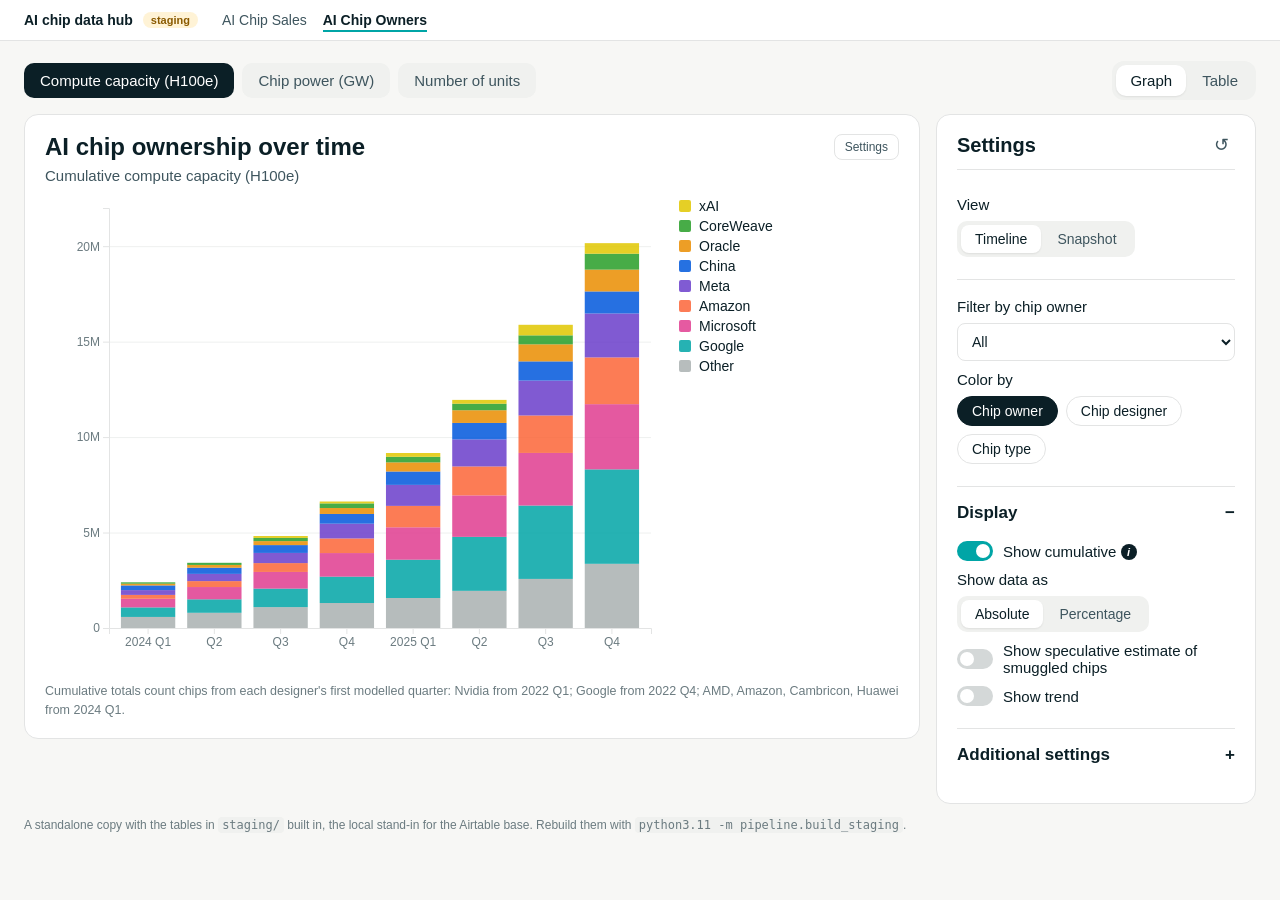
==== commit fe059924: "Rerun Trainium under the undercount rule; rebuild staging; update paths - Trainium designer cost tot" ====
--- a/staging/viewer-owners.html
+++ b/staging/viewer-owners.html
@@ -206,7 +206,7 @@
   <p class="source">A standalone copy with the tables in <code>staging/</code> built in, the local stand-in for the Airtable base. Rebuild them with <code>python3.11 -m pipeline.build_staging</code>.</p>
 </main>
 <script>
-window.HUB_DATA = {"sales_quarterly_by_chip":"Name,Designer,Chip type,Start date,End date,Number of units (5th percentile),Number of units (median),Number of units (95th percentile),H100e (5th percentile),H100e (median),H100e (95th percentile),Power (MW) (5th percentile),Power (MW) (median),Power (MW) (95th percentile),Cost (USD) (5th percentile),Cost (USD) (median),Cost (USD) (95th percentile),Incomplete,Source,Notes\nAMD MI250X Q1 2024,AMD,MI250X,2024-01-01,2024-03-31,20432,30379,42786,3954.0,5879.0,8280.0,10.216,15.19,21.393,204316552.0,303794492.0,427859067.0,,,Generated on 2026-09-24 17:33\nAMD MI300A Q1 2024,AMD,MI300A,2024-01-01,2024-03-31,1120,3562,6350,1110.0,3530.0,6293.0,0.851,2.707,4.826,7503836.0,23866065.0,42547539.0,,,Generated on 2026-09-24 17:33\nAMD MI300X Q1 2024,AMD,MI300X,2024-01-01,2024-03-31,25001,34535,47708,33034.0,45632.0,63037.0,18.751,25.901,35.781,312512510.0,431688696.0,596345797.0,,,Generated on 2026-09-24 17:33\nAMD MI250X Q2 2024,AMD,MI250X,2024-04-01,2024-06-30,1062,6596,12371,205.0,1277.0,2394.0,0.531,3.298,6.185,10615805.0,65961933.0,123709689.0,,,Generated on 2026-09-24 17:33\nAMD MI300A Q2 2024,AMD,MI300A,2024-04-01,2024-06-30,3830,10732,17757,3796.0,10636.0,17597.0,2.911,8.157,13.495,25663531.0,71907031.0,118973009.0,,,Generated on 2026-09-24 17:33\nAMD MI300X Q2 2024,AMD,MI300X,2024-04-01,2024-06-30,63064,80709,102533,83328.0,106643.0,135479.0,47.298,60.532,76.9,788297943.0,1008864782.0,1281658927.0,,,Generated on 2026-09-24 17:33\nAMD MI250X Q3 2024,AMD,MI250X,2024-07-01,2024-09-30,1321,4386,7770,256.0,849.0,1504.0,0.661,2.193,3.885,13214838.0,43856063.0,77697995.0,,,Generated on 2026-09-24 17:33\nAMD MI300A Q3 2024,AMD,MI300A,2024-07-01,2024-09-30,32549,43161,55398,32256.0,42773.0,54899.0,24.737,32.803,42.102,218077743.0,289180586.0,371163769.0,,,Generated on 2026-09-24 17:33\nAMD MI300X Q3 2024,AMD,MI300X,2024-07-01,2024-09-30,75302,95258,118167,99498.0,125867.0,156137.0,56.477,71.444,88.626,941276223.0,1190727265.0,1477092937.0,,,Generated on 2026-09-24 17:33\nAMD MI250X Q4 2024,AMD,MI250X,2024-10-01,2024-12-31,1793,3567,5757,347.0,690.0,1114.0,0.896,1.783,2.878,17925726.0,35665556.0,57565303.0,,,Generated on 2026-09-24 17:33\nAMD MI300A Q4 2024,AMD,MI300A,2024-10-01,2024-12-31,39836,52350,65184,39478.0,51879.0,64598.0,30.276,39.786,49.54,266903255.0,350743150.0,436732221.0,,,Generated on 2026-09-24 17:33\nAMD MI300X Q4 2024,AMD,MI300X,2024-10-01,2024-12-31,91958,115620,142528,121506.0,152771.0,188325.0,68.969,86.715,106.896,1149475228.0,1445244821.0,1781596921.0,,,Generated on 2026-09-24 17:33\nAMD MI300A Q1 2025,AMD,MI300A,2025-01-01,2025-03-31,2207,4642,7749,2187.0,4600.0,7679.0,1.677,3.528,5.889,14784034.0,31101574.0,51915376.0,,,Generated on 2026-09-24 17:33\nAMD MI300X Q1 2025,AMD,MI300X,2025-01-01,2025-03-31,63198,85464,112740,83505.0,112926.0,148965.0,47.399,64.098,84.555,789976606.0,1068303020.0,1409244636.0,,,Generated on 2026-09-24 17:33\nAMD MI325X Q1 2025,AMD,MI325X,2025-01-01,2025-03-31,19778,32505,52008,25985.0,42705.0,68328.0,19.778,32.505,52.008,296673415.0,487575681.0,780121837.0,,,Generated on 2026-09-24 17:33\nAMD MI300X Q2 2025,AMD,MI300X,2025-04-01,2025-06-30,30980,45976,65350,40935.0,60749.0,86348.0,23.235,34.482,49.012,387251066.0,574701062.0,816870771.0,,,Generated on 2026-09-24 17:33\nAMD MI325X Q2 2025,AMD,MI325X,2025-04-01,2025-06-30,15826,26392,43454,20792.0,34673.0,57090.0,15.826,26.392,43.454,237386600.0,395878017.0,651816284.0,,,Generated on 2026-09-24 17:33\nAMD MI350X Q2 2025,AMD,MI350X,2025-04-01,2025-06-30,1660,4081,7018,3870.0,9514.0,16363.0,1.66,4.081,7.018,39006156.0,95891913.0,164924853.0,,,Generated on 2026-09-24 17:33\nAMD MI300X Q3 2025,AMD,MI300X,2025-07-01,2025-09-30,28689,45935,67010,37907.0,60694.0,88543.0,21.517,34.451,50.258,358609024.0,574182581.0,837631115.0,,,Generated on 2026-09-24 17:33\nAMD MI325X Q3 2025,AMD,MI325X,2025-07-01,2025-09-30,7876,19635,35450,10347.0,25796.0,46574.0,7.876,19.635,35.45,118136100.0,294522227.0,531746818.0,,,Generated on 2026-09-24 17:33\nAMD MI350X Q3 2025,AMD,MI350X,2025-07-01,2025-09-30,27483,36199,46787,64076.0,84398.0,109083.0,27.483,36.199,46.787,645853928.0,850681971.0,1099492493.0,,,Generated on 2026-09-24 17:33\nAMD MI355X Q3 2025,AMD,MI355X,2025-07-01,2025-09-30,8145,12412,17503,20716.0,31567.0,44516.0,11.404,17.376,24.504,223998629.0,341322597.0,481334401.0,,,Generated on 2026-09-24 17:33\nAMD MI300X Q4 2025,AMD,MI300X,2025-10-01,2025-12-31,6703,11197,17239,8856.0,14795.0,22778.0,5.027,8.398,12.929,83781657.0,139964571.0,215486566.0,,,Generated on 2026-09-24 17:33\nAMD MI308X Q4 2025,AMD,MI308X,2025-10-01,2025-12-31,25910,31784,39002,8559.0,10499.0,12883.0,19.433,23.838,29.251,310920977.0,381406400.0,468022424.0,,,Generated on 2026-09-24 17:33\nAMD MI325X Q4 2025,AMD,MI325X,2025-10-01,2025-12-31,6190,12777,23246,8133.0,16787.0,30540.0,6.19,12.777,23.246,92855711.0,191659470.0,348684748.0,,,Generated on 2026-09-24 17:33\nAMD MI350X Q4 2025,AMD,MI350X,2025-10-01,2025-12-31,24246,35183,47205,56530.0,82029.0,110057.0,24.246,35.183,47.205,569786863.0,826803489.0,1109309959.0,,,Generated on 2026-09-24 17:33\nAMD MI355X Q4 2025,AMD,MI355X,2025-10-01,2025-12-31,27311,37064,48994,69460.0,94264.0,124607.0,38.235,51.889,68.592,751048555.0,1019248359.0,1347336296.0,,,Generated on 2026-09-24 17:33\nAMD MI300X Q1 2026,AMD,MI300X,2026-01-01,2026-03-31,9509,15390,23625,12564.0,20336.0,31216.0,7.132,11.543,17.719,118858820.0,192380500.0,295312155.0,,,Generated on 2026-09-24 17:33\nAMD MI325X Q1 2026,AMD,MI325X,2026-01-01,2026-03-31,7488,13089,22039,9837.0,17196.0,28954.0,7.488,13.089,22.039,112312882.0,196332898.0,330578381.0,,,Generated on 2026-09-24 17:33\nAMD MI350X Q1 2026,AMD,MI350X,2026-01-01,2026-03-31,22639,32186,43874,52782.0,75041.0,102291.0,22.639,32.186,43.874,532007642.0,756367628.0,1031036352.0,,,Generated on 2026-09-24 17:33\nAMD MI355X Q1 2026,AMD,MI355X,2026-01-01,2026-03-31,33649,45995,57419,85580.0,116979.0,146035.0,47.109,64.393,80.387,925353327.0,1264855542.0,1579030333.0,,,Generated on 2026-09-24 17:33\nAMD MI300X Q2 2026,AMD,MI300X,2026-04-01,2026-06-30,10504,16816,25386,13879.0,22220.0,33543.0,7.878,12.612,19.039,131296730.0,210205062.0,317321081.0,,,Generated on 2026-09-24 17:33\nAMD MI325X Q2 2026,AMD,MI325X,2026-04-01,2026-06-30,8378,14242,23871,11007.0,18711.0,31362.0,8.378,14.242,23.871,125666146.0,213633886.0,358065737.0,,,Generated on 2026-09-24 17:33\nAMD MI350X Q2 2026,AMD,MI350X,2026-04-01,2026-06-30,12700,23312,34088,29610.0,54352.0,79476.0,12.7,23.312,34.088,298448576.0,547842139.0,801070634.0,,,Generated on 2026-09-24 17:33\nAMD MI355X Q2 2026,AMD,MI355X,2026-04-01,2026-06-30,51931,65031,79538,132077.0,165395.0,202290.0,72.704,91.044,111.354,1428108455.0,1788362313.0,2187302124.0,,,Generated on 2026-09-24 17:33\nAmazon Trainium1 Q1 2024,Amazon,Trainium1,2024-01-01,2024-03-31,49290,111085,249742,10461.0,23575.0,53002.0,14.787,33.326,74.922,,,,,,Generated on 2026-10-16 18:17\nAmazon Trainium2 Q1 2024,Amazon,Trainium2,2024-01-01,2024-03-31,6733,12897,22906,4419.0,8466.0,15035.0,3.366,6.449,11.453,26930728.0,51588671.0,91622948.0,,,Generated on 2026-10-16 18:17\nAmazon Trainium1 Q2 2024,Amazon,Trainium1,2024-04-01,2024-06-30,49290,111085,249742,10461.0,23575.0,53002.0,14.787,33.326,74.922,,,,,,Generated on 2026-10-16 18:17\nAmazon Trainium2 Q2 2024,Amazon,Trainium2,2024-04-01,2024-06-30,19125,31600,48246,12554.0,20742.0,31668.0,9.563,15.8,24.123,76501101.0,126399424.0,192983106.0,,,Generated on 2026-10-16 18:17\nAmazon Trainium1 Q3 2024,Amazon,Trainium1,2024-07-01,2024-09-30,49290,111085,249742,10461.0,23575.0,53002.0,14.787,33.326,74.922,,,,,,Generated on 2026-10-16 18:17\nAmazon Trainium2 Q3 2024,Amazon,Trainium2,2024-07-01,2024-09-30,51092,77803,107260,33536.0,51069.0,70405.0,25.546,38.901,53.63,204367374.0,311211528.0,429041214.0,,,Generated on 2026-10-16 18:17\nAmazon Trainium1 Q4 2024,Amazon,Trainium1,2024-10-01,2024-12-31,49290,111085,249742,10461.0,23575.0,53002.0,14.787,33.326,74.922,,,,,,Generated on 2026-10-16 18:17\nAmazon Trainium2 Q4 2024,Amazon,Trainium2,2024-10-01,2024-12-31,124018,189973,265182,81404.0,124697.0,174063.0,62.009,94.987,132.591,496072135.0,759892804.0,1060727351.0,,,Generated on 2026-10-16 18:17\nAmazon Trainium2 Q1 2025,Amazon,Trainium2,2025-01-01,2025-03-31,179788,212312,249519,118011.0,139360.0,163782.0,89.894,106.156,124.759,719150025.0,849246781.0,998074688.0,,,Generated on 2026-10-16 18:17\nAmazon Trainium2 Q2 2025,Amazon,Trainium2,2025-04-01,2025-06-30,213357,246997,285274,140046.0,162127.0,187252.0,106.678,123.499,142.637,853426661.0,987988798.0,1141096118.0,,,Generated on 2026-10-16 18:17\nAmazon Trainium2 Q3 2025,Amazon,Trainium2,2025-07-01,2025-09-30,249040,287426,330922,163468.0,188664.0,217214.0,124.52,143.713,165.461,996161452.0,1149704299.0,1323687367.0,,,Generated on 2026-10-16 18:17\nAmazon Trainium2 Q4 2025,Amazon,Trainium2,2025-10-01,2025-12-31,285784,334579,390921,187587.0,219615.0,256597.0,142.892,167.289,195.46,1143137488.0,1338315636.0,1563683333.0,,,Generated on 2026-10-16 18:17\nAmazon Trainium2 Q1 2026,Amazon,Trainium2,2026-01-01,2026-03-31,224366,343364,526041,147272.0,225381.0,345289.0,112.183,171.682,263.021,897463820.0,1373456044.0,2104165114.0,,,Generated on 2026-10-16 18:17\nAmazon Trainium2 Q2 2026,Amazon,Trainium2,2026-04-01,2026-06-30,161044,253091,396495,105708.0,166127.0,260256.0,80.522,126.546,198.248,644174956.0,1012364805.0,1585981519.0,,,Generated on 2026-10-16 18:17\nAmazon Trainium3 Q2 2026,Amazon,Trainium3,2026-04-01,2026-06-30,29714,93045,294872,37792.0,118340.0,375034.0,20.8,65.132,206.41,,,,,,Generated on 2026-10-16 18:17\nCambricon Siyuan 590 Q1 2024,Cambricon,Siyuan 590,2024-01-01,2024-03-31,525,547,591,136.0,142.0,153.0,0.105,0.1094,0.1182,,,,,,Cambricon methodology: https://docs.google.com/document/d/1LmVwqNAxL33wipBo7boVf5TRJusubmiLmACy2m0E2ew/edit?usp=sharing; quarterly allocation proportional to reported quarterly revenue\nCambricon Siyuan 590 Q2 2024,Cambricon,Siyuan 590,2024-04-01,2024-06-30,799,832,899,207.0,215.0,233.0,0.1598,0.1664,0.1798,,,,,,Cambricon methodology: https://docs.google.com/document/d/1LmVwqNAxL33wipBo7boVf5TRJusubmiLmACy2m0E2ew/edit?usp=sharing; quarterly allocation proportional to reported quarterly revenue\nCambricon Siyuan 590 Q3 2024,Cambricon,Siyuan 590,2024-07-01,2024-09-30,2462,2565,2770,637.0,664.0,717.0,0.4924,0.513,0.554,,,,,,Cambricon methodology: https://docs.google.com/document/d/1LmVwqNAxL33wipBo7boVf5TRJusubmiLmACy2m0E2ew/edit?usp=sharing; quarterly allocation proportional to reported quarterly revenue\nCambricon Siyuan 590 Q4 2024,Cambricon,Siyuan 590,2024-10-01,2024-12-31,20214,21056,22740,5229.0,5447.0,5882.0,4.0428,4.2112,4.548,,,,,,Cambricon methodology: https://docs.google.com/document/d/1LmVwqNAxL33wipBo7boVf5TRJusubmiLmACy2m0E2ew/edit?usp=sharing; quarterly allocation proportional to reported quarterly revenue\nCambricon Siyuan 590 Q1 2025,Cambricon,Siyuan 590,2025-01-01,2025-03-31,17106,18817,25659,4425.0,4869.0,6638.0,3.4212,3.7634,5.1318,,,,,,Cambricon methodology: https://docs.google.com/document/d/1LmVwqNAxL33wipBo7boVf5TRJusubmiLmACy2m0E2ew/edit?usp=sharing; quarterly allocation proportional to reported quarterly revenue\nCambricon Siyuan 590 Q2 2025,Cambricon,Siyuan 590,2025-04-01,2025-06-30,27230,29953,40845,7044.0,7749.0,10567.0,5.446,5.9906,8.169,,,,,,Cambricon methodology: https://docs.google.com/document/d/1LmVwqNAxL33wipBo7boVf5TRJusubmiLmACy2m0E2ew/edit?usp=sharing; quarterly allocation proportional to reported quarterly revenue\nCambricon Siyuan 590 Q3 2025,Cambricon,Siyuan 590,2025-07-01,2025-09-30,26578,29235,39866,6877.0,7563.0,10313.0,5.3156,5.847,7.9732,,,,,,Cambricon methodology: https://docs.google.com/document/d/1LmVwqNAxL33wipBo7boVf5TRJusubmiLmACy2m0E2ew/edit?usp=sharing; quarterly allocation proportional to reported quarterly revenue\nCambricon Siyuan 590 Q4 2025,Cambricon,Siyuan 590,2025-10-01,2025-12-31,29086,31995,43630,7525.0,8277.0,11287.0,5.8172,6.399,8.726,,,,,,Cambricon methodology: https://docs.google.com/document/d/1LmVwqNAxL33wipBo7boVf5TRJusubmiLmACy2m0E2ew/edit?usp=sharing; quarterly allocation proportional to reported quarterly revenue\nGoogle TPU v4 Q4 2022,Google,TPU v4,2022-10-01,2022-12-31,48807,66381,87280,6782.0,9224.0,12128.0,16.594,22.57,29.675,166139812.0,225960970.0,297101066.0,true,,Based on Broadcom fiscal quarters. Generated on 2026-09-24 17:32\nGoogle TPU v4i Q4 2022,Google,TPU v4i,2022-10-01,2022-12-31,12640,20603,31385,881.0,1437.0,2189.0,2.212,3.606,5.492,29350291.0,47840903.0,72876260.0,true,,Based on Broadcom fiscal quarters. Generated on 2026-09-24 17:32\nGoogle TPU v5e Q4 2022,Google,TPU v5e,2022-10-01,2022-12-31,9820,15662,23488,1950.0,3110.0,4664.0,2.21,3.524,5.285,27202232.0,43384385.0,65060911.0,true,,Based on Broadcom fiscal quarters. Generated on 2026-09-24 17:32\nGoogle TPU v4 Q1 2023,Google,TPU v4,2023-01-01,2023-03-31,86866,119447,158511,12071.0,16598.0,22027.0,29.535,40.612,53.894,295692797.0,406596708.0,539571751.0,,,Based on Broadcom fiscal quarters. Generated on 2026-09-24 17:32\nGoogle TPU v4i Q1 2023,Google,TPU v4i,2023-01-01,2023-03-31,5912,9637,14680,412.0,672.0,1024.0,1.035,1.686,2.569,13728362.0,22377196.0,34087283.0,,,Based on Broadcom fiscal quarters. Generated on 2026-09-24 17:32\nGoogle TPU v5e Q1 2023,Google,TPU v5e,2023-01-01,2023-03-31,20241,39032,60872,4020.0,7751.0,12088.0,4.554,8.782,13.696,56067850.0,108118168.0,168615942.0,,,Based on Broadcom fiscal quarters. Generated on 2026-09-24 17:32\nGoogle TPU v4 Q2 2023,Google,TPU v4,2023-04-01,2023-06-30,43760,66489,93184,6081.0,9239.0,12949.0,14.878,22.606,31.683,148958473.0,226327973.0,317198240.0,,,Based on Broadcom fiscal quarters. Generated on 2026-09-24 17:32\nGoogle TPU v5e Q2 2023,Google,TPU v5e,2023-04-01,2023-06-30,84715,119728,165730,16823.0,23776.0,32912.0,19.061,26.939,37.289,234661288.0,331647879.0,459072412.0,,,Based on Broadcom fiscal quarters. Generated on 2026-09-24 17:32\nGoogle TPU v4 Q3 2023,Google,TPU v4,2023-07-01,2023-09-30,3028,11379,19700,421.0,1581.0,2738.0,1.029,3.869,6.698,10306075.0,38734347.0,67059700.0,,,Based on Broadcom fiscal quarters. Generated on 2026-09-24 17:32\nGoogle TPU v5e Q3 2023,Google,TPU v5e,2023-07-01,2023-09-30,181091,249913,329666,35962.0,49629.0,65467.0,40.746,56.231,74.175,501622558.0,692260109.0,913173854.0,,,Based on Broadcom fiscal quarters. Generated on 2026-09-24 17:32\nGoogle TPU v5e Q4 2023,Google,TPU v5e,2023-10-01,2023-12-31,284985,388938,507415,56594.0,77237.0,100765.0,64.122,87.511,114.168,789408514.0,1077359598.0,1405540472.0,,,Based on Broadcom fiscal quarters. Generated on 2026-09-24 17:32\nGoogle TPU v5p Q4 2023,Google,TPU v5p,2023-10-01,2023-12-31,7238,14460,22370,3357.0,6707.0,10377.0,3.908,7.808,12.08,43591764.0,87090044.0,134732532.0,,,Based on Broadcom fiscal quarters. Generated on 2026-09-24 17:32\nGoogle TPU v5e Q1 2024,Google,TPU v5e,2024-01-01,2024-03-31,304201,419415,550849,60410.0,83290.0,109390.0,68.445,94.368,123.941,842637472.0,1161778905.0,1525852539.0,,,Based on Broadcom fiscal quarters. Generated on 2026-09-24 17:32\nGoogle TPU v5p Q1 2024,Google,TPU v5p,2024-01-01,2024-03-31,59917,82804,108880,27794.0,38411.0,50506.0,32.355,44.714,58.795,360878239.0,498731456.0,655783737.0,,,Based on Broadcom fiscal quarters. Generated on 2026-09-24 17:32\nGoogle TPU v5e Q2 2024,Google,TPU v5e,2024-04-01,2024-06-30,263474,375901,518678,52322.0,74648.0,103002.0,59.282,84.578,116.702,729822677.0,1041244800.0,1436737366.0,,,Based on Broadcom fiscal quarters. Generated on 2026-09-24 17:32\nGoogle TPU v5p Q2 2024,Google,TPU v5p,2024-04-01,2024-06-30,101456,144737,194632,47062.0,67139.0,90284.0,54.786,78.158,105.102,611069976.0,871753210.0,1172271446.0,,,Based on Broadcom fiscal quarters. Generated on 2026-09-24 17:32\nGoogle TPU v5e Q3 2024,Google,TPU v5e,2024-07-01,2024-09-30,231323,359553,516192,45937.0,71402.0,102508.0,52.048,80.899,116.143,640764258.0,995961102.0,1429852649.0,,,Based on Broadcom fiscal quarters. Generated on 2026-09-24 17:32\nGoogle TPU v5p Q3 2024,Google,TPU v5p,2024-07-01,2024-09-30,108151,159924,222175,50168.0,74184.0,103061.0,58.402,86.359,119.975,651393319.0,963221173.0,1338162026.0,,,Based on Broadcom fiscal quarters. Generated on 2026-09-24 17:32\nGoogle TPU v6e Q3 2024,Google,TPU v6e,2024-07-01,2024-09-30,17332,40020,71152,16080.0,37129.0,66010.0,6.586,15.208,27.038,72378956.0,167125536.0,297129686.0,,,Based on Broadcom fiscal quarters. Generated on 2026-09-24 17:32\nGoogle TPU v5e Q4 2024,Google,TPU v5e,2024-10-01,2024-12-31,202384,301857,427762,40190.0,59944.0,84947.0,45.536,67.918,96.246,560603837.0,836144029.0,1184899705.0,,,Based on Broadcom fiscal quarters. Generated on 2026-09-24 17:32\nGoogle TPU v5p Q4 2024,Google,TPU v5p,2024-10-01,2024-12-31,92837,134593,183208,43065.0,62434.0,84985.0,50.132,72.68,98.932,559159331.0,810652282.0,1103462752.0,,,Based on Broadcom fiscal quarters. Generated on 2026-09-24 17:32\nGoogle TPU v6e Q4 2024,Google,TPU v6e,2024-10-01,2024-12-31,125435,174388,230735,116371.0,161787.0,214062.0,47.665,66.267,87.679,523816369.0,728243190.0,963548560.0,,,Based on Broadcom fiscal quarters. Generated on 2026-09-24 17:32\nGoogle TPU v5e Q1 2025,Google,TPU v5e,2025-01-01,2025-03-31,62152,95341,139526,12342.0,18933.0,27708.0,13.984,21.452,31.393,172160907.0,264095285.0,386487999.0,,,Based on Broadcom fiscal quarters. Generated on 2026-09-24 17:32\nGoogle TPU v5p Q1 2025,Google,TPU v5p,2025-01-01,2025-03-31,53948,96196,141519,25025.0,44623.0,65647.0,29.132,51.946,76.42,324930869.0,579390893.0,852369037.0,,,Based on Broadcom fiscal quarters. Generated on 2026-09-24 17:32\nGoogle TPU v6e Q1 2025,Google,TPU v6e,2025-01-01,2025-03-31,305540,406910,519527,283462.0,377507.0,481987.0,116.105,154.626,197.42,1275934815.0,1699255058.0,2169545068.0,,,Based on Broadcom fiscal quarters. Generated on 2026-09-24 17:32\nGoogle TPU v5p Q2 2025,Google,TPU v5p,2025-04-01,2025-06-30,9390,32237,53691,4356.0,14954.0,24906.0,5.071,17.408,28.993,56557432.0,194160569.0,323381904.0,,,Based on Broadcom fiscal quarters. Generated on 2026-09-24 17:32\nGoogle TPU v6e Q2 2025,Google,TPU v6e,2025-04-01,2025-06-30,509946,663772,814938,473098.0,615809.0,756052.0,193.779,252.233,309.676,2129532477.0,2771911839.0,3403181110.0,,,Based on Broadcom fiscal quarters. Generated on 2026-09-24 17:32\nGoogle TPU v6e Q3 2025,Google,TPU v6e,2025-07-01,2025-09-30,561243,737073,915991,520689.0,683813.0,849802.0,213.272,280.088,348.077,2343752190.0,3078018008.0,3825177569.0,,,Based on Broadcom fiscal quarters. Generated on 2026-09-24 17:32\nGoogle TPU v7 Q3 2025,Google,TPU v7,2025-07-01,2025-09-30,23632,51358,80444,55098.0,119740.0,187553.0,22.687,49.304,77.226,328698300.0,714339019.0,1118892726.0,,,Based on Broadcom fiscal quarters. Generated on 2026-09-24 17:32\nGoogle TPU v6e Q4 2025,Google,TPU v6e,2025-10-01,2025-12-31,269070,394689,535497,249628.0,366169.0,496803.0,102.247,149.982,203.489,1123637872.0,1648220401.0,2236235433.0,,,Based on Broadcom fiscal quarters. Generated on 2026-09-24 17:32\nGoogle TPU v7 Q4 2025,Google,TPU v7,2025-10-01,2025-12-31,144931,198027,258715,337904.0,461695.0,603189.0,139.134,190.105,248.367,2015843735.0,2754351215.0,3598468757.0,,,Based on Broadcom fiscal quarters. Generated on 2026-09-24 17:32\nGoogle TPU v6e Q1 2026,Google,TPU v6e,2026-01-01,2026-03-31,63678,142098,232057,59077.0,131830.0,215289.0,24.198,53.997,88.182,265920632.0,593402604.0,969069174.0,,,Based on Broadcom fiscal quarters. Generated on 2026-09-24 17:32\nGoogle TPU v7 Q1 2026,Google,TPU v7,2026-01-01,2026-03-31,233339,306846,388725,544026.0,715405.0,906305.0,224.006,294.572,373.176,3245518626.0,4267919372.0,5406778447.0,,,Based on Broadcom fiscal quarters. Generated on 2026-09-24 17:32\nGoogle TPU v6e Q2 2026,Google,TPU v6e,2026-04-01,2026-06-30,335,38608,75626,311.0,35818.0,70161.0,0.127,14.671,28.738,1398771.0,161228151.0,315814696.0,true,,Based on Broadcom fiscal quarters. Generated on 2026-09-24 17:32\nGoogle TPU v7 Q2 2026,Google,TPU v7,2026-04-01,2026-06-30,91538,122139,157115,213418.0,284766.0,366312.0,87.876,117.254,150.831,1273195344.0,1698836704.0,2185318409.0,true,,Based on Broadcom fiscal quarters. Generated on 2026-09-24 17:32\nHuawei Ascend 910B Q1 2024,Huawei,Ascend 910B,2024-01-01,2024-03-31,87500,100000,125000,27362.75,35378.75,45990.5,35.0,40.0,50.0,1312500000.0,1500000000.0,1875000000.0,,see methodology,Confidence intervals in units are relatively unprincipled due to lack of revenue model. Don't take them too literally. H100e conversion incorporates some uncertainty over average chip specifications. See methodology\nHuawei Ascend 910C Q1 2024,Huawei,Ascend 910C,2024-01-01,2024-03-31,6250,12500,25000,4876.75,9649.0,18995.25,4.375,8.75,17.5,125000000.0,250000000.0,500000000.0,,see methodology,Confidence intervals in units are relatively unprincipled due to lack of revenue model. Don't take them too literally. H100e conversion incorporates some uncertainty over average chip specifications. See methodology\nHuawei Ascend 910B Q2 2024,Huawei,Ascend 910B,2024-04-01,2024-06-30,87500,100000,125000,27362.75,35378.75,45990.5,35.0,40.0,50.0,1312500000.0,1500000000.0,1875000000.0,,see methodology,Confidence intervals in units are relatively unprincipled due to lack of revenue model. Don't take them too literally. H100e conversion incorporates some uncertainty over average chip specifications. See methodology\nHuawei Ascend 910C Q2 2024,Huawei,Ascend 910C,2024-04-01,2024-06-30,6250,12500,25000,4876.75,9649.0,18995.25,4.375,8.75,17.5,125000000.0,250000000.0,500000000.0,,see methodology,Confidence intervals in units are relatively unprincipled due to lack of revenue model. Don't take them too literally. H100e conversion incorporates some uncertainty over average chip specifications. See methodology\nHuawei Ascend 910B Q3 2024,Huawei,Ascend 910B,2024-07-01,2024-09-30,87500,100000,125000,27362.75,35378.75,45990.5,35.0,40.0,50.0,1312500000.0,1500000000.0,1875000000.0,,see methodology,Confidence intervals in units are relatively unprincipled due to lack of revenue model. Don't take them too literally. H100e conversion incorporates some uncertainty over average chip specifications. See methodology\nHuawei Ascend 910C Q3 2024,Huawei,Ascend 910C,2024-07-01,2024-09-30,6250,12500,25000,4876.75,9649.0,18995.25,4.375,8.75,17.5,125000000.0,250000000.0,500000000.0,,see methodology,Confidence intervals in units are relatively unprincipled due to lack of revenue model. Don't take them too literally. H100e conversion incorporates some uncertainty over average chip specifications. See methodology\nHuawei Ascend 910B Q4 2024,Huawei,Ascend 910B,2024-10-01,2024-12-31,87500,100000,125000,27362.75,35378.75,45990.5,35.0,40.0,50.0,1312500000.0,1500000000.0,1875000000.0,,see methodology,Confidence intervals in units are relatively unprincipled due to lack of revenue model. Don't take them too literally. H100e conversion incorporates some uncertainty over average chip specifications. See methodology\nHuawei Ascend 910C Q4 2024,Huawei,Ascend 910C,2024-10-01,2024-12-31,6250,12500,25000,4876.75,9649.0,18995.25,4.375,8.75,17.5,125000000.0,250000000.0,500000000.0,,see methodology,Confidence intervals in units are relatively unprincipled due to lack of revenue model. Don't take them too literally. H100e conversion incorporates some uncertainty over average chip specifications. See methodology\nHuawei Ascend 910B Q1 2025,Huawei,Ascend 910B,2025-01-01,2025-03-31,37500,50000,66500,11946.5,16816.5,23883.25,15.0,20.0,26.6,562500000.0,750000000.0,997500000.0,,see methodology,Confidence intervals in units are relatively unprincipled due to lack of revenue model. Don't take them too literally. H100e conversion incorporates some uncertainty over average chip specifications. See methodology\nHuawei Ascend 910C Q1 2025,Huawei,Ascend 910C,2025-01-01,2025-03-31,125000,150000,175000,97198.5,115147.25,136010.75,87.5,105.0,122.5,2500000000.0,3000000000.0,3500000000.0,,see methodology,Confidence intervals in units are relatively unprincipled due to lack of revenue model. Don't take them too literally. H100e conversion incorporates some uncertainty over average chip specifications. See methodology\nHuawei Ascend 910B Q2 2025,Huawei,Ascend 910B,2025-04-01,2025-06-30,37500,50000,66500,11946.5,16816.5,23883.25,15.0,20.0,26.6,562500000.0,750000000.0,997500000.0,,see methodology,Confidence intervals in units are relatively unprincipled due to lack of revenue model. Don't take them too literally. H100e conversion incorporates some uncertainty over average chip specifications. See methodology\nHuawei Ascend 910C Q2 2025,Huawei,Ascend 910C,2025-04-01,2025-06-30,125000,150000,175000,97198.5,115147.25,136010.75,87.5,105.0,122.5,2500000000.0,3000000000.0,3500000000.0,,see methodology,Confidence intervals in units are relatively unprincipled due to lack of revenue model. Don't take them too literally. H100e conversion incorporates some uncertainty over average chip specifications. See methodology\nHuawei Ascend 910B Q3 2025,Huawei,Ascend 910B,2025-07-01,2025-09-30,37500,50000,66500,11946.5,16816.5,23883.25,15.0,20.0,26.6,562500000.0,750000000.0,997500000.0,,see methodology,Confidence intervals in units are relatively unprincipled due to lack of revenue model. Don't take them too literally. H100e conversion incorporates some uncertainty over average chip specifications. See methodology\nHuawei Ascend 910C Q3 2025,Huawei,Ascend 910C,2025-07-01,2025-09-30,125000,150000,175000,97198.5,115147.25,136010.75,87.5,105.0,122.5,2500000000.0,3000000000.0,3500000000.0,,see methodology,Confidence intervals in units are relatively unprincipled due to lack of revenue model. Don't take them too literally. H100e conversion incorporates some uncertainty over average chip specifications. See methodology\nHuawei Ascend 910B Q4 2025,Huawei,Ascend 910B,2025-10-01,2025-12-31,37500,50000,66500,11946.5,16816.5,23883.25,15.0,20.0,26.6,562500000.0,750000000.0,997500000.0,,see methodology,Confidence intervals in units are relatively unprincipled due to lack of revenue model. Don't take them too literally. H100e conversion incorporates some uncertainty over average chip specifications. See methodology\nHuawei Ascend 910C Q4 2025,Huawei,Ascend 910C,2025-10-01,2025-12-31,125000,150000,175000,97198.5,115147.25,136010.75,87.5,105.0,122.5,2500000000.0,3000000000.0,3500000000.0,,see methodology,Confidence intervals in units are relatively unprincipled due to lack of revenue model. Don't take them too literally. H100e conversion incorporates some uncertainty over average chip specifications. See methodology\nNvidia A100 Q1 2022,Nvidia,A100,2022-01-01,2022-03-31,163481,212120,276445,51547.0,66884.0,87166.0,65.393,84.848,110.578,1961776670.0,2545445964.0,3317344513.0,,,Based on Nvidia fiscal quarters. Generated on 2026-09-24 17:33\nNvidia A100 Q2 2022,Nvidia,A100,2022-04-01,2022-06-30,174698,226674,295412,55084.0,71473.0,93147.0,69.879,90.669,118.165,2096370269.0,2720083954.0,3544940929.0,,,Based on Nvidia fiscal quarters. Generated on 2026-09-24 17:33\nNvidia A100 Q3 2022,Nvidia,A100,2022-07-01,2022-09-30,166266,215733,281153,52425.0,68023.0,88651.0,66.506,86.293,112.461,1995186026.0,2588795298.0,3373839397.0,,,Based on Nvidia fiscal quarters. Generated on 2026-09-24 17:33\nNvidia H100/H200 Q3 2022,Nvidia,H100/H200,2022-07-01,2022-09-30,5126,6119,7200,5126.0,6119.0,7200.0,3.589,4.283,5.04,128162110.0,152978175.0,179999267.0,,,Based on Nvidia fiscal quarters. Generated on 2026-09-24 17:33\nNvidia A100 Q4 2022,Nvidia,A100,2022-10-01,2022-12-31,87628,113699,148178,27630.0,35851.0,46722.0,35.051,45.48,59.271,1051534984.0,1364388476.0,1778135025.0,,,Based on Nvidia fiscal quarters. Generated on 2026-09-24 17:33\nNvidia A800 Q4 2022,Nvidia,A800,2022-10-01,2022-12-31,21518,28133,36493,6785.0,8870.0,11507.0,8.607,11.253,14.597,258214105.0,337590659.0,437913225.0,,,Based on Nvidia fiscal quarters. Generated on 2026-09-24 17:33\nNvidia H100/H200 Q4 2022,Nvidia,H100/H200,2022-10-01,2022-12-31,27212,32481,38219,27212.0,32481.0,38219.0,19.049,22.737,26.753,680305298.0,812033002.0,955465350.0,,,Based on Nvidia fiscal quarters. Generated on 2026-09-24 17:33\nNvidia A100 Q1 2023,Nvidia,A100,2023-01-01,2023-03-31,45490,59024,76923,14343.0,18611.0,24255.0,18.196,23.61,30.769,545880362.0,708291105.0,923078173.0,,,Based on Nvidia fiscal quarters. Generated on 2026-09-24 17:33\nNvidia A800 Q1 2023,Nvidia,A800,2023-01-01,2023-03-31,22416,29307,38016,7068.0,9241.0,11987.0,8.966,11.723,15.206,268989412.0,351678360.0,456187399.0,,,Based on Nvidia fiscal quarters. Generated on 2026-09-24 17:33\nNvidia H100/H200 Q1 2023,Nvidia,H100/H200,2023-01-01,2023-03-31,47452,56640,66645,47452.0,56640.0,66645.0,33.217,39.648,46.652,1186306613.0,1416011493.0,1666126761.0,,,Based on Nvidia fiscal quarters. Generated on 2026-09-24 17:33\nNvidia H800 Q1 2023,Nvidia,H800,2023-01-01,2023-03-31,5923,7342,9137,5923.0,7342.0,9137.0,4.146,5.139,6.396,177691700.0,220261749.0,274107248.0,,,Based on Nvidia fiscal quarters. Generated on 2026-09-24 17:33\nNvidia A100 Q2 2023,Nvidia,A100,2023-04-01,2023-06-30,49717,64509,84071,15676.0,20340.0,26508.0,19.887,25.804,33.628,596603755.0,774105760.0,1008850917.0,,,Based on Nvidia fiscal quarters. Generated on 2026-09-24 17:33\nNvidia A800 Q2 2023,Nvidia,A800,2023-04-01,2023-06-30,20183,26387,34228,6364.0,8320.0,10793.0,8.073,10.555,13.691,242191769.0,316642961.0,410740454.0,,,Based on Nvidia fiscal quarters. Generated on 2026-09-24 17:33\nNvidia H100/H200 Q2 2023,Nvidia,H100/H200,2023-04-01,2023-06-30,126851,151414,178158,126851.0,151414.0,178158.0,88.796,105.99,124.711,3171286375.0,3785343439.0,4453962440.0,,,Based on Nvidia fiscal quarters. Generated on 2026-09-24 17:33\nNvidia H800 Q2 2023,Nvidia,H800,2023-04-01,2023-06-30,25748,31916,39718,25748.0,31916.0,39718.0,18.023,22.341,27.803,772430646.0,957483803.0,1191551654.0,,,Based on Nvidia fiscal quarters. Generated on 2026-09-24 17:33\nNvidia A100 Q3 2023,Nvidia,A100,2023-07-01,2023-09-30,42353,54953,71618,13354.0,17327.0,22582.0,16.941,21.981,28.647,508230618.0,659439780.0,859412837.0,,,Based on Nvidia fiscal quarters. Generated on 2026-09-24 17:33\nNvidia A800 Q3 2023,Nvidia,A800,2023-07-01,2023-09-30,21803,28505,36976,6875.0,8988.0,11659.0,8.721,11.402,14.79,261634224.0,342062142.0,443713509.0,,,Based on Nvidia fiscal quarters. Generated on 2026-09-24 17:33\nNvidia H100/H200 Q3 2023,Nvidia,H100/H200,2023-07-01,2023-09-30,217897,260089,306029,217897.0,260089.0,306029.0,152.528,182.062,214.22,5447427727.0,6502214676.0,7650724540.0,,,Based on Nvidia fiscal quarters. Generated on 2026-09-24 17:33\nNvidia H800 Q3 2023,Nvidia,H800,2023-07-01,2023-09-30,45446,56334,70105,45446.0,56334.0,70105.0,31.812,39.434,49.074,1363387068.0,1690017144.0,2103161136.0,,,Based on Nvidia fiscal quarters. Generated on 2026-09-24 17:33\nNvidia A100 Q4 2023,Nvidia,A100,2023-10-01,2023-12-31,11652,15118,19703,3674.0,4767.0,6213.0,4.661,6.047,7.881,139820142.0,181419538.0,236434447.0,,,Based on Nvidia fiscal quarters. Generated on 2026-09-24 17:33\nNvidia A800 Q4 2023,Nvidia,A800,2023-10-01,2023-12-31,6953,9090,11791,2192.0,2866.0,3718.0,2.781,3.636,4.716,83431871.0,109079325.0,141494670.0,,,Based on Nvidia fiscal quarters. Generated on 2026-09-24 17:33\nNvidia H100/H200 Q4 2023,Nvidia,H100/H200,2023-10-01,2023-12-31,354812,423514,498321,354812.0,423514.0,498321.0,248.368,296.46,348.825,8870293826.0,10587851292.0,12458022035.0,,,Based on Nvidia fiscal quarters. Generated on 2026-09-24 17:33\nNvidia H800 Q4 2023,Nvidia,H800,2023-10-01,2023-12-31,16004,19838,24688,16004.0,19838.0,24688.0,11.203,13.887,17.282,480128452.0,595154035.0,740646236.0,,,Based on Nvidia fiscal quarters. Generated on 2026-09-24 17:33\nNvidia H100/H200 Q1 2024,Nvidia,H100/H200,2024-01-01,2024-03-31,462666,552252,649798,462666.0,552252.0,649798.0,323.866,386.576,454.859,11566647602.0,13806300801.0,16244958005.0,,,Based on Nvidia fiscal quarters. Generated on 2026-09-24 17:33\nNvidia H20 Q1 2024,Nvidia,H20,2024-01-01,2024-03-31,106730,138720,180461,15964.0,20748.0,26992.0,42.692,55.488,72.184,1280760482.0,1664635459.0,2165534032.0,,,Based on Nvidia fiscal quarters. Generated on 2026-09-24 17:33\nNvidia H100/H200 Q2 2024,Nvidia,H100/H200,2024-04-01,2024-06-30,545290,650875,765841,545290.0,650875.0,765841.0,381.703,455.612,536.089,13632251899.0,16271868634.0,19146028066.0,,,Based on Nvidia fiscal quarters. Generated on 2026-09-24 17:33\nNvidia H20 Q2 2024,Nvidia,H20,2024-04-01,2024-06-30,171625,223065,290186,25670.0,33364.0,43403.0,68.65,89.226,116.074,2059494479.0,2676774920.0,3482232194.0,,,Based on Nvidia fiscal quarters. Generated on 2026-09-24 17:33\nNvidia H100/H200 Q3 2024,Nvidia,H100/H200,2024-07-01,2024-09-30,665519,794383,934698,665519.0,794383.0,934698.0,465.863,556.068,654.289,16637967616.0,19859581924.0,23367452223.0,,,Based on Nvidia fiscal quarters. Generated on 2026-09-24 17:33\nNvidia H20 Q3 2024,Nvidia,H20,2024-07-01,2024-09-30,209465,272247,354168,31330.0,40720.0,52973.0,83.786,108.899,141.667,2513583428.0,3266965338.0,4250014370.0,,,Based on Nvidia fiscal quarters. Generated on 2026-09-24 17:33\nNvidia B200 Q4 2024,Nvidia,B200,2024-10-01,2024-12-31,171211,200738,235125,432570.0,507169.0,594050.0,205.453,240.885,282.15,6334813486.0,7427293851.0,8699623053.0,,,Based on Nvidia fiscal quarters. Generated on 2026-09-24 17:33\nNvidia H100/H200 Q4 2024,Nvidia,H100/H200,2024-10-01,2024-12-31,570617,681106,801412,570617.0,681106.0,801412.0,399.432,476.774,560.988,14265423853.0,17027641851.0,20035296259.0,,,Based on Nvidia fiscal quarters. Generated on 2026-09-24 17:33\nNvidia H20 Q4 2024,Nvidia,H20,2024-10-01,2024-12-31,249576,324380,421988,37329.0,48518.0,63117.0,99.83,129.752,168.795,2994914366.0,3892562832.0,5063857819.0,,,Based on Nvidia fiscal quarters. Generated on 2026-09-24 17:33\nNvidia B200 Q1 2025,Nvidia,B200,2025-01-01,2025-03-31,443200,519632,608648,1119757.0,1312866.0,1537766.0,531.84,623.559,730.377,16398389247.0,19226399623.0,22519969285.0,,,Based on Nvidia fiscal quarters. Generated on 2026-09-24 17:33\nNvidia H100/H200 Q1 2025,Nvidia,H100/H200,2025-01-01,2025-03-31,275646,329019,387135,275646.0,329019.0,387135.0,192.952,230.313,270.994,6891141015.0,8225474571.0,9678370108.0,,,Based on Nvidia fiscal quarters. Generated on 2026-09-24 17:33\nNvidia H20 Q1 2025,Nvidia,H20,2025-01-01,2025-03-31,278272,361677,470508,41621.0,54096.0,70374.0,111.309,144.671,188.203,3339267832.0,4340127382.0,5646097168.0,,,Based on Nvidia fiscal quarters. Generated on 2026-09-24 17:33\nNvidia B200 Q2 2025,Nvidia,B200,2025-04-01,2025-06-30,370575,434483,508912,936268.0,1097733.0,1285780.0,444.69,521.379,610.694,13711268012.0,16075866609.0,18829735643.0,,,Based on Nvidia fiscal quarters. Generated on 2026-09-24 17:33\nNvidia B300 Q2 2025,Nvidia,B300,2025-04-01,2025-06-30,182304,215192,252850,460597.0,543690.0,638834.0,255.226,301.269,353.991,7839083414.0,9253269799.0,10872566220.0,,,Based on Nvidia fiscal quarters. Generated on 2026-09-24 17:33\nNvidia H100/H200 Q2 2025,Nvidia,H100/H200,2025-04-01,2025-06-30,191607,228708,269105,191607.0,228708.0,269105.0,134.125,160.096,188.374,4790175358.0,5717698348.0,6727636235.0,,,Based on Nvidia fiscal quarters. Generated on 2026-09-24 17:33\nNvidia H20 Q2 2025,Nvidia,H20,2025-04-01,2025-06-30,117481,152693,198639,17572.0,22838.0,29711.0,46.992,61.077,79.456,1409770836.0,1832313344.0,2383667176.0,,,Based on Nvidia fiscal quarters. Generated on 2026-09-24 17:33\nNvidia B200 Q3 2025,Nvidia,B200,2025-07-01,2025-09-30,295183,346089,405375,745787.0,874403.0,1024192.0,354.219,415.306,486.45,10921752654.0,12805280931.0,14998883769.0,,,Based on Nvidia fiscal quarters. Generated on 2026-09-24 17:33\nNvidia B300 Q3 2025,Nvidia,B300,2025-07-01,2025-09-30,458975,541775,636584,1159614.0,1368810.0,1608348.0,642.565,758.485,891.218,19735929844.0,23296331207.0,27373124230.0,,,Based on Nvidia fiscal quarters. Generated on 2026-09-24 17:33\nNvidia H100/H200 Q3 2025,Nvidia,H100/H200,2025-07-01,2025-09-30,106655,127307,149794,106655.0,127307.0,149794.0,74.659,89.115,104.856,2666387298.0,3182680614.0,3744849085.0,,,Based on Nvidia fiscal quarters. Generated on 2026-09-24 17:33\nNvidia H20 Q3 2025,Nvidia,H20,2025-07-01,2025-09-30,13170,17118,22268,1970.0,2560.0,3331.0,5.268,6.847,8.907,158041327.0,205410145.0,267219262.0,,,Based on Nvidia fiscal quarters. Generated on 2026-09-24 17:33\nNvidia B200 Q4 2025,Nvidia,B200,2025-10-01,2025-12-31,356193,417621,489162,899933.0,1055132.0,1235881.0,427.432,501.145,586.994,13179152983.0,15451984834.0,18098980083.0,,,Based on Nvidia fiscal quarters. Generated on 2026-09-24 17:33\nNvidia B300 Q4 2025,Nvidia,B300,2025-10-01,2025-12-31,630061,743725,873874,1591866.0,1879042.0,2207869.0,882.085,1041.215,1223.424,27092602491.0,31980162369.0,37576601638.0,,,Based on Nvidia fiscal quarters. Generated on 2026-09-24 17:33\nNvidia H100/H200 Q4 2025,Nvidia,H100/H200,2025-10-01,2025-12-31,19591,23385,27515,19591.0,23385.0,27515.0,13.714,16.369,19.261,489784060.0,584621085.0,687884836.0,,,Based on Nvidia fiscal quarters. Generated on 2026-09-24 17:33\nNvidia B200 Q1 2026,Nvidia,B200,2026-01-01,2026-03-31,296207,347290,406783,748376.0,877438.0,1027748.0,355.449,416.748,488.139,10959668511.0,12849735627.0,15050953757.0,,,Based on Nvidia fiscal quarters. Generated on 2026-09-24 17:33\nNvidia B300 Q1 2026,Nvidia,B300,2026-01-01,2026-03-31,841132,992874,1166625,2125145.0,2508525.0,2947510.0,1177.585,1390.024,1633.274,36168692711.0,42693597485.0,50164858035.0,,,Based on Nvidia fiscal quarters. Generated on 2026-09-24 17:33\nNvidia B200 Q2 2026,Nvidia,B200,2026-04-01,2026-06-30,190389,223222,261461,481022.0,563978.0,660590.0,228.466,267.867,313.754,7044379080.0,8259228711.0,9674072137.0,,,Based on Nvidia fiscal quarters. Generated on 2026-09-24 17:33\nNvidia B300 Q2 2026,Nvidia,B300,2026-04-01,2026-06-30,1130159,1334042,1567496,2855379.0,3370495.0,3960322.0,1582.223,1867.659,2194.494,48596834784.0,57363801337.0,67402306668.0,,,Based on Nvidia fiscal quarters. Generated on 2026-09-24 17:33\nNvidia H100/H200 Q2 2026,Nvidia,H100/H200,2026-04-01,2026-06-30,16216,19356,22775,16216.0,19356.0,22775.0,11.351,13.549,15.942,405401361.0,483899340.0,569372243.0,,,Based on Nvidia fiscal quarters. Generated on 2026-09-24 17:33\nNvidia B200 Q3 2026,Nvidia,B200,2026-07-01,2026-09-30,45367,53191,62303,114621.0,134388.0,157410.0,54.44,63.829,74.763,1678580289.0,1968062531.0,2305200590.0,true,,Based on Nvidia fiscal quarters. Generated on 2026-09-24 17:33\nNvidia B300 Q3 2026,Nvidia,B300,2026-07-01,2026-09-30,346406,408898,480454,875204.0,1033092.0,1213881.0,484.968,572.457,672.636,14895444648.0,17582612765.0,20659520987.0,true,,Based on Nvidia fiscal quarters. Generated on 2026-09-24 17:33\nNvidia H100/H200 Q3 2026,Nvidia,H100/H200,2026-07-01,2026-09-30,6486,7742,9110,6486.0,7742.0,9110.0,4.54,5.42,6.377,162160545.0,193559736.0,227748897.0,true,,Based on Nvidia fiscal quarters. Generated on 2026-09-24 17:33\n","sales_cumulative_by_chip":"Name,Designer,Chip type,Series start date,End date,Number of units (5th percentile),Number of units (median),Number of units (95th percentile),H100e (5th percentile),H100e (median),H100e (95th percentile),Power (MW) (5th percentile),Power (MW) (median),Power (MW) (95th percentile),Cost (USD) (5th percentile),Cost (USD) (median),Cost (USD) (95th percentile),Incomplete,Source,Notes\nAMD MI250X cumulative Q1 2024 through Q1 2024,AMD,MI250X,2024-01-01,2024-03-31,20432,30379,42786,3954.0,5879.0,8280.0,10.216,15.19,21.393,204316552.0,303794492.0,427859067.0,,,Generated on 2026-09-24 17:33\nAMD MI300A cumulative Q1 2024 through Q1 2024,AMD,MI300A,2024-01-01,2024-03-31,1120,3562,6350,1110.0,3530.0,6293.0,0.851,2.707,4.826,7503836.0,23866065.0,42547539.0,,,Generated on 2026-09-24 17:33\nAMD MI300X cumulative Q1 2024 through Q1 2024,AMD,MI300X,2024-01-01,2024-03-31,25001,34535,47708,33034.0,45632.0,63037.0,18.751,25.901,35.781,312512510.0,431688696.0,596345797.0,,,Generated on 2026-09-24 17:33\nAMD MI250X cumulative Q1 2024 through Q2 2024,AMD,MI250X,2024-01-01,2024-06-30,25304,36941,51423,4897.0,7149.0,9952.0,12.652,18.47,25.711,253037673.0,369407076.0,514228047.0,,,Generated on 2026-09-24 17:33\nAMD MI300A cumulative Q1 2024 through Q2 2024,AMD,MI300A,2024-01-01,2024-06-30,6918,14405,22114,6855.0,14276.0,21915.0,5.257,10.948,16.807,46348484.0,96514644.0,148165604.0,,,Generated on 2026-09-24 17:33\nAMD MI300X cumulative Q1 2024 through Q2 2024,AMD,MI300X,2024-01-01,2024-06-30,90999,115233,145920,120240.0,152260.0,192808.0,68.25,86.425,109.44,1137493023.0,1440413549.0,1824004560.0,,,Generated on 2026-09-24 17:33\nAMD MI250X cumulative Q1 2024 through Q3 2024,AMD,MI250X,2024-01-01,2024-09-30,28784,41433,57310,5571.0,8019.0,11091.0,14.392,20.716,28.655,287837487.0,414327508.0,573101123.0,,,Generated on 2026-09-24 17:33\nAMD MI300A cumulative Q1 2024 through Q3 2024,AMD,MI300A,2024-01-01,2024-09-30,44152,57694,72338,43755.0,57175.0,71687.0,33.556,43.847,54.977,295819580.0,386546458.0,484664292.0,,,Generated on 2026-09-24 17:33\nAMD MI300X cumulative Q1 2024 through Q3 2024,AMD,MI300X,2024-01-01,2024-09-30,168973,210611,259997,223268.0,278285.0,343541.0,126.73,157.958,194.998,2112164671.0,2632632095.0,3249968438.0,,,Generated on 2026-09-24 17:33\nAMD MI250X cumulative Q1 2024 through Q4 2024,AMD,MI250X,2024-01-01,2024-12-31,31816,45024,61622,6157.0,8713.0,11926.0,15.908,22.512,30.811,318155853.0,450235169.0,616217803.0,,,Generated on 2026-09-24 17:33\nAMD MI300A cumulative Q1 2024 through Q4 2024,AMD,MI300A,2024-01-01,2024-12-31,89654,110148,132598,88848.0,109158.0,131406.0,68.137,83.713,100.775,600683952.0,737994348.0,888408317.0,,,Generated on 2026-09-24 17:33\nAMD MI300X cumulative Q1 2024 through Q4 2024,AMD,MI300X,2024-01-01,2024-12-31,262589,326666,400320,346965.0,431631.0,528952.0,196.941,244.999,300.24,3282358249.0,4083322293.0,5003996293.0,,,Generated on 2026-09-24 17:33\nAMD MI250X cumulative Q1 2024 through Q1 2025,AMD,MI250X,2024-01-01,2025-03-31,31816,45024,61622,6157.0,8713.0,11926.0,15.908,22.512,30.811,318155853.0,450235169.0,616217803.0,,,Generated on 2026-09-24 17:33\nAMD MI300A cumulative Q1 2024 through Q1 2025,AMD,MI300A,2024-01-01,2025-03-31,94212,114814,137640,93365.0,113781.0,136402.0,71.601,87.258,104.607,631220741.0,769252476.0,922189444.0,,,Generated on 2026-09-24 17:33\nAMD MI300X cumulative Q1 2024 through Q1 2025,AMD,MI300X,2024-01-01,2025-03-31,330206,412547,506963,436309.0,545108.0,669863.0,247.655,309.41,380.222,4127577102.0,5156838960.0,6337040313.0,,,Generated on 2026-09-24 17:33\nAMD MI325X cumulative Q1 2024 through Q1 2025,AMD,MI325X,2024-01-01,2025-03-31,19778,32505,52008,25985.0,42705.0,68328.0,19.778,32.505,52.008,296673415.0,487575681.0,780121837.0,,,Generated on 2026-09-24 17:33\nAMD MI250X cumulative Q1 2024 through Q2 2025,AMD,MI250X,2024-01-01,2025-06-30,31816,45024,61622,6157.0,8713.0,11926.0,15.908,22.512,30.811,318155853.0,450235169.0,616217803.0,,,Generated on 2026-09-24 17:33\nAMD MI300A cumulative Q1 2024 through Q2 2025,AMD,MI300A,2024-01-01,2025-06-30,94212,114814,137640,93365.0,113781.0,136402.0,71.601,87.258,104.607,631220741.0,769252476.0,922189444.0,,,Generated on 2026-09-24 17:33\nAMD MI300X cumulative Q1 2024 through Q2 2025,AMD,MI300X,2024-01-01,2025-06-30,368110,458976,563939,486393.0,606456.0,745146.0,276.083,344.232,422.954,4601376528.0,5737198677.0,7049234572.0,,,Generated on 2026-09-24 17:33\nAMD MI325X cumulative Q1 2024 through Q2 2025,AMD,MI325X,2024-01-01,2025-06-30,38619,59450,90850,50738.0,78105.0,119359.0,38.619,59.45,90.85,579288871.0,891749397.0,1362752794.0,,,Generated on 2026-09-24 17:33\nAMD MI350X cumulative Q1 2024 through Q2 2025,AMD,MI350X,2024-01-01,2025-06-30,1660,4081,7018,3870.0,9514.0,16363.0,1.66,4.081,7.018,39006156.0,95891913.0,164924853.0,,,Generated on 2026-09-24 17:33\nAMD MI250X cumulative Q1 2024 through Q3 2025,AMD,MI250X,2024-01-01,2025-09-30,31816,45024,61622,6157.0,8713.0,11926.0,15.908,22.512,30.811,318155853.0,450235169.0,616217803.0,,,Generated on 2026-09-24 17:33\nAMD MI300A cumulative Q1 2024 through Q3 2025,AMD,MI300A,2024-01-01,2025-09-30,94212,114814,137640,93365.0,113781.0,136402.0,71.601,87.258,104.607,631220741.0,769252476.0,922189444.0,,,Generated on 2026-09-24 17:33\nAMD MI300X cumulative Q1 2024 through Q3 2025,AMD,MI300X,2024-01-01,2025-09-30,404401,505330,620465,534345.0,667704.0,819836.0,303.301,378.997,465.349,5055013344.0,6316620904.0,7755817346.0,,,Generated on 2026-09-24 17:33\nAMD MI325X cumulative Q1 2024 through Q3 2025,AMD,MI325X,2024-01-01,2025-09-30,51466,79070,120709,67615.0,103882.0,158586.0,51.466,79.07,120.709,771986143.0,1186053848.0,1810627861.0,,,Generated on 2026-09-24 17:33\nAMD MI350X cumulative Q1 2024 through Q3 2025,AMD,MI350X,2024-01-01,2025-09-30,31242,40387,51364,72839.0,94161.0,119754.0,31.242,40.387,51.364,734179799.0,949088504.0,1207053569.0,,,Generated on 2026-09-24 17:33\nAMD MI355X cumulative Q1 2024 through Q3 2025,AMD,MI355X,2024-01-01,2025-09-30,8145,12412,17503,20716.0,31567.0,44516.0,11.404,17.376,24.504,223998629.0,341322597.0,481334401.0,,,Generated on 2026-09-24 17:33\nAMD MI250X cumulative Q1 2024 through Q4 2025,AMD,MI250X,2024-01-01,2025-12-31,31816,45024,61622,6157.0,8713.0,11926.0,15.908,22.512,30.811,318155853.0,450235169.0,616217803.0,,,Generated on 2026-09-24 17:33\nAMD MI300A cumulative Q1 2024 through Q4 2025,AMD,MI300A,2024-01-01,2025-12-31,94212,114814,137640,93365.0,113781.0,136402.0,71.601,87.258,104.607,631220741.0,769252476.0,922189444.0,,,Generated on 2026-09-24 17:33\nAMD MI300X cumulative Q1 2024 through Q4 2025,AMD,MI300X,2024-01-01,2025-12-31,414408,516612,632847,547567.0,682612.0,836195.0,310.806,387.459,474.635,5180099298.0,6457648462.0,7910583500.0,,,Generated on 2026-09-24 17:33\nAMD MI308X cumulative Q1 2024 through Q4 2025,AMD,MI308X,2024-01-01,2025-12-31,25910,31784,39002,8559.0,10499.0,12883.0,19.433,23.838,29.251,310920977.0,381406400.0,468022424.0,,,Generated on 2026-09-24 17:33\nAMD MI325X cumulative Q1 2024 through Q4 2025,AMD,MI325X,2024-01-01,2025-12-31,61445,92355,139696,80726.0,121336.0,183532.0,61.445,92.355,139.696,921668384.0,1385329538.0,2095442080.0,,,Generated on 2026-09-24 17:33\nAMD MI350X cumulative Q1 2024 through Q4 2025,AMD,MI350X,2024-01-01,2025-12-31,61428,75852,92580,143219.0,176847.0,215848.0,61.428,75.852,92.58,1443568126.0,1782519196.0,2175630230.0,,,Generated on 2026-09-24 17:33\nAMD MI355X cumulative Q1 2024 through Q4 2025,AMD,MI355X,2024-01-01,2025-12-31,38488,49694,62765,97886.0,126386.0,159632.0,53.883,69.571,87.872,1058415181.0,1366572702.0,1726048446.0,,,Generated on 2026-09-24 17:33\nAMD MI250X cumulative Q1 2024 through Q1 2026,AMD,MI250X,2024-01-01,2026-03-31,31816,45024,61622,6157.0,8713.0,11926.0,15.908,22.512,30.811,318155853.0,450235169.0,616217803.0,,,Generated on 2026-09-24 17:33\nAMD MI300A cumulative Q1 2024 through Q1 2026,AMD,MI300A,2024-01-01,2026-03-31,94212,114814,137640,93365.0,113781.0,136402.0,71.601,87.258,104.607,631220741.0,769252476.0,922189444.0,,,Generated on 2026-09-24 17:33\nAMD MI300X cumulative Q1 2024 through Q1 2026,AMD,MI300X,2024-01-01,2026-03-31,427487,532242,653069,564848.0,703265.0,862916.0,320.615,399.182,489.802,5343584464.0,6653029837.0,8163365141.0,,,Generated on 2026-09-24 17:33\nAMD MI308X cumulative Q1 2024 through Q1 2026,AMD,MI308X,2024-01-01,2026-03-31,25910,31784,39002,8559.0,10499.0,12883.0,19.433,23.838,29.251,310920977.0,381406400.0,468022424.0,,,Generated on 2026-09-24 17:33\nAMD MI325X cumulative Q1 2024 through Q1 2026,AMD,MI325X,2024-01-01,2026-03-31,71276,105843,158928,93642.0,139056.0,208799.0,71.276,105.843,158.928,1069142081.0,1587644803.0,2383917989.0,,,Generated on 2026-09-24 17:33\nAMD MI350X cumulative Q1 2024 through Q1 2026,AMD,MI350X,2024-01-01,2026-03-31,90335,108293,129064,210613.0,252482.0,300911.0,90.335,108.293,129.064,2122864187.0,2544873961.0,3033008982.0,,,Generated on 2026-09-24 17:33\nAMD MI355X cumulative Q1 2024 through Q1 2026,AMD,MI355X,2024-01-01,2026-03-31,78421,95510,114053,199448.0,242911.0,290072.0,109.789,133.714,159.675,2156568762.0,2626524258.0,3136464389.0,,,Generated on 2026-09-24 17:33\nAMD MI250X cumulative Q1 2024 through Q2 2026,AMD,MI250X,2024-01-01,2026-06-30,31816,45024,61622,6157.0,8713.0,11926.0,15.908,22.512,30.811,318155853.0,450235169.0,616217803.0,,,Generated on 2026-09-24 17:33\nAMD MI300A cumulative Q1 2024 through Q2 2026,AMD,MI300A,2024-01-01,2026-06-30,94212,114814,137640,93365.0,113781.0,136402.0,71.601,87.258,104.607,631220741.0,769252476.0,922189444.0,,,Generated on 2026-09-24 17:33\nAMD MI300X cumulative Q1 2024 through Q2 2026,AMD,MI300X,2024-01-01,2026-06-30,441591,549651,673995,583485.0,726267.0,890566.0,331.193,412.238,505.496,5519890707.0,6870637747.0,8424936997.0,,,Generated on 2026-09-24 17:33\nAMD MI308X cumulative Q1 2024 through Q2 2026,AMD,MI308X,2024-01-01,2026-06-30,25910,31784,39002,8559.0,10499.0,12883.0,19.433,23.838,29.251,310920977.0,381406400.0,468022424.0,,,Generated on 2026-09-24 17:33\nAMD MI325X cumulative Q1 2024 through Q2 2026,AMD,MI325X,2024-01-01,2026-06-30,81523,120301,178780,107104.0,158051.0,234880.0,81.523,120.301,178.78,1222839107.0,1804513364.0,2681697968.0,,,Generated on 2026-09-24 17:33\nAMD MI350X cumulative Q1 2024 through Q2 2026,AMD,MI350X,2024-01-01,2026-06-30,110346,131504,155595,257269.0,306600.0,362766.0,110.346,131.504,155.595,2593129102.0,3090354533.0,3656475308.0,,,Generated on 2026-09-24 17:33\nAMD MI355X cumulative Q1 2024 through Q2 2026,AMD,MI355X,2024-01-01,2026-06-30,137445,160462,186474,349564.0,408105.0,474259.0,192.423,224.647,261.063,3779736087.0,4412713061.0,5128022363.0,,,Generated on 2026-09-24 17:33\nAmazon Trainium1 cumulative Q1 2024 through Q1 2024,Amazon,Trainium1,2024-01-01,2024-03-31,49290,111085,249742,10461.0,23575.0,53002.0,14.787,33.326,74.922,,,,,,Generated on 2026-10-16 18:17\nAmazon Trainium2 cumulative Q1 2024 through Q1 2024,Amazon,Trainium2,2024-01-01,2024-03-31,6733,12897,22906,4419.0,8466.0,15035.0,3.366,6.449,11.453,26930728.0,51588671.0,91622948.0,,,Generated on 2026-10-16 18:17\nAmazon Trainium1 cumulative Q1 2024 through Q2 2024,Amazon,Trainium1,2024-01-01,2024-06-30,98580,222171,499483,20921.0,47151.0,106005.0,29.574,66.651,149.845,,,,,,Generated on 2026-10-16 18:17\nAmazon Trainium2 cumulative Q1 2024 through Q2 2024,Amazon,Trainium2,2024-01-01,2024-06-30,25980,44534,71194,17053.0,29232.0,46731.0,12.99,22.267,35.597,103921512.0,178134502.0,284777248.0,,,Generated on 2026-10-16 18:17\nAmazon Trainium1 cumulative Q1 2024 through Q3 2024,Amazon,Trainium1,2024-01-01,2024-09-30,147870,333256,749225,31382.0,70726.0,159007.0,44.361,99.977,224.767,,,,,,Generated on 2026-10-16 18:17\nAmazon Trainium2 cumulative Q1 2024 through Q3 2024,Amazon,Trainium2,2024-01-01,2024-09-30,78239,122495,175930,51356.0,80405.0,115479.0,39.12,61.248,87.965,312956750.0,489981042.0,703721558.0,,,Generated on 2026-10-16 18:17\nAmazon Trainium1 cumulative Q1 2024 through Q4 2024,Amazon,Trainium1,2024-01-01,2024-12-31,197159,444342,998966,41843.0,94302.0,212009.0,59.148,133.303,299.69,,,,,,Generated on 2026-10-16 18:17\nAmazon Trainium2 cumulative Q1 2024 through Q4 2024,Amazon,Trainium2,2024-01-01,2024-12-31,207899,315039,429807,136463.0,206789.0,282122.0,103.949,157.52,214.904,831595634.0,1260156705.0,1719228448.0,,,Generated on 2026-10-16 18:17\nAmazon Trainium1 cumulative Q1 2024 through Q1 2025,Amazon,Trainium1,2024-01-01,2025-03-31,197159,444342,998966,41843.0,94302.0,212009.0,59.148,133.303,299.69,,,,,,Generated on 2026-10-16 18:17\nAmazon Trainium2 cumulative Q1 2024 through Q1 2025,Amazon,Trainium2,2024-01-01,2025-03-31,431039,528074,634566,282930.0,346623.0,416524.0,215.519,264.037,317.283,1724155003.0,2112294939.0,2538263186.0,,,Generated on 2026-10-16 18:17\nAmazon Trainium1 cumulative Q1 2024 through Q2 2025,Amazon,Trainium1,2024-01-01,2025-06-30,197159,444342,998966,41843.0,94302.0,212009.0,59.148,133.303,299.69,,,,,,Generated on 2026-10-16 18:17\nAmazon Trainium2 cumulative Q1 2024 through Q2 2025,Amazon,Trainium2,2024-01-01,2025-06-30,678798,776774,881734,445558.0,509869.0,578763.0,339.399,388.387,440.867,2715193256.0,3107097536.0,3526935853.0,,,Generated on 2026-10-16 18:17\nAmazon Trainium1 cumulative Q1 2024 through Q3 2025,Amazon,Trainium1,2024-01-01,2025-09-30,197159,444342,998966,41843.0,94302.0,212009.0,59.148,133.303,299.69,,,,,,Generated on 2026-10-16 18:17\nAmazon Trainium2 cumulative Q1 2024 through Q3 2025,Amazon,Trainium2,2024-01-01,2025-09-30,953179,1064690,1181627,625659.0,698854.0,775611.0,476.59,532.345,590.814,3812716718.0,4258759878.0,4726509551.0,,,Generated on 2026-10-16 18:17\nAmazon Trainium1 cumulative Q1 2024 through Q4 2025,Amazon,Trainium1,2024-01-01,2025-12-31,197159,444342,998966,41843.0,94302.0,212009.0,59.148,133.303,299.69,,,,,,Generated on 2026-10-16 18:17\nAmazon Trainium2 cumulative Q1 2024 through Q4 2025,Amazon,Trainium2,2024-01-01,2025-12-31,1262451,1400774,1544624,828663.0,919457.0,1013879.0,631.226,700.387,772.312,5049804166.0,5603094351.0,6178496879.0,,,Generated on 2026-10-16 18:17\nAmazon Trainium1 cumulative Q1 2024 through Q1 2026,Amazon,Trainium1,2024-01-01,2026-03-31,197159,444342,998966,41843.0,94302.0,212009.0,59.148,133.303,299.69,,,,,,Generated on 2026-10-16 18:17\nAmazon Trainium2 cumulative Q1 2024 through Q1 2026,Amazon,Trainium2,2024-01-01,2026-03-31,1559463,1750633,1975013,1023619.0,1149102.0,1296383.0,779.731,875.317,987.506,6237851923.0,7002533818.0,7900050290.0,,,Generated on 2026-10-16 18:17\nAmazon Trainium1 cumulative Q1 2024 through Q2 2026,Amazon,Trainium1,2024-01-01,2026-06-30,197159,444342,998966,41843.0,94302.0,212009.0,59.148,133.303,299.69,,,,,,Generated on 2026-10-16 18:17\nAmazon Trainium2 cumulative Q1 2024 through Q2 2026,Amazon,Trainium2,2024-01-01,2026-06-30,1754916,2005116,2330559,1151913.0,1316142.0,1529760.0,877.458,1002.558,1165.279,7019662302.0,8020462306.0,9322234729.0,,,Generated on 2026-10-16 18:17\nAmazon Trainium3 cumulative Q1 2024 through Q2 2026,Amazon,Trainium3,2024-01-01,2026-06-30,29714,93045,294872,37792.0,118340.0,375034.0,20.8,65.132,206.41,,,,,,Generated on 2026-10-16 18:17\nCambricon Siyuan 590 cumulative Q1 2024 through Q1 2024,Cambricon,Siyuan 590,2024-01-01,2024-03-31,525,547,591,135.8,141.5,152.9,0.105,0.1094,0.1182,,,,,,\"Calculated H100e using a 16-bit precision ratio, as this is the only available performance metric for the Siyuan 590. Separately, reporting suggests the chip achieves ~80% of NVIDIA A100 performance; the A100 delivers 624 TFLOPS at 8-bit precision. Quarterly allocation proportional to reported quarterly revenue.\"\nCambricon Siyuan 590 cumulative Q1 2024 through Q2 2024,Cambricon,Siyuan 590,2024-01-01,2024-06-30,1324,1379,1490,342.5,356.7,385.5,0.2648,0.2758,0.298,,,,,,\"Calculated H100e using a 16-bit precision ratio, as this is the only available performance metric for the Siyuan 590. Separately, reporting suggests the chip achieves ~80% of NVIDIA A100 performance; the A100 delivers 624 TFLOPS at 8-bit precision. Quarterly allocation proportional to reported quarterly revenue.\"\nCambricon Siyuan 590 cumulative Q1 2024 through Q3 2024,Cambricon,Siyuan 590,2024-01-01,2024-09-30,3786,3944,4260,979.5,1020.4,1102.1,0.7572,0.7888,0.852,,,,,,\"Calculated H100e using a 16-bit precision ratio, as this is the only available performance metric for the Siyuan 590. Separately, reporting suggests the chip achieves ~80% of NVIDIA A100 performance; the A100 delivers 624 TFLOPS at 8-bit precision. Quarterly allocation proportional to reported quarterly revenue.\"\nCambricon Siyuan 590 cumulative Q1 2024 through Q4 2024,Cambricon,Siyuan 590,2024-01-01,2024-12-31,24000,25000,27000,6208.8,6467.5,6984.9,4.8,5.0,5.4,,,,,,\"Calculated H100e using a 16-bit precision ratio, as this is the only available performance metric for the Siyuan 590. Separately, reporting suggests the chip achieves ~80% of NVIDIA A100 performance; the A100 delivers 624 TFLOPS at 8-bit precision. Quarterly allocation proportional to reported quarterly revenue.\"\nCambricon Siyuan 590 cumulative Q1 2024 through Q1 2025,Cambricon,Siyuan 590,2024-01-01,2025-03-31,41106,43816,52659,10634.1,11335.2,13622.9,8.2212,8.7632,10.5318,,,,,,\"Calculated H100e using a 16-bit precision ratio, as this is the only available performance metric for the Siyuan 590. Separately, reporting suggests the chip achieves ~80% of NVIDIA A100 performance; the A100 delivers 624 TFLOPS at 8-bit precision. Quarterly allocation proportional to reported quarterly revenue.\"\nCambricon Siyuan 590 cumulative Q1 2024 through Q2 2025,Cambricon,Siyuan 590,2024-01-01,2025-06-30,68336,73769,93504,17680.5,19084.1,24190.4,13.6672,14.7538,18.7008,,,,,,\"Calculated H100e using a 16-bit precision ratio, as this is the only available performance metric for the Siyuan 590. Separately, reporting suggests the chip achieves ~80% of NVIDIA A100 performance; the A100 delivers 624 TFLOPS at 8-bit precision. Quarterly allocation proportional to reported quarterly revenue.\"\nCambricon Siyuan 590 cumulative Q1 2024 through Q3 2025,Cambricon,Siyuan 590,2024-01-01,2025-09-30,94914,103004,133370,24555.6,26647.1,34502.8,18.9828,20.6008,26.674,,,,,,\"Calculated H100e using a 16-bit precision ratio, as this is the only available performance metric for the Siyuan 590. Separately, reporting suggests the chip achieves ~80% of NVIDIA A100 performance; the A100 delivers 624 TFLOPS at 8-bit precision. Quarterly allocation proportional to reported quarterly revenue.\"\nCambricon Siyuan 590 cumulative Q1 2024 through Q4 2025,Cambricon,Siyuan 590,2024-01-01,2025-12-31,124000,135000,177000,32079.0,34924.5,45788.3,24.8,27.0,35.4,,,,,,\"Calculated H100e using a 16-bit precision ratio, as this is the only available performance metric for the Siyuan 590. Separately, reporting suggests the chip achieves ~80% of NVIDIA A100 performance; the A100 delivers 624 TFLOPS at 8-bit precision. Quarterly allocation proportional to reported quarterly revenue.\"\nGoogle TPU v4 cumulative Q4 2022 through Q4 2022,Google,TPU v4,2022-10-01,2022-12-31,48807,66381,87280,6782.0,9224.0,12128.0,16.594,22.57,29.675,166139812.0,225960970.0,297101066.0,,,Based on Broadcom fiscal quarters. Generated on 2026-09-24 17:32\nGoogle TPU v4i cumulative Q4 2022 through Q4 2022,Google,TPU v4i,2022-10-01,2022-12-31,12640,20603,31385,881.0,1437.0,2189.0,2.212,3.606,5.492,29350291.0,47840903.0,72876260.0,,,Based on Broadcom fiscal quarters. Generated on 2026-09-24 17:32\nGoogle TPU v5e cumulative Q4 2022 through Q4 2022,Google,TPU v5e,2022-10-01,2022-12-31,9820,15662,23488,1950.0,3110.0,4664.0,2.21,3.524,5.285,27202232.0,43384385.0,65060911.0,,,Based on Broadcom fiscal quarters. Generated on 2026-09-24 17:32\nGoogle TPU v4 cumulative Q4 2022 through Q1 2023,Google,TPU v4,2022-10-01,2023-03-31,137135,185905,242859,19056.0,25833.0,33748.0,46.626,63.208,82.572,466807648.0,632822016.0,826693478.0,,,Based on Broadcom fiscal quarters. Generated on 2026-09-24 17:32\nGoogle TPU v4i cumulative Q4 2022 through Q1 2023,Google,TPU v4i,2022-10-01,2023-03-31,18552,30240,46065,1294.0,2109.0,3212.0,3.247,5.292,8.061,43078652.0,70218099.0,106963543.0,,,Based on Broadcom fiscal quarters. Generated on 2026-09-24 17:32\nGoogle TPU v5e cumulative Q4 2022 through Q1 2023,Google,TPU v5e,2022-10-01,2023-03-31,33106,54874,81404,6574.0,10897.0,16166.0,7.449,12.347,18.316,91703466.0,152000232.0,225488174.0,,,Based on Broadcom fiscal quarters. Generated on 2026-09-24 17:32\nGoogle TPU v4 cumulative Q4 2022 through Q2 2023,Google,TPU v4,2022-10-01,2023-06-30,184328,252738,331401,25614.0,35120.0,46051.0,62.672,85.931,112.676,627452432.0,860321836.0,1128087582.0,,,Based on Broadcom fiscal quarters. Generated on 2026-09-24 17:32\nGoogle TPU v4i cumulative Q4 2022 through Q2 2023,Google,TPU v4i,2022-10-01,2023-06-30,18552,30240,46065,1294.0,2109.0,3212.0,3.247,5.292,8.061,43078652.0,70218099.0,106963543.0,,,Based on Broadcom fiscal quarters. Generated on 2026-09-24 17:32\nGoogle TPU v5e cumulative Q4 2022 through Q2 2023,Google,TPU v5e,2022-10-01,2023-06-30,122002,174516,241577,24228.0,34656.0,47974.0,27.45,39.266,54.355,337945746.0,483409002.0,669167434.0,,,Based on Broadcom fiscal quarters. Generated on 2026-09-24 17:32\nGoogle TPU v4 cumulative Q4 2022 through Q3 2023,Google,TPU v4,2022-10-01,2023-09-30,191600,263966,348035,26625.0,36680.0,48363.0,65.144,89.748,118.332,652206032.0,898540367.0,1184711530.0,,,Based on Broadcom fiscal quarters. Generated on 2026-09-24 17:32\nGoogle TPU v4i cumulative Q4 2022 through Q3 2023,Google,TPU v4i,2022-10-01,2023-09-30,18552,30240,46065,1294.0,2109.0,3212.0,3.247,5.292,8.061,43078652.0,70218099.0,106963543.0,,,Based on Broadcom fiscal quarters. Generated on 2026-09-24 17:32\nGoogle TPU v5e cumulative Q4 2022 through Q3 2023,Google,TPU v5e,2022-10-01,2023-09-30,308387,424382,562656,61241.0,84276.0,111735.0,69.387,95.486,126.598,854231680.0,1175539158.0,1558557060.0,,,Based on Broadcom fiscal quarters. Generated on 2026-09-24 17:32\nGoogle TPU v4 cumulative Q4 2022 through Q4 2023,Google,TPU v4,2022-10-01,2023-12-31,191600,263966,348035,26625.0,36680.0,48363.0,65.144,89.748,118.332,652206032.0,898540367.0,1184711530.0,,,Based on Broadcom fiscal quarters. Generated on 2026-09-24 17:32\nGoogle TPU v4i cumulative Q4 2022 through Q4 2023,Google,TPU v4i,2022-10-01,2023-12-31,18552,30240,46065,1294.0,2109.0,3212.0,3.247,5.292,8.061,43078652.0,70218099.0,106963543.0,,,Based on Broadcom fiscal quarters. Generated on 2026-09-24 17:32\nGoogle TPU v5e cumulative Q4 2022 through Q4 2023,Google,TPU v5e,2022-10-01,2023-12-31,598081,813057,1063900,118770.0,161461.0,211275.0,134.568,182.938,239.378,1656684155.0,2252168801.0,2947003925.0,,,Based on Broadcom fiscal quarters. Generated on 2026-09-24 17:32\nGoogle TPU v5p cumulative Q4 2022 through Q4 2023,Google,TPU v5p,2022-10-01,2023-12-31,7238,14460,22370,3357.0,6707.0,10377.0,3.908,7.808,12.08,43591764.0,87090044.0,134732532.0,,,Based on Broadcom fiscal quarters. Generated on 2026-09-24 17:32\nGoogle TPU v4 cumulative Q4 2022 through Q1 2024,Google,TPU v4,2022-10-01,2024-03-31,191600,263966,348035,26625.0,36680.0,48363.0,65.144,89.748,118.332,652206032.0,898540367.0,1184711530.0,,,Based on Broadcom fiscal quarters. Generated on 2026-09-24 17:32\nGoogle TPU v4i cumulative Q4 2022 through Q1 2024,Google,TPU v4i,2022-10-01,2024-03-31,18552,30240,46065,1294.0,2109.0,3212.0,3.247,5.292,8.061,43078652.0,70218099.0,106963543.0,,,Based on Broadcom fiscal quarters. Generated on 2026-09-24 17:32\nGoogle TPU v5e cumulative Q4 2022 through Q1 2024,Google,TPU v5e,2022-10-01,2024-03-31,903245,1234572,1610990,179371.0,245168.0,319919.0,203.23,277.779,362.473,2501988604.0,3419763742.0,4462442448.0,,,Based on Broadcom fiscal quarters. Generated on 2026-09-24 17:32\nGoogle TPU v5p cumulative Q4 2022 through Q1 2024,Google,TPU v5p,2022-10-01,2024-03-31,70062,97291,127768,32499.0,45131.0,59268.0,37.833,52.537,68.995,421980674.0,585985636.0,769547666.0,,,Based on Broadcom fiscal quarters. Generated on 2026-09-24 17:32\nGoogle TPU v4 cumulative Q4 2022 through Q2 2024,Google,TPU v4,2022-10-01,2024-06-30,191600,263966,348035,26625.0,36680.0,48363.0,65.144,89.748,118.332,652206032.0,898540367.0,1184711530.0,,,Based on Broadcom fiscal quarters. Generated on 2026-09-24 17:32\nGoogle TPU v4i cumulative Q4 2022 through Q2 2024,Google,TPU v4i,2022-10-01,2024-06-30,18552,30240,46065,1294.0,2109.0,3212.0,3.247,5.292,8.061,43078652.0,70218099.0,106963543.0,,,Based on Broadcom fiscal quarters. Generated on 2026-09-24 17:32\nGoogle TPU v5e cumulative Q4 2022 through Q2 2024,Google,TPU v5e,2022-10-01,2024-06-30,1178326,1609678,2105433,233998.0,319658.0,418108.0,265.123,362.178,473.722,3263962715.0,4458807945.0,5832049597.0,,,Based on Broadcom fiscal quarters. Generated on 2026-09-24 17:32\nGoogle TPU v5p cumulative Q4 2022 through Q2 2024,Google,TPU v5p,2022-10-01,2024-06-30,177155,242628,316735,82177.0,112548.0,146924.0,95.664,131.019,171.037,1067005065.0,1461350063.0,1907695837.0,,,Based on Broadcom fiscal quarters. Generated on 2026-09-24 17:32\nGoogle TPU v4 cumulative Q4 2022 through Q3 2024,Google,TPU v4,2022-10-01,2024-09-30,191600,263966,348035,26625.0,36680.0,48363.0,65.144,89.748,118.332,652206032.0,898540367.0,1184711530.0,,,Based on Broadcom fiscal quarters. Generated on 2026-09-24 17:32\nGoogle TPU v4i cumulative Q4 2022 through Q3 2024,Google,TPU v4i,2022-10-01,2024-09-30,18552,30240,46065,1294.0,2109.0,3212.0,3.247,5.292,8.061,43078652.0,70218099.0,106963543.0,,,Based on Broadcom fiscal quarters. Generated on 2026-09-24 17:32\nGoogle TPU v5e cumulative Q4 2022 through Q3 2024,Google,TPU v5e,2022-10-01,2024-09-30,1442306,1968938,2587143,286421.0,391002.0,513768.0,324.519,443.011,582.107,3995187846.0,5453958316.0,7166386415.0,,,Based on Broadcom fiscal quarters. Generated on 2026-09-24 17:32\nGoogle TPU v5p cumulative Q4 2022 through Q3 2024,Google,TPU v5p,2022-10-01,2024-09-30,292834,402762,527118,135837.0,186829.0,244515.0,158.13,217.491,284.644,1763739789.0,2425833214.0,3174834353.0,,,Based on Broadcom fiscal quarters. Generated on 2026-09-24 17:32\nGoogle TPU v6e cumulative Q4 2022 through Q3 2024,Google,TPU v6e,2022-10-01,2024-09-30,17332,40020,71152,16080.0,37129.0,66010.0,6.586,15.208,27.038,72378956.0,167125536.0,297129686.0,,,Based on Broadcom fiscal quarters. Generated on 2026-09-24 17:32\nGoogle TPU v4 cumulative Q4 2022 through Q4 2024,Google,TPU v4,2022-10-01,2024-12-31,191600,263966,348035,26625.0,36680.0,48363.0,65.144,89.748,118.332,652206032.0,898540367.0,1184711530.0,,,Based on Broadcom fiscal quarters. Generated on 2026-09-24 17:32\nGoogle TPU v4i cumulative Q4 2022 through Q4 2024,Google,TPU v4i,2022-10-01,2024-12-31,18552,30240,46065,1294.0,2109.0,3212.0,3.247,5.292,8.061,43078652.0,70218099.0,106963543.0,,,Based on Broadcom fiscal quarters. Generated on 2026-09-24 17:32\nGoogle TPU v5e cumulative Q4 2022 through Q4 2024,Google,TPU v5e,2022-10-01,2024-12-31,1663077,2274050,2998912,330262.0,451593.0,595539.0,374.192,511.661,674.755,4606723807.0,6299118401.0,8306987558.0,,,Based on Broadcom fiscal quarters. Generated on 2026-09-24 17:32\nGoogle TPU v5p cumulative Q4 2022 through Q4 2024,Google,TPU v5p,2022-10-01,2024-12-31,391899,537740,700754,181791.0,249442.0,325059.0,211.626,290.38,378.407,2360408654.0,3238806948.0,4220641601.0,,,Based on Broadcom fiscal quarters. Generated on 2026-09-24 17:32\nGoogle TPU v6e cumulative Q4 2022 through Q4 2024,Google,TPU v6e,2022-10-01,2024-12-31,150897,215717,291877,139993.0,200130.0,270786.0,57.341,81.973,110.913,630144508.0,900836260.0,1218876632.0,,,Based on Broadcom fiscal quarters. Generated on 2026-09-24 17:32\nGoogle TPU v4 cumulative Q4 2022 through Q1 2025,Google,TPU v4,2022-10-01,2025-03-31,191600,263966,348035,26625.0,36680.0,48363.0,65.144,89.748,118.332,652206032.0,898540367.0,1184711530.0,,,Based on Broadcom fiscal quarters. Generated on 2026-09-24 17:32\nGoogle TPU v4i cumulative Q4 2022 through Q1 2025,Google,TPU v4i,2022-10-01,2025-03-31,18552,30240,46065,1294.0,2109.0,3212.0,3.247,5.292,8.061,43078652.0,70218099.0,106963543.0,,,Based on Broadcom fiscal quarters. Generated on 2026-09-24 17:32\nGoogle TPU v5e cumulative Q4 2022 through Q1 2025,Google,TPU v5e,2022-10-01,2025-03-31,1728011,2371099,3127166,343157.0,470865.0,621009.0,388.802,533.497,703.612,4786589342.0,6567944528.0,8662250661.0,,,Based on Broadcom fiscal quarters. Generated on 2026-09-24 17:32\nGoogle TPU v5p cumulative Q4 2022 through Q1 2025,Google,TPU v5p,2022-10-01,2025-03-31,462110,634480,821282,214359.0,294317.0,380969.0,249.539,342.619,443.492,2783287478.0,3821474468.0,4946582761.0,,,Based on Broadcom fiscal quarters. Generated on 2026-09-24 17:32\nGoogle TPU v6e cumulative Q4 2022 through Q1 2025,Google,TPU v6e,2022-10-01,2025-03-31,470049,623687,791462,436084.0,578620.0,734272.0,178.619,237.001,300.755,1962924426.0,2604516202.0,3305143759.0,,,Based on Broadcom fiscal quarters. Generated on 2026-09-24 17:32\nGoogle TPU v4 cumulative Q4 2022 through Q2 2025,Google,TPU v4,2022-10-01,2025-06-30,191600,263966,348035,26625.0,36680.0,48363.0,65.144,89.748,118.332,652206032.0,898540367.0,1184711530.0,,,Based on Broadcom fiscal quarters. Generated on 2026-09-24 17:32\nGoogle TPU v4i cumulative Q4 2022 through Q2 2025,Google,TPU v4i,2022-10-01,2025-06-30,18552,30240,46065,1294.0,2109.0,3212.0,3.247,5.292,8.061,43078652.0,70218099.0,106963543.0,,,Based on Broadcom fiscal quarters. Generated on 2026-09-24 17:32\nGoogle TPU v5e cumulative Q4 2022 through Q2 2025,Google,TPU v5e,2022-10-01,2025-06-30,1728011,2371099,3127166,343157.0,470865.0,621009.0,388.802,533.497,703.612,4786589342.0,6567944528.0,8662250661.0,,,Based on Broadcom fiscal quarters. Generated on 2026-09-24 17:32\nGoogle TPU v5p cumulative Q4 2022 through Q2 2025,Google,TPU v5p,2022-10-01,2025-06-30,483220,667119,863830,224152.0,309457.0,400706.0,260.939,360.244,466.468,2910433306.0,4018057594.0,5202850853.0,,,Based on Broadcom fiscal quarters. Generated on 2026-09-24 17:32\nGoogle TPU v6e cumulative Q4 2022 through Q2 2025,Google,TPU v6e,2022-10-01,2025-06-30,993826,1287714,1593762,922014.0,1194665.0,1478599.0,377.654,489.331,605.63,4150218282.0,5377491619.0,6655550140.0,,,Based on Broadcom fiscal quarters. Generated on 2026-09-24 17:32\nGoogle TPU v4 cumulative Q4 2022 through Q3 2025,Google,TPU v4,2022-10-01,2025-09-30,191600,263966,348035,26625.0,36680.0,48363.0,65.144,89.748,118.332,652206032.0,898540367.0,1184711530.0,,,Based on Broadcom fiscal quarters. Generated on 2026-09-24 17:32\nGoogle TPU v4i cumulative Q4 2022 through Q3 2025,Google,TPU v4i,2022-10-01,2025-09-30,18552,30240,46065,1294.0,2109.0,3212.0,3.247,5.292,8.061,43078652.0,70218099.0,106963543.0,,,Based on Broadcom fiscal quarters. Generated on 2026-09-24 17:32\nGoogle TPU v5e cumulative Q4 2022 through Q3 2025,Google,TPU v5e,2022-10-01,2025-09-30,1728011,2371099,3127166,343157.0,470865.0,621009.0,388.802,533.497,703.612,4786589342.0,6567944528.0,8662250661.0,,,Based on Broadcom fiscal quarters. Generated on 2026-09-24 17:32\nGoogle TPU v5p cumulative Q4 2022 through Q3 2025,Google,TPU v5p,2022-10-01,2025-09-30,483220,667119,863830,224152.0,309457.0,400706.0,260.939,360.244,466.468,2910433306.0,4018057594.0,5202850853.0,,,Based on Broadcom fiscal quarters. Generated on 2026-09-24 17:32\nGoogle TPU v6e cumulative Q4 2022 through Q3 2025,Google,TPU v6e,2022-10-01,2025-09-30,1567343,2029046,2495491,1454089.0,1882430.0,2315170.0,595.59,771.038,948.287,6545224779.0,8473297077.0,10421169985.0,,,Based on Broadcom fiscal quarters. Generated on 2026-09-24 17:32\nGoogle TPU v7 cumulative Q4 2022 through Q3 2025,Google,TPU v7,2022-10-01,2025-09-30,23632,51358,80444,55098.0,119740.0,187553.0,22.687,49.304,77.226,328698300.0,714339019.0,1118892726.0,,,Based on Broadcom fiscal quarters. Generated on 2026-09-24 17:32\nGoogle TPU v4 cumulative Q4 2022 through Q4 2025,Google,TPU v4,2022-10-01,2025-12-31,191600,263966,348035,26625.0,36680.0,48363.0,65.144,89.748,118.332,652206032.0,898540367.0,1184711530.0,,,Based on Broadcom fiscal quarters. Generated on 2026-09-24 17:32\nGoogle TPU v4i cumulative Q4 2022 through Q4 2025,Google,TPU v4i,2022-10-01,2025-12-31,18552,30240,46065,1294.0,2109.0,3212.0,3.247,5.292,8.061,43078652.0,70218099.0,106963543.0,,,Based on Broadcom fiscal quarters. Generated on 2026-09-24 17:32\nGoogle TPU v5e cumulative Q4 2022 through Q4 2025,Google,TPU v5e,2022-10-01,2025-12-31,1728011,2371099,3127166,343157.0,470865.0,621009.0,388.802,533.497,703.612,4786589342.0,6567944528.0,8662250661.0,,,Based on Broadcom fiscal quarters. Generated on 2026-09-24 17:32\nGoogle TPU v5p cumulative Q4 2022 through Q4 2025,Google,TPU v5p,2022-10-01,2025-12-31,483220,667119,863830,224152.0,309457.0,400706.0,260.939,360.244,466.468,2910433306.0,4018057594.0,5202850853.0,,,Based on Broadcom fiscal quarters. Generated on 2026-09-24 17:32\nGoogle TPU v6e cumulative Q4 2022 through Q4 2025,Google,TPU v6e,2022-10-01,2025-12-31,1862024,2427686,2996658,1727476.0,2252264.0,2780124.0,707.569,922.521,1138.73,7775811052.0,10138014870.0,12514045280.0,,,Based on Broadcom fiscal quarters. Generated on 2026-09-24 17:32\nGoogle TPU v7 cumulative Q4 2022 through Q4 2025,Google,TPU v7,2022-10-01,2025-12-31,178196,249694,330685,415461.0,582156.0,770986.0,171.068,239.706,317.458,2478528764.0,3472990672.0,4599498131.0,,,Based on Broadcom fiscal quarters. Generated on 2026-09-24 17:32\nGoogle TPU v4 cumulative Q4 2022 through Q1 2026,Google,TPU v4,2022-10-01,2026-03-31,191600,263966,348035,26625.0,36680.0,48363.0,65.144,89.748,118.332,652206032.0,898540367.0,1184711530.0,,,Based on Broadcom fiscal quarters. Generated on 2026-09-24 17:32\nGoogle TPU v4i cumulative Q4 2022 through Q1 2026,Google,TPU v4i,2022-10-01,2026-03-31,18552,30240,46065,1294.0,2109.0,3212.0,3.247,5.292,8.061,43078652.0,70218099.0,106963543.0,,,Based on Broadcom fiscal quarters. Generated on 2026-09-24 17:32\nGoogle TPU v5e cumulative Q4 2022 through Q1 2026,Google,TPU v5e,2022-10-01,2026-03-31,1728011,2371099,3127166,343157.0,470865.0,621009.0,388.802,533.497,703.612,4786589342.0,6567944528.0,8662250661.0,,,Based on Broadcom fiscal quarters. Generated on 2026-09-24 17:32\nGoogle TPU v5p cumulative Q4 2022 through Q1 2026,Google,TPU v5p,2022-10-01,2026-03-31,483220,667119,863830,224152.0,309457.0,400706.0,260.939,360.244,466.468,2910433306.0,4018057594.0,5202850853.0,,,Based on Broadcom fiscal quarters. Generated on 2026-09-24 17:32\nGoogle TPU v6e cumulative Q4 2022 through Q1 2026,Google,TPU v6e,2022-10-01,2026-03-31,1976128,2569138,3184548,1833336.0,2383496.0,2954436.0,750.929,976.273,1210.128,8252311410.0,10728722295.0,13298671535.0,,,Based on Broadcom fiscal quarters. Generated on 2026-09-24 17:32\nGoogle TPU v7 cumulative Q4 2022 through Q1 2026,Google,TPU v7,2022-10-01,2026-03-31,422905,558630,708262,985995.0,1302434.0,1651298.0,405.989,536.285,679.931,5882188203.0,7769981279.0,9851209348.0,,,Based on Broadcom fiscal quarters. Generated on 2026-09-24 17:32\nGoogle TPU v4 cumulative Q4 2022 through Q2 2026,Google,TPU v4,2022-10-01,2026-06-30,191600,263966,348035,26625.0,36680.0,48363.0,65.144,89.748,118.332,652206032.0,898540367.0,1184711530.0,true,,Based on Broadcom fiscal quarters. Generated on 2026-09-24 17:32\nGoogle TPU v4i cumulative Q4 2022 through Q2 2026,Google,TPU v4i,2022-10-01,2026-06-30,18552,30240,46065,1294.0,2109.0,3212.0,3.247,5.292,8.061,43078652.0,70218099.0,106963543.0,true,,Based on Broadcom fiscal quarters. Generated on 2026-09-24 17:32\nGoogle TPU v5e cumulative Q4 2022 through Q2 2026,Google,TPU v5e,2022-10-01,2026-06-30,1728011,2371099,3127166,343157.0,470865.0,621009.0,388.802,533.497,703.612,4786589342.0,6567944528.0,8662250661.0,true,,Based on Broadcom fiscal quarters. Generated on 2026-09-24 17:32\nGoogle TPU v5p cumulative Q4 2022 through Q2 2026,Google,TPU v5p,2022-10-01,2026-06-30,483220,667119,863830,224152.0,309457.0,400706.0,260.939,360.244,466.468,2910433306.0,4018057594.0,5202850853.0,true,,Based on Broadcom fiscal quarters. Generated on 2026-09-24 17:32\nGoogle TPU v6e cumulative Q4 2022 through Q2 2026,Google,TPU v6e,2022-10-01,2026-06-30,2007593,2607433,3235284,1862527.0,2419023.0,3001506.0,762.885,990.825,1229.408,8383710058.0,10888640856.0,13510544820.0,true,,Based on Broadcom fiscal quarters. Generated on 2026-09-24 17:32\nGoogle TPU v7 cumulative Q4 2022 through Q2 2026,Google,TPU v7,2022-10-01,2026-06-30,517174,681682,857504,1205782.0,1589329.0,1999255.0,496.487,654.415,823.204,7193378967.0,9481518722.0,11927030061.0,true,,Based on Broadcom fiscal quarters. Generated on 2026-09-24 17:32\nHuawei Ascend 910B cumulative Q1 2024 through Q1 2024,Huawei,Ascend 910B,2024-01-01,2024-03-31,87500,100000,125000,27363.0,35379.0,45991.0,35.0,40.0,50.0,1312500000.0,1500000000.0,1875000000.0,,,Confidence intervals in units are relatively unprincipled due to lack of revenue model. Don't take them too literally. H100e conversion incorporates some uncertainty over average chip specifications. See methodology\nHuawei Ascend 910C cumulative Q1 2024 through Q1 2024,Huawei,Ascend 910C,2024-01-01,2024-03-31,6250,12500,25000,4877.0,9649.0,18995.0,4.375,8.75,17.5,125000000.0,250000000.0,500000000.0,,,Confidence intervals in units are relatively unprincipled due to lack of revenue model. Don't take them too literally. H100e conversion incorporates some uncertainty over average chip specifications. See methodology\nHuawei Ascend 910B cumulative Q1 2024 through Q2 2024,Huawei,Ascend 910B,2024-01-01,2024-06-30,175000,200000,250000,54726.0,70758.0,91982.0,70.0,80.0,100.0,2625000000.0,3000000000.0,3750000000.0,,,Confidence intervals in units are relatively unprincipled due to lack of revenue model. Don't take them too literally. H100e conversion incorporates some uncertainty over average chip specifications. See methodology\nHuawei Ascend 910C cumulative Q1 2024 through Q2 2024,Huawei,Ascend 910C,2024-01-01,2024-06-30,12500,25000,50000,9754.0,19298.0,37990.0,8.75,17.5,35.0,250000000.0,500000000.0,1000000000.0,,,Confidence intervals in units are relatively unprincipled due to lack of revenue model. Don't take them too literally. H100e conversion incorporates some uncertainty over average chip specifications. See methodology\nHuawei Ascend 910B cumulative Q1 2024 through Q3 2024,Huawei,Ascend 910B,2024-01-01,2024-09-30,262500,300000,375000,82089.0,106137.0,137973.0,105.0,120.0,150.0,3937500000.0,4500000000.0,5625000000.0,,,Confidence intervals in units are relatively unprincipled due to lack of revenue model. Don't take them too literally. H100e conversion incorporates some uncertainty over average chip specifications. See methodology\nHuawei Ascend 910C cumulative Q1 2024 through Q3 2024,Huawei,Ascend 910C,2024-01-01,2024-09-30,18750,37500,75000,14631.0,28947.0,56985.0,13.125,26.25,52.5,375000000.0,750000000.0,1500000000.0,,,Confidence intervals in units are relatively unprincipled due to lack of revenue model. Don't take them too literally. H100e conversion incorporates some uncertainty over average chip specifications. See methodology\nHuawei Ascend 910B cumulative Q1 2024 through Q4 2024,Huawei,Ascend 910B,2024-01-01,2024-12-31,350000,400000,500000,109452.0,141516.0,183964.0,140.0,160.0,200.0,5250000000.0,6000000000.0,7500000000.0,,,Confidence intervals in units are relatively unprincipled due to lack of revenue model. Don't take them too literally. H100e conversion incorporates some uncertainty over average chip specifications. See methodology\nHuawei Ascend 910C cumulative Q1 2024 through Q4 2024,Huawei,Ascend 910C,2024-01-01,2024-12-31,25000,50000,100000,19508.0,38596.0,75980.0,17.5,35.0,70.0,500000000.0,1000000000.0,2000000000.0,,,Confidence intervals in units are relatively unprincipled due to lack of revenue model. Don't take them too literally. H100e conversion incorporates some uncertainty over average chip specifications. See methodology\nHuawei Ascend 910B cumulative Q1 2024 through Q1 2025,Huawei,Ascend 910B,2024-01-01,2025-03-31,387500,450000,566500,121399.0,158333.0,207847.0,155.0,180.0,226.6,5812500000.0,6750000000.0,8497500000.0,,,Confidence intervals in units are relatively unprincipled due to lack of revenue model. Don't take them too literally. H100e conversion incorporates some uncertainty over average chip specifications. See methodology\nHuawei Ascend 910C cumulative Q1 2024 through Q1 2025,Huawei,Ascend 910C,2024-01-01,2025-03-31,150000,200000,275000,116707.0,153743.0,211991.0,105.0,140.0,192.5,3000000000.0,4000000000.0,5500000000.0,,,Confidence intervals in units are relatively unprincipled due to lack of revenue model. Don't take them too literally. H100e conversion incorporates some uncertainty over average chip specifications. See methodology\nHuawei Ascend 910B cumulative Q1 2024 through Q2 2025,Huawei,Ascend 910B,2024-01-01,2025-06-30,425000,500000,633000,133346.0,175150.0,231730.0,170.0,200.0,253.2,6375000000.0,7500000000.0,9495000000.0,,,Confidence intervals in units are relatively unprincipled due to lack of revenue model. Don't take them too literally. H100e conversion incorporates some uncertainty over average chip specifications. See methodology\nHuawei Ascend 910C cumulative Q1 2024 through Q2 2025,Huawei,Ascend 910C,2024-01-01,2025-06-30,275000,350000,450000,213906.0,268890.0,348002.0,192.5,245.0,315.0,5500000000.0,7000000000.0,9000000000.0,,,Confidence intervals in units are relatively unprincipled due to lack of revenue model. Don't take them too literally. H100e conversion incorporates some uncertainty over average chip specifications. See methodology\nHuawei Ascend 910B cumulative Q1 2024 through Q3 2025,Huawei,Ascend 910B,2024-01-01,2025-09-30,462500,550000,699500,145293.0,191967.0,255613.0,185.0,220.0,279.8,6937500000.0,8250000000.0,10492500000.0,,,Confidence intervals in units are relatively unprincipled due to lack of revenue model. Don't take them too literally. H100e conversion incorporates some uncertainty over average chip specifications. See methodology\nHuawei Ascend 910C cumulative Q1 2024 through Q3 2025,Huawei,Ascend 910C,2024-01-01,2025-09-30,400000,500000,625000,311105.0,384037.0,484013.0,280.0,350.0,437.5,8000000000.0,10000000000.0,12500000000.0,,,Confidence intervals in units are relatively unprincipled due to lack of revenue model. Don't take them too literally. H100e conversion incorporates some uncertainty over average chip specifications. See methodology\nHuawei Ascend 910B cumulative Q1 2024 through Q4 2025,Huawei,Ascend 910B,2024-01-01,2025-12-31,500000,600000,766000,157240.0,208784.0,279496.0,200.0,240.0,306.4,7500000000.0,9000000000.0,11490000000.0,,,Confidence intervals in units are relatively unprincipled due to lack of revenue model. Don't take them too literally. H100e conversion incorporates some uncertainty over average chip specifications. See methodology\nHuawei Ascend 910C cumulative Q1 2024 through Q4 2025,Huawei,Ascend 910C,2024-01-01,2025-12-31,525000,650000,800000,408304.0,499184.0,620024.0,367.5,455.0,560.0,10500000000.0,13000000000.0,16000000000.0,,,Confidence intervals in units are relatively unprincipled due to lack of revenue model. Don't take them too literally. H100e conversion incorporates some uncertainty over average chip specifications. See methodology\nNvidia A100 cumulative Q1 2022 through Q1 2022,Nvidia,A100,2022-01-01,2022-03-31,163481,212120,276445,51547.0,66884.0,87166.0,65.393,84.848,110.578,1961776670.0,2545445964.0,3317344513.0,,,Based on Nvidia fiscal quarters. Generated on 2026-09-24 17:33\nNvidia A100 cumulative Q1 2022 through Q2 2022,Nvidia,A100,2022-01-01,2022-06-30,338179,438794,571857,106631.0,138357.0,180313.0,135.272,175.518,228.743,4058146939.0,5265529918.0,6862285441.0,,,Based on Nvidia fiscal quarters. Generated on 2026-09-24 17:33\nNvidia A100 cumulative Q1 2022 through Q3 2022,Nvidia,A100,2022-01-01,2022-09-30,504444,654527,853010,159057.0,206379.0,268963.0,201.778,261.811,341.204,6053332965.0,7854325215.0,10236124838.0,,,Based on Nvidia fiscal quarters. Generated on 2026-09-24 17:33\nNvidia H100/H200 cumulative Q1 2022 through Q3 2022,Nvidia,H100/H200,2022-01-01,2022-09-30,5126,6119,7200,5126.0,6119.0,7200.0,3.589,4.283,5.04,128162110.0,152978175.0,179999267.0,,,Based on Nvidia fiscal quarters. Generated on 2026-09-24 17:33\nNvidia A100 cumulative Q1 2022 through Q4 2022,Nvidia,A100,2022-01-01,2022-12-31,592072,768226,1001188,186687.0,242230.0,315685.0,236.829,307.29,400.475,7104867948.0,9218713691.0,12014259863.0,,,Based on Nvidia fiscal quarters. Generated on 2026-09-24 17:33\nNvidia A800 cumulative Q1 2022 through Q4 2022,Nvidia,A800,2022-01-01,2022-12-31,21518,28133,36493,6785.0,8870.0,11507.0,8.607,11.253,14.597,258214105.0,337590659.0,437913225.0,,,Based on Nvidia fiscal quarters. Generated on 2026-09-24 17:33\nNvidia H100/H200 cumulative Q1 2022 through Q4 2022,Nvidia,H100/H200,2022-01-01,2022-12-31,32339,38600,45419,32339.0,38600.0,45419.0,22.637,27.02,31.793,808467408.0,965011177.0,1135464617.0,,,Based on Nvidia fiscal quarters. Generated on 2026-09-24 17:33\nNvidia A100 cumulative Q1 2022 through Q1 2023,Nvidia,A100,2022-01-01,2023-03-31,637562,827250,1078112,201030.0,260841.0,339940.0,255.025,330.9,431.245,7650748310.0,9927004796.0,12937338036.0,,,Based on Nvidia fiscal quarters. Generated on 2026-09-24 17:33\nNvidia A800 cumulative Q1 2022 through Q1 2023,Nvidia,A800,2022-01-01,2023-03-31,43934,57439,74508,13853.0,18111.0,23493.0,17.573,22.976,29.803,527203518.0,689269018.0,894100625.0,,,Based on Nvidia fiscal quarters. Generated on 2026-09-24 17:33\nNvidia H100/H200 cumulative Q1 2022 through Q1 2023,Nvidia,H100/H200,2022-01-01,2023-03-31,79791,95241,112064,79791.0,95241.0,112064.0,55.854,66.669,78.445,1994774021.0,2381022670.0,2801591378.0,,,Based on Nvidia fiscal quarters. Generated on 2026-09-24 17:33\nNvidia H800 cumulative Q1 2022 through Q1 2023,Nvidia,H800,2022-01-01,2023-03-31,5923,7342,9137,5923.0,7342.0,9137.0,4.146,5.139,6.396,177691700.0,220261749.0,274107248.0,,,Based on Nvidia fiscal quarters. Generated on 2026-09-24 17:33\nNvidia A100 cumulative Q1 2022 through Q2 2023,Nvidia,A100,2022-01-01,2023-06-30,687279,891759,1162182,216707.0,281181.0,366449.0,274.912,356.704,464.873,8247352065.0,10701110556.0,13946188953.0,,,Based on Nvidia fiscal quarters. Generated on 2026-09-24 17:33\nNvidia A800 cumulative Q1 2022 through Q2 2023,Nvidia,A800,2022-01-01,2023-06-30,64116,83826,108737,20217.0,26431.0,34286.0,25.647,33.53,43.495,769395287.0,1005911980.0,1304841079.0,,,Based on Nvidia fiscal quarters. Generated on 2026-09-24 17:33\nNvidia H100/H200 cumulative Q1 2022 through Q2 2023,Nvidia,H100/H200,2022-01-01,2023-06-30,206642,246655,290222,206642.0,246655.0,290222.0,144.65,172.658,203.156,5166060395.0,6166366110.0,7255553818.0,,,Based on Nvidia fiscal quarters. Generated on 2026-09-24 17:33\nNvidia H800 cumulative Q1 2022 through Q2 2023,Nvidia,H800,2022-01-01,2023-06-30,31671,39258,48855,31671.0,39258.0,48855.0,22.17,27.481,34.199,950122346.0,1177745552.0,1465658902.0,,,Based on Nvidia fiscal quarters. Generated on 2026-09-24 17:33\nNvidia A100 cumulative Q1 2022 through Q3 2023,Nvidia,A100,2022-01-01,2023-09-30,729632,946713,1233800,230061.0,298509.0,389030.0,291.853,378.685,493.52,8755582684.0,11360550337.0,14805601790.0,,,Based on Nvidia fiscal quarters. Generated on 2026-09-24 17:33\nNvidia A800 cumulative Q1 2022 through Q3 2023,Nvidia,A800,2022-01-01,2023-09-30,85919,112331,145713,27091.0,35419.0,45945.0,34.368,44.932,58.285,1031029510.0,1347974122.0,1748554588.0,,,Based on Nvidia fiscal quarters. Generated on 2026-09-24 17:33\nNvidia H100/H200 cumulative Q1 2022 through Q3 2023,Nvidia,H100/H200,2022-01-01,2023-09-30,424540,506743,596251,424540.0,506743.0,596251.0,297.178,354.72,417.376,10613488122.0,12668580785.0,14906278358.0,,,Based on Nvidia fiscal quarters. Generated on 2026-09-24 17:33\nNvidia H800 cumulative Q1 2022 through Q3 2023,Nvidia,H800,2022-01-01,2023-09-30,77117,95592,118961,77117.0,95592.0,118961.0,53.982,66.914,83.272,2313509414.0,2867762696.0,3568820038.0,,,Based on Nvidia fiscal quarters. Generated on 2026-09-24 17:33\nNvidia A100 cumulative Q1 2022 through Q4 2023,Nvidia,A100,2022-01-01,2023-12-31,741284,961831,1253503,233735.0,303276.0,395243.0,296.513,384.732,501.401,8895402826.0,11541969874.0,15042036237.0,,,Based on Nvidia fiscal quarters. Generated on 2026-09-24 17:33\nNvidia A800 cumulative Q1 2022 through Q4 2023,Nvidia,A800,2022-01-01,2023-12-31,92872,121421,157504,29283.0,38285.0,49663.0,37.149,48.568,63.002,1114461381.0,1457053446.0,1890049258.0,,,Based on Nvidia fiscal quarters. Generated on 2026-09-24 17:33\nNvidia H100/H200 cumulative Q1 2022 through Q4 2023,Nvidia,H100/H200,2022-01-01,2023-12-31,779351,930257,1094572,779351.0,930257.0,1094572.0,545.546,651.18,766.2,19483781948.0,23256432078.0,27364300394.0,,,Based on Nvidia fiscal quarters. Generated on 2026-09-24 17:33\nNvidia H800 cumulative Q1 2022 through Q4 2023,Nvidia,H800,2022-01-01,2023-12-31,93121,115431,143649,93121.0,115431.0,143649.0,65.185,80.801,100.554,2793637866.0,3462916731.0,4309466274.0,,,Based on Nvidia fiscal quarters. Generated on 2026-09-24 17:33\nNvidia A100 cumulative Q1 2022 through Q1 2024,Nvidia,A100,2022-01-01,2024-03-31,741284,961831,1253503,233735.0,303276.0,395243.0,296.513,384.732,501.401,8895402826.0,11541969874.0,15042036237.0,,,Based on Nvidia fiscal quarters. Generated on 2026-09-24 17:33\nNvidia A800 cumulative Q1 2022 through Q1 2024,Nvidia,A800,2022-01-01,2024-03-31,92872,121421,157504,29283.0,38285.0,49663.0,37.149,48.568,63.002,1114461381.0,1457053446.0,1890049258.0,,,Based on Nvidia fiscal quarters. Generated on 2026-09-24 17:33\nNvidia H100/H200 cumulative Q1 2022 through Q1 2024,Nvidia,H100/H200,2022-01-01,2024-03-31,1242017,1482509,1744370,1242017.0,1482509.0,1744370.0,869.412,1037.757,1221.059,31050429550.0,37062732879.0,43609258399.0,,,Based on Nvidia fiscal quarters. Generated on 2026-09-24 17:33\nNvidia H20 cumulative Q1 2022 through Q1 2024,Nvidia,H20,2022-01-01,2024-03-31,106730,138720,180461,15964.0,20748.0,26992.0,42.692,55.488,72.184,1280760482.0,1664635459.0,2165534032.0,,,Based on Nvidia fiscal quarters. Generated on 2026-09-24 17:33\nNvidia H800 cumulative Q1 2022 through Q1 2024,Nvidia,H800,2022-01-01,2024-03-31,93121,115431,143649,93121.0,115431.0,143649.0,65.185,80.801,100.554,2793637866.0,3462916731.0,4309466274.0,,,Based on Nvidia fiscal quarters. Generated on 2026-09-24 17:33\nNvidia A100 cumulative Q1 2022 through Q2 2024,Nvidia,A100,2022-01-01,2024-06-30,741284,961831,1253503,233735.0,303276.0,395243.0,296.513,384.732,501.401,8895402826.0,11541969874.0,15042036237.0,,,Based on Nvidia fiscal quarters. Generated on 2026-09-24 17:33\nNvidia A800 cumulative Q1 2022 through Q2 2024,Nvidia,A800,2022-01-01,2024-06-30,92872,121421,157504,29283.0,38285.0,49663.0,37.149,48.568,63.002,1114461381.0,1457053446.0,1890049258.0,,,Based on Nvidia fiscal quarters. Generated on 2026-09-24 17:33\nNvidia H100/H200 cumulative Q1 2022 through Q2 2024,Nvidia,H100/H200,2022-01-01,2024-06-30,1787307,2133384,2510211,1787307.0,2133384.0,2510211.0,1251.115,1493.369,1757.148,44682681448.0,53334601513.0,62755286465.0,,,Based on Nvidia fiscal quarters. Generated on 2026-09-24 17:33\nNvidia H20 cumulative Q1 2022 through Q2 2024,Nvidia,H20,2022-01-01,2024-06-30,278355,361784,470647,41634.0,54112.0,70395.0,111.342,144.714,188.259,3340254962.0,4341410379.0,5647766226.0,,,Based on Nvidia fiscal quarters. Generated on 2026-09-24 17:33\nNvidia H800 cumulative Q1 2022 through Q2 2024,Nvidia,H800,2022-01-01,2024-06-30,93121,115431,143649,93121.0,115431.0,143649.0,65.185,80.801,100.554,2793637866.0,3462916731.0,4309466274.0,,,Based on Nvidia fiscal quarters. Generated on 2026-09-24 17:33\nNvidia A100 cumulative Q1 2022 through Q3 2024,Nvidia,A100,2022-01-01,2024-09-30,741284,961831,1253503,233735.0,303276.0,395243.0,296.513,384.732,501.401,8895402826.0,11541969874.0,15042036237.0,,,Based on Nvidia fiscal quarters. Generated on 2026-09-24 17:33\nNvidia A800 cumulative Q1 2022 through Q3 2024,Nvidia,A800,2022-01-01,2024-09-30,92872,121421,157504,29283.0,38285.0,49663.0,37.149,48.568,63.002,1114461381.0,1457053446.0,1890049258.0,,,Based on Nvidia fiscal quarters. Generated on 2026-09-24 17:33\nNvidia H100/H200 cumulative Q1 2022 through Q3 2024,Nvidia,H100/H200,2022-01-01,2024-09-30,2452826,2927767,3444910,2452826.0,2927767.0,3444910.0,1716.978,2049.437,2411.437,61320649065.0,73194183437.0,86122738688.0,,,Based on Nvidia fiscal quarters. Generated on 2026-09-24 17:33\nNvidia H20 cumulative Q1 2022 through Q3 2024,Nvidia,H20,2022-01-01,2024-09-30,487820,634031,824815,72963.0,94832.0,123368.0,195.128,253.613,329.926,5853838389.0,7608375716.0,9897780596.0,,,Based on Nvidia fiscal quarters. Generated on 2026-09-24 17:33\nNvidia H800 cumulative Q1 2022 through Q3 2024,Nvidia,H800,2022-01-01,2024-09-30,93121,115431,143649,93121.0,115431.0,143649.0,65.185,80.801,100.554,2793637866.0,3462916731.0,4309466274.0,,,Based on Nvidia fiscal quarters. Generated on 2026-09-24 17:33\nNvidia A100 cumulative Q1 2022 through Q4 2024,Nvidia,A100,2022-01-01,2024-12-31,741284,961831,1253503,233735.0,303276.0,395243.0,296.513,384.732,501.401,8895402826.0,11541969874.0,15042036237.0,,,Based on Nvidia fiscal quarters. Generated on 2026-09-24 17:33\nNvidia A800 cumulative Q1 2022 through Q4 2024,Nvidia,A800,2022-01-01,2024-12-31,92872,121421,157504,29283.0,38285.0,49663.0,37.149,48.568,63.002,1114461381.0,1457053446.0,1890049258.0,,,Based on Nvidia fiscal quarters. Generated on 2026-09-24 17:33\nNvidia B200 cumulative Q1 2022 through Q4 2024,Nvidia,B200,2022-01-01,2024-12-31,171211,200738,235125,432570.0,507169.0,594050.0,205.453,240.885,282.15,6334813486.0,7427293851.0,8699623053.0,,,Based on Nvidia fiscal quarters. Generated on 2026-09-24 17:33\nNvidia H100/H200 cumulative Q1 2022 through Q4 2024,Nvidia,H100/H200,2022-01-01,2024-12-31,3023443,3608873,4246321,3023443.0,3608873.0,4246321.0,2116.41,2526.211,2972.425,75586072918.0,90221825288.0,106158034947.0,,,Based on Nvidia fiscal quarters. Generated on 2026-09-24 17:33\nNvidia H20 cumulative Q1 2022 through Q4 2024,Nvidia,H20,2022-01-01,2024-12-31,737396,958412,1246803,110293.0,143350.0,186485.0,294.958,383.365,498.721,8848752756.0,11500938548.0,14961638415.0,,,Based on Nvidia fiscal quarters. Generated on 2026-09-24 17:33\nNvidia H800 cumulative Q1 2022 through Q4 2024,Nvidia,H800,2022-01-01,2024-12-31,93121,115431,143649,93121.0,115431.0,143649.0,65.185,80.801,100.554,2793637866.0,3462916731.0,4309466274.0,,,Based on Nvidia fiscal quarters. Generated on 2026-09-24 17:33\nNvidia A100 cumulative Q1 2022 through Q1 2025,Nvidia,A100,2022-01-01,2025-03-31,741284,961831,1253503,233735.0,303276.0,395243.0,296.513,384.732,501.401,8895402826.0,11541969874.0,15042036237.0,,,Based on Nvidia fiscal quarters. Generated on 2026-09-24 17:33\nNvidia A800 cumulative Q1 2022 through Q1 2025,Nvidia,A800,2022-01-01,2025-03-31,92872,121421,157504,29283.0,38285.0,49663.0,37.149,48.568,63.002,1114461381.0,1457053446.0,1890049258.0,,,Based on Nvidia fiscal quarters. Generated on 2026-09-24 17:33\nNvidia B200 cumulative Q1 2022 through Q1 2025,Nvidia,B200,2022-01-01,2025-03-31,614411,720370,843773,1552327.0,1820036.0,2131816.0,737.293,864.444,1012.527,22733202733.0,26653693474.0,31219592339.0,,,Based on Nvidia fiscal quarters. Generated on 2026-09-24 17:33\nNvidia H100/H200 cumulative Q1 2022 through Q1 2025,Nvidia,H100/H200,2022-01-01,2025-03-31,3299089,3937892,4633456,3299089.0,3937892.0,4633456.0,2309.362,2756.524,3243.419,82477213933.0,98447299859.0,115836405055.0,,,Based on Nvidia fiscal quarters. Generated on 2026-09-24 17:33\nNvidia H20 cumulative Q1 2022 through Q1 2025,Nvidia,H20,2022-01-01,2025-03-31,1015668,1320089,1717311,151914.0,197446.0,256859.0,406.267,528.036,686.925,12188020587.0,15841065930.0,20607735583.0,,,Based on Nvidia fiscal quarters. Generated on 2026-09-24 17:33\nNvidia H800 cumulative Q1 2022 through Q1 2025,Nvidia,H800,2022-01-01,2025-03-31,93121,115431,143649,93121.0,115431.0,143649.0,65.185,80.801,100.554,2793637866.0,3462916731.0,4309466274.0,,,Based on Nvidia fiscal quarters. Generated on 2026-09-24 17:33\nNvidia A100 cumulative Q1 2022 through Q2 2025,Nvidia,A100,2022-01-01,2025-06-30,741284,961831,1253503,233735.0,303276.0,395243.0,296.513,384.732,501.401,8895402826.0,11541969874.0,15042036237.0,,,Based on Nvidia fiscal quarters. Generated on 2026-09-24 17:33\nNvidia A800 cumulative Q1 2022 through Q2 2025,Nvidia,A800,2022-01-01,2025-06-30,92872,121421,157504,29283.0,38285.0,49663.0,37.149,48.568,63.002,1114461381.0,1457053446.0,1890049258.0,,,Based on Nvidia fiscal quarters. Generated on 2026-09-24 17:33\nNvidia B200 cumulative Q1 2022 through Q2 2025,Nvidia,B200,2022-01-01,2025-06-30,984986,1154853,1352685,2488594.0,2917769.0,3417596.0,1181.983,1385.824,1623.221,36444470745.0,42729560084.0,50049327982.0,,,Based on Nvidia fiscal quarters. Generated on 2026-09-24 17:33\nNvidia B300 cumulative Q1 2022 through Q2 2025,Nvidia,B300,2022-01-01,2025-06-30,182304,215192,252850,460597.0,543690.0,638834.0,255.226,301.269,353.991,7839083414.0,9253269799.0,10872566220.0,,,Based on Nvidia fiscal quarters. Generated on 2026-09-24 17:33\nNvidia H100/H200 cumulative Q1 2022 through Q2 2025,Nvidia,H100/H200,2022-01-01,2025-06-30,3490696,4166600,4902562,3490696.0,4166600.0,4902562.0,2443.487,2916.62,3431.793,87267389291.0,104164998207.0,122564041290.0,,,Based on Nvidia fiscal quarters. Generated on 2026-09-24 17:33\nNvidia H20 cumulative Q1 2022 through Q2 2025,Nvidia,H20,2022-01-01,2025-06-30,1133149,1472782,1915950,169486.0,220285.0,286570.0,453.26,589.113,766.38,13597791423.0,17673379274.0,22991402759.0,,,Based on Nvidia fiscal quarters. Generated on 2026-09-24 17:33\nNvidia H800 cumulative Q1 2022 through Q2 2025,Nvidia,H800,2022-01-01,2025-06-30,93121,115431,143649,93121.0,115431.0,143649.0,65.185,80.801,100.554,2793637866.0,3462916731.0,4309466274.0,,,Based on Nvidia fiscal quarters. Generated on 2026-09-24 17:33\nNvidia A100 cumulative Q1 2022 through Q3 2025,Nvidia,A100,2022-01-01,2025-09-30,741284,961831,1253503,233735.0,303276.0,395243.0,296.513,384.732,501.401,8895402826.0,11541969874.0,15042036237.0,,,Based on Nvidia fiscal quarters. Generated on 2026-09-24 17:33\nNvidia A800 cumulative Q1 2022 through Q3 2025,Nvidia,A800,2022-01-01,2025-09-30,92872,121421,157504,29283.0,38285.0,49663.0,37.149,48.568,63.002,1114461381.0,1457053446.0,1890049258.0,,,Based on Nvidia fiscal quarters. Generated on 2026-09-24 17:33\nNvidia B200 cumulative Q1 2022 through Q3 2025,Nvidia,B200,2022-01-01,2025-09-30,1280168,1500942,1758060,3234382.0,3792172.0,4441788.0,1536.202,1801.13,2109.672,47366223400.0,55534841014.0,65048211751.0,,,Based on Nvidia fiscal quarters. Generated on 2026-09-24 17:33\nNvidia B300 cumulative Q1 2022 through Q3 2025,Nvidia,B300,2022-01-01,2025-09-30,641279,756967,889435,1620211.0,1912500.0,2247182.0,897.791,1059.754,1245.209,27575013258.0,32549601006.0,38245690449.0,,,Based on Nvidia fiscal quarters. Generated on 2026-09-24 17:33\nNvidia H100/H200 cumulative Q1 2022 through Q3 2025,Nvidia,H100/H200,2022-01-01,2025-09-30,3597351,4293907,5052356,3597351.0,4293907.0,5052356.0,2518.146,3005.735,3536.649,89933776589.0,107347678821.0,126308890375.0,,,Based on Nvidia fiscal quarters. Generated on 2026-09-24 17:33\nNvidia H20 cumulative Q1 2022 through Q3 2025,Nvidia,H20,2022-01-01,2025-09-30,1146319,1489899,1938219,171456.0,222845.0,289900.0,458.528,595.96,775.287,13755832750.0,17878789418.0,23258622021.0,,,Based on Nvidia fiscal quarters. Generated on 2026-09-24 17:33\nNvidia H800 cumulative Q1 2022 through Q3 2025,Nvidia,H800,2022-01-01,2025-09-30,93121,115431,143649,93121.0,115431.0,143649.0,65.185,80.801,100.554,2793637866.0,3462916731.0,4309466274.0,,,Based on Nvidia fiscal quarters. Generated on 2026-09-24 17:33\nNvidia A100 cumulative Q1 2022 through Q4 2025,Nvidia,A100,2022-01-01,2025-12-31,741284,961831,1253503,233735.0,303276.0,395243.0,296.513,384.732,501.401,8895402826.0,11541969874.0,15042036237.0,,,Based on Nvidia fiscal quarters. Generated on 2026-09-24 17:33\nNvidia A800 cumulative Q1 2022 through Q4 2025,Nvidia,A800,2022-01-01,2025-12-31,92872,121421,157504,29283.0,38285.0,49663.0,37.149,48.568,63.002,1114461381.0,1457053446.0,1890049258.0,,,Based on Nvidia fiscal quarters. Generated on 2026-09-24 17:33\nNvidia B200 cumulative Q1 2022 through Q4 2025,Nvidia,B200,2022-01-01,2025-12-31,1636362,1918563,2247221,4134314.0,4847304.0,5677669.0,1963.634,2302.275,2696.666,60545376382.0,70986825848.0,83147191833.0,,,Based on Nvidia fiscal quarters. Generated on 2026-09-24 17:33\nNvidia B300 cumulative Q1 2022 through Q4 2025,Nvidia,B300,2022-01-01,2025-12-31,1271340,1500692,1763309,3212077.0,3791542.0,4455051.0,1779.876,2100.969,2468.633,54667615749.0,64529763375.0,75822292088.0,,,Based on Nvidia fiscal quarters. Generated on 2026-09-24 17:33\nNvidia H100/H200 cumulative Q1 2022 through Q4 2025,Nvidia,H100/H200,2022-01-01,2025-12-31,3616942,4317292,5079871,3616942.0,4317292.0,5079871.0,2531.86,3022.104,3555.91,90423560650.0,107932299906.0,126996775211.0,,,Based on Nvidia fiscal quarters. Generated on 2026-09-24 17:33\nNvidia H20 cumulative Q1 2022 through Q4 2025,Nvidia,H20,2022-01-01,2025-12-31,1146319,1489899,1938219,171456.0,222845.0,289900.0,458.528,595.96,775.287,13755832750.0,17878789418.0,23258622021.0,,,Based on Nvidia fiscal quarters. Generated on 2026-09-24 17:33\nNvidia H800 cumulative Q1 2022 through Q4 2025,Nvidia,H800,2022-01-01,2025-12-31,93121,115431,143649,93121.0,115431.0,143649.0,65.185,80.801,100.554,2793637866.0,3462916731.0,4309466274.0,,,Based on Nvidia fiscal quarters. Generated on 2026-09-24 17:33\nNvidia A100 cumulative Q1 2022 through Q1 2026,Nvidia,A100,2022-01-01,2026-03-31,741284,961831,1253503,233735.0,303276.0,395243.0,296.513,384.732,501.401,8895402826.0,11541969874.0,15042036237.0,,,Based on Nvidia fiscal quarters. Generated on 2026-09-24 17:33\nNvidia A800 cumulative Q1 2022 through Q1 2026,Nvidia,A800,2022-01-01,2026-03-31,92872,121421,157504,29283.0,38285.0,49663.0,37.149,48.568,63.002,1114461381.0,1457053446.0,1890049258.0,,,Based on Nvidia fiscal quarters. Generated on 2026-09-24 17:33\nNvidia B200 cumulative Q1 2022 through Q1 2026,Nvidia,B200,2022-01-01,2026-03-31,1932569,2265853,2654004,4882690.0,5724742.0,6705417.0,2319.083,2719.024,3184.805,71505044894.0,83836561475.0,98198145591.0,,,Based on Nvidia fiscal quarters. Generated on 2026-09-24 17:33\nNvidia B300 cumulative Q1 2022 through Q1 2026,Nvidia,B300,2022-01-01,2026-03-31,2112472,2493567,2929934,5337222.0,6300067.0,7402561.0,2957.461,3490.993,4101.907,90836308460.0,107223360860.0,125987150123.0,,,Based on Nvidia fiscal quarters. Generated on 2026-09-24 17:33\nNvidia H100/H200 cumulative Q1 2022 through Q1 2026,Nvidia,H100/H200,2022-01-01,2026-03-31,3616942,4317292,5079871,3616942.0,4317292.0,5079871.0,2531.86,3022.104,3555.91,90423560650.0,107932299906.0,126996775211.0,,,Based on Nvidia fiscal quarters. Generated on 2026-09-24 17:33\nNvidia H20 cumulative Q1 2022 through Q1 2026,Nvidia,H20,2022-01-01,2026-03-31,1146319,1489899,1938219,171456.0,222845.0,289900.0,458.528,595.96,775.287,13755832750.0,17878789418.0,23258622021.0,,,Based on Nvidia fiscal quarters. Generated on 2026-09-24 17:33\nNvidia H800 cumulative Q1 2022 through Q1 2026,Nvidia,H800,2022-01-01,2026-03-31,93121,115431,143649,93121.0,115431.0,143649.0,65.185,80.801,100.554,2793637866.0,3462916731.0,4309466274.0,,,Based on Nvidia fiscal quarters. Generated on 2026-09-24 17:33\nNvidia A100 cumulative Q1 2022 through Q2 2026,Nvidia,A100,2022-01-01,2026-06-30,741284,961831,1253503,233735.0,303276.0,395243.0,296.513,384.732,501.401,8895402826.0,11541969874.0,15042036237.0,,,Based on Nvidia fiscal quarters. Generated on 2026-09-24 17:33\nNvidia A800 cumulative Q1 2022 through Q2 2026,Nvidia,A800,2022-01-01,2026-06-30,92872,121421,157504,29283.0,38285.0,49663.0,37.149,48.568,63.002,1114461381.0,1457053446.0,1890049258.0,,,Based on Nvidia fiscal quarters. Generated on 2026-09-24 17:33\nNvidia B200 cumulative Q1 2022 through Q2 2026,Nvidia,B200,2022-01-01,2026-06-30,2122957,2489075,2915465,5363712.0,6288720.0,7366006.0,2547.549,2986.89,3498.558,78549423973.0,92095790186.0,107872217728.0,,,Based on Nvidia fiscal quarters. Generated on 2026-09-24 17:33\nNvidia B300 cumulative Q1 2022 through Q2 2026,Nvidia,B300,2022-01-01,2026-06-30,3242631,3827608,4497429,8192600.0,9670562.0,11362883.0,4539.684,5358.652,6296.401,139433143244.0,164587162197.0,193389456791.0,,,Based on Nvidia fiscal quarters. Generated on 2026-09-24 17:33\nNvidia H100/H200 cumulative Q1 2022 through Q2 2026,Nvidia,H100/H200,2022-01-01,2026-06-30,3633158,4336648,5102646,3633158.0,4336648.0,5102646.0,2543.211,3035.654,3571.852,90828962011.0,108416199246.0,127566147454.0,,,Based on Nvidia fiscal quarters. Generated on 2026-09-24 17:33\nNvidia H20 cumulative Q1 2022 through Q2 2026,Nvidia,H20,2022-01-01,2026-06-30,1146319,1489899,1938219,171456.0,222845.0,289900.0,458.528,595.96,775.287,13755832750.0,17878789418.0,23258622021.0,,,Based on Nvidia fiscal quarters. Generated on 2026-09-24 17:33\nNvidia H800 cumulative Q1 2022 through Q2 2026,Nvidia,H800,2022-01-01,2026-06-30,93121,115431,143649,93121.0,115431.0,143649.0,65.185,80.801,100.554,2793637866.0,3462916731.0,4309466274.0,,,Based on Nvidia fiscal quarters. Generated on 2026-09-24 17:33\nNvidia A100 cumulative Q1 2022 through Q3 2026,Nvidia,A100,2022-01-01,2026-09-30,741284,961831,1253503,233735.0,303276.0,395243.0,296.513,384.732,501.401,8895402826.0,11541969874.0,15042036237.0,true,,Based on Nvidia fiscal quarters. Generated on 2026-09-24 17:33\nNvidia A800 cumulative Q1 2022 through Q3 2026,Nvidia,A800,2022-01-01,2026-09-30,92872,121421,157504,29283.0,38285.0,49663.0,37.149,48.568,63.002,1114461381.0,1457053446.0,1890049258.0,true,,Based on Nvidia fiscal quarters. Generated on 2026-09-24 17:33\nNvidia B200 cumulative Q1 2022 through Q3 2026,Nvidia,B200,2022-01-01,2026-09-30,2168324,2542266,2977768,5478334.0,6423108.0,7523416.0,2601.989,3050.72,3573.322,80228004263.0,94063852717.0,110177418317.0,true,,Based on Nvidia fiscal quarters. Generated on 2026-09-24 17:33\nNvidia B300 cumulative Q1 2022 through Q3 2026,Nvidia,B300,2022-01-01,2026-09-30,3589037,4236506,4977883,9067804.0,10703654.0,12576764.0,5024.652,5931.109,6969.036,154328587892.0,182169774963.0,214048977778.0,true,,Based on Nvidia fiscal quarters. Generated on 2026-09-24 17:33\nNvidia H100/H200 cumulative Q1 2022 through Q3 2026,Nvidia,H100/H200,2022-01-01,2026-09-30,3639645,4344390,5111756,3639645.0,4344390.0,5111756.0,2547.751,3041.073,3578.229,90991122556.0,108609758982.0,127793896352.0,true,,Based on Nvidia fiscal quarters. Generated on 2026-09-24 17:33\nNvidia H20 cumulative Q1 2022 through Q3 2026,Nvidia,H20,2022-01-01,2026-09-30,1146319,1489899,1938219,171456.0,222845.0,289900.0,458.528,595.96,775.287,13755832750.0,17878789418.0,23258622021.0,true,,Based on Nvidia fiscal quarters. Generated on 2026-09-24 17:33\nNvidia H800 cumulative Q1 2022 through Q3 2026,Nvidia,H800,2022-01-01,2026-09-30,93121,115431,143649,93121.0,115431.0,143649.0,65.185,80.801,100.554,2793637866.0,3462916731.0,4309466274.0,true,,Based on Nvidia fiscal quarters. Generated on 2026-09-24 17:33\n","sales_cumulative_by_designer":"Name,Designer,Series start date,End date,Number of units (5th percentile),Number of units (median),Number of units (95th percentile),H100e (5th percentile),H100e (median),H100e (95th percentile),Power (MW) (5th percentile),Power (MW) (median),Power (MW) (95th percentile),Cost (USD) (5th percentile),Cost (USD) (median),Cost (USD) (95th percentile),Incomplete,Source,Notes\nAMD cumulative Q1 2024 through Q1 2024,AMD,2024-01-01,2024-03-31,52257.0,69135,88830.0,40892.0,55200,74032.0,33.472,44.211,56.969,581572357.0,766011025.0,988408427.0,,,Generated on 2026-09-24 17:33\nAMD cumulative Q1 2024 through Q2 2024,AMD,2024-01-01,2024-06-30,135751.0,167271,204221.0,139882.0,173975,215297.0,94.618,116.305,142.01,1548969463.0,1914763277.0,2346561378.0,,,Generated on 2026-09-24 17:33\nAMD cumulative Q1 2024 through Q3 2024,AMD,2024-01-01,2024-09-30,259042.0,311026,370130.0,284287.0,344149,413038.0,186.037,223.397,266.119,2842856484.0,3442712554.0,4147407882.0,,,Generated on 2026-09-24 17:33\nAMD cumulative Q1 2024 through Q4 2024,AMD,2024-01-01,2024-12-31,404633.0,482651,569882.0,456659.0,549727,653065.0,294.797,351.882,415.362,4374078421.0,5272528600.0,6300367254.0,,,Generated on 2026-09-24 17:33\nAMD cumulative Q1 2024 through Q1 2025,AMD,2024-01-01,2025-03-31,504678.0,607455,720705.0,587825.0,712235,851570.0,376.17,453.686,538.678,5680232745.0,6895830281.0,8269166919.0,,,Generated on 2026-09-24 17:33\nAMD cumulative Q1 2024 through Q2 2025,AMD,2024-01-01,2025-06-30,569309.0,685200,817740.0,675699.0,820425,983592.0,431.018,519.85,621.488,6558879998.0,7982042004.0,9620519759.0,,,Generated on 2026-09-24 17:33\nAMD cumulative Q1 2024 through Q3 2025,AMD,2024-01-01,2025-09-30,668562.0,801451,949954.0,856331.0,1025015,1214302.0,525.423,629.624,744.684,8382855247.0,10073653862.0,11967766985.0,,,Generated on 2026-09-24 17:33\nAMD cumulative Q1 2024 through Q4 2025,AMD,2024-01-01,2025-12-31,789671.0,931168,1089638.0,1060417.0,1245260,1456575.0,649.935,762.74,891.018,10806598124.0,12651881561.0,14772686095.0,,,Generated on 2026-09-24 17:33\nAMD cumulative Q1 2024 through Q1 2026,AMD,2024-01-01,2026-03-31,887932.0,1039119,1207438.0,1274142.0,1476712,1703510.0,763.244,885.025,1023.042,13063157135.0,15080904585.0,17377163316.0,,,Generated on 2026-09-24 17:33\nAMD cumulative Q1 2024 through Q2 2026,AMD,2024-01-01,2026-06-30,998359.0,1159298,1337307.0,1514518.0,1739009,1988775.0,892.41,1027.282,1180.829,15602268304.0,17861115396.0,20398633956.0,,,Generated on 2026-09-24 17:33\nAmazon cumulative Q1 2024 through Q1 2024,Amazon,2024-01-01,2024-03-31,62587.0,124984,265340.0,18373.0,32654,62798.0,21.234,40.2,82.467,,,,,,Generated on 2026-10-16 18:17\nAmazon cumulative Q1 2024 through Q2 2024,Amazon,2024-01-01,2024-06-30,143251.0,268798,549093.0,47241.0,77979,138732.0,51.169,89.94,174.492,,,,,,Generated on 2026-10-16 18:17\nAmazon cumulative Q1 2024 through Q3 2024,Amazon,2024-01-01,2024-09-30,267045.0,458842,877997.0,101398.0,153990,246284.0,101.24,162.856,289.756,,,,,,Generated on 2026-10-16 18:17\nAmazon cumulative Q1 2024 through Q4 2024,Amazon,2024-01-01,2024-12-31,489037.0,764582,1326123.0,213534.0,306270,438789.0,198.974,294.059,466.651,,,,,,Generated on 2026-10-16 18:17\nAmazon cumulative Q1 2024 through Q1 2025,Amazon,2024-01-01,2025-03-31,708817.0,979339,1542260.0,357568.0,445095,576587.0,308.238,400.678,573.724,,,,,,Generated on 2026-10-16 18:17\nAmazon cumulative Q1 2024 through Q2 2025,Amazon,2024-01-01,2025-06-30,954731.0,1226575,1791362.0,520131.0,608662,740141.0,432.273,524.719,696.713,,,,,,Generated on 2026-10-16 18:17\nAmazon cumulative Q1 2024 through Q3 2025,Amazon,2024-01-01,2025-09-30,1238028.0,1515513,2083600.0,704873.0,798994,931579.0,573.0,669.777,843.724,,,,,,Generated on 2026-10-16 18:17\nAmazon cumulative Q1 2024 through Q4 2025,Amazon,2024-01-01,2025-12-31,1561481.0,1853911,2424103.0,911037.0,1021182,1163925.0,732.062,838.952,1014.611,,,,,,Generated on 2026-10-16 18:17\nAmazon cumulative Q1 2024 through Q1 2026,Amazon,2024-01-01,2026-03-31,1885183.0,2214081,2800445.0,1111649.0,1253124,1435833.0,889.867,1017.712,1210.138,,,,,,Generated on 2026-10-16 18:17\nAmazon cumulative Q1 2024 through Q2 2026,Amazon,2024-01-01,2026-06-30,2194353.0,2597427,3235793.0,1343063.0,1562426,1898986.0,1052.777,1229.017,1490.294,,,,,,Generated on 2026-10-16 18:17\nCambricon cumulative Q1 2024 through Q1 2024,Cambricon,2024-01-01,2024-03-31,525.0,547,591.0,136.0,141,153.0,0.105,0.1094,0.1182,,,,,,Generated on 2026-03-24 13:30; quarterly allocation proportional to reported quarterly revenue\nCambricon cumulative Q1 2024 through Q2 2024,Cambricon,2024-01-01,2024-06-30,1324.0,1379,1490.0,343.0,357,386.0,0.2648,0.2758,0.298,,,,,,Generated on 2026-03-24 13:30; quarterly allocation proportional to reported quarterly revenue\nCambricon cumulative Q1 2024 through Q3 2024,Cambricon,2024-01-01,2024-09-30,3786.0,3944,4260.0,980.0,1020,1102.0,0.7572,0.7888,0.852,,,,,,Generated on 2026-03-24 13:30; quarterly allocation proportional to reported quarterly revenue\nCambricon cumulative Q1 2024 through Q4 2024,Cambricon,2024-01-01,2024-12-31,24000.0,25000,27000.0,6209.0,6468,6985.0,4.8,5.0,5.4,,,,,,Generated on 2026-03-24 13:30; quarterly allocation proportional to reported quarterly revenue\nCambricon cumulative Q1 2024 through Q1 2025,Cambricon,2024-01-01,2025-03-31,41106.0,43817,52659.0,10634.0,11335,13623.0,8.2212,8.7634,10.5318,,,,,,Generated on 2026-03-24 13:30; quarterly allocation proportional to reported quarterly revenue\nCambricon cumulative Q1 2024 through Q2 2025,Cambricon,2024-01-01,2025-06-30,68336.0,73770,93504.0,17681.0,19084,24190.0,13.6672,14.754,18.7008,,,,,,Generated on 2026-03-24 13:30; quarterly allocation proportional to reported quarterly revenue\nCambricon cumulative Q1 2024 through Q3 2025,Cambricon,2024-01-01,2025-09-30,94914.0,103005,133370.0,24556.0,26647,34503.0,18.9828,20.601,26.674,,,,,,Generated on 2026-03-24 13:30; quarterly allocation proportional to reported quarterly revenue\nCambricon cumulative Q1 2024 through Q4 2025,Cambricon,2024-01-01,2025-12-31,124000.0,135000,177000.0,32079.0,34925,45788.0,24.8,27.0,35.4,,,,,,Generated on 2026-03-24 13:30; quarterly allocation proportional to reported quarterly revenue\nGoogle cumulative Q4 2022 through Q4 2022,Google,2022-10-01,2022-12-31,78992.0,103395,131858.0,10574.0,13890,17717.0,22.753,29.818,38.296,243368863.0,319090466.0,407685266.0,,,Based on Broadcom fiscal quarters. Generated on 2026-09-24 17:32\nGoogle cumulative Q4 2022 through Q1 2023,Google,2022-10-01,2023-03-31,209891.0,272612,343726.0,30128.0,39082,49314.0,62.199,81.256,103.165,661101999.0,860381361.0,1088914905.0,,,Based on Broadcom fiscal quarters. Generated on 2026-09-24 17:32\nGoogle cumulative Q4 2022 through Q2 2023,Google,2022-10-01,2023-06-30,359105.0,461699,577648.0,55982.0,72457,91058.0,101.797,131.642,165.276,1105899635.0,1426006446.0,1788300623.0,,,Based on Broadcom fiscal quarters. Generated on 2026-09-24 17:32\nGoogle cumulative Q4 2022 through Q3 2023,Google,2022-10-01,2023-09-30,557019.0,723519,905857.0,94714.0,123591,156451.0,148.621,192.029,240.23,1665575518.0,2159339313.0,2701490849.0,,,Based on Broadcom fiscal quarters. Generated on 2026-09-24 17:32\nGoogle cumulative Q4 2022 through Q4 2023,Google,2022-10-01,2023-12-31,860675.0,1125735,1421548.0,157861.0,207435,263699.0,221.425,287.559,360.175,2554828223.0,3323931107.0,4179961749.0,,,Based on Broadcom fiscal quarters. Generated on 2026-09-24 17:32\nGoogle cumulative Q4 2022 through Q1 2024,Google,2022-10-01,2024-03-31,1241353.0,1630958,2061693.0,252462.0,330164,415000.0,330.915,427.043,533.94,3851886013.0,4992686992.0,6255724607.0,,,Based on Broadcom fiscal quarters. Generated on 2026-09-24 17:32\nGoogle cumulative Q4 2022 through Q2 2024,Google,2022-10-01,2024-06-30,1646751.0,2155648,2716785.0,365087.0,473283,590302.0,461.081,591.136,733.582,5367354482.0,6924268214.0,8623653944.0,,,Based on Broadcom fiscal quarters. Generated on 2026-09-24 17:32\nGoogle cumulative Q4 2022 through Q3 2024,Google,2022-10-01,2024-09-30,2084157.0,2718174,3420621.0,515443.0,659794,814329.0,607.113,775.886,953.531,7077449490.0,9078515215.0,11200601020.0,,,Based on Broadcom fiscal quarters. Generated on 2026-09-24 17:32\nGoogle cumulative Q4 2022 through Q4 2024,Google,2022-10-01,2024-12-31,2579490.0,3335680,4166931.0,747173.0,947406,1152508.0,775.787,985.89,1205.508,9000002231.0,11476538771.0,14080958069.0,,,Based on Broadcom fiscal quarters. Generated on 2026-09-24 17:32\nGoogle cumulative Q4 2022 through Q1 2025,Google,2022-10-01,2025-03-31,3090291.0,3933005,4864818.0,1113257.0,1394058,1676878.0,965.119,1215.688,1473.021,11136063357.0,14040332881.0,17072099433.0,,,Based on Broadcom fiscal quarters. Generated on 2026-09-24 17:32\nGoogle cumulative Q4 2022 through Q2 2025,Google,2022-10-01,2025-06-30,3674823.0,4630037,5669644.0,1617844.0,2023650,2431414.0,1191.036,1484.845,1792.019,13606294294.0,17011088672.0,20564975188.0,,,Based on Broadcom fiscal quarters. Generated on 2026-09-24 17:32\nGoogle cumulative Q4 2022 through Q3 2025,Google,2022-10-01,2025-09-30,4330044.0,5423540,6592274.0,2261576.0,2832458,3386714.0,1461.114,1814.972,2175.772,16733063090.0,20810984338.0,24983383586.0,,,Based on Broadcom fiscal quarters. Generated on 2026-09-24 17:32\nGoogle cumulative Q4 2022 through Q4 2025,Google,2022-10-01,2025-12-31,4829685.0,6015479,7293762.0,2943126.0,3663628,4357512.0,1749.025,2159.098,2576.496,20489761410.0,25245389055.0,30106559170.0,,,Based on Broadcom fiscal quarters. Generated on 2026-09-24 17:32\nGoogle cumulative Q4 2022 through Q1 2026,Google,2022-10-01,2026-03-31,5188950.0,6472678,7815189.0,3651880.0,4515701,5357970.0,2040.0,2507.928,2984.568,24510897467.0,30133149634.0,35837541300.0,,,Based on Broadcom fiscal quarters. Generated on 2026-09-24 17:32\nGoogle cumulative Q4 2022 through Q2 2026,Google,2022-10-01,2026-06-30,5322601.0,6635025,8004385.0,3915339.0,4837124,5739552.0,2147.642,2642.204,3139.325,26076326798.0,32017901888.0,38017567081.0,true,,Based on Broadcom fiscal quarters. Generated on 2026-09-24 17:32\nHuawei cumulative Q1 2024 through Q1 2024,Huawei,2024-01-01,2024-03-31,,112500,,,45028,,,49.0,,1437500000.0,1750000000.0,2375000000.0,,, Cost interval summed from per-chip intervals.\nHuawei cumulative Q1 2024 through Q2 2024,Huawei,2024-01-01,2024-06-30,,225000,,,90056,,,98.0,,2875000000.0,3500000000.0,4750000000.0,,, Cost interval summed from per-chip intervals.\nHuawei cumulative Q1 2024 through Q3 2024,Huawei,2024-01-01,2024-09-30,,337500,,,135084,,,146.0,,4312500000.0,5250000000.0,7125000000.0,,, Cost interval summed from per-chip intervals.\nHuawei cumulative Q1 2024 through Q4 2024,Huawei,2024-01-01,2024-12-31,,450000,,,180112,,,195.0,,5750000000.0,7000000000.0,9500000000.0,,, Cost interval summed from per-chip intervals.\nHuawei cumulative Q1 2024 through Q1 2025,Huawei,2024-01-01,2025-03-31,,650000,,,312076,,,320.0,,8812500000.0,10750000000.0,13997500000.0,,, Cost interval summed from per-chip intervals.\nHuawei cumulative Q1 2024 through Q2 2025,Huawei,2024-01-01,2025-06-30,,850000,,,444040,,,445.0,,11875000000.0,14500000000.0,18495000000.0,,, Cost interval summed from per-chip intervals.\nHuawei cumulative Q1 2024 through Q3 2025,Huawei,2024-01-01,2025-09-30,,1050000,,,576004,,,570.0,,14937500000.0,18250000000.0,22992500000.0,,, Cost interval summed from per-chip intervals.\nHuawei cumulative Q1 2024 through Q4 2025,Huawei,2024-01-01,2025-12-31,,1250000,,,707968,,,695.0,,18000000000.0,22000000000.0,27490000000.0,,, Cost interval summed from per-chip intervals.\nNvidia cumulative Q1 2022 through Q1 2022,Nvidia,2022-01-01,2022-03-31,163481.0,212120,276445.0,51547.0,66884,87166.0,65.393,84.848,110.578,1961776670.0,2545445964.0,3317344513.0,,,Based on Nvidia fiscal quarters. Generated on 2026-09-24 17:33\nNvidia cumulative Q1 2022 through Q2 2022,Nvidia,2022-01-01,2022-06-30,338179.0,438794,571857.0,106631.0,138357,180313.0,135.272,175.518,228.743,4058146939.0,5265529918.0,6862285441.0,,,Based on Nvidia fiscal quarters. Generated on 2026-09-24 17:33\nNvidia cumulative Q1 2022 through Q3 2022,Nvidia,2022-01-01,2022-09-30,510311.0,660293,859280.0,164836.0,212491,275493.0,205.852,265.971,345.764,6199334156.0,8003772169.0,10398960112.0,,,Based on Nvidia fiscal quarters. Generated on 2026-09-24 17:33\nNvidia cumulative Q1 2022 through Q4 2022,Nvidia,2022-01-01,2022-12-31,652476.0,834843,1075297.0,229851.0,289672,368288.0,271.584,345.714,443.016,8285507429.0,10524156647.0,13462527311.0,,,Based on Nvidia fiscal quarters. Generated on 2026-09-24 17:33\nNvidia cumulative Q1 2022 through Q1 2023,Nvidia,2022-01-01,2023-03-31,782266.0,987608,1256734.0,309539.0,381698,474338.0,340.994,426.011,537.069,10630482798.0,13231373687.0,16620071566.0,,,Based on Nvidia fiscal quarters. Generated on 2026-09-24 17:33\nNvidia cumulative Q1 2022 through Q2 2023,Nvidia,2022-01-01,2023-06-30,1019995.0,1263182,1577086.0,492862.0,594338,717198.0,484.032,590.744,725.4,15678997664.0,19073206513.0,23316283904.0,,,Based on Nvidia fiscal quarters. Generated on 2026-09-24 17:33\nNvidia cumulative Q1 2022 through Q3 2023,Nvidia,2022-01-01,2023-09-30,1364646.0,1662865,2036045.0,786301.0,938873,1111306.0,703.675,847.516,1018.379,23602147149.0,28325339099.0,33857087668.0,,,Based on Nvidia fiscal quarters. Generated on 2026-09-24 17:33\nNvidia cumulative Q1 2022 through Q4 2023,Nvidia,2022-01-01,2023-12-31,1769587.0,2132549,2568891.0,1170843.0,1391249,1634023.0,978.487,1168.595,1386.569,33383894686.0,39808520497.0,47016341879.0,,,Based on Nvidia fiscal quarters. Generated on 2026-09-24 17:33\nNvidia cumulative Q1 2022 through Q1 2024,Nvidia,2022-01-01,2024-03-31,2361593.0,2828572,3357378.0,1652516.0,1965485,2301783.0,1355.684,1611.67,1897.567,46579793437.0,55350284329.0,64974199244.0,,,Based on Nvidia fiscal quarters. Generated on 2026-09-24 17:33\nNvidia cumulative Q1 2022 through Q2 2024,Nvidia,2022-01-01,2024-06-30,3109435.0,3707748,4373078.0,2232382.0,2649129,3103654.0,1818.521,2160.42,2536.857,62569866181.0,74382236966.0,87231176606.0,,,Based on Nvidia fiscal quarters. Generated on 2026-09-24 17:33\nNvidia cumulative Q1 2022 through Q3 2024,Nvidia,2022-01-01,2024-09-30,4016624.0,4779964,5623557.0,2936473.0,3483079,4082903.0,2381.28,2826.935,3308.793,82199445039.0,97579183418.0,114143895094.0,,,Based on Nvidia fiscal quarters. Generated on 2026-09-24 17:33\nNvidia cumulative Q1 2022 through Q4 2024,Nvidia,2022-01-01,2024-12-31,5047111.0,5992099,7022525.0,4009641.0,4724425,5501653.0,3108.201,3675.137,4285.333,106553943010.0,125930514968.0,146835788647.0,,,Based on Nvidia fiscal quarters. Generated on 2026-09-24 17:33\nNvidia cumulative Q1 2022 through Q1 2025,Nvidia,2022-01-01,2025-03-31,6107053.0,7206284,8411336.0,5510214.0,6418211,7413373.0,3984.092,4678.314,5425.662,134357491846.0,157792646060.0,183117873076.0,,,Based on Nvidia fiscal quarters. Generated on 2026-09-24 17:33\nNvidia cumulative Q1 2022 through Q2 2025,Nvidia,2022-01-01,2025-06-30,7012639.0,8245500,9597308.0,7190713.0,8317762,9551130.0,4917.328,5722.132,6601.663,163586737252.0,190687817499.0,220030692669.0,,,Based on Nvidia fiscal quarters. Generated on 2026-09-24 17:33\nNvidia cumulative Q1 2022 through Q3 2025,Nvidia,2022-01-01,2025-09-30,7917131.0,9286427,10757658.0,9295255.0,10703369,12214501.0,6047.679,6994.788,8031.037,198915886631.0,230231322331.0,264626054716.0,,,Based on Nvidia fiscal quarters. Generated on 2026-09-24 17:33\nNvidia cumulative Q1 2022 through Q4 2025,Nvidia,2022-01-01,2025-12-31,8973272.0,10477888,12079634.0,11899056.0,13659259,15548903.0,7413.972,8562.019,9782.774,241338881505.0,278571564884.0,318267839556.0,,,Based on Nvidia fiscal quarters. Generated on 2026-09-24 17:33\nNvidia cumulative Q1 2022 through Q1 2026,Nvidia,2022-01-01,2026-03-31,10160861.0,11818056,13586739.0,14855852.0,17048399,19426022.0,8998.338,10370.928,11834.442,290045608767.0,334198066768.0,381335988127.0,,,Based on Nvidia fiscal quarters. Generated on 2026-09-24 17:33\nNvidia cumulative Q1 2022 through Q2 2026,Nvidia,2022-01-01,2026-06-30,11546471.0,13390128,15356258.0,18283448.0,20987084,23989231.0,10862.197,12509.756,14301.844,347225095933.0,400119196043.0,457084682013.0,,,Based on Nvidia fiscal quarters. Generated on 2026-09-24 17:33\nNvidia cumulative Q1 2022 through Q3 2026,Nvidia,2022-01-01,2026-09-30,11959247.0,13854028,15889363.0,19305034.0,22160380,25344533.0,11420.948,13148.753,15040.5,364543211664.0,419702265409.0,480003387697.0,true,,Based on Nvidia fiscal quarters. Generated on 2026-09-24 17:33\n","owners_quarterly_by_chip":"Name,Designer,Owner,Chip type,Start date,End date,Number of units (5th percentile),Number of units (median),Number of units (95th percentile),H100e (5th percentile),H100e (median),H100e (95th percentile),Power (MW) (5th percentile),Power (MW) (median),Power (MW) (95th percentile),Cost (USD) (5th percentile),Cost (USD) (median),Cost (USD) (95th percentile),Incomplete,Source,Notes\nMeta AMD MI300X Q1 2024,AMD,Meta,MI300X,2024-01-01,2024-03-31,8899.0,13354,20010.0,11759.0,17644,26439.0,6.674,10.015,15.007,111238810.0,166919541.0,250118937.0,,,Generated on 2026-09-24 17:33\nMicrosoft AMD MI300X Q1 2024,AMD,Microsoft,MI300X,2024-01-01,2024-03-31,5708.0,8414,12497.0,7542.0,11118,16512.0,4.281,6.311,9.373,71352330.0,105177052.0,156209947.0,,,Generated on 2026-09-24 17:33\nOracle AMD MI300X Q1 2024,AMD,Oracle,MI300X,2024-01-01,2024-03-31,2304.0,3376,4943.0,3044.0,4460,6532.0,1.728,2.532,3.708,28801454.0,42194009.0,61792310.0,,,Generated on 2026-09-24 17:33\nOther AMD MI250X Q1 2024,AMD,Other,MI250X,2024-01-01,2024-03-31,20432.0,30379,42786.0,3954.0,5879,8280.0,10.216,15.19,21.393,204316552.0,303794492.0,427859067.0,,,\"Excludes Microsoft, Meta, Oracle, China. Generated on 2026-09-24 17:33\"\nOther AMD MI300A Q1 2024,AMD,Other,MI300A,2024-01-01,2024-03-31,1120.0,3562,6350.0,1110.0,3530,6293.0,0.851,2.707,4.826,7503836.0,23866065.0,42547539.0,,,\"Excludes Microsoft, Meta, Oracle, China. Generated on 2026-09-24 17:33\"\nOther AMD MI300X Q1 2024,AMD,Other,MI300X,2024-01-01,2024-03-31,4511.0,9027,14789.0,5961.0,11927,19541.0,3.383,6.77,11.091,56388596.0,112836427.0,184857452.0,,,\"Excludes Microsoft, Meta, Oracle, China. Generated on 2026-09-24 17:33\"\nMeta AMD MI300X Q2 2024,AMD,Meta,MI300X,2024-04-01,2024-06-30,21804.0,31202,43977.0,28810.0,41228,58108.0,16.353,23.402,32.983,272547141.0,390026740.0,549711270.0,,,Generated on 2026-09-24 17:33\nMicrosoft AMD MI300X Q2 2024,AMD,Microsoft,MI300X,2024-04-01,2024-06-30,14312.0,19687,26956.0,18911.0,26013,35618.0,10.734,14.765,20.217,178903999.0,246090682.0,336951073.0,,,Generated on 2026-09-24 17:33\nOracle AMD MI300X Q2 2024,AMD,Oracle,MI300X,2024-04-01,2024-06-30,5741.0,7913,10881.0,7585.0,10455,14377.0,4.306,5.935,8.161,71759442.0,98910360.0,136014070.0,,,Generated on 2026-09-24 17:33\nOther AMD MI250X Q2 2024,AMD,Other,MI250X,2024-04-01,2024-06-30,1062.0,6596,12371.0,205.0,1277,2394.0,0.531,3.298,6.185,10615805.0,65961933.0,123709689.0,,,\"Excludes Microsoft, Meta, Oracle, China. Generated on 2026-09-24 17:33\"\nOther AMD MI300A Q2 2024,AMD,Other,MI300A,2024-04-01,2024-06-30,3830.0,10732,17757.0,3796.0,10636,17597.0,2.911,8.157,13.495,25663531.0,71907031.0,118973009.0,,,\"Excludes Microsoft, Meta, Oracle, China. Generated on 2026-09-24 17:33\"\nOther AMD MI300X Q2 2024,AMD,Other,MI300X,2024-04-01,2024-06-30,10931.0,21238,32133.0,14444.0,28062,42459.0,8.198,15.928,24.1,136639368.0,265472685.0,401666392.0,,,\"Excludes Microsoft, Meta, Oracle, China. Generated on 2026-09-24 17:33\"\nMeta AMD MI300X Q3 2024,AMD,Meta,MI300X,2024-07-01,2024-09-30,26160.0,36751,51206.0,34566.0,48560,67660.0,19.62,27.563,38.404,327003364.0,459384131.0,640073706.0,,,Generated on 2026-09-24 17:33\nMicrosoft AMD MI300X Q3 2024,AMD,Microsoft,MI300X,2024-07-01,2024-09-30,17183.0,23307,31474.0,22704.0,30796,41588.0,12.887,17.48,23.606,214782010.0,291339451.0,393429881.0,,,Generated on 2026-09-24 17:33\nOracle AMD MI300X Q3 2024,AMD,Oracle,MI300X,2024-07-01,2024-09-30,6886.0,9335,12643.0,9098.0,12335,16706.0,5.164,7.001,9.483,86072042.0,116688609.0,158043534.0,,,Generated on 2026-09-24 17:33\nOther AMD MI250X Q3 2024,AMD,Other,MI250X,2024-07-01,2024-09-30,1321.0,4386,7770.0,256.0,849,1504.0,0.661,2.193,3.885,13214838.0,43856063.0,77697995.0,,,\"Excludes Microsoft, Meta, Oracle, China. Generated on 2026-09-24 17:33\"\nOther AMD MI300A Q3 2024,AMD,Other,MI300A,2024-07-01,2024-09-30,32549.0,43161,55398.0,32256.0,42773,54899.0,24.737,32.803,42.102,218077743.0,289180586.0,371163769.0,,,\"Excludes Microsoft, Meta, Oracle, China. Generated on 2026-09-24 17:33\"\nOther AMD MI300X Q3 2024,AMD,Other,MI300X,2024-07-01,2024-09-30,13174.0,25093,37635.0,17407.0,33156,49728.0,9.881,18.82,28.226,164676302.0,313664489.0,470440232.0,,,\"Excludes Microsoft, Meta, Oracle, China. Generated on 2026-09-24 17:33\"\nMeta AMD MI300X Q4 2024,AMD,Meta,MI300X,2024-10-01,2024-12-31,31856.0,44660,62699.0,42092.0,59010,82846.0,23.892,33.495,47.024,398202334.0,558250552.0,783741291.0,,,Generated on 2026-09-24 17:33\nMicrosoft AMD MI300X Q4 2024,AMD,Microsoft,MI300X,2024-10-01,2024-12-31,20926.0,28229,37800.0,27650.0,37300,49946.0,15.694,21.172,28.35,261572115.0,352867363.0,472498510.0,,,Generated on 2026-09-24 17:33\nOracle AMD MI300X Q4 2024,AMD,Oracle,MI300X,2024-10-01,2024-12-31,8369.0,11320,15118.0,11059.0,14958,19976.0,6.277,8.49,11.338,104616786.0,141503478.0,188972658.0,,,Generated on 2026-09-24 17:33\nOther AMD MI250X Q4 2024,AMD,Other,MI250X,2024-10-01,2024-12-31,1793.0,3567,5757.0,347.0,690,1114.0,0.896,1.783,2.878,17925726.0,35665556.0,57565303.0,,,\"Excludes Microsoft, Meta, Oracle, China. Generated on 2026-09-24 17:33\"\nOther AMD MI300A Q4 2024,AMD,Other,MI300A,2024-10-01,2024-12-31,39836.0,52350,65184.0,39478.0,51879,64598.0,30.276,39.786,49.54,266903255.0,350743150.0,436732221.0,,,\"Excludes Microsoft, Meta, Oracle, China. Generated on 2026-09-24 17:33\"\nOther AMD MI300X Q4 2024,AMD,Other,MI300X,2024-10-01,2024-12-31,15872.0,30607,45789.0,20971.0,40442,60501.0,11.904,22.955,34.341,198394573.0,382587220.0,572356394.0,,,\"Excludes Microsoft, Meta, Oracle, China. Generated on 2026-09-24 17:33\"\nMeta AMD MI300X Q1 2025,AMD,Meta,MI300X,2025-01-01,2025-03-31,23111.0,36234,56213.0,30537.0,47877,74276.0,17.333,27.176,42.16,288882494.0,452930127.0,702664020.0,,,Generated on 2026-09-24 17:33\nMeta AMD MI325X Q1 2025,AMD,Meta,MI325X,2025-01-01,2025-03-31,7396.0,13707,25015.0,9717.0,18009,32864.0,7.396,13.707,25.015,110936442.0,205611048.0,375220570.0,,,Generated on 2026-09-24 17:33\nMicrosoft AMD MI300X Q1 2025,AMD,Microsoft,MI300X,2025-01-01,2025-03-31,11545.0,19396,32452.0,15255.0,25628,42880.0,8.659,14.547,24.339,144311895.0,242443923.0,405650026.0,,,Generated on 2026-09-24 17:33\nMicrosoft AMD MI325X Q1 2025,AMD,Microsoft,MI325X,2025-01-01,2025-03-31,3840.0,7341,14178.0,5046.0,9644,18627.0,3.84,7.341,14.178,57606629.0,110112865.0,212664986.0,,,Generated on 2026-09-24 17:33\nOracle AMD MI300X Q1 2025,AMD,Oracle,MI300X,2025-01-01,2025-03-31,4101.0,8516,17957.0,5418.0,11252,23727.0,3.075,6.387,13.468,51256333.0,106446374.0,224464920.0,,,Generated on 2026-09-24 17:33\nOracle AMD MI325X Q1 2025,AMD,Oracle,MI325X,2025-01-01,2025-03-31,1391.0,3184,7566.0,1827.0,4183,9940.0,1.391,3.184,7.566,20860143.0,47763719.0,113491538.0,,,Generated on 2026-09-24 17:33\nOther AMD MI300A Q1 2025,AMD,Other,MI300A,2025-01-01,2025-03-31,2207.0,4642,7749.0,2187.0,4600,7679.0,1.677,3.528,5.889,14784034.0,31101574.0,51915376.0,,,\"Excludes Microsoft, Meta, Oracle, China. Generated on 2026-09-24 17:33\"\nOther AMD MI300X Q1 2025,AMD,Other,MI300X,2025-01-01,2025-03-31,1046.0,19221,37540.0,1382.0,25397,49603.0,0.785,14.415,28.155,13076205.0,240256630.0,469250096.0,,,\"Excludes Microsoft, Meta, Oracle, China. Generated on 2026-09-24 17:33\"\nOther AMD MI325X Q1 2025,AMD,Other,MI325X,2025-01-01,2025-03-31,446.0,7172,15724.0,586.0,9422,20658.0,0.446,7.172,15.724,6693643.0,107574771.0,235854407.0,,,\"Excludes Microsoft, Meta, Oracle, China. Generated on 2026-09-24 17:33\"\nMeta AMD MI300X Q2 2025,AMD,Meta,MI300X,2025-04-01,2025-06-30,11549.0,19406,31968.0,15259.0,25641,42240.0,8.661,14.554,23.976,144356259.0,242570102.0,399599529.0,,,Generated on 2026-09-24 17:33\nMeta AMD MI325X Q2 2025,AMD,Meta,MI325X,2025-04-01,2025-06-30,6023.0,11221,21202.0,7914.0,14742,27855.0,6.023,11.221,21.202,90352165.0,168315578.0,318031456.0,,,Generated on 2026-09-24 17:33\nMeta AMD MI350X Q2 2025,AMD,Meta,MI350X,2025-04-01,2025-06-30,671.0,1722,3352.0,1564.0,4014,7815.0,0.671,1.722,3.352,15768347.0,40461198.0,78771424.0,,,Generated on 2026-09-24 17:33\nMicrosoft AMD MI300X Q2 2025,AMD,Microsoft,MI300X,2025-04-01,2025-06-30,5942.0,10420,18233.0,7852.0,13768,24092.0,4.457,7.815,13.675,74280873.0,130248033.0,227918176.0,,,Generated on 2026-09-24 17:33\nMicrosoft AMD MI325X Q2 2025,AMD,Microsoft,MI325X,2025-04-01,2025-06-30,3080.0,6070,11732.0,4046.0,7975,15413.0,3.08,6.07,11.732,46197917.0,91053049.0,175975715.0,,,Generated on 2026-09-24 17:33\nMicrosoft AMD MI350X Q2 2025,AMD,Microsoft,MI350X,2025-04-01,2025-06-30,347.0,920,1877.0,809.0,2145,4376.0,0.347,0.92,1.877,8157517.0,21622666.0,44108504.0,,,Generated on 2026-09-24 17:33\nOracle AMD MI300X Q2 2025,AMD,Oracle,MI300X,2025-04-01,2025-06-30,2085.0,4576,9951.0,2755.0,6047,13148.0,1.564,3.432,7.463,26059622.0,57202263.0,124381989.0,,,Generated on 2026-09-24 17:33\nOracle AMD MI325X Q2 2025,AMD,Oracle,MI325X,2025-04-01,2025-06-30,1101.0,2684,6246.0,1447.0,3526,8205.0,1.101,2.684,6.246,16518999.0,40260732.0,93683670.0,,,Generated on 2026-09-24 17:33\nOracle AMD MI350X Q2 2025,AMD,Oracle,MI350X,2025-04-01,2025-06-30,133.0,402,978.0,310.0,937,2281.0,0.133,0.402,0.978,3124139.0,9440641.0,22989022.0,,,Generated on 2026-09-24 17:33\nOther AMD MI300X Q2 2025,AMD,Other,MI300X,2025-04-01,2025-06-30,-49.0,10086,20605.0,-65.0,13327,27225.0,-0.037,7.565,15.453,-611863.0,126075968.0,257557400.0,,,\"Excludes Microsoft, Meta, Oracle, China. Generated on 2026-09-24 17:33\"\nOther AMD MI325X Q2 2025,AMD,Other,MI325X,2025-04-01,2025-06-30,-43.0,5750,12972.0,-56.0,7554,17043.0,-0.043,5.75,12.972,-644862.0,86243890.0,194586477.0,,,\"Excludes Microsoft, Meta, Oracle, China. Generated on 2026-09-24 17:33\"\nOther AMD MI350X Q2 2025,AMD,Other,MI350X,2025-04-01,2025-06-30,-4.0,844,2090.0,-10.0,1967,4872.0,-0.004,0.844,2.09,-103522.0,19826228.0,49103624.0,,,\"Excludes Microsoft, Meta, Oracle, China. Generated on 2026-09-24 17:33\"\nMeta AMD MI300X Q3 2025,AMD,Meta,MI300X,2025-07-01,2025-09-30,11001.0,19458,32721.0,14536.0,25711,43235.0,8.251,14.594,24.541,137508889.0,243228189.0,409014415.0,,,Generated on 2026-09-24 17:33\nMeta AMD MI325X Q3 2025,AMD,Meta,MI325X,2025-07-01,2025-09-30,3135.0,8290,16600.0,4119.0,10892,21809.0,3.135,8.29,16.6,47028126.0,124356456.0,249005243.0,,,Generated on 2026-09-24 17:33\nMeta AMD MI350X Q3 2025,AMD,Meta,MI350X,2025-07-01,2025-09-30,9922.0,15406,23782.0,23133.0,35919,55448.0,9.922,15.406,23.782,233169588.0,362046375.0,558886670.0,,,Generated on 2026-09-24 17:33\nMeta AMD MI355X Q3 2025,AMD,Meta,MI355X,2025-07-01,2025-09-30,3072.0,5230,8545.0,7814.0,13301,21732.0,4.301,7.322,11.963,84492915.0,143823648.0,234981373.0,,,Generated on 2026-09-24 17:33\nMicrosoft AMD MI300X Q3 2025,AMD,Microsoft,MI300X,2025-07-01,2025-09-30,5572.0,10445,18502.0,7362.0,13801,24447.0,4.179,7.834,13.877,69650727.0,130564332.0,231275066.0,,,Generated on 2026-09-24 17:33\nMicrosoft AMD MI325X Q3 2025,AMD,Microsoft,MI325X,2025-07-01,2025-09-30,1662.0,4387,9394.0,2184.0,5764,12342.0,1.662,4.387,9.394,24932265.0,65806099.0,140915355.0,,,Generated on 2026-09-24 17:33\nMicrosoft AMD MI350X Q3 2025,AMD,Microsoft,MI350X,2025-07-01,2025-09-30,4976.0,8268,13612.0,11601.0,19276,31736.0,4.976,8.268,13.612,116935657.0,194289166.0,319882922.0,,,Generated on 2026-09-24 17:33\nMicrosoft AMD MI355X Q3 2025,AMD,Microsoft,MI355X,2025-07-01,2025-09-30,1529.0,2828,4863.0,3889.0,7191,12369.0,2.141,3.959,6.809,42049630.0,77757733.0,133742840.0,,,Generated on 2026-09-24 17:33\nOracle AMD MI300X Q3 2025,AMD,Oracle,MI300X,2025-07-01,2025-09-30,2000.0,4561,9920.0,2643.0,6026,13108.0,1.5,3.421,7.44,25003597.0,57010213.0,124002407.0,,,Generated on 2026-09-24 17:33\nOracle AMD MI325X Q3 2025,AMD,Oracle,MI325X,2025-07-01,2025-09-30,610.0,1933,4832.0,801.0,2540,6348.0,0.61,1.933,4.832,9143886.0,29000409.0,72481793.0,,,Generated on 2026-09-24 17:33\nOracle AMD MI350X Q3 2025,AMD,Oracle,MI350X,2025-07-01,2025-09-30,1761.0,3605,7519.0,4105.0,8405,17531.0,1.761,3.605,7.519,41373375.0,84715080.0,176698410.0,,,Generated on 2026-09-24 17:33\nOracle AMD MI355X Q3 2025,AMD,Oracle,MI355X,2025-07-01,2025-09-30,563.0,1219,2644.0,1432.0,3101,6724.0,0.788,1.707,3.702,15481209.0,33533447.0,72708339.0,,,Generated on 2026-09-24 17:33\nOther AMD MI300X Q3 2025,AMD,Other,MI300X,2025-07-01,2025-09-30,343.0,10103,21163.0,453.0,13349,27963.0,0.257,7.577,15.872,4288568.0,126284391.0,264532517.0,,,\"Excludes Microsoft, Meta, Oracle, China. Generated on 2026-09-24 17:33\"\nOther AMD MI325X Q3 2025,AMD,Other,MI325X,2025-07-01,2025-09-30,31.0,4100,10465.0,40.0,5386,13749.0,0.031,4.1,10.465,460019.0,61494185.0,156975157.0,,,\"Excludes Microsoft, Meta, Oracle, China. Generated on 2026-09-24 17:33\"\nOther AMD MI350X Q3 2025,AMD,Other,MI350X,2025-07-01,2025-09-30,272.0,8115,15551.0,635.0,18920,36257.0,0.272,8.115,15.551,6402700.0,190698792.0,365447067.0,,,\"Excludes Microsoft, Meta, Oracle, China. Generated on 2026-09-24 17:33\"\nOther AMD MI355X Q3 2025,AMD,Other,MI355X,2025-07-01,2025-09-30,83.0,2717,5556.0,210.0,6910,14129.0,0.116,3.804,7.778,2270201.0,74717829.0,152776518.0,,,\"Excludes Microsoft, Meta, Oracle, China. Generated on 2026-09-24 17:33\"\nChina AMD MI308X Q4 2025,AMD,China,MI308X,2025-10-01,2025-12-31,25910.0,31784,39002.0,8559.0,10499,12883.0,19.433,23.838,29.251,310920977.0,381406400.0,468022424.0,,,Generated on 2026-09-24 17:33\nMeta AMD MI300X Q4 2025,AMD,Meta,MI300X,2025-10-01,2025-12-31,2566.0,4715,8294.0,3390.0,6230,10959.0,1.924,3.536,6.22,32069922.0,58939390.0,103671947.0,,,Generated on 2026-09-24 17:33\nMeta AMD MI325X Q4 2025,AMD,Meta,MI325X,2025-10-01,2025-12-31,2392.0,5378,10804.0,3143.0,7065,14194.0,2.392,5.378,10.804,35881672.0,80665625.0,162060035.0,,,Generated on 2026-09-24 17:33\nMeta AMD MI350X Q4 2025,AMD,Meta,MI350X,2025-10-01,2025-12-31,9096.0,14700,23781.0,21208.0,34274,55445.0,9.096,14.7,23.781,213767736.0,345459388.0,558858294.0,,,Generated on 2026-09-24 17:33\nMeta AMD MI355X Q4 2025,AMD,Meta,MI355X,2025-10-01,2025-12-31,9971.0,15672,24260.0,25358.0,39859,61700.0,13.959,21.941,33.963,274189114.0,430986496.0,667139694.0,,,Generated on 2026-09-24 17:33\nMicrosoft AMD MI300X Q4 2025,AMD,Microsoft,MI300X,2025-10-01,2025-12-31,1312.0,2580,4751.0,1734.0,3410,6278.0,0.984,1.935,3.563,16400990.0,32255884.0,59386903.0,,,Generated on 2026-09-24 17:33\nMicrosoft AMD MI325X Q4 2025,AMD,Microsoft,MI325X,2025-10-01,2025-12-31,1272.0,2925,6071.0,1671.0,3843,7976.0,1.272,2.925,6.071,19082102.0,43872967.0,91067949.0,,,Generated on 2026-09-24 17:33\nMicrosoft AMD MI350X Q4 2025,AMD,Microsoft,MI350X,2025-10-01,2025-12-31,4600.0,8097,13564.0,10725.0,18877,31625.0,4.6,8.097,13.564,108105110.0,190270879.0,318757193.0,,,Generated on 2026-09-24 17:33\nMicrosoft AMD MI355X Q4 2025,AMD,Microsoft,MI355X,2025-10-01,2025-12-31,5049.0,8527,14216.0,12840.0,21686,36155.0,7.068,11.938,19.902,138839587.0,234487251.0,390929155.0,,,Generated on 2026-09-24 17:33\nOracle AMD MI300X Q4 2025,AMD,Oracle,MI300X,2025-10-01,2025-12-31,461.0,1104,2566.0,609.0,1458,3391.0,0.346,0.828,1.925,5758525.0,13796658.0,32077738.0,,,Generated on 2026-09-24 17:33\nOracle AMD MI325X Q4 2025,AMD,Oracle,MI325X,2025-10-01,2025-12-31,457.0,1259,3097.0,600.0,1654,4069.0,0.457,1.259,3.097,6853344.0,18879257.0,46457594.0,,,Generated on 2026-09-24 17:33\nOracle AMD MI350X Q4 2025,AMD,Oracle,MI350X,2025-10-01,2025-12-31,1590.0,3478,7301.0,3707.0,8108,17023.0,1.59,3.478,7.301,37362413.0,81724062.0,171584941.0,,,Generated on 2026-09-24 17:33\nOracle AMD MI355X Q4 2025,AMD,Oracle,MI355X,2025-10-01,2025-12-31,1692.0,3692,7655.0,4302.0,9390,19469.0,2.368,5.169,10.717,46516361.0,101526337.0,210517887.0,,,Generated on 2026-09-24 17:33\nOther AMD MI300X Q4 2025,AMD,Other,MI300X,2025-10-01,2025-12-31,70.0,2442,5209.0,92.0,3227,6883.0,0.052,1.832,3.907,870610.0,30528376.0,65111985.0,,,\"Excludes Microsoft, Meta, Oracle, China. Generated on 2026-09-24 17:33\"\nOther AMD MI325X Q4 2025,AMD,Other,MI325X,2025-10-01,2025-12-31,54.0,2716,6603.0,71.0,3568,8675.0,0.054,2.716,6.603,808980.0,40736558.0,99049014.0,,,\"Excludes Microsoft, Meta, Oracle, China. Generated on 2026-09-24 17:33\"\nOther AMD MI350X Q4 2025,AMD,Other,MI350X,2025-10-01,2025-12-31,201.0,7844,15061.0,468.0,18288,35114.0,0.201,7.844,15.061,4718114.0,184333362.0,353928815.0,,,\"Excludes Microsoft, Meta, Oracle, China. Generated on 2026-09-24 17:33\"\nOther AMD MI355X Q4 2025,AMD,Other,MI355X,2025-10-01,2025-12-31,225.0,8310,15975.0,573.0,21135,40630.0,0.315,11.634,22.366,6190306.0,228527661.0,439323391.0,,,\"Excludes Microsoft, Meta, Oracle, China. Generated on 2026-09-24 17:33\"\nAmazon Amazon Trainium1 Q1 2024,Amazon,Amazon,Trainium1,2024-01-01,2024-03-31,49290.0,111085,249742.0,10461.0,23575,53002.0,14.787,33.326,74.922,,,,,,Generated on 2026-10-16 18:17\nAmazon Amazon Trainium2 Q1 2024,Amazon,Amazon,Trainium2,2024-01-01,2024-03-31,6733.0,12897,22906.0,4419.0,8466,15035.0,3.366,6.449,11.453,26930728.0,51588671.0,91622948.0,,,Generated on 2026-10-16 18:17\nAmazon Amazon Trainium1 Q2 2024,Amazon,Amazon,Trainium1,2024-04-01,2024-06-30,49290.0,111085,249742.0,10461.0,23575,53002.0,14.787,33.326,74.922,,,,,,Generated on 2026-10-16 18:17\nAmazon Amazon Trainium2 Q2 2024,Amazon,Amazon,Trainium2,2024-04-01,2024-06-30,19125.0,31600,48246.0,12554.0,20742,31668.0,9.563,15.8,24.123,76501101.0,126399424.0,192983106.0,,,Generated on 2026-10-16 18:17\nAmazon Amazon Trainium1 Q3 2024,Amazon,Amazon,Trainium1,2024-07-01,2024-09-30,49290.0,111085,249742.0,10461.0,23575,53002.0,14.787,33.326,74.922,,,,,,Generated on 2026-10-16 18:17\nAmazon Amazon Trainium2 Q3 2024,Amazon,Amazon,Trainium2,2024-07-01,2024-09-30,51092.0,77803,107260.0,33536.0,51069,70405.0,25.546,38.901,53.63,204367374.0,311211528.0,429041214.0,,,Generated on 2026-10-16 18:17\nAmazon Amazon Trainium1 Q4 2024,Amazon,Amazon,Trainium1,2024-10-01,2024-12-31,49290.0,111085,249742.0,10461.0,23575,53002.0,14.787,33.326,74.922,,,,,,Generated on 2026-10-16 18:17\nAmazon Amazon Trainium2 Q4 2024,Amazon,Amazon,Trainium2,2024-10-01,2024-12-31,124018.0,189973,265182.0,81404.0,124697,174063.0,62.009,94.987,132.591,496072135.0,759892804.0,1060727351.0,,,Generated on 2026-10-16 18:17\nAmazon Amazon Trainium2 Q1 2025,Amazon,Amazon,Trainium2,2025-01-01,2025-03-31,179788.0,212312,249519.0,118011.0,139360,163782.0,89.894,106.156,124.759,719150025.0,849246781.0,998074688.0,,,Generated on 2026-10-16 18:17\nAmazon Amazon Trainium2 Q2 2025,Amazon,Amazon,Trainium2,2025-04-01,2025-06-30,213357.0,246997,285274.0,140046.0,162127,187252.0,106.678,123.499,142.637,853426661.0,987988798.0,1141096118.0,,,Generated on 2026-10-16 18:17\nAmazon Amazon Trainium2 Q3 2025,Amazon,Amazon,Trainium2,2025-07-01,2025-09-30,249040.0,287426,330922.0,163468.0,188664,217214.0,124.52,143.713,165.461,996161452.0,1149704299.0,1323687367.0,,,Generated on 2026-10-16 18:17\nAmazon Amazon Trainium2 Q4 2025,Amazon,Amazon,Trainium2,2025-10-01,2025-12-31,285784.0,334579,390921.0,187587.0,219615,256597.0,142.892,167.289,195.46,1143137488.0,1338315636.0,1563683333.0,,,Generated on 2026-10-16 18:17\nAmazon Amazon Trainium2 Q1 2026,Amazon,Amazon,Trainium2,2026-01-01,2026-03-31,224366.0,343364,526041.0,147272.0,225381,345289.0,112.183,171.682,263.021,897463820.0,1373456044.0,2104165114.0,,,Generated on 2026-10-16 18:17\nAmazon Amazon Trainium2 Q2 2026,Amazon,Amazon,Trainium2,2026-04-01,2026-06-30,161044.0,253091,396495.0,105708.0,166127,260256.0,80.522,126.546,198.248,644174956.0,1012364805.0,1585981519.0,,,Generated on 2026-10-16 18:17\nAmazon Amazon Trainium3 Q2 2026,Amazon,Amazon,Trainium3,2026-04-01,2026-06-30,29714.0,93045,294872.0,37792.0,118340,375034.0,20.8,65.132,206.41,,,,,,Generated on 2026-10-16 18:17\nChina Cambricon Siyuan 590 Q1 2024,Cambricon,China,Siyuan 590,2024-01-01,2024-03-31,525.0,547,591.0,136.0,142,153.0,0.105,0.1094,0.1182,,,,,,Cambricon methodology; quarterly allocation proportional to reported quarterly revenue\nChina Cambricon Siyuan 590 Q2 2024,Cambricon,China,Siyuan 590,2024-04-01,2024-06-30,799.0,832,899.0,207.0,215,233.0,0.1598,0.1664,0.1798,,,,,,\"Cambricon methodology; quarterly allocation proportional to reported quarterly revenue H100e 95th percentile corrected from 23 to 233: below its own median, and the sales row for the same chip and quarter (China is Cambricon's only owner) says 233.\"\nChina Cambricon Siyuan 590 Q3 2024,Cambricon,China,Siyuan 590,2024-07-01,2024-09-30,2462.0,2565,2770.0,637.0,664,717.0,0.4924,0.513,0.554,,,,,,Cambricon methodology; quarterly allocation proportional to reported quarterly revenue\nChina Cambricon Siyuan 590 Q4 2024,Cambricon,China,Siyuan 590,2024-10-01,2024-12-31,20214.0,21056,22740.0,5229.0,5447,5882.0,4.0428,4.2112,4.548,,,,,,Cambricon methodology; quarterly allocation proportional to reported quarterly revenue\nChina Cambricon Siyuan 590 Q1 2025,Cambricon,China,Siyuan 590,2025-01-01,2025-03-31,17106.0,18817,25659.0,4425.0,4869,6638.0,3.4212,3.7634,5.1318,,,,,,Cambricon methodology; quarterly allocation proportional to reported quarterly revenue\nChina Cambricon Siyuan 590 Q2 2025,Cambricon,China,Siyuan 590,2025-04-01,2025-06-30,27230.0,29953,40845.0,7044.0,7749,10567.0,5.446,5.9906,8.169,,,,,,Cambricon methodology; quarterly allocation proportional to reported quarterly revenue\nChina Cambricon Siyuan 590 Q3 2025,Cambricon,China,Siyuan 590,2025-07-01,2025-09-30,26578.0,29235,39866.0,6877.0,7563,10313.0,5.3156,5.847,7.9732,,,,,,Cambricon methodology; quarterly allocation proportional to reported quarterly revenue\nChina Cambricon Siyuan 590 Q4 2025,Cambricon,China,Siyuan 590,2025-10-01,2025-12-31,29086.0,31995,43630.0,7525.0,8277,11287.0,5.8172,6.399,8.726,,,,,,Cambricon methodology; quarterly allocation proportional to reported quarterly revenue\nGoogle Google TPU v4 Q4 2022,Google,Google,TPU v4,2022-10-01,2022-12-31,48807.0,66381,87280.0,6782.0,9224,12128.0,16.594,22.57,29.675,166139812.0,225960970.0,297101066.0,true,,Based on Broadcom fiscal quarters. Generated on 2026-09-24 17:32\nGoogle Google TPU v4i Q4 2022,Google,Google,TPU v4i,2022-10-01,2022-12-31,12640.0,20603,31385.0,881.0,1437,2189.0,2.212,3.606,5.492,29350291.0,47840903.0,72876260.0,true,,Based on Broadcom fiscal quarters. Generated on 2026-09-24 17:32\nGoogle Google TPU v5e Q4 2022,Google,Google,TPU v5e,2022-10-01,2022-12-31,9820.0,15662,23488.0,1950.0,3110,4664.0,2.21,3.524,5.285,27202232.0,43384385.0,65060911.0,true,,Based on Broadcom fiscal quarters. Generated on 2026-09-24 17:32\nGoogle Google TPU v4 Q1 2023,Google,Google,TPU v4,2023-01-01,2023-03-31,86866.0,119447,158511.0,12071.0,16598,22027.0,29.535,40.612,53.894,295692797.0,406596708.0,539571751.0,,,Based on Broadcom fiscal quarters. Generated on 2026-09-24 17:32\nGoogle Google TPU v4i Q1 2023,Google,Google,TPU v4i,2023-01-01,2023-03-31,5912.0,9637,14680.0,412.0,672,1024.0,1.035,1.686,2.569,13728362.0,22377196.0,34087283.0,,,Based on Broadcom fiscal quarters. Generated on 2026-09-24 17:32\nGoogle Google TPU v5e Q1 2023,Google,Google,TPU v5e,2023-01-01,2023-03-31,20241.0,39032,60872.0,4020.0,7751,12088.0,4.554,8.782,13.696,56067850.0,108118168.0,168615942.0,,,Based on Broadcom fiscal quarters. Generated on 2026-09-24 17:32\nGoogle Google TPU v4 Q2 2023,Google,Google,TPU v4,2023-04-01,2023-06-30,43760.0,66489,93184.0,6081.0,9239,12949.0,14.878,22.606,31.683,148958473.0,226327973.0,317198240.0,,,Based on Broadcom fiscal quarters. Generated on 2026-09-24 17:32\nGoogle Google TPU v5e Q2 2023,Google,Google,TPU v5e,2023-04-01,2023-06-30,84715.0,119728,165730.0,16823.0,23776,32912.0,19.061,26.939,37.289,234661288.0,331647879.0,459072412.0,,,Based on Broadcom fiscal quarters. Generated on 2026-09-24 17:32\nGoogle Google TPU v4 Q3 2023,Google,Google,TPU v4,2023-07-01,2023-09-30,3028.0,11379,19700.0,421.0,1581,2738.0,1.029,3.869,6.698,10306075.0,38734347.0,67059700.0,,,Based on Broadcom fiscal quarters. Generated on 2026-09-24 17:32\nGoogle Google TPU v5e Q3 2023,Google,Google,TPU v5e,2023-07-01,2023-09-30,181091.0,249913,329666.0,35962.0,49629,65467.0,40.746,56.231,74.175,501622558.0,692260109.0,913173854.0,,,Based on Broadcom fiscal quarters. Generated on 2026-09-24 17:32\nGoogle Google TPU v5e Q4 2023,Google,Google,TPU v5e,2023-10-01,2023-12-31,284985.0,388938,507415.0,56594.0,77237,100765.0,64.122,87.511,114.168,789408514.0,1077359598.0,1405540472.0,,,Based on Broadcom fiscal quarters. Generated on 2026-09-24 17:32\nGoogle Google TPU v5p Q4 2023,Google,Google,TPU v5p,2023-10-01,2023-12-31,7238.0,14460,22370.0,3357.0,6707,10377.0,3.908,7.808,12.08,43591764.0,87090044.0,134732532.0,,,Based on Broadcom fiscal quarters. Generated on 2026-09-24 17:32\nGoogle Google TPU v5e Q1 2024,Google,Google,TPU v5e,2024-01-01,2024-03-31,304201.0,419415,550849.0,60410.0,83290,109390.0,68.445,94.368,123.941,842637472.0,1161778905.0,1525852539.0,,,Based on Broadcom fiscal quarters. Generated on 2026-09-24 17:32\nGoogle Google TPU v5p Q1 2024,Google,Google,TPU v5p,2024-01-01,2024-03-31,59917.0,82804,108880.0,27794.0,38411,50506.0,32.355,44.714,58.795,360878239.0,498731456.0,655783737.0,,,Based on Broadcom fiscal quarters. Generated on 2026-09-24 17:32\nGoogle Google TPU v5e Q2 2024,Google,Google,TPU v5e,2024-04-01,2024-06-30,263474.0,375901,518678.0,52322.0,74648,103002.0,59.282,84.578,116.702,729822677.0,1041244800.0,1436737366.0,,,Based on Broadcom fiscal quarters. Generated on 2026-09-24 17:32\nGoogle Google TPU v5p Q2 2024,Google,Google,TPU v5p,2024-04-01,2024-06-30,101456.0,144737,194632.0,47062.0,67139,90284.0,54.786,78.158,105.102,611069976.0,871753210.0,1172271446.0,,,Based on Broadcom fiscal quarters. Generated on 2026-09-24 17:32\nGoogle Google TPU v5e Q3 2024,Google,Google,TPU v5e,2024-07-01,2024-09-30,231323.0,359553,516192.0,45937.0,71402,102508.0,52.048,80.899,116.143,640764258.0,995961102.0,1429852649.0,,,Based on Broadcom fiscal quarters. Generated on 2026-09-24 17:32\nGoogle Google TPU v5p Q3 2024,Google,Google,TPU v5p,2024-07-01,2024-09-30,108151.0,159924,222175.0,50168.0,74184,103061.0,58.402,86.359,119.975,651393319.0,963221173.0,1338162026.0,,,Based on Broadcom fiscal quarters. Generated on 2026-09-24 17:32\nGoogle Google TPU v6e Q3 2024,Google,Google,TPU v6e,2024-07-01,2024-09-30,17332.0,40020,71152.0,16080.0,37129,66010.0,6.586,15.208,27.038,72378956.0,167125536.0,297129686.0,,,Based on Broadcom fiscal quarters. Generated on 2026-09-24 17:32\nGoogle Google TPU v5e Q4 2024,Google,Google,TPU v5e,2024-10-01,2024-12-31,202384.0,301857,427762.0,40190.0,59944,84947.0,45.536,67.918,96.246,560603837.0,836144029.0,1184899705.0,,,Based on Broadcom fiscal quarters. Generated on 2026-09-24 17:32\nGoogle Google TPU v5p Q4 2024,Google,Google,TPU v5p,2024-10-01,2024-12-31,92837.0,134593,183208.0,43065.0,62434,84985.0,50.132,72.68,98.932,559159331.0,810652282.0,1103462752.0,,,Based on Broadcom fiscal quarters. Generated on 2026-09-24 17:32\nGoogle Google TPU v6e Q4 2024,Google,Google,TPU v6e,2024-10-01,2024-12-31,125435.0,174388,230735.0,116371.0,161787,214062.0,47.665,66.267,87.679,523816369.0,728243190.0,963548560.0,,,Based on Broadcom fiscal quarters. Generated on 2026-09-24 17:32\nGoogle Google TPU v5e Q1 2025,Google,Google,TPU v5e,2025-01-01,2025-03-31,62152.0,95341,139526.0,12342.0,18933,27708.0,13.984,21.452,31.393,172160907.0,264095285.0,386487999.0,,,Based on Broadcom fiscal quarters. Generated on 2026-09-24 17:32\nGoogle Google TPU v5p Q1 2025,Google,Google,TPU v5p,2025-01-01,2025-03-31,53948.0,96196,141519.0,25025.0,44623,65647.0,29.132,51.946,76.42,324930869.0,579390893.0,852369037.0,,,Based on Broadcom fiscal quarters. Generated on 2026-09-24 17:32\nGoogle Google TPU v6e Q1 2025,Google,Google,TPU v6e,2025-01-01,2025-03-31,305540.0,406910,519527.0,283462.0,377507,481987.0,116.105,154.626,197.42,1275934815.0,1699255058.0,2169545068.0,,,Based on Broadcom fiscal quarters. Generated on 2026-09-24 17:32\nGoogle Google TPU v5p Q2 2025,Google,Google,TPU v5p,2025-04-01,2025-06-30,9390.0,32237,53691.0,4356.0,14954,24906.0,5.071,17.408,28.993,56557432.0,194160569.0,323381904.0,,,Based on Broadcom fiscal quarters. Generated on 2026-09-24 17:32\nGoogle Google TPU v6e Q2 2025,Google,Google,TPU v6e,2025-04-01,2025-06-30,509946.0,663772,814938.0,473098.0,615809,756052.0,193.779,252.233,309.676,2129532477.0,2771911839.0,3403181110.0,,,Based on Broadcom fiscal quarters. Generated on 2026-09-24 17:32\nGoogle Google TPU v6e Q3 2025,Google,Google,TPU v6e,2025-07-01,2025-09-30,561243.0,737073,915991.0,520689.0,683813,849802.0,213.272,280.088,348.077,2343752190.0,3078018008.0,3825177569.0,,,Based on Broadcom fiscal quarters. Generated on 2026-09-24 17:32\nGoogle Google TPU v7 Q3 2025,Google,Google,TPU v7,2025-07-01,2025-09-30,23632.0,51358,80444.0,55098.0,119740,187553.0,22.687,49.304,77.226,328698300.0,714339019.0,1118892726.0,,,Based on Broadcom fiscal quarters. Generated on 2026-09-24 17:32\nGoogle Google TPU v6e Q4 2025,Google,Google,TPU v6e,2025-10-01,2025-12-31,269070.0,394689,535497.0,249628.0,366169,496803.0,102.247,149.982,203.489,1123637872.0,1648220401.0,2236235433.0,,,Based on Broadcom fiscal quarters. Generated on 2026-09-24 17:32\nGoogle Google TPU v7 Q4 2025,Google,Google,TPU v7,2025-10-01,2025-12-31,144931.0,198027,258715.0,337904.0,461695,603189.0,139.134,190.105,248.367,2015843735.0,2754351215.0,3598468757.0,,,Based on Broadcom fiscal quarters. Generated on 2026-09-24 17:32\nGoogle Google TPU v6e Q1 2026,Google,Google,TPU v6e,2026-01-01,2026-03-31,63678.0,142098,232057.0,59077.0,131830,215289.0,24.198,53.997,88.182,265920632.0,593402604.0,969069174.0,,,Based on Broadcom fiscal quarters. Generated on 2026-09-24 17:32\nGoogle Google TPU v7 Q1 2026,Google,Google,TPU v7,2026-01-01,2026-03-31,233339.0,306846,388725.0,544026.0,715405,906305.0,224.006,294.572,373.176,3245518626.0,4267919372.0,5406778447.0,,,Based on Broadcom fiscal quarters. Generated on 2026-09-24 17:32\nGoogle Google TPU v6e Q2 2026,Google,Google,TPU v6e,2026-04-01,2026-06-30,335.0,38608,75626.0,311.0,35818,70161.0,0.127,14.671,28.738,1398771.0,161228151.0,315814696.0,true,,Based on Broadcom fiscal quarters. Generated on 2026-09-24 17:32\nGoogle Google TPU v7 Q2 2026,Google,Google,TPU v7,2026-04-01,2026-06-30,91538.0,122139,157115.0,213418.0,284766,366312.0,87.876,117.254,150.831,1273195344.0,1698836704.0,2185318409.0,true,,Based on Broadcom fiscal quarters. Generated on 2026-09-24 17:32\nChina Huawei Ascend 910B Q1 2024,Huawei,China,Ascend 910B,2024-01-01,2024-03-31,87500.0,100000,125000.0,27363.0,35379,45991.0,35.0,40.0,50.0,1312500000.0,1500000000.0,1875000000.0,,see methodology,Confidence intervals in units are relatively unprincipled due to lack of revenue model. Don't take them too literally. H100e conversion incorporates some uncertainty over average chip specifications. See methodology\nChina Huawei Ascend 910C Q1 2024,Huawei,China,Ascend 910C,2024-01-01,2024-03-31,6250.0,12500,25000.0,4877.0,9649,18995.0,4.375,8.75,17.5,125000000.0,250000000.0,500000000.0,,see methodology,Confidence intervals in units are relatively unprincipled due to lack of revenue model. Don't take them too literally. H100e conversion incorporates some uncertainty over average chip specifications. See methodology\nChina Huawei Ascend 910B Q2 2024,Huawei,China,Ascend 910B,2024-04-01,2024-06-30,87500.0,100000,125000.0,27363.0,35379,45991.0,35.0,40.0,50.0,1312500000.0,1500000000.0,1875000000.0,,see methodology,Confidence intervals in units are relatively unprincipled due to lack of revenue model. Don't take them too literally. H100e conversion incorporates some uncertainty over average chip specifications. See methodology\nChina Huawei Ascend 910C Q2 2024,Huawei,China,Ascend 910C,2024-04-01,2024-06-30,6250.0,12500,25000.0,4877.0,9649,18995.0,4.375,8.75,17.5,125000000.0,250000000.0,500000000.0,,see methodology,Confidence intervals in units are relatively unprincipled due to lack of revenue model. Don't take them too literally. H100e conversion incorporates some uncertainty over average chip specifications. See methodology\nChina Huawei Ascend 910B Q3 2024,Huawei,China,Ascend 910B,2024-07-01,2024-09-30,87500.0,100000,125000.0,27363.0,35379,45991.0,35.0,40.0,50.0,1312500000.0,1500000000.0,1875000000.0,,see methodology,Confidence intervals in units are relatively unprincipled due to lack of revenue model. Don't take them too literally. H100e conversion incorporates some uncertainty over average chip specifications. See methodology\nChina Huawei Ascend 910C Q3 2024,Huawei,China,Ascend 910C,2024-07-01,2024-09-30,6250.0,12500,25000.0,4877.0,9649,18995.0,4.375,8.75,17.5,125000000.0,250000000.0,500000000.0,,see methodology,Confidence intervals in units are relatively unprincipled due to lack of revenue model. Don't take them too literally. H100e conversion incorporates some uncertainty over average chip specifications. See methodology\nChina Huawei Ascend 910B Q4 2024,Huawei,China,Ascend 910B,2024-10-01,2024-12-31,87500.0,100000,125000.0,27363.0,35379,45991.0,35.0,40.0,50.0,1312500000.0,1500000000.0,1875000000.0,,see methodology,Confidence intervals in units are relatively unprincipled due to lack of revenue model. Don't take them too literally. H100e conversion incorporates some uncertainty over average chip specifications. See methodology\nChina Huawei Ascend 910C Q4 2024,Huawei,China,Ascend 910C,2024-10-01,2024-12-31,6250.0,12500,25000.0,4877.0,9649,18995.0,4.375,8.75,17.5,125000000.0,250000000.0,500000000.0,,see methodology,Confidence intervals in units are relatively unprincipled due to lack of revenue model. Don't take them too literally. H100e conversion incorporates some uncertainty over average chip specifications. See methodology\nChina Huawei Ascend 910B Q1 2025,Huawei,China,Ascend 910B,2025-01-01,2025-03-31,37500.0,50000,66500.0,11947.0,16817,23883.0,15.0,20.0,26.6,562500000.0,750000000.0,997500000.0,,see methodology,Confidence intervals in units are relatively unprincipled due to lack of revenue model. Don't take them too literally. H100e conversion incorporates some uncertainty over average chip specifications. See methodology\nChina Huawei Ascend 910C Q1 2025,Huawei,China,Ascend 910C,2025-01-01,2025-03-31,125000.0,150000,175000.0,97199.0,115147,136011.0,87.5,105.0,122.5,2500000000.0,3000000000.0,3500000000.0,,see methodology,Confidence intervals in units are relatively unprincipled due to lack of revenue model. Don't take them too literally. H100e conversion incorporates some uncertainty over average chip specifications. See methodology\nChina Huawei Ascend 910B Q2 2025,Huawei,China,Ascend 910B,2025-04-01,2025-06-30,37500.0,50000,66500.0,11947.0,16817,23883.0,15.0,20.0,26.6,562500000.0,750000000.0,997500000.0,,see methodology,Confidence intervals in units are relatively unprincipled due to lack of revenue model. Don't take them too literally. H100e conversion incorporates some uncertainty over average chip specifications. See methodology\nChina Huawei Ascend 910C Q2 2025,Huawei,China,Ascend 910C,2025-04-01,2025-06-30,125000.0,150000,175000.0,97199.0,115147,136011.0,87.5,105.0,122.5,2500000000.0,3000000000.0,3500000000.0,,see methodology,Confidence intervals in units are relatively unprincipled due to lack of revenue model. Don't take them too literally. H100e conversion incorporates some uncertainty over average chip specifications. See methodology\nChina Huawei Ascend 910B Q3 2025,Huawei,China,Ascend 910B,2025-07-01,2025-09-30,37500.0,50000,66500.0,11947.0,16817,23883.0,15.0,20.0,26.6,562500000.0,750000000.0,997500000.0,,see methodology,Confidence intervals in units are relatively unprincipled due to lack of revenue model. Don't take them too literally. H100e conversion incorporates some uncertainty over average chip specifications. See methodology\nChina Huawei Ascend 910C Q3 2025,Huawei,China,Ascend 910C,2025-07-01,2025-09-30,125000.0,150000,175000.0,97199.0,115147,136011.0,87.5,105.0,122.5,2500000000.0,3000000000.0,3500000000.0,,see methodology,Confidence intervals in units are relatively unprincipled due to lack of revenue model. Don't take them too literally. H100e conversion incorporates some uncertainty over average chip specifications. See methodology\nChina Huawei Ascend 910B Q4 2025,Huawei,China,Ascend 910B,2025-10-01,2025-12-31,37500.0,50000,66500.0,11947.0,16817,23883.0,15.0,20.0,26.6,562500000.0,750000000.0,997500000.0,,see methodology,Confidence intervals in units are relatively unprincipled due to lack of revenue model. Don't take them too literally. H100e conversion incorporates some uncertainty over average chip specifications. See methodology\nChina Huawei Ascend 910C Q4 2025,Huawei,China,Ascend 910C,2025-10-01,2025-12-31,125000.0,150000,175000.0,97199.0,115147,136011.0,87.5,105.0,122.5,2500000000.0,3000000000.0,3500000000.0,,see methodology,Confidence intervals in units are relatively unprincipled due to lack of revenue model. Don't take them too literally. H100e conversion incorporates some uncertainty over average chip specifications. See methodology\nAmazon Nvidia A100 Q1 2022,Nvidia,Amazon,A100,2022-01-01,2022-03-31,10611.0,17885,30655.0,3346.0,5639,9666.0,4.244,7.154,12.262,127334097.0,214625292.0,367857145.0,,,Based on Nvidia fiscal quarters. Generated on 2026-09-24 17:33\nChina Nvidia A100 Q1 2022,Nvidia,China,A100,2022-01-01,2022-03-31,19345.0,29857,46305.0,6100.0,9414,14600.0,7.738,11.943,18.522,232136694.0,358287748.0,555659334.0,,,Based on Nvidia fiscal quarters. Generated on 2026-09-24 17:33\nGoogle Nvidia A100 Q1 2022,Nvidia,Google,A100,2022-01-01,2022-03-31,10686.0,18078,30202.0,3370.0,5700,9523.0,4.275,7.231,12.081,128235688.0,216937090.0,362427058.0,,,Based on Nvidia fiscal quarters. Generated on 2026-09-24 17:33\nMeta Nvidia A100 Q1 2022,Nvidia,Meta,A100,2022-01-01,2022-03-31,14505.0,24610,42530.0,4574.0,7760,13410.0,5.802,9.844,17.012,174064452.0,295322632.0,510364656.0,,,Based on Nvidia fiscal quarters. Generated on 2026-09-24 17:33\nMicrosoft Nvidia A100 Q1 2022,Nvidia,Microsoft,A100,2022-01-01,2022-03-31,27647.0,46840,79069.0,8718.0,14769,24931.0,11.059,18.736,31.628,331768325.0,562079597.0,948826307.0,,,Based on Nvidia fiscal quarters. Generated on 2026-09-24 17:33\nOracle Nvidia A100 Q1 2022,Nvidia,Oracle,A100,2022-01-01,2022-03-31,2393.0,5094,10910.0,755.0,1606,3440.0,0.957,2.037,4.364,28717921.0,61122356.0,130920221.0,,,Based on Nvidia fiscal quarters. Generated on 2026-09-24 17:33\nOther Nvidia A100 Q1 2022,Nvidia,Other,A100,2022-01-01,2022-03-31,30963.0,55987,102557.0,9763.0,17653,32337.0,12.385358,22.3951,41.023079,371556000.0,671844000.0,1230684000.0,,,\"Excludes Microsoft, Meta, Amazon, Google, Oracle, China, xAI, CoreWeave. Generated on 2026-04-22 11:57 Converted from the percentile-only CSVs in owners_csv_export/.\"\nAmazon Nvidia A100 Q2 2022,Nvidia,Amazon,A100,2022-04-01,2022-06-30,11541.0,18998,32387.0,3639.0,5990,10212.0,4.616,7.599,12.955,138490990.0,227976110.0,388643677.0,,,Based on Nvidia fiscal quarters. Generated on 2026-09-24 17:33\nChina Nvidia A100 Q2 2022,Nvidia,China,A100,2022-04-01,2022-06-30,20672.0,31906,49482.0,6518.0,10060,15602.0,8.269,12.762,19.793,248063131.0,382869158.0,593782017.0,,,Based on Nvidia fiscal quarters. Generated on 2026-09-24 17:33\nGoogle Nvidia A100 Q2 2022,Nvidia,Google,A100,2022-04-01,2022-06-30,11364.0,19051,32146.0,3583.0,6007,10136.0,4.546,7.62,12.858,136366921.0,228614898.0,385748970.0,,,Based on Nvidia fiscal quarters. Generated on 2026-09-24 17:33\nMeta Nvidia A100 Q2 2022,Nvidia,Meta,A100,2022-04-01,2022-06-30,15412.0,26288,44883.0,4860.0,8289,14152.0,6.165,10.515,17.953,184941999.0,315455060.0,538592088.0,,,Based on Nvidia fiscal quarters. Generated on 2026-09-24 17:33\nMicrosoft Nvidia A100 Q2 2022,Nvidia,Microsoft,A100,2022-04-01,2022-06-30,29782.0,50469,85223.0,9391.0,15914,26872.0,11.913,20.188,34.089,357385080.0,605632267.0,1022672097.0,,,Based on Nvidia fiscal quarters. Generated on 2026-09-24 17:33\nOracle Nvidia A100 Q2 2022,Nvidia,Oracle,A100,2022-04-01,2022-06-30,2561.0,5495,11570.0,808.0,1733,3648.0,1.024,2.198,4.628,30731933.0,65941394.0,138838447.0,,,Based on Nvidia fiscal quarters. Generated on 2026-09-24 17:33\nOther Nvidia A100 Q2 2022,Nvidia,Other,A100,2022-04-01,2022-06-30,32117.0,58689,108440.0,10127.0,18505,34192.0,12.847087,23.475956,43.376062,385404000.0,704268000.0,1301280000.0,,,\"Excludes Microsoft, Meta, Amazon, Google, Oracle, China, xAI, CoreWeave. Generated on 2026-04-22 11:57 Converted from the percentile-only CSVs in owners_csv_export/.\"\nAmazon Nvidia A100 Q3 2022,Nvidia,Amazon,A100,2022-07-01,2022-09-30,10931.0,18260,30871.0,3447.0,5758,9734.0,4.372,7.304,12.349,131166773.0,219117351.0,370456050.0,,,Based on Nvidia fiscal quarters. Generated on 2026-09-24 17:33\nAmazon Nvidia H100/H200 Q3 2022,Nvidia,Amazon,H100/H200,2022-07-01,2022-09-30,297.0,515,876.0,297.0,515,876.0,0.208,0.36,0.613,7417804.0,12872773.0,21900546.0,,,Based on Nvidia fiscal quarters. Generated on 2026-09-24 17:33\nChina Nvidia A100 Q3 2022,Nvidia,China,A100,2022-07-01,2022-09-30,7084.0,10934,16957.0,2234.0,3448,5347.0,2.834,4.374,6.783,85011315.0,131209383.0,203489288.0,,,Based on Nvidia fiscal quarters. Generated on 2026-09-24 17:33\nGoogle Nvidia A100 Q3 2022,Nvidia,Google,A100,2022-07-01,2022-09-30,10845.0,18158,30644.0,3420.0,5725,9662.0,4.338,7.263,12.257,130144725.0,217896310.0,367723247.0,,,Based on Nvidia fiscal quarters. Generated on 2026-09-24 17:33\nGoogle Nvidia H100/H200 Q3 2022,Nvidia,Google,H100/H200,2022-07-01,2022-09-30,298.0,511,878.0,298.0,511,878.0,0.209,0.358,0.615,7449454.0,12778915.0,21959106.0,,,Based on Nvidia fiscal quarters. Generated on 2026-09-24 17:33\nMeta Nvidia A100 Q3 2022,Nvidia,Meta,A100,2022-07-01,2022-09-30,14918.0,25058,42497.0,4704.0,7901,13400.0,5.967,10.023,16.999,179012867.0,300691255.0,509969599.0,,,Based on Nvidia fiscal quarters. Generated on 2026-09-24 17:33\nMeta Nvidia H100/H200 Q3 2022,Nvidia,Meta,H100/H200,2022-07-01,2022-09-30,406.0,703,1214.0,406.0,703,1214.0,0.284,0.492,0.85,10151004.0,17576664.0,30354637.0,,,Based on Nvidia fiscal quarters. Generated on 2026-09-24 17:33\nMicrosoft Nvidia A100 Q3 2022,Nvidia,Microsoft,A100,2022-07-01,2022-09-30,28546.0,47909,81986.0,9001.0,15106,25851.0,11.419,19.163,32.794,342556896.0,574903338.0,983834107.0,,,Based on Nvidia fiscal quarters. Generated on 2026-09-24 17:33\nMicrosoft Nvidia H100/H200 Q3 2022,Nvidia,Microsoft,H100/H200,2022-07-01,2022-09-30,778.0,1342,2304.0,778.0,1342,2304.0,0.545,0.94,1.613,19457220.0,33553769.0,57603997.0,,,Based on Nvidia fiscal quarters. Generated on 2026-09-24 17:33\nOracle Nvidia A100 Q3 2022,Nvidia,Oracle,A100,2022-07-01,2022-09-30,2417.0,5239,10869.0,762.0,1652,3427.0,0.967,2.096,4.347,29006762.0,62865054.0,130424893.0,,,Based on Nvidia fiscal quarters. Generated on 2026-09-24 17:33\nOracle Nvidia H100/H200 Q3 2022,Nvidia,Oracle,H100/H200,2022-07-01,2022-09-30,62.0,143,319.0,62.0,143,319.0,0.043,0.1,0.223,1552154.0,3566876.0,7978545.0,,,Based on Nvidia fiscal quarters. Generated on 2026-09-24 17:33\nOther Nvidia A100 Q3 2022,Nvidia,Other,A100,2022-07-01,2022-09-30,50165.0,79238,126258.0,15817.0,24984,39810.0,20.066393,31.695249,50.5034,601980000.0,950856000.0,1515096000.0,,,\"Excludes Microsoft, Meta, Amazon, Google, Oracle, China, xAI, CoreWeave. Generated on 2026-04-22 11:57 Converted from the percentile-only CSVs in owners_csv_export/.\"\nOther Nvidia H100/H200 Q3 2022,Nvidia,Other,H100/H200,2022-07-01,2022-09-30,1711.0,2512,3728.0,1711.0,2512,3728.0,1.19789,1.758678,2.60991,42775000.0,62800000.0,93200000.0,,,\"Excludes Microsoft, Meta, Amazon, Google, Oracle, China, xAI, CoreWeave. Generated on 2026-04-22 11:57 Converted from the percentile-only CSVs in owners_csv_export/.\"\nAmazon Nvidia A100 Q4 2022,Nvidia,Amazon,A100,2022-10-01,2022-12-31,6859.0,10477,16480.0,2163.0,3304,5196.0,2.743,4.191,6.592,82303169.0,125725929.0,197758577.0,,,Based on Nvidia fiscal quarters. Generated on 2026-09-24 17:33\nAmazon Nvidia H100/H200 Q4 2022,Nvidia,Amazon,H100/H200,2022-10-01,2022-12-31,2357.0,3314,4533.0,2357.0,3314,4533.0,1.65,2.319,3.173,58928783.0,82838452.0,113328824.0,,,Based on Nvidia fiscal quarters. Generated on 2026-09-24 17:33\nChina Nvidia A800 Q4 2022,Nvidia,China,A800,2022-10-01,2022-12-31,21518.0,28133,36493.0,6785.0,8870,11507.0,8.607,11.253,14.597,258214105.0,337590659.0,437913225.0,,,Based on Nvidia fiscal quarters. Generated on 2026-09-24 17:33\nGoogle Nvidia A100 Q4 2022,Nvidia,Google,A100,2022-10-01,2022-12-31,6727.0,10501,16420.0,2121.0,3311,5177.0,2.691,4.201,6.568,80718683.0,126016776.0,197040682.0,,,Based on Nvidia fiscal quarters. Generated on 2026-09-24 17:33\nGoogle Nvidia H100/H200 Q4 2022,Nvidia,Google,H100/H200,2022-10-01,2022-12-31,2367.0,3309,4601.0,2367.0,3309,4601.0,1.657,2.317,3.221,59168271.0,82732573.0,115019177.0,,,Based on Nvidia fiscal quarters. Generated on 2026-09-24 17:33\nMeta Nvidia A100 Q4 2022,Nvidia,Meta,A100,2022-10-01,2022-12-31,9278.0,14468,22980.0,2925.0,4562,7246.0,3.711,5.787,9.192,111331128.0,173620404.0,275754229.0,,,Based on Nvidia fiscal quarters. Generated on 2026-09-24 17:33\nMeta Nvidia H100/H200 Q4 2022,Nvidia,Meta,H100/H200,2022-10-01,2022-12-31,3229.0,4540,6285.0,3229.0,4540,6285.0,2.26,3.178,4.4,80723559.0,113493532.0,157136365.0,,,Based on Nvidia fiscal quarters. Generated on 2026-09-24 17:33\nMicrosoft Nvidia A100 Q4 2022,Nvidia,Microsoft,A100,2022-10-01,2022-12-31,17723.0,27516,43886.0,5588.0,8676,13838.0,7.089,11.006,17.555,212678507.0,330191290.0,526637973.0,,,Based on Nvidia fiscal quarters. Generated on 2026-09-24 17:33\nMicrosoft Nvidia H100/H200 Q4 2022,Nvidia,Microsoft,H100/H200,2022-10-01,2022-12-31,6236.0,8665,12192.0,6236.0,8665,12192.0,4.365,6.065,8.535,155887774.0,216622924.0,304811665.0,,,Based on Nvidia fiscal quarters. Generated on 2026-09-24 17:33\nOracle Nvidia A100 Q4 2022,Nvidia,Oracle,A100,2022-10-01,2022-12-31,1986.0,3736,6967.0,626.0,1178,2197.0,0.794,1.494,2.787,23827983.0,44829133.0,83599591.0,,,Based on Nvidia fiscal quarters. Generated on 2026-09-24 17:33\nOracle Nvidia H100/H200 Q4 2022,Nvidia,Oracle,H100/H200,2022-10-01,2022-12-31,782.0,1393,2450.0,782.0,1393,2450.0,0.547,0.975,1.715,19545431.0,34820042.0,61241540.0,,,Based on Nvidia fiscal quarters. Generated on 2026-09-24 17:33\nOther Nvidia A100 Q4 2022,Nvidia,Other,A100,2022-10-01,2022-12-31,29202.0,43283,64677.0,9207.0,13647,20393.0,11.681121,17.313239,25.870901,350424000.0,519396000.0,776124000.0,,,\"Excludes Microsoft, Meta, Amazon, Google, Oracle, China, xAI, CoreWeave. Generated on 2026-04-22 11:57 Converted from the percentile-only CSVs in owners_csv_export/.\"\nOther Nvidia H100/H200 Q4 2022,Nvidia,Other,H100/H200,2022-10-01,2022-12-31,7126.0,10224,14677.0,7126.0,10224,14677.0,4.988544,7.157435,10.274419,178150000.0,255600000.0,366925000.0,,,\"Excludes Microsoft, Meta, Amazon, Google, Oracle, China, xAI, CoreWeave. Generated on 2026-04-22 11:57 Converted from the percentile-only CSVs in owners_csv_export/.\"\nAmazon Nvidia A100 Q1 2023,Nvidia,Amazon,A100,2023-01-01,2023-03-31,4265.0,6122,8850.0,1345.0,1930,2791.0,1.706,2.449,3.54,51182842.0,73469171.0,106201107.0,,,Based on Nvidia fiscal quarters. Generated on 2026-09-24 17:33\nAmazon Nvidia H100/H200 Q1 2023,Nvidia,Amazon,H100/H200,2023-01-01,2023-03-31,4293.0,5856,7909.0,4293.0,5856,7909.0,3.005,4.099,5.536,107315279.0,146408071.0,197714768.0,,,Based on Nvidia fiscal quarters. Generated on 2026-09-24 17:33\nChina Nvidia A800 Q1 2023,Nvidia,China,A800,2023-01-01,2023-03-31,22416.0,29307,38016.0,7068.0,9241,11987.0,8.966,11.723,15.206,268989412.0,351678360.0,456187399.0,,,Based on Nvidia fiscal quarters. Generated on 2026-09-24 17:33\nChina Nvidia H800 Q1 2023,Nvidia,China,H800,2023-01-01,2023-03-31,5923.0,7342,9137.0,5923.0,7342,9137.0,4.146,5.139,6.396,177691700.0,220261749.0,274107248.0,,,Based on Nvidia fiscal quarters. Generated on 2026-09-24 17:33\nCoreWeave Nvidia H100/H200 Q1 2023,Nvidia,CoreWeave,H100/H200,2023-01-01,2023-03-31,4611.0,4611,4611.0,4611.0,4611,4611.0,3.2277,3.2277,3.2277,115275000.0,115275000.0,115275000.0,,,Generated on 2026-04-22 12:04 Converted from the percentile-only CSVs in owners_csv_export/coreweave/.\nGoogle Nvidia A100 Q1 2023,Nvidia,Google,A100,2023-01-01,2023-03-31,4286.0,6118,8760.0,1351.0,1929,2762.0,1.714,2.447,3.504,51432598.0,73417351.0,105124673.0,,,Based on Nvidia fiscal quarters. Generated on 2026-09-24 17:33\nGoogle Nvidia H100/H200 Q1 2023,Nvidia,Google,H100/H200,2023-01-01,2023-03-31,4312.0,5854,7936.0,4312.0,5854,7936.0,3.019,4.098,5.555,107810847.0,146346239.0,198403114.0,,,Based on Nvidia fiscal quarters. Generated on 2026-09-24 17:33\nMeta Nvidia A100 Q1 2023,Nvidia,Meta,A100,2023-01-01,2023-03-31,5880.0,8402,12179.0,1854.0,2649,3840.0,2.352,3.361,4.871,70560084.0,100827011.0,146144871.0,,,Based on Nvidia fiscal quarters. Generated on 2026-09-24 17:33\nMeta Nvidia H100/H200 Q1 2023,Nvidia,Meta,H100/H200,2023-01-01,2023-03-31,5904.0,8054,10896.0,5904.0,8054,10896.0,4.133,5.637,7.627,147590156.0,201338969.0,272409402.0,,,Based on Nvidia fiscal quarters. Generated on 2026-09-24 17:33\nMicrosoft Nvidia A100 Q1 2023,Nvidia,Microsoft,A100,2023-01-01,2023-03-31,11151.0,16053,23091.0,3516.0,5062,7281.0,4.46,6.421,9.236,133807752.0,192637667.0,277087035.0,,,Based on Nvidia fiscal quarters. Generated on 2026-09-24 17:33\nMicrosoft Nvidia H100/H200 Q1 2023,Nvidia,Microsoft,H100/H200,2023-01-01,2023-03-31,11223.0,15329,20807.0,11223.0,15329,20807.0,7.856,10.731,14.565,280576386.0,383235079.0,520174837.0,,,Based on Nvidia fiscal quarters. Generated on 2026-09-24 17:33\nOracle Nvidia A100 Q1 2023,Nvidia,Oracle,A100,2023-01-01,2023-03-31,1545.0,2652,4661.0,487.0,836,1470.0,0.618,1.061,1.864,18543097.0,31823590.0,55931878.0,,,Based on Nvidia fiscal quarters. Generated on 2026-09-24 17:33\nOracle Nvidia H100/H200 Q1 2023,Nvidia,Oracle,H100/H200,2023-01-01,2023-03-31,1521.0,2531,4310.0,1521.0,2531,4310.0,1.065,1.772,3.017,38023211.0,63271971.0,107742946.0,,,Based on Nvidia fiscal quarters. Generated on 2026-09-24 17:33\nOther Nvidia A100 Q1 2023,Nvidia,Other,A100,2023-01-01,2023-03-31,12631.0,18522,26935.0,3982.0,5840,8493.0,5.052467,7.409079,10.774205,151572000.0,222264000.0,323220000.0,,,\"Excludes Microsoft, Meta, Amazon, Google, Oracle, China, xAI, CoreWeave. Generated on 2026-04-22 11:57 Converted from the percentile-only CSVs in owners_csv_export/.\"\nOther Nvidia H100/H200 Q1 2023,Nvidia,Other,H100/H200,2023-01-01,2023-03-31,7783.0,12894,20148.0,7783.0,12894,20148.0,5.448426,9.026366,14.104175,194575000.0,322350000.0,503700000.0,,,\"Excludes Microsoft, Meta, Amazon, Google, Oracle, China, xAI, CoreWeave. Generated on 2026-04-22 11:57 Converted from the percentile-only CSVs in owners_csv_export/.\"\nAmazon Nvidia A100 Q2 2023,Nvidia,Amazon,A100,2023-04-01,2023-06-30,4611.0,6707,9739.0,1454.0,2115,3071.0,1.844,2.683,3.896,55326450.0,80483428.0,116872585.0,,,Based on Nvidia fiscal quarters. Generated on 2026-09-24 17:33\nAmazon Nvidia H100/H200 Q2 2023,Nvidia,Amazon,H100/H200,2023-04-01,2023-06-30,11318.0,15680,21175.0,11318.0,15680,21175.0,7.923,10.976,14.822,282955349.0,392007141.0,529367034.0,,,Based on Nvidia fiscal quarters. Generated on 2026-09-24 17:33\nChina Nvidia A800 Q2 2023,Nvidia,China,A800,2023-04-01,2023-06-30,20183.0,26387,34228.0,6364.0,8320,10793.0,8.073,10.555,13.691,242191769.0,316642961.0,410740454.0,,,Based on Nvidia fiscal quarters. Generated on 2026-09-24 17:33\nChina Nvidia H800 Q2 2023,Nvidia,China,H800,2023-04-01,2023-06-30,25748.0,31916,39718.0,25748.0,31916,39718.0,18.023,22.341,27.803,772430646.0,957483803.0,1191551654.0,,,Based on Nvidia fiscal quarters. Generated on 2026-09-24 17:33\nCoreWeave Nvidia H100/H200 Q2 2023,Nvidia,CoreWeave,H100/H200,2023-04-01,2023-06-30,7501.0,7501,7501.0,7501.0,7501,7501.0,5.2507,5.2507,5.2507,187525000.0,187525000.0,187525000.0,,,Generated on 2026-04-22 12:04 Converted from the percentile-only CSVs in owners_csv_export/coreweave/.\nGoogle Nvidia A100 Q2 2023,Nvidia,Google,A100,2023-04-01,2023-06-30,4671.0,6673,9541.0,1473.0,2104,3008.0,1.868,2.669,3.816,56049630.0,80076789.0,114493663.0,,,Based on Nvidia fiscal quarters. Generated on 2026-09-24 17:33\nGoogle Nvidia H100/H200 Q2 2023,Nvidia,Google,H100/H200,2023-04-01,2023-06-30,11445.0,15584,21209.0,11445.0,15584,21209.0,8.011,10.909,14.846,286120705.0,389612488.0,530215208.0,,,Based on Nvidia fiscal quarters. Generated on 2026-09-24 17:33\nMeta Nvidia A100 Q2 2023,Nvidia,Meta,A100,2023-04-01,2023-06-30,6406.0,9172,13405.0,2020.0,2892,4227.0,2.562,3.669,5.362,76867570.0,110059418.0,160858702.0,,,Based on Nvidia fiscal quarters. Generated on 2026-09-24 17:33\nMeta Nvidia H100/H200 Q2 2023,Nvidia,Meta,H100/H200,2023-04-01,2023-06-30,15706.0,21428,29550.0,15706.0,21428,29550.0,10.994,15.0,20.685,392647417.0,535711324.0,738747623.0,,,Based on Nvidia fiscal quarters. Generated on 2026-09-24 17:33\nMicrosoft Nvidia A100 Q2 2023,Nvidia,Microsoft,A100,2023-04-01,2023-06-30,12124.0,17502,25175.0,3823.0,5519,7938.0,4.85,7.001,10.07,145491510.0,210024590.0,302104695.0,,,Based on Nvidia fiscal quarters. Generated on 2026-09-24 17:33\nMicrosoft Nvidia H100/H200 Q2 2023,Nvidia,Microsoft,H100/H200,2023-04-01,2023-06-30,29808.0,40872,56079.0,29808.0,40872,56079.0,20.865,28.61,39.255,745194859.0,1021797358.0,1401974516.0,,,Based on Nvidia fiscal quarters. Generated on 2026-09-24 17:33\nOracle Nvidia A100 Q2 2023,Nvidia,Oracle,A100,2023-04-01,2023-06-30,1682.0,2907,5068.0,530.0,917,1598.0,0.673,1.163,2.027,20185628.0,34888509.0,60812883.0,,,Based on Nvidia fiscal quarters. Generated on 2026-09-24 17:33\nOracle Nvidia H100/H200 Q2 2023,Nvidia,Oracle,H100/H200,2023-04-01,2023-06-30,4017.0,6794,11649.0,4017.0,6794,11649.0,2.812,4.756,8.155,100435274.0,169859945.0,291235555.0,,,Based on Nvidia fiscal quarters. Generated on 2026-09-24 17:33\nOther Nvidia A100 Q2 2023,Nvidia,Other,A100,2023-04-01,2023-06-30,13721.0,20319,30070.0,4326.0,6406,9481.0,5.488737,8.127602,12.028076,164652000.0,243828000.0,360840000.0,,,\"Excludes Microsoft, Meta, Amazon, Google, Oracle, China, xAI, CoreWeave. Generated on 2026-04-22 11:57 Converted from the percentile-only CSVs in owners_csv_export/.\"\nOther Nvidia H100/H200 Q2 2023,Nvidia,Other,H100/H200,2023-04-01,2023-06-30,25130.0,38850,59274.0,25130.0,38850,59274.0,17.591693,27.195113,41.492395,628250000.0,971250000.0,1481850000.0,,,\"Excludes Microsoft, Meta, Amazon, Google, Oracle, China, xAI, CoreWeave. Generated on 2026-04-22 11:57 Converted from the percentile-only CSVs in owners_csv_export/.\"\nAmazon Nvidia A100 Q3 2023,Nvidia,Amazon,A100,2023-07-01,2023-09-30,3961.0,5715,8306.0,1249.0,1802,2619.0,1.584,2.286,3.322,47533139.0,68578132.0,99670755.0,,,Based on Nvidia fiscal quarters. Generated on 2026-09-24 17:33\nAmazon Nvidia H100/H200 Q3 2023,Nvidia,Amazon,H100/H200,2023-07-01,2023-09-30,19722.0,26953,36192.0,19722.0,26953,36192.0,13.806,18.867,25.335,493061801.0,673823519.0,904807376.0,,,Based on Nvidia fiscal quarters. Generated on 2026-09-24 17:33\nChina Nvidia A800 Q3 2023,Nvidia,China,A800,2023-07-01,2023-09-30,21803.0,28505,36976.0,6875.0,8988,11659.0,8.721,11.402,14.79,261634224.0,342062142.0,443713509.0,,,Based on Nvidia fiscal quarters. Generated on 2026-09-24 17:33\nChina Nvidia H800 Q3 2023,Nvidia,China,H800,2023-07-01,2023-09-30,45446.0,56334,70105.0,45446.0,56334,70105.0,31.812,39.434,49.074,1363387068.0,1690017144.0,2103161136.0,,,Based on Nvidia fiscal quarters. Generated on 2026-09-24 17:33\nCoreWeave Nvidia H100/H200 Q3 2023,Nvidia,CoreWeave,H100/H200,2023-07-01,2023-09-30,12200.0,12200,12200.0,12200.0,12200,12200.0,8.54,8.54,8.54,305000000.0,305000000.0,305000000.0,,,Generated on 2026-04-22 12:04 Converted from the percentile-only CSVs in owners_csv_export/coreweave/.\nGoogle Nvidia A100 Q3 2023,Nvidia,Google,A100,2023-07-01,2023-09-30,3991.0,5720,8088.0,1258.0,1803,2550.0,1.596,2.288,3.235,47887430.0,68634359.0,97051429.0,,,Based on Nvidia fiscal quarters. Generated on 2026-09-24 17:33\nGoogle Nvidia H100/H200 Q3 2023,Nvidia,Google,H100/H200,2023-07-01,2023-09-30,19798.0,26983,36982.0,19798.0,26983,36982.0,13.858,18.888,25.887,494942921.0,674577657.0,924540462.0,,,Based on Nvidia fiscal quarters. Generated on 2026-09-24 17:33\nMeta Nvidia A100 Q3 2023,Nvidia,Meta,A100,2023-07-01,2023-09-30,5514.0,7810,11343.0,1739.0,2463,3577.0,2.206,3.124,4.537,66171040.0,93723219.0,136121739.0,,,Based on Nvidia fiscal quarters. Generated on 2026-09-24 17:33\nMeta Nvidia H100/H200 Q3 2023,Nvidia,Meta,H100/H200,2023-07-01,2023-09-30,27400.0,36948,50116.0,27400.0,36948,50116.0,19.18,25.863,35.082,684994474.0,923687904.0,1252912179.0,,,Based on Nvidia fiscal quarters. Generated on 2026-09-24 17:33\nMicrosoft Nvidia A100 Q3 2023,Nvidia,Microsoft,A100,2023-07-01,2023-09-30,10407.0,14967,21537.0,3281.0,4719,6791.0,4.163,5.987,8.615,124882998.0,179600823.0,258445510.0,,,Based on Nvidia fiscal quarters. Generated on 2026-09-24 17:33\nMicrosoft Nvidia H100/H200 Q3 2023,Nvidia,Microsoft,H100/H200,2023-07-01,2023-09-30,52000.0,70351,95699.0,52000.0,70351,95699.0,36.4,49.245,66.989,1299987722.0,1758765555.0,2392474832.0,,,Based on Nvidia fiscal quarters. Generated on 2026-09-24 17:33\nOracle Nvidia A100 Q3 2023,Nvidia,Oracle,A100,2023-07-01,2023-09-30,1464.0,2497,4342.0,462.0,787,1369.0,0.585,0.999,1.737,17564188.0,29961035.0,52100671.0,,,Based on Nvidia fiscal quarters. Generated on 2026-09-24 17:33\nOracle Nvidia H100/H200 Q3 2023,Nvidia,Oracle,H100/H200,2023-07-01,2023-09-30,6983.0,11681,19734.0,6983.0,11681,19734.0,4.888,8.177,13.814,174581383.0,292024384.0,493342591.0,,,Based on Nvidia fiscal quarters. Generated on 2026-09-24 17:33\nOther Nvidia A100 Q3 2023,Nvidia,Other,A100,2023-07-01,2023-09-30,11564.0,17318,25635.0,3646.0,5460,8083.0,4.62597,6.927362,10.254162,138768000.0,207816000.0,307620000.0,,,\"Excludes Microsoft, Meta, Amazon, Google, Oracle, China, xAI, CoreWeave. Generated on 2026-04-22 11:57 Converted from the percentile-only CSVs in owners_csv_export/.\"\nOther Nvidia H100/H200 Q3 2023,Nvidia,Other,H100/H200,2023-07-01,2023-09-30,44160.0,67621,101162.0,44160.0,67621,101162.0,30.912579,47.335236,70.813438,1104000000.0,1690525000.0,2529050000.0,,,\"Excludes Microsoft, Meta, Amazon, Google, Oracle, China, xAI, CoreWeave. Generated on 2026-04-22 11:57 Converted from the percentile-only CSVs in owners_csv_export/.\"\nAmazon Nvidia A100 Q4 2023,Nvidia,Amazon,A100,2023-10-01,2023-12-31,1061.0,1562,2308.0,335.0,492,728.0,0.424,0.625,0.923,12732243.0,18739586.0,27695790.0,,,Based on Nvidia fiscal quarters. Generated on 2026-09-24 17:33\nAmazon Nvidia H100/H200 Q4 2023,Nvidia,Amazon,H100/H200,2023-10-01,2023-12-31,27260.0,37104,50201.0,27260.0,37104,50201.0,19.082,25.973,35.14,681503446.0,927608653.0,1255013468.0,,,Based on Nvidia fiscal quarters. Generated on 2026-09-24 17:33\nChina Nvidia A800 Q4 2023,Nvidia,China,A800,2023-10-01,2023-12-31,6953.0,9090,11791.0,2192.0,2866,3718.0,2.781,3.636,4.716,83431871.0,109079325.0,141494670.0,,,Based on Nvidia fiscal quarters. Generated on 2026-09-24 17:33\nChina Nvidia H800 Q4 2023,Nvidia,China,H800,2023-10-01,2023-12-31,16004.0,19838,24688.0,16004.0,19838,24688.0,11.203,13.887,17.282,480128452.0,595154035.0,740646236.0,,,Based on Nvidia fiscal quarters. Generated on 2026-09-24 17:33\nCoreWeave Nvidia H100/H200 Q4 2023,Nvidia,CoreWeave,H100/H200,2023-10-01,2023-12-31,19845.0,19845,19845.0,19845.0,19845,19845.0,13.8915,13.8915,13.8915,496125000.0,496125000.0,496125000.0,,,Generated on 2026-04-22 12:04 Converted from the percentile-only CSVs in owners_csv_export/coreweave/.\nGoogle Nvidia A100 Q4 2023,Nvidia,Google,A100,2023-10-01,2023-12-31,1069.0,1577,2298.0,337.0,497,725.0,0.427,0.631,0.919,12823693.0,18923225.0,27580118.0,,,Based on Nvidia fiscal quarters. Generated on 2026-09-24 17:33\nGoogle Nvidia H100/H200 Q4 2023,Nvidia,Google,H100/H200,2023-10-01,2023-12-31,27276.0,37221,50748.0,27276.0,37221,50748.0,19.093,26.054,35.524,681898390.0,930514580.0,1268712339.0,,,Based on Nvidia fiscal quarters. Generated on 2026-09-24 17:33\nMeta Nvidia A100 Q4 2023,Nvidia,Meta,A100,2023-10-01,2023-12-31,1471.0,2148,3201.0,464.0,677,1009.0,0.588,0.859,1.28,17654375.0,25777904.0,38407795.0,,,Based on Nvidia fiscal quarters. Generated on 2026-09-24 17:33\nMeta Nvidia H100/H200 Q4 2023,Nvidia,Meta,H100/H200,2023-10-01,2023-12-31,37790.0,51327,70379.0,37790.0,51327,70379.0,26.453,35.929,49.266,944757158.0,1283163791.0,1759482547.0,,,Based on Nvidia fiscal quarters. Generated on 2026-09-24 17:33\nMicrosoft Nvidia A100 Q4 2023,Nvidia,Microsoft,A100,2023-10-01,2023-12-31,2775.0,4091,6065.0,875.0,1290,1912.0,1.11,1.636,2.426,33303910.0,49092615.0,72774758.0,,,Based on Nvidia fiscal quarters. Generated on 2026-09-24 17:33\nMicrosoft Nvidia H100/H200 Q4 2023,Nvidia,Microsoft,H100/H200,2023-10-01,2023-12-31,71735.0,97901,132535.0,71735.0,97901,132535.0,50.214,68.531,92.774,1793372271.0,2447524824.0,3313374219.0,,,Based on Nvidia fiscal quarters. Generated on 2026-09-24 17:33\nOracle Nvidia A100 Q4 2023,Nvidia,Oracle,A100,2023-10-01,2023-12-31,372.0,676,1266.0,117.0,213,399.0,0.149,0.27,0.506,4460917.0,8113899.0,15193695.0,,,Based on Nvidia fiscal quarters. Generated on 2026-09-24 17:33\nOracle Nvidia H100/H200 Q4 2023,Nvidia,Oracle,H100/H200,2023-10-01,2023-12-31,14549.0,22426,34724.0,14549.0,22426,34724.0,10.184,15.698,24.307,363717971.0,560657693.0,868097653.0,,,Based on Nvidia fiscal quarters. Generated on 2026-09-24 17:33\nOther Nvidia A100 Q4 2023,Nvidia,Other,A100,2023-10-01,2023-12-31,3002.0,4642,7167.0,946.0,1463,2259.0,1.200989,1.85695,2.866937,36024000.0,55704000.0,86004000.0,,,\"Excludes Microsoft, Meta, Amazon, Google, Oracle, China, xAI, CoreWeave. Generated on 2026-04-22 11:57 Converted from the percentile-only CSVs in owners_csv_export/.\"\nOther Nvidia H100/H200 Q4 2023,Nvidia,Other,H100/H200,2023-10-01,2023-12-31,109417.0,149825,199312.0,109417.0,149825,199312.0,76.592333,104.877957,139.518655,2735425000.0,3745625000.0,4982800000.0,,,\"Excludes Microsoft, Meta, Amazon, Google, Oracle, China, xAI, CoreWeave. Generated on 2026-04-22 11:57 Converted from the percentile-only CSVs in owners_csv_export/.\"\nAmazon Nvidia H100/H200 Q1 2024,Nvidia,Amazon,H100/H200,2024-01-01,2024-03-31,37652.0,51235,69202.0,37652.0,51235,69202.0,26.356,35.864,48.441,941300670.0,1280869127.0,1730039425.0,,,Based on Nvidia fiscal quarters. Generated on 2026-09-24 17:33\nChina Nvidia H20 Q1 2024,Nvidia,China,H20,2024-01-01,2024-03-31,106730.0,138720,180461.0,15964.0,20748,26992.0,42.692,55.488,72.184,1280760482.0,1664635459.0,2165534032.0,,,Based on Nvidia fiscal quarters. Generated on 2026-09-24 17:33\nCoreWeave Nvidia H100/H200 Q1 2024,Nvidia,CoreWeave,H100/H200,2024-01-01,2024-03-31,16822.0,27311,42716.0,16822.0,27311,42716.0,11.7754,19.1177,29.9012,420550000.0,682775000.0,1067900000.0,,,Generated on 2026-04-22 12:04 Converted from the percentile-only CSVs in owners_csv_export/coreweave/.\nGoogle Nvidia H100/H200 Q1 2024,Nvidia,Google,H100/H200,2024-01-01,2024-03-31,37928.0,51219,69498.0,37928.0,51219,69498.0,26.55,35.853,48.649,948197254.0,1280481104.0,1737448971.0,,,Based on Nvidia fiscal quarters. Generated on 2026-09-24 17:33\nMeta Nvidia H100/H200 Q1 2024,Nvidia,Meta,H100/H200,2024-01-01,2024-03-31,51923.0,70854,96504.0,51923.0,70854,96504.0,36.346,49.598,67.553,1298065712.0,1771361857.0,2412598798.0,,,Based on Nvidia fiscal quarters. Generated on 2026-09-24 17:33\nMicrosoft Nvidia H100/H200 Q1 2024,Nvidia,Microsoft,H100/H200,2024-01-01,2024-03-31,98358.0,133815,182616.0,98358.0,133815,182616.0,68.851,93.67,127.831,2458949707.0,3345371585.0,4565402027.0,,,Based on Nvidia fiscal quarters. Generated on 2026-09-24 17:33\nOracle Nvidia H100/H200 Q1 2024,Nvidia,Oracle,H100/H200,2024-01-01,2024-03-31,22336.0,33716,50745.0,22336.0,33716,50745.0,15.635,23.601,35.522,558393585.0,842893183.0,1268637238.0,,,Based on Nvidia fiscal quarters. Generated on 2026-09-24 17:33\nOther Nvidia H100/H200 Q1 2024,Nvidia,Other,H100/H200,2024-01-01,2024-03-31,119138.0,170716,238485.0,119138.0,170716,238485.0,83.397023,119.501363,166.939896,2978450000.0,4267900000.0,5962125000.0,,,\"Excludes Microsoft, Meta, Amazon, Google, Oracle, China, xAI, CoreWeave. Generated on 2026-04-22 11:57 Converted from the percentile-only CSVs in owners_csv_export/.\"\nAmazon Nvidia H100/H200 Q2 2024,Nvidia,Amazon,H100/H200,2024-04-01,2024-06-30,46316.0,62414,84685.0,46316.0,62414,84685.0,32.421,43.69,59.28,1157908927.0,1560354874.0,2117125700.0,,,Based on Nvidia fiscal quarters. Generated on 2026-09-24 17:33\nChina Nvidia H20 Q2 2024,Nvidia,China,H20,2024-04-01,2024-06-30,171625.0,223065,290186.0,25670.0,33364,43403.0,68.65,89.226,116.074,2059494479.0,2676774920.0,3482232194.0,,,Based on Nvidia fiscal quarters. Generated on 2026-09-24 17:33\nCoreWeave Nvidia H100/H200 Q2 2024,Nvidia,CoreWeave,H100/H200,2024-04-01,2024-06-30,27437.0,38865,53657.0,27437.0,38865,53657.0,19.2059,27.2055,37.5599,685925000.0,971625000.0,1341425000.0,,,Generated on 2026-04-22 12:04 Converted from the percentile-only CSVs in owners_csv_export/coreweave/.\nGoogle Nvidia H100/H200 Q2 2024,Nvidia,Google,H100/H200,2024-04-01,2024-06-30,46086.0,62510,83939.0,46086.0,62510,83939.0,32.26,43.757,58.757,1152152037.0,1562754883.0,2098478787.0,,,Based on Nvidia fiscal quarters. Generated on 2026-09-24 17:33\nMeta Nvidia H100/H200 Q2 2024,Nvidia,Meta,H100/H200,2024-04-01,2024-06-30,63367.0,86299,116763.0,63367.0,86299,116763.0,44.357,60.409,81.734,1584166943.0,2157480767.0,2919063791.0,,,Based on Nvidia fiscal quarters. Generated on 2026-09-24 17:33\nMicrosoft Nvidia H100/H200 Q2 2024,Nvidia,Microsoft,H100/H200,2024-04-01,2024-06-30,120362.0,163588,222618.0,120362.0,163588,222618.0,84.254,114.512,155.833,3009060083.0,4089708618.0,5565459318.0,,,Based on Nvidia fiscal quarters. Generated on 2026-09-24 17:33\nOracle Nvidia H100/H200 Q2 2024,Nvidia,Oracle,H100/H200,2024-04-01,2024-06-30,27433.0,41633,62254.0,27433.0,41633,62254.0,19.203,29.143,43.578,685832895.0,1040815427.0,1556341451.0,,,Based on Nvidia fiscal quarters. Generated on 2026-09-24 17:33\nOther Nvidia H100/H200 Q2 2024,Nvidia,Other,H100/H200,2024-04-01,2024-06-30,118002.0,181582,265107.0,118002.0,181582,265107.0,82.601946,127.107566,185.575119,2950050000.0,4539550000.0,6627675000.0,,,\"Excludes Microsoft, Meta, Amazon, Google, Oracle, China, xAI, CoreWeave. Generated on 2026-04-22 11:57 Converted from the percentile-only CSVs in owners_csv_export/.\"\nAmazon Nvidia H100/H200 Q3 2024,Nvidia,Amazon,H100/H200,2024-07-01,2024-09-30,56426.0,76628,103707.0,56426.0,76628,103707.0,39.498,53.64,72.595,1410660100.0,1915703069.0,2592685522.0,,,Based on Nvidia fiscal quarters. Generated on 2026-09-24 17:33\nChina Nvidia H20 Q3 2024,Nvidia,China,H20,2024-07-01,2024-09-30,209465.0,272247,354168.0,31330.0,40720,52973.0,83.786,108.899,141.667,2513583428.0,3266965338.0,4250014370.0,,,Based on Nvidia fiscal quarters. Generated on 2026-09-24 17:33\nCoreWeave Nvidia H100/H200 Q3 2024,Nvidia,CoreWeave,H100/H200,2024-07-01,2024-09-30,40398.0,54232,70697.0,40398.0,54232,70697.0,28.2786,37.9624,49.4879,1009950000.0,1355800000.0,1767425000.0,,,Generated on 2026-04-22 12:04 Converted from the percentile-only CSVs in owners_csv_export/coreweave/.\nGoogle Nvidia H100/H200 Q3 2024,Nvidia,Google,H100/H200,2024-07-01,2024-09-30,56176.0,76345,103575.0,56176.0,76345,103575.0,39.323,53.442,72.502,1404399809.0,1908634310.0,2589368947.0,,,Based on Nvidia fiscal quarters. Generated on 2026-09-24 17:33\nMeta Nvidia H100/H200 Q3 2024,Nvidia,Meta,H100/H200,2024-07-01,2024-09-30,76778.0,105204,142153.0,76778.0,105204,142153.0,53.744,73.643,99.507,1919441564.0,2630097911.0,3553815773.0,,,Based on Nvidia fiscal quarters. Generated on 2026-09-24 17:33\nMicrosoft Nvidia H100/H200 Q3 2024,Nvidia,Microsoft,H100/H200,2024-07-01,2024-09-30,146565.0,199913,271303.0,146565.0,199913,271303.0,102.595,139.939,189.912,3664115211.0,4997833483.0,6782578467.0,,,Based on Nvidia fiscal quarters. Generated on 2026-09-24 17:33\nOracle Nvidia H100/H200 Q3 2024,Nvidia,Oracle,H100/H200,2024-07-01,2024-09-30,33738.0,50488,76124.0,33738.0,50488,76124.0,23.617,35.342,53.287,843451123.0,1262200194.0,1903099290.0,,,Based on Nvidia fiscal quarters. Generated on 2026-09-24 17:33\nOther Nvidia H100/H200 Q3 2024,Nvidia,Other,H100/H200,2024-07-01,2024-09-30,37575.0,114289,214463.0,37575.0,114289,214463.0,26.302624,80.002874,150.124545,939375000.0,2857225000.0,5361575000.0,,,\"Excludes Microsoft, Meta, Amazon, Google, Oracle, China, xAI, CoreWeave. Generated on 2026-04-22 11:57 Converted from the percentile-only CSVs in owners_csv_export/.\"\nxAI Nvidia H100/H200 Q3 2024,Nvidia,xAI,H100/H200,2024-07-01,2024-09-30,,100000,,,100000,,,70.0,,,2500000000.0,,,https://epoch.ai/data/data-centers,\nAmazon Nvidia B200 Q4 2024,Nvidia,Amazon,B200,2024-10-01,2024-12-31,19316.0,26574,37026.0,48802.0,67139,93548.0,23.179,31.888,44.432,714691101.0,983222662.0,1369975207.0,,,Based on Nvidia fiscal quarters. Generated on 2026-09-24 17:33\nAmazon Nvidia H100/H200 Q4 2024,Nvidia,Amazon,H100/H200,2024-10-01,2024-12-31,59982.0,81759,109355.0,59982.0,81759,109355.0,41.987,57.231,76.549,1499539677.0,2043973901.0,2733881155.0,,,Based on Nvidia fiscal quarters. Generated on 2026-09-24 17:33\nChina Nvidia H20 Q4 2024,Nvidia,China,H20,2024-10-01,2024-12-31,249576.0,324380,421988.0,37329.0,48518,63117.0,99.83,129.752,168.795,2994914366.0,3892562832.0,5063857819.0,,,Based on Nvidia fiscal quarters. Generated on 2026-09-24 17:33\nCoreWeave Nvidia H100/H200 Q4 2024,Nvidia,CoreWeave,H100/H200,2024-10-01,2024-12-31,58465.0,74319,91609.0,58465.0,74319,91609.0,40.9255,52.0233,64.1263,1461625000.0,1857975000.0,2290225000.0,,,Generated on 2026-04-22 12:04 Converted from the percentile-only CSVs in owners_csv_export/coreweave/.\nGoogle Nvidia B200 Q4 2024,Nvidia,Google,B200,2024-10-01,2024-12-31,15636.0,21704,30105.0,39504.0,54835,76060.0,18.763,26.044,36.126,578519139.0,803032715.0,1113871222.0,,,Based on Nvidia fiscal quarters. Generated on 2026-09-24 17:33\nGoogle Nvidia H100/H200 Q4 2024,Nvidia,Google,H100/H200,2024-10-01,2024-12-31,52036.0,70840,95282.0,52036.0,70840,95282.0,36.425,49.588,66.697,1300903898.0,1770987587.0,2382045307.0,,,Based on Nvidia fiscal quarters. Generated on 2026-09-24 17:33\nMeta Nvidia B200 Q4 2024,Nvidia,Meta,B200,2024-10-01,2024-12-31,22696.0,31289,43657.0,57342.0,79052,110301.0,27.235,37.546,52.389,839755624.0,1157679753.0,1615314401.0,,,Based on Nvidia fiscal quarters. Generated on 2026-09-24 17:33\nMeta Nvidia H100/H200 Q4 2024,Nvidia,Meta,H100/H200,2024-10-01,2024-12-31,73975.0,100694,135541.0,73975.0,100694,135541.0,51.782,70.486,94.878,1849369812.0,2517359914.0,3388516506.0,,,Based on Nvidia fiscal quarters. Generated on 2026-09-24 17:33\nMicrosoft Nvidia B200 Q4 2024,Nvidia,Microsoft,B200,2024-10-01,2024-12-31,40085.0,55416,77639.0,101276.0,140011,196158.0,48.102,66.5,93.167,1483150376.0,2050408666.0,2872652033.0,,,Based on Nvidia fiscal quarters. Generated on 2026-09-24 17:33\nMicrosoft Nvidia H100/H200 Q4 2024,Nvidia,Microsoft,H100/H200,2024-10-01,2024-12-31,134921.0,181935,248673.0,134921.0,181935,248673.0,94.445,127.354,174.071,3373025009.0,4548368767.0,6216826065.0,,,Based on Nvidia fiscal quarters. Generated on 2026-09-24 17:33\nOracle Nvidia B200 Q4 2024,Nvidia,Oracle,B200,2024-10-01,2024-12-31,10399.0,14938,21141.0,26273.0,37740,53413.0,12.479,17.925,25.369,384759207.0,552691568.0,782217051.0,,,Based on Nvidia fiscal quarters. Generated on 2026-09-24 17:33\nOracle Nvidia H100/H200 Q4 2024,Nvidia,Oracle,H100/H200,2024-10-01,2024-12-31,34097.0,48029,67764.0,34097.0,48029,67764.0,23.868,33.62,47.435,852435737.0,1200721632.0,1694109151.0,,,Based on Nvidia fiscal quarters. Generated on 2026-09-24 17:33\nOther Nvidia B200 Q4 2024,Nvidia,Other,B200,2024-10-01,2024-12-31,24770.0,41962,70895.0,62583.0,106019,179118.0,29.724488,50.355158,85.074358,916490000.0,1552594000.0,2623115000.0,,,\"Excludes Microsoft, Meta, Amazon, Google, Oracle, China, xAI, CoreWeave. Generated on 2026-04-22 11:57 Converted from the percentile-only CSVs in owners_csv_export/.\"\nOther Nvidia H100/H200 Q4 2024,Nvidia,Other,H100/H200,2024-10-01,2024-12-31,42920.0,102930,188504.0,42920.0,102930,188504.0,30.044189,72.051055,131.952886,1073000000.0,2573250000.0,4712600000.0,,,\"Excludes Microsoft, Meta, Amazon, Google, Oracle, China, xAI, CoreWeave. Generated on 2026-04-22 11:57 Converted from the percentile-only CSVs in owners_csv_export/.\"\nxAI Nvidia H100/H200 Q4 2024,Nvidia,xAI,H100/H200,2024-10-01,2024-12-31,,0,,,0,,,0.0,,,0.0,,,https://epoch.ai/data/data-centers,\nAmazon Nvidia B200 Q1 2025,Nvidia,Amazon,B200,2025-01-01,2025-03-31,50757.0,68942,94310.0,128240.0,174184,238277.0,60.909,82.731,113.172,1878019920.0,2550860883.0,3489470436.0,,,Based on Nvidia fiscal quarters. Generated on 2026-09-24 17:33\nAmazon Nvidia H100/H200 Q1 2025,Nvidia,Amazon,H100/H200,2025-01-01,2025-03-31,32202.0,43643,58350.0,32202.0,43643,58350.0,22.541,30.55,40.845,805043541.0,1091073471.0,1458742814.0,,,Based on Nvidia fiscal quarters. Generated on 2026-09-24 17:33\nChina Nvidia H20 Q1 2025,Nvidia,China,H20,2025-01-01,2025-03-31,278272.0,361677,470508.0,41621.0,54096,70374.0,111.309,144.671,188.203,3339267832.0,4340127382.0,5646097168.0,,,Based on Nvidia fiscal quarters. Generated on 2026-09-24 17:33\nCoreWeave Nvidia B200 Q1 2025,Nvidia,CoreWeave,B200,2025-01-01,2025-03-31,7134.0,8401,9767.0,18024.0,21225,24676.0,8.5608,10.0812,11.7204,263958000.0,310837000.0,361379000.0,,,Generated on 2026-04-22 12:04 Converted from the percentile-only CSVs in owners_csv_export/coreweave/.\nCoreWeave Nvidia H100/H200 Q1 2025,Nvidia,CoreWeave,H100/H200,2025-01-01,2025-03-31,26199.0,28362,30321.0,26199.0,28362,30321.0,18.3393,19.8534,21.2247,654975000.0,709050000.0,758025000.0,,,Generated on 2026-04-22 12:04 Converted from the percentile-only CSVs in owners_csv_export/coreweave/.\nGoogle Nvidia B200 Q1 2025,Nvidia,Google,B200,2025-01-01,2025-03-31,40767.0,56236,76744.0,103000.0,142081,193897.0,48.921,67.483,92.093,1508394923.0,2080716480.0,2839537886.0,,,Based on Nvidia fiscal quarters. Generated on 2026-09-24 17:33\nGoogle Nvidia H100/H200 Q1 2025,Nvidia,Google,H100/H200,2025-01-01,2025-03-31,26273.0,35618,47705.0,26273.0,35618,47705.0,18.391,24.932,33.394,656829531.0,890440635.0,1192625478.0,,,Based on Nvidia fiscal quarters. Generated on 2026-09-24 17:33\nMeta Nvidia B200 Q1 2025,Nvidia,Meta,B200,2025-01-01,2025-03-31,59912.0,81348,110764.0,151370.0,205527,279849.0,71.895,97.617,132.917,2216756261.0,3009858302.0,4098275096.0,,,Based on Nvidia fiscal quarters. Generated on 2026-09-24 17:33\nMeta Nvidia H100/H200 Q1 2025,Nvidia,Meta,H100/H200,2025-01-01,2025-03-31,38147.0,51459,69393.0,38147.0,51459,69393.0,26.703,36.022,48.575,953665557.0,1286484000.0,1734814124.0,,,Based on Nvidia fiscal quarters. Generated on 2026-09-24 17:33\nMicrosoft Nvidia B200 Q1 2025,Nvidia,Microsoft,B200,2025-01-01,2025-03-31,97758.0,133542,181613.0,246988.0,337398,458851.0,117.309,160.25,217.936,3617041374.0,4941056766.0,6719687946.0,,,Based on Nvidia fiscal quarters. Generated on 2026-09-24 17:33\nMicrosoft Nvidia H100/H200 Q1 2025,Nvidia,Microsoft,H100/H200,2025-01-01,2025-03-31,64718.0,87109,118784.0,64718.0,87109,118784.0,45.302,60.976,83.149,1617939717.0,2177718737.0,2969602524.0,,,Based on Nvidia fiscal quarters. Generated on 2026-09-24 17:33\nOracle Nvidia B200 Q1 2025,Nvidia,Oracle,B200,2025-01-01,2025-03-31,35341.0,49232,68557.0,89289.0,124387,173211.0,42.409,59.079,82.268,1307604258.0,1821601325.0,2536603258.0,,,Based on Nvidia fiscal quarters. Generated on 2026-09-24 17:33\nOracle Nvidia H100/H200 Q1 2025,Nvidia,Oracle,H100/H200,2025-01-01,2025-03-31,20567.0,28222,38629.0,20567.0,28222,38629.0,14.397,19.756,27.04,514162618.0,705557000.0,965731611.0,,,Based on Nvidia fiscal quarters. Generated on 2026-09-24 17:33\nOther Nvidia B200 Q1 2025,Nvidia,Other,B200,2025-01-01,2025-03-31,61554.0,104686,172687.0,155518.0,264494,436299.0,73.864835,125.624192,207.224609,2277498000.0,3873382000.0,6389419000.0,,,\"Excludes Microsoft, Meta, Amazon, Google, Oracle, China, xAI, CoreWeave. Generated on 2026-04-22 11:57 Converted from the percentile-only CSVs in owners_csv_export/.\"\nOther Nvidia H100/H200 Q1 2025,Nvidia,Other,H100/H200,2025-01-01,2025-03-31,0.0,0,0.0,0.0,0,0.0,0.0,0.0,0.0,0.0,0.0,0.0,,,\"Excludes Microsoft, Meta, Amazon, Google, Oracle, China, xAI, CoreWeave. Other may be artificially low due to xAI timing. Generated on 2026-04-22 11:57 Converted from the percentile-only CSVs in owners_csv_export/.\"\nxAI Nvidia H100/H200 Q1 2025,Nvidia,xAI,H100/H200,2025-01-01,2025-03-31,,100000,,,100000,,,70.0,,,2500000000.0,,,https://epoch.ai/data/data-centers,\nAmazon Nvidia B200 Q2 2025,Nvidia,Amazon,B200,2025-04-01,2025-06-30,40069.0,53922,72308.0,101234.0,136235,182689.0,48.082,64.706,86.77,1482536714.0,1995109180.0,2675407715.0,,,Based on Nvidia fiscal quarters. Generated on 2026-09-24 17:33\nAmazon Nvidia B300 Q2 2025,Nvidia,Amazon,B300,2025-04-01,2025-06-30,18163.0,25143,34870.0,45890.0,63524,88099.0,25.429,35.2,48.817,781026860.0,1081136907.0,1499394561.0,,,Based on Nvidia fiscal quarters. Generated on 2026-09-24 17:33\nAmazon Nvidia H100/H200 Q2 2025,Nvidia,Amazon,H100/H200,2025-04-01,2025-06-30,20657.0,27805,37206.0,20657.0,27805,37206.0,14.46,19.463,26.044,516435881.0,695121538.0,930149851.0,,,Based on Nvidia fiscal quarters. Generated on 2026-09-24 17:33\nChina Nvidia H20 Q2 2025,Nvidia,China,H20,2025-04-01,2025-06-30,117481.0,152693,198639.0,17572.0,22838,29711.0,46.992,61.077,79.456,1409770836.0,1832313344.0,2383667176.0,,,Based on Nvidia fiscal quarters. Generated on 2026-09-24 17:33\nCoreWeave Nvidia B200 Q2 2025,Nvidia,CoreWeave,B200,2025-04-01,2025-06-30,14576.0,16091,17704.0,36826.0,40654,44729.0,17.4912,19.3092,21.2448,539312000.0,595367000.0,655048000.0,,,Generated on 2026-04-22 12:04 Converted from the percentile-only CSVs in owners_csv_export/coreweave/.\nCoreWeave Nvidia H100/H200 Q2 2025,Nvidia,CoreWeave,H100/H200,2025-04-01,2025-06-30,8432.0,10163,12101.0,8432.0,10163,12101.0,5.9024,7.1141,8.4707,210800000.0,254075000.0,302525000.0,,,Generated on 2026-04-22 12:04 Converted from the percentile-only CSVs in owners_csv_export/coreweave/.\nGoogle Nvidia B200 Q2 2025,Nvidia,Google,B200,2025-04-01,2025-06-30,32825.0,44104,59545.0,82934.0,111430,150442.0,39.39,52.925,71.454,1214532495.0,1631849978.0,2203166542.0,,,Based on Nvidia fiscal quarters. Generated on 2026-09-24 17:33\nGoogle Nvidia B300 Q2 2025,Nvidia,Google,B300,2025-04-01,2025-06-30,14782.0,20740,28585.0,37348.0,52400,72221.0,20.695,29.036,40.019,635640984.0,891825027.0,1229150230.0,,,Based on Nvidia fiscal quarters. Generated on 2026-09-24 17:33\nGoogle Nvidia H100/H200 Q2 2025,Nvidia,Google,H100/H200,2025-04-01,2025-06-30,16884.0,22842,30634.0,16884.0,22842,30634.0,11.819,15.99,21.444,422097011.0,571060272.0,765857927.0,,,Based on Nvidia fiscal quarters. Generated on 2026-09-24 17:33\nMeta Nvidia B200 Q2 2025,Nvidia,Meta,B200,2025-04-01,2025-06-30,47366.0,63705,85350.0,119673.0,160952,215639.0,56.84,76.446,102.42,1752557682.0,2357083482.0,3157946483.0,,,Based on Nvidia fiscal quarters. Generated on 2026-09-24 17:33\nMeta Nvidia B300 Q2 2025,Nvidia,Meta,B300,2025-04-01,2025-06-30,21544.0,29806,41489.0,54433.0,75305,104822.0,30.162,41.728,58.084,926412291.0,1281643674.0,1784012868.0,,,Based on Nvidia fiscal quarters. Generated on 2026-09-24 17:33\nMeta Nvidia H100/H200 Q2 2025,Nvidia,Meta,H100/H200,2025-04-01,2025-06-30,24233.0,32857,44458.0,24233.0,32857,44458.0,16.963,23.0,31.121,605831500.0,821424292.0,1111460905.0,,,Based on Nvidia fiscal quarters. Generated on 2026-09-24 17:33\nMicrosoft Nvidia B200 Q2 2025,Nvidia,Microsoft,B200,2025-04-01,2025-06-30,78521.0,105601,143263.0,198385.0,266805,361958.0,94.225,126.722,171.916,2905262145.0,3907254214.0,5300731965.0,,,Based on Nvidia fiscal quarters. Generated on 2026-09-24 17:33\nMicrosoft Nvidia B300 Q2 2025,Nvidia,Microsoft,B300,2025-04-01,2025-06-30,36299.0,50464,70617.0,91709.0,127498,178417.0,50.818,70.649,98.864,1560839339.0,2169937228.0,3036543492.0,,,Based on Nvidia fiscal quarters. Generated on 2026-09-24 17:33\nMicrosoft Nvidia H100/H200 Q2 2025,Nvidia,Microsoft,H100/H200,2025-04-01,2025-06-30,40516.0,54709,75014.0,40516.0,54709,75014.0,28.361,38.297,52.51,1012900536.0,1367735880.0,1875345944.0,,,Based on Nvidia fiscal quarters. Generated on 2026-09-24 17:33\nOracle Nvidia B200 Q2 2025,Nvidia,Oracle,B200,2025-04-01,2025-06-30,29444.0,41007,56880.0,74391.0,103605,143708.0,35.333,49.208,68.256,1089424235.0,1517253541.0,2104552551.0,,,Based on Nvidia fiscal quarters. Generated on 2026-09-24 17:33\nOracle Nvidia B300 Q2 2025,Nvidia,Oracle,B300,2025-04-01,2025-06-30,13394.0,19510,28668.0,33841.0,49291,72431.0,18.752,27.313,40.135,575950856.0,838909736.0,1232732406.0,,,Based on Nvidia fiscal quarters. Generated on 2026-09-24 17:33\nOracle Nvidia H100/H200 Q2 2025,Nvidia,Oracle,H100/H200,2025-04-01,2025-06-30,15186.0,21240,29851.0,15186.0,21240,29851.0,10.63,14.868,20.896,379656179.0,530990308.0,746284851.0,,,Based on Nvidia fiscal quarters. Generated on 2026-09-24 17:33\nOther Nvidia B200 Q2 2025,Nvidia,Other,B200,2025-04-01,2025-06-30,63409.0,99582,150393.0,160205.0,251597,379973.0,76.091388,119.498668,180.472423,2346133000.0,3684534000.0,5564541000.0,,,\"Excludes Microsoft, Meta, Amazon, Google, Oracle, China, xAI, CoreWeave. Generated on 2026-04-22 11:57 Converted from the percentile-only CSVs in owners_csv_export/.\"\nOther Nvidia B300 Q2 2025,Nvidia,Other,B300,2025-04-01,2025-06-30,43607.0,62730,90382.0,110175.0,158491,228353.0,61.050227,87.823123,126.535278,1875101000.0,2697390000.0,3886426000.0,,,\"Excludes Microsoft, Meta, Amazon, Google, Oracle, China, xAI, CoreWeave. Generated on 2026-04-22 11:57 Converted from the percentile-only CSVs in owners_csv_export/.\"\nOther Nvidia H100/H200 Q2 2025,Nvidia,Other,H100/H200,2025-04-01,2025-06-30,33465.0,53171,80977.0,33465.0,53171,80977.0,23.425631,37.220201,56.684102,836625000.0,1329275000.0,2024425000.0,,,\"Excludes Microsoft, Meta, Amazon, Google, Oracle, China, xAI, CoreWeave. Generated on 2026-04-22 11:57 Converted from the percentile-only CSVs in owners_csv_export/.\"\nxAI Nvidia H100/H200 Q2 2025,Nvidia,xAI,H100/H200,2025-04-01,2025-06-30,,0,,,0,,,0.0,,,0.0,,,https://epoch.ai/data/data-centers,\nAmazon Nvidia B200 Q3 2025,Nvidia,Amazon,B200,2025-07-01,2025-09-30,27823.0,37498,50648.0,70295.0,94741,127963.0,33.387,44.998,60.777,1029440903.0,1387436833.0,1873972551.0,,,Based on Nvidia fiscal quarters. Generated on 2026-09-24 17:33\nAmazon Nvidia B300 Q3 2025,Nvidia,Amazon,B300,2025-07-01,2025-09-30,42140.0,57592,78987.0,106469.0,145507,199563.0,58.996,80.628,110.582,1812033904.0,2476446261.0,3396439331.0,,,Based on Nvidia fiscal quarters. Generated on 2026-09-24 17:33\nAmazon Nvidia H100/H200 Q3 2025,Nvidia,Amazon,H100/H200,2025-07-01,2025-09-30,10502.0,14179,18920.0,10502.0,14179,18920.0,7.352,9.925,13.244,262556657.0,354467000.0,472989940.0,,,Based on Nvidia fiscal quarters. Generated on 2026-09-24 17:33\nChina Nvidia H20 Q3 2025,Nvidia,China,H20,2025-07-01,2025-09-30,13170.0,17118,22268.0,1970.0,2560,3331.0,5.268,6.847,8.907,158041327.0,205410145.0,267219262.0,,,Based on Nvidia fiscal quarters. Generated on 2026-09-24 17:33\nCoreWeave Nvidia B200 Q3 2025,Nvidia,CoreWeave,B200,2025-07-01,2025-09-30,21722.0,26940,35175.0,54881.0,68064,88870.0,26.0664,32.328,42.21,803714000.0,996780000.0,1301475000.0,,,Generated on 2026-04-22 12:04 Converted from the percentile-only CSVs in owners_csv_export/coreweave/.\nCoreWeave Nvidia B300 Q3 2025,Nvidia,CoreWeave,B300,2025-07-01,2025-09-30,6339.0,18135,24949.0,16015.0,45818,63034.0,8.8746,25.389,34.9286,272577000.0,779805000.0,1072807000.0,,,Generated on 2026-04-22 12:04 Converted from the percentile-only CSVs in owners_csv_export/coreweave/.\nCoreWeave Nvidia H100/H200 Q3 2025,Nvidia,CoreWeave,H100/H200,2025-07-01,2025-09-30,9447.0,13330,20824.0,9447.0,13330,20824.0,6.6129,9.331,14.5768,236175000.0,333250000.0,520600000.0,,,Generated on 2026-04-22 12:04 Converted from the percentile-only CSVs in owners_csv_export/coreweave/.\nGoogle Nvidia B200 Q3 2025,Nvidia,Google,B200,2025-07-01,2025-09-30,22582.0,30359,40901.0,57055.0,76702,103338.0,27.099,36.43,49.082,835549493.0,1123267489.0,1513346352.0,,,Based on Nvidia fiscal quarters. Generated on 2026-09-24 17:33\nGoogle Nvidia B300 Q3 2025,Nvidia,Google,B300,2025-07-01,2025-09-30,34086.0,46554,63150.0,86119.0,117619,159551.0,47.72,65.175,88.411,1465699386.0,2001810196.0,2715470166.0,,,Based on Nvidia fiscal quarters. Generated on 2026-09-24 17:33\nGoogle Nvidia H100/H200 Q3 2025,Nvidia,Google,H100/H200,2025-07-01,2025-09-30,8581.0,11540,15431.0,8581.0,11540,15431.0,6.007,8.078,10.802,214522159.0,288504464.0,385785824.0,,,Based on Nvidia fiscal quarters. Generated on 2026-09-24 17:33\nMeta Nvidia B200 Q3 2025,Nvidia,Meta,B200,2025-07-01,2025-09-30,35234.0,47484,64310.0,89019.0,119969,162480.0,42.281,56.981,77.171,1303649282.0,1756899021.0,2379451991.0,,,Based on Nvidia fiscal quarters. Generated on 2026-09-24 17:33\nMeta Nvidia B300 Q3 2025,Nvidia,Meta,B300,2025-07-01,2025-09-30,53879.0,73903,101391.0,136127.0,186718,256167.0,75.43,103.464,141.947,2316792398.0,3177823629.0,4359805490.0,,,Based on Nvidia fiscal quarters. Generated on 2026-09-24 17:33\nMeta Nvidia H100/H200 Q3 2025,Nvidia,Meta,H100/H200,2025-07-01,2025-09-30,12982.0,17482,23710.0,12982.0,17482,23710.0,9.087,12.238,16.597,324538972.0,437053719.0,592749308.0,,,Based on Nvidia fiscal quarters. Generated on 2026-09-24 17:33\nMicrosoft Nvidia B200 Q3 2025,Nvidia,Microsoft,B200,2025-07-01,2025-09-30,57126.0,77800,104426.0,144330.0,196563,263835.0,68.551,93.36,125.311,2113661942.0,2878590797.0,3863758430.0,,,Based on Nvidia fiscal quarters. Generated on 2026-09-24 17:33\nMicrosoft Nvidia B300 Q3 2025,Nvidia,Microsoft,B300,2025-07-01,2025-09-30,87511.0,120746,164993.0,221100.0,305069,416859.0,122.516,169.045,230.99,3762992133.0,5192089119.0,7094688036.0,,,Based on Nvidia fiscal quarters. Generated on 2026-09-24 17:33\nMicrosoft Nvidia H100/H200 Q3 2025,Nvidia,Microsoft,H100/H200,2025-07-01,2025-09-30,21392.0,29014,39145.0,21392.0,29014,39145.0,14.975,20.31,27.402,534809242.0,725349226.0,978625839.0,,,Based on Nvidia fiscal quarters. Generated on 2026-09-24 17:33\nOracle Nvidia B200 Q3 2025,Nvidia,Oracle,B200,2025-07-01,2025-09-30,21766.0,30139,41479.0,54993.0,76147,104798.0,26.119,36.167,49.775,805350069.0,1115139708.0,1534725368.0,,,Based on Nvidia fiscal quarters. Generated on 2026-09-24 17:33\nOracle Nvidia B300 Q3 2025,Nvidia,Oracle,B300,2025-07-01,2025-09-30,33522.0,46590,65461.0,84695.0,117710,165388.0,46.931,65.225,91.645,1441455059.0,2003349257.0,2814808352.0,,,Based on Nvidia fiscal quarters. Generated on 2026-09-24 17:33\nOracle Nvidia H100/H200 Q3 2025,Nvidia,Oracle,H100/H200,2025-07-01,2025-09-30,8090.0,11186,15578.0,8090.0,11186,15578.0,5.663,7.83,10.905,202251232.0,279653694.0,389451434.0,,,Based on Nvidia fiscal quarters. Generated on 2026-09-24 17:33\nOther Nvidia B200 Q3 2025,Nvidia,Other,B200,2025-07-01,2025-09-30,0.0,0,0.0,0.0,0,0.0,0.0,0.0,0.0,0.0,0.0,0.0,,,\"Excludes Microsoft, Meta, Amazon, Google, Oracle, China, xAI, CoreWeave. Other may be artificially low due to xAI timing. Generated on 2026-04-22 11:57 Converted from the percentile-only CSVs in owners_csv_export/.\"\nOther Nvidia B300 Q3 2025,Nvidia,Other,B300,2025-07-01,2025-09-30,122497.0,171864,236487.0,309493.0,434219,597493.0,171.496457,240.609645,331.082956,5267371000.0,7390152000.0,10168941000.0,,,\"Excludes Microsoft, Meta, Amazon, Google, Oracle, China, xAI, CoreWeave. Generated on 2026-04-22 11:57 Converted from the percentile-only CSVs in owners_csv_export/.\"\nOther Nvidia H100/H200 Q3 2025,Nvidia,Other,H100/H200,2025-07-01,2025-09-30,13068.0,26500,42906.0,13068.0,26500,42906.0,9.148232,18.550277,30.034574,326700000.0,662500000.0,1072650000.0,,,\"Excludes Microsoft, Meta, Amazon, Google, Oracle, China, xAI, CoreWeave. Generated on 2026-04-22 11:57 Converted from the percentile-only CSVs in owners_csv_export/.\"\nxAI Nvidia B200 Q3 2025,Nvidia,xAI,B200,2025-07-01,2025-09-30,,140000,,,353713,,,168.0,,,5180000000.0,,,https://epoch.ai/data/data-centers,\nxAI Nvidia H100/H200 Q3 2025,Nvidia,xAI,H100/H200,2025-07-01,2025-09-30,,0,,,0,,,0.0,,,0.0,,,https://epoch.ai/data/data-centers,\nAmazon Nvidia B200 Q4 2025,Nvidia,Amazon,B200,2025-10-01,2025-12-31,27400.0,36949,50271.0,69227.0,93353,127011.0,32.88,44.339,60.325,1013797624.0,1367118274.0,1860024036.0,,,Based on Nvidia fiscal quarters. Generated on 2026-09-24 17:33\nAmazon Nvidia B300 Q4 2025,Nvidia,Amazon,B300,2025-10-01,2025-12-31,48665.0,66012,89549.0,122952.0,166782,226247.0,68.13,92.417,125.368,2092576010.0,2838527530.0,3850588362.0,,,Based on Nvidia fiscal quarters. Generated on 2026-09-24 17:33\nAmazon Nvidia H100/H200 Q4 2025,Nvidia,Amazon,H100/H200,2025-10-01,2025-12-31,1745.0,2432,3382.0,1745.0,2432,3382.0,1.221,1.702,2.367,43621799.0,60794456.0,84545975.0,,,Based on Nvidia fiscal quarters. Generated on 2026-09-24 17:33\nCoreWeave Nvidia B200 Q4 2025,Nvidia,CoreWeave,B200,2025-10-01,2025-12-31,44871.0,51928,60382.0,113367.0,131196,152555.0,53.8452,62.3136,72.4584,1660227000.0,1921336000.0,2234134000.0,,,Includes Q1 2026 pre-purchased inventory (GPUs held but not yet deployed); prior quarters count deployed chips only. Generated on 2026-04-22 12:04 Converted from the percentile-only CSVs in owners_csv_export/coreweave/.\nCoreWeave Nvidia B300 Q4 2025,Nvidia,CoreWeave,B300,2025-10-01,2025-12-31,78372.0,88471,99497.0,198007.0,223522,251379.0,109.7208,123.8594,139.2958,3369996000.0,3804253000.0,4278371000.0,,,Includes Q1 2026 pre-purchased inventory (GPUs held but not yet deployed); prior quarters count deployed chips only. Generated on 2026-04-22 12:04 Converted from the percentile-only CSVs in owners_csv_export/coreweave/.\nCoreWeave Nvidia H100/H200 Q4 2025,Nvidia,CoreWeave,H100/H200,2025-10-01,2025-12-31,4841.0,7406,13134.0,4841.0,7406,13134.0,3.3887,5.1842,9.1938,121025000.0,185150000.0,328350000.0,,,Includes Q1 2026 pre-purchased inventory (GPUs held but not yet deployed); prior quarters count deployed chips only. Generated on 2026-04-22 12:04 Converted from the percentile-only CSVs in owners_csv_export/coreweave/.\nGoogle Nvidia B200 Q4 2025,Nvidia,Google,B200,2025-10-01,2025-12-31,23380.0,31624,42797.0,59071.0,79899,108129.0,28.056,37.949,51.357,865067458.0,1170087752.0,1583507127.0,,,Based on Nvidia fiscal quarters. Generated on 2026-09-24 17:33\nGoogle Nvidia B300 Q4 2025,Nvidia,Google,B300,2025-10-01,2025-12-31,41708.0,56517,76440.0,105377.0,142791,193127.0,58.392,79.124,107.016,1793454538.0,2430224332.0,3286908580.0,,,Based on Nvidia fiscal quarters. Generated on 2026-09-24 17:33\nGoogle Nvidia H100/H200 Q4 2025,Nvidia,Google,H100/H200,2025-10-01,2025-12-31,1409.0,1942,2712.0,1409.0,1942,2712.0,0.986,1.359,1.898,35214840.0,48542087.0,67790280.0,,,Based on Nvidia fiscal quarters. Generated on 2026-09-24 17:33\nMeta Nvidia B200 Q4 2025,Nvidia,Meta,B200,2025-10-01,2025-12-31,39529.0,53621,72924.0,99872.0,135475,184245.0,47.435,64.345,87.509,1462578459.0,1983972069.0,2698192854.0,,,Based on Nvidia fiscal quarters. Generated on 2026-09-24 17:33\nMeta Nvidia B300 Q4 2025,Nvidia,Meta,B300,2025-10-01,2025-12-31,69932.0,95676,129852.0,176686.0,241727,328075.0,97.905,133.946,181.793,3007088514.0,4114055730.0,5583640482.0,,,Based on Nvidia fiscal quarters. Generated on 2026-09-24 17:33\nMeta Nvidia H100/H200 Q4 2025,Nvidia,Meta,H100/H200,2025-10-01,2025-12-31,2268.0,3156,4407.0,2268.0,3156,4407.0,1.587,2.209,3.085,56692223.0,78909257.0,110169820.0,,,Based on Nvidia fiscal quarters. Generated on 2026-09-24 17:33\nMicrosoft Nvidia B200 Q4 2025,Nvidia,Microsoft,B200,2025-10-01,2025-12-31,62609.0,84934,115248.0,158185.0,214588,291178.0,75.131,101.921,138.298,2316551312.0,3142551322.0,4264190953.0,,,Based on Nvidia fiscal quarters. Generated on 2026-09-24 17:33\nMicrosoft Nvidia B300 Q4 2025,Nvidia,Microsoft,B300,2025-10-01,2025-12-31,112710.0,151554,205434.0,284766.0,382905,519035.0,157.795,212.176,287.608,4846549794.0,6516820702.0,8833670121.0,,,Based on Nvidia fiscal quarters. Generated on 2026-09-24 17:33\nMicrosoft Nvidia H100/H200 Q4 2025,Nvidia,Microsoft,H100/H200,2025-10-01,2025-12-31,3653.0,5144,7112.0,3653.0,5144,7112.0,2.557,3.6,4.979,91330517.0,128588229.0,177804723.0,,,Based on Nvidia fiscal quarters. Generated on 2026-09-24 17:33\nOracle Nvidia B200 Q4 2025,Nvidia,Oracle,B200,2025-10-01,2025-12-31,22644.0,31966,45353.0,57210.0,80763,114587.0,27.172,38.359,54.424,837814040.0,1182738189.0,1678077801.0,,,Based on Nvidia fiscal quarters. Generated on 2026-09-24 17:33\nOracle Nvidia B300 Q4 2025,Nvidia,Oracle,B300,2025-10-01,2025-12-31,40706.0,56768,81480.0,102845.0,143425,205861.0,56.989,79.475,114.072,1750362328.0,2441012071.0,3503631484.0,,,Based on Nvidia fiscal quarters. Generated on 2026-09-24 17:33\nOracle Nvidia H100/H200 Q4 2025,Nvidia,Oracle,H100/H200,2025-10-01,2025-12-31,1408.0,1983,2810.0,1408.0,1983,2810.0,0.986,1.388,1.967,35203629.0,49568946.0,70255089.0,,,Based on Nvidia fiscal quarters. Generated on 2026-09-24 17:33\nOther Nvidia B200 Q4 2025,Nvidia,Other,B200,2025-10-01,2025-12-31,80561.0,120928,169867.0,203539.0,305528,429175.0,96.67329,145.113875,203.841017,2980757000.0,4474336000.0,6285079000.0,,,\"Excludes Microsoft, Meta, Amazon, Google, Oracle, China, xAI, CoreWeave. Generated on 2026-04-22 11:57 Converted from the percentile-only CSVs in owners_csv_export/.\"\nOther Nvidia B300 Q4 2025,Nvidia,Other,B300,2025-10-01,2025-12-31,149655.0,217084,300733.0,378109.0,548470,759812.0,209.517964,303.918257,421.027405,6435165000.0,9334612000.0,12931519000.0,,,\"Excludes Microsoft, Meta, Amazon, Google, Oracle, China, xAI, CoreWeave. Generated on 2026-04-22 11:57 Converted from the percentile-only CSVs in owners_csv_export/.\"\nOther Nvidia H100/H200 Q4 2025,Nvidia,Other,H100/H200,2025-10-01,2025-12-31,0.0,243,11111.0,0.0,243,11111.0,0.0,0.170409,7.778107,0.0,6075000.0,277775000.0,,,\"Excludes Microsoft, Meta, Amazon, Google, Oracle, China, xAI, CoreWeave. Generated on 2026-04-22 11:57 Converted from the percentile-only CSVs in owners_csv_export/.\"\nxAI Nvidia B200 Q4 2025,Nvidia,xAI,B200,2025-10-01,2025-12-31,,0,,,0,,,0.0,,,0.0,,,https://epoch.ai/data/data-centers,\nxAI Nvidia H100/H200 Q4 2025,Nvidia,xAI,H100/H200,2025-10-01,2025-12-31,,0,,,0,,,0.0,,,0.0,,,https://epoch.ai/data/data-centers,\nAmazon Nvidia B200 Q1 2026,Nvidia,Amazon,B200,2026-01-01,2026-03-31,7372.0,10173,14133.0,18626.0,25704,35707.0,8.847,12.208,16.959,272770249.0,376418758.0,522916520.0,true,,Based on Nvidia fiscal quarters. Generated on 2026-09-24 17:33\nAmazon Nvidia B300 Q1 2026,Nvidia,Amazon,B300,2026-01-01,2026-03-31,12868.0,17796,24816.0,32512.0,44962,62698.0,18.016,24.914,34.742,553333554.0,765224201.0,1067074024.0,true,,Based on Nvidia fiscal quarters. Generated on 2026-09-24 17:33\nGoogle Nvidia B200 Q1 2026,Nvidia,Google,B200,2026-01-01,2026-03-31,6420.0,8909,12347.0,16220.0,22509,31194.0,7.704,10.691,14.816,237538111.0,329632023.0,456825988.0,true,,Based on Nvidia fiscal quarters. Generated on 2026-09-24 17:33\nGoogle Nvidia B300 Q1 2026,Nvidia,Google,B300,2026-01-01,2026-03-31,11173.0,15648,21753.0,28229.0,39534,54959.0,15.642,21.907,30.454,480436999.0,672850676.0,935376852.0,true,,Based on Nvidia fiscal quarters. Generated on 2026-09-24 17:33\nMeta Nvidia B200 Q1 2026,Nvidia,Meta,B200,2026-01-01,2026-03-31,10978.0,15300,21186.0,27737.0,38655,53528.0,13.174,18.36,25.424,406191777.0,566090137.0,783897359.0,true,,Based on Nvidia fiscal quarters. Generated on 2026-09-24 17:33\nMeta Nvidia B300 Q1 2026,Nvidia,Meta,B300,2026-01-01,2026-03-31,19209.0,26892,37241.0,48533.0,67944,94089.0,26.893,37.649,52.137,826007952.0,1156357732.0,1601345722.0,true,,Based on Nvidia fiscal quarters. Generated on 2026-09-24 17:33\nMicrosoft Nvidia B200 Q1 2026,Nvidia,Microsoft,B200,2026-01-01,2026-03-31,17455.0,24153,33389.0,44101.0,61022,84357.0,20.946,28.983,40.066,645844528.0,893648971.0,1235376984.0,true,,Based on Nvidia fiscal quarters. Generated on 2026-09-24 17:33\nMicrosoft Nvidia B300 Q1 2026,Nvidia,Microsoft,B300,2026-01-01,2026-03-31,30587.0,42261,58904.0,77279.0,106775,148822.0,42.822,59.166,82.466,1315234405.0,1817238280.0,2532869529.0,true,,Based on Nvidia fiscal quarters. Generated on 2026-09-24 17:33\nOracle Nvidia B200 Q1 2026,Nvidia,Oracle,B200,2026-01-01,2026-03-31,6141.0,8945,13253.0,15515.0,22601,33485.0,7.369,10.734,15.904,227209600.0,330975620.0,490372238.0,true,,Based on Nvidia fiscal quarters. Generated on 2026-09-24 17:33\nOracle Nvidia B300 Q1 2026,Nvidia,Oracle,B300,2026-01-01,2026-03-31,10738.0,15692,23323.0,27130.0,39646,58926.0,15.034,21.968,32.652,461743375.0,674743708.0,1002883013.0,true,,Based on Nvidia fiscal quarters. Generated on 2026-09-24 17:33\nOther Nvidia B200 Q1 2026,Nvidia,Other,B200,2026-01-01,2026-03-31,40626.0,52158,67000.0,102642.0,131780,169277.0,48.751285,62.59029,80.400228,1503162000.0,1929846000.0,2479000000.0,true,,\"Excludes Microsoft, Meta, Amazon, Google, Oracle, China, xAI, CoreWeave. Incomplete: based on Nvidia fiscal quarters ending 1/25/2026. Generated on 2026-04-22 11:57 Converted from the percentile-only CSVs in owners_csv_export/.\"\nOther Nvidia B300 Q1 2026,Nvidia,Other,B300,2026-01-01,2026-03-31,65968.0,90936,120222.0,166672.0,229753,303745.0,92.356302,127.310756,168.311254,2836624000.0,3910248000.0,5169546000.0,true,,\"Excludes Microsoft, Meta, Amazon, Google, Oracle, China, xAI, CoreWeave. Incomplete: based on Nvidia fiscal quarters ending 1/25/2026. Generated on 2026-04-22 11:57 Converted from the percentile-only CSVs in owners_csv_export/.\"\n","owners_cumulative_by_chip":"Name,Designer,Owner,Chip type,Series start date,End date,Number of units (5th percentile),Number of units (median),Number of units (95th percentile),H100e (5th percentile),H100e (median),H100e (95th percentile),Power (MW) (5th percentile),Power (MW) (median),Power (MW) (95th percentile),Cost (USD) (5th percentile),Cost (USD) (median),Cost (USD) (95th percentile),Incomplete,Source,Notes\nMeta AMD MI300X cumulative Q1 2024 through Q1 2024,AMD,Meta,MI300X,2024-01-01,2024-03-31,8899.0,13354,20010.0,11759.0,17644,26439.0,6.674,10.015,15.007,111238810.0,166919541.0,250118937.0,,,Generated on 2026-09-24 17:33\nMicrosoft AMD MI300X cumulative Q1 2024 through Q1 2024,AMD,Microsoft,MI300X,2024-01-01,2024-03-31,5708.0,8414,12497.0,7542.0,11118,16512.0,4.281,6.311,9.373,71352330.0,105177052.0,156209947.0,,,Generated on 2026-09-24 17:33\nOracle AMD MI300X cumulative Q1 2024 through Q1 2024,AMD,Oracle,MI300X,2024-01-01,2024-03-31,2304.0,3376,4943.0,3044.0,4460,6532.0,1.728,2.532,3.708,28801454.0,42194009.0,61792310.0,,,Generated on 2026-09-24 17:33\nOther AMD MI250X cumulative Q1 2024 through Q1 2024,AMD,Other,MI250X,2024-01-01,2024-03-31,20432.0,30379,42786.0,3954.0,5879,8280.0,10.216,15.19,21.393,204316552.0,303794492.0,427859067.0,,,\"Excludes Microsoft, Meta, Oracle, China. Generated on 2026-09-24 17:33\"\nOther AMD MI300A cumulative Q1 2024 through Q1 2024,AMD,Other,MI300A,2024-01-01,2024-03-31,1120.0,3562,6350.0,1110.0,3530,6293.0,0.851,2.707,4.826,7503836.0,23866065.0,42547539.0,,,\"Excludes Microsoft, Meta, Oracle, China. Generated on 2026-09-24 17:33\"\nOther AMD MI300X cumulative Q1 2024 through Q1 2024,AMD,Other,MI300X,2024-01-01,2024-03-31,4511.0,9027,14789.0,5961.0,11927,19541.0,3.383,6.77,11.091,56388596.0,112836427.0,184857452.0,,,\"Excludes Microsoft, Meta, Oracle, China. Generated on 2026-09-24 17:33\"\nMeta AMD MI300X cumulative Q1 2024 through Q2 2024,AMD,Meta,MI300X,2024-01-01,2024-06-30,32139.0,44846,61795.0,42466.0,59256,81651.0,24.104,33.635,46.346,401739470.0,560577547.0,772431589.0,,,Generated on 2026-09-24 17:33\nMicrosoft AMD MI300X cumulative Q1 2024 through Q2 2024,AMD,Microsoft,MI300X,2024-01-01,2024-06-30,20962.0,28349,38099.0,27698.0,37458,50342.0,15.722,21.261,28.574,262026011.0,354357778.0,476241613.0,,,Generated on 2026-09-24 17:33\nOracle AMD MI300X cumulative Q1 2024 through Q2 2024,AMD,Oracle,MI300X,2024-01-01,2024-06-30,8382.0,11338,15302.0,11075.0,14981,20219.0,6.286,8.503,11.477,104771320.0,141722764.0,191280262.0,,,Generated on 2026-09-24 17:33\nOther AMD MI250X cumulative Q1 2024 through Q2 2024,AMD,Other,MI250X,2024-01-01,2024-06-30,25304.0,36941,51423.0,4897.0,7149,9952.0,12.652,18.47,25.711,253037673.0,369407076.0,514228047.0,,,\"Excludes Microsoft, Meta, Oracle, China. Generated on 2026-09-24 17:33\"\nOther AMD MI300A cumulative Q1 2024 through Q2 2024,AMD,Other,MI300A,2024-01-01,2024-06-30,6918.0,14405,22114.0,6855.0,14276,21915.0,5.257,10.948,16.807,46348484.0,96514644.0,148165604.0,,,\"Excludes Microsoft, Meta, Oracle, China. Generated on 2026-09-24 17:33\"\nOther AMD MI300X cumulative Q1 2024 through Q2 2024,AMD,Other,MI300X,2024-01-01,2024-06-30,17157.0,30315,44606.0,22670.0,40056,58939.0,12.868,22.736,33.454,214464022.0,378935649.0,557573884.0,,,\"Excludes Microsoft, Meta, Oracle, China. Generated on 2026-09-24 17:33\"\nMeta AMD MI300X cumulative Q1 2024 through Q3 2024,AMD,Meta,MI300X,2024-01-01,2024-09-30,60415.0,81805,110745.0,79828.0,108091,146331.0,45.312,61.354,83.059,755193194.0,1022566755.0,1384318270.0,,,Generated on 2026-09-24 17:33\nMicrosoft AMD MI300X cumulative Q1 2024 through Q3 2024,AMD,Microsoft,MI300X,2024-01-01,2024-09-30,39102.0,51670,68147.0,51666.0,68273,90044.0,29.326,38.752,51.11,488773158.0,645872544.0,851839697.0,,,Generated on 2026-09-24 17:33\nOracle AMD MI300X cumulative Q1 2024 through Q3 2024,AMD,Oracle,MI300X,2024-01-01,2024-09-30,15721.0,20679,27307.0,20772.0,27324,36082.0,11.791,15.509,20.48,196509434.0,258490920.0,341340301.0,,,Generated on 2026-09-24 17:33\nOther AMD MI250X cumulative Q1 2024 through Q3 2024,AMD,Other,MI250X,2024-01-01,2024-09-30,28784.0,41433,57310.0,5571.0,8019,11091.0,14.392,20.716,28.655,287837487.0,414327508.0,573101123.0,,,\"Excludes Microsoft, Meta, Oracle, China. Generated on 2026-09-24 17:33\"\nOther AMD MI300A cumulative Q1 2024 through Q3 2024,AMD,Other,MI300A,2024-01-01,2024-09-30,44152.0,57694,72338.0,43755.0,57175,71687.0,33.556,43.847,54.977,295819580.0,386546458.0,484664292.0,,,\"Excludes Microsoft, Meta, Oracle, China. Generated on 2026-09-24 17:33\"\nOther AMD MI300X cumulative Q1 2024 through Q3 2024,AMD,Other,MI300X,2024-01-01,2024-09-30,33095.0,55398,79905.0,43729.0,73199,105580.0,24.821,41.548,59.929,413687730.0,692474426.0,998810587.0,,,\"Excludes Microsoft, Meta, Oracle, China. Generated on 2026-09-24 17:33\"\nMeta AMD MI300X cumulative Q1 2024 through Q4 2024,AMD,Meta,MI300X,2024-01-01,2024-12-31,94274.0,126948,170503.0,124567.0,167740,225289.0,70.706,95.211,127.877,1178431228.0,1586852850.0,2131285391.0,,,Generated on 2026-09-24 17:33\nMicrosoft AMD MI300X cumulative Q1 2024 through Q4 2024,AMD,Microsoft,MI300X,2024-01-01,2024-12-31,61176.0,80205,104277.0,80833.0,105976,137783.0,45.882,60.154,78.208,764694077.0,1002558613.0,1303460240.0,,,Generated on 2026-09-24 17:33\nOracle AMD MI300X cumulative Q1 2024 through Q4 2024,AMD,Oracle,MI300X,2024-01-01,2024-12-31,24523.0,32106,41777.0,32403.0,42422,55201.0,18.393,24.079,31.333,306542319.0,401322887.0,522209155.0,,,Generated on 2026-09-24 17:33\nOther AMD MI250X cumulative Q1 2024 through Q4 2024,AMD,Other,MI250X,2024-01-01,2024-12-31,31816.0,45024,61622.0,6157.0,8713,11926.0,15.908,22.512,30.811,318155853.0,450235169.0,616217803.0,,,\"Excludes Microsoft, Meta, Oracle, China. Generated on 2026-09-24 17:33\"\nOther AMD MI300A cumulative Q1 2024 through Q4 2024,AMD,Other,MI300A,2024-01-01,2024-12-31,89654.0,110148,132598.0,88848.0,109158,131406.0,68.137,83.713,100.775,600683952.0,737994348.0,888408317.0,,,\"Excludes Microsoft, Meta, Oracle, China. Generated on 2026-09-24 17:33\"\nOther AMD MI300X cumulative Q1 2024 through Q4 2024,AMD,Other,MI300X,2024-01-01,2024-12-31,51697.0,85513,122805.0,68309.0,112990,162266.0,38.773,64.135,92.104,646217706.0,1068908998.0,1535067161.0,,,\"Excludes Microsoft, Meta, Oracle, China. Generated on 2026-09-24 17:33\"\nMeta AMD MI300X cumulative Q1 2024 through Q1 2025,AMD,Meta,MI300X,2024-01-01,2025-03-31,120395.0,163775,221150.0,159081.0,216400,292211.0,90.296,122.831,165.863,1504940382.0,2047190000.0,2764380409.0,,,Generated on 2026-09-24 17:33\nMeta AMD MI325X cumulative Q1 2024 through Q1 2025,AMD,Meta,MI325X,2024-01-01,2025-03-31,7396.0,13707,25015.0,9717.0,18009,32864.0,7.396,13.707,25.015,110936442.0,205611048.0,375220570.0,,,Generated on 2026-09-24 17:33\nMicrosoft AMD MI300X cumulative Q1 2024 through Q1 2025,AMD,Microsoft,MI300X,2024-01-01,2025-03-31,74843.0,100047,133726.0,98891.0,132194,176695.0,56.132,75.035,100.294,935533920.0,1250587387.0,1671570442.0,,,Generated on 2026-09-24 17:33\nMicrosoft AMD MI325X cumulative Q1 2024 through Q1 2025,AMD,Microsoft,MI325X,2024-01-01,2025-03-31,3840.0,7341,14178.0,5046.0,9644,18627.0,3.84,7.341,14.178,57606629.0,110112865.0,212664986.0,,,Generated on 2026-09-24 17:33\nOracle AMD MI300X cumulative Q1 2024 through Q1 2025,AMD,Oracle,MI300X,2024-01-01,2025-03-31,29861.0,40895,57418.0,39456.0,54036,75868.0,22.396,30.671,43.064,373266149.0,511187561.0,717729360.0,,,Generated on 2026-09-24 17:33\nOracle AMD MI325X cumulative Q1 2024 through Q1 2025,AMD,Oracle,MI325X,2024-01-01,2025-03-31,1391.0,3184,7566.0,1827.0,4183,9940.0,1.391,3.184,7.566,20860143.0,47763719.0,113491538.0,,,Generated on 2026-09-24 17:33\nOther AMD MI250X cumulative Q1 2024 through Q1 2025,AMD,Other,MI250X,2024-01-01,2025-03-31,31816.0,45024,61622.0,6157.0,8713,11926.0,15.908,22.512,30.811,318155853.0,450235169.0,616217803.0,,,\"Excludes Microsoft, Meta, Oracle, China. Generated on 2026-09-24 17:33\"\nOther AMD MI300A cumulative Q1 2024 through Q1 2025,AMD,Other,MI300A,2024-01-01,2025-03-31,94212.0,114814,137640.0,93365.0,113781,136402.0,71.601,87.258,104.607,631220741.0,769252476.0,922189444.0,,,\"Excludes Microsoft, Meta, Oracle, China. Generated on 2026-09-24 17:33\"\nOther AMD MI300X cumulative Q1 2024 through Q1 2025,AMD,Other,MI300X,2024-01-01,2025-03-31,57714.0,105246,155109.0,76259.0,139064,204949.0,43.285,78.935,116.332,721421672.0,1315577286.0,1938860927.0,,,\"Excludes Microsoft, Meta, Oracle, China. Generated on 2026-09-24 17:33\"\nOther AMD MI325X cumulative Q1 2024 through Q1 2025,AMD,Other,MI325X,2024-01-01,2025-03-31,446.0,7172,15724.0,586.0,9422,20658.0,0.446,7.172,15.724,6693643.0,107574771.0,235854407.0,,,\"Excludes Microsoft, Meta, Oracle, China. Generated on 2026-09-24 17:33\"\nMeta AMD MI300X cumulative Q1 2024 through Q2 2025,AMD,Meta,MI300X,2024-01-01,2025-06-30,134840.0,183791,248065.0,178167.0,242848,327774.0,101.13,137.843,186.048,1685496615.0,2297391539.0,3100808157.0,,,Generated on 2026-09-24 17:33\nMeta AMD MI325X cumulative Q1 2024 through Q2 2025,AMD,Meta,MI325X,2024-01-01,2025-06-30,14900.0,25346,42795.0,19576.0,33299,56224.0,14.9,25.346,42.795,223499722.0,380189818.0,641921168.0,,,Generated on 2026-09-24 17:33\nMeta AMD MI350X cumulative Q1 2024 through Q2 2025,AMD,Meta,MI350X,2024-01-01,2025-06-30,671.0,1722,3352.0,1564.0,4014,7815.0,0.671,1.722,3.352,15768347.0,40461198.0,78771424.0,,,Generated on 2026-09-24 17:33\nMicrosoft AMD MI300X cumulative Q1 2024 through Q2 2025,AMD,Microsoft,MI300X,2024-01-01,2025-06-30,82567.0,110905,148936.0,109097.0,146542,196792.0,61.925,83.179,111.702,1032083623.0,1386316323.0,1861697882.0,,,Generated on 2026-09-24 17:33\nMicrosoft AMD MI325X cumulative Q1 2024 through Q2 2025,AMD,Microsoft,MI325X,2024-01-01,2025-06-30,7699.0,13625,24340.0,10115.0,17900,31978.0,7.699,13.625,24.34,115490178.0,204370021.0,365097981.0,,,Generated on 2026-09-24 17:33\nMicrosoft AMD MI350X cumulative Q1 2024 through Q2 2025,AMD,Microsoft,MI350X,2024-01-01,2025-06-30,347.0,920,1877.0,809.0,2145,4376.0,0.347,0.92,1.877,8157517.0,21622666.0,44108504.0,,,Generated on 2026-09-24 17:33\nOracle AMD MI300X cumulative Q1 2024 through Q2 2025,AMD,Oracle,MI300X,2024-01-01,2025-06-30,32697.0,45705,65557.0,43204.0,60391,86622.0,24.523,34.279,49.168,408718281.0,571314249.0,819466922.0,,,Generated on 2026-09-24 17:33\nOracle AMD MI325X cumulative Q1 2024 through Q2 2025,AMD,Oracle,MI325X,2024-01-01,2025-06-30,2948.0,6062,12721.0,3873.0,7964,16713.0,2.948,6.062,12.721,44224578.0,90924787.0,190822153.0,,,Generated on 2026-09-24 17:33\nOracle AMD MI350X cumulative Q1 2024 through Q2 2025,AMD,Oracle,MI350X,2024-01-01,2025-06-30,133.0,402,978.0,310.0,937,2281.0,0.133,0.402,0.978,3124139.0,9440641.0,22989022.0,,,Generated on 2026-09-24 17:33\nOther AMD MI250X cumulative Q1 2024 through Q2 2025,AMD,Other,MI250X,2024-01-01,2025-06-30,31816.0,45024,61622.0,6157.0,8713,11926.0,15.908,22.512,30.811,318155853.0,450235169.0,616217803.0,,,\"Excludes Microsoft, Meta, Oracle, China. Generated on 2026-09-24 17:33\"\nOther AMD MI300A cumulative Q1 2024 through Q2 2025,AMD,Other,MI300A,2024-01-01,2025-06-30,94212.0,114814,137640.0,93365.0,113781,136402.0,71.601,87.258,104.607,631220741.0,769252476.0,922189444.0,,,\"Excludes Microsoft, Meta, Oracle, China. Generated on 2026-09-24 17:33\"\nOther AMD MI300X cumulative Q1 2024 through Q2 2025,AMD,Other,MI300X,2024-01-01,2025-06-30,60994.0,115380,171124.0,80593.0,152455,226110.0,45.746,86.535,128.343,762426762.0,1442254791.0,2139046470.0,,,\"Excludes Microsoft, Meta, Oracle, China. Generated on 2026-09-24 17:33\"\nOther AMD MI325X cumulative Q1 2024 through Q2 2025,AMD,Other,MI325X,2024-01-01,2025-06-30,1973.0,12981,26170.0,2592.0,17054,34382.0,1.973,12.981,26.17,29597225.0,194714389.0,392555222.0,,,\"Excludes Microsoft, Meta, Oracle, China. Generated on 2026-09-24 17:33\"\nOther AMD MI350X cumulative Q1 2024 through Q2 2025,AMD,Other,MI350X,2024-01-01,2025-06-30,-4.0,844,2090.0,-10.0,1967,4872.0,-0.004,0.844,2.09,-103522.0,19826228.0,49103624.0,,,\"Excludes Microsoft, Meta, Oracle, China. Generated on 2026-09-24 17:33\"\nMeta AMD MI300X cumulative Q1 2024 through Q3 2025,AMD,Meta,MI300X,2024-01-01,2025-09-30,149575.0,203666,275931.0,197637.0,269108,364594.0,112.181,152.749,206.948,1869690833.0,2545821619.0,3449132444.0,,,Generated on 2026-09-24 17:33\nMeta AMD MI325X cumulative Q1 2024 through Q3 2025,AMD,Meta,MI325X,2024-01-01,2025-09-30,20174.0,33860,55845.0,26504.0,44486,73369.0,20.174,33.86,55.845,302604983.0,507905293.0,837680553.0,,,Generated on 2026-09-24 17:33\nMeta AMD MI350X cumulative Q1 2024 through Q3 2025,AMD,Meta,MI350X,2024-01-01,2025-09-30,11341.0,17194,25894.0,26440.0,40087,60371.0,11.341,17.194,25.894,266504852.0,404058703.0,608509173.0,,,Generated on 2026-09-24 17:33\nMeta AMD MI355X cumulative Q1 2024 through Q3 2025,AMD,Meta,MI355X,2024-01-01,2025-09-30,3072.0,5230,8545.0,7814.0,13301,21732.0,4.301,7.322,11.963,84492915.0,143823648.0,234981373.0,,,Generated on 2026-09-24 17:33\nMicrosoft AMD MI300X cumulative Q1 2024 through Q3 2025,AMD,Microsoft,MI300X,2024-01-01,2025-09-30,89983.0,121679,164453.0,118897.0,160778,217295.0,67.487,91.26,123.34,1124788036.0,1520993735.0,2055660611.0,,,Generated on 2026-09-24 17:33\nMicrosoft AMD MI325X cumulative Q1 2024 through Q3 2025,AMD,Microsoft,MI325X,2024-01-01,2025-09-30,10493.0,18114,31921.0,13786.0,23798,41937.0,10.493,18.114,31.921,157398214.0,271707123.0,478807655.0,,,Generated on 2026-09-24 17:33\nMicrosoft AMD MI350X cumulative Q1 2024 through Q3 2025,AMD,Microsoft,MI350X,2024-01-01,2025-09-30,5692.0,9275,14960.0,13271.0,21624,34878.0,5.692,9.275,14.96,133761129.0,217959278.0,351552868.0,,,Generated on 2026-09-24 17:33\nMicrosoft AMD MI355X cumulative Q1 2024 through Q3 2025,AMD,Microsoft,MI355X,2024-01-01,2025-09-30,1529.0,2828,4863.0,3889.0,7191,12369.0,2.141,3.959,6.809,42049630.0,77757733.0,133742840.0,,,Generated on 2026-09-24 17:33\nOracle AMD MI300X cumulative Q1 2024 through Q3 2025,AMD,Oracle,MI300X,2024-01-01,2025-09-30,35572.0,50707,73640.0,47002.0,67000,97302.0,26.679,38.03,55.23,444648180.0,633833911.0,920499004.0,,,Generated on 2026-09-24 17:33\nOracle AMD MI325X cumulative Q1 2024 through Q3 2025,AMD,Oracle,MI325X,2024-01-01,2025-09-30,4025.0,8112,16500.0,5288.0,10657,21678.0,4.025,8.112,16.5,60378040.0,121676896.0,247500991.0,,,Generated on 2026-09-24 17:33\nOracle AMD MI350X cumulative Q1 2024 through Q3 2025,AMD,Oracle,MI350X,2024-01-01,2025-09-30,2048.0,4044,8216.0,4774.0,9429,19155.0,2.048,4.044,8.216,48118858.0,95041744.0,193070037.0,,,Generated on 2026-09-24 17:33\nOracle AMD MI355X cumulative Q1 2024 through Q3 2025,AMD,Oracle,MI355X,2024-01-01,2025-09-30,563.0,1219,2644.0,1432.0,3101,6724.0,0.788,1.707,3.702,15481209.0,33533447.0,72708339.0,,,Generated on 2026-09-24 17:33\nOther AMD MI250X cumulative Q1 2024 through Q3 2025,AMD,Other,MI250X,2024-01-01,2025-09-30,31816.0,45024,61622.0,6157.0,8713,11926.0,15.908,22.512,30.811,318155853.0,450235169.0,616217803.0,,,\"Excludes Microsoft, Meta, Oracle, China. Generated on 2026-09-24 17:33\"\nOther AMD MI300A cumulative Q1 2024 through Q3 2025,AMD,Other,MI300A,2024-01-01,2025-09-30,94212.0,114814,137640.0,93365.0,113781,136402.0,71.601,87.258,104.607,631220741.0,769252476.0,922189444.0,,,\"Excludes Microsoft, Meta, Oracle, China. Generated on 2026-09-24 17:33\"\nOther AMD MI300X cumulative Q1 2024 through Q3 2025,AMD,Other,MI300X,2024-01-01,2025-09-30,64497.0,125933,188781.0,85222.0,166399,249441.0,48.373,94.45,141.586,806214300.0,1574165715.0,2359759398.0,,,\"Excludes Microsoft, Meta, Oracle, China. Generated on 2026-09-24 17:33\"\nOther AMD MI325X cumulative Q1 2024 through Q3 2025,AMD,Other,MI325X,2024-01-01,2025-09-30,3428.0,17294,34585.0,4503.0,22721,45438.0,3.428,17.294,34.585,51415802.0,259410054.0,518775404.0,,,\"Excludes Microsoft, Meta, Oracle, China. Generated on 2026-09-24 17:33\"\nOther AMD MI350X cumulative Q1 2024 through Q3 2025,AMD,Other,MI350X,2024-01-01,2025-09-30,760.0,9048,17019.0,1771.0,21095,39680.0,0.76,9.048,17.019,17855591.0,212620944.0,399954362.0,,,\"Excludes Microsoft, Meta, Oracle, China. Generated on 2026-09-24 17:33\"\nOther AMD MI355X cumulative Q1 2024 through Q3 2025,AMD,Other,MI355X,2024-01-01,2025-09-30,83.0,2717,5556.0,210.0,6910,14129.0,0.116,3.804,7.778,2270201.0,74717829.0,152776518.0,,,\"Excludes Microsoft, Meta, Oracle, China. Generated on 2026-09-24 17:33\"\nChina AMD MI308X cumulative Q1 2024 through Q4 2025,AMD,China,MI308X,2024-01-01,2025-12-31,25910.0,31784,39002.0,8559.0,10499,12883.0,19.433,23.838,29.251,310920977.0,381406400.0,468022424.0,,,Generated on 2026-09-24 17:33\nMeta AMD MI300X cumulative Q1 2024 through Q4 2025,AMD,Meta,MI300X,2024-01-01,2025-12-31,153380.0,208351,282209.0,202665.0,275299,372889.0,115.035,156.263,211.657,1917250743.0,2604388715.0,3527610869.0,,,Generated on 2026-09-24 17:33\nMeta AMD MI325X cumulative Q1 2024 through Q4 2025,AMD,Meta,MI325X,2024-01-01,2025-12-31,23855.0,39381,64729.0,31341.0,51739,85041.0,23.855,39.381,64.729,357826627.0,590718206.0,970940069.0,,,Generated on 2026-09-24 17:33\nMeta AMD MI350X cumulative Q1 2024 through Q4 2025,AMD,Meta,MI350X,2024-01-01,2025-12-31,22569.0,32239,46446.0,52620.0,75165,108288.0,22.569,32.239,46.446,530377122.0,757616599.0,1091482024.0,,,Generated on 2026-09-24 17:33\nMeta AMD MI355X cumulative Q1 2024 through Q4 2025,AMD,Meta,MI355X,2024-01-01,2025-12-31,14201.0,21147,31177.0,36116.0,53783,79293.0,19.881,29.606,43.648,390516693.0,581539068.0,857374666.0,,,Generated on 2026-09-24 17:33\nMicrosoft AMD MI300X cumulative Q1 2024 through Q4 2025,AMD,Microsoft,MI300X,2024-01-01,2025-12-31,91912.0,124338,167912.0,121445.0,164291,221865.0,68.934,93.254,125.934,1148894347.0,1554231136.0,2098893907.0,,,Generated on 2026-09-24 17:33\nMicrosoft AMD MI325X cumulative Q1 2024 through Q4 2025,AMD,Microsoft,MI325X,2024-01-01,2025-12-31,12560.0,21294,36636.0,16501.0,27976,48132.0,12.56,21.294,36.636,188399313.0,319408117.0,549542289.0,,,Generated on 2026-09-24 17:33\nMicrosoft AMD MI350X cumulative Q1 2024 through Q4 2025,AMD,Microsoft,MI350X,2024-01-01,2025-12-31,11566.0,17480,26492.0,26966.0,40755,61767.0,11.566,17.48,26.492,271803265.0,410787713.0,622573095.0,,,Generated on 2026-09-24 17:33\nMicrosoft AMD MI355X cumulative Q1 2024 through Q4 2025,AMD,Microsoft,MI355X,2024-01-01,2025-12-31,7268.0,11432,17983.0,18484.0,29076,45736.0,10.175,16.005,25.176,199859135.0,314392634.0,494529473.0,,,Generated on 2026-09-24 17:33\nOracle AMD MI300X cumulative Q1 2024 through Q4 2025,AMD,Oracle,MI300X,2024-01-01,2025-12-31,36277.0,51882,75737.0,47934.0,68553,100073.0,27.208,38.912,56.803,453467748.0,648526790.0,946714714.0,,,Generated on 2026-09-24 17:33\nOracle AMD MI325X cumulative Q1 2024 through Q4 2025,AMD,Oracle,MI325X,2024-01-01,2025-12-31,4821.0,9483,19003.0,6334.0,12458,24966.0,4.821,9.483,19.003,72319511.0,142239019.0,285043278.0,,,Generated on 2026-09-24 17:33\nOracle AMD MI350X cumulative Q1 2024 through Q4 2025,AMD,Oracle,MI350X,2024-01-01,2025-12-31,4162.0,7718,14167.0,9704.0,17993,33031.0,4.162,7.718,14.167,97810872.0,181363193.0,332929060.0,,,Generated on 2026-09-24 17:33\nOracle AMD MI355X cumulative Q1 2024 through Q4 2025,AMD,Oracle,MI355X,2024-01-01,2025-12-31,2520.0,5003,9529.0,6410.0,12725,24236.0,3.529,7.005,13.341,69310967.0,137596178.0,262056891.0,,,Generated on 2026-09-24 17:33\nOther AMD MI250X cumulative Q1 2024 through Q4 2025,AMD,Other,MI250X,2024-01-01,2025-12-31,31816.0,45024,61622.0,6157.0,8713,11926.0,15.908,22.512,30.811,318155853.0,450235169.0,616217803.0,,,\"Excludes Microsoft, Meta, Oracle, China. Generated on 2026-09-24 17:33\"\nOther AMD MI300A cumulative Q1 2024 through Q4 2025,AMD,Other,MI300A,2024-01-01,2025-12-31,94212.0,114814,137640.0,93365.0,113781,136402.0,71.601,87.258,104.607,631220741.0,769252476.0,922189444.0,,,\"Excludes Microsoft, Meta, Oracle, China. Generated on 2026-09-24 17:33\"\nOther AMD MI300X cumulative Q1 2024 through Q4 2025,AMD,Other,MI300X,2024-01-01,2025-12-31,65263.0,128658,192557.0,86234.0,170000,254430.0,48.947,96.494,144.418,815788800.0,1608231086.0,2406965066.0,,,\"Excludes Microsoft, Meta, Oracle, China. Generated on 2026-09-24 17:33\"\nOther AMD MI325X cumulative Q1 2024 through Q4 2025,AMD,Other,MI325X,2024-01-01,2025-12-31,4342.0,20207,39827.0,5705.0,26547,52324.0,4.342,20.207,39.827,65133832.0,303100097.0,597399503.0,,,\"Excludes Microsoft, Meta, Oracle, China. Generated on 2026-09-24 17:33\"\nOther AMD MI350X cumulative Q1 2024 through Q4 2025,AMD,Other,MI350X,2024-01-01,2025-12-31,2822.0,16978,29748.0,6579.0,39585,69357.0,2.822,16.978,29.748,66309080.0,398994024.0,699075020.0,,,\"Excludes Microsoft, Meta, Oracle, China. Generated on 2026-09-24 17:33\"\nOther AMD MI355X cumulative Q1 2024 through Q4 2025,AMD,Other,MI355X,2024-01-01,2025-12-31,1261.0,11133,20303.0,3208.0,28316,51637.0,1.766,15.587,28.424,34683763.0,306170707.0,558338257.0,,,\"Excludes Microsoft, Meta, Oracle, China. Generated on 2026-09-24 17:33\"\nAmazon Amazon Trainium1 cumulative Q1 2024 through Q1 2024,Amazon,Amazon,Trainium1,2024-01-01,2024-03-31,49290.0,111085,249742.0,10461.0,23575,53002.0,14.787,33.326,74.922,,,,,,Generated on 2026-10-16 18:17\nAmazon Amazon Trainium2 cumulative Q1 2024 through Q1 2024,Amazon,Amazon,Trainium2,2024-01-01,2024-03-31,6733.0,12897,22906.0,4419.0,8466,15035.0,3.366,6.449,11.453,26930728.0,51588671.0,91622948.0,,,Generated on 2026-10-16 18:17\nAmazon Amazon Trainium1 cumulative Q1 2024 through Q2 2024,Amazon,Amazon,Trainium1,2024-01-01,2024-06-30,98580.0,222171,499483.0,20921.0,47151,106005.0,29.574,66.651,149.845,,,,,,Generated on 2026-10-16 18:17\nAmazon Amazon Trainium2 cumulative Q1 2024 through Q2 2024,Amazon,Amazon,Trainium2,2024-01-01,2024-06-30,25980.0,44534,71194.0,17053.0,29232,46731.0,12.99,22.267,35.597,103921512.0,178134502.0,284777248.0,,,Generated on 2026-10-16 18:17\nAmazon Amazon Trainium1 cumulative Q1 2024 through Q3 2024,Amazon,Amazon,Trainium1,2024-01-01,2024-09-30,147870.0,333256,749225.0,31382.0,70726,159007.0,44.361,99.977,224.767,,,,,,Generated on 2026-10-16 18:17\nAmazon Amazon Trainium2 cumulative Q1 2024 through Q3 2024,Amazon,Amazon,Trainium2,2024-01-01,2024-09-30,78239.0,122495,175930.0,51356.0,80405,115479.0,39.12,61.248,87.965,312956750.0,489981042.0,703721558.0,,,Generated on 2026-10-16 18:17\nAmazon Amazon Trainium1 cumulative Q1 2024 through Q4 2024,Amazon,Amazon,Trainium1,2024-01-01,2024-12-31,197159.0,444342,998966.0,41843.0,94302,212009.0,59.148,133.303,299.69,,,,,,Generated on 2026-10-16 18:17\nAmazon Amazon Trainium2 cumulative Q1 2024 through Q4 2024,Amazon,Amazon,Trainium2,2024-01-01,2024-12-31,207899.0,315039,429807.0,136463.0,206789,282122.0,103.949,157.52,214.904,831595634.0,1260156705.0,1719228448.0,,,Generated on 2026-10-16 18:17\nAmazon Amazon Trainium1 cumulative Q1 2024 through Q1 2025,Amazon,Amazon,Trainium1,2024-01-01,2025-03-31,197159.0,444342,998966.0,41843.0,94302,212009.0,59.148,133.303,299.69,,,,,,Generated on 2026-10-16 18:17\nAmazon Amazon Trainium2 cumulative Q1 2024 through Q1 2025,Amazon,Amazon,Trainium2,2024-01-01,2025-03-31,431039.0,528074,634566.0,282930.0,346623,416524.0,215.519,264.037,317.283,1724155003.0,2112294939.0,2538263186.0,,,Generated on 2026-10-16 18:17\nAmazon Amazon Trainium1 cumulative Q1 2024 through Q2 2025,Amazon,Amazon,Trainium1,2024-01-01,2025-06-30,197159.0,444342,998966.0,41843.0,94302,212009.0,59.148,133.303,299.69,,,,,,Generated on 2026-10-16 18:17\nAmazon Amazon Trainium2 cumulative Q1 2024 through Q2 2025,Amazon,Amazon,Trainium2,2024-01-01,2025-06-30,678798.0,776774,881734.0,445558.0,509869,578763.0,339.399,388.387,440.867,2715193256.0,3107097536.0,3526935853.0,,,Generated on 2026-10-16 18:17\nAmazon Amazon Trainium1 cumulative Q1 2024 through Q3 2025,Amazon,Amazon,Trainium1,2024-01-01,2025-09-30,197159.0,444342,998966.0,41843.0,94302,212009.0,59.148,133.303,299.69,,,,,,Generated on 2026-10-16 18:17\nAmazon Amazon Trainium2 cumulative Q1 2024 through Q3 2025,Amazon,Amazon,Trainium2,2024-01-01,2025-09-30,953179.0,1064690,1181627.0,625659.0,698854,775611.0,476.59,532.345,590.814,3812716718.0,4258759878.0,4726509551.0,,,Generated on 2026-10-16 18:17\nAmazon Amazon Trainium1 cumulative Q1 2024 through Q4 2025,Amazon,Amazon,Trainium1,2024-01-01,2025-12-31,197159.0,444342,998966.0,41843.0,94302,212009.0,59.148,133.303,299.69,,,,,,Generated on 2026-10-16 18:17\nAmazon Amazon Trainium2 cumulative Q1 2024 through Q4 2025,Amazon,Amazon,Trainium2,2024-01-01,2025-12-31,1262451.0,1400774,1544624.0,828663.0,919457,1013879.0,631.226,700.387,772.312,5049804166.0,5603094351.0,6178496879.0,,,Generated on 2026-10-16 18:17\nAmazon Amazon Trainium1 cumulative Q1 2024 through Q1 2026,Amazon,Amazon,Trainium1,2024-01-01,2026-03-31,197159.0,444342,998966.0,41843.0,94302,212009.0,59.148,133.303,299.69,,,,,,Generated on 2026-10-16 18:17\nAmazon Amazon Trainium2 cumulative Q1 2024 through Q1 2026,Amazon,Amazon,Trainium2,2024-01-01,2026-03-31,1559463.0,1750633,1975013.0,1023619.0,1149102,1296383.0,779.731,875.317,987.506,6237851923.0,7002533818.0,7900050290.0,,,Generated on 2026-10-16 18:17\nAmazon Amazon Trainium1 cumulative Q1 2024 through Q2 2026,Amazon,Amazon,Trainium1,2024-01-01,2026-06-30,197159.0,444342,998966.0,41843.0,94302,212009.0,59.148,133.303,299.69,,,,,,Generated on 2026-10-16 18:17\nAmazon Amazon Trainium2 cumulative Q1 2024 through Q2 2026,Amazon,Amazon,Trainium2,2024-01-01,2026-06-30,1754916.0,2005116,2330559.0,1151913.0,1316142,1529760.0,877.458,1002.558,1165.279,7019662302.0,8020462306.0,9322234729.0,,,Generated on 2026-10-16 18:17\nAmazon Amazon Trainium3 cumulative Q1 2024 through Q2 2026,Amazon,Amazon,Trainium3,2024-01-01,2026-06-30,29714.0,93045,294872.0,37792.0,118340,375034.0,20.8,65.132,206.41,,,,,,Generated on 2026-10-16 18:17\nChina Cambricon Siyuan 590 cumulative Q1 2024 through Q1 2024,Cambricon,China,Siyuan 590,2024-01-01,2024-03-31,525.0,547,591.0,136.0,142,153.0,0.105,0.1094,0.1182,,,,,,Cambricon methodology; quarterly allocation proportional to reported quarterly revenue\nChina Cambricon Siyuan 590 cumulative Q1 2024 through Q2 2024,Cambricon,China,Siyuan 590,2024-01-01,2024-06-30,1324.0,1379,1490.0,343.0,357,386.0,0.2648,0.2758,0.298,,,,,,Cambricon methodology; quarterly allocation proportional to reported quarterly revenue\nChina Cambricon Siyuan 590 cumulative Q1 2024 through Q3 2024,Cambricon,China,Siyuan 590,2024-01-01,2024-09-30,3786.0,3944,4260.0,980.0,1020,1102.0,0.7572,0.7888,0.852,,,,,,Cambricon methodology; quarterly allocation proportional to reported quarterly revenue\nChina Cambricon Siyuan 590 cumulative Q1 2024 through Q4 2024,Cambricon,China,Siyuan 590,2024-01-01,2024-12-31,24000.0,25000,27000.0,6209.0,6468,6985.0,4.8,5.0,5.4,,,,,,Cambricon methodology; quarterly allocation proportional to reported quarterly revenue\nChina Cambricon Siyuan 590 cumulative Q1 2024 through Q1 2025,Cambricon,China,Siyuan 590,2024-01-01,2025-03-31,41106.0,43817,52659.0,10634.0,11335,13623.0,8.2212,8.7634,10.5318,,,,,,Cambricon methodology; quarterly allocation proportional to reported quarterly revenue\nChina Cambricon Siyuan 590 cumulative Q1 2024 through Q2 2025,Cambricon,China,Siyuan 590,2024-01-01,2025-06-30,68336.0,73770,93504.0,17681.0,19084,24190.0,13.6672,14.754,18.7008,,,,,,Cambricon methodology; quarterly allocation proportional to reported quarterly revenue\nChina Cambricon Siyuan 590 cumulative Q1 2024 through Q3 2025,Cambricon,China,Siyuan 590,2024-01-01,2025-09-30,94914.0,103005,133370.0,24556.0,26647,34503.0,18.9828,20.601,26.674,,,,,,Cambricon methodology; quarterly allocation proportional to reported quarterly revenue\nChina Cambricon Siyuan 590 cumulative Q1 2024 through Q4 2025,Cambricon,China,Siyuan 590,2024-01-01,2025-12-31,124000.0,135000,177000.0,32079.0,34925,45788.0,24.8,27.0,35.4,,,,,,Cambricon methodology; quarterly allocation proportional to reported quarterly revenue\nGoogle Google TPU v4 cumulative Q4 2022 through Q4 2022,Google,Google,TPU v4,2022-10-01,2022-12-31,48807.0,66381,87280.0,6782.0,9224,12128.0,16.594,22.57,29.675,166139812.0,225960970.0,297101066.0,,,Based on Broadcom fiscal quarters. Generated on 2026-09-24 17:32\nGoogle Google TPU v4i cumulative Q4 2022 through Q4 2022,Google,Google,TPU v4i,2022-10-01,2022-12-31,12640.0,20603,31385.0,881.0,1437,2189.0,2.212,3.606,5.492,29350291.0,47840903.0,72876260.0,,,Based on Broadcom fiscal quarters. Generated on 2026-09-24 17:32\nGoogle Google TPU v5e cumulative Q4 2022 through Q4 2022,Google,Google,TPU v5e,2022-10-01,2022-12-31,9820.0,15662,23488.0,1950.0,3110,4664.0,2.21,3.524,5.285,27202232.0,43384385.0,65060911.0,,,Based on Broadcom fiscal quarters. Generated on 2026-09-24 17:32\nGoogle Google TPU v4 cumulative Q4 2022 through Q1 2023,Google,Google,TPU v4,2022-10-01,2023-03-31,137135.0,185905,242859.0,19056.0,25833,33748.0,46.626,63.208,82.572,466807648.0,632822016.0,826693478.0,,,Based on Broadcom fiscal quarters. Generated on 2026-09-24 17:32\nGoogle Google TPU v4i cumulative Q4 2022 through Q1 2023,Google,Google,TPU v4i,2022-10-01,2023-03-31,18552.0,30240,46065.0,1294.0,2109,3212.0,3.247,5.292,8.061,43078652.0,70218099.0,106963543.0,,,Based on Broadcom fiscal quarters. Generated on 2026-09-24 17:32\nGoogle Google TPU v5e cumulative Q4 2022 through Q1 2023,Google,Google,TPU v5e,2022-10-01,2023-03-31,33106.0,54874,81404.0,6574.0,10897,16166.0,7.449,12.347,18.316,91703466.0,152000232.0,225488174.0,,,Based on Broadcom fiscal quarters. Generated on 2026-09-24 17:32\nGoogle Google TPU v4 cumulative Q4 2022 through Q2 2023,Google,Google,TPU v4,2022-10-01,2023-06-30,184328.0,252738,331401.0,25614.0,35120,46051.0,62.672,85.931,112.676,627452432.0,860321836.0,1128087582.0,,,Based on Broadcom fiscal quarters. Generated on 2026-09-24 17:32\nGoogle Google TPU v4i cumulative Q4 2022 through Q2 2023,Google,Google,TPU v4i,2022-10-01,2023-06-30,18552.0,30240,46065.0,1294.0,2109,3212.0,3.247,5.292,8.061,43078652.0,70218099.0,106963543.0,,,Based on Broadcom fiscal quarters. Generated on 2026-09-24 17:32\nGoogle Google TPU v5e cumulative Q4 2022 through Q2 2023,Google,Google,TPU v5e,2022-10-01,2023-06-30,122002.0,174516,241577.0,24228.0,34656,47974.0,27.45,39.266,54.355,337945746.0,483409002.0,669167434.0,,,Based on Broadcom fiscal quarters. Generated on 2026-09-24 17:32\nGoogle Google TPU v4 cumulative Q4 2022 through Q3 2023,Google,Google,TPU v4,2022-10-01,2023-09-30,191600.0,263966,348035.0,26625.0,36680,48363.0,65.144,89.748,118.332,652206032.0,898540367.0,1184711530.0,,,Based on Broadcom fiscal quarters. Generated on 2026-09-24 17:32\nGoogle Google TPU v4i cumulative Q4 2022 through Q3 2023,Google,Google,TPU v4i,2022-10-01,2023-09-30,18552.0,30240,46065.0,1294.0,2109,3212.0,3.247,5.292,8.061,43078652.0,70218099.0,106963543.0,,,Based on Broadcom fiscal quarters. Generated on 2026-09-24 17:32\nGoogle Google TPU v5e cumulative Q4 2022 through Q3 2023,Google,Google,TPU v5e,2022-10-01,2023-09-30,308387.0,424382,562656.0,61241.0,84276,111735.0,69.387,95.486,126.598,854231680.0,1175539158.0,1558557060.0,,,Based on Broadcom fiscal quarters. Generated on 2026-09-24 17:32\nGoogle Google TPU v4 cumulative Q4 2022 through Q4 2023,Google,Google,TPU v4,2022-10-01,2023-12-31,191600.0,263966,348035.0,26625.0,36680,48363.0,65.144,89.748,118.332,652206032.0,898540367.0,1184711530.0,,,Based on Broadcom fiscal quarters. Generated on 2026-09-24 17:32\nGoogle Google TPU v4i cumulative Q4 2022 through Q4 2023,Google,Google,TPU v4i,2022-10-01,2023-12-31,18552.0,30240,46065.0,1294.0,2109,3212.0,3.247,5.292,8.061,43078652.0,70218099.0,106963543.0,,,Based on Broadcom fiscal quarters. Generated on 2026-09-24 17:32\nGoogle Google TPU v5e cumulative Q4 2022 through Q4 2023,Google,Google,TPU v5e,2022-10-01,2023-12-31,598081.0,813057,1063900.0,118770.0,161461,211275.0,134.568,182.938,239.378,1656684155.0,2252168801.0,2947003925.0,,,Based on Broadcom fiscal quarters. Generated on 2026-09-24 17:32\nGoogle Google TPU v5p cumulative Q4 2022 through Q4 2023,Google,Google,TPU v5p,2022-10-01,2023-12-31,7238.0,14460,22370.0,3357.0,6707,10377.0,3.908,7.808,12.08,43591764.0,87090044.0,134732532.0,,,Based on Broadcom fiscal quarters. Generated on 2026-09-24 17:32\nGoogle Google TPU v4 cumulative Q4 2022 through Q1 2024,Google,Google,TPU v4,2022-10-01,2024-03-31,191600.0,263966,348035.0,26625.0,36680,48363.0,65.144,89.748,118.332,652206032.0,898540367.0,1184711530.0,,,Based on Broadcom fiscal quarters. Generated on 2026-09-24 17:32\nGoogle Google TPU v4i cumulative Q4 2022 through Q1 2024,Google,Google,TPU v4i,2022-10-01,2024-03-31,18552.0,30240,46065.0,1294.0,2109,3212.0,3.247,5.292,8.061,43078652.0,70218099.0,106963543.0,,,Based on Broadcom fiscal quarters. Generated on 2026-09-24 17:32\nGoogle Google TPU v5e cumulative Q4 2022 through Q1 2024,Google,Google,TPU v5e,2022-10-01,2024-03-31,903245.0,1234572,1610990.0,179371.0,245168,319919.0,203.23,277.779,362.473,2501988604.0,3419763742.0,4462442448.0,,,Based on Broadcom fiscal quarters. Generated on 2026-09-24 17:32\nGoogle Google TPU v5p cumulative Q4 2022 through Q1 2024,Google,Google,TPU v5p,2022-10-01,2024-03-31,70062.0,97291,127768.0,32499.0,45131,59268.0,37.833,52.537,68.995,421980674.0,585985636.0,769547666.0,,,Based on Broadcom fiscal quarters. Generated on 2026-09-24 17:32\nGoogle Google TPU v4 cumulative Q4 2022 through Q2 2024,Google,Google,TPU v4,2022-10-01,2024-06-30,191600.0,263966,348035.0,26625.0,36680,48363.0,65.144,89.748,118.332,652206032.0,898540367.0,1184711530.0,,,Based on Broadcom fiscal quarters. Generated on 2026-09-24 17:32\nGoogle Google TPU v4i cumulative Q4 2022 through Q2 2024,Google,Google,TPU v4i,2022-10-01,2024-06-30,18552.0,30240,46065.0,1294.0,2109,3212.0,3.247,5.292,8.061,43078652.0,70218099.0,106963543.0,,,Based on Broadcom fiscal quarters. Generated on 2026-09-24 17:32\nGoogle Google TPU v5e cumulative Q4 2022 through Q2 2024,Google,Google,TPU v5e,2022-10-01,2024-06-30,1178326.0,1609678,2105433.0,233998.0,319658,418108.0,265.123,362.178,473.722,3263962715.0,4458807945.0,5832049597.0,,,Based on Broadcom fiscal quarters. Generated on 2026-09-24 17:32\nGoogle Google TPU v5p cumulative Q4 2022 through Q2 2024,Google,Google,TPU v5p,2022-10-01,2024-06-30,177155.0,242628,316735.0,82177.0,112548,146924.0,95.664,131.019,171.037,1067005065.0,1461350063.0,1907695837.0,,,Based on Broadcom fiscal quarters. Generated on 2026-09-24 17:32\nGoogle Google TPU v4 cumulative Q4 2022 through Q3 2024,Google,Google,TPU v4,2022-10-01,2024-09-30,191600.0,263966,348035.0,26625.0,36680,48363.0,65.144,89.748,118.332,652206032.0,898540367.0,1184711530.0,,,Based on Broadcom fiscal quarters. Generated on 2026-09-24 17:32\nGoogle Google TPU v4i cumulative Q4 2022 through Q3 2024,Google,Google,TPU v4i,2022-10-01,2024-09-30,18552.0,30240,46065.0,1294.0,2109,3212.0,3.247,5.292,8.061,43078652.0,70218099.0,106963543.0,,,Based on Broadcom fiscal quarters. Generated on 2026-09-24 17:32\nGoogle Google TPU v5e cumulative Q4 2022 through Q3 2024,Google,Google,TPU v5e,2022-10-01,2024-09-30,1442306.0,1968938,2587143.0,286421.0,391002,513768.0,324.519,443.011,582.107,3995187846.0,5453958316.0,7166386415.0,,,Based on Broadcom fiscal quarters. Generated on 2026-09-24 17:32\nGoogle Google TPU v5p cumulative Q4 2022 through Q3 2024,Google,Google,TPU v5p,2022-10-01,2024-09-30,292834.0,402762,527118.0,135837.0,186829,244515.0,158.13,217.491,284.644,1763739789.0,2425833214.0,3174834353.0,,,Based on Broadcom fiscal quarters. Generated on 2026-09-24 17:32\nGoogle Google TPU v6e cumulative Q4 2022 through Q3 2024,Google,Google,TPU v6e,2022-10-01,2024-09-30,17332.0,40020,71152.0,16080.0,37129,66010.0,6.586,15.208,27.038,72378956.0,167125536.0,297129686.0,,,Based on Broadcom fiscal quarters. Generated on 2026-09-24 17:32\nGoogle Google TPU v4 cumulative Q4 2022 through Q4 2024,Google,Google,TPU v4,2022-10-01,2024-12-31,191600.0,263966,348035.0,26625.0,36680,48363.0,65.144,89.748,118.332,652206032.0,898540367.0,1184711530.0,,,Based on Broadcom fiscal quarters. Generated on 2026-09-24 17:32\nGoogle Google TPU v4i cumulative Q4 2022 through Q4 2024,Google,Google,TPU v4i,2022-10-01,2024-12-31,18552.0,30240,46065.0,1294.0,2109,3212.0,3.247,5.292,8.061,43078652.0,70218099.0,106963543.0,,,Based on Broadcom fiscal quarters. Generated on 2026-09-24 17:32\nGoogle Google TPU v5e cumulative Q4 2022 through Q4 2024,Google,Google,TPU v5e,2022-10-01,2024-12-31,1663077.0,2274050,2998912.0,330262.0,451593,595539.0,374.192,511.661,674.755,4606723807.0,6299118401.0,8306987558.0,,,Based on Broadcom fiscal quarters. Generated on 2026-09-24 17:32\nGoogle Google TPU v5p cumulative Q4 2022 through Q4 2024,Google,Google,TPU v5p,2022-10-01,2024-12-31,391899.0,537740,700754.0,181791.0,249442,325059.0,211.626,290.38,378.407,2360408654.0,3238806948.0,4220641601.0,,,Based on Broadcom fiscal quarters. Generated on 2026-09-24 17:32\nGoogle Google TPU v6e cumulative Q4 2022 through Q4 2024,Google,Google,TPU v6e,2022-10-01,2024-12-31,150897.0,215717,291877.0,139993.0,200130,270786.0,57.341,81.973,110.913,630144508.0,900836260.0,1218876632.0,,,Based on Broadcom fiscal quarters. Generated on 2026-09-24 17:32\nGoogle Google TPU v4 cumulative Q4 2022 through Q1 2025,Google,Google,TPU v4,2022-10-01,2025-03-31,191600.0,263966,348035.0,26625.0,36680,48363.0,65.144,89.748,118.332,652206032.0,898540367.0,1184711530.0,,,Based on Broadcom fiscal quarters. Generated on 2026-09-24 17:32\nGoogle Google TPU v4i cumulative Q4 2022 through Q1 2025,Google,Google,TPU v4i,2022-10-01,2025-03-31,18552.0,30240,46065.0,1294.0,2109,3212.0,3.247,5.292,8.061,43078652.0,70218099.0,106963543.0,,,Based on Broadcom fiscal quarters. Generated on 2026-09-24 17:32\nGoogle Google TPU v5e cumulative Q4 2022 through Q1 2025,Google,Google,TPU v5e,2022-10-01,2025-03-31,1728011.0,2371099,3127166.0,343157.0,470865,621009.0,388.802,533.497,703.612,4786589342.0,6567944528.0,8662250661.0,,,Based on Broadcom fiscal quarters. Generated on 2026-09-24 17:32\nGoogle Google TPU v5p cumulative Q4 2022 through Q1 2025,Google,Google,TPU v5p,2022-10-01,2025-03-31,462110.0,634480,821282.0,214359.0,294317,380969.0,249.539,342.619,443.492,2783287478.0,3821474468.0,4946582761.0,,,Based on Broadcom fiscal quarters. Generated on 2026-09-24 17:32\nGoogle Google TPU v6e cumulative Q4 2022 through Q1 2025,Google,Google,TPU v6e,2022-10-01,2025-03-31,470049.0,623687,791462.0,436084.0,578620,734272.0,178.619,237.001,300.755,1962924426.0,2604516202.0,3305143759.0,,,Based on Broadcom fiscal quarters. Generated on 2026-09-24 17:32\nGoogle Google TPU v4 cumulative Q4 2022 through Q2 2025,Google,Google,TPU v4,2022-10-01,2025-06-30,191600.0,263966,348035.0,26625.0,36680,48363.0,65.144,89.748,118.332,652206032.0,898540367.0,1184711530.0,,,Based on Broadcom fiscal quarters. Generated on 2026-09-24 17:32\nGoogle Google TPU v4i cumulative Q4 2022 through Q2 2025,Google,Google,TPU v4i,2022-10-01,2025-06-30,18552.0,30240,46065.0,1294.0,2109,3212.0,3.247,5.292,8.061,43078652.0,70218099.0,106963543.0,,,Based on Broadcom fiscal quarters. Generated on 2026-09-24 17:32\nGoogle Google TPU v5e cumulative Q4 2022 through Q2 2025,Google,Google,TPU v5e,2022-10-01,2025-06-30,1728011.0,2371099,3127166.0,343157.0,470865,621009.0,388.802,533.497,703.612,4786589342.0,6567944528.0,8662250661.0,,,Based on Broadcom fiscal quarters. Generated on 2026-09-24 17:32\nGoogle Google TPU v5p cumulative Q4 2022 through Q2 2025,Google,Google,TPU v5p,2022-10-01,2025-06-30,483220.0,667119,863830.0,224152.0,309457,400706.0,260.939,360.244,466.468,2910433306.0,4018057594.0,5202850853.0,,,Based on Broadcom fiscal quarters. Generated on 2026-09-24 17:32\nGoogle Google TPU v6e cumulative Q4 2022 through Q2 2025,Google,Google,TPU v6e,2022-10-01,2025-06-30,993826.0,1287714,1593762.0,922014.0,1194665,1478599.0,377.654,489.331,605.63,4150218282.0,5377491619.0,6655550140.0,,,Based on Broadcom fiscal quarters. Generated on 2026-09-24 17:32\nGoogle Google TPU v4 cumulative Q4 2022 through Q3 2025,Google,Google,TPU v4,2022-10-01,2025-09-30,191600.0,263966,348035.0,26625.0,36680,48363.0,65.144,89.748,118.332,652206032.0,898540367.0,1184711530.0,,,Based on Broadcom fiscal quarters. Generated on 2026-09-24 17:32\nGoogle Google TPU v4i cumulative Q4 2022 through Q3 2025,Google,Google,TPU v4i,2022-10-01,2025-09-30,18552.0,30240,46065.0,1294.0,2109,3212.0,3.247,5.292,8.061,43078652.0,70218099.0,106963543.0,,,Based on Broadcom fiscal quarters. Generated on 2026-09-24 17:32\nGoogle Google TPU v5e cumulative Q4 2022 through Q3 2025,Google,Google,TPU v5e,2022-10-01,2025-09-30,1728011.0,2371099,3127166.0,343157.0,470865,621009.0,388.802,533.497,703.612,4786589342.0,6567944528.0,8662250661.0,,,Based on Broadcom fiscal quarters. Generated on 2026-09-24 17:32\nGoogle Google TPU v5p cumulative Q4 2022 through Q3 2025,Google,Google,TPU v5p,2022-10-01,2025-09-30,483220.0,667119,863830.0,224152.0,309457,400706.0,260.939,360.244,466.468,2910433306.0,4018057594.0,5202850853.0,,,Based on Broadcom fiscal quarters. Generated on 2026-09-24 17:32\nGoogle Google TPU v6e cumulative Q4 2022 through Q3 2025,Google,Google,TPU v6e,2022-10-01,2025-09-30,1567343.0,2029046,2495491.0,1454089.0,1882430,2315170.0,595.59,771.038,948.287,6545224779.0,8473297077.0,10421169985.0,,,Based on Broadcom fiscal quarters. Generated on 2026-09-24 17:32\nGoogle Google TPU v7 cumulative Q4 2022 through Q3 2025,Google,Google,TPU v7,2022-10-01,2025-09-30,23632.0,51358,80444.0,55098.0,119740,187553.0,22.687,49.304,77.226,328698300.0,714339019.0,1118892726.0,,,Based on Broadcom fiscal quarters. Generated on 2026-09-24 17:32\nGoogle Google TPU v4 cumulative Q4 2022 through Q4 2025,Google,Google,TPU v4,2022-10-01,2025-12-31,191600.0,263966,348035.0,26625.0,36680,48363.0,65.144,89.748,118.332,652206032.0,898540367.0,1184711530.0,,,Based on Broadcom fiscal quarters. Generated on 2026-09-24 17:32\nGoogle Google TPU v4i cumulative Q4 2022 through Q4 2025,Google,Google,TPU v4i,2022-10-01,2025-12-31,18552.0,30240,46065.0,1294.0,2109,3212.0,3.247,5.292,8.061,43078652.0,70218099.0,106963543.0,,,Based on Broadcom fiscal quarters. Generated on 2026-09-24 17:32\nGoogle Google TPU v5e cumulative Q4 2022 through Q4 2025,Google,Google,TPU v5e,2022-10-01,2025-12-31,1728011.0,2371099,3127166.0,343157.0,470865,621009.0,388.802,533.497,703.612,4786589342.0,6567944528.0,8662250661.0,,,Based on Broadcom fiscal quarters. Generated on 2026-09-24 17:32\nGoogle Google TPU v5p cumulative Q4 2022 through Q4 2025,Google,Google,TPU v5p,2022-10-01,2025-12-31,483220.0,667119,863830.0,224152.0,309457,400706.0,260.939,360.244,466.468,2910433306.0,4018057594.0,5202850853.0,,,Based on Broadcom fiscal quarters. Generated on 2026-09-24 17:32\nGoogle Google TPU v6e cumulative Q4 2022 through Q4 2025,Google,Google,TPU v6e,2022-10-01,2025-12-31,1862024.0,2427686,2996658.0,1727476.0,2252264,2780124.0,707.569,922.521,1138.73,7775811052.0,10138014870.0,12514045280.0,,,Based on Broadcom fiscal quarters. Generated on 2026-09-24 17:32\nGoogle Google TPU v7 cumulative Q4 2022 through Q4 2025,Google,Google,TPU v7,2022-10-01,2025-12-31,178196.0,249694,330685.0,415461.0,582156,770986.0,171.068,239.706,317.458,2478528764.0,3472990672.0,4599498131.0,,,Based on Broadcom fiscal quarters. Generated on 2026-09-24 17:32\nGoogle Google TPU v4 cumulative Q4 2022 through Q1 2026,Google,Google,TPU v4,2022-10-01,2026-03-31,191600.0,263966,348035.0,26625.0,36680,48363.0,65.144,89.748,118.332,652206032.0,898540367.0,1184711530.0,,,Based on Broadcom fiscal quarters. Generated on 2026-09-24 17:32\nGoogle Google TPU v4i cumulative Q4 2022 through Q1 2026,Google,Google,TPU v4i,2022-10-01,2026-03-31,18552.0,30240,46065.0,1294.0,2109,3212.0,3.247,5.292,8.061,43078652.0,70218099.0,106963543.0,,,Based on Broadcom fiscal quarters. Generated on 2026-09-24 17:32\nGoogle Google TPU v5e cumulative Q4 2022 through Q1 2026,Google,Google,TPU v5e,2022-10-01,2026-03-31,1728011.0,2371099,3127166.0,343157.0,470865,621009.0,388.802,533.497,703.612,4786589342.0,6567944528.0,8662250661.0,,,Based on Broadcom fiscal quarters. Generated on 2026-09-24 17:32\nGoogle Google TPU v5p cumulative Q4 2022 through Q1 2026,Google,Google,TPU v5p,2022-10-01,2026-03-31,483220.0,667119,863830.0,224152.0,309457,400706.0,260.939,360.244,466.468,2910433306.0,4018057594.0,5202850853.0,,,Based on Broadcom fiscal quarters. Generated on 2026-09-24 17:32\nGoogle Google TPU v6e cumulative Q4 2022 through Q1 2026,Google,Google,TPU v6e,2022-10-01,2026-03-31,1976128.0,2569138,3184548.0,1833336.0,2383496,2954436.0,750.929,976.273,1210.128,8252311410.0,10728722295.0,13298671535.0,,,Based on Broadcom fiscal quarters. Generated on 2026-09-24 17:32\nGoogle Google TPU v7 cumulative Q4 2022 through Q1 2026,Google,Google,TPU v7,2022-10-01,2026-03-31,422905.0,558630,708262.0,985995.0,1302434,1651298.0,405.989,536.285,679.931,5882188203.0,7769981279.0,9851209348.0,,,Based on Broadcom fiscal quarters. Generated on 2026-09-24 17:32\nGoogle Google TPU v4 cumulative Q4 2022 through Q2 2026,Google,Google,TPU v4,2022-10-01,2026-06-30,191600.0,263966,348035.0,26625.0,36680,48363.0,65.144,89.748,118.332,652206032.0,898540367.0,1184711530.0,true,,Based on Broadcom fiscal quarters. Generated on 2026-09-24 17:32\nGoogle Google TPU v4i cumulative Q4 2022 through Q2 2026,Google,Google,TPU v4i,2022-10-01,2026-06-30,18552.0,30240,46065.0,1294.0,2109,3212.0,3.247,5.292,8.061,43078652.0,70218099.0,106963543.0,true,,Based on Broadcom fiscal quarters. Generated on 2026-09-24 17:32\nGoogle Google TPU v5e cumulative Q4 2022 through Q2 2026,Google,Google,TPU v5e,2022-10-01,2026-06-30,1728011.0,2371099,3127166.0,343157.0,470865,621009.0,388.802,533.497,703.612,4786589342.0,6567944528.0,8662250661.0,true,,Based on Broadcom fiscal quarters. Generated on 2026-09-24 17:32\nGoogle Google TPU v5p cumulative Q4 2022 through Q2 2026,Google,Google,TPU v5p,2022-10-01,2026-06-30,483220.0,667119,863830.0,224152.0,309457,400706.0,260.939,360.244,466.468,2910433306.0,4018057594.0,5202850853.0,true,,Based on Broadcom fiscal quarters. Generated on 2026-09-24 17:32\nGoogle Google TPU v6e cumulative Q4 2022 through Q2 2026,Google,Google,TPU v6e,2022-10-01,2026-06-30,2007593.0,2607433,3235284.0,1862527.0,2419023,3001506.0,762.885,990.825,1229.408,8383710058.0,10888640856.0,13510544820.0,true,,Based on Broadcom fiscal quarters. Generated on 2026-09-24 17:32\nGoogle Google TPU v7 cumulative Q4 2022 through Q2 2026,Google,Google,TPU v7,2022-10-01,2026-06-30,517174.0,681682,857504.0,1205782.0,1589329,1999255.0,496.487,654.415,823.204,7193378967.0,9481518722.0,11927030061.0,true,,Based on Broadcom fiscal quarters. Generated on 2026-09-24 17:32\nChina Huawei Ascend 910B cumulative Q1 2024 through Q1 2024,Huawei,China,Ascend 910B,2024-01-01,2024-03-31,87500.0,100000,125000.0,27363.0,35379,45991.0,35.0,40.0,50.0,1312500000.0,1500000000.0,1875000000.0,,see methodology,Confidence intervals in units are relatively unprincipled due to lack of revenue model. Don't take them too literally. H100e conversion incorporates some uncertainty over average chip specifications. See methodology\nChina Huawei Ascend 910C cumulative Q1 2024 through Q1 2024,Huawei,China,Ascend 910C,2024-01-01,2024-03-31,6250.0,12500,25000.0,4877.0,9649,18995.0,4.375,8.75,17.5,125000000.0,250000000.0,500000000.0,,see methodology,Confidence intervals in units are relatively unprincipled due to lack of revenue model. Don't take them too literally. H100e conversion incorporates some uncertainty over average chip specifications. See methodology\nChina Huawei Ascend 910B cumulative Q1 2024 through Q2 2024,Huawei,China,Ascend 910B,2024-01-01,2024-06-30,175000.0,200000,250000.0,54726.0,70758,91982.0,70.0,80.0,100.0,2625000000.0,3000000000.0,3750000000.0,,see methodology,Confidence intervals in units are relatively unprincipled due to lack of revenue model. Don't take them too literally. H100e conversion incorporates some uncertainty over average chip specifications. See methodology\nChina Huawei Ascend 910C cumulative Q1 2024 through Q2 2024,Huawei,China,Ascend 910C,2024-01-01,2024-06-30,12500.0,25000,50000.0,9754.0,19298,37990.0,8.75,17.5,35.0,250000000.0,500000000.0,1000000000.0,,see methodology,Confidence intervals in units are relatively unprincipled due to lack of revenue model. Don't take them too literally. H100e conversion incorporates some uncertainty over average chip specifications. See methodology\nChina Huawei Ascend 910B cumulative Q1 2024 through Q3 2024,Huawei,China,Ascend 910B,2024-01-01,2024-09-30,262500.0,300000,375000.0,82089.0,106137,137973.0,105.0,120.0,150.0,3937500000.0,4500000000.0,5625000000.0,,see methodology,Confidence intervals in units are relatively unprincipled due to lack of revenue model. Don't take them too literally. H100e conversion incorporates some uncertainty over average chip specifications. See methodology\nChina Huawei Ascend 910C cumulative Q1 2024 through Q3 2024,Huawei,China,Ascend 910C,2024-01-01,2024-09-30,18750.0,37500,75000.0,14631.0,28947,56985.0,13.125,26.25,52.5,375000000.0,750000000.0,1500000000.0,,see methodology,Confidence intervals in units are relatively unprincipled due to lack of revenue model. Don't take them too literally. H100e conversion incorporates some uncertainty over average chip specifications. See methodology\nChina Huawei Ascend 910B cumulative Q1 2024 through Q4 2024,Huawei,China,Ascend 910B,2024-01-01,2024-12-31,350000.0,400000,500000.0,109452.0,141516,183964.0,140.0,160.0,200.0,5250000000.0,6000000000.0,7500000000.0,,see methodology,Confidence intervals in units are relatively unprincipled due to lack of revenue model. Don't take them too literally. H100e conversion incorporates some uncertainty over average chip specifications. See methodology\nChina Huawei Ascend 910C cumulative Q1 2024 through Q4 2024,Huawei,China,Ascend 910C,2024-01-01,2024-12-31,25000.0,50000,100000.0,19508.0,38596,75980.0,17.5,35.0,70.0,500000000.0,1000000000.0,2000000000.0,,see methodology,Confidence intervals in units are relatively unprincipled due to lack of revenue model. Don't take them too literally. H100e conversion incorporates some uncertainty over average chip specifications. See methodology\nChina Huawei Ascend 910B cumulative Q1 2024 through Q1 2025,Huawei,China,Ascend 910B,2024-01-01,2025-03-31,387500.0,450000,566500.0,121399.0,158333,207847.0,155.0,180.0,226.6,5812500000.0,6750000000.0,8497500000.0,,see methodology,Confidence intervals in units are relatively unprincipled due to lack of revenue model. Don't take them too literally. H100e conversion incorporates some uncertainty over average chip specifications. See methodology\nChina Huawei Ascend 910C cumulative Q1 2024 through Q1 2025,Huawei,China,Ascend 910C,2024-01-01,2025-03-31,150000.0,200000,275000.0,116707.0,153743,211991.0,105.0,140.0,192.5,3000000000.0,4000000000.0,5500000000.0,,see methodology,Confidence intervals in units are relatively unprincipled due to lack of revenue model. Don't take them too literally. H100e conversion incorporates some uncertainty over average chip specifications. See methodology\nChina Huawei Ascend 910B cumulative Q1 2024 through Q2 2025,Huawei,China,Ascend 910B,2024-01-01,2025-06-30,425000.0,500000,633000.0,133346.0,175150,231730.0,170.0,200.0,253.2,6375000000.0,7500000000.0,9495000000.0,,see methodology,Confidence intervals in units are relatively unprincipled due to lack of revenue model. Don't take them too literally. H100e conversion incorporates some uncertainty over average chip specifications. See methodology\nChina Huawei Ascend 910C cumulative Q1 2024 through Q2 2025,Huawei,China,Ascend 910C,2024-01-01,2025-06-30,275000.0,350000,450000.0,213906.0,268890,348002.0,192.5,245.0,315.0,5500000000.0,7000000000.0,9000000000.0,,see methodology,Confidence intervals in units are relatively unprincipled due to lack of revenue model. Don't take them too literally. H100e conversion incorporates some uncertainty over average chip specifications. See methodology\nChina Huawei Ascend 910B cumulative Q1 2024 through Q3 2025,Huawei,China,Ascend 910B,2024-01-01,2025-09-30,462500.0,550000,699500.0,145293.0,191967,255613.0,185.0,220.0,279.8,6937500000.0,8250000000.0,10492500000.0,,see methodology,Confidence intervals in units are relatively unprincipled due to lack of revenue model. Don't take them too literally. H100e conversion incorporates some uncertainty over average chip specifications. See methodology\nChina Huawei Ascend 910C cumulative Q1 2024 through Q3 2025,Huawei,China,Ascend 910C,2024-01-01,2025-09-30,400000.0,500000,625000.0,311105.0,384037,484013.0,280.0,350.0,437.5,8000000000.0,10000000000.0,12500000000.0,,see methodology,Confidence intervals in units are relatively unprincipled due to lack of revenue model. Don't take them too literally. H100e conversion incorporates some uncertainty over average chip specifications. See methodology\nChina Huawei Ascend 910B cumulative Q1 2024 through Q4 2025,Huawei,China,Ascend 910B,2024-01-01,2025-12-31,500000.0,600000,766000.0,157240.0,208784,279496.0,200.0,240.0,306.4,7500000000.0,9000000000.0,11490000000.0,,see methodology,Confidence intervals in units are relatively unprincipled due to lack of revenue model. Don't take them too literally. H100e conversion incorporates some uncertainty over average chip specifications. See methodology\nChina Huawei Ascend 910C cumulative Q1 2024 through Q4 2025,Huawei,China,Ascend 910C,2024-01-01,2025-12-31,525000.0,650000,800000.0,408304.0,499184,620024.0,367.5,455.0,560.0,10500000000.0,13000000000.0,16000000000.0,,see methodology,Confidence intervals in units are relatively unprincipled due to lack of revenue model. Don't take them too literally. H100e conversion incorporates some uncertainty over average chip specifications. See methodology\nAmazon Nvidia A100 cumulative Q1 2022 through Q1 2022,Nvidia,Amazon,A100,2022-01-01,2022-03-31,10611.0,17885,30655.0,3346.0,5639,9666.0,4.244,7.154,12.262,127334097.0,214625292.0,367857145.0,,,Based on Nvidia fiscal quarters. Generated on 2026-09-24 17:33\nChina Nvidia A100 cumulative Q1 2022 through Q1 2022,Nvidia,China,A100,2022-01-01,2022-03-31,19345.0,29857,46305.0,6100.0,9414,14600.0,7.738,11.943,18.522,232136694.0,358287748.0,555659334.0,,,Based on Nvidia fiscal quarters. Generated on 2026-09-24 17:33\nGoogle Nvidia A100 cumulative Q1 2022 through Q1 2022,Nvidia,Google,A100,2022-01-01,2022-03-31,10686.0,18078,30202.0,3370.0,5700,9523.0,4.275,7.231,12.081,128235688.0,216937090.0,362427058.0,,,Based on Nvidia fiscal quarters. Generated on 2026-09-24 17:33\nMeta Nvidia A100 cumulative Q1 2022 through Q1 2022,Nvidia,Meta,A100,2022-01-01,2022-03-31,14505.0,24610,42530.0,4574.0,7760,13410.0,5.802,9.844,17.012,174064452.0,295322632.0,510364656.0,,,Based on Nvidia fiscal quarters. Generated on 2026-09-24 17:33\nMicrosoft Nvidia A100 cumulative Q1 2022 through Q1 2022,Nvidia,Microsoft,A100,2022-01-01,2022-03-31,27647.0,46840,79069.0,8718.0,14769,24931.0,11.059,18.736,31.628,331768325.0,562079597.0,948826307.0,,,Based on Nvidia fiscal quarters. Generated on 2026-09-24 17:33\nOracle Nvidia A100 cumulative Q1 2022 through Q1 2022,Nvidia,Oracle,A100,2022-01-01,2022-03-31,2393.0,5094,10910.0,755.0,1606,3440.0,0.957,2.037,4.364,28717921.0,61122356.0,130920221.0,,,Based on Nvidia fiscal quarters. Generated on 2026-09-24 17:33\nOther Nvidia A100 cumulative Q1 2022 through Q1 2022,Nvidia,Other,A100,2022-01-01,2022-03-31,30261.0,55719,100315.0,9674.0,17812,32069.0,12.104437,22.287768,40.126048,363132000.0,668628000.0,1203780000.0,,,\"Excludes Microsoft, Meta, Amazon, Google, Oracle, China, xAI, CoreWeave. Generated on 2026-04-22 11:57 Converted from the percentile-only CSVs in owners_csv_export/.\"\nAmazon Nvidia A100 cumulative Q1 2022 through Q2 2022,Nvidia,Amazon,A100,2022-01-01,2022-06-30,22794.0,37105,62249.0,7187.0,11700,19628.0,9.118,14.842,24.9,273533003.0,445256073.0,746987994.0,,,Based on Nvidia fiscal quarters. Generated on 2026-09-24 17:33\nChina Nvidia A100 cumulative Q1 2022 through Q2 2022,Nvidia,China,A100,2022-01-01,2022-06-30,40017.0,61763,95787.0,12618.0,19475,30203.0,16.007,24.705,38.315,480199825.0,741156906.0,1149441351.0,,,Based on Nvidia fiscal quarters. Generated on 2026-09-24 17:33\nGoogle Nvidia A100 cumulative Q1 2022 through Q2 2022,Nvidia,Google,A100,2022-01-01,2022-06-30,22408.0,37219,61100.0,7066.0,11736,19265.0,8.963,14.888,24.44,268898714.0,446631199.0,733198728.0,,,Based on Nvidia fiscal quarters. Generated on 2026-09-24 17:33\nMeta Nvidia A100 cumulative Q1 2022 through Q2 2022,Nvidia,Meta,A100,2022-01-01,2022-06-30,30524.0,51256,85992.0,9625.0,16162,27114.0,12.21,20.502,34.397,366287180.0,615074010.0,1031906108.0,,,Based on Nvidia fiscal quarters. Generated on 2026-09-24 17:33\nMicrosoft Nvidia A100 cumulative Q1 2022 through Q2 2022,Nvidia,Microsoft,A100,2022-01-01,2022-06-30,59043.0,97888,160682.0,18617.0,30865,50665.0,23.617,39.155,64.273,708516326.0,1174651664.0,1928180462.0,,,Based on Nvidia fiscal quarters. Generated on 2026-09-24 17:33\nOracle Nvidia A100 cumulative Q1 2022 through Q2 2022,Nvidia,Oracle,A100,2022-01-01,2022-06-30,5217.0,10723,22033.0,1645.0,3381,6947.0,2.087,4.289,8.813,62607092.0,128675677.0,264398758.0,,,Based on Nvidia fiscal quarters. Generated on 2026-09-24 17:33\nOther Nvidia A100 cumulative Q1 2022 through Q2 2022,Nvidia,Other,A100,2022-01-01,2022-06-30,65267.0,115818,208839.0,20692.0,36718,66209.0,26.106833,46.32739,83.53566,783204000.0,1389816000.0,2506068000.0,,,\"Excludes Microsoft, Meta, Amazon, Google, Oracle, China, xAI, CoreWeave. Generated on 2026-04-22 11:57 Converted from the percentile-only CSVs in owners_csv_export/.\"\nAmazon Nvidia A100 cumulative Q1 2022 through Q3 2022,Nvidia,Amazon,A100,2022-01-01,2022-09-30,34519.0,55612,91679.0,10884.0,17535,28907.0,13.808,22.245,36.671,414232234.0,667340914.0,1100142711.0,,,Based on Nvidia fiscal quarters. Generated on 2026-09-24 17:33\nAmazon Nvidia H100/H200 cumulative Q1 2022 through Q3 2022,Nvidia,Amazon,H100/H200,2022-01-01,2022-09-30,297.0,515,876.0,297.0,515,876.0,0.208,0.36,0.613,7417804.0,12872773.0,21900546.0,,,Based on Nvidia fiscal quarters. Generated on 2026-09-24 17:33\nChina Nvidia A100 cumulative Q1 2022 through Q3 2022,Nvidia,China,A100,2022-01-01,2022-09-30,47101.0,72697,112744.0,14851.0,22922,35549.0,18.84,29.079,45.098,565211140.0,872366290.0,1352930638.0,,,Based on Nvidia fiscal quarters. Generated on 2026-09-24 17:33\nGoogle Nvidia A100 cumulative Q1 2022 through Q3 2022,Nvidia,Google,A100,2022-01-01,2022-09-30,34113.0,55715,90432.0,10756.0,17568,28514.0,13.645,22.286,36.173,409356343.0,668583505.0,1085186115.0,,,Based on Nvidia fiscal quarters. Generated on 2026-09-24 17:33\nGoogle Nvidia H100/H200 cumulative Q1 2022 through Q3 2022,Nvidia,Google,H100/H200,2022-01-01,2022-09-30,298.0,511,878.0,298.0,511,878.0,0.209,0.358,0.615,7449454.0,12778915.0,21959106.0,,,Based on Nvidia fiscal quarters. Generated on 2026-09-24 17:33\nMeta Nvidia A100 cumulative Q1 2022 through Q3 2022,Nvidia,Meta,A100,2022-01-01,2022-09-30,46302.0,76280,126308.0,14600.0,24052,39826.0,18.521,30.512,50.523,555629400.0,915362721.0,1515698687.0,,,Based on Nvidia fiscal quarters. Generated on 2026-09-24 17:33\nMeta Nvidia H100/H200 cumulative Q1 2022 through Q3 2022,Nvidia,Meta,H100/H200,2022-01-01,2022-09-30,406.0,703,1214.0,406.0,703,1214.0,0.284,0.492,0.85,10151004.0,17576664.0,30354637.0,,,Based on Nvidia fiscal quarters. Generated on 2026-09-24 17:33\nMicrosoft Nvidia A100 cumulative Q1 2022 through Q3 2022,Nvidia,Microsoft,A100,2022-01-01,2022-09-30,89278.0,146521,239548.0,28150.0,46200,75532.0,35.711,58.608,95.819,1071337177.0,1758252380.0,2874573733.0,,,Based on Nvidia fiscal quarters. Generated on 2026-09-24 17:33\nMicrosoft Nvidia H100/H200 cumulative Q1 2022 through Q3 2022,Nvidia,Microsoft,H100/H200,2022-01-01,2022-09-30,778.0,1342,2304.0,778.0,1342,2304.0,0.545,0.94,1.613,19457220.0,33553769.0,57603997.0,,,Based on Nvidia fiscal quarters. Generated on 2026-09-24 17:33\nOracle Nvidia A100 cumulative Q1 2022 through Q3 2022,Nvidia,Oracle,A100,2022-01-01,2022-09-30,7936.0,16098,32144.0,2502.0,5076,10135.0,3.175,6.439,12.858,95236121.0,193176921.0,385728771.0,,,Based on Nvidia fiscal quarters. Generated on 2026-09-24 17:33\nOracle Nvidia H100/H200 cumulative Q1 2022 through Q3 2022,Nvidia,Oracle,H100/H200,2022-01-01,2022-09-30,62.0,143,319.0,62.0,143,319.0,0.043,0.1,0.223,1552154.0,3566876.0,7978545.0,,,Based on Nvidia fiscal quarters. Generated on 2026-09-24 17:33\nOther Nvidia A100 cumulative Q1 2022 through Q3 2022,Nvidia,Other,A100,2022-01-01,2022-09-30,121010.0,197592,335798.0,38566.0,62972,107019.0,48.404256,79.036848,134.319348,1452120000.0,2371104000.0,4029576000.0,,,\"Excludes Microsoft, Meta, Amazon, Google, Oracle, China, xAI, CoreWeave. Generated on 2026-04-22 11:57 Converted from the percentile-only CSVs in owners_csv_export/.\"\nOther Nvidia H100/H200 cumulative Q1 2022 through Q3 2022,Nvidia,Other,H100/H200,2022-01-01,2022-09-30,1704.0,2544,3801.0,1723.0,2571,3842.0,1.193344,1.780994,2.661288,42600000.0,63600000.0,95025000.0,,,\"Excludes Microsoft, Meta, Amazon, Google, Oracle, China, xAI, CoreWeave. Generated on 2026-04-22 11:57 Converted from the percentile-only CSVs in owners_csv_export/.\"\nAmazon Nvidia A100 cumulative Q1 2022 through Q4 2022,Nvidia,Amazon,A100,2022-01-01,2022-12-31,41960.0,66232,107408.0,13231.0,20884,33867.0,16.784,26.493,42.963,503524856.0,794779068.0,1288898861.0,,,Based on Nvidia fiscal quarters. Generated on 2026-09-24 17:33\nAmazon Nvidia H100/H200 cumulative Q1 2022 through Q4 2022,Nvidia,Amazon,H100/H200,2022-01-01,2022-12-31,2701.0,3836,5310.0,2701.0,3836,5310.0,1.891,2.685,3.717,67528380.0,95910382.0,132750398.0,,,Based on Nvidia fiscal quarters. Generated on 2026-09-24 17:33\nChina Nvidia A100 cumulative Q1 2022 through Q4 2022,Nvidia,China,A100,2022-01-01,2022-12-31,47101.0,72697,112744.0,14851.0,22922,35549.0,18.84,29.079,45.098,565211140.0,872366290.0,1352930638.0,,,Based on Nvidia fiscal quarters. Generated on 2026-09-24 17:33\nChina Nvidia A800 cumulative Q1 2022 through Q4 2022,Nvidia,China,A800,2022-01-01,2022-12-31,21518.0,28133,36493.0,6785.0,8870,11507.0,8.607,11.253,14.597,258214105.0,337590659.0,437913225.0,,,Based on Nvidia fiscal quarters. Generated on 2026-09-24 17:33\nGoogle Nvidia A100 cumulative Q1 2022 through Q4 2022,Nvidia,Google,A100,2022-01-01,2022-12-31,41422.0,66221,106424.0,13061.0,20880,33557.0,16.569,26.489,42.57,497068037.0,794656877.0,1277091293.0,,,Based on Nvidia fiscal quarters. Generated on 2026-09-24 17:33\nGoogle Nvidia H100/H200 cumulative Q1 2022 through Q4 2022,Nvidia,Google,H100/H200,2022-01-01,2022-12-31,2721.0,3828,5395.0,2721.0,3828,5395.0,1.905,2.68,3.776,68034673.0,95706985.0,134869069.0,,,Based on Nvidia fiscal quarters. Generated on 2026-09-24 17:33\nMeta Nvidia A100 cumulative Q1 2022 through Q4 2022,Nvidia,Meta,A100,2022-01-01,2022-12-31,56294.0,90758,148018.0,17750.0,28617,46672.0,22.517,36.303,59.207,675522977.0,1089100165.0,1776221081.0,,,Based on Nvidia fiscal quarters. Generated on 2026-09-24 17:33\nMeta Nvidia H100/H200 cumulative Q1 2022 through Q4 2022,Nvidia,Meta,H100/H200,2022-01-01,2022-12-31,3709.0,5264,7374.0,3709.0,5264,7374.0,2.596,3.685,5.162,92721257.0,131598577.0,184353879.0,,,Based on Nvidia fiscal quarters. Generated on 2026-09-24 17:33\nMicrosoft Nvidia A100 cumulative Q1 2022 through Q4 2022,Nvidia,Microsoft,A100,2022-01-01,2022-12-31,108118.0,174086,281081.0,34091.0,54891,88628.0,43.247,69.634,112.432,1297421873.0,2089033453.0,3372968238.0,,,Based on Nvidia fiscal quarters. Generated on 2026-09-24 17:33\nMicrosoft Nvidia H100/H200 cumulative Q1 2022 through Q4 2022,Nvidia,Microsoft,H100/H200,2022-01-01,2022-12-31,7156.0,10028,14277.0,7156.0,10028,14277.0,5.009,7.02,9.994,178901839.0,250699427.0,356929129.0,,,Based on Nvidia fiscal quarters. Generated on 2026-09-24 17:33\nOracle Nvidia A100 cumulative Q1 2022 through Q4 2022,Nvidia,Oracle,A100,2022-01-01,2022-12-31,10056.0,19947,38484.0,3171.0,6289,12134.0,4.022,7.979,15.394,120672429.0,239362551.0,461805096.0,,,Based on Nvidia fiscal quarters. Generated on 2026-09-24 17:33\nOracle Nvidia H100/H200 cumulative Q1 2022 through Q4 2022,Nvidia,Oracle,H100/H200,2022-01-01,2022-12-31,874.0,1548,2705.0,874.0,1548,2705.0,0.612,1.083,1.893,21845536.0,38689352.0,67620924.0,,,Based on Nvidia fiscal quarters. Generated on 2026-09-24 17:33\nOther Nvidia A100 cumulative Q1 2022 through Q4 2022,Nvidia,Other,A100,2022-01-01,2022-12-31,151821.0,245502,395834.0,47680.0,77100,124312.0,60.728712,98.201057,158.3337,1821852000.0,2946024000.0,4750008000.0,,,\"Excludes Microsoft, Meta, Amazon, Google, Oracle, China, xAI, CoreWeave. Generated on 2026-04-22 11:57 Converted from the percentile-only CSVs in owners_csv_export/.\"\nOther Nvidia H100/H200 cumulative Q1 2022 through Q4 2022,Nvidia,Other,H100/H200,2022-01-01,2022-12-31,9136.0,12984,18404.0,9100.0,12932,18330.0,6.395553,9.089235,12.882926,228400000.0,324600000.0,460100000.0,,,\"Excludes Microsoft, Meta, Amazon, Google, Oracle, China, xAI, CoreWeave. Generated on 2026-04-22 11:57 Converted from the percentile-only CSVs in owners_csv_export/.\"\nAmazon Nvidia A100 cumulative Q1 2022 through Q1 2023,Nvidia,Amazon,A100,2022-01-01,2023-03-31,46374.0,72321,115619.0,14622.0,22804,36456.0,18.549,28.928,46.247,556482094.0,867851161.0,1387423519.0,,,Based on Nvidia fiscal quarters. Generated on 2026-09-24 17:33\nAmazon Nvidia H100/H200 cumulative Q1 2022 through Q1 2023,Nvidia,Amazon,H100/H200,2022-01-01,2023-03-31,7165.0,9685,13009.0,7165.0,9685,13009.0,5.015,6.779,9.106,179113433.0,242113734.0,325217665.0,,,Based on Nvidia fiscal quarters. Generated on 2026-09-24 17:33\nChina Nvidia A100 cumulative Q1 2022 through Q1 2023,Nvidia,China,A100,2022-01-01,2023-03-31,47101.0,72697,112744.0,14851.0,22922,35549.0,18.84,29.079,45.098,565211140.0,872366290.0,1352930638.0,,,Based on Nvidia fiscal quarters. Generated on 2026-09-24 17:33\nChina Nvidia A800 cumulative Q1 2022 through Q1 2023,Nvidia,China,A800,2022-01-01,2023-03-31,43934.0,57439,74508.0,13853.0,18111,23493.0,17.573,22.976,29.803,527203518.0,689269018.0,894100625.0,,,Based on Nvidia fiscal quarters. Generated on 2026-09-24 17:33\nChina Nvidia H800 cumulative Q1 2022 through Q1 2023,Nvidia,China,H800,2022-01-01,2023-03-31,5923.0,7342,9137.0,5923.0,7342,9137.0,4.146,5.139,6.396,177691700.0,220261749.0,274107248.0,,,Based on Nvidia fiscal quarters. Generated on 2026-09-24 17:33\nCoreWeave Nvidia H100/H200 cumulative Q1 2023 through Q1 2023,Nvidia,CoreWeave,H100/H200,2023-01-01,2023-03-31,4611.0,4611,4611.0,4611.0,4611,4611.0,3.2277,3.2277,3.2277,115275000.0,115275000.0,115275000.0,,,Generated on 2026-04-22 12:04 Converted from the percentile-only CSVs in owners_csv_export/coreweave/.\nGoogle Nvidia A100 cumulative Q1 2022 through Q1 2023,Nvidia,Google,A100,2022-01-01,2023-03-31,46106.0,72397,114433.0,14538.0,22828,36082.0,18.442,28.959,45.773,553270715.0,868763864.0,1373191093.0,,,Based on Nvidia fiscal quarters. Generated on 2026-09-24 17:33\nGoogle Nvidia H100/H200 cumulative Q1 2022 through Q1 2023,Nvidia,Google,H100/H200,2022-01-01,2023-03-31,7171.0,9691,13083.0,7171.0,9691,13083.0,5.019,6.783,9.158,179266844.0,242264517.0,327064714.0,,,Based on Nvidia fiscal quarters. Generated on 2026-09-24 17:33\nMeta Nvidia A100 cumulative Q1 2022 through Q1 2023,Nvidia,Meta,A100,2022-01-01,2023-03-31,62687.0,99236,159754.0,19766.0,31290,50372.0,25.075,39.694,63.902,752245830.0,1190830088.0,1917052565.0,,,Based on Nvidia fiscal quarters. Generated on 2026-09-24 17:33\nMeta Nvidia H100/H200 cumulative Q1 2022 through Q1 2023,Nvidia,Meta,H100/H200,2022-01-01,2023-03-31,9769.0,13326,17965.0,9769.0,13326,17965.0,6.838,9.328,12.575,244223704.0,333143475.0,449114535.0,,,Based on Nvidia fiscal quarters. Generated on 2026-09-24 17:33\nMicrosoft Nvidia A100 cumulative Q1 2022 through Q1 2023,Nvidia,Microsoft,A100,2022-01-01,2023-03-31,120003.0,190248,302612.0,37838.0,59987,95417.0,48.001,76.099,121.045,1440032639.0,2282975338.0,3631338401.0,,,Based on Nvidia fiscal quarters. Generated on 2026-09-24 17:33\nMicrosoft Nvidia H100/H200 cumulative Q1 2022 through Q1 2023,Nvidia,Microsoft,H100/H200,2022-01-01,2023-03-31,18729.0,25357,34699.0,18729.0,25357,34699.0,13.11,17.75,24.289,468213974.0,633930635.0,867480059.0,,,Based on Nvidia fiscal quarters. Generated on 2026-09-24 17:33\nOracle Nvidia A100 cumulative Q1 2022 through Q1 2023,Nvidia,Oracle,A100,2022-01-01,2023-03-31,11798.0,22710,42666.0,3720.0,7161,13453.0,4.719,9.084,17.066,141580472.0,272523998.0,511988822.0,,,Based on Nvidia fiscal quarters. Generated on 2026-09-24 17:33\nOracle Nvidia H100/H200 cumulative Q1 2022 through Q1 2023,Nvidia,Oracle,H100/H200,2022-01-01,2023-03-31,2494.0,4101,6772.0,2494.0,4101,6772.0,1.746,2.871,4.74,62341859.0,102521814.0,169287602.0,,,Based on Nvidia fiscal quarters. Generated on 2026-09-24 17:33\nOther Nvidia A100 cumulative Q1 2022 through Q1 2023,Nvidia,Other,A100,2022-01-01,2023-03-31,166381.0,262498,419035.0,53359.0,84183,134385.0,66.552731,104.999327,167.614133,1996572000.0,3149976000.0,5028420000.0,,,\"Excludes Microsoft, Meta, Amazon, Google, Oracle, China, xAI, CoreWeave. Generated on 2026-04-22 11:57 Converted from the percentile-only CSVs in owners_csv_export/.\"\nOther Nvidia H100/H200 cumulative Q1 2022 through Q1 2023,Nvidia,Other,H100/H200,2022-01-01,2023-03-31,17216.0,25812,37708.0,17510.0,26253,38353.0,12.051455,18.068582,26.395899,430400000.0,645300000.0,942700000.0,,,\"Excludes Microsoft, Meta, Amazon, Google, Oracle, China, xAI, CoreWeave. Generated on 2026-04-22 11:57 Converted from the percentile-only CSVs in owners_csv_export/.\"\nAmazon Nvidia A100 cumulative Q1 2022 through Q2 2023,Nvidia,Amazon,A100,2022-01-01,2023-06-30,51271.0,78990,124757.0,16166.0,24906,39337.0,20.509,31.596,49.903,615256347.0,947883322.0,1497083455.0,,,Based on Nvidia fiscal quarters. Generated on 2026-09-24 17:33\nAmazon Nvidia H100/H200 cumulative Q1 2022 through Q2 2023,Nvidia,Amazon,H100/H200,2022-01-01,2023-06-30,18852.0,25449,33539.0,18852.0,25449,33539.0,13.196,17.814,23.477,471290797.0,636223665.0,838471993.0,,,Based on Nvidia fiscal quarters. Generated on 2026-09-24 17:33\nChina Nvidia A100 cumulative Q1 2022 through Q2 2023,Nvidia,China,A100,2022-01-01,2023-06-30,47101.0,72697,112744.0,14851.0,22922,35549.0,18.84,29.079,45.098,565211140.0,872366290.0,1352930638.0,,,Based on Nvidia fiscal quarters. Generated on 2026-09-24 17:33\nChina Nvidia A800 cumulative Q1 2022 through Q2 2023,Nvidia,China,A800,2022-01-01,2023-06-30,64116.0,83826,108737.0,20217.0,26431,34286.0,25.647,33.53,43.495,769395287.0,1005911980.0,1304841079.0,,,Based on Nvidia fiscal quarters. Generated on 2026-09-24 17:33\nChina Nvidia H800 cumulative Q1 2022 through Q2 2023,Nvidia,China,H800,2022-01-01,2023-06-30,31671.0,39258,48855.0,31671.0,39258,48855.0,22.17,27.481,34.199,950122346.0,1177745552.0,1465658902.0,,,Based on Nvidia fiscal quarters. Generated on 2026-09-24 17:33\nCoreWeave Nvidia H100/H200 cumulative Q1 2023 through Q2 2023,Nvidia,CoreWeave,H100/H200,2023-01-01,2023-06-30,12112.0,12112,12112.0,12112.0,12112,12112.0,8.4784,8.4784,8.4784,302800000.0,302800000.0,302800000.0,,,Generated on 2026-04-22 12:04 Converted from the percentile-only CSVs in owners_csv_export/coreweave/.\nGoogle Nvidia A100 cumulative Q1 2022 through Q2 2023,Nvidia,Google,A100,2022-01-01,2023-06-30,51037.0,79024,123514.0,16092.0,24917,38945.0,20.415,31.609,49.405,612439975.0,948282694.0,1482162502.0,,,Based on Nvidia fiscal quarters. Generated on 2026-09-24 17:33\nGoogle Nvidia H100/H200 cumulative Q1 2022 through Q2 2023,Nvidia,Google,H100/H200,2022-01-01,2023-06-30,19010.0,25356,33816.0,19010.0,25356,33816.0,13.307,17.749,23.671,475240927.0,633890794.0,845405087.0,,,Based on Nvidia fiscal quarters. Generated on 2026-09-24 17:33\nMeta Nvidia A100 cumulative Q1 2022 through Q2 2023,Nvidia,Meta,A100,2022-01-01,2023-06-30,69556.0,108797,172030.0,21932.0,34305,54243.0,27.822,43.519,68.812,834667509.0,1305561282.0,2064361391.0,,,Based on Nvidia fiscal quarters. Generated on 2026-09-24 17:33\nMeta Nvidia H100/H200 cumulative Q1 2022 through Q2 2023,Nvidia,Meta,H100/H200,2022-01-01,2023-06-30,25987.0,34884,46980.0,25987.0,34884,46980.0,18.191,24.419,32.886,649664999.0,872110485.0,1174498801.0,,,Based on Nvidia fiscal quarters. Generated on 2026-09-24 17:33\nMicrosoft Nvidia A100 cumulative Q1 2022 through Q2 2023,Nvidia,Microsoft,A100,2022-01-01,2023-06-30,133001.0,207773,326708.0,41937.0,65513,103014.0,53.201,83.109,130.683,1596015560.0,2493279880.0,3920490481.0,,,Based on Nvidia fiscal quarters. Generated on 2026-09-24 17:33\nMicrosoft Nvidia H100/H200 cumulative Q1 2022 through Q2 2023,Nvidia,Microsoft,H100/H200,2022-01-01,2023-06-30,49599.0,66320,89761.0,49599.0,66320,89761.0,34.719,46.424,62.833,1239972413.0,1657989670.0,2244022315.0,,,Based on Nvidia fiscal quarters. Generated on 2026-09-24 17:33\nOracle Nvidia A100 cumulative Q1 2022 through Q2 2023,Nvidia,Oracle,A100,2022-01-01,2023-06-30,13732.0,25704,47560.0,4330.0,8105,14996.0,5.493,10.281,19.024,164787302.0,308442060.0,570723830.0,,,Based on Nvidia fiscal quarters. Generated on 2026-09-24 17:33\nOracle Nvidia H100/H200 cumulative Q1 2022 through Q2 2023,Nvidia,Oracle,H100/H200,2022-01-01,2023-06-30,6777.0,10972,17834.0,6777.0,10972,17834.0,4.744,7.681,12.484,169433954.0,274303775.0,445857834.0,,,Based on Nvidia fiscal quarters. Generated on 2026-09-24 17:33\nOther Nvidia A100 cumulative Q1 2022 through Q2 2023,Nvidia,Other,A100,2022-01-01,2023-06-30,180216.0,283507,439327.0,57797.0,90924,140897.0,72.086635,113.402895,175.73099,2162592000.0,3402084000.0,5271924000.0,,,\"Excludes Microsoft, Meta, Amazon, Google, Oracle, China, xAI, CoreWeave. Generated on 2026-04-22 11:57 Converted from the percentile-only CSVs in owners_csv_export/.\"\nOther Nvidia H100/H200 cumulative Q1 2022 through Q2 2023,Nvidia,Other,H100/H200,2022-01-01,2023-06-30,44095.0,64949,95143.0,44851.0,66062,96773.0,30.867002,45.464928,66.600299,1102375000.0,1623725000.0,2378575000.0,,,\"Excludes Microsoft, Meta, Amazon, Google, Oracle, China, xAI, CoreWeave. Generated on 2026-04-22 11:57 Converted from the percentile-only CSVs in owners_csv_export/.\"\nAmazon Nvidia A100 cumulative Q1 2022 through Q3 2023,Nvidia,Amazon,A100,2022-01-01,2023-09-30,55521.0,84804,132496.0,17506.0,26740,41778.0,22.208,33.922,52.999,666250914.0,1017647601.0,1589957660.0,,,Based on Nvidia fiscal quarters. Generated on 2026-09-24 17:33\nAmazon Nvidia H100/H200 cumulative Q1 2022 through Q3 2023,Nvidia,Amazon,H100/H200,2022-01-01,2023-09-30,38842.0,52460,69126.0,38842.0,52460,69126.0,27.189,36.722,48.388,971043679.0,1311488999.0,1728145524.0,,,Based on Nvidia fiscal quarters. Generated on 2026-09-24 17:33\nChina Nvidia A100 cumulative Q1 2022 through Q3 2023,Nvidia,China,A100,2022-01-01,2023-09-30,47101.0,72697,112744.0,14851.0,22922,35549.0,18.84,29.079,45.098,565211140.0,872366290.0,1352930638.0,,,Based on Nvidia fiscal quarters. Generated on 2026-09-24 17:33\nChina Nvidia A800 cumulative Q1 2022 through Q3 2023,Nvidia,China,A800,2022-01-01,2023-09-30,85919.0,112331,145713.0,27091.0,35419,45945.0,34.368,44.932,58.285,1031029510.0,1347974122.0,1748554588.0,,,Based on Nvidia fiscal quarters. Generated on 2026-09-24 17:33\nChina Nvidia H800 cumulative Q1 2022 through Q3 2023,Nvidia,China,H800,2022-01-01,2023-09-30,77117.0,95592,118961.0,77117.0,95592,118961.0,53.982,66.914,83.272,2313509414.0,2867762696.0,3568820038.0,,,Based on Nvidia fiscal quarters. Generated on 2026-09-24 17:33\nCoreWeave Nvidia H100/H200 cumulative Q1 2023 through Q3 2023,Nvidia,CoreWeave,H100/H200,2023-01-01,2023-09-30,24312.0,24312,24312.0,24312.0,24312,24312.0,17.0184,17.0184,17.0184,607800000.0,607800000.0,607800000.0,,,Generated on 2026-04-22 12:04 Converted from the percentile-only CSVs in owners_csv_export/coreweave/.\nGoogle Nvidia A100 cumulative Q1 2022 through Q3 2023,Nvidia,Google,A100,2022-01-01,2023-09-30,55119.0,84841,131316.0,17380.0,26751,41405.0,22.048,33.936,52.526,661433298.0,1018089620.0,1575792347.0,,,Based on Nvidia fiscal quarters. Generated on 2026-09-24 17:33\nGoogle Nvidia H100/H200 cumulative Q1 2022 through Q3 2023,Nvidia,Google,H100/H200,2022-01-01,2023-09-30,39410.0,52387,69948.0,39410.0,52387,69948.0,27.587,36.671,48.964,985247135.0,1309684363.0,1748700709.0,,,Based on Nvidia fiscal quarters. Generated on 2026-09-24 17:33\nMeta Nvidia A100 cumulative Q1 2022 through Q3 2023,Nvidia,Meta,A100,2022-01-01,2023-09-30,75372.0,116793,182859.0,23766.0,36826,57657.0,30.149,46.717,73.144,904469687.0,1401518115.0,2194311142.0,,,Based on Nvidia fiscal quarters. Generated on 2026-09-24 17:33\nMeta Nvidia H100/H200 cumulative Q1 2022 through Q3 2023,Nvidia,Meta,H100/H200,2022-01-01,2023-09-30,53963.0,71982,95904.0,53963.0,71982,95904.0,37.774,50.387,67.133,1349086217.0,1799543961.0,2397590859.0,,,Based on Nvidia fiscal quarters. Generated on 2026-09-24 17:33\nMicrosoft Nvidia A100 cumulative Q1 2022 through Q3 2023,Nvidia,Microsoft,A100,2022-01-01,2023-09-30,144175.0,222883,347660.0,45460.0,70277,109621.0,57.67,89.153,139.064,1730095865.0,2674590999.0,4171923630.0,,,Based on Nvidia fiscal quarters. Generated on 2026-09-24 17:33\nMicrosoft Nvidia H100/H200 cumulative Q1 2022 through Q3 2023,Nvidia,Microsoft,H100/H200,2022-01-01,2023-09-30,103022.0,137133,183188.0,103022.0,137133,183188.0,72.115,95.993,128.232,2575541009.0,3428328163.0,4579710664.0,,,Based on Nvidia fiscal quarters. Generated on 2026-09-24 17:33\nOracle Nvidia A100 cumulative Q1 2022 through Q3 2023,Nvidia,Oracle,A100,2022-01-01,2023-09-30,15330.0,28188,51664.0,4834.0,8888,16290.0,6.132,11.275,20.666,183958014.0,338254498.0,619971384.0,,,Based on Nvidia fiscal quarters. Generated on 2026-09-24 17:33\nOracle Nvidia H100/H200 cumulative Q1 2022 through Q3 2023,Nvidia,Oracle,H100/H200,2022-01-01,2023-09-30,14256.0,22760,36630.0,14256.0,22760,36630.0,9.979,15.932,25.641,356392510.0,569007965.0,915753123.0,,,Based on Nvidia fiscal quarters. Generated on 2026-09-24 17:33\nOther Nvidia A100 cumulative Q1 2022 through Q3 2023,Nvidia,Other,A100,2022-01-01,2023-09-30,192772.0,300661,471721.0,61813.0,96409,151261.0,77.108902,120.264593,188.688696,2313264000.0,3607932000.0,5660652000.0,,,\"Excludes Microsoft, Meta, Amazon, Google, Oracle, China, xAI, CoreWeave. Generated on 2026-04-22 11:57 Converted from the percentile-only CSVs in owners_csv_export/.\"\nOther Nvidia H100/H200 cumulative Q1 2022 through Q3 2023,Nvidia,Other,H100/H200,2022-01-01,2023-09-30,90150.0,134105,195362.0,91679.0,136379,198674.0,63.105587,93.873941,136.753434,2253750000.0,3352625000.0,4884050000.0,,,\"Excludes Microsoft, Meta, Amazon, Google, Oracle, China, xAI, CoreWeave. Generated on 2026-04-22 11:57 Converted from the percentile-only CSVs in owners_csv_export/.\"\nAmazon Nvidia A100 cumulative Q1 2022 through Q4 2023,Nvidia,Amazon,A100,2022-01-01,2023-12-31,56669.0,86410,134708.0,17868.0,27246,42475.0,22.668,34.564,53.883,680032761.0,1036921205.0,1616492586.0,,,Based on Nvidia fiscal quarters. Generated on 2026-09-24 17:33\nAmazon Nvidia H100/H200 cumulative Q1 2022 through Q4 2023,Nvidia,Amazon,H100/H200,2022-01-01,2023-12-31,66862.0,89882,118316.0,66862.0,89882,118316.0,46.804,62.918,82.821,1671560222.0,2247061090.0,2957906115.0,,,Based on Nvidia fiscal quarters. Generated on 2026-09-24 17:33\nChina Nvidia A100 cumulative Q1 2022 through Q4 2023,Nvidia,China,A100,2022-01-01,2023-12-31,47101.0,72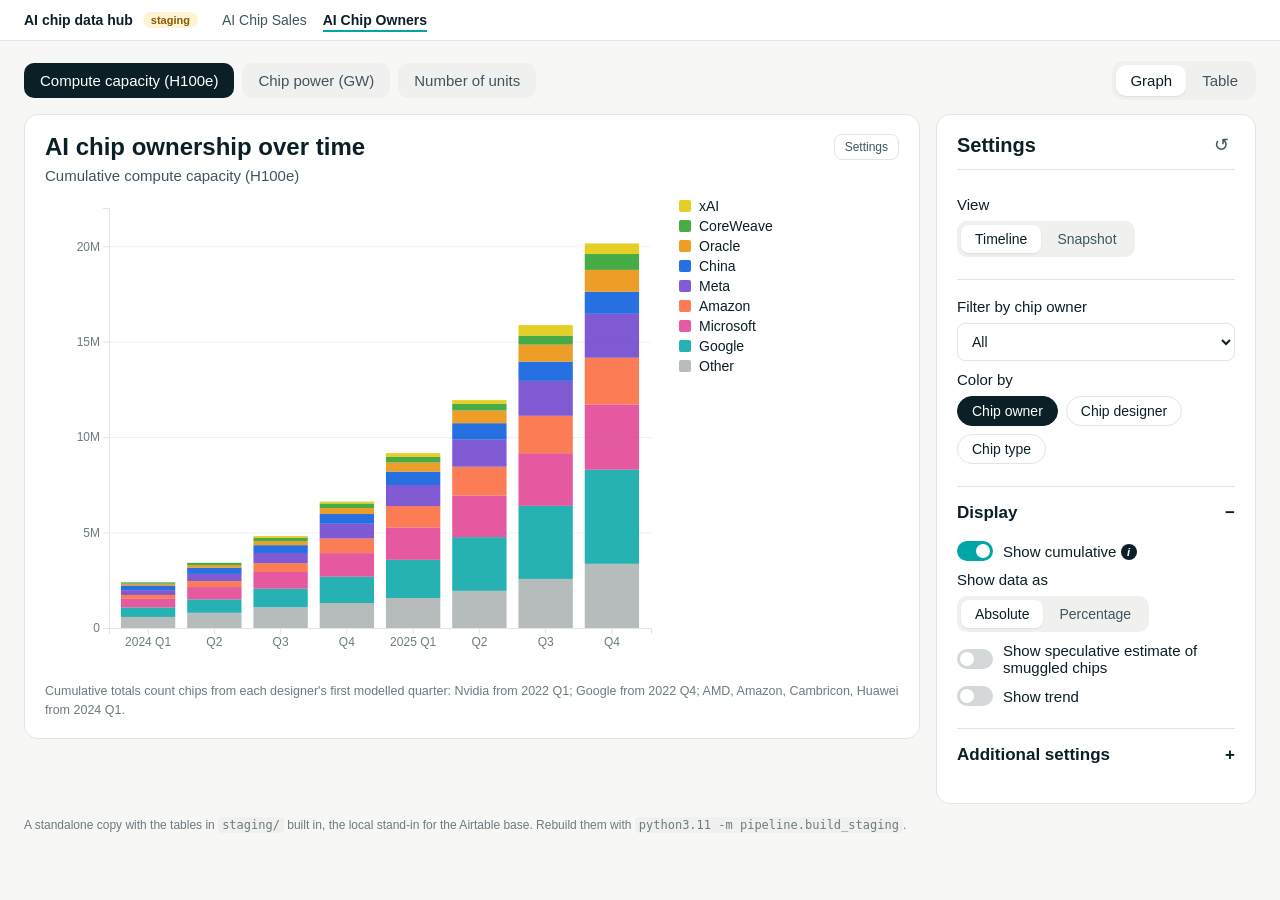
==== commit 9cb4719b: "TPU: model Anthropic rack booking; draw each quarter's price from its own margin - Rack booking: the" ====
--- a/staging/viewer-owners.html
+++ b/staging/viewer-owners.html
@@ -206,7 +206,7 @@
   <p class="source">A standalone copy with the tables in <code>staging/</code> built in, the local stand-in for the Airtable base. Rebuild them with <code>python3.11 -m pipeline.build_staging</code>.</p>
 </main>
 <script>
-window.HUB_DATA = {"sales_quarterly_by_chip":"Name,Designer,Chip type,Start date,End date,Number of units (5th percentile),Number of units (median),Number of units (95th percentile),H100e (5th percentile),H100e (median),H100e (95th percentile),Power (MW) (5th percentile),Power (MW) (median),Power (MW) (95th percentile),Cost (USD) (5th percentile),Cost (USD) (median),Cost (USD) (95th percentile),Incomplete,Source,Notes\nAMD MI250X Q1 2024,AMD,MI250X,2024-01-01,2024-03-31,20432,30379,42786,3954.0,5879.0,8280.0,10.216,15.19,21.393,204316552.0,303794492.0,427859067.0,,,Generated on 2026-09-24 17:33\nAMD MI300A Q1 2024,AMD,MI300A,2024-01-01,2024-03-31,1120,3562,6350,1110.0,3530.0,6293.0,0.851,2.707,4.826,7503836.0,23866065.0,42547539.0,,,Generated on 2026-09-24 17:33\nAMD MI300X Q1 2024,AMD,MI300X,2024-01-01,2024-03-31,25001,34535,47708,33034.0,45632.0,63037.0,18.751,25.901,35.781,312512510.0,431688696.0,596345797.0,,,Generated on 2026-09-24 17:33\nAMD MI250X Q2 2024,AMD,MI250X,2024-04-01,2024-06-30,1062,6596,12371,205.0,1277.0,2394.0,0.531,3.298,6.185,10615805.0,65961933.0,123709689.0,,,Generated on 2026-09-24 17:33\nAMD MI300A Q2 2024,AMD,MI300A,2024-04-01,2024-06-30,3830,10732,17757,3796.0,10636.0,17597.0,2.911,8.157,13.495,25663531.0,71907031.0,118973009.0,,,Generated on 2026-09-24 17:33\nAMD MI300X Q2 2024,AMD,MI300X,2024-04-01,2024-06-30,63064,80709,102533,83328.0,106643.0,135479.0,47.298,60.532,76.9,788297943.0,1008864782.0,1281658927.0,,,Generated on 2026-09-24 17:33\nAMD MI250X Q3 2024,AMD,MI250X,2024-07-01,2024-09-30,1321,4386,7770,256.0,849.0,1504.0,0.661,2.193,3.885,13214838.0,43856063.0,77697995.0,,,Generated on 2026-09-24 17:33\nAMD MI300A Q3 2024,AMD,MI300A,2024-07-01,2024-09-30,32549,43161,55398,32256.0,42773.0,54899.0,24.737,32.803,42.102,218077743.0,289180586.0,371163769.0,,,Generated on 2026-09-24 17:33\nAMD MI300X Q3 2024,AMD,MI300X,2024-07-01,2024-09-30,75302,95258,118167,99498.0,125867.0,156137.0,56.477,71.444,88.626,941276223.0,1190727265.0,1477092937.0,,,Generated on 2026-09-24 17:33\nAMD MI250X Q4 2024,AMD,MI250X,2024-10-01,2024-12-31,1793,3567,5757,347.0,690.0,1114.0,0.896,1.783,2.878,17925726.0,35665556.0,57565303.0,,,Generated on 2026-09-24 17:33\nAMD MI300A Q4 2024,AMD,MI300A,2024-10-01,2024-12-31,39836,52350,65184,39478.0,51879.0,64598.0,30.276,39.786,49.54,266903255.0,350743150.0,436732221.0,,,Generated on 2026-09-24 17:33\nAMD MI300X Q4 2024,AMD,MI300X,2024-10-01,2024-12-31,91958,115620,142528,121506.0,152771.0,188325.0,68.969,86.715,106.896,1149475228.0,1445244821.0,1781596921.0,,,Generated on 2026-09-24 17:33\nAMD MI300A Q1 2025,AMD,MI300A,2025-01-01,2025-03-31,2207,4642,7749,2187.0,4600.0,7679.0,1.677,3.528,5.889,14784034.0,31101574.0,51915376.0,,,Generated on 2026-09-24 17:33\nAMD MI300X Q1 2025,AMD,MI300X,2025-01-01,2025-03-31,63198,85464,112740,83505.0,112926.0,148965.0,47.399,64.098,84.555,789976606.0,1068303020.0,1409244636.0,,,Generated on 2026-09-24 17:33\nAMD MI325X Q1 2025,AMD,MI325X,2025-01-01,2025-03-31,19778,32505,52008,25985.0,42705.0,68328.0,19.778,32.505,52.008,296673415.0,487575681.0,780121837.0,,,Generated on 2026-09-24 17:33\nAMD MI300X Q2 2025,AMD,MI300X,2025-04-01,2025-06-30,30980,45976,65350,40935.0,60749.0,86348.0,23.235,34.482,49.012,387251066.0,574701062.0,816870771.0,,,Generated on 2026-09-24 17:33\nAMD MI325X Q2 2025,AMD,MI325X,2025-04-01,2025-06-30,15826,26392,43454,20792.0,34673.0,57090.0,15.826,26.392,43.454,237386600.0,395878017.0,651816284.0,,,Generated on 2026-09-24 17:33\nAMD MI350X Q2 2025,AMD,MI350X,2025-04-01,2025-06-30,1660,4081,7018,3870.0,9514.0,16363.0,1.66,4.081,7.018,39006156.0,95891913.0,164924853.0,,,Generated on 2026-09-24 17:33\nAMD MI300X Q3 2025,AMD,MI300X,2025-07-01,2025-09-30,28689,45935,67010,37907.0,60694.0,88543.0,21.517,34.451,50.258,358609024.0,574182581.0,837631115.0,,,Generated on 2026-09-24 17:33\nAMD MI325X Q3 2025,AMD,MI325X,2025-07-01,2025-09-30,7876,19635,35450,10347.0,25796.0,46574.0,7.876,19.635,35.45,118136100.0,294522227.0,531746818.0,,,Generated on 2026-09-24 17:33\nAMD MI350X Q3 2025,AMD,MI350X,2025-07-01,2025-09-30,27483,36199,46787,64076.0,84398.0,109083.0,27.483,36.199,46.787,645853928.0,850681971.0,1099492493.0,,,Generated on 2026-09-24 17:33\nAMD MI355X Q3 2025,AMD,MI355X,2025-07-01,2025-09-30,8145,12412,17503,20716.0,31567.0,44516.0,11.404,17.376,24.504,223998629.0,341322597.0,481334401.0,,,Generated on 2026-09-24 17:33\nAMD MI300X Q4 2025,AMD,MI300X,2025-10-01,2025-12-31,6703,11197,17239,8856.0,14795.0,22778.0,5.027,8.398,12.929,83781657.0,139964571.0,215486566.0,,,Generated on 2026-09-24 17:33\nAMD MI308X Q4 2025,AMD,MI308X,2025-10-01,2025-12-31,25910,31784,39002,8559.0,10499.0,12883.0,19.433,23.838,29.251,310920977.0,381406400.0,468022424.0,,,Generated on 2026-09-24 17:33\nAMD MI325X Q4 2025,AMD,MI325X,2025-10-01,2025-12-31,6190,12777,23246,8133.0,16787.0,30540.0,6.19,12.777,23.246,92855711.0,191659470.0,348684748.0,,,Generated on 2026-09-24 17:33\nAMD MI350X Q4 2025,AMD,MI350X,2025-10-01,2025-12-31,24246,35183,47205,56530.0,82029.0,110057.0,24.246,35.183,47.205,569786863.0,826803489.0,1109309959.0,,,Generated on 2026-09-24 17:33\nAMD MI355X Q4 2025,AMD,MI355X,2025-10-01,2025-12-31,27311,37064,48994,69460.0,94264.0,124607.0,38.235,51.889,68.592,751048555.0,1019248359.0,1347336296.0,,,Generated on 2026-09-24 17:33\nAMD MI300X Q1 2026,AMD,MI300X,2026-01-01,2026-03-31,9509,15390,23625,12564.0,20336.0,31216.0,7.132,11.543,17.719,118858820.0,192380500.0,295312155.0,,,Generated on 2026-09-24 17:33\nAMD MI325X Q1 2026,AMD,MI325X,2026-01-01,2026-03-31,7488,13089,22039,9837.0,17196.0,28954.0,7.488,13.089,22.039,112312882.0,196332898.0,330578381.0,,,Generated on 2026-09-24 17:33\nAMD MI350X Q1 2026,AMD,MI350X,2026-01-01,2026-03-31,22639,32186,43874,52782.0,75041.0,102291.0,22.639,32.186,43.874,532007642.0,756367628.0,1031036352.0,,,Generated on 2026-09-24 17:33\nAMD MI355X Q1 2026,AMD,MI355X,2026-01-01,2026-03-31,33649,45995,57419,85580.0,116979.0,146035.0,47.109,64.393,80.387,925353327.0,1264855542.0,1579030333.0,,,Generated on 2026-09-24 17:33\nAMD MI300X Q2 2026,AMD,MI300X,2026-04-01,2026-06-30,10504,16816,25386,13879.0,22220.0,33543.0,7.878,12.612,19.039,131296730.0,210205062.0,317321081.0,,,Generated on 2026-09-24 17:33\nAMD MI325X Q2 2026,AMD,MI325X,2026-04-01,2026-06-30,8378,14242,23871,11007.0,18711.0,31362.0,8.378,14.242,23.871,125666146.0,213633886.0,358065737.0,,,Generated on 2026-09-24 17:33\nAMD MI350X Q2 2026,AMD,MI350X,2026-04-01,2026-06-30,12700,23312,34088,29610.0,54352.0,79476.0,12.7,23.312,34.088,298448576.0,547842139.0,801070634.0,,,Generated on 2026-09-24 17:33\nAMD MI355X Q2 2026,AMD,MI355X,2026-04-01,2026-06-30,51931,65031,79538,132077.0,165395.0,202290.0,72.704,91.044,111.354,1428108455.0,1788362313.0,2187302124.0,,,Generated on 2026-09-24 17:33\nAmazon Trainium1 Q1 2024,Amazon,Trainium1,2024-01-01,2024-03-31,49290,111085,249742,10461.0,23575.0,53002.0,14.787,33.326,74.922,,,,,,Generated on 2026-10-16 18:17\nAmazon Trainium2 Q1 2024,Amazon,Trainium2,2024-01-01,2024-03-31,6733,12897,22906,4419.0,8466.0,15035.0,3.366,6.449,11.453,26930728.0,51588671.0,91622948.0,,,Generated on 2026-10-16 18:17\nAmazon Trainium1 Q2 2024,Amazon,Trainium1,2024-04-01,2024-06-30,49290,111085,249742,10461.0,23575.0,53002.0,14.787,33.326,74.922,,,,,,Generated on 2026-10-16 18:17\nAmazon Trainium2 Q2 2024,Amazon,Trainium2,2024-04-01,2024-06-30,19125,31600,48246,12554.0,20742.0,31668.0,9.563,15.8,24.123,76501101.0,126399424.0,192983106.0,,,Generated on 2026-10-16 18:17\nAmazon Trainium1 Q3 2024,Amazon,Trainium1,2024-07-01,2024-09-30,49290,111085,249742,10461.0,23575.0,53002.0,14.787,33.326,74.922,,,,,,Generated on 2026-10-16 18:17\nAmazon Trainium2 Q3 2024,Amazon,Trainium2,2024-07-01,2024-09-30,51092,77803,107260,33536.0,51069.0,70405.0,25.546,38.901,53.63,204367374.0,311211528.0,429041214.0,,,Generated on 2026-10-16 18:17\nAmazon Trainium1 Q4 2024,Amazon,Trainium1,2024-10-01,2024-12-31,49290,111085,249742,10461.0,23575.0,53002.0,14.787,33.326,74.922,,,,,,Generated on 2026-10-16 18:17\nAmazon Trainium2 Q4 2024,Amazon,Trainium2,2024-10-01,2024-12-31,124018,189973,265182,81404.0,124697.0,174063.0,62.009,94.987,132.591,496072135.0,759892804.0,1060727351.0,,,Generated on 2026-10-16 18:17\nAmazon Trainium2 Q1 2025,Amazon,Trainium2,2025-01-01,2025-03-31,179788,212312,249519,118011.0,139360.0,163782.0,89.894,106.156,124.759,719150025.0,849246781.0,998074688.0,,,Generated on 2026-10-16 18:17\nAmazon Trainium2 Q2 2025,Amazon,Trainium2,2025-04-01,2025-06-30,213357,246997,285274,140046.0,162127.0,187252.0,106.678,123.499,142.637,853426661.0,987988798.0,1141096118.0,,,Generated on 2026-10-16 18:17\nAmazon Trainium2 Q3 2025,Amazon,Trainium2,2025-07-01,2025-09-30,249040,287426,330922,163468.0,188664.0,217214.0,124.52,143.713,165.461,996161452.0,1149704299.0,1323687367.0,,,Generated on 2026-10-16 18:17\nAmazon Trainium2 Q4 2025,Amazon,Trainium2,2025-10-01,2025-12-31,285784,334579,390921,187587.0,219615.0,256597.0,142.892,167.289,195.46,1143137488.0,1338315636.0,1563683333.0,,,Generated on 2026-10-16 18:17\nAmazon Trainium2 Q1 2026,Amazon,Trainium2,2026-01-01,2026-03-31,224366,343364,526041,147272.0,225381.0,345289.0,112.183,171.682,263.021,897463820.0,1373456044.0,2104165114.0,,,Generated on 2026-10-16 18:17\nAmazon Trainium2 Q2 2026,Amazon,Trainium2,2026-04-01,2026-06-30,161044,253091,396495,105708.0,166127.0,260256.0,80.522,126.546,198.248,644174956.0,1012364805.0,1585981519.0,,,Generated on 2026-10-16 18:17\nAmazon Trainium3 Q2 2026,Amazon,Trainium3,2026-04-01,2026-06-30,29714,93045,294872,37792.0,118340.0,375034.0,20.8,65.132,206.41,,,,,,Generated on 2026-10-16 18:17\nCambricon Siyuan 590 Q1 2024,Cambricon,Siyuan 590,2024-01-01,2024-03-31,525,547,591,136.0,142.0,153.0,0.105,0.1094,0.1182,,,,,,Cambricon methodology: https://docs.google.com/document/d/1LmVwqNAxL33wipBo7boVf5TRJusubmiLmACy2m0E2ew/edit?usp=sharing; quarterly allocation proportional to reported quarterly revenue\nCambricon Siyuan 590 Q2 2024,Cambricon,Siyuan 590,2024-04-01,2024-06-30,799,832,899,207.0,215.0,233.0,0.1598,0.1664,0.1798,,,,,,Cambricon methodology: https://docs.google.com/document/d/1LmVwqNAxL33wipBo7boVf5TRJusubmiLmACy2m0E2ew/edit?usp=sharing; quarterly allocation proportional to reported quarterly revenue\nCambricon Siyuan 590 Q3 2024,Cambricon,Siyuan 590,2024-07-01,2024-09-30,2462,2565,2770,637.0,664.0,717.0,0.4924,0.513,0.554,,,,,,Cambricon methodology: https://docs.google.com/document/d/1LmVwqNAxL33wipBo7boVf5TRJusubmiLmACy2m0E2ew/edit?usp=sharing; quarterly allocation proportional to reported quarterly revenue\nCambricon Siyuan 590 Q4 2024,Cambricon,Siyuan 590,2024-10-01,2024-12-31,20214,21056,22740,5229.0,5447.0,5882.0,4.0428,4.2112,4.548,,,,,,Cambricon methodology: https://docs.google.com/document/d/1LmVwqNAxL33wipBo7boVf5TRJusubmiLmACy2m0E2ew/edit?usp=sharing; quarterly allocation proportional to reported quarterly revenue\nCambricon Siyuan 590 Q1 2025,Cambricon,Siyuan 590,2025-01-01,2025-03-31,17106,18817,25659,4425.0,4869.0,6638.0,3.4212,3.7634,5.1318,,,,,,Cambricon methodology: https://docs.google.com/document/d/1LmVwqNAxL33wipBo7boVf5TRJusubmiLmACy2m0E2ew/edit?usp=sharing; quarterly allocation proportional to reported quarterly revenue\nCambricon Siyuan 590 Q2 2025,Cambricon,Siyuan 590,2025-04-01,2025-06-30,27230,29953,40845,7044.0,7749.0,10567.0,5.446,5.9906,8.169,,,,,,Cambricon methodology: https://docs.google.com/document/d/1LmVwqNAxL33wipBo7boVf5TRJusubmiLmACy2m0E2ew/edit?usp=sharing; quarterly allocation proportional to reported quarterly revenue\nCambricon Siyuan 590 Q3 2025,Cambricon,Siyuan 590,2025-07-01,2025-09-30,26578,29235,39866,6877.0,7563.0,10313.0,5.3156,5.847,7.9732,,,,,,Cambricon methodology: https://docs.google.com/document/d/1LmVwqNAxL33wipBo7boVf5TRJusubmiLmACy2m0E2ew/edit?usp=sharing; quarterly allocation proportional to reported quarterly revenue\nCambricon Siyuan 590 Q4 2025,Cambricon,Siyuan 590,2025-10-01,2025-12-31,29086,31995,43630,7525.0,8277.0,11287.0,5.8172,6.399,8.726,,,,,,Cambricon methodology: https://docs.google.com/document/d/1LmVwqNAxL33wipBo7boVf5TRJusubmiLmACy2m0E2ew/edit?usp=sharing; quarterly allocation proportional to reported quarterly revenue\nGoogle TPU v4 Q4 2022,Google,TPU v4,2022-10-01,2022-12-31,48215,66441,87695,6700.0,9233.0,12186.0,16.393,22.59,29.816,164124368.0,226166804.0,298514343.0,true,,Based on Broadcom fiscal quarters. Generated on 2026-09-30 14:07\nGoogle TPU v4i Q4 2022,Google,TPU v4i,2022-10-01,2022-12-31,12685,20588,31294,885.0,1436.0,2182.0,2.22,3.603,5.477,29454637.0,47805503.0,72665569.0,true,,Based on Broadcom fiscal quarters. Generated on 2026-09-30 14:07\nGoogle TPU v5e Q4 2022,Google,TPU v5e,2022-10-01,2022-12-31,9878,15678,23460,1962.0,3113.0,4659.0,2.223,3.528,5.279,27363141.0,43428862.0,64984251.0,true,,Based on Broadcom fiscal quarters. Generated on 2026-09-30 14:07\nGoogle TPU v4 Q1 2023,Google,TPU v4,2023-01-01,2023-03-31,86758,119952,157156,12056.0,16668.0,21838.0,29.498,40.784,53.433,295324934.0,408317683.0,534960709.0,,,Based on Broadcom fiscal quarters. Generated on 2026-09-30 14:07\nGoogle TPU v4i Q1 2023,Google,TPU v4i,2023-01-01,2023-03-31,5933,9630,14638,414.0,672.0,1021.0,1.038,1.685,2.562,13777169.0,22360638.0,33988734.0,,,Based on Broadcom fiscal quarters. Generated on 2026-09-30 14:07\nGoogle TPU v5e Q1 2023,Google,TPU v5e,2023-01-01,2023-03-31,20592,39102,61103,4089.0,7765.0,12134.0,4.633,8.798,13.748,57039340.0,108313838.0,169256245.0,,,Based on Broadcom fiscal quarters. Generated on 2026-09-30 14:07\nGoogle TPU v4 Q2 2023,Google,TPU v4,2023-04-01,2023-06-30,44175,66049,92776,6139.0,9178.0,12892.0,15.02,22.457,31.544,150371954.0,224830852.0,315807821.0,,,Based on Broadcom fiscal quarters. Generated on 2026-09-30 14:07\nGoogle TPU v5e Q2 2023,Google,TPU v5e,2023-04-01,2023-06-30,84276,120688,164007,16736.0,23967.0,32569.0,18.962,27.155,36.902,233445392.0,334307072.0,454300286.0,,,Based on Broadcom fiscal quarters. Generated on 2026-09-30 14:07\nGoogle TPU v4 Q3 2023,Google,TPU v4,2023-07-01,2023-09-30,3226,11204,19696,448.0,1557.0,2737.0,1.097,3.809,6.697,10981511.0,38139232.0,67044896.0,,,Based on Broadcom fiscal quarters. Generated on 2026-09-30 14:07\nGoogle TPU v5e Q3 2023,Google,TPU v5e,2023-07-01,2023-09-30,181659,250771,330181,36075.0,49799.0,65569.0,40.873,56.423,74.291,503194480.0,694635793.0,914601250.0,,,Based on Broadcom fiscal quarters. Generated on 2026-09-30 14:07\nGoogle TPU v5e Q4 2023,Google,TPU v5e,2023-10-01,2023-12-31,284194,388989,505893,56437.0,77247.0,100463.0,63.944,87.522,113.826,787217441.0,1077498818.0,1401324599.0,,,Based on Broadcom fiscal quarters. Generated on 2026-09-30 14:07\nGoogle TPU v5p Q4 2023,Google,TPU v5p,2023-10-01,2023-12-31,7450,14429,22381,3456.0,6693.0,10382.0,4.023,7.792,12.086,44868979.0,86905503.0,134798390.0,,,Based on Broadcom fiscal quarters. Generated on 2026-09-30 14:07\nGoogle TPU v5e Q1 2024,Google,TPU v5e,2024-01-01,2024-03-31,304765,418162,547049,60522.0,83041.0,108636.0,68.572,94.087,123.086,844200193.0,1158309633.0,1515325973.0,,,Based on Broadcom fiscal quarters. Generated on 2026-09-30 14:07\nGoogle TPU v5p Q1 2024,Google,TPU v5p,2024-01-01,2024-03-31,59764,83301,109067,27723.0,38641.0,50593.0,32.272,44.982,58.896,359955998.0,501719604.0,656912480.0,,,Based on Broadcom fiscal quarters. Generated on 2026-09-30 14:07\nGoogle TPU v5e Q2 2024,Google,TPU v5e,2024-04-01,2024-06-30,262294,375577,517309,52088.0,74584.0,102730.0,59.016,84.505,116.394,726554741.0,1040347639.0,1432945333.0,,,Based on Broadcom fiscal quarters. Generated on 2026-09-30 14:07\nGoogle TPU v5p Q2 2024,Google,TPU v5p,2024-04-01,2024-06-30,102867,144259,194549,47717.0,66918.0,90245.0,55.548,77.9,105.056,619568551.0,868872175.0,1171765760.0,,,Based on Broadcom fiscal quarters. Generated on 2026-09-30 14:07\nGoogle TPU v5e Q3 2024,Google,TPU v5e,2024-07-01,2024-09-30,231297,358197,508902,45932.0,71133.0,101060.0,52.042,80.594,114.503,640692669.0,992204842.0,1409659033.0,,,Based on Broadcom fiscal quarters. Generated on 2026-09-30 14:07\nGoogle TPU v5p Q3 2024,Google,TPU v5p,2024-07-01,2024-09-30,107471,159962,223848,49852.0,74202.0,103837.0,58.034,86.38,120.878,647295214.0,963453370.0,1348237268.0,,,Based on Broadcom fiscal quarters. Generated on 2026-09-30 14:07\nGoogle TPU v6e Q3 2024,Google,TPU v6e,2024-07-01,2024-09-30,16905,40715,72215,15683.0,37773.0,66997.0,6.424,15.472,27.442,69833930.0,168194620.0,298320264.0,,,Based on Broadcom fiscal quarters. Generated on 2026-09-30 14:07\nGoogle TPU v5e Q4 2024,Google,TPU v5e,2024-10-01,2024-12-31,203247,300878,427956,40362.0,59750.0,84986.0,45.731,67.698,96.29,562994130.0,833432551.0,1185437030.0,,,Based on Broadcom fiscal quarters. Generated on 2026-09-30 14:07\nGoogle TPU v5p Q4 2024,Google,TPU v5p,2024-10-01,2024-12-31,93348,134322,184146,43301.0,62308.0,85420.0,50.408,72.534,99.439,562236107.0,809022250.0,1109109926.0,,,Based on Broadcom fiscal quarters. Generated on 2026-09-30 14:07\nGoogle TPU v6e Q4 2024,Google,TPU v6e,2024-10-01,2024-12-31,125732,174513,232297,116647.0,161903.0,215511.0,47.778,66.315,88.273,519397878.0,720913772.0,959618470.0,,,Based on Broadcom fiscal quarters. Generated on 2026-09-30 14:07\nGoogle TPU v5e Q1 2025,Google,TPU v5e,2025-01-01,2025-03-31,62319,95724,141136,12376.0,19009.0,28028.0,14.022,21.538,31.756,172622763.0,265154360.0,390947385.0,,,Based on Broadcom fiscal quarters. Generated on 2026-09-30 14:07\nGoogle TPU v5p Q1 2025,Google,TPU v5p,2025-01-01,2025-03-31,53708,94951,139703,24914.0,44045.0,64804.0,29.002,51.273,75.44,323484795.0,571888362.0,841431634.0,,,Based on Broadcom fiscal quarters. Generated on 2026-09-30 14:07\nGoogle TPU v6e Q1 2025,Google,TPU v6e,2025-01-01,2025-03-31,306614,408072,521757,284459.0,378586.0,484055.0,116.513,155.068,198.268,1266623348.0,1685747183.0,2155377222.0,,,Based on Broadcom fiscal quarters. Generated on 2026-09-30 14:07\nGoogle TPU v5p Q2 2025,Google,TPU v5p,2025-04-01,2025-06-30,8909,31271,52858,4133.0,14506.0,24519.0,4.811,16.887,28.543,53658562.0,188348135.0,318364216.0,,,Based on Broadcom fiscal quarters. Generated on 2026-09-30 14:07\nGoogle TPU v6e Q2 2025,Google,TPU v6e,2025-04-01,2025-06-30,510797,664013,815283,473888.0,616033.0,756372.0,194.103,252.325,309.808,2110102636.0,2743038975.0,3367935285.0,,,Based on Broadcom fiscal quarters. Generated on 2026-09-30 14:07\nGoogle TPU v6e Q3 2025,Google,TPU v6e,2025-07-01,2025-09-30,562724,736248,916714,522062.0,683047.0,850473.0,213.835,279.774,348.351,2324611590.0,3041438428.0,3786944843.0,,,Based on Broadcom fiscal quarters. Generated on 2026-09-30 14:07\nGoogle TPU v7 Q3 2025,Google,TPU v7,2025-07-01,2025-09-30,23124,51286,78735,53913.0,119573.0,183569.0,22.199,49.235,75.586,300497405.0,666467373.0,1023161877.0,,,Based on Broadcom fiscal quarters. Generated on 2026-09-30 14:07\nGoogle TPU v6e Q4 2025,Google,TPU v6e,2025-10-01,2025-12-31,273141,407424,554594,253404.0,377984.0,514520.0,103.793,154.821,210.746,1128344263.0,1683068720.0,2291028259.0,,,Based on Broadcom fiscal quarters. Generated on 2026-09-30 14:07\nGoogle TPU v7 Q4 2025,Google,TPU v7,2025-10-01,2025-12-31,156655,212957,278507,365237.0,496505.0,649333.0,150.388,204.438,267.366,2035726248.0,2767373118.0,3619193705.0,,,Based on Broadcom fiscal quarters. Generated on 2026-09-30 14:07\nGoogle TPU v6e Q1 2026,Google,TPU v6e,2026-01-01,2026-03-31,65894,154155,249610,61132.0,143016.0,231574.0,25.04,58.579,94.852,272207534.0,636813109.0,1031140687.0,,,Based on Broadcom fiscal quarters. Generated on 2026-09-30 14:07\nGoogle TPU v7 Q1 2026,Google,TPU v7,2026-01-01,2026-03-31,252579,335189,423454,588884.0,781487.0,987275.0,242.476,321.782,406.516,3282270222.0,4355785874.0,5502788755.0,,,Based on Broadcom fiscal quarters. Generated on 2026-09-30 14:07\nGoogle TPU v6e Q2 2026,Google,TPU v6e,2026-04-01,2026-06-30,0,41792,81719,0.0,38772.0,75814.0,0.0,15.881,31.053,0.0,172643958.0,337579547.0,,,Based on Broadcom fiscal quarters. Generated on 2026-09-30 14:07\nGoogle TPU v7 Q2 2026,Google,TPU v7,2026-04-01,2026-06-30,472180,617304,765125,1100877.0,1439232.0,1783875.0,453.292,592.612,734.52,6135973461.0,8021863857.0,9942805762.0,,,Based on Broadcom fiscal quarters. Generated on 2026-09-30 14:07\nGoogle TPU v8i Q2 2026,Google,TPU v8i,2026-04-01,2026-06-30,7344,25654,45979,37481.0,130928.0,234659.0,,,,134637564.0,470317326.0,842936241.0,,,Based on Broadcom fiscal quarters. Generated on 2026-09-30 14:07\nGoogle TPU v7 Q3 2026,Google,TPU v7,2026-07-01,2026-09-30,208248,274867,342959,485527.0,640846.0,799602.0,199.918,263.872,329.241,2706184968.0,3571892261.0,4456753281.0,true,,Based on Broadcom fiscal quarters. Generated on 2026-09-30 14:07\nGoogle TPU v8i Q3 2026,Google,TPU v8i,2026-07-01,2026-09-30,4178,14596,26161,21325.0,74494.0,133513.0,,,,76604131.0,267594340.0,479601654.0,true,,Based on Broadcom fiscal quarters. Generated on 2026-09-30 14:07\nHuawei Ascend 910B Q1 2024,Huawei,Ascend 910B,2024-01-01,2024-03-31,87500,100000,125000,27362.75,35378.75,45990.5,35.0,40.0,50.0,1312500000.0,1500000000.0,1875000000.0,,see methodology,Confidence intervals in units are relatively unprincipled due to lack of revenue model. Don't take them too literally. H100e conversion incorporates some uncertainty over average chip specifications. See methodology\nHuawei Ascend 910C Q1 2024,Huawei,Ascend 910C,2024-01-01,2024-03-31,6250,12500,25000,4876.75,9649.0,18995.25,4.375,8.75,17.5,125000000.0,250000000.0,500000000.0,,see methodology,Confidence intervals in units are relatively unprincipled due to lack of revenue model. Don't take them too literally. H100e conversion incorporates some uncertainty over average chip specifications. See methodology\nHuawei Ascend 910B Q2 2024,Huawei,Ascend 910B,2024-04-01,2024-06-30,87500,100000,125000,27362.75,35378.75,45990.5,35.0,40.0,50.0,1312500000.0,1500000000.0,1875000000.0,,see methodology,Confidence intervals in units are relatively unprincipled due to lack of revenue model. Don't take them too literally. H100e conversion incorporates some uncertainty over average chip specifications. See methodology\nHuawei Ascend 910C Q2 2024,Huawei,Ascend 910C,2024-04-01,2024-06-30,6250,12500,25000,4876.75,9649.0,18995.25,4.375,8.75,17.5,125000000.0,250000000.0,500000000.0,,see methodology,Confidence intervals in units are relatively unprincipled due to lack of revenue model. Don't take them too literally. H100e conversion incorporates some uncertainty over average chip specifications. See methodology\nHuawei Ascend 910B Q3 2024,Huawei,Ascend 910B,2024-07-01,2024-09-30,87500,100000,125000,27362.75,35378.75,45990.5,35.0,40.0,50.0,1312500000.0,1500000000.0,1875000000.0,,see methodology,Confidence intervals in units are relatively unprincipled due to lack of revenue model. Don't take them too literally. H100e conversion incorporates some uncertainty over average chip specifications. See methodology\nHuawei Ascend 910C Q3 2024,Huawei,Ascend 910C,2024-07-01,2024-09-30,6250,12500,25000,4876.75,9649.0,18995.25,4.375,8.75,17.5,125000000.0,250000000.0,500000000.0,,see methodology,Confidence intervals in units are relatively unprincipled due to lack of revenue model. Don't take them too literally. H100e conversion incorporates some uncertainty over average chip specifications. See methodology\nHuawei Ascend 910B Q4 2024,Huawei,Ascend 910B,2024-10-01,2024-12-31,87500,100000,125000,27362.75,35378.75,45990.5,35.0,40.0,50.0,1312500000.0,1500000000.0,1875000000.0,,see methodology,Confidence intervals in units are relatively unprincipled due to lack of revenue model. Don't take them too literally. H100e conversion incorporates some uncertainty over average chip specifications. See methodology\nHuawei Ascend 910C Q4 2024,Huawei,Ascend 910C,2024-10-01,2024-12-31,6250,12500,25000,4876.75,9649.0,18995.25,4.375,8.75,17.5,125000000.0,250000000.0,500000000.0,,see methodology,Confidence intervals in units are relatively unprincipled due to lack of revenue model. Don't take them too literally. H100e conversion incorporates some uncertainty over average chip specifications. See methodology\nHuawei Ascend 910B Q1 2025,Huawei,Ascend 910B,2025-01-01,2025-03-31,37500,50000,66500,11946.5,16816.5,23883.25,15.0,20.0,26.6,562500000.0,750000000.0,997500000.0,,see methodology,Confidence intervals in units are relatively unprincipled due to lack of revenue model. Don't take them too literally. H100e conversion incorporates some uncertainty over average chip specifications. See methodology\nHuawei Ascend 910C Q1 2025,Huawei,Ascend 910C,2025-01-01,2025-03-31,125000,150000,175000,97198.5,115147.25,136010.75,87.5,105.0,122.5,2500000000.0,3000000000.0,3500000000.0,,see methodology,Confidence intervals in units are relatively unprincipled due to lack of revenue model. Don't take them too literally. H100e conversion incorporates some uncertainty over average chip specifications. See methodology\nHuawei Ascend 910B Q2 2025,Huawei,Ascend 910B,2025-04-01,2025-06-30,37500,50000,66500,11946.5,16816.5,23883.25,15.0,20.0,26.6,562500000.0,750000000.0,997500000.0,,see methodology,Confidence intervals in units are relatively unprincipled due to lack of revenue model. Don't take them too literally. H100e conversion incorporates some uncertainty over average chip specifications. See methodology\nHuawei Ascend 910C Q2 2025,Huawei,Ascend 910C,2025-04-01,2025-06-30,125000,150000,175000,97198.5,115147.25,136010.75,87.5,105.0,122.5,2500000000.0,3000000000.0,3500000000.0,,see methodology,Confidence intervals in units are relatively unprincipled due to lack of revenue model. Don't take them too literally. H100e conversion incorporates some uncertainty over average chip specifications. See methodology\nHuawei Ascend 910B Q3 2025,Huawei,Ascend 910B,2025-07-01,2025-09-30,37500,50000,66500,11946.5,16816.5,23883.25,15.0,20.0,26.6,562500000.0,750000000.0,997500000.0,,see methodology,Confidence intervals in units are relatively unprincipled due to lack of revenue model. Don't take them too literally. H100e conversion incorporates some uncertainty over average chip specifications. See methodology\nHuawei Ascend 910C Q3 2025,Huawei,Ascend 910C,2025-07-01,2025-09-30,125000,150000,175000,97198.5,115147.25,136010.75,87.5,105.0,122.5,2500000000.0,3000000000.0,3500000000.0,,see methodology,Confidence intervals in units are relatively unprincipled due to lack of revenue model. Don't take them too literally. H100e conversion incorporates some uncertainty over average chip specifications. See methodology\nHuawei Ascend 910B Q4 2025,Huawei,Ascend 910B,2025-10-01,2025-12-31,37500,50000,66500,11946.5,16816.5,23883.25,15.0,20.0,26.6,562500000.0,750000000.0,997500000.0,,see methodology,Confidence intervals in units are relatively unprincipled due to lack of revenue model. Don't take them too literally. H100e conversion incorporates some uncertainty over average chip specifications. See methodology\nHuawei Ascend 910C Q4 2025,Huawei,Ascend 910C,2025-10-01,2025-12-31,125000,150000,175000,97198.5,115147.25,136010.75,87.5,105.0,122.5,2500000000.0,3000000000.0,3500000000.0,,see methodology,Confidence intervals in units are relatively unprincipled due to lack of revenue model. Don't take them too literally. H100e conversion incorporates some uncertainty over average chip specifications. See methodology\nNvidia A100 Q1 2022,Nvidia,A100,2022-01-01,2022-03-31,163481,212120,276445,51547.0,66884.0,87166.0,65.393,84.848,110.578,1961776670.0,2545445964.0,3317344513.0,,,Based on Nvidia fiscal quarters. Generated on 2026-09-24 17:33\nNvidia A100 Q2 2022,Nvidia,A100,2022-04-01,2022-06-30,174698,226674,295412,55084.0,71473.0,93147.0,69.879,90.669,118.165,2096370269.0,2720083954.0,3544940929.0,,,Based on Nvidia fiscal quarters. Generated on 2026-09-24 17:33\nNvidia A100 Q3 2022,Nvidia,A100,2022-07-01,2022-09-30,166266,215733,281153,52425.0,68023.0,88651.0,66.506,86.293,112.461,1995186026.0,2588795298.0,3373839397.0,,,Based on Nvidia fiscal quarters. Generated on 2026-09-24 17:33\nNvidia H100/H200 Q3 2022,Nvidia,H100/H200,2022-07-01,2022-09-30,5126,6119,7200,5126.0,6119.0,7200.0,3.589,4.283,5.04,128162110.0,152978175.0,179999267.0,,,Based on Nvidia fiscal quarters. Generated on 2026-09-24 17:33\nNvidia A100 Q4 2022,Nvidia,A100,2022-10-01,2022-12-31,87628,113699,148178,27630.0,35851.0,46722.0,35.051,45.48,59.271,1051534984.0,1364388476.0,1778135025.0,,,Based on Nvidia fiscal quarters. Generated on 2026-09-24 17:33\nNvidia A800 Q4 2022,Nvidia,A800,2022-10-01,2022-12-31,21518,28133,36493,6785.0,8870.0,11507.0,8.607,11.253,14.597,258214105.0,337590659.0,437913225.0,,,Based on Nvidia fiscal quarters. Generated on 2026-09-24 17:33\nNvidia H100/H200 Q4 2022,Nvidia,H100/H200,2022-10-01,2022-12-31,27212,32481,38219,27212.0,32481.0,38219.0,19.049,22.737,26.753,680305298.0,812033002.0,955465350.0,,,Based on Nvidia fiscal quarters. Generated on 2026-09-24 17:33\nNvidia A100 Q1 2023,Nvidia,A100,2023-01-01,2023-03-31,45490,59024,76923,14343.0,18611.0,24255.0,18.196,23.61,30.769,545880362.0,708291105.0,923078173.0,,,Based on Nvidia fiscal quarters. Generated on 2026-09-24 17:33\nNvidia A800 Q1 2023,Nvidia,A800,2023-01-01,2023-03-31,22416,29307,38016,7068.0,9241.0,11987.0,8.966,11.723,15.206,268989412.0,351678360.0,456187399.0,,,Based on Nvidia fiscal quarters. Generated on 2026-09-24 17:33\nNvidia H100/H200 Q1 2023,Nvidia,H100/H200,2023-01-01,2023-03-31,47452,56640,66645,47452.0,56640.0,66645.0,33.217,39.648,46.652,1186306613.0,1416011493.0,1666126761.0,,,Based on Nvidia fiscal quarters. Generated on 2026-09-24 17:33\nNvidia H800 Q1 2023,Nvidia,H800,2023-01-01,2023-03-31,5923,7342,9137,5923.0,7342.0,9137.0,4.146,5.139,6.396,177691700.0,220261749.0,274107248.0,,,Based on Nvidia fiscal quarters. Generated on 2026-09-24 17:33\nNvidia A100 Q2 2023,Nvidia,A100,2023-04-01,2023-06-30,49717,64509,84071,15676.0,20340.0,26508.0,19.887,25.804,33.628,596603755.0,774105760.0,1008850917.0,,,Based on Nvidia fiscal quarters. Generated on 2026-09-24 17:33\nNvidia A800 Q2 2023,Nvidia,A800,2023-04-01,2023-06-30,20183,26387,34228,6364.0,8320.0,10793.0,8.073,10.555,13.691,242191769.0,316642961.0,410740454.0,,,Based on Nvidia fiscal quarters. Generated on 2026-09-24 17:33\nNvidia H100/H200 Q2 2023,Nvidia,H100/H200,2023-04-01,2023-06-30,126851,151414,178158,126851.0,151414.0,178158.0,88.796,105.99,124.711,3171286375.0,3785343439.0,4453962440.0,,,Based on Nvidia fiscal quarters. Generated on 2026-09-24 17:33\nNvidia H800 Q2 2023,Nvidia,H800,2023-04-01,2023-06-30,25748,31916,39718,25748.0,31916.0,39718.0,18.023,22.341,27.803,772430646.0,957483803.0,1191551654.0,,,Based on Nvidia fiscal quarters. Generated on 2026-09-24 17:33\nNvidia A100 Q3 2023,Nvidia,A100,2023-07-01,2023-09-30,42353,54953,71618,13354.0,17327.0,22582.0,16.941,21.981,28.647,508230618.0,659439780.0,859412837.0,,,Based on Nvidia fiscal quarters. Generated on 2026-09-24 17:33\nNvidia A800 Q3 2023,Nvidia,A800,2023-07-01,2023-09-30,21803,28505,36976,6875.0,8988.0,11659.0,8.721,11.402,14.79,261634224.0,342062142.0,443713509.0,,,Based on Nvidia fiscal quarters. Generated on 2026-09-24 17:33\nNvidia H100/H200 Q3 2023,Nvidia,H100/H200,2023-07-01,2023-09-30,217897,260089,306029,217897.0,260089.0,306029.0,152.528,182.062,214.22,5447427727.0,6502214676.0,7650724540.0,,,Based on Nvidia fiscal quarters. Generated on 2026-09-24 17:33\nNvidia H800 Q3 2023,Nvidia,H800,2023-07-01,2023-09-30,45446,56334,70105,45446.0,56334.0,70105.0,31.812,39.434,49.074,1363387068.0,1690017144.0,2103161136.0,,,Based on Nvidia fiscal quarters. Generated on 2026-09-24 17:33\nNvidia A100 Q4 2023,Nvidia,A100,2023-10-01,2023-12-31,11652,15118,19703,3674.0,4767.0,6213.0,4.661,6.047,7.881,139820142.0,181419538.0,236434447.0,,,Based on Nvidia fiscal quarters. Generated on 2026-09-24 17:33\nNvidia A800 Q4 2023,Nvidia,A800,2023-10-01,2023-12-31,6953,9090,11791,2192.0,2866.0,3718.0,2.781,3.636,4.716,83431871.0,109079325.0,141494670.0,,,Based on Nvidia fiscal quarters. Generated on 2026-09-24 17:33\nNvidia H100/H200 Q4 2023,Nvidia,H100/H200,2023-10-01,2023-12-31,354812,423514,498321,354812.0,423514.0,498321.0,248.368,296.46,348.825,8870293826.0,10587851292.0,12458022035.0,,,Based on Nvidia fiscal quarters. Generated on 2026-09-24 17:33\nNvidia H800 Q4 2023,Nvidia,H800,2023-10-01,2023-12-31,16004,19838,24688,16004.0,19838.0,24688.0,11.203,13.887,17.282,480128452.0,595154035.0,740646236.0,,,Based on Nvidia fiscal quarters. Generated on 2026-09-24 17:33\nNvidia H100/H200 Q1 2024,Nvidia,H100/H200,2024-01-01,2024-03-31,462666,552252,649798,462666.0,552252.0,649798.0,323.866,386.576,454.859,11566647602.0,13806300801.0,16244958005.0,,,Based on Nvidia fiscal quarters. Generated on 2026-09-24 17:33\nNvidia H20 Q1 2024,Nvidia,H20,2024-01-01,2024-03-31,106730,138720,180461,15964.0,20748.0,26992.0,42.692,55.488,72.184,1280760482.0,1664635459.0,2165534032.0,,,Based on Nvidia fiscal quarters. Generated on 2026-09-24 17:33\nNvidia H100/H200 Q2 2024,Nvidia,H100/H200,2024-04-01,2024-06-30,545290,650875,765841,545290.0,650875.0,765841.0,381.703,455.612,536.089,13632251899.0,16271868634.0,19146028066.0,,,Based on Nvidia fiscal quarters. Generated on 2026-09-24 17:33\nNvidia H20 Q2 2024,Nvidia,H20,2024-04-01,2024-06-30,171625,223065,290186,25670.0,33364.0,43403.0,68.65,89.226,116.074,2059494479.0,2676774920.0,3482232194.0,,,Based on Nvidia fiscal quarters. Generated on 2026-09-24 17:33\nNvidia H100/H200 Q3 2024,Nvidia,H100/H200,2024-07-01,2024-09-30,665519,794383,934698,665519.0,794383.0,934698.0,465.863,556.068,654.289,16637967616.0,19859581924.0,23367452223.0,,,Based on Nvidia fiscal quarters. Generated on 2026-09-24 17:33\nNvidia H20 Q3 2024,Nvidia,H20,2024-07-01,2024-09-30,209465,272247,354168,31330.0,40720.0,52973.0,83.786,108.899,141.667,2513583428.0,3266965338.0,4250014370.0,,,Based on Nvidia fiscal quarters. Generated on 2026-09-24 17:33\nNvidia B200 Q4 2024,Nvidia,B200,2024-10-01,2024-12-31,171211,200738,235125,432570.0,507169.0,594050.0,205.453,240.885,282.15,6334813486.0,7427293851.0,8699623053.0,,,Based on Nvidia fiscal quarters. Generated on 2026-09-24 17:33\nNvidia H100/H200 Q4 2024,Nvidia,H100/H200,2024-10-01,2024-12-31,570617,681106,801412,570617.0,681106.0,801412.0,399.432,476.774,560.988,14265423853.0,17027641851.0,20035296259.0,,,Based on Nvidia fiscal quarters. Generated on 2026-09-24 17:33\nNvidia H20 Q4 2024,Nvidia,H20,2024-10-01,2024-12-31,249576,324380,421988,37329.0,48518.0,63117.0,99.83,129.752,168.795,2994914366.0,3892562832.0,5063857819.0,,,Based on Nvidia fiscal quarters. Generated on 2026-09-24 17:33\nNvidia B200 Q1 2025,Nvidia,B200,2025-01-01,2025-03-31,443200,519632,608648,1119757.0,1312866.0,1537766.0,531.84,623.559,730.377,16398389247.0,19226399623.0,22519969285.0,,,Based on Nvidia fiscal quarters. Generated on 2026-09-24 17:33\nNvidia H100/H200 Q1 2025,Nvidia,H100/H200,2025-01-01,2025-03-31,275646,329019,387135,275646.0,329019.0,387135.0,192.952,230.313,270.994,6891141015.0,8225474571.0,9678370108.0,,,Based on Nvidia fiscal quarters. Generated on 2026-09-24 17:33\nNvidia H20 Q1 2025,Nvidia,H20,2025-01-01,2025-03-31,278272,361677,470508,41621.0,54096.0,70374.0,111.309,144.671,188.203,3339267832.0,4340127382.0,5646097168.0,,,Based on Nvidia fiscal quarters. Generated on 2026-09-24 17:33\nNvidia B200 Q2 2025,Nvidia,B200,2025-04-01,2025-06-30,370575,434483,508912,936268.0,1097733.0,1285780.0,444.69,521.379,610.694,13711268012.0,16075866609.0,18829735643.0,,,Based on Nvidia fiscal quarters. Generated on 2026-09-24 17:33\nNvidia B300 Q2 2025,Nvidia,B300,2025-04-01,2025-06-30,182304,215192,252850,460597.0,543690.0,638834.0,255.226,301.269,353.991,7839083414.0,9253269799.0,10872566220.0,,,Based on Nvidia fiscal quarters. Generated on 2026-09-24 17:33\nNvidia H100/H200 Q2 2025,Nvidia,H100/H200,2025-04-01,2025-06-30,191607,228708,269105,191607.0,228708.0,269105.0,134.125,160.096,188.374,4790175358.0,5717698348.0,6727636235.0,,,Based on Nvidia fiscal quarters. Generated on 2026-09-24 17:33\nNvidia H20 Q2 2025,Nvidia,H20,2025-04-01,2025-06-30,117481,152693,198639,17572.0,22838.0,29711.0,46.992,61.077,79.456,1409770836.0,1832313344.0,2383667176.0,,,Based on Nvidia fiscal quarters. Generated on 2026-09-24 17:33\nNvidia B200 Q3 2025,Nvidia,B200,2025-07-01,2025-09-30,295183,346089,405375,745787.0,874403.0,1024192.0,354.219,415.306,486.45,10921752654.0,12805280931.0,14998883769.0,,,Based on Nvidia fiscal quarters. Generated on 2026-09-24 17:33\nNvidia B300 Q3 2025,Nvidia,B300,2025-07-01,2025-09-30,458975,541775,636584,1159614.0,1368810.0,1608348.0,642.565,758.485,891.218,19735929844.0,23296331207.0,27373124230.0,,,Based on Nvidia fiscal quarters. Generated on 2026-09-24 17:33\nNvidia H100/H200 Q3 2025,Nvidia,H100/H200,2025-07-01,2025-09-30,106655,127307,149794,106655.0,127307.0,149794.0,74.659,89.115,104.856,2666387298.0,3182680614.0,3744849085.0,,,Based on Nvidia fiscal quarters. Generated on 2026-09-24 17:33\nNvidia H20 Q3 2025,Nvidia,H20,2025-07-01,2025-09-30,13170,17118,22268,1970.0,2560.0,3331.0,5.268,6.847,8.907,158041327.0,205410145.0,267219262.0,,,Based on Nvidia fiscal quarters. Generated on 2026-09-24 17:33\nNvidia B200 Q4 2025,Nvidia,B200,2025-10-01,2025-12-31,356193,417621,489162,899933.0,1055132.0,1235881.0,427.432,501.145,586.994,13179152983.0,15451984834.0,18098980083.0,,,Based on Nvidia fiscal quarters. Generated on 2026-09-24 17:33\nNvidia B300 Q4 2025,Nvidia,B300,2025-10-01,2025-12-31,630061,743725,873874,1591866.0,1879042.0,2207869.0,882.085,1041.215,1223.424,27092602491.0,31980162369.0,37576601638.0,,,Based on Nvidia fiscal quarters. Generated on 2026-09-24 17:33\nNvidia H100/H200 Q4 2025,Nvidia,H100/H200,2025-10-01,2025-12-31,19591,23385,27515,19591.0,23385.0,27515.0,13.714,16.369,19.261,489784060.0,584621085.0,687884836.0,,,Based on Nvidia fiscal quarters. Generated on 2026-09-24 17:33\nNvidia B200 Q1 2026,Nvidia,B200,2026-01-01,2026-03-31,296207,347290,406783,748376.0,877438.0,1027748.0,355.449,416.748,488.139,10959668511.0,12849735627.0,15050953757.0,,,Based on Nvidia fiscal quarters. Generated on 2026-09-24 17:33\nNvidia B300 Q1 2026,Nvidia,B300,2026-01-01,2026-03-31,841132,992874,1166625,2125145.0,2508525.0,2947510.0,1177.585,1390.024,1633.274,36168692711.0,42693597485.0,50164858035.0,,,Based on Nvidia fiscal quarters. Generated on 2026-09-24 17:33\nNvidia B200 Q2 2026,Nvidia,B200,2026-04-01,2026-06-30,190389,223222,261461,481022.0,563978.0,660590.0,228.466,267.867,313.754,7044379080.0,8259228711.0,9674072137.0,,,Based on Nvidia fiscal quarters. Generated on 2026-09-24 17:33\nNvidia B300 Q2 2026,Nvidia,B300,2026-04-01,2026-06-30,1130159,1334042,1567496,2855379.0,3370495.0,3960322.0,1582.223,1867.659,2194.494,48596834784.0,57363801337.0,67402306668.0,,,Based on Nvidia fiscal quarters. Generated on 2026-09-24 17:33\nNvidia H100/H200 Q2 2026,Nvidia,H100/H200,2026-04-01,2026-06-30,16216,19356,22775,16216.0,19356.0,22775.0,11.351,13.549,15.942,405401361.0,483899340.0,569372243.0,,,Based on Nvidia fiscal quarters. Generated on 2026-09-24 17:33\nNvidia B200 Q3 2026,Nvidia,B200,2026-07-01,2026-09-30,45367,53191,62303,114621.0,134388.0,157410.0,54.44,63.829,74.763,1678580289.0,1968062531.0,2305200590.0,true,,Based on Nvidia fiscal quarters. Generated on 2026-09-24 17:33\nNvidia B300 Q3 2026,Nvidia,B300,2026-07-01,2026-09-30,346406,408898,480454,875204.0,1033092.0,1213881.0,484.968,572.457,672.636,14895444648.0,17582612765.0,20659520987.0,true,,Based on Nvidia fiscal quarters. Generated on 2026-09-24 17:33\nNvidia H100/H200 Q3 2026,Nvidia,H100/H200,2026-07-01,2026-09-30,6486,7742,9110,6486.0,7742.0,9110.0,4.54,5.42,6.377,162160545.0,193559736.0,227748897.0,true,,Based on Nvidia fiscal quarters. Generated on 2026-09-24 17:33\n","sales_cumulative_by_chip":"Name,Designer,Chip type,Series start date,End date,Number of units (5th percentile),Number of units (median),Number of units (95th percentile),H100e (5th percentile),H100e (median),H100e (95th percentile),Power (MW) (5th percentile),Power (MW) (median),Power (MW) (95th percentile),Cost (USD) (5th percentile),Cost (USD) (median),Cost (USD) (95th percentile),Incomplete,Source,Notes\nAMD MI250X cumulative Q1 2024 through Q1 2024,AMD,MI250X,2024-01-01,2024-03-31,20432,30379,42786,3954.0,5879.0,8280.0,10.216,15.19,21.393,204316552.0,303794492.0,427859067.0,,,Generated on 2026-09-24 17:33\nAMD MI300A cumulative Q1 2024 through Q1 2024,AMD,MI300A,2024-01-01,2024-03-31,1120,3562,6350,1110.0,3530.0,6293.0,0.851,2.707,4.826,7503836.0,23866065.0,42547539.0,,,Generated on 2026-09-24 17:33\nAMD MI300X cumulative Q1 2024 through Q1 2024,AMD,MI300X,2024-01-01,2024-03-31,25001,34535,47708,33034.0,45632.0,63037.0,18.751,25.901,35.781,312512510.0,431688696.0,596345797.0,,,Generated on 2026-09-24 17:33\nAMD MI250X cumulative Q1 2024 through Q2 2024,AMD,MI250X,2024-01-01,2024-06-30,25304,36941,51423,4897.0,7149.0,9952.0,12.652,18.47,25.711,253037673.0,369407076.0,514228047.0,,,Generated on 2026-09-24 17:33\nAMD MI300A cumulative Q1 2024 through Q2 2024,AMD,MI300A,2024-01-01,2024-06-30,6918,14405,22114,6855.0,14276.0,21915.0,5.257,10.948,16.807,46348484.0,96514644.0,148165604.0,,,Generated on 2026-09-24 17:33\nAMD MI300X cumulative Q1 2024 through Q2 2024,AMD,MI300X,2024-01-01,2024-06-30,90999,115233,145920,120240.0,152260.0,192808.0,68.25,86.425,109.44,1137493023.0,1440413549.0,1824004560.0,,,Generated on 2026-09-24 17:33\nAMD MI250X cumulative Q1 2024 through Q3 2024,AMD,MI250X,2024-01-01,2024-09-30,28784,41433,57310,5571.0,8019.0,11091.0,14.392,20.716,28.655,287837487.0,414327508.0,573101123.0,,,Generated on 2026-09-24 17:33\nAMD MI300A cumulative Q1 2024 through Q3 2024,AMD,MI300A,2024-01-01,2024-09-30,44152,57694,72338,43755.0,57175.0,71687.0,33.556,43.847,54.977,295819580.0,386546458.0,484664292.0,,,Generated on 2026-09-24 17:33\nAMD MI300X cumulative Q1 2024 through Q3 2024,AMD,MI300X,2024-01-01,2024-09-30,168973,210611,259997,223268.0,278285.0,343541.0,126.73,157.958,194.998,2112164671.0,2632632095.0,3249968438.0,,,Generated on 2026-09-24 17:33\nAMD MI250X cumulative Q1 2024 through Q4 2024,AMD,MI250X,2024-01-01,2024-12-31,31816,45024,61622,6157.0,8713.0,11926.0,15.908,22.512,30.811,318155853.0,450235169.0,616217803.0,,,Generated on 2026-09-24 17:33\nAMD MI300A cumulative Q1 2024 through Q4 2024,AMD,MI300A,2024-01-01,2024-12-31,89654,110148,132598,88848.0,109158.0,131406.0,68.137,83.713,100.775,600683952.0,737994348.0,888408317.0,,,Generated on 2026-09-24 17:33\nAMD MI300X cumulative Q1 2024 through Q4 2024,AMD,MI300X,2024-01-01,2024-12-31,262589,326666,400320,346965.0,431631.0,528952.0,196.941,244.999,300.24,3282358249.0,4083322293.0,5003996293.0,,,Generated on 2026-09-24 17:33\nAMD MI250X cumulative Q1 2024 through Q1 2025,AMD,MI250X,2024-01-01,2025-03-31,31816,45024,61622,6157.0,8713.0,11926.0,15.908,22.512,30.811,318155853.0,450235169.0,616217803.0,,,Generated on 2026-09-24 17:33\nAMD MI300A cumulative Q1 2024 through Q1 2025,AMD,MI300A,2024-01-01,2025-03-31,94212,114814,137640,93365.0,113781.0,136402.0,71.601,87.258,104.607,631220741.0,769252476.0,922189444.0,,,Generated on 2026-09-24 17:33\nAMD MI300X cumulative Q1 2024 through Q1 2025,AMD,MI300X,2024-01-01,2025-03-31,330206,412547,506963,436309.0,545108.0,669863.0,247.655,309.41,380.222,4127577102.0,5156838960.0,6337040313.0,,,Generated on 2026-09-24 17:33\nAMD MI325X cumulative Q1 2024 through Q1 2025,AMD,MI325X,2024-01-01,2025-03-31,19778,32505,52008,25985.0,42705.0,68328.0,19.778,32.505,52.008,296673415.0,487575681.0,780121837.0,,,Generated on 2026-09-24 17:33\nAMD MI250X cumulative Q1 2024 through Q2 2025,AMD,MI250X,2024-01-01,2025-06-30,31816,45024,61622,6157.0,8713.0,11926.0,15.908,22.512,30.811,318155853.0,450235169.0,616217803.0,,,Generated on 2026-09-24 17:33\nAMD MI300A cumulative Q1 2024 through Q2 2025,AMD,MI300A,2024-01-01,2025-06-30,94212,114814,137640,93365.0,113781.0,136402.0,71.601,87.258,104.607,631220741.0,769252476.0,922189444.0,,,Generated on 2026-09-24 17:33\nAMD MI300X cumulative Q1 2024 through Q2 2025,AMD,MI300X,2024-01-01,2025-06-30,368110,458976,563939,486393.0,606456.0,745146.0,276.083,344.232,422.954,4601376528.0,5737198677.0,7049234572.0,,,Generated on 2026-09-24 17:33\nAMD MI325X cumulative Q1 2024 through Q2 2025,AMD,MI325X,2024-01-01,2025-06-30,38619,59450,90850,50738.0,78105.0,119359.0,38.619,59.45,90.85,579288871.0,891749397.0,1362752794.0,,,Generated on 2026-09-24 17:33\nAMD MI350X cumulative Q1 2024 through Q2 2025,AMD,MI350X,2024-01-01,2025-06-30,1660,4081,7018,3870.0,9514.0,16363.0,1.66,4.081,7.018,39006156.0,95891913.0,164924853.0,,,Generated on 2026-09-24 17:33\nAMD MI250X cumulative Q1 2024 through Q3 2025,AMD,MI250X,2024-01-01,2025-09-30,31816,45024,61622,6157.0,8713.0,11926.0,15.908,22.512,30.811,318155853.0,450235169.0,616217803.0,,,Generated on 2026-09-24 17:33\nAMD MI300A cumulative Q1 2024 through Q3 2025,AMD,MI300A,2024-01-01,2025-09-30,94212,114814,137640,93365.0,113781.0,136402.0,71.601,87.258,104.607,631220741.0,769252476.0,922189444.0,,,Generated on 2026-09-24 17:33\nAMD MI300X cumulative Q1 2024 through Q3 2025,AMD,MI300X,2024-01-01,2025-09-30,404401,505330,620465,534345.0,667704.0,819836.0,303.301,378.997,465.349,5055013344.0,6316620904.0,7755817346.0,,,Generated on 2026-09-24 17:33\nAMD MI325X cumulative Q1 2024 through Q3 2025,AMD,MI325X,2024-01-01,2025-09-30,51466,79070,120709,67615.0,103882.0,158586.0,51.466,79.07,120.709,771986143.0,1186053848.0,1810627861.0,,,Generated on 2026-09-24 17:33\nAMD MI350X cumulative Q1 2024 through Q3 2025,AMD,MI350X,2024-01-01,2025-09-30,31242,40387,51364,72839.0,94161.0,119754.0,31.242,40.387,51.364,734179799.0,949088504.0,1207053569.0,,,Generated on 2026-09-24 17:33\nAMD MI355X cumulative Q1 2024 through Q3 2025,AMD,MI355X,2024-01-01,2025-09-30,8145,12412,17503,20716.0,31567.0,44516.0,11.404,17.376,24.504,223998629.0,341322597.0,481334401.0,,,Generated on 2026-09-24 17:33\nAMD MI250X cumulative Q1 2024 through Q4 2025,AMD,MI250X,2024-01-01,2025-12-31,31816,45024,61622,6157.0,8713.0,11926.0,15.908,22.512,30.811,318155853.0,450235169.0,616217803.0,,,Generated on 2026-09-24 17:33\nAMD MI300A cumulative Q1 2024 through Q4 2025,AMD,MI300A,2024-01-01,2025-12-31,94212,114814,137640,93365.0,113781.0,136402.0,71.601,87.258,104.607,631220741.0,769252476.0,922189444.0,,,Generated on 2026-09-24 17:33\nAMD MI300X cumulative Q1 2024 through Q4 2025,AMD,MI300X,2024-01-01,2025-12-31,414408,516612,632847,547567.0,682612.0,836195.0,310.806,387.459,474.635,5180099298.0,6457648462.0,7910583500.0,,,Generated on 2026-09-24 17:33\nAMD MI308X cumulative Q1 2024 through Q4 2025,AMD,MI308X,2024-01-01,2025-12-31,25910,31784,39002,8559.0,10499.0,12883.0,19.433,23.838,29.251,310920977.0,381406400.0,468022424.0,,,Generated on 2026-09-24 17:33\nAMD MI325X cumulative Q1 2024 through Q4 2025,AMD,MI325X,2024-01-01,2025-12-31,61445,92355,139696,80726.0,121336.0,183532.0,61.445,92.355,139.696,921668384.0,1385329538.0,2095442080.0,,,Generated on 2026-09-24 17:33\nAMD MI350X cumulative Q1 2024 through Q4 2025,AMD,MI350X,2024-01-01,2025-12-31,61428,75852,92580,143219.0,176847.0,215848.0,61.428,75.852,92.58,1443568126.0,1782519196.0,2175630230.0,,,Generated on 2026-09-24 17:33\nAMD MI355X cumulative Q1 2024 through Q4 2025,AMD,MI355X,2024-01-01,2025-12-31,38488,49694,62765,97886.0,126386.0,159632.0,53.883,69.571,87.872,1058415181.0,1366572702.0,1726048446.0,,,Generated on 2026-09-24 17:33\nAMD MI250X cumulative Q1 2024 through Q1 2026,AMD,MI250X,2024-01-01,2026-03-31,31816,45024,61622,6157.0,8713.0,11926.0,15.908,22.512,30.811,318155853.0,450235169.0,616217803.0,,,Generated on 2026-09-24 17:33\nAMD MI300A cumulative Q1 2024 through Q1 2026,AMD,MI300A,2024-01-01,2026-03-31,94212,114814,137640,93365.0,113781.0,136402.0,71.601,87.258,104.607,631220741.0,769252476.0,922189444.0,,,Generated on 2026-09-24 17:33\nAMD MI300X cumulative Q1 2024 through Q1 2026,AMD,MI300X,2024-01-01,2026-03-31,427487,532242,653069,564848.0,703265.0,862916.0,320.615,399.182,489.802,5343584464.0,6653029837.0,8163365141.0,,,Generated on 2026-09-24 17:33\nAMD MI308X cumulative Q1 2024 through Q1 2026,AMD,MI308X,2024-01-01,2026-03-31,25910,31784,39002,8559.0,10499.0,12883.0,19.433,23.838,29.251,310920977.0,381406400.0,468022424.0,,,Generated on 2026-09-24 17:33\nAMD MI325X cumulative Q1 2024 through Q1 2026,AMD,MI325X,2024-01-01,2026-03-31,71276,105843,158928,93642.0,139056.0,208799.0,71.276,105.843,158.928,1069142081.0,1587644803.0,2383917989.0,,,Generated on 2026-09-24 17:33\nAMD MI350X cumulative Q1 2024 through Q1 2026,AMD,MI350X,2024-01-01,2026-03-31,90335,108293,129064,210613.0,252482.0,300911.0,90.335,108.293,129.064,2122864187.0,2544873961.0,3033008982.0,,,Generated on 2026-09-24 17:33\nAMD MI355X cumulative Q1 2024 through Q1 2026,AMD,MI355X,2024-01-01,2026-03-31,78421,95510,114053,199448.0,242911.0,290072.0,109.789,133.714,159.675,2156568762.0,2626524258.0,3136464389.0,,,Generated on 2026-09-24 17:33\nAMD MI250X cumulative Q1 2024 through Q2 2026,AMD,MI250X,2024-01-01,2026-06-30,31816,45024,61622,6157.0,8713.0,11926.0,15.908,22.512,30.811,318155853.0,450235169.0,616217803.0,,,Generated on 2026-09-24 17:33\nAMD MI300A cumulative Q1 2024 through Q2 2026,AMD,MI300A,2024-01-01,2026-06-30,94212,114814,137640,93365.0,113781.0,136402.0,71.601,87.258,104.607,631220741.0,769252476.0,922189444.0,,,Generated on 2026-09-24 17:33\nAMD MI300X cumulative Q1 2024 through Q2 2026,AMD,MI300X,2024-01-01,2026-06-30,441591,549651,673995,583485.0,726267.0,890566.0,331.193,412.238,505.496,5519890707.0,6870637747.0,8424936997.0,,,Generated on 2026-09-24 17:33\nAMD MI308X cumulative Q1 2024 through Q2 2026,AMD,MI308X,2024-01-01,2026-06-30,25910,31784,39002,8559.0,10499.0,12883.0,19.433,23.838,29.251,310920977.0,381406400.0,468022424.0,,,Generated on 2026-09-24 17:33\nAMD MI325X cumulative Q1 2024 through Q2 2026,AMD,MI325X,2024-01-01,2026-06-30,81523,120301,178780,107104.0,158051.0,234880.0,81.523,120.301,178.78,1222839107.0,1804513364.0,2681697968.0,,,Generated on 2026-09-24 17:33\nAMD MI350X cumulative Q1 2024 through Q2 2026,AMD,MI350X,2024-01-01,2026-06-30,110346,131504,155595,257269.0,306600.0,362766.0,110.346,131.504,155.595,2593129102.0,3090354533.0,3656475308.0,,,Generated on 2026-09-24 17:33\nAMD MI355X cumulative Q1 2024 through Q2 2026,AMD,MI355X,2024-01-01,2026-06-30,137445,160462,186474,349564.0,408105.0,474259.0,192.423,224.647,261.063,3779736087.0,4412713061.0,5128022363.0,,,Generated on 2026-09-24 17:33\nAmazon Trainium1 cumulative Q1 2024 through Q1 2024,Amazon,Trainium1,2024-01-01,2024-03-31,49290,111085,249742,10461.0,23575.0,53002.0,14.787,33.326,74.922,,,,,,Generated on 2026-10-16 18:17\nAmazon Trainium2 cumulative Q1 2024 through Q1 2024,Amazon,Trainium2,2024-01-01,2024-03-31,6733,12897,22906,4419.0,8466.0,15035.0,3.366,6.449,11.453,26930728.0,51588671.0,91622948.0,,,Generated on 2026-10-16 18:17\nAmazon Trainium1 cumulative Q1 2024 through Q2 2024,Amazon,Trainium1,2024-01-01,2024-06-30,98580,222171,499483,20921.0,47151.0,106005.0,29.574,66.651,149.845,,,,,,Generated on 2026-10-16 18:17\nAmazon Trainium2 cumulative Q1 2024 through Q2 2024,Amazon,Trainium2,2024-01-01,2024-06-30,25980,44534,71194,17053.0,29232.0,46731.0,12.99,22.267,35.597,103921512.0,178134502.0,284777248.0,,,Generated on 2026-10-16 18:17\nAmazon Trainium1 cumulative Q1 2024 through Q3 2024,Amazon,Trainium1,2024-01-01,2024-09-30,147870,333256,749225,31382.0,70726.0,159007.0,44.361,99.977,224.767,,,,,,Generated on 2026-10-16 18:17\nAmazon Trainium2 cumulative Q1 2024 through Q3 2024,Amazon,Trainium2,2024-01-01,2024-09-30,78239,122495,175930,51356.0,80405.0,115479.0,39.12,61.248,87.965,312956750.0,489981042.0,703721558.0,,,Generated on 2026-10-16 18:17\nAmazon Trainium1 cumulative Q1 2024 through Q4 2024,Amazon,Trainium1,2024-01-01,2024-12-31,197159,444342,998966,41843.0,94302.0,212009.0,59.148,133.303,299.69,,,,,,Generated on 2026-10-16 18:17\nAmazon Trainium2 cumulative Q1 2024 through Q4 2024,Amazon,Trainium2,2024-01-01,2024-12-31,207899,315039,429807,136463.0,206789.0,282122.0,103.949,157.52,214.904,831595634.0,1260156705.0,1719228448.0,,,Generated on 2026-10-16 18:17\nAmazon Trainium1 cumulative Q1 2024 through Q1 2025,Amazon,Trainium1,2024-01-01,2025-03-31,197159,444342,998966,41843.0,94302.0,212009.0,59.148,133.303,299.69,,,,,,Generated on 2026-10-16 18:17\nAmazon Trainium2 cumulative Q1 2024 through Q1 2025,Amazon,Trainium2,2024-01-01,2025-03-31,431039,528074,634566,282930.0,346623.0,416524.0,215.519,264.037,317.283,1724155003.0,2112294939.0,2538263186.0,,,Generated on 2026-10-16 18:17\nAmazon Trainium1 cumulative Q1 2024 through Q2 2025,Amazon,Trainium1,2024-01-01,2025-06-30,197159,444342,998966,41843.0,94302.0,212009.0,59.148,133.303,299.69,,,,,,Generated on 2026-10-16 18:17\nAmazon Trainium2 cumulative Q1 2024 through Q2 2025,Amazon,Trainium2,2024-01-01,2025-06-30,678798,776774,881734,445558.0,509869.0,578763.0,339.399,388.387,440.867,2715193256.0,3107097536.0,3526935853.0,,,Generated on 2026-10-16 18:17\nAmazon Trainium1 cumulative Q1 2024 through Q3 2025,Amazon,Trainium1,2024-01-01,2025-09-30,197159,444342,998966,41843.0,94302.0,212009.0,59.148,133.303,299.69,,,,,,Generated on 2026-10-16 18:17\nAmazon Trainium2 cumulative Q1 2024 through Q3 2025,Amazon,Trainium2,2024-01-01,2025-09-30,953179,1064690,1181627,625659.0,698854.0,775611.0,476.59,532.345,590.814,3812716718.0,4258759878.0,4726509551.0,,,Generated on 2026-10-16 18:17\nAmazon Trainium1 cumulative Q1 2024 through Q4 2025,Amazon,Trainium1,2024-01-01,2025-12-31,197159,444342,998966,41843.0,94302.0,212009.0,59.148,133.303,299.69,,,,,,Generated on 2026-10-16 18:17\nAmazon Trainium2 cumulative Q1 2024 through Q4 2025,Amazon,Trainium2,2024-01-01,2025-12-31,1262451,1400774,1544624,828663.0,919457.0,1013879.0,631.226,700.387,772.312,5049804166.0,5603094351.0,6178496879.0,,,Generated on 2026-10-16 18:17\nAmazon Trainium1 cumulative Q1 2024 through Q1 2026,Amazon,Trainium1,2024-01-01,2026-03-31,197159,444342,998966,41843.0,94302.0,212009.0,59.148,133.303,299.69,,,,,,Generated on 2026-10-16 18:17\nAmazon Trainium2 cumulative Q1 2024 through Q1 2026,Amazon,Trainium2,2024-01-01,2026-03-31,1559463,1750633,1975013,1023619.0,1149102.0,1296383.0,779.731,875.317,987.506,6237851923.0,7002533818.0,7900050290.0,,,Generated on 2026-10-16 18:17\nAmazon Trainium1 cumulative Q1 2024 through Q2 2026,Amazon,Trainium1,2024-01-01,2026-06-30,197159,444342,998966,41843.0,94302.0,212009.0,59.148,133.303,299.69,,,,,,Generated on 2026-10-16 18:17\nAmazon Trainium2 cumulative Q1 2024 through Q2 2026,Amazon,Trainium2,2024-01-01,2026-06-30,1754916,2005116,2330559,1151913.0,1316142.0,1529760.0,877.458,1002.558,1165.279,7019662302.0,8020462306.0,9322234729.0,,,Generated on 2026-10-16 18:17\nAmazon Trainium3 cumulative Q1 2024 through Q2 2026,Amazon,Trainium3,2024-01-01,2026-06-30,29714,93045,294872,37792.0,118340.0,375034.0,20.8,65.132,206.41,,,,,,Generated on 2026-10-16 18:17\nCambricon Siyuan 590 cumulative Q1 2024 through Q1 2024,Cambricon,Siyuan 590,2024-01-01,2024-03-31,525,547,591,135.8,141.5,152.9,0.105,0.1094,0.1182,,,,,,\"Calculated H100e using a 16-bit precision ratio, as this is the only available performance metric for the Siyuan 590. Separately, reporting suggests the chip achieves ~80% of NVIDIA A100 performance; the A100 delivers 624 TFLOPS at 8-bit precision. Quarterly allocation proportional to reported quarterly revenue.\"\nCambricon Siyuan 590 cumulative Q1 2024 through Q2 2024,Cambricon,Siyuan 590,2024-01-01,2024-06-30,1324,1379,1490,342.5,356.7,385.5,0.2648,0.2758,0.298,,,,,,\"Calculated H100e using a 16-bit precision ratio, as this is the only available performance metric for the Siyuan 590. Separately, reporting suggests the chip achieves ~80% of NVIDIA A100 performance; the A100 delivers 624 TFLOPS at 8-bit precision. Quarterly allocation proportional to reported quarterly revenue.\"\nCambricon Siyuan 590 cumulative Q1 2024 through Q3 2024,Cambricon,Siyuan 590,2024-01-01,2024-09-30,3786,3944,4260,979.5,1020.4,1102.1,0.7572,0.7888,0.852,,,,,,\"Calculated H100e using a 16-bit precision ratio, as this is the only available performance metric for the Siyuan 590. Separately, reporting suggests the chip achieves ~80% of NVIDIA A100 performance; the A100 delivers 624 TFLOPS at 8-bit precision. Quarterly allocation proportional to reported quarterly revenue.\"\nCambricon Siyuan 590 cumulative Q1 2024 through Q4 2024,Cambricon,Siyuan 590,2024-01-01,2024-12-31,24000,25000,27000,6208.8,6467.5,6984.9,4.8,5.0,5.4,,,,,,\"Calculated H100e using a 16-bit precision ratio, as this is the only available performance metric for the Siyuan 590. Separately, reporting suggests the chip achieves ~80% of NVIDIA A100 performance; the A100 delivers 624 TFLOPS at 8-bit precision. Quarterly allocation proportional to reported quarterly revenue.\"\nCambricon Siyuan 590 cumulative Q1 2024 through Q1 2025,Cambricon,Siyuan 590,2024-01-01,2025-03-31,41106,43816,52659,10634.1,11335.2,13622.9,8.2212,8.7632,10.5318,,,,,,\"Calculated H100e using a 16-bit precision ratio, as this is the only available performance metric for the Siyuan 590. Separately, reporting suggests the chip achieves ~80% of NVIDIA A100 performance; the A100 delivers 624 TFLOPS at 8-bit precision. Quarterly allocation proportional to reported quarterly revenue.\"\nCambricon Siyuan 590 cumulative Q1 2024 through Q2 2025,Cambricon,Siyuan 590,2024-01-01,2025-06-30,68336,73769,93504,17680.5,19084.1,24190.4,13.6672,14.7538,18.7008,,,,,,\"Calculated H100e using a 16-bit precision ratio, as this is the only available performance metric for the Siyuan 590. Separately, reporting suggests the chip achieves ~80% of NVIDIA A100 performance; the A100 delivers 624 TFLOPS at 8-bit precision. Quarterly allocation proportional to reported quarterly revenue.\"\nCambricon Siyuan 590 cumulative Q1 2024 through Q3 2025,Cambricon,Siyuan 590,2024-01-01,2025-09-30,94914,103004,133370,24555.6,26647.1,34502.8,18.9828,20.6008,26.674,,,,,,\"Calculated H100e using a 16-bit precision ratio, as this is the only available performance metric for the Siyuan 590. Separately, reporting suggests the chip achieves ~80% of NVIDIA A100 performance; the A100 delivers 624 TFLOPS at 8-bit precision. Quarterly allocation proportional to reported quarterly revenue.\"\nCambricon Siyuan 590 cumulative Q1 2024 through Q4 2025,Cambricon,Siyuan 590,2024-01-01,2025-12-31,124000,135000,177000,32079.0,34924.5,45788.3,24.8,27.0,35.4,,,,,,\"Calculated H100e using a 16-bit precision ratio, as this is the only available performance metric for the Siyuan 590. Separately, reporting suggests the chip achieves ~80% of NVIDIA A100 performance; the A100 delivers 624 TFLOPS at 8-bit precision. Quarterly allocation proportional to reported quarterly revenue.\"\nGoogle TPU v4 cumulative Q4 2022 through Q4 2022,Google,TPU v4,2022-10-01,2022-12-31,48215,66441,87695,6700.0,9233.0,12186.0,16.393,22.59,29.816,164124368.0,226166804.0,298514343.0,,,Based on Broadcom fiscal quarters. Generated on 2026-09-30 14:07\nGoogle TPU v4i cumulative Q4 2022 through Q4 2022,Google,TPU v4i,2022-10-01,2022-12-31,12685,20588,31294,885.0,1436.0,2182.0,2.22,3.603,5.477,29454637.0,47805503.0,72665569.0,,,Based on Broadcom fiscal quarters. Generated on 2026-09-30 14:07\nGoogle TPU v5e cumulative Q4 2022 through Q4 2022,Google,TPU v5e,2022-10-01,2022-12-31,9878,15678,23460,1962.0,3113.0,4659.0,2.223,3.528,5.279,27363141.0,43428862.0,64984251.0,,,Based on Broadcom fiscal quarters. Generated on 2026-09-30 14:07\nGoogle TPU v4 cumulative Q4 2022 through Q1 2023,Google,TPU v4,2022-10-01,2023-03-31,136920,186898,241263,19026.0,25971.0,33526.0,46.553,63.545,82.029,466076723.0,636201347.0,821257772.0,,,Based on Broadcom fiscal quarters. Generated on 2026-09-30 14:07\nGoogle TPU v4i cumulative Q4 2022 through Q1 2023,Google,TPU v4i,2022-10-01,2023-03-31,18618,30218,45932,1298.0,2107.0,3203.0,3.258,5.288,8.038,43231806.0,70166141.0,106654304.0,,,Based on Broadcom fiscal quarters. Generated on 2026-09-30 14:07\nGoogle TPU v5e cumulative Q4 2022 through Q1 2023,Google,TPU v5e,2022-10-01,2023-03-31,33744,54733,81622,6701.0,10869.0,16209.0,7.592,12.315,18.365,93469833.0,151611360.0,226093526.0,,,Based on Broadcom fiscal quarters. Generated on 2026-09-30 14:07\nGoogle TPU v4 cumulative Q4 2022 through Q2 2023,Google,TPU v4,2022-10-01,2023-06-30,185536,253500,329308,25782.0,35226.0,45760.0,63.082,86.19,111.965,631563986.0,862913644.0,1120965669.0,,,Based on Broadcom fiscal quarters. Generated on 2026-09-30 14:07\nGoogle TPU v4i cumulative Q4 2022 through Q2 2023,Google,TPU v4i,2022-10-01,2023-06-30,18618,30218,45932,1298.0,2107.0,3203.0,3.258,5.288,8.038,43231806.0,70166141.0,106654304.0,,,Based on Broadcom fiscal quarters. Generated on 2026-09-30 14:07\nGoogle TPU v5e cumulative Q4 2022 through Q2 2023,Google,TPU v5e,2022-10-01,2023-06-30,122751,175698,240757,24376.0,34891.0,47811.0,27.619,39.532,54.17,340019808.0,486684587.0,666896895.0,,,Based on Broadcom fiscal quarters. Generated on 2026-09-30 14:07\nGoogle TPU v4 cumulative Q4 2022 through Q3 2023,Google,TPU v4,2022-10-01,2023-09-30,192275,264154,346211,26718.0,36707.0,48109.0,65.373,89.812,117.712,654503080.0,899178884.0,1178500880.0,,,Based on Broadcom fiscal quarters. Generated on 2026-09-30 14:07\nGoogle TPU v4i cumulative Q4 2022 through Q3 2023,Google,TPU v4i,2022-10-01,2023-09-30,18618,30218,45932,1298.0,2107.0,3203.0,3.258,5.288,8.038,43231806.0,70166141.0,106654304.0,,,Based on Broadcom fiscal quarters. Generated on 2026-09-30 14:07\nGoogle TPU v5e cumulative Q4 2022 through Q3 2023,Google,TPU v5e,2022-10-01,2023-09-30,308370,427128,561667,61238.0,84821.0,111539.0,69.383,96.104,126.375,854185730.0,1183143226.0,1555817233.0,,,Based on Broadcom fiscal quarters. Generated on 2026-09-30 14:07\nGoogle TPU v4 cumulative Q4 2022 through Q4 2023,Google,TPU v4,2022-10-01,2023-12-31,192275,264154,346211,26718.0,36707.0,48109.0,65.373,89.812,117.712,654503080.0,899178884.0,1178500880.0,,,Based on Broadcom fiscal quarters. Generated on 2026-09-30 14:07\nGoogle TPU v4i cumulative Q4 2022 through Q4 2023,Google,TPU v4i,2022-10-01,2023-12-31,18618,30218,45932,1298.0,2107.0,3203.0,3.258,5.288,8.038,43231806.0,70166141.0,106654304.0,,,Based on Broadcom fiscal quarters. Generated on 2026-09-30 14:07\nGoogle TPU v5e cumulative Q4 2022 through Q4 2023,Google,TPU v5e,2022-10-01,2023-12-31,595522,817365,1062964,118262.0,162317.0,211089.0,133.992,183.907,239.167,1649595425.0,2264100702.0,2944410706.0,,,Based on Broadcom fiscal quarters. Generated on 2026-09-30 14:07\nGoogle TPU v5p cumulative Q4 2022 through Q4 2023,Google,TPU v5p,2022-10-01,2023-12-31,7450,14429,22381,3456.0,6693.0,10382.0,4.023,7.792,12.086,44868979.0,86905503.0,134798390.0,,,Based on Broadcom fiscal quarters. Generated on 2026-09-30 14:07\nGoogle TPU v4 cumulative Q4 2022 through Q1 2024,Google,TPU v4,2022-10-01,2024-03-31,192275,264154,346211,26718.0,36707.0,48109.0,65.373,89.812,117.712,654503080.0,899178884.0,1178500880.0,,,Based on Broadcom fiscal quarters. Generated on 2026-09-30 14:07\nGoogle TPU v4i cumulative Q4 2022 through Q1 2024,Google,TPU v4i,2022-10-01,2024-03-31,18618,30218,45932,1298.0,2107.0,3203.0,3.258,5.288,8.038,43231806.0,70166141.0,106654304.0,,,Based on Broadcom fiscal quarters. Generated on 2026-09-30 14:07\nGoogle TPU v5e cumulative Q4 2022 through Q1 2024,Google,TPU v5e,2022-10-01,2024-03-31,903587,1238208,1604933,179439.0,245890.0,318716.0,203.307,278.597,361.11,2502935291.0,3429835190.0,4445664434.0,,,Based on Broadcom fiscal quarters. Generated on 2026-09-30 14:07\nGoogle TPU v5p cumulative Q4 2022 through Q1 2024,Google,TPU v5p,2022-10-01,2024-03-31,70421,97931,128463,32666.0,45427.0,59590.0,38.027,52.883,69.37,424144916.0,589836204.0,773733075.0,,,Based on Broadcom fiscal quarters. Generated on 2026-09-30 14:07\nGoogle TPU v4 cumulative Q4 2022 through Q2 2024,Google,TPU v4,2022-10-01,2024-06-30,192275,264154,346211,26718.0,36707.0,48109.0,65.373,89.812,117.712,654503080.0,899178884.0,1178500880.0,,,Based on Broadcom fiscal quarters. Generated on 2026-09-30 14:07\nGoogle TPU v4i cumulative Q4 2022 through Q2 2024,Google,TPU v4i,2022-10-01,2024-06-30,18618,30218,45932,1298.0,2107.0,3203.0,3.258,5.288,8.038,43231806.0,70166141.0,106654304.0,,,Based on Broadcom fiscal quarters. Generated on 2026-09-30 14:07\nGoogle TPU v5e cumulative Q4 2022 through Q2 2024,Google,TPU v5e,2022-10-01,2024-06-30,1181528,1612046,2110677,234634.0,320128.0,419149.0,265.844,362.71,474.902,3272832281.0,4465368513.0,5846576585.0,,,Based on Broadcom fiscal quarters. Generated on 2026-09-30 14:07\nGoogle TPU v5p cumulative Q4 2022 through Q2 2024,Google,TPU v5p,2022-10-01,2024-06-30,177592,243437,317646,82380.0,112923.0,147346.0,95.9,131.456,171.529,1069636474.0,1466218330.0,1913179824.0,,,Based on Broadcom fiscal quarters. Generated on 2026-09-30 14:07\nGoogle TPU v4 cumulative Q4 2022 through Q3 2024,Google,TPU v4,2022-10-01,2024-09-30,192275,264154,346211,26718.0,36707.0,48109.0,65.373,89.812,117.712,654503080.0,899178884.0,1178500880.0,,,Based on Broadcom fiscal quarters. Generated on 2026-09-30 14:07\nGoogle TPU v4i cumulative Q4 2022 through Q3 2024,Google,TPU v4i,2022-10-01,2024-09-30,18618,30218,45932,1298.0,2107.0,3203.0,3.258,5.288,8.038,43231806.0,70166141.0,106654304.0,,,Based on Broadcom fiscal quarters. Generated on 2026-09-30 14:07\nGoogle TPU v5e cumulative Q4 2022 through Q3 2024,Google,TPU v5e,2022-10-01,2024-09-30,1449585,1969687,2591639,287866.0,391151.0,514661.0,326.157,443.18,583.119,4015351711.0,5456032447.0,7178839290.0,,,Based on Broadcom fiscal quarters. Generated on 2026-09-30 14:07\nGoogle TPU v5p cumulative Q4 2022 through Q3 2024,Google,TPU v5p,2022-10-01,2024-09-30,292213,403454,527706,135549.0,187150.0,244787.0,157.795,217.865,284.961,1760000530.0,2430002332.0,3178374619.0,,,Based on Broadcom fiscal quarters. Generated on 2026-09-30 14:07\nGoogle TPU v6e cumulative Q4 2022 through Q3 2024,Google,TPU v6e,2022-10-01,2024-09-30,16905,40715,72215,15683.0,37773.0,66997.0,6.424,15.472,27.442,69833930.0,168194620.0,298320264.0,,,Based on Broadcom fiscal quarters. Generated on 2026-09-30 14:07\nGoogle TPU v4 cumulative Q4 2022 through Q4 2024,Google,TPU v4,2022-10-01,2024-12-31,192275,264154,346211,26718.0,36707.0,48109.0,65.373,89.812,117.712,654503080.0,899178884.0,1178500880.0,,,Based on Broadcom fiscal quarters. Generated on 2026-09-30 14:07\nGoogle TPU v4i cumulative Q4 2022 through Q4 2024,Google,TPU v4i,2022-10-01,2024-12-31,18618,30218,45932,1298.0,2107.0,3203.0,3.258,5.288,8.038,43231806.0,70166141.0,106654304.0,,,Based on Broadcom fiscal quarters. Generated on 2026-09-30 14:07\nGoogle TPU v5e cumulative Q4 2022 through Q4 2024,Google,TPU v5e,2022-10-01,2024-12-31,1668747,2271995,2994510,331388.0,451184.0,594665.0,375.468,511.199,673.765,4622428846.0,6293424796.0,8294791377.0,,,Based on Broadcom fiscal quarters. Generated on 2026-09-30 14:07\nGoogle TPU v5p cumulative Q4 2022 through Q4 2024,Google,TPU v5p,2022-10-01,2024-12-31,391719,539445,706227,181707.0,250232.0,327598.0,211.528,291.3,381.363,2359320677.0,3249074588.0,4253606828.0,,,Based on Broadcom fiscal quarters. Generated on 2026-09-30 14:07\nGoogle TPU v6e cumulative Q4 2022 through Q4 2024,Google,TPU v6e,2022-10-01,2024-12-31,150452,215300,291839,139580.0,199743.0,270751.0,57.172,81.814,110.899,621515277.0,889405535.0,1205586053.0,,,Based on Broadcom fiscal quarters. Generated on 2026-09-30 14:07\nGoogle TPU v4 cumulative Q4 2022 through Q1 2025,Google,TPU v4,2022-10-01,2025-03-31,192275,264154,346211,26718.0,36707.0,48109.0,65.373,89.812,117.712,654503080.0,899178884.0,1178500880.0,,,Based on Broadcom fiscal quarters. Generated on 2026-09-30 14:07\nGoogle TPU v4i cumulative Q4 2022 through Q1 2025,Google,TPU v4i,2022-10-01,2025-03-31,18618,30218,45932,1298.0,2107.0,3203.0,3.258,5.288,8.038,43231806.0,70166141.0,106654304.0,,,Based on Broadcom fiscal quarters. Generated on 2026-09-30 14:07\nGoogle TPU v5e cumulative Q4 2022 through Q1 2025,Google,TPU v5e,2022-10-01,2025-03-31,1735597,2368144,3119359,344664.0,470278.0,619458.0,390.509,532.832,701.856,4807604282.0,6559759354.0,8640625314.0,,,Based on Broadcom fiscal quarters. Generated on 2026-09-30 14:07\nGoogle TPU v5p cumulative Q4 2022 through Q1 2025,Google,TPU v5p,2022-10-01,2025-03-31,463627,634038,826347,215063.0,294112.0,383318.0,250.358,342.381,446.227,2792424497.0,3818811950.0,4977087003.0,,,Based on Broadcom fiscal quarters. Generated on 2026-09-30 14:07\nGoogle TPU v6e cumulative Q4 2022 through Q1 2025,Google,TPU v6e,2022-10-01,2025-03-31,469363,625537,794716,435448.0,580336.0,737291.0,178.358,237.704,301.992,1938940296.0,2584091295.0,3282972498.0,,,Based on Broadcom fiscal quarters. Generated on 2026-09-30 14:07\nGoogle TPU v4 cumulative Q4 2022 through Q2 2025,Google,TPU v4,2022-10-01,2025-06-30,192275,264154,346211,26718.0,36707.0,48109.0,65.373,89.812,117.712,654503080.0,899178884.0,1178500880.0,,,Based on Broadcom fiscal quarters. Generated on 2026-09-30 14:07\nGoogle TPU v4i cumulative Q4 2022 through Q2 2025,Google,TPU v4i,2022-10-01,2025-06-30,18618,30218,45932,1298.0,2107.0,3203.0,3.258,5.288,8.038,43231806.0,70166141.0,106654304.0,,,Based on Broadcom fiscal quarters. Generated on 2026-09-30 14:07\nGoogle TPU v5e cumulative Q4 2022 through Q2 2025,Google,TPU v5e,2022-10-01,2025-06-30,1735597,2368144,3119359,344664.0,470278.0,619458.0,390.509,532.832,701.856,4807604282.0,6559759354.0,8640625314.0,,,Based on Broadcom fiscal quarters. Generated on 2026-09-30 14:07\nGoogle TPU v5p cumulative Q4 2022 through Q2 2025,Google,TPU v5p,2022-10-01,2025-06-30,483907,665902,866739,224470.0,308893.0,402055.0,261.31,359.587,468.039,2914571926.0,4010729591.0,5220367493.0,,,Based on Broadcom fiscal quarters. Generated on 2026-09-30 14:07\nGoogle TPU v6e cumulative Q4 2022 through Q2 2025,Google,TPU v6e,2022-10-01,2025-06-30,989182,1291115,1596495,917705.0,1197821.0,1481135.0,375.889,490.624,606.668,4086310506.0,5333596249.0,6595122184.0,,,Based on Broadcom fiscal quarters. Generated on 2026-09-30 14:07\nGoogle TPU v4 cumulative Q4 2022 through Q3 2025,Google,TPU v4,2022-10-01,2025-09-30,192275,264154,346211,26718.0,36707.0,48109.0,65.373,89.812,117.712,654503080.0,899178884.0,1178500880.0,,,Based on Broadcom fiscal quarters. Generated on 2026-09-30 14:07\nGoogle TPU v4i cumulative Q4 2022 through Q3 2025,Google,TPU v4i,2022-10-01,2025-09-30,18618,30218,45932,1298.0,2107.0,3203.0,3.258,5.288,8.038,43231806.0,70166141.0,106654304.0,,,Based on Broadcom fiscal quarters. Generated on 2026-09-30 14:07\nGoogle TPU v5e cumulative Q4 2022 through Q3 2025,Google,TPU v5e,2022-10-01,2025-09-30,1735597,2368144,3119359,344664.0,470278.0,619458.0,390.509,532.832,701.856,4807604282.0,6559759354.0,8640625314.0,,,Based on Broadcom fiscal quarters. Generated on 2026-09-30 14:07\nGoogle TPU v5p cumulative Q4 2022 through Q3 2025,Google,TPU v5p,2022-10-01,2025-09-30,483907,665902,866739,224470.0,308893.0,402055.0,261.31,359.587,468.039,2914571926.0,4010729591.0,5220367493.0,,,Based on Broadcom fiscal quarters. Generated on 2026-09-30 14:07\nGoogle TPU v6e cumulative Q4 2022 through Q3 2025,Google,TPU v6e,2022-10-01,2025-09-30,1564346,2028630,2487214,1451309.0,1882044.0,2307491.0,594.452,770.879,945.141,6462314971.0,8380269986.0,10274679232.0,,,Based on Broadcom fiscal quarters. Generated on 2026-09-30 14:07\nGoogle TPU v7 cumulative Q4 2022 through Q3 2025,Google,TPU v7,2022-10-01,2025-09-30,23124,51286,78735,53913.0,119573.0,183569.0,22.199,49.235,75.586,300497405.0,666467373.0,1023161877.0,,,Based on Broadcom fiscal quarters. Generated on 2026-09-30 14:07\nGoogle TPU v4 cumulative Q4 2022 through Q4 2025,Google,TPU v4,2022-10-01,2025-12-31,192275,264154,346211,26718.0,36707.0,48109.0,65.373,89.812,117.712,654503080.0,899178884.0,1178500880.0,,,Based on Broadcom fiscal quarters. Generated on 2026-09-30 14:07\nGoogle TPU v4i cumulative Q4 2022 through Q4 2025,Google,TPU v4i,2022-10-01,2025-12-31,18618,30218,45932,1298.0,2107.0,3203.0,3.258,5.288,8.038,43231806.0,70166141.0,106654304.0,,,Based on Broadcom fiscal quarters. Generated on 2026-09-30 14:07\nGoogle TPU v5e cumulative Q4 2022 through Q4 2025,Google,TPU v5e,2022-10-01,2025-12-31,1735597,2368144,3119359,344664.0,470278.0,619458.0,390.509,532.832,701.856,4807604282.0,6559759354.0,8640625314.0,,,Based on Broadcom fiscal quarters. Generated on 2026-09-30 14:07\nGoogle TPU v5p cumulative Q4 2022 through Q4 2025,Google,TPU v5p,2022-10-01,2025-12-31,483907,665902,866739,224470.0,308893.0,402055.0,261.31,359.587,468.039,2914571926.0,4010729591.0,5220367493.0,,,Based on Broadcom fiscal quarters. Generated on 2026-09-30 14:07\nGoogle TPU v6e cumulative Q4 2022 through Q4 2025,Google,TPU v6e,2022-10-01,2025-12-31,1873343,2439319,3007053,1737978.0,2263057.0,2789767.0,711.87,926.941,1142.68,7738781445.0,10076825996.0,12422135394.0,,,Based on Broadcom fiscal quarters. Generated on 2026-09-30 14:07\nGoogle TPU v7 cumulative Q4 2022 through Q4 2025,Google,TPU v7,2022-10-01,2025-12-31,189518,265025,347990,441858.0,617900.0,811333.0,181.937,254.424,334.071,2462789182.0,3443995673.0,4522134244.0,,,Based on Broadcom fiscal quarters. Generated on 2026-09-30 14:07\nGoogle TPU v4 cumulative Q4 2022 through Q1 2026,Google,TPU v4,2022-10-01,2026-03-31,192275,264154,346211,26718.0,36707.0,48109.0,65.373,89.812,117.712,654503080.0,899178884.0,1178500880.0,,,Based on Broadcom fiscal quarters. Generated on 2026-09-30 14:07\nGoogle TPU v4i cumulative Q4 2022 through Q1 2026,Google,TPU v4i,2022-10-01,2026-03-31,18618,30218,45932,1298.0,2107.0,3203.0,3.258,5.288,8.038,43231806.0,70166141.0,106654304.0,,,Based on Broadcom fiscal quarters. Generated on 2026-09-30 14:07\nGoogle TPU v5e cumulative Q4 2022 through Q1 2026,Google,TPU v5e,2022-10-01,2026-03-31,1735597,2368144,3119359,344664.0,470278.0,619458.0,390.509,532.832,701.856,4807604282.0,6559759354.0,8640625314.0,,,Based on Broadcom fiscal quarters. Generated on 2026-09-30 14:07\nGoogle TPU v5p cumulative Q4 2022 through Q1 2026,Google,TPU v5p,2022-10-01,2026-03-31,483907,665902,866739,224470.0,308893.0,402055.0,261.31,359.587,468.039,2914571926.0,4010729591.0,5220367493.0,,,Based on Broadcom fiscal quarters. Generated on 2026-09-30 14:07\nGoogle TPU v6e cumulative Q4 2022 through Q1 2026,Google,TPU v6e,2022-10-01,2026-03-31,1987880,2597045,3207841,1844238.0,2409386.0,2976047.0,755.394,986.877,1218.98,8211932447.0,10728392400.0,13251591828.0,,,Based on Broadcom fiscal quarters. Generated on 2026-09-30 14:07\nGoogle TPU v7 cumulative Q4 2022 through Q1 2026,Google,TPU v7,2022-10-01,2026-03-31,451254,600963,758927,1052089.0,1401133.0,1769423.0,433.203,576.924,728.57,5864040979.0,7809510651.0,9862252459.0,,,Based on Broadcom fiscal quarters. Generated on 2026-09-30 14:07\nGoogle TPU v4 cumulative Q4 2022 through Q2 2026,Google,TPU v4,2022-10-01,2026-06-30,192275,264154,346211,26718.0,36707.0,48109.0,65.373,89.812,117.712,654503080.0,899178884.0,1178500880.0,,,Based on Broadcom fiscal quarters. Generated on 2026-09-30 14:07\nGoogle TPU v4i cumulative Q4 2022 through Q2 2026,Google,TPU v4i,2022-10-01,2026-06-30,18618,30218,45932,1298.0,2107.0,3203.0,3.258,5.288,8.038,43231806.0,70166141.0,106654304.0,,,Based on Broadcom fiscal quarters. Generated on 2026-09-30 14:07\nGoogle TPU v5e cumulative Q4 2022 through Q2 2026,Google,TPU v5e,2022-10-01,2026-06-30,1735597,2368144,3119359,344664.0,470278.0,619458.0,390.509,532.832,701.856,4807604282.0,6559759354.0,8640625314.0,,,Based on Broadcom fiscal quarters. Generated on 2026-09-30 14:07\nGoogle TPU v5p cumulative Q4 2022 through Q2 2026,Google,TPU v5p,2022-10-01,2026-06-30,483907,665902,866739,224470.0,308893.0,402055.0,261.31,359.587,468.039,2914571926.0,4010729591.0,5220367493.0,,,Based on Broadcom fiscal quarters. Generated on 2026-09-30 14:07\nGoogle TPU v6e cumulative Q4 2022 through Q2 2026,Google,TPU v6e,2022-10-01,2026-06-30,2014207,2637351,3263485,1868663.0,2446779.0,3027669.0,765.399,1002.193,1240.124,8320689674.0,10894895838.0,13481455234.0,,,Based on Broadcom fiscal quarters. Generated on 2026-09-30 14:07\nGoogle TPU v7 cumulative Q4 2022 through Q2 2026,Google,TPU v7,2022-10-01,2026-06-30,935721,1220430,1509030,2181616.0,2845408.0,3518273.0,898.292,1171.613,1448.668,12159697160.0,15859484810.0,19609840717.0,,,Based on Broadcom fiscal quarters. Generated on 2026-09-30 14:07\nGoogle TPU v8i cumulative Q4 2022 through Q2 2026,Google,TPU v8i,2022-10-01,2026-06-30,7344,25654,45979,37481.0,130928.0,234659.0,,,,134637564.0,470317326.0,842936241.0,,,Based on Broadcom fiscal quarters. Generated on 2026-09-30 14:07\nGoogle TPU v4 cumulative Q4 2022 through Q3 2026,Google,TPU v4,2022-10-01,2026-09-30,192275,264154,346211,26718.0,36707.0,48109.0,65.373,89.812,117.712,654503080.0,899178884.0,1178500880.0,true,,Based on Broadcom fiscal quarters. Generated on 2026-09-30 14:07\nGoogle TPU v4i cumulative Q4 2022 through Q3 2026,Google,TPU v4i,2022-10-01,2026-09-30,18618,30218,45932,1298.0,2107.0,3203.0,3.258,5.288,8.038,43231806.0,70166141.0,106654304.0,true,,Based on Broadcom fiscal quarters. Generated on 2026-09-30 14:07\nGoogle TPU v5e cumulative Q4 2022 through Q3 2026,Google,TPU v5e,2022-10-01,2026-09-30,1735597,2368144,3119359,344664.0,470278.0,619458.0,390.509,532.832,701.856,4807604282.0,6559759354.0,8640625314.0,true,,Based on Broadcom fiscal quarters. Generated on 2026-09-30 14:07\nGoogle TPU v5p cumulative Q4 2022 through Q3 2026,Google,TPU v5p,2022-10-01,2026-09-30,483907,665902,866739,224470.0,308893.0,402055.0,261.31,359.587,468.039,2914571926.0,4010729591.0,5220367493.0,true,,Based on Broadcom fiscal quarters. Generated on 2026-09-30 14:07\nGoogle TPU v6e cumulative Q4 2022 through Q3 2026,Google,TPU v6e,2022-10-01,2026-09-30,2014207,2637351,3263485,1868663.0,2446779.0,3027669.0,765.399,1002.193,1240.124,8320689674.0,10894895838.0,13481455234.0,true,,Based on Broadcom fiscal quarters. Generated on 2026-09-30 14:07\nGoogle TPU v7 cumulative Q4 2022 through Q3 2026,Google,TPU v7,2022-10-01,2026-09-30,1146394,1495965,1844841,2672796.0,3487813.0,4301210.0,1100.539,1436.126,1771.047,14897394934.0,19440062396.0,23973705452.0,true,,Based on Broadcom fiscal quarters. Generated on 2026-09-30 14:07\nGoogle TPU v8i cumulative Q4 2022 through Q3 2026,Google,TPU v8i,2022-10-01,2026-09-30,11522,40250,72140,58806.0,205422.0,368171.0,,,,211241696.0,737911666.0,1322537896.0,true,,Based on Broadcom fiscal quarters. Generated on 2026-09-30 14:07\nHuawei Ascend 910B cumulative Q1 2024 through Q1 2024,Huawei,Ascend 910B,2024-01-01,2024-03-31,87500,100000,125000,27363.0,35379.0,45991.0,35.0,40.0,50.0,1312500000.0,1500000000.0,1875000000.0,,,Confidence intervals in units are relatively unprincipled due to lack of revenue model. Don't take them too literally. H100e conversion incorporates some uncertainty over average chip specifications. See methodology\nHuawei Ascend 910C cumulative Q1 2024 through Q1 2024,Huawei,Ascend 910C,2024-01-01,2024-03-31,6250,12500,25000,4877.0,9649.0,18995.0,4.375,8.75,17.5,125000000.0,250000000.0,500000000.0,,,Confidence intervals in units are relatively unprincipled due to lack of revenue model. Don't take them too literally. H100e conversion incorporates some uncertainty over average chip specifications. See methodology\nHuawei Ascend 910B cumulative Q1 2024 through Q2 2024,Huawei,Ascend 910B,2024-01-01,2024-06-30,175000,200000,250000,54726.0,70758.0,91982.0,70.0,80.0,100.0,2625000000.0,3000000000.0,3750000000.0,,,Confidence intervals in units are relatively unprincipled due to lack of revenue model. Don't take them too literally. H100e conversion incorporates some uncertainty over average chip specifications. See methodology\nHuawei Ascend 910C cumulative Q1 2024 through Q2 2024,Huawei,Ascend 910C,2024-01-01,2024-06-30,12500,25000,50000,9754.0,19298.0,37990.0,8.75,17.5,35.0,250000000.0,500000000.0,1000000000.0,,,Confidence intervals in units are relatively unprincipled due to lack of revenue model. Don't take them too literally. H100e conversion incorporates some uncertainty over average chip specifications. See methodology\nHuawei Ascend 910B cumulative Q1 2024 through Q3 2024,Huawei,Ascend 910B,2024-01-01,2024-09-30,262500,300000,375000,82089.0,106137.0,137973.0,105.0,120.0,150.0,3937500000.0,4500000000.0,5625000000.0,,,Confidence intervals in units are relatively unprincipled due to lack of revenue model. Don't take them too literally. H100e conversion incorporates some uncertainty over average chip specifications. See methodology\nHuawei Ascend 910C cumulative Q1 2024 through Q3 2024,Huawei,Ascend 910C,2024-01-01,2024-09-30,18750,37500,75000,14631.0,28947.0,56985.0,13.125,26.25,52.5,375000000.0,750000000.0,1500000000.0,,,Confidence intervals in units are relatively unprincipled due to lack of revenue model. Don't take them too literally. H100e conversion incorporates some uncertainty over average chip specifications. See methodology\nHuawei Ascend 910B cumulative Q1 2024 through Q4 2024,Huawei,Ascend 910B,2024-01-01,2024-12-31,350000,400000,500000,109452.0,141516.0,183964.0,140.0,160.0,200.0,5250000000.0,6000000000.0,7500000000.0,,,Confidence intervals in units are relatively unprincipled due to lack of revenue model. Don't take them too literally. H100e conversion incorporates some uncertainty over average chip specifications. See methodology\nHuawei Ascend 910C cumulative Q1 2024 through Q4 2024,Huawei,Ascend 910C,2024-01-01,2024-12-31,25000,50000,100000,19508.0,38596.0,75980.0,17.5,35.0,70.0,500000000.0,1000000000.0,2000000000.0,,,Confidence intervals in units are relatively unprincipled due to lack of revenue model. Don't take them too literally. H100e conversion incorporates some uncertainty over average chip specifications. See methodology\nHuawei Ascend 910B cumulative Q1 2024 through Q1 2025,Huawei,Ascend 910B,2024-01-01,2025-03-31,387500,450000,566500,121399.0,158333.0,207847.0,155.0,180.0,226.6,5812500000.0,6750000000.0,8497500000.0,,,Confidence intervals in units are relatively unprincipled due to lack of revenue model. Don't take them too literally. H100e conversion incorporates some uncertainty over average chip specifications. See methodology\nHuawei Ascend 910C cumulative Q1 2024 through Q1 2025,Huawei,Ascend 910C,2024-01-01,2025-03-31,150000,200000,275000,116707.0,153743.0,211991.0,105.0,140.0,192.5,3000000000.0,4000000000.0,5500000000.0,,,Confidence intervals in units are relatively unprincipled due to lack of revenue model. Don't take them too literally. H100e conversion incorporates some uncertainty over average chip specifications. See methodology\nHuawei Ascend 910B cumulative Q1 2024 through Q2 2025,Huawei,Ascend 910B,2024-01-01,2025-06-30,425000,500000,633000,133346.0,175150.0,231730.0,170.0,200.0,253.2,6375000000.0,7500000000.0,9495000000.0,,,Confidence intervals in units are relatively unprincipled due to lack of revenue model. Don't take them too literally. H100e conversion incorporates some uncertainty over average chip specifications. See methodology\nHuawei Ascend 910C cumulative Q1 2024 through Q2 2025,Huawei,Ascend 910C,2024-01-01,2025-06-30,275000,350000,450000,213906.0,268890.0,348002.0,192.5,245.0,315.0,5500000000.0,7000000000.0,9000000000.0,,,Confidence intervals in units are relatively unprincipled due to lack of revenue model. Don't take them too literally. H100e conversion incorporates some uncertainty over average chip specifications. See methodology\nHuawei Ascend 910B cumulative Q1 2024 through Q3 2025,Huawei,Ascend 910B,2024-01-01,2025-09-30,462500,550000,699500,145293.0,191967.0,255613.0,185.0,220.0,279.8,6937500000.0,8250000000.0,10492500000.0,,,Confidence intervals in units are relatively unprincipled due to lack of revenue model. Don't take them too literally. H100e conversion incorporates some uncertainty over average chip specifications. See methodology\nHuawei Ascend 910C cumulative Q1 2024 through Q3 2025,Huawei,Ascend 910C,2024-01-01,2025-09-30,400000,500000,625000,311105.0,384037.0,484013.0,280.0,350.0,437.5,8000000000.0,10000000000.0,12500000000.0,,,Confidence intervals in units are relatively unprincipled due to lack of revenue model. Don't take them too literally. H100e conversion incorporates some uncertainty over average chip specifications. See methodology\nHuawei Ascend 910B cumulative Q1 2024 through Q4 2025,Huawei,Ascend 910B,2024-01-01,2025-12-31,500000,600000,766000,157240.0,208784.0,279496.0,200.0,240.0,306.4,7500000000.0,9000000000.0,11490000000.0,,,Confidence intervals in units are relatively unprincipled due to lack of revenue model. Don't take them too literally. H100e conversion incorporates some uncertainty over average chip specifications. See methodology\nHuawei Ascend 910C cumulative Q1 2024 through Q4 2025,Huawei,Ascend 910C,2024-01-01,2025-12-31,525000,650000,800000,408304.0,499184.0,620024.0,367.5,455.0,560.0,10500000000.0,13000000000.0,16000000000.0,,,Confidence intervals in units are relatively unprincipled due to lack of revenue model. Don't take them too literally. H100e conversion incorporates some uncertainty over average chip specifications. See methodology\nNvidia A100 cumulative Q1 2022 through Q1 2022,Nvidia,A100,2022-01-01,2022-03-31,163481,212120,276445,51547.0,66884.0,87166.0,65.393,84.848,110.578,1961776670.0,2545445964.0,3317344513.0,,,Based on Nvidia fiscal quarters. Generated on 2026-09-24 17:33\nNvidia A100 cumulative Q1 2022 through Q2 2022,Nvidia,A100,2022-01-01,2022-06-30,338179,438794,571857,106631.0,138357.0,180313.0,135.272,175.518,228.743,4058146939.0,5265529918.0,6862285441.0,,,Based on Nvidia fiscal quarters. Generated on 2026-09-24 17:33\nNvidia A100 cumulative Q1 2022 through Q3 2022,Nvidia,A100,2022-01-01,2022-09-30,504444,654527,853010,159057.0,206379.0,268963.0,201.778,261.811,341.204,6053332965.0,7854325215.0,10236124838.0,,,Based on Nvidia fiscal quarters. Generated on 2026-09-24 17:33\nNvidia H100/H200 cumulative Q1 2022 through Q3 2022,Nvidia,H100/H200,2022-01-01,2022-09-30,5126,6119,7200,5126.0,6119.0,7200.0,3.589,4.283,5.04,128162110.0,152978175.0,179999267.0,,,Based on Nvidia fiscal quarters. Generated on 2026-09-24 17:33\nNvidia A100 cumulative Q1 2022 through Q4 2022,Nvidia,A100,2022-01-01,2022-12-31,592072,768226,1001188,186687.0,242230.0,315685.0,236.829,307.29,400.475,7104867948.0,9218713691.0,12014259863.0,,,Based on Nvidia fiscal quarters. Generated on 2026-09-24 17:33\nNvidia A800 cumulative Q1 2022 through Q4 2022,Nvidia,A800,2022-01-01,2022-12-31,21518,28133,36493,6785.0,8870.0,11507.0,8.607,11.253,14.597,258214105.0,337590659.0,437913225.0,,,Based on Nvidia fiscal quarters. Generated on 2026-09-24 17:33\nNvidia H100/H200 cumulative Q1 2022 through Q4 2022,Nvidia,H100/H200,2022-01-01,2022-12-31,32339,38600,45419,32339.0,38600.0,45419.0,22.637,27.02,31.793,808467408.0,965011177.0,1135464617.0,,,Based on Nvidia fiscal quarters. Generated on 2026-09-24 17:33\nNvidia A100 cumulative Q1 2022 through Q1 2023,Nvidia,A100,2022-01-01,2023-03-31,637562,827250,1078112,201030.0,260841.0,339940.0,255.025,330.9,431.245,7650748310.0,9927004796.0,12937338036.0,,,Based on Nvidia fiscal quarters. Generated on 2026-09-24 17:33\nNvidia A800 cumulative Q1 2022 through Q1 2023,Nvidia,A800,2022-01-01,2023-03-31,43934,57439,74508,13853.0,18111.0,23493.0,17.573,22.976,29.803,527203518.0,689269018.0,894100625.0,,,Based on Nvidia fiscal quarters. Generated on 2026-09-24 17:33\nNvidia H100/H200 cumulative Q1 2022 through Q1 2023,Nvidia,H100/H200,2022-01-01,2023-03-31,79791,95241,112064,79791.0,95241.0,112064.0,55.854,66.669,78.445,1994774021.0,2381022670.0,2801591378.0,,,Based on Nvidia fiscal quarters. Generated on 2026-09-24 17:33\nNvidia H800 cumulative Q1 2022 through Q1 2023,Nvidia,H800,2022-01-01,2023-03-31,5923,7342,9137,5923.0,7342.0,9137.0,4.146,5.139,6.396,177691700.0,220261749.0,274107248.0,,,Based on Nvidia fiscal quarters. Generated on 2026-09-24 17:33\nNvidia A100 cumulative Q1 2022 through Q2 2023,Nvidia,A100,2022-01-01,2023-06-30,687279,891759,1162182,216707.0,281181.0,366449.0,274.912,356.704,464.873,8247352065.0,10701110556.0,13946188953.0,,,Based on Nvidia fiscal quarters. Generated on 2026-09-24 17:33\nNvidia A800 cumulative Q1 2022 through Q2 2023,Nvidia,A800,2022-01-01,2023-06-30,64116,83826,108737,20217.0,26431.0,34286.0,25.647,33.53,43.495,769395287.0,1005911980.0,1304841079.0,,,Based on Nvidia fiscal quarters. Generated on 2026-09-24 17:33\nNvidia H100/H200 cumulative Q1 2022 through Q2 2023,Nvidia,H100/H200,2022-01-01,2023-06-30,206642,246655,290222,206642.0,246655.0,290222.0,144.65,172.658,203.156,5166060395.0,6166366110.0,7255553818.0,,,Based on Nvidia fiscal quarters. Generated on 2026-09-24 17:33\nNvidia H800 cumulative Q1 2022 through Q2 2023,Nvidia,H800,2022-01-01,2023-06-30,31671,39258,48855,31671.0,39258.0,48855.0,22.17,27.481,34.199,950122346.0,1177745552.0,1465658902.0,,,Based on Nvidia fiscal quarters. Generated on 2026-09-24 17:33\nNvidia A100 cumulative Q1 2022 through Q3 2023,Nvidia,A100,2022-01-01,2023-09-30,729632,946713,1233800,230061.0,298509.0,389030.0,291.853,378.685,493.52,8755582684.0,11360550337.0,14805601790.0,,,Based on Nvidia fiscal quarters. Generated on 2026-09-24 17:33\nNvidia A800 cumulative Q1 2022 through Q3 2023,Nvidia,A800,2022-01-01,2023-09-30,85919,112331,145713,27091.0,35419.0,45945.0,34.368,44.932,58.285,1031029510.0,1347974122.0,1748554588.0,,,Based on Nvidia fiscal quarters. Generated on 2026-09-24 17:33\nNvidia H100/H200 cumulative Q1 2022 through Q3 2023,Nvidia,H100/H200,2022-01-01,2023-09-30,424540,506743,596251,424540.0,506743.0,596251.0,297.178,354.72,417.376,10613488122.0,12668580785.0,14906278358.0,,,Based on Nvidia fiscal quarters. Generated on 2026-09-24 17:33\nNvidia H800 cumulative Q1 2022 through Q3 2023,Nvidia,H800,2022-01-01,2023-09-30,77117,95592,118961,77117.0,95592.0,118961.0,53.982,66.914,83.272,2313509414.0,2867762696.0,3568820038.0,,,Based on Nvidia fiscal quarters. Generated on 2026-09-24 17:33\nNvidia A100 cumulative Q1 2022 through Q4 2023,Nvidia,A100,2022-01-01,2023-12-31,741284,961831,1253503,233735.0,303276.0,395243.0,296.513,384.732,501.401,8895402826.0,11541969874.0,15042036237.0,,,Based on Nvidia fiscal quarters. Generated on 2026-09-24 17:33\nNvidia A800 cumulative Q1 2022 through Q4 2023,Nvidia,A800,2022-01-01,2023-12-31,92872,121421,157504,29283.0,38285.0,49663.0,37.149,48.568,63.002,1114461381.0,1457053446.0,1890049258.0,,,Based on Nvidia fiscal quarters. Generated on 2026-09-24 17:33\nNvidia H100/H200 cumulative Q1 2022 through Q4 2023,Nvidia,H100/H200,2022-01-01,2023-12-31,779351,930257,1094572,779351.0,930257.0,1094572.0,545.546,651.18,766.2,19483781948.0,23256432078.0,27364300394.0,,,Based on Nvidia fiscal quarters. Generated on 2026-09-24 17:33\nNvidia H800 cumulative Q1 2022 through Q4 2023,Nvidia,H800,2022-01-01,2023-12-31,93121,115431,143649,93121.0,115431.0,143649.0,65.185,80.801,100.554,2793637866.0,3462916731.0,4309466274.0,,,Based on Nvidia fiscal quarters. Generated on 2026-09-24 17:33\nNvidia A100 cumulative Q1 2022 through Q1 2024,Nvidia,A100,2022-01-01,2024-03-31,741284,961831,1253503,233735.0,303276.0,395243.0,296.513,384.732,501.401,8895402826.0,11541969874.0,15042036237.0,,,Based on Nvidia fiscal quarters. Generated on 2026-09-24 17:33\nNvidia A800 cumulative Q1 2022 through Q1 2024,Nvidia,A800,2022-01-01,2024-03-31,92872,121421,157504,29283.0,38285.0,49663.0,37.149,48.568,63.002,1114461381.0,1457053446.0,1890049258.0,,,Based on Nvidia fiscal quarters. Generated on 2026-09-24 17:33\nNvidia H100/H200 cumulative Q1 2022 through Q1 2024,Nvidia,H100/H200,2022-01-01,2024-03-31,1242017,1482509,1744370,1242017.0,1482509.0,1744370.0,869.412,1037.757,1221.059,31050429550.0,37062732879.0,43609258399.0,,,Based on Nvidia fiscal quarters. Generated on 2026-09-24 17:33\nNvidia H20 cumulative Q1 2022 through Q1 2024,Nvidia,H20,2022-01-01,2024-03-31,106730,138720,180461,15964.0,20748.0,26992.0,42.692,55.488,72.184,1280760482.0,1664635459.0,2165534032.0,,,Based on Nvidia fiscal quarters. Generated on 2026-09-24 17:33\nNvidia H800 cumulative Q1 2022 through Q1 2024,Nvidia,H800,2022-01-01,2024-03-31,93121,115431,143649,93121.0,115431.0,143649.0,65.185,80.801,100.554,2793637866.0,3462916731.0,4309466274.0,,,Based on Nvidia fiscal quarters. Generated on 2026-09-24 17:33\nNvidia A100 cumulative Q1 2022 through Q2 2024,Nvidia,A100,2022-01-01,2024-06-30,741284,961831,1253503,233735.0,303276.0,395243.0,296.513,384.732,501.401,8895402826.0,11541969874.0,15042036237.0,,,Based on Nvidia fiscal quarters. Generated on 2026-09-24 17:33\nNvidia A800 cumulative Q1 2022 through Q2 2024,Nvidia,A800,2022-01-01,2024-06-30,92872,121421,157504,29283.0,38285.0,49663.0,37.149,48.568,63.002,1114461381.0,1457053446.0,1890049258.0,,,Based on Nvidia fiscal quarters. Generated on 2026-09-24 17:33\nNvidia H100/H200 cumulative Q1 2022 through Q2 2024,Nvidia,H100/H200,2022-01-01,2024-06-30,1787307,2133384,2510211,1787307.0,2133384.0,2510211.0,1251.115,1493.369,1757.148,44682681448.0,53334601513.0,62755286465.0,,,Based on Nvidia fiscal quarters. Generated on 2026-09-24 17:33\nNvidia H20 cumulative Q1 2022 through Q2 2024,Nvidia,H20,2022-01-01,2024-06-30,278355,361784,470647,41634.0,54112.0,70395.0,111.342,144.714,188.259,3340254962.0,4341410379.0,5647766226.0,,,Based on Nvidia fiscal quarters. Generated on 2026-09-24 17:33\nNvidia H800 cumulative Q1 2022 through Q2 2024,Nvidia,H800,2022-01-01,2024-06-30,93121,115431,143649,93121.0,115431.0,143649.0,65.185,80.801,100.554,2793637866.0,3462916731.0,4309466274.0,,,Based on Nvidia fiscal quarters. Generated on 2026-09-24 17:33\nNvidia A100 cumulative Q1 2022 through Q3 2024,Nvidia,A100,2022-01-01,2024-09-30,741284,961831,1253503,233735.0,303276.0,395243.0,296.513,384.732,501.401,8895402826.0,11541969874.0,15042036237.0,,,Based on Nvidia fiscal quarters. Generated on 2026-09-24 17:33\nNvidia A800 cumulative Q1 2022 through Q3 2024,Nvidia,A800,2022-01-01,2024-09-30,92872,121421,157504,29283.0,38285.0,49663.0,37.149,48.568,63.002,1114461381.0,1457053446.0,1890049258.0,,,Based on Nvidia fiscal quarters. Generated on 2026-09-24 17:33\nNvidia H100/H200 cumulative Q1 2022 through Q3 2024,Nvidia,H100/H200,2022-01-01,2024-09-30,2452826,2927767,3444910,2452826.0,2927767.0,3444910.0,1716.978,2049.437,2411.437,61320649065.0,73194183437.0,86122738688.0,,,Based on Nvidia fiscal quarters. Generated on 2026-09-24 17:33\nNvidia H20 cumulative Q1 2022 through Q3 2024,Nvidia,H20,2022-01-01,2024-09-30,487820,634031,824815,72963.0,94832.0,123368.0,195.128,253.613,329.926,5853838389.0,7608375716.0,9897780596.0,,,Based on Nvidia fiscal quarters. Generated on 2026-09-24 17:33\nNvidia H800 cumulative Q1 2022 through Q3 2024,Nvidia,H800,2022-01-01,2024-09-30,93121,115431,143649,93121.0,115431.0,143649.0,65.185,80.801,100.554,2793637866.0,3462916731.0,4309466274.0,,,Based on Nvidia fiscal quarters. Generated on 2026-09-24 17:33\nNvidia A100 cumulative Q1 2022 through Q4 2024,Nvidia,A100,2022-01-01,2024-12-31,741284,961831,1253503,233735.0,303276.0,395243.0,296.513,384.732,501.401,8895402826.0,11541969874.0,15042036237.0,,,Based on Nvidia fiscal quarters. Generated on 2026-09-24 17:33\nNvidia A800 cumulative Q1 2022 through Q4 2024,Nvidia,A800,2022-01-01,2024-12-31,92872,121421,157504,29283.0,38285.0,49663.0,37.149,48.568,63.002,1114461381.0,1457053446.0,1890049258.0,,,Based on Nvidia fiscal quarters. Generated on 2026-09-24 17:33\nNvidia B200 cumulative Q1 2022 through Q4 2024,Nvidia,B200,2022-01-01,2024-12-31,171211,200738,235125,432570.0,507169.0,594050.0,205.453,240.885,282.15,6334813486.0,7427293851.0,8699623053.0,,,Based on Nvidia fiscal quarters. Generated on 2026-09-24 17:33\nNvidia H100/H200 cumulative Q1 2022 through Q4 2024,Nvidia,H100/H200,2022-01-01,2024-12-31,3023443,3608873,4246321,3023443.0,3608873.0,4246321.0,2116.41,2526.211,2972.425,75586072918.0,90221825288.0,106158034947.0,,,Based on Nvidia fiscal quarters. Generated on 2026-09-24 17:33\nNvidia H20 cumulative Q1 2022 through Q4 2024,Nvidia,H20,2022-01-01,2024-12-31,737396,958412,1246803,110293.0,143350.0,186485.0,294.958,383.365,498.721,8848752756.0,11500938548.0,14961638415.0,,,Based on Nvidia fiscal quarters. Generated on 2026-09-24 17:33\nNvidia H800 cumulative Q1 2022 through Q4 2024,Nvidia,H800,2022-01-01,2024-12-31,93121,115431,143649,93121.0,115431.0,143649.0,65.185,80.801,100.554,2793637866.0,3462916731.0,4309466274.0,,,Based on Nvidia fiscal quarters. Generated on 2026-09-24 17:33\nNvidia A100 cumulative Q1 2022 through Q1 2025,Nvidia,A100,2022-01-01,2025-03-31,741284,961831,1253503,233735.0,303276.0,395243.0,296.513,384.732,501.401,8895402826.0,11541969874.0,15042036237.0,,,Based on Nvidia fiscal quarters. Generated on 2026-09-24 17:33\nNvidia A800 cumulative Q1 2022 through Q1 2025,Nvidia,A800,2022-01-01,2025-03-31,92872,121421,157504,29283.0,38285.0,49663.0,37.149,48.568,63.002,1114461381.0,1457053446.0,1890049258.0,,,Based on Nvidia fiscal quarters. Generated on 2026-09-24 17:33\nNvidia B200 cumulative Q1 2022 through Q1 2025,Nvidia,B200,2022-01-01,2025-03-31,614411,720370,843773,1552327.0,1820036.0,2131816.0,737.293,864.444,1012.527,22733202733.0,26653693474.0,31219592339.0,,,Based on Nvidia fiscal quarters. Generated on 2026-09-24 17:33\nNvidia H100/H200 cumulative Q1 2022 through Q1 2025,Nvidia,H100/H200,2022-01-01,2025-03-31,3299089,3937892,4633456,3299089.0,3937892.0,4633456.0,2309.362,2756.524,3243.419,82477213933.0,98447299859.0,115836405055.0,,,Based on Nvidia fiscal quarters. Generated on 2026-09-24 17:33\nNvidia H20 cumulative Q1 2022 through Q1 2025,Nvidia,H20,2022-01-01,2025-03-31,1015668,1320089,1717311,151914.0,197446.0,256859.0,406.267,528.036,686.925,12188020587.0,15841065930.0,20607735583.0,,,Based on Nvidia fiscal quarters. Generated on 2026-09-24 17:33\nNvidia H800 cumulative Q1 2022 through Q1 2025,Nvidia,H800,2022-01-01,2025-03-31,93121,115431,143649,93121.0,115431.0,143649.0,65.185,80.801,100.554,2793637866.0,3462916731.0,4309466274.0,,,Based on Nvidia fiscal quarters. Generated on 2026-09-24 17:33\nNvidia A100 cumulative Q1 2022 through Q2 2025,Nvidia,A100,2022-01-01,2025-06-30,741284,961831,1253503,233735.0,303276.0,395243.0,296.513,384.732,501.401,8895402826.0,11541969874.0,15042036237.0,,,Based on Nvidia fiscal quarters. Generated on 2026-09-24 17:33\nNvidia A800 cumulative Q1 2022 through Q2 2025,Nvidia,A800,2022-01-01,2025-06-30,92872,121421,157504,29283.0,38285.0,49663.0,37.149,48.568,63.002,1114461381.0,1457053446.0,1890049258.0,,,Based on Nvidia fiscal quarters. Generated on 2026-09-24 17:33\nNvidia B200 cumulative Q1 2022 through Q2 2025,Nvidia,B200,2022-01-01,2025-06-30,984986,1154853,1352685,2488594.0,2917769.0,3417596.0,1181.983,1385.824,1623.221,36444470745.0,42729560084.0,50049327982.0,,,Based on Nvidia fiscal quarters. Generated on 2026-09-24 17:33\nNvidia B300 cumulative Q1 2022 through Q2 2025,Nvidia,B300,2022-01-01,2025-06-30,182304,215192,252850,460597.0,543690.0,638834.0,255.226,301.269,353.991,7839083414.0,9253269799.0,10872566220.0,,,Based on Nvidia fiscal quarters. Generated on 2026-09-24 17:33\nNvidia H100/H200 cumulative Q1 2022 through Q2 2025,Nvidia,H100/H200,2022-01-01,2025-06-30,3490696,4166600,4902562,3490696.0,4166600.0,4902562.0,2443.487,2916.62,3431.793,87267389291.0,104164998207.0,122564041290.0,,,Based on Nvidia fiscal quarters. Generated on 2026-09-24 17:33\nNvidia H20 cumulative Q1 2022 through Q2 2025,Nvidia,H20,2022-01-01,2025-06-30,1133149,1472782,1915950,169486.0,220285.0,286570.0,453.26,589.113,766.38,13597791423.0,17673379274.0,22991402759.0,,,Based on Nvidia fiscal quarters. Generated on 2026-09-24 17:33\nNvidia H800 cumulative Q1 2022 through Q2 2025,Nvidia,H800,2022-01-01,2025-06-30,93121,115431,143649,93121.0,115431.0,143649.0,65.185,80.801,100.554,2793637866.0,3462916731.0,4309466274.0,,,Based on Nvidia fiscal quarters. Generated on 2026-09-24 17:33\nNvidia A100 cumulative Q1 2022 through Q3 2025,Nvidia,A100,2022-01-01,2025-09-30,741284,961831,1253503,233735.0,303276.0,395243.0,296.513,384.732,501.401,8895402826.0,11541969874.0,15042036237.0,,,Based on Nvidia fiscal quarters. Generated on 2026-09-24 17:33\nNvidia A800 cumulative Q1 2022 through Q3 2025,Nvidia,A800,2022-01-01,2025-09-30,92872,121421,157504,29283.0,38285.0,49663.0,37.149,48.568,63.002,1114461381.0,1457053446.0,1890049258.0,,,Based on Nvidia fiscal quarters. Generated on 2026-09-24 17:33\nNvidia B200 cumulative Q1 2022 through Q3 2025,Nvidia,B200,2022-01-01,2025-09-30,1280168,1500942,1758060,3234382.0,3792172.0,4441788.0,1536.202,1801.13,2109.672,47366223400.0,55534841014.0,65048211751.0,,,Based on Nvidia fiscal quarters. Generated on 2026-09-24 17:33\nNvidia B300 cumulative Q1 2022 through Q3 2025,Nvidia,B300,2022-01-01,2025-09-30,641279,756967,889435,1620211.0,1912500.0,2247182.0,897.791,1059.754,1245.209,27575013258.0,32549601006.0,38245690449.0,,,Based on Nvidia fiscal quarters. Generated on 2026-09-24 17:33\nNvidia H100/H200 cumulative Q1 2022 through Q3 2025,Nvidia,H100/H200,2022-01-01,2025-09-30,3597351,4293907,5052356,3597351.0,4293907.0,5052356.0,2518.146,3005.735,3536.649,89933776589.0,107347678821.0,126308890375.0,,,Based on Nvidia fiscal quarters. Generated on 2026-09-24 17:33\nNvidia H20 cumulative Q1 2022 through Q3 2025,Nvidia,H20,2022-01-01,2025-09-30,1146319,1489899,1938219,171456.0,222845.0,289900.0,458.528,595.96,775.287,13755832750.0,17878789418.0,23258622021.0,,,Based on Nvidia fiscal quarters. Generated on 2026-09-24 17:33\nNvidia H800 cumulative Q1 2022 through Q3 2025,Nvidia,H800,2022-01-01,2025-09-30,93121,115431,143649,93121.0,115431.0,143649.0,65.185,80.801,100.554,2793637866.0,3462916731.0,4309466274.0,,,Based on Nvidia fiscal quarters. Generated on 2026-09-24 17:33\nNvidia A100 cumulative Q1 2022 through Q4 2025,Nvidia,A100,2022-01-01,2025-12-31,741284,961831,1253503,233735.0,303276.0,395243.0,296.513,384.732,501.401,8895402826.0,11541969874.0,15042036237.0,,,Based on Nvidia fiscal quarters. Generated on 2026-09-24 17:33\nNvidia A800 cumulative Q1 2022 through Q4 2025,Nvidia,A800,2022-01-01,2025-12-31,92872,121421,157504,29283.0,38285.0,49663.0,37.149,48.568,63.002,1114461381.0,1457053446.0,1890049258.0,,,Based on Nvidia fiscal quarters. Generated on 2026-09-24 17:33\nNvidia B200 cumulative Q1 2022 through Q4 2025,Nvidia,B200,2022-01-01,2025-12-31,1636362,1918563,2247221,4134314.0,4847304.0,5677669.0,1963.634,2302.275,2696.666,60545376382.0,70986825848.0,83147191833.0,,,Based on Nvidia fiscal quarters. Generated on 2026-09-24 17:33\nNvidia B300 cumulative Q1 2022 through Q4 2025,Nvidia,B300,2022-01-01,2025-12-31,1271340,1500692,1763309,3212077.0,3791542.0,4455051.0,1779.876,2100.969,2468.633,54667615749.0,64529763375.0,75822292088.0,,,Based on Nvidia fiscal quarters. Generated on 2026-09-24 17:33\nNvidia H100/H200 cumulative Q1 2022 through Q4 2025,Nvidia,H100/H200,2022-01-01,2025-12-31,3616942,4317292,5079871,3616942.0,4317292.0,5079871.0,2531.86,3022.104,3555.91,90423560650.0,107932299906.0,126996775211.0,,,Based on Nvidia fiscal quarters. Generated on 2026-09-24 17:33\nNvidia H20 cumulative Q1 2022 through Q4 2025,Nvidia,H20,2022-01-01,2025-12-31,1146319,1489899,1938219,171456.0,222845.0,289900.0,458.528,595.96,775.287,13755832750.0,17878789418.0,23258622021.0,,,Based on Nvidia fiscal quarters. Generated on 2026-09-24 17:33\nNvidia H800 cumulative Q1 2022 through Q4 2025,Nvidia,H800,2022-01-01,2025-12-31,93121,115431,143649,93121.0,115431.0,143649.0,65.185,80.801,100.554,2793637866.0,3462916731.0,4309466274.0,,,Based on Nvidia fiscal quarters. Generated on 2026-09-24 17:33\nNvidia A100 cumulative Q1 2022 through Q1 2026,Nvidia,A100,2022-01-01,2026-03-31,741284,961831,1253503,233735.0,303276.0,395243.0,296.513,384.732,501.401,8895402826.0,11541969874.0,15042036237.0,,,Based on Nvidia fiscal quarters. Generated on 2026-09-24 17:33\nNvidia A800 cumulative Q1 2022 through Q1 2026,Nvidia,A800,2022-01-01,2026-03-31,92872,121421,157504,29283.0,38285.0,49663.0,37.149,48.568,63.002,1114461381.0,1457053446.0,1890049258.0,,,Based on Nvidia fiscal quarters. Generated on 2026-09-24 17:33\nNvidia B200 cumulative Q1 2022 through Q1 2026,Nvidia,B200,2022-01-01,2026-03-31,1932569,2265853,2654004,4882690.0,5724742.0,6705417.0,2319.083,2719.024,3184.805,71505044894.0,83836561475.0,98198145591.0,,,Based on Nvidia fiscal quarters. Generated on 2026-09-24 17:33\nNvidia B300 cumulative Q1 2022 through Q1 2026,Nvidia,B300,2022-01-01,2026-03-31,2112472,2493567,2929934,5337222.0,6300067.0,7402561.0,2957.461,3490.993,4101.907,90836308460.0,107223360860.0,125987150123.0,,,Based on Nvidia fiscal quarters. Generated on 2026-09-24 17:33\nNvidia H100/H200 cumulative Q1 2022 through Q1 2026,Nvidia,H100/H200,2022-01-01,2026-03-31,3616942,4317292,5079871,3616942.0,4317292.0,5079871.0,2531.86,3022.104,3555.91,90423560650.0,107932299906.0,126996775211.0,,,Based on Nvidia fiscal quarters. Generated on 2026-09-24 17:33\nNvidia H20 cumulative Q1 2022 through Q1 2026,Nvidia,H20,2022-01-01,2026-03-31,1146319,1489899,1938219,171456.0,222845.0,289900.0,458.528,595.96,775.287,13755832750.0,17878789418.0,23258622021.0,,,Based on Nvidia fiscal quarters. Generated on 2026-09-24 17:33\nNvidia H800 cumulative Q1 2022 through Q1 2026,Nvidia,H800,2022-01-01,2026-03-31,93121,115431,143649,93121.0,115431.0,143649.0,65.185,80.801,100.554,2793637866.0,3462916731.0,4309466274.0,,,Based on Nvidia fiscal quarters. Generated on 2026-09-24 17:33\nNvidia A100 cumulative Q1 2022 through Q2 2026,Nvidia,A100,2022-01-01,2026-06-30,741284,961831,1253503,233735.0,303276.0,395243.0,296.513,384.732,501.401,8895402826.0,11541969874.0,15042036237.0,,,Based on Nvidia fiscal quarters. Generated on 2026-09-24 17:33\nNvidia A800 cumulative Q1 2022 through Q2 2026,Nvidia,A800,2022-01-01,2026-06-30,92872,121421,157504,29283.0,38285.0,49663.0,37.149,48.568,63.002,1114461381.0,1457053446.0,1890049258.0,,,Based on Nvidia fiscal quarters. Generated on 2026-09-24 17:33\nNvidia B200 cumulative Q1 2022 through Q2 2026,Nvidia,B200,2022-01-01,2026-06-30,2122957,2489075,2915465,5363712.0,6288720.0,7366006.0,2547.549,2986.89,3498.558,78549423973.0,92095790186.0,107872217728.0,,,Based on Nvidia fiscal quarters. Generated on 2026-09-24 17:33\nNvidia B300 cumulative Q1 2022 through Q2 2026,Nvidia,B300,2022-01-01,2026-06-30,3242631,3827608,4497429,8192600.0,9670562.0,11362883.0,4539.684,5358.652,6296.401,139433143244.0,164587162197.0,193389456791.0,,,Based on Nvidia fiscal quarters. Generated on 2026-09-24 17:33\nNvidia H100/H200 cumulative Q1 2022 through Q2 2026,Nvidia,H100/H200,2022-01-01,2026-06-30,3633158,4336648,5102646,3633158.0,4336648.0,5102646.0,2543.211,3035.654,3571.852,90828962011.0,108416199246.0,127566147454.0,,,Based on Nvidia fiscal quarters. Generated on 2026-09-24 17:33\nNvidia H20 cumulative Q1 2022 through Q2 2026,Nvidia,H20,2022-01-01,2026-06-30,1146319,1489899,1938219,171456.0,222845.0,289900.0,458.528,595.96,775.287,13755832750.0,17878789418.0,23258622021.0,,,Based on Nvidia fiscal quarters. Generated on 2026-09-24 17:33\nNvidia H800 cumulative Q1 2022 through Q2 2026,Nvidia,H800,2022-01-01,2026-06-30,93121,115431,143649,93121.0,115431.0,143649.0,65.185,80.801,100.554,2793637866.0,3462916731.0,4309466274.0,,,Based on Nvidia fiscal quarters. Generated on 2026-09-24 17:33\nNvidia A100 cumulative Q1 2022 through Q3 2026,Nvidia,A100,2022-01-01,2026-09-30,741284,961831,1253503,233735.0,303276.0,395243.0,296.513,384.732,501.401,8895402826.0,11541969874.0,15042036237.0,true,,Based on Nvidia fiscal quarters. Generated on 2026-09-24 17:33\nNvidia A800 cumulative Q1 2022 through Q3 2026,Nvidia,A800,2022-01-01,2026-09-30,92872,121421,157504,29283.0,38285.0,49663.0,37.149,48.568,63.002,1114461381.0,1457053446.0,1890049258.0,true,,Based on Nvidia fiscal quarters. Generated on 2026-09-24 17:33\nNvidia B200 cumulative Q1 2022 through Q3 2026,Nvidia,B200,2022-01-01,2026-09-30,2168324,2542266,2977768,5478334.0,6423108.0,7523416.0,2601.989,3050.72,3573.322,80228004263.0,94063852717.0,110177418317.0,true,,Based on Nvidia fiscal quarters. Generated on 2026-09-24 17:33\nNvidia B300 cumulative Q1 2022 through Q3 2026,Nvidia,B300,2022-01-01,2026-09-30,3589037,4236506,4977883,9067804.0,10703654.0,12576764.0,5024.652,5931.109,6969.036,154328587892.0,182169774963.0,214048977778.0,true,,Based on Nvidia fiscal quarters. Generated on 2026-09-24 17:33\nNvidia H100/H200 cumulative Q1 2022 through Q3 2026,Nvidia,H100/H200,2022-01-01,2026-09-30,3639645,4344390,5111756,3639645.0,4344390.0,5111756.0,2547.751,3041.073,3578.229,90991122556.0,108609758982.0,127793896352.0,true,,Based on Nvidia fiscal quarters. Generated on 2026-09-24 17:33\nNvidia H20 cumulative Q1 2022 through Q3 2026,Nvidia,H20,2022-01-01,2026-09-30,1146319,1489899,1938219,171456.0,222845.0,289900.0,458.528,595.96,775.287,13755832750.0,17878789418.0,23258622021.0,true,,Based on Nvidia fiscal quarters. Generated on 2026-09-24 17:33\nNvidia H800 cumulative Q1 2022 through Q3 2026,Nvidia,H800,2022-01-01,2026-09-30,93121,115431,143649,93121.0,115431.0,143649.0,65.185,80.801,100.554,2793637866.0,3462916731.0,4309466274.0,true,,Based on Nvidia fiscal quarters. Generated on 2026-09-24 17:33\n","sales_cumulative_by_designer":"Name,Designer,Series start date,End date,Number of units (5th percentile),Number of units (median),Number of units (95th percentile),H100e (5th percentile),H100e (median),H100e (95th percentile),Power (MW) (5th percentile),Power (MW) (median),Power (MW) (95th percentile),Cost (USD) (5th percentile),Cost (USD) (median),Cost (USD) (95th percentile),Incomplete,Source,Notes\nAMD cumulative Q1 2024 through Q1 2024,AMD,2024-01-01,2024-03-31,52257.0,69135,88830.0,40892.0,55200,74032.0,33.472,44.211,56.969,581572357.0,766011025.0,988408427.0,,,Generated on 2026-09-24 17:33\nAMD cumulative Q1 2024 through Q2 2024,AMD,2024-01-01,2024-06-30,135751.0,167271,204221.0,139882.0,173975,215297.0,94.618,116.305,142.01,1548969463.0,1914763277.0,2346561378.0,,,Generated on 2026-09-24 17:33\nAMD cumulative Q1 2024 through Q3 2024,AMD,2024-01-01,2024-09-30,259042.0,311026,370130.0,284287.0,344149,413038.0,186.037,223.397,266.119,2842856484.0,3442712554.0,4147407882.0,,,Generated on 2026-09-24 17:33\nAMD cumulative Q1 2024 through Q4 2024,AMD,2024-01-01,2024-12-31,404633.0,482651,569882.0,456659.0,549727,653065.0,294.797,351.882,415.362,4374078421.0,5272528600.0,6300367254.0,,,Generated on 2026-09-24 17:33\nAMD cumulative Q1 2024 through Q1 2025,AMD,2024-01-01,2025-03-31,504678.0,607455,720705.0,587825.0,712235,851570.0,376.17,453.686,538.678,5680232745.0,6895830281.0,8269166919.0,,,Generated on 2026-09-24 17:33\nAMD cumulative Q1 2024 through Q2 2025,AMD,2024-01-01,2025-06-30,569309.0,685200,817740.0,675699.0,820425,983592.0,431.018,519.85,621.488,6558879998.0,7982042004.0,9620519759.0,,,Generated on 2026-09-24 17:33\nAMD cumulative Q1 2024 through Q3 2025,AMD,2024-01-01,2025-09-30,668562.0,801451,949954.0,856331.0,1025015,1214302.0,525.423,629.624,744.684,8382855247.0,10073653862.0,11967766985.0,,,Generated on 2026-09-24 17:33\nAMD cumulative Q1 2024 through Q4 2025,AMD,2024-01-01,2025-12-31,789671.0,931168,1089638.0,1060417.0,1245260,1456575.0,649.935,762.74,891.018,10806598124.0,12651881561.0,14772686095.0,,,Generated on 2026-09-24 17:33\nAMD cumulative Q1 2024 through Q1 2026,AMD,2024-01-01,2026-03-31,887932.0,1039119,1207438.0,1274142.0,1476712,1703510.0,763.244,885.025,1023.042,13063157135.0,15080904585.0,17377163316.0,,,Generated on 2026-09-24 17:33\nAMD cumulative Q1 2024 through Q2 2026,AMD,2024-01-01,2026-06-30,998359.0,1159298,1337307.0,1514518.0,1739009,1988775.0,892.41,1027.282,1180.829,15602268304.0,17861115396.0,20398633956.0,,,Generated on 2026-09-24 17:33\nAmazon cumulative Q1 2024 through Q1 2024,Amazon,2024-01-01,2024-03-31,62587.0,124984,265340.0,18373.0,32654,62798.0,21.234,40.2,82.467,26930728.0,51588671.0,91622948.0,,,Cost (USD) excludes Trainium1 (no price). Generated on 2026-10-16 14:47\nAmazon cumulative Q1 2024 through Q2 2024,Amazon,2024-01-01,2024-06-30,143251.0,268798,549093.0,47241.0,77979,138732.0,51.169,89.94,174.492,103921512.0,178134502.0,284777248.0,,,Cost (USD) excludes Trainium1 (no price). Generated on 2026-10-16 14:47\nAmazon cumulative Q1 2024 through Q3 2024,Amazon,2024-01-01,2024-09-30,267045.0,458842,877997.0,101398.0,153990,246284.0,101.24,162.856,289.756,312956750.0,489981042.0,703721558.0,,,Cost (USD) excludes Trainium1 (no price). Generated on 2026-10-16 14:47\nAmazon cumulative Q1 2024 through Q4 2024,Amazon,2024-01-01,2024-12-31,489037.0,764582,1326123.0,213534.0,306270,438789.0,198.974,294.059,466.651,831595634.0,1260156705.0,1719228448.0,,,Cost (USD) excludes Trainium1 (no price). Generated on 2026-10-16 14:47\nAmazon cumulative Q1 2024 through Q1 2025,Amazon,2024-01-01,2025-03-31,708817.0,979339,1542260.0,357568.0,445095,576587.0,308.238,400.678,573.724,1724155003.0,2112294939.0,2538263186.0,,,Cost (USD) excludes Trainium1 (no price). Generated on 2026-10-16 14:47\nAmazon cumulative Q1 2024 through Q2 2025,Amazon,2024-01-01,2025-06-30,954731.0,1226575,1791362.0,520131.0,608662,740141.0,432.273,524.719,696.713,2715193256.0,3107097536.0,3526935853.0,,,Cost (USD) excludes Trainium1 (no price). Generated on 2026-10-16 14:47\nAmazon cumulative Q1 2024 through Q3 2025,Amazon,2024-01-01,2025-09-30,1238028.0,1515513,2083600.0,704873.0,798994,931579.0,573.0,669.777,843.724,3812716718.0,4258759878.0,4726509551.0,,,Cost (USD) excludes Trainium1 (no price). Generated on 2026-10-16 14:47\nAmazon cumulative Q1 2024 through Q4 2025,Amazon,2024-01-01,2025-12-31,1561481.0,1853911,2424103.0,911037.0,1021182,1163925.0,732.062,838.952,1014.611,5049804166.0,5603094351.0,6178496879.0,,,Cost (USD) excludes Trainium1 (no price). Generated on 2026-10-16 14:47\nAmazon cumulative Q1 2024 through Q1 2026,Amazon,2024-01-01,2026-03-31,1885183.0,2214081,2800445.0,1111649.0,1253124,1435833.0,889.867,1017.712,1210.138,6237851923.0,7002533818.0,7900050290.0,,,Cost (USD) excludes Trainium1 (no price). Generated on 2026-10-16 14:47\nAmazon cumulative Q1 2024 through Q2 2026,Amazon,2024-01-01,2026-06-30,2194353.0,2597427,3235793.0,1343063.0,1562426,1898986.0,1052.777,1229.017,1490.294,7019662302.0,8020462306.0,9322234729.0,,,\"Cost (USD) excludes Trainium1, Trainium3 (no price). Generated on 2026-10-16 14:47\"\nCambricon cumulative Q1 2024 through Q1 2024,Cambricon,2024-01-01,2024-03-31,525.0,547,591.0,136.0,141,153.0,0.105,0.1094,0.1182,,,,,,Generated on 2026-03-24 13:30; quarterly allocation proportional to reported quarterly revenue\nCambricon cumulative Q1 2024 through Q2 2024,Cambricon,2024-01-01,2024-06-30,1324.0,1379,1490.0,343.0,357,386.0,0.2648,0.2758,0.298,,,,,,Generated on 2026-03-24 13:30; quarterly allocation proportional to reported quarterly revenue\nCambricon cumulative Q1 2024 through Q3 2024,Cambricon,2024-01-01,2024-09-30,3786.0,3944,4260.0,980.0,1020,1102.0,0.7572,0.7888,0.852,,,,,,Generated on 2026-03-24 13:30; quarterly allocation proportional to reported quarterly revenue\nCambricon cumulative Q1 2024 through Q4 2024,Cambricon,2024-01-01,2024-12-31,24000.0,25000,27000.0,6209.0,6468,6985.0,4.8,5.0,5.4,,,,,,Generated on 2026-03-24 13:30; quarterly allocation proportional to reported quarterly revenue\nCambricon cumulative Q1 2024 through Q1 2025,Cambricon,2024-01-01,2025-03-31,41106.0,43817,52659.0,10634.0,11335,13623.0,8.2212,8.7634,10.5318,,,,,,Generated on 2026-03-24 13:30; quarterly allocation proportional to reported quarterly revenue\nCambricon cumulative Q1 2024 through Q2 2025,Cambricon,2024-01-01,2025-06-30,68336.0,73770,93504.0,17681.0,19084,24190.0,13.6672,14.754,18.7008,,,,,,Generated on 2026-03-24 13:30; quarterly allocation proportional to reported quarterly revenue\nCambricon cumulative Q1 2024 through Q3 2025,Cambricon,2024-01-01,2025-09-30,94914.0,103005,133370.0,24556.0,26647,34503.0,18.9828,20.601,26.674,,,,,,Generated on 2026-03-24 13:30; quarterly allocation proportional to reported quarterly revenue\nCambricon cumulative Q1 2024 through Q4 2025,Cambricon,2024-01-01,2025-12-31,124000.0,135000,177000.0,32079.0,34925,45788.0,24.8,27.0,35.4,,,,,,Generated on 2026-03-24 13:30; quarterly allocation proportional to reported quarterly revenue\nGoogle cumulative Q4 2022 through Q4 2022,Google,2022-10-01,2022-12-31,78806.0,103689,132297.0,10579.0,13917,17687.0,22.57